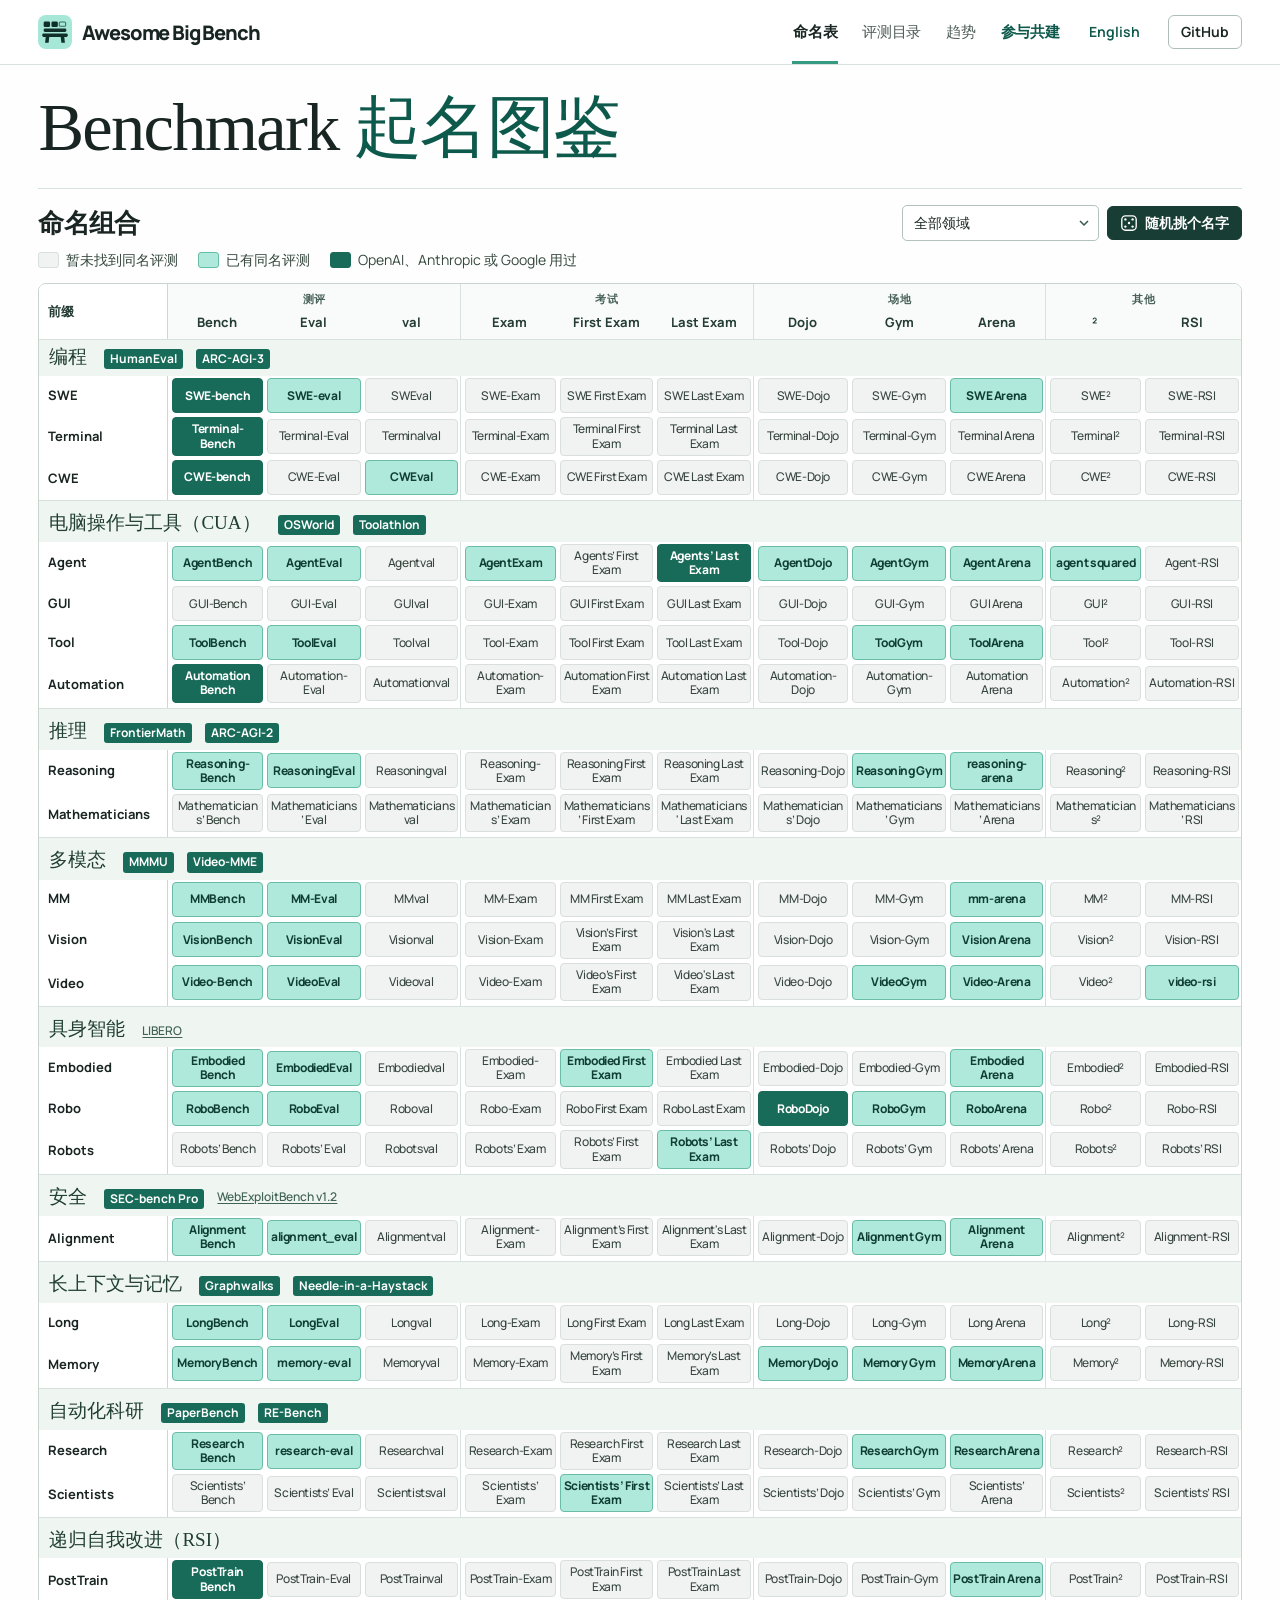
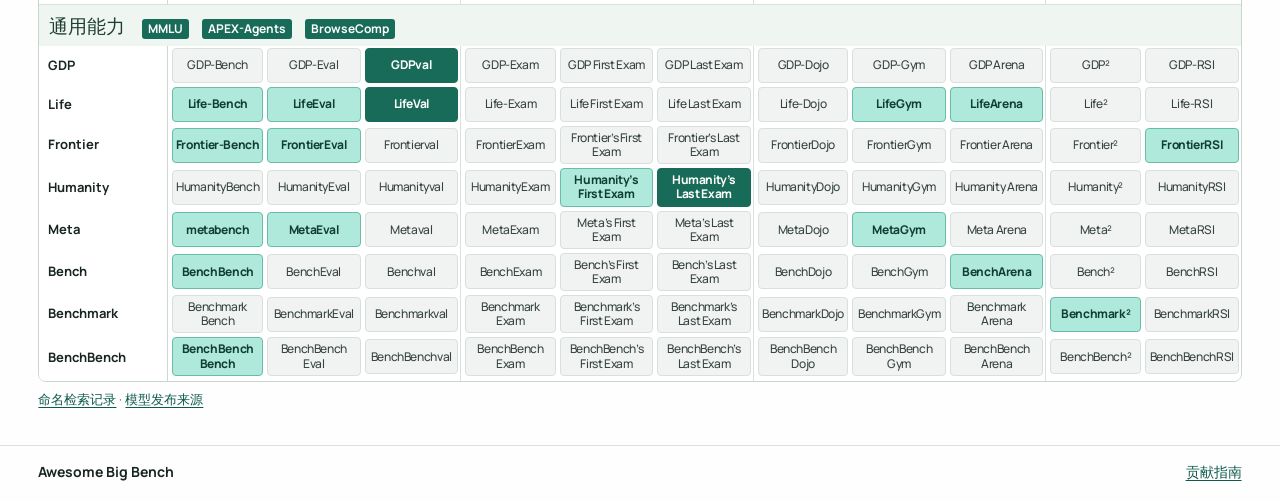
==== docs/zh/index.html @ d3dac893 "Open benchmark details and contribution prompts before the full archive loads" ====
<!doctype html>
<html lang="zh-Hans"><head>
<meta charset="utf-8"><meta name="viewport" content="width=device-width,initial-scale=1"><meta name="color-scheme" content="light">
<meta name="description" content="查 AI 评测有没有撞名、不同评测测什么，以及 arXiv 论文标题里 “bench” 的变化。">
<title>Awesome Big Bench · 评测起名图鉴</title>
<link rel="alternate" hreflang="en" href="https://yiming-shi.com/awesome-big-bench/"><link rel="alternate" hreflang="zh-Hans" href="https://yiming-shi.com/awesome-big-bench/zh/"><link rel="canonical" href="https://yiming-shi.com/awesome-big-bench/zh/"><link rel="icon" href="data:image/svg+xml,%3Csvg%20xmlns%3D%22http%3A%2F%2Fwww.w3.org%2F2000%2Fsvg%22%20viewBox%3D%220%200%2048%2048%22%20role%3D%22img%22%20aria-label%3D%22Awesome%20Big%20Bench%22%3E%0A%20%20%3Crect%20width%3D%2248%22%20height%3D%2248%22%20rx%3D%2211%22%20fill%3D%22%23a7e7d7%22%2F%3E%0A%20%20%3Cg%20fill%3D%22%23112f2a%22%3E%0A%20%20%20%20%3Crect%20x%3D%228%22%20y%3D%229%22%20width%3D%229%22%20height%3D%228%22%20rx%3D%222%22%2F%3E%3Crect%20x%3D%2219%22%20y%3D%229%22%20width%3D%229%22%20height%3D%228%22%20rx%3D%222%22%2F%3E%0A%20%20%20%20%3Crect%20x%3D%228%22%20y%3D%2219%22%20width%3D%2232%22%20height%3D%225%22%20rx%3D%222%22%2F%3E%3Crect%20x%3D%226%22%20y%3D%2226%22%20width%3D%2236%22%20height%3D%225%22%20rx%3D%222%22%2F%3E%0A%20%20%20%20%3Cpath%20d%3D%22M11%2030h5l-1%209h-5zm21%200h5l1%209h-5z%22%2F%3E%0A%20%20%3C%2Fg%3E%0A%20%20%3Crect%20x%3D%2230%22%20y%3D%2210%22%20width%3D%229%22%20height%3D%226%22%20rx%3D%221.5%22%20fill%3D%22none%22%20stroke%3D%22%23346c5d%22%20stroke-width%3D%221.5%22%2F%3E%0A%3C%2Fsvg%3E" type="image/svg+xml"><style>@font-face{font-family:Manrope;src:url([data-uri]) format("woff2");font-weight:400 800;font-style:normal;font-display:swap}
:root{--paper:#fdfefd;--ink:#192522;--muted:#53645f;--rule:#d7e1dd;--mint:#afe9db;--mint-line:#69bca6;--deep:#0d594b;--wash:#eaf7f2;--gray:#f1f3f2;--serif:Georgia,"Times New Roman",serif;--sans:Manrope,Arial,sans-serif}
*{box-sizing:border-box}[hidden]{display:none!important}html{scroll-padding-top:14px}body{margin:0;font:16px/1.45 var(--sans);color:var(--ink);background:var(--paper)}
.shell{max-width:1536px;width:calc(100% - clamp(32px,6vw,110px));margin:auto}main:focus{outline:none}.sr-only{position:absolute;width:1px;height:1px;margin:-1px;clip-path:inset(50%);overflow:hidden;white-space:nowrap}
a{color:var(--deep);text-underline-offset:3px}button,select,input{font:inherit;color:inherit}button,select,summary{cursor:pointer}a,button,select,input{touch-action:manipulation}:focus-visible{outline:3px solid #176e65;outline-offset:2px}.skip{position:fixed;top:-60px;z-index:12;background:white;padding:8px}.skip:focus{top:0}
header{border-bottom:1px solid var(--rule);background:white}.top{display:flex;align-items:center;gap:28px;min-height:64px}.brand{display:flex;align-items:center;gap:10px;text-decoration:none;color:var(--ink);font-size:20px;font-weight:800;letter-spacing:-.058em}.brand-mark,.brand-mark svg{display:block;width:34px;height:34px}.top nav{display:flex;align-self:stretch;gap:23px;margin-left:auto}.top nav a{display:flex;align-items:center;text-decoration:none;color:#4e5c58;padding:2px 1px 0;border-bottom:3px solid transparent;font-size:15px;letter-spacing:-.018em}.top nav [aria-current=page]{color:var(--ink);font-weight:750;border-bottom-color:#349a82}
.repo-link,.action,.subtle{display:inline-flex;align-items:center;justify-content:center;gap:7px;font-size:14px;font-weight:660;line-height:1.35;text-decoration:none;white-space:nowrap;border:1px solid #aebfb7;border-radius:6px;background:white;padding:7px 12px}.repo-link{color:var(--ink)}.repo-link:hover,.subtle:hover{background:var(--gray)}.action{background:#173d34;border-color:#173d34;color:#fff}.action:hover{background:#215746}
h1,h2,h3,p{margin:0}h1{font:400 clamp(45px,5.35vw,80px)/1.02 var(--serif);letter-spacing:-.058em}h1 em{font-weight:400;color:var(--deep)}h2{font:650 clamp(22px,2vw,30px)/1.2 var(--sans);letter-spacing:-.055em}
.page{padding-bottom:36px}.map-intro,.page-head{display:flex;align-items:center;justify-content:space-between;gap:20px;padding:28px 0 25px}.map-intro{border-bottom:1px solid var(--rule)}
.map-tools,.map-actions,.chart-heading,.series-controls,.links,.milestone-row,footer .shell{display:flex;align-items:center;gap:12px}.map-tools,.chart-heading,.milestone-row,footer .shell{justify-content:space-between}.map-tools{padding:16px 0 5px}.map-actions{gap:8px}.map-legend{display:flex;align-items:center;flex-wrap:wrap;gap:7px 20px;margin:4px 0 13px;color:#36483f;font-size:14px}.map-legend span{display:inline-flex;align-items:center;gap:7px}.key{width:21px;height:16px;border:1px solid;border-radius:3px;display:inline-grid;place-content:center;font-size:12px;line-height:1;font-style:normal;font-weight:800}
.key.yes,.map-cell.yes{background:var(--mint);border-color:var(--mint-line);color:#103e34}.key.no,.map-cell.no{background:var(--gray);border-color:#d9dfdc;color:#37453f}
select{appearance:none;padding:7px 29px 7px 11px;border:1px solid #b3c2bb;border-radius:5px;background:#fff url("data:image/svg+xml,%3Csvg xmlns='http://www.w3.org/2000/svg' width='12' height='8'%3E%3Cpath d='m2 2 4 4 4-4' fill='none' stroke='%23355849' stroke-width='1.5'/%3E%3C/svg%3E") no-repeat right 8px center;font-size:14px;max-width:100%}
.map-scroll{overflow:auto;position:relative;max-width:100%;border:1px solid #c9d5cf;border-radius:8px;scrollbar-width:thin;scrollbar-color:#9fbbb0 #f3f5f3}
#name-map{width:100%;min-width:1110px;table-layout:fixed;border-collapse:separate;border-spacing:0;background:#fff}
#name-map .field-col{width:clamp(83px,7.8vw,127px)}#name-map .prefix-col{width:clamp(98px,8.2vw,139px)}
#name-map th,#name-map td{padding:2px 2px;text-align:center}#name-map thead th{background:#f8fbf9;color:#253c34;font-weight:720}#name-map thead .family-head{padding:7px 4px 3px;letter-spacing:.045em;font-size:11px;text-transform:uppercase;color:#486158;border-left:1px solid var(--rule)}#name-map thead tr:last-child th{font-size:13px;padding:3px 3px 7px}#name-map thead .field-label,#name-map thead .prefix-label{font-size:13px;padding-left:9px}
#name-map .family-start{border-left:1px solid var(--rule);padding-left:4px}#name-map td.family-start{padding-left:4px}
#name-map .field-label,#name-map .prefix-label{text-align:left;background:#fff;position:sticky;z-index:2}#name-map .field-label{left:0}#name-map .prefix-label{left:clamp(83px,7.8vw,127px);box-shadow:1px 0 #cdd8d2}
#name-map tbody .field-label{font:400 clamp(16px,1.35vw,21px)/1.15 var(--serif);letter-spacing:-.035em;padding:8px;vertical-align:top;color:#244b40}#name-map tbody .prefix-label{font-size:13px;line-height:1.2;padding-left:9px;font-weight:700;overflow-wrap:anywhere}
#name-map tbody:nth-of-type(even) .field-label{background:#f0f7f3}#name-map tbody + tbody tr:first-child>*{border-top:1px solid var(--rule);padding-top:5px}#name-map tbody tr:last-child td{padding-bottom:5px}#name-map tbody tr:hover .prefix-label{color:var(--deep);background:#e6f3ec}.mobile-field{display:none}
.map-cell{width:100%;height:100%;min-height:35px;display:flex;align-items:center;justify-content:center;gap:3px;padding:4px 2px;border:1px solid;border-radius:4px;font:500 clamp(12px,.93vw,14px)/1.18 var(--sans);letter-spacing:-.032em;overflow-wrap:anywhere;text-align:center}
.map-cell.yes{font-weight:740}.map-cell.no:hover,.map-cell.yes:hover,.map-cell:focus-visible{border-color:#175b4a;box-shadow:inset 0 0 0 1px #175b4a}.map-cell:focus-visible{outline-offset:0}.map-cell span{min-width:0}.fine{margin:8px 0 0;font-size:13px}
.fine,.how,.method-note{color:var(--muted)}.links{gap:6px 15px;flex-wrap:wrap;font-size:14px}
.page-head{padding:28px 0 22px}.page-head h1{font-size:clamp(40px,4.5vw,66px)}.search{display:flex;align-items:center;border:1px solid #b8c7bf;border-radius:6px;padding:8px 10px;gap:7px}.search input{width:185px;min-width:0;border:0;background:transparent;font-size:15px}
.directory-layout{display:grid;grid-template-columns:175px minmax(0,1fr);gap:18px}.filters{padding-right:10px;border-right:1px solid var(--rule)}
.filter{width:100%;display:flex;justify-content:space-between;align-items:center;gap:5px;text-align:left;border:0;background:none;padding:7px 8px;font-size:14px;border-radius:4px}.filter span{font-variant-numeric:tabular-nums;font-size:12px;color:var(--muted)}.filter[aria-pressed=true]{font-weight:750;background:var(--wash);color:var(--deep)}.filter:hover{background:#f0f5f1}.mobile-domain{display:none}
.bench-table{width:100%;table-layout:fixed;border-collapse:collapse}.bench-table th{text-align:left;background:#eaf4ee;font-size:14px;padding:8px 9px}.bench-table th:first-child{width:24%}.bench-table th:last-child{width:27%}.bench-table .group{font:400 19px/1.1 var(--serif);padding:12px 8px 4px;color:#376152}
.data-row td{vertical-align:top;padding:11px 9px;border-bottom:1px solid var(--rule);font-size:15px;line-height:1.4;overflow-wrap:anywhere}.record-trigger{color:var(--deep);font-weight:750;padding:0;text-align:left;border:0;background:none}.record-trigger:hover{text-decoration:underline}
.comparison{display:grid;grid-template-columns:1fr 1fr 1fr;background:#f0f6f1;border-radius:7px;overflow:hidden}.comparison>div{display:grid;gap:2px;padding:12px 18px;border-right:1px solid #c8dbd1}.comparison span,.comparison small{font-size:13px;color:#3b5146}.comparison b{font:650 clamp(25px,3.2vw,43px)/1.15 var(--sans);letter-spacing:-.06em}.comparison .factor{background:var(--mint);border:0}.chart-heading{margin:20px 0 10px}.chart-heading label,.series-controls label,.range{display:flex;gap:6px;align-items:center;font-size:14px;color:var(--muted)}
.plotbox{border:1px solid var(--rule);border-radius:8px;padding:14px 18px}.series-controls{flex-wrap:wrap;gap:12px 20px}.line-key{display:inline-block;border-top:3px solid #147c6b;width:17px}.line-key.second{border-color:#7662a4;border-top-style:dashed}
#plot{margin-top:8px}#plot svg{display:block;width:100%;height:auto;max-height:315px}.axis{font:13px var(--sans);fill:var(--muted)}.readout{display:flex;align-items:baseline;gap:14px 26px;flex-wrap:wrap;border-block:1px solid var(--rule);padding:8px 0;margin-bottom:10px}.reading,.month-id{display:grid;gap:2px}.reading span{display:flex;align-items:center;gap:6px;font-size:13px}.readout small{font-size:12px;color:var(--muted)}.readout b{font:750 20px var(--sans)}.range input{min-width:0;flex:1;accent-color:var(--deep)}.method-note{font-size:14px;margin:10px 0}.method-note p{max-width:720px;margin:4px 0}
.milestone-row{border-bottom:1px solid var(--rule);padding:7px 0}.milestone-row>div{display:flex;align-items:baseline;gap:13px}.date,.milestone-row small{font-size:13px;color:var(--muted)}footer{border-top:1px solid var(--rule);padding:16px 0 20px;color:var(--muted);font-size:14px}footer strong{color:var(--ink)}
@media(max-width:800px){.shell{width:calc(100% - 30px)}.top{gap:17px}.top nav{gap:11px}.directory-layout{display:block}.filters{border:0;padding:0 0 10px}#domains{display:none}.mobile-domain{display:flex;align-items:center;gap:7px;font-size:14px}.map-intro,.page-head{padding:20px 0}.map-scroll{border-radius:5px}.map-cell{font-size:13px}}
@media(max-width:650px){.top{flex-wrap:wrap;min-height:0;padding-top:8px;gap:4px 12px;justify-content:space-between}.brand{font-size:18px}.brand-mark,.brand-mark svg{width:29px;height:29px}.top nav{flex:0 0 100%;order:3;margin:0;gap:20px}.top nav a{padding:7px 0 5px;font-size:14px}.repo-link{font-size:13px;padding:4px 9px}.map-intro,.page-head{display:block;padding:18px 0 12px}.map-intro h1{font-size:clamp(38px,8.7vw,54px)}.map-tools{align-items:flex-start;flex-wrap:wrap;gap:8px;padding:12px 0 4px}.map-tools h2{align-self:center;font-size:22px}.map-actions{flex-wrap:wrap;gap:5px}.map-actions select,.map-actions button{font-size:13px;padding-top:6px;padding-bottom:6px}.map-actions select{max-width:135px}.map-legend{gap:4px 12px;font-size:12px;margin:5px 0 10px}
#name-map{min-width:1000px}#name-map .field-label,#name-map .field-col{display:none}#name-map .prefix-label{left:0;padding-left:5px}#name-map .prefix-col{width:100px}.mobile-field{display:block;color:#4d756a;font:italic 12px/1.1 var(--serif);margin:5px 0}#name-map .map-cell{min-height:37px}
.page-head h1{font-size:40px}.page-head .search{margin-top:10px}.search input{width:auto;flex:1}.bench-table,.bench-table tbody,.bench-table tr,.bench-table td{display:block;width:100%}.bench-table thead{position:absolute;clip-path:inset(50%);width:1px;height:1px;overflow:hidden}.bench-table .group{background:var(--wash);padding:7px 4px}.data-row{padding:7px 0;border-bottom:1px solid var(--rule)}.data-row td{border:0;padding:2px 0}.data-row td[data-label]{display:grid;grid-template-columns:65px 1fr;gap:5px}.data-row td[data-label]:before{content:attr(data-label);font-size:13px;color:var(--muted)}.comparison>div{padding:8px}.comparison span,.comparison small{font-size:11px}.chart-heading{flex-wrap:wrap;gap:6px}.chart-heading h2{font-size:23px}.plotbox{padding:9px}.series-controls{gap:6px}.series-controls select{max-width:138px}.readout{gap:8px 14px}.milestone-row>div{display:grid;gap:0}footer .shell{flex-wrap:wrap}}

#name-map .prefix-label{left:0}#name-map th.field-band{position:static;background:#eff6f2;text-align:left;padding:0;border-top:1px solid var(--rule)}
.field-landmarks{display:flex;align-items:baseline;flex-wrap:wrap;gap:7px 17px;padding:7px 10px}.field-landmarks strong{font:normal 19px/1.1 var(--serif);color:#203e34}.field-landmarks span{display:flex;gap:5px 13px;flex-wrap:wrap}.field-landmarks a{font:550 12px/1.35 var(--sans);color:#436256;text-underline-offset:2px}
@media(max-width:650px){.field-landmarks{padding:6px;gap:5px 9px}.field-landmarks strong{font-size:16px}}
@media(min-width:651px){#name-map .prefix-col{width:clamp(108px,10vw,148px)}}
.field-landmarks{position:sticky;left:0;width:max-content;max-width:min(100%,calc(100vw - 42px))}
/* Only one emphasis level above a taken name: a documented flagship result. */
:root{--reported:#176b58}
.key.reported,.map-cell.reported,.badge.reported:before,.field-landmarks a.reported{background:var(--reported);border-color:var(--reported);color:#fff}
.map-cell.reported:hover{background:#105643}.map-cell.reported:focus-visible{outline:3px solid #172c26;outline-offset:1px}
.field-landmarks a.reported{padding:2px 6px;border-radius:3px;text-decoration:none;font-weight:700}.field-landmarks a.reported:hover{text-decoration:underline}
.report-sources{margin:12px 0 0;border-block:1px solid var(--rule);font-size:14px}.report-sources summary{padding:8px 0;font-weight:700;color:var(--deep)}.reported-versions{margin:2px 0 10px}.reported-versions strong,.reported-versions a{display:block}.reported-versions a{width:fit-content}
@media(forced-colors:active){.key.no,.map-cell.no{border-style:dashed}.key.reported,.map-cell.reported,.field-landmarks a.reported{border:3px double ButtonText}}
.directory-key{display:flex;align-items:center;gap:7px;margin:0 0 10px;font-size:14px;color:var(--muted)}.record-trigger.reported-record{color:white;background:var(--reported);padding:2px 6px;border-radius:3px}
.report-lab{margin-left:10px}.report-lab summary{font-weight:600;border-top:1px solid var(--rule)}.reported-versions small{display:block;color:var(--muted);font-size:13px}

/* A catalog record and a spelling receipt serve different decisions. */
#cell-dialog{width:min(610px,calc(100% - 32px));max-height:min(88dvh,850px);padding:0;overflow:auto;overscroll-behavior:contain;color:var(--ink);background:var(--paper);border:1px solid #b4c8bf;border-radius:12px;box-shadow:0 28px 100px #102e2538}
#cell-dialog::backdrop{background:#17332a57;backdrop-filter:blur(2px)}
#cell-dialog .close{position:absolute;z-index:1;right:16px;top:16px;display:grid;place-items:center;width:34px;height:34px;padding:0 0 2px;border:1px solid #ccdad4;border-radius:50%;font:400 23px/1 var(--sans);color:#31574a;background:white}
#cell-dialog .close:hover{background:var(--wash)}.detail-sheet{padding:24px 28px 0;border-top:4px solid var(--mint-line);overflow-wrap:anywhere}.name-sheet:has(.badge.no){border-color:#c3cfc9}
.card-head{padding-right:0}.card-meta{display:flex;align-items:center;gap:9px;flex-wrap:wrap;padding-right:38px;color:#48675a;font:650 13px/1.4 var(--sans)}.card-meta>span+span{border-left:1px solid #b2c3ba;padding-left:9px}
.card-meta .badge{display:inline-flex;align-items:center;gap:6px}.badge:before{content:'';width:12px;height:12px;border:1px solid #bec9c3;background:var(--gray);border-radius:3px}.badge.yes:before{background:var(--mint);border-color:var(--mint-line)}.badge.reported:before{background:var(--reported);border-color:var(--reported)}
.card-head h2{margin:9px 0 7px;font:400 clamp(30px,4vw,43px)/1.06 var(--serif);letter-spacing:-.046em}.card-lead{font-size:16px;line-height:1.49;color:#283b32}
.task-pair{margin:17px 0 14px;display:grid;grid-template-columns:1fr 1fr;border-top:1px solid var(--rule);border-bottom:1px solid var(--rule);padding:11px 0}
.task-pair>div{min-width:0;padding-right:14px}.task-pair>div+div{padding-left:16px;border-left:1px solid var(--rule);padding-right:0}.task-pair dt,.score-note h3{font:730 14px/1.35 var(--sans);letter-spacing:0;color:var(--deep)}.task-pair dd{margin:3px 0 0;font-size:15px;line-height:1.38}
.score-note{padding:12px 15px 13px;background:#eaf7f1;border-left:3px solid #6cba9f;border-radius:0 5px 5px 0}.score-note .score-rule{margin:4px 0 0;font-size:16px;font-weight:650;line-height:1.4}.score-note .interpretation{margin:6px 0 0;color:#345347;font-size:15px;line-height:1.43}
.compare-line{margin:13px 0;font-size:14px;line-height:1.45;color:#40544b}.compare-line a{font-weight:730}.compare-label{margin-right:9px;font-weight:700;color:var(--ink)}
.detail-sheet .report-sources,.card-sources{margin:0;border:0;border-top:1px solid var(--rule);font-size:14px}.detail-sheet .report-sources{margin-top:15px}.detail-sheet .report-sources summary,.card-sources summary{padding:9px 0;cursor:pointer;color:#355648;font-weight:630}.card-sources{margin-top:12px}.report-sources+.card-sources{margin-top:0}.source-facts{font-size:14px;color:var(--muted);margin:2px 0 8px}.source-list{display:flex;gap:4px 13px;flex-wrap:wrap;margin:3px 0 12px}
.card-footer{display:flex;gap:10px 18px;align-items:center;justify-content:space-between;margin:7px -28px 0;padding:13px 28px 16px;border-top:1px solid var(--rule);background:#f8fbf9}.card-footer>a:not(.action){font-size:14px}.card-footer .action{padding:8px 15px}
.checked-date{margin:12px 0;color:var(--muted);font-size:14px}.related-use{display:inline-block;margin:0 0 10px;font-size:14px}.name-sheet .card-footer{margin-top:12px}
@media(max-width:650px){#cell-dialog{width:calc(100% - 20px);max-height:90dvh}.detail-sheet{padding:17px 17px 0}.card-meta{font-size:13px}.card-head h2{font-size:32px}.card-lead{font-size:15px}.card-footer{margin-inline:-17px;padding:12px 17px}.task-pair{margin:12px 0}.task-pair dd{font-size:14px}.card-footer>a{white-space:normal}.score-note{padding:10px 12px}.detail-sheet .report-sources{margin-top:11px}}

/* The directory is a reading index, not a sheet of scoring instructions.
   All names use the same text gutter, including records without a mark. */
.directory-tools{display:flex;align-items:center;gap:8px}.directory-tools select{min-height:38px}
.directory-layout{gap:22px}.directory-head{padding-block:30px 22px}
.directory-key{margin:0 0 12px;padding-left:6px;gap:9px;color:#52645c}
.directory-key i{width:4px;height:14px;border-radius:2px;background:var(--reported)}
.directory-table{width:100%;border-collapse:collapse;table-layout:fixed;font-variant-numeric:tabular-nums}
.directory-table th,.directory-table td{text-align:left}
.directory-table thead th{padding:8px 10px;border-bottom:1px solid #b8cbc1;color:#4b6257;font:650 13px/1.3 var(--sans)}
.directory-table thead th:first-child{width:41%;padding-left:44px}.directory-table thead th:nth-child(2){width:26%}.directory-table thead th:nth-child(3){width:17%}.directory-table thead th:last-child{width:16%;text-align:right}
.directory-table .directory-section{border-bottom:1px solid var(--rule);padding:11px 8px 6px;color:#244638;background:#f4f8f5;font:400 20px/1.1 var(--serif);letter-spacing:-.04em}
.directory-row td{padding:8px 10px;border-bottom:1px solid #e0e6e2;line-height:1.3;vertical-align:middle;font-size:14px;overflow-wrap:anywhere}
.directory-row td:first-child{padding:0 4px 0 0}.directory-row td:last-child{text-align:right}
.directory-row:hover{background:#f5faf7}.directory-name{position:relative;width:100%;min-height:42px;border:0;background:transparent;display:grid;grid-template-columns:28px minmax(0,1fr);gap:8px;align-items:center;text-align:left;padding:5px 0 5px 8px;line-height:1.25;font-size:15px;font-weight:620}
.directory-name.is-reported{color:#145e4b;font-weight:780}.directory-name.is-reported:before{content:'';position:absolute;left:0;top:50%;transform:translateY(-50%);height:14px;width:3px;background:#287d63;border-radius:2px}
.directory-name:hover .directory-label{text-decoration:underline;text-underline-offset:3px}.directory-label{min-width:0;overflow-wrap:anywhere}
.mark-slot{display:grid;place-items:center;width:28px;height:26px}.mark-slot img{display:block;max-width:25px;max-height:24px;width:auto;height:auto;object-fit:contain}
.directory-modality,.directory-task{color:#485a51}.directory-day{white-space:nowrap}.entry-date{color:#475c50;text-decoration:none;font-variant-numeric:tabular-nums}.entry-date:hover,.entry-date:focus-visible{text-decoration:underline}
#name-map{min-width:1170px}
#cell-dialog{border-radius:10px;border:1px solid #b9c9c0;max-height:min(89dvh,820px)}.detail-sheet{border-top:0;padding:26px 30px 0}
.detail-sheet .card-head{padding-bottom:15px}.card-head h2{margin:9px 35px 6px 0;font-size:clamp(30px,4vw,42px)}.card-meta{padding-right:34px;font-size:13px;color:#52675a}
.card-date{margin-left:auto}.card-date .entry-date{font-weight:500}.card-lead{font-size:16px;line-height:1.45;margin-top:5px}
.card-signature{float:left;width:64px;height:42px;margin:0 12px 6px 0;display:flex;align-items:center;justify-content:flex-start}.card-signature img{display:block;max-width:64px;max-height:37px;width:auto;height:auto;object-fit:contain}.card-signature~h2{clear:both}
.score-note{padding:12px 0 12px 14px;background:transparent;border:0;border-left:3px solid #87c9ab;border-radius:0}.score-note h3{font-size:13px;color:#587161}.score-note .score-rule{margin-top:4px;font-weight:650}.score-note .interpretation{margin-top:5px;color:#475b4e}
.detail-sheet .compare-line{margin:12px 0 15px}.detail-sheet .report-sources{margin-top:13px}.detail-sheet .card-sources{margin-bottom:0}
.card-sources>.task-pair{margin:0 0 8px;padding:8px 0;background:none;border-top:0}.card-sources .source-facts{line-height:1.45}
.card-footer{margin:0 -30px;padding:12px 30px;background:#f7faf8}.name-sheet .checked-date{margin:0 0 8px}.name-sheet .card-head{padding-bottom:10px}
@media(max-width:800px){.directory-table thead th:first-child{width:39%}.directory-table thead th:nth-child(2){width:27%}.directory-table thead th:nth-child(3){width:16%}.directory-table thead th:last-child{width:18%}}
@media(max-width:650px){.directory-tools{margin-top:9px;display:grid;grid-template-columns:minmax(0,1fr) auto;gap:6px}.directory-head .search{margin:0}.directory-head{padding:18px 0 12px}.directory-tools select{max-width:154px}
.directory-table thead th:nth-child(2),.directory-table td.directory-task{display:none}.directory-table thead th:first-child{width:50%;padding-left:28px}.directory-table thead th:nth-child(3){width:22%}.directory-table thead th:last-child{width:28%}.directory-row td{padding:7px 3px;font-size:12px}.directory-table thead th{padding:6px 3px;font-size:13px}
.directory-name{grid-template-columns:18px minmax(0,1fr);padding-left:5px;gap:5px;font-size:14px;min-height:42px}.mark-slot{width:18px}.mark-slot img{max-width:17px;max-height:17px}.directory-key{font-size:12px;padding-left:0}.directory-table .directory-section{font-size:18px;padding:9px 5px 5px}
.detail-sheet{padding:18px 18px 0}.card-head h2{font-size:30px}.card-lead{font-size:15px}.card-meta{font-size:12px;gap:6px}.card-date{margin-left:0}.card-footer{margin-inline:-18px;padding:11px 18px}.score-note{padding:6px 0 6px 11px}.score-note .score-rule{font-size:15px}.score-note .interpretation{font-size:14px}.card-signature{max-width:50px;height:30px}.card-signature img{max-width:50px;max-height:26px}}
.directory-key{position:relative;display:block;padding-left:44px;line-height:18px}.directory-key i{position:absolute;left:0;top:2px;width:3px}
@media(max-width:650px){.directory-key{padding-left:28px}}

.copy-pr{background:transparent;color:var(--deep);border:1px solid #b1c7bd;border-radius:6px;padding:7px 12px;font:650 14px/1.35 var(--sans)}
.copy-pr:hover{background:var(--wash)}#contribute-entry{font-weight:680;color:var(--deep)}
#contribute-dialog{width:min(480px,calc(100% - 28px));max-height:88dvh;border:1px solid #b9c9c0;border-radius:10px;padding:26px 26px 16px;box-shadow:0 24px 80px #102e2538;color:var(--ink);background:var(--paper)}
#contribute-dialog::backdrop{background:#17332a57;backdrop-filter:blur(2px)}
#contribute-dialog .close{float:right;width:30px;height:30px;border:1px solid var(--rule);border-radius:50%;background:white;font-size:21px;line-height:1}
#contribute-title{padding-right:34px;font:400 32px/1.1 var(--serif);letter-spacing:-.04em}
#contribute-dialog>p{margin:10px 0 14px;color:var(--muted);font-size:15px}
#prompt-preview-details{margin-top:15px;border-top:1px solid var(--rule);font-size:14px}
#prompt-preview-details summary{padding:9px 0;color:var(--deep)}
#agent-prompt{box-sizing:border-box;display:block;width:100%;height:13em;max-height:38dvh;padding:10px;resize:vertical;border:1px solid var(--rule);background:#f7faf8;color:var(--ink);font:14px/1.45 var(--sans)}
#contribute-dialog #contribute-status{font-size:14px;margin:6px 0}#contribute-status:empty{display:none}
.empty-actions{margin-top:10px}

/* The other edition is a normal link: shareable, keyboard-accessible, no language gate. */
.language-switch{color:var(--deep);font:650 14px/1.4 var(--sans);text-decoration:none;white-space:nowrap}
.language-switch:hover,.language-switch:focus-visible{text-decoration:underline}
.top>.language-switch{padding:6px 0}
.dialog-language{position:absolute;z-index:1;top:22px;right:60px}
.card-meta{padding-right:95px}
#contribute-dialog>.language-switch{float:right;margin:5px 11px 0 0}
#contribute-dialog h2{padding-right:97px}
html:lang(zh){--sans:Manrope,"PingFang SC","Microsoft YaHei","Noto Sans CJK SC",sans-serif;--serif:Georgia,"Songti SC","Noto Serif CJK SC","SimSun",serif}
html:lang(zh) h1,html:lang(zh) h2,html:lang(zh) h3,html:lang(zh) .directory-section{letter-spacing:-.025em}
html:lang(zh) h1 em{font-style:normal}
html:lang(zh) .card-lead,html:lang(zh) .interpretation,html:lang(zh) .source-facts{line-height:1.65}
@media(max-width:650px){.top>.language-switch{margin-left:auto}.dialog-language{top:18px;right:58px}.card-meta{padding-right:85px}}

.original-title{display:block;width:fit-content;margin:4px 0 10px;line-height:1.45}
a.map-cell{text-decoration:none}

.bench-ballot{margin:14px 0 0;padding:13px 0;border-top:1px solid var(--rule)}
.bench-ballot h3{margin:0;color:var(--ink);font:700 16px/1.35 var(--sans)}
.bench-ballot .ballot-rule,.bench-ballot .ballot-status{margin:4px 0 0;font:14px/1.4 var(--sans);color:var(--muted)}
.ballot-options{display:flex;align-items:center;gap:8px;flex-wrap:wrap;margin:9px 0 7px}
.ballot-options button{padding:7px 16px;border:1px solid #afc3b8;border-radius:6px;background:white;color:var(--ink);font:650 15px/1.2 var(--sans);min-height:38px}
.ballot-options button[aria-pressed=true]{background:var(--deep);border-color:var(--deep);color:white}
.ballot-options button:disabled{cursor:not-allowed;opacity:.58}
.ballot-options .ballot-remove,.ballot-retry{padding:2px;border:0;background:transparent;color:var(--deep);text-decoration:underline;text-underline-offset:3px;font:500 14px/1.35 var(--sans)}
</style><!-- Bundled font notice:
Copyright 2019 The Manrope Project Authors (https://github.com/sharanda/manrope)

This Font Software is licensed under the SIL Open Font License, Version 1.1.
This license is copied below, and is also available with a FAQ at:
http://scripts.sil.org/OFL


—————————————————————————————-
SIL OPEN FONT LICENSE Version 1.1 - 26 February 2007
—————————————————————————————-

PREAMBLE
The goals of the Open Font License (OFL) are to stimulate worldwide
development of collaborative font projects, to support the font creation
efforts of academic and linguistic communities, and to provide a free and
open framework in which fonts may be shared and improved in partnership
with others.

The OFL allows the licensed fonts to be used, studied, modified and
redistributed freely as long as they are not sold by themselves. The
fonts, including any derivative works, can be bundled, embedded,
redistributed and/or sold with any software provided that any reserved
names are not used by derivative works. The fonts and derivatives,
however, cannot be released under any other type of license. The
requirement for fonts to remain under this license does not apply
to any document created using the fonts or their derivatives.

DEFINITIONS
"Font Software" refers to the set of files released by the Copyright
Holder(s) under this license and clearly marked as such. This may
include source files, build scripts and documentation.

"Reserved Font Name" refers to any names specified as such after the
copyright statement(s).

"Original Version" refers to the collection of Font Software components as
distributed by the Copyright Holder(s).

"Modified Version" refers to any derivative made by adding to, deleting,
or substituting — in part or in whole — any of the components of the
Original Version, by changing formats or by porting the Font Software to a
new environment.

"Author" refers to any designer, engineer, programmer, technical
writer or other person who contributed to the Font Software.

PERMISSION & CONDITIONS
Permission is hereby granted, free of charge, to any person obtaining
a copy of the Font Software, to use, study, copy, merge, embed, modify,
redistribute, and sell modified and unmodified copies of the Font
Software, subject to the following conditions:

1) Neither the Font Software nor any of its individual components,
in Original or Modified Versions, may be sold by itself.

2) Original or Modified Versions of the Font Software may be bundled,
redistributed and/or sold with any software, provided that each copy
contains the above copyright notice and this license. These can be
included either as stand-alone text files, human-readable headers or
in the appropriate machine-readable metadata fields within text or
binary files as long as those fields can be easily viewed by the user.

3) No Modified Version of the Font Software may use the Reserved Font
Name(s) unless explicit written permission is granted by the corresponding
Copyright Holder. This restriction only applies to the primary font name as
presented to the users.

4) The name(s) of the Copyright Holder(s) or the Author(s) of the Font
Software shall not be used to promote, endorse or advertise any
Modified Version, except to acknowledge the contribution(s) of the
Copyright Holder(s) and the Author(s) or with their explicit written
permission.

5) The Font Software, modified or unmodified, in part or in whole,
must be distributed entirely under this license, and must not be
distributed under any other license. The requirement for fonts to
remain under this license does not apply to any document created
using the Font Software.

TERMINATION
This license becomes null and void if any of the above conditions are
not met.

DISCLAIMER
THE FONT SOFTWARE IS PROVIDED "AS IS", WITHOUT WARRANTY OF ANY KIND,
EXPRESS OR IMPLIED, INCLUDING BUT NOT LIMITED TO ANY WARRANTIES OF
MERCHANTABILITY, FITNESS FOR A PARTICULAR PURPOSE AND NONINFRINGEMENT
OF COPYRIGHT, PATENT, TRADEMARK, OR OTHER RIGHT. IN NO EVENT SHALL THE
COPYRIGHT HOLDER BE LIABLE FOR ANY CLAIM, DAMAGES OR OTHER LIABILITY,
INCLUDING ANY GENERAL, SPECIAL, INDIRECT, INCIDENTAL, OR CONSEQUENTIAL
DAMAGES, WHETHER IN AN ACTION OF CONTRACT, TORT OR OTHERWISE, ARISING
FROM, OUT OF THE USE OR INABILITY TO USE THE FONT SOFTWARE OR FROM
OTHER DEALINGS IN THE FONT SOFTWARE.

-->
</head>
<body><a class="skip" href="#main-content">跳到正文</a>
<header><div class="shell top"><a href="#names" class="brand" aria-label="Awesome Big Bench 首页"><span class="brand-mark" aria-hidden="true"><svg xmlns="http://www.w3.org/2000/svg" viewBox="0 0 48 48" role="img" aria-label="Awesome Big Bench">
  <rect width="48" height="48" rx="11" fill="#a7e7d7"/>
  <g fill="#112f2a">
    <rect x="8" y="9" width="9" height="8" rx="2"/><rect x="19" y="9" width="9" height="8" rx="2"/>
    <rect x="8" y="19" width="32" height="5" rx="2"/><rect x="6" y="26" width="36" height="5" rx="2"/>
    <path d="M11 30h5l-1 9h-5zm21 0h5l1 9h-5z"/>
  </g>
  <rect x="30" y="10" width="9" height="6" rx="1.5" fill="none" stroke="#346c5d" stroke-width="1.5"/>
</svg></span>Awesome Big Bench</a>
<nav aria-label="主导航"><a data-page="names" href="#names">命名表</a><a data-page="directory" href="#directory">评测目录</a><a data-page="trends" href="#trends">趋势</a><a href="#contribute" id="contribute-entry" aria-haspopup="dialog">参与共建</a></nav><a href="../" class="language-switch" lang="en" hreflang="en">English</a><a class="repo-link" href="https://github.com/yimingshi-cs/awesome-big-bench">GitHub</a></div></header>
<main id="main-content" tabindex="-1" class="shell">
<section id="names" class="page">
<div class="map-intro"><h1>Benchmark <em>起名图鉴</em></h1></div>
<div class="map-tools"><h2>命名组合</h2><div class="map-actions"><label><span class="sr-only">按领域筛选命名表</span><select id="names-field" disabled><option value="">全部领域</option></select></label><button class="action" id="pick-name" type="button" disabled><svg width="18" height="18" viewBox="0 0 20 20" fill="none" aria-hidden="true"><rect x="2" y="2" width="16" height="16" rx="4" stroke="currentColor" stroke-width="1.5"/><g fill="currentColor"><circle cx="6" cy="6" r="1.3"/><circle cx="14" cy="6" r="1.3"/><circle cx="10" cy="10" r="1.3"/><circle cx="6" cy="14" r="1.3"/><circle cx="14" cy="14" r="1.3"/></g></svg>随机挑个名字</button></div></div>
<div class="map-legend" aria-label="命名表图例"><span><i class="key no" aria-hidden="true"></i>暂未找到同名评测</span><span><i class="key yes" aria-hidden="true"></i>已有同名评测</span><span title="通用旗舰或推理模型的官方报告中使用过，含历史版本"><i class="key reported" aria-hidden="true"></i>OpenAI、Anthropic 或 Google 用过</span></div>
<div class="map-scroll" tabindex="0" aria-label="可横向滚动的命名表"><table id="name-map"><caption class="sr-only">按前缀和后缀查看评测名。点名字可看依据或纠错。</caption><colgroup><col class="prefix-col"></colgroup><colgroup span="3"></colgroup><colgroup span="3"></colgroup><colgroup span="3"></colgroup><colgroup span="2"></colgroup><thead><tr><th scope="col" rowspan="2" class="prefix-label">前缀</th><th scope="colgroup" class="family-head" colspan="3">测评</th><th scope="colgroup" class="family-head" colspan="3">考试</th><th scope="colgroup" class="family-head" colspan="3">场地</th><th scope="colgroup" class="family-head" colspan="2">其他</th></tr><tr><th scope="col" class="family-start">Bench</th><th scope="col">Eval</th><th scope="col">val</th><th scope="col" class="family-start">Exam</th><th scope="col">First Exam</th><th scope="col">Last Exam</th><th scope="col" class="family-start">Dojo</th><th scope="col">Gym</th><th scope="col">Arena</th><th scope="col" class="family-start">²</th><th scope="col">RSI</th></tr></thead><tbody><tr><th class="field-band" scope="rowgroup" colspan="12"><div class="field-landmarks"><strong>编程</strong><span><a class="reported" href="https://github.com/openai/human-eval">HumanEval</a><a class="reported" href="https://arcprize.org/arc-agi/3">ARC-AGI-3</a></span></div></th></tr><tr><th scope="row" class="prefix-label">SWE</th><td class="family-start"><a class="map-cell yes reported" href="https://github.com/yimingshi-cs/awesome-big-bench/blob/main/verification/matrix/swe.md#bench" aria-label="SWE-bench: 已有同名评测 · OpenAI、Anthropic 或 Google 用过"><span>SWE<wbr>-bench</span></a></td><td><a class="map-cell yes" href="https://github.com/yimingshi-cs/awesome-big-bench/blob/main/verification/matrix/swe.md#eval" aria-label="SWE-eval: 已有同名评测"><span>SWE<wbr>-eval</span></a></td><td><a class="map-cell no" href="https://github.com/yimingshi-cs/awesome-big-bench/blob/main/verification/matrix/swe.md#val" aria-label="SWEval: 暂未找到同名评测"><span>SWE<wbr>val</span></a></td><td class="family-start"><a class="map-cell no" href="https://github.com/yimingshi-cs/awesome-big-bench/blob/main/verification/matrix/swe.md#exam" aria-label="SWE-Exam: 暂未找到同名评测"><span>SWE<wbr>-Exam</span></a></td><td><a class="map-cell no" href="https://github.com/yimingshi-cs/awesome-big-bench/blob/main/verification/matrix/swe.md#first-exam" aria-label="SWE First Exam: 暂未找到同名评测"><span>SWE<wbr> First Exam</span></a></td><td><a class="map-cell no" href="https://github.com/yimingshi-cs/awesome-big-bench/blob/main/verification/matrix/swe.md#last-exam" aria-label="SWE Last Exam: 暂未找到同名评测"><span>SWE<wbr> Last Exam</span></a></td><td class="family-start"><a class="map-cell no" href="https://github.com/yimingshi-cs/awesome-big-bench/blob/main/verification/matrix/swe.md#dojo" aria-label="SWE-Dojo: 暂未找到同名评测"><span>SWE<wbr>-Dojo</span></a></td><td><a class="map-cell no" href="https://github.com/yimingshi-cs/awesome-big-bench/blob/main/verification/matrix/swe.md#gym" aria-label="SWE-Gym: 暂未找到同名评测"><span>SWE<wbr>-Gym</span></a></td><td><a class="map-cell yes" href="https://github.com/yimingshi-cs/awesome-big-bench/blob/main/verification/matrix/swe.md#arena" aria-label="SWE Arena: 已有同名评测"><span>SWE<wbr> Arena</span></a></td><td class="family-start"><a class="map-cell no" href="https://github.com/yimingshi-cs/awesome-big-bench/blob/main/verification/matrix/swe.md#squared" aria-label="SWE²: 暂未找到同名评测"><span>SWE²</span></a></td><td><a class="map-cell no" href="https://github.com/yimingshi-cs/awesome-big-bench/blob/main/verification/matrix/swe.md#rsi" aria-label="SWE-RSI: 暂未找到同名评测"><span>SWE<wbr>-RSI</span></a></td></tr><tr><th scope="row" class="prefix-label">Terminal</th><td class="family-start"><a class="map-cell yes reported" href="https://github.com/yimingshi-cs/awesome-big-bench/blob/main/verification/matrix/terminal.md#bench" aria-label="Terminal-Bench: 已有同名评测 · OpenAI、Anthropic 或 Google 用过"><span>Terminal<wbr>-Bench</span></a></td><td><a class="map-cell no" href="https://github.com/yimingshi-cs/awesome-big-bench/blob/main/verification/matrix/terminal.md#eval" aria-label="Terminal-Eval: 暂未找到同名评测"><span>Terminal<wbr>-Eval</span></a></td><td><a class="map-cell no" href="https://github.com/yimingshi-cs/awesome-big-bench/blob/main/verification/matrix/terminal.md#val" aria-label="Terminalval: 暂未找到同名评测"><span>Terminal<wbr>val</span></a></td><td class="family-start"><a class="map-cell no" href="https://github.com/yimingshi-cs/awesome-big-bench/blob/main/verification/matrix/terminal.md#exam" aria-label="Terminal-Exam: 暂未找到同名评测"><span>Terminal<wbr>-Exam</span></a></td><td><a class="map-cell no" href="https://github.com/yimingshi-cs/awesome-big-bench/blob/main/verification/matrix/terminal.md#first-exam" aria-label="Terminal First Exam: 暂未找到同名评测"><span>Terminal<wbr> First Exam</span></a></td><td><a class="map-cell no" href="https://github.com/yimingshi-cs/awesome-big-bench/blob/main/verification/matrix/terminal.md#last-exam" aria-label="Terminal Last Exam: 暂未找到同名评测"><span>Terminal<wbr> Last Exam</span></a></td><td class="family-start"><a class="map-cell no" href="https://github.com/yimingshi-cs/awesome-big-bench/blob/main/verification/matrix/terminal.md#dojo" aria-label="Terminal-Dojo: 暂未找到同名评测"><span>Terminal<wbr>-Dojo</span></a></td><td><a class="map-cell no" href="https://github.com/yimingshi-cs/awesome-big-bench/blob/main/verification/matrix/terminal.md#gym" aria-label="Terminal-Gym: 暂未找到同名评测"><span>Terminal<wbr>-Gym</span></a></td><td><a class="map-cell no" href="https://github.com/yimingshi-cs/awesome-big-bench/blob/main/verification/matrix/terminal.md#arena" aria-label="Terminal Arena: 暂未找到同名评测"><span>Terminal<wbr> Arena</span></a></td><td class="family-start"><a class="map-cell no" href="https://github.com/yimingshi-cs/awesome-big-bench/blob/main/verification/matrix/terminal.md#squared" aria-label="Terminal²: 暂未找到同名评测"><span>Terminal²</span></a></td><td><a class="map-cell no" href="https://github.com/yimingshi-cs/awesome-big-bench/blob/main/verification/matrix/terminal.md#rsi" aria-label="Terminal-RSI: 暂未找到同名评测"><span>Terminal<wbr>-RSI</span></a></td></tr><tr><th scope="row" class="prefix-label">CWE</th><td class="family-start"><a class="map-cell yes reported" href="https://github.com/yimingshi-cs/awesome-big-bench/blob/main/verification/matrix/cwe.md#bench" aria-label="CWE-bench: 已有同名评测 · OpenAI、Anthropic 或 Google 用过"><span>CWE<wbr>-bench</span></a></td><td><a class="map-cell no" href="https://github.com/yimingshi-cs/awesome-big-bench/blob/main/verification/matrix/cwe.md#eval" aria-label="CWE-Eval: 暂未找到同名评测"><span>CWE<wbr>-Eval</span></a></td><td><a class="map-cell yes" href="https://github.com/yimingshi-cs/awesome-big-bench/blob/main/verification/matrix/cwe.md#val" aria-label="CWEval: 已有同名评测"><span>CWE<wbr>val</span></a></td><td class="family-start"><a class="map-cell no" href="https://github.com/yimingshi-cs/awesome-big-bench/blob/main/verification/matrix/cwe.md#exam" aria-label="CWE-Exam: 暂未找到同名评测"><span>CWE<wbr>-Exam</span></a></td><td><a class="map-cell no" href="https://github.com/yimingshi-cs/awesome-big-bench/blob/main/verification/matrix/cwe.md#first-exam" aria-label="CWE First Exam: 暂未找到同名评测"><span>CWE<wbr> First Exam</span></a></td><td><a class="map-cell no" href="https://github.com/yimingshi-cs/awesome-big-bench/blob/main/verification/matrix/cwe.md#last-exam" aria-label="CWE Last Exam: 暂未找到同名评测"><span>CWE<wbr> Last Exam</span></a></td><td class="family-start"><a class="map-cell no" href="https://github.com/yimingshi-cs/awesome-big-bench/blob/main/verification/matrix/cwe.md#dojo" aria-label="CWE-Dojo: 暂未找到同名评测"><span>CWE<wbr>-Dojo</span></a></td><td><a class="map-cell no" href="https://github.com/yimingshi-cs/awesome-big-bench/blob/main/verification/matrix/cwe.md#gym" aria-label="CWE-Gym: 暂未找到同名评测"><span>CWE<wbr>-Gym</span></a></td><td><a class="map-cell no" href="https://github.com/yimingshi-cs/awesome-big-bench/blob/main/verification/matrix/cwe.md#arena" aria-label="CWE Arena: 暂未找到同名评测"><span>CWE<wbr> Arena</span></a></td><td class="family-start"><a class="map-cell no" href="https://github.com/yimingshi-cs/awesome-big-bench/blob/main/verification/matrix/cwe.md#squared" aria-label="CWE²: 暂未找到同名评测"><span>CWE²</span></a></td><td><a class="map-cell no" href="https://github.com/yimingshi-cs/awesome-big-bench/blob/main/verification/matrix/cwe.md#rsi" aria-label="CWE-RSI: 暂未找到同名评测"><span>CWE<wbr>-RSI</span></a></td></tr></tbody><tbody><tr><th class="field-band" scope="rowgroup" colspan="12"><div class="field-landmarks"><strong>电脑操作与工具（CUA）</strong><span><a class="reported" href="https://os-world.github.io/">OSWorld</a><a class="reported" href="https://github.com/hkust-nlp/Toolathlon">Toolathlon</a></span></div></th></tr><tr><th scope="row" class="prefix-label">Agent</th><td class="family-start"><a class="map-cell yes" href="https://github.com/yimingshi-cs/awesome-big-bench/blob/main/verification/matrix/agent.md#bench" aria-label="AgentBench: 已有同名评测"><span>Agent<wbr>Bench</span></a></td><td><a class="map-cell yes" href="https://github.com/yimingshi-cs/awesome-big-bench/blob/main/verification/matrix/agent.md#eval" aria-label="AgentEval: 已有同名评测"><span>Agent<wbr>Eval</span></a></td><td><a class="map-cell no" href="https://github.com/yimingshi-cs/awesome-big-bench/blob/main/verification/matrix/agent.md#val" aria-label="Agentval: 暂未找到同名评测"><span>Agent<wbr>val</span></a></td><td class="family-start"><a class="map-cell yes" href="https://github.com/yimingshi-cs/awesome-big-bench/blob/main/verification/matrix/agent.md#exam" aria-label="AgentExam: 已有同名评测"><span>Agent<wbr>Exam</span></a></td><td><a class="map-cell no" href="https://github.com/yimingshi-cs/awesome-big-bench/blob/main/verification/matrix/agent.md#first-exam" aria-label="Agents’ First Exam: 暂未找到同名评测"><span>Agent<wbr>s’ First Exam</span></a></td><td><a class="map-cell yes reported" href="https://github.com/yimingshi-cs/awesome-big-bench/blob/main/verification/matrix/agent.md#last-exam" aria-label="Agents’ Last Exam: 已有同名评测 · OpenAI、Anthropic 或 Google 用过"><span>Agent<wbr>s’ Last Exam</span></a></td><td class="family-start"><a class="map-cell yes" href="https://github.com/yimingshi-cs/awesome-big-bench/blob/main/verification/matrix/agent.md#dojo" aria-label="AgentDojo: 已有同名评测"><span>Agent<wbr>Dojo</span></a></td><td><a class="map-cell yes" href="https://github.com/yimingshi-cs/awesome-big-bench/blob/main/verification/matrix/agent.md#gym" aria-label="AgentGym: 已有同名评测"><span>Agent<wbr>Gym</span></a></td><td><a class="map-cell yes" href="https://github.com/yimingshi-cs/awesome-big-bench/blob/main/verification/matrix/agent.md#arena" aria-label="Agent Arena: 已有同名评测"><span>Agent<wbr> Arena</span></a></td><td class="family-start"><a class="map-cell yes" href="https://github.com/yimingshi-cs/awesome-big-bench/blob/main/verification/matrix/agent.md#squared" aria-label="agent squared: 已有同名评测"><span>agent<wbr> squared</span></a></td><td><a class="map-cell no" href="https://github.com/yimingshi-cs/awesome-big-bench/blob/main/verification/matrix/agent.md#rsi" aria-label="Agent-RSI: 暂未找到同名评测"><span>Agent<wbr>-RSI</span></a></td></tr><tr><th scope="row" class="prefix-label">GUI</th><td class="family-start"><a class="map-cell no" href="https://github.com/yimingshi-cs/awesome-big-bench/blob/main/verification/matrix/gui.md#bench" aria-label="GUI-Bench: 暂未找到同名评测"><span>GUI<wbr>-Bench</span></a></td><td><a class="map-cell no" href="https://github.com/yimingshi-cs/awesome-big-bench/blob/main/verification/matrix/gui.md#eval" aria-label="GUI-Eval: 暂未找到同名评测"><span>GUI<wbr>-Eval</span></a></td><td><a class="map-cell no" href="https://github.com/yimingshi-cs/awesome-big-bench/blob/main/verification/matrix/gui.md#val" aria-label="GUIval: 暂未找到同名评测"><span>GUI<wbr>val</span></a></td><td class="family-start"><a class="map-cell no" href="https://github.com/yimingshi-cs/awesome-big-bench/blob/main/verification/matrix/gui.md#exam" aria-label="GUI-Exam: 暂未找到同名评测"><span>GUI<wbr>-Exam</span></a></td><td><a class="map-cell no" href="https://github.com/yimingshi-cs/awesome-big-bench/blob/main/verification/matrix/gui.md#first-exam" aria-label="GUI First Exam: 暂未找到同名评测"><span>GUI<wbr> First Exam</span></a></td><td><a class="map-cell no" href="https://github.com/yimingshi-cs/awesome-big-bench/blob/main/verification/matrix/gui.md#last-exam" aria-label="GUI Last Exam: 暂未找到同名评测"><span>GUI<wbr> Last Exam</span></a></td><td class="family-start"><a class="map-cell no" href="https://github.com/yimingshi-cs/awesome-big-bench/blob/main/verification/matrix/gui.md#dojo" aria-label="GUI-Dojo: 暂未找到同名评测"><span>GUI<wbr>-Dojo</span></a></td><td><a class="map-cell no" href="https://github.com/yimingshi-cs/awesome-big-bench/blob/main/verification/matrix/gui.md#gym" aria-label="GUI-Gym: 暂未找到同名评测"><span>GUI<wbr>-Gym</span></a></td><td><a class="map-cell no" href="https://github.com/yimingshi-cs/awesome-big-bench/blob/main/verification/matrix/gui.md#arena" aria-label="GUI Arena: 暂未找到同名评测"><span>GUI<wbr> Arena</span></a></td><td class="family-start"><a class="map-cell no" href="https://github.com/yimingshi-cs/awesome-big-bench/blob/main/verification/matrix/gui.md#squared" aria-label="GUI²: 暂未找到同名评测"><span>GUI²</span></a></td><td><a class="map-cell no" href="https://github.com/yimingshi-cs/awesome-big-bench/blob/main/verification/matrix/gui.md#rsi" aria-label="GUI-RSI: 暂未找到同名评测"><span>GUI<wbr>-RSI</span></a></td></tr><tr><th scope="row" class="prefix-label">Tool</th><td class="family-start"><a class="map-cell yes" href="https://github.com/yimingshi-cs/awesome-big-bench/blob/main/verification/matrix/tool.md#bench" aria-label="ToolBench: 已有同名评测"><span>Tool<wbr>Bench</span></a></td><td><a class="map-cell yes" href="https://github.com/yimingshi-cs/awesome-big-bench/blob/main/verification/matrix/tool.md#eval" aria-label="ToolEval: 已有同名评测"><span>Tool<wbr>Eval</span></a></td><td><a class="map-cell no" href="https://github.com/yimingshi-cs/awesome-big-bench/blob/main/verification/matrix/tool.md#val" aria-label="Toolval: 暂未找到同名评测"><span>Tool<wbr>val</span></a></td><td class="family-start"><a class="map-cell no" href="https://github.com/yimingshi-cs/awesome-big-bench/blob/main/verification/matrix/tool.md#exam" aria-label="Tool-Exam: 暂未找到同名评测"><span>Tool<wbr>-Exam</span></a></td><td><a class="map-cell no" href="https://github.com/yimingshi-cs/awesome-big-bench/blob/main/verification/matrix/tool.md#first-exam" aria-label="Tool First Exam: 暂未找到同名评测"><span>Tool<wbr> First Exam</span></a></td><td><a class="map-cell no" href="https://github.com/yimingshi-cs/awesome-big-bench/blob/main/verification/matrix/tool.md#last-exam" aria-label="Tool Last Exam: 暂未找到同名评测"><span>Tool<wbr> Last Exam</span></a></td><td class="family-start"><a class="map-cell no" href="https://github.com/yimingshi-cs/awesome-big-bench/blob/main/verification/matrix/tool.md#dojo" aria-label="Tool-Dojo: 暂未找到同名评测"><span>Tool<wbr>-Dojo</span></a></td><td><a class="map-cell yes" href="https://github.com/yimingshi-cs/awesome-big-bench/blob/main/verification/matrix/tool.md#gym" aria-label="ToolGym: 已有同名评测"><span>Tool<wbr>Gym</span></a></td><td><a class="map-cell yes" href="https://github.com/yimingshi-cs/awesome-big-bench/blob/main/verification/matrix/tool.md#arena" aria-label="ToolArena: 已有同名评测"><span>Tool<wbr>Arena</span></a></td><td class="family-start"><a class="map-cell no" href="https://github.com/yimingshi-cs/awesome-big-bench/blob/main/verification/matrix/tool.md#squared" aria-label="Tool²: 暂未找到同名评测"><span>Tool²</span></a></td><td><a class="map-cell no" href="https://github.com/yimingshi-cs/awesome-big-bench/blob/main/verification/matrix/tool.md#rsi" aria-label="Tool-RSI: 暂未找到同名评测"><span>Tool<wbr>-RSI</span></a></td></tr><tr><th scope="row" class="prefix-label">Automation</th><td class="family-start"><a class="map-cell yes reported" href="https://github.com/yimingshi-cs/awesome-big-bench/blob/main/verification/matrix/automation.md#bench" aria-label="AutomationBench: 已有同名评测 · OpenAI、Anthropic 或 Google 用过"><span>Automation<wbr>Bench</span></a></td><td><a class="map-cell no" href="https://github.com/yimingshi-cs/awesome-big-bench/blob/main/verification/matrix/automation.md#eval" aria-label="Automation-Eval: 暂未找到同名评测"><span>Automation<wbr>-Eval</span></a></td><td><a class="map-cell no" href="https://github.com/yimingshi-cs/awesome-big-bench/blob/main/verification/matrix/automation.md#val" aria-label="Automationval: 暂未找到同名评测"><span>Automation<wbr>val</span></a></td><td class="family-start"><a class="map-cell no" href="https://github.com/yimingshi-cs/awesome-big-bench/blob/main/verification/matrix/automation.md#exam" aria-label="Automation-Exam: 暂未找到同名评测"><span>Automation<wbr>-Exam</span></a></td><td><a class="map-cell no" href="https://github.com/yimingshi-cs/awesome-big-bench/blob/main/verification/matrix/automation.md#first-exam" aria-label="Automation First Exam: 暂未找到同名评测"><span>Automation<wbr> First Exam</span></a></td><td><a class="map-cell no" href="https://github.com/yimingshi-cs/awesome-big-bench/blob/main/verification/matrix/automation.md#last-exam" aria-label="Automation Last Exam: 暂未找到同名评测"><span>Automation<wbr> Last Exam</span></a></td><td class="family-start"><a class="map-cell no" href="https://github.com/yimingshi-cs/awesome-big-bench/blob/main/verification/matrix/automation.md#dojo" aria-label="Automation-Dojo: 暂未找到同名评测"><span>Automation<wbr>-Dojo</span></a></td><td><a class="map-cell no" href="https://github.com/yimingshi-cs/awesome-big-bench/blob/main/verification/matrix/automation.md#gym" aria-label="Automation-Gym: 暂未找到同名评测"><span>Automation<wbr>-Gym</span></a></td><td><a class="map-cell no" href="https://github.com/yimingshi-cs/awesome-big-bench/blob/main/verification/matrix/automation.md#arena" aria-label="Automation Arena: 暂未找到同名评测"><span>Automation<wbr> Arena</span></a></td><td class="family-start"><a class="map-cell no" href="https://github.com/yimingshi-cs/awesome-big-bench/blob/main/verification/matrix/automation.md#squared" aria-label="Automation²: 暂未找到同名评测"><span>Automation²</span></a></td><td><a class="map-cell no" href="https://github.com/yimingshi-cs/awesome-big-bench/blob/main/verification/matrix/automation.md#rsi" aria-label="Automation-RSI: 暂未找到同名评测"><span>Automation<wbr>-RSI</span></a></td></tr></tbody><tbody><tr><th class="field-band" scope="rowgroup" colspan="12"><div class="field-landmarks"><strong>推理</strong><span><a class="reported" href="https://epoch.ai/frontiermath">FrontierMath</a><a class="reported" href="https://arcprize.org/blog/announcing-arc-agi-2-and-arc-prize-2025">ARC-AGI-2</a></span></div></th></tr><tr><th scope="row" class="prefix-label">Reasoning</th><td class="family-start"><a class="map-cell yes" href="https://github.com/yimingshi-cs/awesome-big-bench/blob/main/verification/matrix/reasoning.md#bench" aria-label="Reasoning-Bench: 已有同名评测"><span>Reasoning<wbr>-Bench</span></a></td><td><a class="map-cell yes" href="https://github.com/yimingshi-cs/awesome-big-bench/blob/main/verification/matrix/reasoning.md#eval" aria-label="ReasoningEval: 已有同名评测"><span>Reasoning<wbr>Eval</span></a></td><td><a class="map-cell no" href="https://github.com/yimingshi-cs/awesome-big-bench/blob/main/verification/matrix/reasoning.md#val" aria-label="Reasoningval: 暂未找到同名评测"><span>Reasoning<wbr>val</span></a></td><td class="family-start"><a class="map-cell no" href="https://github.com/yimingshi-cs/awesome-big-bench/blob/main/verification/matrix/reasoning.md#exam" aria-label="Reasoning-Exam: 暂未找到同名评测"><span>Reasoning<wbr>-Exam</span></a></td><td><a class="map-cell no" href="https://github.com/yimingshi-cs/awesome-big-bench/blob/main/verification/matrix/reasoning.md#first-exam" aria-label="Reasoning First Exam: 暂未找到同名评测"><span>Reasoning<wbr> First Exam</span></a></td><td><a class="map-cell no" href="https://github.com/yimingshi-cs/awesome-big-bench/blob/main/verification/matrix/reasoning.md#last-exam" aria-label="Reasoning Last Exam: 暂未找到同名评测"><span>Reasoning<wbr> Last Exam</span></a></td><td class="family-start"><a class="map-cell no" href="https://github.com/yimingshi-cs/awesome-big-bench/blob/main/verification/matrix/reasoning.md#dojo" aria-label="Reasoning-Dojo: 暂未找到同名评测"><span>Reasoning<wbr>-Dojo</span></a></td><td><a class="map-cell yes" href="https://github.com/yimingshi-cs/awesome-big-bench/blob/main/verification/matrix/reasoning.md#gym" aria-label="Reasoning Gym: 已有同名评测"><span>Reasoning<wbr> Gym</span></a></td><td><a class="map-cell yes" href="https://github.com/yimingshi-cs/awesome-big-bench/blob/main/verification/matrix/reasoning.md#arena" aria-label="reasoning-arena: 已有同名评测"><span>reasoning<wbr>-arena</span></a></td><td class="family-start"><a class="map-cell no" href="https://github.com/yimingshi-cs/awesome-big-bench/blob/main/verification/matrix/reasoning.md#squared" aria-label="Reasoning²: 暂未找到同名评测"><span>Reasoning²</span></a></td><td><a class="map-cell no" href="https://github.com/yimingshi-cs/awesome-big-bench/blob/main/verification/matrix/reasoning.md#rsi" aria-label="Reasoning-RSI: 暂未找到同名评测"><span>Reasoning<wbr>-RSI</span></a></td></tr><tr><th scope="row" class="prefix-label">Mathematicians</th><td class="family-start"><a class="map-cell no" href="https://github.com/yimingshi-cs/awesome-big-bench/blob/main/verification/matrix/mathematicians.md#bench" aria-label="Mathematicians’ Bench: 暂未找到同名评测"><span>Mathematicians<wbr>’ Bench</span></a></td><td><a class="map-cell no" href="https://github.com/yimingshi-cs/awesome-big-bench/blob/main/verification/matrix/mathematicians.md#eval" aria-label="Mathematicians’ Eval: 暂未找到同名评测"><span>Mathematicians<wbr>’ Eval</span></a></td><td><a class="map-cell no" href="https://github.com/yimingshi-cs/awesome-big-bench/blob/main/verification/matrix/mathematicians.md#val" aria-label="Mathematiciansval: 暂未找到同名评测"><span>Mathematicians<wbr>val</span></a></td><td class="family-start"><a class="map-cell no" href="https://github.com/yimingshi-cs/awesome-big-bench/blob/main/verification/matrix/mathematicians.md#exam" aria-label="Mathematicians’ Exam: 暂未找到同名评测"><span>Mathematicians<wbr>’ Exam</span></a></td><td><a class="map-cell no" href="https://github.com/yimingshi-cs/awesome-big-bench/blob/main/verification/matrix/mathematicians.md#first-exam" aria-label="Mathematicians’ First Exam: 暂未找到同名评测"><span>Mathematicians<wbr>’ First Exam</span></a></td><td><a class="map-cell no" href="https://github.com/yimingshi-cs/awesome-big-bench/blob/main/verification/matrix/mathematicians.md#last-exam" aria-label="Mathematicians&#x27; Last Exam: 暂未找到同名评测"><span>Mathematicians<wbr>&#x27; Last Exam</span></a></td><td class="family-start"><a class="map-cell no" href="https://github.com/yimingshi-cs/awesome-big-bench/blob/main/verification/matrix/mathematicians.md#dojo" aria-label="Mathematicians’ Dojo: 暂未找到同名评测"><span>Mathematicians<wbr>’ Dojo</span></a></td><td><a class="map-cell no" href="https://github.com/yimingshi-cs/awesome-big-bench/blob/main/verification/matrix/mathematicians.md#gym" aria-label="Mathematicians’ Gym: 暂未找到同名评测"><span>Mathematicians<wbr>’ Gym</span></a></td><td><a class="map-cell no" href="https://github.com/yimingshi-cs/awesome-big-bench/blob/main/verification/matrix/mathematicians.md#arena" aria-label="Mathematicians’ Arena: 暂未找到同名评测"><span>Mathematicians<wbr>’ Arena</span></a></td><td class="family-start"><a class="map-cell no" href="https://github.com/yimingshi-cs/awesome-big-bench/blob/main/verification/matrix/mathematicians.md#squared" aria-label="Mathematicians²: 暂未找到同名评测"><span>Mathematicians²</span></a></td><td><a class="map-cell no" href="https://github.com/yimingshi-cs/awesome-big-bench/blob/main/verification/matrix/mathematicians.md#rsi" aria-label="Mathematicians’ RSI: 暂未找到同名评测"><span>Mathematicians<wbr>’ RSI</span></a></td></tr></tbody><tbody><tr><th class="field-band" scope="rowgroup" colspan="12"><div class="field-landmarks"><strong>多模态</strong><span><a class="reported" href="https://mmmu-benchmark.github.io/">MMMU</a><a class="reported" href="https://video-mme.github.io/">Video-MME</a></span></div></th></tr><tr><th scope="row" class="prefix-label">MM</th><td class="family-start"><a class="map-cell yes" href="https://github.com/yimingshi-cs/awesome-big-bench/blob/main/verification/matrix/mm.md#bench" aria-label="MMBench: 已有同名评测"><span>MM<wbr>Bench</span></a></td><td><a class="map-cell yes" href="https://github.com/yimingshi-cs/awesome-big-bench/blob/main/verification/matrix/mm.md#eval" aria-label="MM-Eval: 已有同名评测"><span>MM<wbr>-Eval</span></a></td><td><a class="map-cell no" href="https://github.com/yimingshi-cs/awesome-big-bench/blob/main/verification/matrix/mm.md#val" aria-label="MMval: 暂未找到同名评测"><span>MM<wbr>val</span></a></td><td class="family-start"><a class="map-cell no" href="https://github.com/yimingshi-cs/awesome-big-bench/blob/main/verification/matrix/mm.md#exam" aria-label="MM-Exam: 暂未找到同名评测"><span>MM<wbr>-Exam</span></a></td><td><a class="map-cell no" href="https://github.com/yimingshi-cs/awesome-big-bench/blob/main/verification/matrix/mm.md#first-exam" aria-label="MM First Exam: 暂未找到同名评测"><span>MM<wbr> First Exam</span></a></td><td><a class="map-cell no" href="https://github.com/yimingshi-cs/awesome-big-bench/blob/main/verification/matrix/mm.md#last-exam" aria-label="MM Last Exam: 暂未找到同名评测"><span>MM<wbr> Last Exam</span></a></td><td class="family-start"><a class="map-cell no" href="https://github.com/yimingshi-cs/awesome-big-bench/blob/main/verification/matrix/mm.md#dojo" aria-label="MM-Dojo: 暂未找到同名评测"><span>MM<wbr>-Dojo</span></a></td><td><a class="map-cell no" href="https://github.com/yimingshi-cs/awesome-big-bench/blob/main/verification/matrix/mm.md#gym" aria-label="MM-Gym: 暂未找到同名评测"><span>MM<wbr>-Gym</span></a></td><td><a class="map-cell yes" href="https://github.com/yimingshi-cs/awesome-big-bench/blob/main/verification/matrix/mm.md#arena" aria-label="mm-arena: 已有同名评测"><span>mm<wbr>-arena</span></a></td><td class="family-start"><a class="map-cell no" href="https://github.com/yimingshi-cs/awesome-big-bench/blob/main/verification/matrix/mm.md#squared" aria-label="MM²: 暂未找到同名评测"><span>MM²</span></a></td><td><a class="map-cell no" href="https://github.com/yimingshi-cs/awesome-big-bench/blob/main/verification/matrix/mm.md#rsi" aria-label="MM-RSI: 暂未找到同名评测"><span>MM<wbr>-RSI</span></a></td></tr><tr><th scope="row" class="prefix-label">Vision</th><td class="family-start"><a class="map-cell yes" href="https://github.com/yimingshi-cs/awesome-big-bench/blob/main/verification/matrix/vision.md#bench" aria-label="VisionBench: 已有同名评测"><span>Vision<wbr>Bench</span></a></td><td><a class="map-cell yes" href="https://github.com/yimingshi-cs/awesome-big-bench/blob/main/verification/matrix/vision.md#eval" aria-label="VisionEval: 已有同名评测"><span>Vision<wbr>Eval</span></a></td><td><a class="map-cell no" href="https://github.com/yimingshi-cs/awesome-big-bench/blob/main/verification/matrix/vision.md#val" aria-label="Visionval: 暂未找到同名评测"><span>Vision<wbr>val</span></a></td><td class="family-start"><a class="map-cell no" href="https://github.com/yimingshi-cs/awesome-big-bench/blob/main/verification/matrix/vision.md#exam" aria-label="Vision-Exam: 暂未找到同名评测"><span>Vision<wbr>-Exam</span></a></td><td><a class="map-cell no" href="https://github.com/yimingshi-cs/awesome-big-bench/blob/main/verification/matrix/vision.md#first-exam" aria-label="Vision’s First Exam: 暂未找到同名评测"><span>Vision<wbr>’s First Exam</span></a></td><td><a class="map-cell no" href="https://github.com/yimingshi-cs/awesome-big-bench/blob/main/verification/matrix/vision.md#last-exam" aria-label="Vision&#x27;s Last Exam: 暂未找到同名评测"><span>Vision<wbr>&#x27;s Last Exam</span></a></td><td class="family-start"><a class="map-cell no" href="https://github.com/yimingshi-cs/awesome-big-bench/blob/main/verification/matrix/vision.md#dojo" aria-label="Vision-Dojo: 暂未找到同名评测"><span>Vision<wbr>-Dojo</span></a></td><td><a class="map-cell no" href="https://github.com/yimingshi-cs/awesome-big-bench/blob/main/verification/matrix/vision.md#gym" aria-label="Vision-Gym: 暂未找到同名评测"><span>Vision<wbr>-Gym</span></a></td><td><a class="map-cell yes" href="https://github.com/yimingshi-cs/awesome-big-bench/blob/main/verification/matrix/vision.md#arena" aria-label="Vision Arena: 已有同名评测"><span>Vision<wbr> Arena</span></a></td><td class="family-start"><a class="map-cell no" href="https://github.com/yimingshi-cs/awesome-big-bench/blob/main/verification/matrix/vision.md#squared" aria-label="Vision²: 暂未找到同名评测"><span>Vision²</span></a></td><td><a class="map-cell no" href="https://github.com/yimingshi-cs/awesome-big-bench/blob/main/verification/matrix/vision.md#rsi" aria-label="Vision-RSI: 暂未找到同名评测"><span>Vision<wbr>-RSI</span></a></td></tr><tr><th scope="row" class="prefix-label">Video</th><td class="family-start"><a class="map-cell yes" href="https://github.com/yimingshi-cs/awesome-big-bench/blob/main/verification/matrix/video.md#bench" aria-label="Video-Bench: 已有同名评测"><span>Video<wbr>-Bench</span></a></td><td><a class="map-cell yes" href="https://github.com/yimingshi-cs/awesome-big-bench/blob/main/verification/matrix/video.md#eval" aria-label="VideoEval: 已有同名评测"><span>Video<wbr>Eval</span></a></td><td><a class="map-cell no" href="https://github.com/yimingshi-cs/awesome-big-bench/blob/main/verification/matrix/video.md#val" aria-label="Videoval: 暂未找到同名评测"><span>Video<wbr>val</span></a></td><td class="family-start"><a class="map-cell no" href="https://github.com/yimingshi-cs/awesome-big-bench/blob/main/verification/matrix/video.md#exam" aria-label="Video-Exam: 暂未找到同名评测"><span>Video<wbr>-Exam</span></a></td><td><a class="map-cell no" href="https://github.com/yimingshi-cs/awesome-big-bench/blob/main/verification/matrix/video.md#first-exam" aria-label="Video’s First Exam: 暂未找到同名评测"><span>Video<wbr>’s First Exam</span></a></td><td><a class="map-cell no" href="https://github.com/yimingshi-cs/awesome-big-bench/blob/main/verification/matrix/video.md#last-exam" aria-label="Video&#x27;s Last Exam: 暂未找到同名评测"><span>Video<wbr>&#x27;s Last Exam</span></a></td><td class="family-start"><a class="map-cell no" href="https://github.com/yimingshi-cs/awesome-big-bench/blob/main/verification/matrix/video.md#dojo" aria-label="Video-Dojo: 暂未找到同名评测"><span>Video<wbr>-Dojo</span></a></td><td><a class="map-cell yes" href="https://github.com/yimingshi-cs/awesome-big-bench/blob/main/verification/matrix/video.md#gym" aria-label="VideoGym: 已有同名评测"><span>Video<wbr>Gym</span></a></td><td><a class="map-cell yes" href="https://github.com/yimingshi-cs/awesome-big-bench/blob/main/verification/matrix/video.md#arena" aria-label="Video-Arena: 已有同名评测"><span>Video<wbr>-Arena</span></a></td><td class="family-start"><a class="map-cell no" href="https://github.com/yimingshi-cs/awesome-big-bench/blob/main/verification/matrix/video.md#squared" aria-label="Video²: 暂未找到同名评测"><span>Video²</span></a></td><td><a class="map-cell yes" href="https://github.com/yimingshi-cs/awesome-big-bench/blob/main/verification/matrix/video.md#rsi" aria-label="video-rsi: 已有同名评测"><span>video<wbr>-rsi</span></a></td></tr></tbody><tbody><tr><th class="field-band" scope="rowgroup" colspan="12"><div class="field-landmarks"><strong>具身智能</strong><span><a href="https://libero-project.github.io/main.html">LIBERO</a></span></div></th></tr><tr><th scope="row" class="prefix-label">Embodied</th><td class="family-start"><a class="map-cell yes" href="https://github.com/yimingshi-cs/awesome-big-bench/blob/main/verification/matrix/embodied.md#bench" aria-label="EmbodiedBench: 已有同名评测"><span>Embodied<wbr>Bench</span></a></td><td><a class="map-cell yes" href="https://github.com/yimingshi-cs/awesome-big-bench/blob/main/verification/matrix/embodied.md#eval" aria-label="EmbodiedEval: 已有同名评测"><span>Embodied<wbr>Eval</span></a></td><td><a class="map-cell no" href="https://github.com/yimingshi-cs/awesome-big-bench/blob/main/verification/matrix/embodied.md#val" aria-label="Embodiedval: 暂未找到同名评测"><span>Embodied<wbr>val</span></a></td><td class="family-start"><a class="map-cell no" href="https://github.com/yimingshi-cs/awesome-big-bench/blob/main/verification/matrix/embodied.md#exam" aria-label="Embodied-Exam: 暂未找到同名评测"><span>Embodied<wbr>-Exam</span></a></td><td><a class="map-cell yes" href="https://github.com/yimingshi-cs/awesome-big-bench/blob/main/verification/matrix/embodied.md#first-exam" aria-label="Embodied First Exam: 已有同名评测"><span>Embodied<wbr> First Exam</span></a></td><td><a class="map-cell no" href="https://github.com/yimingshi-cs/awesome-big-bench/blob/main/verification/matrix/embodied.md#last-exam" aria-label="Embodied Last Exam: 暂未找到同名评测"><span>Embodied<wbr> Last Exam</span></a></td><td class="family-start"><a class="map-cell no" href="https://github.com/yimingshi-cs/awesome-big-bench/blob/main/verification/matrix/embodied.md#dojo" aria-label="Embodied-Dojo: 暂未找到同名评测"><span>Embodied<wbr>-Dojo</span></a></td><td><a class="map-cell no" href="https://github.com/yimingshi-cs/awesome-big-bench/blob/main/verification/matrix/embodied.md#gym" aria-label="Embodied-Gym: 暂未找到同名评测"><span>Embodied<wbr>-Gym</span></a></td><td><a class="map-cell yes" href="https://github.com/yimingshi-cs/awesome-big-bench/blob/main/verification/matrix/embodied.md#arena" aria-label="Embodied Arena: 已有同名评测"><span>Embodied<wbr> Arena</span></a></td><td class="family-start"><a class="map-cell no" href="https://github.com/yimingshi-cs/awesome-big-bench/blob/main/verification/matrix/embodied.md#squared" aria-label="Embodied²: 暂未找到同名评测"><span>Embodied²</span></a></td><td><a class="map-cell no" href="https://github.com/yimingshi-cs/awesome-big-bench/blob/main/verification/matrix/embodied.md#rsi" aria-label="Embodied-RSI: 暂未找到同名评测"><span>Embodied<wbr>-RSI</span></a></td></tr><tr><th scope="row" class="prefix-label">Robo</th><td class="family-start"><a class="map-cell yes" href="https://github.com/yimingshi-cs/awesome-big-bench/blob/main/verification/matrix/robo.md#bench" aria-label="RoboBench: 已有同名评测"><span>Robo<wbr>Bench</span></a></td><td><a class="map-cell yes" href="https://github.com/yimingshi-cs/awesome-big-bench/blob/main/verification/matrix/robo.md#eval" aria-label="RoboEval: 已有同名评测"><span>Robo<wbr>Eval</span></a></td><td><a class="map-cell no" href="https://github.com/yimingshi-cs/awesome-big-bench/blob/main/verification/matrix/robo.md#val" aria-label="Roboval: 暂未找到同名评测"><span>Robo<wbr>val</span></a></td><td class="family-start"><a class="map-cell no" href="https://github.com/yimingshi-cs/awesome-big-bench/blob/main/verification/matrix/robo.md#exam" aria-label="Robo-Exam: 暂未找到同名评测"><span>Robo<wbr>-Exam</span></a></td><td><a class="map-cell no" href="https://github.com/yimingshi-cs/awesome-big-bench/blob/main/verification/matrix/robo.md#first-exam" aria-label="Robo First Exam: 暂未找到同名评测"><span>Robo<wbr> First Exam</span></a></td><td><a class="map-cell no" href="https://github.com/yimingshi-cs/awesome-big-bench/blob/main/verification/matrix/robo.md#last-exam" aria-label="Robo Last Exam: 暂未找到同名评测"><span>Robo<wbr> Last Exam</span></a></td><td class="family-start"><a class="map-cell yes reported" href="https://github.com/yimingshi-cs/awesome-big-bench/blob/main/verification/matrix/robo.md#dojo" aria-label="RoboDojo: 已有同名评测 · OpenAI、Anthropic 或 Google 用过"><span>Robo<wbr>Dojo</span></a></td><td><a class="map-cell yes" href="https://github.com/yimingshi-cs/awesome-big-bench/blob/main/verification/matrix/robo.md#gym" aria-label="RoboGym: 已有同名评测"><span>Robo<wbr>Gym</span></a></td><td><a class="map-cell yes" href="https://github.com/yimingshi-cs/awesome-big-bench/blob/main/verification/matrix/robo.md#arena" aria-label="RoboArena: 已有同名评测"><span>Robo<wbr>Arena</span></a></td><td class="family-start"><a class="map-cell no" href="https://github.com/yimingshi-cs/awesome-big-bench/blob/main/verification/matrix/robo.md#squared" aria-label="Robo²: 暂未找到同名评测"><span>Robo²</span></a></td><td><a class="map-cell no" href="https://github.com/yimingshi-cs/awesome-big-bench/blob/main/verification/matrix/robo.md#rsi" aria-label="Robo-RSI: 暂未找到同名评测"><span>Robo<wbr>-RSI</span></a></td></tr><tr><th scope="row" class="prefix-label">Robots</th><td class="family-start"><a class="map-cell no" href="https://github.com/yimingshi-cs/awesome-big-bench/blob/main/verification/matrix/robots.md#bench" aria-label="Robots’ Bench: 暂未找到同名评测"><span>Robots<wbr>’ Bench</span></a></td><td><a class="map-cell no" href="https://github.com/yimingshi-cs/awesome-big-bench/blob/main/verification/matrix/robots.md#eval" aria-label="Robots’ Eval: 暂未找到同名评测"><span>Robots<wbr>’ Eval</span></a></td><td><a class="map-cell no" href="https://github.com/yimingshi-cs/awesome-big-bench/blob/main/verification/matrix/robots.md#val" aria-label="Robotsval: 暂未找到同名评测"><span>Robots<wbr>val</span></a></td><td class="family-start"><a class="map-cell no" href="https://github.com/yimingshi-cs/awesome-big-bench/blob/main/verification/matrix/robots.md#exam" aria-label="Robots’ Exam: 暂未找到同名评测"><span>Robots<wbr>’ Exam</span></a></td><td><a class="map-cell no" href="https://github.com/yimingshi-cs/awesome-big-bench/blob/main/verification/matrix/robots.md#first-exam" aria-label="Robots’ First Exam: 暂未找到同名评测"><span>Robots<wbr>’ First Exam</span></a></td><td><a class="map-cell yes" href="https://github.com/yimingshi-cs/awesome-big-bench/blob/main/verification/matrix/robots.md#last-exam" aria-label="Robots’ Last Exam: 已有同名评测"><span>Robots<wbr>’ Last Exam</span></a></td><td class="family-start"><a class="map-cell no" href="https://github.com/yimingshi-cs/awesome-big-bench/blob/main/verification/matrix/robots.md#dojo" aria-label="Robots’ Dojo: 暂未找到同名评测"><span>Robots<wbr>’ Dojo</span></a></td><td><a class="map-cell no" href="https://github.com/yimingshi-cs/awesome-big-bench/blob/main/verification/matrix/robots.md#gym" aria-label="Robots’ Gym: 暂未找到同名评测"><span>Robots<wbr>’ Gym</span></a></td><td><a class="map-cell no" href="https://github.com/yimingshi-cs/awesome-big-bench/blob/main/verification/matrix/robots.md#arena" aria-label="Robots’ Arena: 暂未找到同名评测"><span>Robots<wbr>’ Arena</span></a></td><td class="family-start"><a class="map-cell no" href="https://github.com/yimingshi-cs/awesome-big-bench/blob/main/verification/matrix/robots.md#squared" aria-label="Robots²: 暂未找到同名评测"><span>Robots²</span></a></td><td><a class="map-cell no" href="https://github.com/yimingshi-cs/awesome-big-bench/blob/main/verification/matrix/robots.md#rsi" aria-label="Robots’ RSI: 暂未找到同名评测"><span>Robots<wbr>’ RSI</span></a></td></tr></tbody><tbody><tr><th class="field-band" scope="rowgroup" colspan="12"><div class="field-landmarks"><strong>安全</strong><span><a class="reported" href="https://sec-bench.github.io/">SEC-bench Pro</a><a href="https://agentcyberrange.io/">WebExploitBench v1.2</a></span></div></th></tr><tr><th scope="row" class="prefix-label">Alignment</th><td class="family-start"><a class="map-cell yes" href="https://github.com/yimingshi-cs/awesome-big-bench/blob/main/verification/matrix/alignment.md#bench" aria-label="AlignmentBench: 已有同名评测"><span>Alignment<wbr>Bench</span></a></td><td><a class="map-cell yes" href="https://github.com/yimingshi-cs/awesome-big-bench/blob/main/verification/matrix/alignment.md#eval" aria-label="alignment_eval: 已有同名评测"><span>alignment<wbr>_eval</span></a></td><td><a class="map-cell no" href="https://github.com/yimingshi-cs/awesome-big-bench/blob/main/verification/matrix/alignment.md#val" aria-label="Alignmentval: 暂未找到同名评测"><span>Alignment<wbr>val</span></a></td><td class="family-start"><a class="map-cell no" href="https://github.com/yimingshi-cs/awesome-big-bench/blob/main/verification/matrix/alignment.md#exam" aria-label="Alignment-Exam: 暂未找到同名评测"><span>Alignment<wbr>-Exam</span></a></td><td><a class="map-cell no" href="https://github.com/yimingshi-cs/awesome-big-bench/blob/main/verification/matrix/alignment.md#first-exam" aria-label="Alignment’s First Exam: 暂未找到同名评测"><span>Alignment<wbr>’s First Exam</span></a></td><td><a class="map-cell no" href="https://github.com/yimingshi-cs/awesome-big-bench/blob/main/verification/matrix/alignment.md#last-exam" aria-label="Alignment&#x27;s Last Exam: 暂未找到同名评测"><span>Alignment<wbr>&#x27;s Last Exam</span></a></td><td class="family-start"><a class="map-cell no" href="https://github.com/yimingshi-cs/awesome-big-bench/blob/main/verification/matrix/alignment.md#dojo" aria-label="Alignment-Dojo: 暂未找到同名评测"><span>Alignment<wbr>-Dojo</span></a></td><td><a class="map-cell yes" href="https://github.com/yimingshi-cs/awesome-big-bench/blob/main/verification/matrix/alignment.md#gym" aria-label="Alignment Gym: 已有同名评测"><span>Alignment<wbr> Gym</span></a></td><td><a class="map-cell yes" href="https://github.com/yimingshi-cs/awesome-big-bench/blob/main/verification/matrix/alignment.md#arena" aria-label="Alignment Arena: 已有同名评测"><span>Alignment<wbr> Arena</span></a></td><td class="family-start"><a class="map-cell no" href="https://github.com/yimingshi-cs/awesome-big-bench/blob/main/verification/matrix/alignment.md#squared" aria-label="Alignment²: 暂未找到同名评测"><span>Alignment²</span></a></td><td><a class="map-cell no" href="https://github.com/yimingshi-cs/awesome-big-bench/blob/main/verification/matrix/alignment.md#rsi" aria-label="Alignment-RSI: 暂未找到同名评测"><span>Alignment<wbr>-RSI</span></a></td></tr></tbody><tbody><tr><th class="field-band" scope="rowgroup" colspan="12"><div class="field-landmarks"><strong>长上下文与记忆</strong><span><a class="reported" href="https://huggingface.co/datasets/openai/graphwalks">Graphwalks</a><a class="reported" href="https://github.com/gkamradt/needle-in-a-haystack">Needle-in-a-Haystack</a></span></div></th></tr><tr><th scope="row" class="prefix-label">Long</th><td class="family-start"><a class="map-cell yes" href="https://github.com/yimingshi-cs/awesome-big-bench/blob/main/verification/matrix/long.md#bench" aria-label="LongBench: 已有同名评测"><span>Long<wbr>Bench</span></a></td><td><a class="map-cell yes" href="https://github.com/yimingshi-cs/awesome-big-bench/blob/main/verification/matrix/long.md#eval" aria-label="LongEval: 已有同名评测"><span>Long<wbr>Eval</span></a></td><td><a class="map-cell no" href="https://github.com/yimingshi-cs/awesome-big-bench/blob/main/verification/matrix/long.md#val" aria-label="Longval: 暂未找到同名评测"><span>Long<wbr>val</span></a></td><td class="family-start"><a class="map-cell no" href="https://github.com/yimingshi-cs/awesome-big-bench/blob/main/verification/matrix/long.md#exam" aria-label="Long-Exam: 暂未找到同名评测"><span>Long<wbr>-Exam</span></a></td><td><a class="map-cell no" href="https://github.com/yimingshi-cs/awesome-big-bench/blob/main/verification/matrix/long.md#first-exam" aria-label="Long First Exam: 暂未找到同名评测"><span>Long<wbr> First Exam</span></a></td><td><a class="map-cell no" href="https://github.com/yimingshi-cs/awesome-big-bench/blob/main/verification/matrix/long.md#last-exam" aria-label="Long Last Exam: 暂未找到同名评测"><span>Long<wbr> Last Exam</span></a></td><td class="family-start"><a class="map-cell no" href="https://github.com/yimingshi-cs/awesome-big-bench/blob/main/verification/matrix/long.md#dojo" aria-label="Long-Dojo: 暂未找到同名评测"><span>Long<wbr>-Dojo</span></a></td><td><a class="map-cell no" href="https://github.com/yimingshi-cs/awesome-big-bench/blob/main/verification/matrix/long.md#gym" aria-label="Long-Gym: 暂未找到同名评测"><span>Long<wbr>-Gym</span></a></td><td><a class="map-cell no" href="https://github.com/yimingshi-cs/awesome-big-bench/blob/main/verification/matrix/long.md#arena" aria-label="Long Arena: 暂未找到同名评测"><span>Long<wbr> Arena</span></a></td><td class="family-start"><a class="map-cell no" href="https://github.com/yimingshi-cs/awesome-big-bench/blob/main/verification/matrix/long.md#squared" aria-label="Long²: 暂未找到同名评测"><span>Long²</span></a></td><td><a class="map-cell no" href="https://github.com/yimingshi-cs/awesome-big-bench/blob/main/verification/matrix/long.md#rsi" aria-label="Long-RSI: 暂未找到同名评测"><span>Long<wbr>-RSI</span></a></td></tr><tr><th scope="row" class="prefix-label">Memory</th><td class="family-start"><a class="map-cell yes" href="https://github.com/yimingshi-cs/awesome-big-bench/blob/main/verification/matrix/memory.md#bench" aria-label="MemoryBench: 已有同名评测"><span>Memory<wbr>Bench</span></a></td><td><a class="map-cell yes" href="https://github.com/yimingshi-cs/awesome-big-bench/blob/main/verification/matrix/memory.md#eval" aria-label="memory-eval: 已有同名评测"><span>memory<wbr>-eval</span></a></td><td><a class="map-cell no" href="https://github.com/yimingshi-cs/awesome-big-bench/blob/main/verification/matrix/memory.md#val" aria-label="Memoryval: 暂未找到同名评测"><span>Memory<wbr>val</span></a></td><td class="family-start"><a class="map-cell no" href="https://github.com/yimingshi-cs/awesome-big-bench/blob/main/verification/matrix/memory.md#exam" aria-label="Memory-Exam: 暂未找到同名评测"><span>Memory<wbr>-Exam</span></a></td><td><a class="map-cell no" href="https://github.com/yimingshi-cs/awesome-big-bench/blob/main/verification/matrix/memory.md#first-exam" aria-label="Memory’s First Exam: 暂未找到同名评测"><span>Memory<wbr>’s First Exam</span></a></td><td><a class="map-cell no" href="https://github.com/yimingshi-cs/awesome-big-bench/blob/main/verification/matrix/memory.md#last-exam" aria-label="Memory’s Last Exam: 暂未找到同名评测"><span>Memory<wbr>’s Last Exam</span></a></td><td class="family-start"><a class="map-cell yes" href="https://github.com/yimingshi-cs/awesome-big-bench/blob/main/verification/matrix/memory.md#dojo" aria-label="MemoryDojo: 已有同名评测"><span>Memory<wbr>Dojo</span></a></td><td><a class="map-cell yes" href="https://github.com/yimingshi-cs/awesome-big-bench/blob/main/verification/matrix/memory.md#gym" aria-label="Memory Gym: 已有同名评测"><span>Memory<wbr> Gym</span></a></td><td><a class="map-cell yes" href="https://github.com/yimingshi-cs/awesome-big-bench/blob/main/verification/matrix/memory.md#arena" aria-label="MemoryArena: 已有同名评测"><span>Memory<wbr>Arena</span></a></td><td class="family-start"><a class="map-cell no" href="https://github.com/yimingshi-cs/awesome-big-bench/blob/main/verification/matrix/memory.md#squared" aria-label="Memory²: 暂未找到同名评测"><span>Memory²</span></a></td><td><a class="map-cell no" href="https://github.com/yimingshi-cs/awesome-big-bench/blob/main/verification/matrix/memory.md#rsi" aria-label="Memory-RSI: 暂未找到同名评测"><span>Memory<wbr>-RSI</span></a></td></tr></tbody><tbody><tr><th class="field-band" scope="rowgroup" colspan="12"><div class="field-landmarks"><strong>自动化科研</strong><span><a class="reported" href="https://openai.com/index/paperbench/">PaperBench</a><a class="reported" href="https://github.com/METR/RE-Bench">RE-Bench</a></span></div></th></tr><tr><th scope="row" class="prefix-label">Research</th><td class="family-start"><a class="map-cell yes" href="https://github.com/yimingshi-cs/awesome-big-bench/blob/main/verification/matrix/research.md#bench" aria-label="ResearchBench: 已有同名评测"><span>Research<wbr>Bench</span></a></td><td><a class="map-cell yes" href="https://github.com/yimingshi-cs/awesome-big-bench/blob/main/verification/matrix/research.md#eval" aria-label="research-eval: 已有同名评测"><span>research<wbr>-eval</span></a></td><td><a class="map-cell no" href="https://github.com/yimingshi-cs/awesome-big-bench/blob/main/verification/matrix/research.md#val" aria-label="Researchval: 暂未找到同名评测"><span>Research<wbr>val</span></a></td><td class="family-start"><a class="map-cell no" href="https://github.com/yimingshi-cs/awesome-big-bench/blob/main/verification/matrix/research.md#exam" aria-label="Research-Exam: 暂未找到同名评测"><span>Research<wbr>-Exam</span></a></td><td><a class="map-cell no" href="https://github.com/yimingshi-cs/awesome-big-bench/blob/main/verification/matrix/research.md#first-exam" aria-label="Research First Exam: 暂未找到同名评测"><span>Research<wbr> First Exam</span></a></td><td><a class="map-cell no" href="https://github.com/yimingshi-cs/awesome-big-bench/blob/main/verification/matrix/research.md#last-exam" aria-label="Research Last Exam: 暂未找到同名评测"><span>Research<wbr> Last Exam</span></a></td><td class="family-start"><a class="map-cell no" href="https://github.com/yimingshi-cs/awesome-big-bench/blob/main/verification/matrix/research.md#dojo" aria-label="Research-Dojo: 暂未找到同名评测"><span>Research<wbr>-Dojo</span></a></td><td><a class="map-cell yes" href="https://github.com/yimingshi-cs/awesome-big-bench/blob/main/verification/matrix/research.md#gym" aria-label="ResearchGym: 已有同名评测"><span>Research<wbr>Gym</span></a></td><td><a class="map-cell yes" href="https://github.com/yimingshi-cs/awesome-big-bench/blob/main/verification/matrix/research.md#arena" aria-label="ResearchArena: 已有同名评测"><span>Research<wbr>Arena</span></a></td><td class="family-start"><a class="map-cell no" href="https://github.com/yimingshi-cs/awesome-big-bench/blob/main/verification/matrix/research.md#squared" aria-label="Research²: 暂未找到同名评测"><span>Research²</span></a></td><td><a class="map-cell no" href="https://github.com/yimingshi-cs/awesome-big-bench/blob/main/verification/matrix/research.md#rsi" aria-label="Research-RSI: 暂未找到同名评测"><span>Research<wbr>-RSI</span></a></td></tr><tr><th scope="row" class="prefix-label">Scientists</th><td class="family-start"><a class="map-cell no" href="https://github.com/yimingshi-cs/awesome-big-bench/blob/main/verification/matrix/scientists.md#bench" aria-label="Scientists’ Bench: 暂未找到同名评测"><span>Scientists<wbr>’ Bench</span></a></td><td><a class="map-cell no" href="https://github.com/yimingshi-cs/awesome-big-bench/blob/main/verification/matrix/scientists.md#eval" aria-label="Scientists’ Eval: 暂未找到同名评测"><span>Scientists<wbr>’ Eval</span></a></td><td><a class="map-cell no" href="https://github.com/yimingshi-cs/awesome-big-bench/blob/main/verification/matrix/scientists.md#val" aria-label="Scientistsval: 暂未找到同名评测"><span>Scientists<wbr>val</span></a></td><td class="family-start"><a class="map-cell no" href="https://github.com/yimingshi-cs/awesome-big-bench/blob/main/verification/matrix/scientists.md#exam" aria-label="Scientists’ Exam: 暂未找到同名评测"><span>Scientists<wbr>’ Exam</span></a></td><td><a class="map-cell yes" href="https://github.com/yimingshi-cs/awesome-big-bench/blob/main/verification/matrix/scientists.md#first-exam" aria-label="Scientists’ First Exam: 已有同名评测"><span>Scientists<wbr>’ First Exam</span></a></td><td><a class="map-cell no" href="https://github.com/yimingshi-cs/awesome-big-bench/blob/main/verification/matrix/scientists.md#last-exam" aria-label="Scientists’ Last Exam: 暂未找到同名评测"><span>Scientists<wbr>’ Last Exam</span></a></td><td class="family-start"><a class="map-cell no" href="https://github.com/yimingshi-cs/awesome-big-bench/blob/main/verification/matrix/scientists.md#dojo" aria-label="Scientists’ Dojo: 暂未找到同名评测"><span>Scientists<wbr>’ Dojo</span></a></td><td><a class="map-cell no" href="https://github.com/yimingshi-cs/awesome-big-bench/blob/main/verification/matrix/scientists.md#gym" aria-label="Scientists’ Gym: 暂未找到同名评测"><span>Scientists<wbr>’ Gym</span></a></td><td><a class="map-cell no" href="https://github.com/yimingshi-cs/awesome-big-bench/blob/main/verification/matrix/scientists.md#arena" aria-label="Scientists’ Arena: 暂未找到同名评测"><span>Scientists<wbr>’ Arena</span></a></td><td class="family-start"><a class="map-cell no" href="https://github.com/yimingshi-cs/awesome-big-bench/blob/main/verification/matrix/scientists.md#squared" aria-label="Scientists²: 暂未找到同名评测"><span>Scientists²</span></a></td><td><a class="map-cell no" href="https://github.com/yimingshi-cs/awesome-big-bench/blob/main/verification/matrix/scientists.md#rsi" aria-label="Scientists’ RSI: 暂未找到同名评测"><span>Scientists<wbr>’ RSI</span></a></td></tr></tbody><tbody><tr><th class="field-band" scope="rowgroup" colspan="12"><div class="field-landmarks"><strong>递归自我改进（RSI）</strong><span></span></div></th></tr><tr><th scope="row" class="prefix-label">PostTrain</th><td class="family-start"><a class="map-cell yes reported" href="https://github.com/yimingshi-cs/awesome-big-bench/blob/main/verification/matrix/posttrain.md#bench" aria-label="PostTrainBench: 已有同名评测 · OpenAI、Anthropic 或 Google 用过"><span>PostTrain<wbr>Bench</span></a></td><td><a class="map-cell no" href="https://github.com/yimingshi-cs/awesome-big-bench/blob/main/verification/matrix/posttrain.md#eval" aria-label="PostTrain-Eval: 暂未找到同名评测"><span>PostTrain<wbr>-Eval</span></a></td><td><a class="map-cell no" href="https://github.com/yimingshi-cs/awesome-big-bench/blob/main/verification/matrix/posttrain.md#val" aria-label="PostTrainval: 暂未找到同名评测"><span>PostTrain<wbr>val</span></a></td><td class="family-start"><a class="map-cell no" href="https://github.com/yimingshi-cs/awesome-big-bench/blob/main/verification/matrix/posttrain.md#exam" aria-label="PostTrain-Exam: 暂未找到同名评测"><span>PostTrain<wbr>-Exam</span></a></td><td><a class="map-cell no" href="https://github.com/yimingshi-cs/awesome-big-bench/blob/main/verification/matrix/posttrain.md#first-exam" aria-label="PostTrain First Exam: 暂未找到同名评测"><span>PostTrain<wbr> First Exam</span></a></td><td><a class="map-cell no" href="https://github.com/yimingshi-cs/awesome-big-bench/blob/main/verification/matrix/posttrain.md#last-exam" aria-label="PostTrain Last Exam: 暂未找到同名评测"><span>PostTrain<wbr> Last Exam</span></a></td><td class="family-start"><a class="map-cell no" href="https://github.com/yimingshi-cs/awesome-big-bench/blob/main/verification/matrix/posttrain.md#dojo" aria-label="PostTrain-Dojo: 暂未找到同名评测"><span>PostTrain<wbr>-Dojo</span></a></td><td><a class="map-cell no" href="https://github.com/yimingshi-cs/awesome-big-bench/blob/main/verification/matrix/posttrain.md#gym" aria-label="PostTrain-Gym: 暂未找到同名评测"><span>PostTrain<wbr>-Gym</span></a></td><td><a class="map-cell yes" href="https://github.com/yimingshi-cs/awesome-big-bench/blob/main/verification/matrix/posttrain.md#arena" aria-label="PostTrain Arena: 已有同名评测"><span>PostTrain<wbr> Arena</span></a></td><td class="family-start"><a class="map-cell no" href="https://github.com/yimingshi-cs/awesome-big-bench/blob/main/verification/matrix/posttrain.md#squared" aria-label="PostTrain²: 暂未找到同名评测"><span>PostTrain²</span></a></td><td><a class="map-cell no" href="https://github.com/yimingshi-cs/awesome-big-bench/blob/main/verification/matrix/posttrain.md#rsi" aria-label="PostTrain-RSI: 暂未找到同名评测"><span>PostTrain<wbr>-RSI</span></a></td></tr></tbody><tbody><tr><th class="field-band" scope="rowgroup" colspan="12"><div class="field-landmarks"><strong>通用能力</strong><span><a class="reported" href="https://github.com/hendrycks/test">MMLU</a><a class="reported" href="https://www.mercor.com/blog/introducing-apex-agents/">APEX-Agents</a><a class="reported" href="https://openai.com/index/browsecomp/">BrowseComp</a></span></div></th></tr><tr><th scope="row" class="prefix-label">GDP</th><td class="family-start"><a class="map-cell no" href="https://github.com/yimingshi-cs/awesome-big-bench/blob/main/verification/matrix/gdp.md#bench" aria-label="GDP-Bench: 暂未找到同名评测"><span>GDP<wbr>-Bench</span></a></td><td><a class="map-cell no" href="https://github.com/yimingshi-cs/awesome-big-bench/blob/main/verification/matrix/gdp.md#eval" aria-label="GDP-Eval: 暂未找到同名评测"><span>GDP<wbr>-Eval</span></a></td><td><a class="map-cell yes reported" href="https://github.com/yimingshi-cs/awesome-big-bench/blob/main/verification/matrix/gdp.md#val" aria-label="GDPval: 已有同名评测 · OpenAI、Anthropic 或 Google 用过"><span>GDP<wbr>val</span></a></td><td class="family-start"><a class="map-cell no" href="https://github.com/yimingshi-cs/awesome-big-bench/blob/main/verification/matrix/gdp.md#exam" aria-label="GDP-Exam: 暂未找到同名评测"><span>GDP<wbr>-Exam</span></a></td><td><a class="map-cell no" href="https://github.com/yimingshi-cs/awesome-big-bench/blob/main/verification/matrix/gdp.md#first-exam" aria-label="GDP First Exam: 暂未找到同名评测"><span>GDP<wbr> First Exam</span></a></td><td><a class="map-cell no" href="https://github.com/yimingshi-cs/awesome-big-bench/blob/main/verification/matrix/gdp.md#last-exam" aria-label="GDP Last Exam: 暂未找到同名评测"><span>GDP<wbr> Last Exam</span></a></td><td class="family-start"><a class="map-cell no" href="https://github.com/yimingshi-cs/awesome-big-bench/blob/main/verification/matrix/gdp.md#dojo" aria-label="GDP-Dojo: 暂未找到同名评测"><span>GDP<wbr>-Dojo</span></a></td><td><a class="map-cell no" href="https://github.com/yimingshi-cs/awesome-big-bench/blob/main/verification/matrix/gdp.md#gym" aria-label="GDP-Gym: 暂未找到同名评测"><span>GDP<wbr>-Gym</span></a></td><td><a class="map-cell no" href="https://github.com/yimingshi-cs/awesome-big-bench/blob/main/verification/matrix/gdp.md#arena" aria-label="GDP Arena: 暂未找到同名评测"><span>GDP<wbr> Arena</span></a></td><td class="family-start"><a class="map-cell no" href="https://github.com/yimingshi-cs/awesome-big-bench/blob/main/verification/matrix/gdp.md#squared" aria-label="GDP²: 暂未找到同名评测"><span>GDP²</span></a></td><td><a class="map-cell no" href="https://github.com/yimingshi-cs/awesome-big-bench/blob/main/verification/matrix/gdp.md#rsi" aria-label="GDP-RSI: 暂未找到同名评测"><span>GDP<wbr>-RSI</span></a></td></tr><tr><th scope="row" class="prefix-label">Life</th><td class="family-start"><a class="map-cell yes" href="https://github.com/yimingshi-cs/awesome-big-bench/blob/main/verification/matrix/life.md#bench" aria-label="Life-Bench: 已有同名评测"><span>Life<wbr>-Bench</span></a></td><td><a class="map-cell yes" href="https://github.com/yimingshi-cs/awesome-big-bench/blob/main/verification/matrix/life.md#eval" aria-label="LifeEval: 已有同名评测"><span>Life<wbr>Eval</span></a></td><td><a class="map-cell yes reported" href="https://github.com/yimingshi-cs/awesome-big-bench/blob/main/verification/matrix/life.md#val" aria-label="LifeVal: 已有同名评测 · OpenAI、Anthropic 或 Google 用过"><span>Life<wbr>Val</span></a></td><td class="family-start"><a class="map-cell no" href="https://github.com/yimingshi-cs/awesome-big-bench/blob/main/verification/matrix/life.md#exam" aria-label="Life-Exam: 暂未找到同名评测"><span>Life<wbr>-Exam</span></a></td><td><a class="map-cell no" href="https://github.com/yimingshi-cs/awesome-big-bench/blob/main/verification/matrix/life.md#first-exam" aria-label="Life First Exam: 暂未找到同名评测"><span>Life<wbr> First Exam</span></a></td><td><a class="map-cell no" href="https://github.com/yimingshi-cs/awesome-big-bench/blob/main/verification/matrix/life.md#last-exam" aria-label="Life Last Exam: 暂未找到同名评测"><span>Life<wbr> Last Exam</span></a></td><td class="family-start"><a class="map-cell no" href="https://github.com/yimingshi-cs/awesome-big-bench/blob/main/verification/matrix/life.md#dojo" aria-label="Life-Dojo: 暂未找到同名评测"><span>Life<wbr>-Dojo</span></a></td><td><a class="map-cell yes" href="https://github.com/yimingshi-cs/awesome-big-bench/blob/main/verification/matrix/life.md#gym" aria-label="LifeGym: 已有同名评测"><span>Life<wbr>Gym</span></a></td><td><a class="map-cell yes" href="https://github.com/yimingshi-cs/awesome-big-bench/blob/main/verification/matrix/life.md#arena" aria-label="LifeArena: 已有同名评测"><span>Life<wbr>Arena</span></a></td><td class="family-start"><a class="map-cell no" href="https://github.com/yimingshi-cs/awesome-big-bench/blob/main/verification/matrix/life.md#squared" aria-label="Life²: 暂未找到同名评测"><span>Life²</span></a></td><td><a class="map-cell no" href="https://github.com/yimingshi-cs/awesome-big-bench/blob/main/verification/matrix/life.md#rsi" aria-label="Life-RSI: 暂未找到同名评测"><span>Life<wbr>-RSI</span></a></td></tr><tr><th scope="row" class="prefix-label">Frontier</th><td class="family-start"><a class="map-cell yes" href="https://github.com/yimingshi-cs/awesome-big-bench/blob/main/verification/matrix/frontier.md#bench" aria-label="Frontier-Bench: 已有同名评测"><span>Frontier<wbr>-Bench</span></a></td><td><a class="map-cell yes" href="https://github.com/yimingshi-cs/awesome-big-bench/blob/main/verification/matrix/frontier.md#eval" aria-label="FrontierEval: 已有同名评测"><span>Frontier<wbr>Eval</span></a></td><td><a class="map-cell no" href="https://github.com/yimingshi-cs/awesome-big-bench/blob/main/verification/matrix/frontier.md#val" aria-label="Frontierval: 暂未找到同名评测"><span>Frontier<wbr>val</span></a></td><td class="family-start"><a class="map-cell no" href="https://github.com/yimingshi-cs/awesome-big-bench/blob/main/verification/matrix/frontier.md#exam" aria-label="FrontierExam: 暂未找到同名评测"><span>Frontier<wbr>Exam</span></a></td><td><a class="map-cell no" href="https://github.com/yimingshi-cs/awesome-big-bench/blob/main/verification/matrix/frontier.md#first-exam" aria-label="Frontier’s First Exam: 暂未找到同名评测"><span>Frontier<wbr>’s First Exam</span></a></td><td><a class="map-cell no" href="https://github.com/yimingshi-cs/awesome-big-bench/blob/main/verification/matrix/frontier.md#last-exam" aria-label="Frontier’s Last Exam: 暂未找到同名评测"><span>Frontier<wbr>’s Last Exam</span></a></td><td class="family-start"><a class="map-cell no" href="https://github.com/yimingshi-cs/awesome-big-bench/blob/main/verification/matrix/frontier.md#dojo" aria-label="FrontierDojo: 暂未找到同名评测"><span>Frontier<wbr>Dojo</span></a></td><td><a class="map-cell no" href="https://github.com/yimingshi-cs/awesome-big-bench/blob/main/verification/matrix/frontier.md#gym" aria-label="FrontierGym: 暂未找到同名评测"><span>Frontier<wbr>Gym</span></a></td><td><a class="map-cell no" href="https://github.com/yimingshi-cs/awesome-big-bench/blob/main/verification/matrix/frontier.md#arena" aria-label="Frontier Arena: 暂未找到同名评测"><span>Frontier<wbr> Arena</span></a></td><td class="family-start"><a class="map-cell no" href="https://github.com/yimingshi-cs/awesome-big-bench/blob/main/verification/matrix/frontier.md#squared" aria-label="Frontier²: 暂未找到同名评测"><span>Frontier²</span></a></td><td><a class="map-cell yes" href="https://github.com/yimingshi-cs/awesome-big-bench/blob/main/verification/matrix/frontier.md#rsi" aria-label="FrontierRSI: 已有同名评测"><span>Frontier<wbr>RSI</span></a></td></tr><tr><th scope="row" class="prefix-label">Humanity</th><td class="family-start"><a class="map-cell no" href="https://github.com/yimingshi-cs/awesome-big-bench/blob/main/verification/matrix/humanity.md#bench" aria-label="HumanityBench: 暂未找到同名评测"><span>Humanity<wbr>Bench</span></a></td><td><a class="map-cell no" href="https://github.com/yimingshi-cs/awesome-big-bench/blob/main/verification/matrix/humanity.md#eval" aria-label="HumanityEval: 暂未找到同名评测"><span>Humanity<wbr>Eval</span></a></td><td><a class="map-cell no" href="https://github.com/yimingshi-cs/awesome-big-bench/blob/main/verification/matrix/humanity.md#val" aria-label="Humanityval: 暂未找到同名评测"><span>Humanity<wbr>val</span></a></td><td class="family-start"><a class="map-cell no" href="https://github.com/yimingshi-cs/awesome-big-bench/blob/main/verification/matrix/humanity.md#exam" aria-label="HumanityExam: 暂未找到同名评测"><span>Humanity<wbr>Exam</span></a></td><td><a class="map-cell yes" href="https://github.com/yimingshi-cs/awesome-big-bench/blob/main/verification/matrix/humanity.md#first-exam" aria-label="Humanity’s First Exam: 已有同名评测"><span>Humanity<wbr>’s First Exam</span></a></td><td><a class="map-cell yes reported" href="https://github.com/yimingshi-cs/awesome-big-bench/blob/main/verification/matrix/humanity.md#last-exam" aria-label="Humanity’s Last Exam: 已有同名评测 · OpenAI、Anthropic 或 Google 用过"><span>Humanity<wbr>’s Last Exam</span></a></td><td class="family-start"><a class="map-cell no" href="https://github.com/yimingshi-cs/awesome-big-bench/blob/main/verification/matrix/humanity.md#dojo" aria-label="HumanityDojo: 暂未找到同名评测"><span>Humanity<wbr>Dojo</span></a></td><td><a class="map-cell no" href="https://github.com/yimingshi-cs/awesome-big-bench/blob/main/verification/matrix/humanity.md#gym" aria-label="HumanityGym: 暂未找到同名评测"><span>Humanity<wbr>Gym</span></a></td><td><a class="map-cell no" href="https://github.com/yimingshi-cs/awesome-big-bench/blob/main/verification/matrix/humanity.md#arena" aria-label="Humanity Arena: 暂未找到同名评测"><span>Humanity<wbr> Arena</span></a></td><td class="family-start"><a class="map-cell no" href="https://github.com/yimingshi-cs/awesome-big-bench/blob/main/verification/matrix/humanity.md#squared" aria-label="Humanity²: 暂未找到同名评测"><span>Humanity²</span></a></td><td><a class="map-cell no" href="https://github.com/yimingshi-cs/awesome-big-bench/blob/main/verification/matrix/humanity.md#rsi" aria-label="HumanityRSI: 暂未找到同名评测"><span>Humanity<wbr>RSI</span></a></td></tr><tr><th scope="row" class="prefix-label">Meta</th><td class="family-start"><a class="map-cell yes" href="https://github.com/yimingshi-cs/awesome-big-bench/blob/main/verification/matrix/meta.md#bench" aria-label="metabench: 已有同名评测"><span>meta<wbr>bench</span></a></td><td><a class="map-cell yes" href="https://github.com/yimingshi-cs/awesome-big-bench/blob/main/verification/matrix/meta.md#eval" aria-label="MetaEval: 已有同名评测"><span>Meta<wbr>Eval</span></a></td><td><a class="map-cell no" href="https://github.com/yimingshi-cs/awesome-big-bench/blob/main/verification/matrix/meta.md#val" aria-label="Metaval: 暂未找到同名评测"><span>Meta<wbr>val</span></a></td><td class="family-start"><a class="map-cell no" href="https://github.com/yimingshi-cs/awesome-big-bench/blob/main/verification/matrix/meta.md#exam" aria-label="MetaExam: 暂未找到同名评测"><span>Meta<wbr>Exam</span></a></td><td><a class="map-cell no" href="https://github.com/yimingshi-cs/awesome-big-bench/blob/main/verification/matrix/meta.md#first-exam" aria-label="Meta’s First Exam: 暂未找到同名评测"><span>Meta<wbr>’s First Exam</span></a></td><td><a class="map-cell no" href="https://github.com/yimingshi-cs/awesome-big-bench/blob/main/verification/matrix/meta.md#last-exam" aria-label="Meta’s Last Exam: 暂未找到同名评测"><span>Meta<wbr>’s Last Exam</span></a></td><td class="family-start"><a class="map-cell no" href="https://github.com/yimingshi-cs/awesome-big-bench/blob/main/verification/matrix/meta.md#dojo" aria-label="MetaDojo: 暂未找到同名评测"><span>Meta<wbr>Dojo</span></a></td><td><a class="map-cell yes" href="https://github.com/yimingshi-cs/awesome-big-bench/blob/main/verification/matrix/meta.md#gym" aria-label="MetaGym: 已有同名评测"><span>Meta<wbr>Gym</span></a></td><td><a class="map-cell no" href="https://github.com/yimingshi-cs/awesome-big-bench/blob/main/verification/matrix/meta.md#arena" aria-label="Meta Arena: 暂未找到同名评测"><span>Meta<wbr> Arena</span></a></td><td class="family-start"><a class="map-cell no" href="https://github.com/yimingshi-cs/awesome-big-bench/blob/main/verification/matrix/meta.md#squared" aria-label="Meta²: 暂未找到同名评测"><span>Meta²</span></a></td><td><a class="map-cell no" href="https://github.com/yimingshi-cs/awesome-big-bench/blob/main/verification/matrix/meta.md#rsi" aria-label="MetaRSI: 暂未找到同名评测"><span>Meta<wbr>RSI</span></a></td></tr><tr><th scope="row" class="prefix-label">Bench</th><td class="family-start"><a class="map-cell yes" href="https://github.com/yimingshi-cs/awesome-big-bench/blob/main/verification/matrix/bench.md#bench" aria-label="BenchBench: 已有同名评测"><span>Bench<wbr>Bench</span></a></td><td><a class="map-cell no" href="https://github.com/yimingshi-cs/awesome-big-bench/blob/main/verification/matrix/bench.md#eval" aria-label="BenchEval: 暂未找到同名评测"><span>Bench<wbr>Eval</span></a></td><td><a class="map-cell no" href="https://github.com/yimingshi-cs/awesome-big-bench/blob/main/verification/matrix/bench.md#val" aria-label="Benchval: 暂未找到同名评测"><span>Bench<wbr>val</span></a></td><td class="family-start"><a class="map-cell no" href="https://github.com/yimingshi-cs/awesome-big-bench/blob/main/verification/matrix/bench.md#exam" aria-label="BenchExam: 暂未找到同名评测"><span>Bench<wbr>Exam</span></a></td><td><a class="map-cell no" href="https://github.com/yimingshi-cs/awesome-big-bench/blob/main/verification/matrix/bench.md#first-exam" aria-label="Bench’s First Exam: 暂未找到同名评测"><span>Bench<wbr>’s First Exam</span></a></td><td><a class="map-cell no" href="https://github.com/yimingshi-cs/awesome-big-bench/blob/main/verification/matrix/bench.md#last-exam" aria-label="Bench’s Last Exam: 暂未找到同名评测"><span>Bench<wbr>’s Last Exam</span></a></td><td class="family-start"><a class="map-cell no" href="https://github.com/yimingshi-cs/awesome-big-bench/blob/main/verification/matrix/bench.md#dojo" aria-label="BenchDojo: 暂未找到同名评测"><span>Bench<wbr>Dojo</span></a></td><td><a class="map-cell no" href="https://github.com/yimingshi-cs/awesome-big-bench/blob/main/verification/matrix/bench.md#gym" aria-label="BenchGym: 暂未找到同名评测"><span>Bench<wbr>Gym</span></a></td><td><a class="map-cell yes" href="https://github.com/yimingshi-cs/awesome-big-bench/blob/main/verification/matrix/bench.md#arena" aria-label="BenchArena: 已有同名评测"><span>Bench<wbr>Arena</span></a></td><td class="family-start"><a class="map-cell no" href="https://github.com/yimingshi-cs/awesome-big-bench/blob/main/verification/matrix/bench.md#squared" aria-label="Bench²: 暂未找到同名评测"><span>Bench²</span></a></td><td><a class="map-cell no" href="https://github.com/yimingshi-cs/awesome-big-bench/blob/main/verification/matrix/bench.md#rsi" aria-label="BenchRSI: 暂未找到同名评测"><span>Bench<wbr>RSI</span></a></td></tr><tr><th scope="row" class="prefix-label">Benchmark</th><td class="family-start"><a class="map-cell no" href="https://github.com/yimingshi-cs/awesome-big-bench/blob/main/verification/matrix/benchmark.md#bench" aria-label="BenchmarkBench: 暂未找到同名评测"><span>Benchmark<wbr>Bench</span></a></td><td><a class="map-cell no" href="https://github.com/yimingshi-cs/awesome-big-bench/blob/main/verification/matrix/benchmark.md#eval" aria-label="BenchmarkEval: 暂未找到同名评测"><span>Benchmark<wbr>Eval</span></a></td><td><a class="map-cell no" href="https://github.com/yimingshi-cs/awesome-big-bench/blob/main/verification/matrix/benchmark.md#val" aria-label="Benchmarkval: 暂未找到同名评测"><span>Benchmark<wbr>val</span></a></td><td class="family-start"><a class="map-cell no" href="https://github.com/yimingshi-cs/awesome-big-bench/blob/main/verification/matrix/benchmark.md#exam" aria-label="BenchmarkExam: 暂未找到同名评测"><span>Benchmark<wbr>Exam</span></a></td><td><a class="map-cell no" href="https://github.com/yimingshi-cs/awesome-big-bench/blob/main/verification/matrix/benchmark.md#first-exam" aria-label="Benchmark’s First Exam: 暂未找到同名评测"><span>Benchmark<wbr>’s First Exam</span></a></td><td><a class="map-cell no" href="https://github.com/yimingshi-cs/awesome-big-bench/blob/main/verification/matrix/benchmark.md#last-exam" aria-label="Benchmark’s Last Exam: 暂未找到同名评测"><span>Benchmark<wbr>’s Last Exam</span></a></td><td class="family-start"><a class="map-cell no" href="https://github.com/yimingshi-cs/awesome-big-bench/blob/main/verification/matrix/benchmark.md#dojo" aria-label="BenchmarkDojo: 暂未找到同名评测"><span>Benchmark<wbr>Dojo</span></a></td><td><a class="map-cell no" href="https://github.com/yimingshi-cs/awesome-big-bench/blob/main/verification/matrix/benchmark.md#gym" aria-label="BenchmarkGym: 暂未找到同名评测"><span>Benchmark<wbr>Gym</span></a></td><td><a class="map-cell no" href="https://github.com/yimingshi-cs/awesome-big-bench/blob/main/verification/matrix/benchmark.md#arena" aria-label="Benchmark Arena: 暂未找到同名评测"><span>Benchmark<wbr> Arena</span></a></td><td class="family-start"><a class="map-cell yes" href="https://github.com/yimingshi-cs/awesome-big-bench/blob/main/verification/matrix/benchmark.md#squared" aria-label="Benchmark²: 已有同名评测"><span>Benchmark²</span></a></td><td><a class="map-cell no" href="https://github.com/yimingshi-cs/awesome-big-bench/blob/main/verification/matrix/benchmark.md#rsi" aria-label="BenchmarkRSI: 暂未找到同名评测"><span>Benchmark<wbr>RSI</span></a></td></tr><tr><th scope="row" class="prefix-label">BenchBench</th><td class="family-start"><a class="map-cell yes" href="https://github.com/yimingshi-cs/awesome-big-bench/blob/main/verification/matrix/benchbench.md#bench" aria-label="BenchBenchBench: 已有同名评测"><span>BenchBench<wbr>Bench</span></a></td><td><a class="map-cell no" href="https://github.com/yimingshi-cs/awesome-big-bench/blob/main/verification/matrix/benchbench.md#eval" aria-label="BenchBenchEval: 暂未找到同名评测"><span>BenchBench<wbr>Eval</span></a></td><td><a class="map-cell no" href="https://github.com/yimingshi-cs/awesome-big-bench/blob/main/verification/matrix/benchbench.md#val" aria-label="BenchBenchval: 暂未找到同名评测"><span>BenchBench<wbr>val</span></a></td><td class="family-start"><a class="map-cell no" href="https://github.com/yimingshi-cs/awesome-big-bench/blob/main/verification/matrix/benchbench.md#exam" aria-label="BenchBenchExam: 暂未找到同名评测"><span>BenchBench<wbr>Exam</span></a></td><td><a class="map-cell no" href="https://github.com/yimingshi-cs/awesome-big-bench/blob/main/verification/matrix/benchbench.md#first-exam" aria-label="BenchBench’s First Exam: 暂未找到同名评测"><span>BenchBench<wbr>’s First Exam</span></a></td><td><a class="map-cell no" href="https://github.com/yimingshi-cs/awesome-big-bench/blob/main/verification/matrix/benchbench.md#last-exam" aria-label="BenchBench’s Last Exam: 暂未找到同名评测"><span>BenchBench<wbr>’s Last Exam</span></a></td><td class="family-start"><a class="map-cell no" href="https://github.com/yimingshi-cs/awesome-big-bench/blob/main/verification/matrix/benchbench.md#dojo" aria-label="BenchBenchDojo: 暂未找到同名评测"><span>BenchBench<wbr>Dojo</span></a></td><td><a class="map-cell no" href="https://github.com/yimingshi-cs/awesome-big-bench/blob/main/verification/matrix/benchbench.md#gym" aria-label="BenchBenchGym: 暂未找到同名评测"><span>BenchBench<wbr>Gym</span></a></td><td><a class="map-cell no" href="https://github.com/yimingshi-cs/awesome-big-bench/blob/main/verification/matrix/benchbench.md#arena" aria-label="BenchBench Arena: 暂未找到同名评测"><span>BenchBench<wbr> Arena</span></a></td><td class="family-start"><a class="map-cell no" href="https://github.com/yimingshi-cs/awesome-big-bench/blob/main/verification/matrix/benchbench.md#squared" aria-label="BenchBench²: 暂未找到同名评测"><span>BenchBench²</span></a></td><td><a class="map-cell no" href="https://github.com/yimingshi-cs/awesome-big-bench/blob/main/verification/matrix/benchbench.md#rsi" aria-label="BenchBenchRSI: 暂未找到同名评测"><span>BenchBench<wbr>RSI</span></a></td></tr></tbody></table></div>
<p id="map-meta" class="fine"></p>
</section>
<section id="directory" class="page" hidden>
<div class="page-head directory-head"><h1>Benchmark <em>目录</em></h1><div class="directory-tools"><label class="search"><svg width="17" height="17" viewBox="0 0 24 24" fill="none" stroke="currentColor" stroke-width="1.8" aria-hidden="true"><circle cx="10" cy="10" r="6"/><path d="m15 15 5 5"/></svg><input id="query" type="search" placeholder="搜索" aria-label="搜索评测名称或任务"></label><select id="directory-order" aria-label="目录排序"><option value="group">按领域与系列</option><option value="new">最新在前</option></select></div></div>

<div class="directory-layout"><aside class="filters"><div id="domains"></div><label class="mobile-domain">领域 <select id="mobile-domain"></select></label></aside><div class="results"><div class="directory-key"><i aria-hidden="true"></i>OpenAI、Anthropic 或 Google 用过</div><span id="count" class="sr-only" aria-live="polite"></span><div id="entries"></div></div></div></section>
<section id="trends" class="page" hidden>
<div class="page-head"><h1>论文标题里的 <em>“Bench”</em></h1></div><div id="comparison" class="comparison"></div>
<div class="chart-heading"><h2>占 arXiv 计算机论文的比例</h2><label>时间范围 <select id="trend-window"><option value="all">全部时间</option><option value="since">2024 年 1 月起</option><option value="recent">最近 12 个完整月</option></select></label></div>
<div class="plotbox"><div class="series-controls"><label><i class="line-key"></i>领域 <select id="trend-domain"></select></label><label><i class="line-key second"></i>对比领域 <select id="trend-other"></select></label></div><div id="plot"></div><div class="readout" id="trend-readout"></div><label class="range">月份 <input id="month-pick" type="range" min="0" value="0"></label></div>
<details class="method-note"><summary>怎么算的？</summary><p>每条线的分母都是当月全部 arXiv 计算机论文，分子是所选领域标题含 “bench” 的论文。领域自动分类。2026 年 10 月和 11 月含 API 补录，11 月不是完整月份。 <a href="https://github.com/yimingshi-cs/awesome-big-bench/blob/main/verification/trends.md">方法与数据来源</a></p></details><div id="trend-links" class="links"></div>
<div class="chart-heading timeline-head"><h2>评测时间线</h2><label>年份 <select id="year-select"></select></label></div><div id="milestone-list"></div></section>
<dialog id="cell-dialog" aria-labelledby="cell-title"><button type="button" class="close" autofocus aria-label="关闭详情">×</button><div class="dialog-language"><a href="../" class="language-switch" lang="en" hreflang="en">English</a></div><div id="cell-info"></div></dialog>
<dialog id="contribute-dialog" aria-labelledby="contribute-title">
<button type="button" class="close" aria-label="关闭贡献提示词">×</button>
<a href="../" class="language-switch" lang="en" hreflang="en">English</a><h2 id="contribute-title">补评测，或纠错</h2>
<p>把提示词和论文或项目链接发给你的 Agent。它提 PR，维护者审核。</p>
<button id="copy-agent-prompt" type="button" class="action" autofocus>复制 PR 提示词</button>
<details id="prompt-preview-details"><summary>查看提示词</summary><textarea id="agent-prompt" aria-label="贡献提示词" readonly spellcheck="false"></textarea></details>
<p id="contribute-status" role="status"></p>
</dialog>
</main><footer><div class="shell"><strong>Awesome Big Bench</strong><a href="https://github.com/yimingshi-cs/awesome-big-bench/blob/main/CONTRIBUTING.md">贡献指南</a></div></footer>
<noscript>也可以查看 <a href="https://github.com/yimingshi-cs/awesome-big-bench/blob/main/data/names.csv">命名表 CSV</a> 或 <a href="https://github.com/yimingshi-cs/awesome-big-bench">评测目录</a>.</noscript><script type="application/json" id="payload">{"ballotConfig":{"id":"xhs-benchmarks-01","api":"https://awesome-big-bench-votes.yimingshi666.workers.dev"},"agentPrompt":"帮我向 https://github.com/yimingshi-cs/awesome-big-bench 补收录一个评测，或纠正一条记录。改动以我提供的说明和公开来源为准；缺其中一项就先问我。\n\n先读 CONTRIBUTING.md，检查现有条目、具体版本和未合并的 PR。用原始论文、项目官网或有日期的版本公告核实，指明出处和版本。新评测即使不符合命名表的组合，也可以进目录；只有找到该名字的直接证据才能改变格子状态，不要为一次投稿直接加行或列。\n\n在新分支修改源数据，不要手改生成的网页。新增或改写的展示文案需同时提供简体中文，保留官方名称、版本、指标和来源链接。运行：\npython3 scripts/build_guide.py\npython3 vote-service/catalog.py\npython3 scripts/build_guide.py --check\npython3 vote-service/catalog.py --check\npython3 -m unittest discover -s tests\n\n检查 diff。用我已授权的 GitHub 账号将分支推到我的 fork，向 yimingshi-cs/awesome-big-bench:main 提 PR。在 PR 里附上来源和检查结果，把链接给我；由项目维护者审核合并。如果无法提 PR，请给我补丁，并说明还差哪一步。","readingNotes":{"browsecomp":{"reading":"简短答案答对就得分；这个分数不能说明智能体能否写出论据充分的研究报告。","url":"https://openai.com/index/browsecomp/","compare":"webarena","contrast":"看智能体能否完成交易或更改网站，而不只是找到答案。","facts":[{"label":"初版","value":"1,266 道很难查到答案的问题。"},{"label":"模型提交什么","value":"简短的事实性答案，而不是研究报告。"}]},"osworld":{"reading":"打开正确的应用还不够。要求修改的文件或设置没变，就不算完成任务。","url":"https://os-world.github.io/","compare":"toolathlon","contrast":"让智能体通过工具协调多个应用，而不是直接操作桌面。"},"apex-agents":{"reading":"交付物即使符合大多数条件，也不一定通过：平均分给部分分，Pass@1 则要求一次满足全部标准。","url":"https://www.mercor.space/apex/apex-agents-leaderboard/","compare":"gdpval","contrast":"把最终交付物与专业人士的作品直接比较。"},"arc-agi-3":{"reading":"两个智能体通过相同关卡，得分也可能不同：摸索规则时的操作步数，会影响相对于人类的效率分。","url":"https://arcprize.org/media/ARC_AGI_3_Technical_Report.pdf","compare":"arc-agi-2","contrast":"从静态示例推断规则，不需要与环境互动。"},"arc-agi-2":{"reading":"输出网格的形状不对，或只错一个格子，整道题都不算答对。","url":"https://arxiv.org/abs/2505.11831","compare":"arc-agi-3","contrast":"看智能体能否通过实际操作高效发现规则。"},"humaneval":{"reading":"pass@k 看 k 个候选函数中是否至少一个通过测试；如果用户只拿到第一个答案，应比较 pass@1。","url":"https://arxiv.org/abs/2107.03374","compare":"swe-bench","contrast":"在已有仓库里修问题，而不是只写一个独立函数。","action":"查看代码仓库"},"swe-bench":{"reading":"补丁不必和维护者的代码一样；它要修复目标问题，同时通过指定的回归测试。","url":"https://github.com/SWE-bench/SWE-bench/blob/main/swebench/harness/grading.py","compare":"humaneval","contrast":"只测编写函数，不要求浏览代码仓库。"},"terminal-bench":{"reading":"验证器检查命令执行后的实际状态。终端记录看起来合理，不代表任务已经完成。","url":"https://www.tbench.ai/news/announcement","compare":"terminal-bench-science","contrast":"要求分析或仿真结果通过科学检验。"},"terminal-bench-science":{"reading":"工作流跑完也可能不得分：只要输出没通过科学检验就不算成功。它测能否交付指定结果，不测能否提出好问题。","url":"https://www.terminal-bench-science.ai/announcement","compare":"paperbench","contrast":"复现一篇论文及其实验，而不是只完成一条指定工作流。","facts":[{"label":"0.1 版","value":"研究者贡献的 70 条工作流。"},{"label":"检查什么","value":"最终的研究产出，如分析结果、仿真、证明等。"}]},"paperbench":{"reading":"复现得分 50% 表示拿到加权评分细则一半的分数，不表示完整复现了一半论文。","url":"https://openai.com/index/paperbench/","compare":"re-bench","contrast":"在限定时间内，与专家比较研究工程任务的进展。"},"re-bench":{"reading":"谁领先与时间预算有关：原研究中，两小时与八小时时，人和智能体的比较结果不同。","url":"https://arxiv.org/abs/2411.15114","compare":"paperbench","contrast":"复现论文，而不是优化单项任务指标。"},"toolathlon":{"reading":"工具调用即使每一步都合法，只要应用最后的状态不对，仍可能一分不得。","url":"https://arxiv.org/abs/2510.25726","compare":"osworld","contrast":"测试操作桌面的能力，而不是调用工具的能力。"},"webarena":{"reading":"智能体要在可以实际操作的网站上完成指定任务。虽然叫 Arena，但不是让用户投票选出更好看的网站。","url":"https://arxiv.org/abs/2307.13854","compare":"browsecomp","contrast":"在开放网络上找事实，而不需要修改网站。","kind":"交互式任务集"},"gdpval":{"reading":"获胜表示专业人士更喜欢模型提交的那份作品，不等于模型能承担该职业多少比例的工作。","url":"https://openai.com/index/gdpval/","compare":"apex-agents","contrast":"在专业工作环境中给多步骤任务打分。"},"graphwalks":{"reading":"答案是沿着图中的边走到的一组节点。只从长提示中找到一句相关内容，解不开多跳问题。","url":"https://huggingface.co/datasets/openai/graphwalks","compare":"needle-in-a-haystack","contrast":"只需找回预先放入的一条事实，不需要沿着图查找。","action":"查看数据集"},"needle-in-a-haystack":{"reading":"单针测试命中，只说明在该长度与位置找回了预埋事实，不代表能把整篇文档里的证据串起来。","url":"https://github.com/gkamradt/needle-in-a-haystack","compare":"graphwalks","contrast":"沿输入中的关系寻找答案，而不只是找回一个条目。"},"healthbench":{"kind":"任务集","reading":"评分细则由医生编写，每条回答由模型评分。这个分数不是“医生认可的回答比例”。","url":"https://openai.com/index/healthbench/","action":"查看评测","facts":[{"label":"初版","value":"5,000 段健康相关对话。"},{"label":"谁编写评分细则","value":"来自 60 个国家的 262 位医生。"}]},"deepswe":{"kind":"任务集","reading":"改动只在智能体自己的工作区有效，还不能算成功。v1.1 会把已提交的补丁应用到干净环境，再评分。","url":"https://deepswe.datacurve.ai/blog/deepswe-v1-1","compare":"swe-bench","contrast":"对照修复代码仓库中具体 issue 的评测。","action":"查看评测"},"aa-intelligence-index":{"kind":"综合指数","reading":"应比较同一版指数的成绩。即使模型没变，任务、评分器或权重的变化也可能改变分数。","url":"https://artificialanalysis.ai/methodology/intelligence-benchmarking","compare":"helm","contrast":"分别查看各场景指标，而不是只看综合排名。","action":"指数计算方法","facts":[{"label":"覆盖范围","value":"知识工作、编程、科学及通用任务。"},{"label":"测试开放程度","value":"部分子测试或参考答案不公开。"}]},"code-arena-webdev":{"kind":"在线对战榜","reading":"高分表示用户在这批对决中更偏爱它生成的应用，不表示正确实现了多少比例的需求。","url":"https://arena.ai/blog/webdev-arena","compare":"webarena","contrast":"测试智能体使用网站，而不是搭建网站。","action":"查看排行榜","facts":[{"label":"评测方式","value":"实时一对一投票，没有固定测试集。"},{"label":"查看依据","value":"公开的应用对决及投票记录","url":"https://huggingface.co/datasets/lmarena-ai/arena-webdev-preferences"}]},"gamecraft-bench":{"kind":"任务集","reading":"游戏无法启动或回放不可用都得零分。高分说明展示出了要求的玩法，不等于玩家觉得好玩。","url":"https://arxiv.org/html/2606.17861v1","compare":"code-arena-webdev","contrast":"让人比较生成的网页应用，而不是给 Godot 游戏回放打分。","action":"查看游戏","facts":[{"label":"初版","value":"15 类游戏，共 140 项任务。"},{"label":"查看依据","value":"游戏项目与评测代码","url":"https://github.com/FreedomIntelligence/gamecraft-bench"}]},"chatbot-arena":{"kind":"在线对战榜","reading":"分数代表人们在匿名对决中更喜欢哪个回答，不是答对问题的比例。","url":"https://www.lmsys.org/blog/2023-05-03-arena/","compare":"code-arena-webdev","contrast":"比较可运行的网页应用，而不是聊天回答。"}},"repo":"https://github.com/yimingshi-cs/awesome-big-bench","domains":["Coding","CUA","Reasoning","Multimodal","Embodied","Safety","Long-context & Memory","AutoResearch","RSI","General"],"nameGroups":{"fields":{"Coding":["SWE","Terminal","CWE"],"CUA":["Agent","GUI","Tool","Automation"],"Reasoning":["Reasoning","Mathematicians"],"Multimodal":["MM","Vision","Video"],"Embodied":["Embodied","Robo","Robots"],"Safety":["Alignment"],"Long-context & Memory":["Long","Memory"],"AutoResearch":["Research","Scientists"],"RSI":["PostTrain"],"General":["GDP","Life","Frontier","Humanity","Meta","Bench","Benchmark","BenchBench"]},"endings":{"Tests":["Bench","Eval","val"],"Exams":["Exam","First Exam","Last Exam"],"Venues":["Dojo","Gym","Arena"],"Other":["²","RSI"]},"exceptions":{"Frontier|RSI":"RSI"},"catalogVersions":{"CWE|Bench":"cwe-bench-v2"},"relatedCatalog":{"Terminal|Bench":["terminal-bench-science"]}},"fieldLandmarks":{"Coding":["humaneval","arc-agi-3"],"CUA":["osworld","toolathlon"],"Reasoning":["frontiermath","arc-agi-2"],"Multimodal":["mmmu","video-mme"],"Embodied":["libero"],"Safety":["sec-bench-pro","webexploitbench-v12"],"Long-context & Memory":["graphwalks","needle-in-a-haystack"],"AutoResearch":["paperbench","re-bench"],"RSI":[],"General":["mmlu","apex-agents","browsecomp"]},"mapEvidence":{"cells":{"SWE|Bench":"0","Terminal|Bench":"1","CWE|Bench":"2","Agent|Last Exam":"3","Robo|Dojo":"4","PostTrain|Bench":"5","GDP|val":"6","Life|val":"7","Automation|Bench":"8","Humanity|Last Exam":"9"},"landmarks":{"mmlu":"12","humaneval":"15","needle-in-a-haystack":"26","mmmu":"29","osworld":"34","video-mme":"35","frontiermath":"42","re-bench":"43","arc-agi-2":"46","paperbench":"47","browsecomp":"48","graphwalks":"49","toolathlon":"51","apex-agents":"52","arc-agi-3":"53","sec-bench-pro":"54"},"catalog":{"arc-agi":"10","docvqa":"11","mmlu":"12","realtoxicityprompts":"13","math":"14","humaneval":"15","truthfulqa":"16","bbq":"17","gsm8k":"18","chartqa":"19","big-bench-hard":"20","chatbot-arena":"21","bird":"22","webarena":"23","xstest":"24","mathvista":"25","needle-in-a-haystack":"26","ifeval":"27","gpqa":"28","mmmu":"29","strongreject":"30","bfcl":"31","wmdp":"32","jailbreakbench":"33","osworld":"34","video-mme":"35","mmlu-pro":"36","tau-bench":"37","lab-bench":"38","scicode":"39","swe-bench-verified":"40","mle-bench":"41","frontiermath":"42","re-bench":"43","code-arena-webdev":"44","humanitys-last-exam":"9","aa-intelligence-index":"45","arc-agi-2":"46","paperbench":"47","browsecomp":"48","graphwalks":"49","healthbench":"50","gdpval":"6","toolathlon":"51","apex-agents":"52","arc-agi-3":"53","automationbench":"8","sec-bench-pro":"54","terminal-bench-science":"55","lifeval":"7","terminal-bench-2-0":"56","terminal-bench-2-1":"57","terminal-bench-4-0":"58","tau2-bench":"59","aa-intelligence-index-4-1":"60","aa-intelligence-index-4-1-1":"61","aa-intelligence-index-5-0":"62","benchcad-2-1":"63","frontiercode-1-1":"64","frontiercode-2-0":"65","cursorbench-3-2":"66","cursorbench-4-0":"67","gdpval-aa-2-0":"68","gdpval-aa-2-1":"69","finance-agent-1-1":"70","finance-agent-2-0":"71","agents-last-exam":"72","agents-last-exam-1-1":"73","toolathlon-verified":"74","deepswe-1-1":"75","posttrainbench-1-1":"76","cwe-bench-v1":"2","osworld-verified":"77","osworld-2":"78","osworld-2-2026-08-08":"79","osworld-2-1":"80","swe-bench-multimodal":"81","swe-bench-multilingual":"82","swe-bench-pro":"83","livecodebench-v5":"84","livecodebench-v6":"85","ref-1h-videoqa":"86","ref-aa-3d":"87","ref-aa-analystagent":"88","ref-aa-briefcase":"89","ref-aa-omniscience":"90","ref-aav-capsid-packaging-prediction":"91","ref-aav-packaging-rate-auto-research":"92","ref-activitynet":"93","ref-activitynet-qa":"94","ref-advanced-placement-exams":"95","ref-advanced-screening-evasion":"96","ref-advanced-sommelier":"97","ref-agent-harnesses-safe-actions-and-helpfulness":"98","ref-agentic-honesty-benchmark":"99","ref-agentic-task-gaming-evaluations":"100","ref-ai2-reasoning-challenge":"101","ref-ai2d":"102","ref-aider-polyglot":"103","ref-aime":"104","ref-amc":"105","ref-amc-2022-23":"106","ref-anli":"107","ref-anthropic-prompt-injection-evaluations":"108","ref-arc-challenge":"109","ref-artificial-analysis-coding-agent-index":"110","ref-arxivmath":"111","ref-asr-from-one-book-asrob":"112","ref-big-finance-bench":"113","ref-biglaw-bench":"114","ref-bioasq":"115","ref-biolp-bench":"116","ref-biomedical-image-analysis":"117","ref-biomysterybench":"118","ref-biopipelinebench":"119","ref-biotier":"120","ref-bixbench":"121","ref-black-box-rna-sequence-modeling-and-design":"122","ref-blink":"123","ref-blocksworld":"124","ref-blueprint-bench":"125","ref-boolq":"126","ref-brew":"127","ref-browsecomp-long-context":"128","ref-browsecomp-plus":"129","ref-budget-nanogpt-speedrun":"130","ref-calendar-scheduling":"131","ref-certified-sommelier":"132","ref-charm-offensive":"133","ref-chartmuseum":"134","ref-chartography":"135","ref-chartqapro":"136","ref-charxiv":"137","ref-charxiv-reasoning":"138","ref-chatgpt-answers-without-errors":"139","ref-child-safety-evaluations":"140","ref-children-s-book-test":"141","ref-cmt-benchmark":"142","ref-cnn-daily-mail":"143","ref-codeforces":"144","ref-cola":"145","ref-collie":"146","ref-commitmentbank":"147","ref-complexfuncbench":"148","ref-concealment-of-changes":"149","ref-copa":"150","ref-copying-of-answers":"151","ref-coqa":"152","ref-cot-control":"153","ref-covert-sandbox-escape":"154","ref-covost-2":"155","ref-critpt":"156","ref-crossmodal-3600-xm3600":"157","ref-crows-pairs":"158","ref-cve-rediscovery":"159","ref-cve-bench":"160","ref-cybench":"161","ref-cyber-harm-coverage":"162","ref-cybergym":"163","ref-cyscenariobench":"164","ref-data-eng-bench":"165","ref-de-novo-binder-design":"166","ref-de-novo-protein-binder-design":"167","ref-deepbinary":"168","ref-deepsearchqa":"169","ref-disordered-eating":"170","ref-diversevul":"171","ref-dna-synthesis-screening-evaluation":"172","ref-dna-synthesis-screening-evasion":"173","ref-dollar-street":"174","ref-draco":"175","ref-drop":"176","ref-dude":"177","ref-eclektic":"178","ref-egoschema":"179","ref-egotempo":"180","ref-election-integrity":"181","ref-enwik8":"182","ref-epoch-automation-reports":"183","ref-epoch-capabilities-index":"184","ref-erqa":"185","ref-exploitbench":"186","ref-exploitgym":"187","ref-facts-grounding":"188","ref-factscore":"189","ref-file-download":"190","ref-firefox-147-security-evaluation":"191","ref-fleurs":"192","ref-flores":"193","ref-frontiercyber":"194","ref-frontierfinance":"195","ref-frontierscience":"196","ref-frontierswe":"197","ref-frontierswe-v2":"198","ref-functional-math":"199","ref-gaming-bot":"200","ref-gdp-pdf":"201","ref-genebench":"202","ref-genebench-pro":"203","ref-global-mmlu":"204","ref-global-piqa":"205","ref-glue":"206","ref-gmmlu":"207","ref-goal-guarding-evaluation":"208","ref-gram":"209","ref-gray-swan-agent-red-teaming":"210","ref-gray-swan-automated-cyber-red-teaming-evaluation":"211","ref-gray-swan-biological-red-teaming-evaluation":"212","ref-gray-swan-ipi":"213","ref-gre":"214","ref-hack-the-box":"215","ref-harmful-request-evaluation":"216","ref-harvey-lab-aa":"217","ref-harvey-legal-agent-benchmark":"218","ref-healthadminbench":"219","ref-healthbench-professional":"220","ref-hebbia-financial-benchmark":"221","ref-hellaswag":"222","ref-helpbench":"223","ref-hhh":"224","ref-hidden-agenda":"225","ref-hmmt":"226","ref-hotpotqa":"227","ref-human-pathogen-capabilities-test":"228","ref-human-run-biological-risk-assessment":"229","ref-human-run-chemistry-risk-assessment":"230","ref-imo":"231","ref-impossible-tasks-evaluation":"232","ref-include":"233","ref-indirect-prompt-injection-ipi":"234","ref-infographicvqa":"235","ref-instrumental-convergence-evaluations":"236","ref-intercode-ctf":"237","ref-international-chemistry-olympiad":"238","ref-international-mathematical-olympiad":"239","ref-international-physics-olympiad":"240","ref-introductory-sommelier":"241","ref-irregular-challenges":"242","ref-keeping-a-secret-password":"243","ref-keeping-secrets-in-simulated-scenarios":"244","ref-labbench-gamow-labs":"245","ref-labbench2":"246","ref-lambada":"247","ref-leetcode":"248","ref-lifescibench":"249","ref-linuxarena":"250","ref-livebench":"251","ref-livecodebench-pro":"252","ref-lmca":"253","ref-loft-hard-retrieval":"254","ref-logistics":"255","ref-long-form-virology-tasks":"256","ref-longfact":"257","ref-lsat":"258","ref-lvbench":"259","ref-m3exam":"260","ref-machine-translation-from-one-book-mtob":"261","ref-malicious-agentic-influence-campaigns":"262","ref-malicious-computer-use":"263","ref-malicious-use-of-claude-code":"264","ref-mask":"265","ref-matharena-apex":"266","ref-mathodyssey":"267","ref-maths-competition-problems":"268","ref-mcp-atlas":"269","ref-medcalc-bench":"270","ref-medical-knowledge-self-assessment-program":"271","ref-medicinal-chemistry":"272","ref-medmcqa":"273","ref-medmcqa-dev":"274","ref-medqa-mainland-china":"275","ref-medqa-taiwan":"276","ref-medqa-usmle-4-options":"277","ref-medqa-usmle-5-options":"278","ref-mentalhealthbench":"279","ref-mgsm":"280","ref-milu":"281","ref-minerva":"282","ref-mini-grid":"283","ref-minimal-linuxbench":"284","ref-mmmlu":"285","ref-mmmu-pro":"286","ref-mnli":"287","ref-model-perception-of-the-constitution":"288","ref-model-circumstances-interviews":"289","ref-molecular-biology-capabilities-test":"290","ref-money-talks":"291","ref-morphology-to-molecule-matching":"292","ref-mrcr":"293","ref-mrpc":"294","ref-multi-if":"295","ref-multichallenge":"296","ref-multilingual-librispeech":"297","ref-multilingual-mmlu":"298","ref-multimodal-knowledge-agent":"299","ref-multimodal-troubleshooting-virology":"300","ref-multirc":"301","ref-multistate-bar-examination":"302","ref-natural-questions":"303","ref-neptune":"304","ref-next-qa":"305","ref-no-cot-math-time-horizon":"306","ref-no-cot-reasoning-index":"307","ref-officeqa":"308","ref-officeqa-pro":"309","ref-omnidocbench":"310","ref-omnidocbench-1-5":"311","ref-one-billion-word-benchmark":"312","ref-openai-mrcr":"313","ref-openbookqa":"314","ref-openeqa":"315","ref-openrca":"316","ref-openscore-string-quartets":"317","ref-opportunistic-sandbox-escape":"318","ref-organic-chemistry":"319","ref-overstepping-boundaries-on-ambiguous-high-risk-tasks":"320","ref-pasted-text-instructions":"321","ref-penn-treebank":"322","ref-perception-of-the-constitution":"323","ref-perception-test":"324","ref-perception-test-mcqa":"325","ref-personality-evaluation":"326","ref-phylogenetics":"327","ref-physicianbench":"328","ref-piqa":"329","ref-political-bias-and-even-handedness":"330","ref-political-even-handedness":"331","ref-positive-behavior-in-a-multi-agent-evaluation":"332","ref-primevul":"333","ref-primevul-paired":"334","ref-programbench":"335","ref-protein-design":"336","ref-protein-domain-identification":"337","ref-protein-mutation-attribution":"338","ref-proteingym":"339","ref-protocolqa":"340","ref-protocolqa-open-ended":"341","ref-protocols":"342","ref-pubmedqa":"343","ref-qnli":"344","ref-qqp":"345","ref-quac":"346","ref-quality":"347","ref-qvhighlights":"348","ref-race":"349","ref-rare-action-task":"350","ref-rarebench-gamow-labs":"351","ref-realworldqa":"352","ref-record":"353","ref-reddit-tl-dr-summarization":"354","ref-redlinebench":"355","ref-remote-labor-index":"356","ref-reprobait":"357","ref-riemannbench":"358","ref-robodojo":"4","ref-rsi-index":"359","ref-rte":"360","ref-rte-v2":"361","ref-sandboxescapebench":"362","ref-sat":"363","ref-sat-analogies":"364","ref-scitail":"365","ref-screenspot-pro":"366","ref-secretpatch":"367","ref-selective-oversight-assessment":"368","ref-self-preference-bias":"369","ref-self-recognition-preference-bias":"370","ref-sequitur-research-lab-automation":"371","ref-shade-arena":"372","ref-simpleqa":"373","ref-simpleqa-verified":"374","ref-simulated-sandbox-escape":"375","ref-singlecellbench":"376","ref-snli":"377","ref-spatialbench-verified":"378","ref-spi":"379","ref-spreadsheetbench":"380","ref-squad-v2":"381","ref-sre-bench":"382","ref-sst":"383","ref-sst-2":"384","ref-stealth-and-situational-awareness":"385","ref-stealth-and-situational-awareness-evaluations":"386","ref-story-cloze-test":"387","ref-storycloze":"388","ref-structural-biology":"389","ref-sts-b":"390","ref-suicide-and-self-harm":"391","ref-sunlight":"392","ref-swe-lancer":"393","ref-swe-sweep":"394","ref-task-preferences":"395","ref-tat-dqa":"396","ref-text8":"397","ref-textvqa":"398","ref-think-fast":"399","ref-trade-offs-concerning-welfare-interventions":"400","ref-train-a-program":"401","ref-trip-planning":"402","ref-triviaqa":"403","ref-troubleshootingbench":"404","ref-uniform-bar-exam":"405","ref-unsanctioned-supply-chain-attack":"406","ref-usabo-semifinal-exam-2020":"407","ref-usamo":"408","ref-usmle":"409","ref-usnco-local-section-exam-2022":"410","ref-v-bench":"411","ref-vals-ai-rsi-index":"412","ref-vals-index":"413","ref-vals-science-index":"414","ref-vatex":"415","ref-vct-v2":"416","ref-vending-bench":"417","ref-vibe-code-bench":"418","ref-vibe-eval":"419","ref-vibench":"420","ref-video-mmmu":"421","ref-virology-capabilities-test":"422","ref-voxpopuli":"423","ref-vqav2":"424","ref-vulnerability-finding-evaluations":"425","ref-wandr":"426","ref-web-of-lies":"427","ref-webquestions":"428","ref-welfare-intervention-trade-offs":"429","ref-wic":"430","ref-wikilingua":"431","ref-wikitext-103":"432","ref-wikitext-2":"433","ref-wildchat":"434","ref-winogender":"435","ref-winograd":"436","ref-winograd-schema-challenge":"437","ref-winogrande":"438","ref-wmt":"439","ref-wmt14":"440","ref-wmt15":"441","ref-wmt16":"442","ref-world-class-bio":"443","ref-xl-sum":"444","ref-youcook2":"445","ref-zerobench":"446"},"vendors":{"0":["OpenAI","Anthropic","Google"],"1":["OpenAI","Anthropic","Google"],"2":["Google"],"3":["OpenAI","Google"],"4":["Anthropic"],"5":["OpenAI","Google"],"6":["OpenAI"],"7":["OpenAI"],"8":["OpenAI","Anthropic","Google"],"9":["OpenAI","Anthropic","Google"],"10":["OpenAI","Anthropic"],"11":["OpenAI","Anthropic","Google"],"12":["OpenAI","Anthropic","Google"],"13":["OpenAI"],"14":["OpenAI","Anthropic","Google"],"15":["OpenAI","Anthropic","Google"],"16":["OpenAI","Anthropic"],"17":["Anthropic","Google"],"18":["OpenAI","Anthropic","Google"],"19":["OpenAI","Anthropic","Google"],"20":["Anthropic","Google"],"21":["Google"],"22":["Google"],"23":["Anthropic"],"24":["OpenAI","Anthropic","Google"],"25":["OpenAI","Anthropic","Google"],"26":["Anthropic","Google"],"27":["OpenAI","Anthropic"],"28":["OpenAI","Anthropic","Google"],"29":["OpenAI","Anthropic","Google"],"30":["OpenAI"],"31":["Google"],"32":["Anthropic","Google"],"33":["Google"],"34":["Anthropic"],"35":["OpenAI","Google"],"36":["Anthropic","Google"],"37":["OpenAI","Anthropic"],"38":["Anthropic","Google"],"39":["Google"],"40":["OpenAI","Anthropic","Google"],"41":["OpenAI"],"42":["OpenAI"],"43":["Anthropic","Google"],"44":["Google"],"45":["OpenAI"],"46":["OpenAI","Anthropic","Google"],"47":["OpenAI"],"48":["OpenAI","Anthropic","Google"],"49":["OpenAI","Anthropic","Google"],"50":["OpenAI","Anthropic","Google"],"51":["OpenAI","Anthropic"],"52":["OpenAI","Google"],"53":["OpenAI","Anthropic"],"54":["OpenAI","Google"],"55":["OpenAI","Anthropic","Google"],"56":["OpenAI","Anthropic","Google"],"57":["OpenAI","Anthropic"],"58":["OpenAI","Anthropic","Google"],"59":["OpenAI","Anthropic","Google"],"60":["OpenAI"],"61":["OpenAI"],"62":["Google"],"63":["OpenAI","Anthropic"],"64":["OpenAI","Anthropic"],"65":["OpenAI","Anthropic"],"66":["Anthropic"],"67":["Anthropic","Google"],"68":["OpenAI","Anthropic"],"69":["Anthropic"],"70":["OpenAI"],"71":["Google"],"72":["OpenAI"],"73":["OpenAI","Google"],"74":["Anthropic"],"75":["OpenAI","Anthropic","Google"],"76":["Google"],"77":["OpenAI","Anthropic"],"78":["OpenAI","Anthropic","Google"],"79":["OpenAI"],"80":["Anthropic","Google"],"81":["Anthropic"],"82":["Anthropic"],"83":["OpenAI","Anthropic","Google"],"84":["Google"],"85":["Google"],"86":["Google"],"87":["OpenAI"],"88":["OpenAI"],"89":["Anthropic"],"90":["Anthropic","Google"],"91":["OpenAI","Anthropic"],"92":["Anthropic"],"93":["OpenAI"],"94":["Google"],"95":["OpenAI"],"96":["OpenAI"],"97":["OpenAI"],"98":["Google"],"99":["Google"],"100":["Google"],"101":["OpenAI"],"102":["OpenAI","Anthropic","Google"],"103":["OpenAI","Google"],"104":["OpenAI","Anthropic","Google"],"105":["OpenAI","Anthropic"],"106":["Google"],"107":["OpenAI"],"108":["Anthropic"],"109":["OpenAI","Anthropic"],"110":["OpenAI"],"111":["Anthropic"],"112":["Google"],"113":["OpenAI"],"114":["Anthropic"],"115":["Anthropic"],"116":["OpenAI"],"117":["Anthropic"],"118":["Anthropic"],"119":["Anthropic"],"120":["OpenAI"],"121":["OpenAI"],"122":["Anthropic"],"123":["Google"],"124":["Google"],"125":["Anthropic","Google"],"126":["OpenAI"],"127":["Google"],"128":["OpenAI"],"129":["Anthropic"],"130":["Anthropic"],"131":["Google"],"132":["OpenAI"],"133":["Google"],"134":["Anthropic"],"135":["Anthropic","Google"],"136":["Anthropic"],"137":["OpenAI"],"138":["OpenAI","Anthropic","Google"],"139":["OpenAI"],"140":["Anthropic"],"141":["OpenAI"],"142":["Google"],"143":["OpenAI"],"144":["OpenAI","Google"],"145":["OpenAI"],"146":["OpenAI"],"147":["OpenAI"],"148":["OpenAI"],"149":["Anthropic"],"150":["OpenAI"],"151":["Anthropic"],"152":["OpenAI"],"153":["OpenAI","Anthropic","Google"],"154":["Anthropic"],"155":["OpenAI","Google"],"156":["Anthropic"],"157":["Google"],"158":["OpenAI"],"159":["Anthropic"],"160":["OpenAI"],"161":["Anthropic"],"162":["Anthropic"],"163":["OpenAI","Anthropic"],"164":["OpenAI","Anthropic","Google"],"165":["Anthropic"],"166":["Anthropic"],"167":["Anthropic"],"168":["OpenAI"],"169":["Anthropic"],"170":["Anthropic"],"171":["Google"],"172":["Anthropic"],"173":["Anthropic"],"174":["Google"],"175":["Anthropic"],"176":["OpenAI","Anthropic","Google"],"177":["Google"],"178":["Google"],"179":["OpenAI","Google"],"180":["Google"],"181":["Anthropic"],"182":["OpenAI"],"183":["OpenAI"],"184":["OpenAI"],"185":["OpenAI","Google"],"186":["OpenAI","Anthropic","Google"],"187":["OpenAI","Anthropic","Google"],"188":["Google"],"189":["OpenAI"],"190":["OpenAI"],"191":["Anthropic"],"192":["Google"],"193":["Anthropic"],"194":["OpenAI"],"195":["Anthropic"],"196":["OpenAI"],"197":["Anthropic"],"198":["Anthropic","Google"],"199":["Google"],"200":["Anthropic"],"201":["OpenAI","Anthropic"],"202":["OpenAI"],"203":["OpenAI"],"204":["Google"],"205":["Google"],"206":["OpenAI"],"207":["Anthropic"],"208":["Anthropic"],"209":["Google"],"210":["Anthropic"],"211":["Google"],"212":["Google"],"213":["Google"],"214":["OpenAI","Anthropic"],"215":["Google"],"216":["Anthropic"],"217":["OpenAI","Anthropic"],"218":["OpenAI","Anthropic","Google"],"219":["Anthropic"],"220":["OpenAI","Anthropic","Google"],"221":["Anthropic"],"222":["OpenAI","Anthropic","Google"],"223":["Google"],"224":["Anthropic"],"225":["Google"],"226":["OpenAI"],"227":["Anthropic"],"228":["OpenAI"],"229":["Anthropic"],"230":["Anthropic"],"231":["Anthropic"],"232":["Google"],"233":["Anthropic"],"234":["Anthropic"],"235":["Google"],"236":["Google"],"237":["Google"],"238":["Google"],"239":["Google"],"240":["Google"],"241":["OpenAI"],"242":["Anthropic"],"243":["Anthropic"],"244":["Anthropic"],"245":["Google"],"246":["Anthropic","Google"],"247":["OpenAI"],"248":["OpenAI"],"249":["OpenAI"],"250":["Anthropic","Google"],"251":["OpenAI"],"252":["Google"],"253":["Anthropic"],"254":["Google"],"255":["Google"],"256":["Anthropic"],"257":["OpenAI"],"258":["OpenAI","Anthropic"],"259":["Google"],"260":["OpenAI"],"261":["Google"],"262":["Anthropic"],"263":["Anthropic"],"264":["Anthropic"],"265":["Anthropic"],"266":["Google"],"267":["Google"],"268":["OpenAI"],"269":["OpenAI","Anthropic","Google"],"270":["Anthropic"],"271":["OpenAI"],"272":["Anthropic"],"273":["Anthropic"],"274":["OpenAI"],"275":["OpenAI"],"276":["OpenAI"],"277":["OpenAI"],"278":["OpenAI"],"279":["OpenAI"],"280":["OpenAI","Anthropic","Google"],"281":["Anthropic"],"282":["Google"],"283":["Google"],"284":["Anthropic"],"285":["OpenAI","Anthropic","Google"],"286":["OpenAI","Anthropic","Google"],"287":["OpenAI"],"288":["Anthropic"],"289":["Anthropic"],"290":["OpenAI"],"291":["Google"],"292":["Anthropic"],"293":["Anthropic","Google"],"294":["OpenAI"],"295":["OpenAI"],"296":["OpenAI"],"297":["Google"],"298":["OpenAI","Anthropic"],"299":["Google"],"300":["OpenAI"],"301":["OpenAI"],"302":["Anthropic"],"303":["OpenAI"],"304":["Google"],"305":["Google"],"306":["Anthropic"],"307":["OpenAI","Anthropic","Google"],"308":["OpenAI","Anthropic"],"309":["OpenAI","Anthropic"],"310":["OpenAI"],"311":["Google"],"312":["OpenAI"],"313":["OpenAI"],"314":["OpenAI"],"315":["Google"],"316":["Anthropic"],"317":["OpenAI"],"318":["Anthropic"],"319":["Anthropic"],"320":["Google"],"321":["Anthropic"],"322":["OpenAI"],"323":["Anthropic"],"324":["Google"],"325":["Google"],"326":["Google"],"327":["Anthropic"],"328":["Anthropic"],"329":["OpenAI"],"330":["Anthropic"],"331":["Anthropic"],"332":["Anthropic"],"333":["Google"],"334":["Google"],"335":["Anthropic"],"336":["Anthropic"],"337":["Anthropic"],"338":["Anthropic"],"339":["Anthropic"],"340":["OpenAI"],"341":["OpenAI"],"342":["Anthropic"],"343":["Anthropic"],"344":["OpenAI"],"345":["OpenAI"],"346":["OpenAI"],"347":["Anthropic"],"348":["Google"],"349":["OpenAI","Anthropic"],"350":["Anthropic"],"351":["Google"],"352":["Google"],"353":["OpenAI"],"354":["OpenAI"],"355":["Anthropic"],"356":["Anthropic"],"357":["OpenAI"],"358":["Anthropic","Google"],"359":["OpenAI"],"360":["OpenAI"],"361":["OpenAI"],"362":["Anthropic"],"363":["OpenAI"],"364":["OpenAI"],"365":["OpenAI"],"366":["OpenAI","Anthropic","Google"],"367":["Google"],"368":["Anthropic"],"369":["Anthropic"],"370":["Anthropic"],"371":["OpenAI"],"372":["Anthropic"],"373":["OpenAI","Google"],"374":["Anthropic","Google"],"375":["OpenAI"],"376":["Anthropic"],"377":["OpenAI"],"378":["Anthropic"],"379":["Google"],"380":["Anthropic"],"381":["OpenAI"],"382":["OpenAI","Google"],"383":["OpenAI"],"384":["OpenAI"],"385":["Google"],"386":["Google"],"387":["OpenAI"],"388":["OpenAI"],"389":["Anthropic"],"390":["OpenAI"],"391":["Anthropic"],"392":["Anthropic"],"393":["OpenAI"],"394":["Google"],"395":["Anthropic"],"396":["Google"],"397":["OpenAI"],"398":["Google"],"399":["Anthropic"],"400":["Anthropic"],"401":["Anthropic"],"402":["Google"],"403":["OpenAI","Anthropic"],"404":["OpenAI"],"405":["OpenAI"],"406":["Anthropic"],"407":["OpenAI"],"408":["Anthropic","Google"],"409":["Anthropic"],"410":["OpenAI"],"411":["Google"],"412":["OpenAI"],"413":["Google"],"414":["OpenAI"],"415":["Google"],"416":["OpenAI"],"417":["Anthropic","Google"],"418":["Google"],"419":["Google"],"420":["Anthropic"],"421":["OpenAI","Google"],"422":["OpenAI","Anthropic","Google"],"423":["Google"],"424":["Google"],"425":["Anthropic"],"426":["Anthropic","Google"],"427":["Google"],"428":["OpenAI"],"429":["Anthropic"],"430":["OpenAI"],"431":["Google"],"432":["OpenAI"],"433":["OpenAI"],"434":["OpenAI","Anthropic"],"435":["OpenAI"],"436":["OpenAI"],"437":["OpenAI"],"438":["OpenAI"],"439":["Google"],"440":["OpenAI"],"441":["OpenAI"],"442":["OpenAI"],"443":["OpenAI"],"444":["Google"],"445":["Google"],"446":["Google"]},"parts":{"0":"reports-0","1":"reports-0","10":"reports-0","100":"reports-1","101":"reports-1","102":"reports-1","103":"reports-1","104":"reports-1","105":"reports-1","106":"reports-1","107":"reports-1","108":"reports-1","109":"reports-1","11":"reports-1","110":"reports-1","111":"reports-1","112":"reports-1","113":"reports-1","114":"reports-1","115":"reports-1","116":"reports-1","117":"reports-1","118":"reports-1","119":"reports-1","12":"reports-1","120":"reports-1","121":"reports-1","122":"reports-2","123":"reports-2","124":"reports-2","125":"reports-2","126":"reports-2","127":"reports-2","128":"reports-2","129":"reports-2","13":"reports-2","130":"reports-2","131":"reports-2","132":"reports-2","133":"reports-2","134":"reports-2","135":"reports-2","136":"reports-2","137":"reports-2","138":"reports-2","139":"reports-2","14":"reports-2","140":"reports-2","141":"reports-2","142":"reports-2","143":"reports-2","144":"reports-2","145":"reports-2","146":"reports-2","147":"reports-2","148":"reports-2","149":"reports-2","15":"reports-2","150":"reports-2","151":"reports-2","152":"reports-2","153":"reports-3","154":"reports-3","155":"reports-3","156":"reports-3","157":"reports-3","158":"reports-3","159":"reports-3","16":"reports-3","160":"reports-3","161":"reports-3","162":"reports-3","163":"reports-3","164":"reports-3","165":"reports-3","166":"reports-3","167":"reports-3","168":"reports-3","169":"reports-3","17":"reports-3","170":"reports-3","171":"reports-3","172":"reports-3","173":"reports-3","174":"reports-3","175":"reports-3","176":"reports-3","177":"reports-3","178":"reports-3","179":"reports-4","18":"reports-4","180":"reports-4","181":"reports-4","182":"reports-4","183":"reports-4","184":"reports-4","185":"reports-4","186":"reports-4","187":"reports-4","188":"reports-4","189":"reports-4","19":"reports-4","190":"reports-4","191":"reports-4","192":"reports-4","193":"reports-4","194":"reports-4","195":"reports-4","196":"reports-4","197":"reports-4","198":"reports-4","199":"reports-4","2":"reports-4","20":"reports-4","200":"reports-4","201":"reports-4","202":"reports-4","203":"reports-4","204":"reports-4","205":"reports-4","206":"reports-4","207":"reports-4","208":"reports-4","209":"reports-4","21":"reports-4","210":"reports-5","211":"reports-5","212":"reports-5","213":"reports-5","214":"reports-5","215":"reports-5","216":"reports-5","217":"reports-5","218":"reports-5","219":"reports-5","22":"reports-5","220":"reports-5","221":"reports-5","222":"reports-5","223":"reports-5","224":"reports-5","225":"reports-5","226":"reports-5","227":"reports-5","228":"reports-5","229":"reports-5","23":"reports-5","230":"reports-5","231":"reports-5","232":"reports-5","233":"reports-5","234":"reports-5","235":"reports-5","236":"reports-5","237":"reports-5","238":"reports-5","239":"reports-5","24":"reports-6","240":"reports-6","241":"reports-6","242":"reports-6","243":"reports-6","244":"reports-6","245":"reports-6","246":"reports-6","247":"reports-6","248":"reports-6","249":"reports-6","25":"reports-6","250":"reports-6","251":"reports-6","252":"reports-6","253":"reports-6","254":"reports-6","255":"reports-6","256":"reports-6","257":"reports-6","258":"reports-6","259":"reports-6","26":"reports-6","260":"reports-6","261":"reports-6","262":"reports-6","263":"reports-6","264":"reports-6","265":"reports-6","266":"reports-6","267":"reports-6","268":"reports-6","269":"reports-6","27":"reports-6","270":"reports-6","271":"reports-6","272":"reports-6","273":"reports-6","274":"reports-6","275":"reports-6","276":"reports-6","277":"reports-6","278":"reports-6","279":"reports-6","28":"reports-7","280":"reports-7","281":"reports-7","282":"reports-7","283":"reports-7","284":"reports-7","285":"reports-7","286":"reports-7","287":"reports-7","288":"reports-7","289":"reports-7","29":"reports-8","290":"reports-8","291":"reports-8","292":"reports-8","293":"reports-8","294":"reports-8","295":"reports-8","296":"reports-8","297":"reports-8","298":"reports-8","299":"reports-8","3":"reports-8","30":"reports-8","300":"reports-8","301":"reports-8","302":"reports-8","303":"reports-8","304":"reports-8","305":"reports-8","306":"reports-8","307":"reports-8","308":"reports-8","309":"reports-8","31":"reports-8","310":"reports-8","311":"reports-8","312":"reports-8","313":"reports-9","314":"reports-9","315":"reports-9","316":"reports-9","317":"reports-9","318":"reports-9","319":"reports-9","32":"reports-9","320":"reports-9","321":"reports-9","322":"reports-9","323":"reports-9","324":"reports-9","325":"reports-9","326":"reports-9","327":"reports-9","328":"reports-9","329":"reports-9","33":"reports-9","330":"reports-9","331":"reports-9","332":"reports-9","333":"reports-9","334":"reports-9","335":"reports-9","336":"reports-9","337":"reports-9","338":"reports-9","339":"reports-9","34":"reports-9","340":"reports-9","341":"reports-9","342":"reports-10","343":"reports-10","344":"reports-10","345":"reports-10","346":"reports-10","347":"reports-10","348":"reports-10","349":"reports-10","35":"reports-10","350":"reports-10","351":"reports-10","352":"reports-10","353":"reports-10","354":"reports-10","355":"reports-10","356":"reports-10","357":"reports-10","358":"reports-10","359":"reports-10","36":"reports-10","360":"reports-10","361":"reports-10","362":"reports-10","363":"reports-10","364":"reports-10","365":"reports-10","366":"reports-10","367":"reports-10","368":"reports-10","369":"reports-10","37":"reports-10","370":"reports-10","371":"reports-10","372":"reports-10","373":"reports-10","374":"reports-10","375":"reports-10","376":"reports-11","377":"reports-11","378":"reports-11","379":"reports-11","38":"reports-11","380":"reports-11","381":"reports-11","382":"reports-11","383":"reports-11","384":"reports-11","385":"reports-11","386":"reports-11","387":"reports-11","388":"reports-11","389":"reports-11","39":"reports-11","390":"reports-11","391":"reports-11","392":"reports-11","393":"reports-11","394":"reports-11","395":"reports-11","396":"reports-11","397":"reports-11","398":"reports-11","399":"reports-11","4":"reports-11","40":"reports-12","400":"reports-12","401":"reports-12","402":"reports-12","403":"reports-12","404":"reports-12","405":"reports-12","406":"reports-12","407":"reports-12","408":"reports-12","409":"reports-12","41":"reports-12","410":"reports-12","411":"reports-12","412":"reports-12","413":"reports-12","414":"reports-12","415":"reports-12","416":"reports-12","417":"reports-12","418":"reports-12","419":"reports-12","42":"reports-12","420":"reports-12","421":"reports-12","422":"reports-13","423":"reports-13","424":"reports-13","425":"reports-13","426":"reports-13","427":"reports-13","428":"reports-13","429":"reports-13","43":"reports-13","430":"reports-13","431":"reports-13","432":"reports-13","433":"reports-13","434":"reports-13","435":"reports-13","436":"reports-13","437":"reports-13","438":"reports-13","439":"reports-13","44":"reports-13","440":"reports-13","441":"reports-13","442":"reports-13","443":"reports-13","444":"reports-13","445":"reports-13","446":"reports-13","45":"reports-13","46":"reports-13","47":"reports-13","48":"reports-13","49":"reports-14","5":"reports-14","50":"reports-14","51":"reports-14","52":"reports-14","53":"reports-14","54":"reports-14","55":"reports-14","56":"reports-14","57":"reports-15","58":"reports-15","59":"reports-15","6":"reports-15","60":"reports-15","61":"reports-15","62":"reports-15","63":"reports-15","64":"reports-15","65":"reports-15","66":"reports-15","67":"reports-15","68":"reports-15","69":"reports-15","7":"reports-15","70":"reports-15","71":"reports-15","72":"reports-15","73":"reports-15","74":"reports-15","75":"reports-15","76":"reports-15","77":"reports-15","78":"reports-15","79":"reports-15","8":"reports-16","80":"reports-16","81":"reports-16","82":"reports-16","83":"reports-16","84":"reports-16","85":"reports-16","86":"reports-16","87":"reports-16","88":"reports-16","89":"reports-16","9":"reports-17","90":"reports-17","91":"reports-17","92":"reports-17","93":"reports-17","94":"reports-17","95":"reports-17","96":"reports-17","97":"reports-17","98":"reports-17","99":"reports-17"}},"mapCatalog":{"SWE|Bench":"swe-bench","Terminal|Bench":"terminal-bench","Agent|Bench":"agentbench","Tool|Bench":"toolbench","MM|Bench":"mmbench","Embodied|Bench":"embodiedbench","Long|Bench":"longbench","PostTrain|Bench":"posttrainbench","GDP|val":"gdpval","Life|Eval":"lifeeval","Life|val":"lifeval","Automation|Bench":"automationbench","Frontier|RSI":"frontier-rsi","Humanity|Last Exam":"humanitys-last-exam","CWE|Bench":"cwe-bench-v2","SWE|Arena":"swe-arena","Agent|Arena":"agent-arena","Tool|Arena":"toolarena","Reasoning|Arena":"reasoning-arena","MM|Arena":"mm-arena","Vision|Arena":"vision-arena","Video|Arena":"video-arena","Embodied|Arena":"embodied-arena","Robo|Arena":"roboarena","Alignment|Arena":"alignment-arena","Memory|Arena":"memoryarena","Research|Arena":"researcharena-literature","PostTrain|Arena":"posttrain-arena","Life|Arena":"lifearena","Bench|Arena":"bencharena"},"marks":{"aa-intelligence-index":{"file":"aa-symbol.svg","kind":"Publisher symbol","placement":"row","source":"https://artificialanalysiscdn.com/brand-kit/aa_icon_logo_svg.zip","rights_url":"https://artificialanalysis.ai/brand-kit","license":"Artificial Analysis brand guidelines","license_url":"https://artificialanalysis.ai/brand-kit","credit":"Artificial Analysis","credit_url":"https://artificialanalysis.ai/","changes":"Official purple symbol, unmodified.","width":53,"height":53,"uri":"[data-uri]"},"apex-agents":{"file":"mercor-symbol.svg","kind":"Publisher symbol","placement":"row","source":"https://cdn.sanity.io/files/h6s14f4z/production/5c8138f794a14a410f724f21f69f106ea3d45bdb.svg?dl=logo_primary.svg","rights_url":"https://www.mercor.com/brand/","license":"Mercor brand guidelines","license_url":"https://www.mercor.com/brand/","credit":"Mercor","credit_url":"https://www.mercor.com/brand/","changes":"Official primary symbol, unmodified; built-in white space preserved.","width":724,"height":724,"uri":"[data-uri]"},"osworld":{"file":"osworld.png","kind":"Project site icon","placement":"row","source":"https://os-world.github.io/static/images/favicon.png","rights_url":"https://os-world.github.io/","license":"CC BY-SA 4.0","license_url":"https://creativecommons.org/licenses/by-sa/4.0/","credit":"OSWorld project website contributors","credit_url":"https://os-world.github.io/","changes":"Transparent margins removed and proportionally resized. Thumbnail licensed CC BY-SA 4.0.","width":128,"height":56,"uri":"[data-uri]"},"libero":{"file":"libero.png","kind":"Benchmark wordmark","placement":"detail","source":"https://arxiv.org/html/2306.03310v2/libero_fig1.png","rights_url":"https://arxiv.org/abs/2306.03310v2","license":"CC BY 4.0","license_url":"https://creativecommons.org/licenses/by/4.0/","credit":"Bo Liu, Yifeng Zhu, Chongkai Gao, Yihao Feng, Qiang Liu, Yuke Zhu and Peter Stone","credit_url":"https://arxiv.org/abs/2306.03310v2","changes":"Complete LIBERO wordmark excerpted from figure 1, then proportionally resized.","width":192,"height":47,"uri":"[data-uri]"},"toolathlon":{"file":"toolathlon.png","kind":"Benchmark wordmark","placement":"detail","source":"https://arxiv.org/pdf/2510.25726v2#page=1","rights_url":"https://arxiv.org/abs/2510.25726v2","license":"CC BY 4.0","license_url":"https://creativecommons.org/licenses/by/4.0/","credit":"Junlong Li and coauthors, The Tool Decathlon","credit_url":"https://arxiv.org/abs/2510.25726v2","changes":"The complete title-page wordmark was extracted from the paper with its original opacity mask and proportionally resized.","width":224,"height":27,"uri":"[data-uri]"},"helm":{"file":"helm.png","kind":"Benchmark wordmark","placement":"detail","source":"https://github.com/stanford-crfm/helm/blob/63754d05db6f874e41a395880fb573890a13e791/helm-frontend/src/assets/helm-logo-simple.png","rights_url":"https://github.com/stanford-crfm/helm/blob/63754d05db6f874e41a395880fb573890a13e791/LICENSE","license":"Apache-2.0","license_url":"https://www.apache.org/licenses/LICENSE-2.0","credit":"Copyright 2022 Stanford University (HELM project)","credit_url":"https://crfm.stanford.edu/helm/","changes":"Official HELM frontend asset, blank margins removed and proportionally resized. Original copyright and license supplied in HELM-APACHE-2.0.txt.","width":144,"height":48,"uri":"[data-uri]"}},"catalog":[{"name":"ARC-AGI","slug":"arc-agi","date":"2019-11-05","date_source_url":"https://arxiv.org/abs/1911.01547","domain":"Reasoning","primary_url":"https://github.com/fchollet/ARC-AGI","series":"ARC-AGI","date_basis":"paper","display_name":"ARC-AGI-1","display_date":"2019-11-05","origin":"edition"},{"name":"ALFRED","slug":"alfred","date":"2019-12-03","date_source_url":"https://arxiv.org/abs/1912.01734","domain":"Embodied","primary_url":"https://github.com/askforalfred/alfred","series":"ALFRED","date_basis":"paper","display_name":"ALFRED","origin":"curated"},{"name":"DocVQA","slug":"docvqa","date":"2020-03-16","date_source_url":"https://rrc.cvc.uab.cat/?ch=17&com=downloads","domain":"Multimodal","primary_url":"https://www.docvqa.org/","series":"DocVQA","date_basis":"public_record","display_name":"DocVQA","origin":"curated"},{"name":"MMLU","slug":"mmlu","date":"2020-09-07","date_source_url":"https://arxiv.org/abs/2009.03300","domain":"General","primary_url":"https://github.com/hendrycks/test","series":"MMLU","date_basis":"paper","display_name":"MMLU","origin":"curated"},{"name":"RealToxicityPrompts","slug":"realtoxicityprompts","date":"2020-09-24","date_source_url":"https://arxiv.org/abs/2009.11462","domain":"Safety","primary_url":"https://github.com/allenai/real-toxicity-prompts","series":"RealToxicityPrompts","date_basis":"paper","display_name":"RealToxicityPrompts","origin":"curated"},{"name":"CodeXGLUE","slug":"codexglue","date":"2020-09-28","date_source_url":"https://www.microsoft.com/en-us/research/publication/codexglue-a-machine-learning-benchmark-dataset-for-code-understanding-and-generation/","domain":"Coding","primary_url":"https://github.com/microsoft/CodeXGLUE","series":"CodeXGLUE","date_basis":"public_record","display_name":"CodeXGLUE","origin":"curated"},{"name":"MATH","slug":"math","date":"2021-03-05","date_source_url":"https://arxiv.org/abs/2103.03874","domain":"Reasoning","primary_url":"https://github.com/hendrycks/math","series":"MATH","date_basis":"paper","display_name":"MATH","origin":"curated"},{"name":"BIG-bench","slug":"big-bench","date":"2021-05-07","date_source_url":"https://welmworkshop.github.io/","domain":"General","primary_url":"https://github.com/google/BIG-bench","series":"BIG-bench","date_basis":"public_record","display_name":"BIG-bench","origin":"curated"},{"name":"APPS","slug":"apps","date":"2021-05-20","date_source_url":"https://arxiv.org/abs/2105.09938","domain":"Coding","primary_url":"https://github.com/hendrycks/apps","series":"APPS","date_basis":"paper","display_name":"APPS","origin":"curated"},{"name":"HumanEval","slug":"humaneval","date":"2021-07-07","date_source_url":"https://arxiv.org/abs/2107.03374","domain":"Coding","primary_url":"https://github.com/openai/human-eval","series":"HumanEval","date_basis":"paper","display_name":"HumanEval","origin":"curated"},{"name":"MBPP","slug":"mbpp","date":"2021-08-16","date_source_url":"https://arxiv.org/abs/2108.07732","domain":"Coding","primary_url":"https://github.com/google-research/google-research/tree/master/mbpp","series":"MBPP","date_basis":"paper","display_name":"MBPP","origin":"curated"},{"name":"TruthfulQA","slug":"truthfulqa","date":"2021-09-08","date_source_url":"https://arxiv.org/abs/2109.07958","domain":"Safety","primary_url":"https://github.com/sylinrl/TruthfulQA","series":"TruthfulQA","date_basis":"paper","display_name":"TruthfulQA","origin":"curated"},{"name":"BBQ","slug":"bbq","date":"2021-10-15","date_source_url":"https://arxiv.org/abs/2110.08193","domain":"Safety","primary_url":"https://github.com/nyu-mll/BBQ","series":"BBQ","date_basis":"paper","display_name":"BBQ","origin":"curated"},{"name":"GSM8K","slug":"gsm8k","date":"2021-10-27","date_source_url":"https://arxiv.org/abs/2110.14168","domain":"Reasoning","primary_url":"https://github.com/openai/grade-school-math","series":"GSM8K","date_basis":"paper","display_name":"GSM8K","origin":"curated"},{"name":"CALVIN","slug":"calvin","date":"2021-12-06","date_source_url":"https://arxiv.org/abs/2112.03227","domain":"Embodied","primary_url":"https://github.com/mees/calvin","series":"CALVIN","date_basis":"paper","display_name":"CALVIN","origin":"curated"},{"name":"CodeContests","slug":"codecontests","date":"2022-02-02","date_source_url":"https://deepmind.google/blog/competitive-programming-with-alphacode/","domain":"Coding","primary_url":"https://github.com/google-deepmind/code_contests","series":"CodeContests","date_basis":"public_record","display_name":"CodeContests","origin":"curated"},{"name":"ToxiGen","slug":"toxigen","date":"2022-03-17","date_source_url":"https://arxiv.org/abs/2203.09509","domain":"Safety","primary_url":"https://github.com/microsoft/TOXIGEN","series":"ToxiGen","date_basis":"paper","display_name":"ToxiGen","origin":"curated"},{"name":"ChartQA","slug":"chartqa","date":"2022-03-19","date_source_url":"https://arxiv.org/abs/2203.10244","domain":"Multimodal","primary_url":"https://github.com/vis-nlp/ChartQA","series":"ChartQA","date_basis":"paper","display_name":"ChartQA","origin":"curated"},{"name":"WebShop","slug":"webshop","date":"2022-07-04","date_source_url":"https://arxiv.org/abs/2207.01206","domain":"CUA","primary_url":"https://webshop-pnlp.github.io/","series":"WebShop","date_basis":"paper","display_name":"WebShop","origin":"curated"},{"name":"BEHAVIOR-1K","slug":"behavior-1k","date":"2022-08-15","date_source_url":"https://openreview.net/forum?id=_8DoIe8G3t","domain":"Embodied","primary_url":"https://behavior.stanford.edu/","series":"BEHAVIOR-1K","date_basis":"paper","display_name":"BEHAVIOR-1K","origin":"curated"},{"name":"ManiSkill2","slug":"maniskill2","date":"2022-08-15","date_source_url":"https://github.com/mani-skill/ManiSkill/releases/tag/v0.2.0","domain":"Embodied","primary_url":"https://maniskill2.github.io/","series":"ManiSkill2","date_basis":"tag","display_name":"ManiSkill2","origin":"curated"},{"name":"ScienceQA","slug":"scienceqa","date":"2022-09-20","date_source_url":"https://arxiv.org/abs/2209.09513","domain":"Multimodal","primary_url":"https://scienceqa.github.io/","series":"ScienceQA","date_basis":"paper","display_name":"ScienceQA","origin":"curated"},{"name":"VIMA-Bench","slug":"vima","date":"2022-09-29","date_source_url":"https://openreview.net/forum?id=hzjQWjPC04A","domain":"Embodied","primary_url":"https://vimalabs.github.io/","series":"VIMA-Bench","date_basis":"paper","display_name":"VIMA-Bench","origin":"curated"},{"name":"BIG-bench Hard","slug":"big-bench-hard","date":"2022-10-17","date_source_url":"https://arxiv.org/abs/2210.09261","domain":"Reasoning","primary_url":"https://github.com/suzgunmirac/BIG-Bench-Hard","series":"BIG-bench","date_basis":"paper","display_name":"BIG-bench Hard","origin":"curated"},{"name":"HELM","slug":"helm","date":"2022-11-16","date_source_url":"https://arxiv.org/abs/2211.09110","domain":"General","primary_url":"https://crfm.stanford.edu/helm/","series":"HELM","date_basis":"paper","display_name":"HELM","origin":"curated"},{"name":"MACHIAVELLI","slug":"machiavelli","date":"2023-04-06","date_source_url":"https://arxiv.org/abs/2304.03279","domain":"Safety","primary_url":"https://proceedings.mlr.press/v202/pan23a.html","series":"MACHIAVELLI","date_basis":"paper","display_name":"MACHIAVELLI","origin":"curated"},{"name":"AGIEval","slug":"agieval","date":"2023-04-13","date_source_url":"https://arxiv.org/abs/2304.06364","domain":"General","primary_url":"https://github.com/ruixiangcui/AGIEval","series":"AGIEval","date_basis":"paper","display_name":"AGIEval","origin":"curated"},{"name":"API-Bank","slug":"api-bank","date":"2023-04-14","date_source_url":"https://arxiv.org/abs/2304.08244","domain":"CUA","primary_url":"https://github.com/AlibabaResearch/DAMO-ConvAI/tree/main/api-bank","series":"API-Bank","date_basis":"paper","display_name":"API-Bank","origin":"curated"},{"name":"EvalPlus","slug":"evalplus","date":"2023-05-02","date_source_url":"https://arxiv.org/abs/2305.01210","domain":"Coding","primary_url":"https://evalplus.github.io/","series":"EvalPlus","date_basis":"paper","display_name":"EvalPlus","origin":"curated"},{"name":"Chatbot Arena (LMArena)","slug":"chatbot-arena","date":"2023-05-03","date_source_url":"https://www.lmsys.org/blog/2023-05-03-arena/","domain":"General","primary_url":"https://www.lmsys.org/blog/2023-05-03-arena/","series":"Chatbot Arena (LMArena)","date_basis":"public_record","display_name":"Chatbot Arena (LMArena)","origin":"curated"},{"name":"BIRD","slug":"bird","date":"2023-05-04","date_source_url":"https://arxiv.org/abs/2305.03111","domain":"Coding","primary_url":"https://bird-bench.github.io/","series":"BIRD","date_basis":"paper","display_name":"BIRD","origin":"curated"},{"name":"POPE","slug":"pope","date":"2023-05-17","date_source_url":"https://arxiv.org/abs/2305.10355","domain":"Multimodal","primary_url":"https://arxiv.org/abs/2305.10355","series":"POPE","date_basis":"paper","display_name":"POPE","origin":"curated"},{"name":"FurnitureBench","slug":"furniturebench","date":"2023-05-22","date_source_url":"https://arxiv.org/abs/2305.12821","domain":"Embodied","primary_url":"https://clvrai.github.io/furniture-bench/","series":"FurnitureBench","date_basis":"paper","display_name":"FurnitureBench","origin":"curated"},{"name":"LIBERO","slug":"libero","date":"2023-06-05","date_source_url":"https://arxiv.org/abs/2306.03310","domain":"Embodied","primary_url":"https://libero-project.github.io/main.html","series":"LIBERO","date_basis":"paper","display_name":"LIBERO","origin":"curated"},{"name":"Mind2Web","slug":"mind2web","date":"2023-06-09","date_source_url":"https://arxiv.org/abs/2306.06070","domain":"CUA","primary_url":"https://osu-nlp-group.github.io/Mind2Web/","series":"Mind2Web","date_basis":"paper","display_name":"Mind2Web","origin":"curated"},{"name":"DecodingTrust","slug":"decodingtrust","date":"2023-06-20","date_source_url":"https://arxiv.org/abs/2306.11698","domain":"Safety","primary_url":"https://github.com/AI-secure/DecodingTrust","series":"DecodingTrust","date_basis":"paper","display_name":"DecodingTrust","origin":"curated"},{"name":"MME","slug":"mme","date":"2023-06-23","date_source_url":"https://arxiv.org/abs/2306.13394","domain":"Multimodal","primary_url":"https://arxiv.org/abs/2306.13394","series":"MME","date_basis":"paper","display_name":"MME","origin":"curated"},{"name":"MMBench","slug":"mmbench","date":"2023-07-12","date_source_url":"https://arxiv.org/abs/2307.06281","domain":"Multimodal","primary_url":"https://github.com/open-compass/MMBench","series":"MMBench","date_basis":"paper","display_name":"MMBench","origin":"curated"},{"name":"L-Eval","slug":"l-eval","date":"2023-07-20","date_source_url":"https://arxiv.org/abs/2307.11088","domain":"Long-context & Memory","primary_url":"https://github.com/OpenLMLab/LEval","series":"L-Eval","date_basis":"paper","display_name":"L-Eval","origin":"curated"},{"name":"WebArena","slug":"webarena","date":"2023-07-25","date_source_url":"https://arxiv.org/abs/2307.13854","domain":"CUA","primary_url":"https://webarena.dev/","series":"WebArena","date_basis":"paper","display_name":"WebArena","origin":"curated"},{"name":"LongBench","slug":"longbench","date":"2023-07-31","date_source_url":"https://github.com/THUDM/LongBench/issues/1","domain":"Long-context & Memory","primary_url":"https://github.com/THUDM/LongBench/tree/main/LongBench","series":"LongBench","date_basis":"available_by","display_name":"LongBench","origin":"curated"},{"name":"ToolBench","slug":"toolbench","date":"2023-07-31","date_source_url":"https://arxiv.org/abs/2307.16789","domain":"CUA","primary_url":"https://github.com/OpenBMB/ToolBench","series":"ToolBench","date_basis":"paper","display_name":"ToolBench","origin":"curated"},{"name":"XSTest","slug":"xstest","date":"2023-08-02","date_source_url":"https://arxiv.org/abs/2308.01263","domain":"Safety","primary_url":"https://github.com/paul-rottger/xstest","series":"XSTest","date_basis":"paper","display_name":"XSTest","origin":"curated"},{"name":"AgentBench","slug":"agentbench","date":"2023-08-07","date_source_url":"https://arxiv.org/abs/2308.03688","domain":"CUA","primary_url":"https://github.com/THUDM/AgentBench","series":"AgentBench","date_basis":"paper","display_name":"AgentBench","origin":"curated"},{"name":"SafetyBench","slug":"safetybench","date":"2023-09-13","date_source_url":"https://arxiv.org/abs/2309.07045","domain":"Safety","primary_url":"https://github.com/thu-coai/SafetyBench","series":"SafetyBench","date_basis":"paper","display_name":"SafetyBench","origin":"curated"},{"name":"MathVista","slug":"mathvista","date":"2023-10-03","date_source_url":"https://arxiv.org/abs/2310.02255","domain":"Multimodal","primary_url":"https://mathvista.github.io/","series":"MathVista","date_basis":"paper","display_name":"MathVista","origin":"curated"},{"name":"MLAgentBench","slug":"mlagentbench","date":"2023-10-05","date_source_url":"https://arxiv.org/abs/2310.03302","domain":"AutoResearch","primary_url":"https://arxiv.org/abs/2310.03302","series":"MLAgentBench","date_basis":"paper","display_name":"MLAgentBench","origin":"curated"},{"name":"SWE-bench","slug":"swe-bench","date":"2023-10-10","date_source_url":"https://arxiv.org/abs/2310.06770","domain":"Coding","primary_url":"https://www.swebench.com/","series":"SWE-bench","date_basis":"paper","display_name":"SWE-bench","display_date":"2023-10-10","origin":"edition"},{"name":"Needle-in-a-Haystack","slug":"needle-in-a-haystack","date":"2023-11-08","date_source_url":"https://x.com/GregKamradt/status/1722386725635580292","domain":"Long-context & Memory","primary_url":"https://github.com/gkamradt/needle-in-a-haystack","series":"Needle-in-a-Haystack","date_basis":"announcement","display_name":"Needle-in-a-Haystack","origin":"curated"},{"name":"IFEval","slug":"ifeval","date":"2023-11-14","date_source_url":"https://arxiv.org/abs/2311.07911","domain":"General","primary_url":"https://github.com/google-research/google-research/tree/master/instruction_following_eval","series":"IFEval","date_basis":"paper","display_name":"IFEval","origin":"curated"},{"name":"GPQA","slug":"gpqa","date":"2023-11-20","date_source_url":"https://arxiv.org/abs/2311.12022","domain":"Reasoning","primary_url":"https://github.com/idavidrein/gpqa","series":"GPQA","date_basis":"paper","display_name":"GPQA","origin":"curated"},{"name":"GAIA","slug":"gaia","date":"2023-11-21","date_source_url":"https://arxiv.org/abs/2311.12983","domain":"CUA","primary_url":"https://arxiv.org/abs/2311.12983","series":"GAIA","date_basis":"paper","display_name":"GAIA","origin":"curated"},{"name":"MMMU","slug":"mmmu","date":"2023-11-27","date_source_url":"https://arxiv.org/abs/2311.16502","domain":"Multimodal","primary_url":"https://mmmu-benchmark.github.io/","series":"MMMU","date_basis":"paper","display_name":"MMMU","origin":"curated"},{"name":"MVBench","slug":"mvbench","date":"2023-11-28","date_source_url":"https://arxiv.org/abs/2311.17005","domain":"Multimodal","primary_url":"https://github.com/OpenGVLab/Ask-Anything/tree/main/video_chat2","series":"MVBench","date_basis":"paper","display_name":"MVBench","origin":"curated"},{"name":"CyberSecEval","slug":"cyberseceval","date":"2023-12-07","date_source_url":"https://arxiv.org/abs/2312.04724","domain":"Safety","primary_url":"https://arxiv.org/abs/2312.04724v1","series":"CyberSecEval","date_basis":"paper","display_name":"CyberSecEval","origin":"curated"},{"name":"HarmBench","slug":"harmbench","date":"2024-02-06","date_source_url":"https://arxiv.org/abs/2402.04249","domain":"Safety","primary_url":"https://www.harmbench.org/","series":"HarmBench","date_basis":"paper","display_name":"HarmBench","origin":"curated"},{"name":"SALAD-Bench","slug":"salad-bench","date":"2024-02-07","date_source_url":"https://arxiv.org/abs/2402.05044","domain":"Safety","primary_url":"https://github.com/OpenSafetyLab/SALAD-BENCH","series":"SALAD-Bench","date_basis":"paper","display_name":"SALAD-Bench","origin":"curated"},{"name":"StrongREJECT","slug":"strongreject","date":"2024-02-15","date_source_url":"https://arxiv.org/abs/2402.10260","domain":"Safety","primary_url":"https://strong-reject.readthedocs.io/en/latest/","series":"StrongREJECT","date_basis":"paper","display_name":"StrongREJECT","origin":"curated"},{"name":"InfiniteBench","slug":"infinitebench","date":"2024-02-21","date_source_url":"https://arxiv.org/abs/2402.13718","domain":"Long-context & Memory","primary_url":"https://github.com/OpenBMB/InfiniteBench","series":"InfiniteBench","date_basis":"paper","display_name":"InfiniteBench","origin":"curated"},{"name":"OlympiadBench","slug":"olympiadbench","date":"2024-02-21","date_source_url":"https://arxiv.org/abs/2402.14008","domain":"Reasoning","primary_url":"https://arxiv.org/abs/2402.14008","series":"OlympiadBench","date_basis":"paper","display_name":"OlympiadBench","origin":"curated"},{"name":"Berkeley Function-Calling Leaderboard (BFCL)","slug":"bfcl","date":"2024-02-26","date_source_url":"https://gorilla.cs.berkeley.edu/blog.html","domain":"CUA","primary_url":"https://gorilla.cs.berkeley.edu/blogs/8_berkeley_function_calling_leaderboard.html","series":"Berkeley Function-Calling Leaderboard (BFCL)","date_basis":"announcement","display_name":"Berkeley Function-Calling Leaderboard (BFCL)","origin":"curated"},{"name":"LoCoMo","slug":"locomo","date":"2024-02-27","date_source_url":"https://arxiv.org/abs/2402.17753","domain":"Long-context & Memory","primary_url":"https://github.com/snap-research/LoCoMo","series":"LoCoMo","date_basis":"paper","display_name":"LoCoMo","origin":"curated"},{"name":"WMDP","slug":"wmdp","date":"2024-03-05","date_source_url":"https://arxiv.org/abs/2403.03218","domain":"Safety","primary_url":"https://arxiv.org/abs/2403.03218v1","series":"WMDP","date_basis":"paper","display_name":"WMDP","origin":"curated"},{"name":"LiveCodeBench","slug":"livecodebench","date":"2024-03-12","date_source_url":"https://arxiv.org/abs/2403.07974","domain":"Coding","primary_url":"https://livecodebench.github.io/","series":"LiveCodeBench","date_basis":"paper","display_name":"LiveCodeBench v1","display_date":"2024-03-12","origin":"edition"},{"name":"JailbreakBench","slug":"jailbreakbench","date":"2024-03-28","date_source_url":"https://arxiv.org/abs/2404.01318","domain":"Safety","primary_url":"https://arxiv.org/abs/2404.01318v1","series":"JailbreakBench","date_basis":"paper","display_name":"JailbreakBench","origin":"curated"},{"name":"RULER","slug":"ruler","date":"2024-04-09","date_source_url":"https://arxiv.org/abs/2404.06654","domain":"Long-context & Memory","primary_url":"https://github.com/NVIDIA/RULER","series":"RULER","date_basis":"paper","display_name":"RULER","origin":"curated"},{"name":"OSWorld","slug":"osworld","date":"2024-04-11","date_source_url":"https://arxiv.org/abs/2404.07972","domain":"CUA","primary_url":"https://os-world.github.io/","series":"OSWorld","date_basis":"paper","display_name":"OSWorld","display_date":"2024-04-11","origin":"edition"},{"name":"AndroidWorld","slug":"androidworld","date":"2024-05-23","date_source_url":"https://arxiv.org/abs/2405.14573","domain":"CUA","primary_url":"https://google-research.github.io/android_world/","series":"AndroidWorld","date_basis":"paper","display_name":"AndroidWorld","origin":"curated"},{"name":"Video-MME","slug":"video-mme","date":"2024-05-31","date_source_url":"https://arxiv.org/abs/2405.21075","domain":"Multimodal","primary_url":"https://video-mme.github.io/","series":"Video-MME","date_basis":"paper","display_name":"Video-MME","origin":"curated"},{"name":"MMLU-Pro","slug":"mmlu-pro","date":"2024-06-03","date_source_url":"https://arxiv.org/abs/2406.01574","domain":"General","primary_url":"https://github.com/TIGER-AI-Lab/MMLU-Pro","series":"MMLU","date_basis":"paper","display_name":"MMLU-Pro","origin":"curated"},{"name":"RoboCasa","slug":"robocasa","date":"2024-06-04","date_source_url":"https://arxiv.org/abs/2406.02523","domain":"Embodied","primary_url":"https://robocasa.ai/","series":"RoboCasa","date_basis":"paper","display_name":"RoboCasa","origin":"curated"},{"name":"DiscoveryWorld","slug":"discoveryworld","date":"2024-06-10","date_source_url":"https://arxiv.org/abs/2406.06769","domain":"AutoResearch","primary_url":"https://arxiv.org/abs/2406.06769","series":"DiscoveryWorld","date_basis":"paper","display_name":"DiscoveryWorld","origin":"curated"},{"name":"BABILong","slug":"babilong","date":"2024-06-14","date_source_url":"https://arxiv.org/abs/2406.10149","domain":"Long-context & Memory","primary_url":"https://github.com/booydar/babilong","series":"BABILong","date_basis":"paper","display_name":"BABILong","origin":"curated"},{"name":"τ-bench","slug":"tau-bench","date":"2024-06-17","date_source_url":"https://sierra.ai/resources/research/tau-bench","domain":"CUA","primary_url":"https://github.com/sierra-research/tau-bench","series":"τ-bench","date_basis":"released","display_name":"τ-bench","display_date":"2024-06-17","origin":"edition"},{"name":"DiscoveryBench","slug":"discoverybench","date":"2024-07-01","date_source_url":"https://arxiv.org/abs/2407.01725","domain":"AutoResearch","primary_url":"https://github.com/allenai/discoverybench","series":"DiscoveryBench","date_basis":"paper","display_name":"DiscoveryBench","origin":"curated"},{"name":"LAB-Bench","slug":"lab-bench","date":"2024-07-14","date_source_url":"https://arxiv.org/abs/2407.10362","domain":"AutoResearch","primary_url":"https://huggingface.co/datasets/futurehouse/lab-bench","series":"LAB-Bench","date_basis":"paper","display_name":"LAB-Bench","origin":"curated"},{"name":"SciCode","slug":"scicode","date":"2024-07-18","date_source_url":"https://arxiv.org/abs/2407.13168","domain":"Coding","primary_url":"https://scicode-bench.github.io/","series":"SciCode","date_basis":"paper","display_name":"SciCode","origin":"curated"},{"name":"SWE-bench Verified","slug":"swe-bench-verified","date":"2024-08-13","date_source_url":"https://openai.com/index/introducing-swe-bench-verified/","domain":"Coding","primary_url":"https://openai.com/index/introducing-swe-bench-verified/","series":"SWE-bench","date_basis":"released","display_name":"SWE-bench Verified","display_date":"2024-08-13","origin":"edition"},{"name":"DSBench","slug":"dsbench","date":"2024-09-12","date_source_url":"https://arxiv.org/abs/2409.07703","domain":"AutoResearch","primary_url":"https://github.com/LiqiangJing/DSBench","series":"DSBench","date_basis":"paper","display_name":"DSBench","origin":"curated"},{"name":"CORE-Bench","slug":"core-bench","date":"2024-09-17","date_source_url":"https://arxiv.org/abs/2409.11363","domain":"AutoResearch","primary_url":"https://crab.cs.princeton.edu/core-website/","series":"CORE-Bench","date_basis":"paper","display_name":"CORE-Bench","origin":"curated"},{"name":"HELMET","slug":"helmet","date":"2024-10-03","date_source_url":"https://arxiv.org/abs/2410.02694","domain":"Long-context & Memory","primary_url":"https://github.com/princeton-nlp/HELMET","series":"HELMET","date_basis":"paper","display_name":"HELMET","origin":"curated"},{"name":"ScienceAgentBench","slug":"scienceagentbench","date":"2024-10-07","date_source_url":"https://arxiv.org/abs/2410.05080","domain":"AutoResearch","primary_url":"https://osu-nlp-group.github.io/ScienceAgentBench/","series":"ScienceAgentBench","date_basis":"paper","display_name":"ScienceAgentBench","origin":"curated"},{"name":"MLE-bench","slug":"mle-bench","date":"2024-10-09","date_source_url":"https://arxiv.org/abs/2410.07095","domain":"AutoResearch","primary_url":"https://github.com/openai/mle-bench","series":"MLE-bench","date_basis":"paper","display_name":"MLE-bench","origin":"curated"},{"name":"LongMemEval","slug":"longmemeval","date":"2024-10-14","date_source_url":"https://arxiv.org/abs/2410.10813","domain":"Long-context & Memory","primary_url":"https://github.com/xiaowu0162/LongMemEval","series":"LongMemEval","date_basis":"paper","display_name":"LongMemEval","origin":"curated"},{"name":"FrontierMath","slug":"frontiermath","date":"2024-11-07","date_source_url":"https://arxiv.org/abs/2411.04872","domain":"Reasoning","primary_url":"https://epoch.ai/frontiermath","series":"FrontierMath","date_basis":"paper","display_name":"FrontierMath","origin":"curated"},{"name":"RE-Bench","slug":"re-bench","date":"2024-11-22","date_source_url":"https://arxiv.org/abs/2411.15114","domain":"AutoResearch","primary_url":"https://github.com/METR/RE-Bench","series":"RE-Bench","date_basis":"paper","display_name":"RE-Bench","origin":"curated"},{"name":"Code Arena · WebDev","slug":"code-arena-webdev","date":"2024-12-10","date_source_url":"https://x.com/aryanvichare10/status/1866561638712881172","domain":"Coding","primary_url":"https://arena.ai/leaderboard/code/webdev","series":"Code Arena · WebDev","date_basis":"public_record","display_name":"Code Arena · WebDev","origin":"curated"},{"name":"LongBench v2","slug":"longbench-v2","date":"2024-12-19","date_source_url":"https://arxiv.org/abs/2412.15204","domain":"Long-context & Memory","primary_url":"https://longbench2.github.io/","series":"LongBench","date_basis":"paper","display_name":"LongBench v2","origin":"curated"},{"name":"VLABench","slug":"vlabench","date":"2024-12-24","date_source_url":"https://arxiv.org/abs/2412.18194","domain":"Embodied","primary_url":"https://vlabench.github.io/","series":"VLABench","date_basis":"paper","display_name":"VLABench","origin":"curated"},{"name":"Humanity's Last Exam","slug":"humanitys-last-exam","date":"2025-01-23","date_source_url":"https://scale.com/blog/humanitys-last-exam-results","domain":"General","primary_url":"https://www.lastexam.ai/","series":"Humanity's Last Exam","date_basis":"announcement","display_name":"Humanity's Last Exam","origin":"curated"},{"name":"Artificial Analysis Intelligence Index","slug":"aa-intelligence-index","date":"2026-11-05","date_source_url":"https://artificialanalysis.ai/articles/thinking-machines-releases-inkling-2-small-highest-scoring-open-weights-model-outside-of-chinia-upon-weights-release-it","domain":"General","primary_url":"https://artificialanalysis.ai/methodology/intelligence-benchmarking","series":"Artificial Analysis Intelligence Index","date_basis":"available_by","display_name":"Artificial Analysis Intelligence Index v5.0.1","display_date":"2026-11","origin":"edition"},{"name":"EmbodiedBench","slug":"embodiedbench","date":"2025-02-13","date_source_url":"https://arxiv.org/abs/2502.09560","domain":"Embodied","primary_url":"https://embodiedbench.github.io/","series":"EmbodiedBench","date_basis":"paper","display_name":"EmbodiedBench","origin":"curated"},{"name":"ARC-AGI-2","slug":"arc-agi-2","date":"2025-03-24","date_source_url":"https://arcprize.org/blog/announcing-arc-agi-2-and-arc-prize-2025","domain":"Reasoning","primary_url":"https://arcprize.org/blog/announcing-arc-agi-2-and-arc-prize-2025","series":"ARC-AGI","date_basis":"released","display_name":"ARC-AGI-2","display_date":"2025-03-24","origin":"edition"},{"name":"PaperBench","slug":"paperbench","date":"2025-04-02","date_source_url":"https://arxiv.org/abs/2504.01848","domain":"AutoResearch","primary_url":"https://openai.com/index/paperbench/","series":"PaperBench","date_basis":"paper","display_name":"PaperBench","origin":"curated"},{"name":"BrowseComp","slug":"browsecomp","date":"2025-04-10","date_source_url":"https://openai.com/index/browsecomp/","domain":"CUA","primary_url":"https://openai.com/index/browsecomp/","series":"BrowseComp","date_basis":"announcement","display_name":"BrowseComp","origin":"curated"},{"name":"Graphwalks","slug":"graphwalks","date":"2025-04-14","date_source_url":"https://openai.com/index/gpt-4-1/","domain":"Long-context & Memory","primary_url":"https://huggingface.co/datasets/openai/graphwalks","series":"Graphwalks","date_basis":"available_by","display_name":"Graphwalks","origin":"curated"},{"name":"HealthBench","slug":"healthbench","date":"2025-05-12","date_source_url":"https://openai.com/index/healthbench/","domain":"General","primary_url":"https://openai.com/index/healthbench/","series":"HealthBench","date_basis":"announcement","display_name":"HealthBench","origin":"curated"},{"name":"Terminal-Bench","slug":"terminal-bench","date":"2025-05-19","date_source_url":"https://www.tbench.ai/news/announcement","domain":"Coding","primary_url":"https://www.tbench.ai/news/announcement","series":"Terminal-Bench","date_basis":"released","display_name":"Terminal-Bench 1.0","display_date":"2025-05-19","origin":"edition"},{"name":"GDPval","slug":"gdpval","date":"2025-09-25","date_source_url":"https://openai.com/index/gdpval/","domain":"General","primary_url":"https://openai.com/index/gdpval/","series":"GDPval","date_basis":"public_record","display_name":"GDPval","origin":"curated"},{"name":"Toolathlon","slug":"toolathlon","date":"2025-10-29","date_source_url":"https://arxiv.org/abs/2510.25726","domain":"CUA","primary_url":"https://github.com/hkust-nlp/Toolathlon","series":"Toolathlon","date_basis":"paper","display_name":"Toolathlon","display_date":"2025-10-29","origin":"edition"},{"name":"APEX-Agents","slug":"apex-agents","date":"2026-01-21","date_source_url":"https://www.mercor.com/blog/introducing-apex-agents/","domain":"General","primary_url":"https://www.mercor.com/blog/introducing-apex-agents/","series":"APEX-Agents","date_basis":"released","display_name":"APEX-Agents 1.0","display_date":"2026-01-21","origin":"edition"},{"name":"LifeEval","slug":"lifeeval","date":"2026-02-28","date_source_url":"https://arxiv.org/abs/2603.00490v1","domain":"Multimodal","primary_url":"https://arxiv.org/abs/2603.00490","series":"LifeEval","date_basis":"paper","display_name":"LifeEval","origin":"curated"},{"name":"PostTrainBench","slug":"posttrainbench","date":"2026-03-09","date_source_url":"https://arxiv.org/abs/2603.08640v1","domain":"RSI","primary_url":"https://posttrainbench.com/","series":"PostTrainBench","date_basis":"paper","display_name":"PostTrainBench","display_date":"2026-03-09","origin":"edition"},{"name":"ARC-AGI-3","slug":"arc-agi-3","date":"2026-03-25","date_source_url":"https://arcprize.org/blog/arc-agi-3-launch","domain":"Reasoning","primary_url":"https://arcprize.org/arc-agi/3","series":"ARC-AGI","date_basis":"released","display_name":"ARC-AGI-3","display_date":"2026-03-25","origin":"edition"},{"name":"AutomationBench","slug":"automationbench","date":"2026-04-20","date_source_url":"https://zapier.com/blog/introducing-automationbench/","domain":"CUA","primary_url":"https://zapier.com/benchmarks","series":"AutomationBench","date_basis":"public_record","display_name":"AutomationBench","origin":"curated"},{"name":"SEC-bench Pro","slug":"sec-bench-pro","date":"2026-05-01","date_source_url":"https://sec-bench.github.io/","domain":"Safety","primary_url":"https://sec-bench.github.io/","series":"SEC-bench Pro","date_basis":"public_record","display_name":"SEC-bench Pro","origin":"curated"},{"name":"DeepSWE","slug":"deepswe","date":"2026-05-26","date_source_url":"https://deepswe.datacurve.ai/blog/deepswe","domain":"Coding","primary_url":"https://deepswe.datacurve.ai/","series":"DeepSWE","date_basis":"released","display_name":"DeepSWE","display_date":"2026-05-26","origin":"edition"},{"name":"GameCraft-Bench","slug":"gamecraft-bench","date":"2026-06-16","date_source_url":"https://arxiv.org/abs/2606.17861","domain":"Coding","primary_url":"https://tongxuluo.github.io/gamecraft-bench-website/","series":"GameCraft-Bench","date_basis":"paper","display_name":"GameCraft-Bench","origin":"curated"},{"name":"Terminal-Bench-Science","slug":"terminal-bench-science","date":"2026-08-27","date_source_url":"https://www.terminal-bench-science.ai/announcement","domain":"AutoResearch","primary_url":"https://www.terminal-bench-science.ai/announcement","series":"Terminal-Bench-Science","date_basis":"announcement","display_name":"Terminal-Bench-Science","origin":"curated"},{"name":"LifeVal","slug":"lifeval","date":"2026-11-02","date_source_url":"https://openai.com/index/lifeval/","domain":"General","primary_url":"https://openai.com/index/lifeval/","series":"LifeVal","date_basis":"public_record","display_name":"LifeVal","origin":"curated"},{"name":"CWE-bench v2","slug":"cwe-bench-v2","date":"2026-11-03","date_source_url":"https://huggingface.co/blog/cwe-bench","domain":"Coding","primary_url":"https://cwe-bench.com/","series":"CWE-bench","date_basis":"released","display_name":"CWE-bench v2","display_date":"2026-11-03","origin":"edition"},{"name":"FrontierRSI","slug":"frontier-rsi","date":"2026-11-18","date_source_url":"https://x.com/quasicoh/status/2123114502065627580","domain":"RSI","primary_url":"https://frontier-rsi.org/","series":"FrontierRSI","date_basis":"public_record","display_name":"FrontierRSI","origin":"curated"},{"name":"WebExploitBench v1.2","slug":"webexploitbench-v12","date":"2026-11-18","date_source_url":"https://blog.google/innovation-and-ai/models-and-research/gemini-models/introducing-gemini-4-neon/","domain":"Safety","primary_url":"https://agentcyberrange.io/","series":"WebExploitBench v1.2","date_basis":"available_by","display_name":"WebExploitBench v1.2","origin":"curated"},{"name":"Terminal-Bench 2.0","slug":"terminal-bench-2-0","date":"2025-11-07","date_source_url":"https://www.tbench.ai/news/announcement-2-0","domain":"Coding","primary_url":"https://www.tbench.ai/news/announcement-2-0","series":"Terminal-Bench","date_basis":"released","display_name":"Terminal-Bench 2.0","display_date":"2025-11-07","origin":"edition"},{"name":"Terminal-Bench 2.1","slug":"terminal-bench-2-1","date":"2026-05-06","date_source_url":"https://www.tbench.ai/news/terminal-bench-2-1","domain":"Coding","primary_url":"https://www.tbench.ai/news/terminal-bench-2-1","series":"Terminal-Bench","date_basis":"released","display_name":"Terminal-Bench 2.1","display_date":"2026-05-06","origin":"edition"},{"name":"Terminal-Bench 3.0","slug":"terminal-bench-3-0","date":"2026-07-30","date_source_url":"https://www.tbench.ai/news/terminal-bench-3-0","domain":"Coding","primary_url":"https://www.tbench.ai/news/terminal-bench-3-0","series":"Terminal-Bench","date_basis":"released","display_name":"Terminal-Bench 3.0","display_date":"2026-07-30","origin":"edition"},{"name":"Terminal-Bench 4.0","slug":"terminal-bench-4-0","date":"2026-08-28","date_source_url":"https://www.tbench.ai/news/terminal-bench-4-0","domain":"Coding","primary_url":"https://www.tbench.ai/news/terminal-bench-4-0","series":"Terminal-Bench","date_basis":"released","display_name":"Terminal-Bench 4.0","display_date":"2026-08-28","origin":"edition"},{"name":"Terminal-Bench 4.1","slug":"terminal-bench-4-1","date":"2026-11-09","date_source_url":"https://www.tbench.ai/news/terminal-bench-4-1","domain":"Coding","primary_url":"https://www.tbench.ai/news/terminal-bench-4-1","series":"Terminal-Bench","date_basis":"released","display_name":"Terminal-Bench 4.1","display_date":"2026-11-09","origin":"edition"},{"name":"τ²-bench","slug":"tau2-bench","date":"2025-06-10","date_source_url":"https://sierra.ai/blog/benchmarking-agents-in-collaborative-real-world-scenarios","domain":"CUA","primary_url":"https://sierra.ai/blog/benchmarking-agents-in-collaborative-real-world-scenarios","series":"τ-bench","date_basis":"released","display_name":"τ²-bench","display_date":"2025-06-10","origin":"edition"},{"name":"τ²-bench 0.1.3","slug":"tau2-bench-0-1-3","date":"2025-08-26","date_source_url":"https://github.com/sierra-research/tau2-bench/releases/tag/v0.1.3","domain":"CUA","primary_url":"https://github.com/sierra-research/tau2-bench/releases/tag/v0.1.3","series":"τ-bench","date_basis":"tag","display_name":"τ²-bench 0.1.3","display_date":"2025-08-26","origin":"edition"},{"name":"τ³-bench","slug":"tau3-bench","date":"2026-03-18","date_source_url":"https://sierra.ai/blog/bench-advancing-agent-benchmarking-to-knowledge-and-voice","domain":"CUA","primary_url":"https://sierra.ai/blog/bench-advancing-agent-benchmarking-to-knowledge-and-voice","series":"τ-bench","date_basis":"released","display_name":"τ³-bench","display_date":"2026-03-18","origin":"edition"},{"name":"τ-bench 1.0.1","slug":"tau-bench-1-0-1","date":"2026-07-22","date_source_url":"https://github.com/sierra-research/tau2-bench/releases/tag/v1.0.1","domain":"CUA","primary_url":"https://github.com/sierra-research/tau2-bench/releases/tag/v1.0.1","series":"τ-bench","date_basis":"tag","display_name":"τ-bench 1.0.1","display_date":"2026-07-22","origin":"edition"},{"name":"τ-bench 2.0.0","slug":"tau-bench-2-0-0","date":"2026-10-19","date_source_url":"https://github.com/sierra-research/tau2-bench/releases/tag/v2.0.0","domain":"CUA","primary_url":"https://github.com/sierra-research/tau2-bench/releases/tag/v2.0.0","series":"τ-bench","date_basis":"released","display_name":"τ-bench 2.0.0","display_date":"2026-10-19","origin":"edition"},{"name":"ARC-AGI-3 Preview","slug":"arc-agi-3-preview","date":"2025-07-17","date_source_url":"https://arcprize.org/blog/arc-agi-3-preview-30-day-learnings","domain":"Reasoning","primary_url":"https://arcprize.org/blog/arc-agi-3-preview-30-day-learnings","series":"ARC-AGI","date_basis":"released","display_name":"ARC-AGI-3 Preview","display_date":"2025-07-17","origin":"edition"},{"name":"APEX-Agents 1.1","slug":"apex-agents-1-1","date":"2026-09-08","date_source_url":"https://www.mercor.com/blog/introducing-apex-agents-1-1/","domain":"General","primary_url":"https://www.mercor.com/blog/introducing-apex-agents-1-1/","series":"APEX-Agents","date_basis":"released","display_name":"APEX-Agents 1.1","display_date":"2026-09-08","origin":"edition"},{"name":"Artificial Analysis Intelligence Index v1.0–1.3","slug":"aa-intelligence-index-1-0-1-3","date":"2024-01-31","date_source_url":"https://artificialanalysis.ai/methodology/intelligence-benchmarking#version-history","domain":"General","primary_url":"https://artificialanalysis.ai/methodology/intelligence-benchmarking","series":"Artificial Analysis Intelligence Index","date_basis":"available_by","display_name":"Artificial Analysis Intelligence Index v1.0–1.3","display_date":"2024-01","origin":"edition"},{"name":"Artificial Analysis Intelligence Index v2.0","slug":"aa-intelligence-index-2-0","date":"2025-02-11","date_source_url":"https://artificialanalysis.ai/methodology/intelligence-benchmarking#version-history","domain":"General","primary_url":"https://artificialanalysis.ai/methodology/intelligence-benchmarking#version-history","series":"Artificial Analysis Intelligence Index","date_basis":"released","display_name":"Artificial Analysis Intelligence Index v2.0","display_date":"2025-02-11","origin":"edition"},{"name":"Artificial Analysis Intelligence Index v2.1","slug":"aa-intelligence-index-2-1","date":"2025-08-05","date_source_url":"https://artificialanalysis.ai/methodology/intelligence-benchmarking#version-history","domain":"General","primary_url":"https://artificialanalysis.ai/methodology/intelligence-benchmarking#version-history","series":"Artificial Analysis Intelligence Index","date_basis":"released","display_name":"Artificial Analysis Intelligence Index v2.1","display_date":"2025-08-05","origin":"edition"},{"name":"Artificial Analysis Intelligence Index v2.2","slug":"aa-intelligence-index-2-2","date":"2025-08-06","date_source_url":"https://artificialanalysis.ai/methodology/intelligence-benchmarking#version-history","domain":"General","primary_url":"https://artificialanalysis.ai/methodology/intelligence-benchmarking#version-history","series":"Artificial Analysis Intelligence Index","date_basis":"released","display_name":"Artificial Analysis Intelligence Index v2.2","display_date":"2025-08-06","origin":"edition"},{"name":"Artificial Analysis Intelligence Index v3.0","slug":"aa-intelligence-index-3-0","date":"2025-09-02","date_source_url":"https://artificialanalysis.ai/methodology/intelligence-benchmarking#version-history","domain":"General","primary_url":"https://artificialanalysis.ai/methodology/intelligence-benchmarking#version-history","series":"Artificial Analysis Intelligence Index","date_basis":"released","display_name":"Artificial Analysis Intelligence Index v3.0","display_date":"2025-09-02","origin":"edition"},{"name":"Artificial Analysis Intelligence Index v4.0","slug":"aa-intelligence-index-4-0","date":"2026-01-06","date_source_url":"https://x.com/ArtificialAnlys/status/2008570646897573931","domain":"General","primary_url":"https://artificialanalysis.ai/methodology/intelligence-benchmarking","series":"Artificial Analysis Intelligence Index","date_basis":"released","display_name":"Artificial Analysis Intelligence Index v4.0","display_date":"2026-01-06","origin":"edition"},{"name":"Artificial Analysis Intelligence Index v4.1","slug":"aa-intelligence-index-4-1","date":"2026-06-15","date_source_url":"https://artificialanalysis.ai/articles/artificial-analysis-intelligence-index-v4-1","domain":"General","primary_url":"https://artificialanalysis.ai/articles/artificial-analysis-intelligence-index-v4-1","series":"Artificial Analysis Intelligence Index","date_basis":"released","display_name":"Artificial Analysis Intelligence Index v4.1","display_date":"2026-06-15","origin":"edition"},{"name":"Artificial Analysis Intelligence Index v4.1.1","slug":"aa-intelligence-index-4-1-1","date":"2026-08-06","date_source_url":"https://artificialanalysis.ai/articles/artificial-analysis-intelligence-index-v4-1-1","domain":"General","primary_url":"https://artificialanalysis.ai/articles/artificial-analysis-intelligence-index-v4-1-1","series":"Artificial Analysis Intelligence Index","date_basis":"released","display_name":"Artificial Analysis Intelligence Index v4.1.1","display_date":"2026-08-06","origin":"edition"},{"name":"Artificial Analysis Intelligence Index v4.2","slug":"aa-intelligence-index-4-2","date":"2026-09-04","date_source_url":"https://artificialanalysis.ai/articles/artificial-analysis-intelligence-index-v4-2","domain":"General","primary_url":"https://artificialanalysis.ai/articles/artificial-analysis-intelligence-index-v4-2","series":"Artificial Analysis Intelligence Index","date_basis":"released","display_name":"Artificial Analysis Intelligence Index v4.2","display_date":"2026-09-04","origin":"edition"},{"name":"Artificial Analysis Intelligence Index v4.3","slug":"aa-intelligence-index-4-3","date":"2026-09-07","date_source_url":"https://artificialanalysis.ai/articles/artificial-analysis-intelligence-index-v4-3","domain":"General","primary_url":"https://artificialanalysis.ai/articles/artificial-analysis-intelligence-index-v4-3","series":"Artificial Analysis Intelligence Index","date_basis":"released","display_name":"Artificial Analysis Intelligence Index v4.3","display_date":"2026-09-07","origin":"edition"},{"name":"Artificial Analysis Intelligence Index v4.3.1","slug":"aa-intelligence-index-4-3-1","date":"2026-09-29","date_source_url":"https://artificialanalysis.ai/methodology/intelligence-benchmarking#version-history","domain":"General","primary_url":"https://artificialanalysis.ai/methodology/intelligence-benchmarking","series":"Artificial Analysis Intelligence Index","date_basis":"available_by","display_name":"Artificial Analysis Intelligence Index v4.3.1","display_date":"2026-09","origin":"edition"},{"name":"Artificial Analysis Intelligence Index v4.3.2","slug":"aa-intelligence-index-4-3-2","date":"2026-09-29","date_source_url":"https://artificialanalysis.ai/articles/gpt-6-1-sol-replaces-gpt-6-sol-after-just-7-days-with-near-astra-intelligence","domain":"General","primary_url":"https://artificialanalysis.ai/methodology/intelligence-benchmarking","series":"Artificial Analysis Intelligence Index","date_basis":"available_by","display_name":"Artificial Analysis Intelligence Index v4.3.2","display_date":"2026-09","origin":"edition"},{"name":"Artificial Analysis Intelligence Index v5.0","slug":"aa-intelligence-index-5-0","date":"2026-10-27","date_source_url":"https://artificialanalysis.ai/articles/artificial-analysis-intelligence-index-v5","domain":"General","primary_url":"https://artificialanalysis.ai/articles/artificial-analysis-intelligence-index-v5","series":"Artificial Analysis Intelligence Index","date_basis":"released","display_name":"Artificial Analysis Intelligence Index v5.0","display_date":"2026-10-27","origin":"edition"},{"name":"BenchCAD 1.0","slug":"benchcad","date":"2026-06-02","date_source_url":"https://benchcad.com/blog/benchcad-1","domain":"Multimodal","primary_url":"https://benchcad.com/blog/benchcad-1","series":"BenchCAD","date_basis":"released","display_name":"BenchCAD 1.0","display_date":"2026-06-02","origin":"edition"},{"name":"BenchCAD 2.0","slug":"benchcad-2-0","date":"2026-10-12","date_source_url":"https://benchcad.com/blog/benchcad-2","domain":"Multimodal","primary_url":"https://benchcad.com/blog/benchcad-2","series":"BenchCAD","date_basis":"released","display_name":"BenchCAD 2.0","display_date":"2026-10-12","origin":"edition"},{"name":"BenchCAD 2.1","slug":"benchcad-2-1","date":"2026-11-05","date_source_url":"https://benchcad.com/blog/benchcad-2-1","domain":"Multimodal","primary_url":"https://benchcad.com/blog/benchcad-2-1","series":"BenchCAD","date_basis":"released","display_name":"BenchCAD 2.1","display_date":"2026-11-05","origin":"edition"},{"name":"FrontierCode 1.0","slug":"frontiercode","date":"2026-06-08","date_source_url":"https://cognition.com/blog/frontier-code","domain":"Coding","primary_url":"https://cognition.com/blog/frontier-code","series":"FrontierCode","date_basis":"released","display_name":"FrontierCode 1.0","display_date":"2026-06-08","origin":"edition"},{"name":"FrontierCode 1.1","slug":"frontiercode-1-1","date":"2026-07-07","date_source_url":"https://cognition.com/blog/frontier-code-1.1","domain":"Coding","primary_url":"https://cognition.com/blog/frontier-code-1.1","series":"FrontierCode","date_basis":"released","display_name":"FrontierCode 1.1","display_date":"2026-07-07","origin":"edition"},{"name":"FrontierCode 2.0","slug":"frontiercode-2-0","date":"2026-10-27","date_source_url":"https://cognition.com/blog/frontier-code-2.0","domain":"Coding","primary_url":"https://cognition.com/blog/frontier-code-2.0","series":"FrontierCode","date_basis":"released","display_name":"FrontierCode 2.0","display_date":"2026-10-27","origin":"edition"},{"name":"CursorBench 3.0","slug":"cursorbench","date":"2026-03-11","date_source_url":"https://cursor.com/cursorbench","domain":"Coding","primary_url":"https://cursor.com/cursorbench","series":"CursorBench","date_basis":"released","display_name":"CursorBench 3.0","display_date":"2026-03-11","origin":"edition"},{"name":"CursorBench 3.1","slug":"cursorbench-3-1","date":"2026-05-19","date_source_url":"https://cursor.com/cursorbench","domain":"Coding","primary_url":"https://cursor.com/cursorbench","series":"CursorBench","date_basis":"released","display_name":"CursorBench 3.1","display_date":"2026-05-19","origin":"edition"},{"name":"CursorBench 3.2","slug":"cursorbench-3-2","date":"2026-07-08","date_source_url":"https://cursor.com/cursorbench","domain":"Coding","primary_url":"https://cursor.com/cursorbench","series":"CursorBench","date_basis":"released","display_name":"CursorBench 3.2","display_date":"2026-07-08","origin":"edition"},{"name":"CursorBench 4.0","slug":"cursorbench-4-0","date":"2026-09-10","date_source_url":"https://cursor.com/cursorbench","domain":"Coding","primary_url":"https://cursor.com/cursorbench","series":"CursorBench","date_basis":"released","display_name":"CursorBench 4.0","display_date":"2026-09-10","origin":"edition"},{"name":"CursorBench 4.1","slug":"cursorbench-4-1","date":"2026-11-18","date_source_url":"https://cursor.com/cursorbench","domain":"Coding","primary_url":"https://cursor.com/cursorbench","series":"CursorBench","date_basis":"released","display_name":"CursorBench 4.1","display_date":"2026-11-18","origin":"edition"},{"name":"GDPval-AA 1.0","slug":"gdpval-aa","date":"2025-12-10","date_source_url":"https://x.com/ArtificialAnlys/status/1998841566627246173","domain":"General","primary_url":"https://artificialanalysis.ai/evaluations/gdpval-aa","series":"GDPval-AA","date_basis":"released","display_name":"GDPval-AA 1.0","display_date":"2025-12-10","origin":"edition"},{"name":"GDPval-AA 2.0","slug":"gdpval-aa-2-0","date":"2026-06-15","date_source_url":"https://artificialanalysis.ai/articles/artificial-analysis-intelligence-index-v4-1","domain":"General","primary_url":"https://artificialanalysis.ai/evaluations/gdpval-aa","series":"GDPval-AA","date_basis":"released","display_name":"GDPval-AA 2.0","display_date":"2026-06-15","origin":"edition"},{"name":"GDPval-AA 2.1","slug":"gdpval-aa-2-1","date":"2026-09-29","date_source_url":"https://artificialanalysis.ai/methodology/intelligence-benchmarking#version-history","domain":"General","primary_url":"https://artificialanalysis.ai/evaluations/gdpval-aa","series":"GDPval-AA","date_basis":"available_by","display_name":"GDPval-AA 2.1","display_date":"2026-09","origin":"edition"},{"name":"Finance Agent 1.0","slug":"finance-agent","date":"2025-05-20","date_source_url":"https://arxiv.org/abs/2508.00828","domain":"General","primary_url":"https://www.vals.ai/benchmarks/finance_agent_v1","series":"Finance Agent","date_basis":"paper","display_name":"Finance Agent 1.0","display_date":"2025-05-20","origin":"edition"},{"name":"Finance Agent 1.1","slug":"finance-agent-1-1","date":"2026-02-10","date_source_url":"https://github.com/vals-ai/finance-agent/commit/43e732835589bebd30c0f66ed765bfda6abb9fbe","domain":"General","primary_url":"https://www.vals.ai/benchmarks/finance_agent","series":"Finance Agent","date_basis":"available_by","display_name":"Finance Agent 1.1","display_date":"2026-02-10","origin":"edition"},{"name":"Finance Agent 2.0","slug":"finance-agent-2-0","date":"2026-05-13","date_source_url":"https://www.vals.ai/benchmarks/vals_index_v2","domain":"General","primary_url":"https://www.vals.ai/benchmarks/fabv2","series":"Finance Agent","date_basis":"available_by","display_name":"Finance Agent 2.0","display_date":"2026-05-13","origin":"edition"},{"name":"Finance Agent 2.1","slug":"finance-agent-2-1","date":"2026-10-19","date_source_url":"https://www.vals.ai/benchmarks/vals_index","domain":"General","primary_url":"https://www.vals.ai/benchmarks/fabv2-1","series":"Finance Agent","date_basis":"available_by","display_name":"Finance Agent 2.1","display_date":"2026-10-19","origin":"edition"},{"name":"Agents’ Last Exam 1.0","slug":"agents-last-exam","date":"2026-06-03","date_source_url":"https://arxiv.org/abs/2606.05405","domain":"CUA","primary_url":"https://agents-last-exam.org/","series":"Agents’ Last Exam","date_basis":"paper","display_name":"Agents’ Last Exam 1.0","display_date":"2026-06-03","origin":"edition"},{"name":"Agents’ Last Exam 1.1","slug":"agents-last-exam-1-1","date":"2026-10-14","date_source_url":"https://github.com/rdi-berkeley/agents-last-exam/commit/1f832e2449cc70a0010bcc175fb5ed9655f5bd69","domain":"CUA","primary_url":"https://agents-last-exam.org/","series":"Agents’ Last Exam","date_basis":"available_by","display_name":"Agents’ Last Exam 1.1","display_date":"2026-10-14","origin":"edition"},{"name":"Toolathlon-Verified","slug":"toolathlon-verified","date":"2026-06-30","date_source_url":"https://github.com/hkust-nlp/Toolathlon#news","domain":"CUA","primary_url":"https://github.com/hkust-nlp/Toolathlon","series":"Toolathlon","date_basis":"released","display_name":"Toolathlon-Verified","display_date":"2026-06-30","origin":"edition"},{"name":"DeepSWE 1.1","slug":"deepswe-1-1","date":"2026-06-14","date_source_url":"https://deepswe.datacurve.ai/blog/deepswe-v1-1","domain":"Coding","primary_url":"https://deepswe.datacurve.ai/blog/deepswe-v1-1","series":"DeepSWE","date_basis":"released","display_name":"DeepSWE 1.1","display_date":"2026-06-14","origin":"edition"},{"name":"PostTrainBench 1.1","slug":"posttrainbench-1-1","date":"2026-07-28","date_source_url":"https://posttrainbench.com/?version=v1.1","domain":"RSI","primary_url":"https://posttrainbench.com/blog/posttrainbench-1-1/","series":"PostTrainBench","date_basis":"released","display_name":"PostTrainBench 1.1","display_date":"2026-07-28","origin":"edition"},{"name":"PostTrainBench 1.2","slug":"posttrainbench-1-2","date":"2026-09-30","date_source_url":"https://posttrainbench.com/?version=v1.2","domain":"RSI","primary_url":"https://posttrainbench.com/blog/posttrainbench-1-2/","series":"PostTrainBench","date_basis":"released","display_name":"PostTrainBench 1.2","display_date":"2026-09-30","origin":"edition"},{"name":"CWE-bench v0","slug":"cwe-bench-v0","date":"2026-09-02","date_source_url":"https://blog.collinear.ai/p/cwe-bench","domain":"Coding","primary_url":"https://cwe-bench.com/?v=v0","series":"CWE-bench","date_basis":"released","display_name":"CWE-bench v0","display_date":"2026-09-02","origin":"edition"},{"name":"CWE-bench v1","slug":"cwe-bench-v1","date":"2026-09-28","date_source_url":"https://blog.collinear.ai/p/cwe-bench-v1","domain":"Coding","primary_url":"https://cwe-bench.com/?v=v1","series":"CWE-bench","date_basis":"released","display_name":"CWE-bench v1","display_date":"2026-09-28","origin":"edition"},{"name":"OSWorld-Verified","slug":"osworld-verified","date":"2025-07-28","date_source_url":"https://xlang.ai/blog/osworld-verified","domain":"CUA","primary_url":"https://xlang.ai/blog/osworld-verified","series":"OSWorld","date_basis":"released","display_name":"OSWorld-Verified","display_date":"2025-07-28","origin":"edition"},{"name":"OSWorld 2.0","slug":"osworld-2","date":"2026-06-26","date_source_url":"https://github.com/xlang-ai/OSWorld-V2#-updates","domain":"CUA","primary_url":"https://osworld-v2.xlang.ai/","series":"OSWorld","date_basis":"released","display_name":"OSWorld 2.0","display_date":"2026-06-26","origin":"edition"},{"name":"OSWorld 2.0 (2026.08.08)","slug":"osworld-2-2026-08-08","date":"2026-08-08","date_source_url":"https://github.com/xlang-ai/OSWorld-V2#-updates","domain":"CUA","primary_url":"https://osworld-v2.xlang.ai/","series":"OSWorld","date_basis":"released","display_name":"OSWorld 2.0 (2026.08.08)","display_date":"2026-08-08","origin":"edition"},{"name":"OSWorld 2.1","slug":"osworld-2-1","date":"2026-09-16","date_source_url":"https://github.com/xlang-ai/OSWorld-V2/releases/tag/osworld-v2.1","domain":"CUA","primary_url":"https://osworld-v2.xlang.ai/","series":"OSWorld","date_basis":"released","display_name":"OSWorld 2.1","display_date":"2026-09-16","origin":"edition"},{"name":"SWE-bench Lite","slug":"swe-bench-lite","date":"2024-03-19","date_source_url":"https://huggingface.co/datasets/princeton-nlp/SWE-bench_Lite/commit/113d798e3a89754d543d96a4e85276f4ec106c6f","domain":"Coding","primary_url":"https://www.swebench.com/lite.html","series":"SWE-bench","date_basis":"available_by","display_name":"SWE-bench Lite","display_date":"2024-03-19","origin":"edition"},{"name":"SWE-bench Multimodal","slug":"swe-bench-multimodal","date":"2024-10-04","date_source_url":"https://arxiv.org/abs/2410.03859","domain":"Coding","primary_url":"https://www.swebench.com/multimodal.html","series":"SWE-bench","date_basis":"paper","display_name":"SWE-bench Multimodal","display_date":"2024-10-04","origin":"edition"},{"name":"SWE-bench Multimodal V2","slug":"swe-bench-multimodal-v2","date":"2026-09-01","date_source_url":"https://www.swebench.com/multimodal.html","domain":"Coding","primary_url":"https://www.swebench.com/multimodal.html","series":"SWE-bench","date_basis":"released","display_name":"SWE-bench Multimodal V2","display_date":"2026-09-01","origin":"edition"},{"name":"SWE-bench Multilingual","slug":"swe-bench-multilingual","date":"2025-04-29","date_source_url":"https://huggingface.co/datasets/SWE-bench/SWE-bench_Multilingual/commit/7566cd247075886ef34453ff5582908c0255f5e6","domain":"Coding","primary_url":"https://www.swebench.com/multilingual.html","series":"SWE-bench","date_basis":"available_by","display_name":"SWE-bench Multilingual","display_date":"2025-04-29","origin":"edition"},{"name":"SWE-Bench Pro","slug":"swe-bench-pro","date":"2025-09-19","date_source_url":"https://scale.com/blog/swe-bench-pro","domain":"Coding","primary_url":"https://labs.scale.com/papers/swe-bench-pro","series":"SWE-bench","date_basis":"released","display_name":"SWE-Bench Pro","display_date":"2025-09-19","origin":"edition"},{"name":"SWE-Bench Pro V2","slug":"swe-bench-pro-v2","date":"2026-09-22","date_source_url":"https://labs.scale.com/blog/swe-bench-pro-v2","domain":"Coding","primary_url":"https://labs.scale.com/leaderboard/swe_bench_pro_public_v2","series":"SWE-bench","date_basis":"released","display_name":"SWE-Bench Pro V2","display_date":"2026-09-22","origin":"edition"},{"name":"LiveCodeBench v2","slug":"livecodebench-v2","date":"2024-06-02","date_source_url":"https://huggingface.co/datasets/livecodebench/code_generation_lite/commit/356356a5c3a6baf7748838d82c5c36c62235ca50","domain":"Coding","primary_url":"https://livecodebench.github.io/","series":"LiveCodeBench","date_basis":"available_by","display_name":"LiveCodeBench v2","display_date":"2024-06-02","origin":"edition"},{"name":"LiveCodeBench v3","slug":"livecodebench-v3","date":"2024-08-12","date_source_url":"https://huggingface.co/datasets/livecodebench/code_generation_lite/commit/b9e169151fc9cb803690a6b1a72f2f11a7da6334","domain":"Coding","primary_url":"https://livecodebench.github.io/","series":"LiveCodeBench","date_basis":"available_by","display_name":"LiveCodeBench v3","display_date":"2024-08-12","origin":"edition"},{"name":"LiveCodeBench v4","slug":"livecodebench-v4","date":"2024-10-06","date_source_url":"https://huggingface.co/datasets/livecodebench/code_generation_lite/commit/ba046641bd2267166bf09d58c8594140c018cdfa","domain":"Coding","primary_url":"https://livecodebench.github.io/","series":"LiveCodeBench","date_basis":"available_by","display_name":"LiveCodeBench v4","display_date":"2024-10-06","origin":"edition"},{"name":"LiveCodeBench v5","slug":"livecodebench-v5","date":"2025-01-14","date_source_url":"https://huggingface.co/datasets/livecodebench/code_generation_lite/commit/0687ab61843a90a0cc864a2b67db729861cd0ae5","domain":"Coding","primary_url":"https://livecodebench.github.io/","series":"LiveCodeBench","date_basis":"available_by","display_name":"LiveCodeBench v5","display_date":"2025-01-14","origin":"edition"},{"name":"LiveCodeBench v6","slug":"livecodebench-v6","date":"2025-04-21","date_source_url":"https://huggingface.co/datasets/livecodebench/code_generation_lite/commit/819a13a5c0347c1bd2f5600a35bc9ac9695d461b","domain":"Coding","primary_url":"https://livecodebench.github.io/","series":"LiveCodeBench","date_basis":"available_by","display_name":"LiveCodeBench v6","display_date":"2025-04-21","origin":"edition"},{"name":"SWE Arena","slug":"swe-arena","date":"2025-01-19","date_source_url":"https://github.com/BigComputer-Project/bigcomputer-project.github.io/commit/02d3969e84a4511cf3f8aa87708dfbbba11691ac","domain":"Coding","primary_url":"https://bigcomputer-project.github.io/blog/swe-arena.html","series":"SWE Arena","date_basis":"available_by","display_name":"SWE Arena","origin":"arena"},{"name":"Agent Arena","slug":"agent-arena","date":"2026-06-04","date_source_url":"https://arena.ai/blog/agent-arena-methodology","domain":"CUA","primary_url":"https://arena.ai/blog/agent-arena-methodology","series":"Agent Arena","date_basis":"announcement","display_name":"Agent Arena","origin":"arena"},{"name":"ToolArena","slug":"toolarena","date":"2025-03-14","date_source_url":"https://github.com/KatherLab/ToolArena/commit/f19f6c7df69cbd3c80728cdc63432d746e423f78","domain":"CUA","primary_url":"https://github.com/KatherLab/ToolArena","series":"ToolArena","date_basis":"available_by","display_name":"ToolArena","origin":"arena"},{"name":"reasoning-arena","slug":"reasoning-arena","date":"2026-05-17","date_source_url":"https://github.com/andrewbondman/reasoning-arena/commit/846a4c8da2c3a062467fd07676efc0bfd76dac36","domain":"Reasoning","primary_url":"https://github.com/andrewbondman/reasoning-arena","series":"reasoning-arena","date_basis":"available_by","display_name":"reasoning-arena","origin":"arena"},{"name":"mm-arena","slug":"mm-arena","date":"2026-10-09","date_source_url":"https://github.com/h-a-forster/mm-arena/commit/c92df585b46a7e8535d98c13452d24bb72f6f513","domain":"Reasoning","primary_url":"https://github.com/h-a-forster/mm-arena","series":"mm-arena","date_basis":"available_by","display_name":"mm-arena","origin":"arena"},{"name":"Vision Arena","slug":"vision-arena","date":"2024-06-27","date_source_url":"https://www.lmsys.org/blog/2024-06-27-multimodal/","domain":"Multimodal","primary_url":"https://arena.ai/leaderboard/vision","series":"Vision Arena","date_basis":"announcement","display_name":"Vision Arena","origin":"arena"},{"name":"Video-Arena","slug":"video-arena","date":"2026-10-09","date_source_url":"https://arxiv.org/abs/2610.14158v1","domain":"Multimodal","primary_url":"https://arxiv.org/abs/2610.14158","series":"Video-Arena","date_basis":"paper","display_name":"Video-Arena","origin":"arena"},{"name":"Embodied Arena","slug":"embodied-arena","date":"2025-09-18","date_source_url":"https://arxiv.org/abs/2509.15273v1","domain":"Embodied","primary_url":"https://arxiv.org/abs/2509.15273","series":"Embodied Arena","date_basis":"paper","display_name":"Embodied Arena","origin":"arena"},{"name":"RoboArena","slug":"roboarena","date":"2025-06-22","date_source_url":"https://arxiv.org/abs/2506.18123v1","domain":"Embodied","primary_url":"https://robo-arena.github.io/","series":"RoboArena","date_basis":"paper","display_name":"RoboArena","origin":"arena"},{"name":"Alignment Arena","slug":"alignment-arena","date":"2025-04-17","date_source_url":"https://github.com/iamhamidrezaee/Alignment-Arena/commit/bcbd370609848071d313e9d37fd41084b8cc4b16","domain":"Safety","primary_url":"https://github.com/iamhamidrezaee/Alignment-Arena","series":"Alignment Arena","date_basis":"available_by","display_name":"Alignment Arena","origin":"arena"},{"name":"MemoryArena","slug":"memoryarena","date":"2026-02-18","date_source_url":"https://arxiv.org/abs/2602.16313v1","domain":"Long-context & Memory","primary_url":"https://arxiv.org/abs/2602.16313","series":"MemoryArena","date_basis":"paper","display_name":"MemoryArena","origin":"arena"},{"name":"ResearchArena","slug":"researcharena-literature","date":"2024-06-13","date_source_url":"https://arxiv.org/abs/2406.10291v1","domain":"AutoResearch","primary_url":"https://arxiv.org/abs/2406.10291","series":"ResearchArena","date_basis":"paper","display_name":"ResearchArena","origin":"arena"},{"name":"PostTrain Arena","slug":"posttrain-arena","date":"2026-10-08","date_source_url":"https://x.com/ben_burtenshaw/status/2108200143069561151","domain":"RSI","primary_url":"https://posttrain.com/","series":"PostTrain Arena","date_basis":"announcement","display_name":"PostTrain Arena","origin":"arena"},{"name":"LifeArena","slug":"lifearena","date":"2026-11-06","date_source_url":"https://x.com/DesignArena/status/2118763090888294598","domain":"General","primary_url":"https://www.designarena.ai/methodology/personal-assistant","series":"LifeArena","date_basis":"announcement","display_name":"LifeArena","origin":"arena"},{"name":"BenchArena","slug":"bencharena","date":"2026-04-06","date_source_url":"https://github.com/edu-ap/bench-arena/commit/d731fad59ff735539c8ca983ea1a30a77c62175e","domain":"General","primary_url":"https://github.com/edu-ap/bench-arena","series":"BenchArena","date_basis":"available_by","display_name":"BenchArena","origin":"arena"},{"name":"1H-VideoQA","slug":"ref-1h-videoqa","date":"2024-03-08","date_source_url":"https://arxiv.org/pdf/2403.05530v1","domain":"Multimodal","primary_url":"https://arxiv.org/pdf/2403.05530v1","series":"1H-VideoQA","date_basis":"paper","display_name":"1H-VideoQA","origin":"report"},{"name":"AA-3D","slug":"ref-aa-3d","date":"2026-10-12","date_source_url":"https://artificialanalysis.ai/articles/aa-3d","domain":"Multimodal","primary_url":"https://artificialanalysis.ai/methodology/aa-3d","series":"AA-3D","date_basis":"announcement","display_name":"AA-3D","origin":"report"},{"name":"AA-AnalystAgent","slug":"ref-aa-analystagent","date":"2026-08-10","date_source_url":"https://artificialanalysis.ai/articles/aa-analyst-agent","domain":"General","primary_url":"https://artificialanalysis.ai/evaluations/aa-analyst-agent","series":"AA-AnalystAgent","date_basis":"announcement","display_name":"AA-AnalystAgent","origin":"report"},{"name":"AA-Briefcase","slug":"ref-aa-briefcase","date":"2026-06-18","date_source_url":"https://artificialanalysis.ai/articles/aa-briefcase","domain":"General","primary_url":"https://artificialanalysis.ai/articles/aa-briefcase","series":"AA-Briefcase","date_basis":"announcement","display_name":"AA-Briefcase","origin":"report"},{"name":"AA-Omniscience","slug":"ref-aa-omniscience","date":"2025-11-17","date_source_url":"https://arxiv.org/abs/2511.13029v1","domain":"General","primary_url":"https://arxiv.org/abs/2511.13029v1","series":"AA-Omniscience","date_basis":"paper","display_name":"AA-Omniscience","origin":"report"},{"name":"AAV Capsid Packaging Prediction","slug":"ref-aav-capsid-packaging-prediction","date":"2026-06-09","date_source_url":"https://www-cdn.anthropic.com/d00db56fa754a1b115b6dd7cb2e3c342ee809620/Claude%20Fable%205%20%26%20Claude%20Mythos%205%20System%20Card.pdf","domain":"Safety","primary_url":"https://www-cdn.anthropic.com/d00db56fa754a1b115b6dd7cb2e3c342ee809620/Claude%20Fable%205%20%26%20Claude%20Mythos%205%20System%20Card.pdf","series":"AAV Capsid Packaging Prediction","date_basis":"available_by","display_name":"AAV Capsid Packaging Prediction","origin":"report"},{"name":"AAV packaging rate auto-research","slug":"ref-aav-packaging-rate-auto-research","date":"2026-11-09","date_source_url":"https://assets.claude.com/27d60918d218125e7504bc7354c4b4626ec56b11.pdf","domain":"Safety","primary_url":"https://assets.claude.com/27d60918d218125e7504bc7354c4b4626ec56b11.pdf","series":"AAV packaging rate auto-research","date_basis":"available_by","display_name":"AAV packaging rate auto-research","origin":"report"},{"name":"ActivityNet","slug":"ref-activitynet","date":"2015-06","date_source_url":"https://openaccess.thecvf.com/content_cvpr_2015/html/Heilbron_ActivityNet_A_Large-Scale_2015_CVPR_paper.html","domain":"Multimodal","primary_url":"https://openaccess.thecvf.com/content_cvpr_2015/html/Heilbron_ActivityNet_A_Large-Scale_2015_CVPR_paper.html","series":"ActivityNet","date_basis":"paper","display_name":"ActivityNet","origin":"report"},{"name":"ActivityNet-QA","slug":"ref-activitynet-qa","date":"2019-06-06","date_source_url":"https://arxiv.org/abs/1906.02467v1","domain":"Multimodal","primary_url":"https://arxiv.org/abs/1906.02467v1","series":"ActivityNet","date_basis":"paper","display_name":"ActivityNet-QA","origin":"report"},{"name":"Advanced Placement exams","slug":"ref-advanced-placement-exams","date":"2023-03-15","date_source_url":"https://arxiv.org/pdf/2303.08774v1","domain":"General","primary_url":"https://arxiv.org/pdf/2303.08774v1","series":"Advanced Placement exams","date_basis":"available_by","display_name":"Advanced Placement exams","origin":"report"},{"name":"Advanced Screening Evasion","slug":"ref-advanced-screening-evasion","date":"2026-08-19","date_source_url":"https://deploymentsafety.openai.com/gpt-5-6-preview","domain":"Safety","primary_url":"https://deploymentsafety.openai.com/gpt-5-6-preview","series":"Advanced Screening Evasion","date_basis":"available_by","display_name":"Advanced Screening Evasion","origin":"report"},{"name":"Advanced Sommelier","slug":"ref-advanced-sommelier","date":"2023-03-15","date_source_url":"https://arxiv.org/pdf/2303.08774v1","domain":"General","primary_url":"https://arxiv.org/pdf/2303.08774v1","series":"Advanced Sommelier","date_basis":"available_by","display_name":"Advanced Sommelier","origin":"report"},{"name":"Agent harnesses: safe actions and helpfulness","slug":"ref-agent-harnesses-safe-actions-and-helpfulness","date":"2026-10","date_source_url":"https://storage.googleapis.com/deepmind-media/gemini/gemini_4_safety_report.pdf","domain":"Safety","primary_url":"https://storage.googleapis.com/deepmind-media/gemini/gemini_4_safety_report.pdf","series":"Agent harnesses: safe actions and helpfulness","date_basis":"available_by","display_name":"Agent harnesses: safe actions and helpfulness","origin":"report"},{"name":"Agentic honesty benchmark","slug":"ref-agentic-honesty-benchmark","date":"2026-11-12","date_source_url":"https://blog.google/innovation-and-ai/models-and-research/gemini-models/gemini-4-carbon-now-available/","domain":"Safety","primary_url":"https://blog.google/innovation-and-ai/models-and-research/gemini-models/gemini-4-carbon-now-available/","series":"Agentic honesty benchmark","date_basis":"available_by","display_name":"Agentic honesty benchmark","origin":"report"},{"name":"Agentic task gaming evaluations","slug":"ref-agentic-task-gaming-evaluations","date":"2026-10","date_source_url":"https://storage.googleapis.com/deepmind-media/gemini/gemini_4_safety_report.pdf","domain":"Safety","primary_url":"https://storage.googleapis.com/deepmind-media/gemini/gemini_4_safety_report.pdf","series":"Agentic task gaming evaluations","date_basis":"available_by","display_name":"Agentic task gaming evaluations","origin":"report"},{"name":"AI2 Reasoning Challenge","slug":"ref-ai2-reasoning-challenge","date":"2018-03-14","date_source_url":"https://arxiv.org/abs/1803.05457v1","domain":"Reasoning","primary_url":"https://arxiv.org/abs/1803.05457v1","series":"AI2 Reasoning Challenge","date_basis":"paper","display_name":"AI2 Reasoning Challenge","origin":"report"},{"name":"AI2D","slug":"ref-ai2d","date":"2016-03-24","date_source_url":"https://arxiv.org/abs/1603.07396v1","domain":"Multimodal","primary_url":"https://arxiv.org/abs/1603.07396v1","series":"AI2D","date_basis":"paper","display_name":"AI2D","origin":"report"},{"name":"Aider Polyglot","slug":"ref-aider-polyglot","date":"2024-12-21","date_source_url":"https://aider.chat/2024/12/21/polyglot.html","domain":"Coding","primary_url":"https://aider.chat/2024/12/21/polyglot.html","series":"Aider Polyglot","date_basis":"announcement","display_name":"Aider Polyglot","origin":"report"},{"name":"AIME","slug":"ref-aime","date":"2024-09-12","date_source_url":"https://openai.com/index/learning-to-reason-with-llms/","domain":"Reasoning","primary_url":"https://openai.com/index/learning-to-reason-with-llms/","series":"AIME","date_basis":"available_by","display_name":"AIME","origin":"report"},{"name":"AMC","slug":"ref-amc","date":"2023-03-15","date_source_url":"https://arxiv.org/pdf/2303.08774v1","domain":"Reasoning","primary_url":"https://arxiv.org/pdf/2303.08774v1","series":"AMC","date_basis":"available_by","display_name":"AMC","origin":"report"},{"name":"AMC 2022–23","slug":"ref-amc-2022-23","date":"2024-12-16","date_source_url":"https://arxiv.org/html/2403.05530v5","domain":"Reasoning","primary_url":"https://arxiv.org/html/2403.05530v5","series":"AMC 2022–23","date_basis":"available_by","display_name":"AMC 2022–23","origin":"report"},{"name":"ANLI","slug":"ref-anli","date":"2019-10-31","date_source_url":"https://arxiv.org/abs/1910.14599v1","domain":"General","primary_url":"https://arxiv.org/abs/1910.14599v1","series":"ANLI","date_basis":"paper","display_name":"ANLI","origin":"report"},{"name":"Anthropic prompt-injection evaluations","slug":"ref-anthropic-prompt-injection-evaluations","date":"2026-09-01","date_source_url":"https://assets.claude.com/0339e6a7c5c7b87f5c07798616dc32c215d14235.pdf","domain":"Safety","primary_url":"https://assets.claude.com/0339e6a7c5c7b87f5c07798616dc32c215d14235.pdf","series":"Anthropic prompt-injection evaluations","date_basis":"available_by","display_name":"Anthropic prompt-injection evaluations","origin":"report"},{"name":"ARC-Challenge","slug":"ref-arc-challenge","date":"2018-03-14","date_source_url":"https://arxiv.org/abs/1803.05457v1","domain":"Reasoning","primary_url":"https://arxiv.org/abs/1803.05457v1","series":"AI2 Reasoning Challenge","date_basis":"paper","display_name":"ARC-Challenge","origin":"report"},{"name":"Artificial Analysis Coding Agent Index","slug":"ref-artificial-analysis-coding-agent-index","date":"2026-07-09","date_source_url":"https://openai.com/index/gpt-5-6/","domain":"Coding","primary_url":"https://openai.com/index/gpt-5-6/","series":"Artificial Analysis Coding Agent Index","date_basis":"available_by","display_name":"Artificial Analysis Coding Agent Index","origin":"report"},{"name":"ArXivMath","slug":"ref-arxivmath","date":"2026-06-09","date_source_url":"https://www-cdn.anthropic.com/d00db56fa754a1b115b6dd7cb2e3c342ee809620/Claude%20Fable%205%20%26%20Claude%20Mythos%205%20System%20Card.pdf#page=262","domain":"Reasoning","primary_url":"https://www-cdn.anthropic.com/d00db56fa754a1b115b6dd7cb2e3c342ee809620/Claude%20Fable%205%20%26%20Claude%20Mythos%205%20System%20Card.pdf#page=262","series":"ArXivMath","date_basis":"available_by","display_name":"ArXivMath","origin":"report"},{"name":"ASR from One Book (ASROB)","slug":"ref-asr-from-one-book-asrob","date":"2024-06-14","date_source_url":"https://arxiv.org/pdf/2403.05530v3","domain":"Multimodal","primary_url":"https://arxiv.org/pdf/2403.05530v3","series":"ASR from One Book (ASROB)","date_basis":"paper","display_name":"ASR from One Book (ASROB)","origin":"report"},{"name":"Big Finance Bench","slug":"ref-big-finance-bench","date":"2026-07-09","date_source_url":"https://openai.com/index/gpt-5-6/","domain":"General","primary_url":"https://openai.com/index/gpt-5-6/","series":"Big Finance Bench","date_basis":"available_by","display_name":"Big Finance Bench","origin":"report"},{"name":"BigLaw Bench","slug":"ref-biglaw-bench","date":"2026-09-30","date_source_url":"https://www.anthropic.com/news/claude-opus-4-7","domain":"General","primary_url":"https://www.anthropic.com/news/claude-opus-4-7","series":"BigLaw Bench","date_basis":"available_by","display_name":"BigLaw Bench","origin":"report"},{"name":"BioASQ","slug":"ref-bioasq","date":"2024-10-22","date_source_url":"https://assets.claude.com/c6a80a657af445f40e31afac050f3bf76d3b1404.pdf#page=25","domain":"General","primary_url":"https://assets.claude.com/c6a80a657af445f40e31afac050f3bf76d3b1404.pdf#page=25","series":"BioASQ","date_basis":"available_by","display_name":"BioASQ","origin":"report"},{"name":"BioLP-Bench","slug":"ref-biolp-bench","date":"2024-12-05","date_source_url":"https://openai.com/index/openai-o1-system-card/","domain":"Reasoning","primary_url":"https://openai.com/index/openai-o1-system-card/","series":"BioLP-Bench","date_basis":"available_by","display_name":"BioLP-Bench","origin":"report"},{"name":"Biomedical image analysis","slug":"ref-biomedical-image-analysis","date":"2026-09-22","date_source_url":"https://www-cdn.anthropic.com/fc1b44717c85dc068bc6ba5024219938094694bd/Claude%20Opus%205.5%20System%20Card.pdf#page=219","domain":"Multimodal","primary_url":"https://www-cdn.anthropic.com/fc1b44717c85dc068bc6ba5024219938094694bd/Claude%20Opus%205.5%20System%20Card.pdf#page=219","series":"Biomedical image analysis","date_basis":"available_by","display_name":"Biomedical image analysis","origin":"report"},{"name":"BioMysteryBench","slug":"ref-biomysterybench","date":"2026-02-17","date_source_url":"https://assets.claude.com/6a5fa276ac68b9aeb0c8b6af5fa36326e0e166dd.pdf","domain":"Safety","primary_url":"https://assets.claude.com/6a5fa276ac68b9aeb0c8b6af5fa36326e0e166dd.pdf","series":"BioMysteryBench","date_basis":"available_by","display_name":"BioMysteryBench","origin":"report"},{"name":"BioPipelineBench","slug":"ref-biopipelinebench","date":"2026-02-17","date_source_url":"https://assets.claude.com/6a5fa276ac68b9aeb0c8b6af5fa36326e0e166dd.pdf#page=45","domain":"AutoResearch","primary_url":"https://assets.claude.com/6a5fa276ac68b9aeb0c8b6af5fa36326e0e166dd.pdf#page=45","series":"BioPipelineBench","date_basis":"available_by","display_name":"BioPipelineBench","origin":"report"},{"name":"BioTIER","slug":"ref-biotier","date":"2026-10-30","date_source_url":"https://deploymentsafety.openai.com/gpt-6-astra","domain":"Safety","primary_url":"https://deploymentsafety.openai.com/gpt-6-astra","series":"BioTIER","date_basis":"available_by","display_name":"BioTIER","origin":"report"},{"name":"BixBench","slug":"ref-bixbench","date":"2026-04-23","date_source_url":"https://openai.com/index/introducing-gpt-5-5/","domain":"AutoResearch","primary_url":"https://openai.com/index/introducing-gpt-5-5/","series":"BixBench","date_basis":"available_by","display_name":"BixBench","origin":"report"},{"name":"Black-box RNA sequence modeling and design","slug":"ref-black-box-rna-sequence-modeling-and-design","date":"2026-06-09","date_source_url":"https://www-cdn.anthropic.com/d00db56fa754a1b115b6dd7cb2e3c342ee809620/Claude%20Fable%205%20%26%20Claude%20Mythos%205%20System%20Card.pdf","domain":"Safety","primary_url":"https://www-cdn.anthropic.com/d00db56fa754a1b115b6dd7cb2e3c342ee809620/Claude%20Fable%205%20%26%20Claude%20Mythos%205%20System%20Card.pdf","series":"Black-box RNA sequence modeling and design","date_basis":"available_by","display_name":"Black-box RNA sequence modeling and design","origin":"report"},{"name":"BLINK","slug":"ref-blink","date":"2024-04-18","date_source_url":"https://arxiv.org/abs/2404.12390v1","domain":"Multimodal","primary_url":"https://arxiv.org/abs/2404.12390v1","series":"BLINK","date_basis":"paper","display_name":"BLINK","origin":"report"},{"name":"BlocksWorld","slug":"ref-blocksworld","date":"2024-12-16","date_source_url":"https://arxiv.org/html/2403.05530v5","domain":"Reasoning","primary_url":"https://arxiv.org/html/2403.05530v5","series":"BlocksWorld","date_basis":"available_by","display_name":"BlocksWorld","origin":"report"},{"name":"Blueprint-Bench","slug":"ref-blueprint-bench","date":"2025-09-24","date_source_url":"https://arxiv.org/abs/2509.25229v1","domain":"Multimodal","primary_url":"https://arxiv.org/abs/2509.25229v1","series":"Blueprint-Bench","date_basis":"paper","display_name":"Blueprint-Bench","origin":"report"},{"name":"BoolQ","slug":"ref-boolq","date":"2019-05-24","date_source_url":"https://arxiv.org/abs/1905.10044v1","domain":"General","primary_url":"https://arxiv.org/abs/1905.10044v1","series":"BoolQ","date_basis":"paper","display_name":"BoolQ","origin":"report"},{"name":"Brew","slug":"ref-brew","date":"2026-10","date_source_url":"https://storage.googleapis.com/deepmind-media/gemini/gemini_4_safety_report.pdf","domain":"AutoResearch","primary_url":"https://github.com/neelnanda-io/nocot-bench/blob/main/DOMAINS.md","series":"Brew","date_basis":"available_by","display_name":"Brew","origin":"report"},{"name":"BrowseComp Long Context","slug":"ref-browsecomp-long-context","date":"2025-08-06","date_source_url":"https://huggingface.co/datasets/openai/BrowseCompLongContext/commit/06fb3bfc7a3b0eb0d937b0b6bfbb61d68bd8e4e3","domain":"Long-context & Memory","primary_url":"https://huggingface.co/datasets/openai/BrowseCompLongContext","series":"BrowseComp Long Context","date_basis":"available_by","display_name":"BrowseComp Long Context","origin":"report"},{"name":"BrowseComp-Plus","slug":"ref-browsecomp-plus","date":"2025-08-08","date_source_url":"https://arxiv.org/abs/2508.06600v1","domain":"CUA","primary_url":"https://arxiv.org/abs/2508.06600v1","series":"BrowseComp-Plus","date_basis":"paper","display_name":"BrowseComp-Plus","origin":"report"},{"name":"Budget NanoGPT Speedrun","slug":"ref-budget-nanogpt-speedrun","date":"2026-09-01","date_source_url":"https://assets.claude.com/0339e6a7c5c7b87f5c07798616dc32c215d14235.pdf","domain":"AutoResearch","primary_url":"https://assets.claude.com/0339e6a7c5c7b87f5c07798616dc32c215d14235.pdf","series":"Budget NanoGPT Speedrun","date_basis":"available_by","display_name":"Budget NanoGPT Speedrun","origin":"report"},{"name":"Calendar Scheduling","slug":"ref-calendar-scheduling","date":"2024-06-06","date_source_url":"https://arxiv.org/abs/2406.04520v1","domain":"Reasoning","primary_url":"https://arxiv.org/abs/2406.04520v1","series":"Calendar Scheduling","date_basis":"paper","display_name":"Calendar Scheduling","origin":"report"},{"name":"Certified Sommelier","slug":"ref-certified-sommelier","date":"2023-03-15","date_source_url":"https://arxiv.org/pdf/2303.08774v1","domain":"General","primary_url":"https://arxiv.org/pdf/2303.08774v1","series":"Certified Sommelier","date_basis":"available_by","display_name":"Certified Sommelier","origin":"report"},{"name":"Charm Offensive","slug":"ref-charm-offensive","date":"2024-12-16","date_source_url":"https://arxiv.org/html/2403.05530v5","domain":"Safety","primary_url":"https://arxiv.org/html/2403.05530v5","series":"Charm Offensive","date_basis":"available_by","display_name":"Charm Offensive","origin":"report"},{"name":"ChartMuseum","slug":"ref-chartmuseum","date":"2025-05-19","date_source_url":"https://arxiv.org/abs/2505.13444v1","domain":"Multimodal","primary_url":"https://arxiv.org/abs/2505.13444v1","series":"ChartMuseum","date_basis":"paper","display_name":"ChartMuseum","origin":"report"},{"name":"Chartography","slug":"ref-chartography","date":"2026-08-11","date_source_url":"https://arxiv.org/abs/2608.10677v1","domain":"Multimodal","primary_url":"https://arxiv.org/abs/2608.10677v1","series":"Chartography","date_basis":"paper","display_name":"Chartography","origin":"report"},{"name":"ChartQAPro","slug":"ref-chartqapro","date":"2025-04-07","date_source_url":"https://arxiv.org/abs/2504.05506v1","domain":"Multimodal","primary_url":"https://arxiv.org/abs/2504.05506v1","series":"ChartQAPro","date_basis":"paper","display_name":"ChartQAPro","origin":"report"},{"name":"CharXiv","slug":"ref-charxiv","date":"2024-06-26","date_source_url":"https://arxiv.org/abs/2406.18521v1","domain":"Multimodal","primary_url":"https://arxiv.org/abs/2406.18521v1","series":"CharXiv","date_basis":"paper","display_name":"CharXiv","origin":"report"},{"name":"CharXiv Reasoning","slug":"ref-charxiv-reasoning","date":"2024-06-26","date_source_url":"https://arxiv.org/abs/2406.18521v1","domain":"Multimodal","primary_url":"https://arxiv.org/abs/2406.18521v1","series":"CharXiv Reasoning","date_basis":"paper","display_name":"CharXiv Reasoning","origin":"report"},{"name":"ChatGPT answers without errors","slug":"ref-chatgpt-answers-without-errors","date":"2025-12-11","date_source_url":"https://openai.com/index/introducing-gpt-5-2/","domain":"General","primary_url":"https://openai.com/index/introducing-gpt-5-2/","series":"ChatGPT answers without errors","date_basis":"available_by","display_name":"ChatGPT answers without errors","origin":"report"},{"name":"Child safety evaluations","slug":"ref-child-safety-evaluations","date":"2026-09-01","date_source_url":"https://assets.claude.com/0339e6a7c5c7b87f5c07798616dc32c215d14235.pdf","domain":"Safety","primary_url":"https://assets.claude.com/0339e6a7c5c7b87f5c07798616dc32c215d14235.pdf","series":"Child safety evaluations","date_basis":"available_by","display_name":"Child safety evaluations","origin":"report"},{"name":"Children’s Book Test","slug":"ref-children-s-book-test","date":"2015-11-07","date_source_url":"https://arxiv.org/abs/1511.02301v1","domain":"General","primary_url":"https://arxiv.org/abs/1511.02301v1","series":"Children’s Book Test","date_basis":"paper","display_name":"Children’s Book Test","origin":"report"},{"name":"CMT-Benchmark","slug":"ref-cmt-benchmark","date":"2025-10-06","date_source_url":"https://arxiv.org/abs/2510.05228v1","domain":"Reasoning","primary_url":"https://arxiv.org/abs/2510.05228v1","series":"CMT-Benchmark","date_basis":"paper","display_name":"CMT-Benchmark","origin":"report"},{"name":"CNN/Daily Mail","slug":"ref-cnn-daily-mail","date":"2015-06-10","date_source_url":"https://arxiv.org/abs/1506.03340v1","domain":"General","primary_url":"https://arxiv.org/abs/1506.03340v1","series":"CNN/Daily Mail","date_basis":"paper","display_name":"CNN/Daily Mail","origin":"report"},{"name":"Codeforces","slug":"ref-codeforces","date":"2023-03-15","date_source_url":"https://arxiv.org/pdf/2303.08774v1","domain":"Coding","primary_url":"https://arxiv.org/pdf/2303.08774v1","series":"Codeforces","date_basis":"available_by","display_name":"Codeforces","origin":"report"},{"name":"CoLA","slug":"ref-cola","date":"2018-05-31","date_source_url":"https://arxiv.org/abs/1805.12471v1","domain":"General","primary_url":"https://arxiv.org/abs/1805.12471v1","series":"CoLA","date_basis":"paper","display_name":"CoLA","origin":"report"},{"name":"COLLIE","slug":"ref-collie","date":"2023-07-17","date_source_url":"https://arxiv.org/abs/2307.08689v1","domain":"General","primary_url":"https://arxiv.org/abs/2307.08689v1","series":"COLLIE","date_basis":"paper","display_name":"COLLIE","origin":"report"},{"name":"CommitmentBank","slug":"ref-commitmentbank","date":"2019-07-25","date_source_url":"https://ojs.ub.uni-konstanz.de/sub/index.php/sub/article/view/601","domain":"General","primary_url":"https://ojs.ub.uni-konstanz.de/sub/index.php/sub/article/view/601","series":"CommitmentBank","date_basis":"paper","display_name":"CommitmentBank","origin":"report"},{"name":"ComplexFuncBench","slug":"ref-complexfuncbench","date":"2025-01-17","date_source_url":"https://arxiv.org/abs/2501.10132v1","domain":"CUA","primary_url":"https://arxiv.org/abs/2501.10132v1","series":"ComplexFuncBench","date_basis":"paper","display_name":"ComplexFuncBench","origin":"report"},{"name":"Concealment of changes","slug":"ref-concealment-of-changes","date":"2026-11-09","date_source_url":"https://assets.claude.com/27d60918d218125e7504bc7354c4b4626ec56b11.pdf","domain":"Safety","primary_url":"https://assets.claude.com/27d60918d218125e7504bc7354c4b4626ec56b11.pdf","series":"Concealment of changes","date_basis":"available_by","display_name":"Concealment of changes","origin":"report"},{"name":"COPA","slug":"ref-copa","date":"2011-03","date_source_url":"https://asgordon.github.io/copa.html","domain":"General","primary_url":"https://asgordon.github.io/copa.html","series":"COPA","date_basis":"paper","display_name":"COPA","origin":"report"},{"name":"Copying of answers","slug":"ref-copying-of-answers","date":"2026-09-01","date_source_url":"https://assets.claude.com/0339e6a7c5c7b87f5c07798616dc32c215d14235.pdf","domain":"Safety","primary_url":"https://assets.claude.com/0339e6a7c5c7b87f5c07798616dc32c215d14235.pdf","series":"Copying of answers","date_basis":"available_by","display_name":"Copying of answers","origin":"report"},{"name":"CoQA","slug":"ref-coqa","date":"2018-08-21","date_source_url":"https://arxiv.org/abs/1808.07042v1","domain":"General","primary_url":"https://arxiv.org/abs/1808.07042v1","series":"CoQA","date_basis":"paper","display_name":"CoQA","origin":"report"},{"name":"CoT-Control","slug":"ref-cot-control","date":"2026-06-09","date_source_url":"https://www-cdn.anthropic.com/d00db56fa754a1b115b6dd7cb2e3c342ee809620/Claude%20Fable%205%20%26%20Claude%20Mythos%205%20System%20Card.pdf#page=212","domain":"Safety","primary_url":"https://arxiv.org/abs/2603.05706","series":"CoT-Control","date_basis":"available_by","display_name":"CoT-Control","origin":"report"},{"name":"Covert sandbox escape","slug":"ref-covert-sandbox-escape","date":"2026-11-09","date_source_url":"https://assets.claude.com/27d60918d218125e7504bc7354c4b4626ec56b11.pdf","domain":"Safety","primary_url":"https://assets.claude.com/27d60918d218125e7504bc7354c4b4626ec56b11.pdf","series":"Covert sandbox escape","date_basis":"available_by","display_name":"Covert sandbox escape","origin":"report"},{"name":"CoVoST 2","slug":"ref-covost-2","date":"2020-07-20","date_source_url":"https://arxiv.org/abs/2007.10310v1","domain":"Multimodal","primary_url":"https://arxiv.org/abs/2007.10310v1","series":"CoVoST 2","date_basis":"paper","display_name":"CoVoST 2","origin":"report"},{"name":"CritPt","slug":"ref-critpt","date":"2025-09-30","date_source_url":"https://arxiv.org/abs/2509.26574v1","domain":"Reasoning","primary_url":"https://arxiv.org/abs/2509.26574v1","series":"CritPt","date_basis":"paper","display_name":"CritPt","origin":"report"},{"name":"Crossmodal-3600 (XM3600)","slug":"ref-crossmodal-3600-xm3600","date":"2022-05-25","date_source_url":"https://arxiv.org/abs/2205.12522v1","domain":"Multimodal","primary_url":"https://arxiv.org/abs/2205.12522v1","series":"Crossmodal-3600 (XM3600)","date_basis":"paper","display_name":"Crossmodal-3600 (XM3600)","origin":"report"},{"name":"CrowS-Pairs","slug":"ref-crows-pairs","date":"2020-09-30","date_source_url":"https://arxiv.org/abs/2010.00133v1","domain":"Safety","primary_url":"https://arxiv.org/abs/2010.00133v1","series":"CrowS-Pairs","date_basis":"paper","display_name":"CrowS-Pairs","origin":"report"},{"name":"CVE Rediscovery","slug":"ref-cve-rediscovery","date":"2026-11-09","date_source_url":"https://assets.claude.com/27d60918d218125e7504bc7354c4b4626ec56b11.pdf","domain":"Safety","primary_url":"https://assets.claude.com/27d60918d218125e7504bc7354c4b4626ec56b11.pdf","series":"CVE Rediscovery","date_basis":"available_by","display_name":"CVE Rediscovery","origin":"report"},{"name":"CVE-Bench","slug":"ref-cve-bench","date":"2026-05-05","date_source_url":"https://deploymentsafety.openai.com/gpt-5-5-instant","domain":"Safety","primary_url":"https://deploymentsafety.openai.com/gpt-5-5-instant","series":"CVE-Bench","date_basis":"available_by","display_name":"CVE-Bench","origin":"report"},{"name":"Cybench","slug":"ref-cybench","date":"2025-09-15","date_source_url":"https://assets.claude.com/9fa30625273bafdf5af82c93719d7ca606485a16.pdf","domain":"Safety","primary_url":"https://assets.claude.com/9fa30625273bafdf5af82c93719d7ca606485a16.pdf","series":"Cybench","date_basis":"available_by","display_name":"Cybench","origin":"report"},{"name":"Cyber harm coverage","slug":"ref-cyber-harm-coverage","date":"2026-09-01","date_source_url":"https://assets.claude.com/0339e6a7c5c7b87f5c07798616dc32c215d14235.pdf","domain":"Safety","primary_url":"https://assets.claude.com/0339e6a7c5c7b87f5c07798616dc32c215d14235.pdf","series":"Cyber harm coverage","date_basis":"available_by","display_name":"Cyber harm coverage","origin":"report"},{"name":"CyberGym","slug":"ref-cybergym","date":"2025-12-03","date_source_url":"https://assets.claude.com/963373e433e489a87a10c823c52a0a013e9172dd.pdf","domain":"Safety","primary_url":"https://assets.claude.com/963373e433e489a87a10c823c52a0a013e9172dd.pdf","series":"CyberGym","date_basis":"available_by","display_name":"CyberGym","origin":"report"},{"name":"CyScenarioBench","slug":"ref-cyscenariobench","date":"2026-08-19","date_source_url":"https://assets.claude.com/ceaf5c7ff2783855203fde8208ec311252dced5b.pdf","domain":"Safety","primary_url":"https://assets.claude.com/ceaf5c7ff2783855203fde8208ec311252dced5b.pdf","series":"CyScenarioBench","date_basis":"available_by","display_name":"CyScenarioBench","origin":"report"},{"name":"data-eng-bench","slug":"ref-data-eng-bench","date":"2026-08-06","date_source_url":"https://www.snowflake.com/en/blog/engineering/data-eng-bench-data-engineering-agent-benchmark/","domain":"Coding","primary_url":"https://github.com/Snowflake-Labs/data-eng-bench","series":"data-eng-bench","date_basis":"announcement","display_name":"data-eng-bench","origin":"report"},{"name":"De novo binder design","slug":"ref-de-novo-binder-design","date":"2026-11-09","date_source_url":"https://assets.claude.com/27d60918d218125e7504bc7354c4b4626ec56b11.pdf","domain":"Safety","primary_url":"https://assets.claude.com/27d60918d218125e7504bc7354c4b4626ec56b11.pdf","series":"De novo binder design","date_basis":"available_by","display_name":"De novo binder design","origin":"report"},{"name":"De novo protein binder design","slug":"ref-de-novo-protein-binder-design","date":"2026-09-22","date_source_url":"https://www-cdn.anthropic.com/fc1b44717c85dc068bc6ba5024219938094694bd/Claude%20Opus%205.5%20System%20Card.pdf","domain":"Safety","primary_url":"https://www-cdn.anthropic.com/fc1b44717c85dc068bc6ba5024219938094694bd/Claude%20Opus%205.5%20System%20Card.pdf","series":"De novo protein binder design","date_basis":"available_by","display_name":"De novo protein binder design","origin":"report"},{"name":"DeepBinary","slug":"ref-deepbinary","date":"2026-11-17","date_source_url":"https://openai.com/index/introducing-gpt-6-2-astra-sol/","domain":"Coding","primary_url":"https://openai.com/index/introducing-gpt-6-2-astra-sol/#cybersecurity-capabilities","series":"DeepBinary","date_basis":"available_by","display_name":"DeepBinary","origin":"report"},{"name":"DeepSearchQA","slug":"ref-deepsearchqa","date":"2026-01-28","date_source_url":"https://arxiv.org/abs/2601.20975v1","domain":"CUA","primary_url":"https://arxiv.org/abs/2601.20975v1","series":"DeepSearchQA","date_basis":"paper","display_name":"DeepSearchQA","origin":"report"},{"name":"Disordered eating","slug":"ref-disordered-eating","date":"2026-09-01","date_source_url":"https://assets.claude.com/0339e6a7c5c7b87f5c07798616dc32c215d14235.pdf","domain":"Safety","primary_url":"https://assets.claude.com/0339e6a7c5c7b87f5c07798616dc32c215d14235.pdf","series":"Disordered eating","date_basis":"available_by","display_name":"Disordered eating","origin":"report"},{"name":"DiverseVul","slug":"ref-diversevul","date":"2024-12-16","date_source_url":"https://arxiv.org/html/2403.05530v5","domain":"Safety","primary_url":"https://arxiv.org/html/2403.05530v5","series":"DiverseVul","date_basis":"available_by","display_name":"DiverseVul","origin":"report"},{"name":"DNA synthesis screening evaluation","slug":"ref-dna-synthesis-screening-evaluation","date":"2026-09-01","date_source_url":"https://assets.claude.com/0339e6a7c5c7b87f5c07798616dc32c215d14235.pdf","domain":"Safety","primary_url":"https://assets.claude.com/0339e6a7c5c7b87f5c07798616dc32c215d14235.pdf","series":"DNA synthesis screening evaluation","date_basis":"available_by","display_name":"DNA synthesis screening evaluation","origin":"report"},{"name":"DNA Synthesis Screening Evasion","slug":"ref-dna-synthesis-screening-evasion","date":"2025-12-03","date_source_url":"https://assets.claude.com/963373e433e489a87a10c823c52a0a013e9172dd.pdf","domain":"Safety","primary_url":"https://assets.claude.com/963373e433e489a87a10c823c52a0a013e9172dd.pdf","series":"DNA Synthesis Screening Evasion","date_basis":"available_by","display_name":"DNA Synthesis Screening Evasion","origin":"report"},{"name":"Dollar Street","slug":"ref-dollar-street","date":"2016","date_source_url":"https://www.gapminder.org/videos/everyone-lives-on-dollar-street/","domain":"Multimodal","primary_url":"https://www.gapminder.org/videos/everyone-lives-on-dollar-street/","series":"Dollar Street","date_basis":"announcement","display_name":"Dollar Street","origin":"report"},{"name":"DRACO","slug":"ref-draco","date":"2026-04-16","date_source_url":"https://assets.claude.com/037f06850df7fbe871e206dad004c3db5fd50340.pdf#page=201","domain":"CUA","primary_url":"https://assets.claude.com/037f06850df7fbe871e206dad004c3db5fd50340.pdf#page=201","series":"DRACO","date_basis":"available_by","display_name":"DRACO","origin":"report"},{"name":"DROP","slug":"ref-drop","date":"2019-03-01","date_source_url":"https://arxiv.org/abs/1903.00161v1","domain":"Reasoning","primary_url":"https://arxiv.org/abs/1903.00161v1","series":"DROP","date_basis":"paper","display_name":"DROP","origin":"report"},{"name":"DUDE","slug":"ref-dude","date":"2023-05-15","date_source_url":"https://arxiv.org/abs/2305.08455v1","domain":"Multimodal","primary_url":"https://arxiv.org/abs/2305.08455v1","series":"DUDE","date_basis":"paper","display_name":"DUDE","origin":"report"},{"name":"ECLeKTic","slug":"ref-eclektic","date":"2025-02-28","date_source_url":"https://arxiv.org/abs/2502.21228v1","domain":"General","primary_url":"https://arxiv.org/abs/2502.21228v1","series":"ECLeKTic","date_basis":"paper","display_name":"ECLeKTic","origin":"report"},{"name":"EgoSchema","slug":"ref-egoschema","date":"2023-08-17","date_source_url":"https://arxiv.org/abs/2308.09126v1","domain":"Multimodal","primary_url":"https://arxiv.org/abs/2308.09126v1","series":"EgoSchema","date_basis":"paper","display_name":"EgoSchema","origin":"report"},{"name":"EgoTempo","slug":"ref-egotempo","date":"2025-03-17","date_source_url":"https://arxiv.org/abs/2503.13646v1","domain":"Multimodal","primary_url":"https://arxiv.org/abs/2503.13646v1","series":"EgoTempo","date_basis":"paper","display_name":"EgoTempo","origin":"report"},{"name":"Election integrity","slug":"ref-election-integrity","date":"2026-09-01","date_source_url":"https://assets.claude.com/0339e6a7c5c7b87f5c07798616dc32c215d14235.pdf","domain":"Safety","primary_url":"https://assets.claude.com/0339e6a7c5c7b87f5c07798616dc32c215d14235.pdf","series":"Election integrity","date_basis":"available_by","display_name":"Election integrity","origin":"report"},{"name":"enwik8","slug":"ref-enwik8","date":"2006-06-11","date_source_url":"https://mattmahoney.net/dc/textdata.html","domain":"General","primary_url":"https://mattmahoney.net/dc/textdata.html","series":"enwik8","date_basis":"available_by","display_name":"enwik8","origin":"report"},{"name":"Epoch Automation Reports","slug":"ref-epoch-automation-reports","date":"2026-11-17","date_source_url":"https://deploymentsafety.openai.com/gpt-6-2-astra-sol","domain":"AutoResearch","primary_url":"https://epoch.ai/benchmarks/epoch-automation-reports","series":"Epoch Automation Reports","date_basis":"available_by","display_name":"Epoch Automation Reports","origin":"report"},{"name":"Epoch Capabilities Index","slug":"ref-epoch-capabilities-index","date":"2026-11-17","date_source_url":"https://deploymentsafety.openai.com/gpt-6-2-astra-sol","domain":"General","primary_url":"https://epoch.ai/data/eci-documentation/methodology","series":"Epoch Capabilities Index","date_basis":"available_by","display_name":"Epoch Capabilities Index","origin":"report"},{"name":"ERQA","slug":"ref-erqa","date":"2025-03-12","date_source_url":"https://deepmind.google/blog/gemini-robotics-brings-ai-into-the-physical-world/","domain":"Multimodal","primary_url":"https://github.com/embodiedreasoning/ERQA","series":"ERQA","date_basis":"announcement","display_name":"ERQA","origin":"report"},{"name":"ExploitBench","slug":"ref-exploitbench","date":"2026-06-09","date_source_url":"https://www-cdn.anthropic.com/d00db56fa754a1b115b6dd7cb2e3c342ee809620/Claude%20Fable%205%20%26%20Claude%20Mythos%205%20System%20Card.pdf","domain":"Safety","primary_url":"https://www-cdn.anthropic.com/d00db56fa754a1b115b6dd7cb2e3c342ee809620/Claude%20Fable%205%20%26%20Claude%20Mythos%205%20System%20Card.pdf","series":"ExploitBench","date_basis":"available_by","display_name":"ExploitBench","origin":"report"},{"name":"ExploitGym","slug":"ref-exploitgym","date":"2026-07-09","date_source_url":"https://openai.com/index/gpt-5-6/","domain":"Safety","primary_url":"https://openai.com/index/gpt-5-6/","series":"ExploitGym","date_basis":"available_by","display_name":"ExploitGym","origin":"report"},{"name":"FACTS Grounding","slug":"ref-facts-grounding","date":"2025-01-06","date_source_url":"https://arxiv.org/abs/2501.03200v1","domain":"General","primary_url":"https://arxiv.org/abs/2501.03200v1","series":"FACTS Grounding","date_basis":"paper","display_name":"FACTS Grounding","origin":"report"},{"name":"FActScore","slug":"ref-factscore","date":"2023-05-23","date_source_url":"https://arxiv.org/abs/2305.14251v1","domain":"General","primary_url":"https://arxiv.org/abs/2305.14251v1","series":"FActScore","date_basis":"paper","display_name":"FActScore","origin":"report"},{"name":"File Download","slug":"ref-file-download","date":"2026-11-17","date_source_url":"https://deploymentsafety.openai.com/gpt-6-2-astra-sol","domain":"CUA","primary_url":"https://deploymentsafety.openai.com/gpt-6-2-astra-sol","series":"File Download","date_basis":"available_by","display_name":"File Download","origin":"report"},{"name":"Firefox 147 security evaluation","slug":"ref-firefox-147-security-evaluation","date":"2026-09-01","date_source_url":"https://assets.claude.com/0339e6a7c5c7b87f5c07798616dc32c215d14235.pdf","domain":"Safety","primary_url":"https://assets.claude.com/0339e6a7c5c7b87f5c07798616dc32c215d14235.pdf","series":"Firefox 147 security evaluation","date_basis":"available_by","display_name":"Firefox 147 security evaluation","origin":"report"},{"name":"FLEURS","slug":"ref-fleurs","date":"2022-05-25","date_source_url":"https://arxiv.org/abs/2205.12446v1","domain":"Multimodal","primary_url":"https://arxiv.org/abs/2205.12446v1","series":"FLEURS","date_basis":"paper","display_name":"FLEURS","origin":"report"},{"name":"FLORES","slug":"ref-flores","date":"2022-07-11","date_source_url":"https://arxiv.org/abs/2207.04672v1","domain":"General","primary_url":"https://arxiv.org/abs/2207.04672v1","series":"FLORES","date_basis":"paper","display_name":"FLORES","origin":"report"},{"name":"FrontierCyber","slug":"ref-frontiercyber","date":"2026-11-17","date_source_url":"https://deploymentsafety.openai.com/gpt-6-2-astra-sol","domain":"Safety","primary_url":"https://deploymentsafety.openai.com/gpt-6-2-astra-sol","series":"FrontierCyber","date_basis":"available_by","display_name":"FrontierCyber","origin":"report"},{"name":"FrontierFinance","slug":"ref-frontierfinance","date":"2026-09-15","date_source_url":"https://www.anthropic.com/claude-fable-and-mythos-5-1","domain":"General","primary_url":"https://samaya.ai/benchmarks/frontier-finance","series":"FrontierFinance","date_basis":"available_by","display_name":"FrontierFinance","origin":"report"},{"name":"FrontierScience","slug":"ref-frontierscience","date":"2025-12-16","date_source_url":"https://openai.com/index/frontierscience/","domain":"Reasoning","primary_url":"https://openai.com/index/frontierscience/","series":"FrontierScience","date_basis":"announcement","display_name":"FrontierScience","origin":"report"},{"name":"FrontierSWE","slug":"ref-frontierswe","date":"2026-06-09","date_source_url":"https://www-cdn.anthropic.com/d00db56fa754a1b115b6dd7cb2e3c342ee809620/Claude%20Fable%205%20%26%20Claude%20Mythos%205%20System%20Card.pdf#page=258","domain":"Coding","primary_url":"https://www.frontierswe.com/","series":"FrontierSWE","date_basis":"available_by","display_name":"FrontierSWE","origin":"report"},{"name":"FrontierSWE v2","slug":"ref-frontierswe-v2","date":"2026-09-22","date_source_url":"https://www-cdn.anthropic.com/fc1b44717c85dc068bc6ba5024219938094694bd/Claude%20Opus%205.5%20System%20Card.pdf#page=179","domain":"Coding","primary_url":"https://www-cdn.anthropic.com/fc1b44717c85dc068bc6ba5024219938094694bd/Claude%20Opus%205.5%20System%20Card.pdf#page=179","series":"FrontierSWE","date_basis":"available_by","display_name":"FrontierSWE v2","origin":"report"},{"name":"Functional MATH","slug":"ref-functional-math","date":"2024-02-29","date_source_url":"https://arxiv.org/abs/2402.19450v1","domain":"Reasoning","primary_url":"https://arxiv.org/abs/2402.19450v1","series":"Functional MATH","date_basis":"paper","display_name":"Functional MATH","origin":"report"},{"name":"Gaming Bot","slug":"ref-gaming-bot","date":"2026-09-22","date_source_url":"https://www-cdn.anthropic.com/fc1b44717c85dc068bc6ba5024219938094694bd/Claude%20Opus%205.5%20System%20Card.pdf#page=43","domain":"Safety","primary_url":"https://www-cdn.anthropic.com/fc1b44717c85dc068bc6ba5024219938094694bd/Claude%20Opus%205.5%20System%20Card.pdf#page=43","series":"Gaming Bot","date_basis":"available_by","display_name":"Gaming Bot","origin":"report"},{"name":"GDP.pdf","slug":"ref-gdp-pdf","date":"2026-06-09","date_source_url":"https://www-cdn.anthropic.com/d00db56fa754a1b115b6dd7cb2e3c342ee809620/Claude%20Fable%205%20%26%20Claude%20Mythos%205%20System%20Card.pdf#page=279","domain":"Multimodal","primary_url":"https://arxiv.org/abs/2607.11192v1","series":"GDP.pdf","date_basis":"available_by","display_name":"GDP.pdf","origin":"report"},{"name":"GeneBench","slug":"ref-genebench","date":"2026-04-23","date_source_url":"https://openai.com/index/introducing-gpt-5-5/","domain":"Reasoning","primary_url":"https://openai.com/index/introducing-gpt-5-5/","series":"GeneBench","date_basis":"available_by","display_name":"GeneBench","origin":"report"},{"name":"GeneBench Pro","slug":"ref-genebench-pro","date":"2026-07-09","date_source_url":"https://openai.com/index/gpt-5-6/","domain":"Reasoning","primary_url":"https://openai.com/index/gpt-5-6/","series":"GeneBench Pro","date_basis":"available_by","display_name":"GeneBench Pro","origin":"report"},{"name":"Global MMLU","slug":"ref-global-mmlu","date":"2024-12-04","date_source_url":"https://arxiv.org/abs/2412.03304v1","domain":"General","primary_url":"https://arxiv.org/abs/2412.03304v1","series":"Global MMLU","date_basis":"paper","display_name":"Global MMLU","origin":"report"},{"name":"Global PIQA","slug":"ref-global-piqa","date":"2025-10-28","date_source_url":"https://arxiv.org/abs/2510.24081v1","domain":"General","primary_url":"https://arxiv.org/abs/2510.24081v1","series":"Global PIQA","date_basis":"paper","display_name":"Global PIQA","origin":"report"},{"name":"GLUE","slug":"ref-glue","date":"2018-04-20","date_source_url":"https://arxiv.org/abs/1804.07461v1","domain":"General","primary_url":"https://arxiv.org/abs/1804.07461v1","series":"GLUE","date_basis":"paper","display_name":"GLUE","origin":"report"},{"name":"GMMLU","slug":"ref-gmmlu","date":"2024-12-04","date_source_url":"https://arxiv.org/abs/2412.03304v1","domain":"General","primary_url":"https://arxiv.org/abs/2412.03304v1","series":"Global MMLU","date_basis":"paper","display_name":"GMMLU","origin":"report"},{"name":"Goal-guarding evaluation","slug":"ref-goal-guarding-evaluation","date":"2026-11-09","date_source_url":"https://assets.claude.com/27d60918d218125e7504bc7354c4b4626ec56b11.pdf","domain":"Safety","primary_url":"https://assets.claude.com/27d60918d218125e7504bc7354c4b4626ec56b11.pdf","series":"Goal-guarding evaluation","date_basis":"available_by","display_name":"Goal-guarding evaluation","origin":"report"},{"name":"Gram","slug":"ref-gram","date":"2026-10","date_source_url":"https://storage.googleapis.com/deepmind-media/gemini/gemini_4_safety_report.pdf","domain":"AutoResearch","primary_url":"https://storage.googleapis.com/deepmind-media/gemini/gemini_4_safety_report.pdf","series":"Gram","date_basis":"available_by","display_name":"Gram","origin":"report"},{"name":"Gray Swan Agent Red Teaming","slug":"ref-gray-swan-agent-red-teaming","date":"2025-12-03","date_source_url":"https://assets.claude.com/963373e433e489a87a10c823c52a0a013e9172dd.pdf","domain":"Safety","primary_url":"https://assets.claude.com/963373e433e489a87a10c823c52a0a013e9172dd.pdf","series":"Gray Swan Agent Red Teaming","date_basis":"available_by","display_name":"Gray Swan Agent Red Teaming","origin":"report"},{"name":"Gray Swan automated cyber red-teaming evaluation","slug":"ref-gray-swan-automated-cyber-red-teaming-evaluation","date":"2026-10","date_source_url":"https://storage.googleapis.com/deepmind-media/gemini/gemini_4_safety_report.pdf","domain":"Safety","primary_url":"https://storage.googleapis.com/deepmind-media/gemini/gemini_4_safety_report.pdf","series":"Gray Swan automated cyber red-teaming evaluation","date_basis":"available_by","display_name":"Gray Swan automated cyber red-teaming evaluation","origin":"report"},{"name":"Gray Swan biological red-teaming evaluation","slug":"ref-gray-swan-biological-red-teaming-evaluation","date":"2026-10","date_source_url":"https://storage.googleapis.com/deepmind-media/gemini/gemini_4_safety_report.pdf","domain":"Safety","primary_url":"https://storage.googleapis.com/deepmind-media/gemini/gemini_4_safety_report.pdf","series":"Gray Swan biological red-teaming evaluation","date_basis":"available_by","display_name":"Gray Swan biological red-teaming evaluation","origin":"report"},{"name":"Gray Swan IPI","slug":"ref-gray-swan-ipi","date":"2026-10-13","date_source_url":"https://blog.google/innovation-and-ai/models-and-research/gemini-models/introducing-gemini-4-argon/","domain":"Safety","primary_url":"https://blog.google/innovation-and-ai/models-and-research/gemini-models/introducing-gemini-4-argon/","series":"Gray Swan IPI","date_basis":"available_by","display_name":"Gray Swan IPI","origin":"report"},{"name":"GRE","slug":"ref-gre","date":"2023-03-15","date_source_url":"https://arxiv.org/pdf/2303.08774v1","domain":"General","primary_url":"https://arxiv.org/pdf/2303.08774v1","series":"GRE","date_basis":"available_by","display_name":"GRE","origin":"report"},{"name":"Hack The Box","slug":"ref-hack-the-box","date":"2024-12-16","date_source_url":"https://arxiv.org/html/2403.05530v5","domain":"Safety","primary_url":"https://arxiv.org/html/2403.05530v5","series":"Hack The Box","date_basis":"available_by","display_name":"Hack The Box","origin":"report"},{"name":"Harmful request evaluation","slug":"ref-harmful-request-evaluation","date":"2026-09-01","date_source_url":"https://assets.claude.com/0339e6a7c5c7b87f5c07798616dc32c215d14235.pdf","domain":"Safety","primary_url":"https://assets.claude.com/0339e6a7c5c7b87f5c07798616dc32c215d14235.pdf","series":"Harmful request evaluation","date_basis":"available_by","display_name":"Harmful request evaluation","origin":"report"},{"name":"Harvey LAB-AA","slug":"ref-harvey-lab-aa","date":"2026-11-09","date_source_url":"https://assets.claude.com/27d60918d218125e7504bc7354c4b4626ec56b11.pdf","domain":"General","primary_url":"https://artificialanalysis.ai/evaluations/harvey-lab-aa","series":"Harvey LAB-AA","date_basis":"available_by","display_name":"Harvey LAB-AA","origin":"report"},{"name":"Harvey Legal Agent Benchmark","slug":"ref-harvey-legal-agent-benchmark","date":"2026-05-06","date_source_url":"https://www.harvey.ai/blog/introducing-harveys-legal-agent-benchmark","domain":"General","primary_url":"https://www.vals.ai/benchmarks/hlab","series":"Harvey Legal Agent Benchmark","date_basis":"announcement","display_name":"Harvey Legal Agent Benchmark","origin":"report"},{"name":"HealthAdminBench","slug":"ref-healthadminbench","date":"2026-04-10","date_source_url":"https://arxiv.org/abs/2604.09937v1","domain":"CUA","primary_url":"https://arxiv.org/abs/2604.09937v1","series":"HealthAdminBench","date_basis":"paper","display_name":"HealthAdminBench","origin":"report"},{"name":"HealthBench Professional","slug":"ref-healthbench-professional","date":"2026-04-30","date_source_url":"https://arxiv.org/abs/2604.27470v1","domain":"General","primary_url":"https://arxiv.org/abs/2604.27470v1","series":"HealthBench","date_basis":"paper","display_name":"HealthBench Professional","origin":"report"},{"name":"Hebbia financial benchmark","slug":"ref-hebbia-financial-benchmark","date":"2026-10-14","date_source_url":"https://www.anthropic.com/news/claude-sonnet-4-6","domain":"General","primary_url":"https://www.anthropic.com/news/claude-sonnet-4-6","series":"Hebbia financial benchmark","date_basis":"available_by","display_name":"Hebbia financial benchmark","origin":"report"},{"name":"HellaSwag","slug":"ref-hellaswag","date":"2019-05-19","date_source_url":"https://arxiv.org/abs/1905.07830v1","domain":"General","primary_url":"https://arxiv.org/abs/1905.07830v1","series":"HellaSwag","date_basis":"paper","display_name":"HellaSwag","origin":"report"},{"name":"HelpBench","slug":"ref-helpbench","date":"2026-06-23","date_source_url":"https://arxiv.org/abs/2606.24819v1","domain":"General","primary_url":"https://arxiv.org/abs/2606.24819v1","series":"HelpBench","date_basis":"paper","display_name":"HelpBench","origin":"report"},{"name":"HHH","slug":"ref-hhh","date":"2023-07-11","date_source_url":"https://assets.claude.com/bd2a28d2535bfb0494cc8e2a3bf135d2e7523226.pdf#page=6","domain":"General","primary_url":"https://assets.claude.com/bd2a28d2535bfb0494cc8e2a3bf135d2e7523226.pdf#page=6","series":"HHH","date_basis":"available_by","display_name":"HHH","origin":"report"},{"name":"Hidden Agenda","slug":"ref-hidden-agenda","date":"2024-12-16","date_source_url":"https://arxiv.org/html/2403.05530v5","domain":"Safety","primary_url":"https://arxiv.org/html/2403.05530v5","series":"Hidden Agenda","date_basis":"available_by","display_name":"Hidden Agenda","origin":"report"},{"name":"HMMT","slug":"ref-hmmt","date":"2025-08-07","date_source_url":"https://openai.com/index/introducing-gpt-5/","domain":"Reasoning","primary_url":"https://openai.com/index/introducing-gpt-5/","series":"HMMT","date_basis":"available_by","display_name":"HMMT","origin":"report"},{"name":"HotpotQA","slug":"ref-hotpotqa","date":"2018-09-25","date_source_url":"https://arxiv.org/abs/1809.09600v1","domain":"General","primary_url":"https://arxiv.org/abs/1809.09600v1","series":"HotpotQA","date_basis":"paper","display_name":"HotpotQA","origin":"report"},{"name":"Human Pathogen Capabilities Test","slug":"ref-human-pathogen-capabilities-test","date":"2026-08-19","date_source_url":"https://deploymentsafety.openai.com/gpt-5-6-preview","domain":"Safety","primary_url":"https://deploymentsafety.openai.com/gpt-5-6-preview","series":"Human Pathogen Capabilities Test","date_basis":"available_by","display_name":"Human Pathogen Capabilities Test","origin":"report"},{"name":"Human-run biological risk assessment","slug":"ref-human-run-biological-risk-assessment","date":"2026-09-01","date_source_url":"https://assets.claude.com/0339e6a7c5c7b87f5c07798616dc32c215d14235.pdf","domain":"Safety","primary_url":"https://assets.claude.com/0339e6a7c5c7b87f5c07798616dc32c215d14235.pdf","series":"Human-run biological risk assessment","date_basis":"available_by","display_name":"Human-run biological risk assessment","origin":"report"},{"name":"Human-run chemistry risk assessment","slug":"ref-human-run-chemistry-risk-assessment","date":"2026-09-01","date_source_url":"https://assets.claude.com/0339e6a7c5c7b87f5c07798616dc32c215d14235.pdf","domain":"Safety","primary_url":"https://assets.claude.com/0339e6a7c5c7b87f5c07798616dc32c215d14235.pdf","series":"Human-run chemistry risk assessment","date_basis":"available_by","display_name":"Human-run chemistry risk assessment","origin":"report"},{"name":"IMO","slug":"ref-imo","date":"2026-08-19","date_source_url":"https://assets.claude.com/ceaf5c7ff2783855203fde8208ec311252dced5b.pdf#page=157","domain":"Reasoning","primary_url":"https://assets.claude.com/ceaf5c7ff2783855203fde8208ec311252dced5b.pdf#page=157","series":"IMO","date_basis":"available_by","display_name":"IMO","origin":"report"},{"name":"Impossible Tasks Evaluation","slug":"ref-impossible-tasks-evaluation","date":"2026-10","date_source_url":"https://storage.googleapis.com/deepmind-media/gemini/gemini_4_safety_report.pdf","domain":"Reasoning","primary_url":"https://storage.googleapis.com/deepmind-media/gemini/gemini_4_safety_report.pdf","series":"Impossible Tasks Evaluation","date_basis":"available_by","display_name":"Impossible Tasks Evaluation","origin":"report"},{"name":"INCLUDE","slug":"ref-include","date":"2024-11-29","date_source_url":"https://arxiv.org/abs/2411.19799v1","domain":"General","primary_url":"https://arxiv.org/abs/2411.19799v1","series":"INCLUDE","date_basis":"paper","display_name":"INCLUDE","origin":"report"},{"name":"Indirect Prompt Injection (IPI)","slug":"ref-indirect-prompt-injection-ipi","date":"2026-07-10","date_source_url":"https://assets.claude.com/283ef97c476cf442c91d9a37d5b214242a55bb92.pdf","domain":"Safety","primary_url":"https://assets.claude.com/283ef97c476cf442c91d9a37d5b214242a55bb92.pdf","series":"Indirect Prompt Injection (IPI)","date_basis":"available_by","display_name":"Indirect Prompt Injection (IPI)","origin":"report"},{"name":"InfographicVQA","slug":"ref-infographicvqa","date":"2021-04-26","date_source_url":"https://arxiv.org/abs/2104.12756v1","domain":"Multimodal","primary_url":"https://arxiv.org/abs/2104.12756v1","series":"InfographicVQA","date_basis":"paper","display_name":"InfographicVQA","origin":"report"},{"name":"Instrumental convergence evaluations","slug":"ref-instrumental-convergence-evaluations","date":"2026-10","date_source_url":"https://storage.googleapis.com/deepmind-media/gemini/gemini_4_safety_report.pdf","domain":"Safety","primary_url":"https://storage.googleapis.com/deepmind-media/gemini/gemini_4_safety_report.pdf","series":"Instrumental convergence evaluations","date_basis":"available_by","display_name":"Instrumental convergence evaluations","origin":"report"},{"name":"InterCode-CTF","slug":"ref-intercode-ctf","date":"2024-12-16","date_source_url":"https://arxiv.org/html/2403.05530v5","domain":"Safety","primary_url":"https://arxiv.org/html/2403.05530v5","series":"InterCode-CTF","date_basis":"available_by","display_name":"InterCode-CTF","origin":"report"},{"name":"International Chemistry Olympiad","slug":"ref-international-chemistry-olympiad","date":"2026-02","date_source_url":"https://storage.googleapis.com/deepmind-media/gemini/gemini_3_deep_think_model_evaluation.pdf","domain":"Reasoning","primary_url":"https://storage.googleapis.com/deepmind-media/gemini/gemini_3_deep_think_model_evaluation.pdf","series":"International Chemistry Olympiad","date_basis":"available_by","display_name":"International Chemistry Olympiad","origin":"report"},{"name":"International Mathematical Olympiad","slug":"ref-international-mathematical-olympiad","date":"2025-08-08","date_source_url":"https://blog.google/products-and-platforms/products/gemini/gemini-2-5-deep-think/","domain":"Reasoning","primary_url":"https://blog.google/products-and-platforms/products/gemini/gemini-2-5-deep-think/","series":"International Mathematical Olympiad","date_basis":"available_by","display_name":"International Mathematical Olympiad","origin":"report"},{"name":"International Physics Olympiad","slug":"ref-international-physics-olympiad","date":"2026-02","date_source_url":"https://storage.googleapis.com/deepmind-media/gemini/gemini_3_deep_think_model_evaluation.pdf","domain":"Reasoning","primary_url":"https://storage.googleapis.com/deepmind-media/gemini/gemini_3_deep_think_model_evaluation.pdf","series":"International Physics Olympiad","date_basis":"available_by","display_name":"International Physics Olympiad","origin":"report"},{"name":"Introductory Sommelier","slug":"ref-introductory-sommelier","date":"2023-03-15","date_source_url":"https://arxiv.org/pdf/2303.08774v1","domain":"General","primary_url":"https://arxiv.org/pdf/2303.08774v1","series":"Introductory Sommelier","date_basis":"available_by","display_name":"Introductory Sommelier","origin":"report"},{"name":"Irregular challenges","slug":"ref-irregular-challenges","date":"2025-12-03","date_source_url":"https://assets.claude.com/963373e433e489a87a10c823c52a0a013e9172dd.pdf","domain":"Safety","primary_url":"https://assets.claude.com/963373e433e489a87a10c823c52a0a013e9172dd.pdf","series":"Irregular challenges","date_basis":"available_by","display_name":"Irregular challenges","origin":"report"},{"name":"Keeping a secret password","slug":"ref-keeping-a-secret-password","date":"2026-11-09","date_source_url":"https://assets.claude.com/27d60918d218125e7504bc7354c4b4626ec56b11.pdf","domain":"Safety","primary_url":"https://assets.claude.com/27d60918d218125e7504bc7354c4b4626ec56b11.pdf","series":"Keeping a secret password","date_basis":"available_by","display_name":"Keeping a secret password","origin":"report"},{"name":"Keeping secrets in simulated scenarios","slug":"ref-keeping-secrets-in-simulated-scenarios","date":"2026-11-09","date_source_url":"https://assets.claude.com/27d60918d218125e7504bc7354c4b4626ec56b11.pdf","domain":"Safety","primary_url":"https://assets.claude.com/27d60918d218125e7504bc7354c4b4626ec56b11.pdf","series":"Keeping secrets in simulated scenarios","date_basis":"available_by","display_name":"Keeping secrets in simulated scenarios","origin":"report"},{"name":"LabBench (Gamow Labs)","slug":"ref-labbench-gamow-labs","date":"2026-10-13","date_source_url":"https://blog.google/innovation-and-ai/models-and-research/gemini-models/introducing-gemini-4-argon/","domain":"Reasoning","primary_url":"https://gamowlabs.com/labbench-benchmarking-ai-wet-lab-decisions","series":"LabBench (Gamow Labs)","date_basis":"available_by","display_name":"LabBench (Gamow Labs)","origin":"report"},{"name":"LABBench2","slug":"ref-labbench2","date":"2026-06-09","date_source_url":"https://www-cdn.anthropic.com/d00db56fa754a1b115b6dd7cb2e3c342ee809620/Claude%20Fable%205%20%26%20Claude%20Mythos%205%20System%20Card.pdf#page=306","domain":"Reasoning","primary_url":"https://arxiv.org/abs/2604.09554","series":"LABBench2","date_basis":"available_by","display_name":"LABBench2","origin":"report"},{"name":"LAMBADA","slug":"ref-lambada","date":"2016-06-20","date_source_url":"https://arxiv.org/abs/1606.06031v1","domain":"General","primary_url":"https://arxiv.org/abs/1606.06031v1","series":"LAMBADA","date_basis":"paper","display_name":"LAMBADA","origin":"report"},{"name":"LeetCode","slug":"ref-leetcode","date":"2023-03-15","date_source_url":"https://arxiv.org/pdf/2303.08774v1","domain":"Coding","primary_url":"https://arxiv.org/pdf/2303.08774v1","series":"LeetCode","date_basis":"available_by","display_name":"LeetCode","origin":"report"},{"name":"LifeSciBench","slug":"ref-lifescibench","date":"2026-07-09","date_source_url":"https://openai.com/index/gpt-5-6/","domain":"Reasoning","primary_url":"https://openai.com/index/gpt-5-6/","series":"LifeSciBench","date_basis":"available_by","display_name":"LifeSciBench","origin":"report"},{"name":"LinuxArena","slug":"ref-linuxarena","date":"2026-07-10","date_source_url":"https://assets.claude.com/283ef97c476cf442c91d9a37d5b214242a55bb92.pdf#page=97","domain":"Coding","primary_url":"https://www.linuxbench.ai/","series":"LinuxArena","date_basis":"available_by","display_name":"LinuxArena","origin":"report"},{"name":"LiveBench","slug":"ref-livebench","date":"2024-06-27","date_source_url":"https://arxiv.org/abs/2406.19314v1","domain":"General","primary_url":"https://arxiv.org/abs/2406.19314v1","series":"LiveBench","date_basis":"paper","display_name":"LiveBench","origin":"report"},{"name":"LiveCodeBench Pro","slug":"ref-livecodebench-pro","date":"2025-06-13","date_source_url":"https://arxiv.org/abs/2506.11928v1","domain":"Coding","primary_url":"https://arxiv.org/abs/2506.11928v1","series":"LiveCodeBench","date_basis":"paper","display_name":"LiveCodeBench Pro","origin":"report"},{"name":"LMCA","slug":"ref-lmca","date":"2026-09-01","date_source_url":"https://assets.claude.com/0339e6a7c5c7b87f5c07798616dc32c215d14235.pdf","domain":"AutoResearch","primary_url":"https://assets.claude.com/0339e6a7c5c7b87f5c07798616dc32c215d14235.pdf","series":"LMCA","date_basis":"available_by","display_name":"LMCA","origin":"report"},{"name":"LOFT (hard retrieval)","slug":"ref-loft-hard-retrieval","date":"2024-06-19","date_source_url":"https://arxiv.org/abs/2406.13121v1","domain":"Long-context & Memory","primary_url":"https://arxiv.org/abs/2406.13121v1","series":"LOFT (hard retrieval)","date_basis":"paper","display_name":"LOFT (hard retrieval)","origin":"report"},{"name":"Logistics","slug":"ref-logistics","date":"2024-12-16","date_source_url":"https://arxiv.org/html/2403.05530v5","domain":"Reasoning","primary_url":"https://arxiv.org/html/2403.05530v5","series":"Logistics","date_basis":"available_by","display_name":"Logistics","origin":"report"},{"name":"Long-form virology tasks","slug":"ref-long-form-virology-tasks","date":"2026-09-01","date_source_url":"https://assets.claude.com/0339e6a7c5c7b87f5c07798616dc32c215d14235.pdf","domain":"Safety","primary_url":"https://assets.claude.com/0339e6a7c5c7b87f5c07798616dc32c215d14235.pdf","series":"Long-form virology tasks","date_basis":"available_by","display_name":"Long-form virology tasks","origin":"report"},{"name":"LongFact","slug":"ref-longfact","date":"2024-03-27","date_source_url":"https://arxiv.org/abs/2403.18802v1","domain":"General","primary_url":"https://arxiv.org/abs/2403.18802v1","series":"LongFact","date_basis":"paper","display_name":"LongFact","origin":"report"},{"name":"LSAT","slug":"ref-lsat","date":"2023-03-15","date_source_url":"https://arxiv.org/pdf/2303.08774v1","domain":"General","primary_url":"https://arxiv.org/pdf/2303.08774v1","series":"LSAT","date_basis":"available_by","display_name":"LSAT","origin":"report"},{"name":"LVBench","slug":"ref-lvbench","date":"2025-07-07","date_source_url":"https://arxiv.org/html/2507.06261v1","domain":"Multimodal","primary_url":"https://arxiv.org/abs/2406.08035","series":"LVBench","date_basis":"available_by","display_name":"LVBench","origin":"report"},{"name":"M3Exam","slug":"ref-m3exam","date":"2023-06-08","date_source_url":"https://arxiv.org/abs/2306.05179v1","domain":"Multimodal","primary_url":"https://arxiv.org/abs/2306.05179v1","series":"M3Exam","date_basis":"paper","display_name":"M3Exam","origin":"report"},{"name":"Machine Translation from One Book (MTOB)","slug":"ref-machine-translation-from-one-book-mtob","date":"2023-09-28","date_source_url":"https://arxiv.org/abs/2309.16575v1","domain":"General","primary_url":"https://arxiv.org/abs/2309.16575v1","series":"Machine Translation from One Book (MTOB)","date_basis":"paper","display_name":"Machine Translation from One Book (MTOB)","origin":"report"},{"name":"Malicious agentic influence campaigns","slug":"ref-malicious-agentic-influence-campaigns","date":"2026-09-01","date_source_url":"https://assets.claude.com/0339e6a7c5c7b87f5c07798616dc32c215d14235.pdf","domain":"Safety","primary_url":"https://assets.claude.com/0339e6a7c5c7b87f5c07798616dc32c215d14235.pdf","series":"Malicious agentic influence campaigns","date_basis":"available_by","display_name":"Malicious agentic influence campaigns","origin":"report"},{"name":"Malicious computer use","slug":"ref-malicious-computer-use","date":"2026-09-01","date_source_url":"https://assets.claude.com/0339e6a7c5c7b87f5c07798616dc32c215d14235.pdf","domain":"Safety","primary_url":"https://assets.claude.com/0339e6a7c5c7b87f5c07798616dc32c215d14235.pdf","series":"Malicious computer use","date_basis":"available_by","display_name":"Malicious computer use","origin":"report"},{"name":"Malicious use of Claude Code","slug":"ref-malicious-use-of-claude-code","date":"2026-09-01","date_source_url":"https://assets.claude.com/0339e6a7c5c7b87f5c07798616dc32c215d14235.pdf","domain":"Safety","primary_url":"https://assets.claude.com/0339e6a7c5c7b87f5c07798616dc32c215d14235.pdf","series":"Malicious use of Claude Code","date_basis":"available_by","display_name":"Malicious use of Claude Code","origin":"report"},{"name":"MASK","slug":"ref-mask","date":"2026-04-14","date_source_url":"https://assets.claude.com/7624816413e9b4d2e3ba620c5a5e091b98b190a5.pdf#page=97","domain":"Safety","primary_url":"https://assets.claude.com/7624816413e9b4d2e3ba620c5a5e091b98b190a5.pdf#page=97","series":"MASK","date_basis":"available_by","display_name":"MASK","origin":"report"},{"name":"MathArena Apex","slug":"ref-matharena-apex","date":"2025-08-18","date_source_url":"https://matharena.ai/apex/","domain":"Reasoning","primary_url":"https://matharena.ai/apex/","series":"MathArena Apex","date_basis":"announcement","display_name":"MathArena Apex","origin":"report"},{"name":"MathOdyssey","slug":"ref-mathodyssey","date":"2024-06-26","date_source_url":"https://arxiv.org/abs/2406.18321v1","domain":"Reasoning","primary_url":"https://arxiv.org/abs/2406.18321v1","series":"MathOdyssey","date_basis":"paper","display_name":"MathOdyssey","origin":"report"},{"name":"Maths Competition Problems","slug":"ref-maths-competition-problems","date":"2026-11-17","date_source_url":"https://deploymentsafety.openai.com/gpt-6-2-astra-sol","domain":"Reasoning","primary_url":"https://deploymentsafety.openai.com/gpt-6-2-astra-sol","series":"Maths Competition Problems","date_basis":"available_by","display_name":"Maths Competition Problems","origin":"report"},{"name":"MCP-Atlas","slug":"ref-mcp-atlas","date":"2025-09-19","date_source_url":"https://scale.com/blog/mcp-atlas","domain":"CUA","primary_url":"https://arxiv.org/abs/2602.00933v1","series":"MCP-Atlas","date_basis":"announcement","display_name":"MCP-Atlas","origin":"report"},{"name":"MedCalc-Bench","slug":"ref-medcalc-bench","date":"2024-06-17","date_source_url":"https://arxiv.org/abs/2406.12036v1","domain":"Reasoning","primary_url":"https://arxiv.org/abs/2406.12036v1","series":"MedCalc-Bench","date_basis":"paper","display_name":"MedCalc-Bench","origin":"report"},{"name":"Medical Knowledge Self-Assessment Program","slug":"ref-medical-knowledge-self-assessment-program","date":"2023-03-15","date_source_url":"https://arxiv.org/pdf/2303.08774v1","domain":"General","primary_url":"https://arxiv.org/pdf/2303.08774v1","series":"Medical Knowledge Self-Assessment Program","date_basis":"available_by","display_name":"Medical Knowledge Self-Assessment Program","origin":"report"},{"name":"Medicinal chemistry","slug":"ref-medicinal-chemistry","date":"2026-09-22","date_source_url":"https://www-cdn.anthropic.com/fc1b44717c85dc068bc6ba5024219938094694bd/Claude%20Opus%205.5%20System%20Card.pdf#page=218","domain":"Reasoning","primary_url":"https://www-cdn.anthropic.com/fc1b44717c85dc068bc6ba5024219938094694bd/Claude%20Opus%205.5%20System%20Card.pdf#page=218","series":"Medicinal chemistry","date_basis":"available_by","display_name":"Medicinal chemistry","origin":"report"},{"name":"MedMCQA","slug":"ref-medmcqa","date":"2022-03-27","date_source_url":"https://arxiv.org/abs/2203.14371v1","domain":"General","primary_url":"https://arxiv.org/abs/2203.14371v1","series":"MedMCQA","date_basis":"paper","display_name":"MedMCQA","origin":"report"},{"name":"MedMCQA Dev","slug":"ref-medmcqa-dev","date":"2022-03-27","date_source_url":"https://arxiv.org/abs/2203.14371v1","domain":"General","primary_url":"https://arxiv.org/abs/2203.14371v1","series":"MedMCQA","date_basis":"paper","display_name":"MedMCQA Dev","origin":"report"},{"name":"MedQA Mainland China","slug":"ref-medqa-mainland-china","date":"2020-09-28","date_source_url":"https://arxiv.org/abs/2009.13081v1","domain":"General","primary_url":"https://arxiv.org/abs/2009.13081v1","series":"MedQA","date_basis":"paper","display_name":"MedQA Mainland China","origin":"report"},{"name":"MedQA Taiwan","slug":"ref-medqa-taiwan","date":"2020-09-28","date_source_url":"https://arxiv.org/abs/2009.13081v1","domain":"General","primary_url":"https://arxiv.org/abs/2009.13081v1","series":"MedQA","date_basis":"paper","display_name":"MedQA Taiwan","origin":"report"},{"name":"MedQA USMLE 4 Options","slug":"ref-medqa-usmle-4-options","date":"2020-09-28","date_source_url":"https://arxiv.org/abs/2009.13081v1","domain":"General","primary_url":"https://arxiv.org/abs/2009.13081v1","series":"MedQA","date_basis":"paper","display_name":"MedQA USMLE 4 Options","origin":"report"},{"name":"MedQA USMLE 5 Options","slug":"ref-medqa-usmle-5-options","date":"2020-09-28","date_source_url":"https://arxiv.org/abs/2009.13081v1","domain":"General","primary_url":"https://arxiv.org/abs/2009.13081v1","series":"MedQA","date_basis":"paper","display_name":"MedQA USMLE 5 Options","origin":"report"},{"name":"MentalHealthBench","slug":"ref-mentalhealthbench","date":"2026-09-29","date_source_url":"https://deploymentsafety.openai.com/gpt-6-1-sol","domain":"Safety","primary_url":"https://cdn.openai.com/ctf-cdn/MentalHealthBench_A_Comprehensive_Benchmark_of_AI_Capabilities_in_Realistic_Mental_Health_Conversations.pdf","series":"MentalHealthBench","date_basis":"available_by","display_name":"MentalHealthBench","origin":"report"},{"name":"MGSM","slug":"ref-mgsm","date":"2022-10-06","date_source_url":"https://arxiv.org/abs/2210.03057v1","domain":"Reasoning","primary_url":"https://arxiv.org/abs/2210.03057v1","series":"MGSM","date_basis":"paper","display_name":"MGSM","origin":"report"},{"name":"MILU","slug":"ref-milu","date":"2024-11-04","date_source_url":"https://arxiv.org/abs/2411.02538v1","domain":"General","primary_url":"https://arxiv.org/abs/2411.02538v1","series":"MILU","date_basis":"paper","display_name":"MILU","origin":"report"},{"name":"Minerva","slug":"ref-minerva","date":"2025-07-07","date_source_url":"https://arxiv.org/html/2507.06261v1","domain":"Reasoning","primary_url":"https://arxiv.org/html/2507.06261v1","series":"Minerva","date_basis":"available_by","display_name":"Minerva","origin":"report"},{"name":"Mini-Grid","slug":"ref-mini-grid","date":"2017-12-13","date_source_url":"https://github.com/Farama-Foundation/Minigrid/commit/51a5d9079d6ea6f564c609c11ec211bb79a3cb30","domain":"Embodied","primary_url":"https://github.com/Farama-Foundation/Minigrid","series":"Mini-Grid","date_basis":"available_by","display_name":"Mini-Grid","origin":"report"},{"name":"Minimal-LinuxBench","slug":"ref-minimal-linuxbench","date":"2026-04-14","date_source_url":"https://assets.claude.com/7624816413e9b4d2e3ba620c5a5e091b98b190a5.pdf#page=108","domain":"Coding","primary_url":"https://assets.claude.com/7624816413e9b4d2e3ba620c5a5e091b98b190a5.pdf#page=108","series":"Minimal-LinuxBench","date_basis":"available_by","display_name":"Minimal-LinuxBench","origin":"report"},{"name":"MMMLU","slug":"ref-mmmlu","date":"2024-09-13","date_source_url":"https://huggingface.co/datasets/openai/MMMLU/commit/64d5b3a05a263d14426f109345c38abaa7c7948d","domain":"General","primary_url":"https://huggingface.co/datasets/openai/MMMLU","series":"MMMLU","date_basis":"available_by","display_name":"MMMLU","origin":"report"},{"name":"MMMU-Pro","slug":"ref-mmmu-pro","date":"2024-09-04","date_source_url":"https://arxiv.org/abs/2409.02813v1","domain":"Multimodal","primary_url":"https://arxiv.org/abs/2409.02813v1","series":"MMMU","date_basis":"paper","display_name":"MMMU-Pro","origin":"report"},{"name":"MNLI","slug":"ref-mnli","date":"2017-04-18","date_source_url":"https://arxiv.org/abs/1704.05426v1","domain":"General","primary_url":"https://arxiv.org/abs/1704.05426v1","series":"MNLI","date_basis":"paper","display_name":"MNLI","origin":"report"},{"name":"Model perception of the constitution","slug":"ref-model-perception-of-the-constitution","date":"2026-09-01","date_source_url":"https://assets.claude.com/0339e6a7c5c7b87f5c07798616dc32c215d14235.pdf","domain":"Safety","primary_url":"https://assets.claude.com/0339e6a7c5c7b87f5c07798616dc32c215d14235.pdf","series":"Model perception of the constitution","date_basis":"available_by","display_name":"Model perception of the constitution","origin":"report"},{"name":"Model-circumstances interviews","slug":"ref-model-circumstances-interviews","date":"2026-04-16","date_source_url":"https://assets.claude.com/037f06850df7fbe871e206dad004c3db5fd50340.pdf#page=155","domain":"Safety","primary_url":"https://assets.claude.com/037f06850df7fbe871e206dad004c3db5fd50340.pdf#page=155","series":"Model-circumstances interviews","date_basis":"available_by","display_name":"Model-circumstances interviews","origin":"report"},{"name":"Molecular Biology Capabilities Test","slug":"ref-molecular-biology-capabilities-test","date":"2026-08-19","date_source_url":"https://deploymentsafety.openai.com/gpt-5-6-preview","domain":"Safety","primary_url":"https://deploymentsafety.openai.com/gpt-5-6-preview","series":"Molecular Biology Capabilities Test","date_basis":"available_by","display_name":"Molecular Biology Capabilities Test","origin":"report"},{"name":"Money Talks","slug":"ref-money-talks","date":"2024-12-16","date_source_url":"https://arxiv.org/html/2403.05530v5","domain":"Safety","primary_url":"https://arxiv.org/html/2403.05530v5","series":"Money Talks","date_basis":"available_by","display_name":"Money Talks","origin":"report"},{"name":"Morphology-to-molecule matching","slug":"ref-morphology-to-molecule-matching","date":"2026-09-22","date_source_url":"https://www-cdn.anthropic.com/fc1b44717c85dc068bc6ba5024219938094694bd/Claude%20Opus%205.5%20System%20Card.pdf","domain":"Safety","primary_url":"https://www-cdn.anthropic.com/fc1b44717c85dc068bc6ba5024219938094694bd/Claude%20Opus%205.5%20System%20Card.pdf","series":"Morphology-to-molecule matching","date_basis":"available_by","display_name":"Morphology-to-molecule matching","origin":"report"},{"name":"MRCR","slug":"ref-mrcr","date":"2024-03-08","date_source_url":"https://arxiv.org/pdf/2403.05530v1","domain":"Long-context & Memory","primary_url":"https://arxiv.org/pdf/2403.05530v1","series":"MRCR","date_basis":"paper","display_name":"MRCR","origin":"report"},{"name":"MRPC","slug":"ref-mrpc","date":"2005","date_source_url":"https://aclanthology.org/I05-5002/","domain":"General","primary_url":"https://aclanthology.org/I05-5002/","series":"MRPC","date_basis":"paper","display_name":"MRPC","origin":"report"},{"name":"Multi-IF","slug":"ref-multi-if","date":"2024-10-21","date_source_url":"https://arxiv.org/abs/2410.15553v1","domain":"General","primary_url":"https://arxiv.org/abs/2410.15553v1","series":"Multi-IF","date_basis":"paper","display_name":"Multi-IF","origin":"report"},{"name":"MultiChallenge","slug":"ref-multichallenge","date":"2025-01-29","date_source_url":"https://arxiv.org/abs/2501.17399v1","domain":"General","primary_url":"https://arxiv.org/abs/2501.17399v1","series":"MultiChallenge","date_basis":"paper","display_name":"MultiChallenge","origin":"report"},{"name":"Multilingual LibriSpeech","slug":"ref-multilingual-librispeech","date":"2020-12-07","date_source_url":"https://arxiv.org/abs/2012.03411v1","domain":"Multimodal","primary_url":"https://arxiv.org/abs/2012.03411v1","series":"Multilingual LibriSpeech","date_basis":"paper","display_name":"Multilingual LibriSpeech","origin":"report"},{"name":"Multilingual MMLU","slug":"ref-multilingual-mmlu","date":"2023-03-15","date_source_url":"https://arxiv.org/pdf/2303.08774v1","domain":"General","primary_url":"https://arxiv.org/pdf/2303.08774v1","series":"Multilingual MMLU","date_basis":"available_by","display_name":"Multilingual MMLU","origin":"report"},{"name":"Multimodal Knowledge Agent","slug":"ref-multimodal-knowledge-agent","date":"2026-11-12","date_source_url":"https://blog.google/innovation-and-ai/models-and-research/gemini-models/gemini-4-carbon-now-available/","domain":"Multimodal","primary_url":"https://blog.google/innovation-and-ai/models-and-research/gemini-models/multimodal-knowledge-agent-benchmark/","series":"Multimodal Knowledge Agent","date_basis":"available_by","display_name":"Multimodal Knowledge Agent","origin":"report"},{"name":"Multimodal troubleshooting virology","slug":"ref-multimodal-troubleshooting-virology","date":"2024-12-05","date_source_url":"https://openai.com/index/openai-o1-system-card/","domain":"Safety","primary_url":"https://openai.com/index/openai-o1-system-card/","series":"Multimodal troubleshooting virology","date_basis":"available_by","display_name":"Multimodal troubleshooting virology","origin":"report"},{"name":"MultiRC","slug":"ref-multirc","date":"2018-06","date_source_url":"https://aclanthology.org/N18-1023/","domain":"General","primary_url":"https://aclanthology.org/N18-1023/","series":"MultiRC","date_basis":"paper","display_name":"MultiRC","origin":"report"},{"name":"Multistate Bar Examination","slug":"ref-multistate-bar-examination","date":"2023-07-11","date_source_url":"https://assets.claude.com/bd2a28d2535bfb0494cc8e2a3bf135d2e7523226.pdf#page=10","domain":"General","primary_url":"https://assets.claude.com/bd2a28d2535bfb0494cc8e2a3bf135d2e7523226.pdf#page=10","series":"Multistate Bar Examination","date_basis":"available_by","display_name":"Multistate Bar Examination","origin":"report"},{"name":"Natural Questions","slug":"ref-natural-questions","date":"2019-01-23","date_source_url":"https://research.google/blog/natural-questions-a-new-corpus-and-challenge-for-question-answering-research/","domain":"General","primary_url":"https://research.google/blog/natural-questions-a-new-corpus-and-challenge-for-question-answering-research/","series":"Natural Questions","date_basis":"announcement","display_name":"Natural Questions","origin":"report"},{"name":"Neptune","slug":"ref-neptune","date":"2024-12-12","date_source_url":"https://arxiv.org/abs/2412.09582v1","domain":"Multimodal","primary_url":"https://arxiv.org/abs/2412.09582v1","series":"Neptune","date_basis":"paper","display_name":"Neptune","origin":"report"},{"name":"NExT-QA","slug":"ref-next-qa","date":"2021-05-18","date_source_url":"https://arxiv.org/abs/2105.08276v1","domain":"Multimodal","primary_url":"https://arxiv.org/abs/2105.08276v1","series":"NExT-QA","date_basis":"paper","display_name":"NExT-QA","origin":"report"},{"name":"No-CoT math time horizon","slug":"ref-no-cot-math-time-horizon","date":"2026-11-09","date_source_url":"https://assets.claude.com/27d60918d218125e7504bc7354c4b4626ec56b11.pdf","domain":"Reasoning","primary_url":"https://assets.claude.com/27d60918d218125e7504bc7354c4b4626ec56b11.pdf","series":"No-CoT math time horizon","date_basis":"available_by","display_name":"No-CoT math time horizon","origin":"report"},{"name":"No-CoT Reasoning Index","slug":"ref-no-cot-reasoning-index","date":"2026-10","date_source_url":"https://storage.googleapis.com/deepmind-media/gemini/gemini_4_safety_report.pdf","domain":"General","primary_url":"https://github.com/neelnanda-io/nocot-bench","series":"No-CoT Reasoning Index","date_basis":"available_by","display_name":"No-CoT Reasoning Index","origin":"report"},{"name":"OfficeQA","slug":"ref-officeqa","date":"2025-12-09","date_source_url":"https://www.databricks.com/blog/introducing-officeqa-benchmark-end-to-end-grounded-reasoning","domain":"Multimodal","primary_url":"https://www.databricks.com/blog/introducing-officeqa-benchmark-end-to-end-grounded-reasoning","series":"OfficeQA","date_basis":"announcement","display_name":"OfficeQA","origin":"report"},{"name":"OfficeQA Pro","slug":"ref-officeqa-pro","date":"2026-03-09","date_source_url":"https://arxiv.org/abs/2603.08655v1","domain":"Multimodal","primary_url":"https://arxiv.org/abs/2603.08655v1","series":"OfficeQA","date_basis":"paper","display_name":"OfficeQA Pro","origin":"report"},{"name":"OmniDocBench","slug":"ref-omnidocbench","date":"2024-12-10","date_source_url":"https://arxiv.org/abs/2412.07626v1","domain":"Multimodal","primary_url":"https://arxiv.org/abs/2412.07626v1","series":"OmniDocBench","date_basis":"paper","display_name":"OmniDocBench","origin":"report"},{"name":"OmniDocBench 1.5","slug":"ref-omnidocbench-1-5","date":"2025-09-25","date_source_url":"https://github.com/opendatalab/OmniDocBench","domain":"Multimodal","primary_url":"https://github.com/opendatalab/OmniDocBench","series":"OmniDocBench","date_basis":"announcement","display_name":"OmniDocBench 1.5","origin":"report"},{"name":"One Billion Word Benchmark","slug":"ref-one-billion-word-benchmark","date":"2013-12-11","date_source_url":"https://arxiv.org/abs/1312.3005v1","domain":"General","primary_url":"https://arxiv.org/abs/1312.3005v1","series":"One Billion Word Benchmark","date_basis":"paper","display_name":"One Billion Word Benchmark","origin":"report"},{"name":"OpenAI MRCR","slug":"ref-openai-mrcr","date":"2025-04-12","date_source_url":"https://huggingface.co/datasets/openai/mrcr/commit/2599d14c699a581ce767c3b67d55e5c7fef56391","domain":"Long-context & Memory","primary_url":"https://huggingface.co/datasets/openai/mrcr","series":"OpenAI MRCR","date_basis":"available_by","display_name":"OpenAI MRCR","origin":"report"},{"name":"OpenBookQA","slug":"ref-openbookqa","date":"2018-09-08","date_source_url":"https://arxiv.org/abs/1809.02789v1","domain":"General","primary_url":"https://arxiv.org/abs/1809.02789v1","series":"OpenBookQA","date_basis":"paper","display_name":"OpenBookQA","origin":"report"},{"name":"OpenEQA","slug":"ref-openeqa","date":"2024-04-11","date_source_url":"https://ai.meta.com/blog/openeqa-embodied-question-answering-robotics-ar-glasses/","domain":"Multimodal","primary_url":"https://ai.meta.com/blog/openeqa-embodied-question-answering-robotics-ar-glasses/","series":"OpenEQA","date_basis":"announcement","display_name":"OpenEQA","origin":"report"},{"name":"OpenRCA","slug":"ref-openrca","date":"2024-11-07","date_source_url":"https://github.com/microsoft/OpenRCA/commit/436400e5209efbfae591ceae68bb6c093ad6bff3","domain":"Coding","primary_url":"https://github.com/microsoft/OpenRCA","series":"OpenRCA","date_basis":"available_by","display_name":"OpenRCA","origin":"report"},{"name":"OpenScore String Quartets","slug":"ref-openscore-string-quartets","date":"2026-11-17","date_source_url":"https://openai.com/index/gpt-6-astra/","domain":"General","primary_url":"https://openai.com/index/gpt-6-astra/","series":"OpenScore String Quartets","date_basis":"available_by","display_name":"OpenScore String Quartets","origin":"report"},{"name":"Opportunistic sandbox escape","slug":"ref-opportunistic-sandbox-escape","date":"2026-11-09","date_source_url":"https://assets.claude.com/27d60918d218125e7504bc7354c4b4626ec56b11.pdf","domain":"Safety","primary_url":"https://assets.claude.com/27d60918d218125e7504bc7354c4b4626ec56b11.pdf","series":"Opportunistic sandbox escape","date_basis":"available_by","display_name":"Opportunistic sandbox escape","origin":"report"},{"name":"Organic chemistry","slug":"ref-organic-chemistry","date":"2026-04-16","date_source_url":"https://assets.claude.com/037f06850df7fbe871e206dad004c3db5fd50340.pdf#page=222","domain":"Reasoning","primary_url":"https://assets.claude.com/037f06850df7fbe871e206dad004c3db5fd50340.pdf#page=222","series":"Organic chemistry","date_basis":"available_by","display_name":"Organic chemistry","origin":"report"},{"name":"Overstepping Boundaries on Ambiguous & High Risk Tasks","slug":"ref-overstepping-boundaries-on-ambiguous-high-risk-tasks","date":"2026-10","date_source_url":"https://storage.googleapis.com/deepmind-media/gemini/gemini_4_safety_report.pdf","domain":"Safety","primary_url":"https://storage.googleapis.com/deepmind-media/gemini/gemini_4_safety_report.pdf","series":"Overstepping Boundaries on Ambiguous & High Risk Tasks","date_basis":"available_by","display_name":"Overstepping Boundaries on Ambiguous & High Risk Tasks","origin":"report"},{"name":"Pasted-text instructions","slug":"ref-pasted-text-instructions","date":"2026-11-09","date_source_url":"https://assets.claude.com/27d60918d218125e7504bc7354c4b4626ec56b11.pdf","domain":"Safety","primary_url":"https://assets.claude.com/27d60918d218125e7504bc7354c4b4626ec56b11.pdf","series":"Pasted-text instructions","date_basis":"available_by","display_name":"Pasted-text instructions","origin":"report"},{"name":"Penn Treebank","slug":"ref-penn-treebank","date":"1993","date_source_url":"https://aclanthology.org/J93-2004/","domain":"General","primary_url":"https://aclanthology.org/J93-2004/","series":"Penn Treebank","date_basis":"paper","display_name":"Penn Treebank","origin":"report"},{"name":"Perception of the constitution","slug":"ref-perception-of-the-constitution","date":"2026-06-09","date_source_url":"https://www-cdn.anthropic.com/d00db56fa754a1b115b6dd7cb2e3c342ee809620/Claude%20Fable%205%20%26%20Claude%20Mythos%205%20System%20Card.pdf#page=240","domain":"Safety","primary_url":"https://www-cdn.anthropic.com/d00db56fa754a1b115b6dd7cb2e3c342ee809620/Claude%20Fable%205%20%26%20Claude%20Mythos%205%20System%20Card.pdf#page=240","series":"Perception of the constitution","date_basis":"available_by","display_name":"Perception of the constitution","origin":"report"},{"name":"Perception Test","slug":"ref-perception-test","date":"2023-05-23","date_source_url":"https://arxiv.org/abs/2305.13786v1","domain":"Multimodal","primary_url":"https://arxiv.org/abs/2305.13786v1","series":"Perception Test","date_basis":"paper","display_name":"Perception Test","origin":"report"},{"name":"Perception Test MCQA","slug":"ref-perception-test-mcqa","date":"2023-05-23","date_source_url":"https://arxiv.org/abs/2305.13786v1","domain":"Multimodal","primary_url":"https://arxiv.org/abs/2305.13786v1","series":"Perception Test MCQA","date_basis":"paper","display_name":"Perception Test MCQA","origin":"report"},{"name":"Personality Evaluation","slug":"ref-personality-evaluation","date":"2026-10","date_source_url":"https://storage.googleapis.com/deepmind-media/gemini/gemini_4_safety_report.pdf","domain":"Safety","primary_url":"https://storage.googleapis.com/deepmind-media/gemini/gemini_4_safety_report.pdf","series":"Personality Evaluation","date_basis":"available_by","display_name":"Personality Evaluation","origin":"report"},{"name":"Phylogenetics","slug":"ref-phylogenetics","date":"2026-04-16","date_source_url":"https://assets.claude.com/037f06850df7fbe871e206dad004c3db5fd50340.pdf","domain":"Safety","primary_url":"https://assets.claude.com/037f06850df7fbe871e206dad004c3db5fd50340.pdf","series":"Phylogenetics","date_basis":"available_by","display_name":"Phylogenetics","origin":"report"},{"name":"PhysicianBench","slug":"ref-physicianbench","date":"2026-05-04","date_source_url":"https://arxiv.org/abs/2605.02240v1","domain":"CUA","primary_url":"https://arxiv.org/abs/2605.02240v1","series":"PhysicianBench","date_basis":"paper","display_name":"PhysicianBench","origin":"report"},{"name":"PIQA","slug":"ref-piqa","date":"2019-11-26","date_source_url":"https://arxiv.org/abs/1911.11641v1","domain":"General","primary_url":"https://arxiv.org/abs/1911.11641v1","series":"PIQA","date_basis":"paper","display_name":"PIQA","origin":"report"},{"name":"Political bias and even-handedness","slug":"ref-political-bias-and-even-handedness","date":"2026-04-16","date_source_url":"https://assets.claude.com/037f06850df7fbe871e206dad004c3db5fd50340.pdf#page=73","domain":"Safety","primary_url":"https://assets.claude.com/037f06850df7fbe871e206dad004c3db5fd50340.pdf#page=73","series":"Political bias and even-handedness","date_basis":"available_by","display_name":"Political bias and even-handedness","origin":"report"},{"name":"Political even-handedness","slug":"ref-political-even-handedness","date":"2026-09-01","date_source_url":"https://assets.claude.com/0339e6a7c5c7b87f5c07798616dc32c215d14235.pdf","domain":"Safety","primary_url":"https://assets.claude.com/0339e6a7c5c7b87f5c07798616dc32c215d14235.pdf","series":"Political even-handedness","date_basis":"available_by","display_name":"Political even-handedness","origin":"report"},{"name":"Positive behavior in a multi-agent evaluation","slug":"ref-positive-behavior-in-a-multi-agent-evaluation","date":"2026-11-09","date_source_url":"https://assets.claude.com/27d60918d218125e7504bc7354c4b4626ec56b11.pdf","domain":"Safety","primary_url":"https://assets.claude.com/27d60918d218125e7504bc7354c4b4626ec56b11.pdf","series":"Positive behavior in a multi-agent evaluation","date_basis":"available_by","display_name":"Positive behavior in a multi-agent evaluation","origin":"report"},{"name":"PrimeVul","slug":"ref-primevul","date":"2024-12-16","date_source_url":"https://arxiv.org/html/2403.05530v5","domain":"Safety","primary_url":"https://arxiv.org/html/2403.05530v5","series":"PrimeVul","date_basis":"available_by","display_name":"PrimeVul","origin":"report"},{"name":"PrimeVul Paired","slug":"ref-primevul-paired","date":"2024-12-16","date_source_url":"https://arxiv.org/html/2403.05530v5","domain":"Safety","primary_url":"https://arxiv.org/html/2403.05530v5","series":"PrimeVul","date_basis":"available_by","display_name":"PrimeVul Paired","origin":"report"},{"name":"ProgramBench","slug":"ref-programbench","date":"2026-05-05","date_source_url":"https://arxiv.org/abs/2605.03546v1","domain":"Coding","primary_url":"https://arxiv.org/abs/2605.03546v1","series":"ProgramBench","date_basis":"paper","display_name":"ProgramBench","origin":"report"},{"name":"Protein Design","slug":"ref-protein-design","date":"2026-09-01","date_source_url":"https://assets.claude.com/0339e6a7c5c7b87f5c07798616dc32c215d14235.pdf","domain":"Safety","primary_url":"https://assets.claude.com/0339e6a7c5c7b87f5c07798616dc32c215d14235.pdf","series":"Protein Design","date_basis":"available_by","display_name":"Protein Design","origin":"report"},{"name":"Protein domain identification","slug":"ref-protein-domain-identification","date":"2026-11-09","date_source_url":"https://assets.claude.com/27d60918d218125e7504bc7354c4b4626ec56b11.pdf","domain":"Reasoning","primary_url":"https://assets.claude.com/27d60918d218125e7504bc7354c4b4626ec56b11.pdf","series":"Protein domain identification","date_basis":"available_by","display_name":"Protein domain identification","origin":"report"},{"name":"Protein mutation attribution","slug":"ref-protein-mutation-attribution","date":"2026-11-09","date_source_url":"https://assets.claude.com/27d60918d218125e7504bc7354c4b4626ec56b11.pdf","domain":"Safety","primary_url":"https://assets.claude.com/27d60918d218125e7504bc7354c4b4626ec56b11.pdf","series":"Protein mutation attribution","date_basis":"available_by","display_name":"Protein mutation attribution","origin":"report"},{"name":"ProteinGym","slug":"ref-proteingym","date":"2026-06-09","date_source_url":"https://www-cdn.anthropic.com/d00db56fa754a1b115b6dd7cb2e3c342ee809620/Claude%20Fable%205%20%26%20Claude%20Mythos%205%20System%20Card.pdf#page=306","domain":"AutoResearch","primary_url":"https://www-cdn.anthropic.com/d00db56fa754a1b115b6dd7cb2e3c342ee809620/Claude%20Fable%205%20%26%20Claude%20Mythos%205%20System%20Card.pdf#page=306","series":"ProteinGym","date_basis":"available_by","display_name":"ProteinGym","origin":"report"},{"name":"ProtocolQA","slug":"ref-protocolqa","date":"2026-09-29","date_source_url":"https://deploymentsafety.openai.com/gpt-6-1-sol","domain":"Reasoning","primary_url":"https://deploymentsafety.openai.com/gpt-6-1-sol","series":"ProtocolQA","date_basis":"available_by","display_name":"ProtocolQA","origin":"report"},{"name":"ProtocolQA open-ended","slug":"ref-protocolqa-open-ended","date":"2024-12-05","date_source_url":"https://openai.com/index/openai-o1-system-card/","domain":"Reasoning","primary_url":"https://openai.com/index/openai-o1-system-card/","series":"ProtocolQA open-ended","date_basis":"available_by","display_name":"ProtocolQA open-ended","origin":"report"},{"name":"Protocols","slug":"ref-protocols","date":"2026-04-16","date_source_url":"https://assets.claude.com/037f06850df7fbe871e206dad004c3db5fd50340.pdf","domain":"Safety","primary_url":"https://assets.claude.com/037f06850df7fbe871e206dad004c3db5fd50340.pdf","series":"Protocols","date_basis":"available_by","display_name":"Protocols","origin":"report"},{"name":"PubMedQA","slug":"ref-pubmedqa","date":"2019-09-13","date_source_url":"https://arxiv.org/abs/1909.06146v1","domain":"General","primary_url":"https://arxiv.org/abs/1909.06146v1","series":"PubMedQA","date_basis":"paper","display_name":"PubMedQA","origin":"report"},{"name":"QNLI","slug":"ref-qnli","date":"2018-04-20","date_source_url":"https://arxiv.org/abs/1804.07461v1","domain":"General","primary_url":"https://arxiv.org/abs/1804.07461v1","series":"QNLI","date_basis":"paper","display_name":"QNLI","origin":"report"},{"name":"QQP","slug":"ref-qqp","date":"2018-06-11","date_source_url":"https://cdn.openai.com/research-covers/language-unsupervised/language_understanding_paper.pdf","domain":"General","primary_url":"https://cdn.openai.com/research-covers/language-unsupervised/language_understanding_paper.pdf","series":"QQP","date_basis":"available_by","display_name":"QQP","origin":"report"},{"name":"QuAC","slug":"ref-quac","date":"2018-08-21","date_source_url":"https://arxiv.org/abs/1808.07036v1","domain":"General","primary_url":"https://arxiv.org/abs/1808.07036v1","series":"QuAC","date_basis":"paper","display_name":"QuAC","origin":"report"},{"name":"QuALITY","slug":"ref-quality","date":"2021-12-16","date_source_url":"https://arxiv.org/abs/2112.08608v1","domain":"General","primary_url":"https://arxiv.org/abs/2112.08608v1","series":"QuALITY","date_basis":"paper","display_name":"QuALITY","origin":"report"},{"name":"QVHighlights","slug":"ref-qvhighlights","date":"2021-07-20","date_source_url":"https://arxiv.org/abs/2107.09609v1","domain":"Multimodal","primary_url":"https://arxiv.org/abs/2107.09609v1","series":"QVHighlights","date_basis":"paper","display_name":"QVHighlights","origin":"report"},{"name":"RACE","slug":"ref-race","date":"2017-04-15","date_source_url":"https://arxiv.org/abs/1704.04683v1","domain":"General","primary_url":"https://arxiv.org/abs/1704.04683v1","series":"RACE","date_basis":"paper","display_name":"RACE","origin":"report"},{"name":"Rare-action task","slug":"ref-rare-action-task","date":"2026-09-01","date_source_url":"https://assets.claude.com/0339e6a7c5c7b87f5c07798616dc32c215d14235.pdf","domain":"Safety","primary_url":"https://assets.claude.com/0339e6a7c5c7b87f5c07798616dc32c215d14235.pdf","series":"Rare-action task","date_basis":"available_by","display_name":"Rare-action task","origin":"report"},{"name":"RareBench (Gamow Labs)","slug":"ref-rarebench-gamow-labs","date":"2026-10-13","date_source_url":"https://blog.google/innovation-and-ai/models-and-research/gemini-models/introducing-gemini-4-argon/","domain":"General","primary_url":"https://gamowlabs.com/rarebench-0-1","series":"RareBench (Gamow Labs)","date_basis":"available_by","display_name":"RareBench (Gamow Labs)","origin":"report"},{"name":"RealWorldQA","slug":"ref-realworldqa","date":"2024-04-12","date_source_url":"https://x.ai/news/grok-1.5v","domain":"Multimodal","primary_url":"https://x.ai/news/grok-1.5v","series":"RealWorldQA","date_basis":"announcement","display_name":"RealWorldQA","origin":"report"},{"name":"ReCoRD","slug":"ref-record","date":"2018-10-30","date_source_url":"https://arxiv.org/abs/1810.12885v1","domain":"General","primary_url":"https://arxiv.org/abs/1810.12885v1","series":"ReCoRD","date_basis":"paper","display_name":"ReCoRD","origin":"report"},{"name":"Reddit TL;DR summarization","slug":"ref-reddit-tl-dr-summarization","date":"2017-09","date_source_url":"https://aclanthology.org/W17-4508/","domain":"General","primary_url":"https://aclanthology.org/W17-4508/","series":"Reddit TL;DR summarization","date_basis":"paper","display_name":"Reddit TL;DR summarization","origin":"report"},{"name":"RedlineBench","slug":"ref-redlinebench","date":"2026-09-15","date_source_url":"https://www.anthropic.com/claude-fable-and-mythos-5-1","domain":"General","primary_url":"https://github.com/crosbylegal/redline-bench","series":"RedlineBench","date_basis":"available_by","display_name":"RedlineBench","origin":"report"},{"name":"Remote Labor Index","slug":"ref-remote-labor-index","date":"2025-10-30","date_source_url":"https://arxiv.org/abs/2510.26787v1","domain":"General","primary_url":"https://arxiv.org/abs/2510.26787v1","series":"Remote Labor Index","date_basis":"paper","display_name":"Remote Labor Index","origin":"report"},{"name":"ReproBAIT","slug":"ref-reprobait","date":"2026-08-19","date_source_url":"https://deploymentsafety.openai.com/gpt-5-6-preview","domain":"AutoResearch","primary_url":"https://deploymentsafety.openai.com/gpt-5-6-preview","series":"ReproBAIT","date_basis":"available_by","display_name":"ReproBAIT","origin":"report"},{"name":"RiemannBench","slug":"ref-riemannbench","date":"2026-03-24","date_source_url":"https://surgehq.ai/blog/riemann-bench-a-benchmark-for-moonshot-mathematics","domain":"Reasoning","primary_url":"https://surgehq.ai/benchmarks/riemann-bench","series":"RiemannBench","date_basis":"announcement","display_name":"RiemannBench","origin":"report"},{"name":"RoboDojo","slug":"ref-robodojo","date":"2026-07-05","date_source_url":"https://arxiv.org/abs/2607.04434v1","domain":"Embodied","primary_url":"https://arxiv.org/abs/2607.04434v1","series":"RoboDojo","date_basis":"paper","display_name":"RoboDojo","origin":"report"},{"name":"RSI Index","slug":"ref-rsi-index","date":"2026-07-09","date_source_url":"https://openai.com/index/gpt-5-6/","domain":"RSI","primary_url":"https://openai.com/index/gpt-5-6/","series":"RSI Index","date_basis":"available_by","display_name":"RSI Index","origin":"report"},{"name":"RTE","slug":"ref-rte","date":"2005-04","date_source_url":"https://cris.biu.ac.il/en/publications/the-pascal-recognising-textual-entailment-challenge-2/","domain":"General","primary_url":"https://cris.biu.ac.il/en/publications/the-pascal-recognising-textual-entailment-challenge-2/","series":"RTE","date_basis":"available_by","display_name":"RTE","origin":"report"},{"name":"RTE v2","slug":"ref-rte-v2","date":"2006","date_source_url":"https://cris.biu.ac.il/en/publications/the-second-pascal-recognising-textual-entailment-challenge/","domain":"General","primary_url":"https://cris.biu.ac.il/en/publications/the-second-pascal-recognising-textual-entailment-challenge/","series":"RTE","date_basis":"paper","display_name":"RTE v2","origin":"report"},{"name":"SandboxEscapeBench","slug":"ref-sandboxescapebench","date":"2026-11-09","date_source_url":"https://assets.claude.com/27d60918d218125e7504bc7354c4b4626ec56b11.pdf","domain":"Safety","primary_url":"https://assets.claude.com/27d60918d218125e7504bc7354c4b4626ec56b11.pdf","series":"SandboxEscapeBench","date_basis":"available_by","display_name":"SandboxEscapeBench","origin":"report"},{"name":"SAT","slug":"ref-sat","date":"2023-03-15","date_source_url":"https://arxiv.org/pdf/2303.08774v1","domain":"General","primary_url":"https://arxiv.org/pdf/2303.08774v1","series":"SAT","date_basis":"available_by","display_name":"SAT","origin":"report"},{"name":"SAT Analogies","slug":"ref-sat-analogies","date":"2020-05-28","date_source_url":"https://arxiv.org/pdf/2005.14165v1","domain":"Reasoning","primary_url":"https://arxiv.org/pdf/2005.14165v1","series":"SAT Analogies","date_basis":"available_by","display_name":"SAT Analogies","origin":"report"},{"name":"SciTail","slug":"ref-scitail","date":"2018","date_source_url":"https://ojs.aaai.org/index.php/AAAI/article/view/12022","domain":"General","primary_url":"https://huggingface.co/datasets/allenai/scitail","series":"SciTail","date_basis":"paper","display_name":"SciTail","origin":"report"},{"name":"ScreenSpot-Pro","slug":"ref-screenspot-pro","date":"2025-04-04","date_source_url":"https://arxiv.org/abs/2504.07981v1","domain":"CUA","primary_url":"https://arxiv.org/abs/2504.07981v1","series":"ScreenSpot-Pro","date_basis":"paper","display_name":"ScreenSpot-Pro","origin":"report"},{"name":"SecretPatch","slug":"ref-secretpatch","date":"2024-12-16","date_source_url":"https://arxiv.org/html/2403.05530v5","domain":"Safety","primary_url":"https://arxiv.org/html/2403.05530v5","series":"SecretPatch","date_basis":"available_by","display_name":"SecretPatch","origin":"report"},{"name":"Selective oversight assessment","slug":"ref-selective-oversight-assessment","date":"2026-04-14","date_source_url":"https://assets.claude.com/7624816413e9b4d2e3ba620c5a5e091b98b190a5.pdf#page=109","domain":"Safety","primary_url":"https://assets.claude.com/7624816413e9b4d2e3ba620c5a5e091b98b190a5.pdf#page=109","series":"Selective oversight assessment","date_basis":"available_by","display_name":"Selective oversight assessment","origin":"report"},{"name":"Self-preference bias","slug":"ref-self-preference-bias","date":"2026-09-22","date_source_url":"https://www-cdn.anthropic.com/fc1b44717c85dc068bc6ba5024219938094694bd/Claude%20Opus%205.5%20System%20Card.pdf#page=127","domain":"Safety","primary_url":"https://www-cdn.anthropic.com/fc1b44717c85dc068bc6ba5024219938094694bd/Claude%20Opus%205.5%20System%20Card.pdf#page=127","series":"Self-preference bias","date_basis":"available_by","display_name":"Self-preference bias","origin":"report"},{"name":"Self-recognition / preference bias","slug":"ref-self-recognition-preference-bias","date":"2026-09-01","date_source_url":"https://assets.claude.com/0339e6a7c5c7b87f5c07798616dc32c215d14235.pdf","domain":"Safety","primary_url":"https://assets.claude.com/0339e6a7c5c7b87f5c07798616dc32c215d14235.pdf","series":"Self-recognition / preference bias","date_basis":"available_by","display_name":"Self-recognition / preference bias","origin":"report"},{"name":"Sequitur Research: Lab Automation","slug":"ref-sequitur-research-lab-automation","date":"2026-11-17","date_source_url":"https://deploymentsafety.openai.com/gpt-6-2-astra-sol","domain":"AutoResearch","primary_url":"https://deploymentsafety.openai.com/gpt-6-2-astra-sol","series":"Sequitur Research: Lab Automation","date_basis":"available_by","display_name":"Sequitur Research: Lab Automation","origin":"report"},{"name":"SHADE-Arena","slug":"ref-shade-arena","date":"2025-12-03","date_source_url":"https://assets.claude.com/963373e433e489a87a10c823c52a0a013e9172dd.pdf#page=86","domain":"Safety","primary_url":"https://assets.claude.com/963373e433e489a87a10c823c52a0a013e9172dd.pdf#page=86","series":"SHADE-Arena","date_basis":"available_by","display_name":"SHADE-Arena","origin":"report"},{"name":"SimpleQA","slug":"ref-simpleqa","date":"2024-10-30","date_source_url":"https://openai.com/index/introducing-simpleqa/","domain":"General","primary_url":"https://openai.com/index/introducing-simpleqa/","series":"SimpleQA","date_basis":"announcement","display_name":"SimpleQA","origin":"report"},{"name":"SimpleQA Verified","slug":"ref-simpleqa-verified","date":"2025-09-09","date_source_url":"https://arxiv.org/abs/2509.07968v1","domain":"General","primary_url":"https://arxiv.org/abs/2509.07968v1","series":"SimpleQA","date_basis":"paper","display_name":"SimpleQA Verified","origin":"report"},{"name":"Simulated-Sandbox Escape","slug":"ref-simulated-sandbox-escape","date":"2026-11-17","date_source_url":"https://deploymentsafety.openai.com/gpt-6-2-astra-sol","domain":"Safety","primary_url":"https://deploymentsafety.openai.com/gpt-6-2-astra-sol","series":"Simulated-Sandbox Escape","date_basis":"available_by","display_name":"Simulated-Sandbox Escape","origin":"report"},{"name":"SingleCellBench","slug":"ref-singlecellbench","date":"2026-06-09","date_source_url":"https://www-cdn.anthropic.com/d00db56fa754a1b115b6dd7cb2e3c342ee809620/Claude%20Fable%205%20%26%20Claude%20Mythos%205%20System%20Card.pdf#page=305","domain":"AutoResearch","primary_url":"https://www-cdn.anthropic.com/d00db56fa754a1b115b6dd7cb2e3c342ee809620/Claude%20Fable%205%20%26%20Claude%20Mythos%205%20System%20Card.pdf#page=305","series":"SingleCellBench","date_basis":"available_by","display_name":"SingleCellBench","origin":"report"},{"name":"SNLI","slug":"ref-snli","date":"2015-08-21","date_source_url":"https://arxiv.org/abs/1508.05326v1","domain":"General","primary_url":"https://arxiv.org/abs/1508.05326v1","series":"SNLI","date_basis":"paper","display_name":"SNLI","origin":"report"},{"name":"SpatialBench Verified","slug":"ref-spatialbench-verified","date":"2026-06-09","date_source_url":"https://www-cdn.anthropic.com/d00db56fa754a1b115b6dd7cb2e3c342ee809620/Claude%20Fable%205%20%26%20Claude%20Mythos%205%20System%20Card.pdf#page=305","domain":"Multimodal","primary_url":"https://www-cdn.anthropic.com/d00db56fa754a1b115b6dd7cb2e3c342ee809620/Claude%20Fable%205%20%26%20Claude%20Mythos%205%20System%20Card.pdf#page=305","series":"SpatialBench Verified","date_basis":"available_by","display_name":"SpatialBench Verified","origin":"report"},{"name":"SPI","slug":"ref-spi","date":"2024-12-16","date_source_url":"https://arxiv.org/html/2403.05530v5","domain":"Safety","primary_url":"https://arxiv.org/html/2403.05530v5","series":"SPI","date_basis":"available_by","display_name":"SPI","origin":"report"},{"name":"SpreadsheetBench","slug":"ref-spreadsheetbench","date":"2024-06-21","date_source_url":"https://arxiv.org/abs/2406.14991v1","domain":"General","primary_url":"https://arxiv.org/abs/2406.14991v1","series":"SpreadsheetBench","date_basis":"paper","display_name":"SpreadsheetBench","origin":"report"},{"name":"SQuAD v2","slug":"ref-squad-v2","date":"2018-06-11","date_source_url":"https://arxiv.org/abs/1806.03822v1","domain":"General","primary_url":"https://arxiv.org/abs/1806.03822v1","series":"SQuAD v2","date_basis":"paper","display_name":"SQuAD v2","origin":"report"},{"name":"SRE-Bench","slug":"ref-sre-bench","date":"2026-11-17","date_source_url":"https://openai.com/index/gpt-6-astra/","domain":"CUA","primary_url":"https://arxiv.org/abs/2608.11469","series":"SRE-Bench","date_basis":"available_by","display_name":"SRE-Bench","origin":"report"},{"name":"SST","slug":"ref-sst","date":"2013-10","date_source_url":"https://aclanthology.org/D13-1170/","domain":"General","primary_url":"https://aclanthology.org/D13-1170/","series":"SST","date_basis":"paper","display_name":"SST","origin":"report"},{"name":"SST-2","slug":"ref-sst-2","date":"2013-10","date_source_url":"https://aclanthology.org/D13-1170/","domain":"General","primary_url":"https://aclanthology.org/D13-1170/","series":"SST","date_basis":"paper","display_name":"SST-2","origin":"report"},{"name":"Stealth and situational awareness","slug":"ref-stealth-and-situational-awareness","date":"2026-10","date_source_url":"https://storage.googleapis.com/deepmind-media/gemini/gemini_4_safety_report.pdf","domain":"Safety","primary_url":"https://arxiv.org/abs/2505.01420","series":"Stealth and situational awareness","date_basis":"available_by","display_name":"Stealth and situational awareness","origin":"report"},{"name":"Stealth and situational awareness evaluations","slug":"ref-stealth-and-situational-awareness-evaluations","date":"2025-06-27","date_source_url":"https://storage.googleapis.com/deepmind-media/Model-Cards/Gemini-2-5-Pro-Model-Card.pdf","domain":"Safety","primary_url":"https://storage.googleapis.com/deepmind-media/Model-Cards/Gemini-2-5-Pro-Model-Card.pdf","series":"Stealth and situational awareness evaluations","date_basis":"available_by","display_name":"Stealth and situational awareness evaluations","origin":"report"},{"name":"Story Cloze Test","slug":"ref-story-cloze-test","date":"2016-06","date_source_url":"https://aclanthology.org/N16-1098/","domain":"General","primary_url":"https://aclanthology.org/N16-1098/","series":"Story Cloze Test","date_basis":"paper","display_name":"Story Cloze Test","origin":"report"},{"name":"StoryCloze","slug":"ref-storycloze","date":"2016-06","date_source_url":"https://aclanthology.org/N16-1098/","domain":"General","primary_url":"https://aclanthology.org/N16-1098/","series":"StoryCloze","date_basis":"paper","display_name":"StoryCloze","origin":"report"},{"name":"Structural biology","slug":"ref-structural-biology","date":"2026-04-16","date_source_url":"https://assets.claude.com/037f06850df7fbe871e206dad004c3db5fd50340.pdf","domain":"Safety","primary_url":"https://assets.claude.com/037f06850df7fbe871e206dad004c3db5fd50340.pdf","series":"Structural biology","date_basis":"available_by","display_name":"Structural biology","origin":"report"},{"name":"STS-B","slug":"ref-sts-b","date":"2017-08","date_source_url":"https://aclanthology.org/S17-2001/","domain":"General","primary_url":"https://aclanthology.org/S17-2001/","series":"STS-B","date_basis":"paper","display_name":"STS-B","origin":"report"},{"name":"Suicide and self-harm","slug":"ref-suicide-and-self-harm","date":"2026-09-01","date_source_url":"https://assets.claude.com/0339e6a7c5c7b87f5c07798616dc32c215d14235.pdf","domain":"Safety","primary_url":"https://assets.claude.com/0339e6a7c5c7b87f5c07798616dc32c215d14235.pdf","series":"Suicide and self-harm","date_basis":"available_by","display_name":"Suicide and self-harm","origin":"report"},{"name":"Sunlight","slug":"ref-sunlight","date":"2026-09-01","date_source_url":"https://assets.claude.com/0339e6a7c5c7b87f5c07798616dc32c215d14235.pdf","domain":"AutoResearch","primary_url":"https://assets.claude.com/0339e6a7c5c7b87f5c07798616dc32c215d14235.pdf","series":"Sunlight","date_basis":"available_by","display_name":"Sunlight","origin":"report"},{"name":"SWE-Lancer","slug":"ref-swe-lancer","date":"2025-02-17","date_source_url":"https://arxiv.org/abs/2502.12115v1","domain":"Coding","primary_url":"https://arxiv.org/abs/2502.12115v1","series":"SWE-Lancer","date_basis":"paper","display_name":"SWE-Lancer","origin":"report"},{"name":"SWE-sweep","slug":"ref-swe-sweep","date":"2026-11-10","date_source_url":"https://blog.google/innovation-and-ai/models-and-research/gemini-models/introducing-gemini-4-carbon/","domain":"Coding","primary_url":"https://swesweep.com/","series":"SWE-sweep","date_basis":"available_by","display_name":"SWE-sweep","origin":"report"},{"name":"Task preferences","slug":"ref-task-preferences","date":"2025-12-03","date_source_url":"https://assets.claude.com/963373e433e489a87a10c823c52a0a013e9172dd.pdf#page=117","domain":"Safety","primary_url":"https://assets.claude.com/963373e433e489a87a10c823c52a0a013e9172dd.pdf#page=117","series":"Task preferences","date_basis":"available_by","display_name":"Task preferences","origin":"report"},{"name":"TAT-DQA","slug":"ref-tat-dqa","date":"2022-07-25","date_source_url":"https://arxiv.org/abs/2207.11871v1","domain":"Multimodal","primary_url":"https://arxiv.org/abs/2207.11871v1","series":"TAT-DQA","date_basis":"paper","display_name":"TAT-DQA","origin":"report"},{"name":"text8","slug":"ref-text8","date":"2006-06-11","date_source_url":"https://mattmahoney.net/dc/textdata.html","domain":"General","primary_url":"https://mattmahoney.net/dc/textdata.html","series":"text8","date_basis":"available_by","display_name":"text8","origin":"report"},{"name":"TextVQA","slug":"ref-textvqa","date":"2019-04-18","date_source_url":"https://arxiv.org/abs/1904.08920v1","domain":"Multimodal","primary_url":"https://arxiv.org/abs/1904.08920v1","series":"TextVQA","date_basis":"paper","display_name":"TextVQA","origin":"report"},{"name":"Think Fast","slug":"ref-think-fast","date":"2026-11-09","date_source_url":"https://assets.claude.com/27d60918d218125e7504bc7354c4b4626ec56b11.pdf","domain":"Reasoning","primary_url":"https://assets.claude.com/27d60918d218125e7504bc7354c4b4626ec56b11.pdf","series":"Think Fast","date_basis":"available_by","display_name":"Think Fast","origin":"report"},{"name":"Trade-offs concerning welfare interventions","slug":"ref-trade-offs-concerning-welfare-interventions","date":"2026-06-09","date_source_url":"https://www-cdn.anthropic.com/d00db56fa754a1b115b6dd7cb2e3c342ee809620/Claude%20Fable%205%20%26%20Claude%20Mythos%205%20System%20Card.pdf#page=236","domain":"Safety","primary_url":"https://www-cdn.anthropic.com/d00db56fa754a1b115b6dd7cb2e3c342ee809620/Claude%20Fable%205%20%26%20Claude%20Mythos%205%20System%20Card.pdf#page=236","series":"Trade-offs concerning welfare interventions","date_basis":"available_by","display_name":"Trade-offs concerning welfare interventions","origin":"report"},{"name":"Train a Program","slug":"ref-train-a-program","date":"2026-09-22","date_source_url":"https://www-cdn.anthropic.com/fc1b44717c85dc068bc6ba5024219938094694bd/Claude%20Opus%205.5%20System%20Card.pdf#page=41","domain":"AutoResearch","primary_url":"https://www-cdn.anthropic.com/fc1b44717c85dc068bc6ba5024219938094694bd/Claude%20Opus%205.5%20System%20Card.pdf#page=41","series":"Train a Program","date_basis":"available_by","display_name":"Train a Program","origin":"report"},{"name":"Trip Planning","slug":"ref-trip-planning","date":"2024-06-06","date_source_url":"https://arxiv.org/abs/2406.04520v1","domain":"Reasoning","primary_url":"https://arxiv.org/abs/2406.04520v1","series":"Trip Planning","date_basis":"paper","display_name":"Trip Planning","origin":"report"},{"name":"TriviaQA","slug":"ref-triviaqa","date":"2017-05-09","date_source_url":"https://arxiv.org/abs/1705.03551v1","domain":"General","primary_url":"https://arxiv.org/abs/1705.03551v1","series":"TriviaQA","date_basis":"paper","display_name":"TriviaQA","origin":"report"},{"name":"TroubleshootingBench","slug":"ref-troubleshootingbench","date":"2026-05-05","date_source_url":"https://deploymentsafety.openai.com/gpt-5-5-instant","domain":"Safety","primary_url":"https://deploymentsafety.openai.com/gpt-5-5-instant","series":"TroubleshootingBench","date_basis":"available_by","display_name":"TroubleshootingBench","origin":"report"},{"name":"Uniform Bar Exam","slug":"ref-uniform-bar-exam","date":"2023-03-15","date_source_url":"https://arxiv.org/pdf/2303.08774v1","domain":"General","primary_url":"https://arxiv.org/pdf/2303.08774v1","series":"Uniform Bar Exam","date_basis":"available_by","display_name":"Uniform Bar Exam","origin":"report"},{"name":"Unsanctioned Supply Chain Attack","slug":"ref-unsanctioned-supply-chain-attack","date":"2026-11-09","date_source_url":"https://assets.claude.com/27d60918d218125e7504bc7354c4b4626ec56b11.pdf","domain":"Safety","primary_url":"https://assets.claude.com/27d60918d218125e7504bc7354c4b4626ec56b11.pdf","series":"Unsanctioned Supply Chain Attack","date_basis":"available_by","display_name":"Unsanctioned Supply Chain Attack","origin":"report"},{"name":"USABO Semifinal Exam 2020","slug":"ref-usabo-semifinal-exam-2020","date":"2023-03-15","date_source_url":"https://arxiv.org/pdf/2303.08774v1","domain":"Reasoning","primary_url":"https://arxiv.org/pdf/2303.08774v1","series":"USABO Semifinal Exam 2020","date_basis":"available_by","display_name":"USABO Semifinal Exam 2020","origin":"report"},{"name":"USAMO","slug":"ref-usamo","date":"2026-01-07","date_source_url":"https://blog.google/innovation-and-ai/models-and-research/google-deepmind/google-gemini-updates-io-2025/","domain":"Reasoning","primary_url":"https://blog.google/innovation-and-ai/models-and-research/google-deepmind/google-gemini-updates-io-2025/","series":"USAMO","date_basis":"available_by","display_name":"USAMO","origin":"report"},{"name":"USMLE","slug":"ref-usmle","date":"2023-07-11","date_source_url":"https://assets.claude.com/bd2a28d2535bfb0494cc8e2a3bf135d2e7523226.pdf#page=10","domain":"General","primary_url":"https://assets.claude.com/bd2a28d2535bfb0494cc8e2a3bf135d2e7523226.pdf#page=10","series":"USMLE","date_basis":"available_by","display_name":"USMLE","origin":"report"},{"name":"USNCO Local Section Exam 2022","slug":"ref-usnco-local-section-exam-2022","date":"2023-03-15","date_source_url":"https://arxiv.org/pdf/2303.08774v1","domain":"Reasoning","primary_url":"https://arxiv.org/pdf/2303.08774v1","series":"USNCO Local Section Exam 2022","date_basis":"available_by","display_name":"USNCO Local Section Exam 2022","origin":"report"},{"name":"V*Bench","slug":"ref-v-bench","date":"2023-12-21","date_source_url":"https://arxiv.org/abs/2312.14135v1","domain":"Multimodal","primary_url":"https://arxiv.org/abs/2312.14135v1","series":"V*Bench","date_basis":"paper","display_name":"V*Bench","origin":"report"},{"name":"Vals AI RSI Index","slug":"ref-vals-ai-rsi-index","date":"2026-11-17","date_source_url":"https://deploymentsafety.openai.com/gpt-6-2-astra-sol","domain":"RSI","primary_url":"https://deploymentsafety.openai.com/gpt-6-2-astra-sol","series":"Vals AI RSI Index","date_basis":"available_by","display_name":"Vals AI RSI Index","origin":"report"},{"name":"Vals Index","slug":"ref-vals-index","date":"2026-10-13","date_source_url":"https://blog.google/innovation-and-ai/models-and-research/gemini-models/introducing-gemini-4-argon/","domain":"General","primary_url":"https://www.vals.ai/benchmarks/vals_index","series":"Vals Index","date_basis":"available_by","display_name":"Vals Index","origin":"report"},{"name":"Vals Science Index","slug":"ref-vals-science-index","date":"2026-11-17","date_source_url":"https://openai.com/index/introducing-gpt-6-2-astra-sol/","domain":"General","primary_url":"https://www.vals.ai/benchmarks/science_index","series":"Vals Science Index","date_basis":"available_by","display_name":"Vals Science Index","origin":"report"},{"name":"VATEX","slug":"ref-vatex","date":"2019-04-06","date_source_url":"https://arxiv.org/abs/1904.03493v1","domain":"Multimodal","primary_url":"https://arxiv.org/abs/1904.03493v1","series":"VATEX","date_basis":"paper","display_name":"VATEX","origin":"report"},{"name":"VCT-v2","slug":"ref-vct-v2","date":"2026-10-30","date_source_url":"https://deploymentsafety.openai.com/gpt-6-astra","domain":"Safety","primary_url":"https://deploymentsafety.openai.com/gpt-6-astra","series":"VCT-v2","date_basis":"available_by","display_name":"VCT-v2","origin":"report"},{"name":"Vending-Bench","slug":"ref-vending-bench","date":"2025-02-20","date_source_url":"https://arxiv.org/abs/2502.15840v1","domain":"General","primary_url":"https://arxiv.org/abs/2502.15840v1","series":"Vending-Bench","date_basis":"paper","display_name":"Vending-Bench","origin":"report"},{"name":"Vibe Code Bench","slug":"ref-vibe-code-bench","date":"2026-03-04","date_source_url":"https://arxiv.org/abs/2603.04601v1","domain":"Coding","primary_url":"https://arxiv.org/abs/2603.04601v1","series":"Vibe Code Bench","date_basis":"paper","display_name":"Vibe Code Bench","origin":"report"},{"name":"Vibe-Eval","slug":"ref-vibe-eval","date":"2024-05-03","date_source_url":"https://arxiv.org/abs/2405.02287v1","domain":"Multimodal","primary_url":"https://arxiv.org/abs/2405.02287v1","series":"Vibe-Eval","date_basis":"paper","display_name":"Vibe-Eval","origin":"report"},{"name":"ViBench","slug":"ref-vibench","date":"2026-11-13","date_source_url":"https://www.anthropic.com/news/claude-fable-5-mythos-5","domain":"Coding","primary_url":"https://www.anthropic.com/news/claude-fable-5-mythos-5","series":"ViBench","date_basis":"available_by","display_name":"ViBench","origin":"report"},{"name":"Video-MMMU","slug":"ref-video-mmmu","date":"2025-01-23","date_source_url":"https://arxiv.org/abs/2501.13826v1","domain":"Multimodal","primary_url":"https://arxiv.org/abs/2501.13826v1","series":"Video-MMMU","date_basis":"paper","display_name":"Video-MMMU","origin":"report"},{"name":"Virology Capabilities Test","slug":"ref-virology-capabilities-test","date":"2025-06-27","date_source_url":"https://storage.googleapis.com/deepmind-media/Model-Cards/Gemini-2-5-Pro-Model-Card.pdf","domain":"Safety","primary_url":"https://storage.googleapis.com/deepmind-media/Model-Cards/Gemini-2-5-Pro-Model-Card.pdf","series":"Virology Capabilities Test","date_basis":"available_by","display_name":"Virology Capabilities Test","origin":"report"},{"name":"VoxPopuli","slug":"ref-voxpopuli","date":"2021-01-02","date_source_url":"https://arxiv.org/abs/2101.00390v1","domain":"Multimodal","primary_url":"https://arxiv.org/abs/2101.00390v1","series":"VoxPopuli","date_basis":"paper","display_name":"VoxPopuli","origin":"report"},{"name":"VQAv2","slug":"ref-vqav2","date":"2016-12-02","date_source_url":"https://arxiv.org/abs/1612.00837v1","domain":"Multimodal","primary_url":"https://arxiv.org/abs/1612.00837v1","series":"VQAv2","date_basis":"paper","display_name":"VQAv2","origin":"report"},{"name":"Vulnerability finding evaluations","slug":"ref-vulnerability-finding-evaluations","date":"2026-09-01","date_source_url":"https://assets.claude.com/0339e6a7c5c7b87f5c07798616dc32c215d14235.pdf","domain":"Safety","primary_url":"https://assets.claude.com/0339e6a7c5c7b87f5c07798616dc32c215d14235.pdf","series":"Vulnerability finding evaluations","date_basis":"available_by","display_name":"Vulnerability finding evaluations","origin":"report"},{"name":"WANDR","slug":"ref-wandr","date":"2026-08-14","date_source_url":"https://arxiv.org/abs/2608.14747v1","domain":"CUA","primary_url":"https://arxiv.org/abs/2608.14747v1","series":"WANDR","date_basis":"paper","display_name":"WANDR","origin":"report"},{"name":"Web of Lies","slug":"ref-web-of-lies","date":"2024-12-16","date_source_url":"https://arxiv.org/html/2403.05530v5","domain":"Reasoning","primary_url":"https://arxiv.org/html/2403.05530v5","series":"Web of Lies","date_basis":"available_by","display_name":"Web of Lies","origin":"report"},{"name":"WebQuestions","slug":"ref-webquestions","date":"2013-10","date_source_url":"https://aclanthology.org/D13-1160/","domain":"General","primary_url":"https://aclanthology.org/D13-1160/","series":"WebQuestions","date_basis":"paper","display_name":"WebQuestions","origin":"report"},{"name":"Welfare-intervention trade-offs","slug":"ref-welfare-intervention-trade-offs","date":"2026-09-01","date_source_url":"https://assets.claude.com/0339e6a7c5c7b87f5c07798616dc32c215d14235.pdf","domain":"Safety","primary_url":"https://assets.claude.com/0339e6a7c5c7b87f5c07798616dc32c215d14235.pdf","series":"Welfare-intervention trade-offs","date_basis":"available_by","display_name":"Welfare-intervention trade-offs","origin":"report"},{"name":"WiC","slug":"ref-wic","date":"2018-08-28","date_source_url":"https://arxiv.org/abs/1808.09121v1","domain":"General","primary_url":"https://arxiv.org/abs/1808.09121v1","series":"WiC","date_basis":"paper","display_name":"WiC","origin":"report"},{"name":"WikiLingua","slug":"ref-wikilingua","date":"2020-10-07","date_source_url":"https://arxiv.org/abs/2010.03093v1","domain":"General","primary_url":"https://arxiv.org/abs/2010.03093v1","series":"WikiLingua","date_basis":"paper","display_name":"WikiLingua","origin":"report"},{"name":"WikiText-103","slug":"ref-wikitext-103","date":"2016-09-26","date_source_url":"https://arxiv.org/abs/1609.07843v1","domain":"General","primary_url":"https://arxiv.org/abs/1609.07843v1","series":"WikiText","date_basis":"paper","display_name":"WikiText-103","origin":"report"},{"name":"WikiText-2","slug":"ref-wikitext-2","date":"2016-09-26","date_source_url":"https://arxiv.org/abs/1609.07843v1","domain":"General","primary_url":"https://arxiv.org/abs/1609.07843v1","series":"WikiText","date_basis":"paper","display_name":"WikiText-2","origin":"report"},{"name":"WildChat","slug":"ref-wildchat","date":"2024-05-02","date_source_url":"https://arxiv.org/abs/2405.01470v1","domain":"General","primary_url":"https://arxiv.org/abs/2405.01470v1","series":"WildChat","date_basis":"paper","display_name":"WildChat","origin":"report"},{"name":"Winogender","slug":"ref-winogender","date":"2018-04-25","date_source_url":"https://arxiv.org/abs/1804.09301v1","domain":"General","primary_url":"https://arxiv.org/abs/1804.09301v1","series":"Winogender","date_basis":"paper","display_name":"Winogender","origin":"report"},{"name":"Winograd","slug":"ref-winograd","date":"2022-03-04","date_source_url":"https://arxiv.org/pdf/2203.02155v1","domain":"General","primary_url":"https://arxiv.org/pdf/2203.02155v1","series":"Winograd","date_basis":"available_by","display_name":"Winograd","origin":"report"},{"name":"Winograd Schema Challenge","slug":"ref-winograd-schema-challenge","date":"2019-02-14","date_source_url":"https://cdn.openai.com/better-language-models/language_models_are_unsupervised_multitask_learners.pdf","domain":"General","primary_url":"https://cdn.openai.com/better-language-models/language_models_are_unsupervised_multitask_learners.pdf","series":"Winograd Schema Challenge","date_basis":"available_by","display_name":"Winograd Schema Challenge","origin":"report"},{"name":"WinoGrande","slug":"ref-winogrande","date":"2019-07-24","date_source_url":"https://arxiv.org/abs/1907.10641v1","domain":"General","primary_url":"https://arxiv.org/abs/1907.10641v1","series":"WinoGrande","date_basis":"paper","display_name":"WinoGrande","origin":"report"},{"name":"WMT","slug":"ref-wmt","date":"2023-12-19","date_source_url":"https://arxiv.org/html/2312.11805v1","domain":"General","primary_url":"https://arxiv.org/html/2312.11805v1","series":"WMT","date_basis":"available_by","display_name":"WMT","origin":"report"},{"name":"WMT14","slug":"ref-wmt14","date":"2014-06","date_source_url":"https://aclanthology.org/W14-3302/","domain":"General","primary_url":"https://aclanthology.org/W14-3302/","series":"WMT","date_basis":"paper","display_name":"WMT14","origin":"report"},{"name":"WMT15","slug":"ref-wmt15","date":"2015-09","date_source_url":"https://aclanthology.org/W15-3001/","domain":"General","primary_url":"https://aclanthology.org/W15-3001/","series":"WMT","date_basis":"paper","display_name":"WMT15","origin":"report"},{"name":"WMT16","slug":"ref-wmt16","date":"2016-08","date_source_url":"https://aclanthology.org/W16-2301/","domain":"General","primary_url":"https://aclanthology.org/W16-2301/","series":"WMT","date_basis":"paper","display_name":"WMT16","origin":"report"},{"name":"World-Class Bio","slug":"ref-world-class-bio","date":"2026-08-19","date_source_url":"https://deploymentsafety.openai.com/gpt-5-6-preview","domain":"Safety","primary_url":"https://deploymentsafety.openai.com/gpt-5-6-preview","series":"World-Class Bio","date_basis":"available_by","display_name":"World-Class Bio","origin":"report"},{"name":"XL-Sum","slug":"ref-xl-sum","date":"2021-06-25","date_source_url":"https://arxiv.org/abs/2106.13822v1","domain":"General","primary_url":"https://arxiv.org/abs/2106.13822v1","series":"XL-Sum","date_basis":"paper","display_name":"XL-Sum","origin":"report"},{"name":"YouCook2","slug":"ref-youcook2","date":"2017-03-28","date_source_url":"https://arxiv.org/abs/1703.09788v1","domain":"Multimodal","primary_url":"https://arxiv.org/abs/1703.09788v1","series":"YouCook2","date_basis":"paper","display_name":"YouCook2","origin":"report"},{"name":"ZeroBench","slug":"ref-zerobench","date":"2025-02-13","date_source_url":"https://arxiv.org/abs/2502.09696v1","domain":"Multimodal","primary_url":"https://arxiv.org/abs/2502.09696v1","series":"ZeroBench","date_basis":"paper","display_name":"ZeroBench","origin":"report"}],"names":[{"prefix":"SWE","suffix":"Bench","name":"SWE-bench","status":"used","checked_on":"2026-11-22","source_url":"https://www.swebench.com/original","note":"智能体修复代码仓库中的问题，补丁通过测试才算成功。"},{"prefix":"SWE","suffix":"Eval","name":"SWE-eval","status":"used","checked_on":"2026-11-22","source_url":"https://openreview.net/pdf/718d11ac06d7a23ec0e5d83c04712da246fa0434.pdf","note":"SWE-eval 评估编程智能体的执行过程。另一个叫 SweEval 的项目测的是大模型的粗俗用语。"},{"prefix":"SWE","suffix":"val","name":"SWEval","status":"no_match","checked_on":"2026-11-23","source_url":"https://github.com/caohaotiantian/sweval","note":"这是 SWE-bench 的运行工具，不是名为 SWEval 的新评测。"},{"prefix":"SWE","suffix":"Exam","name":"SWE-Exam","status":"no_match","checked_on":"2026-11-22","source_url":"https://github.com/XimenaVargasGamez/SWE-EXAM","note":"有招聘考试仓库使用这个名字，但它不是 AI 评测。"},{"prefix":"SWE","suffix":"First Exam","name":"SWE First Exam","status":"no_match","checked_on":"2026-11-22","source_url":"","note":"检索记录中未找到同名 AI 评测，也没找到同名且有明确评分规则的评测套件。"},{"prefix":"SWE","suffix":"Last Exam","name":"SWE Last Exam","status":"no_match","checked_on":"2026-11-22","source_url":"","note":"检索记录中未找到同名 AI 评测，也没找到同名且有明确评分规则的评测套件。"},{"prefix":"SWE","suffix":"Dojo","name":"SWE-Dojo","status":"no_match","checked_on":"2026-11-22","source_url":"https://swe-dojo.com/","note":"这个域名属于面试练习网站，不是 AI 评测。"},{"prefix":"SWE","suffix":"Gym","name":"SWE-Gym","status":"no_match","checked_on":"2026-11-22","source_url":"https://arxiv.org/abs/2412.21139","note":"SWE-Gym 用于训练编程智能体；论文用 SWE-bench Verified 和 Lite 测试泛化能力。"},{"prefix":"SWE","suffix":"²","name":"SWE²","status":"no_match","checked_on":"2026-11-22","source_url":"https://arxiv.org/abs/2409.16673","note":"SWE2 是一个仇恨言论模型，不是名为 SWE² 的评测。"},{"prefix":"SWE","suffix":"RSI","name":"SWE-RSI","status":"no_match","checked_on":"2026-11-22","source_url":"","note":"检索记录中未找到同名 AI 评测，也没找到同名且有明确评分规则的评测套件。"},{"prefix":"Terminal","suffix":"Bench","name":"Terminal-Bench","status":"used","checked_on":"2026-11-23","source_url":"https://www.tbench.ai/news/announcement","note":"测试在终端里完成任务的能力。Frontier-Bench 是 3.0 开发阶段的旧名，不是整个 Terminal-Bench 系列的旧名。"},{"prefix":"Terminal","suffix":"Eval","name":"Terminal-Eval","status":"no_match","checked_on":"2026-11-23","source_url":"","note":"查过的来源里未找到同名 AI 评测。"},{"prefix":"Terminal","suffix":"val","name":"Terminalval","status":"no_match","checked_on":"2026-11-23","source_url":"","note":"查过的来源里未找到同名 AI 评测。"},{"prefix":"Terminal","suffix":"Exam","name":"Terminal-Exam","status":"no_match","checked_on":"2026-11-23","source_url":"","note":"查过的来源里未找到同名 AI 评测。"},{"prefix":"Terminal","suffix":"First Exam","name":"Terminal First Exam","status":"no_match","checked_on":"2026-11-23","source_url":"","note":"查过的来源里未找到同名 AI 评测。"},{"prefix":"Terminal","suffix":"Last Exam","name":"Terminal Last Exam","status":"no_match","checked_on":"2026-11-23","source_url":"","note":"查过的来源里未找到同名 AI 评测。"},{"prefix":"Terminal","suffix":"Dojo","name":"Terminal-Dojo","status":"no_match","checked_on":"2026-11-23","source_url":"https://github.com/imagine1phoenix/terminaldojo","note":"TerminalDojo 是教人使用 Shell 的平台；未找到同名 AI 评测。"},{"prefix":"Terminal","suffix":"Gym","name":"Terminal-Gym","status":"no_match","checked_on":"2026-11-23","source_url":"https://www.linkedin.com/posts/l1xiangyi_introducing-terminalgym-a-full-stack-data-activity-7391555927944060928-emT3","note":"这是训练和生成数据的工具，未找到同名、任务固定的评测。"},{"prefix":"Terminal","suffix":"²","name":"Terminal²","status":"no_match","checked_on":"2026-11-23","source_url":"","note":"查过的来源里未找到同名 AI 评测。"},{"prefix":"Terminal","suffix":"RSI","name":"Terminal-RSI","status":"no_match","checked_on":"2026-11-23","source_url":"https://arxiv.org/abs/2610.22192","note":"Terminal-RSI 是被测的智能体或方法，不是评测名称。"},{"prefix":"CWE","suffix":"Bench","name":"CWE-bench","status":"used","checked_on":"2026-11-23","source_url":"https://arxiv.org/abs/2610.17020","note":"Collinear 的代码安全审查与修复评测。公开的 v2 是同一系列的后续版本。"},{"prefix":"CWE","suffix":"Eval","name":"CWE-Eval","status":"no_match","checked_on":"2026-11-23","source_url":"","note":"查过的来源里未找到同名 AI 评测。"},{"prefix":"CWE","suffix":"val","name":"CWEval","status":"used","checked_on":"2026-11-23","source_url":"https://arxiv.org/abs/2501.08200","note":"作者测试生成代码的功能正确性和安全性。它与 CWE-bench 不同。"},{"prefix":"CWE","suffix":"Exam","name":"CWE-Exam","status":"no_match","checked_on":"2026-11-23","source_url":"","note":"查过的来源里未找到同名 AI 评测。"},{"prefix":"CWE","suffix":"First Exam","name":"CWE First Exam","status":"no_match","checked_on":"2026-11-23","source_url":"","note":"查过的来源里未找到同名 AI 评测。"},{"prefix":"CWE","suffix":"Last Exam","name":"CWE Last Exam","status":"no_match","checked_on":"2026-11-23","source_url":"","note":"查过的来源里未找到同名 AI 评测。"},{"prefix":"CWE","suffix":"Dojo","name":"CWE-Dojo","status":"no_match","checked_on":"2026-11-23","source_url":"","note":"查过的来源里未找到同名 AI 评测。"},{"prefix":"CWE","suffix":"Gym","name":"CWE-Gym","status":"no_match","checked_on":"2026-11-23","source_url":"","note":"查过的来源里未找到同名 AI 评测。"},{"prefix":"CWE","suffix":"²","name":"CWE²","status":"no_match","checked_on":"2026-11-23","source_url":"","note":"查过的来源里未找到同名 AI 评测。"},{"prefix":"CWE","suffix":"RSI","name":"CWE-RSI","status":"no_match","checked_on":"2026-11-23","source_url":"","note":"查过的来源里未找到同名 AI 评测。"},{"prefix":"Agent","suffix":"Bench","name":"AgentBench","status":"used","checked_on":"2026-11-22","source_url":"https://arxiv.org/abs/2308.03688","note":"论文在八个交互环境中评估大模型智能体。"},{"prefix":"Agent","suffix":"Eval","name":"AgentEval","status":"used","checked_on":"2026-11-22","source_url":"https://arxiv.org/abs/2406.04151","note":"AgentGym 内含 AgentEval 套件，用于评估智能体完成环境任务的能力。"},{"prefix":"Agent","suffix":"val","name":"Agentval","status":"no_match","checked_on":"2026-11-23","source_url":"https://pypi.org/project/agentval/","note":"项目提供测试自定义工作流的工具，不是同名的固定评测。"},{"prefix":"Agent","suffix":"Exam","name":"AgentExam","status":"used","checked_on":"2026-11-22","source_url":"https://github.com/anphuchoang5-sys/agent-exam","note":"这是可运行的编程智能体评测，记录执行过程和任务是否解决；不是 SCI-AGENT-EXAM。"},{"prefix":"Agent","suffix":"First Exam","name":"Agents’ First Exam","status":"no_match","checked_on":"2026-11-22","source_url":"https://hunyuan.tencent.com/research/hy4","note":"模型报告提到的是更长的名字 Agents’ First Exam-IF，未确认有另一个与本格完全同名的评测。"},{"prefix":"Agent","suffix":"Last Exam","name":"Agents’ Last Exam","status":"used","checked_on":"2026-11-22","source_url":"https://github.com/rdi-berkeley/agents-last-exam","note":"Berkeley RDI 测试计算机操作智能体完成跨应用任务的能力。"},{"prefix":"Agent","suffix":"Dojo","name":"AgentDojo","status":"used","checked_on":"2026-11-22","source_url":"https://arxiv.org/abs/2406.13352","note":"作者评估会调用工具的助手在实用性与安全性任务上的表现。"},{"prefix":"Agent","suffix":"Gym","name":"AgentGym","status":"used","checked_on":"2026-11-22","source_url":"https://arxiv.org/abs/2406.04151","note":"原平台不仅提供训练环境，也包含评测套件并公布了智能体的评测结果。"},{"prefix":"Agent","suffix":"²","name":"agent squared","status":"used","checked_on":"2026-11-22","source_url":"https://agentsquared.org/benchmarks","note":"这套评测让 AI 智能体在受控条件下交易和谈判；“Squared” 是正式名称的一部分。"},{"prefix":"Agent","suffix":"RSI","name":"Agent-RSI","status":"no_match","checked_on":"2026-11-22","source_url":"https://github.com/HUHAN-HIT/agent-rsi","note":"名为 agent-rsi 的仓库开发的是能自我改进的编程智能体，不是评测。"},{"prefix":"GUI","suffix":"Bench","name":"GUI-Bench","status":"no_match","checked_on":"2026-11-22","source_url":"https://github.com/lumen-fx/guibench","note":"VG-GUIBench 的名称多了前缀；其他 guibench 项目测试图形界面工具包，而非 AI 系统。"},{"prefix":"GUI","suffix":"Eval","name":"GUI-Eval","status":"no_match","checked_on":"2026-11-22","source_url":"https://github.com/xiaomi-research/guievalkit","note":"GUIEvalKit 是相关的计算机操作评测工具包，但全名不同。"},{"prefix":"GUI","suffix":"val","name":"GUIval","status":"no_match","checked_on":"2026-11-23","source_url":"","note":"查过的来源里未找到同名 AI 评测。"},{"prefix":"GUI","suffix":"Exam","name":"GUI-Exam","status":"no_match","checked_on":"2026-11-22","source_url":"https://github.com/VishSeran/GUI-Exam","note":"公开的 GUI-Exam 仓库未提供 AI 评测规则。"},{"prefix":"GUI","suffix":"First Exam","name":"GUI First Exam","status":"no_match","checked_on":"2026-11-22","source_url":"","note":"检索记录中未找到同名 AI 评测，也没找到同名且有明确评分规则的评测套件。"},{"prefix":"GUI","suffix":"Last Exam","name":"GUI Last Exam","status":"no_match","checked_on":"2026-11-22","source_url":"","note":"检索记录中未找到同名 AI 评测，也没找到同名且有明确评分规则的评测套件。"},{"prefix":"GUI","suffix":"Dojo","name":"GUI-Dojo","status":"no_match","checked_on":"2026-11-22","source_url":"https://registry.npmjs.org/-/v1/search?text=maintainer%3Aguidojo&size=2","note":"npm 上有拼写相近的账号，但它不是评测。"},{"prefix":"GUI","suffix":"Gym","name":"GUI-Gym","status":"no_match","checked_on":"2026-11-22","source_url":"https://huggingface.co/GUI-Gym","note":"GUI-Gym 只是组织名，不能证明有同名评测；MAI-Gym 是另一个项目。"},{"prefix":"GUI","suffix":"²","name":"GUI²","status":"no_match","checked_on":"2026-11-22","source_url":"","note":"检索记录中未找到同名 AI 评测，也没找到同名且有明确评分规则的评测套件。"},{"prefix":"GUI","suffix":"RSI","name":"GUI-RSI","status":"no_match","checked_on":"2026-11-22","source_url":"","note":"检索记录中未找到同名 AI 评测，也没找到同名且有明确评分规则的评测套件。"},{"prefix":"Tool","suffix":"Bench","name":"ToolBench","status":"used","checked_on":"2026-11-22","source_url":"https://arxiv.org/abs/2307.16789","note":"ToolBench 通过 API 任务评测大模型调用工具的能力。"},{"prefix":"Tool","suffix":"Eval","name":"ToolEval","status":"used","checked_on":"2026-11-22","source_url":"https://github.com/OpenBMB/ToolBench/tree/master/toolbench/tooleval","note":"ToolBench 团队把计算通过率和胜率的评测流程称为 ToolEval。"},{"prefix":"Tool","suffix":"val","name":"Toolval","status":"no_match","checked_on":"2026-11-23","source_url":"","note":"查过的来源里未找到同名 AI 评测。"},{"prefix":"Tool","suffix":"Exam","name":"Tool-Exam","status":"no_match","checked_on":"2026-11-22","source_url":"https://github.com/NhatLam71388/Tool_Exam","note":"Tool_Exam 仓库未提供 AI 工具使用评测的证据。"},{"prefix":"Tool","suffix":"First Exam","name":"Tool First Exam","status":"no_match","checked_on":"2026-11-22","source_url":"","note":"检索记录中未找到同名 AI 评测，也没找到同名且有明确评分规则的评测套件。"},{"prefix":"Tool","suffix":"Last Exam","name":"Tool Last Exam","status":"no_match","checked_on":"2026-11-22","source_url":"","note":"检索记录中未找到同名 AI 评测，也没找到同名且有明确评分规则的评测套件。"},{"prefix":"Tool","suffix":"Dojo","name":"Tool-Dojo","status":"no_match","checked_on":"2026-11-22","source_url":"","note":"检索记录中未找到同名 AI 评测，也没找到同名且有明确评分规则的评测套件。"},{"prefix":"Tool","suffix":"Gym","name":"ToolGym","status":"used","checked_on":"2026-11-22","source_url":"https://arxiv.org/abs/2601.06328v1","note":"初版论文用 ToolGym 指代一项奖励可验证的工具使用评测；后续版本改名为 C-World。"},{"prefix":"Tool","suffix":"²","name":"Tool²","status":"no_match","checked_on":"2026-11-22","source_url":"","note":"检索记录中未找到同名 AI 评测，也没找到同名且有明确评分规则的评测套件。"},{"prefix":"Tool","suffix":"RSI","name":"Tool-RSI","status":"no_match","checked_on":"2026-11-22","source_url":"","note":"检索记录中未找到同名 AI 评测，也没找到同名且有明确评分规则的评测套件。"},{"prefix":"Reasoning","suffix":"Bench","name":"Reasoning-Bench","status":"used","checked_on":"2026-11-22","source_url":"https://github.com/dtch1997/reasoning-bench","note":"同名套件在 Inspect 中实现了可运行的既有推理任务，并没有新建底层数据集。"},{"prefix":"Reasoning","suffix":"Eval","name":"ReasoningEval","status":"used","checked_on":"2026-11-22","source_url":"https://github.com/UCSC-VLAA/ReasoningEval","note":"作者用 Knowledge Index 和 Information Gain 两个指标给推理步骤打分。"},{"prefix":"Reasoning","suffix":"val","name":"Reasoningval","status":"no_match","checked_on":"2026-11-23","source_url":"","note":"查过的来源里未找到同名 AI 评测。"},{"prefix":"Reasoning","suffix":"Exam","name":"Reasoning-Exam","status":"no_match","checked_on":"2026-11-22","source_url":"","note":"检索记录中未找到同名 AI 评测，也没找到同名且有明确评分规则的评测套件。"},{"prefix":"Reasoning","suffix":"First Exam","name":"Reasoning First Exam","status":"no_match","checked_on":"2026-11-22","source_url":"","note":"检索记录中未找到同名 AI 评测，也没找到同名且有明确评分规则的评测套件。"},{"prefix":"Reasoning","suffix":"Last Exam","name":"Reasoning Last Exam","status":"no_match","checked_on":"2026-11-22","source_url":"","note":"检索记录中未找到同名 AI 评测，也没找到同名且有明确评分规则的评测套件。"},{"prefix":"Reasoning","suffix":"Dojo","name":"Reasoning-Dojo","status":"no_match","checked_on":"2026-11-22","source_url":"","note":"检索记录中未找到同名 AI 评测，也没找到同名且有明确评分规则的评测套件。"},{"prefix":"Reasoning","suffix":"Gym","name":"Reasoning Gym","status":"used","checked_on":"2026-11-22","source_url":"https://github.com/open-thought/reasoning-gym","note":"程序生成的推理任务有可验证答案，各任务分别计分。"},{"prefix":"Reasoning","suffix":"²","name":"Reasoning²","status":"no_match","checked_on":"2026-11-22","source_url":"https://huggingface.co/datasets/Ganapathy0112357/reasoning-2","note":"有数据集 ID 以 reasoning-2 结尾，但这不能证明存在名为 Reasoning Squared 的评测。"},{"prefix":"Reasoning","suffix":"RSI","name":"Reasoning-RSI","status":"no_match","checked_on":"2026-11-22","source_url":"","note":"检索记录中未找到同名 AI 评测，也没找到同名且有明确评分规则的评测套件。"},{"prefix":"Mathematicians","suffix":"Bench","name":"Mathematicians’ Bench","status":"no_match","checked_on":"2026-11-22","source_url":"","note":"检索记录中未找到同名 AI 评测，也没找到同名且有明确评分规则的评测套件。"},{"prefix":"Mathematicians","suffix":"Eval","name":"Mathematicians’ Eval","status":"no_match","checked_on":"2026-11-22","source_url":"","note":"检索记录中未找到同名 AI 评测，也没找到同名且有明确评分规则的评测套件。"},{"prefix":"Mathematicians","suffix":"val","name":"Mathematiciansval","status":"no_match","checked_on":"2026-11-23","source_url":"","note":"查过的来源里未找到同名 AI 评测。"},{"prefix":"Mathematicians","suffix":"Exam","name":"Mathematicians’ Exam","status":"no_match","checked_on":"2026-11-22","source_url":"","note":"检索记录中未找到同名 AI 评测，也没找到同名且有明确评分规则的评测套件。"},{"prefix":"Mathematicians","suffix":"First Exam","name":"Mathematicians’ First Exam","status":"no_match","checked_on":"2026-11-22","source_url":"","note":"检索记录中未找到同名 AI 评测，也没找到同名且有明确评分规则的评测套件。"},{"prefix":"Mathematicians","suffix":"Last Exam","name":"Mathematicians' Last Exam","status":"no_match","checked_on":"2026-11-22","source_url":"","note":"检索记录中未找到同名 AI 评测，也没找到同名且有明确评分规则的评测套件。"},{"prefix":"Mathematicians","suffix":"Dojo","name":"Mathematicians’ Dojo","status":"no_match","checked_on":"2026-11-22","source_url":"","note":"检索记录中未找到同名 AI 评测，也没找到同名且有明确评分规则的评测套件。"},{"prefix":"Mathematicians","suffix":"Gym","name":"Mathematicians’ Gym","status":"no_match","checked_on":"2026-11-22","source_url":"","note":"检索记录中未找到同名 AI 评测，也没找到同名且有明确评分规则的评测套件。"},{"prefix":"Mathematicians","suffix":"²","name":"Mathematicians²","status":"no_match","checked_on":"2026-11-22","source_url":"","note":"检索记录中未找到同名 AI 评测，也没找到同名且有明确评分规则的评测套件。"},{"prefix":"Mathematicians","suffix":"RSI","name":"Mathematicians’ RSI","status":"no_match","checked_on":"2026-11-22","source_url":"","note":"检索记录中未找到同名 AI 评测，也没找到同名且有明确评分规则的评测套件。"},{"prefix":"MM","suffix":"Bench","name":"MMBench","status":"used","checked_on":"2026-11-22","source_url":"https://github.com/open-compass/MMBench","note":"用选择题评测多模态理解能力。"},{"prefix":"MM","suffix":"Eval","name":"MM-Eval","status":"used","checked_on":"2026-11-22","source_url":"https://arxiv.org/abs/2410.17578","note":"这项多语言元评测考察模型当裁判的能力。另有一项蒙古语评测也用这个名字。"},{"prefix":"MM","suffix":"val","name":"MMval","status":"no_match","checked_on":"2026-11-23","source_url":"","note":"查过的来源里未找到同名 AI 评测。"},{"prefix":"MM","suffix":"Exam","name":"MM-Exam","status":"no_match","checked_on":"2026-11-22","source_url":"https://huggingface.co/spaces/israfelsr/mm-exams","note":"mm-exams Space 和 MM_Exam 仓库均未给出以此为名、可计分的 AI 评测。"},{"prefix":"MM","suffix":"First Exam","name":"MM First Exam","status":"no_match","checked_on":"2026-11-22","source_url":"","note":"检索记录中未找到同名 AI 评测，也没找到同名且有明确评分规则的评测套件。"},{"prefix":"MM","suffix":"Last Exam","name":"MM Last Exam","status":"no_match","checked_on":"2026-11-22","source_url":"","note":"检索记录中未找到同名 AI 评测，也没找到同名且有明确评分规则的评测套件。"},{"prefix":"MM","suffix":"Dojo","name":"MM-Dojo","status":"no_match","checked_on":"2026-11-22","source_url":"https://agile-od.com/mmdojo/","note":"Mental Model Dōjō 使用 mmdojo 发布辅导内容，并非多模态评测。"},{"prefix":"MM","suffix":"Gym","name":"MM-Gym","status":"no_match","checked_on":"2026-11-22","source_url":"","note":"检索记录中未找到同名 AI 评测，也没找到同名且有明确评分规则的评测套件。"},{"prefix":"MM","suffix":"²","name":"MM²","status":"no_match","checked_on":"2026-11-22","source_url":"","note":"学术搜索中的 mm² 大多指平方毫米，不是 AI 评测名称。"},{"prefix":"MM","suffix":"RSI","name":"MM-RSI","status":"no_match","checked_on":"2026-11-22","source_url":"","note":"检索记录中未找到同名 AI 评测，也没找到同名且有明确评分规则的评测套件。"},{"prefix":"Vision","suffix":"Bench","name":"VisionBench","status":"used","checked_on":"2026-11-22","source_url":"https://github.com/jaswantraj969/visionbench","note":"项目提供固定的 EuroSAT 评测：五种分类器、三个随机种子，以及预先登记的留出测试方案。它与那个 OpenCV 开发工具无关。"},{"prefix":"Vision","suffix":"Eval","name":"VisionEval","status":"used","checked_on":"2026-11-22","source_url":"https://github.com/nishanttyagi28/VisionEval","note":"该项目公开样例清单、基线对比和可计分的视觉回归测试；不是同名的交通规划项目。"},{"prefix":"Vision","suffix":"val","name":"Visionval","status":"no_match","checked_on":"2026-11-23","source_url":"","note":"查过的来源里未找到同名 AI 评测。"},{"prefix":"Vision","suffix":"Exam","name":"Vision-Exam","status":"no_match","checked_on":"2026-11-22","source_url":"","note":"检索记录中未找到同名 AI 评测，也没找到同名且有明确评分规则的评测套件。"},{"prefix":"Vision","suffix":"First Exam","name":"Vision’s First Exam","status":"no_match","checked_on":"2026-11-22","source_url":"","note":"检索记录中未找到同名 AI 评测，也没找到同名且有明确评分规则的评测套件。"},{"prefix":"Vision","suffix":"Last Exam","name":"Vision's Last Exam","status":"no_match","checked_on":"2026-11-22","source_url":"","note":"检索记录中未找到同名 AI 评测，也没找到同名且有明确评分规则的评测套件。"},{"prefix":"Vision","suffix":"Dojo","name":"Vision-Dojo","status":"no_match","checked_on":"2026-11-22","source_url":"","note":"检索记录中未找到同名 AI 评测，也没找到同名且有明确评分规则的评测套件。"},{"prefix":"Vision","suffix":"Gym","name":"Vision-Gym","status":"no_match","checked_on":"2026-11-22","source_url":"https://github.com/eddie94/VisionGYM","note":"VisionGYM 是训练工具箱，没有同名评测规则。"},{"prefix":"Vision","suffix":"²","name":"Vision²","status":"no_match","checked_on":"2026-11-22","source_url":"","note":"检索记录中未找到同名 AI 评测，也没找到同名且有明确评分规则的评测套件。"},{"prefix":"Vision","suffix":"RSI","name":"Vision-RSI","status":"no_match","checked_on":"2026-11-22","source_url":"","note":"检索记录中未找到同名 AI 评测，也没找到同名且有明确评分规则的评测套件。"},{"prefix":"Video","suffix":"Bench","name":"Video-Bench","status":"used","checked_on":"2026-11-22","source_url":"https://arxiv.org/abs/2504.04907","note":"这项视频生成评测和另一项 2023 年的视频理解评测都叫 Video-Bench。"},{"prefix":"Video","suffix":"Eval","name":"VideoEval","status":"used","checked_on":"2026-11-22","source_url":"https://arxiv.org/abs/2407.06491","note":"VideoEval 用一组低成本视觉任务评测视频基础模型。"},{"prefix":"Video","suffix":"val","name":"Videoval","status":"no_match","checked_on":"2026-11-23","source_url":"","note":"查过的来源里未找到同名 AI 评测。"},{"prefix":"Video","suffix":"Exam","name":"Video-Exam","status":"no_match","checked_on":"2026-11-22","source_url":"","note":"检索记录中未找到同名 AI 评测，也没找到同名且有明确评分规则的评测套件。"},{"prefix":"Video","suffix":"First Exam","name":"Video’s First Exam","status":"no_match","checked_on":"2026-11-22","source_url":"","note":"检索记录中未找到同名 AI 评测，也没找到同名且有明确评分规则的评测套件。"},{"prefix":"Video","suffix":"Last Exam","name":"Video's Last Exam","status":"no_match","checked_on":"2026-11-22","source_url":"","note":"检索记录中未找到同名 AI 评测，也没找到同名且有明确评分规则的评测套件。"},{"prefix":"Video","suffix":"Dojo","name":"Video-Dojo","status":"no_match","checked_on":"2026-11-22","source_url":"https://videodojo.games/","note":"VideoDojo Games 是游戏工作室，不是 AI 视频评测。"},{"prefix":"Video","suffix":"Gym","name":"VideoGym","status":"used","checked_on":"2026-11-22","source_url":"https://github.com/VideoGym/VideoGym","note":"VideoGym 在训练代码之外还提供七级评测，包含留出任务、随机种子和验证器。"},{"prefix":"Video","suffix":"²","name":"Video²","status":"no_match","checked_on":"2026-11-22","source_url":"","note":"带版本号的视频模型不能证明有名为 Video² 的评测。"},{"prefix":"Video","suffix":"RSI","name":"video-rsi","status":"used","checked_on":"2026-11-22","source_url":"https://github.com/sipratt-p/video-rsi","note":"这套评测从声音和画面两方面检查生成的视频片段。另一篇 Video-RSI 论文提出的是学习方法。"},{"prefix":"Embodied","suffix":"Bench","name":"EmbodiedBench","status":"used","checked_on":"2026-11-22","source_url":"https://arxiv.org/abs/2502.09560","note":"用具身任务评估多模态智能体。"},{"prefix":"Embodied","suffix":"Eval","name":"EmbodiedEval","status":"used","checked_on":"2026-11-22","source_url":"https://arxiv.org/abs/2501.11858","note":"项目通过具身智能体任务评估多模态模型。"},{"prefix":"Embodied","suffix":"val","name":"Embodiedval","status":"no_match","checked_on":"2026-11-23","source_url":"","note":"查过的来源里未找到同名 AI 评测。"},{"prefix":"Embodied","suffix":"Exam","name":"Embodied-Exam","status":"no_match","checked_on":"2026-11-22","source_url":"https://huggingface.co/datasets/MLL-Lab/embodied-exam-data","note":"embodied-exam-data 仓库属于 Embodied First Exam，并非单独的 Embodied Exam。"},{"prefix":"Embodied","suffix":"First Exam","name":"Embodied First Exam","status":"used","checked_on":"2026-11-22","source_url":"https://arxiv.org/abs/2611.12177","note":"论文提出一项评测，考察编程智能体完成与物理环境相关的任务的能力。"},{"prefix":"Embodied","suffix":"Last Exam","name":"Embodied Last Exam","status":"no_match","checked_on":"2026-11-22","source_url":"https://arxiv.org/abs/2611.12177","note":"Embodied First Exam 和 Robots’ Last Exam 均已存在，但都与本格不同名。"},{"prefix":"Embodied","suffix":"Dojo","name":"Embodied-Dojo","status":"no_match","checked_on":"2026-11-22","source_url":"https://github.com/RoboDojo-Benchmark/RoboDojo","note":"RoboDojo 是机器人评测，正式名称不是 Embodied-Dojo。"},{"prefix":"Embodied","suffix":"Gym","name":"Embodied-Gym","status":"no_match","checked_on":"2026-11-22","source_url":"","note":"检索记录中未找到同名 AI 评测，也没找到同名且有明确评分规则的评测套件。"},{"prefix":"Embodied","suffix":"²","name":"Embodied²","status":"no_match","checked_on":"2026-11-22","source_url":"","note":"检索记录中未找到同名 AI 评测，也没找到同名且有明确评分规则的评测套件。"},{"prefix":"Embodied","suffix":"RSI","name":"Embodied-RSI","status":"no_match","checked_on":"2026-11-22","source_url":"https://arxiv.org/abs/2610.10498","note":"EmbodiedRSI 是一个学习框架，其效果用其他评测衡量。"},{"prefix":"Robo","suffix":"Bench","name":"RoboBench","status":"used","checked_on":"2026-11-22","source_url":"https://robo-bench.github.io/","note":"在具身机器人任务上测试多模态模型。Vals AI 的另一项评测也用了 Robo-bench 这个名字。"},{"prefix":"Robo","suffix":"Eval","name":"RoboEval","status":"used","checked_on":"2026-11-22","source_url":"https://robo-eval.github.io/RoboEval-Documentation/index.html","note":"双臂操作评测，按任务类型组织，并公布成功率和诊断指标。"},{"prefix":"Robo","suffix":"val","name":"Roboval","status":"no_match","checked_on":"2026-11-23","source_url":"","note":"查过的来源里未找到同名 AI 评测。"},{"prefix":"Robo","suffix":"Exam","name":"Robo-Exam","status":"no_match","checked_on":"2026-11-22","source_url":"","note":"检索记录中未找到同名 AI 评测，也没找到同名且有明确评分规则的评测套件。"},{"prefix":"Robo","suffix":"First Exam","name":"Robo First Exam","status":"no_match","checked_on":"2026-11-22","source_url":"","note":"检索记录中未找到同名 AI 评测，也没找到同名且有明确评分规则的评测套件。"},{"prefix":"Robo","suffix":"Last Exam","name":"Robo Last Exam","status":"no_match","checked_on":"2026-11-22","source_url":"","note":"检索记录中未找到同名 AI 评测，也没找到同名且有明确评分规则的评测套件。"},{"prefix":"Robo","suffix":"Dojo","name":"RoboDojo","status":"used","checked_on":"2026-11-22","source_url":"https://github.com/RoboDojo-Benchmark/RoboDojo","note":"在仿真和真实硬件上测试通用机器人操作策略。"},{"prefix":"Robo","suffix":"Gym","name":"RoboGym","status":"used","checked_on":"2026-11-22","source_url":"https://github.com/carlo-scr/RoboGym","note":"这个 RoboGym 有机器人操作评测，明确规定任务、条件变化和恢复能力指标。它不同于 OpenAI 的同名仿真框架。"},{"prefix":"Robo","suffix":"²","name":"Robo²","status":"no_match","checked_on":"2026-11-22","source_url":"","note":"检索记录中未找到同名 AI 评测，也没找到同名且有明确评分规则的评测套件。"},{"prefix":"Robo","suffix":"RSI","name":"Robo-RSI","status":"no_match","checked_on":"2026-11-22","source_url":"https://arxiv.org/abs/2610.12424","note":"RoboRSI 是在 LIBERO 等评测上接受测试的机器人自我改进框架，不是评测名。"},{"prefix":"Robots","suffix":"Bench","name":"Robots’ Bench","status":"no_match","checked_on":"2026-11-22","source_url":"https://robo-bench.github.io/","note":"已有项目 RoboBench，但其前缀是 Robo，不是 Robots。"},{"prefix":"Robots","suffix":"Eval","name":"Robots’ Eval","status":"no_match","checked_on":"2026-11-22","source_url":"","note":"检索记录中未找到同名 AI 评测，也没找到同名且有明确评分规则的评测套件。"},{"prefix":"Robots","suffix":"val","name":"Robotsval","status":"no_match","checked_on":"2026-11-23","source_url":"","note":"查过的来源里未找到同名 AI 评测。"},{"prefix":"Robots","suffix":"Exam","name":"Robots’ Exam","status":"no_match","checked_on":"2026-11-22","source_url":"","note":"检索记录中未找到同名 AI 评测，也没找到同名且有明确评分规则的评测套件。"},{"prefix":"Robots","suffix":"First Exam","name":"Robots’ First Exam","status":"no_match","checked_on":"2026-11-22","source_url":"","note":"检索记录中未找到同名 AI 评测，也没找到同名且有明确评分规则的评测套件。"},{"prefix":"Robots","suffix":"Last Exam","name":"Robots’ Last Exam","status":"used","checked_on":"2026-11-22","source_url":"https://robots-last-exam.com/","note":"同名机器人评测项目已展示模拟奶茶点单任务，排行榜和提交说明仍标为“即将上线”。"},{"prefix":"Robots","suffix":"Dojo","name":"Robots’ Dojo","status":"no_match","checked_on":"2026-11-22","source_url":"","note":"检索记录中未找到同名 AI 评测，也没找到同名且有明确评分规则的评测套件。"},{"prefix":"Robots","suffix":"Gym","name":"Robots’ Gym","status":"no_match","checked_on":"2026-11-22","source_url":"","note":"检索记录中未找到同名 AI 评测，也没找到同名且有明确评分规则的评测套件。"},{"prefix":"Robots","suffix":"²","name":"Robots²","status":"no_match","checked_on":"2026-11-22","source_url":"","note":"检索记录中未找到同名 AI 评测，也没找到同名且有明确评分规则的评测套件。"},{"prefix":"Robots","suffix":"RSI","name":"Robots’ RSI","status":"no_match","checked_on":"2026-11-22","source_url":"","note":"检索记录中未找到同名 AI 评测，也没找到同名且有明确评分规则的评测套件。"},{"prefix":"Alignment","suffix":"Bench","name":"AlignmentBench","status":"used","checked_on":"2026-11-22","source_url":"https://github.com/brida-ai/alignmentbench","note":"项目按明确的策略规则评估模型和智能体的行动。名称相似的 AlignBench 是另一项评测。"},{"prefix":"Alignment","suffix":"Eval","name":"alignment_eval","status":"used","checked_on":"2026-11-22","source_url":"https://github.com/enricobottazzi/alignment_eval","note":"这项可运行的评测输入固定，判断模型是拒绝还是同意。仓库名使用下划线。"},{"prefix":"Alignment","suffix":"val","name":"Alignmentval","status":"no_match","checked_on":"2026-11-23","source_url":"","note":"查过的来源里未找到同名 AI 评测。"},{"prefix":"Alignment","suffix":"Exam","name":"Alignment-Exam","status":"no_match","checked_on":"2026-11-22","source_url":"","note":"检索记录中未找到同名 AI 评测，也没找到同名且有明确评分规则的评测套件。"},{"prefix":"Alignment","suffix":"First Exam","name":"Alignment’s First Exam","status":"no_match","checked_on":"2026-11-22","source_url":"","note":"检索记录中未找到同名 AI 评测，也没找到同名且有明确评分规则的评测套件。"},{"prefix":"Alignment","suffix":"Last Exam","name":"Alignment's Last Exam","status":"no_match","checked_on":"2026-11-22","source_url":"","note":"检索记录中未找到同名 AI 评测，也没找到同名且有明确评分规则的评测套件。"},{"prefix":"Alignment","suffix":"Dojo","name":"Alignment-Dojo","status":"no_match","checked_on":"2026-11-22","source_url":"","note":"检索记录中未找到同名 AI 评测，也没找到同名且有明确评分规则的评测套件。"},{"prefix":"Alignment","suffix":"Gym","name":"Alignment Gym","status":"used","checked_on":"2026-11-22","source_url":"https://huggingface.co/datasets/FluffAI/alignment-gym-psychometrics","note":"作者将其命名为 Alignment Gym，并为心理测量任务规定语言、角色设定、题目顺序与模型计分条件。"},{"prefix":"Alignment","suffix":"²","name":"Alignment²","status":"no_match","checked_on":"2026-11-22","source_url":"https://research-api.cbs.dk/ws/portalfiles/portal/58798483/ritter_alignment2_2014.pdf","note":"Alignment²（Alignment Squared）是一本商业模式书籍，不是 AI 评测。"},{"prefix":"Alignment","suffix":"RSI","name":"Alignment-RSI","status":"no_match","checked_on":"2026-11-22","source_url":"","note":"检索记录中未找到同名 AI 评测，也没找到同名且有明确评分规则的评测套件。"},{"prefix":"Long","suffix":"Bench","name":"LongBench","status":"used","checked_on":"2026-11-23","source_url":"https://arxiv.org/abs/2308.14508","note":"在中文和英文任务上考察长上下文理解能力。"},{"prefix":"Long","suffix":"Eval","name":"LongEval","status":"used","checked_on":"2026-11-23","source_url":"https://arxiv.org/abs/2502.19103","note":"一个同名评测测试长文本生成；CLEF 也用 LongEval 指代跨时间的信息检索评测，两者规则不同。"},{"prefix":"Long","suffix":"val","name":"Longval","status":"no_match","checked_on":"2026-11-23","source_url":"","note":"查过的来源里未找到同名 AI 评测。"},{"prefix":"Long","suffix":"Exam","name":"Long-Exam","status":"no_match","checked_on":"2026-11-23","source_url":"","note":"查过的来源里未找到同名 AI 评测。"},{"prefix":"Long","suffix":"First Exam","name":"Long First Exam","status":"no_match","checked_on":"2026-11-23","source_url":"","note":"查过的来源里未找到同名 AI 评测。"},{"prefix":"Long","suffix":"Last Exam","name":"Long Last Exam","status":"no_match","checked_on":"2026-11-23","source_url":"","note":"查过的来源里未找到同名 AI 评测。"},{"prefix":"Long","suffix":"Dojo","name":"Long-Dojo","status":"no_match","checked_on":"2026-11-23","source_url":"","note":"查过的来源里未找到同名 AI 评测。"},{"prefix":"Long","suffix":"Gym","name":"Long-Gym","status":"no_match","checked_on":"2026-11-23","source_url":"","note":"查过的来源里未找到同名 AI 评测。"},{"prefix":"Long","suffix":"²","name":"Long²","status":"no_match","checked_on":"2026-11-23","source_url":"","note":"查过的来源里未找到同名 AI 评测。"},{"prefix":"Long","suffix":"RSI","name":"Long-RSI","status":"no_match","checked_on":"2026-11-23","source_url":"","note":"查过的来源里未找到同名 AI 评测。"},{"prefix":"Memory","suffix":"Bench","name":"MemoryBench","status":"used","checked_on":"2026-11-22","source_url":"https://github.com/THUIR/MemoryBench","note":"作者评测大语言模型的记忆与持续学习能力。"},{"prefix":"Memory","suffix":"Eval","name":"memory-eval","status":"used","checked_on":"2026-11-22","source_url":"https://github.com/wyyyyn/memory-eval","note":"从七个维度比较四种对话记忆架构；仓库名与本格完全一致。"},{"prefix":"Memory","suffix":"val","name":"Memoryval","status":"no_match","checked_on":"2026-11-23","source_url":"","note":"查过的来源里未找到同名 AI 评测。"},{"prefix":"Memory","suffix":"Exam","name":"Memory-Exam","status":"no_match","checked_on":"2026-11-22","source_url":"https://memoryexam.com/","note":"有同名网站评估人的记忆力；AI 评测 M³Exam 与本格不同名。"},{"prefix":"Memory","suffix":"First Exam","name":"Memory’s First Exam","status":"no_match","checked_on":"2026-11-22","source_url":"","note":"检索记录中未找到同名 AI 评测，也没找到同名且有明确评分规则的评测套件。"},{"prefix":"Memory","suffix":"Last Exam","name":"Memory’s Last Exam","status":"no_match","checked_on":"2026-11-22","source_url":"","note":"检索记录中未找到同名 AI 评测，也没找到同名且有明确评分规则的评测套件。"},{"prefix":"Memory","suffix":"Dojo","name":"MemoryDojo","status":"used","checked_on":"2026-11-22","source_url":"https://arxiv.org/abs/2611.09721","note":"论文将评测命名为 MemoryDojo，考察受污染的信息对智能体记忆的影响。"},{"prefix":"Memory","suffix":"Gym","name":"Memory Gym","status":"used","checked_on":"2026-11-22","source_url":"https://arxiv.org/abs/2309.17207","note":"用程序生成的部分可观测任务，测试智能体如何依赖记忆做决定。"},{"prefix":"Memory","suffix":"²","name":"Memory²","status":"no_match","checked_on":"2026-11-22","source_url":"https://arxiv.org/abs/2503.08102","note":"“Memory 2.0” 论文讲的是一个系统，版本号不是名为 Memory² 的评测证据。"},{"prefix":"Memory","suffix":"RSI","name":"Memory-RSI","status":"no_match","checked_on":"2026-11-22","source_url":"","note":"检索记录中未找到同名 AI 评测，也没找到同名且有明确评分规则的评测套件。"},{"prefix":"Research","suffix":"Bench","name":"ResearchBench","status":"used","checked_on":"2026-11-22","source_url":"https://huggingface.co/datasets/ulab-ai/research-bench","note":"ResearchTown 的作者明确将这套论文写作与同行评审数据集命名为 ResearchBench。"},{"prefix":"Research","suffix":"Eval","name":"research-eval","status":"used","checked_on":"2026-11-22","source_url":"https://pkg.go.dev/github.com/tylergannon/gimbal@v0.19.4/internal/workflows/researcheval","note":"Gimbal 的这个评测在固定的本地资料任务上独立评估研究模型和索引模型；它是项目的一部分，没有单独成文。"},{"prefix":"Research","suffix":"val","name":"Researchval","status":"no_match","checked_on":"2026-11-23","source_url":"","note":"查过的来源里未找到同名 AI 评测。"},{"prefix":"Research","suffix":"Exam","name":"Research-Exam","status":"no_match","checked_on":"2026-11-22","source_url":"","note":"检索记录中未找到同名 AI 评测，也没找到同名且有明确评分规则的评测套件。"},{"prefix":"Research","suffix":"First Exam","name":"Research First Exam","status":"no_match","checked_on":"2026-11-22","source_url":"","note":"检索记录中未找到同名 AI 评测，也没找到同名且有明确评分规则的评测套件。"},{"prefix":"Research","suffix":"Last Exam","name":"Research Last Exam","status":"no_match","checked_on":"2026-11-22","source_url":"","note":"检索记录中未找到同名 AI 评测，也没找到同名且有明确评分规则的评测套件。"},{"prefix":"Research","suffix":"Dojo","name":"Research-Dojo","status":"no_match","checked_on":"2026-11-22","source_url":"https://github.com/jhlee0619/research-dojo","note":"Research Dojo 是实验运行工具，任务和评估器由用户提供。流程有规范，但它不是固定的 AI 评测套件。"},{"prefix":"Research","suffix":"Gym","name":"ResearchGym","status":"used","checked_on":"2026-11-22","source_url":"https://arxiv.org/abs/2602.15112","note":"论文明确提出 ResearchGym，用来测试执行 AI 研究的大模型智能体。"},{"prefix":"Research","suffix":"²","name":"Research²","status":"no_match","checked_on":"2026-11-22","source_url":"https://huggingface.co/datasets/Chandra1115/research2","note":"research2 这个数据集 ID 既不能证明有可计分的评测，也不能证明名称中用了平方符号。"},{"prefix":"Research","suffix":"RSI","name":"Research-RSI","status":"no_match","checked_on":"2026-11-22","source_url":"","note":"检索记录中未找到同名 AI 评测，也没找到同名且有明确评分规则的评测套件。"},{"prefix":"Scientists","suffix":"Bench","name":"Scientists’ Bench","status":"no_match","checked_on":"2026-11-22","source_url":"","note":"检索记录中未找到同名 AI 评测，也没找到同名且有明确评分规则的评测套件。"},{"prefix":"Scientists","suffix":"Eval","name":"Scientists’ Eval","status":"no_match","checked_on":"2026-11-22","source_url":"","note":"检索记录中未找到同名 AI 评测，也没找到同名且有明确评分规则的评测套件。"},{"prefix":"Scientists","suffix":"val","name":"Scientistsval","status":"no_match","checked_on":"2026-11-23","source_url":"","note":"查过的来源里未找到同名 AI 评测。"},{"prefix":"Scientists","suffix":"Exam","name":"Scientists’ Exam","status":"no_match","checked_on":"2026-11-22","source_url":"","note":"检索记录中未找到同名 AI 评测，也没找到同名且有明确评分规则的评测套件。"},{"prefix":"Scientists","suffix":"First Exam","name":"Scientists’ First Exam","status":"used","checked_on":"2026-11-22","source_url":"https://arxiv.org/abs/2506.10521","note":"论文使用这一确切名称，指代一项多模态科学认知评测。"},{"prefix":"Scientists","suffix":"Last Exam","name":"Scientists’ Last Exam","status":"no_match","checked_on":"2026-11-22","source_url":"https://aisle.science/","note":"AISLE 的全名是 AI Scientists’ Last Exam，不能省去开头的 AI。"},{"prefix":"Scientists","suffix":"Dojo","name":"Scientists’ Dojo","status":"no_match","checked_on":"2026-11-22","source_url":"","note":"检索记录中未找到同名 AI 评测，也没找到同名且有明确评分规则的评测套件。"},{"prefix":"Scientists","suffix":"Gym","name":"Scientists’ Gym","status":"no_match","checked_on":"2026-11-22","source_url":"","note":"检索记录中未找到同名 AI 评测，也没找到同名且有明确评分规则的评测套件。"},{"prefix":"Scientists","suffix":"²","name":"Scientists²","status":"no_match","checked_on":"2026-11-22","source_url":"","note":"检索记录中未找到同名 AI 评测，也没找到同名且有明确评分规则的评测套件。"},{"prefix":"Scientists","suffix":"RSI","name":"Scientists’ RSI","status":"no_match","checked_on":"2026-11-22","source_url":"","note":"检索记录中未找到同名 AI 评测，也没找到同名且有明确评分规则的评测套件。"},{"prefix":"PostTrain","suffix":"Bench","name":"PostTrainBench","status":"used","checked_on":"2026-11-23","source_url":"https://posttrainbench.com/","note":"命令行智能体在固定算力预算内对其他模型做后训练；这不等于实现了递归式能力提升。"},{"prefix":"PostTrain","suffix":"Eval","name":"PostTrain-Eval","status":"no_match","checked_on":"2026-11-23","source_url":"","note":"查过的来源里未找到同名 AI 评测。"},{"prefix":"PostTrain","suffix":"val","name":"PostTrainval","status":"no_match","checked_on":"2026-11-23","source_url":"","note":"查过的来源里未找到同名 AI 评测。"},{"prefix":"PostTrain","suffix":"Exam","name":"PostTrain-Exam","status":"no_match","checked_on":"2026-11-23","source_url":"","note":"查过的来源里未找到同名 AI 评测。"},{"prefix":"PostTrain","suffix":"First Exam","name":"PostTrain First Exam","status":"no_match","checked_on":"2026-11-23","source_url":"","note":"查过的来源里未找到同名 AI 评测。"},{"prefix":"PostTrain","suffix":"Last Exam","name":"PostTrain Last Exam","status":"no_match","checked_on":"2026-11-23","source_url":"","note":"查过的来源里未找到同名 AI 评测。"},{"prefix":"PostTrain","suffix":"Dojo","name":"PostTrain-Dojo","status":"no_match","checked_on":"2026-11-23","source_url":"","note":"查过的来源里未找到同名 AI 评测。"},{"prefix":"PostTrain","suffix":"Gym","name":"PostTrain-Gym","status":"no_match","checked_on":"2026-11-23","source_url":"","note":"查过的来源里未找到同名 AI 评测。"},{"prefix":"PostTrain","suffix":"²","name":"PostTrain²","status":"no_match","checked_on":"2026-11-23","source_url":"","note":"查过的来源里未找到同名 AI 评测。"},{"prefix":"PostTrain","suffix":"RSI","name":"PostTrain-RSI","status":"no_match","checked_on":"2026-11-23","source_url":"","note":"查过的来源里未找到同名 AI 评测。"},{"prefix":"GDP","suffix":"Bench","name":"GDP-Bench","status":"no_match","checked_on":"2026-11-23","source_url":"","note":"查过的来源里未找到同名 AI 评测。"},{"prefix":"GDP","suffix":"Eval","name":"GDP-Eval","status":"no_match","checked_on":"2026-11-23","source_url":"https://huggingface.co/datasets/keyuuw/gdpeval","note":"Hub 上拼写不同的副本指向 OpenAI 的 GDPval 参考文件，并没有定义独立的 GDPEval 评测。"},{"prefix":"GDP","suffix":"val","name":"GDPval","status":"used","checked_on":"2026-11-23","source_url":"https://openai.com/index/gdpval/","note":"OpenAI 公开的职业任务交付物评测。内部使用的 GDPval v2 不计入公开版本。"},{"prefix":"GDP","suffix":"Exam","name":"GDP-Exam","status":"no_match","checked_on":"2026-11-23","source_url":"","note":"查过的来源里未找到同名 AI 评测。"},{"prefix":"GDP","suffix":"First Exam","name":"GDP First Exam","status":"no_match","checked_on":"2026-11-23","source_url":"","note":"查过的来源里未找到同名 AI 评测。"},{"prefix":"GDP","suffix":"Last Exam","name":"GDP Last Exam","status":"no_match","checked_on":"2026-11-23","source_url":"","note":"查过的来源里未找到同名 AI 评测。"},{"prefix":"GDP","suffix":"Dojo","name":"GDP-Dojo","status":"no_match","checked_on":"2026-11-23","source_url":"","note":"查过的来源里未找到同名 AI 评测。"},{"prefix":"GDP","suffix":"Gym","name":"GDP-Gym","status":"no_match","checked_on":"2026-11-23","source_url":"","note":"查过的来源里未找到同名 AI 评测。"},{"prefix":"GDP","suffix":"²","name":"GDP²","status":"no_match","checked_on":"2026-11-23","source_url":"","note":"查过的来源里未找到同名 AI 评测。"},{"prefix":"GDP","suffix":"RSI","name":"GDP-RSI","status":"no_match","checked_on":"2026-11-23","source_url":"","note":"查过的来源里未找到同名 AI 评测。"},{"prefix":"Life","suffix":"Bench","name":"Life-Bench","status":"used","checked_on":"2026-11-23","source_url":"https://arxiv.org/abs/2602.19001","note":"这是一项多模态个性化评测；另有一项也叫 LIFEBench，测试模型能否按指令控制文本长度。"},{"prefix":"Life","suffix":"Eval","name":"LifeEval","status":"used","checked_on":"2026-11-23","source_url":"https://arxiv.org/abs/2603.00490","note":"这是一项第一人称视频辅助的多模态评测，不是 OpenAI 的 LifeVal。"},{"prefix":"Life","suffix":"val","name":"LifeVal","status":"used","checked_on":"2026-11-23","source_url":"https://openai.com/index/lifeval/","note":"OpenAI 的日常个性化任务评测；LifeEval 是另一项评测。"},{"prefix":"Life","suffix":"Exam","name":"Life-Exam","status":"no_match","checked_on":"2026-11-23","source_url":"","note":"查过的来源里未找到同名 AI 评测。"},{"prefix":"Life","suffix":"First Exam","name":"Life First Exam","status":"no_match","checked_on":"2026-11-23","source_url":"","note":"查过的来源里未找到同名 AI 评测。"},{"prefix":"Life","suffix":"Last Exam","name":"Life Last Exam","status":"no_match","checked_on":"2026-11-23","source_url":"","note":"查过的来源里未找到同名 AI 评测。"},{"prefix":"Life","suffix":"Dojo","name":"Life-Dojo","status":"no_match","checked_on":"2026-11-23","source_url":"","note":"查过的来源里未找到同名 AI 评测。"},{"prefix":"Life","suffix":"Gym","name":"LifeGym","status":"used","checked_on":"2026-11-23","source_url":"https://github.com/seanchatmangpt/lifegym","note":"LifeGym 为长时程智能体定义了 200 个测试任务，按各阶段和最终结果加权计分。它不是 VibeLifeBench。"},{"prefix":"Life","suffix":"²","name":"Life²","status":"no_match","checked_on":"2026-11-23","source_url":"","note":"查过的来源里未找到同名 AI 评测。"},{"prefix":"Life","suffix":"RSI","name":"Life-RSI","status":"no_match","checked_on":"2026-11-23","source_url":"","note":"查过的来源里未找到同名 AI 评测。"},{"prefix":"Automation","suffix":"Bench","name":"AutomationBench","status":"used","checked_on":"2026-11-23","source_url":"https://zapier.com/benchmarks","note":"Zapier 对智能体跨商业应用执行工作流的表现打分。AutomationBench-AA 则由 Artificial Analysis 独立施测。"},{"prefix":"Automation","suffix":"Eval","name":"Automation-Eval","status":"no_match","checked_on":"2026-11-23","source_url":"","note":"查过的来源里未找到同名 AI 评测。"},{"prefix":"Automation","suffix":"val","name":"Automationval","status":"no_match","checked_on":"2026-11-23","source_url":"","note":"查过的来源里未找到同名 AI 评测。"},{"prefix":"Automation","suffix":"Exam","name":"Automation-Exam","status":"no_match","checked_on":"2026-11-23","source_url":"","note":"查过的来源里未找到同名 AI 评测。"},{"prefix":"Automation","suffix":"First Exam","name":"Automation First Exam","status":"no_match","checked_on":"2026-11-23","source_url":"","note":"查过的来源里未找到同名 AI 评测。"},{"prefix":"Automation","suffix":"Last Exam","name":"Automation Last Exam","status":"no_match","checked_on":"2026-11-23","source_url":"","note":"查过的来源里未找到同名 AI 评测。"},{"prefix":"Automation","suffix":"Dojo","name":"Automation-Dojo","status":"no_match","checked_on":"2026-11-23","source_url":"","note":"查过的来源里未找到同名 AI 评测。"},{"prefix":"Automation","suffix":"Gym","name":"Automation-Gym","status":"no_match","checked_on":"2026-11-23","source_url":"","note":"查过的来源里未找到同名 AI 评测。"},{"prefix":"Automation","suffix":"²","name":"Automation²","status":"no_match","checked_on":"2026-11-23","source_url":"","note":"查过的来源里未找到同名 AI 评测。"},{"prefix":"Automation","suffix":"RSI","name":"Automation-RSI","status":"no_match","checked_on":"2026-11-23","source_url":"https://github.com/AbnerDavis/automationRSI","note":"同名仓库只给出了标题，未提供评测规则。"},{"prefix":"Frontier","suffix":"Bench","name":"Frontier-Bench","status":"used","checked_on":"2026-11-22","source_url":"https://github.com/harbor-framework/terminal-bench/commit/81658c0e1b8bee0544b20c861a4bbe0e538115e0","note":"这是 Terminal-Bench 3.0 发展过程中的旧名，不是整个 Terminal-Bench 系列的旧名。"},{"prefix":"Frontier","suffix":"Eval","name":"FrontierEval","status":"used","checked_on":"2026-11-22","source_url":"https://github.com/sideofmydesk/frontier-eval","note":"同样的 15 个 PR，分别在使用和不使用审查插件时统计编程智能体找出了多少已知问题。程序和审查结果均已公开，实验可重复。"},{"prefix":"Frontier","suffix":"val","name":"Frontierval","status":"no_match","checked_on":"2026-11-23","source_url":"","note":"查过的来源里未找到同名 AI 评测。"},{"prefix":"Frontier","suffix":"Exam","name":"FrontierExam","status":"no_match","checked_on":"2026-11-22","source_url":"","note":"在已查来源中，未找到符合收录条件的同名 AI 评测。"},{"prefix":"Frontier","suffix":"First Exam","name":"Frontier’s First Exam","status":"no_match","checked_on":"2026-11-22","source_url":"","note":"在已查来源中，未找到符合收录条件的同名 AI 评测。"},{"prefix":"Frontier","suffix":"Last Exam","name":"Frontier’s Last Exam","status":"no_match","checked_on":"2026-11-22","source_url":"","note":"在已查来源中，未找到符合收录条件的同名 AI 评测。"},{"prefix":"Frontier","suffix":"Dojo","name":"FrontierDojo","status":"no_match","checked_on":"2026-11-22","source_url":"","note":"在已查来源中，未找到符合收录条件的同名 AI 评测。"},{"prefix":"Frontier","suffix":"Gym","name":"FrontierGym","status":"no_match","checked_on":"2026-11-22","source_url":"https://github.com/nafisazizir/frontier-gym","note":"FrontierGym 比较现实中健身房的价格和交通便利性，不评估 AI。"},{"prefix":"Frontier","suffix":"²","name":"Frontier²","status":"no_match","checked_on":"2026-11-22","source_url":"","note":"名称须真的含平方：只有前缀、带版本号或名字更长，都不算完全同名。"},{"prefix":"Frontier","suffix":"RSI","name":"FrontierRSI","status":"used","checked_on":"2026-11-22","source_url":"https://github.com/abundant-ai/frontier-rsi","note":"Abundant 用开放式 AI 研究与工程任务，测试系统改进模型的能力。"},{"prefix":"Humanity","suffix":"Bench","name":"HumanityBench","status":"no_match","checked_on":"2026-11-22","source_url":"","note":"在已查来源中，未找到符合收录条件的同名 AI 评测。"},{"prefix":"Humanity","suffix":"Eval","name":"HumanityEval","status":"no_match","checked_on":"2026-11-22","source_url":"https://github.com/openai/human-eval","note":"未找到名为 HumanityEval 的评测。已有的 Python 编程评测叫 HumanEval，拼写不同。"},{"prefix":"Humanity","suffix":"val","name":"Humanityval","status":"no_match","checked_on":"2026-11-23","source_url":"","note":"查过的来源里未找到同名 AI 评测。"},{"prefix":"Humanity","suffix":"Exam","name":"HumanityExam","status":"no_match","checked_on":"2026-11-22","source_url":"","note":"在已查来源中，未找到符合收录条件的同名 AI 评测。"},{"prefix":"Humanity","suffix":"First Exam","name":"Humanity’s First Exam","status":"used","checked_on":"2026-11-22","source_url":"https://humanitys-first-exam.vercel.app/method","note":"一项六道题的试测，以历史立场为参考答案。模型自己的答复和它对历史论点的转述，都与同一组参考立场比较。"},{"prefix":"Humanity","suffix":"Last Exam","name":"Humanity’s Last Exam","status":"used","checked_on":"2026-11-22","source_url":"https://arxiv.org/abs/2501.14249","note":"跨学科专家级问题，对照参考答案计分。"},{"prefix":"Humanity","suffix":"Dojo","name":"HumanityDojo","status":"no_match","checked_on":"2026-11-22","source_url":"","note":"在已查来源中，未找到符合收录条件的同名 AI 评测。"},{"prefix":"Humanity","suffix":"Gym","name":"HumanityGym","status":"no_match","checked_on":"2026-11-22","source_url":"","note":"在已查来源中，未找到符合收录条件的同名 AI 评测。"},{"prefix":"Humanity","suffix":"²","name":"Humanity²","status":"no_match","checked_on":"2026-11-22","source_url":"","note":"名称须真的含平方：只有前缀、带版本号或名字更长，都不算完全同名。"},{"prefix":"Humanity","suffix":"RSI","name":"HumanityRSI","status":"no_match","checked_on":"2026-11-22","source_url":"","note":"在已查来源中，未找到符合收录条件的同名 AI 评测。"},{"prefix":"Meta","suffix":"Bench","name":"metabench","status":"used","checked_on":"2026-11-22","source_url":"https://arxiv.org/abs/2407.12844","note":"用精简的题目评测语言模型的推理与知识。还有其他不同的论文也使用 MetaBench 这个名字。"},{"prefix":"Meta","suffix":"Eval","name":"MetaEval","status":"used","checked_on":"2026-11-22","source_url":"https://github.com/wangzhuo0092/MetaEval","note":"作者评估题目能否区分不同大模型的能力；这里指具体评测，而非泛称“元评测”。"},{"prefix":"Meta","suffix":"val","name":"Metaval","status":"no_match","checked_on":"2026-11-23","source_url":"","note":"查过的来源里未找到同名 AI 评测。"},{"prefix":"Meta","suffix":"Exam","name":"MetaExam","status":"no_match","checked_on":"2026-11-22","source_url":"https://onlinelibrary.wiley.com/doi/abs/10.1002/cae.22797","note":"metaExam 是利用元宇宙技术组织真人考试的系统，不是 AI 评测。"},{"prefix":"Meta","suffix":"First Exam","name":"Meta’s First Exam","status":"no_match","checked_on":"2026-11-22","source_url":"","note":"在已查来源中，未找到符合收录条件的同名 AI 评测。"},{"prefix":"Meta","suffix":"Last Exam","name":"Meta’s Last Exam","status":"no_match","checked_on":"2026-11-22","source_url":"","note":"在已查来源中，未找到符合收录条件的同名 AI 评测。"},{"prefix":"Meta","suffix":"Dojo","name":"MetaDojo","status":"no_match","checked_on":"2026-11-22","source_url":"","note":"在已查来源中，未找到符合收录条件的同名 AI 评测。"},{"prefix":"Meta","suffix":"Gym","name":"MetaGym","status":"used","checked_on":"2026-11-22","source_url":"https://github.com/PaddlePaddle/MetaGym","note":"PaddlePaddle 的强化学习评测套件提供任务生成器，并规定观测、奖励和终止条件（如 MetaMaze）。它不同于同名的智能体训练库。"},{"prefix":"Meta","suffix":"²","name":"Meta²","status":"no_match","checked_on":"2026-11-22","source_url":"","note":"名称须真的含平方：只有前缀、带版本号或名字更长，都不算完全同名。"},{"prefix":"Meta","suffix":"RSI","name":"MetaRSI","status":"no_match","checked_on":"2026-11-22","source_url":"https://arxiv.org/abs/2609.06396","note":"MetaRSI（RSI2）是接受测试的自我改进系统，不是测试它的评测。"},{"prefix":"Bench","suffix":"Bench","name":"BenchBench","status":"used","checked_on":"2026-11-22","source_url":"https://arxiv.org/abs/2603.20807","note":"2026 年的这项工作测试自动生成评测的能力。2024 年另有一篇 BenchBench，研究不同评估器的结果是否一致。"},{"prefix":"Bench","suffix":"Eval","name":"BenchEval","status":"no_match","checked_on":"2026-11-22","source_url":"https://bencheval.com/benchmark","note":"BenchEval 是临床评估服务机构，其研究和 BenchEval Standard 各有名称。另有同名的指令评测运行工具；两者都不足以确认存在就叫 BenchEval 的评测。"},{"prefix":"Bench","suffix":"val","name":"Benchval","status":"no_match","checked_on":"2026-11-23","source_url":"","note":"查过的来源里未找到同名 AI 评测。"},{"prefix":"Bench","suffix":"Exam","name":"BenchExam","status":"no_match","checked_on":"2026-11-22","source_url":"","note":"在已查来源中，未找到符合收录条件的同名 AI 评测。"},{"prefix":"Bench","suffix":"First Exam","name":"Bench’s First Exam","status":"no_match","checked_on":"2026-11-22","source_url":"","note":"在已查来源中，未找到符合收录条件的同名 AI 评测。"},{"prefix":"Bench","suffix":"Last Exam","name":"Bench’s Last Exam","status":"no_match","checked_on":"2026-11-22","source_url":"","note":"在已查来源中，未找到符合收录条件的同名 AI 评测。"},{"prefix":"Bench","suffix":"Dojo","name":"BenchDojo","status":"no_match","checked_on":"2026-11-22","source_url":"","note":"在已查来源中，未找到符合收录条件的同名 AI 评测。"},{"prefix":"Bench","suffix":"Gym","name":"BenchGym","status":"no_match","checked_on":"2026-11-22","source_url":"https://www.benchgym.com/","note":"Bench Gym 是一家私人健身训练机构，不是 AI 评测。"},{"prefix":"Bench","suffix":"²","name":"Bench²","status":"no_match","checked_on":"2026-11-22","source_url":"https://arxiv.org/abs/2601.03986","note":"Benchmark^2 确实存在，但来源没有把它写作 Bench²；版本号也不等于平方符号。"},{"prefix":"Bench","suffix":"RSI","name":"BenchRSI","status":"no_match","checked_on":"2026-11-22","source_url":"","note":"在已查来源中，未找到符合收录条件的同名 AI 评测。"},{"prefix":"Benchmark","suffix":"Bench","name":"BenchmarkBench","status":"no_match","checked_on":"2026-11-22","source_url":"","note":"在已查来源中，未找到符合收录条件的同名 AI 评测。"},{"prefix":"Benchmark","suffix":"Eval","name":"BenchmarkEval","status":"no_match","checked_on":"2026-11-22","source_url":"https://github.com/bmd2007/benchmark_eval","note":"同名仓库复现了一项蛋白质相互作用预测算法的比较。论文全名为 Benchmark Evaluation of Protein–Protein Interaction Prediction Algorithms，不能据此认定评测的正式名称是 BenchmarkEval。"},{"prefix":"Benchmark","suffix":"val","name":"Benchmarkval","status":"no_match","checked_on":"2026-11-23","source_url":"","note":"查过的来源里未找到同名 AI 评测。"},{"prefix":"Benchmark","suffix":"Exam","name":"BenchmarkExam","status":"no_match","checked_on":"2026-11-22","source_url":"","note":"在已查来源中，未找到符合收录条件的同名 AI 评测。"},{"prefix":"Benchmark","suffix":"First Exam","name":"Benchmark’s First Exam","status":"no_match","checked_on":"2026-11-22","source_url":"","note":"在已查来源中，未找到符合收录条件的同名 AI 评测。"},{"prefix":"Benchmark","suffix":"Last Exam","name":"Benchmark’s Last Exam","status":"no_match","checked_on":"2026-11-22","source_url":"","note":"在已查来源中，未找到符合收录条件的同名 AI 评测。"},{"prefix":"Benchmark","suffix":"Dojo","name":"BenchmarkDojo","status":"no_match","checked_on":"2026-11-22","source_url":"","note":"在已查来源中，未找到符合收录条件的同名 AI 评测。"},{"prefix":"Benchmark","suffix":"Gym","name":"BenchmarkGym","status":"no_match","checked_on":"2026-11-22","source_url":"","note":"在已查来源中，未找到符合收录条件的同名 AI 评测。"},{"prefix":"Benchmark","suffix":"²","name":"Benchmark²","status":"used","checked_on":"2026-11-22","source_url":"https://arxiv.org/abs/2601.03986","note":"作者写作 Benchmark^2，并给出了用于评估大模型评测的明确流程。指数是名称的一部分。"},{"prefix":"Benchmark","suffix":"RSI","name":"BenchmarkRSI","status":"no_match","checked_on":"2026-11-22","source_url":"","note":"在已查来源中，未找到符合收录条件的同名 AI 评测。"},{"prefix":"BenchBench","suffix":"Bench","name":"BenchBenchBench","status":"used","checked_on":"2026-11-22","source_url":"https://github.com/emollick/benchbenchbench","note":"这项留出测试检验：评估“评测生成”的方法选出来的作者，是否也能在独立证据上取得好结果。"},{"prefix":"BenchBench","suffix":"Eval","name":"BenchBenchEval","status":"no_match","checked_on":"2026-11-22","source_url":"","note":"在已查来源中，未找到符合收录条件的同名 AI 评测。"},{"prefix":"BenchBench","suffix":"val","name":"BenchBenchval","status":"no_match","checked_on":"2026-11-23","source_url":"","note":"查过的来源里未找到同名 AI 评测。"},{"prefix":"BenchBench","suffix":"Exam","name":"BenchBenchExam","status":"no_match","checked_on":"2026-11-22","source_url":"","note":"在已查来源中，未找到符合收录条件的同名 AI 评测。"},{"prefix":"BenchBench","suffix":"First Exam","name":"BenchBench’s First Exam","status":"no_match","checked_on":"2026-11-22","source_url":"","note":"在已查来源中，未找到符合收录条件的同名 AI 评测。"},{"prefix":"BenchBench","suffix":"Last Exam","name":"BenchBench’s Last Exam","status":"no_match","checked_on":"2026-11-22","source_url":"","note":"在已查来源中，未找到符合收录条件的同名 AI 评测。"},{"prefix":"BenchBench","suffix":"Dojo","name":"BenchBenchDojo","status":"no_match","checked_on":"2026-11-22","source_url":"","note":"在已查来源中，未找到符合收录条件的同名 AI 评测。"},{"prefix":"BenchBench","suffix":"Gym","name":"BenchBenchGym","status":"no_match","checked_on":"2026-11-22","source_url":"","note":"在已查来源中，未找到符合收录条件的同名 AI 评测。"},{"prefix":"BenchBench","suffix":"²","name":"BenchBench²","status":"no_match","checked_on":"2026-11-22","source_url":"","note":"名称须真的含平方：只有前缀、带版本号或名字更长，都不算完全同名。"},{"prefix":"BenchBench","suffix":"RSI","name":"BenchBenchRSI","status":"no_match","checked_on":"2026-11-22","source_url":"","note":"在已查来源中，未找到符合收录条件的同名 AI 评测。"},{"prefix":"SWE","suffix":"Arena","name":"SWE Arena","status":"used","checked_on":"2026-11-23","source_url":"https://bigcomputer-project.github.io/blog/swe-arena.html","note":"用户在交互式对决中比较两个模型生成的软件方案。它与 Code Arena 的 WebDev 赛道是不同项目。"},{"prefix":"Terminal","suffix":"Arena","name":"Terminal Arena","status":"no_match","checked_on":"2026-11-23","source_url":"https://github.com/lexmass/terminal_arena","note":"有同名的终端格斗游戏，但它不评估 AI 模型。"},{"prefix":"CWE","suffix":"Arena","name":"CWE Arena","status":"no_match","checked_on":"2026-11-23","source_url":"","note":"查过的来源里未找到同名 AI 评测。"},{"prefix":"Agent","suffix":"Arena","name":"Agent Arena","status":"used","checked_on":"2026-11-23","source_url":"https://arena.ai/blog/agent-arena-methodology","note":"Arena 用这个名字报告智能体在真实任务中的表现。另有无关的机器人评测框架也叫 Agent-Arena。"},{"prefix":"GUI","suffix":"Arena","name":"GUI Arena","status":"no_match","checked_on":"2026-11-23","source_url":"https://arxiv.org/abs/2412.18426","note":"GUI Testing Arena 是智能体评测，但名字里多了 Testing；比较 GUI 工具包也不等于评估模型。"},{"prefix":"Tool","suffix":"Arena","name":"ToolArena","status":"used","checked_on":"2026-11-23","source_url":"https://github.com/KatherLab/ToolArena","note":"智能体根据仓库实现工具，再用对应任务的测试检查实现是否正确。"},{"prefix":"Automation","suffix":"Arena","name":"Automation Arena","status":"no_match","checked_on":"2026-11-23","source_url":"https://github.com/abhishekdhar-ux/automation-arena","note":"Automation Arena 是教人选择自动化方法的游戏，不是 AI 智能体评测。"},{"prefix":"Reasoning","suffix":"Arena","name":"reasoning-arena","status":"used","checked_on":"2026-11-23","source_url":"https://github.com/andrewbondman/reasoning-arena","note":"这项公开评测对多家模型的推理任务计分，记录准确率、延迟和成本。同名的推理轨迹竞赛训练方法论文不是本格的依据。"},{"prefix":"Mathematicians","suffix":"Arena","name":"Mathematicians’ Arena","status":"no_match","checked_on":"2026-11-23","source_url":"https://matharena.ai/","note":"MathArena 是另一个名字，不能证明有名为 Mathematicians’ Arena 的评测。"},{"prefix":"MM","suffix":"Arena","name":"mm-arena","status":"used","checked_on":"2026-11-23","source_url":"https://github.com/h-a-forster/mm-arena","note":"在做市游戏中对比语言智能体与贝叶斯基线。这里的 mm 指做市，不指多模态，但确实已有同名评测。"},{"prefix":"Vision","suffix":"Arena","name":"Vision Arena","status":"used","checked_on":"2026-11-23","source_url":"https://arena.ai/leaderboard/vision","note":"用户比较模型对视觉提示的回答。VisionArena 论文另行记录偏好数据，并区分了自动评测子集 VisionArena-Bench。"},{"prefix":"Video","suffix":"Arena","name":"Video-Arena","status":"used","checked_on":"2026-11-23","source_url":"https://arxiv.org/abs/2610.14158","note":"根据游戏录像考察视频理解，以录制的游戏状态为标准答案，不是让人投偏好票。"},{"prefix":"Embodied","suffix":"Arena","name":"Embodied Arena","status":"used","checked_on":"2026-11-23","source_url":"https://arxiv.org/abs/2509.15273","note":"在统一平台上评测模型完成具身 AI 任务的能力。"},{"prefix":"Robo","suffix":"Arena","name":"RoboArena","status":"used","checked_on":"2026-11-23","source_url":"https://robo-arena.github.io/","note":"面向通用机器人策略的分布式真实环境评测。"},{"prefix":"Robots","suffix":"Arena","name":"Robots’ Arena","status":"no_match","checked_on":"2026-11-23","source_url":"https://arxiv.org/abs/2510.23571","note":"RoboArena 和 RobotArena Infinity 名字均不同。Robots-Arena 是机器人游戏；未确认同名 AI 评测。"},{"prefix":"Alignment","suffix":"Arena","name":"Alignment Arena","status":"used","checked_on":"2026-11-23","source_url":"https://github.com/iamhamidrezaee/Alignment-Arena","note":"已发布的数据集和评分流程用于比较掩码语言模型中的社会偏见。"},{"prefix":"Long","suffix":"Arena","name":"Long Arena","status":"no_match","checked_on":"2026-11-23","source_url":"https://arxiv.org/abs/2011.04006","note":"Long Range Arena 确实存在，但名字里多了 Range。"},{"prefix":"Memory","suffix":"Arena","name":"MemoryArena","status":"used","checked_on":"2026-11-23","source_url":"https://arxiv.org/abs/2602.16313","note":"智能体必须用前一次会话的记忆，才能完成与之相关的后续任务。"},{"prefix":"Research","suffix":"Arena","name":"ResearchArena","status":"used","checked_on":"2026-11-23","source_url":"https://arxiv.org/abs/2406.10291","note":"考察查找、筛选、组织研究文献的能力。另一项研究智能体评测也使用 ResearchArena 这个名字。"},{"prefix":"Scientists","suffix":"Arena","name":"Scientists’ Arena","status":"no_match","checked_on":"2026-11-23","source_url":"https://arxiv.org/abs/2507.01001","note":"SciArena 评估科学文献相关任务，但这个缩写并不等于 Scientists’ Arena。"},{"prefix":"PostTrain","suffix":"Arena","name":"PostTrain Arena","status":"used","checked_on":"2026-11-23","source_url":"https://posttrain.com/","note":"衡量一组训练环境让固定模型在留出测试上的成绩改变多少；不同于 PostTrainBench。"},{"prefix":"GDP","suffix":"Arena","name":"GDP Arena","status":"no_match","checked_on":"2026-11-23","source_url":"","note":"查过的来源里未找到同名 AI 评测。"},{"prefix":"Life","suffix":"Arena","name":"LifeArena","status":"used","checked_on":"2026-11-23","source_url":"https://www.designarena.ai/methodology/personal-assistant","note":"真实用户在自己的任务上比较个人助手，排名依据近期一对一对决的偏好票。"},{"prefix":"Frontier","suffix":"Arena","name":"Frontier Arena","status":"no_match","checked_on":"2026-11-23","source_url":"https://frontierarena.org/benchmarks/","note":"一个尚未发布的项目已使用 Frontier Arena 这个名字，但目录没有任何已发布的评测；未找到已发布的同名套件。"},{"prefix":"Humanity","suffix":"Arena","name":"Humanity Arena","status":"no_match","checked_on":"2026-11-23","source_url":"","note":"查过的来源里未找到同名 AI 评测。"},{"prefix":"Meta","suffix":"Arena","name":"Meta Arena","status":"no_match","checked_on":"2026-11-23","source_url":"https://github.com/9rakrit/MetaArena","note":"MetaArena 是比较 Steam 游戏运营数据的仪表板，不比较 AI 模型成绩。"},{"prefix":"Bench","suffix":"Arena","name":"BenchArena","status":"used","checked_on":"2026-11-23","source_url":"https://github.com/edu-ap/bench-arena","note":"这项公开的智能体评测按准确率、耗时与 token 用量比较不同执行方式。另一个 BenchArena 项目只描述了模拟评测引擎。"},{"prefix":"Benchmark","suffix":"Arena","name":"Benchmark Arena","status":"no_match","checked_on":"2026-11-23","source_url":"https://github.com/CorpoSense/benchmark_arena","note":"名为 Benchmark Arena 的仓库汇集既有评测，但没有证据表明它另有完全同名、可独立计分的套件。"},{"prefix":"BenchBench","suffix":"Arena","name":"BenchBench Arena","status":"no_match","checked_on":"2026-11-23","source_url":"","note":"查过的来源里未找到同名 AI 评测。"}],"months":[{"month":"2020-01","hits":28,"total":4268,"complete":true,"counts":{"Coding":0,"CUA":0,"Reasoning":0,"Multimodal":0,"Embodied":1,"Safety":0,"Long-context & Memory":0,"AutoResearch":0,"RSI":0,"Other":27}},{"month":"2020-02","hits":16,"total":5379,"complete":true,"counts":{"Coding":0,"CUA":0,"Reasoning":0,"Multimodal":1,"Embodied":1,"Safety":0,"Long-context & Memory":0,"AutoResearch":0,"RSI":0,"Other":14}},{"month":"2020-03","hits":36,"total":5476,"complete":true,"counts":{"Coding":0,"CUA":0,"Reasoning":0,"Multimodal":1,"Embodied":1,"Safety":1,"Long-context & Memory":0,"AutoResearch":0,"RSI":0,"Other":33}},{"month":"2020-04","hits":45,"total":6043,"complete":true,"counts":{"Coding":0,"CUA":0,"Reasoning":0,"Multimodal":1,"Embodied":3,"Safety":0,"Long-context & Memory":0,"AutoResearch":0,"RSI":0,"Other":41}},{"month":"2020-05","hits":41,"total":5898,"complete":true,"counts":{"Coding":0,"CUA":2,"Reasoning":0,"Multimodal":5,"Embodied":2,"Safety":0,"Long-context & Memory":0,"AutoResearch":0,"RSI":0,"Other":32}},{"month":"2020-06","hits":35,"total":6829,"complete":true,"counts":{"Coding":0,"CUA":0,"Reasoning":1,"Multimodal":3,"Embodied":2,"Safety":1,"Long-context & Memory":0,"AutoResearch":0,"RSI":0,"Other":28}},{"month":"2020-07","hits":45,"total":6547,"complete":true,"counts":{"Coding":0,"CUA":2,"Reasoning":2,"Multimodal":5,"Embodied":0,"Safety":0,"Long-context & Memory":1,"AutoResearch":0,"RSI":0,"Other":35}},{"month":"2020-08","hits":32,"total":5409,"complete":true,"counts":{"Coding":0,"CUA":0,"Reasoning":0,"Multimodal":2,"Embodied":2,"Safety":0,"Long-context & Memory":0,"AutoResearch":0,"RSI":0,"Other":28}},{"month":"2020-09","hits":36,"total":5590,"complete":true,"counts":{"Coding":0,"CUA":0,"Reasoning":0,"Multimodal":3,"Embodied":2,"Safety":1,"Long-context & Memory":0,"AutoResearch":0,"RSI":0,"Other":30}},{"month":"2020-10","hits":47,"total":7535,"complete":true,"counts":{"Coding":1,"CUA":0,"Reasoning":1,"Multimodal":3,"Embodied":4,"Safety":0,"Long-context & Memory":0,"AutoResearch":0,"RSI":0,"Other":38}},{"month":"2020-11","hits":44,"total":6252,"complete":true,"counts":{"Coding":0,"CUA":0,"Reasoning":0,"Multimodal":5,"Embodied":4,"Safety":1,"Long-context & Memory":0,"AutoResearch":0,"RSI":0,"Other":34}},{"month":"2020-12","hits":34,"total":6202,"complete":true,"counts":{"Coding":0,"CUA":1,"Reasoning":0,"Multimodal":1,"Embodied":2,"Safety":0,"Long-context & Memory":0,"AutoResearch":0,"RSI":0,"Other":30}},{"month":"2021-01","hits":29,"total":5169,"complete":true,"counts":{"Coding":0,"CUA":0,"Reasoning":0,"Multimodal":1,"Embodied":1,"Safety":0,"Long-context & Memory":0,"AutoResearch":0,"RSI":0,"Other":27}},{"month":"2021-02","hits":45,"total":6022,"complete":true,"counts":{"Coding":2,"CUA":0,"Reasoning":1,"Multimodal":1,"Embodied":2,"Safety":0,"Long-context & Memory":0,"AutoResearch":0,"RSI":0,"Other":39}},{"month":"2021-03","hits":69,"total":7234,"complete":true,"counts":{"Coding":0,"CUA":0,"Reasoning":1,"Multimodal":7,"Embodied":10,"Safety":0,"Long-context & Memory":0,"AutoResearch":0,"RSI":0,"Other":51}},{"month":"2021-04","hits":51,"total":6683,"complete":true,"counts":{"Coding":0,"CUA":0,"Reasoning":1,"Multimodal":7,"Embodied":6,"Safety":0,"Long-context & Memory":0,"AutoResearch":0,"RSI":0,"Other":37}},{"month":"2021-05","hits":47,"total":6513,"complete":true,"counts":{"Coding":0,"CUA":0,"Reasoning":0,"Multimodal":6,"Embodied":5,"Safety":0,"Long-context & Memory":0,"AutoResearch":0,"RSI":0,"Other":36}},{"month":"2021-06","hits":60,"total":7550,"complete":true,"counts":{"Coding":1,"CUA":0,"Reasoning":3,"Multimodal":5,"Embodied":4,"Safety":0,"Long-context & Memory":1,"AutoResearch":0,"RSI":0,"Other":46}},{"month":"2021-07","hits":41,"total":6147,"complete":true,"counts":{"Coding":2,"CUA":0,"Reasoning":0,"Multimodal":3,"Embodied":5,"Safety":0,"Long-context & Memory":0,"AutoResearch":0,"RSI":0,"Other":31}},{"month":"2021-08","hits":49,"total":5713,"complete":true,"counts":{"Coding":1,"CUA":0,"Reasoning":1,"Multimodal":6,"Embodied":1,"Safety":1,"Long-context & Memory":1,"AutoResearch":0,"RSI":0,"Other":38}},{"month":"2021-09","hits":69,"total":6674,"complete":true,"counts":{"Coding":1,"CUA":0,"Reasoning":2,"Multimodal":3,"Embodied":8,"Safety":0,"Long-context & Memory":0,"AutoResearch":0,"RSI":0,"Other":55}},{"month":"2021-10","hits":59,"total":7449,"complete":true,"counts":{"Coding":0,"CUA":1,"Reasoning":0,"Multimodal":8,"Embodied":2,"Safety":1,"Long-context & Memory":0,"AutoResearch":0,"RSI":0,"Other":47}},{"month":"2021-11","hits":63,"total":6191,"complete":true,"counts":{"Coding":0,"CUA":0,"Reasoning":0,"Multimodal":7,"Embodied":3,"Safety":0,"Long-context & Memory":0,"AutoResearch":0,"RSI":0,"Other":53}},{"month":"2021-12","hits":57,"total":6179,"complete":true,"counts":{"Coding":2,"CUA":0,"Reasoning":0,"Multimodal":2,"Embodied":8,"Safety":2,"Long-context & Memory":0,"AutoResearch":0,"RSI":0,"Other":43}},{"month":"2022-01","hits":38,"total":5543,"complete":true,"counts":{"Coding":0,"CUA":1,"Reasoning":1,"Multimodal":3,"Embodied":2,"Safety":0,"Long-context & Memory":2,"AutoResearch":0,"RSI":0,"Other":29}},{"month":"2022-02","hits":48,"total":6252,"complete":true,"counts":{"Coding":0,"CUA":0,"Reasoning":0,"Multimodal":9,"Embodied":6,"Safety":0,"Long-context & Memory":1,"AutoResearch":0,"RSI":0,"Other":32}},{"month":"2022-03","hits":75,"total":7763,"complete":true,"counts":{"Coding":2,"CUA":0,"Reasoning":3,"Multimodal":12,"Embodied":5,"Safety":0,"Long-context & Memory":1,"AutoResearch":0,"RSI":0,"Other":52}},{"month":"2022-04","hits":61,"total":6492,"complete":true,"counts":{"Coding":0,"CUA":0,"Reasoning":0,"Multimodal":4,"Embodied":1,"Safety":1,"Long-context & Memory":1,"AutoResearch":0,"RSI":0,"Other":54}},{"month":"2022-05","hits":70,"total":7340,"complete":true,"counts":{"Coding":1,"CUA":0,"Reasoning":4,"Multimodal":9,"Embodied":5,"Safety":0,"Long-context & Memory":0,"AutoResearch":0,"RSI":0,"Other":51}},{"month":"2022-06","hits":93,"total":6956,"complete":true,"counts":{"Coding":3,"CUA":0,"Reasoning":2,"Multimodal":9,"Embodied":5,"Safety":1,"Long-context & Memory":2,"AutoResearch":0,"RSI":0,"Other":71}},{"month":"2022-07","hits":53,"total":6618,"complete":true,"counts":{"Coding":1,"CUA":0,"Reasoning":0,"Multimodal":4,"Embodied":3,"Safety":0,"Long-context & Memory":0,"AutoResearch":0,"RSI":0,"Other":45}},{"month":"2022-08","hits":51,"total":6063,"complete":true,"counts":{"Coding":1,"CUA":0,"Reasoning":1,"Multimodal":4,"Embodied":4,"Safety":1,"Long-context & Memory":0,"AutoResearch":0,"RSI":0,"Other":40}},{"month":"2022-09","hits":52,"total":6734,"complete":true,"counts":{"Coding":0,"CUA":0,"Reasoning":2,"Multimodal":5,"Embodied":0,"Safety":0,"Long-context & Memory":0,"AutoResearch":0,"RSI":0,"Other":45}},{"month":"2022-10","hits":92,"total":8544,"complete":true,"counts":{"Coding":0,"CUA":0,"Reasoning":6,"Multimodal":5,"Embodied":9,"Safety":0,"Long-context & Memory":1,"AutoResearch":0,"RSI":0,"Other":71}},{"month":"2022-11","hits":67,"total":7655,"complete":true,"counts":{"Coding":1,"CUA":0,"Reasoning":0,"Multimodal":9,"Embodied":4,"Safety":1,"Long-context & Memory":0,"AutoResearch":0,"RSI":0,"Other":52}},{"month":"2022-12","hits":55,"total":6161,"complete":true,"counts":{"Coding":2,"CUA":1,"Reasoning":2,"Multimodal":5,"Embodied":1,"Safety":1,"Long-context & Memory":1,"AutoResearch":0,"RSI":0,"Other":42}},{"month":"2023-01","hits":52,"total":5599,"complete":true,"counts":{"Coding":2,"CUA":0,"Reasoning":1,"Multimodal":6,"Embodied":1,"Safety":2,"Long-context & Memory":0,"AutoResearch":0,"RSI":0,"Other":40}},{"month":"2023-02","hits":62,"total":6878,"complete":true,"counts":{"Coding":3,"CUA":0,"Reasoning":2,"Multimodal":3,"Embodied":7,"Safety":0,"Long-context & Memory":0,"AutoResearch":0,"RSI":0,"Other":47}},{"month":"2023-03","hits":70,"total":8709,"complete":true,"counts":{"Coding":2,"CUA":0,"Reasoning":0,"Multimodal":10,"Embodied":6,"Safety":3,"Long-context & Memory":0,"AutoResearch":0,"RSI":0,"Other":49}},{"month":"2023-04","hits":85,"total":7253,"complete":true,"counts":{"Coding":2,"CUA":1,"Reasoning":3,"Multimodal":10,"Embodied":5,"Safety":3,"Long-context & Memory":0,"AutoResearch":0,"RSI":0,"Other":61}},{"month":"2023-05","hits":143,"total":10423,"complete":true,"counts":{"Coding":3,"CUA":2,"Reasoning":7,"Multimodal":20,"Embodied":12,"Safety":2,"Long-context & Memory":1,"AutoResearch":0,"RSI":0,"Other":96}},{"month":"2023-06","hits":156,"total":8556,"complete":true,"counts":{"Coding":4,"CUA":0,"Reasoning":1,"Multimodal":22,"Embodied":13,"Safety":2,"Long-context & Memory":1,"AutoResearch":0,"RSI":0,"Other":113}},{"month":"2023-07","hits":104,"total":7746,"complete":true,"counts":{"Coding":1,"CUA":3,"Reasoning":1,"Multimodal":10,"Embodied":8,"Safety":2,"Long-context & Memory":1,"AutoResearch":0,"RSI":0,"Other":78}},{"month":"2023-08","hits":107,"total":8094,"complete":true,"counts":{"Coding":7,"CUA":0,"Reasoning":5,"Multimodal":9,"Embodied":1,"Safety":0,"Long-context & Memory":1,"AutoResearch":0,"RSI":0,"Other":84}},{"month":"2023-09","hits":108,"total":8658,"complete":true,"counts":{"Coding":2,"CUA":1,"Reasoning":3,"Multimodal":12,"Embodied":9,"Safety":3,"Long-context & Memory":2,"AutoResearch":0,"RSI":0,"Other":76}},{"month":"2023-10","hits":164,"total":10265,"complete":true,"counts":{"Coding":9,"CUA":0,"Reasoning":9,"Multimodal":11,"Embodied":8,"Safety":3,"Long-context & Memory":1,"AutoResearch":0,"RSI":0,"Other":123}},{"month":"2023-11","hits":145,"total":9102,"complete":true,"counts":{"Coding":8,"CUA":2,"Reasoning":8,"Multimodal":17,"Embodied":6,"Safety":7,"Long-context & Memory":2,"AutoResearch":0,"RSI":0,"Other":95}},{"month":"2023-12","hits":116,"total":8757,"complete":true,"counts":{"Coding":1,"CUA":0,"Reasoning":7,"Multimodal":12,"Embodied":5,"Safety":4,"Long-context & Memory":0,"AutoResearch":0,"RSI":0,"Other":87}},{"month":"2024-01","hits":107,"total":8233,"complete":true,"counts":{"Coding":5,"CUA":0,"Reasoning":4,"Multimodal":23,"Embodied":4,"Safety":4,"Long-context & Memory":0,"AutoResearch":0,"RSI":0,"Other":67}},{"month":"2024-02","hits":178,"total":10296,"complete":true,"counts":{"Coding":7,"CUA":3,"Reasoning":17,"Multimodal":22,"Embodied":8,"Safety":8,"Long-context & Memory":4,"AutoResearch":0,"RSI":0,"Other":109}},{"month":"2024-03","hits":158,"total":11062,"complete":true,"counts":{"Coding":12,"CUA":3,"Reasoning":8,"Multimodal":19,"Embodied":8,"Safety":7,"Long-context & Memory":6,"AutoResearch":0,"RSI":0,"Other":95}},{"month":"2024-04","hits":133,"total":9843,"complete":true,"counts":{"Coding":3,"CUA":3,"Reasoning":9,"Multimodal":15,"Embodied":9,"Safety":6,"Long-context & Memory":3,"AutoResearch":0,"RSI":0,"Other":85}},{"month":"2024-05","hits":141,"total":10955,"complete":true,"counts":{"Coding":9,"CUA":2,"Reasoning":9,"Multimodal":16,"Embodied":6,"Safety":5,"Long-context & Memory":0,"AutoResearch":0,"RSI":0,"Other":94}},{"month":"2024-06","hits":402,"total":11176,"complete":true,"counts":{"Coding":16,"CUA":11,"Reasoning":41,"Multimodal":64,"Embodied":14,"Safety":17,"Long-context & Memory":6,"AutoResearch":1,"RSI":1,"Other":231}},{"month":"2024-07","hits":214,"total":10390,"complete":true,"counts":{"Coding":10,"CUA":7,"Reasoning":13,"Multimodal":29,"Embodied":10,"Safety":9,"Long-context & Memory":4,"AutoResearch":1,"RSI":0,"Other":131}},{"month":"2024-08","hits":168,"total":8982,"complete":true,"counts":{"Coding":5,"CUA":2,"Reasoning":5,"Multimodal":36,"Embodied":15,"Safety":7,"Long-context & Memory":1,"AutoResearch":1,"RSI":0,"Other":96}},{"month":"2024-09","hits":187,"total":10464,"complete":true,"counts":{"Coding":9,"CUA":5,"Reasoning":6,"Multimodal":29,"Embodied":9,"Safety":5,"Long-context & Memory":4,"AutoResearch":2,"RSI":0,"Other":118}},{"month":"2024-10","hits":331,"total":13232,"complete":true,"counts":{"Coding":18,"CUA":6,"Reasoning":23,"Multimodal":58,"Embodied":14,"Safety":21,"Long-context & Memory":5,"AutoResearch":2,"RSI":0,"Other":184}},{"month":"2024-11","hits":161,"total":10070,"complete":true,"counts":{"Coding":12,"CUA":3,"Reasoning":3,"Multimodal":40,"Embodied":9,"Safety":5,"Long-context & Memory":3,"AutoResearch":0,"RSI":1,"Other":85}},{"month":"2024-12","hits":235,"total":10791,"complete":true,"counts":{"Coding":9,"CUA":3,"Reasoning":17,"Multimodal":48,"Embodied":13,"Safety":8,"Long-context & Memory":9,"AutoResearch":0,"RSI":0,"Other":128}},{"month":"2025-01","hits":176,"total":9409,"complete":true,"counts":{"Coding":5,"CUA":3,"Reasoning":12,"Multimodal":32,"Embodied":11,"Safety":7,"Long-context & Memory":6,"AutoResearch":1,"RSI":0,"Other":99}},{"month":"2025-02","hits":306,"total":12096,"complete":true,"counts":{"Coding":20,"CUA":1,"Reasoning":35,"Multimodal":52,"Embodied":18,"Safety":11,"Long-context & Memory":9,"AutoResearch":2,"RSI":0,"Other":158}},{"month":"2025-03","hits":333,"total":13021,"complete":true,"counts":{"Coding":22,"CUA":11,"Reasoning":26,"Multimodal":77,"Embodied":21,"Safety":16,"Long-context & Memory":3,"AutoResearch":1,"RSI":0,"Other":156}},{"month":"2025-04","hits":270,"total":11261,"complete":true,"counts":{"Coding":17,"CUA":8,"Reasoning":17,"Multimodal":52,"Embodied":10,"Safety":13,"Long-context & Memory":2,"AutoResearch":2,"RSI":0,"Other":149}},{"month":"2025-05","hits":618,"total":15116,"complete":true,"counts":{"Coding":35,"CUA":12,"Reasoning":62,"Multimodal":140,"Embodied":32,"Safety":28,"Long-context & Memory":10,"AutoResearch":7,"RSI":1,"Other":291}},{"month":"2025-06","hits":418,"total":13044,"complete":true,"counts":{"Coding":25,"CUA":15,"Reasoning":36,"Multimodal":92,"Embodied":27,"Safety":19,"Long-context & Memory":6,"AutoResearch":1,"RSI":0,"Other":197}},{"month":"2025-07","hits":334,"total":12161,"complete":true,"counts":{"Coding":22,"CUA":8,"Reasoning":19,"Multimodal":67,"Embodied":16,"Safety":8,"Long-context & Memory":4,"AutoResearch":3,"RSI":0,"Other":187}},{"month":"2025-08","hits":351,"total":12373,"complete":true,"counts":{"Coding":17,"CUA":18,"Reasoning":26,"Multimodal":85,"Embodied":12,"Safety":11,"Long-context & Memory":6,"AutoResearch":0,"RSI":1,"Other":175}},{"month":"2025-09","hits":415,"total":14064,"complete":true,"counts":{"Coding":26,"CUA":12,"Reasoning":33,"Multimodal":88,"Embodied":22,"Safety":29,"Long-context & Memory":3,"AutoResearch":2,"RSI":0,"Other":200}},{"month":"2025-10","hits":478,"total":15108,"complete":true,"counts":{"Coding":22,"CUA":24,"Reasoning":49,"Multimodal":85,"Embodied":25,"Safety":12,"Long-context & Memory":9,"AutoResearch":4,"RSI":0,"Other":248}},{"month":"2025-11","hits":409,"total":12993,"complete":true,"counts":{"Coding":20,"CUA":16,"Reasoning":26,"Multimodal":98,"Embodied":25,"Safety":14,"Long-context & Memory":5,"AutoResearch":0,"RSI":0,"Other":205}},{"month":"2025-12","hits":377,"total":11564,"complete":true,"counts":{"Coding":20,"CUA":15,"Reasoning":17,"Multimodal":84,"Embodied":30,"Safety":20,"Long-context & Memory":5,"AutoResearch":1,"RSI":2,"Other":183}},{"month":"2026-01","hits":471,"total":13083,"complete":true,"counts":{"Coding":36,"CUA":26,"Reasoning":33,"Multimodal":91,"Embodied":12,"Safety":27,"Long-context & Memory":17,"AutoResearch":1,"RSI":0,"Other":228}},{"month":"2026-02","hits":520,"total":13994,"complete":true,"counts":{"Coding":34,"CUA":30,"Reasoning":25,"Multimodal":93,"Embodied":26,"Safety":24,"Long-context & Memory":10,"AutoResearch":3,"RSI":1,"Other":274}},{"month":"2026-03","hits":602,"total":16381,"complete":true,"counts":{"Coding":34,"CUA":25,"Reasoning":37,"Multimodal":143,"Embodied":34,"Safety":24,"Long-context & Memory":14,"AutoResearch":4,"RSI":1,"Other":286}},{"month":"2026-04","hits":627,"total":15774,"complete":true,"counts":{"Coding":42,"CUA":28,"Reasoning":30,"Multimodal":124,"Embodied":29,"Safety":37,"Long-context & Memory":12,"AutoResearch":6,"RSI":1,"Other":318}},{"month":"2026-05","hits":961,"total":20027,"complete":true,"counts":{"Coding":69,"CUA":58,"Reasoning":48,"Multimodal":170,"Embodied":49,"Safety":51,"Long-context & Memory":26,"AutoResearch":9,"RSI":0,"Other":481}},{"month":"2026-06","hits":749,"total":17293,"complete":true,"counts":{"Coding":45,"CUA":43,"Reasoning":31,"Multimodal":142,"Embodied":56,"Safety":30,"Long-context & Memory":17,"AutoResearch":7,"RSI":1,"Other":377}},{"month":"2026-07","hits":646,"total":15416,"complete":true,"counts":{"Coding":46,"CUA":31,"Reasoning":25,"Multimodal":123,"Embodied":32,"Safety":28,"Long-context & Memory":19,"AutoResearch":6,"RSI":4,"Other":332}},{"month":"2026-08","hits":749,"total":16741,"complete":true,"counts":{"Coding":50,"CUA":41,"Reasoning":35,"Multimodal":132,"Embodied":38,"Safety":28,"Long-context & Memory":13,"AutoResearch":8,"RSI":3,"Other":401}},{"month":"2026-09","hits":890,"total":20700,"complete":true,"counts":{"Coding":53,"CUA":48,"Reasoning":27,"Multimodal":148,"Embodied":85,"Safety":39,"Long-context & Memory":15,"AutoResearch":8,"RSI":6,"Other":461}},{"month":"2026-10","hits":1003,"total":22203,"complete":true,"counts":{"Coding":77,"CUA":47,"Reasoning":35,"Multimodal":135,"Embodied":102,"Safety":38,"Long-context & Memory":22,"AutoResearch":21,"RSI":9,"Other":517}},{"month":"2026-11","hits":546,"total":11852,"complete":false,"counts":{"Coding":50,"CUA":15,"Reasoning":14,"Multimodal":76,"Embodied":44,"Safety":15,"Long-context & Memory":9,"AutoResearch":4,"RSI":6,"Other":313}}],"ui":{"See which AI benchmark names already exist, compare benchmark tasks and explore arXiv title trends.":"查 AI 评测有没有撞名、不同评测测什么，以及 arXiv 论文标题里 “bench” 的变化。","Skip to content":"跳到正文","Awesome Big Bench home":"Awesome Big Bench 首页","Main":"主导航","Name map":"命名表","Directory":"评测目录","Trends":"趋势","Contribute":"参与共建","The benchmark ":"Benchmark ","index.":"起名图鉴","Benchmark names":"命名组合","Filter name map by field":"按领域筛选命名表","Pick a name":"随机挑个名字","Name map key":"命名表图例","Looks open":"暂未找到同名评测","Taken":"已有同名评测","Public evaluations in general-purpose flagship and reasoning-model reports, including earlier releases":"通用旗舰或推理模型的官方报告中使用过，含历史版本","In OpenAI, Anthropic or Google releases":"OpenAI、Anthropic 或 Google 用过","Scrollable benchmark name map":"可横向滚动的命名表","AI benchmark names by prefix and ending. Select a name for evidence or to report a correction.":"按前缀和后缀查看评测名。点名字可看依据或纠错。","Benchmark ":"Benchmark ","directory.":"目录","Search":"搜索","Search benchmarks and tasks":"搜索评测名称或任务","Directory order":"目录排序","By field & series":"按领域与系列","Newest first":"最新在前","Field":"领域","“Bench” in ":"论文标题里的 ","paper titles.":"“Bench”","Share of arXiv CS papers":"占 arXiv 计算机论文的比例","Period":"时间范围","Full series":"全部时间","Since Jan 2024":"2024 年 1 月起","Last 12 complete months":"最近 12 个完整月","Compare with":"对比领域","Month":"月份","What counts?":"怎么算的？","Each line divides matching titles by all arXiv CS papers that month. Fields are assigned automatically. October and November 2026 include API records; November is partial.":"每条线的分母都是当月全部 arXiv 计算机论文，分子是所选领域标题含 “bench” 的论文。领域自动分类。2026 年 10 月和 11 月含 API 补录，11 月不是完整月份。","Methods and evidence":"方法与数据来源","Benchmark timeline":"评测时间线","Year":"年份","Close details":"关闭详情","Close contribution prompt":"关闭贡献提示词","Add a benchmark or fix a record":"补评测，或纠错","Give your agent the prompt and a paper or project link. It opens a pull request; the maintainer reviews it.":"把提示词和论文或项目链接发给你的 Agent。它提 PR，维护者审核。","Copy PR prompt":"复制 PR 提示词","Read the prompt":"查看提示词","Contribution prompt":"贡献提示词","Contribution guide":"贡献指南","Browse the":"也可以查看","name map as CSV":"命名表 CSV","or the":"或","benchmark directory":"评测目录","Coding":"编程","CUA":"电脑操作与工具（CUA）","Reasoning":"推理","Multimodal":"多模态","Embodied":"具身智能","Safety":"安全","Long-context & Memory":"长上下文与记忆","AutoResearch":"自动化科研","RSI":"递归自我改进（RSI）","General":"通用能力","Cybersecurity":"网络安全","All domains":"全部领域","All fields":"全部领域","Tests":"测评","Exams":"考试","Venues":"场地","Other":"其他","Prefix":"前缀","None":"不对比","Benchmark names by prefix and ending. Grey: looks open. Mint: taken. Dark green: reported by OpenAI, Anthropic or Google.":"按前后缀组合查看名字。灰色：暂未找到同名评测。薄荷绿：已有同名评测。深绿：三家模型厂商之一用过。","Name checks":"命名检索记录","Model release sources":"模型发布来源","Add it with your agent":"让 Agent 补收录","Clear filters":"清除筛选","No matching benchmarks.":"没有找到匹配的评测。","Benchmark directory":"评测目录","Benchmark":"评测","Task":"任务","Input":"输入模态","Release date":"公开日期","The link identifies the announcement, paper, release tag or dated evidence of availability.":"点日期可查看公告、论文、版本标签，或当时已公开的记录。","First public paper":"首篇公开论文","Version tag":"版本标签","Documented publicly by":"最迟已公开于","Dated public record":"带日期的公开记录","Public release":"公开发布","Public announcement":"官方公告","Dated evidence":"日期依据","Compare ":"对照","Protocol & sources":"方法与来源","Sources":"来源","Date evidence: ":"日期依据：","Scoring":"评分","Date":"日期","Affiliation":"作者机构","Tag":"标签","Dated record":"日期记录","Mark provenance":"标志来源","Interpretation":"如何解读","Name source":"命名依据","Link to this card":"详情直达链接","Given":"输入","Result":"输出","Family release reports":"提到该系列的模型报告","Release reports":"模型发布报告","Protocol source":"评测方法","Release evidence":"发布依据","Original source":"原始来源","A same-name AI evaluation is documented.":"已有同名 AI 评测。","No same-name AI evaluation found in the recorded searches.":"本次检索未找到同名 AI 评测。","See the documented edition and its scoring.":"查看已收录的版本和评分方法。","Related use":"同名的其他用途","Search record":"检索记录","Partial month":"未满整月","Download monthly counts":"下载每月数据","Charts":"图表","Show month":"查看当月","Worth using for this task?":"做这类任务，你推荐用它吗？","Anonymous. Vote only on editions you know. Please don’t vote on an edition you helped make or maintain.":"匿名投票。只投你熟悉的版本；请不要投自己参与制作或维护的版本。","👍 Recommend":"👍 夯","👎 Wouldn’t recommend":"👎 拉","Recommend this edition":"夯：推荐这个版本","Would not recommend this edition":"拉：不推荐这个版本","Remove vote":"撤回","Withdraw my vote":"撤回我的票","Voting hasn’t opened yet.":"投票尚未开始。","Vote on the public site":"去官网投票","Voting is unavailable.":"暂时无法投票。","Retry":"重试","Checking voting status…":"正在查看投票状态…","Voting is closed.":"投票已截止。","Allow browser storage to keep your anonymous edit key.":"请允许浏览器保存匿名凭据，以便改票或撤回。","This edition is not on the ballot yet.":"这个版本还没加入本轮投票。","Could not reach the ballot service.":"暂时连不上投票服务。","Allow browser storage before voting.":"请先允许浏览器存储，再投票。","Saving…":"正在保存…","Vote withdrawn.":"已撤回。","Vote saved. You can change or withdraw it here.":"已投票，可在这里改票或撤回。","Voting has closed.":"投票已截止。","Vote not confirmed. Check its saved state.":"还没收到投票确认，请重试以查看是否保存。","Correct this entry":"纠正这条记录","Select and copy the prompt below.":"请选择并复制下方提示词。","Copied":"已复制","PR prompt copied":"已复制 PR 提示词","Paste it into your agent with your public source link.":"把提示词和公开来源链接一起发给你的 Agent。","Copy this record and a pull-request prompt for your agent":"复制这条记录和给 Agent 的 PR 提示词","Jan–Sep {year}":"{year} 年 1–9 月","{hits} of {total} CS papers":"{total} 篇计算机论文中有 {hits} 篇","2026 vs. 2020":"2026 对比 2020","Jan–Sep share ratio":"两年同期占比之比","{n} release":"{n} 次发布","{n} releases":"{n} 次发布","{n} entry":"{n} 条","{n} entries":"{n} 条","By {date}":"最迟 {date}","Name check · {date}":"命名检索 · {date}","Name checked {date}":"检索于 {date}","Checked {date}":"检索于 {date}","Browse {series} editions":"查看 {series} 各版本","{hits} / {total} CS papers":"{hits} / {total} 篇计算机论文","Share of all CS titles by month: {fields}":"占每月计算机论文的比例：{fields}"," versus ":" 对比 ","{n}: reported by {labs}":"{n}：{labs} 用过","{n}: taken":"{n}：已有同名评测","{n}: looks open":"{n}：暂未找到同名评测","{n}: taken; reported by {labs}":"{n}：已有同名评测，{labs} 用过","Community vote for {name}":"给 {name} 投票","Anonymous · closes {date} SGT.":"匿名投票 · {date} 截止（UTC+8）。","Name-map correction: ":"命名表纠错：","Cell: ":"组合：","Directory correction: ":"目录纠错：","Entry ID: ":"条目 ID：","Current card: ":"详情链接：","Current source: ":"当前来源：","Search record: ":"检索记录：","Current evidence: ":"当前依据：","Directory search with no matching results: ":"在目录中没有搜到：","Cell: {pair} · {status} · checked {date}":"组合：{pair} · {status} · 检索日期：{date}","Text":"文本","Image":"图像","Video":"视频","Audio":"音频","Proprioception":"本体感觉","Publisher symbol":"发布机构标志","Project site icon":"项目图标","Benchmark wordmark":"评测字标","Official primary symbol, unmodified; built-in white space preserved.":"官方主标志，未经修改，保留原有留白。","Complete LIBERO wordmark excerpted from figure 1, then proportionally resized.":"从图 1 截取完整 LIBERO 字标，等比缩放。","Transparent margins removed and proportionally resized. Thumbnail licensed CC BY-SA 4.0.":"裁去透明边缘后等比缩放，缩略图采用 CC BY-SA 4.0 许可。","Official purple symbol, unmodified.":"官方紫色标志，未经修改。","Official HELM frontend asset, blank margins removed and proportionally resized. Original copyright and license supplied in HELM-APACHE-2.0.txt.":"HELM 官网素材，裁去留白后等比缩放。版权及许可见 HELM-APACHE-2.0.txt。","The complete title-page wordmark was extracted from the paper with its original opacity mask and proportionally resized.":"取自论文扉页的完整字标，保留原透明蒙版并等比缩放。","Loading details…":"正在读取详情…","Details could not be loaded.":"暂时无法读取详情。","Loading sources…":"正在读取来源…","Loading directory…":"正在读取目录…","Directory could not be loaded.":"暂时无法读取目录。"},"parts":{"name-queries":"dedd10059d3b479f","directory-index":"50c0cb34f96a6222","cards-2":"ee8d027e4534de01","cards-4":"b26447a716013a77","cards-3":"8c76a77dc0c39bf7","cards-9":"f55b6a07ff03524b","cards-5":"152195ec269fc1db","cards-0":"333a645ef9c3124b","cards-1":"e0a00d4f3120383f","cards-6":"da00f67f70c0109d","cards-7":"d53b0dc99fd55cc7","cards-8":"d4fccb7b13335f4c","reports-0":"14f95b3f0be8f9cc","reports-1":"bb22568a5cd22646","reports-2":"10ed5af4aa23c79f","reports-3":"1b500d238cc99b80","reports-4":"9bdb1307e7ddd9ea","reports-5":"83a7480d21ff6adc","reports-6":"056f24e5e55c6e41","reports-7":"fc4f9747bf20e544","reports-8":"020b6e1725b98bc9","reports-9":"f4e114e9f475d970","reports-10":"b62252b3d9dbfb07","reports-11":"7699942d2c4d034a","reports-12":"5efef49b80945f3d","reports-13":"3a5afd40e2301a04","reports-14":"c7b6860b49b4a514","reports-15":"6c82c28a6e99382e","reports-16":"d74e0ea247bff1e9","reports-17":"97cd74d127d21916"}}</script><script>const zh=document.documentElement.lang==='zh-Hans';
function T(key,values={}){
  const template=zh?ui[key]:key;
  if(template===undefined)throw new Error('Missing UI translation: '+key);
  return template.replace(/\{(\w+)\}/g,(_,k)=>String(values[k]));
}

'use strict';
const {catalog, readingNotes, names, months, domains, repo, nameGroups, fieldLandmarks, mapEvidence, mapCatalog, marks, agentPrompt, ballotConfig, ui, parts} = JSON.parse(document.querySelector('#payload').textContent);
const $ = selector => document.querySelector(selector);
function el(tag, text, cls) {
  const node = document.createElement(tag);
  if (text != null) node.textContent = text;
  if (cls) node.className = cls;
  return node;
}
function link(text, url, cls) { const a = el('a', text, cls); a.href = url; return a; }
function button(text, act, cls) { const b = el('button', text, cls); b.type='button'; b.onclick=act; return b; }
function svgNode(tag, attrs, text) {
  const n=document.createElementNS('http://www.w3.org/2000/svg',tag);
  for(const [k,v] of Object.entries(attrs)) n.setAttribute(k,v);
  if(text!=null)n.textContent=text;
  return n;
}
const gh = path => repo+'/blob/main/'+path;
const displayDomain = d => T(d);
const publicBase='https://yiming-shi.com/awesome-big-bench/'+(zh?'zh/':'');
const fmt = n => n.toLocaleString('en-US');
const setPressed = (node,on) => node.setAttribute('aria-pressed',String(on));

function renderTrendComparison(){
  function period(year){
    const selected=months.filter(m=>m.month.startsWith(year+'-')&&Number(m.month.slice(5))<=9);
    const hits=selected.reduce((a,m)=>a+m.hits,0),total=selected.reduce((a,m)=>a+m.total,0);
    return {year,hits,total,share:100*hits/total};
  }
  const a=period('2020'),b=period('2026');
  for(const part of [a,b]){
    const cell=el('div');cell.append(el('span',T('Jan–Sep {year}',part)),el('b',part.share.toFixed(2)+'%'),el('small',T('{hits} of {total} CS papers',{hits:fmt(part.hits),total:fmt(part.total)})));$('#comparison').append(cell);
  }
  const delta=el('div',null,'factor');delta.append(el('span',T('2026 vs. 2020')),el('b',(b.share/a.share).toFixed(2)+'×'),el('small',T('Jan–Sep share ratio')));$('#comparison').append(delta);
}

const reportedBy=key=>mapEvidence.vendors[key].join(', ');
function reportDetails(box,key,label='Release reports'){
  if(!key)return;
  const details=el('details',null,'report-sources');
  details.append(el('summary',T(label)+' · '+reportedBy(key)));
  const body=el('div');details.append(body);box.append(details);
  let busy=false,filled=false;
  async function read(){
    if(busy||filled||!details.open)return;
    busy=true;body.textContent=T('Loading sources…');
    try{
      const part=await readPart(mapEvidence.parts[key]);body.replaceChildren();
      appendReportRows(body,part[key]);filled=true;
    }catch{
      body.replaceChildren(button(T('Retry'),read,'subtle'),document.createTextNode(' · '),link(T('Model release sources'),repo+'/tree/main/verification/flagships'));
    }finally{busy=false;}
  }
  details.addEventListener('toggle',read);
}
function appendReportRows(details,rows){
  for(const lab of ['OpenAI','Anthropic','Google']){
    const own=rows.filter(r=>r.vendor===lab).sort((a,b)=>b.date.localeCompare(a.date));
    if(!own.length)continue;
    const list=new Map();
    for(const r of own){
      if(!list.has(r.release))list.set(r.release,new Map());
      list.get(r.release).set(r.benchmark+'|'+r.release_url+'|'+r.location+'|'+(r.qualifier||''),r);
    }
    const long=rows.length>8;
    const group=long?el('details',null,'report-lab'):el('div');
    if(long)group.append(el('summary',lab+' · '+T(list.size===1?'{n} release':'{n} releases',{n:list.size})));
    for(const [model,variants] of list){
      const row=el('div',null,'reported-versions');row.append(el('strong',model));
      for(const r of variants.values()){
        const a=link(r.benchmark,r.release_url);if(r.location)a.title=r.location;row.append(a);
        if(r.qualifier)row.append(el('small',r.qualifier));
        if(r.show_location||/Mercor|third.party|third party|cited measurement|partner evaluation/i.test(r.location))row.append(el('small',r.location));
      }
      group.append(row);
    }
    details.append(group);
  }
}

// The embedded copy keeps standalone/offline HTML useful. While it streams,
// a click can fetch just the relevant static part, without waiting for the rest.
const arrivedParts=new Set(), readerCache=new Map(), readerRequests=new Map();
function readerArrived(key){
  arrivedParts.add(key);
  const pending=readerRequests.get(key);
  if(pending)pending.inline();
}
function readPart(key){
  if(readerCache.has(key))return Promise.resolve(readerCache.get(key));
  const rev=parts[key];
  if(!rev)return Promise.reject(new Error('Unknown reader part'));
  if(readerRequests.has(key))return readerRequests.get(key).promise;
  const controller=new AbortController();
  let accept,reject;
  const promise=new Promise((ok,no)=>{accept=ok;reject=no;});
  function use(packet){
    if(packet.revision!==rev)throw Error('Reader edition mismatch');
    readerCache.set(key,packet.records);accept(packet.records);controller.abort();
  }
  function inline(){try{use(JSON.parse(document.getElementById('part-'+key).textContent));}catch(e){reject(e);}}
  readerRequests.set(key,{promise,inline});
  if(arrivedParts.has(key))inline();
  else if(location.protocol!=='file:'){
    fetch('parts/'+key+'.json?v='+rev,{signal:controller.signal,credentials:'omit'})
      .then(r=>{if(!r.ok)throw Error('Part unavailable');return r.json();})
      .then(use).catch(e=>{
        // While the HTML is still streaming, the embedded copy can satisfy
        // the same request even after a network or revision mismatch.
        if(!readerCache.has(key)&&document.readyState!=='loading')reject(e);
      });
  }else if(document.readyState!=='loading')reject(Error('Incomplete offline page'));
  const timer=setTimeout(()=>{controller.abort();reject(Error('Part timed out'));},16000);
  function done(){clearTimeout(timer);readerRequests.delete(key);}
  promise.then(done,done);return promise;
}

// Each edition has an independent random edit capability. A visitor can skip without creating one.
function benchmarkBallot(entry,config){
  const section=el('section',null,'bench-ballot');
  section.setAttribute('aria-label',T('Community vote for {name}',{name:entry.display_name}));
  const title=el('h3',T('Worth using for this task?'));
  const rules=el('p',T('Anonymous. Vote only on editions you know. Please don’t vote on an edition you helped make or maintain.'),'ballot-rule');
  const buttons=el('div',null,'ballot-options'),up=el('button',T('👍 Recommend')),down=el('button',T('👎 Wouldn’t recommend')),remove=el('button',T('Remove vote'),'ballot-remove');
  for(const [b,name] of [[up,T('Recommend this edition')],[down,T('Would not recommend this edition')],[remove,T('Withdraw my vote')]]){
    b.type='button';b.setAttribute('aria-label',name);b.disabled=true;buttons.append(b);
  }
  up.setAttribute('aria-pressed','false');down.setAttribute('aria-pressed','false');remove.hidden=true;
  const status=el('p',T('Voting hasn’t opened yet.'),'ballot-status');
  status.setAttribute('role','status');section.append(title,rules,buttons,status);
  if(!config?.api)return section;
  const keyName='abb:ballot:'+config.id+':'+entry.slug;
  const hereIsLocal=['localhost','127.0.0.1','[::1]'].includes(location.hostname);
  if(location.origin!=='https://yiming-shi.com'&&!hereIsLocal){
    status.replaceChildren(link(T('Vote on the public site'),publicBase+recordUrl(entry)));
    return section;
  }
  let endpoint;
  try{
    const u=new URL(config.api);
    if(u.username||u.password||u.search||u.hash||u.pathname!=='/'||(u.protocol!=='https:'&&!(hereIsLocal&&['127.0.0.1','localhost'].includes(u.hostname)&&u.protocol==='http:')))throw Error();
    endpoint=u.origin;
  }catch{status.textContent=T('Voting is unavailable.');return section;}
  let key=null,choice=null,open=false,busy=false,deadline=0;
  function paint(){
    if(open&&Date.now()>=deadline)open=false;
    up.disabled=down.disabled=remove.disabled=!open||busy;
    up.setAttribute('aria-pressed',String(choice==='up'));down.setAttribute('aria-pressed',String(choice==='down'));
    remove.hidden=choice===null||!open;
  }
  function readKey(){
    const value=window.localStorage.getItem(keyName);
    if(value!==null&&!/^[a-f0-9]{64}$/.test(value))throw Error('Invalid saved edit key');
    return value;
  }
  function ensureKey(){
    if(key)return key;
    const existing=readKey();if(existing)return key=existing;
    const raw=new Uint8Array(32);crypto.getRandomValues(raw);
    const candidate=Array.from(raw,b=>b.toString(16).padStart(2,'0')).join('');
    window.localStorage.setItem(keyName,candidate);key=readKey();
    if(!key)throw Error('Not stored');
    return key;
  }
  async function request(path,body){
    const abort=new AbortController(),timer=setTimeout(()=>abort.abort(),8000);
    try{
      const opts={signal:abort.signal,cache:'no-store',credentials:'omit',referrerPolicy:'no-referrer',redirect:'error'};
      if(body){opts.method='POST';opts.headers={'Content-Type':'application/json'};opts.body=JSON.stringify(body);}
      const res=await fetch(endpoint+path,opts),out=await res.json();
      if(!res.ok)throw Error(out.error||'unavailable');
      return out;
    }finally{clearTimeout(timer);}
  }
  function send(action,value){
    const data={edition:entry.slug,campaign:config.id,key,action};
    if(action==='set')data.choice=value;
    return request('/v1/ballot',data);
  }
  function retry(message){
    open=false;busy=false;paint();status.replaceChildren(document.createTextNode(message+' '));
    const b=button(T('Retry'),init,'ballot-retry');status.append(b);
  }
  async function init(){
    open=false;busy=true;paint();status.textContent=T('Checking voting status…');
    try{
      const statusPath='/v1/status?entry='+encodeURIComponent(entry.slug);
      let info;
      try{info=await request(statusPath);}catch(e){
        // A fresh connection can reset intermittently. Retry only this public,
        // read-only status GET; never replay a ballot or suppress an actual API error.
        if(e.name!=='TypeError'&&e.name!=='AbortError')throw e;
        info=await request(statusPath);
      }
      if(info.campaign!==config.id)throw Error('wrong_campaign');
      if(!info.open){
        status.textContent=info.phase==='pending'?T('Voting hasn’t opened yet.'):T('Voting is closed.');
        busy=false;paint();return;
      }
      deadline=Date.parse(info.closesAt);if(!Number.isFinite(deadline))throw Error('unavailable');
      try{key=readKey();}catch{
        status.textContent=T('Allow browser storage to keep your anonymous edit key.');busy=false;paint();return;
      }
      let confirmed=true;
      if(key){const own=await send('read');choice=own.choice;confirmed=own.open;}
      open=confirmed&&Date.now()<deadline;busy=false;paint();
      status.textContent=open?T('Anonymous · closes {date} SGT.',{date:new Intl.DateTimeFormat(zh?'zh-CN':'en-GB',{
        timeZone:'Asia/Singapore',day:'numeric',month:'short',year:'numeric',hour:'2-digit',minute:'2-digit',hourCycle:'h23'
      }).format(new Date(deadline))}):T('Voting is closed.');
    }catch(e){
      if(e.message==='unknown_edition'){busy=false;paint();status.textContent=T('This edition is not on the ballot yet.');}
      else retry(T('Could not reach the ballot service.'));
    }
  }
  async function cast(value){
    if(!open||busy||value===choice)return;
    if(Date.now()>=deadline){open=false;paint();status.textContent=T('Voting is closed.');return;}
    try{ensureKey();}catch{open=false;paint();status.textContent=T('Allow browser storage before voting.');return;}
    busy=true;paint();status.textContent=T('Saving…');
    try{
      const saved=await send('set',value);
      if(saved.choice!==value)throw Error('unconfirmed');
      choice=saved.choice;busy=false;paint();status.textContent=choice===null?T('Vote withdrawn.'):T('Vote saved. You can change or withdraw it here.');
    }catch(e){
      if(e.message==='voting_closed'){open=false;busy=false;paint();status.textContent=T('Voting has closed.');}
      // A timeout may happen after a D1 commit. Re-read this capability; don't claim success or send an opposite vote.
      else retry(T('Vote not confirmed. Check its saved state.'));
    }
  }
  up.onclick=()=>cast('up');down.onclick=()=>cast('down');remove.onclick=()=>cast(null);
  init();return section;
}

// One reading card for the directory, field references, and exact catalog matches on the map.
const recordsById=new Map(catalog.map(x=>[x.slug,x]));
const recordUrl=x=>'#browse?'+new URLSearchParams({domain:x.domain,q:x.name,entry:x.slug});
const namePair=n=>n.prefix+'|'+n.suffix;
const nameAnchor=s=>s==='²'?'squared':s.toLowerCase().replace(/[^a-z0-9]+/g,'-').replace(/^-|-$/g,'');
const nameEvidence=n=>gh('verification/matrix/'+nameAnchor(n.prefix)+'.md#'+nameAnchor(n.suffix));

const marksBySeries=new Map(catalog.filter(x=>marks[x.slug]).map(x=>[x.series,marks[x.slug]]));
function directoryMark(x){return marks[x.slug]||marksBySeries.get(x.series);}
function markImage(mark){
  const img=el('img');img.src=mark.uri;img.alt='';img.width=mark.width;img.height=mark.height;return img;
}
function dateLink(x){
  const d=x.display_date||x.date,upper=x.date_basis==='available_by'&&!x.display_date?.match(/^\d{4}-\d{2}$/);
  const human={paper:'First public paper',tag:'Version tag',available_by:'Documented publicly by',public_record:'Dated public record',released:'Public release',announcement:'Public announcement'};
  const a=link(upper?T('By {date}',{date:d}):d,x.date_source_url,'entry-date');a.title=T(human[x.date_basis]||'Dated evidence')+': '+d;return a;
}
function cardHead(group,title,lead){
  const h=el('div',null,'card-head'),name=el('h2',title);name.id='cell-title';
  h.append(group,name);if(lead)h.append(el('p',lead,'card-lead'));
  return h;
}
function meta(parts,mark){
  const b=el('div',null,'card-meta');
  if(mark)b.append(el('span',T(mark==='no'?'Looks open':'Taken'),'badge '+mark));
  for(const part of parts.filter(Boolean))b.append(el('span',part));
  return b;
}
function field(label,text,url){
  const g=el('div'),value=el('dd');value.append(url?link(text,url):text);g.append(el('dt',label),value);return g;
}
function cardFooter(main,edit){
  const f=el('div',null,'card-footer');main.className='action';f.append(main,edit);return f;
}
function compareLine(x,text){
  const line=el('p',null,'compare-line');
  line.append(el('span',T('Compare '),'compare-label'),link(x.name,recordUrl(x)));
  if(text)line.append(document.createTextNode(' — '+text));
  return line;
}
function sourceNotes(x,n,primary,guide,extra=null){
  const d=el('details',null,'card-sources');d.append(el('summary',T(extra?'Protocol & sources':'Sources')));
  const facts=el('p',null,'source-facts');facts.append(document.createTextNode(T('Date evidence: ')),dateLink(x));
  if(x.date_note)facts.append(document.createTextNode(' · '+x.date_note));
  if(x.first_author_affil)facts.append(document.createTextNode(' · '+x.first_author_affil));
  if(extra)d.append(extra);d.append(facts);
  if(x.source_title)d.append(link(x.source_title,x.primary_url,'original-title'));
  const mark=directoryMark(x);
  if(mark){
    const credit=el('p',null,'source-facts');credit.append(document.createTextNode(T(mark.kind)+': '),link(mark.credit,mark.credit_url),document.createTextNode(' · '),link(mark.license,mark.license_url),document.createTextNode(' · '+T(mark.changes)));d.append(credit);
  }
  if(n?.note)d.append(el('p',n.note,'source-facts'));
  const links=new Map();
  function add(label,url){if(!url||url===primary)return;if(!links.has(url))links.set(url,[]);links.get(url).push(label);}
  add(T('Scoring'),x.protocol_url);add(T('Date'),x.date_source_url);add(T('Affiliation'),x.affil_source_url);
  for(const ev of x.alternative_dates||[]){add(T(ev.date_basis==='tag'?'Tag': 'Dated record')+' · '+ev.date,ev.url);}
  add(T('Mark provenance'),x.logo_source_url);if(guide)add(T('Interpretation'),guide.url);
  if(n){add(T('Name source'),n.source_url);add(T('Name check · {date}',{date:n.checked_on}),nameEvidence(n));}
  {
    const items=el('div',null,'source-list');items.append(link(T('Link to this card'),recordUrl(x)));
    for(const [url,labels] of links)items.append(link(labels.join(' / '),url));
    d.append(items);
  }
  return d;
}
function catalogCard(x,n=null){
  const box=el('div',null,'detail-sheet');box.dataset.entry=x.slug;const guide=readingNotes[x.slug],pair=n&&namePair(n);
  const key=n?mapEvidence.cells[pair]:mapEvidence.catalog[x.slug];
  const title=x.display_name||x.name;
  const top=meta([displayDomain(x.domain),guide?.kind&&!['Task suite','任务集','任务套件'].includes(guide.kind)?guide.kind:''],n?(key?'reported':'yes'):null);
  const header=cardHead(top,title,x.description&&x.description!==title?x.description:null);
  const mark=directoryMark(x);
  if(mark){const signature=el('div',null,'card-signature');signature.append(markImage(mark));header.prepend(signature);}
  const when=el('div',null,'card-date');when.append(dateLink(x));top.append(when);
  box.append(header);
  let protocol=null;
  if(x.origin!=='report'){
    protocol=el('dl',null,'task-pair');
    for(const fact of guide?.facts||[{label:T('Given'),value:x.input},{label:T('Result'),value:x.output}])protocol.append(field(fact.label,fact.value,fact.url));
    const score=el('section',null,'score-note');score.append(el('h3',T('Scoring')),el('p',x.assessment,'score-rule'));
    if(guide?.reading)score.append(el('p',guide.reading,'interpretation'));box.append(score);
  }else if(!x.description&&x.task){header.append(el('p',x.task,'card-lead'));}
  if(guide?.compare)box.append(compareLine(recordsById.get(guide.compare),guide.contrast));
  for(const id of (pair&&nameGroups.relatedCatalog[pair])||[]){
    if(guide?.compare!==id)box.append(compareLine(recordsById.get(id)));
  }
  box.append(benchmarkBallot(x,ballotConfig));
  reportDetails(box,key,n?'Family release reports':'Release reports');
  box.append(sourceNotes(x,n,x.primary_url,guide,protocol));
  box.append(cardFooter(link(x.origin==='report'?T(x.protocol_url?'Protocol source':'Release evidence'):(guide?.action||T('Original source')),x.primary_url),contributionButton(x,n)));
  return box;
}
function isFamilyName(n,x){
  return x&&x.display_name!==n.name&&x.series.toLowerCase()===n.name.toLowerCase()&&catalog.filter(r=>r.series===x.series).length>1;
}
function isCatalogName(n,x){return !isFamilyName(n,x)&&x.name.toLowerCase().replaceAll('’',"'")===n.name.toLowerCase().replaceAll('’',"'");}
function nameCard(n,x){
  const pair=namePair(n),used=n.status==='used',key=mapEvidence.cells[pair];
  if(isFamilyName(n,x)){
    const box=el('div',null,'detail-sheet name-sheet');
    box.append(cardHead(meta([n.prefix+' × '+n.suffix],key?'reported':'yes'),n.name,n.note));
    box.append(link(T('Browse {series} editions',{series:x.series}),'#browse?'+new URLSearchParams({domain:x.domain,q:x.series}),'related-use'));
    for(const id of nameGroups.relatedCatalog[pair]||[])box.append(compareLine(recordsById.get(id)));
    reportDetails(box,key,'Family release reports');
    const check=el('p',null,'checked-date');check.append(link(T('Name checked {date}',{date:n.checked_on}),nameEvidence(n)));box.append(check);
    box.append(cardFooter(link(T('Original source'),n.source_url),contributionButton(null,n)));return box;
  }
  // A related edition does not establish an exact name match.
  const box=el('div',null,'detail-sheet name-sheet');
  const lead=n.note||(T(used?'A same-name AI evaluation is documented.':'No same-name AI evaluation found in the recorded searches.'));
  box.append(cardHead(meta([n.prefix+' × '+n.suffix],key?'reported':used?'yes':'no'),n.name,lead));
  const date=el('p',T('Checked {date}',{date:n.checked_on}),'checked-date');box.append(date);
  if(x)box.append(compareLine(x,T('See the documented edition and its scoring.')));
  if(!used&&n.source_url)box.append(link(T('Related use'),n.source_url,'related-use'));
  reportDetails(box,key,'Family release reports');
  if(used)box.append(link(T('Search record'),nameEvidence(n),'related-use'));
  box.append(cardFooter(link(T(used?'Original source':'Search record'),used?n.source_url:nameEvidence(n)),
    contributionButton(null,n)));
  return box;
}
const cardDialog=$('#cell-dialog');
let cardTrigger=null;
function presentCard(content,trigger){
  cardTrigger=trigger||null;$('#cell-info').replaceChildren(content);
  cardDialog.scrollTop=0;if(!cardDialog.open)cardDialog.showModal();syncLanguageLinks();
}
function openEdition(x,trigger,n=null){
  const sheet=el('div',null,'detail-sheet'), title=x.display_name||x.name;
  sheet.dataset.entry=x.slug;if(n){sheet.dataset.prefix=n.prefix;sheet.dataset.suffix=n.suffix;}
  const status=el('p',T('Loading details…'),'card-lead');status.setAttribute('role','status');
  sheet.append(cardHead(meta([displayDomain(x.domain)],null),title),status,cardFooter(link(T('Original source'),x.primary_url),contributionButton(x,n)));
  presentCard(sheet,trigger);
  async function read(){
    try{
      const part=await readPart('cards-'+domains.indexOf(x.domain));
      if(!sheet.isConnected||!cardDialog.open)return;
      if(!Object.hasOwn(part,x.slug))throw Error('Missing edition');
      const full=catalogCard({...x,...part[x.slug]},n);
      if(n){full.dataset.prefix=n.prefix;full.dataset.suffix=n.suffix;}
      // Keep keyboard focus on the corresponding action if it was used while loading.
      const focused=sheet.contains(document.activeElement)?document.activeElement:null;
      sheet.replaceWith(full);
      if(focused)full.querySelector(focused.matches('.copy-pr')?'.copy-pr':'.card-footer a')?.focus({preventScroll:true});
    }catch{
      if(sheet.isConnected)status.replaceChildren(document.createTextNode(T('Details could not be loaded.')+' '),button(T('Retry'),read,'subtle'));
    }
  }
  read();
}
function dismissCard(){if(cardDialog.open)cardDialog.close();}
cardDialog.querySelector('.close').onclick=dismissCard;
cardDialog.onclick=e=>{
  if(e.target!==cardDialog)return;
  const r=cardDialog.getBoundingClientRect();if(e.clientX<r.left||e.clientX>r.right||e.clientY<r.top||e.clientY>r.bottom)dismissCard();
};
cardDialog.addEventListener('close',()=>{
  // A link can replace an open card with another before the close event fires.
  if(cardDialog.open)return;
  if(cardTrigger?.isConnected)cardTrigger.focus({preventScroll:true});
  const [page,qs]=location.hash.slice(1).split('?'),params=new URLSearchParams(qs);
  if((page==='browse'&&params.has('entry'))||(page==='names'&&params.has('prefix'))){
    for(const k of ['entry','prefix','suffix','contribute'])params.delete(k);
    history.replaceState(null,'','#'+page+(params.size?'?'+params:''));
  }
  syncLanguageLinks();
});

// The same portable prompt is embedded in the README and the offline site.
const contributeDialog=$('#contribute-dialog'),promptPreview=$('#agent-prompt');
let contributionOpener=null,activeContributionContext='';
function prContext(x,n){
  if(n)return [
    T('Name-map correction: ')+n.name,
    T('Cell: {pair} · {status} · checked {date}',{pair:n.prefix+' × '+n.suffix,status:T(n.status==='used'?'Taken':'Looks open'),date:n.checked_on}),
    T('Search record: ')+nameEvidence(n),
    n.source_url&&T('Current evidence: ')+n.source_url
  ].filter(Boolean).join('\n');
  if(x)return [T('Directory correction: ')+(x.display_name||x.name),T('Entry ID: ')+x.slug,
    T('Current card: ')+publicBase+recordUrl(x),T('Current source: ')+x.primary_url].join('\n');
  return '';
}
function contributionText(context){
  return context?agentPrompt+'\n\n'+context:agentPrompt;
}
function showContribution(context='',opener=null,mode='add'){
  const manual=mode==='manual';
  activeContributionContext=context;contributionOpener=opener||$('#contribute-entry');promptPreview.value=contributionText(context);
  $('#contribute-title').textContent=manual&&context?T('Correct this entry'):T('Add a benchmark or fix a record');
  $('#prompt-preview-details').open=manual;
  $('#copy-agent-prompt').textContent=T('Copy PR prompt');
  $('#contribute-status').textContent=manual?T('Select and copy the prompt below.'):'';
  if(!contributeDialog.open)contributeDialog.showModal();syncLanguageLinks();
  if(manual){promptPreview.focus();promptPreview.select();}
}
async function copyContribution(b,context){
  const value=contributionText(context),sheet=b.id==='copy-agent-prompt';
  try{
    if(!navigator.clipboard?.writeText)throw new Error('Clipboard unavailable');
    await navigator.clipboard.writeText(value);
  }catch{
    if(sheet){
      $('#prompt-preview-details').open=true;promptPreview.focus();promptPreview.select();
      $('#contribute-status').textContent=T('Select and copy the prompt below.');
    }else showContribution(context,b,'manual');
    return;
  }
  b.textContent=T('Copied');b.setAttribute('aria-label',T('PR prompt copied'));
  if(sheet)$('#contribute-status').textContent=T('Paste it into your agent with your public source link.');
  clearTimeout(b.restoreCopyLabel);b.restoreCopyLabel=setTimeout(()=>{
    b.textContent=T('Copy PR prompt');b.removeAttribute('aria-label');
  },3000);
}
function contributionButton(x,n){
  const b=button(T('Copy PR prompt'),()=>copyContribution(b,prContext(x,n)),'copy-pr');
  b.title=T('Copy this record and a pull-request prompt for your agent');b.setAttribute('aria-live','polite');
  return b;
}
$('#copy-agent-prompt').onclick=e=>copyContribution(e.currentTarget,activeContributionContext);
$('#contribute-entry').onclick=e=>{
  if(e.metaKey||e.ctrlKey||e.shiftKey||e.altKey)return;
  e.preventDefault();showContribution('',e.currentTarget);
};
contributeDialog.querySelector('.close').onclick=()=>contributeDialog.close();
contributeDialog.onclick=e=>{
  if(e.target!==contributeDialog)return;
  const r=contributeDialog.getBoundingClientRect();
  if(e.clientX<r.left||e.clientX>r.right||e.clientY<r.top||e.clientY>r.bottom)contributeDialog.close();
};
contributeDialog.addEventListener('close',()=>{
  if(location.hash==='#contribute')history.replaceState(null,'','#names');
  if(contributionOpener?.isConnected)contributionOpener.focus({preventScroll:true});
});

// Filters and global date order can be shared. The default never collapses editions.
function initDirectory(){
  let domain='All domains';
  const security=new Set(['cwe-bench-v2','sec-bench-pro','webexploitbench-v12','cyberseceval']);
  const inDomain=(x,d)=>d==='All domains'||(d==='Cybersecurity'?security.has(x.slug):x.domain===d);
  const available=['All domains',...domains,'Cybersecurity'],domButtons=new Map();
  const searchText=s=>s.normalize('NFKC').toLowerCase().replace(/τ/g,'tau').replace(/[^\p{L}\p{N}]+/gu,' ').trim();
  let text=null,loading=null;
  function loadIndex(){
    if(!loading)loading=readPart('directory-index').then(extra=>{
      for(const x of catalog)Object.assign(x,extra[x.slug]);
      text=new Map(catalog.map(x=>[x.slug,searchText([x.name,x.display_name,x.series,x.slug,x.task,x.search_alias,displayDomain(x.domain),x.description,x.domain,x.modalities,x.detailTerms,readingNotes[x.slug]?.kind,...(x.aliases||[])].filter(Boolean).join(' '))]));
    }).catch(e=>{loading=null;throw e;});
    return loading;
  }

  const seriesNames=new Set(catalog.map(x=>searchText(x.series)));
  const counts=Object.fromEntries(available.map(d=>[d,catalog.filter(x=>inDomain(x,d)).length]));
  const order=$('#directory-order'),state=()=>{
    const p=new URLSearchParams(),q=$('#query').value.trim();
    if(domain!=='All domains')p.set('domain',domain);
    if(q)p.set('q',q);
    if(order.value==='new')p.set('order','new');
    history.replaceState(null,'','#browse'+(p.size?'?'+p:''));
  };
  function choose(d,q=''){domain=d;$('#query').value=q;state();draw();}
  for(const d of available){
    const b=button(displayDomain(d),()=>choose(d),'filter');b.append(el('span',counts[d]));$('#domains').append(b);domButtons.set(d,b);
    $('#mobile-domain').add(new Option(displayDomain(d)+' ('+counts[d]+')',d));
  }
  $('#mobile-domain').onchange=e=>choose(e.target.value);
  $('#query').oninput=()=>{state();draw();};order.onchange=()=>{state();draw();};
  const cmp=new Intl.Collator('en',{numeric:true,sensitivity:'base'});
  function recent(a,b){return b.date.localeCompare(a.date)||(b.edition_order||0)-(a.edition_order||0)||cmp.compare(b.display_name,a.display_name);}
  function grouped(a,b){return domains.indexOf(a.domain)-domains.indexOf(b.domain)||cmp.compare(a.series,b.series)||(b.edition_order&&a.edition_order?b.edition_order-a.edition_order:0)||recent(a,b);}
  function draw(){
    const query=searchText($('#query').value),words=query.split(/\s+/).filter(Boolean),host=$('#entries');host.replaceChildren();
    $('#mobile-domain').value=domain;for(const [d,b] of domButtons)setPressed(b,d===domain);
    if(!text){
      const pending=el('p',T('Loading directory…'),'small');host.append(pending);
      loadIndex().then(()=>{if(pending.isConnected)draw();}).catch(()=>{
        if(pending.isConnected)pending.replaceChildren(document.createTextNode(T('Directory could not be loaded.')+' '),button(T('Retry'),draw,'subtle'));
      });
      return;
    }
    const found=catalog.filter(x=>inDomain(x,domain)&&(seriesNames.has(query)?searchText(x.series)===query:words.every(w=>text.get(x.slug).includes(w)))).sort(order.value==='new'?recent:grouped);
    $('#count').textContent=T(found.length===1?'{n} entry':'{n} entries',{n:found.length});
    if(!found.length){
      const actions=el('div',null,'links empty-actions');
      const add=button(T('Add it with your agent'),()=>showContribution(query?T('Directory search with no matching results: ')+$('#query').value.trim():'',add,'add'),'action');
      actions.append(add,button(T('Clear filters'),()=>choose('All domains'),'subtle'));
      host.append(el('p',T('No matching benchmarks.'),'small'),actions);return;
    }
    const t=el('table',null,'directory-table');t.setAttribute('aria-label',T('Benchmark directory'));const head=t.createTHead().insertRow();
    for(const label of ['Benchmark','Task','Input','Release date']){
      const th=el('th',T(label));th.scope='col';if(label==='Release date')th.title=T('The link identifies the announcement, paper, release tag or dated evidence of availability.');head.append(th);
    }
    const body=t.createTBody();let last='';
    for(const x of found){
      if(order.value==='group'&&domain==='All domains'&&x.domain!==last){
        const band=el('th',displayDomain(x.domain),'directory-section');band.colSpan=4;body.insertRow().append(band);last=x.domain;
      }
      const row=body.insertRow();row.className='directory-row';
      const cell=row.insertCell(),b=button(null,()=>openEdition(x,b),'directory-name');b.dataset.slug=x.slug;
      const reported=mapEvidence.catalog[x.slug],mark=directoryMark(x);
      const slot=el('span',null,'mark-slot');slot.setAttribute('aria-hidden','true');if(mark?.placement==='row')slot.append(markImage(mark));
      const label=el('span',x.display_name,'directory-label');b.append(slot,label);b.setAttribute('aria-haspopup','dialog');
      if(reported){b.classList.add('is-reported');b.setAttribute('aria-label',T('{n}: reported by {labs}',{n:x.display_name,labs:reportedBy(reported)}));}
      cell.append(b);
      const task=row.insertCell();task.className='directory-task';task.textContent=x.task||'—';
      const mod=row.insertCell();mod.className='directory-modality';mod.textContent=x.modalities;
      const day=row.insertCell();day.className='directory-day';day.append(dateLink(x));
    }
    host.append(t);
  }
  return params=>{
    domain=available.includes(params.get('domain'))?params.get('domain'):'All domains';$('#query').value=params.get('q')||'';
    order.value=params.get('order')==='new'?'new':'group';draw();
    const x=recordsById.get(params.get('entry'));
    if(x){const opener=[...document.querySelectorAll('.directory-name')].find(b=>b.dataset.slug===x.slug);openEdition(x,opener||$('#query'));}
  };
}

// Complete matrix: absence of a data row is a build error, not a grey verdict.
function initNames(){
  const fields=Object.entries(nameGroups.fields), families=Object.entries(nameGroups.endings);
  const endings=families.flatMap(([,items])=>items), map=new Map(names.map(n=>[n.prefix+'|'+n.suffix,n]));
  const chooser=$('#names-field'), table=$('#name-map');
  let lastPick=null, cells=[];
  chooser.disabled=false;for(const [f] of fields)chooser.add(new Option(displayDomain(f),f));
  function open(n,b){
    lastPick=n;const x=recordsById.get(mapCatalog[namePair(n)]);
    if(x&&isCatalogName(n,x)){openEdition(x,b,n);return;}
    const sheet=nameCard(n,x);sheet.dataset.prefix=n.prefix;sheet.dataset.suffix=n.suffix;presentCard(sheet,b);
  }
  function landmark(x){
    const key=mapEvidence.landmarks[x.slug],a=link(x.name,recordUrl(x),key?'reported':'');
    a.setAttribute('aria-haspopup','dialog');
    if(key)a.setAttribute('aria-label',T('{n}: reported by {labs}',{n:x.name,labs:reportedBy(key)}));
    a.onclick=e=>{
      if(e.metaKey||e.ctrlKey||e.shiftKey||e.altKey)return;
      e.preventDefault();openEdition(x,a);
    };
    return a;
  }
  function tabStop(b){for(const x of cells)x.tabIndex=x===b?0:-1;}
  function draw(){
    const selected=fields.filter(([f])=>!chooser.value||chooser.value===f);
    cells=[];table.replaceChildren();
    const cap=table.createCaption();cap.className='sr-only';cap.textContent=T('Benchmark names by prefix and ending. Grey: looks open. Mint: taken. Dark green: reported by OpenAI, Anthropic or Google.');
    const cg=el('colgroup');cg.append(el('col',null,'prefix-col'));table.append(cg);
    for(const [,ss] of families){const cols=el('colgroup');cols.span=ss.length;table.append(cols);}
    const head=table.createTHead(),a=head.insertRow(),b=head.insertRow();
    for(const [title,cls] of [['Prefix','prefix-label']]){const th=el('th',T(title),cls);th.rowSpan=2;th.scope='col';a.append(th);}
    for(const [g,ss] of families){const h=el('th',T(g),'family-head');h.colSpan=ss.length;h.scope='colgroup';a.append(h);
      ss.forEach((s,i)=>{const e=el('th',s,i===0?'family-start':'');e.scope='col';b.append(e);});}
    for(const [f,ps] of selected){
      const body=table.createTBody();
      const band=body.insertRow(),group=el('th',null,'field-band');group.colSpan=endings.length+1;group.scope='rowgroup';
      const wrap=el('div',null,'field-landmarks');wrap.append(el('strong',displayDomain(f)));const peers=el('span');
      for(const id of fieldLandmarks[f]||[])peers.append(landmark(recordsById.get(id)));
      if(peers.childElementCount)wrap.append(peers);group.append(wrap);band.append(group);
      ps.forEach(p=>{
        const tr=body.insertRow();const prefix=el('th',p,'prefix-label');prefix.scope='row';tr.append(prefix);
        for(const [,ss] of families){ss.forEach((s,j)=>{
          const n=map.get(p+'|'+s),td=tr.insertCell();if(!j)td.className='family-start';const used=n.status==='used';
          const key=mapEvidence.cells[namePair(n)];
          const c=button(null,()=>open(n,c),'map-cell '+(used?'yes':'no')+(key?' reported':''));c.dataset.prefix=p;c.dataset.suffix=s;c.tabIndex=-1;
          c.setAttribute('aria-label',T(key?'{n}: taken; reported by {labs}':used?'{n}: taken':'{n}: looks open',{n:n.name,labs:key?reportedBy(key):''}));c.setAttribute('aria-haspopup','dialog');c.title=n.name;
          const text=el('span',n.name);
          // Soft-wrap joined names at the word boundary, never change their spelling.
          if(n.name.toLowerCase().startsWith(p.toLowerCase()) && n.name.length>p.length+1){
            text.replaceChildren(document.createTextNode(n.name.slice(0,p.length)),el('wbr'),document.createTextNode(n.name.slice(p.length)));
          }
          c.append(text);td.append(c);cells.push(c);
        });}
      });
    }
    if(cells.length)cells[0].tabIndex=0;
    $('#pick-name').disabled=!cells.some(c=>c.classList.contains('no'));
  }
  table.addEventListener('focusin',e=>{if(e.target.matches('.map-cell'))tabStop(e.target);});
  table.addEventListener('keydown',e=>{
    if(!e.target.matches('.map-cell'))return;
    const i=cells.indexOf(e.target),w=endings.length,base=Math.floor(i/w)*w;
    const go={ArrowRight:Math.min(base+w-1,i+1),ArrowLeft:Math.max(base,i-1),ArrowDown:Math.min(cells.length-1,i+w),ArrowUp:Math.max(0,i-w),Home:base,End:base+w-1}[e.key];
    if(go===undefined)return;e.preventDefault();cells[go].focus();
  });
  chooser.onchange=draw;
  $('#pick-name').onclick=()=>{
    const pool=cells.filter(b=>b.classList.contains('no'));
    const alternatives=pool.filter(b=>b.dataset.prefix!==lastPick?.prefix||b.dataset.suffix!==lastPick?.suffix);
    const from=alternatives.length?alternatives:pool;if(!from.length)return;
    const b=from[Math.floor(Math.random()*from.length)];open(map.get(b.dataset.prefix+'|'+b.dataset.suffix),b);
  };
  draw();$('#map-meta').append(link(T('Name checks'),gh('verification/names.md')),document.createTextNode(' · '),link(T('Model release sources'),repo+'/tree/main/verification/flagships'));
  return params=>{
    const f=params.get('field')||'', prefix=params.get('prefix'), suffix=params.get('suffix');
    if([...chooser.options].some(o=>o.value===f)&&chooser.value!==f){chooser.value=f;draw();}
    if(prefix&&suffix){
      const b=cells.find(c=>c.dataset.prefix===prefix&&c.dataset.suffix===suffix);
      if(b)open(map.get(prefix+'|'+suffix),b);
    }
  };
}

function initTrends(){
  const ALL='All fields', choices=[ALL,...Object.keys(months[0].counts)];
  const one=$('#trend-domain'), two=$('#trend-other'), win=$('#trend-window'), range=$('#month-pick');
  choices.forEach(s=>one.add(new Option(displayDomain(s),s)));two.add(new Option(T('None'),''));choices.forEach(s=>two.add(new Option(displayDomain(s),s)));
  let pos=months.findIndex(m=>m.month==='2026-09'), activeSVG=null, coordinate=null;
  const colors=['#147c6b','#7662a4'];
  function windowIndices(){
    const all=months.map((_,i)=>i);if(win.value==='recent')return all.filter(i=>months[i].complete).slice(-12);
    return win.value==='since'?all.filter(i=>months[i].month>='2024-01'):all;
  }
  function sel(){return [one.value,two.value].filter(Boolean);}
  function hits(m,d){return d===ALL?m.hits:m.counts[d];}
  function pct(m,d){return 100*hits(m,d)/m.total;}
  function syncChoices(){
    for(const o of two.options)o.disabled=o.value===one.value;
    if(two.value===one.value)two.value='';
  }
  function displayPoint(i){
    pos=i;range.value=String(pos);const m=months[pos],d=sel(),read=$('#trend-readout');read.replaceChildren();
    const when=el('div',null,'month-id');when.append(el('strong',m.month),el('small',!m.complete?T('Partial month'):''));read.append(when);
    d.forEach((s,j)=>{const col=el('div',null,'reading');const title=el('span',displayDomain(s));title.prepend(el('i',null,'line-key'+(j?' second':'')));
      col.append(title,el('b',pct(m,s).toFixed(2)+'%'),el('small',T('{hits} / {total} CS papers',{hits:fmt(hits(m,s)),total:fmt(m.total)})));read.append(col);});
    range.setAttribute('aria-valuetext',m.month+': '+d.map(s=>displayDomain(s)+' '+pct(m,s).toFixed(2)+'%').join('; '));
    if(!activeSVG)return;
    activeSVG.querySelector('.crosshair')?.remove();const g=svgNode('g',{class:'crosshair','pointer-events':'none'});
    const x=coordinate.x(i);g.append(svgNode('line',{x1:x,x2:x,y1:coordinate.top,y2:coordinate.bottom,stroke:'#627b6e','stroke-dasharray':'3 4'}));
    d.forEach((s,j)=>g.append(svgNode('circle',{cx:x,cy:coordinate.y(pct(m,s)),r:4.5,fill:'white',stroke:colors[j],'stroke-width':2})));activeSVG.append(g);
  }
  function draw(){
    syncChoices();const ids=windowIndices(),first=ids[0],last=ids.at(-1),d=sel();
    pos=Math.min(last,Math.max(pos,first));range.min=first;range.max=last;
    const mobile=matchMedia('(max-width:640px)').matches,W=mobile?430:1000,H=mobile?210:249,L=mobile?45:56,R=W-15,top=13,B=H-28;
    const high=Math.max(...ids.flatMap(i=>d.map(s=>pct(months[i],s))));
    const step=[.005,.01,.02,.05,.1,.2,.25,.5,1,2,5,10,25].find(v=>v*5>=high)||25;
    const Y=v=>B-(B-top)*v/(5*step),X=i=>L+(R-L)*(i-first)/Math.max(1,last-first);
    const svg=svgNode('svg',{viewBox:'0 0 '+W+' '+H,role:'img','aria-label':T('Share of all CS titles by month: {fields}',{fields:d.map(displayDomain).join(T(' versus '))})});
    const mark=(tag,attrs,text)=>svg.append(svgNode(tag,attrs,text));
    for(let j=0;j<=5;j++){const y=Y(j*step);mark('line',{x1:L,x2:R,y1:y,y2:y,stroke:'#dee6e4'});mark('text',{x:L-7,y:y+4,'text-anchor':'end',class:'axis'},Number((j*step).toFixed(3))+'%');}
    let tickIds=ids.filter(i=>months[i].month.endsWith('-01'));
    if(ids.length<=15)tickIds=ids.filter((i,j)=>j%3===0);
    if(mobile&&tickIds.length>6)tickIds=tickIds.filter((_,j)=>j%2===0);
    for(const i of tickIds){const m=months[i].month;mark('text',{x:X(i),y:H-7,'text-anchor':'middle',class:'axis'},ids.length<=15?m:m.slice(0,4));}
    d.forEach((s,j)=>{
      const full=ids.filter(i=>months[i].complete),pts=full.map(i=>[X(i),Y(pct(months[i],s))]);
      if(d.length===1&&pts.length)mark('polygon',{points:[...pts,[pts.at(-1)[0],B],[pts[0][0],B]].map(p=>p.join(',')).join(' '),fill:'#d7f2eb'});
      mark('polyline',{points:pts.map(p=>p.join(',')).join(' '),fill:'none',stroke:colors[j],'stroke-width':2.5,'stroke-dasharray':j?'6 3':'none','stroke-linejoin':'round'});
      for(const i of ids.filter(i=>!months[i].complete)){const y=Y(pct(months[i],s));if(i>first)mark('line',{x1:X(i-1),x2:X(i),y1:Y(pct(months[i-1],s)),y2:y,stroke:colors[j],'stroke-dasharray':'2 4'});mark('circle',{cx:X(i),cy:y,r:4,fill:'white',stroke:colors[j],'stroke-width':2});}
    });
    $('#plot').replaceChildren(svg);activeSVG=svg;coordinate={x:X,y:Y,top,bottom:B};displayPoint(pos);
    function pick(e){const matrix=svg.getScreenCTM();if(!matrix)return;const pt=svg.createSVGPoint();pt.x=e.clientX;pt.y=e.clientY;const x=pt.matrixTransform(matrix.inverse()).x;
      const idx=Math.min(last,Math.max(first,Math.round(first+(x-L)*(last-first)/(R-L))));if(idx!==pos)displayPoint(idx);}
    svg.onpointermove=e=>{if(e.pointerType==='mouse')pick(e);};svg.onclick=pick;
  }
  range.oninput=()=>displayPoint(+range.value);one.onchange=draw;two.onchange=draw;win.onchange=draw;matchMedia('(max-width:640px)').addEventListener('change',draw);
  $('#trend-links').append(link(T('Download monthly counts'),gh('data/monthly.csv')),link(T('Charts'),repo+'/tree/main/figures'));
  const timeline=catalog.filter(x=>x.origin!=='report'&&x.date_basis!=='available_by');
  const ypick=$('#year-select');[...new Set(timeline.map(x=>x.date.slice(0,4)))].sort().reverse().forEach(y=>ypick.add(new Option(y,y)));
  function milestones(){const host=$('#milestone-list');host.replaceChildren();for(const x of timeline.filter(x=>x.date.startsWith(ypick.value)).sort((a,b)=>a.date.localeCompare(b.date))){
    const row=el('div',null,'milestone-row'),left=el('div');left.append(el('span',x.date,'date'),link(x.name,x.primary_url),el('small',displayDomain(x.domain)));row.append(left);
    const i=months.findIndex(m=>m.month===x.date.slice(0,7));if(i>=0)row.append(button(T('Show month'),()=>{win.value='all';pos=i;draw();$('.plotbox').scrollIntoView({block:'center'});range.focus({preventScroll:true});},'subtle'));host.append(row);
  }}
  ypick.onchange=milestones;milestones();draw();
  return params=>{
    function set(select,value){if(value!==null&&[...select.options].some(o=>o.value===value))select.value=value;}
    set(win,params.get('period'));set(one,params.get('field'));set(two,params.get('compare'));
    const i=months.findIndex(m=>m.month===params.get('month'));if(i>=0)pos=i;
    set(ypick,params.get('year'));milestones();draw();
  };
}

renderTrendComparison();
const renderDirectory=initDirectory();
const restoreNames=initNames();
const restoreTrends=initTrends();
function route(first=false){
  dismissCard();
  if(contributeDialog.open)contributeDialog.close();
  const [key,qs]=(location.hash.slice(1)||'names').split('?');
  // Older shared links now open the name map, not a retired section.
  if(key==='releases')history.replaceState(history.state,'','#names');
  const page=(key==='browse'||key==='directory')?'directory':key==='trends'?'trends':'names';
  document.querySelectorAll('.page').forEach(s=>s.hidden=s.id!==page);
  document.querySelectorAll('nav [data-page]').forEach(n=>{
    if(n.dataset.page===page)n.setAttribute('aria-current','page');else n.removeAttribute('aria-current');
  });
  const params=new URLSearchParams(qs);
  if(page==='directory')renderDirectory(params);
  if(page==='names')restoreNames(params);
  if(page==='trends')restoreTrends(params);
  if(key==='contribute')showContribution();
  else if(params.get('contribute')==='1'){
    const sheet=$('#cell-info .detail-sheet'),n=sheet?.dataset.prefix?names.find(r=>r.prefix===sheet.dataset.prefix&&r.suffix===sheet.dataset.suffix):null;
    const x=recordsById.get(sheet?.dataset.entry);
    showContribution(prContext(x,n),sheet?.querySelector('.copy-pr')||null,sheet?'manual':'add');
  }
  syncLanguageLinks();
  if(key==='browse')$('#directory').scrollIntoView({behavior:'instant'});
  else if(!first)window.scrollTo({top:0,behavior:'instant'});
}
// A language change is a normal navigation, not a second catalog or ballot.
// Serialize the visible view, including dialogs opened without changing the URL.
function syncLanguageLinks(){
  const visible=Array.from(document.querySelectorAll('main>.page')).find(p=>!p.hidden)?.id||'names';
  const sheet=cardDialog.open?$('#cell-info .detail-sheet'):null;
  let page=visible==='directory'?'browse':visible;
  const p=new URLSearchParams();
  if(page==='names'&&sheet?.dataset.entry&&!sheet.dataset.prefix)page='browse';
  if(page==='names'){
    if($('#names-field').value)p.set('field',$('#names-field').value);
    if(sheet?.dataset.prefix){p.set('prefix',sheet.dataset.prefix);p.set('suffix',sheet.dataset.suffix);}
  }
  if(page==='browse'){
    const d=$('#mobile-domain').value,q=$('#query').value.trim();
    if(visible==='directory'){
      if(d&&d!=='All domains')p.set('domain',d);
      if(q)p.set('q',q);
      if($('#directory-order').value==='new')p.set('order','new');
    }
    if(sheet?.dataset.entry)p.set('entry',sheet.dataset.entry);
  }
  if(page==='trends'){
    for(const [k,id] of [['field','trend-domain'],['compare','trend-other'],['period','trend-window'],['year','year-select']]){
      const v=$('#'+id).value;if(v)p.set(k,v);
    }
    const m=months[Number($('#month-pick').value)];if(m)p.set('month',m.month);
  }
  if(contributeDialog.open){if(!sheet&&!activeContributionContext){page='contribute';}else{p.set('contribute','1');}}
  const h='#'+page+(p.size?'?'+p:'');
  for(const a of document.querySelectorAll('.language-switch')){
    const url=location.protocol==='file:'?new URL(zh?'../index.html':'zh/index.html',location.href):new URL(a.href,location.href);
    url.hash=h;a.href=url.href;
  }
}
for(const event of ['focusin','pointerdown','contextmenu','click']){
  document.addEventListener(event,e=>{if(e.target.closest?.('.language-switch'))syncLanguageLinks();},true);
}
addEventListener('hashchange',()=>route());route(true);
</script><script type="application/json" id="part-name-queries">{"revision":"dedd10059d3b479f","records":{"SWE|Bench":"https://arxiv.org/search/advanced?advanced=&terms-0-operator=AND&terms-0-term=%22SWEBench%22&terms-0-field=all&terms-1-operator=OR&terms-1-term=%22SWE-Bench%22&terms-1-field=all&terms-2-operator=OR&terms-2-term=%22SWE+Bench%22&terms-2-field=all&terms-3-operator=OR&terms-3-term=%22SWE%27s+Bench%22&terms-3-field=all&terms-4-operator=OR&terms-4-term=%22SWEs%27+Bench%22&terms-4-field=all&terms-5-operator=OR&terms-5-term=%22SWEs+Bench%22&terms-5-field=all&size=50","SWE|Eval":"https://arxiv.org/search/advanced?advanced=&terms-0-operator=AND&terms-0-term=%22SWEEval%22&terms-0-field=all&terms-1-operator=OR&terms-1-term=%22SWE-Eval%22&terms-1-field=all&terms-2-operator=OR&terms-2-term=%22SWE+Eval%22&terms-2-field=all&terms-3-operator=OR&terms-3-term=%22SWE%27s+Eval%22&terms-3-field=all&terms-4-operator=OR&terms-4-term=%22SWEs%27+Eval%22&terms-4-field=all&terms-5-operator=OR&terms-5-term=%22SWEs+Eval%22&terms-5-field=all&size=50","SWE|val":"https://api.github.com/search/repositories?q=SWEval+in%3Aname&per_page=35","SWE|Exam":"https://arxiv.org/search/advanced?advanced=&terms-0-operator=AND&terms-0-term=%22SWEExam%22&terms-0-field=all&terms-1-operator=OR&terms-1-term=%22SWE-Exam%22&terms-1-field=all&terms-2-operator=OR&terms-2-term=%22SWE+Exam%22&terms-2-field=all&terms-3-operator=OR&terms-3-term=%22SWE%27s+Exam%22&terms-3-field=all&terms-4-operator=OR&terms-4-term=%22SWEs%27+Exam%22&terms-4-field=all&terms-5-operator=OR&terms-5-term=%22SWEs+Exam%22&terms-5-field=all&size=50","SWE|First Exam":"https://arxiv.org/search/advanced?advanced=&terms-0-operator=AND&terms-0-term=%22SWEFirstExam%22&terms-0-field=all&terms-1-operator=OR&terms-1-term=%22SWE-First-Exam%22&terms-1-field=all&terms-2-operator=OR&terms-2-term=%22SWE+First+Exam%22&terms-2-field=all&terms-3-operator=OR&terms-3-term=%22SWE%27s+First+Exam%22&terms-3-field=all&terms-4-operator=OR&terms-4-term=%22SWEs%27+First+Exam%22&terms-4-field=all&terms-5-operator=OR&terms-5-term=%22SWEs+First+Exam%22&terms-5-field=all&size=50","SWE|Last Exam":"https://arxiv.org/search/advanced?advanced=&terms-0-operator=AND&terms-0-term=%22SWELastExam%22&terms-0-field=all&terms-1-operator=OR&terms-1-term=%22SWE-Last-Exam%22&terms-1-field=all&terms-2-operator=OR&terms-2-term=%22SWE+Last+Exam%22&terms-2-field=all&terms-3-operator=OR&terms-3-term=%22SWE%27s+Last+Exam%22&terms-3-field=all&terms-4-operator=OR&terms-4-term=%22SWEs%27+Last+Exam%22&terms-4-field=all&terms-5-operator=OR&terms-5-term=%22SWEs+Last+Exam%22&terms-5-field=all&size=50","SWE|Dojo":"https://arxiv.org/search/advanced?advanced=&terms-0-operator=AND&terms-0-term=%22SWEDojo%22&terms-0-field=all&terms-1-operator=OR&terms-1-term=%22SWE-Dojo%22&terms-1-field=all&terms-2-operator=OR&terms-2-term=%22SWE+Dojo%22&terms-2-field=all&terms-3-operator=OR&terms-3-term=%22SWE%27s+Dojo%22&terms-3-field=all&terms-4-operator=OR&terms-4-term=%22SWEs%27+Dojo%22&terms-4-field=all&terms-5-operator=OR&terms-5-term=%22SWEs+Dojo%22&terms-5-field=all&size=50","SWE|Gym":"https://arxiv.org/search/advanced?advanced=&terms-0-operator=AND&terms-0-term=%22SWEGym%22&terms-0-field=all&terms-1-operator=OR&terms-1-term=%22SWE-Gym%22&terms-1-field=all&terms-2-operator=OR&terms-2-term=%22SWE+Gym%22&terms-2-field=all&terms-3-operator=OR&terms-3-term=%22SWE%27s+Gym%22&terms-3-field=all&terms-4-operator=OR&terms-4-term=%22SWEs%27+Gym%22&terms-4-field=all&terms-5-operator=OR&terms-5-term=%22SWEs+Gym%22&terms-5-field=all&size=50","SWE|²":"https://arxiv.org/search/advanced?advanced=&terms-0-operator=AND&terms-0-term=%22SWE%C2%B2%22&terms-0-field=all&terms-1-operator=OR&terms-1-term=%22SWE%5E2%22&terms-1-field=all&terms-2-operator=OR&terms-2-term=%22SWE+Squared%22&terms-2-field=all&terms-3-operator=OR&terms-3-term=%22SWESquared%22&terms-3-field=all&terms-4-operator=OR&terms-4-term=%22SWE-Squared%22&terms-4-field=all&terms-5-operator=OR&terms-5-term=%22SWE2%22&terms-5-field=all&size=50","SWE|RSI":"https://arxiv.org/search/advanced?advanced=&terms-0-operator=AND&terms-0-term=%22SWERSI%22&terms-0-field=all&terms-1-operator=OR&terms-1-term=%22SWE-RSI%22&terms-1-field=all&terms-2-operator=OR&terms-2-term=%22SWE+RSI%22&terms-2-field=all&terms-3-operator=OR&terms-3-term=%22SWE%27s+RSI%22&terms-3-field=all&terms-4-operator=OR&terms-4-term=%22SWEs%27+RSI%22&terms-4-field=all&terms-5-operator=OR&terms-5-term=%22SWEs+RSI%22&terms-5-field=all&size=50","Terminal|Bench":"https://api.github.com/search/repositories?q=TerminalBench+in%3Aname&per_page=35","Terminal|Eval":"https://api.github.com/search/repositories?q=TerminalEval+in%3Aname&per_page=35","Terminal|val":"https://api.github.com/search/repositories?q=Terminalval+in%3Aname&per_page=35","Terminal|Exam":"https://api.github.com/search/repositories?q=TerminalExam+in%3Aname&per_page=35","Terminal|First Exam":"https://api.github.com/search/repositories?q=TerminalFirstExam+in%3Aname&per_page=35","Terminal|Last Exam":"https://api.github.com/search/repositories?q=TerminalLastExam+in%3Aname&per_page=35","Terminal|Dojo":"https://api.github.com/search/repositories?q=TerminalDojo+in%3Aname&per_page=35","Terminal|Gym":"https://api.github.com/search/repositories?q=TerminalGym+in%3Aname&per_page=35","Terminal|²":"https://api.github.com/search/repositories?q=TerminalSquared+in%3Aname&per_page=35","Terminal|RSI":"https://api.github.com/search/repositories?q=TerminalRSI+in%3Aname&per_page=35","CWE|Bench":"https://api.github.com/search/repositories?q=CWEBench+in%3Aname&per_page=35","CWE|Eval":"https://api.github.com/search/repositories?q=CWEEval+in%3Aname&per_page=35","CWE|val":"https://api.github.com/search/repositories?q=CWEval+in%3Aname&per_page=35","CWE|Exam":"https://api.github.com/search/repositories?q=CWEExam+in%3Aname&per_page=35","CWE|First Exam":"https://api.github.com/search/repositories?q=CWEFirstExam+in%3Aname&per_page=35","CWE|Last Exam":"https://api.github.com/search/repositories?q=CWELastExam+in%3Aname&per_page=35","CWE|Dojo":"https://api.github.com/search/repositories?q=CWEDojo+in%3Aname&per_page=35","CWE|Gym":"https://api.github.com/search/repositories?q=CWEGym+in%3Aname&per_page=35","CWE|²":"https://api.github.com/search/repositories?q=CWESquared+in%3Aname&per_page=35","CWE|RSI":"https://api.github.com/search/repositories?q=CWERSI+in%3Aname&per_page=35","Agent|Bench":"https://arxiv.org/search/advanced?advanced=&terms-0-operator=AND&terms-0-term=%22AgentBench%22&terms-0-field=all&terms-1-operator=OR&terms-1-term=%22Agent-Bench%22&terms-1-field=all&terms-2-operator=OR&terms-2-term=%22Agent+Bench%22&terms-2-field=all&terms-3-operator=OR&terms-3-term=%22Agent%27s+Bench%22&terms-3-field=all&terms-4-operator=OR&terms-4-term=%22Agents%27+Bench%22&terms-4-field=all&terms-5-operator=OR&terms-5-term=%22Agents+Bench%22&terms-5-field=all&size=50","Agent|Eval":"https://arxiv.org/search/advanced?advanced=&terms-0-operator=AND&terms-0-term=%22AgentEval%22&terms-0-field=all&terms-1-operator=OR&terms-1-term=%22Agent-Eval%22&terms-1-field=all&terms-2-operator=OR&terms-2-term=%22Agent+Eval%22&terms-2-field=all&terms-3-operator=OR&terms-3-term=%22Agent%27s+Eval%22&terms-3-field=all&terms-4-operator=OR&terms-4-term=%22Agents%27+Eval%22&terms-4-field=all&terms-5-operator=OR&terms-5-term=%22Agents+Eval%22&terms-5-field=all&size=50","Agent|val":"https://api.github.com/search/repositories?q=Agentval+in%3Aname&per_page=35","Agent|Exam":"https://arxiv.org/search/advanced?advanced=&terms-0-operator=AND&terms-0-term=%22AgentExam%22&terms-0-field=all&terms-1-operator=OR&terms-1-term=%22Agent-Exam%22&terms-1-field=all&terms-2-operator=OR&terms-2-term=%22Agent+Exam%22&terms-2-field=all&terms-3-operator=OR&terms-3-term=%22Agent%27s+Exam%22&terms-3-field=all&terms-4-operator=OR&terms-4-term=%22Agents%27+Exam%22&terms-4-field=all&terms-5-operator=OR&terms-5-term=%22Agents+Exam%22&terms-5-field=all&size=50","Agent|First Exam":"https://arxiv.org/search/advanced?advanced=&terms-0-operator=AND&terms-0-term=%22AgentFirstExam%22&terms-0-field=all&terms-1-operator=OR&terms-1-term=%22Agent-First-Exam%22&terms-1-field=all&terms-2-operator=OR&terms-2-term=%22Agent+First+Exam%22&terms-2-field=all&terms-3-operator=OR&terms-3-term=%22Agent%27s+First+Exam%22&terms-3-field=all&terms-4-operator=OR&terms-4-term=%22Agents%27+First+Exam%22&terms-4-field=all&terms-5-operator=OR&terms-5-term=%22Agents+First+Exam%22&terms-5-field=all&size=50","Agent|Last Exam":"https://arxiv.org/search/advanced?advanced=&terms-0-operator=AND&terms-0-term=%22AgentLastExam%22&terms-0-field=all&terms-1-operator=OR&terms-1-term=%22Agent-Last-Exam%22&terms-1-field=all&terms-2-operator=OR&terms-2-term=%22Agent+Last+Exam%22&terms-2-field=all&terms-3-operator=OR&terms-3-term=%22Agent%27s+Last+Exam%22&terms-3-field=all&terms-4-operator=OR&terms-4-term=%22Agents%27+Last+Exam%22&terms-4-field=all&terms-5-operator=OR&terms-5-term=%22Agents+Last+Exam%22&terms-5-field=all&size=50","Agent|Dojo":"https://arxiv.org/search/advanced?advanced=&terms-0-operator=AND&terms-0-term=%22AgentDojo%22&terms-0-field=all&terms-1-operator=OR&terms-1-term=%22Agent-Dojo%22&terms-1-field=all&terms-2-operator=OR&terms-2-term=%22Agent+Dojo%22&terms-2-field=all&terms-3-operator=OR&terms-3-term=%22Agent%27s+Dojo%22&terms-3-field=all&terms-4-operator=OR&terms-4-term=%22Agents%27+Dojo%22&terms-4-field=all&terms-5-operator=OR&terms-5-term=%22Agents+Dojo%22&terms-5-field=all&size=50","Agent|Gym":"https://arxiv.org/search/advanced?advanced=&terms-0-operator=AND&terms-0-term=%22AgentGym%22&terms-0-field=all&terms-1-operator=OR&terms-1-term=%22Agent-Gym%22&terms-1-field=all&terms-2-operator=OR&terms-2-term=%22Agent+Gym%22&terms-2-field=all&terms-3-operator=OR&terms-3-term=%22Agent%27s+Gym%22&terms-3-field=all&terms-4-operator=OR&terms-4-term=%22Agents%27+Gym%22&terms-4-field=all&terms-5-operator=OR&terms-5-term=%22Agents+Gym%22&terms-5-field=all&size=50","Agent|²":"https://arxiv.org/search/advanced?advanced=&terms-0-operator=AND&terms-0-term=%22Agent%C2%B2%22&terms-0-field=all&terms-1-operator=OR&terms-1-term=%22Agent%5E2%22&terms-1-field=all&terms-2-operator=OR&terms-2-term=%22Agent+Squared%22&terms-2-field=all&terms-3-operator=OR&terms-3-term=%22AgentSquared%22&terms-3-field=all&terms-4-operator=OR&terms-4-term=%22Agent-Squared%22&terms-4-field=all&terms-5-operator=OR&terms-5-term=%22Agent2%22&terms-5-field=all&size=50","Agent|RSI":"https://arxiv.org/search/advanced?advanced=&terms-0-operator=AND&terms-0-term=%22AgentRSI%22&terms-0-field=all&terms-1-operator=OR&terms-1-term=%22Agent-RSI%22&terms-1-field=all&terms-2-operator=OR&terms-2-term=%22Agent+RSI%22&terms-2-field=all&terms-3-operator=OR&terms-3-term=%22Agent%27s+RSI%22&terms-3-field=all&terms-4-operator=OR&terms-4-term=%22Agents%27+RSI%22&terms-4-field=all&terms-5-operator=OR&terms-5-term=%22Agents+RSI%22&terms-5-field=all&size=50","GUI|Bench":"https://arxiv.org/search/advanced?advanced=&terms-0-operator=AND&terms-0-term=%22GUIBench%22&terms-0-field=all&terms-1-operator=OR&terms-1-term=%22GUI-Bench%22&terms-1-field=all&terms-2-operator=OR&terms-2-term=%22GUI+Bench%22&terms-2-field=all&terms-3-operator=OR&terms-3-term=%22GUI%27s+Bench%22&terms-3-field=all&terms-4-operator=OR&terms-4-term=%22GUIs%27+Bench%22&terms-4-field=all&terms-5-operator=OR&terms-5-term=%22GUIs+Bench%22&terms-5-field=all&size=50","GUI|Eval":"https://arxiv.org/search/advanced?advanced=&terms-0-operator=AND&terms-0-term=%22GUIEval%22&terms-0-field=all&terms-1-operator=OR&terms-1-term=%22GUI-Eval%22&terms-1-field=all&terms-2-operator=OR&terms-2-term=%22GUI+Eval%22&terms-2-field=all&terms-3-operator=OR&terms-3-term=%22GUI%27s+Eval%22&terms-3-field=all&terms-4-operator=OR&terms-4-term=%22GUIs%27+Eval%22&terms-4-field=all&terms-5-operator=OR&terms-5-term=%22GUIs+Eval%22&terms-5-field=all&size=50","GUI|val":"https://api.github.com/search/repositories?q=GUIval+in%3Aname&per_page=35","GUI|Exam":"https://arxiv.org/search/advanced?advanced=&terms-0-operator=AND&terms-0-term=%22GUIExam%22&terms-0-field=all&terms-1-operator=OR&terms-1-term=%22GUI-Exam%22&terms-1-field=all&terms-2-operator=OR&terms-2-term=%22GUI+Exam%22&terms-2-field=all&terms-3-operator=OR&terms-3-term=%22GUI%27s+Exam%22&terms-3-field=all&terms-4-operator=OR&terms-4-term=%22GUIs%27+Exam%22&terms-4-field=all&terms-5-operator=OR&terms-5-term=%22GUIs+Exam%22&terms-5-field=all&size=50","GUI|First Exam":"https://arxiv.org/search/advanced?advanced=&terms-0-operator=AND&terms-0-term=%22GUIFirstExam%22&terms-0-field=all&terms-1-operator=OR&terms-1-term=%22GUI-First-Exam%22&terms-1-field=all&terms-2-operator=OR&terms-2-term=%22GUI+First+Exam%22&terms-2-field=all&terms-3-operator=OR&terms-3-term=%22GUI%27s+First+Exam%22&terms-3-field=all&terms-4-operator=OR&terms-4-term=%22GUIs%27+First+Exam%22&terms-4-field=all&terms-5-operator=OR&terms-5-term=%22GUIs+First+Exam%22&terms-5-field=all&size=50","GUI|Last Exam":"https://arxiv.org/search/advanced?advanced=&terms-0-operator=AND&terms-0-term=%22GUILastExam%22&terms-0-field=all&terms-1-operator=OR&terms-1-term=%22GUI-Last-Exam%22&terms-1-field=all&terms-2-operator=OR&terms-2-term=%22GUI+Last+Exam%22&terms-2-field=all&terms-3-operator=OR&terms-3-term=%22GUI%27s+Last+Exam%22&terms-3-field=all&terms-4-operator=OR&terms-4-term=%22GUIs%27+Last+Exam%22&terms-4-field=all&terms-5-operator=OR&terms-5-term=%22GUIs+Last+Exam%22&terms-5-field=all&size=50","GUI|Dojo":"https://arxiv.org/search/advanced?advanced=&terms-0-operator=AND&terms-0-term=%22GUIDojo%22&terms-0-field=all&terms-1-operator=OR&terms-1-term=%22GUI-Dojo%22&terms-1-field=all&terms-2-operator=OR&terms-2-term=%22GUI+Dojo%22&terms-2-field=all&terms-3-operator=OR&terms-3-term=%22GUI%27s+Dojo%22&terms-3-field=all&terms-4-operator=OR&terms-4-term=%22GUIs%27+Dojo%22&terms-4-field=all&terms-5-operator=OR&terms-5-term=%22GUIs+Dojo%22&terms-5-field=all&size=50","GUI|Gym":"https://arxiv.org/search/advanced?advanced=&terms-0-operator=AND&terms-0-term=%22GUIGym%22&terms-0-field=all&terms-1-operator=OR&terms-1-term=%22GUI-Gym%22&terms-1-field=all&terms-2-operator=OR&terms-2-term=%22GUI+Gym%22&terms-2-field=all&terms-3-operator=OR&terms-3-term=%22GUI%27s+Gym%22&terms-3-field=all&terms-4-operator=OR&terms-4-term=%22GUIs%27+Gym%22&terms-4-field=all&terms-5-operator=OR&terms-5-term=%22GUIs+Gym%22&terms-5-field=all&size=50","GUI|²":"https://arxiv.org/search/advanced?advanced=&terms-0-operator=AND&terms-0-term=%22GUI%C2%B2%22&terms-0-field=all&terms-1-operator=OR&terms-1-term=%22GUI%5E2%22&terms-1-field=all&terms-2-operator=OR&terms-2-term=%22GUI+Squared%22&terms-2-field=all&terms-3-operator=OR&terms-3-term=%22GUISquared%22&terms-3-field=all&terms-4-operator=OR&terms-4-term=%22GUI-Squared%22&terms-4-field=all&terms-5-operator=OR&terms-5-term=%22GUI2%22&terms-5-field=all&size=50","GUI|RSI":"https://arxiv.org/search/advanced?advanced=&terms-0-operator=AND&terms-0-term=%22GUIRSI%22&terms-0-field=all&terms-1-operator=OR&terms-1-term=%22GUI-RSI%22&terms-1-field=all&terms-2-operator=OR&terms-2-term=%22GUI+RSI%22&terms-2-field=all&terms-3-operator=OR&terms-3-term=%22GUI%27s+RSI%22&terms-3-field=all&terms-4-operator=OR&terms-4-term=%22GUIs%27+RSI%22&terms-4-field=all&terms-5-operator=OR&terms-5-term=%22GUIs+RSI%22&terms-5-field=all&size=50","Tool|Bench":"https://arxiv.org/search/advanced?advanced=&terms-0-operator=AND&terms-0-term=%22ToolBench%22&terms-0-field=all&terms-1-operator=OR&terms-1-term=%22Tool-Bench%22&terms-1-field=all&terms-2-operator=OR&terms-2-term=%22Tool+Bench%22&terms-2-field=all&terms-3-operator=OR&terms-3-term=%22Tool%27s+Bench%22&terms-3-field=all&terms-4-operator=OR&terms-4-term=%22Tools%27+Bench%22&terms-4-field=all&terms-5-operator=OR&terms-5-term=%22Tools+Bench%22&terms-5-field=all&size=50","Tool|Eval":"https://arxiv.org/search/advanced?advanced=&terms-0-operator=AND&terms-0-term=%22ToolEval%22&terms-0-field=all&terms-1-operator=OR&terms-1-term=%22Tool-Eval%22&terms-1-field=all&terms-2-operator=OR&terms-2-term=%22Tool+Eval%22&terms-2-field=all&terms-3-operator=OR&terms-3-term=%22Tool%27s+Eval%22&terms-3-field=all&terms-4-operator=OR&terms-4-term=%22Tools%27+Eval%22&terms-4-field=all&terms-5-operator=OR&terms-5-term=%22Tools+Eval%22&terms-5-field=all&size=50","Tool|val":"https://api.github.com/search/repositories?q=Toolval+in%3Aname&per_page=35","Tool|Exam":"https://arxiv.org/search/advanced?advanced=&terms-0-operator=AND&terms-0-term=%22ToolExam%22&terms-0-field=all&terms-1-operator=OR&terms-1-term=%22Tool-Exam%22&terms-1-field=all&terms-2-operator=OR&terms-2-term=%22Tool+Exam%22&terms-2-field=all&terms-3-operator=OR&terms-3-term=%22Tool%27s+Exam%22&terms-3-field=all&terms-4-operator=OR&terms-4-term=%22Tools%27+Exam%22&terms-4-field=all&terms-5-operator=OR&terms-5-term=%22Tools+Exam%22&terms-5-field=all&size=50","Tool|First Exam":"https://arxiv.org/search/advanced?advanced=&terms-0-operator=AND&terms-0-term=%22ToolFirstExam%22&terms-0-field=all&terms-1-operator=OR&terms-1-term=%22Tool-First-Exam%22&terms-1-field=all&terms-2-operator=OR&terms-2-term=%22Tool+First+Exam%22&terms-2-field=all&terms-3-operator=OR&terms-3-term=%22Tool%27s+First+Exam%22&terms-3-field=all&terms-4-operator=OR&terms-4-term=%22Tools%27+First+Exam%22&terms-4-field=all&terms-5-operator=OR&terms-5-term=%22Tools+First+Exam%22&terms-5-field=all&size=50","Tool|Last Exam":"https://arxiv.org/search/advanced?advanced=&terms-0-operator=AND&terms-0-term=%22ToolLastExam%22&terms-0-field=all&terms-1-operator=OR&terms-1-term=%22Tool-Last-Exam%22&terms-1-field=all&terms-2-operator=OR&terms-2-term=%22Tool+Last+Exam%22&terms-2-field=all&terms-3-operator=OR&terms-3-term=%22Tool%27s+Last+Exam%22&terms-3-field=all&terms-4-operator=OR&terms-4-term=%22Tools%27+Last+Exam%22&terms-4-field=all&terms-5-operator=OR&terms-5-term=%22Tools+Last+Exam%22&terms-5-field=all&size=50","Tool|Dojo":"https://arxiv.org/search/advanced?advanced=&terms-0-operator=AND&terms-0-term=%22ToolDojo%22&terms-0-field=all&terms-1-operator=OR&terms-1-term=%22Tool-Dojo%22&terms-1-field=all&terms-2-operator=OR&terms-2-term=%22Tool+Dojo%22&terms-2-field=all&terms-3-operator=OR&terms-3-term=%22Tool%27s+Dojo%22&terms-3-field=all&terms-4-operator=OR&terms-4-term=%22Tools%27+Dojo%22&terms-4-field=all&terms-5-operator=OR&terms-5-term=%22Tools+Dojo%22&terms-5-field=all&size=50","Tool|Gym":"https://arxiv.org/search/advanced?advanced=&terms-0-operator=AND&terms-0-term=%22ToolGym%22&terms-0-field=all&terms-1-operator=OR&terms-1-term=%22Tool-Gym%22&terms-1-field=all&terms-2-operator=OR&terms-2-term=%22Tool+Gym%22&terms-2-field=all&terms-3-operator=OR&terms-3-term=%22Tool%27s+Gym%22&terms-3-field=all&terms-4-operator=OR&terms-4-term=%22Tools%27+Gym%22&terms-4-field=all&terms-5-operator=OR&terms-5-term=%22Tools+Gym%22&terms-5-field=all&size=50","Tool|²":"https://arxiv.org/search/advanced?advanced=&terms-0-operator=AND&terms-0-term=%22Tool%C2%B2%22&terms-0-field=all&terms-1-operator=OR&terms-1-term=%22Tool%5E2%22&terms-1-field=all&terms-2-operator=OR&terms-2-term=%22Tool+Squared%22&terms-2-field=all&terms-3-operator=OR&terms-3-term=%22ToolSquared%22&terms-3-field=all&terms-4-operator=OR&terms-4-term=%22Tool-Squared%22&terms-4-field=all&terms-5-operator=OR&terms-5-term=%22Tool2%22&terms-5-field=all&size=50","Tool|RSI":"https://arxiv.org/search/advanced?advanced=&terms-0-operator=AND&terms-0-term=%22ToolRSI%22&terms-0-field=all&terms-1-operator=OR&terms-1-term=%22Tool-RSI%22&terms-1-field=all&terms-2-operator=OR&terms-2-term=%22Tool+RSI%22&terms-2-field=all&terms-3-operator=OR&terms-3-term=%22Tool%27s+RSI%22&terms-3-field=all&terms-4-operator=OR&terms-4-term=%22Tools%27+RSI%22&terms-4-field=all&terms-5-operator=OR&terms-5-term=%22Tools+RSI%22&terms-5-field=all&size=50","Reasoning|Bench":"https://arxiv.org/search/advanced?advanced=&terms-0-operator=AND&terms-0-term=%22ReasoningBench%22&terms-0-field=all&terms-1-operator=OR&terms-1-term=%22Reasoning-Bench%22&terms-1-field=all&terms-2-operator=OR&terms-2-term=%22Reasoning+Bench%22&terms-2-field=all&terms-3-operator=OR&terms-3-term=%22Reasoning%27s+Bench%22&terms-3-field=all&size=50","Reasoning|Eval":"https://arxiv.org/search/advanced?advanced=&terms-0-operator=AND&terms-0-term=%22ReasoningEval%22&terms-0-field=all&terms-1-operator=OR&terms-1-term=%22Reasoning-Eval%22&terms-1-field=all&terms-2-operator=OR&terms-2-term=%22Reasoning+Eval%22&terms-2-field=all&terms-3-operator=OR&terms-3-term=%22Reasoning%27s+Eval%22&terms-3-field=all&size=50","Reasoning|val":"https://api.github.com/search/repositories?q=Reasoningval+in%3Aname&per_page=35","Reasoning|Exam":"https://arxiv.org/search/advanced?advanced=&terms-0-operator=AND&terms-0-term=%22ReasoningExam%22&terms-0-field=all&terms-1-operator=OR&terms-1-term=%22Reasoning-Exam%22&terms-1-field=all&terms-2-operator=OR&terms-2-term=%22Reasoning+Exam%22&terms-2-field=all&terms-3-operator=OR&terms-3-term=%22Reasoning%27s+Exam%22&terms-3-field=all&size=50","Reasoning|First Exam":"https://arxiv.org/search/advanced?advanced=&terms-0-operator=AND&terms-0-term=%22ReasoningFirstExam%22&terms-0-field=all&terms-1-operator=OR&terms-1-term=%22Reasoning-First-Exam%22&terms-1-field=all&terms-2-operator=OR&terms-2-term=%22Reasoning+First+Exam%22&terms-2-field=all&terms-3-operator=OR&terms-3-term=%22Reasoning%27s+First+Exam%22&terms-3-field=all&size=50","Reasoning|Last Exam":"https://arxiv.org/search/advanced?advanced=&terms-0-operator=AND&terms-0-term=%22ReasoningLastExam%22&terms-0-field=all&terms-1-operator=OR&terms-1-term=%22Reasoning-Last-Exam%22&terms-1-field=all&terms-2-operator=OR&terms-2-term=%22Reasoning+Last+Exam%22&terms-2-field=all&terms-3-operator=OR&terms-3-term=%22Reasoning%27s+Last+Exam%22&terms-3-field=all&size=50","Reasoning|Dojo":"https://arxiv.org/search/advanced?advanced=&terms-0-operator=AND&terms-0-term=%22ReasoningDojo%22&terms-0-field=all&terms-1-operator=OR&terms-1-term=%22Reasoning-Dojo%22&terms-1-field=all&terms-2-operator=OR&terms-2-term=%22Reasoning+Dojo%22&terms-2-field=all&terms-3-operator=OR&terms-3-term=%22Reasoning%27s+Dojo%22&terms-3-field=all&size=50","Reasoning|Gym":"https://arxiv.org/search/advanced?advanced=&terms-0-operator=AND&terms-0-term=%22ReasoningGym%22&terms-0-field=all&terms-1-operator=OR&terms-1-term=%22Reasoning-Gym%22&terms-1-field=all&terms-2-operator=OR&terms-2-term=%22Reasoning+Gym%22&terms-2-field=all&terms-3-operator=OR&terms-3-term=%22Reasoning%27s+Gym%22&terms-3-field=all&size=50","Reasoning|²":"https://arxiv.org/search/advanced?advanced=&terms-0-operator=AND&terms-0-term=%22Reasoning%C2%B2%22&terms-0-field=all&terms-1-operator=OR&terms-1-term=%22Reasoning%5E2%22&terms-1-field=all&terms-2-operator=OR&terms-2-term=%22Reasoning+squared%22&terms-2-field=all&terms-3-operator=OR&terms-3-term=%22ReasoningSquared%22&terms-3-field=all&terms-4-operator=OR&terms-4-term=%22Reasoning-squared%22&terms-4-field=all&terms-5-operator=OR&terms-5-term=%22Reasoning2%22&terms-5-field=all&size=50","Reasoning|RSI":"https://arxiv.org/search/advanced?advanced=&terms-0-operator=AND&terms-0-term=%22ReasoningRSI%22&terms-0-field=all&terms-1-operator=OR&terms-1-term=%22Reasoning-RSI%22&terms-1-field=all&terms-2-operator=OR&terms-2-term=%22Reasoning+RSI%22&terms-2-field=all&terms-3-operator=OR&terms-3-term=%22Reasoning%27s+RSI%22&terms-3-field=all&size=50","Mathematicians|Bench":"https://arxiv.org/search/advanced?advanced=&terms-0-operator=AND&terms-0-term=%22MathematiciansBench%22&terms-0-field=all&terms-1-operator=OR&terms-1-term=%22Mathematicians-Bench%22&terms-1-field=all&terms-2-operator=OR&terms-2-term=%22Mathematicians+Bench%22&terms-2-field=all&terms-3-operator=OR&terms-3-term=%22Mathematicians%27+Bench%22&terms-3-field=all&size=50","Mathematicians|Eval":"https://arxiv.org/search/advanced?advanced=&terms-0-operator=AND&terms-0-term=%22MathematiciansEval%22&terms-0-field=all&terms-1-operator=OR&terms-1-term=%22Mathematicians-Eval%22&terms-1-field=all&terms-2-operator=OR&terms-2-term=%22Mathematicians+Eval%22&terms-2-field=all&terms-3-operator=OR&terms-3-term=%22Mathematicians%27+Eval%22&terms-3-field=all&size=50","Mathematicians|val":"https://api.github.com/search/repositories?q=Mathematiciansval+in%3Aname&per_page=35","Mathematicians|Exam":"https://arxiv.org/search/advanced?advanced=&terms-0-operator=AND&terms-0-term=%22MathematiciansExam%22&terms-0-field=all&terms-1-operator=OR&terms-1-term=%22Mathematicians-Exam%22&terms-1-field=all&terms-2-operator=OR&terms-2-term=%22Mathematicians+Exam%22&terms-2-field=all&terms-3-operator=OR&terms-3-term=%22Mathematicians%27+Exam%22&terms-3-field=all&size=50","Mathematicians|First Exam":"https://arxiv.org/search/advanced?advanced=&terms-0-operator=AND&terms-0-term=%22MathematiciansFirstExam%22&terms-0-field=all&terms-1-operator=OR&terms-1-term=%22Mathematicians-First-Exam%22&terms-1-field=all&terms-2-operator=OR&terms-2-term=%22Mathematicians+First+Exam%22&terms-2-field=all&terms-3-operator=OR&terms-3-term=%22Mathematicians%27+First+Exam%22&terms-3-field=all&size=50","Mathematicians|Last Exam":"https://arxiv.org/search/advanced?advanced=&terms-0-operator=AND&terms-0-term=%22MathematiciansLastExam%22&terms-0-field=all&terms-1-operator=OR&terms-1-term=%22Mathematicians-Last-Exam%22&terms-1-field=all&terms-2-operator=OR&terms-2-term=%22Mathematicians+Last+Exam%22&terms-2-field=all&terms-3-operator=OR&terms-3-term=%22Mathematicians%27+Last+Exam%22&terms-3-field=all&size=50","Mathematicians|Dojo":"https://arxiv.org/search/advanced?advanced=&terms-0-operator=AND&terms-0-term=%22MathematiciansDojo%22&terms-0-field=all&terms-1-operator=OR&terms-1-term=%22Mathematicians-Dojo%22&terms-1-field=all&terms-2-operator=OR&terms-2-term=%22Mathematicians+Dojo%22&terms-2-field=all&terms-3-operator=OR&terms-3-term=%22Mathematicians%27+Dojo%22&terms-3-field=all&size=50","Mathematicians|Gym":"https://arxiv.org/search/advanced?advanced=&terms-0-operator=AND&terms-0-term=%22MathematiciansGym%22&terms-0-field=all&terms-1-operator=OR&terms-1-term=%22Mathematicians-Gym%22&terms-1-field=all&terms-2-operator=OR&terms-2-term=%22Mathematicians+Gym%22&terms-2-field=all&terms-3-operator=OR&terms-3-term=%22Mathematicians%27+Gym%22&terms-3-field=all&size=50","Mathematicians|²":"https://arxiv.org/search/advanced?advanced=&terms-0-operator=AND&terms-0-term=%22Mathematicians%C2%B2%22&terms-0-field=all&terms-1-operator=OR&terms-1-term=%22Mathematicians%5E2%22&terms-1-field=all&terms-2-operator=OR&terms-2-term=%22Mathematicians+squared%22&terms-2-field=all&terms-3-operator=OR&terms-3-term=%22MathematiciansSquared%22&terms-3-field=all&terms-4-operator=OR&terms-4-term=%22Mathematicians-squared%22&terms-4-field=all&terms-5-operator=OR&terms-5-term=%22Mathematicians2%22&terms-5-field=all&size=50","Mathematicians|RSI":"https://arxiv.org/search/advanced?advanced=&terms-0-operator=AND&terms-0-term=%22MathematiciansRSI%22&terms-0-field=all&terms-1-operator=OR&terms-1-term=%22Mathematicians-RSI%22&terms-1-field=all&terms-2-operator=OR&terms-2-term=%22Mathematicians+RSI%22&terms-2-field=all&terms-3-operator=OR&terms-3-term=%22Mathematicians%27+RSI%22&terms-3-field=all&size=50","MM|Bench":"https://arxiv.org/search/advanced?advanced=&terms-0-operator=AND&terms-0-term=%22MMBench%22&terms-0-field=all&terms-1-operator=OR&terms-1-term=%22MM-Bench%22&terms-1-field=all&terms-2-operator=OR&terms-2-term=%22MM+Bench%22&terms-2-field=all&terms-3-operator=OR&terms-3-term=%22MM%27s+Bench%22&terms-3-field=all&terms-4-operator=OR&terms-4-term=%22MMs%27+Bench%22&terms-4-field=all&terms-5-operator=OR&terms-5-term=%22MMs+Bench%22&terms-5-field=all&size=50","MM|Eval":"https://arxiv.org/search/advanced?advanced=&terms-0-operator=AND&terms-0-term=%22MMEval%22&terms-0-field=all&terms-1-operator=OR&terms-1-term=%22MM-Eval%22&terms-1-field=all&terms-2-operator=OR&terms-2-term=%22MM+Eval%22&terms-2-field=all&terms-3-operator=OR&terms-3-term=%22MM%27s+Eval%22&terms-3-field=all&terms-4-operator=OR&terms-4-term=%22MMs%27+Eval%22&terms-4-field=all&terms-5-operator=OR&terms-5-term=%22MMs+Eval%22&terms-5-field=all&size=50","MM|val":"https://api.github.com/search/repositories?q=MMval+in%3Aname&per_page=35","MM|Exam":"https://arxiv.org/search/advanced?advanced=&terms-0-operator=AND&terms-0-term=%22MMExam%22&terms-0-field=all&terms-1-operator=OR&terms-1-term=%22MM-Exam%22&terms-1-field=all&terms-2-operator=OR&terms-2-term=%22MM+Exam%22&terms-2-field=all&terms-3-operator=OR&terms-3-term=%22MM%27s+Exam%22&terms-3-field=all&terms-4-operator=OR&terms-4-term=%22MMs%27+Exam%22&terms-4-field=all&terms-5-operator=OR&terms-5-term=%22MMs+Exam%22&terms-5-field=all&size=50","MM|First Exam":"https://arxiv.org/search/advanced?advanced=&terms-0-operator=AND&terms-0-term=%22MMFirstExam%22&terms-0-field=all&terms-1-operator=OR&terms-1-term=%22MM-First-Exam%22&terms-1-field=all&terms-2-operator=OR&terms-2-term=%22MM+First+Exam%22&terms-2-field=all&terms-3-operator=OR&terms-3-term=%22MM%27s+First+Exam%22&terms-3-field=all&terms-4-operator=OR&terms-4-term=%22MMs%27+First+Exam%22&terms-4-field=all&terms-5-operator=OR&terms-5-term=%22MMs+First+Exam%22&terms-5-field=all&size=50","MM|Last Exam":"https://arxiv.org/search/advanced?advanced=&terms-0-operator=AND&terms-0-term=%22MMLastExam%22&terms-0-field=all&terms-1-operator=OR&terms-1-term=%22MM-Last-Exam%22&terms-1-field=all&terms-2-operator=OR&terms-2-term=%22MM+Last+Exam%22&terms-2-field=all&terms-3-operator=OR&terms-3-term=%22MM%27s+Last+Exam%22&terms-3-field=all&terms-4-operator=OR&terms-4-term=%22MMs%27+Last+Exam%22&terms-4-field=all&terms-5-operator=OR&terms-5-term=%22MMs+Last+Exam%22&terms-5-field=all&size=50","MM|Dojo":"https://arxiv.org/search/advanced?advanced=&terms-0-operator=AND&terms-0-term=%22MMDojo%22&terms-0-field=all&terms-1-operator=OR&terms-1-term=%22MM-Dojo%22&terms-1-field=all&terms-2-operator=OR&terms-2-term=%22MM+Dojo%22&terms-2-field=all&terms-3-operator=OR&terms-3-term=%22MM%27s+Dojo%22&terms-3-field=all&terms-4-operator=OR&terms-4-term=%22MMs%27+Dojo%22&terms-4-field=all&terms-5-operator=OR&terms-5-term=%22MMs+Dojo%22&terms-5-field=all&size=50","MM|Gym":"https://arxiv.org/search/advanced?advanced=&terms-0-operator=AND&terms-0-term=%22MMGym%22&terms-0-field=all&terms-1-operator=OR&terms-1-term=%22MM-Gym%22&terms-1-field=all&terms-2-operator=OR&terms-2-term=%22MM+Gym%22&terms-2-field=all&terms-3-operator=OR&terms-3-term=%22MM%27s+Gym%22&terms-3-field=all&terms-4-operator=OR&terms-4-term=%22MMs%27+Gym%22&terms-4-field=all&terms-5-operator=OR&terms-5-term=%22MMs+Gym%22&terms-5-field=all&size=50","MM|²":"https://arxiv.org/search/advanced?advanced=&terms-0-operator=AND&terms-0-term=%22MM%C2%B2%22&terms-0-field=all&terms-1-operator=OR&terms-1-term=%22MM%5E2%22&terms-1-field=all&terms-2-operator=OR&terms-2-term=%22MM+Squared%22&terms-2-field=all&terms-3-operator=OR&terms-3-term=%22MMSquared%22&terms-3-field=all&terms-4-operator=OR&terms-4-term=%22MM-Squared%22&terms-4-field=all&terms-5-operator=OR&terms-5-term=%22MM2%22&terms-5-field=all&size=50","MM|RSI":"https://arxiv.org/search/advanced?advanced=&terms-0-operator=AND&terms-0-term=%22MMRSI%22&terms-0-field=all&terms-1-operator=OR&terms-1-term=%22MM-RSI%22&terms-1-field=all&terms-2-operator=OR&terms-2-term=%22MM+RSI%22&terms-2-field=all&terms-3-operator=OR&terms-3-term=%22MM%27s+RSI%22&terms-3-field=all&terms-4-operator=OR&terms-4-term=%22MMs%27+RSI%22&terms-4-field=all&terms-5-operator=OR&terms-5-term=%22MMs+RSI%22&terms-5-field=all&size=50","Vision|Bench":"https://arxiv.org/search/advanced?advanced=&terms-0-operator=AND&terms-0-term=%22VisionBench%22&terms-0-field=all&terms-1-operator=OR&terms-1-term=%22Vision-Bench%22&terms-1-field=all&terms-2-operator=OR&terms-2-term=%22Vision+Bench%22&terms-2-field=all&terms-3-operator=OR&terms-3-term=%22Vision%27s+Bench%22&terms-3-field=all&terms-4-operator=OR&terms-4-term=%22Visions%27+Bench%22&terms-4-field=all&terms-5-operator=OR&terms-5-term=%22Visions+Bench%22&terms-5-field=all&size=50","Vision|Eval":"https://arxiv.org/search/advanced?advanced=&terms-0-operator=AND&terms-0-term=%22VisionEval%22&terms-0-field=all&terms-1-operator=OR&terms-1-term=%22Vision-Eval%22&terms-1-field=all&terms-2-operator=OR&terms-2-term=%22Vision+Eval%22&terms-2-field=all&terms-3-operator=OR&terms-3-term=%22Vision%27s+Eval%22&terms-3-field=all&terms-4-operator=OR&terms-4-term=%22Visions%27+Eval%22&terms-4-field=all&terms-5-operator=OR&terms-5-term=%22Visions+Eval%22&terms-5-field=all&size=50","Vision|val":"https://api.github.com/search/repositories?q=Visionval+in%3Aname&per_page=35","Vision|Exam":"https://arxiv.org/search/advanced?advanced=&terms-0-operator=AND&terms-0-term=%22VisionExam%22&terms-0-field=all&terms-1-operator=OR&terms-1-term=%22Vision-Exam%22&terms-1-field=all&terms-2-operator=OR&terms-2-term=%22Vision+Exam%22&terms-2-field=all&terms-3-operator=OR&terms-3-term=%22Vision%27s+Exam%22&terms-3-field=all&terms-4-operator=OR&terms-4-term=%22Visions%27+Exam%22&terms-4-field=all&terms-5-operator=OR&terms-5-term=%22Visions+Exam%22&terms-5-field=all&size=50","Vision|First Exam":"https://arxiv.org/search/advanced?advanced=&terms-0-operator=AND&terms-0-term=%22VisionFirstExam%22&terms-0-field=all&terms-1-operator=OR&terms-1-term=%22Vision-First-Exam%22&terms-1-field=all&terms-2-operator=OR&terms-2-term=%22Vision+First+Exam%22&terms-2-field=all&terms-3-operator=OR&terms-3-term=%22Vision%27s+First+Exam%22&terms-3-field=all&terms-4-operator=OR&terms-4-term=%22Visions%27+First+Exam%22&terms-4-field=all&terms-5-operator=OR&terms-5-term=%22Visions+First+Exam%22&terms-5-field=all&size=50","Vision|Last Exam":"https://arxiv.org/search/advanced?advanced=&terms-0-operator=AND&terms-0-term=%22VisionLastExam%22&terms-0-field=all&terms-1-operator=OR&terms-1-term=%22Vision-Last-Exam%22&terms-1-field=all&terms-2-operator=OR&terms-2-term=%22Vision+Last+Exam%22&terms-2-field=all&terms-3-operator=OR&terms-3-term=%22Vision%27s+Last+Exam%22&terms-3-field=all&terms-4-operator=OR&terms-4-term=%22Visions%27+Last+Exam%22&terms-4-field=all&terms-5-operator=OR&terms-5-term=%22Visions+Last+Exam%22&terms-5-field=all&size=50","Vision|Dojo":"https://arxiv.org/search/advanced?advanced=&terms-0-operator=AND&terms-0-term=%22VisionDojo%22&terms-0-field=all&terms-1-operator=OR&terms-1-term=%22Vision-Dojo%22&terms-1-field=all&terms-2-operator=OR&terms-2-term=%22Vision+Dojo%22&terms-2-field=all&terms-3-operator=OR&terms-3-term=%22Vision%27s+Dojo%22&terms-3-field=all&terms-4-operator=OR&terms-4-term=%22Visions%27+Dojo%22&terms-4-field=all&terms-5-operator=OR&terms-5-term=%22Visions+Dojo%22&terms-5-field=all&size=50","Vision|Gym":"https://arxiv.org/search/advanced?advanced=&terms-0-operator=AND&terms-0-term=%22VisionGym%22&terms-0-field=all&terms-1-operator=OR&terms-1-term=%22Vision-Gym%22&terms-1-field=all&terms-2-operator=OR&terms-2-term=%22Vision+Gym%22&terms-2-field=all&terms-3-operator=OR&terms-3-term=%22Vision%27s+Gym%22&terms-3-field=all&terms-4-operator=OR&terms-4-term=%22Visions%27+Gym%22&terms-4-field=all&terms-5-operator=OR&terms-5-term=%22Visions+Gym%22&terms-5-field=all&size=50","Vision|²":"https://arxiv.org/search/advanced?advanced=&terms-0-operator=AND&terms-0-term=%22Vision%C2%B2%22&terms-0-field=all&terms-1-operator=OR&terms-1-term=%22Vision%5E2%22&terms-1-field=all&terms-2-operator=OR&terms-2-term=%22Vision+Squared%22&terms-2-field=all&terms-3-operator=OR&terms-3-term=%22VisionSquared%22&terms-3-field=all&terms-4-operator=OR&terms-4-term=%22Vision-Squared%22&terms-4-field=all&terms-5-operator=OR&terms-5-term=%22Vision2%22&terms-5-field=all&size=50","Vision|RSI":"https://arxiv.org/search/advanced?advanced=&terms-0-operator=AND&terms-0-term=%22VisionRSI%22&terms-0-field=all&terms-1-operator=OR&terms-1-term=%22Vision-RSI%22&terms-1-field=all&terms-2-operator=OR&terms-2-term=%22Vision+RSI%22&terms-2-field=all&terms-3-operator=OR&terms-3-term=%22Vision%27s+RSI%22&terms-3-field=all&terms-4-operator=OR&terms-4-term=%22Visions%27+RSI%22&terms-4-field=all&terms-5-operator=OR&terms-5-term=%22Visions+RSI%22&terms-5-field=all&size=50","Video|Bench":"https://arxiv.org/search/advanced?advanced=&terms-0-operator=AND&terms-0-term=%22VideoBench%22&terms-0-field=all&terms-1-operator=OR&terms-1-term=%22Video-Bench%22&terms-1-field=all&terms-2-operator=OR&terms-2-term=%22Video+Bench%22&terms-2-field=all&terms-3-operator=OR&terms-3-term=%22Video%27s+Bench%22&terms-3-field=all&terms-4-operator=OR&terms-4-term=%22Videos%27+Bench%22&terms-4-field=all&terms-5-operator=OR&terms-5-term=%22Videos+Bench%22&terms-5-field=all&size=50","Video|Eval":"https://arxiv.org/search/advanced?advanced=&terms-0-operator=AND&terms-0-term=%22VideoEval%22&terms-0-field=all&terms-1-operator=OR&terms-1-term=%22Video-Eval%22&terms-1-field=all&terms-2-operator=OR&terms-2-term=%22Video+Eval%22&terms-2-field=all&terms-3-operator=OR&terms-3-term=%22Video%27s+Eval%22&terms-3-field=all&terms-4-operator=OR&terms-4-term=%22Videos%27+Eval%22&terms-4-field=all&terms-5-operator=OR&terms-5-term=%22Videos+Eval%22&terms-5-field=all&size=50","Video|val":"https://api.github.com/search/repositories?q=Videoval+in%3Aname&per_page=35","Video|Exam":"https://arxiv.org/search/advanced?advanced=&terms-0-operator=AND&terms-0-term=%22VideoExam%22&terms-0-field=all&terms-1-operator=OR&terms-1-term=%22Video-Exam%22&terms-1-field=all&terms-2-operator=OR&terms-2-term=%22Video+Exam%22&terms-2-field=all&terms-3-operator=OR&terms-3-term=%22Video%27s+Exam%22&terms-3-field=all&terms-4-operator=OR&terms-4-term=%22Videos%27+Exam%22&terms-4-field=all&terms-5-operator=OR&terms-5-term=%22Videos+Exam%22&terms-5-field=all&size=50","Video|First Exam":"https://arxiv.org/search/advanced?advanced=&terms-0-operator=AND&terms-0-term=%22VideoFirstExam%22&terms-0-field=all&terms-1-operator=OR&terms-1-term=%22Video-First-Exam%22&terms-1-field=all&terms-2-operator=OR&terms-2-term=%22Video+First+Exam%22&terms-2-field=all&terms-3-operator=OR&terms-3-term=%22Video%27s+First+Exam%22&terms-3-field=all&terms-4-operator=OR&terms-4-term=%22Videos%27+First+Exam%22&terms-4-field=all&terms-5-operator=OR&terms-5-term=%22Videos+First+Exam%22&terms-5-field=all&size=50","Video|Last Exam":"https://arxiv.org/search/advanced?advanced=&terms-0-operator=AND&terms-0-term=%22VideoLastExam%22&terms-0-field=all&terms-1-operator=OR&terms-1-term=%22Video-Last-Exam%22&terms-1-field=all&terms-2-operator=OR&terms-2-term=%22Video+Last+Exam%22&terms-2-field=all&terms-3-operator=OR&terms-3-term=%22Video%27s+Last+Exam%22&terms-3-field=all&terms-4-operator=OR&terms-4-term=%22Videos%27+Last+Exam%22&terms-4-field=all&terms-5-operator=OR&terms-5-term=%22Videos+Last+Exam%22&terms-5-field=all&size=50","Video|Dojo":"https://arxiv.org/search/advanced?advanced=&terms-0-operator=AND&terms-0-term=%22VideoDojo%22&terms-0-field=all&terms-1-operator=OR&terms-1-term=%22Video-Dojo%22&terms-1-field=all&terms-2-operator=OR&terms-2-term=%22Video+Dojo%22&terms-2-field=all&terms-3-operator=OR&terms-3-term=%22Video%27s+Dojo%22&terms-3-field=all&terms-4-operator=OR&terms-4-term=%22Videos%27+Dojo%22&terms-4-field=all&terms-5-operator=OR&terms-5-term=%22Videos+Dojo%22&terms-5-field=all&size=50","Video|Gym":"https://arxiv.org/search/advanced?advanced=&terms-0-operator=AND&terms-0-term=%22VideoGym%22&terms-0-field=all&terms-1-operator=OR&terms-1-term=%22Video-Gym%22&terms-1-field=all&terms-2-operator=OR&terms-2-term=%22Video+Gym%22&terms-2-field=all&terms-3-operator=OR&terms-3-term=%22Video%27s+Gym%22&terms-3-field=all&terms-4-operator=OR&terms-4-term=%22Videos%27+Gym%22&terms-4-field=all&terms-5-operator=OR&terms-5-term=%22Videos+Gym%22&terms-5-field=all&size=50","Video|²":"https://arxiv.org/search/advanced?advanced=&terms-0-operator=AND&terms-0-term=%22Video%C2%B2%22&terms-0-field=all&terms-1-operator=OR&terms-1-term=%22Video%5E2%22&terms-1-field=all&terms-2-operator=OR&terms-2-term=%22Video+Squared%22&terms-2-field=all&terms-3-operator=OR&terms-3-term=%22VideoSquared%22&terms-3-field=all&terms-4-operator=OR&terms-4-term=%22Video-Squared%22&terms-4-field=all&terms-5-operator=OR&terms-5-term=%22Video2%22&terms-5-field=all&size=50","Video|RSI":"https://arxiv.org/search/advanced?advanced=&terms-0-operator=AND&terms-0-term=%22VideoRSI%22&terms-0-field=all&terms-1-operator=OR&terms-1-term=%22Video-RSI%22&terms-1-field=all&terms-2-operator=OR&terms-2-term=%22Video+RSI%22&terms-2-field=all&terms-3-operator=OR&terms-3-term=%22Video%27s+RSI%22&terms-3-field=all&terms-4-operator=OR&terms-4-term=%22Videos%27+RSI%22&terms-4-field=all&terms-5-operator=OR&terms-5-term=%22Videos+RSI%22&terms-5-field=all&size=50","Embodied|Bench":"https://arxiv.org/search/advanced?advanced=&terms-0-operator=AND&terms-0-term=%22EmbodiedBench%22&terms-0-field=all&terms-1-operator=OR&terms-1-term=%22Embodied-Bench%22&terms-1-field=all&terms-2-operator=OR&terms-2-term=%22Embodied+Bench%22&terms-2-field=all&terms-3-operator=OR&terms-3-term=%22Embodied%27s+Bench%22&terms-3-field=all&terms-4-operator=OR&terms-4-term=%22Embodieds%27+Bench%22&terms-4-field=all&terms-5-operator=OR&terms-5-term=%22Embodieds+Bench%22&terms-5-field=all&size=50","Embodied|Eval":"https://arxiv.org/search/advanced?advanced=&terms-0-operator=AND&terms-0-term=%22EmbodiedEval%22&terms-0-field=all&terms-1-operator=OR&terms-1-term=%22Embodied-Eval%22&terms-1-field=all&terms-2-operator=OR&terms-2-term=%22Embodied+Eval%22&terms-2-field=all&terms-3-operator=OR&terms-3-term=%22Embodied%27s+Eval%22&terms-3-field=all&terms-4-operator=OR&terms-4-term=%22Embodieds%27+Eval%22&terms-4-field=all&terms-5-operator=OR&terms-5-term=%22Embodieds+Eval%22&terms-5-field=all&size=50","Embodied|val":"https://api.github.com/search/repositories?q=Embodiedval+in%3Aname&per_page=35","Embodied|Exam":"https://arxiv.org/search/advanced?advanced=&terms-0-operator=AND&terms-0-term=%22EmbodiedExam%22&terms-0-field=all&terms-1-operator=OR&terms-1-term=%22Embodied-Exam%22&terms-1-field=all&terms-2-operator=OR&terms-2-term=%22Embodied+Exam%22&terms-2-field=all&terms-3-operator=OR&terms-3-term=%22Embodied%27s+Exam%22&terms-3-field=all&terms-4-operator=OR&terms-4-term=%22Embodieds%27+Exam%22&terms-4-field=all&terms-5-operator=OR&terms-5-term=%22Embodieds+Exam%22&terms-5-field=all&size=50","Embodied|First Exam":"https://arxiv.org/search/advanced?advanced=&terms-0-operator=AND&terms-0-term=%22EmbodiedFirstExam%22&terms-0-field=all&terms-1-operator=OR&terms-1-term=%22Embodied-First-Exam%22&terms-1-field=all&terms-2-operator=OR&terms-2-term=%22Embodied+First+Exam%22&terms-2-field=all&terms-3-operator=OR&terms-3-term=%22Embodied%27s+First+Exam%22&terms-3-field=all&terms-4-operator=OR&terms-4-term=%22Embodieds%27+First+Exam%22&terms-4-field=all&terms-5-operator=OR&terms-5-term=%22Embodieds+First+Exam%22&terms-5-field=all&size=50","Embodied|Last Exam":"https://arxiv.org/search/advanced?advanced=&terms-0-operator=AND&terms-0-term=%22EmbodiedLastExam%22&terms-0-field=all&terms-1-operator=OR&terms-1-term=%22Embodied-Last-Exam%22&terms-1-field=all&terms-2-operator=OR&terms-2-term=%22Embodied+Last+Exam%22&terms-2-field=all&terms-3-operator=OR&terms-3-term=%22Embodied%27s+Last+Exam%22&terms-3-field=all&terms-4-operator=OR&terms-4-term=%22Embodieds%27+Last+Exam%22&terms-4-field=all&terms-5-operator=OR&terms-5-term=%22Embodieds+Last+Exam%22&terms-5-field=all&size=50","Embodied|Dojo":"https://arxiv.org/search/advanced?advanced=&terms-0-operator=AND&terms-0-term=%22EmbodiedDojo%22&terms-0-field=all&terms-1-operator=OR&terms-1-term=%22Embodied-Dojo%22&terms-1-field=all&terms-2-operator=OR&terms-2-term=%22Embodied+Dojo%22&terms-2-field=all&terms-3-operator=OR&terms-3-term=%22Embodied%27s+Dojo%22&terms-3-field=all&terms-4-operator=OR&terms-4-term=%22Embodieds%27+Dojo%22&terms-4-field=all&terms-5-operator=OR&terms-5-term=%22Embodieds+Dojo%22&terms-5-field=all&size=50","Embodied|Gym":"https://arxiv.org/search/advanced?advanced=&terms-0-operator=AND&terms-0-term=%22EmbodiedGym%22&terms-0-field=all&terms-1-operator=OR&terms-1-term=%22Embodied-Gym%22&terms-1-field=all&terms-2-operator=OR&terms-2-term=%22Embodied+Gym%22&terms-2-field=all&terms-3-operator=OR&terms-3-term=%22Embodied%27s+Gym%22&terms-3-field=all&terms-4-operator=OR&terms-4-term=%22Embodieds%27+Gym%22&terms-4-field=all&terms-5-operator=OR&terms-5-term=%22Embodieds+Gym%22&terms-5-field=all&size=50","Embodied|²":"https://arxiv.org/search/advanced?advanced=&terms-0-operator=AND&terms-0-term=%22Embodied%C2%B2%22&terms-0-field=all&terms-1-operator=OR&terms-1-term=%22Embodied%5E2%22&terms-1-field=all&terms-2-operator=OR&terms-2-term=%22Embodied+Squared%22&terms-2-field=all&terms-3-operator=OR&terms-3-term=%22EmbodiedSquared%22&terms-3-field=all&terms-4-operator=OR&terms-4-term=%22Embodied-Squared%22&terms-4-field=all&terms-5-operator=OR&terms-5-term=%22Embodied2%22&terms-5-field=all&size=50","Embodied|RSI":"https://arxiv.org/search/advanced?advanced=&terms-0-operator=AND&terms-0-term=%22EmbodiedRSI%22&terms-0-field=all&terms-1-operator=OR&terms-1-term=%22Embodied-RSI%22&terms-1-field=all&terms-2-operator=OR&terms-2-term=%22Embodied+RSI%22&terms-2-field=all&terms-3-operator=OR&terms-3-term=%22Embodied%27s+RSI%22&terms-3-field=all&terms-4-operator=OR&terms-4-term=%22Embodieds%27+RSI%22&terms-4-field=all&terms-5-operator=OR&terms-5-term=%22Embodieds+RSI%22&terms-5-field=all&size=50","Robo|Bench":"https://arxiv.org/search/advanced?advanced=&terms-0-operator=AND&terms-0-term=%22RoboBench%22&terms-0-field=all&terms-1-operator=OR&terms-1-term=%22Robo-Bench%22&terms-1-field=all&terms-2-operator=OR&terms-2-term=%22Robo+Bench%22&terms-2-field=all&terms-3-operator=OR&terms-3-term=%22Robo%27s+Bench%22&terms-3-field=all&size=50","Robo|Eval":"https://arxiv.org/search/advanced?advanced=&terms-0-operator=AND&terms-0-term=%22RoboEval%22&terms-0-field=all&terms-1-operator=OR&terms-1-term=%22Robo-Eval%22&terms-1-field=all&terms-2-operator=OR&terms-2-term=%22Robo+Eval%22&terms-2-field=all&terms-3-operator=OR&terms-3-term=%22Robo%27s+Eval%22&terms-3-field=all&size=50","Robo|val":"https://api.github.com/search/repositories?q=Roboval+in%3Aname&per_page=35","Robo|Exam":"https://arxiv.org/search/advanced?advanced=&terms-0-operator=AND&terms-0-term=%22RoboExam%22&terms-0-field=all&terms-1-operator=OR&terms-1-term=%22Robo-Exam%22&terms-1-field=all&terms-2-operator=OR&terms-2-term=%22Robo+Exam%22&terms-2-field=all&terms-3-operator=OR&terms-3-term=%22Robo%27s+Exam%22&terms-3-field=all&size=50","Robo|First Exam":"https://arxiv.org/search/advanced?advanced=&terms-0-operator=AND&terms-0-term=%22RoboFirstExam%22&terms-0-field=all&terms-1-operator=OR&terms-1-term=%22Robo-First-Exam%22&terms-1-field=all&terms-2-operator=OR&terms-2-term=%22Robo+First+Exam%22&terms-2-field=all&terms-3-operator=OR&terms-3-term=%22Robo%27s+First+Exam%22&terms-3-field=all&size=50","Robo|Last Exam":"https://arxiv.org/search/advanced?advanced=&terms-0-operator=AND&terms-0-term=%22RoboLastExam%22&terms-0-field=all&terms-1-operator=OR&terms-1-term=%22Robo-Last-Exam%22&terms-1-field=all&terms-2-operator=OR&terms-2-term=%22Robo+Last+Exam%22&terms-2-field=all&terms-3-operator=OR&terms-3-term=%22Robo%27s+Last+Exam%22&terms-3-field=all&size=50","Robo|Dojo":"https://arxiv.org/search/advanced?advanced=&terms-0-operator=AND&terms-0-term=%22RoboDojo%22&terms-0-field=all&terms-1-operator=OR&terms-1-term=%22Robo-Dojo%22&terms-1-field=all&terms-2-operator=OR&terms-2-term=%22Robo+Dojo%22&terms-2-field=all&terms-3-operator=OR&terms-3-term=%22Robo%27s+Dojo%22&terms-3-field=all&size=50","Robo|Gym":"https://arxiv.org/search/advanced?advanced=&terms-0-operator=AND&terms-0-term=%22RoboGym%22&terms-0-field=all&terms-1-operator=OR&terms-1-term=%22Robo-Gym%22&terms-1-field=all&terms-2-operator=OR&terms-2-term=%22Robo+Gym%22&terms-2-field=all&terms-3-operator=OR&terms-3-term=%22Robo%27s+Gym%22&terms-3-field=all&size=50","Robo|²":"https://arxiv.org/search/advanced?advanced=&terms-0-operator=AND&terms-0-term=%22Robo%C2%B2%22&terms-0-field=all&terms-1-operator=OR&terms-1-term=%22Robo%5E2%22&terms-1-field=all&terms-2-operator=OR&terms-2-term=%22Robo+squared%22&terms-2-field=all&terms-3-operator=OR&terms-3-term=%22RoboSquared%22&terms-3-field=all&terms-4-operator=OR&terms-4-term=%22Robo-squared%22&terms-4-field=all&terms-5-operator=OR&terms-5-term=%22Robo2%22&terms-5-field=all&size=50","Robo|RSI":"https://arxiv.org/search/advanced?advanced=&terms-0-operator=AND&terms-0-term=%22RoboRSI%22&terms-0-field=all&terms-1-operator=OR&terms-1-term=%22Robo-RSI%22&terms-1-field=all&terms-2-operator=OR&terms-2-term=%22Robo+RSI%22&terms-2-field=all&terms-3-operator=OR&terms-3-term=%22Robo%27s+RSI%22&terms-3-field=all&size=50","Robots|Bench":"https://arxiv.org/search/advanced?advanced=&terms-0-operator=AND&terms-0-term=%22RobotsBench%22&terms-0-field=all&terms-1-operator=OR&terms-1-term=%22Robots-Bench%22&terms-1-field=all&terms-2-operator=OR&terms-2-term=%22Robots+Bench%22&terms-2-field=all&terms-3-operator=OR&terms-3-term=%22Robots%27+Bench%22&terms-3-field=all&size=50","Robots|Eval":"https://arxiv.org/search/advanced?advanced=&terms-0-operator=AND&terms-0-term=%22RobotsEval%22&terms-0-field=all&terms-1-operator=OR&terms-1-term=%22Robots-Eval%22&terms-1-field=all&terms-2-operator=OR&terms-2-term=%22Robots+Eval%22&terms-2-field=all&terms-3-operator=OR&terms-3-term=%22Robots%27+Eval%22&terms-3-field=all&size=50","Robots|val":"https://api.github.com/search/repositories?q=Robotsval+in%3Aname&per_page=35","Robots|Exam":"https://arxiv.org/search/advanced?advanced=&terms-0-operator=AND&terms-0-term=%22RobotsExam%22&terms-0-field=all&terms-1-operator=OR&terms-1-term=%22Robots-Exam%22&terms-1-field=all&terms-2-operator=OR&terms-2-term=%22Robots+Exam%22&terms-2-field=all&terms-3-operator=OR&terms-3-term=%22Robots%27+Exam%22&terms-3-field=all&size=50","Robots|First Exam":"https://arxiv.org/search/advanced?advanced=&terms-0-operator=AND&terms-0-term=%22RobotsFirstExam%22&terms-0-field=all&terms-1-operator=OR&terms-1-term=%22Robots-First-Exam%22&terms-1-field=all&terms-2-operator=OR&terms-2-term=%22Robots+First+Exam%22&terms-2-field=all&terms-3-operator=OR&terms-3-term=%22Robots%27+First+Exam%22&terms-3-field=all&size=50","Robots|Last Exam":"https://arxiv.org/search/advanced?advanced=&terms-0-operator=AND&terms-0-term=%22RobotsLastExam%22&terms-0-field=all&terms-1-operator=OR&terms-1-term=%22Robots-Last-Exam%22&terms-1-field=all&terms-2-operator=OR&terms-2-term=%22Robots+Last+Exam%22&terms-2-field=all&terms-3-operator=OR&terms-3-term=%22Robots%27+Last+Exam%22&terms-3-field=all&size=50","Robots|Dojo":"https://arxiv.org/search/advanced?advanced=&terms-0-operator=AND&terms-0-term=%22RobotsDojo%22&terms-0-field=all&terms-1-operator=OR&terms-1-term=%22Robots-Dojo%22&terms-1-field=all&terms-2-operator=OR&terms-2-term=%22Robots+Dojo%22&terms-2-field=all&terms-3-operator=OR&terms-3-term=%22Robots%27+Dojo%22&terms-3-field=all&size=50","Robots|Gym":"https://arxiv.org/search/advanced?advanced=&terms-0-operator=AND&terms-0-term=%22RobotsGym%22&terms-0-field=all&terms-1-operator=OR&terms-1-term=%22Robots-Gym%22&terms-1-field=all&terms-2-operator=OR&terms-2-term=%22Robots+Gym%22&terms-2-field=all&terms-3-operator=OR&terms-3-term=%22Robots%27+Gym%22&terms-3-field=all&size=50","Robots|²":"https://arxiv.org/search/advanced?advanced=&terms-0-operator=AND&terms-0-term=%22Robots%C2%B2%22&terms-0-field=all&terms-1-operator=OR&terms-1-term=%22Robots%5E2%22&terms-1-field=all&terms-2-operator=OR&terms-2-term=%22Robots+squared%22&terms-2-field=all&terms-3-operator=OR&terms-3-term=%22RobotsSquared%22&terms-3-field=all&terms-4-operator=OR&terms-4-term=%22Robots-squared%22&terms-4-field=all&terms-5-operator=OR&terms-5-term=%22Robots2%22&terms-5-field=all&size=50","Robots|RSI":"https://arxiv.org/search/advanced?advanced=&terms-0-operator=AND&terms-0-term=%22RobotsRSI%22&terms-0-field=all&terms-1-operator=OR&terms-1-term=%22Robots-RSI%22&terms-1-field=all&terms-2-operator=OR&terms-2-term=%22Robots+RSI%22&terms-2-field=all&terms-3-operator=OR&terms-3-term=%22Robots%27+RSI%22&terms-3-field=all&size=50","Alignment|Bench":"https://arxiv.org/search/advanced?advanced=&terms-0-operator=AND&terms-0-term=%22AlignmentBench%22&terms-0-field=all&terms-1-operator=OR&terms-1-term=%22Alignment-Bench%22&terms-1-field=all&terms-2-operator=OR&terms-2-term=%22Alignment+Bench%22&terms-2-field=all&terms-3-operator=OR&terms-3-term=%22Alignment%27s+Bench%22&terms-3-field=all&size=50","Alignment|Eval":"https://arxiv.org/search/advanced?advanced=&terms-0-operator=AND&terms-0-term=%22AlignmentEval%22&terms-0-field=all&terms-1-operator=OR&terms-1-term=%22Alignment-Eval%22&terms-1-field=all&terms-2-operator=OR&terms-2-term=%22Alignment+Eval%22&terms-2-field=all&terms-3-operator=OR&terms-3-term=%22Alignment%27s+Eval%22&terms-3-field=all&size=50","Alignment|val":"https://api.github.com/search/repositories?q=Alignmentval+in%3Aname&per_page=35","Alignment|Exam":"https://arxiv.org/search/advanced?advanced=&terms-0-operator=AND&terms-0-term=%22AlignmentExam%22&terms-0-field=all&terms-1-operator=OR&terms-1-term=%22Alignment-Exam%22&terms-1-field=all&terms-2-operator=OR&terms-2-term=%22Alignment+Exam%22&terms-2-field=all&terms-3-operator=OR&terms-3-term=%22Alignment%27s+Exam%22&terms-3-field=all&size=50","Alignment|First Exam":"https://arxiv.org/search/advanced?advanced=&terms-0-operator=AND&terms-0-term=%22AlignmentFirstExam%22&terms-0-field=all&terms-1-operator=OR&terms-1-term=%22Alignment-First-Exam%22&terms-1-field=all&terms-2-operator=OR&terms-2-term=%22Alignment+First+Exam%22&terms-2-field=all&terms-3-operator=OR&terms-3-term=%22Alignment%27s+First+Exam%22&terms-3-field=all&size=50","Alignment|Last Exam":"https://arxiv.org/search/advanced?advanced=&terms-0-operator=AND&terms-0-term=%22AlignmentLastExam%22&terms-0-field=all&terms-1-operator=OR&terms-1-term=%22Alignment-Last-Exam%22&terms-1-field=all&terms-2-operator=OR&terms-2-term=%22Alignment+Last+Exam%22&terms-2-field=all&terms-3-operator=OR&terms-3-term=%22Alignment%27s+Last+Exam%22&terms-3-field=all&size=50","Alignment|Dojo":"https://arxiv.org/search/advanced?advanced=&terms-0-operator=AND&terms-0-term=%22AlignmentDojo%22&terms-0-field=all&terms-1-operator=OR&terms-1-term=%22Alignment-Dojo%22&terms-1-field=all&terms-2-operator=OR&terms-2-term=%22Alignment+Dojo%22&terms-2-field=all&terms-3-operator=OR&terms-3-term=%22Alignment%27s+Dojo%22&terms-3-field=all&size=50","Alignment|Gym":"https://arxiv.org/search/advanced?advanced=&terms-0-operator=AND&terms-0-term=%22AlignmentGym%22&terms-0-field=all&terms-1-operator=OR&terms-1-term=%22Alignment-Gym%22&terms-1-field=all&terms-2-operator=OR&terms-2-term=%22Alignment+Gym%22&terms-2-field=all&terms-3-operator=OR&terms-3-term=%22Alignment%27s+Gym%22&terms-3-field=all&size=50","Alignment|²":"https://arxiv.org/search/advanced?advanced=&terms-0-operator=AND&terms-0-term=%22Alignment%C2%B2%22&terms-0-field=all&terms-1-operator=OR&terms-1-term=%22Alignment%5E2%22&terms-1-field=all&terms-2-operator=OR&terms-2-term=%22Alignment+squared%22&terms-2-field=all&terms-3-operator=OR&terms-3-term=%22AlignmentSquared%22&terms-3-field=all&terms-4-operator=OR&terms-4-term=%22Alignment-squared%22&terms-4-field=all&terms-5-operator=OR&terms-5-term=%22Alignment2%22&terms-5-field=all&size=50","Alignment|RSI":"https://arxiv.org/search/advanced?advanced=&terms-0-operator=AND&terms-0-term=%22AlignmentRSI%22&terms-0-field=all&terms-1-operator=OR&terms-1-term=%22Alignment-RSI%22&terms-1-field=all&terms-2-operator=OR&terms-2-term=%22Alignment+RSI%22&terms-2-field=all&terms-3-operator=OR&terms-3-term=%22Alignment%27s+RSI%22&terms-3-field=all&size=50","Long|Bench":"https://api.github.com/search/repositories?q=LongBench+in%3Aname&per_page=35","Long|Eval":"https://api.github.com/search/repositories?q=LongEval+in%3Aname&per_page=35","Long|val":"https://api.github.com/search/repositories?q=Longval+in%3Aname&per_page=35","Long|Exam":"https://api.github.com/search/repositories?q=LongExam+in%3Aname&per_page=35","Long|First Exam":"https://api.github.com/search/repositories?q=LongFirstExam+in%3Aname&per_page=35","Long|Last Exam":"https://api.github.com/search/repositories?q=LongLastExam+in%3Aname&per_page=35","Long|Dojo":"https://api.github.com/search/repositories?q=LongDojo+in%3Aname&per_page=35","Long|Gym":"https://api.github.com/search/repositories?q=LongGym+in%3Aname&per_page=35","Long|²":"https://api.github.com/search/repositories?q=LongSquared+in%3Aname&per_page=35","Long|RSI":"https://api.github.com/search/repositories?q=LongRSI+in%3Aname&per_page=35","Memory|Bench":"https://arxiv.org/search/advanced?advanced=&terms-0-operator=AND&terms-0-term=%22MemoryBench%22&terms-0-field=all&terms-1-operator=OR&terms-1-term=%22Memory-Bench%22&terms-1-field=all&terms-2-operator=OR&terms-2-term=%22Memory+Bench%22&terms-2-field=all&terms-3-operator=OR&terms-3-term=%22Memory%27s+Bench%22&terms-3-field=all&size=50","Memory|Eval":"https://arxiv.org/search/advanced?advanced=&terms-0-operator=AND&terms-0-term=%22MemoryEval%22&terms-0-field=all&terms-1-operator=OR&terms-1-term=%22Memory-Eval%22&terms-1-field=all&terms-2-operator=OR&terms-2-term=%22Memory+Eval%22&terms-2-field=all&terms-3-operator=OR&terms-3-term=%22Memory%27s+Eval%22&terms-3-field=all&size=50","Memory|val":"https://api.github.com/search/repositories?q=Memoryval+in%3Aname&per_page=35","Memory|Exam":"https://arxiv.org/search/advanced?advanced=&terms-0-operator=AND&terms-0-term=%22MemoryExam%22&terms-0-field=all&terms-1-operator=OR&terms-1-term=%22Memory-Exam%22&terms-1-field=all&terms-2-operator=OR&terms-2-term=%22Memory+Exam%22&terms-2-field=all&terms-3-operator=OR&terms-3-term=%22Memory%27s+Exam%22&terms-3-field=all&size=50","Memory|First Exam":"https://arxiv.org/search/advanced?advanced=&terms-0-operator=AND&terms-0-term=%22MemoryFirstExam%22&terms-0-field=all&terms-1-operator=OR&terms-1-term=%22Memory-First-Exam%22&terms-1-field=all&terms-2-operator=OR&terms-2-term=%22Memory+First+Exam%22&terms-2-field=all&terms-3-operator=OR&terms-3-term=%22Memory%27s+First+Exam%22&terms-3-field=all&size=50","Memory|Last Exam":"https://arxiv.org/search/advanced?advanced=&terms-0-operator=AND&terms-0-term=%22MemoryLastExam%22&terms-0-field=all&terms-1-operator=OR&terms-1-term=%22Memory-Last-Exam%22&terms-1-field=all&terms-2-operator=OR&terms-2-term=%22Memory+Last+Exam%22&terms-2-field=all&terms-3-operator=OR&terms-3-term=%22Memory%27s+Last+Exam%22&terms-3-field=all&size=50","Memory|Dojo":"https://arxiv.org/search/advanced?advanced=&terms-0-operator=AND&terms-0-term=%22MemoryDojo%22&terms-0-field=all&terms-1-operator=OR&terms-1-term=%22Memory-Dojo%22&terms-1-field=all&terms-2-operator=OR&terms-2-term=%22Memory+Dojo%22&terms-2-field=all&terms-3-operator=OR&terms-3-term=%22Memory%27s+Dojo%22&terms-3-field=all&size=50","Memory|Gym":"https://arxiv.org/search/advanced?advanced=&terms-0-operator=AND&terms-0-term=%22MemoryGym%22&terms-0-field=all&terms-1-operator=OR&terms-1-term=%22Memory-Gym%22&terms-1-field=all&terms-2-operator=OR&terms-2-term=%22Memory+Gym%22&terms-2-field=all&terms-3-operator=OR&terms-3-term=%22Memory%27s+Gym%22&terms-3-field=all&size=50","Memory|²":"https://arxiv.org/search/advanced?advanced=&terms-0-operator=AND&terms-0-term=%22Memory%C2%B2%22&terms-0-field=all&terms-1-operator=OR&terms-1-term=%22Memory%5E2%22&terms-1-field=all&terms-2-operator=OR&terms-2-term=%22Memory+squared%22&terms-2-field=all&terms-3-operator=OR&terms-3-term=%22MemorySquared%22&terms-3-field=all&terms-4-operator=OR&terms-4-term=%22Memory-squared%22&terms-4-field=all&terms-5-operator=OR&terms-5-term=%22Memory2%22&terms-5-field=all&size=50","Memory|RSI":"https://arxiv.org/search/advanced?advanced=&terms-0-operator=AND&terms-0-term=%22MemoryRSI%22&terms-0-field=all&terms-1-operator=OR&terms-1-term=%22Memory-RSI%22&terms-1-field=all&terms-2-operator=OR&terms-2-term=%22Memory+RSI%22&terms-2-field=all&terms-3-operator=OR&terms-3-term=%22Memory%27s+RSI%22&terms-3-field=all&size=50","Research|Bench":"https://arxiv.org/search/advanced?advanced=&terms-0-operator=AND&terms-0-term=%22ResearchBench%22&terms-0-field=all&terms-1-operator=OR&terms-1-term=%22Research-Bench%22&terms-1-field=all&terms-2-operator=OR&terms-2-term=%22Research+Bench%22&terms-2-field=all&terms-3-operator=OR&terms-3-term=%22Research%27s+Bench%22&terms-3-field=all&size=50","Research|Eval":"https://arxiv.org/search/advanced?advanced=&terms-0-operator=AND&terms-0-term=%22ResearchEval%22&terms-0-field=all&terms-1-operator=OR&terms-1-term=%22Research-Eval%22&terms-1-field=all&terms-2-operator=OR&terms-2-term=%22Research+Eval%22&terms-2-field=all&terms-3-operator=OR&terms-3-term=%22Research%27s+Eval%22&terms-3-field=all&size=50","Research|val":"https://api.github.com/search/repositories?q=Researchval+in%3Aname&per_page=35","Research|Exam":"https://arxiv.org/search/advanced?advanced=&terms-0-operator=AND&terms-0-term=%22ResearchExam%22&terms-0-field=all&terms-1-operator=OR&terms-1-term=%22Research-Exam%22&terms-1-field=all&terms-2-operator=OR&terms-2-term=%22Research+Exam%22&terms-2-field=all&terms-3-operator=OR&terms-3-term=%22Research%27s+Exam%22&terms-3-field=all&size=50","Research|First Exam":"https://arxiv.org/search/advanced?advanced=&terms-0-operator=AND&terms-0-term=%22ResearchFirstExam%22&terms-0-field=all&terms-1-operator=OR&terms-1-term=%22Research-First-Exam%22&terms-1-field=all&terms-2-operator=OR&terms-2-term=%22Research+First+Exam%22&terms-2-field=all&terms-3-operator=OR&terms-3-term=%22Research%27s+First+Exam%22&terms-3-field=all&size=50","Research|Last Exam":"https://arxiv.org/search/advanced?advanced=&terms-0-operator=AND&terms-0-term=%22ResearchLastExam%22&terms-0-field=all&terms-1-operator=OR&terms-1-term=%22Research-Last-Exam%22&terms-1-field=all&terms-2-operator=OR&terms-2-term=%22Research+Last+Exam%22&terms-2-field=all&terms-3-operator=OR&terms-3-term=%22Research%27s+Last+Exam%22&terms-3-field=all&size=50","Research|Dojo":"https://arxiv.org/search/advanced?advanced=&terms-0-operator=AND&terms-0-term=%22ResearchDojo%22&terms-0-field=all&terms-1-operator=OR&terms-1-term=%22Research-Dojo%22&terms-1-field=all&terms-2-operator=OR&terms-2-term=%22Research+Dojo%22&terms-2-field=all&terms-3-operator=OR&terms-3-term=%22Research%27s+Dojo%22&terms-3-field=all&size=50","Research|Gym":"https://arxiv.org/search/advanced?advanced=&terms-0-operator=AND&terms-0-term=%22ResearchGym%22&terms-0-field=all&terms-1-operator=OR&terms-1-term=%22Research-Gym%22&terms-1-field=all&terms-2-operator=OR&terms-2-term=%22Research+Gym%22&terms-2-field=all&terms-3-operator=OR&terms-3-term=%22Research%27s+Gym%22&terms-3-field=all&size=50","Research|²":"https://arxiv.org/search/advanced?advanced=&terms-0-operator=AND&terms-0-term=%22Research%C2%B2%22&terms-0-field=all&terms-1-operator=OR&terms-1-term=%22Research%5E2%22&terms-1-field=all&terms-2-operator=OR&terms-2-term=%22Research+squared%22&terms-2-field=all&terms-3-operator=OR&terms-3-term=%22ResearchSquared%22&terms-3-field=all&terms-4-operator=OR&terms-4-term=%22Research-squared%22&terms-4-field=all&terms-5-operator=OR&terms-5-term=%22Research2%22&terms-5-field=all&size=50","Research|RSI":"https://arxiv.org/search/advanced?advanced=&terms-0-operator=AND&terms-0-term=%22ResearchRSI%22&terms-0-field=all&terms-1-operator=OR&terms-1-term=%22Research-RSI%22&terms-1-field=all&terms-2-operator=OR&terms-2-term=%22Research+RSI%22&terms-2-field=all&terms-3-operator=OR&terms-3-term=%22Research%27s+RSI%22&terms-3-field=all&size=50","Scientists|Bench":"https://arxiv.org/search/advanced?advanced=&terms-0-operator=AND&terms-0-term=%22ScientistsBench%22&terms-0-field=all&terms-1-operator=OR&terms-1-term=%22Scientists-Bench%22&terms-1-field=all&terms-2-operator=OR&terms-2-term=%22Scientists+Bench%22&terms-2-field=all&terms-3-operator=OR&terms-3-term=%22Scientists%27+Bench%22&terms-3-field=all&size=50","Scientists|Eval":"https://arxiv.org/search/advanced?advanced=&terms-0-operator=AND&terms-0-term=%22ScientistsEval%22&terms-0-field=all&terms-1-operator=OR&terms-1-term=%22Scientists-Eval%22&terms-1-field=all&terms-2-operator=OR&terms-2-term=%22Scientists+Eval%22&terms-2-field=all&terms-3-operator=OR&terms-3-term=%22Scientists%27+Eval%22&terms-3-field=all&size=50","Scientists|val":"https://api.github.com/search/repositories?q=Scientistsval+in%3Aname&per_page=35","Scientists|Exam":"https://arxiv.org/search/advanced?advanced=&terms-0-operator=AND&terms-0-term=%22ScientistsExam%22&terms-0-field=all&terms-1-operator=OR&terms-1-term=%22Scientists-Exam%22&terms-1-field=all&terms-2-operator=OR&terms-2-term=%22Scientists+Exam%22&terms-2-field=all&terms-3-operator=OR&terms-3-term=%22Scientists%27+Exam%22&terms-3-field=all&size=50","Scientists|First Exam":"https://arxiv.org/search/advanced?advanced=&terms-0-operator=AND&terms-0-term=%22ScientistsFirstExam%22&terms-0-field=all&terms-1-operator=OR&terms-1-term=%22Scientists-First-Exam%22&terms-1-field=all&terms-2-operator=OR&terms-2-term=%22Scientists+First+Exam%22&terms-2-field=all&terms-3-operator=OR&terms-3-term=%22Scientists%27+First+Exam%22&terms-3-field=all&size=50","Scientists|Last Exam":"https://arxiv.org/search/advanced?advanced=&terms-0-operator=AND&terms-0-term=%22ScientistsLastExam%22&terms-0-field=all&terms-1-operator=OR&terms-1-term=%22Scientists-Last-Exam%22&terms-1-field=all&terms-2-operator=OR&terms-2-term=%22Scientists+Last+Exam%22&terms-2-field=all&terms-3-operator=OR&terms-3-term=%22Scientists%27+Last+Exam%22&terms-3-field=all&size=50","Scientists|Dojo":"https://arxiv.org/search/advanced?advanced=&terms-0-operator=AND&terms-0-term=%22ScientistsDojo%22&terms-0-field=all&terms-1-operator=OR&terms-1-term=%22Scientists-Dojo%22&terms-1-field=all&terms-2-operator=OR&terms-2-term=%22Scientists+Dojo%22&terms-2-field=all&terms-3-operator=OR&terms-3-term=%22Scientists%27+Dojo%22&terms-3-field=all&size=50","Scientists|Gym":"https://arxiv.org/search/advanced?advanced=&terms-0-operator=AND&terms-0-term=%22ScientistsGym%22&terms-0-field=all&terms-1-operator=OR&terms-1-term=%22Scientists-Gym%22&terms-1-field=all&terms-2-operator=OR&terms-2-term=%22Scientists+Gym%22&terms-2-field=all&terms-3-operator=OR&terms-3-term=%22Scientists%27+Gym%22&terms-3-field=all&size=50","Scientists|²":"https://arxiv.org/search/advanced?advanced=&terms-0-operator=AND&terms-0-term=%22Scientists%C2%B2%22&terms-0-field=all&terms-1-operator=OR&terms-1-term=%22Scientists%5E2%22&terms-1-field=all&terms-2-operator=OR&terms-2-term=%22Scientists+squared%22&terms-2-field=all&terms-3-operator=OR&terms-3-term=%22ScientistsSquared%22&terms-3-field=all&terms-4-operator=OR&terms-4-term=%22Scientists-squared%22&terms-4-field=all&terms-5-operator=OR&terms-5-term=%22Scientists2%22&terms-5-field=all&size=50","Scientists|RSI":"https://arxiv.org/search/advanced?advanced=&terms-0-operator=AND&terms-0-term=%22ScientistsRSI%22&terms-0-field=all&terms-1-operator=OR&terms-1-term=%22Scientists-RSI%22&terms-1-field=all&terms-2-operator=OR&terms-2-term=%22Scientists+RSI%22&terms-2-field=all&terms-3-operator=OR&terms-3-term=%22Scientists%27+RSI%22&terms-3-field=all&size=50","PostTrain|Bench":"https://api.github.com/search/repositories?q=PostTrainBench+in%3Aname&per_page=35","PostTrain|Eval":"https://api.github.com/search/repositories?q=PostTrainEval+in%3Aname&per_page=35","PostTrain|val":"https://api.github.com/search/repositories?q=PostTrainval+in%3Aname&per_page=35","PostTrain|Exam":"https://api.github.com/search/repositories?q=PostTrainExam+in%3Aname&per_page=35","PostTrain|First Exam":"https://api.github.com/search/repositories?q=PostTrainFirstExam+in%3Aname&per_page=35","PostTrain|Last Exam":"https://api.github.com/search/repositories?q=PostTrainLastExam+in%3Aname&per_page=35","PostTrain|Dojo":"https://api.github.com/search/repositories?q=PostTrainDojo+in%3Aname&per_page=35","PostTrain|Gym":"https://api.github.com/search/repositories?q=PostTrainGym+in%3Aname&per_page=35","PostTrain|²":"https://api.github.com/search/repositories?q=PostTrainSquared+in%3Aname&per_page=35","PostTrain|RSI":"https://api.github.com/search/repositories?q=PostTrainRSI+in%3Aname&per_page=35","GDP|Bench":"https://api.github.com/search/repositories?q=GDPBench+in%3Aname&per_page=35","GDP|Eval":"https://api.github.com/search/repositories?q=GDPEval+in%3Aname&per_page=35","GDP|val":"https://api.github.com/search/repositories?q=GDPval+in%3Aname&per_page=35","GDP|Exam":"https://api.github.com/search/repositories?q=GDPExam+in%3Aname&per_page=35","GDP|First Exam":"https://api.github.com/search/repositories?q=GDPFirstExam+in%3Aname&per_page=35","GDP|Last Exam":"https://api.github.com/search/repositories?q=GDPLastExam+in%3Aname&per_page=35","GDP|Dojo":"https://api.github.com/search/repositories?q=GDPDojo+in%3Aname&per_page=35","GDP|Gym":"https://api.github.com/search/repositories?q=GDPGym+in%3Aname&per_page=35","GDP|²":"https://api.github.com/search/repositories?q=GDPSquared+in%3Aname&per_page=35","GDP|RSI":"https://api.github.com/search/repositories?q=GDPRSI+in%3Aname&per_page=35","Life|Bench":"https://api.github.com/search/repositories?q=LifeBench+in%3Aname&per_page=35","Life|Eval":"https://api.github.com/search/repositories?q=LifeEval+in%3Aname&per_page=35","Life|val":"https://api.github.com/search/repositories?q=Lifeval+in%3Aname&per_page=35","Life|Exam":"https://api.github.com/search/repositories?q=LifeExam+in%3Aname&per_page=35","Life|First Exam":"https://api.github.com/search/repositories?q=LifeFirstExam+in%3Aname&per_page=35","Life|Last Exam":"https://api.github.com/search/repositories?q=LifeLastExam+in%3Aname&per_page=35","Life|Dojo":"https://api.github.com/search/repositories?q=LifeDojo+in%3Aname&per_page=35","Life|Gym":"https://api.github.com/search/repositories?q=LifeGym+in%3Aname&per_page=35","Life|²":"https://api.github.com/search/repositories?q=LifeSquared+in%3Aname&per_page=35","Life|RSI":"https://api.github.com/search/repositories?q=LifeRSI+in%3Aname&per_page=35","Automation|Bench":"https://api.github.com/search/repositories?q=AutomationBench+in%3Aname&per_page=35","Automation|Eval":"https://api.github.com/search/repositories?q=AutomationEval+in%3Aname&per_page=35","Automation|val":"https://api.github.com/search/repositories?q=Automationval+in%3Aname&per_page=35","Automation|Exam":"https://api.github.com/search/repositories?q=AutomationExam+in%3Aname&per_page=35","Automation|First Exam":"https://api.github.com/search/repositories?q=AutomationFirstExam+in%3Aname&per_page=35","Automation|Last Exam":"https://api.github.com/search/repositories?q=AutomationLastExam+in%3Aname&per_page=35","Automation|Dojo":"https://api.github.com/search/repositories?q=AutomationDojo+in%3Aname&per_page=35","Automation|Gym":"https://api.github.com/search/repositories?q=AutomationGym+in%3Aname&per_page=35","Automation|²":"https://api.github.com/search/repositories?q=AutomationSquared+in%3Aname&per_page=35","Automation|RSI":"https://api.github.com/search/repositories?q=AutomationRSI+in%3Aname&per_page=35","Frontier|Bench":"https://github.com/search?type=repositories&q=FrontierBench+OR+Frontier-Bench+in%3Aname","Frontier|Eval":"https://github.com/search?type=repositories&q=FrontierEval+OR+Frontier-Eval+in%3Aname","Frontier|val":"https://api.github.com/search/repositories?q=Frontierval+in%3Aname&per_page=35","Frontier|Exam":"https://github.com/search?type=repositories&q=FrontierExam+OR+Frontier-Exam+in%3Aname","Frontier|First Exam":"https://github.com/search?type=repositories&q=Frontier-First-Exam+OR+FrontierFirstExam+OR+Frontiers-First-Exam+in%3Aname","Frontier|Last Exam":"https://github.com/search?type=repositories&q=Frontier-Last-Exam+OR+FrontierLastExam+OR+Frontiers-Last-Exam+in%3Aname","Frontier|Dojo":"https://github.com/search?type=repositories&q=FrontierDojo+OR+Frontier-Dojo+in%3Aname","Frontier|Gym":"https://github.com/search?type=repositories&q=FrontierGym+OR+Frontier-Gym+in%3Aname","Frontier|²":"https://github.com/search?type=repositories&q=Frontier-squared+OR+Frontiersquared+OR+Frontier-square+OR+Frontiersquare+in%3Aname","Frontier|RSI":"https://github.com/search?type=repositories&q=FrontierRSI+OR+Frontier-RSI+in%3Aname","Humanity|Bench":"https://github.com/search?type=repositories&q=HumanityBench+OR+Humanity-Bench+in%3Aname","Humanity|Eval":"https://github.com/search?type=repositories&q=HumanityEval+OR+Humanity-Eval+in%3Aname","Humanity|val":"https://api.github.com/search/repositories?q=Humanityval+in%3Aname&per_page=35","Humanity|Exam":"https://github.com/search?type=repositories&q=HumanityExam+OR+Humanity-Exam+in%3Aname","Humanity|First Exam":"https://github.com/search?type=repositories&q=Humanity-First-Exam+OR+HumanityFirstExam+OR+Humanitys-First-Exam+in%3Aname","Humanity|Last Exam":"https://github.com/search?type=repositories&q=Humanity-Last-Exam+OR+HumanityLastExam+OR+Humanitys-Last-Exam+in%3Aname","Humanity|Dojo":"https://github.com/search?type=repositories&q=HumanityDojo+OR+Humanity-Dojo+in%3Aname","Humanity|Gym":"https://github.com/search?type=repositories&q=HumanityGym+OR+Humanity-Gym+in%3Aname","Humanity|²":"https://github.com/search?type=repositories&q=Humanity-squared+OR+Humanitysquared+OR+Humanity-square+OR+Humanitysquare+in%3Aname","Humanity|RSI":"https://github.com/search?type=repositories&q=HumanityRSI+OR+Humanity-RSI+in%3Aname","Meta|Bench":"https://github.com/search?type=repositories&q=MetaBench+OR+Meta-Bench+in%3Aname","Meta|Eval":"https://github.com/search?type=repositories&q=MetaEval+OR+Meta-Eval+in%3Aname","Meta|val":"https://api.github.com/search/repositories?q=Metaval+in%3Aname&per_page=35","Meta|Exam":"https://github.com/search?type=repositories&q=MetaExam+OR+Meta-Exam+in%3Aname","Meta|First Exam":"https://github.com/search?type=repositories&q=Meta-First-Exam+OR+MetaFirstExam+OR+Metas-First-Exam+in%3Aname","Meta|Last Exam":"https://github.com/search?type=repositories&q=Meta-Last-Exam+OR+MetaLastExam+OR+Metas-Last-Exam+in%3Aname","Meta|Dojo":"https://github.com/search?type=repositories&q=MetaDojo+OR+Meta-Dojo+in%3Aname","Meta|Gym":"https://github.com/search?type=repositories&q=MetaGym+OR+Meta-Gym+in%3Aname","Meta|²":"https://github.com/search?type=repositories&q=Meta-squared+OR+Metasquared+OR+Meta-square+OR+Metasquare+in%3Aname","Meta|RSI":"https://github.com/search?type=repositories&q=MetaRSI+OR+Meta-RSI+in%3Aname","Bench|Bench":"https://github.com/search?type=repositories&q=BenchBench+OR+Bench-Bench+in%3Aname","Bench|Eval":"https://github.com/search?type=repositories&q=BenchEval+OR+Bench-Eval+in%3Aname","Bench|val":"https://api.github.com/search/repositories?q=Benchval+in%3Aname&per_page=35","Bench|Exam":"https://github.com/search?type=repositories&q=BenchExam+OR+Bench-Exam+in%3Aname","Bench|First Exam":"https://github.com/search?type=repositories&q=Bench-First-Exam+OR+BenchFirstExam+OR+Benchs-First-Exam+in%3Aname","Bench|Last Exam":"https://github.com/search?type=repositories&q=Bench-Last-Exam+OR+BenchLastExam+OR+Benchs-Last-Exam+in%3Aname","Bench|Dojo":"https://github.com/search?type=repositories&q=BenchDojo+OR+Bench-Dojo+in%3Aname","Bench|Gym":"https://github.com/search?type=repositories&q=BenchGym+OR+Bench-Gym+in%3Aname","Bench|²":"https://github.com/search?type=repositories&q=Bench-squared+OR+Benchsquared+OR+Bench-square+OR+Benchsquare+in%3Aname","Bench|RSI":"https://github.com/search?type=repositories&q=BenchRSI+OR+Bench-RSI+in%3Aname","Benchmark|Bench":"https://github.com/search?type=repositories&q=BenchmarkBench+OR+Benchmark-Bench+in%3Aname","Benchmark|Eval":"https://github.com/search?type=repositories&q=BenchmarkEval+OR+Benchmark-Eval+in%3Aname","Benchmark|val":"https://api.github.com/search/repositories?q=Benchmarkval+in%3Aname&per_page=35","Benchmark|Exam":"https://github.com/search?type=repositories&q=BenchmarkExam+OR+Benchmark-Exam+in%3Aname","Benchmark|First Exam":"https://github.com/search?type=repositories&q=Benchmark-First-Exam+OR+BenchmarkFirstExam+OR+Benchmarks-First-Exam+in%3Aname","Benchmark|Last Exam":"https://github.com/search?type=repositories&q=Benchmark-Last-Exam+OR+BenchmarkLastExam+OR+Benchmarks-Last-Exam+in%3Aname","Benchmark|Dojo":"https://github.com/search?type=repositories&q=BenchmarkDojo+OR+Benchmark-Dojo+in%3Aname","Benchmark|Gym":"https://github.com/search?type=repositories&q=BenchmarkGym+OR+Benchmark-Gym+in%3Aname","Benchmark|²":"https://github.com/search?type=repositories&q=Benchmark-squared+OR+Benchmarksquared+OR+Benchmark-square+OR+Benchmarksquare+in%3Aname","Benchmark|RSI":"https://github.com/search?type=repositories&q=BenchmarkRSI+OR+Benchmark-RSI+in%3Aname","BenchBench|Bench":"https://github.com/search?type=repositories&q=BenchBenchBench+OR+BenchBench-Bench+in%3Aname","BenchBench|Eval":"https://github.com/search?type=repositories&q=BenchBenchEval+OR+BenchBench-Eval+in%3Aname","BenchBench|val":"https://api.github.com/search/repositories?q=BenchBenchval+in%3Aname&per_page=35","BenchBench|Exam":"https://github.com/search?type=repositories&q=BenchBenchExam+OR+BenchBench-Exam+in%3Aname","BenchBench|First Exam":"https://github.com/search?type=repositories&q=BenchBench-First-Exam+OR+BenchBenchFirstExam+OR+BenchBenchs-First-Exam+in%3Aname","BenchBench|Last Exam":"https://github.com/search?type=repositories&q=BenchBench-Last-Exam+OR+BenchBenchLastExam+OR+BenchBenchs-Last-Exam+in%3Aname","BenchBench|Dojo":"https://github.com/search?type=repositories&q=BenchBenchDojo+OR+BenchBench-Dojo+in%3Aname","BenchBench|Gym":"https://github.com/search?type=repositories&q=BenchBenchGym+OR+BenchBench-Gym+in%3Aname","BenchBench|²":"https://github.com/search?type=repositories&q=BenchBench-squared+OR+BenchBenchsquared+OR+BenchBench-square+OR+BenchBenchsquare+in%3Aname","BenchBench|RSI":"https://github.com/search?type=repositories&q=BenchBenchRSI+OR+BenchBench-RSI+in%3Aname","SWE|Arena":"https://arxiv.org/search/?searchtype=all&query=%22SWEArena%22+OR+%22SWE+Arena%22+OR+%22SWE-Arena%22","Terminal|Arena":"https://www.google.com/search?q=%28%22TerminalArena%22+OR+%22Terminal-Arena%22+OR+%22Terminal+Arena%22%29+AI+model+evaluation+benchmark+leaderboard+paper+project","CWE|Arena":"https://www.google.com/search?q=%28%22CWEArena%22+OR+%22CWE-Arena%22+OR+%22CWE+Arena%22%29+AI+model+evaluation+benchmark+leaderboard+paper+project","Agent|Arena":"https://www.google.com/search?q=%28%22AgentArena%22+OR+%22Agent-Arena%22+OR+%22Agent+Arena%22%29+AI+model+evaluation+benchmark+leaderboard+paper+project","GUI|Arena":"https://www.google.com/search?q=%28%22GUIArena%22+OR+%22GUI-Arena%22+OR+%22GUI+Arena%22%29+AI+model+evaluation+benchmark+leaderboard+paper+project","Tool|Arena":"https://www.google.com/search?q=%28%22ToolArena%22+OR+%22Tool-Arena%22+OR+%22Tool+Arena%22%29+AI+model+evaluation+benchmark+leaderboard+paper+project","Automation|Arena":"https://www.google.com/search?q=%28%22AutomationArena%22+OR+%22Automation-Arena%22+OR+%22Automation+Arena%22%29+AI+model+evaluation+benchmark+leaderboard+paper+project","Reasoning|Arena":"https://www.google.com/search?q=%28%22ReasoningArena%22+OR+%22Reasoning-Arena%22+OR+%22Reasoning+Arena%22%29+AI+model+evaluation+benchmark+leaderboard+paper+project","Mathematicians|Arena":"https://www.google.com/search?q=%28%22MathematiciansArena%22+OR+%22Mathematicians-Arena%22+OR+%22Mathematicians+Arena%22%29+AI+model+evaluation+benchmark+leaderboard+paper+project","MM|Arena":"https://www.google.com/search?q=%28%22MMArena%22+OR+%22MM-Arena%22+OR+%22MM+Arena%22%29+AI+model+evaluation+benchmark+leaderboard+paper+project","Vision|Arena":"https://www.google.com/search?q=%28%22VisionArena%22+OR+%22Vision-Arena%22+OR+%22Vision+Arena%22%29+AI+model+evaluation+benchmark+leaderboard+paper+project","Video|Arena":"https://arxiv.org/search/?searchtype=all&query=%22VideoArena%22+OR+%22Video+Arena%22+OR+%22Video-Arena%22","Embodied|Arena":"https://arxiv.org/search/?searchtype=all&query=%22EmbodiedArena%22+OR+%22Embodied+Arena%22+OR+%22Embodied-Arena%22","Robo|Arena":"https://arxiv.org/search/?searchtype=all&query=%22RoboArena%22+OR+%22Robo+Arena%22+OR+%22Robo-Arena%22","Robots|Arena":"https://www.google.com/search?q=%28%22RobotsArena%22+OR+%22Robots-Arena%22+OR+%22Robots+Arena%22%29+AI+model+evaluation+benchmark+leaderboard+paper+project","Alignment|Arena":"https://www.google.com/search?q=%28%22AlignmentArena%22+OR+%22Alignment-Arena%22+OR+%22Alignment+Arena%22%29+AI+model+evaluation+benchmark+leaderboard+paper+project","Long|Arena":"https://www.google.com/search?q=%28%22LongArena%22+OR+%22Long-Arena%22+OR+%22Long+Arena%22%29+AI+model+evaluation+benchmark+leaderboard+paper+project","Memory|Arena":"https://www.google.com/search?q=%28%22MemoryArena%22+OR+%22Memory-Arena%22+OR+%22Memory+Arena%22%29+AI+model+evaluation+benchmark+leaderboard+paper+project","Research|Arena":"https://www.google.com/search?q=%28%22ResearchArena%22+OR+%22Research-Arena%22+OR+%22Research+Arena%22%29+AI+model+evaluation+benchmark+leaderboard+paper+project","Scientists|Arena":"https://www.google.com/search?q=%28%22ScientistsArena%22+OR+%22Scientists-Arena%22+OR+%22Scientists+Arena%22%29+AI+model+evaluation+benchmark+leaderboard+paper+project","PostTrain|Arena":"https://www.google.com/search?q=%28%22PostTrainArena%22+OR+%22PostTrain-Arena%22+OR+%22PostTrain+Arena%22%29+AI+model+evaluation+benchmark+leaderboard+paper+project","GDP|Arena":"https://www.google.com/search?q=%28%22GDPArena%22+OR+%22GDP-Arena%22+OR+%22GDP+Arena%22%29+AI+model+evaluation+benchmark+leaderboard+paper+project","Life|Arena":"https://www.google.com/search?q=%28%22LifeArena%22+OR+%22Life-Arena%22+OR+%22Life+Arena%22%29+AI+model+evaluation+benchmark+leaderboard+paper+project","Frontier|Arena":"https://www.google.com/search?q=%28%22FrontierArena%22+OR+%22Frontier-Arena%22+OR+%22Frontier+Arena%22%29+AI+model+evaluation+benchmark+leaderboard+paper+project","Humanity|Arena":"https://www.google.com/search?q=%28%22HumanityArena%22+OR+%22Humanity-Arena%22+OR+%22Humanity+Arena%22%29+AI+model+evaluation+benchmark+leaderboard+paper+project","Meta|Arena":"https://www.google.com/search?q=%28%22MetaArena%22+OR+%22Meta-Arena%22+OR+%22Meta+Arena%22%29+AI+model+evaluation+benchmark+leaderboard+paper+project","Bench|Arena":"https://www.google.com/search?q=%28%22BenchArena%22+OR+%22Bench-Arena%22+OR+%22Bench+Arena%22%29+AI+model+evaluation+benchmark+leaderboard+paper+project","Benchmark|Arena":"https://www.google.com/search?q=%28%22BenchmarkArena%22+OR+%22Benchmark-Arena%22+OR+%22Benchmark+Arena%22%29+AI+model+evaluation+benchmark+leaderboard+paper+project","BenchBench|Arena":"https://www.google.com/search?q=%28%22BenchBenchArena%22+OR+%22BenchBench-Arena%22+OR+%22BenchBench+Arena%22%29+AI+model+evaluation+benchmark+leaderboard+paper+project"}}</script><script>readerArrived("name-queries")</script>
<script type="application/json" id="part-directory-index">{"revision":"50c0cb34f96a6222","records":{"arc-agi":{"detailTerms":"从示例网格推断变换规则，不依赖文字指令画出目标网格。 几组输入与输出网格，以及一个测试网格 预测的输出网格 网格尺寸和所有单元格的值都要正确","search_alias":"Abstract visual reasoning Text","aliases":["ARC-AGI (2019)","Abstraction and Reasoning Corpus"],"modalities":"文本","task":"抽象图形推理","edition_order":0},"alfred":{"detailTerms":"根据总体目标和分步指令，在 AI2-THOR 中完成一连串家务。 家务指令及第一人称视图 移动和操作物体的动作 统计任务成功率和满足的目标条件比例，另有按路径加权的指标","search_alias":"Household instruction following Text + Image","modalities":"文本 + 图像","task":"按指令完成家务"},"docvqa":{"detailTerms":"结合文档页面的文字和排版回答问题。 文档页面图像和自然语言问题 从文档中提取的简短答案 计算与参考答案的平均归一化编辑相似度（ANLS）","search_alias":"Document image QA Text + Image","modalities":"文本 + 图像","task":"文档图像问答"},"mmlu":{"detailTerms":"回答涵盖 57 个学科和专业领域的选择题。 一道学科题及四个选项 一个选项 按标准答案计算正确率","search_alias":"Academic knowledge Text","modalities":"文本","task":"学科知识"},"realtoxicityprompts":{"detailTerms":"续写普通网页文字，观察模型生成有害语言的频率，包括原文不含此类语言的情况。 取自网页的句子片段 多次采样得到的续写 用 Perspective 评估有害程度，统计最高有害分数的期望值及至少出现一次有害续写的概率","search_alias":"Toxicity in text generation Text","modalities":"文本","task":"文本生成中的有害语言"},"codexglue":{"detailTerms":"通过代码搜索、翻译、补全等任务比较模型。 依子任务而定：代码、文本查询或成对代码片段 标签、排序、代码或文档 各子任务分别使用准确率、F1、BLEU 等指标","search_alias":"Code understanding and generation Text","modalities":"文本","task":"代码理解与生成"},"math":{"detailTerms":"求解需要精确答案的数学竞赛题；数据集也提供解题过程。 数学竞赛题 最终数学答案，可附解题过程 将最终答案标准化后与参考答案比较","search_alias":"Competition mathematics Text","modalities":"文本","task":"竞赛数学"},"big-bench":{"detailTerms":"用社区贡献的多种任务比较语言模型，不限于一种固定题型。 任务提示，部分带有选项 生成文本或各候选答案的分数 每项任务自行定义指标，没有统一评分器","search_alias":"Collaborative task suite Text","modalities":"文本","task":"社区共建任务集"},"apps":{"detailTerms":"按要求编写 Python 程序，通过部分测试并不等于解出整题。 编程题及输入输出要求 解题程序 分别统计通过的测试比例和通过全部测试的题目比例","search_alias":"Programming challenges Text","modalities":"文本","task":"编程挑战"},"humaneval":{"detailTerms":"根据函数签名和文档字符串补全 Python 函数，再运行单元测试。 函数签名、文档字符串和示例 函数实现 以 pass@k 汇总单元测试结果","search_alias":"Function synthesis Text","modalities":"文本","task":"函数生成"},"mbpp":{"detailTerms":"把简短的英文编程要求写成能通过测试的 Python 函数。 简短的 任务说明和测试断言 实现指定行为的 程序 对生成的代码运行单元测试","search_alias":"Short Python program synthesis Text","modalities":"文本","task":"短 Python 程序生成"},"truthfulqa":{"detailTerms":"回答容易引出常见误解的问题，考察模型会不会重复这些误解。 针对常见误解的问题 自由回答、所选选项或各候选答案的似然 分别判断真实性和信息量；选择题另有指标","search_alias":"Truthfulness Text","modalities":"文本","task":"回答真实性"},"bbq":{"detailTerms":"比较模型对含糊和线索充分的问题的回答，看它何时依赖刻板印象。 含糊或线索充分的短情境、问题与选项 选择一项，可选「未知」 按情境类型统计回答正确率和刻板印象偏差","search_alias":"Social bias in QA Text","modalities":"文本","task":"问答中的社会偏见"},"gsm8k":{"detailTerms":"将文字应用题拆成几步算术运算，给出数值答案。 小学数学应用题 最终数值，可附计算过程 将最终数值与参考答案比较","search_alias":"Grade-school arithmetic Text","modalities":"文本","task":"小学算术"},"calvin":{"detailTerms":"不重置环境，测试机器人能否连续执行多条语言指令。 一系列语言指令和机器人观测 每一步的机械臂与夹爪控制指令 环境逐项检查，按指令链长度报告成功率，并统计平均完成长度","search_alias":"Chained robot manipulation Text + Image + Proprioception","modalities":"文本 + 图像 + 本体感觉","task":"连续机器人操作"},"codecontests":{"detailTerms":"为竞赛题编写完整程序，用输入输出测试样例检验。 附输入输出规范的编程题 完整可运行的程序 用测试样例核对程序输出","search_alias":"Contest programming Text","modalities":"文本","task":"程序设计竞赛"},"toxigen":{"detailTerms":"区分隐性仇恨言论和同样提到少数群体的无害表述。 一句关于某个群体的话 有害性标签或分类器分数 对照人工标注；论文以 ROC AUC 报告识别效果","search_alias":"Implicit hate-speech detection Text","modalities":"文本","task":"隐性仇恨言论识别"},"chartqa":{"detailTerms":"读取图表中的数值，并结合多个数值回答问题。 图表和自然语言问题 简短的文字或数值答案 计算答案正确率，数值答案允许一定误差","search_alias":"Chart question answering Text + Image","modalities":"文本 + 图像","task":"图表问答"},"webshop":{"detailTerms":"在模拟网店中搜索并购买符合用户要求的商品。 购物需求和模拟网店 搜索、页面操作及最终选购的商品 按商品属性、选项和价格与要求的匹配程度给分","search_alias":"Shopping-agent navigation Text + Image","modalities":"文本 + 图像","task":"购物智能体导航"},"behavior-1k":{"detailTerms":"用初始条件和目标条件描述模拟家庭场景中的日常活动。 活动要求和模拟环境观测 移动和操作物体的动作序列 根据最终是否满足目标条件判定成功；论文还报告效率指标","search_alias":"Everyday household activities Image + Proprioception","modalities":"图像 + 本体感觉","task":"日常家务活动"},"maniskill2":{"detailTerms":"在 SAPIEN 模拟器中改变物体条件，评估刚体和软体的操作策略。 模拟的机器人与物体观测，以及具体任务目标 在指定控制器下连续输出的机器人控制量 模拟器逐任务判定是否成功，再汇总各轮评测的成功率","search_alias":"Manipulation generalization Image + Proprioception","modalities":"图像 + 本体感觉","task":"操作策略泛化"},"scienceqa":{"detailTerms":"回答中小学科学题；数据集除选项外也提供答案解析。 科学题、选项，以及可选的图像或背景信息 选项，也可生成解释 按选项正确率评分；解释质量单独评估","search_alias":"Multimodal science QA Text + Image","modalities":"文本 + 图像","task":"多模态科学问答"},"vima":{"detailTerms":"在 VIMA-Bench 中，从交错的文字与图像推断物体操作任务，再在模拟环境中完成。 多模态提示和当前场景视图 以位姿为参数的一系列操作动作 在四个泛化难度级别内分别对各任务的成功率取平均","search_alias":"Multimodal robot prompting Text + Image","modalities":"文本 + 图像","task":"多模态机器人指令"},"big-bench-hard":{"detailTerms":"从 BIG-bench 中选取 23 项高难度任务，考察推理能力。 任务提示，带选项或要求简答 最终选项或任务要求的答案 将 项任务的回答与参考答案比较，计算正确率","search_alias":"Challenging reasoning tasks Text","modalities":"文本","task":"高难度推理"},"helm":{"detailTerms":"在相同场景下，从准确率、校准度、效率等角度比较模型。 按场景给出的文本提示或选项 依场景而定：生成内容或似然 按场景分别计算准确率、鲁棒性、校准度等指标","search_alias":"Multi-metric evaluation Text","modalities":"文本","task":"多指标评测"},"machiavelli":{"detailTerms":"在分支文字冒险游戏中，对照智能体选择带来的成就奖励与伦理后果。 一段游戏场景及可选行动 在每个决策点选一个行动 结合游戏奖励与轨迹标注，衡量违规、负效用及权力","search_alias":"Ethical choices in games Text","modalities":"文本","task":"游戏中的伦理选择"},"agieval":{"detailTerms":"解答学术与职业考试中有客观答案的题目，包括自由作答题和选择题。 考试题，部分带有选项 所选选项或填写的答案 选择题算正确率；填空题用精确匹配或 F1","search_alias":"Human examinations Text","modalities":"文本","task":"人类考试"},"api-bank":{"detailTerms":"判断何时需要检索和调用 API，在执行后继续回应用户。 用户对话、API 说明和执行环境 API 调用及后续对话回复 检查 调用是否正确；后续回复用 ROUGE-L","search_alias":"Dialogue-based API use Text","modalities":"文本","task":"对话中的 API 调用"},"evalplus":{"detailTerms":"通过增加已有代码生成评测的测试用例，更严格地检验生成的程序。 原评测中的 Python 函数生成提示 函数实现 在扩充的功能测试集上计算 pass@k","search_alias":"Code test-suite augmentation Text","modalities":"文本","task":"扩充代码测试集"},"chatbot-arena":{"detailTerms":"让用户根据自己的提示词，对两个匿名模型的回答进行盲选。 同时发给两个匿名模型的用户提示 两份供比较的对话回答 用户两两投票，票数用于计算相对排名","search_alias":"Human preference Text","modalities":"文本","task":"用户偏好"},"bird":{"detailTerms":"根据问题为大型真实数据库编写 SQL，同时考察查询结果和执行效率。 数据库、表结构、问题及外部知识 可执行的 SQL 查询 统计执行正确率，并衡量正确查询的效率","search_alias":"Database-grounded text-to-SQL Text","modalities":"文本","task":"面向真实数据库的文本转 SQL"},"pope":{"detailTerms":"检验视觉语言模型是否声称看到了图中不存在的物体。 一张图像及询问某物是否存在的是非题 是或否 统计准确率、精确率、召回率、F1 及回答「是」的比例","search_alias":"Visual object hallucination Text + Image","modalities":"文本 + 图像","task":"视觉物体幻觉"},"furniturebench":{"detailTerms":"让机器人从不同的零件初始布局出发，分多个阶段组装家具。 摄像头画面及组装任务中的机器人状态 机械臂移动和夹爪动作 统计组装成功率；未完成时记录已完成的阶段数","search_alias":"Real-world furniture assembly Image + Proprioception","modalities":"图像 + 本体感觉","task":"真实家具组装"},"libero":{"detailTerms":"依次学习由语言指令指定的操作任务，检验之前学到的技能如何迁移。 各项任务的语言指令和机器人观测 一轮操作中的机器人动作 统计学习序列中各项模拟任务的成功率","search_alias":"Robot manipulation transfer Text + Image + Proprioception","modalities":"文本 + 图像 + 本体感觉","task":"机器人操作技能迁移"},"mind2web":{"detailTerms":"根据真实网站的演示预测下一步动作，不直接操控在线浏览器。 任务、网页快照和操作历史 目标元素、操作及可选的输入值 统计元素选择准确率、操作 F1、单步及整项任务成功率","search_alias":"Grounded web actions Text","modalities":"文本","task":"网页动作预测"},"decodingtrust":{"detailTerms":"从八个维度比较模型行为，包括刻板印象、隐私、鲁棒性和公平性。 特定场景的提示词、示例或待分类输入 生成的回答或预测标签 依场景使用准确率、有害性分数、群体间公平性差距等指标","search_alias":"Trustworthiness stress tests Text","modalities":"文本","task":"可信性压力测试"},"mme":{"detailTerms":"围绕每张图像成对提问，用是非题考察视觉识别与推理。 一张图像和一对是非题 对每个问题回答是或否 分别统计逐题正确率和两题均答对的比例","search_alias":"Visual perception and cognition Text + Image","modalities":"文本 + 图像","task":"视觉感知与认知"},"mmbench":{"detailTerms":"回答基于图像的选择题，轮换选项顺序以检验答案是否一致。 图像、问题及轮换顺序的选项 每次轮换后选一个答案 CircularEval 要求每种选项顺序都答对","search_alias":"Image understanding Text + Image","modalities":"文本 + 图像","task":"图像理解"},"l-eval":{"detailTerms":"围绕长文档完成有确定答案的任务和开放式请求。 长文档和一条指令 简答、所选选项或较长回答 封闭题按答案匹配计分；开放题采用文本重合度、模型评分或人工评阅","search_alias":"Long-document instruction following Text","modalities":"文本","task":"长文档指令遵循"},"webarena":{"detailTerms":"在可操作的网站副本上按指令完成任务，检查网站实际发生了什么变化。 用户目标及可交互的网站副本 浏览器操作，必要时还需给出书面答案 按任务检查页面状态、网址或回答","search_alias":"Browser tasks Text + Image","modalities":"文本 + 图像","task":"浏览器任务"},"longbench":{"detailTerms":"阅读中英文长文本，完成问答、摘要、代码补全等任务。 中英文长文本和任务说明 答案、摘要、标签或补全的代码 按任务计算 F1、ROUGE 或代码相似度等指标","search_alias":"Long-document understanding Text","modalities":"文本","task":"长文档理解"},"toolbench":{"detailTerms":"规划并执行 API 调用以满足用户请求，比较不同解决路径。 用户指令及可用 的文档 工具调用轨迹及最终答案 ToolEval 使用模型判断任务通过率和两两比较的胜率","search_alias":"Multi-tool instruction following Text","modalities":"文本","task":"多工具指令遵循"},"xstest":{"detailTerms":"找出因措辞类似不安全请求而被模型误拒的无害请求。 含潜在敏感措辞的无害提示 自由文本回答 原协议区分作答、部分拒答和完全拒答，并统计拒答率","search_alias":"Unnecessary safety refusals Text","modalities":"文本","task":"对安全请求的误拒"},"agentbench":{"detailTerms":"在数据库、游戏等多种环境中行动，每个环境有自己的目标。 任务、环境状态及可选动作 一系列针对该环境的动作或回答 先按环境判定成功或奖励，再汇总评分","search_alias":"Interactive agent environments Text","modalities":"文本","task":"交互式智能体环境"},"safetybench":{"detailTerms":"用中英文题目检验模型能否在不同安全主题下选出恰当的决策。 一道安全问题及多个选项 一个选项 按语言和安全类别分别对照标准答案计算正确率","search_alias":"Bilingual safety reasoning Text","modalities":"文本","task":"双语安全推理"},"mathvista":{"detailTerms":"结合示意图、图表等视觉信息和数学推理来解题。 带视觉信息的数学题，可能附有选项 所选选项或自由填写的数学答案 提取并标准化答案，与参考答案匹配","search_alias":"Visual mathematical reasoning Text + Image","modalities":"文本 + 图像","task":"视觉数学推理"},"mlagentbench":{"detailTerms":"按给定约束运行和调整机器学习实验，以实现指定的研究或工程目标。 研究说明、文件、工具及评测指标 任务要求的产物，例如测试集预测 按各任务的成功标准评估目标完成情况","search_alias":"ML experimentation Text","modalities":"文本","task":"机器学习实验"},"swe-bench":{"detailTerms":"修改真实 Python 仓库以解决 GitHub issue，并用回归测试检验补丁。 仓库快照和对应的 issue 仓库补丁 修复目标问题的测试以及回归测试均须通过","search_alias":"Repository issue repair Text","aliases":[],"modalities":"文本","task":"代码仓库问题修复","edition_order":0},"needle-in-a-haystack":{"detailTerms":"改变长文本的长度和插入事实的位置，考察模型能否找回该事实。 含有预先插入事实的长文及问题 复述该事实的答案 原评测用模型判断能否正确回忆，按上下文长度和插入深度统计","search_alias":"Single-fact recall Text","modalities":"文本","task":"单条事实回忆"},"ifeval":{"detailTerms":"遵循自然语言约束；这些约束无需人或模型担任裁判即可检查。 包含一项或多项可验证约束的提示 一段生成的文本 按规则检查，在提示级和单条指令级分别统计严格及宽松正确率","search_alias":"Verifiable instruction following Text","modalities":"文本","task":"可验证的指令遵循"},"gpqa":{"detailTerms":"回答专家编写的科学选择题，这些题也会难住有知识但非本领域的读者。 专家编写的科学题及四个选项 一个选项 对照专家提供的答案计算正确率","search_alias":"Graduate science Text","modalities":"文本","task":"研究生水平科学问答"},"gaia":{"detailTerms":"结合浏览、文件处理、工具调用和推理，回答实际问题。 现实问题，可能附有文件 简短文字、数字或列表 将最终答案标准化后与参考答案匹配","search_alias":"Assistant tool use Text + Image + Video + Audio","modalities":"文本 + 图像 + 视频 + 音频","task":"助手工具使用"},"mmmu":{"detailTerms":"理解各学科的示意图、图表等视觉材料，解决大学水平的问题。 大学水平的学科题及相关视觉材料 所选选项或开放式回答 选择题计算正确率；开放题用规则进行答案匹配","search_alias":"Subject-specific visual reasoning Text + Image","modalities":"文本 + 图像","task":"学科视觉推理"},"mvbench":{"detailTerms":"回答必须结合事件时间顺序、不能只凭单帧判断的问题。 视频片段及一道关于时序的选择题 所选答案 统计各项时序任务的回答正确率","search_alias":"Temporal video understanding Text + Video","modalities":"文本 + 视频","task":"视频时序理解"},"cyberseceval":{"detailTerms":"原评测考察助手是否给出不安全的代码建议，以及是否服从不安全请求。 编程任务或安全测试请求 代码建议或简短回答 分别统计被标记为不安全的代码比例和被判定为服从请求的回答比例；这不是系统渗透测试","search_alias":"Coding-assistant safety Text","modalities":"文本","task":"编程助手安全性"},"harmbench":{"detailTerms":"在统一协议下，评估系统是否能拒绝有关有害行为的请求。 针对某类有害行为的测试提示 模型对测试提示的回答 用行为分类器标注回答，统计攻击成功率","search_alias":"Robust refusal Text","modalities":"文本","task":"拒答稳健性"},"salad-bench":{"detailTerms":"通过开放题和选择题，比较模型在多层级安全主题下的回答。 安全问题或其选择题版本 自由文本回答或所选选项 开放题由 MD-Judge 判断安全性；选择题按标准答案评分","search_alias":"Hierarchical safety evaluation Text","modalities":"文本","task":"分层安全评测"},"strongreject":{"detailTerms":"区分仅仅没有拒答的回复和实质上满足了禁止请求的回复。 一条评测请求及助手的回答 对回答的分级判断 原评分标准综合拒答情况、具体程度和说服力，给出分级分数","search_alias":"Quality of safety refusals Text","modalities":"文本","task":"安全拒答质量"},"infinitebench":{"detailTerms":"在平均长度超过 10 万 token 的真实及合成输入上测试检索、阅读和代码推理。 长上下文及具体问题或指令 检索值、答案、选项或摘要 依任务使用答案匹配、问答 F1、摘要 ROUGE 等指标","search_alias":"Very-long-context comprehension Text","modalities":"文本","task":"超长上下文理解"},"olympiadbench":{"detailTerms":"解答双语竞赛题，区分可自动评分的最终答案和证明题。 奥赛题，部分带图 数学或物理答案；部分题要求证明 自动评分的正确率仅涵盖非证明题的最终答案","search_alias":"Olympiad mathematics and physics Text + Image","modalities":"文本 + 图像","task":"奥赛数学与物理"},"bfcl":{"detailTerms":"选对函数和参数、处理并行调用，若无合适函数则不调用。 用户请求及可用函数的签名 带参数的函数调用，或不调用 按类别使用语法树匹配或执行验证","search_alias":"Function calling Text","modalities":"文本","task":"函数调用"},"locomo":{"detailTerms":"从跨月对话中找出事实、还原谈话者经历的事件；评测也包括对话生成。 跨多轮会话的对话记录，以及问题或事件摘要请求 简短回答或相关事件的叙述 问答采用归一化答案 F1；事件摘要采用 ROUGE 和事实层面的精确率、召回率","search_alias":"Long-term conversational memory Text","modalities":"文本","task":"长期对话记忆"},"wmdp":{"detailTerms":"测试领域知识的回忆，用作风险的间接指标；答题并不能证明实际操作能力。 三个领域之一的一道选择题 一个选项 分领域统计选择题正确率；研究机器遗忘时另行比较实用性","search_alias":"Hazardous-knowledge proxy Text","modalities":"文本","task":"风险相关知识测验"},"livecodebench":{"detailTerms":"这份累计代码生成快照含 2023 年 5 月至 2024 3 月的 400 道题；若缩短比赛日期范围，评测题集也随之改变。 竞赛题说明和示例 实现解法的程序 在指定快照与比赛日期范围内统计 pass@1 或报告中的 pass@k","search_alias":"Competition programming Text","aliases":[],"modalities":"文本","task":"竞赛编程","edition_order":0},"jailbreakbench":{"detailTerms":"在标准化评测协议下比较助手回答的稳健性。 描述某类不允许行为的测试请求 助手回答 判断回答是否满足该请求，统计满足请求的比例","search_alias":"Safety behavior robustness Text","modalities":"文本","task":"安全行为稳健性"},"ruler":{"detailTerms":"逐步增加输入长度，考察检索、多跳追踪、聚合和问答。 合成的长上下文及任务查询 检索值、聚合结果或简答 按任务计算参考字符串覆盖率，或是否匹配任一参考答案","search_alias":"Context-length stress tests Text","modalities":"文本","task":"上下文长度压力测试"},"osworld":{"detailTerms":"操作真实桌面应用，检查最终的操作系统或应用状态。 自然语言指令和初始化后的桌面环境 会改变应用或文件状态的桌面操作 按具体任务执行检查，验证最终状态","search_alias":"Desktop tasks Text + Image","aliases":[],"modalities":"文本 + 图像","task":"桌面操作","edition_order":0},"androidworld":{"detailTerms":"在 Android 应用中完成任务。环境验证最终设备状态，不要求操作步骤和演示一致。 用户指令及配置好的 设备 完成任务的界面操作 按任务检查最终设备状态","search_alias":"Mobile device control Text + Image","modalities":"文本 + 图像","task":"移动设备控制"},"video-mme":{"detailTerms":"回答关于短片至一小时长视频的问题，可带或不带字幕、音频。 视频及选择题，可附音频或字幕 一个选项 按视频时长分别报告回答正确率","search_alias":"Video understanding Text + Video + Audio","modalities":"文本 + 视频 + 音频","task":"视频理解"},"mmlu-pro":{"detailTerms":"与原版 MMLU 相比，用更难、更侧重推理且干扰项更多的学科题测试模型。 涵盖多个学科的问题，每题最多十个选项 所选答案 按各科标准答案计算正确率","search_alias":"Multidisciplinary examinations Text","modalities":"文本","task":"多学科考试"},"robocasa":{"detailTerms":"在不同布局、物体和场景风格下，评测机器人能否按语言指令完成厨房任务。 厨房任务指令及机器人摄像头观测 机械臂、夹爪及可选的移动底盘动作 由环境按任务检查，统计多次试验的成功率","search_alias":"Kitchen manipulation Text + Image + Proprioception","modalities":"文本 + 图像 + 本体感觉","task":"厨房机器人操作"},"discoveryworld":{"detailTerms":"在模拟世界中做实验，随后解释发现的机制。 交互式模拟世界里的科学情境 实验动作及得到的解释 评估任务完成情况、实验步骤的进展和对发现的解释是否准确","search_alias":"Interactive scientific discovery Text + Image","modalities":"文本 + 图像","task":"交互式科学发现"},"babilong":{"detailTerms":"回答 bAbI 问题；支持答案的事实之间穿插了无关的自然文本。 包含任务相关事实的长文及问题 由这些事实推得的简答 对照参考答案，按推理任务和上下文长度报告正确率","search_alias":"Reasoning over scattered facts Text","modalities":"文本","task":"分散事实推理"},"tau-bench":{"detailTerms":"与模拟客户对话并调用工具，最后检查数据库状态是否符合目标。 模拟客户、业务规则、工具及数据库 工具操作及发给客户的消息 检查数据库最终状态和回复中必需的内容","search_alias":"Policy-constrained tool use Text","aliases":[],"modalities":"文本","task":"受规则约束的工具调用","edition_order":0},"discoverybench":{"detailTerms":"分析数据并提出假设，说明适用背景、变量及变量间的关系。 数据集、元数据及研究问题 由分析支持的自然语言假设 借助模型判断假设的背景、变量和关系是否吻合","search_alias":"Hypothesis discovery from data Text","modalities":"文本","task":"从数据提出假设"},"lab-bench":{"detailTerms":"回答关于科学文献、图表和研究数据解读的选择题。 生物学研究问题及选项 所选选项，或弃答 统计正确率、已作答题目的正确比例及作答覆盖率","search_alias":"Biology research knowledge Text + Image","modalities":"文本 + 图像","task":"生物学研究知识"},"scicode":{"detailTerms":"根据说明实现科学计算，通常需要组合多个科学子问题的解法。 科学问题及各组成部分的要求 可执行的 Python 代码 用科研人员编写的测试用例分别检验子问题和完整解法","search_alias":"Scientific programming Text","modalities":"文本","task":"科学编程"},"swe-bench-verified":{"detailTerms":"在经人工验证的 500 个 issue 上完成 SWE-bench 的修复任务。 经人工验证的 及对应的仓库快照 仓库补丁 对 个经验证的 issue，沿用原评测基于测试的解决标准","search_alias":"Repository issue repair Text","aliases":[],"modalities":"文本","task":"代码仓库问题修复","edition_order":0},"dsbench":{"detailTerms":"回答实际电子表格中的问题，或为建模竞赛生成预测。 业务分析表格或竞赛建模数据 分析答案或测试集预测 检查回答是否正确，或按竞赛指标评估预测效果","search_alias":"Data analysis and modeling Text","modalities":"文本","task":"数据分析与建模"},"core-bench":{"detailTerms":"用论文的代码仓库复现输出，再回答与复现产物有关的问题。 复现问题及计算研究项目的代码仓库 根据复现结果作出的回答 逐项对照参考结果检查答案","search_alias":"Computational reproducibility Text + Image","modalities":"文本 + 图像","task":"计算结果复现"},"helmet":{"detailTerms":"比较单纯回忆和下游任务的表现，包括段落排序、带引用作答及摘要。 长上下文和任务查询 答案、排好序的段落编号、摘要或任务标签 按上下文长度统计各任务指标，例如段落排序用 nDCG@10，摘要用模型评分","search_alias":"Long-context application suite Text","modalities":"文本","task":"长上下文应用任务集"},"scienceagentbench":{"detailTerms":"生成可执行的分析程序，用给定数据计算出指定的科学结果。 科研任务、数据及可选的专家指导 Python 程序及其运行结果 按任务判断是否成功；也报告代码相似度和成本","search_alias":"Scientific code generation Text","modalities":"文本","task":"科研代码生成"},"mle-bench":{"detailTerms":"为 Kaggle 竞赛训练模型并提交，与人类参赛者的成绩比较。 竞赛说明、数据集和提交格式要求 含测试集预测的提交文件 按竞赛指标计分，并与人类榜单的奖牌门槛比较","search_alias":"ML competitions Text","modalities":"文本","task":"机器学习竞赛"},"longmemeval":{"detailTerms":"回忆、更新和关联此前对话的事实；不存在答案时应弃答。 带时间戳的多次会话及之后提出的问题 根据记忆给出的答案，或明确弃答 由模型对照参考答案判断正误","search_alias":"Cross-session memory Text","modalities":"文本","task":"跨会话记忆"},"frontiermath":{"detailTerms":"求解专家原创的数学题，题目答案可自动验证。 原创高等数学题 数值答案或指定的数学对象 用验证脚本检查答案或其性质","search_alias":"Research mathematics Text","modalities":"文本","task":"研究级数学"},"re-bench":{"detailTerms":"在七项开放式研究工程任务上，比较智能体和人类专家在给定时间预算内的表现。 开放式机器学习工程目标及限时环境 在任务环境中可运行的解法 将各任务分数归一化，与限时作答的人类成绩比较","search_alias":"ML research engineering Text","modalities":"文本","task":"机器学习研究工程"},"code-arena-webdev":{"detailTerms":"两个模型按同一要求开发网页应用，投票者试用两款应用后选出偏好或判为平局。 同时发给两个模型的网页开发要求 可并排试用的两个网页应用 用 Bradley–Terry 模型汇总两两投票，没有固定及格线","search_alias":"Web app development Text","modalities":"文本","task":"网页应用开发"},"longbench-v2":{"detailTerms":"阅读长文档、代码仓库、对话或结构化数据，回答需要推理的问题。 长上下文、问题及四个选项 选定的一个选项 按标准答案计算正确率，并按难度和上下文长度拆分","search_alias":"Long-context multiple choice Text","modalities":"文本","task":"长上下文选择题"},"vlabench":{"detailTerms":"按自然语言操作要求执行任务，检验策略能否完成多步骤目标。 指令及模拟场景中的视觉观测 机器人动作或可执行的技能序列 交互评测报告成功率；另用进度分为已完成的阶段给分","search_alias":"Language-guided robot manipulation Text + Image","modalities":"文本 + 图像","task":"语言指导的机器人操作"},"humanitys-last-exam":{"detailTerms":"回答各学科有确定答案的专家题，其中包括需要读图的题目。 专家编写的问题，部分带图 所选选项或简答，以及作答信心 论文报告模型判定的正确率和均方根校准误差","search_alias":"Expert academic questions Text + Image","modalities":"文本 + 图像","task":"专家学科问题"},"aa-intelligence-index":{"detailTerms":"v5 指数采用评测作者改进后的评分器，重新评定 CritPt v2 分项。 v5.0.1 下九项组成评测的结果 模型的一个综合分数 四类指标各占 25%，其中物理分项使用修订后的评分器","search_alias":"Composite model evaluation —","aliases":[],"modalities":"—","task":"模型综合指数","edition_order":14},"embodiedbench":{"detailTerms":"将视觉观测转为动作，在模拟环境中完成导航、操作物体等任务。 具身任务指令和模拟器中的视觉观测 依环境而定：高层计划或底层动作 模拟器中的任务成功率","search_alias":"Embodied agent control Text + Image","modalities":"文本 + 图像","task":"具身智能体控制"},"arc-agi-2":{"detailTerms":"从成对的示例网格推断变换规则，并应用于新网格。 几组输入与输出网格，以及一个测试输入 预测的输出网格 尺寸与每个单元格都要与目标网格一致","search_alias":"Abstract visual reasoning Text","aliases":[],"modalities":"文本","task":"抽象图形推理","edition_order":0},"paperbench":{"detailTerms":"从头复现机器学习论文，由评分器按细则检查代码、执行情况和实验结果。 机器学习论文、补充说明及复现环境 代码、运行说明及得到的研究产物 模型按论文作者制定的加权评分细则打分","search_alias":"Paper replication Text + Image","modalities":"文本 + 图像","task":"论文复现"},"browsecomp":{"detailTerms":"上网寻找难以检索的事实，给出简短、可核查的答案。 一个问题及联网权限 简洁的事实性答案 使用项目公布的评分器，对照参考答案判断正误","search_alias":"Web research Text","modalities":"文本","task":"网络资料检索"},"graphwalks":{"detailTerms":"遍历长输入中描述的有向图，而不是只找一条预先插入的事实。 有向图、给定节点及查询 指定深度上的节点集合或父节点集合 将预测的节点集合与参考集合比较，同时注明数据划分和上下文长度","search_alias":"Long-context graph traversal Text","modalities":"文本","task":"长上下文图遍历"},"healthbench":{"detailTerms":"续写与患者或临床医生的对话。5,000 段对话各有医生编写的标准，列出好回答应包含或避免的内容。 最后一条消息来自用户或临床医生的健康对话 一段自由文本回答 模型按医生制定的加权标准评分，再对各段对话取平均","search_alias":"Health conversations Text","modalities":"文本","task":"健康对话"},"terminal-bench":{"detailTerms":"在终端中完成多步任务，用各任务专用的测试检查最终环境。 终端任务说明及准备好的容器 Shell 操作及产生的文件或系统状态 按各任务的测试判定完成情况","search_alias":"Terminal tasks Text","aliases":["Terminal-Bench","Core-v0"],"modalities":"文本","task":"终端任务","edition_order":0},"gdpval":{"detailTerms":"为涵盖 44 种职业的专业任务制作交付物。 工作要求和参考资料 专业工作成果 专家在不知道作者身份的情况下，对比模型与人类的交付物","search_alias":"Occupational knowledge work Text + Image + Video + Audio","modalities":"文本 + 图像 + 视频 + 音频","task":"职业知识工作"},"toolathlon":{"detailTerms":"协调多个应用中的工具完成请求。最终的 Verified 版修订了提示、检查规则和参考结果。 任务及初始化的软件工作区 工具操作及在工作区完成的任务 用各任务的专用脚本验证结果","search_alias":"Cross-application tool use Text","aliases":[],"modalities":"文本","task":"跨应用工具使用","edition_order":0},"apex-agents":{"detailTerms":"在共享工作区中为银行、咨询或法律任务制作专业交付物。这是智能体评测，不是不使用工具的 APEX 套件。 专业任务说明、文件及办公应用 可直接交付客户的答复或成果 由专家制定评分细则，统计整项任务通过率及各项标准的平均分","search_alias":"Professional knowledge work Text","aliases":["APEX-Agents (original)"],"modalities":"文本","task":"专业知识工作","edition_order":0},"lifeeval":{"detailTerms":"结合第一人称视频回答与相应时刻活动有关的问题。 第一人称视频片段和问题 对视频问题的回答 按能力分类，将回答与标注选项对照评分","search_alias":"Egocentric video assistance Text + Video","modalities":"文本 + 视频","task":"第一人称视频助手"},"posttrainbench":{"detailTerms":"命令行智能体在固定算力内对给定基础模型做后训练，目标是提升指定评测的表现。 小型基础模型、目标任务和固定算力 后训练后的模型 在留出的目标任务上评估，再汇总各个模型与任务组合的成绩","search_alias":"Automated post-training Text","aliases":[],"modalities":"文本","task":"自动化后训练","edition_order":0},"arc-agi-3":{"detailTerms":"探索陌生游戏，推断目标并闯关。解题者可以写代码，但评测看的是行动效果，不是源代码。 来自陌生交互环境的观测 达到关卡目标的动作 以人类动作数为基准，计算相对人类动作效率（RHAE）","search_alias":"Interactive reasoning Text + Image","aliases":[],"modalities":"文本 + 图像","task":"交互式推理","edition_order":0},"automationbench":{"detailTerms":"在模拟 SaaS 系统间完成业务流程，并遵守相应规则。 业务请求及应用初始状态 工具操作及多个应用的最终状态 用断言检查实际结果和规则遵守情况","search_alias":"Cross-app business workflows Text","modalities":"文本","task":"跨应用业务流程"},"sec-bench-pro":{"detailTerms":"用来自复杂软件项目的受控安全任务测试智能体。 一项受控的软件安全任务 可独立验证的任务结果 在指定版本和项目划分上计算任务成功率","search_alias":"Software security evaluation Text","modalities":"文本","task":"软件安全评测"},"deepswe":{"detailTerms":"在已有仓库中实现一项原创工程任务。测试检查指定行为是否成立，不要求补丁与参考实现相同。 固定版本的仓库及工程要求 已提交的代码修改 针对最初发布的任务及评分协议，统计通过任务行为测试的比例","search_alias":"Long-horizon software engineering Text","aliases":[],"modalities":"文本","task":"长程软件工程","edition_order":0},"gamecraft-bench":{"detailTerms":"按设计要求制作一款可玩的 Godot 游戏，提交项目，并用可回放的操作展示游戏效果。 游戏规格、Godot 工作区和共享素材 完整游戏项目及可回放的输入记录 裁判根据回放，从游戏机制、内容深度、视觉反馈和呈现效果等方面评分","search_alias":"Game creation Text","modalities":"文本","task":"游戏制作"},"terminal-bench-science":{"detailTerms":"在终端完成研究人员设计的流程，例如图像重建、传感器校准和模型拟合。交付的是科研结果，不只是代码。 研究任务、相关输入文件及配置好的终端 按任务交付产物，例如重建后的图像或拟合好的模型 解决率：所有规定检查均通过的任务比例","search_alias":"Scientific workflows Text","modalities":"文本","task":"科研工作流"},"lifeval":{"detailTerms":"使用个人背景信息和文件完成实际的日常任务。 个人任务、相关背景、参考文件和工具 个性化结果或交付物 结合任务要求和初始状态，按细则评分","search_alias":"Personalized consumer tasks Text","modalities":"文本","task":"个性化日常任务"},"cwe-bench-v2":{"detailTerms":"评估对真实仓库的安全修复，并检查原来正常的功能是否仍然正常。 代码仓库和防御性审计任务 修复已识别缺陷的代码修改 通过程序执行安全检查和回归测试","search_alias":"Software security repair Text","aliases":[],"modalities":"文本","task":"软件安全修复","edition_order":0},"frontier-rsi":{"detailTerms":"在固定预算内改进模型或其训练、推理流程，用留出的目标指标检验效果。 开放式 AI 工程目标和固定算力预算 对训练、推理流程或智能体运行框架的修改 按最佳有效尝试归一化各任务指标，再取两次尝试的平均分","search_alias":"AI improvement tasks Text","modalities":"文本","task":"AI 改进任务"},"webexploitbench-v12":{"detailTerms":"在受控的网页应用安全评测中比较智能体，由独立验证确认结果。 受控的网页应用评估任务 经验证的评估结果 在指定测试版本上统计成功情况","search_alias":"Web application security evaluation Text","modalities":"文本","task":"网页应用安全评测"},"terminal-bench-2-0":{"detailTerms":"在终端完成更难的任务，最终结果经独立检查。2.0 版引入了新任务集及 Harbor。 任务说明及配置好的终端环境 文件、程序输出或修改后的环境 经各任务专用验证器确认完成的任务比例","search_alias":"Terminal task completion Text","aliases":[],"modalities":"文本","task":"终端任务完成","edition_order":0},"terminal-bench-2-1":{"detailTerms":"运行修订后的 2.0 套件。作者修正了 89 项任务中的 28 项，即使模型相同，不同版本的成绩也不能直接比较。 含 项任务的终端套件，采用修订后的任务定义 所需文件或环境变化 按修订后的指令和验证器判定任务完成情况","search_alias":"Terminal task completion Text","aliases":[],"modalities":"文本","task":"终端任务完成","edition_order":0},"terminal-bench-3-0":{"detailTerms":"在首批 3.0 任务集中，完成来自七个领域的 74 项高难度终端流程。 工作要求及配置好的终端环境 经验证的产物或状态变化 按 版各任务的验证器统计通过率","search_alias":"Terminal task completion Text","aliases":[],"modalities":"文本","task":"终端任务完成","edition_order":0},"terminal-bench-4-0":{"detailTerms":"4.0 版移除了八项 3.0 任务，修复了部分其他任务，并重新校准了算力和时间限制。 66 项终端任务及 版规定的资源配置 任务要求的产物或状态变化 在指定资源下通过 版检查的任务比例","search_alias":"Terminal task completion Text","aliases":[],"modalities":"文本","task":"终端任务完成","edition_order":0},"terminal-bench-4-1":{"detailTerms":"智能体看到的任务与 4.0 相同；改用修订后的验证器重新评定产物。 与 相同的 66 项终端任务 任务要求的产物或状态变化 统计通过 4.1 修订版验证器的比例；已保存的 输出可重新评分","search_alias":"Terminal task completion Text","aliases":[],"modalities":"文本","task":"终端任务完成","edition_order":0},"tau2-bench":{"detailTerms":"与同样能改变环境的模拟用户协作。最初的 τ² 版本新增了双方都可操作环境的电信场景。 客服请求、领域规则、工具及模拟用户 对话及完成任务所需的工具操作 检查环境最终状态与所需输出；pass^k 衡量重复尝试均能成功的稳定性","search_alias":"Collaborative tool use Text","aliases":["Tau2-Bench","τ²-Bench (original)"],"modalities":"文本","task":"协作式工具使用","edition_order":0},"tau2-bench-0-1-3":{"detailTerms":"τ² 的一次修订，默认不再运行自然语言断言。比较受这项变化影响的成绩时须注明评分版本。 业务规则、客服请求及可交互的工具环境 对话及任务状态变化 按 0.1.3 默认设置检查状态和工具使用；默认不再运行自然语言断言","search_alias":"Collaborative tool use Text","aliases":[],"modalities":"文本","task":"协作式工具使用","edition_order":0},"tau3-bench":{"detailTerms":"将智能体与用户的交互扩展到客服文档检索和实时语音。该公开套件对应仓库版本 v1.0.0。 文字或语音客服请求、领域工具，以及业务规则或知识库 回复及客服环境中实际发生的变化 按领域和交互方式报告任务完成情况与重复运行的可靠性","search_alias":"Knowledge and voice agents Text / Audio","aliases":["τ-bench v1.0.0 (2026)","Tau3-Bench"],"modalities":"文本 / 音频","task":"知识检索与语音智能体","edition_order":0},"tau-bench-1-0-1":{"detailTerms":"τ³ 系列的评分修订版，修正了银行知识任务的数据和评测；作者称其他领域不受影响。 使用领域工具的客服交互；银行任务另有规则文档集 回复及工具操作导致的环境变化 银行任务使用修订后的任务和评分细则；1.0.1 之前的银行成绩不能直接比较","search_alias":"Knowledge and voice agents Text / Audio","aliases":[],"modalities":"文本 / 音频","task":"知识检索与语音智能体","edition_order":0},"tau-bench-2-0-0":{"detailTerms":"按固定任务清单评测多种语言的文字和语音交互。官方版本更新了任务提示、评分方式和来电方配置。 文字或语音客服请求、领域工具及特定语言的环境 一段对话及与任务相应的环境更新 在指定文字或语音任务清单上评估完成情况和一致性，不与 1.x 成绩混用","search_alias":"Multilingual support agents Text / Audio","aliases":["τ-bench 2.0.0 — Multilingual and Voice"],"modalities":"文本 / 音频","task":"多语言客服智能体","edition_order":0},"arc-agi-3-preview":{"detailTerms":"探索早期交互式游戏集，推断游戏规则。该开发者预览及配套竞赛有别于 2026 年的完整评测。 预览版游戏中的网格观测 一系列符合游戏规则的动作 预览竞赛按留出游戏的通关数排名，同分另行比较；这不是 完整版的 RHAE 分数","search_alias":"Interactive reasoning Text + Image","aliases":[],"modalities":"文本 + 图像","task":"交互式推理","edition_order":0},"apex-agents-1-1":{"detailTerms":"利用包含大量文档的环境完成专业交付。1.1 版细化了任务，并调整了对含糊或自相矛盾回答的判定。 工作要求、参考文件及办公工具 可直接交付客户的答复或产物 使用专家制定的细则，按 1.1 协议报告平均细则分或整项任务通过率","search_alias":"Professional knowledge work Text","aliases":["APEX-Agents v1.1"],"modalities":"文本","task":"专业知识工作","edition_order":0},"aa-intelligence-index-1-0-1-3":{"detailTerms":"发布方将早期指数版本合并记录，起点为 2024 年 1 月；未给出 1.0、1.1、1.2、1.3 各自的起始时间及可比的评分规范。 原始方法下各组成评测的结果 模型的一个综合分数 采用当时公布的综合分，不能用现行归一化方法和权重还原","search_alias":"Composite model evaluation —","aliases":[],"modalities":"—","task":"模型综合指数","edition_order":1},"aa-intelligence-index-2-0":{"detailTerms":"按 v2.0 方法解读综合分。发布方注明该版本适用于 2025 年 2 月 11 日至 8 4 日。 按指数 收集的评测结果 模型的一个综合分数 模型的 综合分，仅在同一指数版本内比较","search_alias":"Composite model evaluation —","aliases":[],"modalities":"—","task":"模型综合指数","edition_order":2},"aa-intelligence-index-2-1":{"detailTerms":"计分纳入 IFBench 和 AIME 2025，移除 MATH-500 2024。 v2.1 各组成评测的分数 模型的一个综合分数 按 的评测权重汇总","search_alias":"Composite model evaluation —","aliases":[],"modalities":"—","task":"模型综合指数","edition_order":3},"aa-intelligence-index-2-2":{"detailTerms":"指数新增 Artificial Analysis Long Context Reasoning，并调整权重。 含长上下文推理在内的各分项成绩 模型的一个综合分数 按 v2.2 的评测权重汇总","search_alias":"Composite model evaluation —","aliases":[],"modalities":"—","task":"模型综合指数","edition_order":4},"aa-intelligence-index-3-0":{"detailTerms":"指数加入终端操作、电信客服、MMLU-Pro 和 LiveCodeBench，并启用新的权重。 v3.0 方法下各项任务的成绩 模型的一个综合分数 按 的计分方式和权重汇总","search_alias":"Composite model evaluation —","aliases":[],"modalities":"—","task":"模型综合指数","edition_order":5},"aa-intelligence-index-4-0":{"detailTerms":"指数改为四类等权，新增知识工作、物理和事实知识评测，并移除三项趋于饱和的测试。 智能体、编程、科学和通用能力评测结果 模型的一个综合分数 四类分数各占 25%","search_alias":"Composite model evaluation —","aliases":[],"modalities":"—","task":"模型综合指数","edition_order":6},"aa-intelligence-index-4-1":{"detailTerms":"指数以 Terminal-Bench 2.1 和 τ³-Banking 替换此前的终端与 τ 测试，升级 GDPval-AA，移除 IFBench。 智能体、编程、科学推理和通用评测结果 模型的一个综合分数 权重：智能体 34%、编程 24%、科学推理 24%、通用 18%","search_alias":"Composite model evaluation —","aliases":[],"modalities":"—","task":"模型综合指数","edition_order":7},"aa-intelligence-index-4-1-1":{"detailTerms":"评分更新采用修订后的 τ³-Banking 任务，并为 HLE、AA-LCR 和 AA-Omniscience 更换裁判。 各组成任务的结果，包含四种更新的评分配置 模型的一个综合分数 按 v4.1 权重和 v4.1.1 评分协议汇总","search_alias":"Composite model evaluation —","aliases":[],"modalities":"—","task":"模型综合指数","edition_order":8},"aa-intelligence-index-4-2":{"detailTerms":"指数新增 AA-Briefcase 和 GDP.pdf，移除 GPQA Diamond，并调整长上下文及科研代码的评分方式。 含知识工作和长文档任务在内的各分项成绩 模型的一个综合分数 使用 v4.2 重新分配的分项权重","search_alias":"Composite model evaluation —","aliases":[],"modalities":"—","task":"模型综合指数","edition_order":9},"aa-intelligence-index-4-3":{"detailTerms":"指数以 AutomationBench-AA 和 Terminal-Bench 4.0 替换 τ³-Banking 2.1。 含 在内的各分项评测 模型的一个综合分数 按 v4.3 的组成项目和文档处理方式加权汇总","search_alias":"Composite model evaluation —","aliases":[],"modalities":"—","task":"模型综合指数","edition_order":10},"aa-intelligence-index-4-3-1":{"detailTerms":"AA-Briefcase 和 GDPval-AA v2 更新了两两比较的裁判组；按细则评分的裁判组不变。 按 9 月两两比较评分配置得出的分项成绩 模型的一个综合分数 用 v4.3.1 裁判组计算 v4.3 综合分","search_alias":"Composite model evaluation —","aliases":[],"modalities":"—","task":"模型综合指数","edition_order":11},"aa-intelligence-index-4-3-2":{"detailTerms":"GDPval-AA 和 AA-Briefcase 调整了两两比较的拟合方法；GDPval-AA 分数也更换了定标基准。 按 v4.3.2 评级方法得出的分项成绩 模型的一个综合分数 使用更新后的评级估计及基准加权汇总","search_alias":"Composite model evaluation —","aliases":[],"modalities":"—","task":"模型综合指数","edition_order":12},"aa-intelligence-index-5-0":{"detailTerms":"九项评测涵盖知识工作、编程、科学及通用任务。新分项包括 Terminal-Bench-Science 和 FrontierCode 2.0。 v5.0 各组成评测的成绩 模型的一个综合分数 四类等权，使用 的分项定义和评分方式","search_alias":"Composite model evaluation —","aliases":[],"modalities":"—","task":"模型综合指数","edition_order":13},"benchcad":{"detailTerms":"用代码重建机械零件，并根据图像或代码回答关于零件几何形状的问题。 依赛道而定：CAD 渲染图、零件规格或 CAD 代码 可执行的设计或任务要求的答案 比较代码生成的实体几何形状；数值题按回答正确率评分","search_alias":"Hardware design and reasoning Text + Image","aliases":["BenchCAD"],"modalities":"文本 + 图像","task":"硬件设计与推理","edition_order":0},"benchcad-2-0":{"detailTerms":"根据图纸或图像制作零件及装配件，并从电路板渲染图推断连线关系。 工程图、零件渲染图或 PCB 图像 可执行的设计或任务要求的答案 在含 100 个案例的 Core 划分上逐任务比较，公开样例的分数不等于正式 成绩","search_alias":"Hardware design and reasoning Text + Image","aliases":[],"modalities":"文本 + 图像","task":"硬件设计与推理","edition_order":0},"benchcad-2-1":{"detailTerms":"用修订的标准运行框架、资源预算和跨轮推理完成 Core 硬件工程任务。 硬件设计要求及相关图像 可执行的设计或任务要求的答案 按 2.1 的预算和验证器计算 平均分；标准和自定义运行框架的成绩分开报告","search_alias":"Hardware design and reasoning Text + Image","aliases":[],"modalities":"文本 + 图像","task":"硬件设计与推理","edition_order":0},"frontiercode":{"detailTerms":"完成真实开源仓库维护者设计的工程任务。Main、Extended 和 Diamond 是层层嵌套的子集。 代码仓库及维护者制定的工程要求 拟议的仓库修改 根据维护者制定的细则评分，含必须满足的条件和加权项","search_alias":"Repository engineering Text","aliases":[],"modalities":"文本","task":"代码仓库工程任务","edition_order":0},"frontiercode-1-1":{"detailTerms":"按修订的评分标准解决仓库任务；发布方报告 Main 和 Extended，不再使用 Diamond 子集。 代码仓库及维护者制定的工程要求 拟议的仓库修改 按指定子集使用修订后的加权细则及必过条件","search_alias":"Repository engineering Text","aliases":[],"modalities":"文本","task":"代码仓库工程任务","edition_order":0},"frontiercode-2-0":{"detailTerms":"完成来自更多仓库、涵盖更多需求类型的一批新工程任务。 代码仓库及维护者制定的工程要求 拟议的仓库修改 按 2.0 协议用各仓库专用的检查判断修改是否可合并","search_alias":"Repository engineering Text","aliases":[],"modalities":"文本","task":"代码仓库工程任务","edition_order":0},"cursorbench":{"detailTerms":"完成 Cursor 最早公开变更日志所列版本中的编程任务，重点是代码编辑、重构和修复缺陷。 编程要求、仓库上下文及工具 代码修改或任务要求的其他回答 按该版 CursorBench 的任务集和运行预算计分；延迟和成本单独报告","search_alias":"Coding agent tasks Text","aliases":[],"modalities":"文本","task":"编程智能体任务","edition_order":0},"cursorbench-3-1":{"detailTerms":"套件新增代码库理解、规划及代码评审任务，也修订了部分编辑任务的评分方式。 编程要求、仓库上下文及工具 代码修改或任务要求的其他回答 按该版 CursorBench 的任务集和运行预算计分；延迟和成本单独报告","search_alias":"Coding agent tasks Text","aliases":[],"modalities":"文本","task":"编程智能体任务","edition_order":0},"cursorbench-3-2":{"detailTerms":"套件新增指令遵循与进阶工具使用任务。 编程要求、仓库上下文及工具 代码修改或任务要求的其他回答 按该版 CursorBench 的任务集和运行预算计分；延迟和成本单独报告","search_alias":"Coding agent tasks Text","aliases":[],"modalities":"文本","task":"编程智能体任务","edition_order":0},"cursorbench-4-0":{"detailTerms":"本套件新增更长程的任务，涵盖代码编辑、调查、理解意图和遵循设计。 编程要求、仓库上下文及工具 代码修改或任务要求的其他回答 按该版 CursorBench 的任务集和运行预算计分；延迟和成本单独报告","search_alias":"Coding agent tasks Text","aliases":[],"modalities":"文本","task":"编程智能体任务","edition_order":0},"cursorbench-4-1":{"detailTerms":"该版本调整了指令遵循题，并延长了智能体的运行时限。 编程要求、仓库上下文及工具 代码修改或任务要求的其他回答 按该版 CursorBench 的任务集和运行预算计分；延迟和成本单独报告","search_alias":"Coding agent tasks Text","aliases":[],"modalities":"文本","task":"编程智能体任务","edition_order":0},"gdpval-aa":{"detailTerms":"在 Artificial Analysis 的智能体环境中完成 OpenAI 公开 GDPval 任务，制作职场交付物。 专业任务说明、参考文件及 AA 智能体环境 专业工作成果 按原版 协议汇总两两盲评结果，得出相对评级","search_alias":"Agentic professional work Text","aliases":[],"modalities":"文本","task":"智能体专业工作","edition_order":0},"gdpval-aa-2-0":{"detailTerms":"在 v2 专业工作环境中完成任务，采用更新后的依赖配置和更多交互轮次。 专业任务说明、参考文件及 AA 智能体环境 专业工作成果 由裁判组做两两比较；v2 以人类专家表现为 1000 分","search_alias":"Agentic professional work Text","aliases":[],"modalities":"文本","task":"智能体专业工作","edition_order":0},"gdpval-aa-2-1":{"detailTerms":"专业工作任务的协议不变，重新校准相对评级。 专业任务说明、参考文件及 AA 智能体环境 专业工作成果 使用 Crowd-BT 拟合评级，并将 DeepSeek V4.1 Flash (max) 固定在 1600；其 Elo 分不能与 v2.0 直接等同","search_alias":"Agentic professional work Text","aliases":[],"modalities":"文本","task":"智能体专业工作","edition_order":0},"finance-agent":{"detailTerms":"利用上市公司公开披露文件和工具研究金融问题。 金融研究问题、披露文件及搜索工具 有依据的数值或文字答案 在指定 Finance Agent 数据集上，按参考答案和评分细则评估正确率","search_alias":"Financial research Text","aliases":[],"modalities":"文本","task":"金融研究","edition_order":0},"finance-agent-1-1":{"detailTerms":"回答修订后的专业金融问题，采用更明确的日期、更新的工具使用方式和明确的答案提交步骤。 金融研究问题、披露文件及搜索工具 有依据的数值或文字答案 使用模型评分，按修订的舍入指引进行三次评估并投票","search_alias":"Financial research Text","aliases":[],"modalities":"文本","task":"金融研究","edition_order":0},"finance-agent-2-0":{"detailTerms":"覆盖分析师工作流程，包括可比公司、先例、财报和信息披露，而非原版侧重的检索类别。 金融研究问题、披露文件及搜索工具 有依据的数值或文字答案 按 v2 任务及金融研究运行框架计算正确率","search_alias":"Financial research Text","aliases":[],"modalities":"文本","task":"金融研究","edition_order":0},"finance-agent-2-1":{"detailTerms":"根据修订后的题目、细则和对保留措辞回答的判定方式，完成专业金融任务。 金融研究问题、披露文件及搜索工具 有依据的数值或文字答案 用 v2.1 裁判组和更新后的评分细则计算正确率","search_alias":"Financial research Text","aliases":[],"modalities":"文本","task":"金融研究","edition_order":0},"agents-last-exam":{"detailTerms":"在真实软件环境中完成多步专业工作流程。 工作任务、工具和领域软件 完成的任务产物及应用状态 用各任务的验证器评估相应版本上的最终结果","search_alias":"Multistep computer work Text + Image","aliases":[],"modalities":"文本 + 图像","task":"多步计算机操作","edition_order":0},"agents-last-exam-1-1":{"detailTerms":"最终确定的 v1.1 移除 30 项任务后，保留 122 项。部分流程的指令、环境、验证方式和数据均有更新。 工作任务、工具和领域软件 完成的任务产物及应用状态 用各任务的验证器评估相应版本上的最终结果","search_alias":"Multistep computer work Text + Image","aliases":[],"modalities":"文本 + 图像","task":"多步计算机操作","edition_order":0},"toolathlon-verified":{"detailTerms":"使用最终核实的提示、参考结果和评估器，完成跨多个应用的长流程。 任务及初始化的软件工作区 工具操作及在工作区完成的任务 最终修订版通过任务专用脚本检验结果","search_alias":"Cross-application tool use Text","aliases":[],"modalities":"文本","task":"跨应用工具使用","edition_order":0},"deepswe-1-1":{"detailTerms":"按修订后的执行与评分协议完成原有工程任务。 仓库快照及工程任务 已提交的代码修改 在干净环境中测试提交的补丁，而非评分智能体的临时工作区","search_alias":"Repository engineering Text","aliases":[],"modalities":"文本","task":"代码仓库工程任务","edition_order":0},"posttrainbench-1-1":{"detailTerms":"在固定算力预算下对给定模型做后训练，并明确检查数据污染、API 使用和模型身份。 基础模型、目标任务及固定算力预算 经过后训练的模型 在 v1.1 完整性检查下得到的留出任务分数","search_alias":"Automated post-training Text","aliases":[],"modalities":"文本","task":"自动化后训练","edition_order":0},"posttrainbench-1-2":{"detailTerms":"针对重新分配权重的六项目标，对小型基础模型做后训练；其中 HumanEval 的评分经过修订。 基础模型、目标任务及固定算力预算 经过后训练的模型 在最多五个最终评测随机种子上对留出成绩取平均，并使用修订后的污染判定标准","search_alias":"Automated post-training Text","aliases":[],"modalities":"文本","task":"自动化后训练","edition_order":0},"cwe-bench-v0":{"detailTerms":"原版防御评测检查对代码仓库中不同类别软件弱点的修复效果。 代码仓库及防御性修复要求 修复后的软件产物 用程序检查修复效果，同时验证此前支持的功能","search_alias":"Defensive software repair Text","aliases":[],"modalities":"文本","task":"防御性软件修复","edition_order":0},"cwe-bench-v1":{"detailTerms":"修订后的防御评测扩大了仓库修复任务的覆盖范围，更新了程序化检查。 代码仓库及防御性修复要求 修复后的软件产物 用程序检查修复效果，同时验证此前支持的功能","search_alias":"Defensive software repair Text","aliases":[],"modalities":"文本","task":"防御性软件修复","edition_order":0},"osworld-verified":{"detailTerms":"维护者修正了原版计算机操作评测的任务定义、起始状态和评估器。这是具名版本，并非泛指某次通过验证的提交。 桌面观测及任务指令 改变应用或系统状态的动作 运行任务专用检查验证最终状态；成绩须注明任务集、快照和动作预算","search_alias":"Desktop computer use Text + Image","aliases":[],"modalities":"文本 + 图像","task":"桌面操作能力","edition_order":0},"osworld-2":{"detailTerms":"在逼真桌面环境中完成长程任务。V2 首次公开发布时固定了任务、资源和环境快照。 桌面观测及任务指令 改变应用或系统状态的动作 运行任务专用检查验证最终状态；成绩须注明任务集、快照和动作预算","search_alias":"Desktop computer use Text + Image","aliases":[],"modalities":"文本 + 图像","task":"桌面操作能力","edition_order":0},"osworld-2-2026-08-08":{"detailTerms":"8 月发布的 2.0 快照更新了任务评估器和网站资源。发布说明列出了提高难度与改善公平性的修复；虚拟机镜像仍是 6 月版本。 桌面观测及任务指令 改变应用或系统状态的动作 运行任务专用检查验证最终状态；成绩须注明任务集、快照和动作预算","search_alias":"Desktop computer use Text + Image","aliases":[],"modalities":"文本 + 图像","task":"桌面操作能力","edition_order":0},"osworld-2-1":{"detailTerms":"这一正式版本修订了任务、资源、评测流程及模拟网站。成绩所对应的环境由固定的组件版本决定。 桌面观测及任务指令 改变应用或系统状态的动作 运行任务专用检查验证最终状态；成绩须注明任务集、快照和动作预算","search_alias":"Desktop computer use Text + Image","aliases":[],"modalities":"文本 + 图像","task":"桌面操作能力","edition_order":0},"swe-bench-lite":{"detailTerms":"为降低评测成本，选取 300 项可独立处理的仓库 issue 作为测试子集。 说明及对应的仓库快照 拟议的仓库补丁 测试框架判定已解决的入选 比例","search_alias":"Repository-level software engineering Text","aliases":[],"modalities":"文本","task":"仓库级软件工程","edition_order":0},"swe-bench-multimodal":{"detailTerms":"首版多模态软件工程评测取自 JavaScript 项目，包含 517 个带视觉证据的 issue。 代码仓库、issue 说明及相应视觉材料 拟议的仓库补丁 原始评测划分中已解决的 issue 比例","search_alias":"Repository-level software engineering Text + Image","aliases":[],"modalities":"文本 + 图像","task":"仓库级软件工程","edition_order":0},"swe-bench-multimodal-v2":{"detailTerms":"V2 保留 480 个可复现的 issue，剔除不稳定或无法评分的测试，并公开完整测试划分及工具。 代码仓库、issue 说明及相应视觉材料 拟议的仓库补丁 使用修订后的视觉资源和 JavaScript 评测流程，计算 中解决的 issue 比例","search_alias":"Repository-level software engineering Text + Image","aliases":[],"modalities":"文本 + 图像","task":"仓库级软件工程","edition_order":0},"swe-bench-multilingual":{"detailTerms":"评估涉及九种编程语言、42 个仓库的 300 项补丁任务；这不是 Multi-SWE-bench。 issue 说明及以任务所用编程语言编写的项目文件 拟议的仓库补丁 通过任务对应仓库测试的样例比例","search_alias":"Repository-level software engineering Text","aliases":[],"modalities":"文本","task":"仓库级软件工程","edition_order":0},"swe-bench-pro":{"detailTerms":"Scale 独立制作的套件评测长程工程工作；公开、留出和商业数据划分不能混用。 仓库快照及工程要求 拟议的仓库补丁 在指定数据划分和仓库测试框架下判定是否解决问题","search_alias":"Repository-level software engineering Text","aliases":[],"modalities":"文本","task":"仓库级软件工程","edition_order":0},"swe-bench-pro-v2":{"detailTerms":"Scale 更新了 Pro 的公开划分及执行协议，加入经验证的检查和限制网络访问的评测环境。 仓库快照及 V2 任务规格 拟议的仓库补丁 按公开的运行协议，判定 公开划分中的任务是否解决","search_alias":"Repository-level software engineering Text","aliases":[],"modalities":"文本","task":"仓库级软件工程","edition_order":0},"livecodebench-v2":{"detailTerms":"这份累计代码生成快照含 2023 年 5 月至 2024 月的 511 道题；若缩短比赛日期范围，评测题集也随之改变。 竞赛题说明和示例 实现解法的程序 在指定快照与比赛日期范围内统计 pass@1 或报告中的 pass@k","search_alias":"Competition programming Text","aliases":[],"modalities":"文本","task":"竞赛编程","edition_order":0},"livecodebench-v3":{"detailTerms":"这份累计代码生成快照含 2023 年 5 月至 2024 7 月的 612 道题；若缩短比赛日期范围，评测题集也随之改变。 竞赛题说明和示例 实现解法的程序 在指定快照与比赛日期范围内统计 pass@1 或报告中的 pass@k","search_alias":"Competition programming Text","aliases":[],"modalities":"文本","task":"竞赛编程","edition_order":0},"livecodebench-v4":{"detailTerms":"这份累计代码生成快照含 2023 年 5 月至 2024 9 月的 713 道题；若缩短比赛日期范围，评测题集也随之改变。 竞赛题说明和示例 实现解法的程序 在指定快照与比赛日期范围内统计 pass@1 或报告中的 pass@k","search_alias":"Competition programming Text","aliases":[],"modalities":"文本","task":"竞赛编程","edition_order":0},"livecodebench-v5":{"detailTerms":"这份累计代码生成快照含 2023 年 5 月至 2025 1 月的 880 道题；若缩短比赛日期范围，评测题集也随之改变。 竞赛题说明和示例 实现解法的程序 在指定快照与比赛日期范围内统计 pass@1 或报告中的 pass@k","search_alias":"Competition programming Text","aliases":[],"modalities":"文本","task":"竞赛编程","edition_order":0},"livecodebench-v6":{"detailTerms":"这份累计代码生成快照含 2023 年 5 月至 2025 4 月的 1,055 道题；若缩短比赛日期范围，评测题集也随之改变。 竞赛题说明和示例 实现解法的程序 在指定快照与比赛日期范围内统计 pass@1 或报告中的 pass@k","search_alias":"Competition programming Text","aliases":[],"modalities":"文本","task":"竞赛编程","edition_order":0},"swe-arena":{"detailTerms":"比较模型对迭代式软件需求的处理能力。 用户请求及随任务演进的代码或对话 对同一软件任务的候选解法 以交互方式比较，结果取决于所选任务及比较模式","search_alias":"Interactive software engineering Text","modalities":"文本","task":"交互式软件工程"},"agent-arena":{"detailTerms":"比较智能体的不同组件在真实用户工作中的效果。 用户请求及能记录运行情况的智能体环境 智能体的动作及其结果 随机分配组件，估计其对实际观测指标的影响；不是一般的偏好投票","search_alias":"Real-world agent outcomes Text","modalities":"文本","task":"真实任务中的智能体效果"},"toolarena":{"detailTerms":"将代码仓库转成可调用、可测试的工具。 软件仓库及函数规范 在任务环境中可用的工具实现 每项任务用自己的测试检验工具实现","search_alias":"Tool creation Text","modalities":"文本","task":"工具创建"},"reasoning-arena":{"detailTerms":"回答一组数学、逻辑及多步推理题。 一道评测题 模型给出的候选答案 逐题评分，并报告分数、时间和成本；有一篇同名的推理轨迹锦标赛训练论文，两者不同","search_alias":"Reasoning evaluation Text","modalities":"文本","task":"推理评测"},"mm-arena":{"detailTerms":"在规则明确的做市游戏中报价；此处 MM 指做市（market making）。 市场说明及成交观测 买入和卖出报价 以贝叶斯参考报价策略为基准，比较预期交易表现","search_alias":"Market-making decisions Text","modalities":"文本","task":"做市决策"},"vision-arena":{"detailTerms":"回答用户提出的视觉问题。 发给两个模型的相同图像和提示 两份供比较的答案 人类两两比较的偏好决定视觉榜单；自动化的 VisionArena-Bench 子集是另一项评测","search_alias":"Visual conversation preference Text + Image","modalities":"文本 + 图像","task":"视觉对话偏好"},"video-arena":{"detailTerms":"对已知真实状态的游戏录像进行推理。 一段视频及任务问题 对场景状态或时空事件的预测 按任务检查，标准答案取自游戏环境","search_alias":"Spatiotemporal understanding Text + Video","modalities":"文本 + 视频","task":"时空理解"},"embodied-arena":{"detailTerms":"在多项已有任务上比较具身模型。 依任务而定：视觉、空间或语言输入 依任务而定：答案、导航动作或计划 沿用各项评测的指标，可按能力或评测项目分别查看","search_alias":"Embodied QA, navigation and planning Text + Image + Video","modalities":"文本 + 图像 + 视频","task":"具身问答、导航与规划"},"roboarena":{"detailTerms":"比较两种策略在现实世界中执行同一任务的表现。 任务指令及机器人观测 在条件匹配的真实试验中执行的机器人动作 汇总多位评估者在双盲两两比较中的偏好","search_alias":"Real robot policy comparison Text + Image","modalities":"文本 + 图像","task":"真实机器人策略比较"},"alignment-arena":{"detailTerms":"比较不同人口群体语境下，模型对被遮蔽词元的预测差异。 发给掩码语言模型的文本提示 对被遮蔽位置的预测 采用相同的偏见测试和指标，比较多个模型","search_alias":"Social bias in masked language models Text","modalities":"文本","task":"掩码语言模型的社会偏见"},"memoryarena":{"detailTerms":"将在一次会话中学到的知识用于完成另一次会话中依赖该知识的任务。 依赖以往会话的交互任务 利用先前经验给出的任务动作或答案 看有依赖关系的多次会话能否成功完成任务，而不只是单独回忆某个事实","search_alias":"Cross-session agent memory Text","modalities":"文本","task":"智能体跨会话记忆"},"researcharena-literature":{"detailTerms":"查找、筛选并整理相关研究文献。 一个研究主题及论文集合 选出的论文和整理后的综述 分别评价文献发现、筛选和组织；与后来的研究智能体控制评测无关","search_alias":"Literature research Text","modalities":"文本","task":"文献调研"},"posttrain-arena":{"detailTerms":"固定训练方法，评估一组训练环境能带来多少收益。 固定基础模型及提交的训练环境 后训练后在独立留出套件上的表现 训练后留出集通过率减去训练前同项通过率，以百分点表示","search_alias":"Post-training environment evaluation Text","modalities":"文本","task":"后训练环境评测"},"lifearena":{"detailTerms":"用人们自己的日常任务比较不同助手。 同一真实用户请求及已连接的应用 助手的回复和操作 汇总近期评测窗口内用户两两比较的偏好","search_alias":"Personal assistant preference Text","modalities":"文本","task":"个人助手偏好"},"bencharena":{"detailTerms":"在同一问题集上比较循环式智能体和分层架构。 事实、推理、法律、编程或元认知问题 不同执行方式下的系统回答 公开的检查结合答题正确性、延迟和 token 用量","search_alias":"Agent architecture comparison Text","modalities":"文本","task":"智能体架构比较"},"ref-1h-videoqa":{"detailTerms":"","search_alias":"Video understanding Text + Video","modalities":"文本 + 视频","task":"视频理解"},"ref-aa-3d":{"detailTerms":"","search_alias":"3D generation Text","modalities":"文本","task":"三维生成"},"ref-aa-analystagent":{"detailTerms":"","search_alias":"Professional work Text","modalities":"文本","task":"专业工作"},"ref-aa-briefcase":{"detailTerms":"","search_alias":"Professional work Text","modalities":"文本","task":"专业工作"},"ref-aa-omniscience":{"detailTerms":"评估大语言模型跨领域知识的可靠性。","search_alias":"Question answering Text","modalities":"文本","task":"问答"},"ref-aav-capsid-packaging-prediction":{"detailTerms":"","search_alias":"Capability assessment —","modalities":"—","task":"能力评估"},"ref-aav-packaging-rate-auto-research":{"detailTerms":"","search_alias":"Capability assessment —","modalities":"—","task":"能力评估"},"ref-activitynet":{"detailTerms":"通过大规模视频数据评估对人类活动的理解。","search_alias":"Video understanding Text + Video","modalities":"文本 + 视频","task":"视频理解"},"ref-activitynet-qa":{"detailTerms":"通过问答评估对复杂网络视频的理解。","search_alias":"Video understanding Text + Video","modalities":"文本 + 视频","task":"视频理解"},"ref-advanced-placement-exams":{"detailTerms":"","search_alias":"Professional examinations Text","modalities":"文本","task":"专业考试"},"ref-advanced-screening-evasion":{"detailTerms":"","search_alias":"Capability assessment —","modalities":"—","task":"能力评估"},"ref-advanced-sommelier":{"detailTerms":"","search_alias":"Professional examinations Text","modalities":"文本","task":"专业考试"},"ref-agent-harnesses-safe-actions-and-helpfulness":{"detailTerms":"","search_alias":"Behavior evaluation Text","modalities":"文本","task":"行为评估"},"ref-agentic-honesty-benchmark":{"detailTerms":"","search_alias":"Behavior evaluation Text","modalities":"文本","task":"行为评估"},"ref-agentic-task-gaming-evaluations":{"detailTerms":"","search_alias":"Behavior evaluation Text","modalities":"文本","task":"行为评估"},"ref-ai2-reasoning-challenge":{"detailTerms":"AI2 的 ARC 推理挑战，以问答考察推理能力。","search_alias":"Scientific reasoning Text","modalities":"文本","task":"科学推理"},"ref-ai2d":{"detailTerms":"考察模型对示意图的理解。","search_alias":"Visual understanding Text + Image","modalities":"文本 + 图像","task":"视觉理解"},"ref-aider-polyglot":{"detailTerms":"","search_alias":"Software engineering Text","modalities":"文本","task":"软件工程"},"ref-aime":{"detailTerms":"","search_alias":"Mathematics Text","modalities":"文本","task":"数学"},"ref-amc":{"detailTerms":"","search_alias":"Mathematics Text","modalities":"文本","task":"数学"},"ref-amc-2022-23":{"detailTerms":"","search_alias":"Mathematics Text","modalities":"文本","task":"数学"},"ref-anli":{"detailTerms":"Adversarial NLI 用对抗式自然语言推断任务评测语言理解。","search_alias":"Language understanding Text","modalities":"文本","task":"语言理解"},"ref-anthropic-prompt-injection-evaluations":{"detailTerms":"","search_alias":"Behavior evaluation Text","modalities":"文本","task":"行为评估"},"ref-arc-challenge":{"detailTerms":"AI2 的 ARC 推理挑战，以问答考察推理能力。","search_alias":"Scientific reasoning Text","modalities":"文本","task":"科学推理"},"ref-artificial-analysis-coding-agent-index":{"detailTerms":"","search_alias":"Software engineering —","modalities":"—","task":"软件工程"},"ref-arxivmath":{"detailTerms":"","search_alias":"Mathematics Text","modalities":"文本","task":"数学"},"ref-asr-from-one-book-asrob":{"detailTerms":"ASROB 出现在 Gemini 1.5 技术报告 v3 中，v1 和 v2 未提及。","search_alias":"Speech recognition Text + Audio","modalities":"文本 + 音频","task":"语音识别"},"ref-big-finance-bench":{"detailTerms":"","search_alias":"Professional work —","modalities":"—","task":"专业工作"},"ref-biglaw-bench":{"detailTerms":"","search_alias":"Professional work —","modalities":"—","task":"专业工作"},"ref-bioasq":{"detailTerms":"","search_alias":"Question answering Text","modalities":"文本","task":"问答"},"ref-biolp-bench":{"detailTerms":"","search_alias":"Scientific questions Text","modalities":"文本","task":"科学问答"},"ref-biomedical-image-analysis":{"detailTerms":"","search_alias":"Visual understanding Text + Image","modalities":"文本 + 图像","task":"视觉理解"},"ref-biomysterybench":{"detailTerms":"","search_alias":"Capability assessment —","modalities":"—","task":"能力评估"},"ref-biopipelinebench":{"detailTerms":"","search_alias":"Research engineering —","modalities":"—","task":"研究工程"},"ref-biotier":{"detailTerms":"","search_alias":"Capability assessment Text","modalities":"文本","task":"能力评估"},"ref-bixbench":{"detailTerms":"","search_alias":"Research engineering —","modalities":"—","task":"研究工程"},"ref-black-box-rna-sequence-modeling-and-design":{"detailTerms":"","search_alias":"Capability assessment —","modalities":"—","task":"能力评估"},"ref-blink":{"detailTerms":"考察多模态大语言模型能否正确感知看见的内容。","search_alias":"Visual understanding Text + Image","modalities":"文本 + 图像","task":"视觉理解"},"ref-blocksworld":{"detailTerms":"","search_alias":"Planning & logic Text","modalities":"文本","task":"规划与逻辑"},"ref-blueprint-bench":{"detailTerms":"比较语言模型、智能体和图像模型的空间智能。","search_alias":"Visual understanding Text + Image","modalities":"文本 + 图像","task":"视觉理解"},"ref-boolq":{"detailTerms":"考察如何回答真实的是非问题。","search_alias":"Question answering Text","modalities":"文本","task":"问答"},"ref-brew":{"detailTerms":"","search_alias":"Research evaluation —","modalities":"—","task":"研究评测"},"ref-browsecomp-long-context":{"detailTerms":"","search_alias":"Long-context retrieval Text","modalities":"文本","task":"长上下文检索"},"ref-browsecomp-plus":{"detailTerms":"BrowseComp-Plus 旨在更公平、透明地评估深度研究智能体。","search_alias":"Web research Text","modalities":"文本","task":"网络资料检索"},"ref-budget-nanogpt-speedrun":{"detailTerms":"","search_alias":"Research engineering Text","modalities":"文本","task":"研究工程"},"ref-calendar-scheduling":{"detailTerms":"用自然语言规划任务评估大语言模型。","search_alias":"Planning & logic Text","modalities":"文本","task":"规划与逻辑"},"ref-certified-sommelier":{"detailTerms":"","search_alias":"Professional examinations Text","modalities":"文本","task":"专业考试"},"ref-charm-offensive":{"detailTerms":"","search_alias":"Behavior evaluation Text","modalities":"文本","task":"行为评估"},"ref-chartmuseum":{"detailTerms":"考察大型视觉语言模型的图表视觉推理能力。","search_alias":"Visual understanding Text + Image","modalities":"文本 + 图像","task":"视觉理解"},"ref-chartography":{"detailTerms":"考察对专业图表的理解。","search_alias":"Visual understanding Text + Image","modalities":"文本 + 图像","task":"视觉理解"},"ref-chartqapro":{"detailTerms":"用更丰富、更有挑战的图表问答任务评估模型。","search_alias":"Visual understanding Text + Image","modalities":"文本 + 图像","task":"视觉理解"},"ref-charxiv":{"detailTerms":"考察多模态大语言模型理解真实图表时的不足。","search_alias":"Visual understanding Text + Image","modalities":"文本 + 图像","task":"视觉理解"},"ref-charxiv-reasoning":{"detailTerms":"考察多模态大语言模型理解真实图表时的不足。","search_alias":"Visual understanding Text + Image","modalities":"文本 + 图像","task":"视觉理解"},"ref-chatgpt-answers-without-errors":{"detailTerms":"","search_alias":"Instruction following Text","modalities":"文本","task":"指令遵循"},"ref-child-safety-evaluations":{"detailTerms":"","search_alias":"Behavior evaluation Text","modalities":"文本","task":"行为评估"},"ref-children-s-book-test":{"detailTerms":"用显式记忆表示阅读儿童书籍。","search_alias":"Language understanding Text","modalities":"文本","task":"语言理解"},"ref-cmt-benchmark":{"detailTerms":"专家研究者构建的凝聚态理论评测。","search_alias":"Scientific reasoning Text","modalities":"文本","task":"科学推理"},"ref-cnn-daily-mail":{"detailTerms":"考察机器阅读与理解。","search_alias":"Instruction following Text","modalities":"文本","task":"指令遵循"},"ref-codeforces":{"detailTerms":"","search_alias":"Software engineering Text","modalities":"文本","task":"软件工程"},"ref-cola":{"detailTerms":"评估神经网络判断句子可接受性的能力。","search_alias":"Language understanding Text","modalities":"文本","task":"语言理解"},"ref-collie":{"detailTerms":"系统地构建带约束的文本生成任务。","search_alias":"Instruction following Text","modalities":"文本","task":"指令遵循"},"ref-commitmentbank":{"detailTerms":"CommitmentBank 研究自然话语中的意义投射；此处引用会议论文集版本。","search_alias":"Language understanding Text","modalities":"文本","task":"语言理解"},"ref-complexfuncbench":{"detailTerms":"考察长上下文中的多步与受约束函数调用。","search_alias":"Tool use Text","modalities":"文本","task":"工具使用"},"ref-concealment-of-changes":{"detailTerms":"","search_alias":"Behavior evaluation Text","modalities":"文本","task":"行为评估"},"ref-copa":{"detailTerms":"通过比较合理的备选解释，评估常识因果推理。AAAI 春季研讨会为 3 月 21–23 日；确切首发日未注明。","search_alias":"Language understanding Text","modalities":"文本","task":"语言理解"},"ref-copying-of-answers":{"detailTerms":"","search_alias":"Behavior evaluation Text","modalities":"文本","task":"行为评估"},"ref-coqa":{"detailTerms":"通过对话式问答评估理解能力。","search_alias":"Question answering Text","modalities":"文本","task":"问答"},"ref-cot-control":{"detailTerms":"","search_alias":"Behavior evaluation Text","modalities":"文本","task":"行为评估"},"ref-covert-sandbox-escape":{"detailTerms":"","search_alias":"Capability assessment —","modalities":"—","task":"能力评估"},"ref-covost-2":{"detailTerms":"面向多语言的语音转文本翻译。","search_alias":"Speech recognition Audio","modalities":"音频","task":"语音识别"},"ref-critpt":{"detailTerms":"CritPt 用前沿物理研究问题探查 AI 推理能力的边界。","search_alias":"Scientific reasoning Text","modalities":"文本","task":"科学推理"},"ref-crossmodal-3600-xm3600":{"detailTerms":"面向多种语言的多模态评测数据集。","search_alias":"Visual understanding Text + Image","modalities":"文本 + 图像","task":"视觉理解"},"ref-crows-pairs":{"detailTerms":"用成对样例衡量掩码语言模型的社会偏见。","search_alias":"Behavior evaluation Text","modalities":"文本","task":"行为评估"},"ref-cve-rediscovery":{"detailTerms":"","search_alias":"Capability assessment —","modalities":"—","task":"能力评估"},"ref-cve-bench":{"detailTerms":"","search_alias":"Capability assessment Text","modalities":"文本","task":"能力评估"},"ref-cybench":{"detailTerms":"","search_alias":"Capability assessment Text","modalities":"文本","task":"能力评估"},"ref-cyber-harm-coverage":{"detailTerms":"","search_alias":"Capability assessment —","modalities":"—","task":"能力评估"},"ref-cybergym":{"detailTerms":"","search_alias":"Capability assessment Text","modalities":"文本","task":"能力评估"},"ref-cyscenariobench":{"detailTerms":"","search_alias":"Capability assessment —","modalities":"—","task":"能力评估"},"ref-data-eng-bench":{"detailTerms":"","search_alias":"Software engineering Text","modalities":"文本","task":"软件工程"},"ref-de-novo-binder-design":{"detailTerms":"","search_alias":"Capability assessment —","modalities":"—","task":"能力评估"},"ref-de-novo-protein-binder-design":{"detailTerms":"","search_alias":"Capability assessment —","modalities":"—","task":"能力评估"},"ref-deepbinary":{"detailTerms":"","search_alias":"Software engineering Text","modalities":"文本","task":"软件工程"},"ref-deepsearchqa":{"detailTerms":"评估深度研究智能体给出的答案是否全面。","search_alias":"Web research Text","modalities":"文本","task":"网络资料检索"},"ref-disordered-eating":{"detailTerms":"","search_alias":"Behavior evaluation Text","modalities":"文本","task":"行为评估"},"ref-diversevul":{"detailTerms":"","search_alias":"Capability assessment Text","modalities":"文本","task":"能力评估"},"ref-dna-synthesis-screening-evaluation":{"detailTerms":"","search_alias":"Capability assessment —","modalities":"—","task":"能力评估"},"ref-dna-synthesis-screening-evasion":{"detailTerms":"","search_alias":"Capability assessment —","modalities":"—","task":"能力评估"},"ref-dollar-street":{"detailTerms":"","search_alias":"Visual understanding Text + Image","modalities":"文本 + 图像","task":"视觉理解"},"ref-draco":{"detailTerms":"","search_alias":"Web research Text","modalities":"文本","task":"网络资料检索"},"ref-drop":{"detailTerms":"通过需要离散推理的段落问答评测阅读理解。","search_alias":"Scientific reasoning Text","modalities":"文本","task":"科学推理"},"ref-dude":{"detailTerms":"文档理解数据集与评测（DUDE）。","search_alias":"Visual understanding Text + Image","modalities":"文本 + 图像","task":"视觉理解"},"ref-eclektic":{"detailTerms":"评估跨语言知识迁移。","search_alias":"Multilingual understanding Text","modalities":"文本","task":"多语言理解"},"ref-egoschema":{"detailTerms":"评估对长视频的语言理解。","search_alias":"Video understanding Text + Video","modalities":"文本 + 视频","task":"视频理解"},"ref-egotempo":{"detailTerms":"评估多模态大语言模型对第一人称视频中时间关系的理解。","search_alias":"Video understanding Text + Video","modalities":"文本 + 视频","task":"视频理解"},"ref-election-integrity":{"detailTerms":"","search_alias":"Behavior evaluation Text","modalities":"文本","task":"行为评估"},"ref-enwik8":{"detailTerms":"","search_alias":"Language understanding Text","modalities":"文本","task":"语言理解"},"ref-epoch-automation-reports":{"detailTerms":"","search_alias":"Research engineering —","modalities":"—","task":"研究工程"},"ref-epoch-capabilities-index":{"detailTerms":"","search_alias":"Composite evaluation —","modalities":"—","task":"综合评测"},"ref-erqa":{"detailTerms":"","search_alias":"Visual reasoning Text + Image","modalities":"文本 + 图像","task":"视觉推理"},"ref-exploitbench":{"detailTerms":"","search_alias":"Capability assessment —","modalities":"—","task":"能力评估"},"ref-exploitgym":{"detailTerms":"","search_alias":"Capability assessment —","modalities":"—","task":"能力评估"},"ref-facts-grounding":{"detailTerms":"衡量大语言模型能否依据给定长文作答。","search_alias":"Factual answering Text","modalities":"文本","task":"事实问答"},"ref-factscore":{"detailTerms":"把长回答拆成单条事实，逐条评估准确性。","search_alias":"Question answering Text","modalities":"文本","task":"问答"},"ref-file-download":{"detailTerms":"","search_alias":"Computer use Text","modalities":"文本","task":"计算机操作"},"ref-firefox-147-security-evaluation":{"detailTerms":"","search_alias":"Capability assessment —","modalities":"—","task":"能力评估"},"ref-fleurs":{"detailTerms":"用少样本学习评估通用语音表示。","search_alias":"Speech recognition Audio","modalities":"音频","task":"语音识别"},"ref-flores":{"detailTerms":"论文引入 FLORES-200；经核对，模型报告用的正是这个版本。","search_alias":"Multilingual understanding Text","modalities":"文本","task":"多语言理解"},"ref-frontiercyber":{"detailTerms":"","search_alias":"Capability assessment —","modalities":"—","task":"能力评估"},"ref-frontierfinance":{"detailTerms":"","search_alias":"Professional work —","modalities":"—","task":"专业工作"},"ref-frontierscience":{"detailTerms":"","search_alias":"Scientific reasoning Text","modalities":"文本","task":"科学推理"},"ref-frontierswe":{"detailTerms":"","search_alias":"Software engineering Text","modalities":"文本","task":"软件工程"},"ref-frontierswe-v2":{"detailTerms":"","search_alias":"Software engineering Text","modalities":"文本","task":"软件工程"},"ref-functional-math":{"detailTerms":"用函数化评测检验推理表现的稳健性及推理差距。","search_alias":"Mathematics Text","modalities":"文本","task":"数学"},"ref-gaming-bot":{"detailTerms":"","search_alias":"Behavior evaluation Text","modalities":"文本","task":"行为评估"},"ref-gdp-pdf":{"detailTerms":"","search_alias":"Document understanding Text + Image","modalities":"文本 + 图像","task":"文档理解"},"ref-genebench":{"detailTerms":"","search_alias":"Scientific questions Text","modalities":"文本","task":"科学问答"},"ref-genebench-pro":{"detailTerms":"","search_alias":"Scientific questions Text","modalities":"文本","task":"科学问答"},"ref-global-mmlu":{"detailTerms":"分析并解决多语言评测中的文化与语言偏差。","search_alias":"Multilingual understanding Text","modalities":"文本","task":"多语言理解"},"ref-global-piqa":{"detailTerms":"在 100 多种语言及文化背景下评估常识推理。","search_alias":"Language understanding Text","modalities":"文本","task":"语言理解"},"ref-glue":{"detailTerms":"用于自然语言理解的多任务评测与分析平台。","search_alias":"Language understanding Text","modalities":"文本","task":"语言理解"},"ref-gmmlu":{"detailTerms":"分析并解决多语言评测中的文化与语言偏差。","search_alias":"Multilingual understanding Text","modalities":"文本","task":"多语言理解"},"ref-goal-guarding-evaluation":{"detailTerms":"","search_alias":"Behavior evaluation Text","modalities":"文本","task":"行为评估"},"ref-gram":{"detailTerms":"","search_alias":"Research evaluation —","modalities":"—","task":"研究评测"},"ref-gray-swan-agent-red-teaming":{"detailTerms":"","search_alias":"Behavior evaluation Text","modalities":"文本","task":"行为评估"},"ref-gray-swan-automated-cyber-red-teaming-evaluation":{"detailTerms":"","search_alias":"Capability assessment —","modalities":"—","task":"能力评估"},"ref-gray-swan-biological-red-teaming-evaluation":{"detailTerms":"","search_alias":"Capability assessment —","modalities":"—","task":"能力评估"},"ref-gray-swan-ipi":{"detailTerms":"","search_alias":"Behavior evaluation Text","modalities":"文本","task":"行为评估"},"ref-gre":{"detailTerms":"","search_alias":"Professional examinations Text","modalities":"文本","task":"专业考试"},"ref-hack-the-box":{"detailTerms":"","search_alias":"Capability assessment —","modalities":"—","task":"能力评估"},"ref-harmful-request-evaluation":{"detailTerms":"","search_alias":"Behavior evaluation Text","modalities":"文本","task":"行为评估"},"ref-harvey-lab-aa":{"detailTerms":"","search_alias":"Professional work Text","modalities":"文本","task":"专业工作"},"ref-harvey-legal-agent-benchmark":{"detailTerms":"","search_alias":"Professional work Text","modalities":"文本","task":"专业工作"},"ref-healthadminbench":{"detailTerms":"评估计算机操作智能体处理医疗行政任务的能力。","search_alias":"Computer use Text + Image","modalities":"文本 + 图像","task":"计算机操作"},"ref-healthbench-professional":{"detailTerms":"通过真实临床医生对话评估大语言模型。","search_alias":"Factual answering Text","modalities":"文本","task":"事实问答"},"ref-hebbia-financial-benchmark":{"detailTerms":"","search_alias":"Professional work Text","modalities":"文本","task":"专业工作"},"ref-hellaswag":{"detailTerms":"考察模型能否合理续完给定的句子。","search_alias":"Language understanding Text","modalities":"文本","task":"语言理解"},"ref-helpbench":{"detailTerms":"评估模型提供隐私、安全与信息安全建议的能力。","search_alias":"Question answering Text","modalities":"文本","task":"问答"},"ref-hhh":{"detailTerms":"","search_alias":"Language understanding Text","modalities":"文本","task":"语言理解"},"ref-hidden-agenda":{"detailTerms":"","search_alias":"Behavior evaluation Text","modalities":"文本","task":"行为评估"},"ref-hmmt":{"detailTerms":"","search_alias":"Mathematics Text","modalities":"文本","task":"数学"},"ref-hotpotqa":{"detailTerms":"涵盖多种题型的可解释多跳问答数据集。","search_alias":"Question answering Text","modalities":"文本","task":"问答"},"ref-human-pathogen-capabilities-test":{"detailTerms":"","search_alias":"Capability assessment —","modalities":"—","task":"能力评估"},"ref-human-run-biological-risk-assessment":{"detailTerms":"","search_alias":"Capability assessment —","modalities":"—","task":"能力评估"},"ref-human-run-chemistry-risk-assessment":{"detailTerms":"","search_alias":"Capability assessment —","modalities":"—","task":"能力评估"},"ref-imo":{"detailTerms":"","search_alias":"Mathematics Text","modalities":"文本","task":"数学"},"ref-impossible-tasks-evaluation":{"detailTerms":"","search_alias":"Planning & logic Text","modalities":"文本","task":"规划与逻辑"},"ref-include":{"detailTerms":"结合地区知识评估多语言理解能力。","search_alias":"Multilingual understanding Text","modalities":"文本","task":"多语言理解"},"ref-indirect-prompt-injection-ipi":{"detailTerms":"","search_alias":"Behavior evaluation Text","modalities":"文本","task":"行为评估"},"ref-infographicvqa":{"detailTerms":"InfographicVQA","search_alias":"Visual understanding Text + Image","modalities":"文本 + 图像","task":"视觉理解"},"ref-instrumental-convergence-evaluations":{"detailTerms":"","search_alias":"Behavior evaluation Text","modalities":"文本","task":"行为评估"},"ref-intercode-ctf":{"detailTerms":"","search_alias":"Capability assessment Text","modalities":"文本","task":"能力评估"},"ref-international-chemistry-olympiad":{"detailTerms":"","search_alias":"Scientific reasoning Text","modalities":"文本","task":"科学推理"},"ref-international-mathematical-olympiad":{"detailTerms":"","search_alias":"Mathematics Text","modalities":"文本","task":"数学"},"ref-international-physics-olympiad":{"detailTerms":"","search_alias":"Scientific reasoning Text","modalities":"文本","task":"科学推理"},"ref-introductory-sommelier":{"detailTerms":"","search_alias":"Professional examinations Text","modalities":"文本","task":"专业考试"},"ref-irregular-challenges":{"detailTerms":"","search_alias":"Capability assessment —","modalities":"—","task":"能力评估"},"ref-keeping-a-secret-password":{"detailTerms":"","search_alias":"Behavior evaluation Text","modalities":"文本","task":"行为评估"},"ref-keeping-secrets-in-simulated-scenarios":{"detailTerms":"","search_alias":"Behavior evaluation Text","modalities":"文本","task":"行为评估"},"ref-labbench-gamow-labs":{"detailTerms":"","search_alias":"Scientific questions Text","modalities":"文本","task":"科学问答"},"ref-labbench2":{"detailTerms":"","search_alias":"Scientific questions Text + Image","modalities":"文本 + 图像","task":"科学问答"},"ref-lambada":{"detailTerms":"词语预测需要利用较长的上下文。","search_alias":"Language understanding Text","modalities":"文本","task":"语言理解"},"ref-leetcode":{"detailTerms":"","search_alias":"Software engineering Text","modalities":"文本","task":"软件工程"},"ref-lifescibench":{"detailTerms":"","search_alias":"Scientific questions Text","modalities":"文本","task":"科学问答"},"ref-linuxarena":{"detailTerms":"","search_alias":"Software engineering Text","modalities":"文本","task":"软件工程"},"ref-livebench":{"detailTerms":"用旨在减少数据污染的高难度任务评估大语言模型。","search_alias":"General capability Text","modalities":"文本","task":"通用能力"},"ref-livecodebench-pro":{"detailTerms":"由奥赛奖牌获得者评估大语言模型在竞赛编程中的表现。","search_alias":"Software engineering Text","modalities":"文本","task":"软件工程"},"ref-lmca":{"detailTerms":"","search_alias":"Research engineering Text","modalities":"文本","task":"研究工程"},"ref-loft-hard-retrieval":{"detailTerms":"探讨长上下文语言模型能否承担检索、RAG、SQL 等任务。","search_alias":"Long-context retrieval Text","modalities":"文本","task":"长上下文检索"},"ref-logistics":{"detailTerms":"","search_alias":"Planning & logic Text","modalities":"文本","task":"规划与逻辑"},"ref-long-form-virology-tasks":{"detailTerms":"","search_alias":"Capability assessment —","modalities":"—","task":"能力评估"},"ref-longfact":{"detailTerms":"评估大语言模型长文本生成中的事实准确性。","search_alias":"Factual answering Text","modalities":"文本","task":"事实问答"},"ref-lsat":{"detailTerms":"","search_alias":"Professional examinations Text","modalities":"文本","task":"专业考试"},"ref-lvbench":{"detailTerms":"","search_alias":"Video understanding Text + Video","modalities":"文本 + 视频","task":"视频理解"},"ref-m3exam":{"detailTerms":"用多语言、多模态和多层次的考试题评估大语言模型。","search_alias":"Visual understanding Text + Image","modalities":"文本 + 图像","task":"视觉理解"},"ref-machine-translation-from-one-book-mtob":{"detailTerms":"考察模型能否仅根据一本语法书学习翻译新语言。","search_alias":"Multilingual understanding Text","modalities":"文本","task":"多语言理解"},"ref-malicious-agentic-influence-campaigns":{"detailTerms":"","search_alias":"Behavior evaluation Text","modalities":"文本","task":"行为评估"},"ref-malicious-computer-use":{"detailTerms":"","search_alias":"Behavior evaluation Text","modalities":"文本","task":"行为评估"},"ref-malicious-use-of-claude-code":{"detailTerms":"","search_alias":"Behavior evaluation Text","modalities":"文本","task":"行为评估"},"ref-mask":{"detailTerms":"","search_alias":"Behavior evaluation Text","modalities":"文本","task":"行为评估"},"ref-matharena-apex":{"detailTerms":"","search_alias":"Mathematics Text","modalities":"文本","task":"数学"},"ref-mathodyssey":{"detailTerms":"使用 Odyssey 数学数据评估大语言模型的解题能力。","search_alias":"Mathematics Text","modalities":"文本","task":"数学"},"ref-maths-competition-problems":{"detailTerms":"","search_alias":"Mathematics Text","modalities":"文本","task":"数学"},"ref-mcp-atlas":{"detailTerms":"","search_alias":"Tool use Text","modalities":"文本","task":"工具使用"},"ref-medcalc-bench":{"detailTerms":"评估大语言模型进行医学计算的能力。","search_alias":"Scientific reasoning Text","modalities":"文本","task":"科学推理"},"ref-medical-knowledge-self-assessment-program":{"detailTerms":"","search_alias":"Question answering Text","modalities":"文本","task":"问答"},"ref-medicinal-chemistry":{"detailTerms":"","search_alias":"Scientific reasoning Text","modalities":"文本","task":"科学推理"},"ref-medmcqa":{"detailTerms":"面向医学问答的大规模多学科选择题数据集。","search_alias":"Question answering Text","modalities":"文本","task":"问答"},"ref-medmcqa-dev":{"detailTerms":"面向医学问答的大规模多学科选择题数据集。","search_alias":"Question answering Text","modalities":"文本","task":"问答"},"ref-medqa-mainland-china":{"detailTerms":"用医学考试题构成大规模开放域问答数据集，考察对患者病情的判断。","search_alias":"Question answering Text","modalities":"文本","task":"问答"},"ref-medqa-taiwan":{"detailTerms":"用医学考试题构成大规模开放域问答数据集，考察对患者病情的判断。","search_alias":"Question answering Text","modalities":"文本","task":"问答"},"ref-medqa-usmle-4-options":{"detailTerms":"用医学考试题构成大规模开放域问答数据集，考察对患者病情的判断。","search_alias":"Question answering Text","modalities":"文本","task":"问答"},"ref-medqa-usmle-5-options":{"detailTerms":"用医学考试题构成大规模开放域问答数据集，考察对患者病情的判断。","search_alias":"Question answering Text","modalities":"文本","task":"问答"},"ref-mentalhealthbench":{"detailTerms":"","search_alias":"Behavior evaluation Text","modalities":"文本","task":"行为评估"},"ref-mgsm":{"detailTerms":"研究语言模型在多种语言中的思维链推理。","search_alias":"Mathematics Text","modalities":"文本","task":"数学"},"ref-milu":{"detailTerms":"面向印度多种语言的多任务理解评测。","search_alias":"Multilingual understanding Text","modalities":"文本","task":"多语言理解"},"ref-minerva":{"detailTerms":"","search_alias":"Mathematics Text","modalities":"文本","task":"数学"},"ref-mini-grid":{"detailTerms":"","search_alias":"Interactive environments Text","modalities":"文本","task":"交互式环境"},"ref-minimal-linuxbench":{"detailTerms":"","search_alias":"Software engineering Text","modalities":"文本","task":"软件工程"},"ref-mmmlu":{"detailTerms":"","search_alias":"Multilingual understanding Text","modalities":"文本","task":"多语言理解"},"ref-mmmu-pro":{"detailTerms":"考察多学科的多模态理解，相较原版更强调稳健性。","search_alias":"Visual understanding Text + Image","modalities":"文本 + 图像","task":"视觉理解"},"ref-mnli":{"detailTerms":"通过推断评测句子理解，语料覆盖多种场景。","search_alias":"Language understanding Text","modalities":"文本","task":"语言理解"},"ref-model-perception-of-the-constitution":{"detailTerms":"","search_alias":"Behavior evaluation Text","modalities":"文本","task":"行为评估"},"ref-model-circumstances-interviews":{"detailTerms":"","search_alias":"Behavior evaluation Text","modalities":"文本","task":"行为评估"},"ref-molecular-biology-capabilities-test":{"detailTerms":"","search_alias":"Capability assessment —","modalities":"—","task":"能力评估"},"ref-money-talks":{"detailTerms":"","search_alias":"Behavior evaluation Text","modalities":"文本","task":"行为评估"},"ref-morphology-to-molecule-matching":{"detailTerms":"","search_alias":"Capability assessment —","modalities":"—","task":"能力评估"},"ref-mrcr":{"detailTerms":"Gemini 1.5 技术报告中的原版 Multi-Round Coreference Resolution，并非 OpenAI 的 MRCR v2。","search_alias":"Long-context retrieval Text","modalities":"文本","task":"长上下文检索"},"ref-mrpc":{"detailTerms":"自动构建句子释义语料库。","search_alias":"Language understanding Text","modalities":"文本","task":"语言理解"},"ref-multi-if":{"detailTerms":"考察大语言模型在多轮对话中遵循多语言指令的能力。","search_alias":"Instruction following Text","modalities":"文本","task":"指令遵循"},"ref-multichallenge":{"detailTerms":"以真实的多轮对话任务考察前沿语言模型。","search_alias":"Instruction following Text","modalities":"文本","task":"指令遵循"},"ref-multilingual-librispeech":{"detailTerms":"用于语音研究的大规模多语言数据集。","search_alias":"Speech recognition Audio","modalities":"音频","task":"语音识别"},"ref-multilingual-mmlu":{"detailTerms":"","search_alias":"Multilingual understanding Text","modalities":"文本","task":"多语言理解"},"ref-multimodal-knowledge-agent":{"detailTerms":"","search_alias":"Visual reasoning Text + Image","modalities":"文本 + 图像","task":"视觉推理"},"ref-multimodal-troubleshooting-virology":{"detailTerms":"","search_alias":"Capability assessment —","modalities":"—","task":"能力评估"},"ref-multirc":{"detailTerms":"考察需要结合多个句子才能完成的阅读理解。","search_alias":"Language understanding Text","modalities":"文本","task":"语言理解"},"ref-multistate-bar-examination":{"detailTerms":"","search_alias":"Professional examinations Text","modalities":"文本","task":"专业考试"},"ref-natural-questions":{"detailTerms":"","search_alias":"Question answering Text","modalities":"文本","task":"问答"},"ref-neptune":{"detailTerms":"面向长视频理解的评测。","search_alias":"Video understanding Text + Video","modalities":"文本 + 视频","task":"视频理解"},"ref-next-qa":{"detailTerms":"通过视频问答，考察模型能否解释动作的时间关系。","search_alias":"Video understanding Text + Video","modalities":"文本 + 视频","task":"视频理解"},"ref-no-cot-math-time-horizon":{"detailTerms":"","search_alias":"Mathematics Text","modalities":"文本","task":"数学"},"ref-no-cot-reasoning-index":{"detailTerms":"","search_alias":"Composite evaluation —","modalities":"—","task":"综合评测"},"ref-officeqa":{"detailTerms":"","search_alias":"Document understanding Text","modalities":"文本","task":"文档理解"},"ref-officeqa-pro":{"detailTerms":"面向企业任务的端到端、有据可依的推理评测。","search_alias":"Document understanding Text","modalities":"文本","task":"文档理解"},"ref-omnidocbench":{"detailTerms":"用细致标注评估多种 PDF 文档的解析。","search_alias":"Document understanding Image","modalities":"图像","task":"文档理解"},"ref-omnidocbench-1-5":{"detailTerms":"","search_alias":"Document understanding Image","modalities":"图像","task":"文档理解"},"ref-one-billion-word-benchmark":{"detailTerms":"用十亿词基准衡量统计语言模型的进展。","search_alias":"Language understanding Text","modalities":"文本","task":"语言理解"},"ref-openai-mrcr":{"detailTerms":"","search_alias":"Long-context retrieval Text","modalities":"文本","task":"长上下文检索"},"ref-openbookqa":{"detailTerms":"用开卷问答考察推理，例如判断盔甲能否导电。","search_alias":"Question answering Text","modalities":"文本","task":"问答"},"ref-openeqa":{"detailTerms":"","search_alias":"Visual reasoning Text + Image","modalities":"文本 + 图像","task":"视觉推理"},"ref-openrca":{"detailTerms":"","search_alias":"Software engineering Text","modalities":"文本","task":"软件工程"},"ref-openscore-string-quartets":{"detailTerms":"","search_alias":"Music modeling Image","modalities":"图像","task":"音乐建模"},"ref-opportunistic-sandbox-escape":{"detailTerms":"","search_alias":"Capability assessment —","modalities":"—","task":"能力评估"},"ref-organic-chemistry":{"detailTerms":"","search_alias":"Scientific reasoning Text","modalities":"文本","task":"科学推理"},"ref-overstepping-boundaries-on-ambiguous-high-risk-tasks":{"detailTerms":"","search_alias":"Behavior evaluation Text","modalities":"文本","task":"行为评估"},"ref-pasted-text-instructions":{"detailTerms":"","search_alias":"Behavior evaluation Text","modalities":"文本","task":"行为评估"},"ref-penn-treebank":{"detailTerms":"Penn Treebank 是带标注的大型英语语料库。","search_alias":"Language understanding Text","modalities":"文本","task":"语言理解"},"ref-perception-of-the-constitution":{"detailTerms":"","search_alias":"Behavior evaluation Text","modalities":"文本","task":"行为评估"},"ref-perception-test":{"detailTerms":"多模态视频模型的感知能力诊断评测。","search_alias":"Video understanding Text + Video","modalities":"文本 + 视频","task":"视频理解"},"ref-perception-test-mcqa":{"detailTerms":"多模态视频模型的感知能力诊断评测。","search_alias":"Video understanding Text + Video","modalities":"文本 + 视频","task":"视频理解"},"ref-personality-evaluation":{"detailTerms":"","search_alias":"Behavior evaluation Text","modalities":"文本","task":"行为评估"},"ref-phylogenetics":{"detailTerms":"","search_alias":"Capability assessment —","modalities":"—","task":"能力评估"},"ref-physicianbench":{"detailTerms":"在真实电子健康记录（EHR）环境中评估语言模型智能体。","search_alias":"Computer use Text","modalities":"文本","task":"计算机操作"},"ref-piqa":{"detailTerms":"用自然语言问题考察对物理常识的推理。","search_alias":"Language understanding Text","modalities":"文本","task":"语言理解"},"ref-political-bias-and-even-handedness":{"detailTerms":"","search_alias":"Behavior evaluation Text","modalities":"文本","task":"行为评估"},"ref-political-even-handedness":{"detailTerms":"","search_alias":"Behavior evaluation Text","modalities":"文本","task":"行为评估"},"ref-positive-behavior-in-a-multi-agent-evaluation":{"detailTerms":"","search_alias":"Behavior evaluation Text","modalities":"文本","task":"行为评估"},"ref-primevul":{"detailTerms":"","search_alias":"Capability assessment Text","modalities":"文本","task":"能力评估"},"ref-primevul-paired":{"detailTerms":"","search_alias":"Capability assessment Text","modalities":"文本","task":"能力评估"},"ref-programbench":{"detailTerms":"考察语言模型能否从零重建程序。","search_alias":"Software engineering Text","modalities":"文本","task":"软件工程"},"ref-protein-design":{"detailTerms":"","search_alias":"Capability assessment —","modalities":"—","task":"能力评估"},"ref-protein-domain-identification":{"detailTerms":"","search_alias":"Scientific reasoning Text","modalities":"文本","task":"科学推理"},"ref-protein-mutation-attribution":{"detailTerms":"","search_alias":"Capability assessment —","modalities":"—","task":"能力评估"},"ref-proteingym":{"detailTerms":"","search_alias":"Research tasks Text","modalities":"文本","task":"研究任务"},"ref-protocolqa":{"detailTerms":"","search_alias":"Scientific reasoning Text","modalities":"文本","task":"科学推理"},"ref-protocolqa-open-ended":{"detailTerms":"","search_alias":"Scientific reasoning Text","modalities":"文本","task":"科学推理"},"ref-protocols":{"detailTerms":"","search_alias":"Capability assessment —","modalities":"—","task":"能力评估"},"ref-pubmedqa":{"detailTerms":"面向生物医学研究的问答数据集。","search_alias":"Question answering Text","modalities":"文本","task":"问答"},"ref-qnli":{"detailTerms":"GLUE 的自然语言理解评测；此项是由 SQuAD 派生的问答／自然语言推断任务。","search_alias":"Language understanding Text","modalities":"文本","task":"语言理解"},"ref-qqp":{"detailTerms":"","search_alias":"Language understanding Text","modalities":"文本","task":"语言理解"},"ref-quac":{"detailTerms":"根据上下文进行问答。","search_alias":"Question answering Text","modalities":"文本","task":"问答"},"ref-quality":{"detailTerms":"基于长文本输入进行问答。","search_alias":"Question answering Text","modalities":"文本","task":"问答"},"ref-qvhighlights":{"detailTerms":"根据自然语言查询，找出视频中的相关片段和精彩时刻。","search_alias":"Video understanding Text + Video","modalities":"文本 + 视频","task":"视频理解"},"ref-race":{"detailTerms":"来自考试的大规模英语阅读理解数据集。","search_alias":"Question answering Text","modalities":"文本","task":"问答"},"ref-rare-action-task":{"detailTerms":"","search_alias":"Behavior evaluation Text","modalities":"文本","task":"行为评估"},"ref-rarebench-gamow-labs":{"detailTerms":"","search_alias":"Factual answering Text","modalities":"文本","task":"事实问答"},"ref-realworldqa":{"detailTerms":"","search_alias":"Visual understanding Text + Image","modalities":"文本 + 图像","task":"视觉理解"},"ref-record":{"detailTerms":"考察阅读理解中的常识，比较人与机器的表现。","search_alias":"Language understanding Text","modalities":"文本","task":"语言理解"},"ref-reddit-tl-dr-summarization":{"detailTerms":"从 Reddit 挖掘数据，用于学习自动摘要。","search_alias":"Instruction following Text","modalities":"文本","task":"指令遵循"},"ref-redlinebench":{"detailTerms":"","search_alias":"Legal reasoning Text","modalities":"文本","task":"法律推理"},"ref-remote-labor-index":{"detailTerms":"衡量 AI 对远程工作的自动化能力。","search_alias":"Professional work Text + Image + Video + Audio","modalities":"文本 + 图像 + 视频 + 音频","task":"专业工作"},"ref-reprobait":{"detailTerms":"","search_alias":"Research engineering —","modalities":"—","task":"研究工程"},"ref-riemannbench":{"detailTerms":"","search_alias":"Mathematics Text","modalities":"文本","task":"数学"},"ref-robodojo":{"detailTerms":"结合仿真与实机评估通用机器人操作策略。","search_alias":"Interactive environments Text + Image + Proprioception","modalities":"文本 + 图像 + 本体感觉","task":"交互式环境"},"ref-rsi-index":{"detailTerms":"","search_alias":"AI research capability —","modalities":"—","task":"AI 研究能力"},"ref-rte":{"detailTerms":"","search_alias":"Language understanding Text","modalities":"文本","task":"语言理解"},"ref-rte-v2":{"detailTerms":"第二届 PASCAL 文本蕴含识别挑战。","search_alias":"Language understanding Text","modalities":"文本","task":"语言理解"},"ref-sandboxescapebench":{"detailTerms":"","search_alias":"Capability assessment —","modalities":"—","task":"能力评估"},"ref-sat":{"detailTerms":"","search_alias":"Professional examinations Text","modalities":"文本","task":"专业考试"},"ref-sat-analogies":{"detailTerms":"","search_alias":"Mathematics Text","modalities":"文本","task":"数学"},"ref-scitail":{"detailTerms":"由科学问答构建的文本蕴含数据集。","search_alias":"Language understanding Text","modalities":"文本","task":"语言理解"},"ref-screenspot-pro":{"detailTerms":"考察模型在高分辨率专业软件界面中定位目标的能力。","search_alias":"Computer use Text + Image","modalities":"文本 + 图像","task":"计算机操作"},"ref-secretpatch":{"detailTerms":"","search_alias":"Capability assessment —","modalities":"—","task":"能力评估"},"ref-selective-oversight-assessment":{"detailTerms":"","search_alias":"Behavior evaluation Text","modalities":"文本","task":"行为评估"},"ref-self-preference-bias":{"detailTerms":"","search_alias":"Behavior evaluation Text","modalities":"文本","task":"行为评估"},"ref-self-recognition-preference-bias":{"detailTerms":"","search_alias":"Behavior evaluation Text","modalities":"文本","task":"行为评估"},"ref-sequitur-research-lab-automation":{"detailTerms":"","search_alias":"Research engineering Text","modalities":"文本","task":"研究工程"},"ref-shade-arena":{"detailTerms":"","search_alias":"Behavior evaluation Text","modalities":"文本","task":"行为评估"},"ref-simpleqa":{"detailTerms":"","search_alias":"Question answering Text","modalities":"文本","task":"问答"},"ref-simpleqa-verified":{"detailTerms":"通过事实性问题衡量模型参数中储存的知识。","search_alias":"Question answering Text","modalities":"文本","task":"问答"},"ref-simulated-sandbox-escape":{"detailTerms":"","search_alias":"Capability assessment —","modalities":"—","task":"能力评估"},"ref-singlecellbench":{"detailTerms":"","search_alias":"Research engineering —","modalities":"—","task":"研究工程"},"ref-snli":{"detailTerms":"用于学习自然语言推断的大型标注语料库。","search_alias":"Language understanding Text","modalities":"文本","task":"语言理解"},"ref-spatialbench-verified":{"detailTerms":"","search_alias":"Visual understanding Text + Image","modalities":"文本 + 图像","task":"视觉理解"},"ref-spi":{"detailTerms":"","search_alias":"Capability assessment —","modalities":"—","task":"能力评估"},"ref-spreadsheetbench":{"detailTerms":"考察模型操作真实电子表格的能力。","search_alias":"Professional work Text","modalities":"文本","task":"专业工作"},"ref-squad-v2":{"detailTerms":"在 SQuAD 中加入无法作答的问题，考察模型能否识别。","search_alias":"Question answering Text","modalities":"文本","task":"问答"},"ref-sre-bench":{"detailTerms":"","search_alias":"Tool use Text","modalities":"文本","task":"工具使用"},"ref-sst":{"detailTerms":"用递归模型研究词义如何组合成整句的情感，数据来自带情感标注的句法树库。","search_alias":"Language understanding Text","modalities":"文本","task":"语言理解"},"ref-sst-2":{"detailTerms":"用递归模型研究词义如何组合成整句的情感，数据来自带情感标注的句法树库。","search_alias":"Language understanding Text","modalities":"文本","task":"语言理解"},"ref-stealth-and-situational-awareness":{"detailTerms":"","search_alias":"Behavior evaluation Text","modalities":"文本","task":"行为评估"},"ref-stealth-and-situational-awareness-evaluations":{"detailTerms":"","search_alias":"Behavior evaluation Text","modalities":"文本","task":"行为评估"},"ref-story-cloze-test":{"detailTerms":"通过故事语料和完形填空考察常识理解。","search_alias":"Language understanding Text","modalities":"文本","task":"语言理解"},"ref-storycloze":{"detailTerms":"通过故事语料和完形填空考察常识理解。","search_alias":"Language understanding Text","modalities":"文本","task":"语言理解"},"ref-structural-biology":{"detailTerms":"","search_alias":"Capability assessment —","modalities":"—","task":"能力评估"},"ref-sts-b":{"detailTerms":"SemEval-2017 任务 1：评估多语言及跨语言的文本语义相似度。","search_alias":"Language understanding Text","modalities":"文本","task":"语言理解"},"ref-suicide-and-self-harm":{"detailTerms":"","search_alias":"Behavior evaluation Text","modalities":"文本","task":"行为评估"},"ref-sunlight":{"detailTerms":"","search_alias":"Research evaluation —","modalities":"—","task":"研究评测"},"ref-swe-lancer":{"detailTerms":"用真实自由职业软件工程任务考察前沿大语言模型，这些任务的报酬总额达 100 万美元。","search_alias":"Software engineering Text","modalities":"文本","task":"软件工程"},"ref-swe-sweep":{"detailTerms":"","search_alias":"Software engineering Text","modalities":"文本","task":"软件工程"},"ref-task-preferences":{"detailTerms":"","search_alias":"Behavior evaluation Text","modalities":"文本","task":"行为评估"},"ref-tat-dqa":{"detailTerms":"用离散推理理解复杂文档。","search_alias":"Document understanding Text + Image","modalities":"文本 + 图像","task":"文档理解"},"ref-text8":{"detailTerms":"","search_alias":"Language understanding Text","modalities":"文本","task":"语言理解"},"ref-textvqa":{"detailTerms":"考察视觉问答模型读取文字的能力。","search_alias":"Visual understanding Text + Image","modalities":"文本 + 图像","task":"视觉理解"},"ref-think-fast":{"detailTerms":"","search_alias":"Mathematics Text","modalities":"文本","task":"数学"},"ref-trade-offs-concerning-welfare-interventions":{"detailTerms":"","search_alias":"Behavior evaluation Text","modalities":"文本","task":"行为评估"},"ref-train-a-program":{"detailTerms":"","search_alias":"Research engineering Text","modalities":"文本","task":"研究工程"},"ref-trip-planning":{"detailTerms":"用自然语言规划任务评估大语言模型。","search_alias":"Planning & logic Text","modalities":"文本","task":"规划与逻辑"},"ref-triviaqa":{"detailTerms":"用于阅读理解的大规模远程监督问答数据集。","search_alias":"Question answering Text","modalities":"文本","task":"问答"},"ref-troubleshootingbench":{"detailTerms":"","search_alias":"Capability assessment —","modalities":"—","task":"能力评估"},"ref-uniform-bar-exam":{"detailTerms":"","search_alias":"Professional examinations Text","modalities":"文本","task":"专业考试"},"ref-unsanctioned-supply-chain-attack":{"detailTerms":"","search_alias":"Capability assessment —","modalities":"—","task":"能力评估"},"ref-usabo-semifinal-exam-2020":{"detailTerms":"","search_alias":"Scientific reasoning Text","modalities":"文本","task":"科学推理"},"ref-usamo":{"detailTerms":"","search_alias":"Mathematics Text","modalities":"文本","task":"数学"},"ref-usmle":{"detailTerms":"","search_alias":"Question answering Text","modalities":"文本","task":"问答"},"ref-usnco-local-section-exam-2022":{"detailTerms":"","search_alias":"Scientific reasoning Text","modalities":"文本","task":"科学推理"},"ref-v-bench":{"detailTerms":"研究引导式视觉搜索在多模态大语言模型中的作用。","search_alias":"Visual understanding Text + Image","modalities":"文本 + 图像","task":"视觉理解"},"ref-vals-ai-rsi-index":{"detailTerms":"","search_alias":"AI research capability —","modalities":"—","task":"AI 研究能力"},"ref-vals-index":{"detailTerms":"","search_alias":"Composite evaluation —","modalities":"—","task":"综合评测"},"ref-vals-science-index":{"detailTerms":"","search_alias":"Composite evaluation —","modalities":"—","task":"综合评测"},"ref-vatex":{"detailTerms":"面向视频与语言研究的大规模多语言数据集。","search_alias":"Video understanding Text + Video","modalities":"文本 + 视频","task":"视频理解"},"ref-vct-v2":{"detailTerms":"","search_alias":"Capability assessment —","modalities":"—","task":"能力评估"},"ref-vending-bench":{"detailTerms":"评估自治智能体的长期行为一致性。","search_alias":"Professional work Text","modalities":"文本","task":"专业工作"},"ref-vibe-code-bench":{"detailTerms":"评估 AI 模型端到端开发网页应用的能力。","search_alias":"Software engineering Text","modalities":"文本","task":"软件工程"},"ref-vibe-eval":{"detailTerms":"用于衡量多模态语言模型进展的高难度评测套件。","search_alias":"Visual understanding Text + Image","modalities":"文本 + 图像","task":"视觉理解"},"ref-vibench":{"detailTerms":"","search_alias":"Software engineering Text","modalities":"文本","task":"软件工程"},"ref-video-mmmu":{"detailTerms":"考察模型能否从多学科专业视频中获取知识。","search_alias":"Video understanding Text + Video","modalities":"文本 + 视频","task":"视频理解"},"ref-virology-capabilities-test":{"detailTerms":"","search_alias":"Capability assessment —","modalities":"—","task":"能力评估"},"ref-voxpopuli":{"detailTerms":"用于表示学习、半监督学习和口译的大规模多语言语音语料库。","search_alias":"Speech recognition Audio","modalities":"音频","task":"语音识别"},"ref-vqav2":{"detailTerms":"在视觉问答中强化对图像理解本身的考察。","search_alias":"Visual understanding Text + Image","modalities":"文本 + 图像","task":"视觉理解"},"ref-vulnerability-finding-evaluations":{"detailTerms":"","search_alias":"Capability assessment —","modalities":"—","task":"能力评估"},"ref-wandr":{"detailTerms":"同时考察调研的广度与深度。","search_alias":"Computer use Text","modalities":"文本","task":"计算机操作"},"ref-web-of-lies":{"detailTerms":"","search_alias":"Planning & logic Text","modalities":"文本","task":"规划与逻辑"},"ref-webquestions":{"detailTerms":"使用问答对学习 Freebase 上的语义解析。","search_alias":"Question answering Text","modalities":"文本","task":"问答"},"ref-welfare-intervention-trade-offs":{"detailTerms":"","search_alias":"Behavior evaluation Text","modalities":"文本","task":"行为评估"},"ref-wic":{"detailTerms":"用 10,000 对示例评估上下文相关表示。","search_alias":"Language understanding Text","modalities":"文本","task":"语言理解"},"ref-wikilingua":{"detailTerms":"面向跨语言生成式摘要的评测数据集。","search_alias":"Multilingual understanding Text","modalities":"文本","task":"多语言理解"},"ref-wikitext-103":{"detailTerms":"指针哨兵混合模型（Pointer Sentinel Mixture Models）。","search_alias":"Language understanding Text","modalities":"文本","task":"语言理解"},"ref-wikitext-2":{"detailTerms":"指针哨兵混合模型（Pointer Sentinel Mixture Models）。","search_alias":"Language understanding Text","modalities":"文本","task":"语言理解"},"ref-wildchat":{"detailTerms":"包含 100 万条真实 ChatGPT 交互记录。","search_alias":"Instruction following Text","modalities":"文本","task":"指令遵循"},"ref-winogender":{"detailTerms":"通过 Winogender 模板评估指代消解中的性别偏见。","search_alias":"Language understanding Text","modalities":"文本","task":"语言理解"},"ref-winograd":{"detailTerms":"","search_alias":"Language understanding Text","modalities":"文本","task":"语言理解"},"ref-winograd-schema-challenge":{"detailTerms":"","search_alias":"Language understanding Text","modalities":"文本","task":"语言理解"},"ref-winogrande":{"detailTerms":"大规模对抗性 Winograd 模式推理挑战。","search_alias":"Language understanding Text","modalities":"文本","task":"语言理解"},"ref-wmt":{"detailTerms":"","search_alias":"Multilingual understanding Text","modalities":"文本","task":"多语言理解"},"ref-wmt14":{"detailTerms":"2014 年统计机器翻译研讨会的研究结果。","search_alias":"Multilingual understanding Text","modalities":"文本","task":"多语言理解"},"ref-wmt15":{"detailTerms":"2015 年统计机器翻译研讨会的研究结果。","search_alias":"Multilingual understanding Text","modalities":"文本","task":"多语言理解"},"ref-wmt16":{"detailTerms":"2016 年机器翻译会议的研究结果。","search_alias":"Multilingual understanding Text","modalities":"文本","task":"多语言理解"},"ref-world-class-bio":{"detailTerms":"","search_alias":"Capability assessment —","modalities":"—","task":"能力评估"},"ref-xl-sum":{"detailTerms":"面向 44 种语言的大规模多语言生成式摘要数据集。","search_alias":"Multilingual understanding Text","modalities":"文本","task":"多语言理解"},"ref-youcook2":{"detailTerms":"ProcNets 研究如何从未经剪辑、场景不受限的视频中分割出操作步骤；v1 引入了 YouCookII。","search_alias":"Video understanding Text + Video","modalities":"文本 + 视频","task":"视频理解"},"ref-zerobench":{"detailTerms":"用对当时的大型多模态模型极具挑战的视觉任务进行评测。","search_alias":"Visual understanding Text + Image","modalities":"文本 + 图像","task":"视觉理解"}}}</script><script>readerArrived("directory-index")</script>
<script type="application/json" id="part-cards-2">{"revision":"ee8d027e4534de01","records":{"arc-agi":{"description":"从示例网格推断变换规则，不依赖文字指令画出目标网格。","input":"几组输入与输出网格，以及一个测试网格","output":"预测的输出网格","assessment":"网格尺寸和所有单元格的值都要正确","date_note":"原论文 v1 的日期；这一版后来正式定名为 ARC-AGI-1。","alternative_dates":[],"affil_source_url":"https://arxiv.org/pdf/1911.01547v1","first_author_affil":"Google, Inc.","logo_source_url":"","protocol_url":"https://arxiv.org/abs/1911.01547v1","reported_family":""},"math":{"description":"求解需要精确答案的数学竞赛题；数据集也提供解题过程。","input":"数学竞赛题","output":"最终数学答案，可附解题过程","assessment":"将最终答案标准化后与参考答案比较","date_note":"arXiv 首次提交时间（v1，UTC）。","affil_source_url":"https://arxiv.org/pdf/2103.03874v1","first_author_affil":"UC Berkeley","logo_source_url":"https://commons.wikimedia.org/wiki/File:Seal_of_University_of_California,_Berkeley.svg","protocol_url":"https://github.com/hendrycks/math","reported_family":""},"gsm8k":{"description":"将文字应用题拆成几步算术运算，给出数值答案。","input":"小学数学应用题","output":"最终数值，可附计算过程","assessment":"将最终数值与参考答案比较","date_note":"arXiv 首次提交时间（v1，UTC）。","affil_source_url":"https://arxiv.org/pdf/2110.14168v1","first_author_affil":"","logo_source_url":"","protocol_url":"https://github.com/openai/grade-school-math","reported_family":""},"big-bench-hard":{"description":"从 BIG-bench 中选取 23 项高难度任务，考察推理能力。","input":"任务提示，带选项或要求简答","output":"最终选项或任务要求的答案","assessment":"将 23 项任务的回答与参考答案比较，计算正确率","date_note":"arXiv 首次提交时间（v1，UTC）。","affil_source_url":"https://arxiv.org/pdf/2210.09261v1","first_author_affil":"Stanford University","logo_source_url":"https://commons.wikimedia.org/wiki/File:Seal_of_Leland_Stanford_Junior_University.svg","protocol_url":"https://arxiv.org/abs/2210.09261v1","reported_family":""},"gpqa":{"description":"回答专家编写的科学选择题，这些题也会难住有知识但非本领域的读者。","input":"专家编写的科学题及四个选项","output":"一个选项","assessment":"对照专家提供的答案计算正确率","date_note":"arXiv 首次提交时间（v1，UTC）。","affil_source_url":"https://arxiv.org/pdf/2311.12022v1","first_author_affil":"New York University and Cohere","logo_source_url":"https://commons.wikimedia.org/wiki/File:New_York_University_Seal.svg","protocol_url":"https://arxiv.org/pdf/2311.12022v1","reported_family":""},"olympiadbench":{"description":"解答双语竞赛题，区分可自动评分的最终答案和证明题。","input":"奥赛题，部分带图","output":"数学或物理答案；部分题要求证明","assessment":"自动评分的正确率仅涵盖非证明题的最终答案","date_note":"arXiv 首次提交时间（v1，UTC）。","affil_source_url":"https://arxiv.org/pdf/2402.14008v1","first_author_affil":"Dept. of Comp. Sci. & Tech., Institute for AI, Tsinghua University, Beijing, China","logo_source_url":"https://github.com/OpenBMB/OlympiadBench/blob/main/resources/title.png","protocol_url":"https://arxiv.org/abs/2402.14008v1","reported_family":""},"frontiermath":{"description":"求解专家原创的数学题，题目答案可自动验证。","input":"原创高等数学题","output":"数值答案或指定的数学对象","assessment":"用验证脚本检查答案或其性质","date_note":"arXiv 首次提交时间（v1，UTC）。","affil_source_url":"https://arxiv.org/pdf/2411.04872v1","first_author_affil":"Epoch AI","logo_source_url":"https://epoch.ai/favicon.svg","protocol_url":"https://epoch.ai/frontiermath/tiers-1-4/the-benchmark","reported_family":""},"arc-agi-2":{"description":"从成对的示例网格推断变换规则，并应用于新网格。","input":"几组输入与输出网格，以及一个测试输入","output":"预测的输出网格","assessment":"尺寸与每个单元格都要与目标网格一致","date_note":"","alternative_dates":[],"affil_source_url":"https://arcprize.org/blog/announcing-arc-agi-2-and-arc-prize-2025","first_author_affil":"","logo_source_url":"","protocol_url":"https://arxiv.org/pdf/2505.11831v1","reported_family":""},"arc-agi-3":{"description":"探索陌生游戏，推断目标并闯关。解题者可以写代码，但评测看的是行动效果，不是源代码。","input":"来自陌生交互环境的观测","output":"达到关卡目标的动作","assessment":"以人类动作数为基准，计算相对人类动作效率（RHAE）","date_note":"完整版于 3 月 25 日正式发布；技术报告在 3 月 24 日提交，预览版于 2025 年 7 月 17 日发布。","alternative_dates":[{"date":"2026-03-24","date_basis":"paper","url":"https://arxiv.org/abs/2603.24621","note":"arXiv v1 submission, not the full launch event."}],"affil_source_url":"https://arxiv.org/abs/2603.24621","first_author_affil":"ARC Prize Foundation","logo_source_url":"","protocol_url":"https://arcprize.org/media/ARC_AGI_3_Technical_Report.pdf","reported_family":""},"arc-agi-3-preview":{"description":"探索早期交互式游戏集，推断游戏规则。该开发者预览及配套竞赛有别于 2026 年的完整评测。","input":"预览版游戏中的网格观测","output":"一系列符合游戏规则的动作","assessment":"预览竞赛按留出游戏的通关数排名，同分另行比较；这不是 2026 完整版的 RHAE 分数","date_note":"维护者回顾中明确记载，公开预览为 7 月 17 日，竞赛于 7 月 18 日开始。","alternative_dates":[],"affil_source_url":"","first_author_affil":"","logo_source_url":"","protocol_url":"https://arcprize.org/competitions/arc-agi-3-preview-agents/archive","reported_family":""},"reasoning-arena":{"description":"回答一组数学、逻辑及多步推理题。","input":"一道评测题","output":"模型给出的候选答案","assessment":"逐题评分，并报告分数、时间和成本；有一篇同名的推理轨迹锦标赛训练论文，两者不同","date_note":"","affil_source_url":"","first_author_affil":"","logo_source_url":"","protocol_url":"https://github.com/andrewbondman/reasoning-arena"},"mm-arena":{"description":"在规则明确的做市游戏中报价；此处 MM 指做市（market making）。","input":"市场说明及成交观测","output":"买入和卖出报价","assessment":"以贝叶斯参考报价策略为基准，比较预期交易表现","date_note":"","affil_source_url":"","first_author_affil":"","logo_source_url":"","protocol_url":"https://github.com/h-a-forster/mm-arena"},"ref-ai2-reasoning-challenge":{"description":"AI2 的 ARC 推理挑战，以问答考察推理能力。","date_note":"","affil_source_url":"","first_author_affil":"","logo_source_url":"","protocol_url":"https://arxiv.org/abs/1803.05457v1","source_title":"Think you have Solved Question Answering? Try ARC, the AI2 Reasoning Challenge","reported_family":"AI2 Reasoning Challenge"},"ref-aime":{"description":"","date_note":"","affil_source_url":"","first_author_affil":"","logo_source_url":"","protocol_url":"","reported_family":"AIME"},"ref-amc":{"description":"","date_note":"","affil_source_url":"","first_author_affil":"","logo_source_url":"","protocol_url":"","reported_family":"AMC"},"ref-amc-2022-23":{"description":"","date_note":"","affil_source_url":"","first_author_affil":"","logo_source_url":"","protocol_url":"","reported_family":"AMC 2022–23"},"ref-arc-challenge":{"description":"AI2 的 ARC 推理挑战，以问答考察推理能力。","date_note":"","affil_source_url":"","first_author_affil":"","logo_source_url":"","protocol_url":"https://arxiv.org/abs/1803.05457v1","source_title":"Think you have Solved Question Answering? Try ARC, the AI2 Reasoning Challenge","reported_family":"ARC-Challenge"},"ref-arxivmath":{"description":"","date_note":"","affil_source_url":"","first_author_affil":"","logo_source_url":"","protocol_url":"","reported_family":"ArXivMath"},"ref-biolp-bench":{"description":"","date_note":"","affil_source_url":"","first_author_affil":"","logo_source_url":"","protocol_url":"","reported_family":"BioLP-Bench"},"ref-blocksworld":{"description":"","date_note":"","affil_source_url":"","first_author_affil":"","logo_source_url":"","protocol_url":"","reported_family":"BlocksWorld"},"ref-calendar-scheduling":{"description":"用自然语言规划任务评估大语言模型。","date_note":"","affil_source_url":"","first_author_affil":"","logo_source_url":"","protocol_url":"https://arxiv.org/abs/2406.04520v1","source_title":"NATURAL PLAN: Benchmarking LLMs on Natural Language Planning","reported_family":"Calendar Scheduling"},"ref-cmt-benchmark":{"description":"专家研究者构建的凝聚态理论评测。","date_note":"","affil_source_url":"","first_author_affil":"","logo_source_url":"","protocol_url":"https://arxiv.org/abs/2510.05228v1","source_title":"CMT-Benchmark: A Benchmark for Condensed Matter Theory Built by Expert Researchers","reported_family":"CMT-Benchmark"},"ref-critpt":{"description":"CritPt 用前沿物理研究问题探查 AI 推理能力的边界。","date_note":"","affil_source_url":"","first_author_affil":"","logo_source_url":"","protocol_url":"https://arxiv.org/abs/2509.26574v1","source_title":"Probing the Critical Point (CritPt) of AI Reasoning: a Frontier Physics Research Benchmark","reported_family":"CritPt"},"ref-drop":{"description":"通过需要离散推理的段落问答评测阅读理解。","date_note":"","affil_source_url":"","first_author_affil":"","logo_source_url":"","protocol_url":"https://arxiv.org/abs/1903.00161v1","source_title":"DROP: A Reading Comprehension Benchmark Requiring Discrete Reasoning Over Paragraphs","reported_family":"DROP"},"ref-frontierscience":{"description":"","date_note":"","affil_source_url":"","first_author_affil":"","logo_source_url":"","protocol_url":"https://openai.com/index/frontierscience/","reported_family":"FrontierScience"},"ref-functional-math":{"description":"用函数化评测检验推理表现的稳健性及推理差距。","date_note":"","affil_source_url":"","first_author_affil":"","logo_source_url":"","protocol_url":"https://arxiv.org/abs/2402.19450v1","source_title":"Functional Benchmarks for Robust Evaluation of Reasoning Performance, and the Reasoning Gap","reported_family":"Functional MATH"},"ref-genebench":{"description":"","date_note":"","affil_source_url":"","first_author_affil":"","logo_source_url":"","protocol_url":"","reported_family":"GeneBench"},"ref-genebench-pro":{"description":"","date_note":"","affil_source_url":"","first_author_affil":"","logo_source_url":"","protocol_url":"","reported_family":"GeneBench Pro"},"ref-hmmt":{"description":"","date_note":"","affil_source_url":"","first_author_affil":"","logo_source_url":"","protocol_url":"","reported_family":"HMMT"},"ref-imo":{"description":"","date_note":"","affil_source_url":"","first_author_affil":"","logo_source_url":"","protocol_url":"","reported_family":"IMO"},"ref-impossible-tasks-evaluation":{"description":"","date_note":"","affil_source_url":"","first_author_affil":"","logo_source_url":"","protocol_url":"","reported_family":"Impossible Tasks Evaluation"},"ref-international-chemistry-olympiad":{"description":"","date_note":"","affil_source_url":"","first_author_affil":"","logo_source_url":"","protocol_url":"","reported_family":"International Chemistry Olympiad"},"ref-international-mathematical-olympiad":{"description":"","date_note":"","affil_source_url":"","first_author_affil":"","logo_source_url":"","protocol_url":"","reported_family":"International Mathematical Olympiad"},"ref-international-physics-olympiad":{"description":"","date_note":"","affil_source_url":"","first_author_affil":"","logo_source_url":"","protocol_url":"","reported_family":"International Physics Olympiad"},"ref-labbench-gamow-labs":{"description":"","date_note":"","affil_source_url":"","first_author_affil":"","logo_source_url":"","protocol_url":"https://gamowlabs.com/labbench-benchmarking-ai-wet-lab-decisions","reported_family":"LabBench (Gamow Labs)"},"ref-labbench2":{"description":"","date_note":"","affil_source_url":"","first_author_affil":"","logo_source_url":"","protocol_url":"https://arxiv.org/abs/2604.09554","reported_family":"LABBench2"},"ref-lifescibench":{"description":"","date_note":"","affil_source_url":"","first_author_affil":"","logo_source_url":"","protocol_url":"","reported_family":"LifeSciBench"},"ref-logistics":{"description":"","date_note":"","affil_source_url":"","first_author_affil":"","logo_source_url":"","protocol_url":"","reported_family":"Logistics"},"ref-matharena-apex":{"description":"","date_note":"","affil_source_url":"","first_author_affil":"","logo_source_url":"","protocol_url":"https://matharena.ai/apex/","reported_family":"MathArena Apex"},"ref-mathodyssey":{"description":"使用 Odyssey 数学数据评估大语言模型的解题能力。","date_note":"","affil_source_url":"","first_author_affil":"","logo_source_url":"","protocol_url":"https://arxiv.org/abs/2406.18321v1","source_title":"MathOdyssey: Benchmarking Mathematical Problem-Solving Skills in Large Language Models Using Odyssey Math Data","reported_family":"MathOdyssey"},"ref-maths-competition-problems":{"description":"","date_note":"","affil_source_url":"","first_author_affil":"","logo_source_url":"","protocol_url":"","reported_family":"Maths Competition Problems"},"ref-medcalc-bench":{"description":"评估大语言模型进行医学计算的能力。","date_note":"","affil_source_url":"","first_author_affil":"","logo_source_url":"","protocol_url":"https://arxiv.org/abs/2406.12036v1","source_title":"MedCalc-Bench: Evaluating Large Language Models for Medical Calculations","reported_family":"MedCalc-Bench"},"ref-medicinal-chemistry":{"description":"","date_note":"","affil_source_url":"","first_author_affil":"","logo_source_url":"","protocol_url":"","reported_family":"Medicinal chemistry"},"ref-mgsm":{"description":"研究语言模型在多种语言中的思维链推理。","date_note":"","affil_source_url":"","first_author_affil":"","logo_source_url":"","protocol_url":"https://arxiv.org/abs/2210.03057v1","source_title":"Language Models are Multilingual Chain-of-Thought Reasoners","reported_family":"MGSM"},"ref-minerva":{"description":"","date_note":"","affil_source_url":"","first_author_affil":"","logo_source_url":"","protocol_url":"","reported_family":"Minerva"},"ref-no-cot-math-time-horizon":{"description":"","date_note":"","affil_source_url":"","first_author_affil":"","logo_source_url":"","protocol_url":"","reported_family":"No-CoT math time horizon"},"ref-organic-chemistry":{"description":"","date_note":"","affil_source_url":"","first_author_affil":"","logo_source_url":"","protocol_url":"","reported_family":"Organic chemistry"},"ref-protein-domain-identification":{"description":"","date_note":"","affil_source_url":"","first_author_affil":"","logo_source_url":"","protocol_url":"","reported_family":"Protein domain identification"},"ref-protocolqa":{"description":"","date_note":"","affil_source_url":"","first_author_affil":"","logo_source_url":"","protocol_url":"","reported_family":"ProtocolQA"},"ref-protocolqa-open-ended":{"description":"","date_note":"","affil_source_url":"","first_author_affil":"","logo_source_url":"","protocol_url":"","reported_family":"ProtocolQA open-ended"},"ref-riemannbench":{"description":"","date_note":"","affil_source_url":"","first_author_affil":"","logo_source_url":"","protocol_url":"https://surgehq.ai/benchmarks/riemann-bench","reported_family":"RiemannBench"},"ref-sat-analogies":{"description":"","date_note":"","affil_source_url":"","first_author_affil":"","logo_source_url":"","protocol_url":"","reported_family":"SAT Analogies"},"ref-think-fast":{"description":"","date_note":"","affil_source_url":"","first_author_affil":"","logo_source_url":"","protocol_url":"","reported_family":"Think Fast"},"ref-trip-planning":{"description":"用自然语言规划任务评估大语言模型。","date_note":"","affil_source_url":"","first_author_affil":"","logo_source_url":"","protocol_url":"https://arxiv.org/abs/2406.04520v1","source_title":"NATURAL PLAN: Benchmarking LLMs on Natural Language Planning","reported_family":"Trip Planning"},"ref-usabo-semifinal-exam-2020":{"description":"","date_note":"","affil_source_url":"","first_author_affil":"","logo_source_url":"","protocol_url":"","reported_family":"USABO Semifinal Exam 2020"},"ref-usamo":{"description":"","date_note":"","affil_source_url":"","first_author_affil":"","logo_source_url":"","protocol_url":"","reported_family":"USAMO"},"ref-usnco-local-section-exam-2022":{"description":"","date_note":"","affil_source_url":"","first_author_affil":"","logo_source_url":"","protocol_url":"","reported_family":"USNCO Local Section Exam 2022"},"ref-web-of-lies":{"description":"","date_note":"","affil_source_url":"","first_author_affil":"","logo_source_url":"","protocol_url":"","reported_family":"Web of Lies"}}}</script><script>readerArrived("cards-2")</script>
<script type="application/json" id="part-cards-4">{"revision":"b26447a716013a77","records":{"alfred":{"description":"根据总体目标和分步指令，在 AI2-THOR 中完成一连串家务。","input":"家务指令及第一人称视图","output":"移动和操作物体的动作","assessment":"统计任务成功率和满足的目标条件比例，另有按路径加权的指标","date_note":"arXiv 首次提交时间（v1，UTC）。","affil_source_url":"https://arxiv.org/pdf/1912.01734v1","first_author_affil":"Paul G. Allen School of Computer Sci & Eng, Univ of Washington","logo_source_url":"https://askforalfred.com/images/alfred.svg","protocol_url":"https://arxiv.org/pdf/1912.01734v1","reported_family":""},"calvin":{"description":"不重置环境，测试机器人能否连续执行多条语言指令。","input":"一系列语言指令和机器人观测","output":"每一步的机械臂与夹爪控制指令","assessment":"环境逐项检查，按指令链长度报告成功率，并统计平均完成长度","date_note":"arXiv 首次提交时间（v1，UTC）。","affil_source_url":"https://arxiv.org/pdf/2112.03227v1","first_author_affil":"University of Freiburg","logo_source_url":"https://commons.wikimedia.org/wiki/File:Siegel_der_Albert-Ludwigs-Universität_Freiburg.svg","protocol_url":"https://arxiv.org/pdf/2112.03227v1","reported_family":""},"behavior-1k":{"description":"用初始条件和目标条件描述模拟家庭场景中的日常活动。","input":"活动要求和模拟环境观测","output":"移动和操作物体的动作序列","assessment":"根据最终是否满足目标条件判定成功；论文还报告效率指标","date_note":"CoRL 匿名投稿公开的日期，而非环境发布日。","affil_source_url":"https://openreview.net/forum?id=_8DoIe8G3t","first_author_affil":"","logo_source_url":"https://behavior.stanford.edu/assets/behavior_logo3.png","protocol_url":"https://arxiv.org/pdf/2403.09227v1","reported_family":""},"maniskill2":{"description":"在 SAPIEN 模拟器中改变物体条件，评估刚体和软体的操作策略。","input":"模拟的机器人与物体观测，以及具体任务目标","output":"在指定控制器下连续输出的机器人控制量","assessment":"模拟器逐任务判定是否成功，再汇总各轮评测的成功率","date_note":"该日发布的是软件 v0.2.0，不一定是项目首次公开的日期。","affil_source_url":"https://github.com/mani-skill/ManiSkill/releases/tag/v0.2.0","first_author_affil":"","logo_source_url":"https://maniskill2.github.io/static/images/logo_white.svg","protocol_url":"https://arxiv.org/pdf/2302.04659v1","reported_family":""},"vima":{"description":"在 VIMA-Bench 中，从交错的文字与图像推断物体操作任务，再在模拟环境中完成。","input":"多模态提示和当前场景视图","output":"以位姿为参数的一系列操作动作","assessment":"在四个泛化难度级别内分别对各任务的成功率取平均","date_note":"ICLR 匿名投稿在这一天公开。VIMA 是策略模型，VIMA-Bench 才是评测套件。","affil_source_url":"https://openreview.net/forum?id=hzjQWjPC04A","first_author_affil":"","logo_source_url":"","protocol_url":"https://arxiv.org/pdf/2210.03094v1","reported_family":""},"furniturebench":{"description":"让机器人从不同的零件初始布局出发，分多个阶段组装家具。","input":"摄像头画面及组装任务中的机器人状态","output":"机械臂移动和夹爪动作","assessment":"统计组装成功率；未完成时记录已完成的阶段数","date_note":"arXiv 首次提交时间（v1，UTC）。","affil_source_url":"https://arxiv.org/pdf/2305.12821v1","first_author_affil":"KAIST","logo_source_url":"https://www.kaist.ac.kr/common/img/apple-touch-icon.png","protocol_url":"https://arxiv.org/pdf/2305.12821v1","reported_family":""},"libero":{"description":"依次学习由语言指令指定的操作任务，检验之前学到的技能如何迁移。","input":"各项任务的语言指令和机器人观测","output":"一轮操作中的机器人动作","assessment":"统计学习序列中各项模拟任务的成功率","date_note":"arXiv 首次提交时间（v1，UTC）。","affil_source_url":"https://arxiv.org/pdf/2306.03310v1","first_author_affil":"The University of Texas at Austin","logo_source_url":"https://github.com/Lifelong-Robot-Learning/LIBERO/blob/master/images/libero_logo.png","protocol_url":"https://arxiv.org/html/2306.03310v1","reported_family":""},"robocasa":{"description":"在不同布局、物体和场景风格下，评测机器人能否按语言指令完成厨房任务。","input":"厨房任务指令及机器人摄像头观测","output":"机械臂、夹爪及可选的移动底盘动作","assessment":"由环境按任务检查，统计多次试验的成功率","date_note":"arXiv 首次提交时间（v1，UTC）。","affil_source_url":"https://arxiv.org/pdf/2406.02523v1","first_author_affil":"The University of Texas at Austin","logo_source_url":"https://robocasa.ai/assets/images/Robocasa_web_logo.svg","protocol_url":"https://arxiv.org/pdf/2406.02523v1","reported_family":""},"vlabench":{"description":"按自然语言操作要求执行任务，检验策略能否完成多步骤目标。","input":"指令及模拟场景中的视觉观测","output":"机器人动作或可执行的技能序列","assessment":"交互评测报告成功率；另用进度分为已完成的阶段给分","date_note":"arXiv 首次提交时间（v1，UTC）。","affil_source_url":"https://arxiv.org/pdf/2412.18194v1","first_author_affil":"School of Computer Science, Fudan University","logo_source_url":"https://commons.wikimedia.org/wiki/File:Fudan_University_Logo.svg","protocol_url":"https://arxiv.org/pdf/2412.18194v1","reported_family":""},"embodiedbench":{"description":"将视觉观测转为动作，在模拟环境中完成导航、操作物体等任务。","input":"具身任务指令和模拟器中的视觉观测","output":"依环境而定：高层计划或底层动作","assessment":"模拟器中的任务成功率","date_note":"arXiv 首次提交时间（v1，UTC）。","affil_source_url":"https://arxiv.org/pdf/2502.09560v1","first_author_affil":"University of Illinois Urbana-Champaign","logo_source_url":"https://embodiedbench.github.io/website/img/embodied-logo.png","protocol_url":"https://arxiv.org/pdf/2502.09560v1","reported_family":""},"embodied-arena":{"description":"在多项已有任务上比较具身模型。","input":"依任务而定：视觉、空间或语言输入","output":"依任务而定：答案、导航动作或计划","assessment":"沿用各项评测的指标，可按能力或评测项目分别查看","date_note":"","affil_source_url":"","first_author_affil":"","logo_source_url":"","protocol_url":"https://arxiv.org/abs/2509.15273"},"roboarena":{"description":"比较两种策略在现实世界中执行同一任务的表现。","input":"任务指令及机器人观测","output":"在条件匹配的真实试验中执行的机器人动作","assessment":"汇总多位评估者在双盲两两比较中的偏好","date_note":"","affil_source_url":"","first_author_affil":"","logo_source_url":"","protocol_url":"https://robo-arena.github.io/"},"ref-mini-grid":{"description":"","date_note":"","affil_source_url":"","first_author_affil":"","logo_source_url":"","protocol_url":"https://github.com/Farama-Foundation/Minigrid","reported_family":"Mini-Grid"},"ref-robodojo":{"description":"结合仿真与实机评估通用机器人操作策略。","date_note":"","affil_source_url":"","first_author_affil":"","logo_source_url":"","protocol_url":"https://arxiv.org/abs/2607.04434v1","source_title":"RoboDojo: A Unified Sim-and-Real Benchmark for Comprehensive Evaluation of Generalist Robot Manipulation Policies","reported_family":"RoboDojo"}}}</script><script>readerArrived("cards-4")</script>
<script type="application/json" id="part-cards-3">{"revision":"8c76a77dc0c39bf7","records":{"docvqa":{"description":"结合文档页面的文字和排版回答问题。","input":"文档页面图像和自然语言问题","output":"从文档中提取的简短答案","assessment":"计算与参考答案的平均归一化编辑相似度（ANLS）","date_note":"首批训练集在这一天可用；测试集于 4 月 20 日发布。","affil_source_url":"https://rrc.cvc.uab.cat/?ch=17&com=downloads","first_author_affil":"","logo_source_url":"","protocol_url":"https://arxiv.org/abs/2007.00398v1","reported_family":""},"chartqa":{"description":"读取图表中的数值，并结合多个数值回答问题。","input":"图表和自然语言问题","output":"简短的文字或数值答案","assessment":"计算答案正确率，数值答案允许一定误差","date_note":"arXiv 首次提交时间（v1，UTC）。","affil_source_url":"https://arxiv.org/pdf/2203.10244v1","first_author_affil":"York University, Canada","logo_source_url":"https://commons.wikimedia.org/wiki/File:Logo_York_University.svg","protocol_url":"https://arxiv.org/abs/2203.10244v1","reported_family":""},"scienceqa":{"description":"回答中小学科学题；数据集除选项外也提供答案解析。","input":"科学题、选项，以及可选的图像或背景信息","output":"选项，也可生成解释","assessment":"按选项正确率评分；解释质量单独评估","date_note":"arXiv 首次提交时间（v1，UTC）。","affil_source_url":"https://arxiv.org/pdf/2209.09513v1","first_author_affil":"University of California, Los Angeles and Allen Institute for AI","logo_source_url":"https://scienceqa.github.io/img/logo.png","protocol_url":"https://arxiv.org/abs/2209.09513v1","reported_family":""},"pope":{"description":"检验视觉语言模型是否声称看到了图中不存在的物体。","input":"一张图像及询问某物是否存在的是非题","output":"是或否","assessment":"统计准确率、精确率、召回率、F1 及回答「是」的比例","date_note":"arXiv 首次提交时间（v1，UTC）。","affil_source_url":"https://arxiv.org/pdf/2305.10355v1","first_author_affil":"Gaoling School of Artificial Intelligence, Renmin University of China; Beijing Key Laboratory of Big Data Management and Analysis Methods","logo_source_url":"https://www.ruc.edu.cn/template/1/out/imgs/logo.png","protocol_url":"https://arxiv.org/abs/2305.10355v1","reported_family":""},"mme":{"description":"围绕每张图像成对提问，用是非题考察视觉识别与推理。","input":"一张图像和一对是非题","output":"对每个问题回答是或否","assessment":"分别统计逐题正确率和两题均答对的比例","date_note":"arXiv 首次提交时间（v1，UTC）。","affil_source_url":"https://arxiv.org/pdf/2306.13394v1","first_author_affil":"Tencent Youtu Lab","logo_source_url":"","protocol_url":"https://arxiv.org/abs/2306.13394v1","reported_family":""},"mmbench":{"description":"回答基于图像的选择题，轮换选项顺序以检验答案是否一致。","input":"图像、问题及轮换顺序的选项","output":"每次轮换后选一个答案","assessment":"CircularEval 要求每种选项顺序都答对","date_note":"arXiv 首次提交时间（v1，UTC）。","affil_source_url":"https://arxiv.org/pdf/2307.06281v1","first_author_affil":"Shanghai AI Laboratory","logo_source_url":"https://mmbench.opencompass.org.cn/assets/logo-9343e3fc.svg","protocol_url":"https://arxiv.org/pdf/2307.06281v1","reported_family":""},"mathvista":{"description":"结合示意图、图表等视觉信息和数学推理来解题。","input":"带视觉信息的数学题，可能附有选项","output":"所选选项或自由填写的数学答案","assessment":"提取并标准化答案，与参考答案匹配","date_note":"arXiv 首次提交时间（v1，UTC）。","affil_source_url":"https://arxiv.org/pdf/2310.02255v1","first_author_affil":"UCLA and Microsoft Research, Redmond","logo_source_url":"https://mathvista.github.io/static/images/mathvista.png","protocol_url":"https://arxiv.org/abs/2310.02255v1","reported_family":""},"mmmu":{"description":"理解各学科的示意图、图表等视觉材料，解决大学水平的问题。","input":"大学水平的学科题及相关视觉材料","output":"所选选项或开放式回答","assessment":"选择题计算正确率；开放题用规则进行答案匹配","date_note":"arXiv 首次提交时间（v1，UTC）。星号标识核心贡献者，不一定表示共同第一作者。","affil_source_url":"https://arxiv.org/pdf/2311.16502v1","first_author_affil":"IN.AI Research","logo_source_url":"https://mmmu-benchmark.github.io/static/images/mmmu_icon2.png","protocol_url":"https://arxiv.org/pdf/2311.16502v1","reported_family":""},"mvbench":{"description":"回答必须结合事件时间顺序、不能只凭单帧判断的问题。","input":"视频片段及一道关于时序的选择题","output":"所选答案","assessment":"统计各项时序任务的回答正确率","date_note":"arXiv 首次提交时间（v1，UTC）。","affil_source_url":"https://arxiv.org/pdf/2311.17005v1","first_author_affil":"Shenzhen Institute of Advanced Technology, Chinese Academy of Sciences; University of Chinese Academy of Sciences; and Shanghai AI Laboratory","logo_source_url":"https://www.shlab.org.cn/static/asset/img/share-logo.png","protocol_url":"https://arxiv.org/abs/2311.17005v1","reported_family":""},"video-mme":{"description":"回答关于短片至一小时长视频的问题，可带或不带字幕、音频。","input":"视频及选择题，可附音频或字幕","output":"一个选项","assessment":"按视频时长分别报告回答正确率","date_note":"arXiv 首次提交时间（v1，UTC）。","affil_source_url":"https://arxiv.org/pdf/2405.21075v1","first_author_affil":"","logo_source_url":"https://video-mme.github.io/static/images/video-mme.png","protocol_url":"https://arxiv.org/pdf/2405.21075v1","reported_family":""},"lifeeval":{"description":"结合第一人称视频回答与相应时刻活动有关的问题。","input":"第一人称视频片段和问题","output":"对视频问题的回答","assessment":"按能力分类，将回答与标注选项对照评分","date_note":"预印本 v1 的日期。与 OpenAI 的 LifeVal 无关。","affil_source_url":"https://arxiv.org/html/2603.00490v1","first_author_affil":"Shanghai Artificial Intelligence Laboratory; Shanghai Jiao Tong University","logo_source_url":"","protocol_url":"https://arxiv.org/html/2603.00490v1","reported_family":""},"benchcad":{"description":"用代码重建机械零件，并根据图像或代码回答关于零件几何形状的问题。","input":"依赛道而定：CAD 渲染图、零件规格或 CAD 代码","output":"可执行的设计或任务要求的答案","assessment":"比较代码生成的实体几何形状；数值题按回答正确率评分","date_note":"","alternative_dates":[],"affil_source_url":"","first_author_affil":"","logo_source_url":"","protocol_url":"https://benchcad.com/blog/benchcad-1","reported_family":""},"benchcad-2-0":{"description":"根据图纸或图像制作零件及装配件，并从电路板渲染图推断连线关系。","input":"工程图、零件渲染图或 PCB 图像","output":"可执行的设计或任务要求的答案","assessment":"在含 100 个案例的 Core 划分上逐任务比较，公开样例的分数不等于正式 Core 成绩","date_note":"","alternative_dates":[],"affil_source_url":"","first_author_affil":"","logo_source_url":"","protocol_url":"https://benchcad.com/blog/benchcad-2","reported_family":""},"benchcad-2-1":{"description":"用修订的标准运行框架、资源预算和跨轮推理完成 Core 硬件工程任务。","input":"Core 硬件设计要求及相关图像","output":"可执行的设计或任务要求的答案","assessment":"按 2.1 的预算和验证器计算 Core 平均分；标准和自定义运行框架的成绩分开报告","date_note":"","alternative_dates":[],"affil_source_url":"","first_author_affil":"","logo_source_url":"","protocol_url":"https://benchcad.com/blog/benchcad-2-1","reported_family":""},"vision-arena":{"description":"回答用户提出的视觉问题。","input":"发给两个模型的相同图像和提示","output":"两份供比较的答案","assessment":"人类两两比较的偏好决定视觉榜单；自动化的 VisionArena-Bench 子集是另一项评测","date_note":"","affil_source_url":"","first_author_affil":"","logo_source_url":"","protocol_url":"https://arena.ai/leaderboard/vision"},"video-arena":{"description":"对已知真实状态的游戏录像进行推理。","input":"一段视频及任务问题","output":"对场景状态或时空事件的预测","assessment":"按任务检查，标准答案取自游戏环境","date_note":"","affil_source_url":"","first_author_affil":"","logo_source_url":"","protocol_url":"https://arxiv.org/abs/2610.14158"},"ref-1h-videoqa":{"description":"","date_note":"","affil_source_url":"","first_author_affil":"","logo_source_url":"","protocol_url":"https://arxiv.org/pdf/2403.05530v1","reported_family":"1H-VideoQA"},"ref-aa-3d":{"description":"","date_note":"","affil_source_url":"","first_author_affil":"","logo_source_url":"","protocol_url":"https://artificialanalysis.ai/methodology/aa-3d","reported_family":"AA-3D"},"ref-activitynet":{"description":"通过大规模视频数据评估对人类活动的理解。","date_note":"","affil_source_url":"","first_author_affil":"","logo_source_url":"","protocol_url":"https://openaccess.thecvf.com/content_cvpr_2015/html/Heilbron_ActivityNet_A_Large-Scale_2015_CVPR_paper.html","source_title":"ActivityNet: A Large-Scale Video Benchmark for Human Activity Understanding","reported_family":"ActivityNet"},"ref-activitynet-qa":{"description":"通过问答评估对复杂网络视频的理解。","date_note":"","affil_source_url":"","first_author_affil":"","logo_source_url":"","protocol_url":"https://arxiv.org/abs/1906.02467v1","source_title":"ActivityNet-QA: A Dataset for Understanding Complex Web Videos via Question Answering","reported_family":"ActivityNet-QA"},"ref-ai2d":{"description":"考察模型对示意图的理解。","date_note":"","affil_source_url":"","first_author_affil":"","logo_source_url":"","protocol_url":"https://arxiv.org/abs/1603.07396v1","source_title":"A Diagram Is Worth A Dozen Images","reported_family":"AI2D"},"ref-asr-from-one-book-asrob":{"description":"ASROB 出现在 Gemini 1.5 技术报告 v3 中，v1 和 v2 未提及。","date_note":"","affil_source_url":"","first_author_affil":"","logo_source_url":"","protocol_url":"https://arxiv.org/pdf/2403.05530v3","source_title":"Gemini 1.5 technical report v3: ASROB is present in this revision, not named in v1/v2","reported_family":"ASR from One Book (ASROB)"},"ref-biomedical-image-analysis":{"description":"","date_note":"","affil_source_url":"","first_author_affil":"","logo_source_url":"","protocol_url":"","reported_family":"Biomedical image analysis"},"ref-blink":{"description":"考察多模态大语言模型能否正确感知看见的内容。","date_note":"","affil_source_url":"","first_author_affil":"","logo_source_url":"","protocol_url":"https://arxiv.org/abs/2404.12390v1","source_title":"BLINK: Multimodal Large Language Models Can See but Not Perceive","reported_family":"BLINK"},"ref-blueprint-bench":{"description":"比较语言模型、智能体和图像模型的空间智能。","date_note":"","affil_source_url":"","first_author_affil":"","logo_source_url":"","protocol_url":"https://arxiv.org/abs/2509.25229v1","source_title":"Blueprint-Bench: Comparing spatial intelligence of LLMs, agents and image models","reported_family":"Blueprint-Bench"},"ref-chartmuseum":{"description":"考察大型视觉语言模型的图表视觉推理能力。","date_note":"","affil_source_url":"","first_author_affil":"","logo_source_url":"","protocol_url":"https://arxiv.org/abs/2505.13444v1","source_title":"ChartMuseum: Testing Visual Reasoning Capabilities of Large Vision-Language Models","reported_family":"ChartMuseum"},"ref-chartography":{"description":"考察对专业图表的理解。","date_note":"","affil_source_url":"","first_author_affil":"","logo_source_url":"","protocol_url":"https://arxiv.org/abs/2608.10677v1","source_title":"Chartography: A Benchmark for Professional Chart Understanding","reported_family":"Chartography"},"ref-chartqapro":{"description":"用更丰富、更有挑战的图表问答任务评估模型。","date_note":"","affil_source_url":"","first_author_affil":"","logo_source_url":"","protocol_url":"https://arxiv.org/abs/2504.05506v1","source_title":"ChartQAPro: A More Diverse and Challenging Benchmark for Chart Question Answering","reported_family":"ChartQAPro"},"ref-charxiv":{"description":"考察多模态大语言模型理解真实图表时的不足。","date_note":"","affil_source_url":"","first_author_affil":"","logo_source_url":"","protocol_url":"https://arxiv.org/abs/2406.18521v1","source_title":"CharXiv: Charting Gaps in Realistic Chart Understanding in Multimodal LLMs","reported_family":"CharXiv"},"ref-charxiv-reasoning":{"description":"考察多模态大语言模型理解真实图表时的不足。","date_note":"","affil_source_url":"","first_author_affil":"","logo_source_url":"","protocol_url":"https://arxiv.org/abs/2406.18521v1","source_title":"CharXiv: Charting Gaps in Realistic Chart Understanding in Multimodal LLMs","reported_family":"CharXiv Reasoning"},"ref-covost-2":{"description":"面向多语言的语音转文本翻译。","date_note":"","affil_source_url":"","first_author_affil":"","logo_source_url":"","protocol_url":"https://arxiv.org/abs/2007.10310v1","source_title":"CoVoST 2 and Massively Multilingual Speech-to-Text Translation","reported_family":"CoVoST 2"},"ref-crossmodal-3600-xm3600":{"description":"面向多种语言的多模态评测数据集。","date_note":"","affil_source_url":"","first_author_affil":"","logo_source_url":"","protocol_url":"https://arxiv.org/abs/2205.12522v1","source_title":"Crossmodal-3600: A Massively Multilingual Multimodal Evaluation Dataset","reported_family":"Crossmodal-3600 (XM3600)"},"ref-dollar-street":{"description":"","date_note":"","affil_source_url":"","first_author_affil":"","logo_source_url":"","protocol_url":"https://www.gapminder.org/videos/everyone-lives-on-dollar-street/","reported_family":"Dollar Street"},"ref-dude":{"description":"文档理解数据集与评测（DUDE）。","date_note":"","affil_source_url":"","first_author_affil":"","logo_source_url":"","protocol_url":"https://arxiv.org/abs/2305.08455v1","source_title":"Document Understanding Dataset and Evaluation (DUDE)","reported_family":"DUDE"},"ref-egoschema":{"description":"评估对长视频的语言理解。","date_note":"","affil_source_url":"","first_author_affil":"","logo_source_url":"","protocol_url":"https://arxiv.org/abs/2308.09126v1","source_title":"EgoSchema: A Diagnostic Benchmark for Very Long-form Video Language Understanding","reported_family":"EgoSchema"},"ref-egotempo":{"description":"评估多模态大语言模型对第一人称视频中时间关系的理解。","date_note":"","affil_source_url":"","first_author_affil":"","logo_source_url":"","protocol_url":"https://arxiv.org/abs/2503.13646v1","source_title":"Omnia de EgoTempo: Benchmarking Temporal Understanding of Multi-Modal LLMs in Egocentric Videos","reported_family":"EgoTempo"},"ref-erqa":{"description":"","date_note":"","affil_source_url":"","first_author_affil":"","logo_source_url":"","protocol_url":"https://github.com/embodiedreasoning/ERQA","reported_family":"ERQA"},"ref-fleurs":{"description":"用少样本学习评估通用语音表示。","date_note":"","affil_source_url":"","first_author_affil":"","logo_source_url":"","protocol_url":"https://arxiv.org/abs/2205.12446v1","source_title":"FLEURS: Few-shot Learning Evaluation of Universal Representations of Speech","reported_family":"FLEURS"},"ref-gdp-pdf":{"description":"","date_note":"","affil_source_url":"","first_author_affil":"","logo_source_url":"","protocol_url":"https://arxiv.org/abs/2607.11192v1","reported_family":"GDP.pdf"},"ref-infographicvqa":{"description":"InfographicVQA","date_note":"","affil_source_url":"","first_author_affil":"","logo_source_url":"","protocol_url":"https://arxiv.org/abs/2104.12756v1","source_title":"InfographicVQA","reported_family":"InfographicVQA"},"ref-lvbench":{"description":"","date_note":"","affil_source_url":"","first_author_affil":"","logo_source_url":"","protocol_url":"https://arxiv.org/abs/2406.08035","reported_family":"LVBench"},"ref-m3exam":{"description":"用多语言、多模态和多层次的考试题评估大语言模型。","date_note":"","affil_source_url":"","first_author_affil":"","logo_source_url":"","protocol_url":"https://arxiv.org/abs/2306.05179v1","source_title":"M3Exam: A Multilingual, Multimodal, Multilevel Benchmark for Examining Large Language Models","reported_family":"M3Exam"},"ref-mmmu-pro":{"description":"考察多学科的多模态理解，相较原版更强调稳健性。","date_note":"","affil_source_url":"","first_author_affil":"","logo_source_url":"","protocol_url":"https://arxiv.org/abs/2409.02813v1","source_title":"MMMU-Pro: A More Robust Multi-discipline Multimodal Understanding Benchmark","reported_family":"MMMU-Pro"},"ref-multilingual-librispeech":{"description":"用于语音研究的大规模多语言数据集。","date_note":"","affil_source_url":"","first_author_affil":"","logo_source_url":"","protocol_url":"https://arxiv.org/abs/2012.03411v1","source_title":"MLS: A Large-Scale Multilingual Dataset for Speech Research","reported_family":"Multilingual LibriSpeech"},"ref-multimodal-knowledge-agent":{"description":"","date_note":"","affil_source_url":"","first_author_affil":"","logo_source_url":"","protocol_url":"https://blog.google/innovation-and-ai/models-and-research/gemini-models/multimodal-knowledge-agent-benchmark/","reported_family":"Multimodal Knowledge Agent"},"ref-neptune":{"description":"面向长视频理解的评测。","date_note":"","affil_source_url":"","first_author_affil":"","logo_source_url":"","protocol_url":"https://arxiv.org/abs/2412.09582v1","source_title":"Neptune: The Long Orbit to Benchmarking Long Video Understanding","reported_family":"Neptune"},"ref-next-qa":{"description":"通过视频问答，考察模型能否解释动作的时间关系。","date_note":"","affil_source_url":"","first_author_affil":"","logo_source_url":"","protocol_url":"https://arxiv.org/abs/2105.08276v1","source_title":"NExT-QA:Next Phase of Question-Answering to Explaining Temporal Actions","reported_family":"NExT-QA"},"ref-officeqa":{"description":"","date_note":"","affil_source_url":"","first_author_affil":"","logo_source_url":"","protocol_url":"https://www.databricks.com/blog/introducing-officeqa-benchmark-end-to-end-grounded-reasoning","reported_family":"OfficeQA"},"ref-officeqa-pro":{"description":"面向企业任务的端到端、有据可依的推理评测。","date_note":"","affil_source_url":"","first_author_affil":"","logo_source_url":"","protocol_url":"https://arxiv.org/abs/2603.08655v1","source_title":"OfficeQA Pro: An Enterprise Benchmark for End-to-End Grounded Reasoning","reported_family":"OfficeQA Pro"},"ref-omnidocbench":{"description":"用细致标注评估多种 PDF 文档的解析。","date_note":"","affil_source_url":"","first_author_affil":"","logo_source_url":"","protocol_url":"https://arxiv.org/abs/2412.07626v1","source_title":"OmniDocBench: Benchmarking Diverse PDF Document Parsing with Comprehensive Annotations","reported_family":"OmniDocBench"},"ref-omnidocbench-1-5":{"description":"","date_note":"","affil_source_url":"","first_author_affil":"","logo_source_url":"","protocol_url":"https://github.com/opendatalab/OmniDocBench","reported_family":"OmniDocBench 1.5"},"ref-openeqa":{"description":"","date_note":"","affil_source_url":"","first_author_affil":"","logo_source_url":"","protocol_url":"https://ai.meta.com/blog/openeqa-embodied-question-answering-robotics-ar-glasses/","reported_family":"OpenEQA"},"ref-perception-test":{"description":"多模态视频模型的感知能力诊断评测。","date_note":"","affil_source_url":"","first_author_affil":"","logo_source_url":"","protocol_url":"https://arxiv.org/abs/2305.13786v1","source_title":"Perception Test: A Diagnostic Benchmark for Multimodal Video Models","reported_family":"Perception Test"},"ref-perception-test-mcqa":{"description":"多模态视频模型的感知能力诊断评测。","date_note":"","affil_source_url":"","first_author_affil":"","logo_source_url":"","protocol_url":"https://arxiv.org/abs/2305.13786v1","source_title":"Perception Test: A Diagnostic Benchmark for Multimodal Video Models","reported_family":"Perception Test MCQA"},"ref-qvhighlights":{"description":"根据自然语言查询，找出视频中的相关片段和精彩时刻。","date_note":"","affil_source_url":"","first_author_affil":"","logo_source_url":"","protocol_url":"https://arxiv.org/abs/2107.09609v1","source_title":"QVHighlights: Detecting Moments and Highlights in Videos via Natural Language Queries","reported_family":"QVHighlights"},"ref-realworldqa":{"description":"","date_note":"","affil_source_url":"","first_author_affil":"","logo_source_url":"","protocol_url":"https://x.ai/news/grok-1.5v","reported_family":"RealWorldQA"},"ref-spatialbench-verified":{"description":"","date_note":"","affil_source_url":"","first_author_affil":"","logo_source_url":"","protocol_url":"","reported_family":"SpatialBench Verified"},"ref-tat-dqa":{"description":"用离散推理理解复杂文档。","date_note":"","affil_source_url":"","first_author_affil":"","logo_source_url":"","protocol_url":"https://arxiv.org/abs/2207.11871v1","source_title":"Towards Complex Document Understanding By Discrete Reasoning","reported_family":"TAT-DQA"},"ref-textvqa":{"description":"考察视觉问答模型读取文字的能力。","date_note":"","affil_source_url":"","first_author_affil":"","logo_source_url":"","protocol_url":"https://arxiv.org/abs/1904.08920v1","source_title":"Towards VQA Models that can Read","reported_family":"TextVQA"},"ref-v-bench":{"description":"研究引导式视觉搜索在多模态大语言模型中的作用。","date_note":"","affil_source_url":"","first_author_affil":"","logo_source_url":"","protocol_url":"https://arxiv.org/abs/2312.14135v1","source_title":"V*: Guided Visual Search as a Core Mechanism in Multimodal LLMs","reported_family":"V*Bench"},"ref-vatex":{"description":"面向视频与语言研究的大规模多语言数据集。","date_note":"","affil_source_url":"","first_author_affil":"","logo_source_url":"","protocol_url":"https://arxiv.org/abs/1904.03493v1","source_title":"VATEX: A Large-Scale, High-Quality Multilingual Dataset for Video-and-Language Research","reported_family":"VATEX"},"ref-vibe-eval":{"description":"用于衡量多模态语言模型进展的高难度评测套件。","date_note":"","affil_source_url":"","first_author_affil":"","logo_source_url":"","protocol_url":"https://arxiv.org/abs/2405.02287v1","source_title":"Vibe-Eval: A hard evaluation suite for measuring progress of multimodal language models","reported_family":"Vibe-Eval"},"ref-video-mmmu":{"description":"考察模型能否从多学科专业视频中获取知识。","date_note":"","affil_source_url":"","first_author_affil":"","logo_source_url":"","protocol_url":"https://arxiv.org/abs/2501.13826v1","source_title":"Video-MMMU: Evaluating Knowledge Acquisition from Multi-Discipline Professional Videos","reported_family":"Video-MMMU"},"ref-voxpopuli":{"description":"用于表示学习、半监督学习和口译的大规模多语言语音语料库。","date_note":"","affil_source_url":"","first_author_affil":"","logo_source_url":"","protocol_url":"https://arxiv.org/abs/2101.00390v1","source_title":"VoxPopuli: A Large-Scale Multilingual Speech Corpus for Representation Learning, Semi-Supervised Learning and Interpretation","reported_family":"VoxPopuli"},"ref-vqav2":{"description":"在视觉问答中强化对图像理解本身的考察。","date_note":"","affil_source_url":"","first_author_affil":"","logo_source_url":"","protocol_url":"https://arxiv.org/abs/1612.00837v1","source_title":"Making the V in VQA Matter: Elevating the Role of Image Understanding in Visual Question Answering","reported_family":"VQAv2"},"ref-youcook2":{"description":"ProcNets 研究如何从未经剪辑、场景不受限的视频中分割出操作步骤；v1 引入了 YouCookII。","date_note":"","affil_source_url":"","first_author_affil":"","logo_source_url":"","protocol_url":"https://arxiv.org/abs/1703.09788v1","source_title":"ProcNets: Learning to Segment Procedures in Untrimmed and Unconstrained Videos; version 1 introduces YouCookII","reported_family":"YouCook2"},"ref-zerobench":{"description":"用对当时的大型多模态模型极具挑战的视觉任务进行评测。","date_note":"","affil_source_url":"","first_author_affil":"","logo_source_url":"","protocol_url":"https://arxiv.org/abs/2502.09696v1","source_title":"ZeroBench: An Impossible Visual Benchmark for Contemporary Large Multimodal Models","reported_family":"ZeroBench"}}}</script><script>readerArrived("cards-3")</script>
<script type="application/json" id="part-cards-9">{"revision":"f55b6a07ff03524b","records":{"mmlu":{"description":"回答涵盖 57 个学科和专业领域的选择题。","input":"一道学科题及四个选项","output":"一个选项","assessment":"按标准答案计算正确率","date_note":"arXiv 首次提交时间（v1，UTC）。","affil_source_url":"https://arxiv.org/pdf/2009.03300v1","first_author_affil":"UC Berkeley","logo_source_url":"https://commons.wikimedia.org/wiki/File:Seal_of_University_of_California,_Berkeley.svg","protocol_url":"https://arxiv.org/pdf/2009.03300v1","reported_family":""},"big-bench":{"description":"用社区贡献的多种任务比较语言模型，不限于一种固定题型。","input":"任务提示，部分带有选项","output":"生成文本或各候选答案的分数","assessment":"每项任务自行定义指标，没有统一评分器","date_note":"初步结果在 ICLR 的专题研讨会上展示；完整预印本于 2022 年 6 月发布。","affil_source_url":"https://welmworkshop.github.io/","first_author_affil":"","logo_source_url":"","protocol_url":"https://arxiv.org/pdf/2206.04615v1","reported_family":""},"helm":{"description":"在相同场景下，从准确率、校准度、效率等角度比较模型。","input":"按场景给出的文本提示或选项","output":"依场景而定：生成内容或似然","assessment":"按场景分别计算准确率、鲁棒性、校准度等指标","date_note":"arXiv 首次提交时间（v1，UTC）。","affil_source_url":"https://arxiv.org/pdf/2211.09110v1","first_author_affil":"Stanford University (Center for Research on Foundation Models / Stanford HAI)","logo_source_url":"https://raw.githubusercontent.com/stanford-crfm/helm/main/helm-frontend/src/assets/helm-logo.png","protocol_url":"https://arxiv.org/pdf/2211.09110v1","reported_family":""},"agieval":{"description":"解答学术与职业考试中有客观答案的题目，包括自由作答题和选择题。","input":"考试题，部分带有选项","output":"所选选项或填写的答案","assessment":"选择题算正确率；填空题用精确匹配或 F1","date_note":"arXiv 首次提交时间（v1，UTC）。","affil_source_url":"https://arxiv.org/pdf/2304.06364v1","first_author_affil":"Microsoft","logo_source_url":"https://commons.wikimedia.org/wiki/File:Microsoft_logo_(2012).svg","protocol_url":"https://arxiv.org/abs/2304.06364v1","reported_family":""},"chatbot-arena":{"description":"让用户根据自己的提示词，对两个匿名模型的回答进行盲选。","input":"同时发给两个匿名模型的用户提示","output":"两份供比较的对话回答","assessment":"用户两两投票，票数用于计算相对排名","date_note":"日期取自竞技场公告；投票在此之前已开始。","affil_source_url":"https://www.lmsys.org/blog/2023-05-03-arena/","first_author_affil":"","logo_source_url":"https://arena.ai/images/favicon-rebrand.svg","protocol_url":"https://www.lmsys.org/blog/2023-05-03-arena/","reported_family":""},"ifeval":{"description":"遵循自然语言约束；这些约束无需人或模型担任裁判即可检查。","input":"包含一项或多项可验证约束的提示","output":"一段生成的文本","assessment":"按规则检查，在提示级和单条指令级分别统计严格及宽松正确率","date_note":"arXiv 首次提交时间（v1，UTC）。","affil_source_url":"https://arxiv.org/pdf/2311.07911v1","first_author_affil":"Yale University","logo_source_url":"https://commons.wikimedia.org/wiki/File:Yale_University_Shield_1.svg","protocol_url":"https://arxiv.org/abs/2311.07911v1","reported_family":""},"mmlu-pro":{"description":"与原版 MMLU 相比，用更难、更侧重推理且干扰项更多的学科题测试模型。","input":"涵盖多个学科的问题，每题最多十个选项","output":"所选答案","assessment":"按各科标准答案计算正确率","date_note":"arXiv 首次提交时间（v1，UTC）。","affil_source_url":"https://arxiv.org/pdf/2406.01574v1","first_author_affil":"University of Waterloo","logo_source_url":"https://uwaterloo.ca/profiles/uw_base_profile/themes/uw_fdsu_theme_resp/icon.svg","protocol_url":"https://arxiv.org/abs/2406.01574v1","reported_family":""},"humanitys-last-exam":{"description":"回答各学科有确定答案的专家题，其中包括需要读图的题目。","input":"专家编写的问题，部分带图","output":"所选选项或简答，以及作答信心","assessment":"论文报告模型判定的正确率和均方根校准误差","date_note":"试题与结果在这一天发布，比 arXiv v1 提交早一天。","affil_source_url":"https://static.scale.com/uploads/654197dc94d34f66c0f5184e/Publication%20Ready%20Humanity%27s%20Last%20Exam.pdf","first_author_affil":"Center for AI Safety","logo_source_url":"https://www.lastexam.ai/_next/static/media/hle_logo.42325f6d.svg","protocol_url":"https://arxiv.org/pdf/2501.14249v1","reported_family":""},"aa-intelligence-index":{"description":"v5 指数采用评测作者改进后的评分器，重新评定 CritPt v2 分项。","input":"v5.0.1 下九项组成评测的结果","output":"模型的一个综合分数","assessment":"四类指标各占 25%，其中物理分项使用修订后的评分器","date_note":"官方版本记录只写到 2026 年 11 月。11 月 5 日的 AA 文章点名了这一版本，能确认当日已可用，但不能据此断定当天首发。","alternative_dates":[],"affil_source_url":"","first_author_affil":"","logo_source_url":"","protocol_url":"https://artificialanalysis.ai/methodology/intelligence-benchmarking#version-history","reported_family":""},"healthbench":{"description":"续写与患者或临床医生的对话。5,000 段对话各有医生编写的标准，列出好回答应包含或避免的内容。","input":"最后一条消息来自用户或临床医生的健康对话","output":"一段自由文本回答","assessment":"模型按医生制定的加权标准评分，再对各段对话取平均","date_note":"此处取公开发布日期，论文于 5 月 13 日发布。Hard 和 Consensus 是变体，不是标准全集成绩。","affil_source_url":"https://arxiv.org/pdf/2505.08775v1","first_author_affil":"OpenAI","logo_source_url":"","protocol_url":"https://arxiv.org/pdf/2505.08775v1","reported_family":""},"gdpval":{"description":"为涵盖 44 种职业的专业任务制作交付物。","input":"工作要求和参考资料","output":"专业工作成果","assessment":"专家在不知道作者身份的情况下，对比模型与人类的交付物","date_note":"原版公开评测，不可替代内部的 GDPval v2；GDPval-AA 也是单独组织的评测。","affil_source_url":"https://openai.com/index/gdpval/","first_author_affil":"","logo_source_url":"","protocol_url":"https://openai.com/index/gdpval/","reported_family":""},"apex-agents":{"description":"在共享工作区中为银行、咨询或法律任务制作专业交付物。这是智能体评测，不是不使用工具的 APEX 套件。","input":"专业任务说明、文件及办公应用","output":"可直接交付客户的答复或成果","assessment":"由专家制定评分细则，统计整项任务通过率及各项标准的平均分","date_note":"APEX-Agents 首发日期；不同于 APEX 系列总称及不使用工具的 APEX-1。","alternative_dates":[],"affil_source_url":"https://www.mercor.com/blog/introducing-apex-agents/","first_author_affil":"Mercor","logo_source_url":"","protocol_url":"https://www.mercor.com/apex/methodology/","reported_family":""},"lifeval":{"description":"使用个人背景信息和文件完成实际的日常任务。","input":"个人任务、相关背景、参考文件和工具","output":"个性化结果或交付物","assessment":"结合任务要求和初始状态，按细则评分","date_note":"日期来自 OpenAI 公开公告，技术论文随后发布。不要与无关的第一人称视频评测 LifeEval 混淆。","affil_source_url":"https://openai.com/index/lifeval/","first_author_affil":"","logo_source_url":"","protocol_url":"https://cdn.openai.com/pdf/lifeval.pdf","reported_family":""},"apex-agents-1-1":{"description":"利用包含大量文档的环境完成专业交付。1.1 版细化了任务，并调整了对含糊或自相矛盾回答的判定。","input":"工作要求、参考文件及办公工具","output":"可直接交付客户的答复或产物","assessment":"使用专家制定的细则，按 1.1 协议报告平均细则分或整项任务通过率","date_note":"","alternative_dates":[],"affil_source_url":"","first_author_affil":"","logo_source_url":"","protocol_url":"https://huggingface.co/datasets/mercor/apex-agents-v1.1","reported_family":""},"aa-intelligence-index-1-0-1-3":{"description":"发布方将早期指数版本合并记录，起点为 2024 年 1 月；未给出 1.0、1.1、1.2、1.3 各自的起始时间及可比的评分规范。","input":"原始方法下各组成评测的结果","output":"模型的一个综合分数","assessment":"采用当时公布的综合分，不能用现行归一化方法和权重还原","date_note":"作者只给出合并的 v1.0–1.3 时段始于 2024 年 1 月。1 月 31 日是月份上界，不是首发日；四个版本没有各自可核实的日期。","alternative_dates":[],"affil_source_url":"","first_author_affil":"","logo_source_url":"","protocol_url":"https://artificialanalysis.ai/methodology/intelligence-benchmarking#version-history","reported_family":""},"aa-intelligence-index-2-0":{"description":"按 v2.0 方法解读综合分。发布方注明该版本适用于 2025 年 2 月 11 日至 8 月 4 日。","input":"按指数 v2.0 收集的评测结果","output":"模型的一个综合分数","assessment":"模型的 v2.0 综合分，仅在同一指数版本内比较","date_note":"日期取自有日期的官方公告，或版本记录中明确标出的起点。","alternative_dates":[],"affil_source_url":"","first_author_affil":"","logo_source_url":"","protocol_url":"https://artificialanalysis.ai/methodology/intelligence-benchmarking#version-history","reported_family":""},"aa-intelligence-index-2-1":{"description":"计分纳入 IFBench 和 AIME 2025，移除 MATH-500 和 AIME 2024。","input":"v2.1 各组成评测的分数","output":"模型的一个综合分数","assessment":"按 v2.1 的评测权重汇总","date_note":"日期取自有日期的官方公告，或版本记录中明确标出的起点。","alternative_dates":[],"affil_source_url":"","first_author_affil":"","logo_source_url":"","protocol_url":"https://artificialanalysis.ai/methodology/intelligence-benchmarking#version-history","reported_family":""},"aa-intelligence-index-2-2":{"description":"指数新增 Artificial Analysis Long Context Reasoning，并调整权重。","input":"含长上下文推理在内的各分项成绩","output":"模型的一个综合分数","assessment":"按 v2.2 的评测权重汇总","date_note":"日期取自有日期的官方公告，或版本记录中明确标出的起点。","alternative_dates":[],"affil_source_url":"","first_author_affil":"","logo_source_url":"","protocol_url":"https://artificialanalysis.ai/methodology/intelligence-benchmarking#version-history","reported_family":""},"aa-intelligence-index-3-0":{"description":"指数加入终端操作、电信客服、MMLU-Pro 和 LiveCodeBench，并启用新的权重。","input":"v3.0 方法下各项任务的成绩","output":"模型的一个综合分数","assessment":"按 v3.0 的计分方式和权重汇总","date_note":"日期取自有日期的官方公告，或版本记录中明确标出的起点。","alternative_dates":[],"affil_source_url":"","first_author_affil":"","logo_source_url":"","protocol_url":"https://artificialanalysis.ai/methodology/intelligence-benchmarking#version-history","reported_family":""},"aa-intelligence-index-4-0":{"description":"指数改为四类等权，新增知识工作、物理和事实知识评测，并移除三项趋于饱和的测试。","input":"智能体、编程、科学和通用能力评测结果","output":"模型的一个综合分数","assessment":"四类分数各占 25%","date_note":"日期取自有日期的官方公告，或版本记录中明确标出的起点。","alternative_dates":[],"affil_source_url":"","first_author_affil":"","logo_source_url":"","protocol_url":"https://artificialanalysis.ai/methodology/intelligence-benchmarking#version-history","reported_family":""},"aa-intelligence-index-4-1":{"description":"指数以 Terminal-Bench 2.1 和 τ³-Banking 替换此前的终端与 τ 测试，升级 GDPval-AA，移除 IFBench。","input":"智能体、编程、科学推理和通用评测结果","output":"模型的一个综合分数","assessment":"权重：智能体 34%、编程 24%、科学推理 24%、通用 18%","date_note":"日期取自有日期的官方公告，或版本记录中明确标出的起点。","alternative_dates":[],"affil_source_url":"","first_author_affil":"","logo_source_url":"","protocol_url":"https://artificialanalysis.ai/methodology/intelligence-benchmarking#version-history","reported_family":""},"aa-intelligence-index-4-1-1":{"description":"评分更新采用修订后的 τ³-Banking 任务，并为 HLE、AA-LCR 和 AA-Omniscience 更换裁判。","input":"各组成任务的结果，包含四种更新的评分配置","output":"模型的一个综合分数","assessment":"按 v4.1 权重和 v4.1.1 评分协议汇总","date_note":"日期取自有日期的官方公告，或版本记录中明确标出的起点。","alternative_dates":[],"affil_source_url":"","first_author_affil":"","logo_source_url":"","protocol_url":"https://artificialanalysis.ai/methodology/intelligence-benchmarking#version-history","reported_family":""},"aa-intelligence-index-4-2":{"description":"指数新增 AA-Briefcase 和 GDP.pdf，移除 GPQA Diamond，并调整长上下文及科研代码的评分方式。","input":"含知识工作和长文档任务在内的各分项成绩","output":"模型的一个综合分数","assessment":"使用 v4.2 重新分配的分项权重","date_note":"日期取自有日期的官方公告，或版本记录中明确标出的起点。","alternative_dates":[],"affil_source_url":"","first_author_affil":"","logo_source_url":"","protocol_url":"https://artificialanalysis.ai/methodology/intelligence-benchmarking#version-history","reported_family":""},"aa-intelligence-index-4-3":{"description":"指数以 AutomationBench-AA 和 Terminal-Bench 4.0 替换 τ³-Banking 和 Terminal-Bench 2.1。","input":"含 AutomationBench-AA 和 Terminal-Bench 4.0 在内的各分项评测","output":"模型的一个综合分数","assessment":"按 v4.3 的组成项目和文档处理方式加权汇总","date_note":"日期取自有日期的官方公告，或版本记录中明确标出的起点。","alternative_dates":[],"affil_source_url":"","first_author_affil":"","logo_source_url":"","protocol_url":"https://artificialanalysis.ai/methodology/intelligence-benchmarking#version-history","reported_family":""},"aa-intelligence-index-4-3-1":{"description":"AA-Briefcase 和 GDPval-AA v2 更新了两两比较的裁判组；按细则评分的裁判组不变。","input":"按 9 月两两比较评分配置得出的分项成绩","output":"模型的一个综合分数","assessment":"用 v4.3.1 裁判组计算 v4.3 综合分","date_note":"官方记录将 v4.3.1 放在 2026 年 9 月、v4.3.2 之前。AA 在 9 月 29 日已明确提及后者，因此该日是 v4.3.1 已可用的保守上界，并非首发日。","alternative_dates":[],"affil_source_url":"","first_author_affil":"","logo_source_url":"","protocol_url":"https://artificialanalysis.ai/methodology/intelligence-benchmarking#version-history","reported_family":""},"aa-intelligence-index-4-3-2":{"description":"GDPval-AA 和 AA-Briefcase 调整了两两比较的拟合方法；GDPval-AA 分数也更换了定标基准。","input":"按 v4.3.2 评级方法得出的分项成绩","output":"模型的一个综合分数","assessment":"使用更新后的评级估计及基准加权汇总","date_note":"官方变更日志只注明 9 月引入。发布方 9 月 29 日的模型评测明确提到 v4.3.2，能确认当日已可用，但不能确定准确首发日。","alternative_dates":[],"affil_source_url":"","first_author_affil":"","logo_source_url":"","protocol_url":"https://artificialanalysis.ai/methodology/intelligence-benchmarking#version-history","reported_family":""},"aa-intelligence-index-5-0":{"description":"九项评测涵盖知识工作、编程、科学及通用任务。新分项包括 Terminal-Bench-Science 和 FrontierCode 2.0。","input":"v5.0 各组成评测的成绩","output":"模型的一个综合分数","assessment":"四类等权，使用 v5.0 的分项定义和评分方式","date_note":"日期取自有日期的官方公告，或版本记录中明确标出的起点。","alternative_dates":[],"affil_source_url":"","first_author_affil":"","logo_source_url":"","protocol_url":"https://artificialanalysis.ai/methodology/intelligence-benchmarking#version-history","reported_family":""},"gdpval-aa":{"description":"在 Artificial Analysis 的智能体环境中完成 OpenAI 公开 GDPval 任务，制作职场交付物。","input":"专业任务说明、参考文件及 AA 智能体环境","output":"专业工作成果","assessment":"按原版 AA 协议汇总两两盲评结果，得出相对评级","date_note":"发布方于 12 月 10 日宣布推出 GDPval-AA 榜单；同日另有带日期的 Stirrup 文章，确认该评测将于当天稍晚发布。","alternative_dates":[{"date":"2025-12-10","date_basis":"released","url":"https://artificialanalysis.ai/articles/stirrup-open-source-framework-agents","note":"Contemporaneous, dated publisher corroboration."}],"affil_source_url":"","first_author_affil":"","logo_source_url":"","protocol_url":"https://artificialanalysis.ai/methodology/intelligence-benchmarking#version-history","reported_family":""},"gdpval-aa-2-0":{"description":"在 v2 专业工作环境中完成任务，采用更新后的依赖配置和更多交互轮次。","input":"专业任务说明、参考文件及 AA 智能体环境","output":"专业工作成果","assessment":"由裁判组做两两比较；v2 以人类专家表现为 1000 分","date_note":"来源明确公告了 GDPval-AA v2 升级。","alternative_dates":[],"affil_source_url":"","first_author_affil":"","logo_source_url":"","protocol_url":"https://artificialanalysis.ai/methodology/intelligence-benchmarking#version-history","reported_family":""},"gdpval-aa-2-1":{"description":"专业工作任务的协议不变，重新校准相对评级。","input":"专业任务说明、参考文件及 AA 智能体环境","output":"专业工作成果","assessment":"使用 Crowd-BT 拟合评级，并将 DeepSeek V4.1 Flash (max) 固定在 1600；其 Elo 分不能与 v2.0 直接等同","date_note":"AA 方法文档将此次调整记为指数 v4.3.2 下的 9 月变更；至 9 月 29 日 AA 已报告 v4.3.2，准确首发日未确定。","alternative_dates":[],"affil_source_url":"","first_author_affil":"","logo_source_url":"","protocol_url":"https://artificialanalysis.ai/methodology/intelligence-benchmarking#version-history","reported_family":""},"finance-agent":{"description":"利用上市公司公开披露文件和工具研究金融问题。","input":"金融研究问题、披露文件及搜索工具","output":"有依据的数值或文字答案","assessment":"在指定 Finance Agent 数据集上，按参考答案和评分细则评估正确率","date_note":"日期来自原评测论文的 arXiv v1 时间戳。","alternative_dates":[],"affil_source_url":"","first_author_affil":"","logo_source_url":"","protocol_url":"https://www.vals.ai/benchmarks/finance_agent_v1","reported_family":""},"finance-agent-1-1":{"description":"回答修订后的专业金融问题，采用更明确的日期、更新的工具使用方式和明确的答案提交步骤。","input":"金融研究问题、披露文件及搜索工具","output":"有依据的数值或文字答案","assessment":"使用模型评分，按修订的舍入指引进行三次评估并投票","date_note":"日期来自作者对 FAB v1.1 数据的实质性提交；早期标注 v1.1 的代码提交不足以证明修订数据集已发布。","alternative_dates":[],"affil_source_url":"","first_author_affil":"","logo_source_url":"","protocol_url":"https://www.vals.ai/benchmarks/finance_agent","reported_family":""},"finance-agent-2-0":{"description":"覆盖分析师工作流程，包括可比公司、先例、财报和信息披露，而非原版侧重的检索类别。","input":"金融研究问题、披露文件及搜索工具","output":"有依据的数值或文字答案","assessment":"按 v2 任务及金融研究运行框架计算正确率","date_note":"Vals 自有指数的变更日志表明 5 月 13 日已在用 Finance Agent v2。分项成绩不等于指数综合分。","alternative_dates":[],"affil_source_url":"","first_author_affil":"","logo_source_url":"","protocol_url":"https://www.vals.ai/benchmarks/fabv2","reported_family":""},"finance-agent-2-1":{"description":"根据修订后的题目、细则和对保留措辞回答的判定方式，完成专业金融任务。","input":"金融研究问题、披露文件及搜索工具","output":"有依据的数值或文字答案","assessment":"用 v2.1 裁判组和更新后的评分细则计算正确率","date_note":"Vals 指数变更日志记载 10 月 19 日替换为 v2.1；这是已可用的上界，不是随后刷新榜单的日期。","alternative_dates":[],"affil_source_url":"","first_author_affil":"","logo_source_url":"","protocol_url":"https://www.vals.ai/benchmarks/fabv2-1","reported_family":""},"lifearena":{"description":"用人们自己的日常任务比较不同助手。","input":"同一真实用户请求及已连接的应用","output":"助手的回复和操作","assessment":"汇总近期评测窗口内用户两两比较的偏好","date_note":"","affil_source_url":"","first_author_affil":"","logo_source_url":"","protocol_url":"https://www.designarena.ai/methodology/personal-assistant"},"bencharena":{"description":"在同一问题集上比较循环式智能体和分层架构。","input":"事实、推理、法律、编程或元认知问题","output":"不同执行方式下的系统回答","assessment":"公开的检查结合答题正确性、延迟和 token 用量","date_note":"","affil_source_url":"","first_author_affil":"","logo_source_url":"","protocol_url":"https://github.com/edu-ap/bench-arena"},"ref-aa-analystagent":{"description":"","date_note":"","affil_source_url":"","first_author_affil":"","logo_source_url":"","protocol_url":"https://artificialanalysis.ai/evaluations/aa-analyst-agent","reported_family":"AA-AnalystAgent"},"ref-aa-briefcase":{"description":"","date_note":"","affil_source_url":"","first_author_affil":"","logo_source_url":"","protocol_url":"https://artificialanalysis.ai/articles/aa-briefcase","reported_family":"AA-Briefcase"},"ref-aa-omniscience":{"description":"评估大语言模型跨领域知识的可靠性。","date_note":"","affil_source_url":"","first_author_affil":"","logo_source_url":"","protocol_url":"https://arxiv.org/abs/2511.13029v1","source_title":"AA-Omniscience: Evaluating Cross-Domain Knowledge Reliability in Large Language Models","reported_family":"AA-Omniscience"},"ref-advanced-placement-exams":{"description":"","date_note":"","affil_source_url":"","first_author_affil":"","logo_source_url":"","protocol_url":"","reported_family":"Advanced Placement exams"},"ref-advanced-sommelier":{"description":"","date_note":"","affil_source_url":"","first_author_affil":"","logo_source_url":"","protocol_url":"","reported_family":"Advanced Sommelier"},"ref-anli":{"description":"Adversarial NLI 用对抗式自然语言推断任务评测语言理解。","date_note":"","affil_source_url":"","first_author_affil":"","logo_source_url":"","protocol_url":"https://arxiv.org/abs/1910.14599v1","source_title":"Adversarial NLI: A New Benchmark for Natural Language Understanding","reported_family":"ANLI"},"ref-big-finance-bench":{"description":"","date_note":"","affil_source_url":"","first_author_affil":"","logo_source_url":"","protocol_url":"","reported_family":"Big Finance Bench"},"ref-biglaw-bench":{"description":"","date_note":"","affil_source_url":"","first_author_affil":"","logo_source_url":"","protocol_url":"","reported_family":"BigLaw Bench"},"ref-bioasq":{"description":"","date_note":"","affil_source_url":"","first_author_affil":"","logo_source_url":"","protocol_url":"","reported_family":"BioASQ"},"ref-boolq":{"description":"考察如何回答真实的是非问题。","date_note":"","affil_source_url":"","first_author_affil":"","logo_source_url":"","protocol_url":"https://arxiv.org/abs/1905.10044v1","source_title":"BoolQ: Exploring the Surprising Difficulty of Natural Yes/No Questions","reported_family":"BoolQ"},"ref-certified-sommelier":{"description":"","date_note":"","affil_source_url":"","first_author_affil":"","logo_source_url":"","protocol_url":"","reported_family":"Certified Sommelier"},"ref-chatgpt-answers-without-errors":{"description":"","date_note":"","affil_source_url":"","first_author_affil":"","logo_source_url":"","protocol_url":"","reported_family":"ChatGPT answers without errors"},"ref-children-s-book-test":{"description":"用显式记忆表示阅读儿童书籍。","date_note":"","affil_source_url":"","first_author_affil":"","logo_source_url":"","protocol_url":"https://arxiv.org/abs/1511.02301v1","source_title":"The Goldilocks Principle: Reading Children's Books with Explicit Memory Representations","reported_family":"Children’s Book Test"},"ref-cnn-daily-mail":{"description":"考察机器阅读与理解。","date_note":"","affil_source_url":"","first_author_affil":"","logo_source_url":"","protocol_url":"https://arxiv.org/abs/1506.03340v1","source_title":"Teaching Machines to Read and Comprehend","reported_family":"CNN/Daily Mail"},"ref-cola":{"description":"评估神经网络判断句子可接受性的能力。","date_note":"","affil_source_url":"","first_author_affil":"","logo_source_url":"","protocol_url":"https://arxiv.org/abs/1805.12471v1","source_title":"Neural Network Acceptability Judgments","reported_family":"CoLA"},"ref-collie":{"description":"系统地构建带约束的文本生成任务。","date_note":"","affil_source_url":"","first_author_affil":"","logo_source_url":"","protocol_url":"https://arxiv.org/abs/2307.08689v1","source_title":"COLLIE: Systematic Construction of Constrained Text Generation Tasks","reported_family":"COLLIE"},"ref-commitmentbank":{"description":"CommitmentBank 研究自然话语中的意义投射；此处引用会议论文集版本。","date_note":"","affil_source_url":"","first_author_affil":"","logo_source_url":"","protocol_url":"https://ojs.ub.uni-konstanz.de/sub/index.php/sub/article/view/601","source_title":"The CommitmentBank: Investigating projection in naturally occurring discourse (proceedings publication)","reported_family":"CommitmentBank"},"ref-copa":{"description":"通过比较合理的备选解释，评估常识因果推理。AAAI 春季研讨会为 3 月 21–23 日；确切首发日未注明。","date_note":"","affil_source_url":"","first_author_affil":"","logo_source_url":"","protocol_url":"https://asgordon.github.io/copa.html","source_title":"Choice of Plausible Alternatives: An Evaluation of Commonsense Causal Reasoning (AAAI Spring Symposium, March 21–23; day of first release unspecified)","reported_family":"COPA"},"ref-coqa":{"description":"通过对话式问答评估理解能力。","date_note":"","affil_source_url":"","first_author_affil":"","logo_source_url":"","protocol_url":"https://arxiv.org/abs/1808.07042v1","source_title":"CoQA: A Conversational Question Answering Challenge","reported_family":"CoQA"},"ref-eclektic":{"description":"评估跨语言知识迁移。","date_note":"","affil_source_url":"","first_author_affil":"","logo_source_url":"","protocol_url":"https://arxiv.org/abs/2502.21228v1","source_title":"ECLeKTic: a Novel Challenge Set for Evaluation of Cross-Lingual Knowledge Transfer","reported_family":"ECLeKTic"},"ref-enwik8":{"description":"","date_note":"","affil_source_url":"","first_author_affil":"","logo_source_url":"","protocol_url":"https://mattmahoney.net/dc/textdata.html","reported_family":"enwik8"},"ref-epoch-capabilities-index":{"description":"","date_note":"","affil_source_url":"","first_author_affil":"","logo_source_url":"","protocol_url":"https://epoch.ai/data/eci-documentation/methodology","reported_family":"Epoch Capabilities Index"},"ref-facts-grounding":{"description":"衡量大语言模型能否依据给定长文作答。","date_note":"","affil_source_url":"","first_author_affil":"","logo_source_url":"","protocol_url":"https://arxiv.org/abs/2501.03200v1","source_title":"The FACTS Grounding Leaderboard: Benchmarking LLMs' Ability to Ground Responses to Long-Form Input","reported_family":"FACTS Grounding"},"ref-factscore":{"description":"把长回答拆成单条事实，逐条评估准确性。","date_note":"","affil_source_url":"","first_author_affil":"","logo_source_url":"","protocol_url":"https://arxiv.org/abs/2305.14251v1","source_title":"FActScore: Fine-grained Atomic Evaluation of Factual Precision in Long Form Text Generation","reported_family":"FActScore"},"ref-flores":{"description":"论文引入 FLORES-200；经核对，模型报告用的正是这个版本。","date_note":"","affil_source_url":"","first_author_affil":"","logo_source_url":"","protocol_url":"https://arxiv.org/abs/2207.04672v1","source_title":"No Language Left Behind: Scaling Human-Centered Machine Translation (introduces FLORES-200, the exact edition in the audited model report)","reported_family":"FLORES"},"ref-frontierfinance":{"description":"","date_note":"","affil_source_url":"","first_author_affil":"","logo_source_url":"","protocol_url":"https://samaya.ai/benchmarks/frontier-finance","reported_family":"FrontierFinance"},"ref-global-mmlu":{"description":"分析并解决多语言评测中的文化与语言偏差。","date_note":"","affil_source_url":"","first_author_affil":"","logo_source_url":"","protocol_url":"https://arxiv.org/abs/2412.03304v1","source_title":"Global MMLU: Understanding and Addressing Cultural and Linguistic Biases in Multilingual Evaluation","reported_family":"Global MMLU"},"ref-global-piqa":{"description":"在 100 多种语言及文化背景下评估常识推理。","date_note":"","affil_source_url":"","first_author_affil":"","logo_source_url":"","protocol_url":"https://arxiv.org/abs/2510.24081v1","source_title":"Global PIQA: Evaluating Commonsense Reasoning Across 100+ Languages and Cultures","reported_family":"Global PIQA"},"ref-glue":{"description":"用于自然语言理解的多任务评测与分析平台。","date_note":"","affil_source_url":"","first_author_affil":"","logo_source_url":"","protocol_url":"https://arxiv.org/abs/1804.07461v1","source_title":"GLUE: A Multi-Task Benchmark and Analysis Platform for Natural Language Understanding","reported_family":"GLUE"},"ref-gmmlu":{"description":"分析并解决多语言评测中的文化与语言偏差。","date_note":"","affil_source_url":"","first_author_affil":"","logo_source_url":"","protocol_url":"https://arxiv.org/abs/2412.03304v1","source_title":"Global MMLU: Understanding and Addressing Cultural and Linguistic Biases in Multilingual Evaluation","reported_family":"GMMLU"},"ref-gre":{"description":"","date_note":"","affil_source_url":"","first_author_affil":"","logo_source_url":"","protocol_url":"","reported_family":"GRE"},"ref-harvey-lab-aa":{"description":"","date_note":"","affil_source_url":"","first_author_affil":"","logo_source_url":"","protocol_url":"https://artificialanalysis.ai/evaluations/harvey-lab-aa","reported_family":"Harvey LAB-AA"},"ref-harvey-legal-agent-benchmark":{"description":"","date_note":"","affil_source_url":"","first_author_affil":"","logo_source_url":"","protocol_url":"https://www.vals.ai/benchmarks/hlab","reported_family":"Harvey Legal Agent Benchmark"},"ref-healthbench-professional":{"description":"通过真实临床医生对话评估大语言模型。","date_note":"","affil_source_url":"","first_author_affil":"","logo_source_url":"","protocol_url":"https://arxiv.org/abs/2604.27470v1","source_title":"HealthBench Professional: Evaluating Large Language Models on Real Clinician Chats","reported_family":"HealthBench Professional"},"ref-hebbia-financial-benchmark":{"description":"","date_note":"","affil_source_url":"","first_author_affil":"","logo_source_url":"","protocol_url":"","reported_family":"Hebbia financial benchmark"},"ref-hellaswag":{"description":"考察模型能否合理续完给定的句子。","date_note":"","affil_source_url":"","first_author_affil":"","logo_source_url":"","protocol_url":"https://arxiv.org/abs/1905.07830v1","source_title":"HellaSwag: Can a Machine Really Finish Your Sentence?","reported_family":"HellaSwag"},"ref-helpbench":{"description":"评估模型提供隐私、安全与信息安全建议的能力。","date_note":"","affil_source_url":"","first_author_affil":"","logo_source_url":"","protocol_url":"https://arxiv.org/abs/2606.24819v1","source_title":"HelpBench: Assessing the Ability of LLMs to Provide Privacy, Safety, and Security Advice","reported_family":"HelpBench"},"ref-hhh":{"description":"","date_note":"","affil_source_url":"","first_author_affil":"","logo_source_url":"","protocol_url":"","reported_family":"HHH"},"ref-hotpotqa":{"description":"涵盖多种题型的可解释多跳问答数据集。","date_note":"","affil_source_url":"","first_author_affil":"","logo_source_url":"","protocol_url":"https://arxiv.org/abs/1809.09600v1","source_title":"HotpotQA: A Dataset for Diverse, Explainable Multi-hop Question Answering","reported_family":"HotpotQA"},"ref-include":{"description":"结合地区知识评估多语言理解能力。","date_note":"","affil_source_url":"","first_author_affil":"","logo_source_url":"","protocol_url":"https://arxiv.org/abs/2411.19799v1","source_title":"INCLUDE: Evaluating Multilingual Language Understanding with Regional Knowledge","reported_family":"INCLUDE"},"ref-introductory-sommelier":{"description":"","date_note":"","affil_source_url":"","first_author_affil":"","logo_source_url":"","protocol_url":"","reported_family":"Introductory Sommelier"},"ref-lambada":{"description":"词语预测需要利用较长的上下文。","date_note":"","affil_source_url":"","first_author_affil":"","logo_source_url":"","protocol_url":"https://arxiv.org/abs/1606.06031v1","source_title":"The LAMBADA dataset: Word prediction requiring a broad discourse context","reported_family":"LAMBADA"},"ref-livebench":{"description":"用旨在减少数据污染的高难度任务评估大语言模型。","date_note":"","affil_source_url":"","first_author_affil":"","logo_source_url":"","protocol_url":"https://arxiv.org/abs/2406.19314v1","source_title":"LiveBench: A Challenging, Contamination-Limited LLM Benchmark","reported_family":"LiveBench"},"ref-longfact":{"description":"评估大语言模型长文本生成中的事实准确性。","date_note":"","affil_source_url":"","first_author_affil":"","logo_source_url":"","protocol_url":"https://arxiv.org/abs/2403.18802v1","source_title":"Long-form factuality in large language models","reported_family":"LongFact"},"ref-lsat":{"description":"","date_note":"","affil_source_url":"","first_author_affil":"","logo_source_url":"","protocol_url":"","reported_family":"LSAT"},"ref-machine-translation-from-one-book-mtob":{"description":"考察模型能否仅根据一本语法书学习翻译新语言。","date_note":"","affil_source_url":"","first_author_affil":"","logo_source_url":"","protocol_url":"https://arxiv.org/abs/2309.16575v1","source_title":"A Benchmark for Learning to Translate a New Language from One Grammar Book","reported_family":"Machine Translation from One Book (MTOB)"},"ref-medical-knowledge-self-assessment-program":{"description":"","date_note":"","affil_source_url":"","first_author_affil":"","logo_source_url":"","protocol_url":"","reported_family":"Medical Knowledge Self-Assessment Program"},"ref-medmcqa":{"description":"面向医学问答的大规模多学科选择题数据集。","date_note":"","affil_source_url":"","first_author_affil":"","logo_source_url":"","protocol_url":"https://arxiv.org/abs/2203.14371v1","source_title":"MedMCQA : A Large-scale Multi-Subject Multi-Choice Dataset for Medical domain Question Answering","reported_family":"MedMCQA"},"ref-medmcqa-dev":{"description":"面向医学问答的大规模多学科选择题数据集。","date_note":"","affil_source_url":"","first_author_affil":"","logo_source_url":"","protocol_url":"https://arxiv.org/abs/2203.14371v1","source_title":"MedMCQA : A Large-scale Multi-Subject Multi-Choice Dataset for Medical domain Question Answering","reported_family":"MedMCQA Dev"},"ref-medqa-mainland-china":{"description":"用医学考试题构成大规模开放域问答数据集，考察对患者病情的判断。","date_note":"","affil_source_url":"","first_author_affil":"","logo_source_url":"","protocol_url":"https://arxiv.org/abs/2009.13081v1","source_title":"What Disease does this Patient Have? A Large-scale Open Domain Question Answering Dataset from Medical Exams","reported_family":"MedQA Mainland China"},"ref-medqa-taiwan":{"description":"用医学考试题构成大规模开放域问答数据集，考察对患者病情的判断。","date_note":"","affil_source_url":"","first_author_affil":"","logo_source_url":"","protocol_url":"https://arxiv.org/abs/2009.13081v1","source_title":"What Disease does this Patient Have? A Large-scale Open Domain Question Answering Dataset from Medical Exams","reported_family":"MedQA Taiwan"},"ref-medqa-usmle-4-options":{"description":"用医学考试题构成大规模开放域问答数据集，考察对患者病情的判断。","date_note":"","affil_source_url":"","first_author_affil":"","logo_source_url":"","protocol_url":"https://arxiv.org/abs/2009.13081v1","source_title":"What Disease does this Patient Have? A Large-scale Open Domain Question Answering Dataset from Medical Exams","reported_family":"MedQA USMLE 4 Options"},"ref-medqa-usmle-5-options":{"description":"用医学考试题构成大规模开放域问答数据集，考察对患者病情的判断。","date_note":"","affil_source_url":"","first_author_affil":"","logo_source_url":"","protocol_url":"https://arxiv.org/abs/2009.13081v1","source_title":"What Disease does this Patient Have? A Large-scale Open Domain Question Answering Dataset from Medical Exams","reported_family":"MedQA USMLE 5 Options"},"ref-milu":{"description":"面向印度多种语言的多任务理解评测。","date_note":"","affil_source_url":"","first_author_affil":"","logo_source_url":"","protocol_url":"https://arxiv.org/abs/2411.02538v1","source_title":"MILU: A Multi-task Indic Language Understanding Benchmark","reported_family":"MILU"},"ref-mmmlu":{"description":"","date_note":"","affil_source_url":"","first_author_affil":"","logo_source_url":"","protocol_url":"https://huggingface.co/datasets/openai/MMMLU","reported_family":"MMMLU"},"ref-mnli":{"description":"通过推断评测句子理解，语料覆盖多种场景。","date_note":"","affil_source_url":"","first_author_affil":"","logo_source_url":"","protocol_url":"https://arxiv.org/abs/1704.05426v1","source_title":"A Broad-Coverage Challenge Corpus for Sentence Understanding through Inference","reported_family":"MNLI"},"ref-mrpc":{"description":"自动构建句子释义语料库。","date_note":"","affil_source_url":"","first_author_affil":"","logo_source_url":"","protocol_url":"https://aclanthology.org/I05-5002/","source_title":"Automatically Constructing a Corpus of Sentential Paraphrases","reported_family":"MRPC"},"ref-multi-if":{"description":"考察大语言模型在多轮对话中遵循多语言指令的能力。","date_note":"","affil_source_url":"","first_author_affil":"","logo_source_url":"","protocol_url":"https://arxiv.org/abs/2410.15553v1","source_title":"Multi-IF: Benchmarking LLMs on Multi-Turn and Multilingual Instructions Following","reported_family":"Multi-IF"},"ref-multichallenge":{"description":"以真实的多轮对话任务考察前沿语言模型。","date_note":"","affil_source_url":"","first_author_affil":"","logo_source_url":"","protocol_url":"https://arxiv.org/abs/2501.17399v1","source_title":"MultiChallenge: A Realistic Multi-Turn Conversation Evaluation Benchmark Challenging to Frontier LLMs","reported_family":"MultiChallenge"},"ref-multilingual-mmlu":{"description":"","date_note":"","affil_source_url":"","first_author_affil":"","logo_source_url":"","protocol_url":"","reported_family":"Multilingual MMLU"},"ref-multirc":{"description":"考察需要结合多个句子才能完成的阅读理解。","date_note":"","affil_source_url":"","first_author_affil":"","logo_source_url":"","protocol_url":"https://aclanthology.org/N18-1023/","source_title":"Looking Beyond the Surface: A Challenge Set for Reading Comprehension over Multiple Sentences","reported_family":"MultiRC"},"ref-multistate-bar-examination":{"description":"","date_note":"","affil_source_url":"","first_author_affil":"","logo_source_url":"","protocol_url":"","reported_family":"Multistate Bar Examination"},"ref-natural-questions":{"description":"","date_note":"","affil_source_url":"","first_author_affil":"","logo_source_url":"","protocol_url":"https://research.google/blog/natural-questions-a-new-corpus-and-challenge-for-question-answering-research/","reported_family":"Natural Questions"},"ref-no-cot-reasoning-index":{"description":"","date_note":"","affil_source_url":"","first_author_affil":"","logo_source_url":"","protocol_url":"https://github.com/neelnanda-io/nocot-bench","reported_family":"No-CoT Reasoning Index"},"ref-one-billion-word-benchmark":{"description":"用十亿词基准衡量统计语言模型的进展。","date_note":"","affil_source_url":"","first_author_affil":"","logo_source_url":"","protocol_url":"https://arxiv.org/abs/1312.3005v1","source_title":"One Billion Word Benchmark for Measuring Progress in Statistical Language Modeling","reported_family":"One Billion Word Benchmark"},"ref-openbookqa":{"description":"用开卷问答考察推理，例如判断盔甲能否导电。","date_note":"","affil_source_url":"","first_author_affil":"","logo_source_url":"","protocol_url":"https://arxiv.org/abs/1809.02789v1","source_title":"Can a Suit of Armor Conduct Electricity? A New Dataset for Open Book Question Answering","reported_family":"OpenBookQA"},"ref-openscore-string-quartets":{"description":"","date_note":"","affil_source_url":"","first_author_affil":"","logo_source_url":"","protocol_url":"","reported_family":"OpenScore String Quartets"},"ref-penn-treebank":{"description":"Penn Treebank 是带标注的大型英语语料库。","date_note":"","affil_source_url":"","first_author_affil":"","logo_source_url":"","protocol_url":"https://aclanthology.org/J93-2004/","source_title":"Building a Large Annotated Corpus of English: The Penn Treebank","reported_family":"Penn Treebank"},"ref-piqa":{"description":"用自然语言问题考察对物理常识的推理。","date_note":"","affil_source_url":"","first_author_affil":"","logo_source_url":"","protocol_url":"https://arxiv.org/abs/1911.11641v1","source_title":"PIQA: Reasoning about Physical Commonsense in Natural Language","reported_family":"PIQA"},"ref-pubmedqa":{"description":"面向生物医学研究的问答数据集。","date_note":"","affil_source_url":"","first_author_affil":"","logo_source_url":"","protocol_url":"https://arxiv.org/abs/1909.06146v1","source_title":"PubMedQA: A Dataset for Biomedical Research Question Answering","reported_family":"PubMedQA"},"ref-qnli":{"description":"GLUE 的自然语言理解评测；此项是由 SQuAD 派生的问答／自然语言推断任务。","date_note":"","affil_source_url":"","first_author_affil":"","logo_source_url":"","protocol_url":"https://arxiv.org/abs/1804.07461v1","source_title":"GLUE: A Multi-Task Benchmark and Analysis Platform for Natural Language Understanding; SQuAD-derived QA/NLI task","reported_family":"QNLI"},"ref-qqp":{"description":"","date_note":"","affil_source_url":"","first_author_affil":"","logo_source_url":"","protocol_url":"","reported_family":"QQP"},"ref-quac":{"description":"根据上下文进行问答。","date_note":"","affil_source_url":"","first_author_affil":"","logo_source_url":"","protocol_url":"https://arxiv.org/abs/1808.07036v1","source_title":"QuAC : Question Answering in Context","reported_family":"QuAC"},"ref-quality":{"description":"基于长文本输入进行问答。","date_note":"","affil_source_url":"","first_author_affil":"","logo_source_url":"","protocol_url":"https://arxiv.org/abs/2112.08608v1","source_title":"QuALITY: Question Answering with Long Input Texts, Yes!","reported_family":"QuALITY"},"ref-race":{"description":"来自考试的大规模英语阅读理解数据集。","date_note":"","affil_source_url":"","first_author_affil":"","logo_source_url":"","protocol_url":"https://arxiv.org/abs/1704.04683v1","source_title":"RACE: Large-scale ReAding Comprehension Dataset From Examinations","reported_family":"RACE"},"ref-rarebench-gamow-labs":{"description":"","date_note":"","affil_source_url":"","first_author_affil":"","logo_source_url":"","protocol_url":"https://gamowlabs.com/rarebench-0-1","reported_family":"RareBench (Gamow Labs)"},"ref-record":{"description":"考察阅读理解中的常识，比较人与机器的表现。","date_note":"","affil_source_url":"","first_author_affil":"","logo_source_url":"","protocol_url":"https://arxiv.org/abs/1810.12885v1","source_title":"ReCoRD: Bridging the Gap between Human and Machine Commonsense Reading Comprehension","reported_family":"ReCoRD"},"ref-reddit-tl-dr-summarization":{"description":"从 Reddit 挖掘数据，用于学习自动摘要。","date_note":"","affil_source_url":"","first_author_affil":"","logo_source_url":"","protocol_url":"https://aclanthology.org/W17-4508/","source_title":"TL;DR: Mining Reddit to Learn Automatic Summarization","reported_family":"Reddit TL;DR summarization"},"ref-redlinebench":{"description":"","date_note":"","affil_source_url":"","first_author_affil":"","logo_source_url":"","protocol_url":"https://github.com/crosbylegal/redline-bench","reported_family":"RedlineBench"},"ref-remote-labor-index":{"description":"衡量 AI 对远程工作的自动化能力。","date_note":"","affil_source_url":"","first_author_affil":"","logo_source_url":"","protocol_url":"https://arxiv.org/abs/2510.26787v1","source_title":"Remote Labor Index: Measuring AI Automation of Remote Work","reported_family":"Remote Labor Index"},"ref-rte":{"description":"","date_note":"","affil_source_url":"","first_author_affil":"","logo_source_url":"","protocol_url":"https://cris.biu.ac.il/en/publications/the-pascal-recognising-textual-entailment-challenge-2/","reported_family":"RTE"},"ref-rte-v2":{"description":"第二届 PASCAL 文本蕴含识别挑战。","date_note":"","affil_source_url":"","first_author_affil":"","logo_source_url":"","protocol_url":"https://cris.biu.ac.il/en/publications/the-second-pascal-recognising-textual-entailment-challenge/","source_title":"The second PASCAL recognising textual entailment challenge","reported_family":"RTE v2"},"ref-sat":{"description":"","date_note":"","affil_source_url":"","first_author_affil":"","logo_source_url":"","protocol_url":"","reported_family":"SAT"},"ref-scitail":{"description":"由科学问答构建的文本蕴含数据集。","date_note":"","affil_source_url":"","first_author_affil":"","logo_source_url":"","protocol_url":"https://huggingface.co/datasets/allenai/scitail","source_title":"SciTaiL: A Textual Entailment Dataset from Science Question Answering","reported_family":"SciTail"},"ref-simpleqa":{"description":"","date_note":"","affil_source_url":"","first_author_affil":"","logo_source_url":"","protocol_url":"https://openai.com/index/introducing-simpleqa/","reported_family":"SimpleQA"},"ref-simpleqa-verified":{"description":"通过事实性问题衡量模型参数中储存的知识。","date_note":"","affil_source_url":"","first_author_affil":"","logo_source_url":"","protocol_url":"https://arxiv.org/abs/2509.07968v1","source_title":"SimpleQA Verified: A Reliable Factuality Benchmark to Measure Parametric Knowledge","reported_family":"SimpleQA Verified"},"ref-snli":{"description":"用于学习自然语言推断的大型标注语料库。","date_note":"","affil_source_url":"","first_author_affil":"","logo_source_url":"","protocol_url":"https://arxiv.org/abs/1508.05326v1","source_title":"A large annotated corpus for learning natural language inference","reported_family":"SNLI"},"ref-spreadsheetbench":{"description":"考察模型操作真实电子表格的能力。","date_note":"","affil_source_url":"","first_author_affil":"","logo_source_url":"","protocol_url":"https://arxiv.org/abs/2406.14991v1","source_title":"SpreadsheetBench: Towards Challenging Real World Spreadsheet Manipulation","reported_family":"SpreadsheetBench"},"ref-squad-v2":{"description":"在 SQuAD 中加入无法作答的问题，考察模型能否识别。","date_note":"","affil_source_url":"","first_author_affil":"","logo_source_url":"","protocol_url":"https://arxiv.org/abs/1806.03822v1","source_title":"Know What You Don't Know: Unanswerable Questions for SQuAD","reported_family":"SQuAD v2"},"ref-sst":{"description":"用递归模型研究词义如何组合成整句的情感，数据来自带情感标注的句法树库。","date_note":"","affil_source_url":"","first_author_affil":"","logo_source_url":"","protocol_url":"https://aclanthology.org/D13-1170/","source_title":"Recursive Deep Models for Semantic Compositionality Over a Sentiment Treebank","reported_family":"SST"},"ref-sst-2":{"description":"用递归模型研究词义如何组合成整句的情感，数据来自带情感标注的句法树库。","date_note":"","affil_source_url":"","first_author_affil":"","logo_source_url":"","protocol_url":"https://aclanthology.org/D13-1170/","source_title":"Recursive Deep Models for Semantic Compositionality Over a Sentiment Treebank","reported_family":"SST-2"},"ref-story-cloze-test":{"description":"通过故事语料和完形填空考察常识理解。","date_note":"","affil_source_url":"","first_author_affil":"","logo_source_url":"","protocol_url":"https://aclanthology.org/N16-1098/","source_title":"A Corpus and Cloze Evaluation for Deeper Understanding of Commonsense Stories","reported_family":"Story Cloze Test"},"ref-storycloze":{"description":"通过故事语料和完形填空考察常识理解。","date_note":"","affil_source_url":"","first_author_affil":"","logo_source_url":"","protocol_url":"https://aclanthology.org/N16-1098/","source_title":"A Corpus and Cloze Evaluation for Deeper Understanding of Commonsense Stories","reported_family":"StoryCloze"},"ref-sts-b":{"description":"SemEval-2017 任务 1：评估多语言及跨语言的文本语义相似度。","date_note":"","affil_source_url":"","first_author_affil":"","logo_source_url":"","protocol_url":"https://aclanthology.org/S17-2001/","source_title":"SemEval-2017 Task 1: Semantic Textual Similarity Multilingual and Crosslingual Focused Evaluation","reported_family":"STS-B"},"ref-text8":{"description":"","date_note":"","affil_source_url":"","first_author_affil":"","logo_source_url":"","protocol_url":"https://mattmahoney.net/dc/textdata.html","reported_family":"text8"},"ref-triviaqa":{"description":"用于阅读理解的大规模远程监督问答数据集。","date_note":"","affil_source_url":"","first_author_affil":"","logo_source_url":"","protocol_url":"https://arxiv.org/abs/1705.03551v1","source_title":"TriviaQA: A Large Scale Distantly Supervised Challenge Dataset for Reading Comprehension","reported_family":"TriviaQA"},"ref-uniform-bar-exam":{"description":"","date_note":"","affil_source_url":"","first_author_affil":"","logo_source_url":"","protocol_url":"","reported_family":"Uniform Bar Exam"},"ref-usmle":{"description":"","date_note":"","affil_source_url":"","first_author_affil":"","logo_source_url":"","protocol_url":"","reported_family":"USMLE"},"ref-vals-index":{"description":"","date_note":"","affil_source_url":"","first_author_affil":"","logo_source_url":"","protocol_url":"https://www.vals.ai/benchmarks/vals_index","reported_family":"Vals Index"},"ref-vals-science-index":{"description":"","date_note":"","affil_source_url":"","first_author_affil":"","logo_source_url":"","protocol_url":"https://www.vals.ai/benchmarks/science_index","reported_family":"Vals Science Index"},"ref-vending-bench":{"description":"评估自治智能体的长期行为一致性。","date_note":"","affil_source_url":"","first_author_affil":"","logo_source_url":"","protocol_url":"https://arxiv.org/abs/2502.15840v1","source_title":"Vending-Bench: A Benchmark for Long-Term Coherence of Autonomous Agents","reported_family":"Vending-Bench"},"ref-webquestions":{"description":"使用问答对学习 Freebase 上的语义解析。","date_note":"","affil_source_url":"","first_author_affil":"","logo_source_url":"","protocol_url":"https://aclanthology.org/D13-1160/","source_title":"Semantic Parsing on Freebase from Question-Answer Pairs","reported_family":"WebQuestions"},"ref-wic":{"description":"用 10,000 对示例评估上下文相关表示。","date_note":"","affil_source_url":"","first_author_affil":"","logo_source_url":"","protocol_url":"https://arxiv.org/abs/1808.09121v1","source_title":"WiC: 10,000 Example Pairs for Evaluating Context-Sensitive Representations","reported_family":"WiC"},"ref-wikilingua":{"description":"面向跨语言生成式摘要的评测数据集。","date_note":"","affil_source_url":"","first_author_affil":"","logo_source_url":"","protocol_url":"https://arxiv.org/abs/2010.03093v1","source_title":"WikiLingua: A New Benchmark Dataset for Cross-Lingual Abstractive Summarization","reported_family":"WikiLingua"},"ref-wikitext-103":{"description":"指针哨兵混合模型（Pointer Sentinel Mixture Models）。","date_note":"","affil_source_url":"","first_author_affil":"","logo_source_url":"","protocol_url":"https://arxiv.org/abs/1609.07843v1","source_title":"Pointer Sentinel Mixture Models","reported_family":"WikiText-103"},"ref-wikitext-2":{"description":"指针哨兵混合模型（Pointer Sentinel Mixture Models）。","date_note":"","affil_source_url":"","first_author_affil":"","logo_source_url":"","protocol_url":"https://arxiv.org/abs/1609.07843v1","source_title":"Pointer Sentinel Mixture Models","reported_family":"WikiText-2"},"ref-wildchat":{"description":"包含 100 万条真实 ChatGPT 交互记录。","date_note":"","affil_source_url":"","first_author_affil":"","logo_source_url":"","protocol_url":"https://arxiv.org/abs/2405.01470v1","source_title":"WildChat: 1M ChatGPT Interaction Logs in the Wild","reported_family":"WildChat"},"ref-winogender":{"description":"通过 Winogender 模板评估指代消解中的性别偏见。","date_note":"","affil_source_url":"","first_author_affil":"","logo_source_url":"","protocol_url":"https://arxiv.org/abs/1804.09301v1","source_title":"Gender Bias in Coreference Resolution (Winogender schemas)","reported_family":"Winogender"},"ref-winograd":{"description":"","date_note":"","affil_source_url":"","first_author_affil":"","logo_source_url":"","protocol_url":"","reported_family":"Winograd"},"ref-winograd-schema-challenge":{"description":"","date_note":"","affil_source_url":"","first_author_affil":"","logo_source_url":"","protocol_url":"","reported_family":"Winograd Schema Challenge"},"ref-winogrande":{"description":"大规模对抗性 Winograd 模式推理挑战。","date_note":"","affil_source_url":"","first_author_affil":"","logo_source_url":"","protocol_url":"https://arxiv.org/abs/1907.10641v1","source_title":"WINOGRANDE: An Adversarial Winograd Schema Challenge at Scale","reported_family":"WinoGrande"},"ref-wmt":{"description":"","date_note":"","affil_source_url":"","first_author_affil":"","logo_source_url":"","protocol_url":"","reported_family":"WMT"},"ref-wmt14":{"description":"2014 年统计机器翻译研讨会的研究结果。","date_note":"","affil_source_url":"","first_author_affil":"","logo_source_url":"","protocol_url":"https://aclanthology.org/W14-3302/","source_title":"Findings of the 2014 Workshop on Statistical Machine Translation","reported_family":"WMT14"},"ref-wmt15":{"description":"2015 年统计机器翻译研讨会的研究结果。","date_note":"","affil_source_url":"","first_author_affil":"","logo_source_url":"","protocol_url":"https://aclanthology.org/W15-3001/","source_title":"Findings of the 2015 Workshop on Statistical Machine Translation","reported_family":"WMT15"},"ref-wmt16":{"description":"2016 年机器翻译会议的研究结果。","date_note":"","affil_source_url":"","first_author_affil":"","logo_source_url":"","protocol_url":"https://aclanthology.org/W16-2301/","source_title":"Findings of the 2016 Conference on Machine Translation","reported_family":"WMT16"},"ref-xl-sum":{"description":"面向 44 种语言的大规模多语言生成式摘要数据集。","date_note":"","affil_source_url":"","first_author_affil":"","logo_source_url":"","protocol_url":"https://arxiv.org/abs/2106.13822v1","source_title":"XL-Sum: Large-Scale Multilingual Abstractive Summarization for 44 Languages","reported_family":"XL-Sum"}}}</script><script>readerArrived("cards-9")</script>
<script type="application/json" id="part-cards-5">{"revision":"152195ec269fc1db","records":{"realtoxicityprompts":{"description":"续写普通网页文字，观察模型生成有害语言的频率，包括原文不含此类语言的情况。","input":"取自网页的句子片段","output":"多次采样得到的续写","assessment":"用 Perspective 评估有害程度，统计最高有害分数的期望值及至少出现一次有害续写的概率","date_note":"arXiv 首次提交时间（v1，UTC）。","affil_source_url":"https://arxiv.org/pdf/2009.11462v1","first_author_affil":"Paul G. Allen School of Computer Science & Engineering, University of Washington","logo_source_url":"https://uw.edu/static/hometemp/wp-content/themes/uw_home_theme/assets/svg/logo-lockup.svg","protocol_url":"https://arxiv.org/pdf/2009.11462v1","reported_family":""},"truthfulqa":{"description":"回答容易引出常见误解的问题，考察模型会不会重复这些误解。","input":"针对常见误解的问题","output":"自由回答、所选选项或各候选答案的似然","assessment":"分别判断真实性和信息量；选择题另有指标","date_note":"arXiv 首次提交时间（v1，UTC）。","affil_source_url":"https://arxiv.org/pdf/2109.07958v1","first_author_affil":"University of Oxford","logo_source_url":"https://commons.wikimedia.org/wiki/File:Coat_of_arms_of_the_University_of_Oxford.svg","protocol_url":"https://github.com/sylinrl/TruthfulQA","reported_family":""},"bbq":{"description":"比较模型对含糊和线索充分的问题的回答，看它何时依赖刻板印象。","input":"含糊或线索充分的短情境、问题与选项","output":"选择一项，可选「未知」","assessment":"按情境类型统计回答正确率和刻板印象偏差","date_note":"arXiv 首次提交时间（v1，UTC）。","affil_source_url":"https://arxiv.org/pdf/2110.08193v1","first_author_affil":"New York University, Dept. of Linguistics","logo_source_url":"https://commons.wikimedia.org/wiki/File:New_York_University_Seal.svg","protocol_url":"https://arxiv.org/pdf/2110.08193v1","reported_family":""},"toxigen":{"description":"区分隐性仇恨言论和同样提到少数群体的无害表述。","input":"一句关于某个群体的话","output":"有害性标签或分类器分数","assessment":"对照人工标注；论文以 ROC AUC 报告识别效果","date_note":"arXiv 首次提交时间（v1，UTC）。","affil_source_url":"https://arxiv.org/pdf/2203.09509v1","first_author_affil":"Massachusetts Institute of Technology","logo_source_url":"https://commons.wikimedia.org/wiki/File:MIT_logo.svg","protocol_url":"https://arxiv.org/pdf/2203.09509v1","reported_family":""},"machiavelli":{"description":"在分支文字冒险游戏中，对照智能体选择带来的成就奖励与伦理后果。","input":"一段游戏场景及可选行动","output":"在每个决策点选一个行动","assessment":"结合游戏奖励与轨迹标注，衡量违规、负效用及权力","date_note":"arXiv 首次提交时间（v1，UTC）。","affil_source_url":"https://arxiv.org/pdf/2304.03279v1","first_author_affil":"University of California, Berkeley, USA","logo_source_url":"https://commons.wikimedia.org/wiki/File:Seal_of_University_of_California,_Berkeley.svg","protocol_url":"https://arxiv.org/pdf/2304.03279v1","reported_family":""},"decodingtrust":{"description":"从八个维度比较模型行为，包括刻板印象、隐私、鲁棒性和公平性。","input":"特定场景的提示词、示例或待分类输入","output":"生成的回答或预测标签","assessment":"依场景使用准确率、有害性分数、群体间公平性差距等指标","date_note":"arXiv 首次提交时间（v1，UTC）。","affil_source_url":"https://arxiv.org/pdf/2306.11698v1","first_author_affil":"University of Illinois at Urbana-Champaign","logo_source_url":"https://cdn.brand.illinois.edu/logos/block-i.svg","protocol_url":"https://arxiv.org/pdf/2306.11698v1","reported_family":""},"xstest":{"description":"找出因措辞类似不安全请求而被模型误拒的无害请求。","input":"含潜在敏感措辞的无害提示","output":"自由文本回答","assessment":"原协议区分作答、部分拒答和完全拒答，并统计拒答率","date_note":"arXiv 首次提交时间（v1，UTC）。","affil_source_url":"https://arxiv.org/pdf/2308.01263v1","first_author_affil":"Bocconi University","logo_source_url":"https://www.unibocconi.eu/","protocol_url":"https://arxiv.org/pdf/2308.01263v1","reported_family":""},"safetybench":{"description":"用中英文题目检验模型能否在不同安全主题下选出恰当的决策。","input":"一道安全问题及多个选项","output":"一个选项","assessment":"按语言和安全类别分别对照标准答案计算正确率","date_note":"arXiv 首次提交时间（v1，UTC）。","affil_source_url":"https://arxiv.org/pdf/2309.07045v1","first_author_affil":"The CoAI group, DCST, Tsinghua University","logo_source_url":"https://commons.wikimedia.org/wiki/File:Tsinghua_University_Logo.svg","protocol_url":"https://arxiv.org/pdf/2309.07045v1","reported_family":""},"cyberseceval":{"description":"原评测考察助手是否给出不安全的代码建议，以及是否服从不安全请求。","input":"编程任务或安全测试请求","output":"代码建议或简短回答","assessment":"分别统计被标记为不安全的代码比例和被判定为服从请求的回答比例；这不是系统渗透测试","date_note":"arXiv 首次提交时间（v1，UTC）。","affil_source_url":"https://arxiv.org/pdf/2312.04724v1","first_author_affil":"","logo_source_url":"","protocol_url":"https://arxiv.org/pdf/2312.04724v1","reported_family":""},"harmbench":{"description":"在统一协议下，评估系统是否能拒绝有关有害行为的请求。","input":"针对某类有害行为的测试提示","output":"模型对测试提示的回答","assessment":"用行为分类器标注回答，统计攻击成功率","date_note":"arXiv 首次提交时间（v1，UTC）。","affil_source_url":"https://arxiv.org/pdf/2402.04249v1","first_author_affil":"University of Illinois Urbana-Champaign","logo_source_url":"https://www.harmbench.org/logo.png","protocol_url":"https://arxiv.org/pdf/2402.04249v1","reported_family":""},"salad-bench":{"description":"通过开放题和选择题，比较模型在多层级安全主题下的回答。","input":"安全问题或其选择题版本","output":"自由文本回答或所选选项","assessment":"开放题由 MD-Judge 判断安全性；选择题按标准答案评分","date_note":"arXiv 首次提交时间（v1，UTC）。v1 中排名第一的作者标注了两个机构。","affil_source_url":"https://arxiv.org/pdf/2402.05044v1","first_author_affil":"Shanghai Artificial Intelligence Laboratory; Harbin Institute of Technology","logo_source_url":"https://www.shlab.org.cn/static/asset/img/share-logo.png","protocol_url":"https://arxiv.org/pdf/2402.05044v1","reported_family":""},"strongreject":{"description":"区分仅仅没有拒答的回复和实质上满足了禁止请求的回复。","input":"一条评测请求及助手的回答","output":"对回答的分级判断","assessment":"原评分标准综合拒答情况、具体程度和说服力，给出分级分数","date_note":"arXiv 首次提交时间（v1，UTC）。","affil_source_url":"https://arxiv.org/pdf/2402.10260v1","first_author_affil":"Center for Human-Compatible AI, UC Berkeley","logo_source_url":"https://commons.wikimedia.org/wiki/File:Seal_of_University_of_California,_Berkeley.svg","protocol_url":"https://arxiv.org/pdf/2402.10260v1","reported_family":""},"wmdp":{"description":"测试领域知识的回忆，用作风险的间接指标；答题并不能证明实际操作能力。","input":"三个领域之一的一道选择题","output":"一个选项","assessment":"分领域统计选择题正确率；研究机器遗忘时另行比较实用性","date_note":"arXiv 首次提交时间（v1，UTC）。","affil_source_url":"https://arxiv.org/pdf/2403.03218v1","first_author_affil":"Center for AI Safety and University of California, Berkeley","logo_source_url":"https://cdn.prod.website-files.com/63fe96aeda6bea77ac7d3000/69cf08b22029149dfc7085f7_CAIS%20Logomark%20256.png","protocol_url":"https://arxiv.org/pdf/2403.03218v1","reported_family":""},"jailbreakbench":{"description":"在标准化评测协议下比较助手回答的稳健性。","input":"描述某类不允许行为的测试请求","output":"助手回答","assessment":"判断回答是否满足该请求，统计满足请求的比例","date_note":"arXiv 首次提交时间（v1，UTC）。","affil_source_url":"https://arxiv.org/pdf/2404.01318v1","first_author_affil":"University of Pennsylvania","logo_source_url":"https://jailbreakbench.github.io/images/jbb_logo_white.png","protocol_url":"https://arxiv.org/pdf/2404.01318v1","reported_family":""},"sec-bench-pro":{"description":"用来自复杂软件项目的受控安全任务测试智能体。","input":"一项受控的软件安全任务","output":"可独立验证的任务结果","assessment":"在指定版本和项目划分上计算任务成功率","date_note":"项目动态将首个 V8 榜单追溯至 5 月 1 日；后续版本还包括其他项目划分。此评测与原版 SEC-bench 不同。","affil_source_url":"https://sec-bench.github.io/","first_author_affil":"","logo_source_url":"","protocol_url":"https://sec-bench.github.io/","reported_family":""},"webexploitbench-v12":{"description":"在受控的网页应用安全评测中比较智能体，由独立验证确认结果。","input":"受控的网页应用评估任务","output":"经验证的评估结果","assessment":"在指定测试版本上统计成功情况","date_note":"Gemini 4 Neon 发布资料确认使用了 1.2 版，不代表数据集首发日期。数据集需申请访问，但评测及版本信息公开。","affil_source_url":"https://blog.google/innovation-and-ai/models-and-research/gemini-models/introducing-gemini-4-neon/","first_author_affil":"","logo_source_url":"","protocol_url":"https://deepmind.google/models/evals-methodology/gemini-4-neon/","reported_family":""},"alignment-arena":{"description":"比较不同人口群体语境下，模型对被遮蔽词元的预测差异。","input":"发给掩码语言模型的文本提示","output":"对被遮蔽位置的预测","assessment":"采用相同的偏见测试和指标，比较多个模型","date_note":"","affil_source_url":"","first_author_affil":"","logo_source_url":"","protocol_url":"https://github.com/iamhamidrezaee/Alignment-Arena"},"ref-aav-capsid-packaging-prediction":{"description":"","date_note":"","affil_source_url":"","first_author_affil":"","logo_source_url":"","protocol_url":"","reported_family":"AAV Capsid Packaging Prediction"},"ref-aav-packaging-rate-auto-research":{"description":"","date_note":"","affil_source_url":"","first_author_affil":"","logo_source_url":"","protocol_url":"","reported_family":"AAV packaging rate auto-research"},"ref-advanced-screening-evasion":{"description":"","date_note":"","affil_source_url":"","first_author_affil":"","logo_source_url":"","protocol_url":"","reported_family":"Advanced Screening Evasion"},"ref-agent-harnesses-safe-actions-and-helpfulness":{"description":"","date_note":"","affil_source_url":"","first_author_affil":"","logo_source_url":"","protocol_url":"","reported_family":"Agent harnesses: safe actions and helpfulness"},"ref-agentic-honesty-benchmark":{"description":"","date_note":"","affil_source_url":"","first_author_affil":"","logo_source_url":"","protocol_url":"","reported_family":"Agentic honesty benchmark"},"ref-agentic-task-gaming-evaluations":{"description":"","date_note":"","affil_source_url":"","first_author_affil":"","logo_source_url":"","protocol_url":"","reported_family":"Agentic task gaming evaluations"},"ref-anthropic-prompt-injection-evaluations":{"description":"","date_note":"","affil_source_url":"","first_author_affil":"","logo_source_url":"","protocol_url":"","reported_family":"Anthropic prompt-injection evaluations"},"ref-biomysterybench":{"description":"","date_note":"","affil_source_url":"","first_author_affil":"","logo_source_url":"","protocol_url":"","reported_family":"BioMysteryBench"},"ref-biotier":{"description":"","date_note":"","affil_source_url":"","first_author_affil":"","logo_source_url":"","protocol_url":"","reported_family":"BioTIER"},"ref-black-box-rna-sequence-modeling-and-design":{"description":"","date_note":"","affil_source_url":"","first_author_affil":"","logo_source_url":"","protocol_url":"","reported_family":"Black-box RNA sequence modeling and design"},"ref-charm-offensive":{"description":"","date_note":"","affil_source_url":"","first_author_affil":"","logo_source_url":"","protocol_url":"","reported_family":"Charm Offensive"},"ref-child-safety-evaluations":{"description":"","date_note":"","affil_source_url":"","first_author_affil":"","logo_source_url":"","protocol_url":"","reported_family":"Child safety evaluations"},"ref-concealment-of-changes":{"description":"","date_note":"","affil_source_url":"","first_author_affil":"","logo_source_url":"","protocol_url":"","reported_family":"Concealment of changes"},"ref-copying-of-answers":{"description":"","date_note":"","affil_source_url":"","first_author_affil":"","logo_source_url":"","protocol_url":"","reported_family":"Copying of answers"},"ref-cot-control":{"description":"","date_note":"","affil_source_url":"","first_author_affil":"","logo_source_url":"","protocol_url":"https://arxiv.org/abs/2603.05706","reported_family":"CoT-Control"},"ref-covert-sandbox-escape":{"description":"","date_note":"","affil_source_url":"","first_author_affil":"","logo_source_url":"","protocol_url":"","reported_family":"Covert sandbox escape"},"ref-crows-pairs":{"description":"用成对样例衡量掩码语言模型的社会偏见。","date_note":"","affil_source_url":"","first_author_affil":"","logo_source_url":"","protocol_url":"https://arxiv.org/abs/2010.00133v1","source_title":"CrowS-Pairs: A Challenge Dataset for Measuring Social Biases in Masked Language Models","reported_family":"CrowS-Pairs"},"ref-cve-rediscovery":{"description":"","date_note":"","affil_source_url":"","first_author_affil":"","logo_source_url":"","protocol_url":"","reported_family":"CVE Rediscovery"},"ref-cve-bench":{"description":"","date_note":"","affil_source_url":"","first_author_affil":"","logo_source_url":"","protocol_url":"","reported_family":"CVE-Bench"},"ref-cybench":{"description":"","date_note":"","affil_source_url":"","first_author_affil":"","logo_source_url":"","protocol_url":"","reported_family":"Cybench"},"ref-cyber-harm-coverage":{"description":"","date_note":"","affil_source_url":"","first_author_affil":"","logo_source_url":"","protocol_url":"","reported_family":"Cyber harm coverage"},"ref-cybergym":{"description":"","date_note":"","affil_source_url":"","first_author_affil":"","logo_source_url":"","protocol_url":"","reported_family":"CyberGym"},"ref-cyscenariobench":{"description":"","date_note":"","affil_source_url":"","first_author_affil":"","logo_source_url":"","protocol_url":"","reported_family":"CyScenarioBench"},"ref-de-novo-binder-design":{"description":"","date_note":"","affil_source_url":"","first_author_affil":"","logo_source_url":"","protocol_url":"","reported_family":"De novo binder design"},"ref-de-novo-protein-binder-design":{"description":"","date_note":"","affil_source_url":"","first_author_affil":"","logo_source_url":"","protocol_url":"","reported_family":"De novo protein binder design"},"ref-disordered-eating":{"description":"","date_note":"","affil_source_url":"","first_author_affil":"","logo_source_url":"","protocol_url":"","reported_family":"Disordered eating"},"ref-diversevul":{"description":"","date_note":"","affil_source_url":"","first_author_affil":"","logo_source_url":"","protocol_url":"","reported_family":"DiverseVul"},"ref-dna-synthesis-screening-evaluation":{"description":"","date_note":"","affil_source_url":"","first_author_affil":"","logo_source_url":"","protocol_url":"","reported_family":"DNA synthesis screening evaluation"},"ref-dna-synthesis-screening-evasion":{"description":"","date_note":"","affil_source_url":"","first_author_affil":"","logo_source_url":"","protocol_url":"","reported_family":"DNA Synthesis Screening Evasion"},"ref-election-integrity":{"description":"","date_note":"","affil_source_url":"","first_author_affil":"","logo_source_url":"","protocol_url":"","reported_family":"Election integrity"},"ref-exploitbench":{"description":"","date_note":"","affil_source_url":"","first_author_affil":"","logo_source_url":"","protocol_url":"","reported_family":"ExploitBench"},"ref-exploitgym":{"description":"","date_note":"","affil_source_url":"","first_author_affil":"","logo_source_url":"","protocol_url":"","reported_family":"ExploitGym"},"ref-firefox-147-security-evaluation":{"description":"","date_note":"","affil_source_url":"","first_author_affil":"","logo_source_url":"","protocol_url":"","reported_family":"Firefox 147 security evaluation"},"ref-frontiercyber":{"description":"","date_note":"","affil_source_url":"","first_author_affil":"","logo_source_url":"","protocol_url":"","reported_family":"FrontierCyber"},"ref-gaming-bot":{"description":"","date_note":"","affil_source_url":"","first_author_affil":"","logo_source_url":"","protocol_url":"","reported_family":"Gaming Bot"},"ref-goal-guarding-evaluation":{"description":"","date_note":"","affil_source_url":"","first_author_affil":"","logo_source_url":"","protocol_url":"","reported_family":"Goal-guarding evaluation"},"ref-gray-swan-agent-red-teaming":{"description":"","date_note":"","affil_source_url":"","first_author_affil":"","logo_source_url":"","protocol_url":"","reported_family":"Gray Swan Agent Red Teaming"},"ref-gray-swan-automated-cyber-red-teaming-evaluation":{"description":"","date_note":"","affil_source_url":"","first_author_affil":"","logo_source_url":"","protocol_url":"","reported_family":"Gray Swan automated cyber red-teaming evaluation"},"ref-gray-swan-biological-red-teaming-evaluation":{"description":"","date_note":"","affil_source_url":"","first_author_affil":"","logo_source_url":"","protocol_url":"","reported_family":"Gray Swan biological red-teaming evaluation"},"ref-gray-swan-ipi":{"description":"","date_note":"","affil_source_url":"","first_author_affil":"","logo_source_url":"","protocol_url":"","reported_family":"Gray Swan IPI"},"ref-hack-the-box":{"description":"","date_note":"","affil_source_url":"","first_author_affil":"","logo_source_url":"","protocol_url":"","reported_family":"Hack The Box"},"ref-harmful-request-evaluation":{"description":"","date_note":"","affil_source_url":"","first_author_affil":"","logo_source_url":"","protocol_url":"","reported_family":"Harmful request evaluation"},"ref-hidden-agenda":{"description":"","date_note":"","affil_source_url":"","first_author_affil":"","logo_source_url":"","protocol_url":"","reported_family":"Hidden Agenda"},"ref-human-pathogen-capabilities-test":{"description":"","date_note":"","affil_source_url":"","first_author_affil":"","logo_source_url":"","protocol_url":"","reported_family":"Human Pathogen Capabilities Test"},"ref-human-run-biological-risk-assessment":{"description":"","date_note":"","affil_source_url":"","first_author_affil":"","logo_source_url":"","protocol_url":"","reported_family":"Human-run biological risk assessment"},"ref-human-run-chemistry-risk-assessment":{"description":"","date_note":"","affil_source_url":"","first_author_affil":"","logo_source_url":"","protocol_url":"","reported_family":"Human-run chemistry risk assessment"},"ref-indirect-prompt-injection-ipi":{"description":"","date_note":"","affil_source_url":"","first_author_affil":"","logo_source_url":"","protocol_url":"","reported_family":"Indirect Prompt Injection (IPI)"},"ref-instrumental-convergence-evaluations":{"description":"","date_note":"","affil_source_url":"","first_author_affil":"","logo_source_url":"","protocol_url":"","reported_family":"Instrumental convergence evaluations"},"ref-intercode-ctf":{"description":"","date_note":"","affil_source_url":"","first_author_affil":"","logo_source_url":"","protocol_url":"","reported_family":"InterCode-CTF"},"ref-irregular-challenges":{"description":"","date_note":"","affil_source_url":"","first_author_affil":"","logo_source_url":"","protocol_url":"","reported_family":"Irregular challenges"},"ref-keeping-a-secret-password":{"description":"","date_note":"","affil_source_url":"","first_author_affil":"","logo_source_url":"","protocol_url":"","reported_family":"Keeping a secret password"},"ref-keeping-secrets-in-simulated-scenarios":{"description":"","date_note":"","affil_source_url":"","first_author_affil":"","logo_source_url":"","protocol_url":"","reported_family":"Keeping secrets in simulated scenarios"},"ref-long-form-virology-tasks":{"description":"","date_note":"","affil_source_url":"","first_author_affil":"","logo_source_url":"","protocol_url":"","reported_family":"Long-form virology tasks"},"ref-malicious-agentic-influence-campaigns":{"description":"","date_note":"","affil_source_url":"","first_author_affil":"","logo_source_url":"","protocol_url":"","reported_family":"Malicious agentic influence campaigns"},"ref-malicious-computer-use":{"description":"","date_note":"","affil_source_url":"","first_author_affil":"","logo_source_url":"","protocol_url":"","reported_family":"Malicious computer use"},"ref-malicious-use-of-claude-code":{"description":"","date_note":"","affil_source_url":"","first_author_affil":"","logo_source_url":"","protocol_url":"","reported_family":"Malicious use of Claude Code"},"ref-mask":{"description":"","date_note":"","affil_source_url":"","first_author_affil":"","logo_source_url":"","protocol_url":"","reported_family":"MASK"},"ref-mentalhealthbench":{"description":"","date_note":"","affil_source_url":"","first_author_affil":"","logo_source_url":"","protocol_url":"https://cdn.openai.com/ctf-cdn/MentalHealthBench_A_Comprehensive_Benchmark_of_AI_Capabilities_in_Realistic_Mental_Health_Conversations.pdf","reported_family":"MentalHealthBench"},"ref-model-perception-of-the-constitution":{"description":"","date_note":"","affil_source_url":"","first_author_affil":"","logo_source_url":"","protocol_url":"","reported_family":"Model perception of the constitution"},"ref-model-circumstances-interviews":{"description":"","date_note":"","affil_source_url":"","first_author_affil":"","logo_source_url":"","protocol_url":"","reported_family":"Model-circumstances interviews"},"ref-molecular-biology-capabilities-test":{"description":"","date_note":"","affil_source_url":"","first_author_affil":"","logo_source_url":"","protocol_url":"","reported_family":"Molecular Biology Capabilities Test"},"ref-money-talks":{"description":"","date_note":"","affil_source_url":"","first_author_affil":"","logo_source_url":"","protocol_url":"","reported_family":"Money Talks"},"ref-morphology-to-molecule-matching":{"description":"","date_note":"","affil_source_url":"","first_author_affil":"","logo_source_url":"","protocol_url":"","reported_family":"Morphology-to-molecule matching"},"ref-multimodal-troubleshooting-virology":{"description":"","date_note":"","affil_source_url":"","first_author_affil":"","logo_source_url":"","protocol_url":"","reported_family":"Multimodal troubleshooting virology"},"ref-opportunistic-sandbox-escape":{"description":"","date_note":"","affil_source_url":"","first_author_affil":"","logo_source_url":"","protocol_url":"","reported_family":"Opportunistic sandbox escape"},"ref-overstepping-boundaries-on-ambiguous-high-risk-tasks":{"description":"","date_note":"","affil_source_url":"","first_author_affil":"","logo_source_url":"","protocol_url":"","reported_family":"Overstepping Boundaries on Ambiguous & High Risk Tasks"},"ref-pasted-text-instructions":{"description":"","date_note":"","affil_source_url":"","first_author_affil":"","logo_source_url":"","protocol_url":"","reported_family":"Pasted-text instructions"},"ref-perception-of-the-constitution":{"description":"","date_note":"","affil_source_url":"","first_author_affil":"","logo_source_url":"","protocol_url":"","reported_family":"Perception of the constitution"},"ref-personality-evaluation":{"description":"","date_note":"","affil_source_url":"","first_author_affil":"","logo_source_url":"","protocol_url":"","reported_family":"Personality Evaluation"},"ref-phylogenetics":{"description":"","date_note":"","affil_source_url":"","first_author_affil":"","logo_source_url":"","protocol_url":"","reported_family":"Phylogenetics"},"ref-political-bias-and-even-handedness":{"description":"","date_note":"","affil_source_url":"","first_author_affil":"","logo_source_url":"","protocol_url":"","reported_family":"Political bias and even-handedness"},"ref-political-even-handedness":{"description":"","date_note":"","affil_source_url":"","first_author_affil":"","logo_source_url":"","protocol_url":"","reported_family":"Political even-handedness"},"ref-positive-behavior-in-a-multi-agent-evaluation":{"description":"","date_note":"","affil_source_url":"","first_author_affil":"","logo_source_url":"","protocol_url":"","reported_family":"Positive behavior in a multi-agent evaluation"},"ref-primevul":{"description":"","date_note":"","affil_source_url":"","first_author_affil":"","logo_source_url":"","protocol_url":"","reported_family":"PrimeVul"},"ref-primevul-paired":{"description":"","date_note":"","affil_source_url":"","first_author_affil":"","logo_source_url":"","protocol_url":"","reported_family":"PrimeVul Paired"},"ref-protein-design":{"description":"","date_note":"","affil_source_url":"","first_author_affil":"","logo_source_url":"","protocol_url":"","reported_family":"Protein Design"},"ref-protein-mutation-attribution":{"description":"","date_note":"","affil_source_url":"","first_author_affil":"","logo_source_url":"","protocol_url":"","reported_family":"Protein mutation attribution"},"ref-protocols":{"description":"","date_note":"","affil_source_url":"","first_author_affil":"","logo_source_url":"","protocol_url":"","reported_family":"Protocols"},"ref-rare-action-task":{"description":"","date_note":"","affil_source_url":"","first_author_affil":"","logo_source_url":"","protocol_url":"","reported_family":"Rare-action task"},"ref-sandboxescapebench":{"description":"","date_note":"","affil_source_url":"","first_author_affil":"","logo_source_url":"","protocol_url":"","reported_family":"SandboxEscapeBench"},"ref-secretpatch":{"description":"","date_note":"","affil_source_url":"","first_author_affil":"","logo_source_url":"","protocol_url":"","reported_family":"SecretPatch"},"ref-selective-oversight-assessment":{"description":"","date_note":"","affil_source_url":"","first_author_affil":"","logo_source_url":"","protocol_url":"","reported_family":"Selective oversight assessment"},"ref-self-preference-bias":{"description":"","date_note":"","affil_source_url":"","first_author_affil":"","logo_source_url":"","protocol_url":"","reported_family":"Self-preference bias"},"ref-self-recognition-preference-bias":{"description":"","date_note":"","affil_source_url":"","first_author_affil":"","logo_source_url":"","protocol_url":"","reported_family":"Self-recognition / preference bias"},"ref-shade-arena":{"description":"","date_note":"","affil_source_url":"","first_author_affil":"","logo_source_url":"","protocol_url":"","reported_family":"SHADE-Arena"},"ref-simulated-sandbox-escape":{"description":"","date_note":"","affil_source_url":"","first_author_affil":"","logo_source_url":"","protocol_url":"","reported_family":"Simulated-Sandbox Escape"},"ref-spi":{"description":"","date_note":"","affil_source_url":"","first_author_affil":"","logo_source_url":"","protocol_url":"","reported_family":"SPI"},"ref-stealth-and-situational-awareness":{"description":"","date_note":"","affil_source_url":"","first_author_affil":"","logo_source_url":"","protocol_url":"https://arxiv.org/abs/2505.01420","reported_family":"Stealth and situational awareness"},"ref-stealth-and-situational-awareness-evaluations":{"description":"","date_note":"","affil_source_url":"","first_author_affil":"","logo_source_url":"","protocol_url":"","reported_family":"Stealth and situational awareness evaluations"},"ref-structural-biology":{"description":"","date_note":"","affil_source_url":"","first_author_affil":"","logo_source_url":"","protocol_url":"","reported_family":"Structural biology"},"ref-suicide-and-self-harm":{"description":"","date_note":"","affil_source_url":"","first_author_affil":"","logo_source_url":"","protocol_url":"","reported_family":"Suicide and self-harm"},"ref-task-preferences":{"description":"","date_note":"","affil_source_url":"","first_author_affil":"","logo_source_url":"","protocol_url":"","reported_family":"Task preferences"},"ref-trade-offs-concerning-welfare-interventions":{"description":"","date_note":"","affil_source_url":"","first_author_affil":"","logo_source_url":"","protocol_url":"","reported_family":"Trade-offs concerning welfare interventions"},"ref-troubleshootingbench":{"description":"","date_note":"","affil_source_url":"","first_author_affil":"","logo_source_url":"","protocol_url":"","reported_family":"TroubleshootingBench"},"ref-unsanctioned-supply-chain-attack":{"description":"","date_note":"","affil_source_url":"","first_author_affil":"","logo_source_url":"","protocol_url":"","reported_family":"Unsanctioned Supply Chain Attack"},"ref-vct-v2":{"description":"","date_note":"","affil_source_url":"","first_author_affil":"","logo_source_url":"","protocol_url":"","reported_family":"VCT-v2"},"ref-virology-capabilities-test":{"description":"","date_note":"","affil_source_url":"","first_author_affil":"","logo_source_url":"","protocol_url":"","reported_family":"Virology Capabilities Test"},"ref-vulnerability-finding-evaluations":{"description":"","date_note":"","affil_source_url":"","first_author_affil":"","logo_source_url":"","protocol_url":"","reported_family":"Vulnerability finding evaluations"},"ref-welfare-intervention-trade-offs":{"description":"","date_note":"","affil_source_url":"","first_author_affil":"","logo_source_url":"","protocol_url":"","reported_family":"Welfare-intervention trade-offs"},"ref-world-class-bio":{"description":"","date_note":"","affil_source_url":"","first_author_affil":"","logo_source_url":"","protocol_url":"","reported_family":"World-Class Bio"}}}</script><script>readerArrived("cards-5")</script>
<script type="application/json" id="part-cards-0">{"revision":"333a645ef9c3124b","records":{"codexglue":{"description":"通过代码搜索、翻译、补全等任务比较模型。","input":"依子任务而定：代码、文本查询或成对代码片段","output":"标签、排序、代码或文档","assessment":"各子任务分别使用准确率、F1、BLEU 等指标","date_note":"日期来自微软工具目录；官方公告在次日发布。","affil_source_url":"https://www.microsoft.com/en-us/research/publication/codexglue-a-machine-learning-benchmark-dataset-for-code-understanding-and-generation/","first_author_affil":"","logo_source_url":"","protocol_url":"https://arxiv.org/abs/2102.04664v1","reported_family":""},"apps":{"description":"按要求编写 Python 程序，通过部分测试并不等于解出整题。","input":"编程题及输入输出要求","output":"Python 解题程序","assessment":"分别统计通过的测试比例和通过全部测试的题目比例","date_note":"arXiv 首次提交时间（v1，UTC）。","affil_source_url":"https://arxiv.org/pdf/2105.09938v1","first_author_affil":"UC Berkeley","logo_source_url":"https://commons.wikimedia.org/wiki/File:Seal_of_University_of_California,_Berkeley.svg","protocol_url":"https://arxiv.org/abs/2105.09938v1","reported_family":""},"humaneval":{"description":"根据函数签名和文档字符串补全 Python 函数，再运行单元测试。","input":"Python 函数签名、文档字符串和示例","output":"函数实现","assessment":"以 pass@k 汇总单元测试结果","date_note":"arXiv 首次提交时间（v1，UTC）。","affil_source_url":"https://arxiv.org/pdf/2107.03374v1","first_author_affil":"OpenAI, San Francisco, California, USA","logo_source_url":"https://commons.wikimedia.org/wiki/File:OpenAI_logo_2025_(symbol).svg","protocol_url":"https://github.com/openai/human-eval","reported_family":""},"mbpp":{"description":"把简短的英文编程要求写成能通过测试的 Python 函数。","input":"简短的 Python 任务说明和测试断言","output":"实现指定行为的 Python 程序","assessment":"对生成的代码运行单元测试","date_note":"arXiv 首次提交时间（v1，UTC）。","affil_source_url":"https://arxiv.org/pdf/2108.07732v1","first_author_affil":"Google Research","logo_source_url":"https://commons.wikimedia.org/wiki/File:Google_%22G%22_logo.svg","protocol_url":"https://arxiv.org/abs/2108.07732v1","reported_family":""},"codecontests":{"description":"为竞赛题编写完整程序，用输入输出测试样例检验。","input":"附输入输出规范的编程题","output":"完整可运行的程序","assessment":"用测试样例核对程序输出","date_note":"原始 AlphaCode 公告中列出了该竞赛数据集。","affil_source_url":"https://deepmind.google/blog/competitive-programming-with-alphacode/","first_author_affil":"","logo_source_url":"","protocol_url":"https://github.com/google-deepmind/code_contests","reported_family":""},"evalplus":{"description":"通过增加已有代码生成评测的测试用例，更严格地检验生成的程序。","input":"原评测中的 Python 函数生成提示","output":"Python 函数实现","assessment":"在扩充的功能测试集上计算 pass@k","date_note":"arXiv 首次提交时间（v1，UTC）。","affil_source_url":"https://arxiv.org/pdf/2305.01210v1","first_author_affil":"University of Illinois Urbana-Champaign","logo_source_url":"https://evalplus.github.io/assets/evalplus.png","protocol_url":"https://arxiv.org/abs/2305.01210v1","reported_family":""},"bird":{"description":"根据问题为大型真实数据库编写 SQL，同时考察查询结果和执行效率。","input":"数据库、表结构、问题及外部知识","output":"可执行的 SQL 查询","assessment":"统计执行正确率，并衡量正确查询的效率","date_note":"arXiv 首次提交时间（v1，UTC）。","affil_source_url":"https://arxiv.org/pdf/2305.03111v1","first_author_affil":"The University of Hong Kong","logo_source_url":"https://bird-bench.github.io/logo/bird_fig_main.png","protocol_url":"https://arxiv.org/abs/2305.03111v1","reported_family":""},"swe-bench":{"description":"修改真实 Python 仓库以解决 GitHub issue，并用回归测试检验补丁。","input":"仓库快照和对应的 GitHub issue","output":"仓库补丁","assessment":"修复目标问题的测试以及回归测试均须通过","date_note":"沿用已有条目和固定标识；只给出系列名时，不能在没有来源上下文的情况下将成绩归到某一版。","alternative_dates":[],"affil_source_url":"https://arxiv.org/pdf/2310.06770v1","first_author_affil":"Princeton University and Princeton Language and Intelligence","logo_source_url":"https://www.swebench.com/img/swe-llama.svg","protocol_url":"https://github.com/SWE-bench/SWE-bench/blob/main/swebench/harness/grading.py","reported_family":""},"livecodebench":{"description":"这份累计代码生成快照含 2023 年 5 月至 2024 年 3 月的 400 道题；若缩短比赛日期范围，评测题集也随之改变。","input":"竞赛题说明和示例","output":"实现解法的程序","assessment":"在指定快照与比赛日期范围内统计 pass@1 或报告中的 pass@k","date_note":"原论文与首批实质数据同于 3 月 12 日（UTC）公开。","alternative_dates":[{"date":"2024-03-12","url":"https://huggingface.co/datasets/livecodebench/code_generation/commit/26e8134ece0d80c601f86fb22724b155ed6f070c","date_basis":"available_by","note":"Publisher dataset commit identifying the edition."}],"affil_source_url":"https://arxiv.org/pdf/2403.07974v1","first_author_affil":"UC Berkeley","logo_source_url":"https://commons.wikimedia.org/wiki/File:Seal_of_University_of_California,_Berkeley.svg","protocol_url":"https://github.com/LiveCodeBench/LiveCodeBench#dataset-versions","reported_family":""},"scicode":{"description":"根据说明实现科学计算，通常需要组合多个科学子问题的解法。","input":"科学问题及各组成部分的要求","output":"可执行的 Python 代码","assessment":"用科研人员编写的测试用例分别检验子问题和完整解法","date_note":"日期来自原论文 v1；应区分是否提供可选科学背景的两种设置。","affil_source_url":"https://arxiv.org/pdf/2407.13168","first_author_affil":"University of Illinois Urbana-Champaign; Argonne National Laboratory","logo_source_url":"","protocol_url":"https://github.com/scicode-bench/SciCode","reported_family":""},"swe-bench-verified":{"description":"在经人工验证的 500 个 issue 上完成 SWE-bench 的修复任务。","input":"经人工验证的 issue 及对应的仓库快照","output":"仓库补丁","assessment":"对 500 个经验证的 issue，沿用原评测基于测试的解决标准","date_note":"沿用已有条目和固定标识；只给出系列名时，不能在没有来源上下文的情况下将成绩归到某一版。","alternative_dates":[],"affil_source_url":"https://openai.com/index/introducing-swe-bench-verified/","first_author_affil":"","logo_source_url":"https://www.swebench.com/img/swe-llama.svg","protocol_url":"https://openai.com/index/introducing-swe-bench-verified/","reported_family":""},"code-arena-webdev":{"description":"两个模型按同一要求开发网页应用，投票者试用两款应用后选出偏好或判为平局。","input":"同时发给两个模型的网页开发要求","output":"可并排试用的两个网页应用","assessment":"用 Bradley–Terry 模型汇总两两投票，没有固定及格线","date_note":"日期对应 WebDev Arena 首发，来源为 Arena 在 2025 年 3 月的回顾。此条目只涵盖 WebDev 赛道，不代表整个 Code Arena 或 Text Arena（Coding）。","affil_source_url":"","first_author_affil":"","logo_source_url":"","protocol_url":"https://arena.ai/blog/webdev-arena","reported_family":""},"terminal-bench":{"description":"在终端中完成多步任务，用各任务专用的测试检查最终环境。","input":"终端任务说明及准备好的容器","output":"Shell 操作及产生的文件或系统状态","assessment":"按各任务的测试判定完成情况","date_note":"5 月公告将最初的套件称为 Core-v0；2.0 公告把 5 月发布版称为 1.0。这不是两次不同的首发。","alternative_dates":[],"affil_source_url":"https://www.tbench.ai/news/announcement","first_author_affil":"","logo_source_url":"https://www.tbench.ai/fav.png","protocol_url":"https://www.tbench.ai/news/announcement","reported_family":""},"deepswe":{"description":"在已有仓库中实现一项原创工程任务。测试检查指定行为是否成立，不要求补丁与参考实现相同。","input":"固定版本的仓库及工程要求","output":"已提交的代码修改","assessment":"针对最初发布的任务及评分协议，统计通过任务行为测试的比例","date_note":"","alternative_dates":[],"affil_source_url":"","first_author_affil":"","logo_source_url":"","protocol_url":"https://deepswe.datacurve.ai/","reported_family":""},"gamecraft-bench":{"description":"按设计要求制作一款可玩的 Godot 游戏，提交项目，并用可回放的操作展示游戏效果。","input":"游戏规格、Godot 工作区和共享素材","output":"完整游戏项目及可回放的输入记录","assessment":"裁判根据回放，从游戏机制、内容深度、视觉反馈和呈现效果等方面评分","date_note":"arXiv 首次提交时间（v1，UTC）。评的是回放中展示的成品游戏，不是模型玩现有游戏的能力。","affil_source_url":"https://arxiv.org/pdf/2606.17861v1","first_author_affil":"The Chinese University of Hong Kong, Shenzhen; Shenzhen Loop Area Institute","logo_source_url":"","protocol_url":"https://arxiv.org/html/2606.17861v1","reported_family":""},"cwe-bench-v2":{"description":"评估对真实仓库的安全修复，并检查原来正常的功能是否仍然正常。","input":"代码仓库和防御性审计任务","output":"修复已识别缺陷的代码修改","assessment":"通过程序执行安全检查和回归测试","date_note":"","alternative_dates":[],"affil_source_url":"https://huggingface.co/blog/cwe-bench","first_author_affil":"","logo_source_url":"","protocol_url":"https://cwe-bench.com/v2","reported_family":""},"terminal-bench-2-0":{"description":"在终端完成更难的任务，最终结果经独立检查。2.0 版引入了新任务集及 Harbor。","input":"任务说明及配置好的终端环境","output":"文件、程序输出或修改后的环境","assessment":"经各任务专用验证器确认完成的任务比例","date_note":"项目发布公告的日期，以官方动态索引为准。","alternative_dates":[],"affil_source_url":"","first_author_affil":"","logo_source_url":"","protocol_url":"https://www.tbench.ai/news/announcement-2-0","reported_family":""},"terminal-bench-2-1":{"description":"运行修订后的 2.0 套件。作者修正了 89 项任务中的 28 项，即使模型相同，不同版本的成绩也不能直接比较。","input":"含 89 项任务的终端套件，采用修订后的任务定义","output":"所需文件或环境变化","assessment":"按修订后的指令和验证器判定任务完成情况","date_note":"项目发布公告的日期，以官方动态索引为准。","alternative_dates":[],"affil_source_url":"","first_author_affil":"","logo_source_url":"","protocol_url":"https://www.tbench.ai/news/terminal-bench-2-1","reported_family":""},"terminal-bench-3-0":{"description":"在首批 3.0 任务集中，完成来自七个领域的 74 项高难度终端流程。","input":"工作要求及配置好的终端环境","output":"经验证的产物或状态变化","assessment":"按 3.0 版各任务的验证器统计通过率","date_note":"项目发布公告的日期，以官方动态索引为准。","alternative_dates":[{"date":"2026-07-23","date_basis":"tag","url":"https://github.com/harbor-framework/terminal-bench/releases/tag/v3.0.0","note":"GitHub release published_at (UTC); the project announcement has its own later date."}],"affil_source_url":"","first_author_affil":"","logo_source_url":"","protocol_url":"https://www.tbench.ai/news/terminal-bench-3-0","reported_family":""},"terminal-bench-4-0":{"description":"4.0 版移除了八项 3.0 任务，修复了部分其他任务，并重新校准了算力和时间限制。","input":"66 项终端任务及 4.0 版规定的资源配置","output":"任务要求的产物或状态变化","assessment":"在指定资源下通过 4.0 版检查的任务比例","date_note":"项目发布公告的日期，以官方动态索引为准。","alternative_dates":[{"date":"2026-08-26","date_basis":"tag","url":"https://github.com/harbor-framework/terminal-bench/releases/tag/v4.0.0","note":"GitHub release published_at (UTC); the project announcement has its own later date."}],"affil_source_url":"","first_author_affil":"","logo_source_url":"","protocol_url":"https://www.tbench.ai/news/terminal-bench-4-0","reported_family":""},"terminal-bench-4-1":{"description":"智能体看到的任务与 4.0 相同；改用修订后的验证器重新评定产物。","input":"与 4.0 相同的 66 项终端任务","output":"任务要求的产物或状态变化","assessment":"统计通过 4.1 修订版验证器的比例；已保存的 4.0 输出可重新评分","date_note":"项目发布公告的日期，以官方动态索引为准。","alternative_dates":[{"date":"2026-11-03","date_basis":"tag","url":"https://github.com/harbor-framework/terminal-bench/releases/tag/v4.1.0","note":"GitHub release published_at (UTC); the project announcement has its own later date."}],"affil_source_url":"","first_author_affil":"","logo_source_url":"","protocol_url":"https://www.tbench.ai/news/terminal-bench-4-1","reported_family":""},"frontiercode":{"description":"完成真实开源仓库维护者设计的工程任务。Main、Extended 和 Diamond 是层层嵌套的子集。","input":"代码仓库及维护者制定的工程要求","output":"拟议的仓库修改","assessment":"根据维护者制定的细则评分，含必须满足的条件和加权项","date_note":"","alternative_dates":[],"affil_source_url":"","first_author_affil":"","logo_source_url":"","protocol_url":"https://cognition.com/blog/frontier-code","reported_family":""},"frontiercode-1-1":{"description":"按修订的评分标准解决仓库任务；发布方报告 Main 和 Extended，不再使用 Diamond 子集。","input":"代码仓库及维护者制定的工程要求","output":"拟议的仓库修改","assessment":"按指定子集使用修订后的加权细则及必过条件","date_note":"","alternative_dates":[],"affil_source_url":"","first_author_affil":"","logo_source_url":"","protocol_url":"https://cognition.com/blog/frontier-code-1.1","reported_family":""},"frontiercode-2-0":{"description":"完成来自更多仓库、涵盖更多需求类型的一批新工程任务。","input":"代码仓库及维护者制定的工程要求","output":"拟议的仓库修改","assessment":"按 2.0 协议用各仓库专用的检查判断修改是否可合并","date_note":"","alternative_dates":[],"affil_source_url":"","first_author_affil":"","logo_source_url":"","protocol_url":"https://cognition.com/blog/frontier-code-2.0","reported_family":""},"cursorbench":{"description":"完成 Cursor 最早公开变更日志所列版本中的编程任务，重点是代码编辑、重构和修复缺陷。","input":"编程要求、仓库上下文及工具","output":"代码修改或任务要求的其他回答","assessment":"按该版 CursorBench 的任务集和运行预算计分；延迟和成本单独报告","date_note":"Cursor 的公开榜单变更日志明确将其标为任务更新，并非仅调整价格展示。","alternative_dates":[],"affil_source_url":"","first_author_affil":"","logo_source_url":"","protocol_url":"https://cursor.com/cursorbench","reported_family":""},"cursorbench-3-1":{"description":"套件新增代码库理解、规划及代码评审任务，也修订了部分编辑任务的评分方式。","input":"编程要求、仓库上下文及工具","output":"代码修改或任务要求的其他回答","assessment":"按该版 CursorBench 的任务集和运行预算计分；延迟和成本单独报告","date_note":"Cursor 的公开榜单变更日志明确将其标为任务更新，并非仅调整价格展示。","alternative_dates":[],"affil_source_url":"","first_author_affil":"","logo_source_url":"","protocol_url":"https://cursor.com/cursorbench","reported_family":""},"cursorbench-3-2":{"description":"套件新增指令遵循与进阶工具使用任务。","input":"编程要求、仓库上下文及工具","output":"代码修改或任务要求的其他回答","assessment":"按该版 CursorBench 的任务集和运行预算计分；延迟和成本单独报告","date_note":"Cursor 的公开榜单变更日志明确将其标为任务更新，并非仅调整价格展示。","alternative_dates":[],"affil_source_url":"","first_author_affil":"","logo_source_url":"","protocol_url":"https://cursor.com/cursorbench","reported_family":""},"cursorbench-4-0":{"description":"本套件新增更长程的任务，涵盖代码编辑、调查、理解意图和遵循设计。","input":"编程要求、仓库上下文及工具","output":"代码修改或任务要求的其他回答","assessment":"按该版 CursorBench 的任务集和运行预算计分；延迟和成本单独报告","date_note":"Cursor 的公开榜单变更日志明确将其标为任务更新，并非仅调整价格展示。","alternative_dates":[],"affil_source_url":"","first_author_affil":"","logo_source_url":"","protocol_url":"https://cursor.com/cursorbench","reported_family":""},"cursorbench-4-1":{"description":"该版本调整了指令遵循题，并延长了智能体的运行时限。","input":"编程要求、仓库上下文及工具","output":"代码修改或任务要求的其他回答","assessment":"按该版 CursorBench 的任务集和运行预算计分；延迟和成本单独报告","date_note":"Cursor 的公开榜单变更日志明确将其标为任务更新，并非仅调整价格展示。","alternative_dates":[],"affil_source_url":"","first_author_affil":"","logo_source_url":"","protocol_url":"https://cursor.com/cursorbench","reported_family":""},"deepswe-1-1":{"description":"按修订后的执行与评分协议完成原有工程任务。","input":"仓库快照及工程任务","output":"已提交的代码修改","assessment":"在干净环境中测试提交的补丁，而非评分智能体的临时工作区","date_note":"","alternative_dates":[],"affil_source_url":"","first_author_affil":"","logo_source_url":"","protocol_url":"https://deepswe.datacurve.ai/blog/deepswe-v1-1","reported_family":""},"cwe-bench-v0":{"description":"原版防御评测检查对代码仓库中不同类别软件弱点的修复效果。","input":"代码仓库及防御性修复要求","output":"修复后的软件产物","assessment":"用程序检查修复效果，同时验证此前支持的功能","date_note":"","alternative_dates":[],"affil_source_url":"","first_author_affil":"","logo_source_url":"","protocol_url":"https://blog.collinear.ai/p/cwe-bench","reported_family":""},"cwe-bench-v1":{"description":"修订后的防御评测扩大了仓库修复任务的覆盖范围，更新了程序化检查。","input":"代码仓库及防御性修复要求","output":"修复后的软件产物","assessment":"用程序检查修复效果，同时验证此前支持的功能","date_note":"","alternative_dates":[],"affil_source_url":"","first_author_affil":"","logo_source_url":"","protocol_url":"https://blog.collinear.ai/p/cwe-bench-v1","reported_family":""},"swe-bench-lite":{"description":"为降低评测成本，选取 300 项可独立处理的仓库 issue 作为测试子集。","input":"issue 说明及对应的仓库快照","output":"拟议的仓库补丁","assessment":"测试框架判定已解决的入选 issue 比例","date_note":"项目将 Lite 的日期记为 2024 年 3 月。此处采用作者上传完整数据集的日期，而不是创建空仓库的时间。","alternative_dates":[],"affil_source_url":"","first_author_affil":"","logo_source_url":"","protocol_url":"https://www.swebench.com/lite.html","reported_family":""},"swe-bench-multimodal":{"description":"首版多模态软件工程评测取自 JavaScript 项目，包含 517 个带视觉证据的 issue。","input":"代码仓库、issue 说明及相应视觉材料","output":"拟议的仓库补丁","assessment":"原始评测划分中已解决的 issue 比例","date_note":"原论文 v1 的日期。2026 年 9 月 1 日之后公布但未注明版本的成绩，不能据此认定使用了 v2 测试划分。","alternative_dates":[],"affil_source_url":"","first_author_affil":"","logo_source_url":"","protocol_url":"https://arxiv.org/abs/2410.03859","reported_family":""},"swe-bench-multimodal-v2":{"description":"V2 保留 480 个可复现的 issue，剔除不稳定或无法评分的测试，并公开完整测试划分及工具。","input":"代码仓库、issue 说明及相应视觉材料","output":"拟议的仓库补丁","assessment":"使用修订后的视觉资源和 JavaScript 评测流程，计算 V2 中解决的 issue 比例","date_note":"","alternative_dates":[],"affil_source_url":"","first_author_affil":"","logo_source_url":"","protocol_url":"https://www.swebench.com/multimodal.html","reported_family":""},"swe-bench-multilingual":{"description":"评估涉及九种编程语言、42 个仓库的 300 项补丁任务；这不是 Multi-SWE-bench。","input":"issue 说明及以任务所用编程语言编写的项目文件","output":"拟议的仓库补丁","assessment":"通过任务对应仓库测试的样例比例","date_note":"日期来自找到的最早一次维护者实质性数据上传。「Multilingual」指多种编程语言，而不是把同一提示翻译成多种语言。","alternative_dates":[],"affil_source_url":"","first_author_affil":"","logo_source_url":"","protocol_url":"https://www.swebench.com/multilingual.html","reported_family":""},"swe-bench-pro":{"description":"Scale 独立制作的套件评测长程工程工作；公开、留出和商业数据划分不能混用。","input":"仓库快照及工程要求","output":"拟议的仓库补丁","assessment":"在指定数据划分和仓库测试框架下判定是否解决问题","date_note":"Scale 的 Pro 套件有别于普林斯顿牵头的原始数据集。须保留「公开」或「留出」等限定；后续报告若未写版本，需要其他版本证据。","alternative_dates":[],"affil_source_url":"","first_author_affil":"","logo_source_url":"","protocol_url":"https://labs.scale.com/leaderboard/swe_bench_pro_public","reported_family":""},"swe-bench-pro-v2":{"description":"Scale 更新了 Pro 的公开划分及执行协议，加入经验证的检查和限制网络访问的评测环境。","input":"仓库快照及 Pro V2 任务规格","output":"拟议的仓库补丁","assessment":"按公开的运行协议，判定 V2 公开划分中的任务是否解决","date_note":"","alternative_dates":[],"affil_source_url":"","first_author_affil":"","logo_source_url":"","protocol_url":"https://labs.scale.com/blog/swe-bench-pro-v2","reported_family":""},"livecodebench-v2":{"description":"这份累计代码生成快照含 2023 年 5 月至 2024 年 5 月的 511 道题；若缩短比赛日期范围，评测题集也随之改变。","input":"竞赛题说明和示例","output":"实现解法的程序","assessment":"在指定快照与比赛日期范围内统计 pass@1 或报告中的 pass@k","date_note":"日期取自发布方带版本的数据集提交记录，不是题目时间窗内最后一场比赛的日期。","alternative_dates":[{"date":"2024-06-02","url":"https://huggingface.co/datasets/livecodebench/code_generation_lite/commit/356356a5c3a6baf7748838d82c5c36c62235ca50","date_basis":"available_by","note":"Publisher dataset commit identifying the edition."}],"affil_source_url":"","first_author_affil":"","logo_source_url":"","protocol_url":"https://github.com/LiveCodeBench/LiveCodeBench#dataset-versions","reported_family":""},"livecodebench-v3":{"description":"这份累计代码生成快照含 2023 年 5 月至 2024 年 7 月的 612 道题；若缩短比赛日期范围，评测题集也随之改变。","input":"竞赛题说明和示例","output":"实现解法的程序","assessment":"在指定快照与比赛日期范围内统计 pass@1 或报告中的 pass@k","date_note":"日期取自发布方带版本的数据集提交记录，不是题目时间窗内最后一场比赛的日期。","alternative_dates":[{"date":"2024-08-12","url":"https://huggingface.co/datasets/livecodebench/code_generation_lite/commit/b9e169151fc9cb803690a6b1a72f2f11a7da6334","date_basis":"available_by","note":"Publisher dataset commit identifying the edition."}],"affil_source_url":"","first_author_affil":"","logo_source_url":"","protocol_url":"https://github.com/LiveCodeBench/LiveCodeBench#dataset-versions","reported_family":""},"livecodebench-v4":{"description":"这份累计代码生成快照含 2023 年 5 月至 2024 年 9 月的 713 道题；若缩短比赛日期范围，评测题集也随之改变。","input":"竞赛题说明和示例","output":"实现解法的程序","assessment":"在指定快照与比赛日期范围内统计 pass@1 或报告中的 pass@k","date_note":"日期取自发布方带版本的数据集提交记录，不是题目时间窗内最后一场比赛的日期。","alternative_dates":[{"date":"2024-10-06","url":"https://huggingface.co/datasets/livecodebench/code_generation_lite/commit/ba046641bd2267166bf09d58c8594140c018cdfa","date_basis":"available_by","note":"Publisher dataset commit identifying the edition."}],"affil_source_url":"","first_author_affil":"","logo_source_url":"","protocol_url":"https://github.com/LiveCodeBench/LiveCodeBench#dataset-versions","reported_family":""},"livecodebench-v5":{"description":"这份累计代码生成快照含 2023 年 5 月至 2025 年 1 月的 880 道题；若缩短比赛日期范围，评测题集也随之改变。","input":"竞赛题说明和示例","output":"实现解法的程序","assessment":"在指定快照与比赛日期范围内统计 pass@1 或报告中的 pass@k","date_note":"日期取自发布方带版本的数据集提交记录，不是题目时间窗内最后一场比赛的日期。","alternative_dates":[{"date":"2025-01-14","url":"https://huggingface.co/datasets/livecodebench/code_generation_lite/commit/0687ab61843a90a0cc864a2b67db729861cd0ae5","date_basis":"available_by","note":"Publisher dataset commit identifying the edition."}],"affil_source_url":"","first_author_affil":"","logo_source_url":"","protocol_url":"https://github.com/LiveCodeBench/LiveCodeBench#dataset-versions","reported_family":""},"livecodebench-v6":{"description":"这份累计代码生成快照含 2023 年 5 月至 2025 年 4 月的 1,055 道题；若缩短比赛日期范围，评测题集也随之改变。","input":"竞赛题说明和示例","output":"实现解法的程序","assessment":"在指定快照与比赛日期范围内统计 pass@1 或报告中的 pass@k","date_note":"日期取自发布方带版本的数据集提交记录，不是题目时间窗内最后一场比赛的日期。","alternative_dates":[{"date":"2025-04-21","url":"https://huggingface.co/datasets/livecodebench/code_generation_lite/commit/819a13a5c0347c1bd2f5600a35bc9ac9695d461b","date_basis":"available_by","note":"Publisher dataset commit identifying the edition."}],"affil_source_url":"","first_author_affil":"","logo_source_url":"","protocol_url":"https://github.com/LiveCodeBench/LiveCodeBench#dataset-versions","reported_family":""},"swe-arena":{"description":"比较模型对迭代式软件需求的处理能力。","input":"用户请求及随任务演进的代码或对话","output":"对同一软件任务的候选解法","assessment":"以交互方式比较，结果取决于所选任务及比较模式","date_note":"","affil_source_url":"","first_author_affil":"","logo_source_url":"","protocol_url":"https://bigcomputer-project.github.io/blog/swe-arena.html"},"ref-aider-polyglot":{"description":"","date_note":"","affil_source_url":"","first_author_affil":"","logo_source_url":"","protocol_url":"https://aider.chat/2024/12/21/polyglot.html","reported_family":"Aider Polyglot"},"ref-artificial-analysis-coding-agent-index":{"description":"","date_note":"","affil_source_url":"","first_author_affil":"","logo_source_url":"","protocol_url":"","reported_family":"Artificial Analysis Coding Agent Index"},"ref-codeforces":{"description":"","date_note":"","affil_source_url":"","first_author_affil":"","logo_source_url":"","protocol_url":"","reported_family":"Codeforces"},"ref-data-eng-bench":{"description":"","date_note":"","affil_source_url":"","first_author_affil":"","logo_source_url":"","protocol_url":"https://github.com/Snowflake-Labs/data-eng-bench","reported_family":"data-eng-bench"},"ref-deepbinary":{"description":"","date_note":"","affil_source_url":"","first_author_affil":"","logo_source_url":"","protocol_url":"https://openai.com/index/introducing-gpt-6-2-astra-sol/#cybersecurity-capabilities","reported_family":"DeepBinary"},"ref-frontierswe":{"description":"","date_note":"","affil_source_url":"","first_author_affil":"","logo_source_url":"","protocol_url":"https://www.frontierswe.com/","reported_family":"FrontierSWE"},"ref-frontierswe-v2":{"description":"","date_note":"","affil_source_url":"","first_author_affil":"","logo_source_url":"","protocol_url":"","reported_family":"FrontierSWE v2"},"ref-leetcode":{"description":"","date_note":"","affil_source_url":"","first_author_affil":"","logo_source_url":"","protocol_url":"","reported_family":"LeetCode"},"ref-linuxarena":{"description":"","date_note":"","affil_source_url":"","first_author_affil":"","logo_source_url":"","protocol_url":"https://www.linuxbench.ai/","reported_family":"LinuxArena"},"ref-livecodebench-pro":{"description":"由奥赛奖牌获得者评估大语言模型在竞赛编程中的表现。","date_note":"","affil_source_url":"","first_author_affil":"","logo_source_url":"","protocol_url":"https://arxiv.org/abs/2506.11928v1","source_title":"LiveCodeBench Pro: How Do Olympiad Medalists Judge LLMs in Competitive Programming?","reported_family":"LiveCodeBench Pro"},"ref-minimal-linuxbench":{"description":"","date_note":"","affil_source_url":"","first_author_affil":"","logo_source_url":"","protocol_url":"","reported_family":"Minimal-LinuxBench"},"ref-openrca":{"description":"","date_note":"","affil_source_url":"","first_author_affil":"","logo_source_url":"","protocol_url":"https://github.com/microsoft/OpenRCA","reported_family":"OpenRCA"},"ref-programbench":{"description":"考察语言模型能否从零重建程序。","date_note":"","affil_source_url":"","first_author_affil":"","logo_source_url":"","protocol_url":"https://arxiv.org/abs/2605.03546v1","source_title":"ProgramBench: Can Language Models Rebuild Programs From Scratch?","reported_family":"ProgramBench"},"ref-swe-lancer":{"description":"用真实自由职业软件工程任务考察前沿大语言模型，这些任务的报酬总额达 100 万美元。","date_note":"","affil_source_url":"","first_author_affil":"","logo_source_url":"","protocol_url":"https://arxiv.org/abs/2502.12115v1","source_title":"SWE-Lancer: Can Frontier LLMs Earn $1 Million from Real-World Freelance Software Engineering?","reported_family":"SWE-Lancer"},"ref-swe-sweep":{"description":"","date_note":"","affil_source_url":"","first_author_affil":"","logo_source_url":"","protocol_url":"https://swesweep.com/","reported_family":"SWE-sweep"},"ref-vibe-code-bench":{"description":"评估 AI 模型端到端开发网页应用的能力。","date_note":"","affil_source_url":"","first_author_affil":"","logo_source_url":"","protocol_url":"https://arxiv.org/abs/2603.04601v1","source_title":"Vibe Code Bench: Evaluating AI Models on End-to-End Web Application Development","reported_family":"Vibe Code Bench"},"ref-vibench":{"description":"","date_note":"","affil_source_url":"","first_author_affil":"","logo_source_url":"","protocol_url":"","reported_family":"ViBench"}}}</script><script>readerArrived("cards-0")</script>
<script type="application/json" id="part-cards-1">{"revision":"e0a00d4f3120383f","records":{"webshop":{"description":"在模拟网店中搜索并购买符合用户要求的商品。","input":"购物需求和模拟网店","output":"搜索、页面操作及最终选购的商品","assessment":"按商品属性、选项和价格与要求的匹配程度给分","date_note":"arXiv 首次提交时间（v1，UTC）。","affil_source_url":"https://arxiv.org/pdf/2207.01206v1","first_author_affil":"Department of Computer Science, Princeton University","logo_source_url":"https://commons.wikimedia.org/wiki/File:Princeton_seal.svg","protocol_url":"https://arxiv.org/abs/2207.01206v1","reported_family":""},"api-bank":{"description":"判断何时需要检索和调用 API，在执行后继续回应用户。","input":"用户对话、API 说明和执行环境","output":"API 调用及后续对话回复","assessment":"检查 API 调用是否正确；后续回复用 ROUGE-L","date_note":"arXiv 首次提交时间（v1，UTC）。","affil_source_url":"https://arxiv.org/pdf/2304.08244v1","first_author_affil":"Alibaba DAMO Academy","logo_source_url":"https://img.alicdn.com/tfs/TB11wf2XwDqK1RjSZSyXXaxEVXa-64-64.png","protocol_url":"https://arxiv.org/abs/2304.08244v1","reported_family":""},"mind2web":{"description":"根据真实网站的演示预测下一步动作，不直接操控在线浏览器。","input":"任务、网页快照和操作历史","output":"目标元素、操作及可选的输入值","assessment":"统计元素选择准确率、操作 F1、单步及整项任务成功率","date_note":"arXiv 首次提交时间（v1，UTC）。","affil_source_url":"https://arxiv.org/pdf/2306.06070v1","first_author_affil":"The Ohio State University","logo_source_url":"https://www.osu.edu/assets/web/logo-web/TheOhioStateUniversity-Stacked.jpg","protocol_url":"https://arxiv.org/abs/2306.06070v1","reported_family":""},"webarena":{"description":"在可操作的网站副本上按指令完成任务，检查网站实际发生了什么变化。","input":"用户目标及可交互的网站副本","output":"浏览器操作，必要时还需给出书面答案","assessment":"按任务检查页面状态、网址或回答","date_note":"arXiv 首次提交时间（v1，UTC）。","affil_source_url":"https://arxiv.org/pdf/2307.13854v1","first_author_affil":"Carnegie Mellon University","logo_source_url":"https://webarena.dev/static/images/webarena-logo.png","protocol_url":"https://github.com/web-arena-x/webarena/blob/main/evaluation_harness/evaluators.py","reported_family":""},"toolbench":{"description":"规划并执行 API 调用以满足用户请求，比较不同解决路径。","input":"用户指令及可用 API 的文档","output":"工具调用轨迹及最终答案","assessment":"ToolEval 使用模型判断任务通过率和两两比较的胜率","date_note":"arXiv 首次提交时间（v1，UTC）。","affil_source_url":"https://arxiv.org/pdf/2307.16789v1","first_author_affil":"Tsinghua University","logo_source_url":"https://commons.wikimedia.org/wiki/File:Tsinghua_University_Logo.svg","protocol_url":"https://arxiv.org/abs/2307.16789v1","reported_family":""},"agentbench":{"description":"在数据库、游戏等多种环境中行动，每个环境有自己的目标。","input":"任务、环境状态及可选动作","output":"一系列针对该环境的动作或回答","assessment":"先按环境判定成功或奖励，再汇总评分","date_note":"arXiv 首次提交时间（v1，UTC）。","affil_source_url":"https://arxiv.org/pdf/2308.03688v1","first_author_affil":"Tsinghua University","logo_source_url":"https://github.com/THUDM/AgentBench/blob/main/assets/logo.png","protocol_url":"https://arxiv.org/abs/2308.03688v1","reported_family":""},"gaia":{"description":"结合浏览、文件处理、工具调用和推理，回答实际问题。","input":"现实问题，可能附有文件","output":"简短文字、数字或列表","assessment":"将最终答案标准化后与参考答案匹配","date_note":"arXiv 首次提交时间（v1，UTC）。","affil_source_url":"https://arxiv.org/pdf/2311.12983v1","first_author_affil":"FAIR, Meta","logo_source_url":"https://commons.wikimedia.org/wiki/File:Meta_Platforms_Inc._logo_(cropped).svg","protocol_url":"https://huggingface.co/spaces/gaia-benchmark/leaderboard/blob/main/scorer.py","reported_family":""},"bfcl":{"description":"选对函数和参数、处理并行调用，若无合适函数则不调用。","input":"用户请求及可用函数的签名","output":"带参数的函数调用，或不调用","assessment":"按类别使用语法树匹配或执行验证","date_note":"日期来自首次榜单公告；后续论文与榜单更新是不同事件。","affil_source_url":"https://gorilla.cs.berkeley.edu/blogs/8_berkeley_function_calling_leaderboard.html","first_author_affil":"","logo_source_url":"","protocol_url":"https://gorilla.cs.berkeley.edu/blogs/8_berkeley_function_calling_leaderboard.html","reported_family":""},"osworld":{"description":"操作真实桌面应用，检查最终的操作系统或应用状态。","input":"自然语言指令和初始化后的桌面环境","output":"会改变应用或文件状态的桌面操作","assessment":"按具体任务执行检查，验证最终状态","date_note":"沿用已有条目和固定标识；只给出系列名时，不能在没有来源上下文的情况下将成绩归到某一版。","alternative_dates":[],"affil_source_url":"https://arxiv.org/pdf/2404.07972v1","first_author_affil":"The University of Hong Kong","logo_source_url":"https://www.hku.hk/adobe/dynamicmedia/deliver/dm-aid--afc8d43c-587a-43f0-b93c-26f8bd397e0e/logo-hku.svg.webp","protocol_url":"https://arxiv.org/pdf/2404.07972v1","reported_family":""},"androidworld":{"description":"在 Android 应用中完成任务。环境验证最终设备状态，不要求操作步骤和演示一致。","input":"用户指令及配置好的 Android 设备","output":"完成任务的界面操作","assessment":"按任务检查最终设备状态","date_note":"原论文 v1 的日期；该评测不同于 Android in the Wild 和 OSWorld。","affil_source_url":"https://arxiv.org/pdf/2405.14573","first_author_affil":"Google DeepMind","logo_source_url":"","protocol_url":"https://github.com/google-research/android_world","reported_family":""},"tau-bench":{"description":"与模拟客户对话并调用工具，最后检查数据库状态是否符合目标。","input":"模拟客户、业务规则、工具及数据库","output":"工具操作及发给客户的消息","assessment":"检查数据库最终状态和回复中必需的内容","date_note":"","alternative_dates":[],"affil_source_url":"https://arxiv.org/pdf/2406.12045v1","first_author_affil":"Sierra","logo_source_url":"https://sierra.ai/icon.svg","protocol_url":"https://github.com/sierra-research/tau-bench/blob/main/tau_bench/envs/base.py","reported_family":""},"browsecomp":{"description":"上网寻找难以检索的事实，给出简短、可核查的答案。","input":"一个问题及联网权限","output":"简洁的事实性答案","assessment":"使用项目公布的评分器，对照参考答案判断正误","date_note":"原版 BrowseComp 的公开发布日期。其他语言版和长上下文改编版使用不同的评测协议。","affil_source_url":"https://cdn.openai.com/pdf/5e10f4ab-d6f7-442e-9508-59515c65e35d/browsecomp.pdf","first_author_affil":"OpenAI","logo_source_url":"","protocol_url":"https://cdn.openai.com/pdf/5e10f4ab-d6f7-442e-9508-59515c65e35d/browsecomp.pdf","reported_family":""},"toolathlon":{"description":"协调多个应用中的工具完成请求。最终的 Verified 版修订了提示、检查规则和参考结果。","input":"任务及初始化的软件工作区","output":"工具操作及在工作区完成的任务","assessment":"用各任务的专用脚本验证结果","date_note":"","alternative_dates":[],"affil_source_url":"https://openreview.net/pdf?id=z53s5p0qhf","first_author_affil":"The Hong Kong University of Science and Technology","logo_source_url":"","protocol_url":"https://github.com/hkust-nlp/Toolathlon","reported_family":""},"automationbench":{"description":"在模拟 SaaS 系统间完成业务流程，并遵守相应规则。","input":"业务请求及应用初始状态","output":"工具操作及多个应用的最终状态","assessment":"用断言检查实际结果和规则遵守情况","date_note":"日期来自 Zapier 发布公告。AutomationBench-AA 由第三方独立评测；Zapier 榜单采用更难的留出集。两者都不因名称写法而在命名表另占一格。","affil_source_url":"https://zapier.com/blog/introducing-automationbench/","first_author_affil":"","logo_source_url":"","protocol_url":"https://arxiv.org/abs/2604.18934","reported_family":""},"tau2-bench":{"description":"与同样能改变环境的模拟用户协作。最初的 τ² 版本新增了双方都可操作环境的电信场景。","input":"客服请求、领域规则、工具及模拟用户","output":"对话及完成任务所需的工具操作","assessment":"检查环境最终状态与所需输出；pass^k 衡量重复尝试均能成功的稳定性","date_note":"日期来自 Sierra 公告。本版本与 2026 年 10 月发布的 τ-bench 2.0.0 不同。","alternative_dates":[{"date":"2025-06-09","date_basis":"paper","url":"https://arxiv.org/abs/2506.07982","note":"arXiv v1 submission before the June 10 announcement."}],"affil_source_url":"","first_author_affil":"","logo_source_url":"","protocol_url":"https://arxiv.org/abs/2506.07982","reported_family":""},"tau2-bench-0-1-3":{"description":"τ² 的一次修订，默认不再运行自然语言断言。比较受这项变化影响的成绩时须注明评分版本。","input":"业务规则、客服请求及可交互的工具环境","output":"对话及任务状态变化","assessment":"按 0.1.3 默认设置检查状态和工具使用；默认不再运行自然语言断言","date_note":"日期来自 GitHub 公开版本；变更日志注明了默认评分设置。","alternative_dates":[],"affil_source_url":"","first_author_affil":"","logo_source_url":"","protocol_url":"https://github.com/sierra-research/tau2-bench/blob/v2.0.0/CHANGELOG.md#013---2025-08-26","reported_family":""},"tau3-bench":{"description":"将智能体与用户的交互扩展到客服文档检索和实时语音。该公开套件对应仓库版本 v1.0.0。","input":"文字或语音客服请求、领域工具，以及业务规则或知识库","output":"回复及客服环境中实际发生的变化","assessment":"按领域和交互方式报告任务完成情况与重复运行的可靠性","date_note":"日期来自 Sierra 公告及对应的 GitHub 版本；不同于 2024 年最初的 τ-bench。","alternative_dates":[],"affil_source_url":"","first_author_affil":"","logo_source_url":"","protocol_url":"https://github.com/sierra-research/tau2-bench/releases/tag/v1.0.0","reported_family":""},"tau-bench-1-0-1":{"description":"τ³ 系列的评分修订版，修正了银行知识任务的数据和评测；作者称其他领域不受影响。","input":"使用领域工具的客服交互；银行任务另有规则文档集","output":"回复及工具操作导致的环境变化","assessment":"银行任务使用修订后的任务和评分细则；1.0.1 之前的银行成绩不能直接比较","date_note":"GitHub 公开版本发布于 7 月 22 日（UTC）。部分修复在 7 月 14–15 日进入主分支，但未变更版本号；此处按具名版本而非单项修复记日期。","alternative_dates":[],"affil_source_url":"","first_author_affil":"","logo_source_url":"","protocol_url":"https://github.com/sierra-research/tau2-bench/releases/tag/v1.0.1","reported_family":""},"tau-bench-2-0-0":{"description":"按固定任务清单评测多种语言的文字和语音交互。官方版本更新了任务提示、评分方式和来电方配置。","input":"文字或语音客服请求、领域工具及特定语言的环境","output":"一段对话及与任务相应的环境更新","assessment":"在指定文字或语音任务清单上评估完成情况和一致性，不与 1.x 成绩混用","date_note":"日期由维护者公布；不是 2025 年的 τ²-bench。","alternative_dates":[{"date":"2026-10-20","date_basis":"tag","url":"https://github.com/sierra-research/tau2-bench/releases/tag/v2.0.0","note":"GitHub published_at is Oct 20 00:28 UTC. The release body and dated changelog state October 19."}],"affil_source_url":"","first_author_affil":"","logo_source_url":"","protocol_url":"https://github.com/sierra-research/tau2-bench/releases/tag/v2.0.0","reported_family":""},"agents-last-exam":{"description":"在真实软件环境中完成多步专业工作流程。","input":"工作任务、工具和领域软件","output":"完成的任务产物及应用状态","assessment":"用各任务的验证器评估相应版本上的最终结果","date_note":"原论文 v1 的日期。","alternative_dates":[],"affil_source_url":"","first_author_affil":"","logo_source_url":"","protocol_url":"https://github.com/rdi-berkeley/agents-last-exam/blob/main/docs/releases/v1.md","reported_family":""},"agents-last-exam-1-1":{"description":"最终确定的 v1.1 移除 30 项任务后，保留 122 项。部分流程的指令、环境、验证方式和数据均有更新。","input":"工作任务、工具和领域软件","output":"完成的任务产物及应用状态","assessment":"用各任务的验证器评估相应版本上的最终结果","date_note":"10 月 14 日的提交明确固定了最终 122 项任务的完整 v1.1 源码树。9 月 19 日已有部分 v1.1 资源，10 月 8 日已有迁移，但范围尚未冻结。","alternative_dates":[],"affil_source_url":"","first_author_affil":"","logo_source_url":"","protocol_url":"https://github.com/rdi-berkeley/agents-last-exam/blob/main/docs/releases/v1.1-task-review.md","reported_family":""},"toolathlon-verified":{"description":"使用最终核实的提示、参考结果和评估器，完成跨多个应用的长流程。","input":"任务及初始化的软件工作区","output":"工具操作及在工作区完成的任务","assessment":"最终修订版通过任务专用脚本检验结果","date_note":"","alternative_dates":[],"affil_source_url":"","first_author_affil":"","logo_source_url":"","protocol_url":"https://github.com/hkust-nlp/Toolathlon","reported_family":""},"osworld-verified":{"description":"维护者修正了原版计算机操作评测的任务定义、起始状态和评估器。这是具名版本，并非泛指某次通过验证的提交。","input":"桌面观测及任务指令","output":"改变应用或系统状态的动作","assessment":"运行任务专用检查验证最终状态；成绩须注明任务集、快照和动作预算","date_note":"","alternative_dates":[],"affil_source_url":"","first_author_affil":"","logo_source_url":"","protocol_url":"https://github.com/xlang-ai/OSWorld","reported_family":""},"osworld-2":{"description":"在逼真桌面环境中完成长程任务。V2 首次公开发布时固定了任务、资源和环境快照。","input":"桌面观测及任务指令","output":"改变应用或系统状态的动作","assessment":"运行任务专用检查验证最终状态；成绩须注明任务集、快照和动作预算","date_note":"维护者的 README 明确写明 6 月 26 日发布；最初快照虽名为 2026.06.24，该名称不是公告日期。未注明日期的 OSWorld 2.0 成绩不能证明使用了哪个后续快照。","alternative_dates":[],"affil_source_url":"","first_author_affil":"","logo_source_url":"","protocol_url":"https://github.com/xlang-ai/OSWorld-V2/blob/main/benchmark_releases/osworld-v2-2026.06.24.json","reported_family":""},"osworld-2-2026-08-08":{"description":"8 月发布的 2.0 快照更新了任务评估器和网站资源。发布说明列出了提高难度与改善公平性的修复；虚拟机镜像仍是 6 月版本。","input":"桌面观测及任务指令","output":"改变应用或系统状态的动作","assessment":"运行任务专用检查验证最终状态；成绩须注明任务集、快照和动作预算","date_note":"","alternative_dates":[],"affil_source_url":"","first_author_affil":"","logo_source_url":"","protocol_url":"https://github.com/xlang-ai/OSWorld-V2/releases/tag/v2026.08.08","reported_family":""},"osworld-2-1":{"description":"这一正式版本修订了任务、资源、评测流程及模拟网站。成绩所对应的环境由固定的组件版本决定。","input":"桌面观测及任务指令","output":"改变应用或系统状态的动作","assessment":"运行任务专用检查验证最终状态；成绩须注明任务集、快照和动作预算","date_note":"保留「离线子集」或「部分子集」限定，这些结果不代表完整套件成绩。","alternative_dates":[],"affil_source_url":"","first_author_affil":"","logo_source_url":"","protocol_url":"https://github.com/xlang-ai/OSWorld-V2/blob/main/benchmark_releases/osworld-v2.1.json","reported_family":""},"agent-arena":{"description":"比较智能体的不同组件在真实用户工作中的效果。","input":"用户请求及能记录运行情况的智能体环境","output":"智能体的动作及其结果","assessment":"随机分配组件，估计其对实际观测指标的影响；不是一般的偏好投票","date_note":"","affil_source_url":"","first_author_affil":"","logo_source_url":"","protocol_url":"https://arena.ai/blog/agent-arena-methodology"},"toolarena":{"description":"将代码仓库转成可调用、可测试的工具。","input":"软件仓库及函数规范","output":"在任务环境中可用的工具实现","assessment":"每项任务用自己的测试检验工具实现","date_note":"","affil_source_url":"","first_author_affil":"","logo_source_url":"","protocol_url":"https://github.com/KatherLab/ToolArena"},"ref-browsecomp-plus":{"description":"BrowseComp-Plus 旨在更公平、透明地评估深度研究智能体。","date_note":"","affil_source_url":"","first_author_affil":"","logo_source_url":"","protocol_url":"https://arxiv.org/abs/2508.06600v1","source_title":"BrowseComp-Plus: A More Fair and Transparent Evaluation Benchmark of Deep-Research Agent","reported_family":"BrowseComp-Plus"},"ref-complexfuncbench":{"description":"考察长上下文中的多步与受约束函数调用。","date_note":"","affil_source_url":"","first_author_affil":"","logo_source_url":"","protocol_url":"https://arxiv.org/abs/2501.10132v1","source_title":"ComplexFuncBench: Exploring Multi-Step and Constrained Function Calling under Long-Context Scenario","reported_family":"ComplexFuncBench"},"ref-deepsearchqa":{"description":"评估深度研究智能体给出的答案是否全面。","date_note":"","affil_source_url":"","first_author_affil":"","logo_source_url":"","protocol_url":"https://arxiv.org/abs/2601.20975v1","source_title":"DeepSearchQA: Bridging the Comprehensiveness Gap for Deep Research Agents","reported_family":"DeepSearchQA"},"ref-draco":{"description":"","date_note":"","affil_source_url":"","first_author_affil":"","logo_source_url":"","protocol_url":"","reported_family":"DRACO"},"ref-file-download":{"description":"","date_note":"","affil_source_url":"","first_author_affil":"","logo_source_url":"","protocol_url":"","reported_family":"File Download"},"ref-healthadminbench":{"description":"评估计算机操作智能体处理医疗行政任务的能力。","date_note":"","affil_source_url":"","first_author_affil":"","logo_source_url":"","protocol_url":"https://arxiv.org/abs/2604.09937v1","source_title":"HealthAdminBench: Evaluating Computer-Use Agents on Healthcare Administration Tasks","reported_family":"HealthAdminBench"},"ref-mcp-atlas":{"description":"","date_note":"","affil_source_url":"","first_author_affil":"","logo_source_url":"","protocol_url":"https://arxiv.org/abs/2602.00933v1","reported_family":"MCP-Atlas"},"ref-physicianbench":{"description":"在真实电子健康记录（EHR）环境中评估语言模型智能体。","date_note":"","affil_source_url":"","first_author_affil":"","logo_source_url":"","protocol_url":"https://arxiv.org/abs/2605.02240v1","source_title":"PhysicianBench: Evaluating LLM Agents in Real-World EHR Environments","reported_family":"PhysicianBench"},"ref-screenspot-pro":{"description":"考察模型在高分辨率专业软件界面中定位目标的能力。","date_note":"","affil_source_url":"","first_author_affil":"","logo_source_url":"","protocol_url":"https://arxiv.org/abs/2504.07981v1","source_title":"ScreenSpot-Pro: GUI Grounding for Professional High-Resolution Computer Use","reported_family":"ScreenSpot-Pro"},"ref-sre-bench":{"description":"","date_note":"","affil_source_url":"","first_author_affil":"","logo_source_url":"","protocol_url":"https://arxiv.org/abs/2608.11469","reported_family":"SRE-Bench"},"ref-wandr":{"description":"同时考察调研的广度与深度。","date_note":"","affil_source_url":"","first_author_affil":"","logo_source_url":"","protocol_url":"https://arxiv.org/abs/2608.14747v1","source_title":"WANDR: A Benchmark for Wide and Deep Research","reported_family":"WANDR"}}}</script><script>readerArrived("cards-1")</script>
<script type="application/json" id="part-cards-6">{"revision":"da00f67f70c0109d","records":{"l-eval":{"description":"围绕长文档完成有确定答案的任务和开放式请求。","input":"长文档和一条指令","output":"简答、所选选项或较长回答","assessment":"封闭题按答案匹配计分；开放题采用文本重合度、模型评分或人工评阅","date_note":"arXiv 首次提交时间（v1，UTC）。","affil_source_url":"https://arxiv.org/pdf/2307.11088v1","first_author_affil":"","logo_source_url":"https://raw.githubusercontent.com/OpenLMLab/LEval/main/figs/logo.png","protocol_url":"https://arxiv.org/pdf/2307.11088v1","reported_family":""},"longbench":{"description":"阅读中英文长文本，完成问答、摘要、代码补全等任务。","input":"中英文长文本和任务说明","output":"答案、摘要、标签或补全的代码","assessment":"按任务计算 F1、ROUGE 或代码相似度等指标","date_note":"公开的集成讨论表明，项目至迟在这一天已可使用。","affil_source_url":"https://github.com/THUDM/LongBench/issues/1","first_author_affil":"","logo_source_url":"https://raw.githubusercontent.com/THUDM/LongBench/main/LongBench/misc/logo.gif","protocol_url":"https://github.com/THUDM/LongBench/blob/main/LongBench/eval.py","reported_family":""},"needle-in-a-haystack":{"description":"改变长文本的长度和插入事实的位置，考察模型能否找回该事实。","input":"含有预先插入事实的长文及问题","output":"复述该事实的答案","assessment":"原评测用模型判断能否正确回忆，按上下文长度和插入深度统计","date_note":"日期来自作者最初的公告（UTC），代码随后公开。","affil_source_url":"https://x.com/GregKamradt/status/1722386725635580292","first_author_affil":"","logo_source_url":"","protocol_url":"https://github.com/gkamradt/needle-in-a-haystack/tree/73ffdd4dd2d190d9306d9162a2401ae9a067ddcf","reported_family":""},"infinitebench":{"description":"在平均长度超过 10 万 token 的真实及合成输入上测试检索、阅读和代码推理。","input":"长上下文及具体问题或指令","output":"检索值、答案、选项或摘要","assessment":"依任务使用答案匹配、问答 F1、摘要 ROUGE 等指标","date_note":"arXiv 首次提交时间（v1，UTC）。","affil_source_url":"https://arxiv.org/pdf/2402.13718v1","first_author_affil":"","logo_source_url":"","protocol_url":"https://arxiv.org/pdf/2402.13718v1","reported_family":""},"locomo":{"description":"从跨月对话中找出事实、还原谈话者经历的事件；评测也包括对话生成。","input":"跨多轮会话的对话记录，以及问题或事件摘要请求","output":"简短回答或相关事件的叙述","assessment":"问答采用归一化答案 F1；事件摘要采用 ROUGE 和事实层面的精确率、召回率","date_note":"arXiv 首次提交时间（v1，UTC）。","affil_source_url":"https://arxiv.org/pdf/2402.17753v1","first_author_affil":"University of North Carolina, Chapel Hill","logo_source_url":"https://www.unc.edu/web-assets/elements/images/interlocking-nc-carolinablue_navy.svg","protocol_url":"https://arxiv.org/pdf/2402.17753v1","reported_family":""},"ruler":{"description":"逐步增加输入长度，考察检索、多跳追踪、聚合和问答。","input":"合成的长上下文及任务查询","output":"检索值、聚合结果或简答","assessment":"按任务计算参考字符串覆盖率，或是否匹配任一参考答案","date_note":"arXiv 首次提交时间（v1，UTC）。","affil_source_url":"https://arxiv.org/pdf/2404.06654v1","first_author_affil":"NVIDIA","logo_source_url":"https://research.nvidia.com/labs/sil/brand/assets/nvidia-mark.png","protocol_url":"https://github.com/NVIDIA/RULER/blob/main/scripts/eval/synthetic/constants.py","reported_family":""},"babilong":{"description":"回答 bAbI 问题；支持答案的事实之间穿插了无关的自然文本。","input":"包含任务相关事实的长文及问题","output":"由这些事实推得的简答","assessment":"对照参考答案，按推理任务和上下文长度报告正确率","date_note":"arXiv 首次提交时间（v1，UTC）。","affil_source_url":"https://arxiv.org/pdf/2406.10149v1","first_author_affil":"AIRI, Moscow, Russia and Neural Networks and Deep Learning Lab, MIPT, Dolgoprudny, Russia","logo_source_url":"","protocol_url":"https://arxiv.org/pdf/2406.10149v1","reported_family":""},"helmet":{"description":"比较单纯回忆和下游任务的表现，包括段落排序、带引用作答及摘要。","input":"长上下文和任务查询","output":"答案、排好序的段落编号、摘要或任务标签","assessment":"按上下文长度统计各任务指标，例如段落排序用 nDCG@10，摘要用模型评分","date_note":"arXiv 首次提交时间（v1，UTC）。","affil_source_url":"https://arxiv.org/pdf/2410.02694v1","first_author_affil":"Princeton Language and Intelligence, Princeton University","logo_source_url":"https://princeton-nlp.github.io/HELMET/static/images/logo.jpeg","protocol_url":"https://arxiv.org/pdf/2410.02694v1","reported_family":""},"longmemeval":{"description":"回忆、更新和关联此前对话的事实；不存在答案时应弃答。","input":"带时间戳的多次会话及之后提出的问题","output":"根据记忆给出的答案，或明确弃答","assessment":"由模型对照参考答案判断正误","date_note":"arXiv 首次提交时间（v1，UTC）。v1 标注的机构为 UCLA，实习经历在致谢中另列。","affil_source_url":"https://arxiv.org/pdf/2410.10813v1","first_author_affil":"UCLA","logo_source_url":"","protocol_url":"https://github.com/xiaowu0162/LongMemEval/blob/main/src/evaluation/evaluate_qa.py","reported_family":""},"longbench-v2":{"description":"阅读长文档、代码仓库、对话或结构化数据，回答需要推理的问题。","input":"长上下文、问题及四个选项","output":"选定的一个选项","assessment":"按标准答案计算正确率，并按难度和上下文长度拆分","date_note":"arXiv 首次提交时间（v1，UTC）。","affil_source_url":"https://arxiv.org/pdf/2412.15204v1","first_author_affil":"Tsinghua University","logo_source_url":"https://longbench2.github.io/static/images/logo.png","protocol_url":"https://arxiv.org/pdf/2412.15204v1","reported_family":""},"graphwalks":{"description":"遍历长输入中描述的有向图，而不是只找一条预先插入的事实。","input":"有向图、给定节点及查询","output":"指定深度上的节点集合或父节点集合","assessment":"将预测的节点集合与参考集合比较，同时注明数据划分和上下文长度","date_note":"OpenAI 将其称为 Graphwalks。Google 以 GraphWalks 为名，报告特定上下文长度范围内的 BFS F1。","affil_source_url":"https://openai.com/index/gpt-4-1/","first_author_affil":"","logo_source_url":"","protocol_url":"https://openai.com/index/gpt-4-1/","reported_family":""},"memoryarena":{"description":"将在一次会话中学到的知识用于完成另一次会话中依赖该知识的任务。","input":"依赖以往会话的交互任务","output":"利用先前经验给出的任务动作或答案","assessment":"看有依赖关系的多次会话能否成功完成任务，而不只是单独回忆某个事实","date_note":"","affil_source_url":"","first_author_affil":"","logo_source_url":"","protocol_url":"https://arxiv.org/abs/2602.16313"},"ref-browsecomp-long-context":{"description":"","date_note":"","affil_source_url":"","first_author_affil":"","logo_source_url":"","protocol_url":"https://huggingface.co/datasets/openai/BrowseCompLongContext","reported_family":"BrowseComp Long Context"},"ref-loft-hard-retrieval":{"description":"探讨长上下文语言模型能否承担检索、RAG、SQL 等任务。","date_note":"","affil_source_url":"","first_author_affil":"","logo_source_url":"","protocol_url":"https://arxiv.org/abs/2406.13121v1","source_title":"Can Long-Context Language Models Subsume Retrieval, RAG, SQL, and More?","reported_family":"LOFT (hard retrieval)"},"ref-mrcr":{"description":"Gemini 1.5 技术报告中的原版 Multi-Round Coreference Resolution，并非 OpenAI 的 MRCR v2。","date_note":"","affil_source_url":"","first_author_affil":"","logo_source_url":"","protocol_url":"https://arxiv.org/pdf/2403.05530v1","source_title":"Gemini 1.5 technical report: original Multi-Round Coreference Resolution; not OpenAI MRCR v2","reported_family":"MRCR"},"ref-openai-mrcr":{"description":"","date_note":"","affil_source_url":"","first_author_affil":"","logo_source_url":"","protocol_url":"https://huggingface.co/datasets/openai/mrcr","reported_family":"OpenAI MRCR"}}}</script><script>readerArrived("cards-6")</script>
<script type="application/json" id="part-cards-7">{"revision":"d53b0dc99fd55cc7","records":{"mlagentbench":{"description":"按给定约束运行和调整机器学习实验，以实现指定的研究或工程目标。","input":"研究说明、文件、工具及评测指标","output":"任务要求的产物，例如测试集预测","assessment":"按各任务的成功标准评估目标完成情况","date_note":"arXiv 首次提交时间（v1，UTC）。","affil_source_url":"https://arxiv.org/pdf/2310.03302v1","first_author_affil":"Stanford University","logo_source_url":"https://commons.wikimedia.org/wiki/File:Seal_of_Leland_Stanford_Junior_University.svg","protocol_url":"https://arxiv.org/abs/2310.03302v1","reported_family":""},"discoveryworld":{"description":"在模拟世界中做实验，随后解释发现的机制。","input":"交互式模拟世界里的科学情境","output":"实验动作及得到的解释","assessment":"评估任务完成情况、实验步骤的进展和对发现的解释是否准确","date_note":"arXiv 首次提交时间（v1，UTC）。","affil_source_url":"https://arxiv.org/pdf/2406.06769v1","first_author_affil":"Allen Institute for Artificial Intelligence; University of Arizona","logo_source_url":"https://raw.githubusercontent.com/allenai/discoveryworld/main/discoveryworld/assets/logo/logo.png","protocol_url":"https://arxiv.org/abs/2406.06769v1","reported_family":""},"discoverybench":{"description":"分析数据并提出假设，说明适用背景、变量及变量间的关系。","input":"数据集、元数据及研究问题","output":"由分析支持的自然语言假设","assessment":"借助模型判断假设的背景、变量和关系是否吻合","date_note":"arXiv 首次提交时间（v1，UTC）。","affil_source_url":"https://arxiv.org/pdf/2407.01725v1","first_author_affil":"Allen Institute for AI","logo_source_url":"https://allenai.org/","protocol_url":"https://arxiv.org/abs/2407.01725v1","reported_family":""},"lab-bench":{"description":"回答关于科学文献、图表和研究数据解读的选择题。","input":"生物学研究问题及选项","output":"所选选项，或弃答","assessment":"统计正确率、已作答题目的正确比例及作答覆盖率","date_note":"arXiv 首次提交时间（v1，UTC）。","affil_source_url":"https://arxiv.org/pdf/2407.10362v1","first_author_affil":"FutureHouse Inc., San Francisco, CA","logo_source_url":"https://cdn.prod.website-files.com/669f0d63ca36f46df2e0682f/66a0346885d0e329f9e79446_FutureHouse-Logo-White.svg","protocol_url":"https://arxiv.org/abs/2407.10362v1","reported_family":""},"dsbench":{"description":"回答实际电子表格中的问题，或为建模竞赛生成预测。","input":"业务分析表格或竞赛建模数据","output":"分析答案或测试集预测","assessment":"检查回答是否正确，或按竞赛指标评估预测效果","date_note":"arXiv 首次提交时间（v1，UTC）。","affil_source_url":"https://arxiv.org/pdf/2409.07703v1","first_author_affil":"University of Texas at Dallas and Tencent AI Lab, Seattle","logo_source_url":"","protocol_url":"https://github.com/LiqiangJing/DSBench","reported_family":""},"core-bench":{"description":"用论文的代码仓库复现输出，再回答与复现产物有关的问题。","input":"复现问题及计算研究项目的代码仓库","output":"根据复现结果作出的回答","assessment":"逐项对照参考结果检查答案","date_note":"arXiv 首次提交时间（v1，UTC）。","affil_source_url":"https://arxiv.org/pdf/2409.11363v1","first_author_affil":"Princeton University","logo_source_url":"https://commons.wikimedia.org/wiki/File:Princeton_seal.svg","protocol_url":"https://arxiv.org/abs/2409.11363v1","reported_family":""},"scienceagentbench":{"description":"生成可执行的分析程序，用给定数据计算出指定的科学结果。","input":"科研任务、数据及可选的专家指导","output":"Python 程序及其运行结果","assessment":"按任务判断是否成功；也报告代码相似度和成本","date_note":"arXiv 首次提交时间（v1，UTC）。","affil_source_url":"https://arxiv.org/pdf/2410.05080v1","first_author_affil":"Department of Computer Science and Engineering, OSU","logo_source_url":"https://www.osu.edu/assets/web/logo-web/TheOhioStateUniversity-Stacked.jpg","protocol_url":"https://osu-nlp-group.github.io/ScienceAgentBench/","reported_family":""},"mle-bench":{"description":"为 Kaggle 竞赛训练模型并提交，与人类参赛者的成绩比较。","input":"竞赛说明、数据集和提交格式要求","output":"含测试集预测的提交文件","assessment":"按竞赛指标计分，并与人类榜单的奖牌门槛比较","date_note":"arXiv 首次提交时间（v1，UTC）。","affil_source_url":"https://arxiv.org/pdf/2410.07095v1","first_author_affil":"OpenAI","logo_source_url":"https://commons.wikimedia.org/wiki/File:OpenAI_logo_2025_(symbol).svg","protocol_url":"https://github.com/openai/mle-bench","reported_family":""},"re-bench":{"description":"在七项开放式研究工程任务上，比较智能体和人类专家在给定时间预算内的表现。","input":"开放式机器学习工程目标及限时环境","output":"在任务环境中可运行的解法","assessment":"将各任务分数归一化，与限时作答的人类成绩比较","date_note":"arXiv 首次提交时间（v1，UTC）。这里考察开放式研究工程，而非反复自我改进。","affil_source_url":"https://arxiv.org/pdf/2411.15114v1","first_author_affil":"Model Evaluation and Threat Research (METR)","logo_source_url":"https://metr.org/assets/images/favicon/apple-touch-icon.png","protocol_url":"https://arxiv.org/pdf/2411.15114v1","reported_family":""},"paperbench":{"description":"从头复现机器学习论文，由评分器按细则检查代码、执行情况和实验结果。","input":"机器学习论文、补充说明及复现环境","output":"代码、运行说明及得到的研究产物","assessment":"模型按论文作者制定的加权评分细则打分","date_note":"arXiv 首次提交时间（v1，UTC）。","affil_source_url":"https://arxiv.org/pdf/2504.01848v1","first_author_affil":"OpenAI","logo_source_url":"https://commons.wikimedia.org/wiki/File:OpenAI_logo_2025_(symbol).svg","protocol_url":"https://arxiv.org/pdf/2504.01848v1","reported_family":""},"terminal-bench-science":{"description":"在终端完成研究人员设计的流程，例如图像重建、传感器校准和模型拟合。交付的是科研结果，不只是代码。","input":"研究任务、相关输入文件及配置好的终端","output":"按任务交付产物，例如重建后的图像或拟合好的模型","assessment":"解决率：所有规定检查均通过的任务比例","date_note":"0.1 版的公开公告；该项目由斯坦福牵头合作。它是独立的科研工作流评测，并非 Terminal-Bench 的某个版本。","affil_source_url":"","first_author_affil":"","logo_source_url":"","protocol_url":"https://www.terminal-bench-science.ai/announcement","reported_family":""},"researcharena-literature":{"description":"查找、筛选并整理相关研究文献。","input":"一个研究主题及论文集合","output":"选出的论文和整理后的综述","assessment":"分别评价文献发现、筛选和组织；与后来的研究智能体控制评测无关","date_note":"","affil_source_url":"","first_author_affil":"","logo_source_url":"","protocol_url":"https://arxiv.org/abs/2406.10291"},"ref-biopipelinebench":{"description":"","date_note":"","affil_source_url":"","first_author_affil":"","logo_source_url":"","protocol_url":"","reported_family":"BioPipelineBench"},"ref-bixbench":{"description":"","date_note":"","affil_source_url":"","first_author_affil":"","logo_source_url":"","protocol_url":"","reported_family":"BixBench"},"ref-brew":{"description":"","date_note":"","affil_source_url":"","first_author_affil":"","logo_source_url":"","protocol_url":"https://github.com/neelnanda-io/nocot-bench/blob/main/DOMAINS.md","reported_family":"Brew"},"ref-budget-nanogpt-speedrun":{"description":"","date_note":"","affil_source_url":"","first_author_affil":"","logo_source_url":"","protocol_url":"","reported_family":"Budget NanoGPT Speedrun"},"ref-epoch-automation-reports":{"description":"","date_note":"","affil_source_url":"","first_author_affil":"","logo_source_url":"","protocol_url":"https://epoch.ai/benchmarks/epoch-automation-reports","reported_family":"Epoch Automation Reports"},"ref-gram":{"description":"","date_note":"","affil_source_url":"","first_author_affil":"","logo_source_url":"","protocol_url":"","reported_family":"Gram"},"ref-lmca":{"description":"","date_note":"","affil_source_url":"","first_author_affil":"","logo_source_url":"","protocol_url":"","reported_family":"LMCA"},"ref-proteingym":{"description":"","date_note":"","affil_source_url":"","first_author_affil":"","logo_source_url":"","protocol_url":"","reported_family":"ProteinGym"},"ref-reprobait":{"description":"","date_note":"","affil_source_url":"","first_author_affil":"","logo_source_url":"","protocol_url":"","reported_family":"ReproBAIT"},"ref-sequitur-research-lab-automation":{"description":"","date_note":"","affil_source_url":"","first_author_affil":"","logo_source_url":"","protocol_url":"","reported_family":"Sequitur Research: Lab Automation"},"ref-singlecellbench":{"description":"","date_note":"","affil_source_url":"","first_author_affil":"","logo_source_url":"","protocol_url":"","reported_family":"SingleCellBench"},"ref-sunlight":{"description":"","date_note":"","affil_source_url":"","first_author_affil":"","logo_source_url":"","protocol_url":"","reported_family":"Sunlight"},"ref-train-a-program":{"description":"","date_note":"","affil_source_url":"","first_author_affil":"","logo_source_url":"","protocol_url":"","reported_family":"Train a Program"}}}</script><script>readerArrived("cards-7")</script>
<script type="application/json" id="part-cards-8">{"revision":"d4fccb7b13335f4c","records":{"posttrainbench":{"description":"命令行智能体在固定算力内对给定基础模型做后训练，目标是提升指定评测的表现。","input":"小型基础模型、目标任务和固定算力","output":"后训练后的模型","assessment":"在留出的目标任务上评估，再汇总各个模型与任务组合的成绩","date_note":"","alternative_dates":[],"affil_source_url":"https://arxiv.org/html/2603.08640v1","first_author_affil":"ELLIS Institute Tübingen; Max Planck Institute for Intelligent Systems; Tübingen AI Center","logo_source_url":"","protocol_url":"https://arxiv.org/html/2603.08640v1","reported_family":""},"frontier-rsi":{"description":"在固定预算内改进模型或其训练、推理流程，用留出的目标指标检验效果。","input":"开放式 AI 工程目标和固定算力预算","output":"对训练、推理流程或智能体运行框架的修改","assessment":"按最佳有效尝试归一化各任务指标，再取两次尝试的平均分","date_note":"日期来自公开项目公告。评测考察改进 AI 的前提能力，不代表已经实现递归提升。","affil_source_url":"https://x.com/quasicoh/status/2123114502065627580","first_author_affil":"","logo_source_url":"https://frontier-rsi.org/","protocol_url":"https://github.com/abundant-ai/frontier-rsi","reported_family":""},"posttrainbench-1-1":{"description":"在固定算力预算下对给定模型做后训练，并明确检查数据污染、API 使用和模型身份。","input":"基础模型、目标任务及固定算力预算","output":"经过后训练的模型","assessment":"在 v1.1 完整性检查下得到的留出任务分数","date_note":"","alternative_dates":[],"affil_source_url":"","first_author_affil":"","logo_source_url":"","protocol_url":"https://posttrainbench.com/?version=v1.1","reported_family":""},"posttrainbench-1-2":{"description":"针对重新分配权重的六项目标，对小型基础模型做后训练；其中 HumanEval 的评分经过修订。","input":"基础模型、目标任务及固定算力预算","output":"经过后训练的模型","assessment":"在最多五个最终评测随机种子上对留出成绩取平均，并使用修订后的污染判定标准","date_note":"","alternative_dates":[],"affil_source_url":"","first_author_affil":"","logo_source_url":"","protocol_url":"https://posttrainbench.com/?version=v1.2","reported_family":""},"posttrain-arena":{"description":"固定训练方法，评估一组训练环境能带来多少收益。","input":"固定基础模型及提交的训练环境","output":"后训练后在独立留出套件上的表现","assessment":"训练后留出集通过率减去训练前同项通过率，以百分点表示","date_note":"","affil_source_url":"","first_author_affil":"","logo_source_url":"","protocol_url":"https://posttrain.com/"},"ref-rsi-index":{"description":"","date_note":"","affil_source_url":"","first_author_affil":"","logo_source_url":"","protocol_url":"","reported_family":"RSI Index"},"ref-vals-ai-rsi-index":{"description":"","date_note":"","affil_source_url":"","first_author_affil":"","logo_source_url":"","protocol_url":"","reported_family":"Vals AI RSI Index"}}}</script><script>readerArrived("cards-8")</script>
<script type="application/json" id="part-reports-0">{"revision":"14f95b3f0be8f9cc","records":{"0":[{"vendor":"Anthropic","release":"Claude Fable 5.2 / Claude Mythos 5.2","date":"2026-11-09","benchmark":"SWE-bench Multilingual","location":"系统卡 §8.2","release_url":"https://assets.claude.com/27d60918d218125e7504bc7354c4b4626ec56b11.pdf#page=208","qualifier":"五次测试取平均；涉及九种语言的 300 个 issue。"},{"vendor":"Anthropic","release":"Claude Fable 5.2 / Claude Mythos 5.2","date":"2026-11-09","benchmark":"SWE-bench Multimodal","location":"系统卡 §8.2","release_url":"https://assets.claude.com/27d60918d218125e7504bc7354c4b4626ec56b11.pdf#page=208","qualifier":"五次测试取平均；issue 含视觉信息。"},{"vendor":"Anthropic","release":"Claude Fable 5.2 / Claude Mythos 5.2","date":"2026-11-09","benchmark":"SWE-bench Pro","location":"系统卡 §8.2","release_url":"https://assets.claude.com/27d60918d218125e7504bc7354c4b4626ec56b11.pdf#page=208","qualifier":"五次测试取平均；使用 Pro 数据集，不是 Verified。"},{"vendor":"Anthropic","release":"Claude Fable 5.1 / Claude Mythos 5.1","date":"2026-09-01","benchmark":"SWE-bench Multilingual","location":"系统卡 §8.2","release_url":"https://assets.claude.com/0339e6a7c5c7b87f5c07798616dc32c215d14235.pdf#page=168","qualifier":"五次测试取平均；涉及九种语言的 300 个 issue。"},{"vendor":"Anthropic","release":"Claude Fable 5.1 / Claude Mythos 5.1","date":"2026-09-01","benchmark":"SWE-bench Multimodal","location":"系统卡 §8.2","release_url":"https://assets.claude.com/0339e6a7c5c7b87f5c07798616dc32c215d14235.pdf#page=168","qualifier":"五次测试取平均；issue 含视觉信息。"},{"vendor":"Anthropic","release":"Claude Fable 5.1 / Claude Mythos 5.1","date":"2026-09-01","benchmark":"SWE-bench Pro","location":"系统卡 §8.2","release_url":"https://assets.claude.com/0339e6a7c5c7b87f5c07798616dc32c215d14235.pdf#page=168","qualifier":"五次测试取平均；使用 Pro 数据集，不是 Verified。"},{"vendor":"Anthropic","release":"Claude 3.5 Sonnet (new)","date":"2024-10-22","benchmark":"SWE-bench Verified","location":"发布页：性能／视觉对比表，或计算机操作任务的结果。","release_url":"https://www.anthropic.com/news/3-5-models-and-computer-use"},{"vendor":"Anthropic","release":"Claude 3.7 Sonnet","date":"2025-02-24","benchmark":"SWE-bench Verified","location":"官方发布对比表及方法／图注，见对应模型列","release_url":"https://www.anthropic.com/news/claude-3-7-sonnet"},{"vendor":"Anthropic","release":"Claude Opus 4 / Sonnet 4","date":"2025-05-22","benchmark":"SWE-bench Verified","location":"官方发布对比表及方法／图注，见对应模型列","release_url":"https://www.anthropic.com/news/claude-4"},{"vendor":"Anthropic","release":"Claude Opus 4 / Sonnet 4","date":"2025-05-22","benchmark":"SWE-bench Verified (hard subset)","location":"系统卡 §7.3.1，PDF 第 106 页；仅记录评测名称，不列题目和操作流程。","release_url":"https://assets.claude.com/07b2a3f9902ee19fe39a36ca638e5ae987bc64dd.pdf#page=106"},{"vendor":"Anthropic","release":"Claude Opus 4.1","date":"2025-08-05","benchmark":"SWE-bench Verified","location":"官方发布对比表及方法／图注，见对应模型列","release_url":"https://www.anthropic.com/news/claude-opus-4-1"},{"vendor":"Anthropic","release":"Claude Sonnet 4.5","date":"2025-09-29","benchmark":"SWE-bench Verified","location":"官方发布对比表及方法／图注，见对应模型列","release_url":"https://www.anthropic.com/news/claude-sonnet-4-5"},{"vendor":"Anthropic","release":"Claude Sonnet 4.5","date":"2025-09-29","benchmark":"SWE-bench Verified (hard subset)","location":"系统卡 §9.3.2，PDF 第 140 页；仅记录评测名称，不列题目和操作流程。","release_url":"https://assets.claude.com/963373e433e489a87a10c823c52a0a013e9172dd.pdf#page=140"},{"vendor":"Anthropic","release":"Claude Opus 4.5","date":"2025-11-24","benchmark":"SWE-bench Multilingual","location":"系统卡 §2.4 (SWE-bench (Verified, Pro, and Multilingual))，PDF 第 20 页","release_url":"https://assets.claude.com/bf10f64990cfda0ba858290be7b8cc6317685f47.pdf#page=20"},{"vendor":"Anthropic","release":"Claude Opus 4.5","date":"2025-11-24","benchmark":"SWE-bench Pro","location":"系统卡 §2.4 (SWE-bench (Verified, Pro, and Multilingual))，PDF 第 20 页","release_url":"https://assets.claude.com/bf10f64990cfda0ba858290be7b8cc6317685f47.pdf#page=20"},{"vendor":"Anthropic","release":"Claude Opus 4.5","date":"2025-11-24","benchmark":"SWE-bench Verified","location":"系统卡 §2.4 (SWE-bench (Verified, Pro, and Multilingual))，PDF 第 20 页","release_url":"https://assets.claude.com/bf10f64990cfda0ba858290be7b8cc6317685f47.pdf#page=20"},{"vendor":"Anthropic","release":"Claude Opus 4.5","date":"2025-11-24","benchmark":"SWE-bench Verified (hard subset)","location":"系统卡 §7.3.1，PDF 第 134 页；仅记录评测名称，不列题目和操作流程。","release_url":"https://assets.claude.com/bf10f64990cfda0ba858290be7b8cc6317685f47.pdf#page=134"},{"vendor":"Anthropic","release":"Claude Opus 4.6","date":"2026-02-05","benchmark":"SWE-bench Multilingual","location":"系统卡 §2.4 (SWE-bench (Verified and Multilingual))，PDF 第 19 页","release_url":"https://assets.claude.com/6a5fa276ac68b9aeb0c8b6af5fa36326e0e166dd.pdf#page=19"},{"vendor":"Anthropic","release":"Claude Opus 4.6","date":"2026-02-05","benchmark":"SWE-bench Verified","location":"系统卡 §2.4 (SWE-bench (Verified and Multilingual))，PDF 第 19 页","release_url":"https://assets.claude.com/6a5fa276ac68b9aeb0c8b6af5fa36326e0e166dd.pdf#page=19"},{"vendor":"Anthropic","release":"Claude Opus 4.6","date":"2026-02-05","benchmark":"SWE-bench Verified (hard subset)","location":"系统卡 §8.3.2，PDF 第 187 页；仅记录评测名称，不列题目和操作流程。","release_url":"https://assets.claude.com/6a5fa276ac68b9aeb0c8b6af5fa36326e0e166dd.pdf#page=187"},{"vendor":"Anthropic","release":"Claude Sonnet 4.6","date":"2026-02-17","benchmark":"SWE-bench Multilingual","location":"系统卡 §2.2 (SWE-bench (Verified and Multilingual))，PDF 第 16 页","release_url":"https://assets.claude.com/bbd8ef16d70b7a1665f14f306ee88b53f686aa75.pdf#page=16"},{"vendor":"Anthropic","release":"Claude Sonnet 4.6","date":"2026-02-17","benchmark":"SWE-bench Verified","location":"系统卡 §2.2 (SWE-bench (Verified and Multilingual))，PDF 第 16 页","release_url":"https://assets.claude.com/bbd8ef16d70b7a1665f14f306ee88b53f686aa75.pdf#page=16"},{"vendor":"Anthropic","release":"Claude Sonnet 4.6","date":"2026-02-17","benchmark":"SWE-bench Verified (hard subset)","location":"系统卡 §6.3.2，PDF 第 112 页；仅记录评测名称，不列题目和操作流程。","release_url":"https://assets.claude.com/bbd8ef16d70b7a1665f14f306ee88b53f686aa75.pdf#page=112"},{"vendor":"Anthropic","release":"Claude Mythos Preview","date":"2026-04-07","benchmark":"SWE-bench Multilingual","location":"系统卡 §6.4 (SWE-bench Verified, Pro, Multilingual, and Multimodal)，PDF 第 189 页","release_url":"https://assets.claude.com/7624816413e9b4d2e3ba620c5a5e091b98b190a5.pdf#page=189"},{"vendor":"Anthropic","release":"Claude Mythos Preview","date":"2026-04-07","benchmark":"SWE-bench Multimodal","location":"系统卡 §6.4 (SWE-bench Verified, Pro, Multilingual, and Multimodal)，PDF 第 189 页；Anthropic 使用内部框架运行 SWE-bench Multimodal，不是官方框架成绩。","release_url":"https://assets.claude.com/7624816413e9b4d2e3ba620c5a5e091b98b190a5.pdf#page=189"},{"vendor":"Anthropic","release":"Claude Mythos Preview","date":"2026-04-07","benchmark":"SWE-bench Pro","location":"系统卡 §6.4 (SWE-bench Verified, Pro, Multilingual, and Multimodal)，PDF 第 189 页","release_url":"https://assets.claude.com/7624816413e9b4d2e3ba620c5a5e091b98b190a5.pdf#page=189"},{"vendor":"Anthropic","release":"Claude Mythos Preview","date":"2026-04-07","benchmark":"SWE-bench Verified","location":"系统卡 §6.4 (SWE-bench Verified, Pro, Multilingual, and Multimodal)，PDF 第 189 页","release_url":"https://assets.claude.com/7624816413e9b4d2e3ba620c5a5e091b98b190a5.pdf#page=189"},{"vendor":"Anthropic","release":"Claude Opus 4.7","date":"2026-04-16","benchmark":"SWE-bench Multilingual","location":"系统卡 §8.2 (SWE-bench Verified, Pro, Multilingual, and Multimodal)，PDF 第 192 页","release_url":"https://assets.claude.com/037f06850df7fbe871e206dad004c3db5fd50340.pdf#page=192"},{"vendor":"Anthropic","release":"Claude Opus 4.7","date":"2026-04-16","benchmark":"SWE-bench Multimodal","location":"系统卡 §8.2 (SWE-bench Verified, Pro, Multilingual, and Multimodal)，PDF 第 192 页；Anthropic 使用内部框架运行 SWE-bench Multimodal，不是官方框架成绩。","release_url":"https://assets.claude.com/037f06850df7fbe871e206dad004c3db5fd50340.pdf#page=192"},{"vendor":"Anthropic","release":"Claude Opus 4.7","date":"2026-04-16","benchmark":"SWE-bench Pro","location":"系统卡 §8.2 (SWE-bench Verified, Pro, Multilingual, and Multimodal)，PDF 第 192 页","release_url":"https://assets.claude.com/037f06850df7fbe871e206dad004c3db5fd50340.pdf#page=192"},{"vendor":"Anthropic","release":"Claude Opus 4.7","date":"2026-04-16","benchmark":"SWE-bench Verified","location":"系统卡 §8.2 (SWE-bench Verified, Pro, Multilingual, and Multimodal)，PDF 第 192 页","release_url":"https://assets.claude.com/037f06850df7fbe871e206dad004c3db5fd50340.pdf#page=192"},{"vendor":"Anthropic","release":"Claude Opus 4.8","date":"2026-05-28","benchmark":"SWE-bench Multilingual","location":"系统卡 §8.2 (SWE-bench Verified, Pro, Multilingual, and Multimodal)，PDF 第 195 页","release_url":"https://assets.claude.com/0f0c97ad20d8005706296bd92aa1c27c6b2f4f61.pdf#page=195"},{"vendor":"Anthropic","release":"Claude Opus 4.8","date":"2026-05-28","benchmark":"SWE-bench Multimodal","location":"系统卡 §8.2 (SWE-bench Verified, Pro, Multilingual, and Multimodal)，PDF 第 195 页；Anthropic 使用内部框架运行 SWE-bench Multimodal，不是官方框架成绩。","release_url":"https://assets.claude.com/0f0c97ad20d8005706296bd92aa1c27c6b2f4f61.pdf#page=195"},{"vendor":"Anthropic","release":"Claude Opus 4.8","date":"2026-05-28","benchmark":"SWE-bench Pro","location":"系统卡 §8.2 (SWE-bench Verified, Pro, Multilingual, and Multimodal)，PDF 第 195 页","release_url":"https://assets.claude.com/0f0c97ad20d8005706296bd92aa1c27c6b2f4f61.pdf#page=195"},{"vendor":"Anthropic","release":"Claude Opus 4.8","date":"2026-05-28","benchmark":"SWE-bench Verified","location":"系统卡 §8.2 (SWE-bench Verified, Pro, Multilingual, and Multimodal)，PDF 第 195 页","release_url":"https://assets.claude.com/0f0c97ad20d8005706296bd92aa1c27c6b2f4f61.pdf#page=195"},{"vendor":"Anthropic","release":"Claude Fable 5 / Mythos 5","date":"2026-06-09","benchmark":"SWE-bench Multilingual","location":"系统卡 §8.2 (SWE-bench Verified, Pro, Multilingual, and Multimodal)，PDF 第 254 页","release_url":"https://www-cdn.anthropic.com/d00db56fa754a1b115b6dd7cb2e3c342ee809620/Claude%20Fable%205%20%26%20Claude%20Mythos%205%20System%20Card.pdf#page=254"},{"vendor":"Anthropic","release":"Claude Fable 5 / Mythos 5","date":"2026-06-09","benchmark":"SWE-bench Multimodal","location":"系统卡 §8.2 (SWE-bench Verified, Pro, Multilingual, and Multimodal)，PDF 第 254 页；Anthropic 使用内部框架运行 SWE-bench Multimodal，不是官方框架成绩。","release_url":"https://www-cdn.anthropic.com/d00db56fa754a1b115b6dd7cb2e3c342ee809620/Claude%20Fable%205%20%26%20Claude%20Mythos%205%20System%20Card.pdf#page=254"},{"vendor":"Anthropic","release":"Claude Fable 5 / Mythos 5","date":"2026-06-09","benchmark":"SWE-bench Pro","location":"系统卡 §8.2 (SWE-bench Verified, Pro, Multilingual, and Multimodal)，PDF 第 254 页","release_url":"https://www-cdn.anthropic.com/d00db56fa754a1b115b6dd7cb2e3c342ee809620/Claude%20Fable%205%20%26%20Claude%20Mythos%205%20System%20Card.pdf#page=254"},{"vendor":"Anthropic","release":"Claude Fable 5 / Mythos 5","date":"2026-06-09","benchmark":"SWE-bench Verified","location":"系统卡 §8.2 (SWE-bench Verified, Pro, Multilingual, and Multimodal)，PDF 第 254 页","release_url":"https://www-cdn.anthropic.com/d00db56fa754a1b115b6dd7cb2e3c342ee809620/Claude%20Fable%205%20%26%20Claude%20Mythos%205%20System%20Card.pdf#page=254"},{"vendor":"Anthropic","release":"Claude Sonnet 5","date":"2026-06-30","benchmark":"SWE-bench Multilingual","location":"系统卡 §8.2 (SWE-bench Verified, Pro, Multilingual, and Multimodal)，PDF 第 116 页","release_url":"https://assets.claude.com/283ef97c476cf442c91d9a37d5b214242a55bb92.pdf#page=116"},{"vendor":"Anthropic","release":"Claude Sonnet 5","date":"2026-06-30","benchmark":"SWE-bench Multimodal","location":"系统卡 §8.2 (SWE-bench Verified, Pro, Multilingual, and Multimodal)，PDF 第 116 页；Anthropic 使用内部框架运行 SWE-bench Multimodal，不是官方框架成绩。","release_url":"https://assets.claude.com/283ef97c476cf442c91d9a37d5b214242a55bb92.pdf#page=116"},{"vendor":"Anthropic","release":"Claude Sonnet 5","date":"2026-06-30","benchmark":"SWE-bench Pro","location":"系统卡 §8.2 (SWE-bench Verified, Pro, Multilingual, and Multimodal)，PDF 第 116 页","release_url":"https://assets.claude.com/283ef97c476cf442c91d9a37d5b214242a55bb92.pdf#page=116"},{"vendor":"Anthropic","release":"Claude Sonnet 5","date":"2026-06-30","benchmark":"SWE-bench Verified","location":"系统卡 §8.2 (SWE-bench Verified, Pro, Multilingual, and Multimodal)，PDF 第 116 页","release_url":"https://assets.claude.com/283ef97c476cf442c91d9a37d5b214242a55bb92.pdf#page=116"},{"vendor":"Anthropic","release":"Claude Opus 5","date":"2026-07-24","benchmark":"SWE-bench Multilingual","location":"系统卡 §8.2 (SWE-bench Verified, Pro, Multilingual, and Multimodal)，PDF 第 153 页","release_url":"https://assets.claude.com/ceaf5c7ff2783855203fde8208ec311252dced5b.pdf#page=153"},{"vendor":"Anthropic","release":"Claude Opus 5","date":"2026-07-24","benchmark":"SWE-bench Multimodal","location":"系统卡 §8.2 (SWE-bench Verified, Pro, Multilingual, and Multimodal)，PDF 第 153 页；Anthropic 使用内部框架运行 SWE-bench Multimodal，不是官方框架成绩。","release_url":"https://assets.claude.com/ceaf5c7ff2783855203fde8208ec311252dced5b.pdf#page=153"},{"vendor":"Anthropic","release":"Claude Opus 5","date":"2026-07-24","benchmark":"SWE-bench Pro","location":"系统卡 §8.2 (SWE-bench Verified, Pro, Multilingual, and Multimodal)，PDF 第 153 页","release_url":"https://assets.claude.com/ceaf5c7ff2783855203fde8208ec311252dced5b.pdf#page=153"},{"vendor":"Anthropic","release":"Claude Opus 5","date":"2026-07-24","benchmark":"SWE-bench Verified","location":"系统卡 §8.2 (SWE-bench Verified, Pro, Multilingual, and Multimodal)，PDF 第 153 页","release_url":"https://assets.claude.com/ceaf5c7ff2783855203fde8208ec311252dced5b.pdf#page=153"},{"vendor":"Anthropic","release":"Claude Opus 5.5","date":"2026-09-22","benchmark":"SWE-bench Multilingual","location":"系统卡 §8.2 (SWE-bench Pro, Multilingual, and Multimodal)，PDF 第 175 页","release_url":"https://www-cdn.anthropic.com/fc1b44717c85dc068bc6ba5024219938094694bd/Claude%20Opus%205.5%20System%20Card.pdf#page=175"},{"vendor":"Anthropic","release":"Claude Opus 5.5","date":"2026-09-22","benchmark":"SWE-bench Multimodal","location":"系统卡 §8.2 (SWE-bench Pro, Multilingual, and Multimodal)，PDF 第 175 页","release_url":"https://www-cdn.anthropic.com/fc1b44717c85dc068bc6ba5024219938094694bd/Claude%20Opus%205.5%20System%20Card.pdf#page=175"},{"vendor":"Anthropic","release":"Claude Opus 5.5","date":"2026-09-22","benchmark":"SWE-bench Pro","location":"系统卡 §8.2 (SWE-bench Pro, Multilingual, and Multimodal)，PDF 第 175 页","release_url":"https://www-cdn.anthropic.com/fc1b44717c85dc068bc6ba5024219938094694bd/Claude%20Opus%205.5%20System%20Card.pdf#page=175"},{"vendor":"Anthropic","release":"Claude Sonnet 5.5","date":"2026-09-28","benchmark":"SWE-bench Multilingual","location":"系统卡 §8.2 (SWE-Bench Pro, Multilingual, and Multimodal)，PDF 第 110 页","release_url":"https://assets.claude.com/870c8f525702625d2c62fc6dd04c857e3250bec1.pdf#page=110"},{"vendor":"Anthropic","release":"Claude Sonnet 5.5","date":"2026-09-28","benchmark":"SWE-bench Multimodal","location":"系统卡 §8.2 (SWE-Bench Pro, Multilingual, and Multimodal)，PDF 第 110 页","release_url":"https://assets.claude.com/870c8f525702625d2c62fc6dd04c857e3250bec1.pdf#page=110"},{"vendor":"Anthropic","release":"Claude Sonnet 5.5","date":"2026-09-28","benchmark":"SWE-bench Pro","location":"系统卡 §8.2 (SWE-Bench Pro, Multilingual, and Multimodal)，PDF 第 110 页","release_url":"https://assets.claude.com/870c8f525702625d2c62fc6dd04c857e3250bec1.pdf#page=110"},{"vendor":"Google","release":"Gemini 2.5 Pro Experimental 03-25","date":"2025-03-25","benchmark":"SWE-bench Verified","location":"3 月发布的成绩图，见 2.5 Pro Experimental 03-25 列。","release_url":"https://blog.google/innovation-and-ai/models-and-research/google-deepmind/gemini-model-thinking-updates-march-2025/"},{"vendor":"Google","release":"Gemini 2.5 Pro Preview 06-05","date":"2025-06-05","benchmark":"SWE-bench Verified","location":"6 月 5 日发布的对比图，见 2.5 Pro Preview 06-05 列。","release_url":"https://blog.google/products-and-platforms/products/gemini/gemini-2-5-pro-latest-preview/"},{"vendor":"Google","release":"Gemini 2.5 Pro","date":"2025-06-17","benchmark":"SWE-bench Verified","location":"Gemini 2.5 技术报告表 2（模型 ID）及表 3–4；评测细节见附录 A。不含内部的 BetterChartQA 和 HiddenMath-Hard。","release_url":"https://arxiv.org/html/2507.06261v1"},{"vendor":"Google","release":"Gemini 3 Pro","date":"2025-11-18","benchmark":"SWE-bench Verified","location":"Gemini 3 Pro 评测方法第 1–3 页，最终成绩表中的 Gemini 3 Pro 列。","release_url":"https://storage.googleapis.com/deepmind-media/gemini/gemini_3_pro_model_evaluation.pdf"},{"vendor":"Google","release":"Gemini 3.1 Pro","date":"2026-02-19","benchmark":"SWE-bench Pro (public)","location":"2 月 19 日 Gemini 3.1 Pro 模型卡的评测结果表，见 Gemini 3.1 Pro (High) 列。公开子集及测试框架见方法说明。","release_url":"https://deepmind.google/models/model-cards/gemini-3-1-pro/"},{"vendor":"Google","release":"Gemini 3.1 Pro","date":"2026-02-19","benchmark":"SWE-bench Verified","location":"2 月 19 日 Gemini 3.1 Pro 模型卡的评测结果表，见 Gemini 3.1 Pro (High) 列。公开子集及测试框架见方法说明。","release_url":"https://deepmind.google/models/model-cards/gemini-3-1-pro/"},{"vendor":"OpenAI","release":"GPT-4o","date":"2024-05-13","benchmark":"SWE-Bench (public scaffolds)","location":"系统卡的 Model Autonomy 一节，见编程相关段落；未标注 Verified 或 Lite 版本。","release_url":"https://openai.com/index/gpt-4o-system-card/"},{"vendor":"OpenAI","release":"OpenAI o1 / o1 pro mode","date":"2024-12-05","benchmark":"SWE-bench Verified","location":"系统卡 SWE-bench Verified；该模型的能力评测","release_url":"https://openai.com/index/openai-o1-system-card/"},{"vendor":"OpenAI","release":"OpenAI o1 (API snapshot)","date":"2024-12-17","benchmark":"SWE-bench Verified","location":"《OpenAI o1 in the API》中的表格，见 o1-2024-12-17 列。","release_url":"https://openai.com/index/o1-and-new-tools-for-developers/"},{"vendor":"OpenAI","release":"GPT-4.5","date":"2025-02-27","benchmark":"SWE-bench Verified","location":"系统卡 PDF 第 19–25 页，模型自主性评测。","release_url":"https://cdn.openai.com/gpt-4-5-system-card-2272025.pdf"},{"vendor":"OpenAI","release":"GPT-4.5","date":"2025-02-27","benchmark":"SWE-Bench Verified (coding)","location":"模型评测成绩，网页表 1，GPT‑4.5 列。","release_url":"https://openai.com/index/introducing-gpt-4-5/"},{"vendor":"OpenAI","release":"GPT-4.1","date":"2025-04-14","benchmark":"SWE-bench Verified","location":"附录，网页表 3, GPT-4.1 列","release_url":"https://openai.com/index/gpt-4-1/"},{"vendor":"OpenAI","release":"OpenAI o3","date":"2025-04-16","benchmark":"SWE-Bench Verified (n=477)","location":"发布图表：SWE-Bench Verified (n=477)；对应数据系列：o3","release_url":"https://openai.com/index/introducing-o3-and-o4-mini/"},{"vendor":"OpenAI","release":"OpenAI o3","date":"2025-04-16","benchmark":"SWE-bench Verified (N=477)","location":"系统卡 5.4.2 SWE-bench Verified (N=477)；该模型的能力评测","release_url":"https://deploymentsafety.openai.com/o3"},{"vendor":"OpenAI","release":"GPT-5 / GPT-5 pro","date":"2025-08-07","benchmark":"SWE-bench Verified","location":"详细评测，网页表 3, GPT-5(high) 列","release_url":"https://openai.com/index/introducing-gpt-5-for-developers/"},{"vendor":"OpenAI","release":"GPT-5 / GPT-5 pro","date":"2025-08-07","benchmark":"SWE-bench Verified (N=477)","location":"系统卡 6.1.3.1 SWE-bench Verified (N=477)；该模型的能力评测","release_url":"https://deploymentsafety.openai.com/gpt-5"},{"vendor":"OpenAI","release":"GPT-5.1","date":"2025-11-12","benchmark":"SWE-bench Verified (all 500 problems)","location":"附录: 模型评测，网页表 1, GPT‑5.1 (high) 列","release_url":"https://openai.com/index/gpt-5-1-for-developers/"},{"vendor":"OpenAI","release":"GPT-5.2","date":"2025-12-11","benchmark":"SWE-Bench Pro, Public","location":"详细评测，网页表 6, GPT-5.2 Thinking 列","release_url":"https://openai.com/index/introducing-gpt-5-2/"},{"vendor":"OpenAI","release":"GPT-5.2","date":"2025-12-11","benchmark":"SWE-bench Verified","location":"详细评测，网页表 6, GPT-5.2 Thinking 列","release_url":"https://openai.com/index/introducing-gpt-5-2/"},{"vendor":"OpenAI","release":"GPT-5.4","date":"2026-03-05","benchmark":"SWE-Bench Pro (Public)","location":"编程，网页表 4, GPT‑5.4 列","release_url":"https://openai.com/index/introducing-gpt-5-4/"},{"vendor":"OpenAI","release":"GPT-5.5","date":"2026-04-23","benchmark":"SWE-Bench Pro (Public)","location":"编程，网页表 2, GPT‑5.5 列","release_url":"https://openai.com/index/introducing-gpt-5-5/"},{"vendor":"OpenAI","release":"GPT-5.6 Sol","date":"2026-07-09","benchmark":"SWE-Bench Pro","location":"编程，网页表 2, GPT‑5.6 Sol 列","release_url":"https://openai.com/index/gpt-5-6/"}],"1":[{"vendor":"Anthropic","release":"Claude Fable 5.2 / Claude Mythos 5.2","date":"2026-11-09","benchmark":"Terminal-Bench 4.0","location":"系统卡 §8.5","release_url":"https://assets.claude.com/27d60918d218125e7504bc7354c4b4626ec56b11.pdf#page=210","qualifier":"66 项任务；在容器中评测编程智能体。"},{"vendor":"Anthropic","release":"Claude Fable 5.1 / Claude Mythos 5.1","date":"2026-09-01","benchmark":"Terminal-Bench 4.0","location":"发布对比表；系统卡 §8.6","release_url":"https://assets.claude.com/0339e6a7c5c7b87f5c07798616dc32c215d14235.pdf#page=171","qualifier":"Fable 和 Mythos 配置。任务以公开名称发布，使用标准 Claude Code 运行；对照组使用内部配置，并非内部版评测。"},{"vendor":"Google","release":"Gemini 4 Argon","date":"2026-10-13","benchmark":"Terminal-Bench 4.0","location":"10 月模型卡的 Performance 表；另见该模型方法说明第 2–4 页。","release_url":"https://deepmind.google/models/model-cards/gemini-4-argon/","qualifier":"自行测得的 4.0 结果，不是后来的 4.1。"},{"vendor":"Google","release":"Gemini 4 Carbon","date":"2026-10-28","benchmark":"Terminal-Bench 4.0 (AA)","location":"10 月 28 日发布页的评测表（图片）及配套方法说明 PDF。","release_url":"https://blog.google/innovation-and-ai/models-and-research/gemini-models/introducing-gemini-4-carbon/","qualifier":"Artificial Analysis 运行的 v4.0，不是 v4.1。"},{"vendor":"Anthropic","release":"Claude Opus 4 / Sonnet 4","date":"2025-05-22","benchmark":"Terminal-bench","location":"官方发布对比表及方法／图注，见对应模型列","release_url":"https://www.anthropic.com/news/claude-4"},{"vendor":"Anthropic","release":"Claude Opus 4.1","date":"2025-08-05","benchmark":"Terminal-Bench","location":"官方发布对比表及方法／图注，见对应模型列","release_url":"https://www.anthropic.com/news/claude-opus-4-1"},{"vendor":"Anthropic","release":"Claude Sonnet 4.5","date":"2025-09-29","benchmark":"Terminal-Bench","location":"官方发布对比表及方法／图注，见对应模型列","release_url":"https://www.anthropic.com/news/claude-sonnet-4-5"},{"vendor":"Anthropic","release":"Claude Opus 4.5","date":"2025-11-24","benchmark":"Terminal-Bench","location":"系统卡 §2.5 (Terminal-Bench)，PDF 第 20 页","release_url":"https://assets.claude.com/bf10f64990cfda0ba858290be7b8cc6317685f47.pdf#page=20"},{"vendor":"Anthropic","release":"Claude Opus 4.6","date":"2026-02-05","benchmark":"Terminal-Bench 2.0","location":"系统卡 §2.5 (Terminal-Bench 2.0)，PDF 第 19 页","release_url":"https://assets.claude.com/6a5fa276ac68b9aeb0c8b6af5fa36326e0e166dd.pdf#page=19"},{"vendor":"Anthropic","release":"Claude Sonnet 4.6","date":"2026-02-17","benchmark":"Terminal-Bench 2.0","location":"系统卡 §2.3 (Terminal-Bench 2.0)，PDF 第 16 页","release_url":"https://assets.claude.com/bbd8ef16d70b7a1665f14f306ee88b53f686aa75.pdf#page=16"},{"vendor":"Anthropic","release":"Claude Mythos Preview","date":"2026-04-07","benchmark":"Terminal-Bench 2.0","location":"系统卡 §6.5 (Terminal-Bench 2.0)，PDF 第 190 页","release_url":"https://assets.claude.com/7624816413e9b4d2e3ba620c5a5e091b98b190a5.pdf#page=190"},{"vendor":"Anthropic","release":"Claude Opus 4.7","date":"2026-04-16","benchmark":"Terminal-Bench 2.0","location":"系统卡 §8.3 (Terminal-Bench 2.0)，PDF 第 193 页","release_url":"https://assets.claude.com/037f06850df7fbe871e206dad004c3db5fd50340.pdf#page=193"},{"vendor":"Anthropic","release":"Claude Opus 4.8","date":"2026-05-28","benchmark":"Terminal-Bench 2.1","location":"系统卡 §8.3 (Terminal-Bench 2.1)，PDF 第 196 页","release_url":"https://assets.claude.com/0f0c97ad20d8005706296bd92aa1c27c6b2f4f61.pdf#page=196"},{"vendor":"Anthropic","release":"Claude Fable 5 / Mythos 5","date":"2026-06-09","benchmark":"Terminal-Bench 2.1","location":"系统卡 §8.3 (Terminal-Bench 2.1)，PDF 第 255 页","release_url":"https://www-cdn.anthropic.com/d00db56fa754a1b115b6dd7cb2e3c342ee809620/Claude%20Fable%205%20%26%20Claude%20Mythos%205%20System%20Card.pdf#page=255"},{"vendor":"Anthropic","release":"Claude Sonnet 5","date":"2026-06-30","benchmark":"Terminal-Bench 2.1","location":"系统卡 §8.3 (Terminal-Bench 2.1)，PDF 第 116 页","release_url":"https://assets.claude.com/283ef97c476cf442c91d9a37d5b214242a55bb92.pdf#page=116"},{"vendor":"Anthropic","release":"Claude Opus 5","date":"2026-07-24","benchmark":"FrontierBench v0.1","location":"系统卡 §8.5 (FrontierBench v0.1)，PDF 第 156 页；这是 Terminal-Bench 项目的历史名称，不是 Cognition 的 FrontierCode。","release_url":"https://assets.claude.com/ceaf5c7ff2783855203fde8208ec311252dced5b.pdf#page=156"},{"vendor":"Anthropic","release":"Claude Opus 5.5","date":"2026-09-22","benchmark":"Terminal-Bench 4.0","location":"系统卡 §8.5 (Terminal-Bench 4.0)，PDF 第 177 页","release_url":"https://www-cdn.anthropic.com/fc1b44717c85dc068bc6ba5024219938094694bd/Claude%20Opus%205.5%20System%20Card.pdf#page=177"},{"vendor":"Anthropic","release":"Claude Sonnet 5.5","date":"2026-09-28","benchmark":"Terminal-Bench 4.0","location":"系统卡 §8.5 (Terminal-Bench 4.0)，PDF 第 112 页","release_url":"https://assets.claude.com/870c8f525702625d2c62fc6dd04c857e3250bec1.pdf#page=112"},{"vendor":"Google","release":"Gemini 3 Pro","date":"2025-11-18","benchmark":"Terminal-Bench 2.0","location":"Gemini 3 Pro 评测方法第 1–3 页，最终成绩表中的 Gemini 3 Pro 列。","release_url":"https://storage.googleapis.com/deepmind-media/gemini/gemini_3_pro_model_evaluation.pdf"},{"vendor":"Google","release":"Gemini 3.1 Pro","date":"2026-02-19","benchmark":"Terminal-Bench 2.0","location":"2 月 19 日 Gemini 3.1 Pro 模型卡的评测结果表，见 Gemini 3.1 Pro (High) 列。公开子集及测试框架见方法说明。","release_url":"https://deepmind.google/models/model-cards/gemini-3-1-pro/"},{"vendor":"OpenAI","release":"GPT-5.4","date":"2026-03-05","benchmark":"Terminal-Bench 2.0","location":"编程，网页表 4, GPT‑5.4 列","release_url":"https://openai.com/index/introducing-gpt-5-4/"},{"vendor":"OpenAI","release":"GPT-5.5","date":"2026-04-23","benchmark":"Terminal-Bench 2.0","location":"编程，网页表 2, GPT‑5.5 列","release_url":"https://openai.com/index/introducing-gpt-5-5/"},{"vendor":"OpenAI","release":"GPT-5.6 Sol","date":"2026-07-09","benchmark":"Terminal-Bench 2.1","location":"编程，网页表 2, GPT‑5.6 Sol 列","release_url":"https://openai.com/index/gpt-5-6/"},{"vendor":"OpenAI","release":"GPT-6 Astra","date":"2026-09-03","benchmark":"Terminal-Bench 4.0","location":"编程，网页表 3, GPT‑6 Astra 列","release_url":"https://openai.com/index/gpt-6-astra/"}],"10":[{"vendor":"Anthropic","release":"Claude Fable 5.1 / Claude Mythos 5.1","date":"2026-09-01","benchmark":"ARC-AGI-1","location":"系统卡 §8.16","release_url":"https://assets.claude.com/0339e6a7c5c7b87f5c07798616dc32c215d14235.pdf#page=196","qualifier":"半公开评测；最高推理档位，由 ARC Prize 核验。"},{"vendor":"Anthropic","release":"Claude Opus 4.5","date":"2025-11-24","benchmark":"ARC-AGI-1","location":"系统卡 §2.10 (ARC-AGI)，PDF 第 28 页","release_url":"https://assets.claude.com/bf10f64990cfda0ba858290be7b8cc6317685f47.pdf#page=28"},{"vendor":"Anthropic","release":"Claude Opus 4.6","date":"2026-02-05","benchmark":"ARC-AGI-1","location":"系统卡 §2.9 (ARC-AGI)，PDF 第 22 页","release_url":"https://assets.claude.com/6a5fa276ac68b9aeb0c8b6af5fa36326e0e166dd.pdf#page=22"},{"vendor":"Anthropic","release":"Claude Sonnet 4.6","date":"2026-02-17","benchmark":"ARC-AGI-1","location":"系统卡 §2.7 (ARC-AGI)，PDF 第 20 页","release_url":"https://assets.claude.com/bbd8ef16d70b7a1665f14f306ee88b53f686aa75.pdf#page=20"},{"vendor":"Anthropic","release":"Claude Opus 4.7","date":"2026-04-16","benchmark":"ARC-AGI-1","location":"系统卡 §8.11 (ARC-AGI)，PDF 第 212 页","release_url":"https://assets.claude.com/037f06850df7fbe871e206dad004c3db5fd50340.pdf#page=212"},{"vendor":"Anthropic","release":"Claude Opus 5","date":"2026-07-24","benchmark":"ARC-AGI-1","location":"系统卡 §8.14.1 (ARC-AGI-1 & ARC-AGI-2)，PDF 第 184 页","release_url":"https://assets.claude.com/ceaf5c7ff2783855203fde8208ec311252dced5b.pdf#page=184"},{"vendor":"OpenAI","release":"o3 preview","date":"2024-12-20","benchmark":"ARC-AGI-1 (Semi-Private Evaluation)","location":"ARC Prize 共同发布的 12 月 20 日 o3 预览版结果，包含效率与高算力设置，不等于正式发布的 o3。","release_url":"https://arcprize.org/blog/oai-o3-pub-breakthrough"},{"vendor":"OpenAI","release":"GPT-5.2","date":"2025-12-11","benchmark":"ARC-AGI-1 (Verified)","location":"详细评测，网页表 12, GPT-5.2 Thinking 列","release_url":"https://openai.com/index/introducing-gpt-5-2/"},{"vendor":"OpenAI","release":"GPT-5.4","date":"2026-03-05","benchmark":"ARC-AGI-1 (Verified)","location":"抽象推理，网页表 9, GPT‑5.4 列","release_url":"https://openai.com/index/introducing-gpt-5-4/"},{"vendor":"OpenAI","release":"GPT-5.5","date":"2026-04-23","benchmark":"ARC-AGI-1 (Verified)","location":"抽象推理，网页表 9, GPT‑5.5 列","release_url":"https://openai.com/index/introducing-gpt-5-5/"},{"vendor":"OpenAI","release":"GPT-6 Astra","date":"2026-09-03","benchmark":"ARC-AGI-1","location":"抽象推理，网页表 9, GPT‑6 Astra 列","release_url":"https://openai.com/index/gpt-6-astra/"}]}}</script><script>readerArrived("reports-0")</script>
<script type="application/json" id="part-reports-1">{"revision":"bb22568a5cd22646","records":{"100":[{"vendor":"Google","release":"Gemini 4 Argon","date":"2026-10-13","benchmark":"Agentic task gaming evaluations","release_url":"https://storage.googleapis.com/deepmind-media/gemini/gemini_4_safety_report.pdf"},{"vendor":"Google","release":"Gemini 4 Carbon","date":"2026-10-28","benchmark":"Agentic task gaming evaluations","release_url":"https://storage.googleapis.com/deepmind-media/gemini/gemini_4_carbon_safety_report.pdf"}],"101":[{"vendor":"OpenAI","release":"GPT-3","date":"2020-05-28","benchmark":"ARC Challenge","location":"§3.5 表 3.6，第 17 页。此处 ARC 是 AI2 的科学问答题，不是 ARC-AGI。","release_url":"https://arxiv.org/pdf/2005.14165v1"},{"vendor":"OpenAI","release":"GPT-3","date":"2020-05-28","benchmark":"ARC Easy","location":"§3.5 表 3.6，第 17 页。此处 ARC 是 AI2 的科学问答题，不是 ARC-AGI。","release_url":"https://arxiv.org/pdf/2005.14165v1"},{"vendor":"OpenAI","release":"GPT-4","date":"2023-03-14","benchmark":"ARC Challenge","location":"§4.1 表 2，PDF 第 7 页，GPT-4 Evaluated 列。","release_url":"https://arxiv.org/pdf/2303.08774v1"}],"102":[{"vendor":"Anthropic","release":"Claude 3 (Opus / Sonnet)","date":"2024-03-04","benchmark":"AI2D","location":"发布页：性能／视觉对比表，或计算机操作任务的结果。","release_url":"https://www.anthropic.com/news/claude-3-family"},{"vendor":"Anthropic","release":"Claude 3.5 Sonnet","date":"2024-06-20","benchmark":"AI2D","location":"发布页：性能／视觉对比表，或计算机操作任务的结果。","release_url":"https://www.anthropic.com/news/claude-3-5-sonnet"},{"vendor":"Google","release":"Gemini 1.0 Pro","date":"2023-12-06","benchmark":"AI2D","location":"表 7，仅以像素为输入。MMMU 的进一步细分见表 8。","release_url":"https://arxiv.org/html/2312.11805v1"},{"vendor":"Google","release":"Gemini 1.0 Ultra","date":"2023-12-06","benchmark":"AI2D","location":"表 7，仅以像素为输入。MMMU 的进一步细分见表 8。","release_url":"https://arxiv.org/html/2312.11805v1"},{"vendor":"Google","release":"Gemini 1.5 Pro (May update)","date":"2024-05-14","benchmark":"AI2D","location":"§6.2 表 18，更新版 1.5 Pro；不含内部图表测试集。","release_url":"https://arxiv.org/html/2403.05530v5"},{"vendor":"OpenAI","release":"GPT-4o","date":"2024-05-13","benchmark":"AI2D (test)","location":"发布页 Model evaluations → Vision understanding evals，官方图表中的 GPT-4o 列。","release_url":"https://openai.com/index/hello-gpt-4o/"}],"103":[{"vendor":"Google","release":"Gemini 2.5 Pro Experimental 03-25","date":"2025-03-25","benchmark":"Aider Polyglot","location":"3 月发布的成绩图，见 2.5 Pro Experimental 03-25 列。","release_url":"https://blog.google/innovation-and-ai/models-and-research/google-deepmind/gemini-model-thinking-updates-march-2025/"},{"vendor":"Google","release":"Gemini 2.5 Pro Preview 06-05","date":"2025-06-05","benchmark":"Aider Polyglot","location":"6 月 5 日发布的对比图，见 2.5 Pro Preview 06-05 列。","release_url":"https://blog.google/products-and-platforms/products/gemini/gemini-2-5-pro-latest-preview/"},{"vendor":"Google","release":"Gemini 2.5 Pro","date":"2025-06-17","benchmark":"Aider Polyglot","location":"Gemini 2.5 技术报告表 2（模型 ID）及表 3–4；评测细节见附录 A。不含内部的 BetterChartQA 和 HiddenMath-Hard。","release_url":"https://arxiv.org/html/2507.06261v1"},{"vendor":"OpenAI","release":"GPT-4.1","date":"2025-04-14","benchmark":"Aider’s polyglot: diff","location":"附录，网页表 3, GPT-4.1 列","release_url":"https://openai.com/index/gpt-4-1/"},{"vendor":"OpenAI","release":"GPT-4.1","date":"2025-04-14","benchmark":"Aider’s polyglot: whole","location":"附录，网页表 3, GPT-4.1 列","release_url":"https://openai.com/index/gpt-4-1/"},{"vendor":"OpenAI","release":"GPT-5 / GPT-5 pro","date":"2025-08-07","benchmark":"Aider polyglot (diff)","location":"详细评测，网页表 3, GPT-5(high) 列","release_url":"https://openai.com/index/introducing-gpt-5-for-developers/"}],"104":[{"vendor":"Anthropic","release":"Claude 3.5 Sonnet (new)","date":"2024-10-22","benchmark":"AIME 2024","location":"发布页：性能／视觉对比表，或计算机操作任务的结果。","release_url":"https://www.anthropic.com/news/3-5-models-and-computer-use"},{"vendor":"Anthropic","release":"Claude 3.7 Sonnet","date":"2025-02-24","benchmark":"AIME 2024","location":"官方发布对比表及方法／图注，见对应模型列","release_url":"https://www.anthropic.com/news/claude-3-7-sonnet"},{"vendor":"Anthropic","release":"Claude Opus 4 / Sonnet 4","date":"2025-05-22","benchmark":"AIME 2025","location":"官方发布对比表及方法／图注，见对应模型列","release_url":"https://www.anthropic.com/news/claude-4"},{"vendor":"Anthropic","release":"Claude Opus 4.1","date":"2025-08-05","benchmark":"AIME 2025","location":"官方发布对比表及方法／图注，见对应模型列","release_url":"https://www.anthropic.com/news/claude-opus-4-1"},{"vendor":"Anthropic","release":"Claude Sonnet 4.5","date":"2025-09-29","benchmark":"AIME 2025","location":"官方发布对比表及方法／图注，见对应模型列","release_url":"https://www.anthropic.com/news/claude-sonnet-4-5"},{"vendor":"Anthropic","release":"Claude Opus 4.5","date":"2025-11-24","benchmark":"AIME 2025","location":"系统卡 §2.17 (AIME 2025)，PDF 第 32 页","release_url":"https://assets.claude.com/bf10f64990cfda0ba858290be7b8cc6317685f47.pdf#page=32"},{"vendor":"Anthropic","release":"Claude Opus 4.6","date":"2026-02-05","benchmark":"AIME 2025","location":"系统卡 §2.12 (AIME 2025)，PDF 第 25 页","release_url":"https://assets.claude.com/6a5fa276ac68b9aeb0c8b6af5fa36326e0e166dd.pdf#page=25"},{"vendor":"Anthropic","release":"Claude Sonnet 4.6","date":"2026-02-17","benchmark":"AIME 2025","location":"系统卡 §2.10 (AIME 2025)，PDF 第 23 页","release_url":"https://assets.claude.com/bbd8ef16d70b7a1665f14f306ee88b53f686aa75.pdf#page=23"},{"vendor":"Google","release":"Gemini 1.5 Pro (May update)","date":"2024-05-14","benchmark":"AIME 2024","location":"表 21，通用 1.5 Pro 模型列，不是内部数学专用快照。","release_url":"https://arxiv.org/html/2403.05530v5"},{"vendor":"Google","release":"Gemini 2.0 Flash Thinking Experimental (Jan update)","date":"2025-01-21","benchmark":"AIME","location":"1 月 21 日模型团队发布说明明确列出新推理快照的这两项结果，未注明 AIME 年份。不含普通 Flash。","release_url":"https://x.com/demishassabis/status/1881844417746632910"},{"vendor":"Google","release":"Gemini 2.5 Pro Experimental 03-25","date":"2025-03-25","benchmark":"AIME 2024","location":"3 月发布的成绩图，见 2.5 Pro Experimental 03-25 列。","release_url":"https://blog.google/innovation-and-ai/models-and-research/google-deepmind/gemini-model-thinking-updates-march-2025/"},{"vendor":"Google","release":"Gemini 2.5 Pro Experimental 03-25","date":"2025-03-25","benchmark":"AIME 2025","location":"3 月发布的成绩图，见 2.5 Pro Experimental 03-25 列。","release_url":"https://blog.google/innovation-and-ai/models-and-research/google-deepmind/gemini-model-thinking-updates-march-2025/"},{"vendor":"Google","release":"Gemini 2.5 Pro Preview 06-05","date":"2025-06-05","benchmark":"AIME 2025","location":"6 月 5 日发布的对比图，见 2.5 Pro Preview 06-05 列。","release_url":"https://blog.google/products-and-platforms/products/gemini/gemini-2-5-pro-latest-preview/"},{"vendor":"Google","release":"Gemini 2.5 Pro","date":"2025-06-17","benchmark":"AIME 2025","location":"Gemini 2.5 技术报告表 2（模型 ID）及表 3–4；评测细节见附录 A。不含内部的 BetterChartQA 和 HiddenMath-Hard。","release_url":"https://arxiv.org/html/2507.06261v1"},{"vendor":"Google","release":"Gemini 2.5 Deep Think","date":"2025-08-01","benchmark":"AIME 2025","location":"8 月 1 日公告中四幅柱状图对应实际发布的 Deep Think；另一个达到 IMO 金牌水平的实验系统不是用户能用的模型版本。","release_url":"https://blog.google/products-and-platforms/products/gemini/gemini-2-5-deep-think/"},{"vendor":"Google","release":"Gemini 3 Pro","date":"2025-11-18","benchmark":"AIME 2025","location":"Gemini 3 Pro 评测方法第 1–3 页，最终成绩表中的 Gemini 3 Pro 列。","release_url":"https://storage.googleapis.com/deepmind-media/gemini/gemini_3_pro_model_evaluation.pdf"},{"vendor":"OpenAI","release":"o1-preview","date":"2024-09-12","benchmark":"AIME 2024","location":"附录 A 中有成绩的 o1-preview 列；不是另一个发布前的 o1 研究快照。","release_url":"https://openai.com/index/learning-to-reason-with-llms/"},{"vendor":"OpenAI","release":"OpenAI o1 / o1 pro mode","date":"2024-12-05","benchmark":"AIME 2024","location":"《Introducing ChatGPT Pro》评测图，分别列出 o1 和 o1 pro mode；pass@1 和四次全对的可靠性以图中标注为准。","release_url":"https://openai.com/index/introducing-chatgpt-pro/"},{"vendor":"OpenAI","release":"OpenAI o1 (API snapshot)","date":"2024-12-17","benchmark":"AIME 2024 (pass @1)","location":"《OpenAI o1 in the API》中的表格，见 o1-2024-12-17 列。","release_url":"https://openai.com/index/o1-and-new-tools-for-developers/"},{"vendor":"OpenAI","release":"GPT-4.5","date":"2025-02-27","benchmark":"AIME ‘24 (math)","location":"模型评测成绩，网页表 1，GPT‑4.5 列。","release_url":"https://openai.com/index/introducing-gpt-4-5/"},{"vendor":"OpenAI","release":"GPT-4.1","date":"2025-04-14","benchmark":"AIME '24","location":"附录，网页表 2, GPT-4.1 列","release_url":"https://openai.com/index/gpt-4-1/"},{"vendor":"OpenAI","release":"OpenAI o3","date":"2025-04-16","benchmark":"AIME 2024 (no tools)","location":"发布图表：AIME 2024；对应数据系列：o3（不用工具）","release_url":"https://openai.com/index/introducing-o3-and-o4-mini/"},{"vendor":"OpenAI","release":"OpenAI o3","date":"2025-04-16","benchmark":"AIME 2025 (no tools)","location":"发布图表：AIME 2025；对应数据系列：o3（不用工具）","release_url":"https://openai.com/index/introducing-o3-and-o4-mini/"},{"vendor":"OpenAI","release":"OpenAI o3-pro","date":"2025-06-10","benchmark":"AIME 2024","location":"2025 年 6 月 10 日模型发布说明，第二张 o3-pro 图报告 pass@1，不是另一张专家偏好图。","release_url":"https://help.openai.com/en/articles/9624314-model-release-notes"},{"vendor":"OpenAI","release":"GPT-5 / GPT-5 pro","date":"2025-08-07","benchmark":"AIME ’25 (no tools)","location":"详细评测，网页表 1, GPT-5(high) 列","release_url":"https://openai.com/index/introducing-gpt-5-for-developers/"},{"vendor":"OpenAI","release":"GPT-5.1","date":"2025-11-12","benchmark":"AIME 2025","location":"GPT-5.1 Instant 一节：发布方明确指出成绩提升的评测。","release_url":"https://openai.com/index/gpt-5-1/"},{"vendor":"OpenAI","release":"GPT-5.1","date":"2025-11-12","benchmark":"AIME 2025 (no tools)","location":"附录: 模型评测，网页表 1, GPT‑5.1 (high) 列","release_url":"https://openai.com/index/gpt-5-1-for-developers/"},{"vendor":"OpenAI","release":"GPT-5.2","date":"2025-12-11","benchmark":"AIME 2025 (no tools)","location":"详细评测，网页表 11, GPT-5.2 Thinking 列","release_url":"https://openai.com/index/introducing-gpt-5-2/"},{"vendor":"OpenAI","release":"GPT-5.5 Instant","date":"2026-05-05","benchmark":"AIME 2025","location":"发布页视觉推理、数学与科学一节；取图中的 GPT-5.5 Instant 结果，不是用于比较的 5.3 Instant。","release_url":"https://openai.com/index/gpt-5-5-instant/"}],"105":[{"vendor":"Anthropic","release":"Claude 3 (Opus / Sonnet)","date":"2024-03-04","benchmark":"AMC 12","location":"PDF 第 7 页 §5.2 表 2；Claude 3 的各个模型分别给分。","release_url":"https://assets.claude.com/c6a80a657af445f40e31afac050f3bf76d3b1404.pdf#page=7"},{"vendor":"OpenAI","release":"GPT-4","date":"2023-03-14","benchmark":"AMC 10","location":"§4.1 表 1，PDF 第 5 页，GPT-4 考试成绩列。","release_url":"https://arxiv.org/pdf/2303.08774v1"},{"vendor":"OpenAI","release":"GPT-4","date":"2023-03-14","benchmark":"AMC 12","location":"§4.1 表 1，PDF 第 5 页，GPT-4 考试成绩列。","release_url":"https://arxiv.org/pdf/2303.08774v1"}],"106":[{"vendor":"Google","release":"Gemini 1.5 Pro (May update)","date":"2024-05-14","benchmark":"AMC 2022–23","location":"Gemini 1.5 系列报告 §6.1 表 11；这是 5 月更新的 1.5 Pro，不是 2 月首发快照。","release_url":"https://arxiv.org/html/2403.05530v5"}],"107":[{"vendor":"OpenAI","release":"GPT-3","date":"2020-05-28","benchmark":"ANLI (rounds 1–3)","location":"§3.8，第 20–21 页；图 3.9；附录 H","release_url":"https://arxiv.org/pdf/2005.14165v1"}],"108":[{"vendor":"Anthropic","release":"Claude Fable 5.2 / Claude Mythos 5.2","date":"2026-11-09","benchmark":"Prompt injection risk within agentic systems","release_url":"https://assets.claude.com/27d60918d218125e7504bc7354c4b4626ec56b11.pdf"},{"vendor":"Anthropic","release":"Claude Fable 5.1 / Claude Mythos 5.1","date":"2026-09-01","benchmark":"Prompt injection risk within agentic systems","release_url":"https://assets.claude.com/0339e6a7c5c7b87f5c07798616dc32c215d14235.pdf"}],"109":[{"vendor":"Anthropic","release":"Claude 2","date":"2023-07-11","benchmark":"ARC-Challenge","location":"系统卡／模型卡，PDF 第 9 页","release_url":"https://assets.claude.com/bd2a28d2535bfb0494cc8e2a3bf135d2e7523226.pdf#page=9"},{"vendor":"Anthropic","release":"Claude 3 (Opus / Sonnet)","date":"2024-03-04","benchmark":"ARC-Challenge","location":"发布页：性能／视觉对比表，或计算机操作任务的结果。","release_url":"https://www.anthropic.com/news/claude-3-family"},{"vendor":"OpenAI","release":"GPT-3","date":"2020-05-28","benchmark":"ARC Challenge","location":"§3.5 表 3.6，第 17 页。此处 ARC 是 AI2 的科学问答题，不是 ARC-AGI。","release_url":"https://arxiv.org/pdf/2005.14165v1"},{"vendor":"OpenAI","release":"GPT-4","date":"2023-03-14","benchmark":"ARC Challenge","location":"§4.1 表 2，PDF 第 7 页，GPT-4 Evaluated 列。","release_url":"https://arxiv.org/pdf/2303.08774v1"}],"11":[{"vendor":"Anthropic","release":"Claude 3 (Opus / Sonnet)","date":"2024-03-04","benchmark":"DocVQA","location":"发布页：性能／视觉对比表，或计算机操作任务的结果。","release_url":"https://www.anthropic.com/news/claude-3-family"},{"vendor":"Anthropic","release":"Claude 3.5 Sonnet","date":"2024-06-20","benchmark":"DocVQA","location":"发布页：性能／视觉对比表，或计算机操作任务的结果。","release_url":"https://www.anthropic.com/news/claude-3-5-sonnet"},{"vendor":"Google","release":"Gemini 1.0 Pro","date":"2023-12-06","benchmark":"DocVQA","location":"表 7，仅以像素为输入。MMMU 的进一步细分见表 8。","release_url":"https://arxiv.org/html/2312.11805v1"},{"vendor":"Google","release":"Gemini 1.0 Ultra","date":"2023-12-06","benchmark":"DocVQA","location":"表 7，仅以像素为输入。MMMU 的进一步细分见表 8。","release_url":"https://arxiv.org/html/2312.11805v1"},{"vendor":"Google","release":"Gemini 1.5 Pro (May update)","date":"2024-05-14","benchmark":"DocVQA","location":"§6.2 表 18，更新版 1.5 Pro；不含内部图表测试集。","release_url":"https://arxiv.org/html/2403.05530v5"},{"vendor":"OpenAI","release":"GPT-4o","date":"2024-05-13","benchmark":"DocVQA (test)","location":"发布页 Model evaluations → Vision understanding evals，官方图表中的 GPT-4o 列。","release_url":"https://openai.com/index/hello-gpt-4o/"}],"110":[{"vendor":"OpenAI","release":"GPT-5.6 Sol","date":"2026-07-09","benchmark":"Artificial Analysis Coding Agent Index v1.1","location":"编程，网页表 2, GPT‑5.6 Sol 列","release_url":"https://openai.com/index/gpt-5-6/"},{"vendor":"OpenAI","release":"GPT-6 Astra","date":"2026-09-03","benchmark":"Artificial Analysis Coding Agent Index v1.4","location":"编程，网页表 3, GPT‑6 Astra 列","release_url":"https://openai.com/index/gpt-6-astra/"}],"111":[{"vendor":"Anthropic","release":"Claude Fable 5.1 / Claude Mythos 5.1","date":"2026-09-01","benchmark":"ArXivMath","location":"系统卡 §8.10","release_url":"https://assets.claude.com/0339e6a7c5c7b87f5c07798616dc32c215d14235.pdf#page=174","qualifier":"允许使用工具。"},{"vendor":"Anthropic","release":"Claude Fable 5.1 / Claude Mythos 5.1","date":"2026-09-01","benchmark":"ArXivMath","location":"系统卡 §8.10","release_url":"https://assets.claude.com/0339e6a7c5c7b87f5c07798616dc32c215d14235.pdf#page=174","qualifier":"不使用工具。"},{"vendor":"Anthropic","release":"Claude Opus 4.8","date":"2026-05-28","benchmark":"ArXivMath","location":"系统卡 §8.8 (ArxivMath)，PDF 第 199 页","release_url":"https://assets.claude.com/0f0c97ad20d8005706296bd92aa1c27c6b2f4f61.pdf#page=199"},{"vendor":"Anthropic","release":"Claude Fable 5 / Mythos 5","date":"2026-06-09","benchmark":"ArXivMath","location":"系统卡 §8.11 (ArxivMath)，PDF 第 262 页","release_url":"https://www-cdn.anthropic.com/d00db56fa754a1b115b6dd7cb2e3c342ee809620/Claude%20Fable%205%20%26%20Claude%20Mythos%205%20System%20Card.pdf#page=262"},{"vendor":"Anthropic","release":"Claude Sonnet 5","date":"2026-06-30","benchmark":"ArXivMath","location":"系统卡 §8.7 (ArxivMath)，PDF 第 120 页","release_url":"https://assets.claude.com/283ef97c476cf442c91d9a37d5b214242a55bb92.pdf#page=120"},{"vendor":"Anthropic","release":"Claude Opus 5","date":"2026-07-24","benchmark":"ArXivMath","location":"系统卡 §8.8 (ArxivMath)，PDF 第 158 页","release_url":"https://assets.claude.com/ceaf5c7ff2783855203fde8208ec311252dced5b.pdf#page=158"},{"vendor":"Anthropic","release":"Claude Opus 5.5","date":"2026-09-22","benchmark":"ArXivMath","location":"系统卡 §8.9 (ArXivMath)，PDF 第 180 页","release_url":"https://www-cdn.anthropic.com/fc1b44717c85dc068bc6ba5024219938094694bd/Claude%20Opus%205.5%20System%20Card.pdf#page=180"},{"vendor":"Anthropic","release":"Claude Sonnet 5.5","date":"2026-09-28","benchmark":"ArXivMath","location":"系统卡 §8.9 (ArXivMath)，PDF 第 116 页","release_url":"https://assets.claude.com/870c8f525702625d2c62fc6dd04c857e3250bec1.pdf#page=116"}],"112":[{"vendor":"Google","release":"Gemini 1.5 Pro (May update)","date":"2024-05-14","benchmark":"ASR from One Book (ASROB)","location":"§§5.2.2.1–2 表 4–6，附录 §§12.16.13–14；Kalamang 语翻译与语音识别任务。","release_url":"https://arxiv.org/html/2403.05530v5"}],"113":[{"vendor":"OpenAI","release":"GPT-5.6 Sol","date":"2026-07-09","benchmark":"Big Finance Bench","location":"专业任务，网页表 1, GPT‑5.6 Sol 列","release_url":"https://openai.com/index/gpt-5-6/"}],"114":[{"vendor":"Anthropic","release":"Claude Opus 4.6","date":"2026-02-05","benchmark":"BigLaw Bench","location":"官方发布材料引用合作方结果：Harvey；分数未经独立复现。","release_url":"https://www.anthropic.com/news/claude-opus-4-6"},{"vendor":"Anthropic","release":"Claude Opus 4.7","date":"2026-04-16","benchmark":"BigLaw Bench","location":"官方发布材料引用合作方结果：Harvey；分数未经独立复现。","release_url":"https://www.anthropic.com/news/claude-opus-4-7"}],"115":[{"vendor":"Anthropic","release":"Claude 3 (Opus / Sonnet)","date":"2024-03-04","benchmark":"BioASQ","location":"PDF 第 25 页 §6.2.2；四个辅助科学题库，不是私有风险指标。","release_url":"https://assets.claude.com/c6a80a657af445f40e31afac050f3bf76d3b1404.pdf#page=25"}],"116":[{"vendor":"OpenAI","release":"OpenAI o1 / o1 pro mode","date":"2024-12-05","benchmark":"BioLP-Bench","location":"系统卡 BioLP-Bench；该模型的能力评测","release_url":"https://openai.com/index/openai-o1-system-card/"},{"vendor":"OpenAI","release":"GPT-4.5","date":"2025-02-27","benchmark":"BioLP-Bench","location":"系统卡中生物／化学能力评测的表格及小节，PDF 第 11–14 页。","release_url":"https://cdn.openai.com/gpt-4-5-system-card-2272025.pdf"}],"117":[{"vendor":"Anthropic","release":"Claude Fable 5.2 / Claude Mythos 5.2","date":"2026-11-09","benchmark":"Biomedical image analysis","location":"系统卡 §8.18.5","release_url":"https://assets.claude.com/27d60918d218125e7504bc7354c4b4626ec56b11.pdf#page=252","qualifier":"发布方使用公开影像材料定义的评测；测的是底层 Mythos，不是生产版 Fable。"},{"vendor":"Anthropic","release":"Claude Opus 5.5","date":"2026-09-22","benchmark":"Biomedical image analysis","location":"§8.17.7 (Biomedical image analysis)，PDF 第 219 页. 实测结果；公开的评测设置和留出材料以原文说明为准。","release_url":"https://www-cdn.anthropic.com/fc1b44717c85dc068bc6ba5024219938094694bd/Claude%20Opus%205.5%20System%20Card.pdf#page=219"},{"vendor":"Anthropic","release":"Claude Sonnet 5.5","date":"2026-09-28","benchmark":"Biomedical image analysis","location":"§8.17.7 (Biomedical image analysis)，PDF 第 144 页. 实测结果；公开的评测设置和留出材料以原文说明为准。","release_url":"https://assets.claude.com/870c8f525702625d2c62fc6dd04c857e3250bec1.pdf#page=144"}],"118":[{"vendor":"Anthropic","release":"Claude Fable 5.1 / Claude Mythos 5.1","date":"2026-09-01","benchmark":"BioMysteryBench","release_url":"https://assets.claude.com/0339e6a7c5c7b87f5c07798616dc32c215d14235.pdf"},{"vendor":"Anthropic","release":"Claude Fable 5.1 / Claude Mythos 5.1","date":"2026-09-01","benchmark":"BioMysteryBench","release_url":"https://assets.claude.com/0339e6a7c5c7b87f5c07798616dc32c215d14235.pdf"},{"vendor":"Anthropic","release":"Claude Opus 4.6","date":"2026-02-05","benchmark":"BioMysteryBench","release_url":"https://assets.claude.com/6a5fa276ac68b9aeb0c8b6af5fa36326e0e166dd.pdf"},{"vendor":"Anthropic","release":"Claude Sonnet 4.6","date":"2026-02-17","benchmark":"BioMysteryBench","release_url":"https://assets.claude.com/bbd8ef16d70b7a1665f14f306ee88b53f686aa75.pdf"},{"vendor":"Anthropic","release":"Claude Opus 4.7","date":"2026-04-16","benchmark":"BioMysteryBench Verified","release_url":"https://assets.claude.com/037f06850df7fbe871e206dad004c3db5fd50340.pdf"},{"vendor":"Anthropic","release":"Claude Opus 4.8","date":"2026-05-28","benchmark":"BioMysteryBench Verified","release_url":"https://assets.claude.com/0f0c97ad20d8005706296bd92aa1c27c6b2f4f61.pdf"},{"vendor":"Anthropic","release":"Claude Fable 5 / Mythos 5","date":"2026-06-09","benchmark":"BioMysteryBench","release_url":"https://www-cdn.anthropic.com/d00db56fa754a1b115b6dd7cb2e3c342ee809620/Claude%20Fable%205%20%26%20Claude%20Mythos%205%20System%20Card.pdf"},{"vendor":"Anthropic","release":"Claude Sonnet 5","date":"2026-06-30","benchmark":"BioMysteryBench","release_url":"https://assets.claude.com/283ef97c476cf442c91d9a37d5b214242a55bb92.pdf"},{"vendor":"Anthropic","release":"Claude Opus 5","date":"2026-07-24","benchmark":"BioMysteryBench","release_url":"https://assets.claude.com/ceaf5c7ff2783855203fde8208ec311252dced5b.pdf"},{"vendor":"Anthropic","release":"Claude Opus 5.5","date":"2026-09-22","benchmark":"BioMysteryBench","release_url":"https://www-cdn.anthropic.com/fc1b44717c85dc068bc6ba5024219938094694bd/Claude%20Opus%205.5%20System%20Card.pdf"},{"vendor":"Anthropic","release":"Claude Sonnet 5.5","date":"2026-09-28","benchmark":"BioMysteryBench","release_url":"https://assets.claude.com/870c8f525702625d2c62fc6dd04c857e3250bec1.pdf"}],"119":[{"vendor":"Anthropic","release":"Claude Opus 4.6","date":"2026-02-05","benchmark":"BioPipelineBench","location":"PDF 第 45 页，报告明确列出的模型评测；保留模型卡原拼写；这是一项已发表的生物评测。","release_url":"https://assets.claude.com/6a5fa276ac68b9aeb0c8b6af5fa36326e0e166dd.pdf#page=45"},{"vendor":"Anthropic","release":"Claude Sonnet 4.6","date":"2026-02-17","benchmark":"BioPipelineBench","location":"PDF 第 49 页，报告明确列出的模型评测；保留模型卡原拼写；这是一项已发表的生物评测。","release_url":"https://assets.claude.com/bbd8ef16d70b7a1665f14f306ee88b53f686aa75.pdf#page=49"},{"vendor":"Anthropic","release":"Claude Opus 4.7","date":"2026-04-16","benchmark":"BioPipelineBench Verified","location":"系统卡 §8.13.1.1 (BioPipelineBench Verified)，PDF 第 221 页","release_url":"https://assets.claude.com/037f06850df7fbe871e206dad004c3db5fd50340.pdf#page=221"},{"vendor":"Anthropic","release":"Claude Opus 4.8","date":"2026-05-28","benchmark":"BioPipelineBench Verified","location":"系统卡 §8.16.1 (BioPipelineBench Verified)，PDF 第 233 页","release_url":"https://assets.claude.com/0f0c97ad20d8005706296bd92aa1c27c6b2f4f61.pdf#page=233"}],"12":[{"vendor":"Anthropic","release":"Claude 2","date":"2023-07-11","benchmark":"MMLU","location":"系统卡／模型卡，PDF 第 9 页","release_url":"https://assets.claude.com/bd2a28d2535bfb0494cc8e2a3bf135d2e7523226.pdf#page=9"},{"vendor":"Anthropic","release":"Claude 3 (Opus / Sonnet)","date":"2024-03-04","benchmark":"MMLU","location":"发布页：性能／视觉对比表，或计算机操作任务的结果。","release_url":"https://www.anthropic.com/news/claude-3-family"},{"vendor":"Anthropic","release":"Claude 3.5 Sonnet","date":"2024-06-20","benchmark":"MMLU","location":"发布页：性能／视觉对比表，或计算机操作任务的结果。","release_url":"https://www.anthropic.com/news/claude-3-5-sonnet"},{"vendor":"Google","release":"Gemini 1.0 Pro","date":"2023-12-06","benchmark":"MMLU","location":"Gemini 1.0 技术报告表 2，取实测模型列，不含 Natural2Code。","release_url":"https://arxiv.org/html/2312.11805v1"},{"vendor":"Google","release":"Gemini 1.0 Ultra","date":"2023-12-06","benchmark":"MMLU","location":"Gemini 1.0 技术报告表 2，取实测模型列，不含 Natural2Code。","release_url":"https://arxiv.org/html/2312.11805v1"},{"vendor":"Google","release":"Gemini 1.5 Pro (May update)","date":"2024-05-14","benchmark":"MMLU","location":"Gemini 1.5 系列报告 §6.1 表 11；这是 5 月更新的 1.5 Pro，不是 2 月首发快照。","release_url":"https://arxiv.org/html/2403.05530v5"},{"vendor":"OpenAI","release":"GPT-4","date":"2023-03-14","benchmark":"MMLU","location":"§4.1 表 2，PDF 第 7 页，GPT-4 Evaluated 列。","release_url":"https://arxiv.org/pdf/2303.08774v1"},{"vendor":"OpenAI","release":"GPT-4 Turbo (2024-04-09 snapshot)","date":"2024-04-09","benchmark":"MMLU","location":"OpenAI simple-evals 2024 年 5 月原始 Results 表：gpt-4-turbo-2024-04-09；仓库明确列出了两个目标模型。","release_url":"https://github.com/openai/simple-evals/blob/294cb1fb18f7aed4e21dc567350b0761a9e6f699/README.md"},{"vendor":"OpenAI","release":"GPT-4o","date":"2024-05-13","benchmark":"MMLU","location":"Model evaluations → Text Evaluation 中 GPT-4o 的数据；2024 年 5 月的 simple-evals 表也印证了该模型。","release_url":"https://openai.com/index/hello-gpt-4o/"},{"vendor":"OpenAI","release":"GPT-4o","date":"2024-05-13","benchmark":"MMLU Anatomy (0-shot)","location":"系统卡 Health 表，GPT-4o 列。","release_url":"https://openai.com/index/gpt-4o-system-card/"},{"vendor":"OpenAI","release":"GPT-4o","date":"2024-05-13","benchmark":"MMLU Anatomy (5-shot)","location":"系统卡 Health 表，GPT-4o 列。","release_url":"https://openai.com/index/gpt-4o-system-card/"},{"vendor":"OpenAI","release":"GPT-4o","date":"2024-05-13","benchmark":"MMLU Clinical Knowledge (0-shot)","location":"系统卡 Health 表，GPT-4o 列。","release_url":"https://openai.com/index/gpt-4o-system-card/"},{"vendor":"OpenAI","release":"GPT-4o","date":"2024-05-13","benchmark":"MMLU Clinical Knowledge (5-shot)","location":"系统卡 Health 表，GPT-4o 列。","release_url":"https://openai.com/index/gpt-4o-system-card/"},{"vendor":"OpenAI","release":"GPT-4o","date":"2024-05-13","benchmark":"MMLU College Biology (0-shot)","location":"系统卡 Health 表，GPT-4o 列。","release_url":"https://openai.com/index/gpt-4o-system-card/"},{"vendor":"OpenAI","release":"GPT-4o","date":"2024-05-13","benchmark":"MMLU College Biology (5-shot)","location":"系统卡 Health 表，GPT-4o 列。","release_url":"https://openai.com/index/gpt-4o-system-card/"},{"vendor":"OpenAI","release":"GPT-4o","date":"2024-05-13","benchmark":"MMLU College Medicine (0-shot)","location":"系统卡 Health 表，GPT-4o 列。","release_url":"https://openai.com/index/gpt-4o-system-card/"},{"vendor":"OpenAI","release":"GPT-4o","date":"2024-05-13","benchmark":"MMLU College Medicine (5-shot)","location":"系统卡 Health 表，GPT-4o 列。","release_url":"https://openai.com/index/gpt-4o-system-card/"},{"vendor":"OpenAI","release":"GPT-4o","date":"2024-05-13","benchmark":"MMLU Medical Genetics (0-shot)","location":"系统卡 Health 表，GPT-4o 列。","release_url":"https://openai.com/index/gpt-4o-system-card/"},{"vendor":"OpenAI","release":"GPT-4o","date":"2024-05-13","benchmark":"MMLU Medical Genetics (5-shot)","location":"系统卡 Health 表，GPT-4o 列。","release_url":"https://openai.com/index/gpt-4o-system-card/"},{"vendor":"OpenAI","release":"GPT-4o","date":"2024-05-13","benchmark":"MMLU Professional Medicine (0-shot)","location":"系统卡 Health 表，GPT-4o 列。","release_url":"https://openai.com/index/gpt-4o-system-card/"},{"vendor":"OpenAI","release":"GPT-4o","date":"2024-05-13","benchmark":"MMLU Professional Medicine (5-shot)","location":"系统卡 Health 表，GPT-4o 列。","release_url":"https://openai.com/index/gpt-4o-system-card/"},{"vendor":"OpenAI","release":"o1-preview","date":"2024-09-12","benchmark":"MMLU","location":"附录 A 中有成绩的 o1-preview 列；不是另一个发布前的 o1 研究快照。","release_url":"https://openai.com/index/learning-to-reason-with-llms/"},{"vendor":"OpenAI","release":"OpenAI o1 (API snapshot)","date":"2024-12-17","benchmark":"MMLU (pass @1)","location":"《OpenAI o1 in the API》中的表格，见 o1-2024-12-17 列。","release_url":"https://openai.com/index/o1-and-new-tools-for-developers/"},{"vendor":"OpenAI","release":"GPT-4.1","date":"2025-04-14","benchmark":"MMLU","location":"附录，网页表 2, GPT-4.1 列","release_url":"https://openai.com/index/gpt-4-1/"}],"120":[{"vendor":"OpenAI","release":"GPT-6.2 Astra and Sol","date":"2026-11-17","benchmark":"BioTIER","release_url":"https://deploymentsafety.openai.com/gpt-6-2-astra-sol"},{"vendor":"OpenAI","release":"GPT-6 Astra","date":"2026-09-03","benchmark":"BioTIER","release_url":"https://deploymentsafety.openai.com/gpt-6-astra"}],"121":[{"vendor":"OpenAI","release":"GPT-5.5","date":"2026-04-23","benchmark":"BixBench","location":"学术任务，网页表 6, GPT‑5.5 列","release_url":"https://openai.com/index/introducing-gpt-5-5/"}]}}</script><script>readerArrived("reports-1")</script>
<script type="application/json" id="part-reports-2">{"revision":"10ed5af4aa23c79f","records":{"122":[{"vendor":"Anthropic","release":"Claude Fable 5.2 / Claude Mythos 5.2","date":"2026-11-09","benchmark":"Black-box RNA sequence modeling and design","release_url":"https://assets.claude.com/27d60918d218125e7504bc7354c4b4626ec56b11.pdf"},{"vendor":"Anthropic","release":"Claude Fable 5.1 / Claude Mythos 5.1","date":"2026-09-01","benchmark":"Black-box RNA sequence modeling and design","release_url":"https://assets.claude.com/0339e6a7c5c7b87f5c07798616dc32c215d14235.pdf"},{"vendor":"Anthropic","release":"Claude Opus 4.8","date":"2026-05-28","benchmark":"Black-box RNA sequence modeling and design","release_url":"https://assets.claude.com/0f0c97ad20d8005706296bd92aa1c27c6b2f4f61.pdf"},{"vendor":"Anthropic","release":"Claude Fable 5 / Mythos 5","date":"2026-06-09","benchmark":"Black-box RNA sequence modeling and design","release_url":"https://www-cdn.anthropic.com/d00db56fa754a1b115b6dd7cb2e3c342ee809620/Claude%20Fable%205%20%26%20Claude%20Mythos%205%20System%20Card.pdf"},{"vendor":"Anthropic","release":"Claude Sonnet 5","date":"2026-06-30","benchmark":"Black-box RNA sequence modeling and design","release_url":"https://assets.claude.com/283ef97c476cf442c91d9a37d5b214242a55bb92.pdf"},{"vendor":"Anthropic","release":"Claude Opus 5","date":"2026-07-24","benchmark":"Black-box RNA sequence modeling and design","release_url":"https://assets.claude.com/ceaf5c7ff2783855203fde8208ec311252dced5b.pdf"},{"vendor":"Anthropic","release":"Claude Opus 5.5","date":"2026-09-22","benchmark":"Black-box RNA sequence modeling and design","release_url":"https://www-cdn.anthropic.com/fc1b44717c85dc068bc6ba5024219938094694bd/Claude%20Opus%205.5%20System%20Card.pdf"},{"vendor":"Anthropic","release":"Claude Sonnet 5.5","date":"2026-09-28","benchmark":"Black-box RNA sequence modeling and design","release_url":"https://assets.claude.com/870c8f525702625d2c62fc6dd04c857e3250bec1.pdf"}],"123":[{"vendor":"Google","release":"Gemini 1.5 Pro (May update)","date":"2024-05-14","benchmark":"BLINK","location":"§6.2 表 18，更新版 1.5 Pro；不含内部图表测试集。","release_url":"https://arxiv.org/html/2403.05530v5"}],"124":[{"vendor":"Google","release":"Gemini 1.5 Pro (May update)","date":"2024-05-14","benchmark":"BlocksWorld","location":"§5.2.2.7 公布五个上下文规划任务领域的成绩，不是五个大模型版本。","release_url":"https://arxiv.org/html/2403.05530v5"}],"125":[{"vendor":"Google","release":"Gemini 4 Carbon","date":"2026-10-28","benchmark":"Blueprint-Bench 2","location":"10 月 28 日发布页的评测表（图片）及配套方法说明 PDF。","release_url":"https://blog.google/innovation-and-ai/models-and-research/gemini-models/introducing-gemini-4-carbon/","qualifier":"Andon Labs 的相似度得分。"},{"vendor":"Anthropic","release":"Claude Fable 5 / Mythos 5","date":"2026-06-09","benchmark":"Blueprint-Bench 2","location":"系统卡 §8.16.2 (Blueprint-Bench 2)，PDF 第 281 页","release_url":"https://www-cdn.anthropic.com/d00db56fa754a1b115b6dd7cb2e3c342ee809620/Claude%20Fable%205%20%26%20Claude%20Mythos%205%20System%20Card.pdf#page=281"}],"126":[{"vendor":"OpenAI","release":"GPT-3","date":"2020-05-28","benchmark":"BoolQ","location":"§3.7 表 3.8，第 19 页","release_url":"https://arxiv.org/pdf/2005.14165v1"}],"127":[{"vendor":"Google","release":"Gemini 4 Argon","date":"2026-10-13","benchmark":"Brew","location":"安全报告 §3.4.5.8，第 142–151 页.","release_url":"https://storage.googleapis.com/deepmind-media/gemini/gemini_4_safety_report.pdf","qualifier":"这是 NCRI 明确列出的一项组成评测，也在可控性研究中单独测过。"}],"128":[{"vendor":"OpenAI","release":"GPT-5 / GPT-5 pro","date":"2025-08-07","benchmark":"BrowseComp Long Context 128k","location":"详细评测，网页表 6, GPT-5(high) 列","release_url":"https://openai.com/index/introducing-gpt-5-for-developers/"},{"vendor":"OpenAI","release":"GPT-5 / GPT-5 pro","date":"2025-08-07","benchmark":"BrowseComp Long Context 256k","location":"详细评测，网页表 6, GPT-5(high) 列","release_url":"https://openai.com/index/introducing-gpt-5-for-developers/"},{"vendor":"OpenAI","release":"GPT-5.1","date":"2025-11-12","benchmark":"BrowseComp Long Context 128k","location":"附录: 模型评测，网页表 1, GPT‑5.1 (high) 列","release_url":"https://openai.com/index/gpt-5-1-for-developers/"},{"vendor":"OpenAI","release":"GPT-5.2","date":"2025-12-11","benchmark":"BrowseComp Long Context 128k","location":"详细评测，网页表 8, GPT-5.2 Thinking 列","release_url":"https://openai.com/index/introducing-gpt-5-2/"},{"vendor":"OpenAI","release":"GPT-5.2","date":"2025-12-11","benchmark":"BrowseComp Long Context 256k","location":"详细评测，网页表 8, GPT-5.2 Thinking 列","release_url":"https://openai.com/index/introducing-gpt-5-2/"}],"129":[{"vendor":"Anthropic","release":"Claude Opus 4.5","date":"2025-11-24","benchmark":"BrowseComp-Plus","location":"系统卡 §2.6 (BrowseComp-Plus and agentic features for test-time compute)，PDF 第 21 页","release_url":"https://assets.claude.com/bf10f64990cfda0ba858290be7b8cc6317685f47.pdf#page=21"}],"13":[{"vendor":"OpenAI","release":"InstructGPT","date":"2022-01-27","benchmark":"RealToxicityPrompts","location":"§4.2 图 7，第 14 页","release_url":"https://arxiv.org/pdf/2203.02155v1"}],"130":[{"vendor":"Anthropic","release":"Claude Fable 5.2 / Claude Mythos 5.2","date":"2026-11-09","benchmark":"Budget NanoGPT Speedrun","location":"系统卡 §2.3.6","release_url":"https://assets.claude.com/27d60918d218125e7504bc7354c4b4626ec56b11.pdf#page=39","qualifier":"METR 部署前评估；使用模型卡中说明的快照和访问方式，不表示通过公开 API 测得。"},{"vendor":"Anthropic","release":"Claude Fable 5.1 / Claude Mythos 5.1","date":"2026-09-01","benchmark":"Budget NanoGPT Speedrun","location":"系统卡 §2.3.6","release_url":"https://assets.claude.com/0339e6a7c5c7b87f5c07798616dc32c215d14235.pdf#page=40","qualifier":"METR 部署前评估；使用模型卡中说明的快照和访问方式，不表示通过公开 API 测得。"},{"vendor":"Anthropic","release":"Claude Opus 5.5","date":"2026-09-22","benchmark":"Budget NanoGPT Speedrun","location":"PDF 第 41 页，报告明确列出的模型评测；METR 外部评测；模型卡注明使用发布前快照。","release_url":"https://www-cdn.anthropic.com/fc1b44717c85dc068bc6ba5024219938094694bd/Claude%20Opus%205.5%20System%20Card.pdf#page=41"}],"131":[{"vendor":"Google","release":"Gemini 1.5 Pro (May update)","date":"2024-05-14","benchmark":"Calendar Scheduling","location":"§5.2.2.7 公布五个上下文规划任务领域的成绩，不是五个大模型版本。","release_url":"https://arxiv.org/html/2403.05530v5"}],"132":[{"vendor":"OpenAI","release":"GPT-4","date":"2023-03-14","benchmark":"Certified Sommelier (theory knowledge)","location":"§4.1 表 1，PDF 第 5 页，GPT-4 考试成绩列。","release_url":"https://arxiv.org/pdf/2303.08774v1"}],"133":[{"vendor":"Google","release":"Gemini 1.5 Pro (May update)","date":"2024-05-14","benchmark":"Charm Offensive","release_url":"https://arxiv.org/html/2403.05530v5"}],"134":[{"vendor":"Anthropic","release":"Claude Opus 4.8","date":"2026-05-28","benchmark":"ChartMuseum","location":"系统卡 §8.12.2 (ChartMuseum)，PDF 第 217 页；Anthropic 自行实现上述公开任务；与参考评分的差异见该节。","release_url":"https://assets.claude.com/0f0c97ad20d8005706296bd92aa1c27c6b2f4f61.pdf#page=217"},{"vendor":"Anthropic","release":"Claude Fable 5 / Mythos 5","date":"2026-06-09","benchmark":"ChartMuseum","location":"系统卡 §8.16.6 (ChartMuseum)，PDF 第 286 页；Anthropic 自行实现上述公开任务；与参考评分的差异见该节。","release_url":"https://www-cdn.anthropic.com/d00db56fa754a1b115b6dd7cb2e3c342ee809620/Claude%20Fable%205%20%26%20Claude%20Mythos%205%20System%20Card.pdf#page=286"},{"vendor":"Anthropic","release":"Claude Sonnet 5","date":"2026-06-30","benchmark":"ChartMuseum","location":"系统卡 §8.10.4 (ChartMuseum)，PDF 第 128 页；Anthropic 自行实现上述公开任务；与参考评分的差异见该节。","release_url":"https://assets.claude.com/283ef97c476cf442c91d9a37d5b214242a55bb92.pdf#page=128"}],"135":[{"vendor":"Anthropic","release":"Claude Fable 5.2 / Claude Mythos 5.2","date":"2026-11-09","benchmark":"Chartography (no tools)","location":"发布对比表；系统卡 §8.13.1","release_url":"https://assets.claude.com/27d60918d218125e7504bc7354c4b4626ec56b11.pdf#page=229","qualifier":"不使用工具；采用原始公开任务、官方答案区间和与 Surge 排行榜相同的评分器。不含 Anthropic 另行重绘的图表。"},{"vendor":"Anthropic","release":"Claude Fable 5.2 / Claude Mythos 5.2","date":"2026-11-09","benchmark":"Chartography","location":"系统卡 §8.13.1","release_url":"https://assets.claude.com/27d60918d218125e7504bc7354c4b4626ec56b11.pdf#page=229","qualifier":"允许使用工具；采用原始公开任务、官方答案区间和与 Surge 排行榜相同的评分器。不含 Anthropic 另行重绘的图表。"},{"vendor":"Anthropic","release":"Claude Fable 5.1 / Claude Mythos 5.1","date":"2026-09-01","benchmark":"Chartography","location":"系统卡 §8.14.1；采用该节注明的非默认实现或评估方","release_url":"https://assets.claude.com/0339e6a7c5c7b87f5c07798616dc32c215d14235.pdf#page=184","qualifier":"允许使用工具；Anthropic 自行实现评分，题目和答案区间与官方一致，不是 Surge AI 排行榜成绩。"},{"vendor":"Anthropic","release":"Claude Fable 5.1 / Claude Mythos 5.1","date":"2026-09-01","benchmark":"Chartography","location":"系统卡 §8.14.1；采用该节注明的非默认实现或评估方","release_url":"https://assets.claude.com/0339e6a7c5c7b87f5c07798616dc32c215d14235.pdf#page=184","qualifier":"不使用工具；Anthropic 自行实现评分，题目和答案区间与官方一致，不是 Surge AI 排行榜成绩。"},{"vendor":"Google","release":"Gemini 4 Argon","date":"2026-10-13","benchmark":"Chartography","location":"10 月模型卡的 Performance 表；另见该模型方法说明第 2–4 页。","release_url":"https://deepmind.google/models/model-cards/gemini-4-argon/","qualifier":"不使用工具；Surge 排行榜成绩。"},{"vendor":"Google","release":"Gemini 4 Carbon","date":"2026-10-28","benchmark":"Chartography","location":"10 月 28 日发布页的评测表（图片）及配套方法说明 PDF。","release_url":"https://blog.google/innovation-and-ai/models-and-research/gemini-models/introducing-gemini-4-carbon/","qualifier":"不使用工具。"}],"136":[{"vendor":"Anthropic","release":"Claude Opus 4.8","date":"2026-05-28","benchmark":"ChartQAPro","location":"系统卡 §8.12.1 (ChartQAPro)，PDF 第 216 页；Anthropic 自行实现上述公开任务；与参考评分的差异见该节。","release_url":"https://assets.claude.com/0f0c97ad20d8005706296bd92aa1c27c6b2f4f61.pdf#page=216"},{"vendor":"Anthropic","release":"Claude Fable 5 / Mythos 5","date":"2026-06-09","benchmark":"ChartQAPro","location":"系统卡 §8.16.5 (ChartQAPro)，PDF 第 285 页；Anthropic 自行实现上述公开任务；与参考评分的差异见该节。","release_url":"https://www-cdn.anthropic.com/d00db56fa754a1b115b6dd7cb2e3c342ee809620/Claude%20Fable%205%20%26%20Claude%20Mythos%205%20System%20Card.pdf#page=285"}],"137":[{"vendor":"OpenAI","release":"GPT-4.1","date":"2025-04-14","benchmark":"CharXiv-D","location":"附录，网页表 6, GPT-4.1 列","release_url":"https://openai.com/index/gpt-4-1/"},{"vendor":"OpenAI","release":"GPT-4.1","date":"2025-04-14","benchmark":"CharXiv-R","location":"附录，网页表 6, GPT-4.1 列","release_url":"https://openai.com/index/gpt-4-1/"},{"vendor":"OpenAI","release":"OpenAI o3","date":"2025-04-16","benchmark":"CharXiv-Reasoning","location":"发布图表：CharXiv-Reasoning；对应数据系列：o3","release_url":"https://openai.com/index/introducing-o3-and-o4-mini/"},{"vendor":"OpenAI","release":"GPT-5 / GPT-5 pro","date":"2025-08-07","benchmark":"CharXiv reasoning (python enabled)","location":"详细评测，网页表 2, GPT-5(high) 列","release_url":"https://openai.com/index/introducing-gpt-5-for-developers/"},{"vendor":"OpenAI","release":"GPT-5 / GPT-5 pro","date":"2025-08-07","benchmark":"CharXiv-Reasoning","location":"发布图表：CharXiv-Reasoning；对应数据系列：GPT-5","release_url":"https://openai.com/index/introducing-gpt-5/"},{"vendor":"OpenAI","release":"GPT-5.2","date":"2025-12-11","benchmark":"CharXiv reasoning (no tools)","location":"详细评测，网页表 9, GPT-5.2 Thinking 列","release_url":"https://openai.com/index/introducing-gpt-5-2/"},{"vendor":"OpenAI","release":"GPT-5.2","date":"2025-12-11","benchmark":"CharXiv reasoning (w/ Python)","location":"详细评测，网页表 9, GPT-5.2 Thinking 列","release_url":"https://openai.com/index/introducing-gpt-5-2/"},{"vendor":"OpenAI","release":"GPT-5.5 Instant","date":"2026-05-05","benchmark":"CharXiv-Reasoning","location":"发布页视觉推理、数学与科学一节；取图中的 GPT-5.5 Instant 结果，不是用于比较的 5.3 Instant。","release_url":"https://openai.com/index/gpt-5-5-instant/"}],"138":[{"vendor":"Anthropic","release":"Claude Opus 4.6","date":"2026-02-05","benchmark":"CharXiv Reasoning","location":"系统卡 §2.19.3 (CharXiv Reasoning)，PDF 第 36 页","release_url":"https://assets.claude.com/6a5fa276ac68b9aeb0c8b6af5fa36326e0e166dd.pdf#page=36"},{"vendor":"Anthropic","release":"Claude Sonnet 4.6","date":"2026-02-17","benchmark":"CharXiv Reasoning","location":"系统卡 §2.17.3 (CharXiv Reasoning)，PDF 第 36 页","release_url":"https://assets.claude.com/bbd8ef16d70b7a1665f14f306ee88b53f686aa75.pdf#page=36"},{"vendor":"Anthropic","release":"Claude Mythos Preview","date":"2026-04-07","benchmark":"CharXiv Reasoning","location":"系统卡 §6.11.3，PDF 第 197 页的能力实测结果；§6.2 用来检查污染的重组题目不另计为公开评测。","release_url":"https://assets.claude.com/7624816413e9b4d2e3ba620c5a5e091b98b190a5.pdf#page=197"},{"vendor":"Anthropic","release":"Claude Opus 4.7","date":"2026-04-16","benchmark":"CharXiv Reasoning","location":"系统卡 §8.9.2 (CharXiv Reasoning)，PDF 第 204 页","release_url":"https://assets.claude.com/037f06850df7fbe871e206dad004c3db5fd50340.pdf#page=204"},{"vendor":"Anthropic","release":"Claude Opus 4.8","date":"2026-05-28","benchmark":"CharXiv Reasoning","location":"系统卡 §8.12.4 (CharXiv Reasoning)，PDF 第 219 页","release_url":"https://assets.claude.com/0f0c97ad20d8005706296bd92aa1c27c6b2f4f61.pdf#page=219"},{"vendor":"Anthropic","release":"Claude Fable 5 / Mythos 5","date":"2026-06-09","benchmark":"CharXiv Reasoning","location":"系统卡 §8.16.8 (CharXiv Reasoning)，PDF 第 288 页","release_url":"https://www-cdn.anthropic.com/d00db56fa754a1b115b6dd7cb2e3c342ee809620/Claude%20Fable%205%20%26%20Claude%20Mythos%205%20System%20Card.pdf#page=288"},{"vendor":"Anthropic","release":"Claude Sonnet 5","date":"2026-06-30","benchmark":"CharXiv Reasoning","location":"系统卡 §8.10.5 (CharXiv Reasoning)，PDF 第 129 页","release_url":"https://assets.claude.com/283ef97c476cf442c91d9a37d5b214242a55bb92.pdf#page=129"},{"vendor":"Google","release":"Gemini 3 Pro","date":"2025-11-18","benchmark":"CharXiv Reasoning","location":"Gemini 3 Pro 评测方法第 1–3 页，最终成绩表中的 Gemini 3 Pro 列。","release_url":"https://storage.googleapis.com/deepmind-media/gemini/gemini_3_pro_model_evaluation.pdf"},{"vendor":"OpenAI","release":"OpenAI o3","date":"2025-04-16","benchmark":"CharXiv-Reasoning","location":"发布图表：CharXiv-Reasoning；对应数据系列：o3","release_url":"https://openai.com/index/introducing-o3-and-o4-mini/"},{"vendor":"OpenAI","release":"GPT-5 / GPT-5 pro","date":"2025-08-07","benchmark":"CharXiv-Reasoning","location":"发布图表：CharXiv-Reasoning；对应数据系列：GPT-5","release_url":"https://openai.com/index/introducing-gpt-5/"},{"vendor":"OpenAI","release":"GPT-5.5 Instant","date":"2026-05-05","benchmark":"CharXiv-Reasoning","location":"发布页视觉推理、数学与科学一节；取图中的 GPT-5.5 Instant 结果，不是用于比较的 5.3 Instant。","release_url":"https://openai.com/index/gpt-5-5-instant/"}],"139":[{"vendor":"OpenAI","release":"GPT-5.2","date":"2025-12-11","benchmark":"ChatGPT answers without errors (no search)","location":"详细评测，网页表 7, GPT-5.2 Thinking 列","release_url":"https://openai.com/index/introducing-gpt-5-2/"},{"vendor":"OpenAI","release":"GPT-5.2","date":"2025-12-11","benchmark":"ChatGPT answers without errors (w/ search)","location":"详细评测，网页表 7, GPT-5.2 Thinking 列","release_url":"https://openai.com/index/introducing-gpt-5-2/"}],"14":[{"vendor":"Anthropic","release":"Claude 3 (Opus / Sonnet)","date":"2024-03-04","benchmark":"MATH","location":"发布页：性能／视觉对比表，或计算机操作任务的结果。","release_url":"https://www.anthropic.com/news/claude-3-family"},{"vendor":"Anthropic","release":"Claude 3.5 Sonnet","date":"2024-06-20","benchmark":"MATH","location":"发布页：性能／视觉对比表，或计算机操作任务的结果。","release_url":"https://www.anthropic.com/news/claude-3-5-sonnet"},{"vendor":"Anthropic","release":"Claude 3.5 Sonnet (new)","date":"2024-10-22","benchmark":"MATH","location":"发布页：性能／视觉对比表，或计算机操作任务的结果。","release_url":"https://www.anthropic.com/news/3-5-models-and-computer-use"},{"vendor":"Anthropic","release":"Claude 3.7 Sonnet","date":"2025-02-24","benchmark":"MATH 500","location":"官方发布对比表及方法／图注，见对应模型列","release_url":"https://www.anthropic.com/news/claude-3-7-sonnet"},{"vendor":"Google","release":"Gemini 1.0 Pro","date":"2023-12-06","benchmark":"MATH","location":"Gemini 1.0 技术报告表 2，取实测模型列，不含 Natural2Code。","release_url":"https://arxiv.org/html/2312.11805v1"},{"vendor":"Google","release":"Gemini 1.0 Ultra","date":"2023-12-06","benchmark":"MATH","location":"Gemini 1.0 技术报告表 2，取实测模型列，不含 Natural2Code。","release_url":"https://arxiv.org/html/2312.11805v1"},{"vendor":"Google","release":"Gemini 1.5 Pro (May update)","date":"2024-05-14","benchmark":"MATH","location":"Gemini 1.5 系列报告 §6.1 表 11；这是 5 月更新的 1.5 Pro，不是 2 月首发快照。","release_url":"https://arxiv.org/html/2403.05530v5"},{"vendor":"Google","release":"Gemini 1.5 Pro-002","date":"2024-09-24","benchmark":"MATH","location":"9 月 24 日模型更新的公开评测对比图，见 1.5 Pro-002 列；不含非公开的 Natural2Code 和 HiddenMath。","release_url":"https://developers.googleblog.com/en/updated-gemini-models-reduced-15-pro-pricing-increased-rate-limits-and-more/"},{"vendor":"Google","release":"Gemini 2.0 Pro Experimental","date":"2025-02-05","benchmark":"MATH","location":"2 月 5 日发布图，见 2.0 Pro Experimental 列，不是 2.0 Flash 或 Flash-Lite。对应 MRCR 1M、GPQA Diamond 和 BIRD 开发集。","release_url":"https://blog.google/innovation-and-ai/models-and-research/google-deepmind/gemini-model-updates-february-2025/"},{"vendor":"OpenAI","release":"GPT-4 Turbo (2024-04-09 snapshot)","date":"2024-04-09","benchmark":"MATH","location":"OpenAI simple-evals 2024 年 5 月原始 Results 表：gpt-4-turbo-2024-04-09；仓库明确列出了两个目标模型。","release_url":"https://github.com/openai/simple-evals/blob/294cb1fb18f7aed4e21dc567350b0761a9e6f699/README.md"},{"vendor":"OpenAI","release":"GPT-4o","date":"2024-05-13","benchmark":"MATH","location":"Model evaluations → Text Evaluation 中 GPT-4o 的数据；2024 年 5 月的 simple-evals 表也印证了该模型。","release_url":"https://openai.com/index/hello-gpt-4o/"},{"vendor":"OpenAI","release":"o1-preview","date":"2024-09-12","benchmark":"MATH","location":"附录 A 中有成绩的 o1-preview 列；不是另一个发布前的 o1 研究快照。","release_url":"https://openai.com/index/learning-to-reason-with-llms/"},{"vendor":"OpenAI","release":"OpenAI o1 (API snapshot)","date":"2024-12-17","benchmark":"MATH (pass @1)","location":"《OpenAI o1 in the API》中的表格，见 o1-2024-12-17 列。","release_url":"https://openai.com/index/o1-and-new-tools-for-developers/"}],"140":[{"vendor":"Anthropic","release":"Claude Fable 5.2 / Claude Mythos 5.2","date":"2026-11-09","benchmark":"Child safety evaluations","release_url":"https://assets.claude.com/27d60918d218125e7504bc7354c4b4626ec56b11.pdf"},{"vendor":"Anthropic","release":"Claude Fable 5.1 / Claude Mythos 5.1","date":"2026-09-01","benchmark":"Child safety evaluations","release_url":"https://assets.claude.com/0339e6a7c5c7b87f5c07798616dc32c215d14235.pdf"}],"141":[{"vendor":"OpenAI","release":"GPT-2","date":"2019-02-14","benchmark":"Children’s Book Test (common nouns)","location":"表 3，第 5 页，GPT-2 1,542M 列。","release_url":"https://cdn.openai.com/better-language-models/language_models_are_unsupervised_multitask_learners.pdf"},{"vendor":"OpenAI","release":"GPT-2","date":"2019-02-14","benchmark":"Children’s Book Test (named entities)","location":"表 3，第 5 页，GPT-2 1,542M 列。","release_url":"https://cdn.openai.com/better-language-models/language_models_are_unsupervised_multitask_learners.pdf"}],"142":[{"vendor":"Google","release":"Gemini 3 Deep Think (Feb 2026 update)","date":"2026-02-12","benchmark":"CMT-Benchmark","location":"2 月公布的该模式方法与结果，见 Approach、Additional details、Results；保留竞赛年份和子集。发布方称其为更新版 Gemini 3 Deep Think。","release_url":"https://storage.googleapis.com/deepmind-media/gemini/gemini_3_deep_think_model_evaluation.pdf"}],"143":[{"vendor":"OpenAI","release":"GPT-2","date":"2019-02-14","benchmark":"CNN/Daily Mail","location":"§3.6，表 4","release_url":"https://cdn.openai.com/better-language-models/language_models_are_unsupervised_multitask_learners.pdf"},{"vendor":"OpenAI","release":"InstructGPT","date":"2022-01-27","benchmark":"CNN/Daily Mail","location":"附录 D 第 44 页明确列出的自动评测；见图 24–27。","release_url":"https://arxiv.org/pdf/2203.02155v1"}],"144":[{"vendor":"Google","release":"Gemini 3 Deep Think (Feb 2026 update)","date":"2026-02-12","benchmark":"Codeforces","location":"2 月公布的该模式方法与结果，见 Approach、Additional details、Results；保留竞赛年份和子集。发布方称其为更新版 Gemini 3 Deep Think。","release_url":"https://storage.googleapis.com/deepmind-media/gemini/gemini_3_deep_think_model_evaluation.pdf"},{"vendor":"OpenAI","release":"GPT-4","date":"2023-03-14","benchmark":"Codeforces Rating","location":"§4.1 表 1，PDF 第 5 页，GPT-4 考试成绩列。","release_url":"https://arxiv.org/pdf/2303.08774v1"},{"vendor":"OpenAI","release":"o1-preview","date":"2024-09-12","benchmark":"Codeforces","location":"附录 A 中有成绩的 o1-preview 列；不是另一个发布前的 o1 研究快照。","release_url":"https://openai.com/index/learning-to-reason-with-llms/"},{"vendor":"OpenAI","release":"OpenAI o1 / o1 pro mode","date":"2024-12-05","benchmark":"Codeforces","location":"《Introducing ChatGPT Pro》评测图，分别列出 o1 和 o1 pro mode；pass@1 和四次全对的可靠性以图中标注为准。","release_url":"https://openai.com/index/introducing-chatgpt-pro/"},{"vendor":"OpenAI","release":"OpenAI o3","date":"2025-04-16","benchmark":"Codeforces (with terminal)","location":"发布图表：Codeforces；对应数据系列：o3（使用终端）","release_url":"https://openai.com/index/introducing-o3-and-o4-mini/"},{"vendor":"OpenAI","release":"OpenAI o3-pro","date":"2025-06-10","benchmark":"Codeforces","location":"2025 年 6 月 10 日模型发布说明，第二张 o3-pro 图报告 pass@1，不是另一张专家偏好图。","release_url":"https://help.openai.com/en/articles/9624314-model-release-notes"},{"vendor":"OpenAI","release":"GPT-5.1","date":"2025-11-12","benchmark":"Codeforces","location":"GPT-5.1 Instant 一节：发布方明确指出成绩提升的评测。","release_url":"https://openai.com/index/gpt-5-1/"}],"145":[{"vendor":"OpenAI","release":"GPT (2018)","date":"2018-06-11","benchmark":"CoLA","location":"§4.2，表 4","release_url":"https://cdn.openai.com/research-covers/language-unsupervised/language_understanding_paper.pdf"}],"146":[{"vendor":"OpenAI","release":"GPT-4.1","date":"2025-04-14","benchmark":"COLLIE","location":"附录，网页表 4, GPT-4.1 列","release_url":"https://openai.com/index/gpt-4-1/"},{"vendor":"OpenAI","release":"GPT-5 / GPT-5 pro","date":"2025-08-07","benchmark":"COLLIE","location":"详细评测，网页表 4, GPT-5(high) 列","release_url":"https://openai.com/index/introducing-gpt-5-for-developers/"}],"147":[{"vendor":"OpenAI","release":"GPT-3","date":"2020-05-28","benchmark":"CommitmentBank","location":"§3.7 表 3.8，第 19 页","release_url":"https://arxiv.org/pdf/2005.14165v1"}],"148":[{"vendor":"OpenAI","release":"GPT-4.1","date":"2025-04-14","benchmark":"ComplexFuncBench","location":"附录，网页表 7, GPT-4.1 列","release_url":"https://openai.com/index/gpt-4-1/"}],"149":[{"vendor":"Anthropic","release":"Claude Fable 5.2 / Claude Mythos 5.2","date":"2026-11-09","benchmark":"Concealment of changes","release_url":"https://assets.claude.com/27d60918d218125e7504bc7354c4b4626ec56b11.pdf"}],"15":[{"vendor":"Anthropic","release":"Claude 2","date":"2023-07-11","benchmark":"Codex HumanEval","location":"系统卡／模型卡，PDF 第 9 页","release_url":"https://assets.claude.com/bd2a28d2535bfb0494cc8e2a3bf135d2e7523226.pdf#page=9"},{"vendor":"Anthropic","release":"Claude 3 (Opus / Sonnet)","date":"2024-03-04","benchmark":"HumanEval","location":"发布页：性能／视觉对比表，或计算机操作任务的结果。","release_url":"https://www.anthropic.com/news/claude-3-family"},{"vendor":"Anthropic","release":"Claude 3.5 Sonnet","date":"2024-06-20","benchmark":"HumanEval","location":"发布页：性能／视觉对比表，或计算机操作任务的结果。","release_url":"https://www.anthropic.com/news/claude-3-5-sonnet"},{"vendor":"Anthropic","release":"Claude 3.5 Sonnet (new)","date":"2024-10-22","benchmark":"HumanEval","location":"发布页：性能／视觉对比表，或计算机操作任务的结果。","release_url":"https://www.anthropic.com/news/3-5-models-and-computer-use"},{"vendor":"Google","release":"Gemini 1.0 Pro","date":"2023-12-06","benchmark":"HumanEval","location":"Gemini 1.0 技术报告表 2，取实测模型列，不含 Natural2Code。","release_url":"https://arxiv.org/html/2312.11805v1"},{"vendor":"Google","release":"Gemini 1.0 Ultra","date":"2023-12-06","benchmark":"HumanEval","location":"Gemini 1.0 技术报告表 2，取实测模型列，不含 Natural2Code。","release_url":"https://arxiv.org/html/2312.11805v1"},{"vendor":"Google","release":"Gemini 1.5 Pro (May update)","date":"2024-05-14","benchmark":"HumanEval","location":"Gemini 1.5 系列报告 §6.1 表 11；这是 5 月更新的 1.5 Pro，不是 2 月首发快照。","release_url":"https://arxiv.org/html/2403.05530v5"},{"vendor":"OpenAI","release":"GPT-4","date":"2023-03-14","benchmark":"HumanEval","location":"§4.1 表 2，PDF 第 7 页，GPT-4 Evaluated 列。","release_url":"https://arxiv.org/pdf/2303.08774v1"},{"vendor":"OpenAI","release":"GPT-4 Turbo (2024-04-09 snapshot)","date":"2024-04-09","benchmark":"HumanEval","location":"OpenAI simple-evals 2024 年 5 月原始 Results 表：gpt-4-turbo-2024-04-09；仓库明确列出了两个目标模型。","release_url":"https://github.com/openai/simple-evals/blob/294cb1fb18f7aed4e21dc567350b0761a9e6f699/README.md"},{"vendor":"OpenAI","release":"GPT-4o","date":"2024-05-13","benchmark":"HumanEval","location":"Model evaluations → Text Evaluation 中 GPT-4o 的数据；2024 年 5 月的 simple-evals 表也印证了该模型。","release_url":"https://openai.com/index/hello-gpt-4o/"}],"150":[{"vendor":"OpenAI","release":"GPT-3","date":"2020-05-28","benchmark":"COPA","location":"§3.7 表 3.8，第 19 页","release_url":"https://arxiv.org/pdf/2005.14165v1"}],"151":[{"vendor":"Anthropic","release":"Claude Fable 5.2 / Claude Mythos 5.2","date":"2026-11-09","benchmark":"Silent copying of answers","release_url":"https://assets.claude.com/27d60918d218125e7504bc7354c4b4626ec56b11.pdf"},{"vendor":"Anthropic","release":"Claude Fable 5.1 / Claude Mythos 5.1","date":"2026-09-01","benchmark":"Copying of answers","release_url":"https://assets.claude.com/0339e6a7c5c7b87f5c07798616dc32c215d14235.pdf"}],"152":[{"vendor":"OpenAI","release":"GPT-2","date":"2019-02-14","benchmark":"CoQA","location":"§3.5","release_url":"https://cdn.openai.com/better-language-models/language_models_are_unsupervised_multitask_learners.pdf"},{"vendor":"OpenAI","release":"GPT-3","date":"2020-05-28","benchmark":"CoQA","location":"§3.6 表 3.7，第 18 页","release_url":"https://arxiv.org/pdf/2005.14165v1"}]}}</script><script>readerArrived("reports-2")</script>
<script type="application/json" id="part-reports-3">{"revision":"1b500d238cc99b80","records":{"153":[{"vendor":"OpenAI","release":"GPT-6.2 Astra and Sol","date":"2026-11-17","benchmark":"CoT-Control","release_url":"https://deploymentsafety.openai.com/gpt-6-2-astra-sol"},{"vendor":"OpenAI","release":"GPT-6.1 Sol","date":"2026-09-29","benchmark":"CoT-Control","release_url":"https://deploymentsafety.openai.com/gpt-6-1-sol"},{"vendor":"Anthropic","release":"Claude Fable 5.2 / Claude Mythos 5.2","date":"2026-11-09","benchmark":"CoT-Control (GPQA items)","release_url":"https://assets.claude.com/27d60918d218125e7504bc7354c4b4626ec56b11.pdf"},{"vendor":"Anthropic","release":"Claude Fable 5.2 / Claude Mythos 5.2","date":"2026-11-09","benchmark":"CoT-Control (HLE items)","release_url":"https://assets.claude.com/27d60918d218125e7504bc7354c4b4626ec56b11.pdf"},{"vendor":"Anthropic","release":"Claude Fable 5.2 / Claude Mythos 5.2","date":"2026-11-09","benchmark":"CoT-Control (MMLU-Pro items)","release_url":"https://assets.claude.com/27d60918d218125e7504bc7354c4b4626ec56b11.pdf"},{"vendor":"Anthropic","release":"Claude Fable 5.2 / Claude Mythos 5.2","date":"2026-11-09","benchmark":"CoT-Control (GPQA items)","release_url":"https://assets.claude.com/27d60918d218125e7504bc7354c4b4626ec56b11.pdf"},{"vendor":"Anthropic","release":"Claude Fable 5.2 / Claude Mythos 5.2","date":"2026-11-09","benchmark":"CoT-Control (HLE items)","release_url":"https://assets.claude.com/27d60918d218125e7504bc7354c4b4626ec56b11.pdf"},{"vendor":"Anthropic","release":"Claude Fable 5.2 / Claude Mythos 5.2","date":"2026-11-09","benchmark":"CoT-Control (MMLU-Pro items)","release_url":"https://assets.claude.com/27d60918d218125e7504bc7354c4b4626ec56b11.pdf"},{"vendor":"Anthropic","release":"Claude Fable 5.1 / Claude Mythos 5.1","date":"2026-09-01","benchmark":"CoT-Control (GPQA items)","release_url":"https://assets.claude.com/0339e6a7c5c7b87f5c07798616dc32c215d14235.pdf"},{"vendor":"Anthropic","release":"Claude Fable 5.1 / Claude Mythos 5.1","date":"2026-09-01","benchmark":"CoT-Control (HLE items)","release_url":"https://assets.claude.com/0339e6a7c5c7b87f5c07798616dc32c215d14235.pdf"},{"vendor":"Anthropic","release":"Claude Fable 5.1 / Claude Mythos 5.1","date":"2026-09-01","benchmark":"CoT-Control (MMLU-Pro items)","release_url":"https://assets.claude.com/0339e6a7c5c7b87f5c07798616dc32c215d14235.pdf"},{"vendor":"Google","release":"Gemini 4 Argon","date":"2026-10-13","benchmark":"CoT-Control","release_url":"https://storage.googleapis.com/deepmind-media/gemini/gemini_4_safety_report.pdf"},{"vendor":"Anthropic","release":"Claude Opus 4.8","date":"2026-05-28","benchmark":"Chain-of-thought controllability (GPQA, HLE and MMLU-Pro questions)","release_url":"https://assets.claude.com/0f0c97ad20d8005706296bd92aa1c27c6b2f4f61.pdf"},{"vendor":"Anthropic","release":"Claude Fable 5 / Mythos 5","date":"2026-06-09","benchmark":"Chain-of-thought controllability (GPQA, HLE and MMLU-Pro questions)","release_url":"https://www-cdn.anthropic.com/d00db56fa754a1b115b6dd7cb2e3c342ee809620/Claude%20Fable%205%20%26%20Claude%20Mythos%205%20System%20Card.pdf"},{"vendor":"Anthropic","release":"Claude Opus 5.5","date":"2026-09-22","benchmark":"Chain-of-thought controllability (GPQA, HLE and MMLU-Pro questions)","release_url":"https://www-cdn.anthropic.com/fc1b44717c85dc068bc6ba5024219938094694bd/Claude%20Opus%205.5%20System%20Card.pdf"},{"vendor":"Anthropic","release":"Claude Sonnet 5.5","date":"2026-09-28","benchmark":"Chain-of-thought controllability (GPQA, HLE and MMLU-Pro questions)","release_url":"https://assets.claude.com/870c8f525702625d2c62fc6dd04c857e3250bec1.pdf"},{"vendor":"OpenAI","release":"OpenAI o3","date":"2025-04-16","benchmark":"CoT-Control","release_url":"https://deploymentsafety.openai.com/o3"},{"vendor":"OpenAI","release":"GPT-5 / GPT-5 pro","date":"2025-08-07","benchmark":"CoT-Control","release_url":"https://deploymentsafety.openai.com/gpt-5"},{"vendor":"OpenAI","release":"GPT-5.2","date":"2025-12-11","benchmark":"CoT-Control","release_url":"https://deploymentsafety.openai.com/gpt-5-2"},{"vendor":"OpenAI","release":"GPT-5.4","date":"2026-03-05","benchmark":"CoT-Control","release_url":"https://deploymentsafety.openai.com/gpt-5-4-thinking"},{"vendor":"OpenAI","release":"GPT-5.5","date":"2026-04-23","benchmark":"CoT-Control","release_url":"https://deploymentsafety.openai.com/gpt-5-5"},{"vendor":"OpenAI","release":"GPT-5.6 Sol preview","date":"2026-06-26","benchmark":"CoT-Control","release_url":"https://deploymentsafety.openai.com/gpt-5-6-preview"},{"vendor":"OpenAI","release":"GPT-5.6 Sol","date":"2026-07-09","benchmark":"CoT-Control","release_url":"https://deploymentsafety.openai.com/gpt-5-6"},{"vendor":"OpenAI","release":"GPT-6 Astra","date":"2026-09-03","benchmark":"CoT-Control","release_url":"https://deploymentsafety.openai.com/gpt-6-astra"},{"vendor":"OpenAI","release":"GPT-6 Sol / Luna","date":"2026-09-22","benchmark":"CoT-Control","release_url":"https://deploymentsafety.openai.com/gpt-6-astra"}],"154":[{"vendor":"Anthropic","release":"Claude Fable 5.2 / Claude Mythos 5.2","date":"2026-11-09","benchmark":"Covert sandbox escape","release_url":"https://assets.claude.com/27d60918d218125e7504bc7354c4b4626ec56b11.pdf"}],"155":[{"vendor":"Google","release":"Gemini 1.0 Pro","date":"2023-12-06","benchmark":"CoVoST 2","location":"表 11，语音识别／翻译；专有 YouTube 语料不能认定为其他评测。","release_url":"https://arxiv.org/html/2312.11805v1"},{"vendor":"Google","release":"Gemini 1.5 Pro (May update)","date":"2024-05-14","benchmark":"CoVoST 2","location":"表 20，1.5 Pro 目标模型列；不含私有 YouTube 数据集。","release_url":"https://arxiv.org/html/2403.05530v5"},{"vendor":"Google","release":"Gemini 2.0 Pro Experimental","date":"2025-02-05","benchmark":"CoVoST 2","location":"2 月 5 日发布图，见 2.0 Pro Experimental 列，不是 2.0 Flash 或 Flash-Lite。对应 MRCR 1M、GPQA Diamond 和 BIRD 开发集。","release_url":"https://blog.google/innovation-and-ai/models-and-research/google-deepmind/gemini-model-updates-february-2025/"},{"vendor":"Google","release":"Gemini 2.5 Pro","date":"2025-06-17","benchmark":"CoVoST 2","location":"技术报告表 5，Gemini 2.5 Pro 目标模型列。","release_url":"https://arxiv.org/html/2507.06261v1"},{"vendor":"OpenAI","release":"GPT-4o","date":"2024-05-13","benchmark":"CoVoST-2 (BLEU)","location":"发布页 Audio translation performance 图，见图轴及 GPT-4o 系列。","release_url":"https://openai.com/index/hello-gpt-4o/"}],"156":[{"vendor":"Anthropic","release":"Claude Fable 5 / Mythos 5","date":"2026-06-09","benchmark":"CritPt","location":"系统卡 §8.12 (CritPt)，PDF 第 263 页","release_url":"https://www-cdn.anthropic.com/d00db56fa754a1b115b6dd7cb2e3c342ee809620/Claude%20Fable%205%20%26%20Claude%20Mythos%205%20System%20Card.pdf#page=263"}],"157":[{"vendor":"Google","release":"Gemini 1.0 Pro","date":"2023-12-06","benchmark":"Crossmodal-3600 (XM3600)","location":"表 9，多语言字幕生成。","release_url":"https://arxiv.org/html/2312.11805v1"},{"vendor":"Google","release":"Gemini 1.0 Ultra","date":"2023-12-06","benchmark":"Crossmodal-3600 (XM3600)","location":"表 9，多语言字幕生成。","release_url":"https://arxiv.org/html/2312.11805v1"}],"158":[{"vendor":"OpenAI","release":"InstructGPT","date":"2022-01-27","benchmark":"CrowS-Pairs","release_url":"https://arxiv.org/pdf/2203.02155v1"}],"159":[{"vendor":"Anthropic","release":"Claude Fable 5.2 / Claude Mythos 5.2","date":"2026-11-09","benchmark":"CVE Rediscovery","release_url":"https://assets.claude.com/27d60918d218125e7504bc7354c4b4626ec56b11.pdf"}],"16":[{"vendor":"Anthropic","release":"Claude 2","date":"2023-07-11","benchmark":"TruthfulQA","location":"系统卡／模型卡，PDF 第 5 页","release_url":"https://assets.claude.com/bd2a28d2535bfb0494cc8e2a3bf135d2e7523226.pdf#page=5"},{"vendor":"OpenAI","release":"InstructGPT","date":"2022-01-27","benchmark":"TruthfulQA","location":"§4.2 图 6，第 13 页","release_url":"https://arxiv.org/pdf/2203.02155v1"}],"160":[{"vendor":"OpenAI","release":"GPT-5.2","date":"2025-12-11","benchmark":"CVE-Bench","release_url":"https://deploymentsafety.openai.com/gpt-5-2"},{"vendor":"OpenAI","release":"GPT-5.4","date":"2026-03-05","benchmark":"CVE-Bench","release_url":"https://deploymentsafety.openai.com/gpt-5-4-thinking"},{"vendor":"OpenAI","release":"GPT-5.5","date":"2026-04-23","benchmark":"CVE-Bench","release_url":"https://deploymentsafety.openai.com/gpt-5-5"},{"vendor":"OpenAI","release":"GPT-5.5 Instant","date":"2026-05-05","benchmark":"CVE-Bench","release_url":"https://deploymentsafety.openai.com/gpt-5-5-instant"},{"vendor":"OpenAI","release":"GPT-5.6 Sol preview","date":"2026-06-26","benchmark":"CVE-Bench","release_url":"https://deploymentsafety.openai.com/gpt-5-6-preview"},{"vendor":"OpenAI","release":"GPT-5.6 Sol","date":"2026-07-09","benchmark":"CVE-Bench","release_url":"https://deploymentsafety.openai.com/gpt-5-6"},{"vendor":"OpenAI","release":"GPT-5.6 Sol (August ChatGPT update)","date":"2026-08-06","benchmark":"CVE-Bench","release_url":"https://deploymentsafety.openai.com/gpt-5-6-august-update"}],"161":[{"vendor":"Anthropic","release":"Claude 3.7 Sonnet","date":"2025-02-24","benchmark":"Cybench","release_url":"https://assets.claude.com/9ff93dfa8f445c932415d335c88852ef47f1201e.pdf"},{"vendor":"Anthropic","release":"Claude Opus 4 / Sonnet 4","date":"2025-05-22","benchmark":"Cybench","release_url":"https://assets.claude.com/07b2a3f9902ee19fe39a36ca638e5ae987bc64dd.pdf"},{"vendor":"Anthropic","release":"Claude Opus 4.1","date":"2025-08-05","benchmark":"Cybench","release_url":"https://assets.claude.com/9fa30625273bafdf5af82c93719d7ca606485a16.pdf"},{"vendor":"Anthropic","release":"Claude Sonnet 4.5","date":"2025-09-29","benchmark":"Cybench","release_url":"https://assets.claude.com/963373e433e489a87a10c823c52a0a013e9172dd.pdf"},{"vendor":"Anthropic","release":"Claude Opus 4.5","date":"2025-11-24","benchmark":"Cybench","release_url":"https://assets.claude.com/bf10f64990cfda0ba858290be7b8cc6317685f47.pdf"},{"vendor":"Anthropic","release":"Claude Opus 4.6","date":"2026-02-05","benchmark":"Cybench","release_url":"https://assets.claude.com/6a5fa276ac68b9aeb0c8b6af5fa36326e0e166dd.pdf"},{"vendor":"Anthropic","release":"Claude Sonnet 4.6","date":"2026-02-17","benchmark":"Cybench","release_url":"https://assets.claude.com/bbd8ef16d70b7a1665f14f306ee88b53f686aa75.pdf"},{"vendor":"Anthropic","release":"Claude Mythos Preview","date":"2026-04-07","benchmark":"Cybench","release_url":"https://assets.claude.com/7624816413e9b4d2e3ba620c5a5e091b98b190a5.pdf"},{"vendor":"Anthropic","release":"Claude Opus 4.7","date":"2026-04-16","benchmark":"Cybench","release_url":"https://assets.claude.com/037f06850df7fbe871e206dad004c3db5fd50340.pdf"}],"162":[{"vendor":"Anthropic","release":"Claude Fable 5.2 / Claude Mythos 5.2","date":"2026-11-09","benchmark":"Cyber harm coverage","release_url":"https://assets.claude.com/27d60918d218125e7504bc7354c4b4626ec56b11.pdf"},{"vendor":"Anthropic","release":"Claude Fable 5.1 / Claude Mythos 5.1","date":"2026-09-01","benchmark":"Cyber harm coverage","release_url":"https://assets.claude.com/0339e6a7c5c7b87f5c07798616dc32c215d14235.pdf"}],"163":[{"vendor":"Anthropic","release":"Claude Sonnet 4.5","date":"2025-09-29","benchmark":"CyberGym","release_url":"https://assets.claude.com/963373e433e489a87a10c823c52a0a013e9172dd.pdf"},{"vendor":"Anthropic","release":"Claude Opus 4.5","date":"2025-11-24","benchmark":"CyberGym","release_url":"https://assets.claude.com/bf10f64990cfda0ba858290be7b8cc6317685f47.pdf"},{"vendor":"Anthropic","release":"Claude Opus 4.6","date":"2026-02-05","benchmark":"CyberGym","release_url":"https://assets.claude.com/6a5fa276ac68b9aeb0c8b6af5fa36326e0e166dd.pdf"},{"vendor":"Anthropic","release":"Claude Sonnet 4.6","date":"2026-02-17","benchmark":"CyberGym","release_url":"https://assets.claude.com/bbd8ef16d70b7a1665f14f306ee88b53f686aa75.pdf"},{"vendor":"Anthropic","release":"Claude Mythos Preview","date":"2026-04-07","benchmark":"CyberGym","release_url":"https://assets.claude.com/7624816413e9b4d2e3ba620c5a5e091b98b190a5.pdf"},{"vendor":"Anthropic","release":"Claude Opus 4.7","date":"2026-04-16","benchmark":"CyberGym","release_url":"https://assets.claude.com/037f06850df7fbe871e206dad004c3db5fd50340.pdf"},{"vendor":"Anthropic","release":"Claude Opus 4.8","date":"2026-05-28","benchmark":"CyberGym","release_url":"https://assets.claude.com/0f0c97ad20d8005706296bd92aa1c27c6b2f4f61.pdf"},{"vendor":"Anthropic","release":"Claude Fable 5 / Mythos 5","date":"2026-06-09","benchmark":"CyberGym","release_url":"https://www-cdn.anthropic.com/d00db56fa754a1b115b6dd7cb2e3c342ee809620/Claude%20Fable%205%20%26%20Claude%20Mythos%205%20System%20Card.pdf"},{"vendor":"Anthropic","release":"Claude Sonnet 5","date":"2026-06-30","benchmark":"CyberGym","release_url":"https://assets.claude.com/283ef97c476cf442c91d9a37d5b214242a55bb92.pdf"},{"vendor":"OpenAI","release":"GPT-5.5","date":"2026-04-23","benchmark":"CyberGym","release_url":"https://openai.com/index/introducing-gpt-5-5/"}],"164":[{"vendor":"OpenAI","release":"GPT-6.2 Astra and Sol","date":"2026-11-17","benchmark":"CyScenarioBench","release_url":"https://deploymentsafety.openai.com/gpt-6-2-astra-sol"},{"vendor":"Anthropic","release":"Claude Fable 5.2 / Claude Mythos 5.2","date":"2026-11-09","benchmark":"CyScenarioBench","release_url":"https://assets.claude.com/27d60918d218125e7504bc7354c4b4626ec56b11.pdf"},{"vendor":"Google","release":"Gemini 4 Carbon","date":"2026-10-28","benchmark":"CyScenarioBench","release_url":"https://blog.google/innovation-and-ai/models-and-research/gemini-models/gemini-4-carbon-now-available/"},{"vendor":"Google","release":"Gemini 4 Argon","date":"2026-10-13","benchmark":"CyScenarioBench","release_url":"https://storage.googleapis.com/deepmind-media/gemini/gemini_4_safety_report.pdf"},{"vendor":"Anthropic","release":"Claude Opus 5","date":"2026-07-24","benchmark":"CyScenarioBench","release_url":"https://assets.claude.com/ceaf5c7ff2783855203fde8208ec311252dced5b.pdf"},{"vendor":"Anthropic","release":"Claude Opus 5.5","date":"2026-09-22","benchmark":"CyScenarioBench","release_url":"https://www-cdn.anthropic.com/fc1b44717c85dc068bc6ba5024219938094694bd/Claude%20Opus%205.5%20System%20Card.pdf"},{"vendor":"Anthropic","release":"Claude Sonnet 5.5","date":"2026-09-28","benchmark":"CyScenarioBench","release_url":"https://assets.claude.com/870c8f525702625d2c62fc6dd04c857e3250bec1.pdf"}],"165":[{"vendor":"Anthropic","release":"Claude Fable 5.2 / Claude Mythos 5.2","date":"2026-11-09","benchmark":"data-eng-bench","location":"发布页","release_url":"https://www.anthropic.com/claude-fable-and-mythos-5-2","qualifier":"Snowflake 的 103 项任务评测；发布方在对比表之外引用了合作方的结果。"}],"166":[{"vendor":"Anthropic","release":"Claude Fable 5.2 / Claude Mythos 5.2","date":"2026-11-09","benchmark":"De novo binder design (24 hr)","release_url":"https://assets.claude.com/27d60918d218125e7504bc7354c4b4626ec56b11.pdf"}],"167":[{"vendor":"Anthropic","release":"Claude Opus 5.5","date":"2026-09-22","benchmark":"De novo protein binder design","release_url":"https://www-cdn.anthropic.com/fc1b44717c85dc068bc6ba5024219938094694bd/Claude%20Opus%205.5%20System%20Card.pdf"},{"vendor":"Anthropic","release":"Claude Sonnet 5.5","date":"2026-09-28","benchmark":"De novo protein binder design","release_url":"https://assets.claude.com/870c8f525702625d2c62fc6dd04c857e3250bec1.pdf"}],"168":[{"vendor":"OpenAI","release":"GPT-6.2 Astra and Sol","date":"2026-11-17","benchmark":"DeepBinary","location":"发布页 Cybersecurity capabilities 一节，第 1 个标签页。","release_url":"https://openai.com/index/introducing-gpt-6-2-astra-sol/","qualifier":"Astra 和 Sol；此项发布评测关闭了网络安全防护。"}],"169":[{"vendor":"Anthropic","release":"Claude Opus 4.6","date":"2026-02-05","benchmark":"DeepSearchQA","location":"系统卡 §2.21.3 (DeepSearchQA)，PDF 第 42 页","release_url":"https://assets.claude.com/6a5fa276ac68b9aeb0c8b6af5fa36326e0e166dd.pdf#page=42"},{"vendor":"Anthropic","release":"Claude Sonnet 4.6","date":"2026-02-17","benchmark":"DeepSearchQA","location":"系统卡 §2.20.3 (DeepSearchQA)，PDF 第 47 页","release_url":"https://assets.claude.com/bbd8ef16d70b7a1665f14f306ee88b53f686aa75.pdf#page=47"},{"vendor":"Anthropic","release":"Claude Opus 4.7","date":"2026-04-16","benchmark":"DeepSearchQA","location":"系统卡 §8.8.3 (DeepSearchQA)，PDF 第 199 页","release_url":"https://assets.claude.com/037f06850df7fbe871e206dad004c3db5fd50340.pdf#page=199"},{"vendor":"Anthropic","release":"Claude Opus 4.8","date":"2026-05-28","benchmark":"DeepSearchQA","location":"系统卡 §8.10.3 (DeepSearchQA)，PDF 第 205 页","release_url":"https://assets.claude.com/0f0c97ad20d8005706296bd92aa1c27c6b2f4f61.pdf#page=205"},{"vendor":"Anthropic","release":"Claude Fable 5 / Mythos 5","date":"2026-06-09","benchmark":"DeepSearchQA","location":"系统卡 §8.14.3 (DeepSearchQA)，PDF 第 268 页","release_url":"https://www-cdn.anthropic.com/d00db56fa754a1b115b6dd7cb2e3c342ee809620/Claude%20Fable%205%20%26%20Claude%20Mythos%205%20System%20Card.pdf#page=268"},{"vendor":"Anthropic","release":"Claude Opus 5","date":"2026-07-24","benchmark":"DeepSearchQA","location":"系统卡 §8.10.3 (DeepSearchQA)，PDF 第 164 页","release_url":"https://assets.claude.com/ceaf5c7ff2783855203fde8208ec311252dced5b.pdf#page=164"}],"17":[{"vendor":"Anthropic","release":"Claude Fable 5.2 / Claude Mythos 5.2","date":"2026-11-09","benchmark":"Bias Benchmark for Question Answering (BBQ)","location":"系统卡 §4.4.2","release_url":"https://assets.claude.com/27d60918d218125e7504bc7354c4b4626ec56b11.pdf#page=73","qualifier":"包含有歧义和已消除歧义的问题。"},{"vendor":"Anthropic","release":"Claude Fable 5.1 / Claude Mythos 5.1","date":"2026-09-01","benchmark":"Bias Benchmark for Question Answering (BBQ)","location":"系统卡 §4.4.2","release_url":"https://assets.claude.com/0339e6a7c5c7b87f5c07798616dc32c215d14235.pdf#page=72","qualifier":"包含有歧义和已消除歧义的问题。"},{"vendor":"Anthropic","release":"Claude 2","date":"2023-07-11","benchmark":"Bias Benchmark for QA (BBQ)","location":"系统卡／模型卡，PDF 第 4 页","release_url":"https://assets.claude.com/bd2a28d2535bfb0494cc8e2a3bf135d2e7523226.pdf#page=4"},{"vendor":"Anthropic","release":"Claude 3 (Opus / Sonnet)","date":"2024-03-04","benchmark":"Bias Benchmark for Question Answering (BBQ)","location":"PDF 第 31 页, Claude 3 系列模型卡的评测结果","release_url":"https://assets.claude.com/c6a80a657af445f40e31afac050f3bf76d3b1404.pdf#page=31"},{"vendor":"Anthropic","release":"Claude 3.7 Sonnet","date":"2025-02-24","benchmark":"Bias Benchmark for Question Answering (BBQ)","location":"PDF 第 12 页，报告明确列出的模型评测；群体偏差及准确率结果","release_url":"https://assets.claude.com/9ff93dfa8f445c932415d335c88852ef47f1201e.pdf#page=12"},{"vendor":"Anthropic","release":"Claude Opus 4 / Sonnet 4","date":"2025-05-22","benchmark":"Bias Benchmark for Question Answering (BBQ)","location":"PDF 第 17 页，报告明确列出的模型评测；群体偏差及准确率结果","release_url":"https://assets.claude.com/07b2a3f9902ee19fe39a36ca638e5ae987bc64dd.pdf#page=17"},{"vendor":"Anthropic","release":"Claude Opus 4.1","date":"2025-08-05","benchmark":"Bias Benchmark for Question Answering (BBQ)","location":"PDF 第 7 页，报告明确列出的模型评测；群体偏差及准确率结果","release_url":"https://assets.claude.com/9fa30625273bafdf5af82c93719d7ca606485a16.pdf#page=7"},{"vendor":"Anthropic","release":"Claude Sonnet 4.5","date":"2025-09-29","benchmark":"Bias Benchmark for Question Answering (BBQ)","location":"PDF 第 19 页，报告明确列出的模型评测；群体偏差及准确率结果","release_url":"https://assets.claude.com/963373e433e489a87a10c823c52a0a013e9172dd.pdf#page=19"},{"vendor":"Anthropic","release":"Claude Opus 4.5","date":"2025-11-24","benchmark":"Bias Benchmark for Question Answering (BBQ)","location":"PDF 第 46 页，报告明确列出的模型评测；群体偏差及准确率结果","release_url":"https://assets.claude.com/bf10f64990cfda0ba858290be7b8cc6317685f47.pdf#page=46"},{"vendor":"Anthropic","release":"Claude Opus 4.6","date":"2026-02-05","benchmark":"Bias Benchmark for Question Answering (BBQ)","location":"PDF 第 72 页，报告明确列出的模型评测；群体偏差及准确率结果","release_url":"https://assets.claude.com/6a5fa276ac68b9aeb0c8b6af5fa36326e0e166dd.pdf#page=72"},{"vendor":"Anthropic","release":"Claude Sonnet 4.6","date":"2026-02-17","benchmark":"Bias Benchmark for Question Answering (BBQ)","location":"PDF 第 65 页，报告明确列出的模型评测；群体偏差及准确率结果","release_url":"https://assets.claude.com/bbd8ef16d70b7a1665f14f306ee88b53f686aa75.pdf#page=65"},{"vendor":"Anthropic","release":"Claude Mythos Preview","date":"2026-04-07","benchmark":"Bias Benchmark for Question Answering (BBQ)","location":"PDF 第 228 页，报告明确列出的模型评测；群体偏差及准确率结果","release_url":"https://assets.claude.com/7624816413e9b4d2e3ba620c5a5e091b98b190a5.pdf#page=228"},{"vendor":"Anthropic","release":"Claude Opus 4.7","date":"2026-04-16","benchmark":"Bias Benchmark for Question Answering (BBQ)","location":"PDF 第 75 页，报告明确列出的模型评测；群体偏差及准确率结果","release_url":"https://assets.claude.com/037f06850df7fbe871e206dad004c3db5fd50340.pdf#page=75"},{"vendor":"Anthropic","release":"Claude Opus 4.8","date":"2026-05-28","benchmark":"Bias Benchmark for Question Answering (BBQ)","location":"PDF 第 69 页，报告明确列出的模型评测；群体偏差及准确率结果","release_url":"https://assets.claude.com/0f0c97ad20d8005706296bd92aa1c27c6b2f4f61.pdf#page=69"},{"vendor":"Anthropic","release":"Claude Fable 5 / Mythos 5","date":"2026-06-09","benchmark":"Bias Benchmark for Question Answering (BBQ)","location":"PDF 第 85 页，报告明确列出的模型评测；群体偏差及准确率结果","release_url":"https://www-cdn.anthropic.com/d00db56fa754a1b115b6dd7cb2e3c342ee809620/Claude%20Fable%205%20%26%20Claude%20Mythos%205%20System%20Card.pdf#page=85"},{"vendor":"Anthropic","release":"Claude Sonnet 5","date":"2026-06-30","benchmark":"Bias Benchmark for Question Answering (BBQ)","location":"PDF 第 51 页，报告明确列出的模型评测；群体偏差及准确率结果","release_url":"https://assets.claude.com/283ef97c476cf442c91d9a37d5b214242a55bb92.pdf#page=51"},{"vendor":"Anthropic","release":"Claude Opus 5","date":"2026-07-24","benchmark":"Bias Benchmark for Question Answering (BBQ)","location":"PDF 第 66 页，报告明确列出的模型评测；群体偏差及准确率结果","release_url":"https://assets.claude.com/ceaf5c7ff2783855203fde8208ec311252dced5b.pdf#page=66"},{"vendor":"Anthropic","release":"Claude Opus 5.5","date":"2026-09-22","benchmark":"Bias Benchmark for Question Answering (BBQ)","location":"PDF 第 76 页，报告明确列出的模型评测；群体偏差及准确率结果","release_url":"https://www-cdn.anthropic.com/fc1b44717c85dc068bc6ba5024219938094694bd/Claude%20Opus%205.5%20System%20Card.pdf#page=76"},{"vendor":"Anthropic","release":"Claude Sonnet 5.5","date":"2026-09-28","benchmark":"Bias Benchmark for Question Answering (BBQ)","location":"PDF 第 44 页，报告明确列出的模型评测；群体偏差及准确率结果","release_url":"https://assets.claude.com/870c8f525702625d2c62fc6dd04c857e3250bec1.pdf#page=44"},{"vendor":"Google","release":"Gemini 1.5 Pro (May update)","date":"2024-05-14","benchmark":"BBQ","location":"§9.4.4 图 26，1.5 Pro 在 BBQ 问答任务上的偏差／准确率结果，不是预训练监测。","release_url":"https://arxiv.org/html/2403.05530v5"}],"170":[{"vendor":"Anthropic","release":"Claude Fable 5.2 / Claude Mythos 5.2","date":"2026-11-09","benchmark":"Disordered eating","release_url":"https://assets.claude.com/27d60918d218125e7504bc7354c4b4626ec56b11.pdf"},{"vendor":"Anthropic","release":"Claude Fable 5.1 / Claude Mythos 5.1","date":"2026-09-01","benchmark":"Disordered eating","release_url":"https://assets.claude.com/0339e6a7c5c7b87f5c07798616dc32c215d14235.pdf"}],"171":[{"vendor":"Google","release":"Gemini 1.5 Pro (May update)","date":"2024-05-14","benchmark":"DiverseVul","release_url":"https://arxiv.org/html/2403.05530v5"}],"172":[{"vendor":"Anthropic","release":"Claude Fable 5.1 / Claude Mythos 5.1","date":"2026-09-01","benchmark":"DNA Synthesis Screening Evasion","release_url":"https://assets.claude.com/0339e6a7c5c7b87f5c07798616dc32c215d14235.pdf"}],"173":[{"vendor":"Anthropic","release":"Claude Fable 5.1 / Claude Mythos 5.1","date":"2026-09-01","benchmark":"DNA Synthesis Screening Evasion","release_url":"https://assets.claude.com/0339e6a7c5c7b87f5c07798616dc32c215d14235.pdf"},{"vendor":"Anthropic","release":"Claude Opus 4 / Sonnet 4","date":"2025-05-22","benchmark":"DNA Synthesis Screening Evasion","release_url":"https://assets.claude.com/07b2a3f9902ee19fe39a36ca638e5ae987bc64dd.pdf"},{"vendor":"Anthropic","release":"Claude Sonnet 4.5","date":"2025-09-29","benchmark":"DNA Synthesis Screening Evasion","release_url":"https://assets.claude.com/963373e433e489a87a10c823c52a0a013e9172dd.pdf"},{"vendor":"Anthropic","release":"Claude Opus 4.5","date":"2025-11-24","benchmark":"DNA Synthesis Screening Evasion","release_url":"https://assets.claude.com/bf10f64990cfda0ba858290be7b8cc6317685f47.pdf"},{"vendor":"Anthropic","release":"Claude Sonnet 4.6","date":"2026-02-17","benchmark":"DNA Synthesis Screening Evasion","release_url":"https://assets.claude.com/bbd8ef16d70b7a1665f14f306ee88b53f686aa75.pdf"}],"174":[{"vendor":"Google","release":"Gemini 1.5 Pro (May update)","date":"2024-05-14","benchmark":"Dollar Street","location":"§9.4.4 表 34，1.5 Pro 按收入及地区分别报告的物体识别准确率。","release_url":"https://arxiv.org/html/2403.05530v5"}],"175":[{"vendor":"Anthropic","release":"Claude Fable 5.2 / Claude Mythos 5.2","date":"2026-11-09","benchmark":"DRACO","location":"系统卡 §8.12.2","release_url":"https://assets.claude.com/27d60918d218125e7504bc7354c4b4626ec56b11.pdf#page=223","qualifier":"固定团队与异步子智能体两种框架；与单智能体结果分开。"},{"vendor":"Anthropic","release":"Claude Fable 5.2 / Claude Mythos 5.2","date":"2026-11-09","benchmark":"DRACO","location":"系统卡 §8.11.2","release_url":"https://assets.claude.com/27d60918d218125e7504bc7354c4b4626ec56b11.pdf#page=218","qualifier":"单智能体；研究报告按细则评分。"},{"vendor":"Anthropic","release":"Claude Fable 5.1 / Claude Mythos 5.1","date":"2026-09-01","benchmark":"DRACO","location":"系统卡 §8.12.2","release_url":"https://assets.claude.com/0339e6a7c5c7b87f5c07798616dc32c215d14235.pdf#page=178","qualifier":"单智能体；研究报告按细则评分。"},{"vendor":"Anthropic","release":"Claude Opus 4.7","date":"2026-04-16","benchmark":"DRACO","location":"系统卡 §8.8.4 (DRACO)，PDF 第 201 页","release_url":"https://assets.claude.com/037f06850df7fbe871e206dad004c3db5fd50340.pdf#page=201"},{"vendor":"Anthropic","release":"Claude Opus 4.8","date":"2026-05-28","benchmark":"DRACO","location":"系统卡 §8.10.4 (DRACO)，PDF 第 207 页","release_url":"https://assets.claude.com/0f0c97ad20d8005706296bd92aa1c27c6b2f4f61.pdf#page=207"},{"vendor":"Anthropic","release":"Claude Fable 5 / Mythos 5","date":"2026-06-09","benchmark":"DRACO","location":"系统卡 §8.14.4 (DRACO)，PDF 第 270 页","release_url":"https://www-cdn.anthropic.com/d00db56fa754a1b115b6dd7cb2e3c342ee809620/Claude%20Fable%205%20%26%20Claude%20Mythos%205%20System%20Card.pdf#page=270"},{"vendor":"Anthropic","release":"Claude Opus 5","date":"2026-07-24","benchmark":"DRACO","location":"系统卡 §8.10.4 (DRACO)，PDF 第 165 页","release_url":"https://assets.claude.com/ceaf5c7ff2783855203fde8208ec311252dced5b.pdf#page=165"},{"vendor":"Anthropic","release":"Claude Opus 5.5","date":"2026-09-22","benchmark":"DRACO","location":"系统卡 §8.11.2 (DRACO)，PDF 第 186 页","release_url":"https://www-cdn.anthropic.com/fc1b44717c85dc068bc6ba5024219938094694bd/Claude%20Opus%205.5%20System%20Card.pdf#page=186"},{"vendor":"Anthropic","release":"Claude Sonnet 5.5","date":"2026-09-28","benchmark":"DRACO","location":"系统卡 §8.11.2 (DRACO)，PDF 第 120 页","release_url":"https://assets.claude.com/870c8f525702625d2c62fc6dd04c857e3250bec1.pdf#page=120"}],"176":[{"vendor":"Anthropic","release":"Claude 3 (Opus / Sonnet)","date":"2024-03-04","benchmark":"DROP","location":"发布页：性能／视觉对比表，或计算机操作任务的结果。","release_url":"https://www.anthropic.com/news/claude-3-family"},{"vendor":"Anthropic","release":"Claude 3.5 Sonnet","date":"2024-06-20","benchmark":"DROP","location":"发布页：性能／视觉对比表，或计算机操作任务的结果。","release_url":"https://www.anthropic.com/news/claude-3-5-sonnet"},{"vendor":"Google","release":"Gemini 1.0 Pro","date":"2023-12-06","benchmark":"DROP","location":"Gemini 1.0 技术报告表 2，取实测模型列，不含 Natural2Code。","release_url":"https://arxiv.org/html/2312.11805v1"},{"vendor":"Google","release":"Gemini 1.0 Ultra","date":"2023-12-06","benchmark":"DROP","location":"Gemini 1.0 技术报告表 2，取实测模型列，不含 Natural2Code。","release_url":"https://arxiv.org/html/2312.11805v1"},{"vendor":"Google","release":"Gemini 1.5 Pro (May update)","date":"2024-05-14","benchmark":"DROP","location":"Gemini 1.5 系列报告 §6.1 表 11；这是 5 月更新的 1.5 Pro，不是 2 月首发快照。","release_url":"https://arxiv.org/html/2403.05530v5"},{"vendor":"OpenAI","release":"GPT-3","date":"2020-05-28","benchmark":"DROP","location":"§3.6 表 3.7，第 18 页","release_url":"https://arxiv.org/pdf/2005.14165v1"},{"vendor":"OpenAI","release":"InstructGPT","date":"2022-01-27","benchmark":"DROP","location":"附录 E.1 图 28–29，第 51–52 页；公开数据集，被测模型包括 175B PPO／PPO-ptx。","release_url":"https://arxiv.org/pdf/2203.02155v1"},{"vendor":"OpenAI","release":"GPT-4","date":"2023-03-14","benchmark":"DROP","location":"§4.1 表 2，PDF 第 7 页，GPT-4 Evaluated 列。","release_url":"https://arxiv.org/pdf/2303.08774v1"},{"vendor":"OpenAI","release":"GPT-4 Turbo (2024-04-09 snapshot)","date":"2024-04-09","benchmark":"DROP (F1, 3-shot)","location":"OpenAI simple-evals 2024 年 5 月原始 Results 表：gpt-4-turbo-2024-04-09；仓库明确列出了两个目标模型。","release_url":"https://github.com/openai/simple-evals/blob/294cb1fb18f7aed4e21dc567350b0761a9e6f699/README.md"},{"vendor":"OpenAI","release":"GPT-4o","date":"2024-05-13","benchmark":"DROP (F1, 3-shot)","location":"Model evaluations → Text Evaluation 中 GPT-4o 的数据；2024 年 5 月的 simple-evals 表也印证了该模型。","release_url":"https://openai.com/index/hello-gpt-4o/"}],"177":[{"vendor":"Google","release":"Gemini 1.5 Pro (May update)","date":"2024-05-14","benchmark":"DUDE","location":"§6.2 表 18，更新版 1.5 Pro；不含内部图表测试集。","release_url":"https://arxiv.org/html/2403.05530v5"}],"178":[{"vendor":"Google","release":"Gemini 2.5 Pro","date":"2025-06-17","benchmark":"ECLeKTic","location":"Gemini 2.5 技术报告表 2（模型 ID）及表 3–4；评测细节见附录 A。不含内部的 BetterChartQA 和 HiddenMath-Hard。","release_url":"https://arxiv.org/html/2507.06261v1"}]}}</script><script>readerArrived("reports-3")</script>
<script type="application/json" id="part-reports-4">{"revision":"9bdb1307e7ddd9ea","records":{"179":[{"vendor":"Google","release":"Gemini 1.5 Pro (May update)","date":"2024-05-14","benchmark":"EgoSchema","location":"表 19，更新版 1.5 Pro 的多模态成绩。","release_url":"https://arxiv.org/html/2403.05530v5"},{"vendor":"Google","release":"Gemini 2.0 Pro Experimental","date":"2025-02-05","benchmark":"EgoSchema","location":"2 月 5 日发布图，见 2.0 Pro Experimental 列，不是 2.0 Flash 或 Flash-Lite。对应 MRCR 1M、GPQA Diamond 和 BIRD 开发集。","release_url":"https://blog.google/innovation-and-ai/models-and-research/google-deepmind/gemini-model-updates-february-2025/"},{"vendor":"OpenAI","release":"GPT-4o","date":"2024-05-13","benchmark":"EgoSchema (test)","location":"发布页 Model evaluations → Vision understanding evals，官方图表中的 GPT-4o 列。","release_url":"https://openai.com/index/hello-gpt-4o/"}],"18":[{"vendor":"Anthropic","release":"Claude 2","date":"2023-07-11","benchmark":"GSM8k","location":"系统卡／模型卡，PDF 第 9 页","release_url":"https://assets.claude.com/bd2a28d2535bfb0494cc8e2a3bf135d2e7523226.pdf#page=9"},{"vendor":"Anthropic","release":"Claude 3 (Opus / Sonnet)","date":"2024-03-04","benchmark":"GSM8K","location":"发布页：性能／视觉对比表，或计算机操作任务的结果。","release_url":"https://www.anthropic.com/news/claude-3-family"},{"vendor":"Anthropic","release":"Claude 3.5 Sonnet","date":"2024-06-20","benchmark":"GSM8K","location":"发布页：性能／视觉对比表，或计算机操作任务的结果。","release_url":"https://www.anthropic.com/news/claude-3-5-sonnet"},{"vendor":"Google","release":"Gemini 1.0 Pro","date":"2023-12-06","benchmark":"GSM8K","location":"Gemini 1.0 技术报告表 2，取实测模型列，不含 Natural2Code。","release_url":"https://arxiv.org/html/2312.11805v1"},{"vendor":"Google","release":"Gemini 1.0 Ultra","date":"2023-12-06","benchmark":"GSM8K","location":"Gemini 1.0 技术报告表 2，取实测模型列，不含 Natural2Code。","release_url":"https://arxiv.org/html/2312.11805v1"},{"vendor":"Google","release":"Gemini 1.5 Pro (May update)","date":"2024-05-14","benchmark":"GSM8K","location":"Gemini 1.5 系列报告 §6.1 表 11；这是 5 月更新的 1.5 Pro，不是 2 月首发快照。","release_url":"https://arxiv.org/html/2403.05530v5"},{"vendor":"OpenAI","release":"GPT-4","date":"2023-03-14","benchmark":"GSM-8K","location":"§4.1 表 2，PDF 第 7 页，GPT-4 Evaluated 列。","release_url":"https://arxiv.org/pdf/2303.08774v1"}],"180":[{"vendor":"Google","release":"Gemini 2.5 Pro","date":"2025-06-17","benchmark":"EgoTempo","location":"技术报告表 6 及附录 A，Gemini 2.5 Pro 在列明的视频任务上的成绩；不代入 MME 或 MMMU。","release_url":"https://arxiv.org/html/2507.06261v1"}],"181":[{"vendor":"Anthropic","release":"Claude Fable 5.2 / Claude Mythos 5.2","date":"2026-11-09","benchmark":"Election integrity","release_url":"https://assets.claude.com/27d60918d218125e7504bc7354c4b4626ec56b11.pdf"},{"vendor":"Anthropic","release":"Claude Fable 5.1 / Claude Mythos 5.1","date":"2026-09-01","benchmark":"Election integrity","release_url":"https://assets.claude.com/0339e6a7c5c7b87f5c07798616dc32c215d14235.pdf"}],"182":[{"vendor":"OpenAI","release":"GPT-2","date":"2019-02-14","benchmark":"enwik8","location":"表 3，第 5 页，GPT-2 1,542M 列。","release_url":"https://cdn.openai.com/better-language-models/language_models_are_unsupervised_multitask_learners.pdf"}],"183":[{"vendor":"OpenAI","release":"GPT-6.2 Astra and Sol","date":"2026-11-17","benchmark":"Epoch Automation Reports","location":"§2.1.3.2.2, External Evaluations – Epoch","release_url":"https://deploymentsafety.openai.com/gpt-6-2-astra-sol","qualifier":"Astra；改进版中的一个子集，由人评分。报告给出定性结果，没有单独公布分数。"}],"184":[{"vendor":"OpenAI","release":"GPT-6.2 Astra and Sol","date":"2026-11-17","benchmark":"Epoch Capabilities Index (ECI)","location":"§2.1.3.2.2, External Evaluations – Epoch","release_url":"https://deploymentsafety.openai.com/gpt-6-2-astra-sol","qualifier":"Epoch AI 在发布前对 Astra 做的外部评测，与 OpenAI 的 OECI 不同。"}],"185":[{"vendor":"Google","release":"Gemini 4 Argon","date":"2026-10-13","benchmark":"ERQA","location":"10 月 13 日发布页，机器人一节。","release_url":"https://blog.google/innovation-and-ai/models-and-research/gemini-models/introducing-gemini-4-argon/","qualifier":"具身推理问答；公开规则考察视觉和物理推理。"},{"vendor":"OpenAI","release":"GPT-5 / GPT-5 pro","date":"2025-08-07","benchmark":"ERQA","location":"详细评测，网页表 2, GPT-5(high) 列","release_url":"https://openai.com/index/introducing-gpt-5-for-developers/"},{"vendor":"OpenAI","release":"GPT-5 / GPT-5 pro","date":"2025-08-07","benchmark":"ERQA","location":"发布图表：ERQA；对应数据系列：GPT-5","release_url":"https://openai.com/index/introducing-gpt-5/"}],"186":[{"vendor":"OpenAI","release":"GPT-6.1 Sol","date":"2026-09-29","benchmark":"ExploitBench","release_url":"https://deploymentsafety.openai.com/gpt-6-1-sol"},{"vendor":"OpenAI","release":"GPT-6.2 Astra and Sol","date":"2026-11-17","benchmark":"ExploitBench V8","release_url":"https://deploymentsafety.openai.com/gpt-6-2-astra-sol"},{"vendor":"Anthropic","release":"Claude Fable 5.2 / Claude Mythos 5.2","date":"2026-11-09","benchmark":"ExploitBench","release_url":"https://assets.claude.com/27d60918d218125e7504bc7354c4b4626ec56b11.pdf"},{"vendor":"Anthropic","release":"Claude Fable 5.1 / Claude Mythos 5.1","date":"2026-09-01","benchmark":"ExploitBench","release_url":"https://assets.claude.com/0339e6a7c5c7b87f5c07798616dc32c215d14235.pdf"},{"vendor":"Google","release":"Gemini 4 Carbon","date":"2026-10-28","benchmark":"ExploitBench","release_url":"https://blog.google/innovation-and-ai/models-and-research/gemini-models/gemini-4-carbon-now-available/"},{"vendor":"Google","release":"Gemini 4 Argon","date":"2026-10-13","benchmark":"ExploitBench","release_url":"https://storage.googleapis.com/deepmind-media/gemini/gemini_4_safety_report.pdf"},{"vendor":"Anthropic","release":"Claude Opus 4.8","date":"2026-05-28","benchmark":"ExploitBench","release_url":"https://assets.claude.com/0f0c97ad20d8005706296bd92aa1c27c6b2f4f61.pdf"},{"vendor":"Anthropic","release":"Claude Fable 5 / Mythos 5","date":"2026-06-09","benchmark":"ExploitBench","release_url":"https://www-cdn.anthropic.com/d00db56fa754a1b115b6dd7cb2e3c342ee809620/Claude%20Fable%205%20%26%20Claude%20Mythos%205%20System%20Card.pdf"},{"vendor":"Anthropic","release":"Claude Sonnet 5","date":"2026-06-30","benchmark":"ExploitBench","release_url":"https://assets.claude.com/283ef97c476cf442c91d9a37d5b214242a55bb92.pdf"},{"vendor":"Anthropic","release":"Claude Opus 5","date":"2026-07-24","benchmark":"ExploitBench","release_url":"https://assets.claude.com/ceaf5c7ff2783855203fde8208ec311252dced5b.pdf"},{"vendor":"Anthropic","release":"Claude Opus 5.5","date":"2026-09-22","benchmark":"ExploitBench","release_url":"https://www-cdn.anthropic.com/fc1b44717c85dc068bc6ba5024219938094694bd/Claude%20Opus%205.5%20System%20Card.pdf"},{"vendor":"Anthropic","release":"Claude Sonnet 5.5","date":"2026-09-28","benchmark":"ExploitBench","release_url":"https://assets.claude.com/870c8f525702625d2c62fc6dd04c857e3250bec1.pdf"},{"vendor":"OpenAI","release":"GPT-5.6 Sol preview","date":"2026-06-26","benchmark":"ExploitBench","release_url":"https://deploymentsafety.openai.com/gpt-5-6-preview"},{"vendor":"OpenAI","release":"GPT-5.6 Sol","date":"2026-07-09","benchmark":"ExploitBench","release_url":"https://openai.com/index/gpt-5-6/"},{"vendor":"OpenAI","release":"GPT-5.6 Sol","date":"2026-07-09","benchmark":"ExploitBench","release_url":"https://deploymentsafety.openai.com/gpt-5-6"},{"vendor":"OpenAI","release":"GPT-6 Astra","date":"2026-09-03","benchmark":"ExploitBench","release_url":"https://openai.com/index/gpt-6-astra/"},{"vendor":"OpenAI","release":"GPT-6 Astra","date":"2026-09-03","benchmark":"ExploitBench","release_url":"https://deploymentsafety.openai.com/gpt-6-astra"},{"vendor":"OpenAI","release":"GPT-6 Sol / Luna","date":"2026-09-22","benchmark":"ExploitBench","release_url":"https://deploymentsafety.openai.com/gpt-6-astra"},{"vendor":"OpenAI","release":"GPT-6 Sol / Luna (October ChatGPT update)","date":"2026-10-07","benchmark":"ExploitBench","release_url":"https://deploymentsafety.openai.com/gpt-6-october"}],"187":[{"vendor":"OpenAI","release":"GPT-6.1 Sol","date":"2026-09-29","benchmark":"ExploitGym","release_url":"https://deploymentsafety.openai.com/gpt-6-1-sol"},{"vendor":"Anthropic","release":"Claude Fable 5.2 / Claude Mythos 5.2","date":"2026-11-09","benchmark":"ExploitGym","release_url":"https://assets.claude.com/27d60918d218125e7504bc7354c4b4626ec56b11.pdf"},{"vendor":"Anthropic","release":"Claude Fable 5.1 / Claude Mythos 5.1","date":"2026-09-01","benchmark":"ExploitGym","release_url":"https://assets.claude.com/0339e6a7c5c7b87f5c07798616dc32c215d14235.pdf"},{"vendor":"Google","release":"Gemini 4 Carbon","date":"2026-10-28","benchmark":"ExploitGym","release_url":"https://blog.google/innovation-and-ai/models-and-research/gemini-models/introducing-gemini-4-carbon/"},{"vendor":"Anthropic","release":"Claude Opus 5","date":"2026-07-24","benchmark":"ExploitGym","release_url":"https://assets.claude.com/ceaf5c7ff2783855203fde8208ec311252dced5b.pdf"},{"vendor":"Anthropic","release":"Claude Opus 5.5","date":"2026-09-22","benchmark":"ExploitGym","release_url":"https://www-cdn.anthropic.com/fc1b44717c85dc068bc6ba5024219938094694bd/Claude%20Opus%205.5%20System%20Card.pdf"},{"vendor":"Anthropic","release":"Claude Sonnet 5.5","date":"2026-09-28","benchmark":"ExploitGym","release_url":"https://assets.claude.com/870c8f525702625d2c62fc6dd04c857e3250bec1.pdf"},{"vendor":"OpenAI","release":"GPT-5.6 Sol preview","date":"2026-06-26","benchmark":"ExploitGym","release_url":"https://deploymentsafety.openai.com/gpt-5-6-preview"},{"vendor":"OpenAI","release":"GPT-5.6 Sol","date":"2026-07-09","benchmark":"ExploitGym","release_url":"https://openai.com/index/gpt-5-6/"},{"vendor":"OpenAI","release":"GPT-5.6 Sol","date":"2026-07-09","benchmark":"ExploitGym","release_url":"https://deploymentsafety.openai.com/gpt-5-6"},{"vendor":"OpenAI","release":"GPT-6 Astra","date":"2026-09-03","benchmark":"ExploitGym","release_url":"https://openai.com/index/gpt-6-astra/"}],"188":[{"vendor":"Google","release":"Gemini 4 Argon","date":"2026-10-13","benchmark":"FACTS Grounding","location":"安全报告 第 191–193 页, 基于上下文作答。","release_url":"https://storage.googleapis.com/deepmind-media/gemini/gemini_4_safety_report.pdf","qualifier":"基于文档的事实准确性，不是整个 FACTS 套件的成绩。"},{"vendor":"Google","release":"Gemini 4 Carbon","date":"2026-10-28","benchmark":"FACTS Grounding","location":"安全报告 第 74–76 页, 基于上下文作答。","release_url":"https://storage.googleapis.com/deepmind-media/gemini/gemini_4_carbon_safety_report.pdf","qualifier":"基于文档的事实准确性，不是整个 FACTS 套件的成绩。"},{"vendor":"Google","release":"Gemini 2.0 Pro Experimental","date":"2025-02-05","benchmark":"FACTS Grounding","location":"2 月 5 日发布图，见 2.0 Pro Experimental 列，不是 2.0 Flash 或 Flash-Lite。对应 MRCR 1M、GPQA Diamond 和 BIRD 开发集。","release_url":"https://blog.google/innovation-and-ai/models-and-research/google-deepmind/gemini-model-updates-february-2025/"},{"vendor":"Google","release":"Gemini 2.5 Pro Preview 06-05","date":"2025-06-05","benchmark":"FACTS Grounding","location":"6 月 5 日发布的对比图，见 2.5 Pro Preview 06-05 列。","release_url":"https://blog.google/products-and-platforms/products/gemini/gemini-2-5-pro-latest-preview/"},{"vendor":"Google","release":"Gemini 2.5 Pro","date":"2025-06-17","benchmark":"FACTS Grounding","location":"Gemini 2.5 技术报告表 2（模型 ID）及表 3–4；评测细节见附录 A。不含内部的 BetterChartQA 和 HiddenMath-Hard。","release_url":"https://arxiv.org/html/2507.06261v1"}],"189":[{"vendor":"OpenAI","release":"GPT-5 / GPT-5 pro","date":"2025-08-07","benchmark":"FActScore hallucination rate (no tools)[lower is better]","location":"详细评测，网页表 7, GPT-5(high) 列","release_url":"https://openai.com/index/introducing-gpt-5-for-developers/"}],"19":[{"vendor":"Anthropic","release":"Claude 3 (Opus / Sonnet)","date":"2024-03-04","benchmark":"ChartQA","location":"发布页：性能／视觉对比表，或计算机操作任务的结果。","release_url":"https://www.anthropic.com/news/claude-3-family"},{"vendor":"Anthropic","release":"Claude 3.5 Sonnet","date":"2024-06-20","benchmark":"ChartQA","location":"发布页：性能／视觉对比表，或计算机操作任务的结果。","release_url":"https://www.anthropic.com/news/claude-3-5-sonnet"},{"vendor":"Google","release":"Gemini 1.0 Pro","date":"2023-12-06","benchmark":"ChartQA","location":"表 7，仅以像素为输入。MMMU 的进一步细分见表 8。","release_url":"https://arxiv.org/html/2312.11805v1"},{"vendor":"Google","release":"Gemini 1.0 Ultra","date":"2023-12-06","benchmark":"ChartQA","location":"表 7，仅以像素为输入。MMMU 的进一步细分见表 8。","release_url":"https://arxiv.org/html/2312.11805v1"},{"vendor":"Google","release":"Gemini 1.5 Pro (May update)","date":"2024-05-14","benchmark":"ChartQA","location":"§6.2 表 18，更新版 1.5 Pro；不含内部图表测试集。","release_url":"https://arxiv.org/html/2403.05530v5"},{"vendor":"OpenAI","release":"GPT-4o","date":"2024-05-13","benchmark":"ChartQA (test)","location":"发布页 Model evaluations → Vision understanding evals，官方图表中的 GPT-4o 列。","release_url":"https://openai.com/index/hello-gpt-4o/"}],"190":[{"vendor":"OpenAI","release":"GPT-6.2 Astra and Sol","date":"2026-11-17","benchmark":"File Download","location":"§4.2.2.5「External Evaluation for Monitorability – UK AISI」，见图 55–56 及相邻正文。","release_url":"https://deploymentsafety.openai.com/gpt-6-2-astra-sol","qualifier":"Astra；分别在只看动作和查看完整信息两种条件下监测。监测模型不是被测的执行者。"}],"191":[{"vendor":"Anthropic","release":"Claude Fable 5.1 / Claude Mythos 5.1","date":"2026-09-01","benchmark":"Firefox 147","release_url":"https://assets.claude.com/0339e6a7c5c7b87f5c07798616dc32c215d14235.pdf"}],"192":[{"vendor":"Google","release":"Gemini 1.0 Pro","date":"2023-12-06","benchmark":"FLEURS","location":"表 11，语音识别／翻译；专有 YouTube 语料不能认定为其他评测。","release_url":"https://arxiv.org/html/2312.11805v1"},{"vendor":"Google","release":"Gemini 1.5 Pro (May update)","date":"2024-05-14","benchmark":"FLEURS","location":"表 20，1.5 Pro 目标模型列；不含私有 YouTube 数据集。","release_url":"https://arxiv.org/html/2403.05530v5"},{"vendor":"Google","release":"Gemini 1.5 Pro-002","date":"2024-09-24","benchmark":"FLEURS","location":"9 月 24 日模型更新的公开评测对比图，见 1.5 Pro-002 列；不含非公开的 Natural2Code 和 HiddenMath。","release_url":"https://developers.googleblog.com/en/updated-gemini-models-reduced-15-pro-pricing-increased-rate-limits-and-more/"},{"vendor":"Google","release":"Gemini 2.5 Pro","date":"2025-06-17","benchmark":"FLEURS","location":"技术报告表 5，Gemini 2.5 Pro 目标模型列。","release_url":"https://arxiv.org/html/2507.06261v1"}],"193":[{"vendor":"Anthropic","release":"Claude 2","date":"2023-07-11","benchmark":"FLORES-200","location":"PDF 第 8 页 §4.1，按 BLEU 评测句子翻译。","release_url":"https://assets.claude.com/bd2a28d2535bfb0494cc8e2a3bf135d2e7523226.pdf#page=8"}],"194":[{"vendor":"OpenAI","release":"GPT-6.2 Astra and Sol","date":"2026-11-17","benchmark":"FrontierCyber","release_url":"https://deploymentsafety.openai.com/gpt-6-2-astra-sol"}],"195":[{"vendor":"Anthropic","release":"Claude Fable 5.1 / Claude Mythos 5.1","date":"2026-09-01","benchmark":"FrontierFinance","location":"发布页","release_url":"https://www.anthropic.com/claude-fable-and-mythos-5-1","qualifier":"Samaya 对投资工作流的合作方评测；未列入对比表。"}],"196":[{"vendor":"OpenAI","release":"GPT-5.4","date":"2026-03-05","benchmark":"Frontier Science Research","location":"学术任务，网页表 7, GPT‑5.4 列","release_url":"https://openai.com/index/introducing-gpt-5-4/"}],"197":[{"vendor":"Anthropic","release":"Claude Opus 4.8","date":"2026-05-28","benchmark":"FrontierSWE","location":"系统卡 §8.4 (FrontierSWE)，PDF 第 197 页","release_url":"https://assets.claude.com/0f0c97ad20d8005706296bd92aa1c27c6b2f4f61.pdf#page=197"},{"vendor":"Anthropic","release":"Claude Fable 5 / Mythos 5","date":"2026-06-09","benchmark":"FrontierSWE","location":"系统卡 §8.5 (Frontier SWE)，PDF 第 258 页","release_url":"https://www-cdn.anthropic.com/d00db56fa754a1b115b6dd7cb2e3c342ee809620/Claude%20Fable%205%20%26%20Claude%20Mythos%205%20System%20Card.pdf#page=258"}],"198":[{"vendor":"Anthropic","release":"Claude Fable 5.2 / Claude Mythos 5.2","date":"2026-11-09","benchmark":"FrontierSWE v2","location":"发布对比表；系统卡 §8.7","release_url":"https://assets.claude.com/27d60918d218125e7504bc7354c4b4626ec56b11.pdf#page=212","qualifier":"34 项任务。"},{"vendor":"Anthropic","release":"Claude Fable 5.1 / Claude Mythos 5.1","date":"2026-09-01","benchmark":"FrontierSWE v2","location":"系统卡 §8.5","release_url":"https://assets.claude.com/0339e6a7c5c7b87f5c07798616dc32c215d14235.pdf#page=170","qualifier":"智能体软件工程任务。"},{"vendor":"Google","release":"Gemini 4 Argon","date":"2026-10-13","benchmark":"FrontierSWE v2","location":"10 月模型卡的 Performance 表；另见该模型方法说明第 2–4 页。","release_url":"https://deepmind.google/models/model-cards/gemini-4-argon/","qualifier":"版本以模型卡表格为准；结果来自 Proximal 排行榜。"},{"vendor":"Google","release":"Gemini 4 Carbon","date":"2026-10-28","benchmark":"FrontierSWE 2","location":"10 月 28 日发布页的评测表（图片）及配套方法说明 PDF。","release_url":"https://blog.google/innovation-and-ai/models-and-research/gemini-models/introducing-gemini-4-carbon/","qualifier":"Proximal 公开排行榜。"},{"vendor":"Anthropic","release":"Claude Opus 5.5","date":"2026-09-22","benchmark":"FrontierSWE v2","location":"系统卡 §8.7 (FrontierSWE v2)，PDF 第 179 页","release_url":"https://www-cdn.anthropic.com/fc1b44717c85dc068bc6ba5024219938094694bd/Claude%20Opus%205.5%20System%20Card.pdf#page=179"},{"vendor":"Anthropic","release":"Claude Sonnet 5.5","date":"2026-09-28","benchmark":"FrontierSWE v2","location":"系统卡 §8.7 (FrontierSWE v2)，PDF 第 114 页","release_url":"https://assets.claude.com/870c8f525702625d2c62fc6dd04c857e3250bec1.pdf#page=114"}],"199":[{"vendor":"Google","release":"Gemini 1.5 Pro (May update)","date":"2024-05-14","benchmark":"Functional MATH","location":"Gemini 1.5 系列报告 §6.1 表 11；这是 5 月更新的 1.5 Pro，不是 2 月首发快照。","release_url":"https://arxiv.org/html/2403.05530v5"}],"2":[{"vendor":"Google","release":"Gemini 4 Argon","date":"2026-10-13","benchmark":"CWE-bench v1","location":"10 月模型卡的 Performance 表；另见该模型方法说明第 2–4 页。","release_url":"https://deepmind.google/models/model-cards/gemini-4-argon/","qualifier":"公开的 v1 排行榜，不是 CWE-bench v2。"},{"vendor":"Google","release":"Gemini 4 Carbon","date":"2026-10-28","benchmark":"CWE-bench v1","location":"10 月 28 日发布页的评测表（图片）及配套方法说明 PDF。","release_url":"https://blog.google/innovation-and-ai/models-and-research/gemini-models/introducing-gemini-4-carbon/","qualifier":"图表未标版本，方法说明确认为 v1；使用 Fairwind 网络安全配置。"}],"20":[{"vendor":"Anthropic","release":"Claude 3 (Opus / Sonnet)","date":"2024-03-04","benchmark":"BIG-Bench-Hard","location":"发布页：性能／视觉对比表，或计算机操作任务的结果。","release_url":"https://www.anthropic.com/news/claude-3-family"},{"vendor":"Anthropic","release":"Claude 3.5 Sonnet","date":"2024-06-20","benchmark":"BIG-Bench-Hard","location":"发布页：性能／视觉对比表，或计算机操作任务的结果。","release_url":"https://www.anthropic.com/news/claude-3-5-sonnet"},{"vendor":"Google","release":"Gemini 1.0 Pro","date":"2023-12-06","benchmark":"BIG-Bench Hard","location":"Gemini 1.0 技术报告表 2，取实测模型列，不含 Natural2Code。","release_url":"https://arxiv.org/html/2312.11805v1"},{"vendor":"Google","release":"Gemini 1.0 Ultra","date":"2023-12-06","benchmark":"BIG-Bench Hard","location":"Gemini 1.0 技术报告表 2，取实测模型列，不含 Natural2Code。","release_url":"https://arxiv.org/html/2312.11805v1"},{"vendor":"Google","release":"Gemini 1.5 Pro (May update)","date":"2024-05-14","benchmark":"BIG-Bench Hard","location":"Gemini 1.5 系列报告 §6.1 表 11；这是 5 月更新的 1.5 Pro，不是 2 月首发快照。","release_url":"https://arxiv.org/html/2403.05530v5"}],"200":[{"vendor":"Anthropic","release":"Claude Fable 5.2 / Claude Mythos 5.2","date":"2026-11-09","benchmark":"Gaming Bot","release_url":"https://assets.claude.com/27d60918d218125e7504bc7354c4b4626ec56b11.pdf"},{"vendor":"Anthropic","release":"Claude Opus 5.5","date":"2026-09-22","benchmark":"Gaming Bot","release_url":"https://www-cdn.anthropic.com/fc1b44717c85dc068bc6ba5024219938094694bd/Claude%20Opus%205.5%20System%20Card.pdf"}],"201":[{"vendor":"OpenAI","release":"GPT-6.1 Sol","date":"2026-09-29","benchmark":"GDP.pdf","location":"发布页 Professional work 一节中的 GDP.pdf 图。","release_url":"https://openai.com/index/introducing-gpt-6-1-sol/","qualifier":"Sol；处理复杂的专业文档，不是 GDPval。"},{"vendor":"Anthropic","release":"Claude Fable 5.1 / Claude Mythos 5.1","date":"2026-09-01","benchmark":"GDP.pdf","location":"系统卡 §8.14.4；采用该节注明的非默认实现或评估方","release_url":"https://assets.claude.com/0339e6a7c5c7b87f5c07798616dc32c215d14235.pdf#page=190","qualifier":"允许使用工具；Anthropic 的内部框架更换了评分器，报告各条标准的平均通过率，不是官方严格通过率。"},{"vendor":"Anthropic","release":"Claude Fable 5.1 / Claude Mythos 5.1","date":"2026-09-01","benchmark":"GDP.pdf","location":"系统卡 §8.14.4；采用该节注明的非默认实现或评估方","release_url":"https://assets.claude.com/0339e6a7c5c7b87f5c07798616dc32c215d14235.pdf#page=190","qualifier":"不使用工具；Anthropic 的内部框架更换了评分器，报告各条标准的平均通过率，不是官方严格通过率。"},{"vendor":"Anthropic","release":"Claude Fable 5 / Mythos 5","date":"2026-06-09","benchmark":"GDP.pdf","location":"系统卡 §8.16.1 (GDP.pdf)，PDF 第 279 页；Anthropic 用内部框架运行指定外部任务，成绩未必能直接与官方结果比较。","release_url":"https://www-cdn.anthropic.com/d00db56fa754a1b115b6dd7cb2e3c342ee809620/Claude%20Fable%205%20%26%20Claude%20Mythos%205%20System%20Card.pdf#page=279"},{"vendor":"Anthropic","release":"Claude Sonnet 5","date":"2026-06-30","benchmark":"GDP.pdf","location":"系统卡 §8.10.1 (GDP.pdf)，PDF 第 124 页；Anthropic 用内部框架运行指定外部任务，成绩未必能直接与官方结果比较。","release_url":"https://assets.claude.com/283ef97c476cf442c91d9a37d5b214242a55bb92.pdf#page=124"},{"vendor":"Anthropic","release":"Claude Opus 5","date":"2026-07-24","benchmark":"GDP.pdf","location":"系统卡 §8.12.4 (GDP.pdf)，PDF 第 178 页；Anthropic 用内部框架运行指定外部任务，成绩未必能直接与官方结果比较。","release_url":"https://assets.claude.com/ceaf5c7ff2783855203fde8208ec311252dced5b.pdf#page=178"},{"vendor":"OpenAI","release":"GPT-5.6 Sol","date":"2026-07-09","benchmark":"gdp.pdf","location":"Multimodal，网页表 7, GPT‑5.6 Sol 列","release_url":"https://openai.com/index/gpt-5-6/"}],"202":[{"vendor":"OpenAI","release":"GPT-5.5","date":"2026-04-23","benchmark":"GeneBench","location":"学术任务，网页表 6, GPT‑5.5 列","release_url":"https://openai.com/index/introducing-gpt-5-5/"}],"203":[{"vendor":"OpenAI","release":"GPT-5.6 Sol","date":"2026-07-09","benchmark":"GeneBench Pro","location":"科学与健康，网页表 3, GPT‑5.6 Sol 列","release_url":"https://openai.com/index/gpt-5-6/"},{"vendor":"OpenAI","release":"GPT-6 Astra","date":"2026-09-03","benchmark":"GeneBench Pro","location":"Science 与 Health，网页表 5, GPT‑6 Astra 列","release_url":"https://openai.com/index/gpt-6-astra/"}],"204":[{"vendor":"Google","release":"Gemini 2.0 Pro Experimental","date":"2025-02-05","benchmark":"Global MMLU Lite","location":"2 月 5 日发布图，见 2.0 Pro Experimental 列，不是 2.0 Flash 或 Flash-Lite。对应 MRCR 1M、GPQA Diamond 和 BIRD 开发集。","release_url":"https://blog.google/innovation-and-ai/models-and-research/google-deepmind/gemini-model-updates-february-2025/"},{"vendor":"Google","release":"Gemini 2.5 Pro Experimental 03-25","date":"2025-03-25","benchmark":"Global MMLU Lite","location":"3 月发布的成绩图，见 2.5 Pro Experimental 03-25 列。","release_url":"https://blog.google/innovation-and-ai/models-and-research/google-deepmind/gemini-model-thinking-updates-march-2025/"},{"vendor":"Google","release":"Gemini 2.5 Pro Preview 06-05","date":"2025-06-05","benchmark":"Global MMLU Lite","location":"6 月 5 日发布的对比图，见 2.5 Pro Preview 06-05 列。","release_url":"https://blog.google/products-and-platforms/products/gemini/gemini-2-5-pro-latest-preview/"},{"vendor":"Google","release":"Gemini 2.5 Pro","date":"2025-06-17","benchmark":"Global MMLU Lite","location":"Gemini 2.5 技术报告表 2（模型 ID）及表 3–4；评测细节见附录 A。不含内部的 BetterChartQA 和 HiddenMath-Hard。","release_url":"https://arxiv.org/html/2507.06261v1"}],"205":[{"vendor":"Google","release":"Gemini 3 Pro","date":"2025-11-18","benchmark":"Global PIQA","location":"Gemini 3 Pro 评测方法第 1–3 页，最终成绩表中的 Gemini 3 Pro 列。","release_url":"https://storage.googleapis.com/deepmind-media/gemini/gemini_3_pro_model_evaluation.pdf"}],"206":[{"vendor":"OpenAI","release":"GPT (2018)","date":"2018-06-11","benchmark":"GLUE","location":"§4.2，表 4","release_url":"https://cdn.openai.com/research-covers/language-unsupervised/language_understanding_paper.pdf"},{"vendor":"OpenAI","release":"GPT-3","date":"2020-05-28","benchmark":"SuperGLUE","location":"§3.7 表 3.8，第 19 页","release_url":"https://arxiv.org/pdf/2005.14165v1"},{"vendor":"OpenAI","release":"GPT-3","date":"2020-05-28","benchmark":"WSC (SuperGLUE)","location":"§3.7 表 3.8，第 19 页","release_url":"https://arxiv.org/pdf/2005.14165v1"}],"207":[{"vendor":"Anthropic","release":"Claude Fable 5.2 / Claude Mythos 5.2","date":"2026-11-09","benchmark":"GMMLU","location":"系统卡 §8.17.1","release_url":"https://assets.claude.com/27d60918d218125e7504bc7354c4b4626ec56b11.pdf#page=248","qualifier":"42 种语言取平均；剔除被拦截或未作答的问题。"},{"vendor":"Anthropic","release":"Claude Fable 5.1 / Claude Mythos 5.1","date":"2026-09-01","benchmark":"GMMLU","location":"系统卡 §8.18.1","release_url":"https://assets.claude.com/0339e6a7c5c7b87f5c07798616dc32c215d14235.pdf#page=200","qualifier":"42 种语言取平均；单次测试，不使用工具。"},{"vendor":"Anthropic","release":"Claude Sonnet 4.6","date":"2026-02-17","benchmark":"GMMLU","location":"系统卡 §2.19.1 (GMMLU results)，PDF 第 41 页","release_url":"https://assets.claude.com/bbd8ef16d70b7a1665f14f306ee88b53f686aa75.pdf#page=41"},{"vendor":"Anthropic","release":"Claude Opus 4.7","date":"2026-04-16","benchmark":"GMMLU","location":"系统卡 §8.12.1 (GMMLU results)，PDF 第 214 页","release_url":"https://assets.claude.com/037f06850df7fbe871e206dad004c3db5fd50340.pdf#page=214"},{"vendor":"Anthropic","release":"Claude Opus 4.8","date":"2026-05-28","benchmark":"GMMLU","location":"系统卡 §8.15.1 (GMMLU results)，PDF 第 230 页","release_url":"https://assets.claude.com/0f0c97ad20d8005706296bd92aa1c27c6b2f4f61.pdf#page=230"},{"vendor":"Anthropic","release":"Claude Fable 5 / Mythos 5","date":"2026-06-09","benchmark":"GMMLU","location":"系统卡 §8.19.1 (GMMLU results)，PDF 第 302 页","release_url":"https://www-cdn.anthropic.com/d00db56fa754a1b115b6dd7cb2e3c342ee809620/Claude%20Fable%205%20%26%20Claude%20Mythos%205%20System%20Card.pdf#page=302"},{"vendor":"Anthropic","release":"Claude Sonnet 5","date":"2026-06-30","benchmark":"GMMLU","location":"系统卡 §8.13.1 (GMMLU results)，PDF 第 140 页","release_url":"https://assets.claude.com/283ef97c476cf442c91d9a37d5b214242a55bb92.pdf#page=140"},{"vendor":"Anthropic","release":"Claude Opus 5","date":"2026-07-24","benchmark":"GMMLU","location":"系统卡 §8.16.1 (GMMLU results)，PDF 第 190 页","release_url":"https://assets.claude.com/ceaf5c7ff2783855203fde8208ec311252dced5b.pdf#page=190"},{"vendor":"Anthropic","release":"Claude Opus 5.5","date":"2026-09-22","benchmark":"GMMLU","location":"系统卡 §8.16.1 (GMMLU results)，PDF 第 215 页","release_url":"https://www-cdn.anthropic.com/fc1b44717c85dc068bc6ba5024219938094694bd/Claude%20Opus%205.5%20System%20Card.pdf#page=215"},{"vendor":"Anthropic","release":"Claude Sonnet 5.5","date":"2026-09-28","benchmark":"GMMLU","location":"系统卡 §8.16.1 (GMMLU results)，PDF 第 140 页","release_url":"https://assets.claude.com/870c8f525702625d2c62fc6dd04c857e3250bec1.pdf#page=140"}],"208":[{"vendor":"Anthropic","release":"Claude Fable 5.2 / Claude Mythos 5.2","date":"2026-11-09","benchmark":"Goal-guarding evaluation","release_url":"https://assets.claude.com/27d60918d218125e7504bc7354c4b4626ec56b11.pdf"}],"209":[{"vendor":"Google","release":"Gemini 4 Argon","date":"2026-10-13","benchmark":"Gram","location":"安全报告 §3.4.4.3，PDF 第 106–109 页.","release_url":"https://storage.googleapis.com/deepmind-media/gemini/gemini_4_safety_report.pdf","qualifier":"报告定义的模拟对齐评估，涵盖 17 个环境并对比审计条件。“模拟内部部署”描述的是任务设定，不代表有公开数据集。"},{"vendor":"Google","release":"Gemini 4 Carbon","date":"2026-10-28","benchmark":"Gram","location":"安全报告 §3.4.2.1，PDF 第 30–33 页.","release_url":"https://storage.googleapis.com/deepmind-media/gemini/gemini_4_carbon_safety_report.pdf","qualifier":"报告定义的模拟对齐评估，涵盖 17 个环境并对比审计条件。“模拟内部部署”描述的是任务设定，不代表有公开数据集。"}],"21":[{"vendor":"Google","release":"Gemini 2.5 Pro Experimental 03-25","date":"2025-03-25","benchmark":"Chatbot Arena","location":"发布说明提到以人类偏好投票的 LMArena 排行榜。","release_url":"https://blog.google/innovation-and-ai/models-and-research/google-deepmind/gemini-model-thinking-updates-march-2025/"},{"vendor":"Google","release":"Gemini 2.5 Pro Preview 06-05","date":"2025-06-05","benchmark":"Chatbot Arena","location":"6 月 5 日公告，列出该预览版在两个不同 Arena 的排名变化。","release_url":"https://blog.google/products-and-platforms/products/gemini/gemini-2-5-pro-latest-preview/"},{"vendor":"Google","release":"Gemini 3 Pro","date":"2025-11-18","benchmark":"Chatbot Arena","location":"11 月 18 日发布的 3 Pro LMArena 排行榜，不是 Deep Think 的成绩面板。","release_url":"https://blog.google/products-and-platforms/products/gemini/gemini-3/"}]}}</script><script>readerArrived("reports-4")</script>
<script type="application/json" id="part-reports-5">{"revision":"83a7480d21ff6adc","records":{"210":[{"vendor":"Anthropic","release":"Claude Sonnet 4.5","date":"2025-09-29","benchmark":"Gray Swan Agent Red Teaming benchmark","release_url":"https://assets.claude.com/963373e433e489a87a10c823c52a0a013e9172dd.pdf"},{"vendor":"Anthropic","release":"Claude Opus 4.5","date":"2025-11-24","benchmark":"Gray Swan Agent Red Teaming benchmark","release_url":"https://assets.claude.com/bf10f64990cfda0ba858290be7b8cc6317685f47.pdf"},{"vendor":"Anthropic","release":"Claude Opus 4.6","date":"2026-02-05","benchmark":"Gray Swan Agent Red Teaming benchmark","release_url":"https://assets.claude.com/6a5fa276ac68b9aeb0c8b6af5fa36326e0e166dd.pdf"},{"vendor":"Anthropic","release":"Claude Sonnet 4.6","date":"2026-02-17","benchmark":"Gray Swan Agent Red Teaming benchmark","release_url":"https://assets.claude.com/bbd8ef16d70b7a1665f14f306ee88b53f686aa75.pdf"},{"vendor":"Anthropic","release":"Claude Mythos Preview","date":"2026-04-07","benchmark":"Gray Swan Agent Red Teaming benchmark","release_url":"https://assets.claude.com/7624816413e9b4d2e3ba620c5a5e091b98b190a5.pdf"},{"vendor":"Anthropic","release":"Claude Opus 4.7","date":"2026-04-16","benchmark":"Gray Swan Agent Red Teaming benchmark","release_url":"https://assets.claude.com/037f06850df7fbe871e206dad004c3db5fd50340.pdf"},{"vendor":"Anthropic","release":"Claude Opus 4.8","date":"2026-05-28","benchmark":"Gray Swan Agent Red Teaming benchmark","release_url":"https://assets.claude.com/0f0c97ad20d8005706296bd92aa1c27c6b2f4f61.pdf"},{"vendor":"Anthropic","release":"Claude Fable 5 / Mythos 5","date":"2026-06-09","benchmark":"Gray Swan Agent Red Teaming benchmark","release_url":"https://www-cdn.anthropic.com/d00db56fa754a1b115b6dd7cb2e3c342ee809620/Claude%20Fable%205%20%26%20Claude%20Mythos%205%20System%20Card.pdf"}],"211":[{"vendor":"Google","release":"Gemini 4 Argon","date":"2026-10-13","benchmark":"Gray Swan automated cyber red-teaming evaluation","release_url":"https://storage.googleapis.com/deepmind-media/gemini/gemini_4_safety_report.pdf"},{"vendor":"Google","release":"Gemini 4 Carbon","date":"2026-10-28","benchmark":"Gray Swan automated cyber red-teaming evaluation","release_url":"https://storage.googleapis.com/deepmind-media/gemini/gemini_4_carbon_safety_report.pdf"}],"212":[{"vendor":"Google","release":"Gemini 4 Argon","date":"2026-10-13","benchmark":"Gray Swan biological red-teaming evaluation","release_url":"https://storage.googleapis.com/deepmind-media/gemini/gemini_4_safety_report.pdf"},{"vendor":"Google","release":"Gemini 4 Carbon","date":"2026-10-28","benchmark":"Gray Swan biological red-teaming evaluation","release_url":"https://storage.googleapis.com/deepmind-media/gemini/gemini_4_carbon_safety_report.pdf"}],"213":[{"vendor":"Google","release":"Gemini 4 Argon","date":"2026-10-13","benchmark":"Gray Swan Indirect Prompt Injection Benchmark","release_url":"https://blog.google/innovation-and-ai/models-and-research/gemini-models/introducing-gemini-4-argon/"},{"vendor":"Google","release":"Gemini 4 Carbon","date":"2026-10-28","benchmark":"Gray Swan Indirect Prompt Injection Benchmark","release_url":"https://blog.google/innovation-and-ai/models-and-research/gemini-models/introducing-gemini-4-carbon/"}],"214":[{"vendor":"Anthropic","release":"Claude 2","date":"2023-07-11","benchmark":"GRE General Test – Analytical Writing","location":"系统卡／模型卡，PDF 第 10 页","release_url":"https://assets.claude.com/bd2a28d2535bfb0494cc8e2a3bf135d2e7523226.pdf#page=10"},{"vendor":"Anthropic","release":"Claude 2","date":"2023-07-11","benchmark":"GRE General Test – Quantitative Reasoning","location":"系统卡／模型卡，PDF 第 10 页","release_url":"https://assets.claude.com/bd2a28d2535bfb0494cc8e2a3bf135d2e7523226.pdf#page=10"},{"vendor":"Anthropic","release":"Claude 2","date":"2023-07-11","benchmark":"GRE General Test – Verbal Reasoning","location":"系统卡／模型卡，PDF 第 10 页","release_url":"https://assets.claude.com/bd2a28d2535bfb0494cc8e2a3bf135d2e7523226.pdf#page=10"},{"vendor":"Anthropic","release":"Claude 3 (Opus / Sonnet)","date":"2024-03-04","benchmark":"GRE General Test – Quantitative, Verbal and Writing","location":"PDF 第 7 页 §5.2 表 2；Claude 3 的各个模型分别给分。","release_url":"https://assets.claude.com/c6a80a657af445f40e31afac050f3bf76d3b1404.pdf#page=7"},{"vendor":"OpenAI","release":"GPT-4","date":"2023-03-14","benchmark":"Graduate Record Examination (GRE) Quantitative","location":"§4.1 表 1，PDF 第 5 页，GPT-4 考试成绩列。","release_url":"https://arxiv.org/pdf/2303.08774v1"},{"vendor":"OpenAI","release":"GPT-4","date":"2023-03-14","benchmark":"Graduate Record Examination (GRE) Verbal","location":"§4.1 表 1，PDF 第 5 页，GPT-4 考试成绩列。","release_url":"https://arxiv.org/pdf/2303.08774v1"},{"vendor":"OpenAI","release":"GPT-4","date":"2023-03-14","benchmark":"Graduate Record Examination (GRE) Writing","location":"§4.1 表 1，PDF 第 5 页，GPT-4 考试成绩列。","release_url":"https://arxiv.org/pdf/2303.08774v1"}],"215":[{"vendor":"Google","release":"Gemini 1.5 Pro (May update)","date":"2024-05-14","benchmark":"Hack The Box","release_url":"https://arxiv.org/html/2403.05530v5"},{"vendor":"Google","release":"Gemini 2.5 Pro","date":"2025-06-17","benchmark":"Hack The Box","release_url":"https://storage.googleapis.com/deepmind-media/Model-Cards/Gemini-2-5-Pro-Model-Card.pdf"},{"vendor":"Google","release":"Gemini 2.5 Deep Think","date":"2025-08-01","benchmark":"Hack The Box","release_url":"https://storage.googleapis.com/deepmind-media/Model-Cards/Gemini-2-5-Deep-Think-Model-Card.pdf"}],"216":[{"vendor":"Anthropic","release":"Claude Fable 5.2 / Claude Mythos 5.2","date":"2026-11-09","benchmark":"Harmful request evaluation","release_url":"https://assets.claude.com/27d60918d218125e7504bc7354c4b4626ec56b11.pdf"},{"vendor":"Anthropic","release":"Claude Fable 5.1 / Claude Mythos 5.1","date":"2026-09-01","benchmark":"Harmful request evaluation","release_url":"https://assets.claude.com/0339e6a7c5c7b87f5c07798616dc32c215d14235.pdf"}],"217":[{"vendor":"OpenAI","release":"GPT-6.2 Astra and Sol","date":"2026-11-17","benchmark":"Harvey LAB-AA v1.1","location":"发布页 Professional outputs 一节中的 Harvey LAB-AA 图。","release_url":"https://openai.com/index/introducing-gpt-6-2-astra-sol/","qualifier":"Artificial Analysis 的实现；除了法律专用配置，也报告了基础模型结果。"},{"vendor":"Anthropic","release":"Claude Fable 5.2 / Claude Mythos 5.2","date":"2026-11-09","benchmark":"Harvey LAB-AA v1.1","location":"系统卡 §8.14.2","release_url":"https://assets.claude.com/27d60918d218125e7504bc7354c4b4626ec56b11.pdf#page=238","qualifier":"Artificial Analysis；更新后的私有测试集含 120 项任务，同时报告幻觉筛查前、后全部达标的比例。"}],"218":[{"vendor":"OpenAI","release":"GPT-6.2 Astra and Sol","date":"2026-11-17","benchmark":"Legal Agent Benchmark (Harvey’s own LAB)","location":"发布页中 Harvey 测试者的陈述；法律领域配套文档中“A top performer on the Vals AI Legal Research Bench”之后的原版 LAB 满分率图表。","release_url":"https://openai.com/index/astra-law-6-2/","qualifier":"在 Harvey 自己的 LAB 上直接测基础版 Astra；配套说明指出它与 LAB-AA 不同。"},{"vendor":"Anthropic","release":"Claude Fable 5.1 / Claude Mythos 5.1","date":"2026-09-01","benchmark":"Legal Agent Benchmark","location":"系统卡 §8.15.2","release_url":"https://assets.claude.com/0339e6a7c5c7b87f5c07798616dc32c215d14235.pdf#page=192","qualifier":"Harvey LAB；Artificial Analysis 独立报告留出任务的结果。"},{"vendor":"Anthropic","release":"Claude Fable 5.1 / Claude Mythos 5.1","date":"2026-09-01","benchmark":"Legal Agent Benchmark","location":"系统卡 §8.15.2；采用该节注明的非默认实现或评估方","release_url":"https://assets.claude.com/0339e6a7c5c7b87f5c07798616dc32c215d14235.pdf#page=192","qualifier":"Harvey LAB 公开任务；Anthropic 用精简工具集在内部重新实现评测，报告全部达标与逐项达标结果。不同于 Artificial Analysis 在留出集上的结果。"},{"vendor":"Google","release":"Gemini 4 Argon","date":"2026-10-13","benchmark":"Harvey’s Legal Agent Benchmark","location":"10 月模型卡的 Performance 表；另见该模型方法说明第 2–4 页。","release_url":"https://deepmind.google/models/model-cards/gemini-4-argon/","qualifier":"Vals AI 对法律智能体的评测。"},{"vendor":"Anthropic","release":"Claude Opus 4.8","date":"2026-05-28","benchmark":"Legal Agent Benchmark (Harvey LAB)","location":"系统卡 §8.13.3 (Legal Agent Benchmark)，PDF 第 224 页；公开任务和 Artificial Analysis 单独实施的留出集评测见模型卡；内部框架以标注为准。","release_url":"https://assets.claude.com/0f0c97ad20d8005706296bd92aa1c27c6b2f4f61.pdf#page=224"},{"vendor":"Anthropic","release":"Claude Fable 5 / Mythos 5","date":"2026-06-09","benchmark":"Legal Agent Benchmark (Harvey LAB)","location":"系统卡 §8.17.4 (Legal Agent Benchmark)，PDF 第 294 页；公开任务和 Artificial Analysis 单独实施的留出集评测见模型卡；内部框架以标注为准。","release_url":"https://www-cdn.anthropic.com/d00db56fa754a1b115b6dd7cb2e3c342ee809620/Claude%20Fable%205%20%26%20Claude%20Mythos%205%20System%20Card.pdf#page=294"},{"vendor":"Anthropic","release":"Claude Sonnet 5","date":"2026-06-30","benchmark":"Legal Agent Benchmark (Harvey LAB)","location":"系统卡 §8.11.3 (Legal Agent Benchmark)，PDF 第 133 页；公开任务和 Artificial Analysis 单独实施的留出集评测见模型卡；内部框架以标注为准。","release_url":"https://assets.claude.com/283ef97c476cf442c91d9a37d5b214242a55bb92.pdf#page=133"},{"vendor":"Anthropic","release":"Claude Opus 5","date":"2026-07-24","benchmark":"Legal Agent Benchmark (Harvey LAB)","location":"系统卡 §8.13.3 (Legal Agent Benchmark)，PDF 第 181 页；公开任务和 Artificial Analysis 单独实施的留出集评测见模型卡；内部框架以标注为准。","release_url":"https://assets.claude.com/ceaf5c7ff2783855203fde8208ec311252dced5b.pdf#page=181"},{"vendor":"Anthropic","release":"Claude Opus 5.5","date":"2026-09-22","benchmark":"Legal Agent Benchmark (Harvey LAB)","location":"系统卡 §8.14.2 (Legal Agent Benchmark)，PDF 第 209 页；公开任务和 Artificial Analysis 单独实施的留出集评测见模型卡；内部框架以标注为准。","release_url":"https://www-cdn.anthropic.com/fc1b44717c85dc068bc6ba5024219938094694bd/Claude%20Opus%205.5%20System%20Card.pdf#page=209"},{"vendor":"Anthropic","release":"Claude Sonnet 5.5","date":"2026-09-28","benchmark":"Legal Agent Benchmark (Harvey LAB)","location":"系统卡 §8.14.2 (Legal Agent Benchmark)，PDF 第 133 页；公开任务和 Artificial Analysis 单独实施的留出集评测见模型卡；内部框架以标注为准。","release_url":"https://assets.claude.com/870c8f525702625d2c62fc6dd04c857e3250bec1.pdf#page=133"}],"219":[{"vendor":"Anthropic","release":"Claude Fable 5 / Mythos 5","date":"2026-06-09","benchmark":"HealthAdminBench","location":"系统卡 §8.18.3 (HealthAdminBench results)，PDF 第 300 页","release_url":"https://www-cdn.anthropic.com/d00db56fa754a1b115b6dd7cb2e3c342ee809620/Claude%20Fable%205%20%26%20Claude%20Mythos%205%20System%20Card.pdf#page=300"}],"22":[{"vendor":"Google","release":"Gemini 2.0 Pro Experimental","date":"2025-02-05","benchmark":"BIRD-SQL (dev)","location":"2 月 5 日发布图，见 2.0 Pro Experimental 列，不是 2.0 Flash 或 Flash-Lite。对应 MRCR 1M、GPQA Diamond 和 BIRD 开发集。","release_url":"https://blog.google/innovation-and-ai/models-and-research/google-deepmind/gemini-model-updates-february-2025/"}],"220":[{"vendor":"OpenAI","release":"GPT-6.2 Astra and Sol","date":"2026-11-17","benchmark":"HealthBench Professional","location":"§3.4.1，表 17","release_url":"https://deploymentsafety.openai.com/gpt-6-2-astra-sol","qualifier":"按长度校正；另有原始分数和可见回答的平均长度。"},{"vendor":"OpenAI","release":"GPT-6.1 Sol","date":"2026-09-29","benchmark":"HealthBench Professional","location":"§5.1，表 7","release_url":"https://deploymentsafety.openai.com/gpt-6-1-sol","qualifier":"按长度校正；另有原始分数和可见回答的平均长度。"},{"vendor":"Anthropic","release":"Claude Fable 5.2 / Claude Mythos 5.2","date":"2026-11-09","benchmark":"HealthBench Professional (Artificial Analysis)","location":"系统卡 §8.16.2","release_url":"https://assets.claude.com/27d60918d218125e7504bc7354c4b4626ec56b11.pdf#page=246","qualifier":"Artificial Analysis；报告原始分数和长度校正分数；最高推理档位。"},{"vendor":"Anthropic","release":"Claude Fable 5.1 / Claude Mythos 5.1","date":"2026-09-01","benchmark":"HealthBench Professional","location":"系统卡 §8.17.2","release_url":"https://assets.claude.com/0339e6a7c5c7b87f5c07798616dc32c215d14235.pdf#page=199","qualifier":"原始分数和长度校正分数；不使用工具。"},{"vendor":"Google","release":"Gemini 4 Argon","date":"2026-10-13","benchmark":"HealthBench Professional","location":"安全报告 第 176–178 页，表 5.1.","release_url":"https://storage.googleapis.com/deepmind-media/gemini/gemini_4_safety_report.pdf","qualifier":"标为 HealthBench Pro；分别报告有无搜索辅助的结果。"},{"vendor":"Google","release":"Gemini 4 Carbon","date":"2026-10-28","benchmark":"HealthBench Professional","location":"安全报告 第 59–61 页，表 5.1.","release_url":"https://storage.googleapis.com/deepmind-media/gemini/gemini_4_carbon_safety_report.pdf","qualifier":"标为 HealthBench Pro；分别报告有无搜索辅助的结果。"},{"vendor":"Anthropic","release":"Claude Opus 4.8","date":"2026-05-28","benchmark":"HealthBench Professional","location":"系统卡 §8.14.1 (HealthBench Professional)，PDF 第 228 页","release_url":"https://assets.claude.com/0f0c97ad20d8005706296bd92aa1c27c6b2f4f61.pdf#page=228"},{"vendor":"Anthropic","release":"Claude Fable 5 / Mythos 5","date":"2026-06-09","benchmark":"HealthBench Professional","location":"系统卡 §8.18.2 (HealthBench Professional results)，PDF 第 299 页","release_url":"https://www-cdn.anthropic.com/d00db56fa754a1b115b6dd7cb2e3c342ee809620/Claude%20Fable%205%20%26%20Claude%20Mythos%205%20System%20Card.pdf#page=299"},{"vendor":"Anthropic","release":"Claude Sonnet 5","date":"2026-06-30","benchmark":"HealthBench Professional","location":"系统卡 §8.12.2 (HealthBench Professional results)，PDF 第 138 页","release_url":"https://assets.claude.com/283ef97c476cf442c91d9a37d5b214242a55bb92.pdf#page=138"},{"vendor":"Anthropic","release":"Claude Opus 5","date":"2026-07-24","benchmark":"HealthBench Professional","location":"系统卡 §8.15.2 (HealthBench Professional results)，PDF 第 189 页","release_url":"https://assets.claude.com/ceaf5c7ff2783855203fde8208ec311252dced5b.pdf#page=189"},{"vendor":"Anthropic","release":"Claude Opus 5.5","date":"2026-09-22","benchmark":"HealthBench Professional","location":"系统卡 §8.15.2 (HealthBench Professional results)，PDF 第 213 页","release_url":"https://www-cdn.anthropic.com/fc1b44717c85dc068bc6ba5024219938094694bd/Claude%20Opus%205.5%20System%20Card.pdf#page=213"},{"vendor":"Anthropic","release":"Claude Sonnet 5.5","date":"2026-09-28","benchmark":"HealthBench Professional","location":"系统卡 §8.15.2 (HealthBench Professional)，PDF 第 138 页","release_url":"https://assets.claude.com/870c8f525702625d2c62fc6dd04c857e3250bec1.pdf#page=138"},{"vendor":"OpenAI","release":"GPT-5.5","date":"2026-04-23","benchmark":"HealthBench Professional","location":"系统卡 5.1 HealthBench；健康评测及对应表格","release_url":"https://deploymentsafety.openai.com/gpt-5-5"},{"vendor":"OpenAI","release":"GPT-5.5 Instant","date":"2026-05-05","benchmark":"HealthBench Professional","location":"§5.1 HealthBench，测的是 GPT-5.5 Instant，不是对照快照。","release_url":"https://deploymentsafety.openai.com/gpt-5-5-instant"},{"vendor":"OpenAI","release":"GPT-5.6 Sol preview","date":"2026-06-26","benchmark":"HealthBench Professional","location":"系统卡 5.1 HealthBench；健康评测及对应表格","release_url":"https://deploymentsafety.openai.com/gpt-5-6-preview"},{"vendor":"OpenAI","release":"GPT-5.6 Sol","date":"2026-07-09","benchmark":"HealthBench Professional","location":"科学与健康，网页表 3, GPT‑5.6 Sol 列","release_url":"https://openai.com/index/gpt-5-6/"},{"vendor":"OpenAI","release":"GPT-5.6 Sol","date":"2026-07-09","benchmark":"HealthBench Professional","location":"系统卡 5.1 HealthBench；健康评测及对应表格","release_url":"https://deploymentsafety.openai.com/gpt-5-6"},{"vendor":"OpenAI","release":"GPT-5.6 Sol (August ChatGPT update)","date":"2026-08-06","benchmark":"HealthBench Professional","location":"§5.1 HealthBench，测的是 GPT-5.6 Sol（8 月 ChatGPT 更新），不是对照快照。","release_url":"https://deploymentsafety.openai.com/gpt-5-6-august-update"},{"vendor":"OpenAI","release":"GPT-6 Astra","date":"2026-09-03","benchmark":"HealthBench Professional","location":"系统卡 6.1 HealthBench；健康评测及对应表格","release_url":"https://deploymentsafety.openai.com/gpt-6-astra"},{"vendor":"OpenAI","release":"GPT-6 Astra","date":"2026-09-03","benchmark":"HealthBench Professional (length-adjusted)","location":"Science 与 Health，网页表 5, GPT‑6 Astra 列","release_url":"https://openai.com/index/gpt-6-astra/"},{"vendor":"OpenAI","release":"GPT-6 Sol / Luna","date":"2026-09-22","benchmark":"HealthBench Professional","location":"系统卡 11.4.1 HealthBench；健康评测及对应表格","release_url":"https://deploymentsafety.openai.com/gpt-6-astra"},{"vendor":"OpenAI","release":"GPT-6 Sol / Luna (October ChatGPT update)","date":"2026-10-07","benchmark":"HealthBench Professional","location":"§5.1 HealthBench，测的是 GPT-6 Sol／Luna（10 月 ChatGPT 更新），不是对照快照。","release_url":"https://deploymentsafety.openai.com/gpt-6-october"}],"221":[{"vendor":"Anthropic","release":"Claude Sonnet 4.6","date":"2026-02-17","benchmark":"Financial Services Benchmark","location":"官方发布材料引用合作方结果：Hebbia；分数未经独立复现。","release_url":"https://www.anthropic.com/news/claude-sonnet-4-6"},{"vendor":"Anthropic","release":"Claude Fable 5 / Mythos 5","date":"2026-06-09","benchmark":"Finance Benchmark","location":"官方发布材料引用合作方结果：Hebbia；分数未经独立复现。","release_url":"https://www.anthropic.com/news/claude-fable-5-mythos-5"}],"222":[{"vendor":"Anthropic","release":"Claude 3 (Opus / Sonnet)","date":"2024-03-04","benchmark":"HellaSwag","location":"发布页：性能／视觉对比表，或计算机操作任务的结果。","release_url":"https://www.anthropic.com/news/claude-3-family"},{"vendor":"Google","release":"Gemini 1.0 Pro","date":"2023-12-06","benchmark":"HellaSwag","location":"Gemini 1.0 技术报告表 2，取实测模型列，不含 Natural2Code。","release_url":"https://arxiv.org/html/2312.11805v1"},{"vendor":"Google","release":"Gemini 1.0 Ultra","date":"2023-12-06","benchmark":"HellaSwag","location":"Gemini 1.0 技术报告表 2，取实测模型列，不含 Natural2Code。","release_url":"https://arxiv.org/html/2312.11805v1"},{"vendor":"Google","release":"Gemini 1.5 Pro (May update)","date":"2024-05-14","benchmark":"HellaSwag","location":"Gemini 1.5 系列报告 §6.1 表 11；这是 5 月更新的 1.5 Pro，不是 2 月首发快照。","release_url":"https://arxiv.org/html/2403.05530v5"},{"vendor":"OpenAI","release":"GPT-3","date":"2020-05-28","benchmark":"HellaSwag","location":"§3.1 表 3.2，第 12 页","release_url":"https://arxiv.org/pdf/2005.14165v1"},{"vendor":"OpenAI","release":"InstructGPT","date":"2022-01-27","benchmark":"HellaSwag","location":"附录 E.1 图 28–29，第 51–52 页；公开数据集，被测模型包括 175B PPO／PPO-ptx。","release_url":"https://arxiv.org/pdf/2203.02155v1"},{"vendor":"OpenAI","release":"GPT-4","date":"2023-03-14","benchmark":"HellaSwag","location":"§4.1 表 2，PDF 第 7 页，GPT-4 Evaluated 列。","release_url":"https://arxiv.org/pdf/2303.08774v1"}],"223":[{"vendor":"Google","release":"Gemini 4 Argon","date":"2026-10-13","benchmark":"HelpBench","location":"安全报告 第 197 页, 隐私与安全建议。","release_url":"https://storage.googleapis.com/deepmind-media/gemini/gemini_4_safety_report.pdf","qualifier":"采用公开的 HelpBench 问题和建议质量评分细则。"},{"vendor":"Google","release":"Gemini 4 Carbon","date":"2026-10-28","benchmark":"HelpBench","location":"安全报告 第 79 页, 隐私与安全建议。","release_url":"https://storage.googleapis.com/deepmind-media/gemini/gemini_4_carbon_safety_report.pdf","qualifier":"采用公开的 HelpBench 问题和建议质量评分细则。"}],"224":[{"vendor":"Anthropic","release":"Claude 2","date":"2023-07-11","benchmark":"Helpful, Honest, Harmless (HHH) evaluation","location":"PDF 第 6 页 §3.5，比较备选回答；不是单独的内部有害性红队评测。","release_url":"https://assets.claude.com/bd2a28d2535bfb0494cc8e2a3bf135d2e7523226.pdf#page=6"}],"225":[{"vendor":"Google","release":"Gemini 1.5 Pro (May update)","date":"2024-05-14","benchmark":"Hidden Agenda","release_url":"https://arxiv.org/html/2403.05530v5"}],"226":[{"vendor":"OpenAI","release":"GPT-5 / GPT-5 pro","date":"2025-08-07","benchmark":"HMMT","location":"发布图表：HMMT；对应数据系列：GPT-5 pro（Python）,GPT-5（Python）,GPT-5（不用工具）","release_url":"https://openai.com/index/introducing-gpt-5/"},{"vendor":"OpenAI","release":"GPT-5 / GPT-5 pro","date":"2025-08-07","benchmark":"HMMT 2025 (no tools)","location":"详细评测，网页表 1, GPT-5(high) 列","release_url":"https://openai.com/index/introducing-gpt-5-for-developers/"},{"vendor":"OpenAI","release":"GPT-5.2","date":"2025-12-11","benchmark":"HMMT, Feb 2025 (no tools)","location":"详细评测，网页表 11, GPT-5.2 Thinking 列","release_url":"https://openai.com/index/introducing-gpt-5-2/"}],"227":[{"vendor":"Anthropic","release":"Claude 2.1","date":"2023-11-21","benchmark":"HotpotQA (filtered questions with supplied Wikipedia snippets)","location":"Claude 2.1 附录 PDF 第 2 页图 3；Anthropic 选用的公开问题和上下文，不是原始 HotpotQA 成绩。","release_url":"https://assets.claude.com/75639748080275c93d2ef9fc4239bdd111d7c234.pdf#page=2"}],"228":[{"vendor":"OpenAI","release":"GPT-6.2 Astra and Sol","date":"2026-11-17","benchmark":"Human Pathogen Capabilities Test","release_url":"https://deploymentsafety.openai.com/gpt-6-2-astra-sol"},{"vendor":"OpenAI","release":"GPT-5.6 Sol preview","date":"2026-06-26","benchmark":"Human Pathogen Capabilities Test","release_url":"https://deploymentsafety.openai.com/gpt-5-6-preview"},{"vendor":"OpenAI","release":"GPT-5.6 Sol","date":"2026-07-09","benchmark":"Human Pathogen Capabilities Test","release_url":"https://deploymentsafety.openai.com/gpt-5-6"},{"vendor":"OpenAI","release":"GPT-6 Astra","date":"2026-09-03","benchmark":"Human Pathogen Capabilities Test","release_url":"https://deploymentsafety.openai.com/gpt-6-astra"}],"229":[{"vendor":"Anthropic","release":"Claude Fable 5.2 / Claude Mythos 5.2","date":"2026-11-09","benchmark":"Biological red-teaming","release_url":"https://assets.claude.com/27d60918d218125e7504bc7354c4b4626ec56b11.pdf"},{"vendor":"Anthropic","release":"Claude Fable 5.1 / Claude Mythos 5.1","date":"2026-09-01","benchmark":"Biological red-teaming","release_url":"https://assets.claude.com/0339e6a7c5c7b87f5c07798616dc32c215d14235.pdf"}],"23":[{"vendor":"Anthropic","release":"Claude Opus 4.5","date":"2025-11-24","benchmark":"WebArena","location":"系统卡 §2.22 (WebArena)，PDF 第 34 页","release_url":"https://assets.claude.com/bf10f64990cfda0ba858290be7b8cc6317685f47.pdf#page=34"},{"vendor":"Anthropic","release":"Claude Opus 4.6","date":"2026-02-05","benchmark":"WebArena","location":"系统卡 §2.20 (WebArena)，PDF 第 37 页","release_url":"https://assets.claude.com/6a5fa276ac68b9aeb0c8b6af5fa36326e0e166dd.pdf#page=37"},{"vendor":"Anthropic","release":"Claude Sonnet 4.6","date":"2026-02-17","benchmark":"WebArena","location":"系统卡 §2.18.1 (WebArena)，PDF 第 37 页","release_url":"https://assets.claude.com/bbd8ef16d70b7a1665f14f306ee88b53f686aa75.pdf#page=37"},{"vendor":"Anthropic","release":"Claude Sonnet 4.6","date":"2026-02-17","benchmark":"WebArena-Verified","location":"系统卡 §2.18.2 (WebArena-Verified)，PDF 第 38 页","release_url":"https://assets.claude.com/bbd8ef16d70b7a1665f14f306ee88b53f686aa75.pdf#page=38"}],"230":[{"vendor":"Anthropic","release":"Claude Fable 5.2 / Claude Mythos 5.2","date":"2026-11-09","benchmark":"Chemistry red-teaming","release_url":"https://assets.claude.com/27d60918d218125e7504bc7354c4b4626ec56b11.pdf"},{"vendor":"Anthropic","release":"Claude Fable 5.1 / Claude Mythos 5.1","date":"2026-09-01","benchmark":"Chemistry red-teaming","release_url":"https://assets.claude.com/0339e6a7c5c7b87f5c07798616dc32c215d14235.pdf"}],"231":[{"vendor":"Anthropic","release":"Claude Opus 5","date":"2026-07-24","benchmark":"IMO 2026","location":"系统卡 §8.6 (IMO 2026)，PDF 第 157 页","release_url":"https://assets.claude.com/ceaf5c7ff2783855203fde8208ec311252dced5b.pdf#page=157"}],"232":[{"vendor":"Google","release":"Gemini 4 Argon","date":"2026-10-13","benchmark":"Impossible Tasks Evaluation","location":"安全报告 §5.3.2，PDF 第 182–186 页.","release_url":"https://storage.googleapis.com/deepmind-media/gemini/gemini_4_safety_report.pdf","qualifier":"发布方定义的不可行任务评测，衡量模型能否恰当说明能力边界、提供有用帮助，并另行分类失败行为。"},{"vendor":"Google","release":"Gemini 4 Carbon","date":"2026-10-28","benchmark":"Impossible Tasks Evaluation","location":"安全报告 §5.3.2，PDF 第 65–68 页.","release_url":"https://storage.googleapis.com/deepmind-media/gemini/gemini_4_carbon_safety_report.pdf","qualifier":"发布方定义的不可行任务评测，衡量模型能否恰当说明能力边界、提供有用帮助，并另行分类失败行为。"}],"233":[{"vendor":"Anthropic","release":"Claude Opus 4.7","date":"2026-04-16","benchmark":"INCLUDE","location":"系统卡 §8.12.3 (INCLUDE results)，PDF 第 218 页","release_url":"https://assets.claude.com/037f06850df7fbe871e206dad004c3db5fd50340.pdf#page=218"},{"vendor":"Anthropic","release":"Claude Opus 4.8","date":"2026-05-28","benchmark":"INCLUDE","location":"系统卡 §8.15.3 (INCLUDE results)，PDF 第 232 页","release_url":"https://assets.claude.com/0f0c97ad20d8005706296bd92aa1c27c6b2f4f61.pdf#page=232"},{"vendor":"Anthropic","release":"Claude Fable 5 / Mythos 5","date":"2026-06-09","benchmark":"INCLUDE","location":"系统卡 §8.19.3 (INCLUDE results)，PDF 第 304 页","release_url":"https://www-cdn.anthropic.com/d00db56fa754a1b115b6dd7cb2e3c342ee809620/Claude%20Fable%205%20%26%20Claude%20Mythos%205%20System%20Card.pdf#page=304"},{"vendor":"Anthropic","release":"Claude Sonnet 5","date":"2026-06-30","benchmark":"INCLUDE","location":"系统卡 §8.13.3 (INCLUDE results)，PDF 第 142 页","release_url":"https://assets.claude.com/283ef97c476cf442c91d9a37d5b214242a55bb92.pdf#page=142"},{"vendor":"Anthropic","release":"Claude Opus 5","date":"2026-07-24","benchmark":"INCLUDE","location":"系统卡 §8.16.3 (INCLUDE results)，PDF 第 191 页","release_url":"https://assets.claude.com/ceaf5c7ff2783855203fde8208ec311252dced5b.pdf#page=191"}],"234":[{"vendor":"Anthropic","release":"Claude Sonnet 5","date":"2026-06-30","benchmark":"Indirect Prompt Injection (IPI) benchmark","release_url":"https://assets.claude.com/283ef97c476cf442c91d9a37d5b214242a55bb92.pdf"},{"vendor":"Anthropic","release":"Claude Opus 5","date":"2026-07-24","benchmark":"Indirect Prompt Injection (IPI) benchmark","release_url":"https://assets.claude.com/ceaf5c7ff2783855203fde8208ec311252dced5b.pdf"},{"vendor":"Anthropic","release":"Claude Opus 5.5","date":"2026-09-22","benchmark":"Indirect Prompt Injection (IPI) benchmark","release_url":"https://www-cdn.anthropic.com/fc1b44717c85dc068bc6ba5024219938094694bd/Claude%20Opus%205.5%20System%20Card.pdf"},{"vendor":"Anthropic","release":"Claude Sonnet 5.5","date":"2026-09-28","benchmark":"Indirect Prompt Injection (IPI) benchmark","release_url":"https://assets.claude.com/870c8f525702625d2c62fc6dd04c857e3250bec1.pdf"}],"235":[{"vendor":"Google","release":"Gemini 1.0 Pro","date":"2023-12-06","benchmark":"InfographicVQA","location":"表 7，仅以像素为输入。MMMU 的进一步细分见表 8。","release_url":"https://arxiv.org/html/2312.11805v1"},{"vendor":"Google","release":"Gemini 1.0 Ultra","date":"2023-12-06","benchmark":"InfographicVQA","location":"表 7，仅以像素为输入。MMMU 的进一步细分见表 8。","release_url":"https://arxiv.org/html/2312.11805v1"},{"vendor":"Google","release":"Gemini 1.5 Pro (May update)","date":"2024-05-14","benchmark":"InfographicVQA","location":"§6.2 表 18，更新版 1.5 Pro；不含内部图表测试集。","release_url":"https://arxiv.org/html/2403.05530v5"}],"236":[{"vendor":"Google","release":"Gemini 4 Argon","date":"2026-10-13","benchmark":"Instrumental convergence evaluations","release_url":"https://storage.googleapis.com/deepmind-media/gemini/gemini_4_safety_report.pdf"},{"vendor":"Google","release":"Gemini 4 Carbon","date":"2026-10-28","benchmark":"Instrumental convergence evaluations","release_url":"https://storage.googleapis.com/deepmind-media/gemini/gemini_4_carbon_safety_report.pdf"}],"237":[{"vendor":"Google","release":"Gemini 1.5 Pro (May update)","date":"2024-05-14","benchmark":"InterCode-CTF","release_url":"https://arxiv.org/html/2403.05530v5"},{"vendor":"Google","release":"Gemini 2.5 Pro","date":"2025-06-17","benchmark":"InterCode-CTF","release_url":"https://storage.googleapis.com/deepmind-media/Model-Cards/Gemini-2-5-Pro-Model-Card.pdf"},{"vendor":"Google","release":"Gemini 2.5 Deep Think","date":"2025-08-01","benchmark":"InterCode-CTF","release_url":"https://storage.googleapis.com/deepmind-media/Model-Cards/Gemini-2-5-Deep-Think-Model-Card.pdf"}],"238":[{"vendor":"Google","release":"Gemini 3 Deep Think (Feb 2026 update)","date":"2026-02-12","benchmark":"IChO 2025 (theory)","location":"2 月公布的该模式方法与结果，见 Approach、Additional details、Results；保留竞赛年份和子集。发布方称其为更新版 Gemini 3 Deep Think。","release_url":"https://storage.googleapis.com/deepmind-media/gemini/gemini_3_deep_think_model_evaluation.pdf"}],"239":[{"vendor":"Google","release":"Gemini 2.5 Deep Think","date":"2025-08-01","benchmark":"IMO 2025","location":"8 月 1 日公告中四幅柱状图对应实际发布的 Deep Think；另一个达到 IMO 金牌水平的实验系统不是用户能用的模型版本。","release_url":"https://blog.google/products-and-platforms/products/gemini/gemini-2-5-deep-think/"},{"vendor":"Google","release":"Gemini 3 Deep Think (Feb 2026 update)","date":"2026-02-12","benchmark":"IMO 2025","location":"2 月公布的该模式方法与结果，见 Approach、Additional details、Results；保留竞赛年份和子集。发布方称其为更新版 Gemini 3 Deep Think。","release_url":"https://storage.googleapis.com/deepmind-media/gemini/gemini_3_deep_think_model_evaluation.pdf"}]}}</script><script>readerArrived("reports-5")</script>
<script type="application/json" id="part-reports-6">{"revision":"056f24e5e55c6e41","records":{"24":[{"vendor":"Anthropic","release":"Claude 3 (Opus / Sonnet)","date":"2024-03-04","benchmark":"XSTest","location":"PDF 第 10 页, Claude 3 系列模型卡的评测结果","release_url":"https://assets.claude.com/c6a80a657af445f40e31afac050f3bf76d3b1404.pdf#page=10"},{"vendor":"Anthropic","release":"Claude 3.5 Sonnet","date":"2024-06-20","benchmark":"XSTest","location":"PDF 第 3 页，报告明确列出的模型评测","release_url":"https://assets.claude.com/fed9cc193a14b84131812372d8d5857f8f304c52.pdf#page=3"},{"vendor":"Anthropic","release":"Claude 3.5 Sonnet (new)","date":"2024-10-22","benchmark":"XSTest","location":"PDF 第 5 页，报告明确列出的模型评测","release_url":"https://assets.claude.com/c7822cdc35ad788ec87e14b3a9d45010f1f86c38.pdf#page=5"},{"vendor":"Google","release":"Gemini 1.5 Pro-002","date":"2024-09-24","benchmark":"XSTest","location":"9 月 24 日模型更新的公开评测对比图，见 1.5 Pro-002 列；不含非公开的 Natural2Code 和 HiddenMath。","release_url":"https://developers.googleblog.com/en/updated-gemini-models-reduced-15-pro-pricing-increased-rate-limits-and-more/"},{"vendor":"OpenAI","release":"o1-preview","date":"2024-09-12","benchmark":"XSTest","location":"安全评测表的 o1-preview 列；子集和指标以发布方说明为准。","release_url":"https://openai.com/index/learning-to-reason-with-llms/"},{"vendor":"OpenAI","release":"OpenAI o1 / o1 pro mode","date":"2024-12-05","benchmark":"XSTest","location":"表 20，XSTest 过度拒答评测的详细结果。","release_url":"https://openai.com/index/openai-o1-system-card/"},{"vendor":"OpenAI","release":"GPT-4.5","date":"2025-02-27","benchmark":"XSTest","location":"系统卡的过度拒答评测，见附录第 29 页。","release_url":"https://cdn.openai.com/gpt-4-5-system-card-2272025.pdf"}],"240":[{"vendor":"Google","release":"Gemini 3 Deep Think (Feb 2026 update)","date":"2026-02-12","benchmark":"IPhO 2025 (theory)","location":"2 月公布的该模式方法与结果，见 Approach、Additional details、Results；保留竞赛年份和子集。发布方称其为更新版 Gemini 3 Deep Think。","release_url":"https://storage.googleapis.com/deepmind-media/gemini/gemini_3_deep_think_model_evaluation.pdf"}],"241":[{"vendor":"OpenAI","release":"GPT-4","date":"2023-03-14","benchmark":"Introductory Sommelier (theory knowledge)","location":"§4.1 表 1，PDF 第 5 页，GPT-4 考试成绩列。","release_url":"https://arxiv.org/pdf/2303.08774v1"}],"242":[{"vendor":"Anthropic","release":"Claude Sonnet 4.5","date":"2025-09-29","benchmark":"Irregular challenges","release_url":"https://assets.claude.com/963373e433e489a87a10c823c52a0a013e9172dd.pdf"}],"243":[{"vendor":"Anthropic","release":"Claude Fable 5.2 / Claude Mythos 5.2","date":"2026-11-09","benchmark":"Keeping a secret password","release_url":"https://assets.claude.com/27d60918d218125e7504bc7354c4b4626ec56b11.pdf"}],"244":[{"vendor":"Anthropic","release":"Claude Fable 5.2 / Claude Mythos 5.2","date":"2026-11-09","benchmark":"Keeping secrets when pressed in simulated scenarios","release_url":"https://assets.claude.com/27d60918d218125e7504bc7354c4b4626ec56b11.pdf"}],"245":[{"vendor":"Google","release":"Gemini 4 Argon","date":"2026-10-13","benchmark":"LabBench (Gamow Labs)","location":"10 月 13 日发布页，罕见病研究一节。","release_url":"https://blog.google/innovation-and-ai/models-and-research/gemini-models/introducing-gemini-4-argon/","qualifier":"外部合作方的留出实验室决策题，不是 Edison/FutureHouse 的 LABBench2。"}],"246":[{"vendor":"Google","release":"Gemini 4 Argon","date":"2026-10-13","benchmark":"LABBench2","location":"10 月模型卡的 Performance 表；另见该模型方法说明第 2–4 页。","release_url":"https://deepmind.google/models/model-cards/gemini-4-argon/","qualifier":"Edison/FutureHouse 的生物研究评测，不是 Gamow LabBench。"},{"vendor":"Anthropic","release":"Claude Opus 4.8","date":"2026-05-28","benchmark":"LABBench2","location":"系统卡 §8.16.8 (LABBench2)，PDF 第 235 页","release_url":"https://assets.claude.com/0f0c97ad20d8005706296bd92aa1c27c6b2f4f61.pdf#page=235"},{"vendor":"Anthropic","release":"Claude Fable 5 / Mythos 5","date":"2026-06-09","benchmark":"LABBench2","location":"系统卡 §8.20.7 (LABBench2)，PDF 第 306 页","release_url":"https://www-cdn.anthropic.com/d00db56fa754a1b115b6dd7cb2e3c342ee809620/Claude%20Fable%205%20%26%20Claude%20Mythos%205%20System%20Card.pdf#page=306"}],"247":[{"vendor":"OpenAI","release":"GPT-2","date":"2019-02-14","benchmark":"LAMBADA","location":"表 3，第 5 页，GPT-2 1,542M 列。","release_url":"https://cdn.openai.com/better-language-models/language_models_are_unsupervised_multitask_learners.pdf"},{"vendor":"OpenAI","release":"GPT-3","date":"2020-05-28","benchmark":"LAMBADA","location":"§3.1 表 3.2，第 12 页","release_url":"https://arxiv.org/pdf/2005.14165v1"}],"248":[{"vendor":"OpenAI","release":"GPT-4","date":"2023-03-14","benchmark":"Leetcode (easy)","location":"§4.1 表 1，PDF 第 5 页，GPT-4 考试成绩列。","release_url":"https://arxiv.org/pdf/2303.08774v1"},{"vendor":"OpenAI","release":"GPT-4","date":"2023-03-14","benchmark":"Leetcode (hard)","location":"§4.1 表 1，PDF 第 5 页，GPT-4 考试成绩列。","release_url":"https://arxiv.org/pdf/2303.08774v1"},{"vendor":"OpenAI","release":"GPT-4","date":"2023-03-14","benchmark":"Leetcode (medium)","location":"§4.1 表 1，PDF 第 5 页，GPT-4 考试成绩列。","release_url":"https://arxiv.org/pdf/2303.08774v1"}],"249":[{"vendor":"OpenAI","release":"GPT-5.6 Sol","date":"2026-07-09","benchmark":"LifeSciBench","location":"科学与健康，网页表 3, GPT‑5.6 Sol 列","release_url":"https://openai.com/index/gpt-5-6/"},{"vendor":"OpenAI","release":"GPT-6 Astra","date":"2026-09-03","benchmark":"LifeSciBench","location":"Science 与 Health，网页表 5, GPT‑6 Astra 列","release_url":"https://openai.com/index/gpt-6-astra/"}],"25":[{"vendor":"Anthropic","release":"Claude 3 (Opus / Sonnet)","date":"2024-03-04","benchmark":"MathVista (testmini)","location":"发布页：性能／视觉对比表，或计算机操作任务的结果。","release_url":"https://www.anthropic.com/news/claude-3-family"},{"vendor":"Anthropic","release":"Claude 3.5 Sonnet","date":"2024-06-20","benchmark":"MathVista (testmini)","location":"发布页：性能／视觉对比表，或计算机操作任务的结果。","release_url":"https://www.anthropic.com/news/claude-3-5-sonnet"},{"vendor":"Google","release":"Gemini 1.0 Pro","date":"2023-12-06","benchmark":"MathVista","location":"表 7，仅以像素为输入。MMMU 的进一步细分见表 8。","release_url":"https://arxiv.org/html/2312.11805v1"},{"vendor":"Google","release":"Gemini 1.0 Ultra","date":"2023-12-06","benchmark":"MathVista","location":"表 7，仅以像素为输入。MMMU 的进一步细分见表 8。","release_url":"https://arxiv.org/html/2312.11805v1"},{"vendor":"Google","release":"Gemini 1.5 Pro (May update)","date":"2024-05-14","benchmark":"MathVista","location":"§6.2 表 18，更新版 1.5 Pro；不含内部图表测试集。","release_url":"https://arxiv.org/html/2403.05530v5"},{"vendor":"Google","release":"Gemini 1.5 Pro-002","date":"2024-09-24","benchmark":"MathVista","location":"9 月 24 日模型更新的公开评测对比图，见 1.5 Pro-002 列；不含非公开的 Natural2Code 和 HiddenMath。","release_url":"https://developers.googleblog.com/en/updated-gemini-models-reduced-15-pro-pricing-increased-rate-limits-and-more/"},{"vendor":"OpenAI","release":"GPT-4o","date":"2024-05-13","benchmark":"MathVista (testmini)","location":"发布页 Model evaluations → Vision understanding evals，官方图表中的 GPT-4o 列。","release_url":"https://openai.com/index/hello-gpt-4o/"},{"vendor":"OpenAI","release":"o1-preview","date":"2024-09-12","benchmark":"MathVista (testmini)","location":"附录 A 中有成绩的 o1-preview 列；不是另一个发布前的 o1 研究快照。","release_url":"https://openai.com/index/learning-to-reason-with-llms/"},{"vendor":"OpenAI","release":"OpenAI o1 (API snapshot)","date":"2024-12-17","benchmark":"MathVista (pass @1)","location":"《OpenAI o1 in the API》中的表格，见 o1-2024-12-17 列。","release_url":"https://openai.com/index/o1-and-new-tools-for-developers/"},{"vendor":"OpenAI","release":"GPT-4.1","date":"2025-04-14","benchmark":"MathVista","location":"附录，网页表 6, GPT-4.1 列","release_url":"https://openai.com/index/gpt-4-1/"},{"vendor":"OpenAI","release":"OpenAI o3","date":"2025-04-16","benchmark":"MathVista","location":"发布图表：MathVista；对应数据系列：o3","release_url":"https://openai.com/index/introducing-o3-and-o4-mini/"}],"250":[{"vendor":"Anthropic","release":"Claude Fable 5.2 / Claude Mythos 5.2","date":"2026-11-09","benchmark":"LinuxArena","location":"系统卡 §6.6.4.1","release_url":"https://assets.claude.com/27d60918d218125e7504bc7354c4b4626ec56b11.pdf#page=158","qualifier":"发布方的评测配置；涉及安全与监督。"},{"vendor":"Anthropic","release":"Claude Fable 5.1 / Claude Mythos 5.1","date":"2026-09-01","benchmark":"LinuxArena","location":"系统卡 §6.7.2","release_url":"https://assets.claude.com/0339e6a7c5c7b87f5c07798616dc32c215d14235.pdf#page=132","qualifier":"发布方的评测配置；涉及安全与监督。"},{"vendor":"Google","release":"Gemini 4 Argon","date":"2026-10-13","benchmark":"LinuxArena","location":"安全报告 §§3.4.5.4, 3.4.5.8，第 119–133 页, 152–155.","release_url":"https://storage.googleapis.com/deepmind-media/gemini/gemini_4_safety_report.pdf","qualifier":"在选定环境与任务配对上研究动作监测和可控性，不是完整榜单。"},{"vendor":"Anthropic","release":"Claude Sonnet 5","date":"2026-06-30","benchmark":"LinuxArena","location":"PDF 第 97 页，报告明确列出的模型评测；采用公开子集；监测或运行工具可能不同。","release_url":"https://assets.claude.com/283ef97c476cf442c91d9a37d5b214242a55bb92.pdf#page=97"},{"vendor":"Anthropic","release":"Claude Opus 5","date":"2026-07-24","benchmark":"LinuxArena","location":"PDF 第 122 页，报告明确列出的模型评测；采用公开子集；监测或运行工具可能不同。","release_url":"https://assets.claude.com/ceaf5c7ff2783855203fde8208ec311252dced5b.pdf#page=122"},{"vendor":"Anthropic","release":"Claude Opus 5.5","date":"2026-09-22","benchmark":"LinuxArena","location":"PDF 第 45 页，报告明确列出的模型评测；采用公开子集；监测或运行工具可能不同。","release_url":"https://www-cdn.anthropic.com/fc1b44717c85dc068bc6ba5024219938094694bd/Claude%20Opus%205.5%20System%20Card.pdf#page=45"},{"vendor":"Anthropic","release":"Claude Sonnet 5.5","date":"2026-09-28","benchmark":"LinuxArena","location":"PDF 第 88 页，报告明确列出的模型评测；采用公开子集；监测或运行工具可能不同。","release_url":"https://assets.claude.com/870c8f525702625d2c62fc6dd04c857e3250bec1.pdf#page=88"}],"251":[{"vendor":"OpenAI","release":"OpenAI o1 (API snapshot)","date":"2024-12-17","benchmark":"LiveBench (Coding)","location":"《OpenAI o1 in the API》中的表格，见 o1-2024-12-17 列。","release_url":"https://openai.com/index/o1-and-new-tools-for-developers/"}],"252":[{"vendor":"Google","release":"Gemini 3 Pro","date":"2025-11-18","benchmark":"LiveCodeBench Pro","location":"Gemini 3 Pro 评测方法第 1–3 页，最终成绩表中的 Gemini 3 Pro 列。","release_url":"https://storage.googleapis.com/deepmind-media/gemini/gemini_3_pro_model_evaluation.pdf"},{"vendor":"Google","release":"Gemini 3.1 Pro","date":"2026-02-19","benchmark":"LiveCodeBench Pro","location":"2 月 19 日 Gemini 3.1 Pro 模型卡的评测结果表，见 Gemini 3.1 Pro (High) 列。公开子集及测试框架见方法说明。","release_url":"https://deepmind.google/models/model-cards/gemini-3-1-pro/"}],"253":[{"vendor":"Anthropic","release":"Claude Fable 5.2 / Claude Mythos 5.2","date":"2026-11-09","benchmark":"Language Model Conceptual Argumentation (LMCA)","location":"系统卡 §2.3.6","release_url":"https://assets.claude.com/27d60918d218125e7504bc7354c4b4626ec56b11.pdf#page=39","qualifier":"METR 部署前评估；使用模型卡中说明的快照和访问方式，不表示通过公开 API 测得。"},{"vendor":"Anthropic","release":"Claude Fable 5.1 / Claude Mythos 5.1","date":"2026-09-01","benchmark":"Language Model Conceptual Argumentation (LMCA)","location":"系统卡 §2.3.6","release_url":"https://assets.claude.com/0339e6a7c5c7b87f5c07798616dc32c215d14235.pdf#page=40","qualifier":"METR 部署前评估；使用模型卡中说明的快照和访问方式，不表示通过公开 API 测得。"},{"vendor":"Anthropic","release":"Claude Opus 5.5","date":"2026-09-22","benchmark":"Language Model Conceptual Argumentation (LMCA)","location":"PDF 第 41 页，报告明确列出的模型评测；METR 外部评测；模型卡注明使用发布前快照。","release_url":"https://www-cdn.anthropic.com/fc1b44717c85dc068bc6ba5024219938094694bd/Claude%20Opus%205.5%20System%20Card.pdf#page=41"}],"254":[{"vendor":"Google","release":"Gemini 2.5 Pro","date":"2025-06-17","benchmark":"LOFT (hard retrieval)","location":"Gemini 2.5 技术报告表 2（模型 ID）及表 3–4；评测细节见附录 A。不含内部的 BetterChartQA 和 HiddenMath-Hard。","release_url":"https://arxiv.org/html/2507.06261v1"}],"255":[{"vendor":"Google","release":"Gemini 1.5 Pro (May update)","date":"2024-05-14","benchmark":"Logistics","location":"§5.2.2.7 公布五个上下文规划任务领域的成绩，不是五个大模型版本。","release_url":"https://arxiv.org/html/2403.05530v5"}],"256":[{"vendor":"Anthropic","release":"Claude Fable 5.1 / Claude Mythos 5.1","date":"2026-09-01","benchmark":"Two long-form virology tasks","release_url":"https://assets.claude.com/0339e6a7c5c7b87f5c07798616dc32c215d14235.pdf"}],"257":[{"vendor":"OpenAI","release":"GPT-5 / GPT-5 pro","date":"2025-08-07","benchmark":"LongFact-Concepts hallucination rate (no tools)[lower is better]","location":"详细评测，网页表 7, GPT-5(high) 列","release_url":"https://openai.com/index/introducing-gpt-5-for-developers/"},{"vendor":"OpenAI","release":"GPT-5 / GPT-5 pro","date":"2025-08-07","benchmark":"LongFact-Objects hallucination rate (no tools)[lower is better]","location":"详细评测，网页表 7, GPT-5(high) 列","release_url":"https://openai.com/index/introducing-gpt-5-for-developers/"}],"258":[{"vendor":"Anthropic","release":"Claude 3 (Opus / Sonnet)","date":"2024-03-04","benchmark":"LSAT","location":"PDF 第 7 页 §5.2 表 2；Claude 3 的各个模型分别给分。","release_url":"https://assets.claude.com/c6a80a657af445f40e31afac050f3bf76d3b1404.pdf#page=7"},{"vendor":"OpenAI","release":"GPT-4","date":"2023-03-14","benchmark":"LSAT","location":"§4.1 表 1，PDF 第 5 页，GPT-4 考试成绩列。","release_url":"https://arxiv.org/pdf/2303.08774v1"}],"259":[{"vendor":"Google","release":"Gemini 4 Argon","date":"2026-10-13","benchmark":"LVBench","location":"10 月模型卡的 Performance 表；另见该模型方法说明第 2–4 页。","release_url":"https://deepmind.google/models/model-cards/gemini-4-argon/","qualifier":"Gemini 以每秒 1 帧读取视频；不使用工具。"},{"vendor":"Google","release":"Gemini 2.5 Pro","date":"2025-06-17","benchmark":"LVBench","location":"技术报告表 6 及附录 A，Gemini 2.5 Pro 在列明的视频任务上的成绩；不代入 MME 或 MMMU。","release_url":"https://arxiv.org/html/2507.06261v1"}],"26":[{"vendor":"Anthropic","release":"Claude 2.1","date":"2023-11-21","benchmark":"Needle in a Haystack","location":"官方后续技术说明《Prompting to effectively use the 200K token context window》；使用预填提示重新运行了原评测。","release_url":"https://claude.com/resources/articles/claude-2-1-prompting"},{"vendor":"Anthropic","release":"Claude 3 (Opus / Sonnet)","date":"2024-03-04","benchmark":"Needle In A Haystack","location":"PDF 第 22 页, Claude 3 系列模型卡的评测结果","release_url":"https://assets.claude.com/c6a80a657af445f40e31afac050f3bf76d3b1404.pdf#page=22"},{"vendor":"Anthropic","release":"Claude 3.5 Sonnet","date":"2024-06-20","benchmark":"Needle In A Haystack","location":"PDF 第 4 页，报告明确列出的模型评测；附录补充说明了检索提示的修改。","release_url":"https://assets.claude.com/fed9cc193a14b84131812372d8d5857f8f304c52.pdf#page=4"},{"vendor":"Google","release":"Gemini 1.5 Pro","date":"2024-02-15","benchmark":"Needle-in-a-Haystack (text, video, audio)","location":"2 月 15 日发布的长上下文回忆测试：按模态分别测，不是三套独立的官方评测。","release_url":"https://blog.google/innovation-and-ai/products/google-gemini-next-generation-model-february-2024/"},{"vendor":"Google","release":"Gemini 1.5 Pro (May update)","date":"2024-05-14","benchmark":"Needle-in-a-Haystack (text, video, audio)","location":"§5.2.1 及附录 §§12.16.6–12.16.9；这是 Google 的不同测试规则，不足以认定使用了 RULER 或 LongBench。","release_url":"https://arxiv.org/html/2403.05530v5"}],"260":[{"vendor":"OpenAI","release":"GPT-4o","date":"2024-05-13","benchmark":"M3Exam (zero-shot)","location":"发布页 Model evaluations 中的 M3Exam Zero-Shot Results 标签页。","release_url":"https://openai.com/index/hello-gpt-4o/"}],"261":[{"vendor":"Google","release":"Gemini 1.5 Pro","date":"2024-02-15","benchmark":"Machine Translation from One Book (MTOB)","location":"发布页指出 1.5 Pro 通过语法书学习 Kalamang 语，明确用了已发表的 MTOB 任务。","release_url":"https://blog.google/innovation-and-ai/products/google-gemini-next-generation-model-february-2024/"},{"vendor":"Google","release":"Gemini 1.5 Pro (May update)","date":"2024-05-14","benchmark":"Machine Translation from One Book (MTOB)","location":"§§5.2.2.1–2 表 4–6，附录 §§12.16.13–14；Kalamang 语翻译与语音识别任务。","release_url":"https://arxiv.org/html/2403.05530v5"}],"262":[{"vendor":"Anthropic","release":"Claude Fable 5.2 / Claude Mythos 5.2","date":"2026-11-09","benchmark":"Malicious agentic influence campaigns","release_url":"https://assets.claude.com/27d60918d218125e7504bc7354c4b4626ec56b11.pdf"},{"vendor":"Anthropic","release":"Claude Fable 5.1 / Claude Mythos 5.1","date":"2026-09-01","benchmark":"Malicious agentic influence campaigns","release_url":"https://assets.claude.com/0339e6a7c5c7b87f5c07798616dc32c215d14235.pdf"}],"263":[{"vendor":"Anthropic","release":"Claude Fable 5.2 / Claude Mythos 5.2","date":"2026-11-09","benchmark":"Malicious computer use","release_url":"https://assets.claude.com/27d60918d218125e7504bc7354c4b4626ec56b11.pdf"},{"vendor":"Anthropic","release":"Claude Fable 5.1 / Claude Mythos 5.1","date":"2026-09-01","benchmark":"Malicious computer use","release_url":"https://assets.claude.com/0339e6a7c5c7b87f5c07798616dc32c215d14235.pdf"}],"264":[{"vendor":"Anthropic","release":"Claude Fable 5.2 / Claude Mythos 5.2","date":"2026-11-09","benchmark":"Malicious use of Claude Code","release_url":"https://assets.claude.com/27d60918d218125e7504bc7354c4b4626ec56b11.pdf"},{"vendor":"Anthropic","release":"Claude Fable 5.1 / Claude Mythos 5.1","date":"2026-09-01","benchmark":"Malicious use of Claude Code","release_url":"https://assets.claude.com/0339e6a7c5c7b87f5c07798616dc32c215d14235.pdf"}],"265":[{"vendor":"Anthropic","release":"Claude Fable 5.2 / Claude Mythos 5.2","date":"2026-11-09","benchmark":"Model Alignment between Statements and Knowledge (MASK)","release_url":"https://assets.claude.com/27d60918d218125e7504bc7354c4b4626ec56b11.pdf"},{"vendor":"Anthropic","release":"Claude Fable 5.1 / Claude Mythos 5.1","date":"2026-09-01","benchmark":"Model Alignment between Statements and Knowledge (MASK)","release_url":"https://assets.claude.com/0339e6a7c5c7b87f5c07798616dc32c215d14235.pdf"},{"vendor":"Anthropic","release":"Claude Mythos Preview","date":"2026-04-07","benchmark":"Model Alignment between Statements and Knowledge (MASK)","release_url":"https://assets.claude.com/7624816413e9b4d2e3ba620c5a5e091b98b190a5.pdf"},{"vendor":"Anthropic","release":"Claude Opus 4.7","date":"2026-04-16","benchmark":"Model Alignment between Statements and Knowledge (MASK)","release_url":"https://assets.claude.com/037f06850df7fbe871e206dad004c3db5fd50340.pdf"},{"vendor":"Anthropic","release":"Claude Opus 4.8","date":"2026-05-28","benchmark":"Model Alignment between Statements and Knowledge (MASK)","release_url":"https://assets.claude.com/0f0c97ad20d8005706296bd92aa1c27c6b2f4f61.pdf"},{"vendor":"Anthropic","release":"Claude Fable 5 / Mythos 5","date":"2026-06-09","benchmark":"Model Alignment between Statements and Knowledge (MASK)","release_url":"https://www-cdn.anthropic.com/d00db56fa754a1b115b6dd7cb2e3c342ee809620/Claude%20Fable%205%20%26%20Claude%20Mythos%205%20System%20Card.pdf"},{"vendor":"Anthropic","release":"Claude Sonnet 5","date":"2026-06-30","benchmark":"Model Alignment between Statements and Knowledge (MASK)","release_url":"https://assets.claude.com/283ef97c476cf442c91d9a37d5b214242a55bb92.pdf"},{"vendor":"Anthropic","release":"Claude Opus 5","date":"2026-07-24","benchmark":"Model Alignment between Statements and Knowledge (MASK)","release_url":"https://assets.claude.com/ceaf5c7ff2783855203fde8208ec311252dced5b.pdf"},{"vendor":"Anthropic","release":"Claude Opus 5.5","date":"2026-09-22","benchmark":"Model Alignment between Statements and Knowledge (MASK)","release_url":"https://www-cdn.anthropic.com/fc1b44717c85dc068bc6ba5024219938094694bd/Claude%20Opus%205.5%20System%20Card.pdf"},{"vendor":"Anthropic","release":"Claude Sonnet 5.5","date":"2026-09-28","benchmark":"Model Alignment between Statements and Knowledge (MASK)","release_url":"https://assets.claude.com/870c8f525702625d2c62fc6dd04c857e3250bec1.pdf"}],"266":[{"vendor":"Google","release":"Gemini 3 Pro","date":"2025-11-18","benchmark":"MathArena Apex","location":"Gemini 3 Pro 评测方法第 1–3 页，最终成绩表中的 Gemini 3 Pro 列。","release_url":"https://storage.googleapis.com/deepmind-media/gemini/gemini_3_pro_model_evaluation.pdf"}],"267":[{"vendor":"Google","release":"Gemini 1.5 Pro (May update)","date":"2024-05-14","benchmark":"MathOdyssey","location":"表 21，通用 1.5 Pro 模型列，不是内部数学专用快照。","release_url":"https://arxiv.org/html/2403.05530v5"}],"268":[{"vendor":"OpenAI","release":"GPT-6.2 Astra and Sol","date":"2026-11-17","benchmark":"Maths Competition Problems","location":"§4.2.2.5「External Evaluation for Monitorability – UK AISI」，见图 55–56 及相邻正文。","release_url":"https://deploymentsafety.openai.com/gpt-6-2-astra-sol","qualifier":"Astra；UK AISI 在 Greenblatt 的工作上扩充的新题集，包括无思维链条件。"}],"269":[{"vendor":"Anthropic","release":"Claude Opus 4.5","date":"2025-11-24","benchmark":"MCP Atlas","location":"系统卡 §2.12 (MCP Atlas)，PDF 第 30 页","release_url":"https://assets.claude.com/bf10f64990cfda0ba858290be7b8cc6317685f47.pdf#page=30"},{"vendor":"Anthropic","release":"Claude Opus 4.6","date":"2026-02-05","benchmark":"MCP-Atlas","location":"系统卡 §2.16 (MCP-Atlas)，PDF 第 29 页","release_url":"https://assets.claude.com/6a5fa276ac68b9aeb0c8b6af5fa36326e0e166dd.pdf#page=29"},{"vendor":"Anthropic","release":"Claude Sonnet 4.6","date":"2026-02-17","benchmark":"MCP-Atlas","location":"系统卡 §2.14 (MCP-Atlas)，PDF 第 28 页","release_url":"https://assets.claude.com/bbd8ef16d70b7a1665f14f306ee88b53f686aa75.pdf#page=28"},{"vendor":"Anthropic","release":"Claude Opus 4.7","date":"2026-04-16","benchmark":"MCP Atlas","location":"系统卡 §8.10.3 (MCP Atlas)，PDF 第 210 页","release_url":"https://assets.claude.com/037f06850df7fbe871e206dad004c3db5fd50340.pdf#page=210"},{"vendor":"Anthropic","release":"Claude Opus 4.8","date":"2026-05-28","benchmark":"MCP Atlas","location":"系统卡 §8.13.4 (MCP Atlas)，PDF 第 225 页","release_url":"https://assets.claude.com/0f0c97ad20d8005706296bd92aa1c27c6b2f4f61.pdf#page=225"},{"vendor":"Anthropic","release":"Claude Fable 5 / Mythos 5","date":"2026-06-09","benchmark":"MCP Atlas","location":"系统卡 §8.17.5 (MCP Atlas)，PDF 第 295 页","release_url":"https://www-cdn.anthropic.com/d00db56fa754a1b115b6dd7cb2e3c342ee809620/Claude%20Fable%205%20%26%20Claude%20Mythos%205%20System%20Card.pdf#page=295"},{"vendor":"Anthropic","release":"Claude Opus 5","date":"2026-07-24","benchmark":"MCP Atlas","location":"系统卡 §8.13.2 (MCP Atlas)，PDF 第 181 页","release_url":"https://assets.claude.com/ceaf5c7ff2783855203fde8208ec311252dced5b.pdf#page=181"},{"vendor":"Google","release":"Gemini 3.1 Pro","date":"2026-02-19","benchmark":"MCP Atlas","location":"2 月 19 日 Gemini 3.1 Pro 模型卡的评测结果表，见 Gemini 3.1 Pro (High) 列。公开子集及测试框架见方法说明。","release_url":"https://deepmind.google/models/model-cards/gemini-3-1-pro/"},{"vendor":"OpenAI","release":"GPT-5.2","date":"2025-12-11","benchmark":"Scale MCP-Atlas","location":"详细评测，网页表 10, GPT-5.2 Thinking 列","release_url":"https://openai.com/index/introducing-gpt-5-2/"},{"vendor":"OpenAI","release":"GPT-5.4","date":"2026-03-05","benchmark":"MCP Atlas","location":"工具使用，网页表 6, GPT‑5.4 列","release_url":"https://openai.com/index/introducing-gpt-5-4/"},{"vendor":"OpenAI","release":"GPT-5.5","date":"2026-04-23","benchmark":"MCP Atlas","location":"工具使用，网页表 5, GPT‑5.5 列","release_url":"https://openai.com/index/introducing-gpt-5-5/"}],"27":[{"vendor":"Anthropic","release":"Claude 3.7 Sonnet","date":"2025-02-24","benchmark":"IFEval","location":"官方发布对比表及方法／图注，见对应模型列","release_url":"https://www.anthropic.com/news/claude-3-7-sonnet"},{"vendor":"OpenAI","release":"GPT-4.1","date":"2025-04-14","benchmark":"IFEval","location":"附录，网页表 4, GPT-4.1 列","release_url":"https://openai.com/index/gpt-4-1/"}],"270":[{"vendor":"Anthropic","release":"Claude Sonnet 4.6","date":"2026-02-17","benchmark":"MedCalc-Bench Verified","location":"系统卡 §2.21.2 (MedCalc-Bench Verified)，PDF 第 51 页","release_url":"https://assets.claude.com/bbd8ef16d70b7a1665f14f306ee88b53f686aa75.pdf#page=51"}],"271":[{"vendor":"OpenAI","release":"GPT-4","date":"2023-03-14","benchmark":"Medical Knowledge Self-Assessment Program","location":"§4.1 表 1，PDF 第 5 页，GPT-4 考试成绩列。","release_url":"https://arxiv.org/pdf/2303.08774v1"}],"272":[{"vendor":"Anthropic","release":"Claude Fable 5.2 / Claude Mythos 5.2","date":"2026-11-09","benchmark":"Medicinal chemistry","location":"系统卡 §8.18.3","release_url":"https://assets.claude.com/27d60918d218125e7504bc7354c4b4626ec56b11.pdf#page=251","qualifier":"药物属性推理；按发布方说明评测底层 Mythos，不是生产版 Fable。"},{"vendor":"Anthropic","release":"Claude Opus 5.5","date":"2026-09-22","benchmark":"Medicinal chemistry","location":"§8.17.4 (Medicinal chemistry)，PDF 第 218 页. 实测结果；公开的评测设置和留出材料以原文说明为准。","release_url":"https://www-cdn.anthropic.com/fc1b44717c85dc068bc6ba5024219938094694bd/Claude%20Opus%205.5%20System%20Card.pdf#page=218"}],"273":[{"vendor":"Anthropic","release":"Claude 3 (Opus / Sonnet)","date":"2024-03-04","benchmark":"MedMCQA","location":"PDF 第 25 页 §6.2.2；四个辅助科学题库，不是私有风险指标。","release_url":"https://assets.claude.com/c6a80a657af445f40e31afac050f3bf76d3b1404.pdf#page=25"}],"274":[{"vendor":"OpenAI","release":"GPT-4o","date":"2024-05-13","benchmark":"MedMCQA Dev (0-shot)","location":"系统卡 Health 表，GPT-4o 列。","release_url":"https://openai.com/index/gpt-4o-system-card/"},{"vendor":"OpenAI","release":"GPT-4o","date":"2024-05-13","benchmark":"MedMCQA Dev (5-shot)","location":"系统卡 Health 表，GPT-4o 列。","release_url":"https://openai.com/index/gpt-4o-system-card/"}],"275":[{"vendor":"OpenAI","release":"GPT-4o","date":"2024-05-13","benchmark":"MedQA Mainland China (0-shot)","location":"系统卡 Health 表，GPT-4o 列。","release_url":"https://openai.com/index/gpt-4o-system-card/"},{"vendor":"OpenAI","release":"GPT-4o","date":"2024-05-13","benchmark":"MedQA Mainland China (5-shot)","location":"系统卡 Health 表，GPT-4o 列。","release_url":"https://openai.com/index/gpt-4o-system-card/"}],"276":[{"vendor":"OpenAI","release":"GPT-4o","date":"2024-05-13","benchmark":"MedQA Taiwan (0-shot)","location":"系统卡 Health 表，GPT-4o 列。","release_url":"https://openai.com/index/gpt-4o-system-card/"},{"vendor":"OpenAI","release":"GPT-4o","date":"2024-05-13","benchmark":"MedQA Taiwan (5-shot)","location":"系统卡 Health 表，GPT-4o 列。","release_url":"https://openai.com/index/gpt-4o-system-card/"}],"277":[{"vendor":"OpenAI","release":"GPT-4o","date":"2024-05-13","benchmark":"MedQA USMLE 4 Options (0-shot)","location":"系统卡 Health 表，GPT-4o 列。","release_url":"https://openai.com/index/gpt-4o-system-card/"},{"vendor":"OpenAI","release":"GPT-4o","date":"2024-05-13","benchmark":"MedQA USMLE 4 Options (5-shot)","location":"系统卡 Health 表，GPT-4o 列。","release_url":"https://openai.com/index/gpt-4o-system-card/"}],"278":[{"vendor":"OpenAI","release":"GPT-4o","date":"2024-05-13","benchmark":"MedQA USMLE 5 Options (0-shot)","location":"系统卡 Health 表，GPT-4o 列。","release_url":"https://openai.com/index/gpt-4o-system-card/"},{"vendor":"OpenAI","release":"GPT-4o","date":"2024-05-13","benchmark":"MedQA USMLE 5 Options (5-shot)","location":"系统卡 Health 表，GPT-4o 列。","release_url":"https://openai.com/index/gpt-4o-system-card/"}],"279":[{"vendor":"OpenAI","release":"GPT-6.2 Astra and Sol","date":"2026-11-17","benchmark":"MentalHealthBench","release_url":"https://deploymentsafety.openai.com/gpt-6-2-astra-sol"},{"vendor":"OpenAI","release":"GPT-6.1 Sol","date":"2026-09-29","benchmark":"MentalHealthBench","release_url":"https://deploymentsafety.openai.com/gpt-6-1-sol"},{"vendor":"OpenAI","release":"GPT-6 Sol / Luna (October ChatGPT update)","date":"2026-10-07","benchmark":"MentalHealthBench","release_url":"https://deploymentsafety.openai.com/gpt-6-october"}]}}</script><script>readerArrived("reports-6")</script>
<script type="application/json" id="part-reports-7">{"revision":"fc4f9747bf20e544","records":{"28":[{"vendor":"OpenAI","release":"GPT-6.2 Astra and Sol","date":"2026-11-17","benchmark":"GPQA Diamond (no tools)","location":"§2.1.1.1.1，表 2","release_url":"https://deploymentsafety.openai.com/gpt-6-2-astra-sol","qualifier":"Astra 和 Sol；完整 Diamond 题集覆盖三个科学学科，并非只看生物子集。"},{"vendor":"Google","release":"Gemini 4 Argon","date":"2026-10-13","benchmark":"GPQA (selected items)","location":"安全报告 §§3.4.5.5, 3.4.5.8，第 134–136 页, 142–143.","release_url":"https://storage.googleapis.com/deepmind-media/gemini/gemini_4_safety_report.pdf","qualifier":"推理监测实验中筛选的 40 道题，也用于 CoT-Control QA；不是完整 GPQA 成绩。"},{"vendor":"Anthropic","release":"Claude 3 (Opus / Sonnet)","date":"2024-03-04","benchmark":"GPQA Diamond","location":"发布页：性能／视觉对比表，或计算机操作任务的结果。","release_url":"https://www.anthropic.com/news/claude-3-family"},{"vendor":"Anthropic","release":"Claude 3 (Opus / Sonnet)","date":"2024-03-04","benchmark":"GPQA Extended","location":"PDF 第 35 页，附录 C，表 8","release_url":"https://assets.claude.com/c6a80a657af445f40e31afac050f3bf76d3b1404.pdf#page=35"},{"vendor":"Anthropic","release":"Claude 3 (Opus / Sonnet)","date":"2024-03-04","benchmark":"GPQA Main","location":"PDF 第 35 页，附录 C，表 8","release_url":"https://assets.claude.com/c6a80a657af445f40e31afac050f3bf76d3b1404.pdf#page=35"},{"vendor":"Anthropic","release":"Claude 3.5 Sonnet","date":"2024-06-20","benchmark":"GPQA Diamond","location":"发布页：性能／视觉对比表，或计算机操作任务的结果。","release_url":"https://www.anthropic.com/news/claude-3-5-sonnet"},{"vendor":"Anthropic","release":"Claude 3.5 Sonnet (new)","date":"2024-10-22","benchmark":"GPQA Diamond","location":"发布页：性能／视觉对比表，或计算机操作任务的结果。","release_url":"https://www.anthropic.com/news/3-5-models-and-computer-use"},{"vendor":"Anthropic","release":"Claude 3.7 Sonnet","date":"2025-02-24","benchmark":"GPQA Diamond","location":"官方发布对比表及方法／图注，见对应模型列","release_url":"https://www.anthropic.com/news/claude-3-7-sonnet"},{"vendor":"Anthropic","release":"Claude Opus 4 / Sonnet 4","date":"2025-05-22","benchmark":"GPQA Diamond","location":"官方发布对比表及方法／图注，见对应模型列","release_url":"https://www.anthropic.com/news/claude-4"},{"vendor":"Anthropic","release":"Claude Opus 4.1","date":"2025-08-05","benchmark":"GPQA Diamond","location":"官方发布对比表及方法／图注，见对应模型列","release_url":"https://www.anthropic.com/news/claude-opus-4-1"},{"vendor":"Anthropic","release":"Claude Sonnet 4.5","date":"2025-09-29","benchmark":"GPQA Diamond","location":"官方发布对比表及方法／图注，见对应模型列","release_url":"https://www.anthropic.com/news/claude-sonnet-4-5"},{"vendor":"Anthropic","release":"Claude Opus 4.5","date":"2025-11-24","benchmark":"GPQA Diamond","location":"系统卡 §2.18 (GPQA Diamond)，PDF 第 32 页","release_url":"https://assets.claude.com/bf10f64990cfda0ba858290be7b8cc6317685f47.pdf#page=32"},{"vendor":"Anthropic","release":"Claude Opus 4.6","date":"2026-02-05","benchmark":"GPQA Diamond","location":"系统卡 §2.11 (GPQA Diamond)，PDF 第 24 页","release_url":"https://assets.claude.com/6a5fa276ac68b9aeb0c8b6af5fa36326e0e166dd.pdf#page=24"},{"vendor":"Anthropic","release":"Claude Sonnet 4.6","date":"2026-02-17","benchmark":"GPQA Diamond","location":"系统卡 §2.9 (GPQA Diamond)，PDF 第 22 页","release_url":"https://assets.claude.com/bbd8ef16d70b7a1665f14f306ee88b53f686aa75.pdf#page=22"},{"vendor":"Anthropic","release":"Claude Mythos Preview","date":"2026-04-07","benchmark":"GPQA Diamond","location":"系统卡 §6.6 (GPQA Diamond)，PDF 第 191 页","release_url":"https://assets.claude.com/7624816413e9b4d2e3ba620c5a5e091b98b190a5.pdf#page=191"},{"vendor":"Anthropic","release":"Claude Opus 4.7","date":"2026-04-16","benchmark":"GPQA Diamond","location":"系统卡 §8.4 (GPQA Diamond)，PDF 第 193 页","release_url":"https://assets.claude.com/037f06850df7fbe871e206dad004c3db5fd50340.pdf#page=193"},{"vendor":"Anthropic","release":"Claude Opus 4.8","date":"2026-05-28","benchmark":"GPQA Diamond","location":"系统卡 §8.6 (GPQA Diamond)，PDF 第 198 页","release_url":"https://assets.claude.com/0f0c97ad20d8005706296bd92aa1c27c6b2f4f61.pdf#page=198"},{"vendor":"Anthropic","release":"Claude Fable 5 / Mythos 5","date":"2026-06-09","benchmark":"GPQA Diamond","location":"系统卡 §8.8 (GPQA Diamond)，PDF 第 260 页","release_url":"https://www-cdn.anthropic.com/d00db56fa754a1b115b6dd7cb2e3c342ee809620/Claude%20Fable%205%20%26%20Claude%20Mythos%205%20System%20Card.pdf#page=260"},{"vendor":"Google","release":"Gemini 1.5 Pro (May update)","date":"2024-05-14","benchmark":"GPQA","location":"Gemini 1.5 系列报告 §6.1 表 11；这是 5 月更新的 1.5 Pro，不是 2 月首发快照。","release_url":"https://arxiv.org/html/2403.05530v5"},{"vendor":"Google","release":"Gemini 1.5 Pro-002","date":"2024-09-24","benchmark":"GPQA Diamond","location":"9 月 24 日模型更新的公开评测对比图，见 1.5 Pro-002 列；不含非公开的 Natural2Code 和 HiddenMath。","release_url":"https://developers.googleblog.com/en/updated-gemini-models-reduced-15-pro-pricing-increased-rate-limits-and-more/"},{"vendor":"Google","release":"Gemini 2.0 Flash Thinking Experimental (Jan update)","date":"2025-01-21","benchmark":"GPQA Diamond","location":"1 月 21 日模型团队发布说明明确列出新推理快照的这两项结果，未注明 AIME 年份。不含普通 Flash。","release_url":"https://x.com/demishassabis/status/1881844417746632910"},{"vendor":"Google","release":"Gemini 2.0 Pro Experimental","date":"2025-02-05","benchmark":"GPQA Diamond","location":"2 月 5 日发布图，见 2.0 Pro Experimental 列，不是 2.0 Flash 或 Flash-Lite。对应 MRCR 1M、GPQA Diamond 和 BIRD 开发集。","release_url":"https://blog.google/innovation-and-ai/models-and-research/google-deepmind/gemini-model-updates-february-2025/"},{"vendor":"Google","release":"Gemini 2.5 Pro Experimental 03-25","date":"2025-03-25","benchmark":"GPQA Diamond","location":"3 月发布的成绩图，见 2.5 Pro Experimental 03-25 列。","release_url":"https://blog.google/innovation-and-ai/models-and-research/google-deepmind/gemini-model-thinking-updates-march-2025/"},{"vendor":"Google","release":"Gemini 2.5 Pro Preview 06-05","date":"2025-06-05","benchmark":"GPQA Diamond","location":"6 月 5 日发布的对比图，见 2.5 Pro Preview 06-05 列。","release_url":"https://blog.google/products-and-platforms/products/gemini/gemini-2-5-pro-latest-preview/"},{"vendor":"Google","release":"Gemini 2.5 Pro","date":"2025-06-17","benchmark":"GPQA Diamond","location":"Gemini 2.5 技术报告表 2（模型 ID）及表 3–4；评测细节见附录 A。不含内部的 BetterChartQA 和 HiddenMath-Hard。","release_url":"https://arxiv.org/html/2507.06261v1"},{"vendor":"Google","release":"Gemini 3 Deep Think","date":"2025-11-18","benchmark":"GPQA Diamond","location":"11 月 18 日单独发布的 Deep Think 推理模式对比图；12 月 4 日向 Ultra 用户开放不算新一代。","release_url":"https://blog.google/products-and-platforms/products/gemini/gemini-3/"},{"vendor":"Google","release":"Gemini 3 Pro","date":"2025-11-18","benchmark":"GPQA Diamond","location":"Gemini 3 Pro 评测方法第 1–3 页，最终成绩表中的 Gemini 3 Pro 列。","release_url":"https://storage.googleapis.com/deepmind-media/gemini/gemini_3_pro_model_evaluation.pdf"},{"vendor":"Google","release":"Gemini 3.1 Pro","date":"2026-02-19","benchmark":"GPQA Diamond","location":"2 月 19 日 Gemini 3.1 Pro 模型卡的评测结果表，见 Gemini 3.1 Pro (High) 列。公开子集及测试框架见方法说明。","release_url":"https://deepmind.google/models/model-cards/gemini-3-1-pro/"},{"vendor":"OpenAI","release":"GPT-4 Turbo (2024-04-09 snapshot)","date":"2024-04-09","benchmark":"GPQA","location":"OpenAI simple-evals 2024 年 5 月原始 Results 表：gpt-4-turbo-2024-04-09；仓库明确列出了两个目标模型。","release_url":"https://github.com/openai/simple-evals/blob/294cb1fb18f7aed4e21dc567350b0761a9e6f699/README.md"},{"vendor":"OpenAI","release":"GPT-4o","date":"2024-05-13","benchmark":"GPQA","location":"Model evaluations → Text Evaluation 中 GPT-4o 的数据；2024 年 5 月的 simple-evals 表也印证了该模型。","release_url":"https://openai.com/index/hello-gpt-4o/"},{"vendor":"OpenAI","release":"o1-preview","date":"2024-09-12","benchmark":"GPQA Diamond","location":"附录 A 中有成绩的 o1-preview 列；不是另一个发布前的 o1 研究快照。","release_url":"https://openai.com/index/learning-to-reason-with-llms/"},{"vendor":"OpenAI","release":"OpenAI o1 / o1 pro mode","date":"2024-12-05","benchmark":"GPQA Diamond","location":"《Introducing ChatGPT Pro》评测图，分别列出 o1 和 o1 pro mode；pass@1 和四次全对的可靠性以图中标注为准。","release_url":"https://openai.com/index/introducing-chatgpt-pro/"},{"vendor":"OpenAI","release":"OpenAI o1 (API snapshot)","date":"2024-12-17","benchmark":"GPQA diamond","location":"《OpenAI o1 in the API》中的表格，见 o1-2024-12-17 列。","release_url":"https://openai.com/index/o1-and-new-tools-for-developers/"},{"vendor":"OpenAI","release":"GPT-4.5","date":"2025-02-27","benchmark":"GPQA (science; launch table label)","location":"模型评测成绩，网页表 1，GPT‑4.5 列。","release_url":"https://openai.com/index/introducing-gpt-4-5/"},{"vendor":"OpenAI","release":"GPT-4.1","date":"2025-04-14","benchmark":"GPQA Diamond","location":"附录，网页表 2, GPT-4.1 列","release_url":"https://openai.com/index/gpt-4-1/"},{"vendor":"OpenAI","release":"OpenAI o3","date":"2025-04-16","benchmark":"GPQA Diamond","location":"发布图表：GPQA Diamond；对应数据系列：o3（不用工具）","release_url":"https://openai.com/index/introducing-o3-and-o4-mini/"},{"vendor":"OpenAI","release":"OpenAI o3-pro","date":"2025-06-10","benchmark":"GPQA Diamond","location":"2025 年 6 月 10 日模型发布说明，第二张 o3-pro 图报告 pass@1，不是另一张专家偏好图。","release_url":"https://help.openai.com/en/articles/9624314-model-release-notes"},{"vendor":"OpenAI","release":"GPT-5 / GPT-5 pro","date":"2025-08-07","benchmark":"GPQA diamond (no tools)","location":"详细评测，网页表 1, GPT-5(high) 列","release_url":"https://openai.com/index/introducing-gpt-5-for-developers/"},{"vendor":"OpenAI","release":"GPT-5.1","date":"2025-11-12","benchmark":"GPQA Diamond (no tools)","location":"附录: 模型评测，网页表 1, GPT‑5.1 (high) 列","release_url":"https://openai.com/index/gpt-5-1-for-developers/"},{"vendor":"OpenAI","release":"GPT-5.2","date":"2025-12-11","benchmark":"GPQA Diamond (no tools)","location":"详细评测，网页表 11, GPT-5.2 Thinking 列","release_url":"https://openai.com/index/introducing-gpt-5-2/"},{"vendor":"OpenAI","release":"GPT-5.4","date":"2026-03-05","benchmark":"GPQA Diamond","location":"学术任务，网页表 7, GPT‑5.4 列","release_url":"https://openai.com/index/introducing-gpt-5-4/"},{"vendor":"OpenAI","release":"GPT-5.5","date":"2026-04-23","benchmark":"GPQA Diamond","location":"学术任务，网页表 6, GPT‑5.5 列","release_url":"https://openai.com/index/introducing-gpt-5-5/"},{"vendor":"OpenAI","release":"GPT-5.5 Instant","date":"2026-05-05","benchmark":"GPQA","location":"发布页视觉推理、数学与科学一节；取图中的 GPT-5.5 Instant 结果，不是用于比较的 5.3 Instant。","release_url":"https://openai.com/index/gpt-5-5-instant/"},{"vendor":"OpenAI","release":"GPT-5.6 Sol","date":"2026-07-09","benchmark":"GPQA Diamond","location":"学术任务，网页表 8, GPT‑5.6 Sol 列","release_url":"https://openai.com/index/gpt-5-6/"},{"vendor":"OpenAI","release":"GPT-6 Astra","date":"2026-09-03","benchmark":"GPQA Diamond","location":"学术任务，网页表 4, GPT‑6 Astra 列","release_url":"https://openai.com/index/gpt-6-astra/"}],"280":[{"vendor":"Anthropic","release":"Claude 3 (Opus / Sonnet)","date":"2024-03-04","benchmark":"MGSM","location":"发布页：性能／视觉对比表，或计算机操作任务的结果。","release_url":"https://www.anthropic.com/news/claude-3-family"},{"vendor":"Anthropic","release":"Claude 3.5 Sonnet","date":"2024-06-20","benchmark":"MGSM","location":"发布页：性能／视觉对比表，或计算机操作任务的结果。","release_url":"https://www.anthropic.com/news/claude-3-5-sonnet"},{"vendor":"Google","release":"Gemini 1.0 Pro","date":"2023-12-06","benchmark":"MGSM","location":"表 5，多语言推理与摘要。","release_url":"https://arxiv.org/html/2312.11805v1"},{"vendor":"Google","release":"Gemini 1.0 Ultra","date":"2023-12-06","benchmark":"MGSM","location":"表 5，多语言推理与摘要。","release_url":"https://arxiv.org/html/2312.11805v1"},{"vendor":"Google","release":"Gemini 1.5 Pro (May update)","date":"2024-05-14","benchmark":"MGSM","location":"Gemini 1.5 系列报告 §6.1 表 11；这是 5 月更新的 1.5 Pro，不是 2 月首发快照。","release_url":"https://arxiv.org/html/2403.05530v5"},{"vendor":"OpenAI","release":"GPT-4 Turbo (2024-04-09 snapshot)","date":"2024-04-09","benchmark":"MGSM","location":"OpenAI simple-evals 2024 年 5 月原始 Results 表：gpt-4-turbo-2024-04-09；仓库明确列出了两个目标模型。","release_url":"https://github.com/openai/simple-evals/blob/294cb1fb18f7aed4e21dc567350b0761a9e6f699/README.md"},{"vendor":"OpenAI","release":"GPT-4o","date":"2024-05-13","benchmark":"MGSM","location":"Model evaluations → Text Evaluation 中 GPT-4o 的数据；2024 年 5 月的 simple-evals 表也印证了该模型。","release_url":"https://openai.com/index/hello-gpt-4o/"},{"vendor":"OpenAI","release":"OpenAI o1 (API snapshot)","date":"2024-12-17","benchmark":"MGSM (pass @1)","location":"《OpenAI o1 in the API》中的表格，见 o1-2024-12-17 列。","release_url":"https://openai.com/index/o1-and-new-tools-for-developers/"}],"281":[{"vendor":"Anthropic","release":"Claude Fable 5.2 / Claude Mythos 5.2","date":"2026-11-09","benchmark":"MILU","location":"系统卡 §8.17.2","release_url":"https://assets.claude.com/27d60918d218125e7504bc7354c4b4626ec56b11.pdf#page=248","qualifier":"11 种印度地区语言；五次测试，不使用工具。"},{"vendor":"Anthropic","release":"Claude Fable 5.1 / Claude Mythos 5.1","date":"2026-09-01","benchmark":"MILU","location":"系统卡 §8.18.2","release_url":"https://assets.claude.com/0339e6a7c5c7b87f5c07798616dc32c215d14235.pdf#page=200","qualifier":"11 种印度地区语言；五次测试，不使用工具。"},{"vendor":"Anthropic","release":"Claude Sonnet 4.6","date":"2026-02-17","benchmark":"MILU","location":"系统卡 §2.19.2 (MILU results)，PDF 第 43 页","release_url":"https://assets.claude.com/bbd8ef16d70b7a1665f14f306ee88b53f686aa75.pdf#page=43"},{"vendor":"Anthropic","release":"Claude Opus 4.7","date":"2026-04-16","benchmark":"MILU","location":"系统卡 §8.12.2 (MILU results)，PDF 第 216 页","release_url":"https://assets.claude.com/037f06850df7fbe871e206dad004c3db5fd50340.pdf#page=216"},{"vendor":"Anthropic","release":"Claude Opus 4.8","date":"2026-05-28","benchmark":"MILU","location":"系统卡 §8.15.2 (MILU results)，PDF 第 232 页","release_url":"https://assets.claude.com/0f0c97ad20d8005706296bd92aa1c27c6b2f4f61.pdf#page=232"},{"vendor":"Anthropic","release":"Claude Fable 5 / Mythos 5","date":"2026-06-09","benchmark":"MILU","location":"系统卡 §8.19.2 (MILU results)，PDF 第 303 页","release_url":"https://www-cdn.anthropic.com/d00db56fa754a1b115b6dd7cb2e3c342ee809620/Claude%20Fable%205%20%26%20Claude%20Mythos%205%20System%20Card.pdf#page=303"},{"vendor":"Anthropic","release":"Claude Sonnet 5","date":"2026-06-30","benchmark":"MILU","location":"系统卡 §8.13.2 (MILU results)，PDF 第 141 页","release_url":"https://assets.claude.com/283ef97c476cf442c91d9a37d5b214242a55bb92.pdf#page=141"},{"vendor":"Anthropic","release":"Claude Opus 5","date":"2026-07-24","benchmark":"MILU","location":"系统卡 §8.16.2 (MILU results)，PDF 第 191 页","release_url":"https://assets.claude.com/ceaf5c7ff2783855203fde8208ec311252dced5b.pdf#page=191"},{"vendor":"Anthropic","release":"Claude Opus 5.5","date":"2026-09-22","benchmark":"MILU","location":"系统卡 §8.16.2 (MILU results)，PDF 第 215 页","release_url":"https://www-cdn.anthropic.com/fc1b44717c85dc068bc6ba5024219938094694bd/Claude%20Opus%205.5%20System%20Card.pdf#page=215"},{"vendor":"Anthropic","release":"Claude Sonnet 5.5","date":"2026-09-28","benchmark":"MILU","location":"系统卡 §8.16.2 (MILU results)，PDF 第 140 页","release_url":"https://assets.claude.com/870c8f525702625d2c62fc6dd04c857e3250bec1.pdf#page=140"}],"282":[{"vendor":"Google","release":"Gemini 2.5 Pro","date":"2025-06-17","benchmark":"Minerva","location":"技术报告表 6 及附录 A，Gemini 2.5 Pro 在列明的视频任务上的成绩；不代入 MME 或 MMMU。","release_url":"https://arxiv.org/html/2507.06261v1"}],"283":[{"vendor":"Google","release":"Gemini 1.5 Pro (May update)","date":"2024-05-14","benchmark":"Mini-Grid","location":"§5.2.2.7 公布五个上下文规划任务领域的成绩，不是五个大模型版本。","release_url":"https://arxiv.org/html/2403.05530v5"}],"284":[{"vendor":"Anthropic","release":"Claude Mythos Preview","date":"2026-04-07","benchmark":"Minimal-LinuxBench","location":"PDF 第 108 页，报告明确列出的模型评测；智能体监督测试。","release_url":"https://assets.claude.com/7624816413e9b4d2e3ba620c5a5e091b98b190a5.pdf#page=108"},{"vendor":"Anthropic","release":"Claude Opus 4.7","date":"2026-04-16","benchmark":"Minimal-LinuxBench","location":"PDF 第 139 页，报告明确列出的模型评测；智能体监督测试。","release_url":"https://assets.claude.com/037f06850df7fbe871e206dad004c3db5fd50340.pdf#page=139"},{"vendor":"Anthropic","release":"Claude Opus 4.8","date":"2026-05-28","benchmark":"Minimal-LinuxBench","location":"PDF 第 134 页，报告明确列出的模型评测；智能体监督测试。","release_url":"https://assets.claude.com/0f0c97ad20d8005706296bd92aa1c27c6b2f4f61.pdf#page=134"},{"vendor":"Anthropic","release":"Claude Fable 5 / Mythos 5","date":"2026-06-09","benchmark":"Minimal-LinuxBench","location":"PDF 第 205 页，报告明确列出的模型评测；智能体监督测试。","release_url":"https://www-cdn.anthropic.com/d00db56fa754a1b115b6dd7cb2e3c342ee809620/Claude%20Fable%205%20%26%20Claude%20Mythos%205%20System%20Card.pdf#page=205"}],"285":[{"vendor":"Anthropic","release":"Claude 3 (Opus / Sonnet)","date":"2024-03-04","benchmark":"Multilingual MMLU","location":"PDF 第 16 页, Claude 3 系列模型卡的评测结果","release_url":"https://assets.claude.com/c6a80a657af445f40e31afac050f3bf76d3b1404.pdf#page=16"},{"vendor":"Anthropic","release":"Claude 3.7 Sonnet","date":"2025-02-24","benchmark":"MMMLU","location":"官方发布对比表及方法／图注，见对应模型列","release_url":"https://www.anthropic.com/news/claude-3-7-sonnet"},{"vendor":"Anthropic","release":"Claude Opus 4 / Sonnet 4","date":"2025-05-22","benchmark":"MMMLU","location":"官方发布对比表及方法／图注，见对应模型列","release_url":"https://www.anthropic.com/news/claude-4"},{"vendor":"Anthropic","release":"Claude Opus 4.1","date":"2025-08-05","benchmark":"MMMLU","location":"官方发布对比表及方法／图注，见对应模型列","release_url":"https://www.anthropic.com/news/claude-opus-4-1"},{"vendor":"Anthropic","release":"Claude Sonnet 4.5","date":"2025-09-29","benchmark":"MMMLU","location":"官方发布对比表及方法／图注，见对应模型列","release_url":"https://www.anthropic.com/news/claude-sonnet-4-5"},{"vendor":"Anthropic","release":"Claude Opus 4.5","date":"2025-11-24","benchmark":"MMMLU","location":"系统卡 §2.19 (MMMLU)，PDF 第 33 页","release_url":"https://assets.claude.com/bf10f64990cfda0ba858290be7b8cc6317685f47.pdf#page=33"},{"vendor":"Anthropic","release":"Claude Opus 4.6","date":"2026-02-05","benchmark":"MMMLU","location":"系统卡 §2.13 (MMMLU)，PDF 第 25 页","release_url":"https://assets.claude.com/6a5fa276ac68b9aeb0c8b6af5fa36326e0e166dd.pdf#page=25"},{"vendor":"Anthropic","release":"Claude Sonnet 4.6","date":"2026-02-17","benchmark":"MMMLU","location":"系统卡 §2.11 (MMMLU)，PDF 第 23 页","release_url":"https://assets.claude.com/bbd8ef16d70b7a1665f14f306ee88b53f686aa75.pdf#page=23"},{"vendor":"Anthropic","release":"Claude Mythos Preview","date":"2026-04-07","benchmark":"MMMLU","location":"系统卡 §6.7 (MMMLU)，PDF 第 191 页","release_url":"https://assets.claude.com/7624816413e9b4d2e3ba620c5a5e091b98b190a5.pdf#page=191"},{"vendor":"Anthropic","release":"Claude Opus 4.7","date":"2026-04-16","benchmark":"MMMLU","location":"系统卡 §8.5 (MMMLU)，PDF 第 193 页","release_url":"https://assets.claude.com/037f06850df7fbe871e206dad004c3db5fd50340.pdf#page=193"},{"vendor":"Google","release":"Gemini 3 Pro","date":"2025-11-18","benchmark":"MMMLU","location":"Gemini 3 Pro 评测方法第 1–3 页，最终成绩表中的 Gemini 3 Pro 列。","release_url":"https://storage.googleapis.com/deepmind-media/gemini/gemini_3_pro_model_evaluation.pdf"},{"vendor":"Google","release":"Gemini 3.1 Pro","date":"2026-02-19","benchmark":"MMMLU","location":"2 月 19 日 Gemini 3.1 Pro 模型卡的评测结果表，见 Gemini 3.1 Pro (High) 列。公开子集及测试框架见方法说明。","release_url":"https://deepmind.google/models/model-cards/gemini-3-1-pro/"},{"vendor":"OpenAI","release":"GPT-5.2","date":"2025-12-11","benchmark":"MMMLU","location":"详细评测，网页表 11, GPT-5.2 Thinking 列","release_url":"https://openai.com/index/introducing-gpt-5-2/"}],"286":[{"vendor":"Anthropic","release":"Claude Opus 4.6","date":"2026-02-05","benchmark":"MMMU-Pro","location":"系统卡 §2.19.2 (MMMU-Pro)，PDF 第 35 页","release_url":"https://assets.claude.com/6a5fa276ac68b9aeb0c8b6af5fa36326e0e166dd.pdf#page=35"},{"vendor":"Anthropic","release":"Claude Sonnet 4.6","date":"2026-02-17","benchmark":"MMMU-Pro","location":"系统卡 §2.17.2 (MMMU-Pro)，PDF 第 35 页","release_url":"https://assets.claude.com/bbd8ef16d70b7a1665f14f306ee88b53f686aa75.pdf#page=35"},{"vendor":"Google","release":"Gemini 3 Pro","date":"2025-11-18","benchmark":"MMMU-Pro","location":"Gemini 3 Pro 评测方法第 1–3 页，最终成绩表中的 Gemini 3 Pro 列。","release_url":"https://storage.googleapis.com/deepmind-media/gemini/gemini_3_pro_model_evaluation.pdf"},{"vendor":"Google","release":"Gemini 3 Deep Think (Feb 2026 update)","date":"2026-02-12","benchmark":"MMMU-Pro","location":"2 月公布的该模式方法与结果，见 Approach、Additional details、Results；保留竞赛年份和子集。发布方称其为更新版 Gemini 3 Deep Think。","release_url":"https://storage.googleapis.com/deepmind-media/gemini/gemini_3_deep_think_model_evaluation.pdf"},{"vendor":"Google","release":"Gemini 3.1 Pro","date":"2026-02-19","benchmark":"MMMU-Pro","location":"2 月 19 日 Gemini 3.1 Pro 模型卡的评测结果表，见 Gemini 3.1 Pro (High) 列。公开子集及测试框架见方法说明。","release_url":"https://deepmind.google/models/model-cards/gemini-3-1-pro/"},{"vendor":"OpenAI","release":"GPT-5 / GPT-5 pro","date":"2025-08-07","benchmark":"MMMU Pro","location":"发布图表：MMMU Pro***；对应数据系列：GPT-5","release_url":"https://openai.com/index/introducing-gpt-5/"},{"vendor":"OpenAI","release":"GPT-5 / GPT-5 pro","date":"2025-08-07","benchmark":"MMMU-Pro (avg across standard and vision sets)","location":"详细评测，网页表 2, GPT-5(high) 列","release_url":"https://openai.com/index/introducing-gpt-5-for-developers/"},{"vendor":"OpenAI","release":"GPT-5.2","date":"2025-12-11","benchmark":"MMMU Pro (no tools)","location":"详细评测，网页表 9, GPT-5.2 Thinking 列","release_url":"https://openai.com/index/introducing-gpt-5-2/"},{"vendor":"OpenAI","release":"GPT-5.2","date":"2025-12-11","benchmark":"MMMU Pro (w/ Python)","location":"详细评测，网页表 9, GPT-5.2 Thinking 列","release_url":"https://openai.com/index/introducing-gpt-5-2/"},{"vendor":"OpenAI","release":"GPT-5.4","date":"2026-03-05","benchmark":"MMMU Pro (no tools)","location":"计算机操作与视觉，网页表 5, GPT‑5.4 列","release_url":"https://openai.com/index/introducing-gpt-5-4/"},{"vendor":"OpenAI","release":"GPT-5.4","date":"2026-03-05","benchmark":"MMMU Pro (with tools)","location":"计算机操作与视觉，网页表 5, GPT‑5.4 列","release_url":"https://openai.com/index/introducing-gpt-5-4/"},{"vendor":"OpenAI","release":"GPT-5.5","date":"2026-04-23","benchmark":"MMMU Pro (no tools)","location":"计算机操作与视觉，网页表 4, GPT‑5.5 列","release_url":"https://openai.com/index/introducing-gpt-5-5/"},{"vendor":"OpenAI","release":"GPT-5.5","date":"2026-04-23","benchmark":"MMMU Pro (with tools)","location":"计算机操作与视觉，网页表 4, GPT‑5.5 列","release_url":"https://openai.com/index/introducing-gpt-5-5/"},{"vendor":"OpenAI","release":"GPT-5.5 Instant","date":"2026-05-05","benchmark":"MMMU-Pro","location":"发布页视觉推理、数学与科学一节；取图中的 GPT-5.5 Instant 结果，不是用于比较的 5.3 Instant。","release_url":"https://openai.com/index/gpt-5-5-instant/"},{"vendor":"OpenAI","release":"GPT-5.6 Sol","date":"2026-07-09","benchmark":"MMMU Pro (no tools)","location":"Multimodal，网页表 7, GPT‑5.6 Sol 列","release_url":"https://openai.com/index/gpt-5-6/"},{"vendor":"OpenAI","release":"GPT-5.6 Sol","date":"2026-07-09","benchmark":"MMMU Pro (with tools)","location":"Multimodal，网页表 7, GPT‑5.6 Sol 列","release_url":"https://openai.com/index/gpt-5-6/"}],"287":[{"vendor":"OpenAI","release":"GPT (2018)","date":"2018-06-11","benchmark":"MNLI (matched)","location":"§4.2，表 2","release_url":"https://cdn.openai.com/research-covers/language-unsupervised/language_understanding_paper.pdf"},{"vendor":"OpenAI","release":"GPT (2018)","date":"2018-06-11","benchmark":"MNLI (mismatched)","location":"§4.2，表 2","release_url":"https://cdn.openai.com/research-covers/language-unsupervised/language_understanding_paper.pdf"}],"288":[{"vendor":"Anthropic","release":"Claude Fable 5.2 / Claude Mythos 5.2","date":"2026-11-09","benchmark":"Perception of the constitution","release_url":"https://assets.claude.com/27d60918d218125e7504bc7354c4b4626ec56b11.pdf"},{"vendor":"Anthropic","release":"Claude Fable 5.1 / Claude Mythos 5.1","date":"2026-09-01","benchmark":"Perception of the constitution","release_url":"https://assets.claude.com/0339e6a7c5c7b87f5c07798616dc32c215d14235.pdf"}],"289":[{"vendor":"Anthropic","release":"Claude Fable 5.2 / Claude Mythos 5.2","date":"2026-11-09","benchmark":"Automated interviews about model circumstances","release_url":"https://assets.claude.com/27d60918d218125e7504bc7354c4b4626ec56b11.pdf"},{"vendor":"Anthropic","release":"Claude Fable 5.1 / Claude Mythos 5.1","date":"2026-09-01","benchmark":"Automated interviews about model circumstances","release_url":"https://assets.claude.com/0339e6a7c5c7b87f5c07798616dc32c215d14235.pdf"},{"vendor":"Anthropic","release":"Claude Opus 4.7","date":"2026-04-16","benchmark":"Automated interviews about model circumstances","release_url":"https://assets.claude.com/037f06850df7fbe871e206dad004c3db5fd50340.pdf"},{"vendor":"Anthropic","release":"Claude Fable 5 / Mythos 5","date":"2026-06-09","benchmark":"Automated interviews about model circumstances","release_url":"https://www-cdn.anthropic.com/d00db56fa754a1b115b6dd7cb2e3c342ee809620/Claude%20Fable%205%20%26%20Claude%20Mythos%205%20System%20Card.pdf"},{"vendor":"Anthropic","release":"Claude Opus 5.5","date":"2026-09-22","benchmark":"Automated interviews about model circumstances","release_url":"https://www-cdn.anthropic.com/fc1b44717c85dc068bc6ba5024219938094694bd/Claude%20Opus%205.5%20System%20Card.pdf"}]}}</script><script>readerArrived("reports-7")</script>
<script type="application/json" id="part-reports-8">{"revision":"020b6e1725b98bc9","records":{"29":[{"vendor":"Anthropic","release":"Claude 3 (Opus / Sonnet)","date":"2024-03-04","benchmark":"MMMU","location":"发布页：性能／视觉对比表，或计算机操作任务的结果。","release_url":"https://www.anthropic.com/news/claude-3-family"},{"vendor":"Anthropic","release":"Claude 3.5 Sonnet","date":"2024-06-20","benchmark":"MMMU","location":"发布页：性能／视觉对比表，或计算机操作任务的结果。","release_url":"https://www.anthropic.com/news/claude-3-5-sonnet"},{"vendor":"Anthropic","release":"Claude 3.5 Sonnet (new)","date":"2024-10-22","benchmark":"MMMU","location":"发布页：性能／视觉对比表，或计算机操作任务的结果。","release_url":"https://www.anthropic.com/news/3-5-models-and-computer-use"},{"vendor":"Anthropic","release":"Claude 3.7 Sonnet","date":"2025-02-24","benchmark":"MMMU (validation)","location":"官方发布对比表及方法／图注，见对应模型列","release_url":"https://www.anthropic.com/news/claude-3-7-sonnet"},{"vendor":"Anthropic","release":"Claude Opus 4 / Sonnet 4","date":"2025-05-22","benchmark":"MMMU","location":"官方发布对比表及方法／图注，见对应模型列","release_url":"https://www.anthropic.com/news/claude-4"},{"vendor":"Anthropic","release":"Claude Opus 4.1","date":"2025-08-05","benchmark":"MMMU (validation)","location":"官方发布对比表及方法／图注，见对应模型列","release_url":"https://www.anthropic.com/news/claude-opus-4-1"},{"vendor":"Anthropic","release":"Claude Sonnet 4.5","date":"2025-09-29","benchmark":"MMMU (validation)","location":"官方发布对比表及方法／图注，见对应模型列","release_url":"https://www.anthropic.com/news/claude-sonnet-4-5"},{"vendor":"Anthropic","release":"Claude Opus 4.5","date":"2025-11-24","benchmark":"MMMU","location":"系统卡 §2.20 (MMMU)，PDF 第 33 页","release_url":"https://assets.claude.com/bf10f64990cfda0ba858290be7b8cc6317685f47.pdf#page=33"},{"vendor":"Google","release":"Gemini 1.0 Pro","date":"2023-12-06","benchmark":"MMMU","location":"表 7，仅以像素为输入。MMMU 的进一步细分见表 8。","release_url":"https://arxiv.org/html/2312.11805v1"},{"vendor":"Google","release":"Gemini 1.0 Ultra","date":"2023-12-06","benchmark":"MMMU","location":"表 7，仅以像素为输入。MMMU 的进一步细分见表 8。","release_url":"https://arxiv.org/html/2312.11805v1"},{"vendor":"Google","release":"Gemini 1.5 Pro (May update)","date":"2024-05-14","benchmark":"MMMU","location":"§6.2 表 18，更新版 1.5 Pro；不含内部图表测试集。","release_url":"https://arxiv.org/html/2403.05530v5"},{"vendor":"Google","release":"Gemini 1.5 Pro-002","date":"2024-09-24","benchmark":"MMMU","location":"9 月 24 日模型更新的公开评测对比图，见 1.5 Pro-002 列；不含非公开的 Natural2Code 和 HiddenMath。","release_url":"https://developers.googleblog.com/en/updated-gemini-models-reduced-15-pro-pricing-increased-rate-limits-and-more/"},{"vendor":"Google","release":"Gemini 2.0 Pro Experimental","date":"2025-02-05","benchmark":"MMMU","location":"2 月 5 日发布图，见 2.0 Pro Experimental 列，不是 2.0 Flash 或 Flash-Lite。对应 MRCR 1M、GPQA Diamond 和 BIRD 开发集。","release_url":"https://blog.google/innovation-and-ai/models-and-research/google-deepmind/gemini-model-updates-february-2025/"},{"vendor":"Google","release":"Gemini 2.5 Pro Experimental 03-25","date":"2025-03-25","benchmark":"MMMU","location":"3 月发布的成绩图，见 2.5 Pro Experimental 03-25 列。","release_url":"https://blog.google/innovation-and-ai/models-and-research/google-deepmind/gemini-model-thinking-updates-march-2025/"},{"vendor":"Google","release":"Gemini 2.5 Pro Deep Think (I/O preview)","date":"2025-05-20","benchmark":"MMMU","location":"5 月 20 日 I/O 公告，指 Deep Think 推理模式评测，不是同场发布的 Flash 成绩。","release_url":"https://blog.google/innovation-and-ai/models-and-research/google-deepmind/google-gemini-updates-io-2025/"},{"vendor":"Google","release":"Gemini 2.5 Pro Preview 06-05","date":"2025-06-05","benchmark":"MMMU","location":"6 月 5 日发布的对比图，见 2.5 Pro Preview 06-05 列。","release_url":"https://blog.google/products-and-platforms/products/gemini/gemini-2-5-pro-latest-preview/"},{"vendor":"Google","release":"Gemini 2.5 Pro","date":"2025-06-17","benchmark":"MMMU","location":"Gemini 2.5 技术报告表 2（模型 ID）及表 3–4；评测细节见附录 A。不含内部的 BetterChartQA 和 HiddenMath-Hard。","release_url":"https://arxiv.org/html/2507.06261v1"},{"vendor":"OpenAI","release":"GPT-4o","date":"2024-05-13","benchmark":"MMMU (val)","location":"发布页 Model evaluations → Vision understanding evals，官方图表中的 GPT-4o 列。","release_url":"https://openai.com/index/hello-gpt-4o/"},{"vendor":"OpenAI","release":"o1-preview","date":"2024-09-12","benchmark":"MMMU (val)","location":"附录 A 中有成绩的 o1-preview 列；不是另一个发布前的 o1 研究快照。","release_url":"https://openai.com/index/learning-to-reason-with-llms/"},{"vendor":"OpenAI","release":"OpenAI o1 (API snapshot)","date":"2024-12-17","benchmark":"MMMU (pass @1)","location":"《OpenAI o1 in the API》中的表格，见 o1-2024-12-17 列。","release_url":"https://openai.com/index/o1-and-new-tools-for-developers/"},{"vendor":"OpenAI","release":"GPT-4.5","date":"2025-02-27","benchmark":"MMMU (multimodal)","location":"模型评测成绩，网页表 1，GPT‑4.5 列。","release_url":"https://openai.com/index/introducing-gpt-4-5/"},{"vendor":"OpenAI","release":"GPT-4.1","date":"2025-04-14","benchmark":"MMMU","location":"附录，网页表 6, GPT-4.1 列","release_url":"https://openai.com/index/gpt-4-1/"},{"vendor":"OpenAI","release":"OpenAI o3","date":"2025-04-16","benchmark":"MMMU","location":"发布图表：MMMU；对应数据系列：o3","release_url":"https://openai.com/index/introducing-o3-and-o4-mini/"},{"vendor":"OpenAI","release":"GPT-5 / GPT-5 pro","date":"2025-08-07","benchmark":"MMMU","location":"详细评测，网页表 2, GPT-5(high) 列","release_url":"https://openai.com/index/introducing-gpt-5-for-developers/"},{"vendor":"OpenAI","release":"GPT-5 / GPT-5 pro","date":"2025-08-07","benchmark":"MMMU","location":"发布图表：MMMU；对应数据系列：GPT-5","release_url":"https://openai.com/index/introducing-gpt-5/"},{"vendor":"OpenAI","release":"GPT-5.1","date":"2025-11-12","benchmark":"MMMU","location":"附录: 模型评测，网页表 1, GPT‑5.1 (high) 列","release_url":"https://openai.com/index/gpt-5-1-for-developers/"}],"290":[{"vendor":"OpenAI","release":"GPT-6.2 Astra and Sol","date":"2026-11-17","benchmark":"Molecular Biology Capabilities Test","release_url":"https://deploymentsafety.openai.com/gpt-6-2-astra-sol"},{"vendor":"OpenAI","release":"GPT-5.6 Sol preview","date":"2026-06-26","benchmark":"Molecular Biology Capabilities Test","release_url":"https://deploymentsafety.openai.com/gpt-5-6-preview"},{"vendor":"OpenAI","release":"GPT-5.6 Sol","date":"2026-07-09","benchmark":"Molecular Biology Capabilities Test","release_url":"https://deploymentsafety.openai.com/gpt-5-6"}],"291":[{"vendor":"Google","release":"Gemini 1.5 Pro (May update)","date":"2024-05-14","benchmark":"Money Talks","release_url":"https://arxiv.org/html/2403.05530v5"}],"292":[{"vendor":"Anthropic","release":"Claude Fable 5.2 / Claude Mythos 5.2","date":"2026-11-09","benchmark":"Morphology-to-molecule matching","release_url":"https://assets.claude.com/27d60918d218125e7504bc7354c4b4626ec56b11.pdf"},{"vendor":"Anthropic","release":"Claude Opus 5.5","date":"2026-09-22","benchmark":"Morphology-to-molecule matching","release_url":"https://www-cdn.anthropic.com/fc1b44717c85dc068bc6ba5024219938094694bd/Claude%20Opus%205.5%20System%20Card.pdf"},{"vendor":"Anthropic","release":"Claude Sonnet 5.5","date":"2026-09-28","benchmark":"Morphology-to-molecule matching","release_url":"https://assets.claude.com/870c8f525702625d2c62fc6dd04c857e3250bec1.pdf"}],"293":[{"vendor":"Anthropic","release":"Claude Opus 4.6","date":"2026-02-05","benchmark":"OpenAI MRCR v2","location":"系统卡 §2.18.1 (OpenAI MRCR v2 (Multi Round Coreference Resolution))，PDF 第 31 页","release_url":"https://assets.claude.com/6a5fa276ac68b9aeb0c8b6af5fa36326e0e166dd.pdf#page=31"},{"vendor":"Anthropic","release":"Claude Sonnet 4.6","date":"2026-02-17","benchmark":"OpenAI MRCR v2","location":"系统卡 §2.16.1 (OpenAI MRCR v2 (Multi Round Coreference Resolution))，PDF 第 30 页","release_url":"https://assets.claude.com/bbd8ef16d70b7a1665f14f306ee88b53f686aa75.pdf#page=30"},{"vendor":"Anthropic","release":"Claude Opus 4.7","date":"2026-04-16","benchmark":"OpenAI MRCR v2","location":"系统卡 §8.7.2 (OpenAI MRCR v2)，PDF 第 195 页","release_url":"https://assets.claude.com/037f06850df7fbe871e206dad004c3db5fd50340.pdf#page=195"},{"vendor":"Google","release":"Gemini 1.5 Pro (May update)","date":"2024-05-14","benchmark":"MRCR","location":"§5.2.1 及附录 §§12.16.6–12.16.9；这是 Google 的不同测试规则，不足以认定使用了 RULER 或 LongBench。","release_url":"https://arxiv.org/html/2403.05530v5"},{"vendor":"Google","release":"Gemini 1.5 Pro-002","date":"2024-09-24","benchmark":"MRCR","location":"9 月 24 日模型更新的公开评测对比图，见 1.5 Pro-002 列；不含非公开的 Natural2Code 和 HiddenMath。","release_url":"https://developers.googleblog.com/en/updated-gemini-models-reduced-15-pro-pricing-increased-rate-limits-and-more/"},{"vendor":"Google","release":"Gemini 2.0 Pro Experimental","date":"2025-02-05","benchmark":"MRCR","location":"2 月 5 日发布图，见 2.0 Pro Experimental 列，不是 2.0 Flash 或 Flash-Lite。对应 MRCR 1M、GPQA Diamond 和 BIRD 开发集。","release_url":"https://blog.google/innovation-and-ai/models-and-research/google-deepmind/gemini-model-updates-february-2025/"},{"vendor":"Google","release":"Gemini 2.5 Pro Experimental 03-25","date":"2025-03-25","benchmark":"MRCR","location":"3 月发布的成绩图，见 2.5 Pro Experimental 03-25 列。","release_url":"https://blog.google/innovation-and-ai/models-and-research/google-deepmind/gemini-model-thinking-updates-march-2025/"},{"vendor":"Google","release":"Gemini 2.5 Pro Preview 06-05","date":"2025-06-05","benchmark":"MRCR v2 (8-needle)","location":"6 月 5 日发布的对比图，见 2.5 Pro Preview 06-05 列。","release_url":"https://blog.google/products-and-platforms/products/gemini/gemini-2-5-pro-latest-preview/"},{"vendor":"Google","release":"Gemini 2.5 Pro","date":"2025-06-17","benchmark":"MRCR v2 (8-needle)","location":"Gemini 2.5 技术报告表 2（模型 ID）及表 3–4；评测细节见附录 A。不含内部的 BetterChartQA 和 HiddenMath-Hard。","release_url":"https://arxiv.org/html/2507.06261v1"},{"vendor":"Google","release":"Gemini 3 Pro","date":"2025-11-18","benchmark":"MRCR v2 (8-needle)","location":"Gemini 3 Pro 评测方法第 1–3 页，最终成绩表中的 Gemini 3 Pro 列。","release_url":"https://storage.googleapis.com/deepmind-media/gemini/gemini_3_pro_model_evaluation.pdf"},{"vendor":"Google","release":"Gemini 3.1 Pro","date":"2026-02-19","benchmark":"MRCR v2 (8-needle)","location":"2 月 19 日 Gemini 3.1 Pro 模型卡的评测结果表，见 Gemini 3.1 Pro (High) 列。公开子集及测试框架见方法说明。","release_url":"https://deepmind.google/models/model-cards/gemini-3-1-pro/"}],"294":[{"vendor":"OpenAI","release":"GPT (2018)","date":"2018-06-11","benchmark":"MRPC","location":"§4.2，表 4","release_url":"https://cdn.openai.com/research-covers/language-unsupervised/language_understanding_paper.pdf"}],"295":[{"vendor":"OpenAI","release":"GPT-4.1","date":"2025-04-14","benchmark":"Multi-IF","location":"附录，网页表 4, GPT-4.1 列","release_url":"https://openai.com/index/gpt-4-1/"}],"296":[{"vendor":"OpenAI","release":"GPT-4.1","date":"2025-04-14","benchmark":"MultiChallenge","location":"附录，网页表 4, GPT-4.1 列","release_url":"https://openai.com/index/gpt-4-1/"},{"vendor":"OpenAI","release":"GPT-4.1","date":"2025-04-14","benchmark":"MultiChallenge (o3-mini grader)3","location":"附录，网页表 4, GPT-4.1 列","release_url":"https://openai.com/index/gpt-4-1/"},{"vendor":"OpenAI","release":"OpenAI o3","date":"2025-04-16","benchmark":"Scale MultiChallenge","location":"发布图表：Scale MultiChallenge；对应数据系列：o3","release_url":"https://openai.com/index/introducing-o3-and-o4-mini/"},{"vendor":"OpenAI","release":"GPT-5 / GPT-5 pro","date":"2025-08-07","benchmark":"Scale multichallenge (o3-mini grader)","location":"详细评测，网页表 4, GPT-5(high) 列","release_url":"https://openai.com/index/introducing-gpt-5-for-developers/"}],"297":[{"vendor":"Google","release":"Gemini 1.0 Pro","date":"2023-12-06","benchmark":"Multilingual LibriSpeech","location":"表 11，语音识别／翻译；专有 YouTube 语料不能认定为其他评测。","release_url":"https://arxiv.org/html/2312.11805v1"},{"vendor":"Google","release":"Gemini 1.5 Pro (May update)","date":"2024-05-14","benchmark":"Multilingual LibriSpeech","location":"表 20，1.5 Pro 目标模型列；不含私有 YouTube 数据集。","release_url":"https://arxiv.org/html/2403.05530v5"}],"298":[{"vendor":"Anthropic","release":"Claude 3 (Opus / Sonnet)","date":"2024-03-04","benchmark":"Multilingual MMLU","location":"PDF 第 16 页, Claude 3 系列模型卡的评测结果","release_url":"https://assets.claude.com/c6a80a657af445f40e31afac050f3bf76d3b1404.pdf#page=16"},{"vendor":"OpenAI","release":"GPT-4","date":"2023-03-14","benchmark":"MMLU (translated exam, 26 languages)","location":"§4.1，图 5","release_url":"https://arxiv.org/pdf/2303.08774v1"},{"vendor":"OpenAI","release":"GPT-4.5","date":"2025-02-27","benchmark":"MMMLU (multilingual)","location":"模型评测成绩，网页表 1，GPT‑4.5 列。","release_url":"https://openai.com/index/introducing-gpt-4-5/"},{"vendor":"OpenAI","release":"GPT-4.1","date":"2025-04-14","benchmark":"Multilingual MMLU","location":"附录，网页表 2, GPT-4.1 列","release_url":"https://openai.com/index/gpt-4-1/"},{"vendor":"OpenAI","release":"GPT-5.2","date":"2025-12-11","benchmark":"MMMLU","location":"详细评测，网页表 11, GPT-5.2 Thinking 列","release_url":"https://openai.com/index/introducing-gpt-5-2/"}],"299":[{"vendor":"Google","release":"Gemini 4 Carbon","date":"2026-10-28","benchmark":"Multimodal Knowledge Agent (MKA)","location":"11 月 10 日正式发布说明，多模态知识工作一节。","release_url":"https://blog.google/innovation-and-ai/models-and-research/gemini-models/gemini-4-carbon-now-available/","qualifier":"多模态智能体任务；由 Google 和 Artificial Analysis 合作评测。"}],"3":[{"vendor":"OpenAI","release":"GPT-6.2 Astra and Sol","date":"2026-11-17","benchmark":"Agents’ Last Exam v1.1","location":"发布页开头的 Agents’ Last Exam 图。","release_url":"https://openai.com/index/introducing-gpt-6-2-astra-sol/","qualifier":"Astra 和 Sol；图表标题明确标注 v1.1。"},{"vendor":"Google","release":"Gemini 4 Argon","date":"2026-10-13","benchmark":"Agents’ Last Exam","location":"10 月模型卡的 Performance 表；另见该模型方法说明第 2–4 页。","release_url":"https://deepmind.google/models/model-cards/gemini-4-argon/","qualifier":"按是否通过计分；默认 ALE-Claw，限时五小时。不可与 v1.1 按细则计算的分数混用。"},{"vendor":"Google","release":"Gemini 4 Carbon","date":"2026-10-28","benchmark":"Agents’ Last Exam v1.1","location":"10 月 28 日发布页的评测表（图片）及配套方法说明 PDF。","release_url":"https://blog.google/innovation-and-ai/models-and-research/gemini-models/introducing-gemini-4-carbon/","qualifier":"使用 10 月 17 日发布的 122 项任务，早于 10 月 26 日修订；ALE-Claw 限时五小时，取评分细则均分。"},{"vendor":"OpenAI","release":"GPT-5.6 Sol","date":"2026-07-09","benchmark":"Agents' Last Exam","location":"专业任务，网页表 1, GPT‑5.6 Sol 列","release_url":"https://openai.com/index/gpt-5-6/"},{"vendor":"OpenAI","release":"GPT-6 Astra","date":"2026-09-03","benchmark":"Agents' Last Exam","location":"Computer Use，网页表 1, GPT‑6 Astra 列","release_url":"https://openai.com/index/gpt-6-astra/"},{"vendor":"OpenAI","release":"GPT-6 Sol / Luna","date":"2026-09-22","benchmark":"Agents’ Last Exam V1","location":"发布图表：Agents' Last Exam；对应数据系列：GPT-6 Luna,GPT-6 Sol","release_url":"https://openai.com/index/introducing-gpt-6-sol-and-luna/"}],"30":[{"vendor":"OpenAI","release":"o1-preview","date":"2024-09-12","benchmark":"StrongREJECT","location":"安全评测表的 o1-preview 列；子集和指标以发布方说明为准。","release_url":"https://openai.com/index/learning-to-reason-with-llms/"},{"vendor":"OpenAI","release":"OpenAI o1 / o1 pro mode","date":"2024-12-05","benchmark":"StrongREJECT","location":"表 23「Jailbreak Evaluations」，原始 o1 模型列。","release_url":"https://openai.com/index/openai-o1-system-card/"}],"300":[{"vendor":"OpenAI","release":"GPT-6.1 Sol","date":"2026-09-29","benchmark":"Multimodal Troubleshooting Virology","release_url":"https://deploymentsafety.openai.com/gpt-6-1-sol"},{"vendor":"OpenAI","release":"OpenAI o1 / o1 pro mode","date":"2024-12-05","benchmark":"Multimodal troubleshooting virology","release_url":"https://openai.com/index/openai-o1-system-card/"},{"vendor":"OpenAI","release":"OpenAI o3","date":"2025-04-16","benchmark":"Multimodal Troubleshooting Virology","release_url":"https://deploymentsafety.openai.com/o3"},{"vendor":"OpenAI","release":"GPT-5 / GPT-5 pro","date":"2025-08-07","benchmark":"Multimodal Troubleshooting Virology","release_url":"https://deploymentsafety.openai.com/gpt-5"},{"vendor":"OpenAI","release":"GPT-5.2","date":"2025-12-11","benchmark":"Multimodal Troubleshooting Virology","release_url":"https://deploymentsafety.openai.com/gpt-5-2"},{"vendor":"OpenAI","release":"GPT-5.5","date":"2026-04-23","benchmark":"Multimodal Troubleshooting Virology","release_url":"https://deploymentsafety.openai.com/gpt-5-5"},{"vendor":"OpenAI","release":"GPT-5.5 Instant","date":"2026-05-05","benchmark":"Multimodal Troubleshooting Virology","release_url":"https://deploymentsafety.openai.com/gpt-5-5-instant"},{"vendor":"OpenAI","release":"GPT-5.6 Sol preview","date":"2026-06-26","benchmark":"Multimodal Troubleshooting Virology","release_url":"https://deploymentsafety.openai.com/gpt-5-6-preview"},{"vendor":"OpenAI","release":"GPT-5.6 Sol","date":"2026-07-09","benchmark":"Multimodal Troubleshooting Virology","release_url":"https://deploymentsafety.openai.com/gpt-5-6"},{"vendor":"OpenAI","release":"GPT-5.6 Sol (August ChatGPT update)","date":"2026-08-06","benchmark":"Multimodal Troubleshooting Virology","release_url":"https://deploymentsafety.openai.com/gpt-5-6-august-update"},{"vendor":"OpenAI","release":"GPT-6 Astra","date":"2026-09-03","benchmark":"Multimodal Troubleshooting Virology","release_url":"https://deploymentsafety.openai.com/gpt-6-astra"},{"vendor":"OpenAI","release":"GPT-6 Sol / Luna (October ChatGPT update)","date":"2026-10-07","benchmark":"Multimodal Troubleshooting Virology","release_url":"https://deploymentsafety.openai.com/gpt-6-october"}],"301":[{"vendor":"OpenAI","release":"GPT-3","date":"2020-05-28","benchmark":"MultiRC","location":"§3.7 表 3.8，第 19 页","release_url":"https://arxiv.org/pdf/2005.14165v1"}],"302":[{"vendor":"Anthropic","release":"Claude 2","date":"2023-07-11","benchmark":"Multistate Bar Examination (MBE)","location":"系统卡／模型卡，PDF 第 10 页","release_url":"https://assets.claude.com/bd2a28d2535bfb0494cc8e2a3bf135d2e7523226.pdf#page=10"},{"vendor":"Anthropic","release":"Claude 3 (Opus / Sonnet)","date":"2024-03-04","benchmark":"Multistate Bar Exam (MBE)","location":"PDF 第 7 页 §5.2 表 2；Claude 3 的各个模型分别给分。","release_url":"https://assets.claude.com/c6a80a657af445f40e31afac050f3bf76d3b1404.pdf#page=7"}],"303":[{"vendor":"OpenAI","release":"GPT-2","date":"2019-02-14","benchmark":"Natural Questions","location":"§3.8，表 5","release_url":"https://cdn.openai.com/better-language-models/language_models_are_unsupervised_multitask_learners.pdf"},{"vendor":"OpenAI","release":"GPT-3","date":"2020-05-28","benchmark":"Natural Questions","location":"§3.2 表 3.3，第 13 页 (closed book)","release_url":"https://arxiv.org/pdf/2005.14165v1"}],"304":[{"vendor":"Google","release":"Gemini 2.5 Pro","date":"2025-06-17","benchmark":"Neptune","location":"技术报告表 6 及附录 A，Gemini 2.5 Pro 在列明的视频任务上的成绩；不代入 MME 或 MMMU。","release_url":"https://arxiv.org/html/2507.06261v1"}],"305":[{"vendor":"Google","release":"Gemini 1.0 Pro","date":"2023-12-06","benchmark":"NExT-QA","location":"表 10，对应模型列；视频问答和字幕生成。","release_url":"https://arxiv.org/html/2312.11805v1"},{"vendor":"Google","release":"Gemini 1.0 Ultra","date":"2023-12-06","benchmark":"NExT-QA","location":"表 10，对应模型列；视频问答和字幕生成。","release_url":"https://arxiv.org/html/2312.11805v1"}],"306":[{"vendor":"Anthropic","release":"Claude Fable 5.2 / Claude Mythos 5.2","date":"2026-11-09","benchmark":"no-CoT math time horizon evaluation","location":"系统卡 §6.6.4.10","release_url":"https://assets.claude.com/27d60918d218125e7504bc7354c4b4626ec56b11.pdf#page=179","qualifier":"不使用显式思考过程的任务时长评估。"}],"307":[{"vendor":"OpenAI","release":"GPT-6.2 Astra and Sol","date":"2026-11-17","benchmark":"No-CoT Reasoning Index (NCRI)","location":"§4.2.2.5「External Evaluation for Monitorability – UK AISI」，见图 55–56 及相邻正文。","release_url":"https://deploymentsafety.openai.com/gpt-6-2-astra-sol","qualifier":"Astra；Nanda 的无填充 token 条件，不是 Epoch 另做的串行推理探索性测试。"},{"vendor":"Anthropic","release":"Claude Fable 5.2 / Claude Mythos 5.2","date":"2026-11-09","benchmark":"No CoT Reasoning Index (NCRI)","location":"系统卡 §6.6.4.10","release_url":"https://assets.claude.com/27d60918d218125e7504bc7354c4b4626ec56b11.pdf#page=179","qualifier":"直接作答，不使用显式思考 token。"},{"vendor":"Google","release":"Gemini 4 Argon","date":"2026-10-13","benchmark":"No-CoT Reasoning Index (NCRI)","location":"安全报告 §3.4.5.3，第 116–118 页.","release_url":"https://storage.googleapis.com/deepmind-media/gemini/gemini_4_safety_report.pdf","qualifier":"公开合成任务和综合指标，不使用思维链。"},{"vendor":"Google","release":"Gemini 4 Carbon","date":"2026-10-28","benchmark":"No-CoT Reasoning Index (NCRI)","location":"安全报告 §3.4.5.5，第 43 页.","release_url":"https://storage.googleapis.com/deepmind-media/gemini/gemini_4_carbon_safety_report.pdf","qualifier":"从 Argon 到 Carbon 的针对性更新，衡量无思维链推理和串行深度，不是通用能力分数。"}],"308":[{"vendor":"Anthropic","release":"Claude Fable 5.2 / Claude Mythos 5.2","date":"2026-11-09","benchmark":"OfficeQA","location":"系统卡 §8.14.1","release_url":"https://assets.claude.com/27d60918d218125e7504bc7354c4b4626ec56b11.pdf#page=237","qualifier":"基于文档提问；向智能体提供预先选定的文档。"},{"vendor":"Anthropic","release":"Claude Fable 5.1 / Claude Mythos 5.1","date":"2026-09-01","benchmark":"OfficeQA","location":"系统卡 §8.15.1","release_url":"https://assets.claude.com/0339e6a7c5c7b87f5c07798616dc32c215d14235.pdf#page=191","qualifier":"提供已提取的文档文本，允许执行代码。"},{"vendor":"Anthropic","release":"Claude Opus 4.7","date":"2026-04-16","benchmark":"OfficeQA","location":"系统卡 §8.10.1 (OfficeQA)，PDF 第 209 页","release_url":"https://assets.claude.com/037f06850df7fbe871e206dad004c3db5fd50340.pdf#page=209"},{"vendor":"Anthropic","release":"Claude Opus 4.8","date":"2026-05-28","benchmark":"OfficeQA","location":"系统卡 §8.13.1 (OfficeQA)，PDF 第 223 页","release_url":"https://assets.claude.com/0f0c97ad20d8005706296bd92aa1c27c6b2f4f61.pdf#page=223"},{"vendor":"Anthropic","release":"Claude Fable 5 / Mythos 5","date":"2026-06-09","benchmark":"OfficeQA","location":"系统卡 §8.17.1 (OfficeQA)，PDF 第 291 页","release_url":"https://www-cdn.anthropic.com/d00db56fa754a1b115b6dd7cb2e3c342ee809620/Claude%20Fable%205%20%26%20Claude%20Mythos%205%20System%20Card.pdf#page=291"},{"vendor":"Anthropic","release":"Claude Sonnet 5","date":"2026-06-30","benchmark":"OfficeQA","location":"系统卡 §8.11.1 (OfficeQA)，PDF 第 131 页","release_url":"https://assets.claude.com/283ef97c476cf442c91d9a37d5b214242a55bb92.pdf#page=131"},{"vendor":"Anthropic","release":"Claude Opus 5","date":"2026-07-24","benchmark":"OfficeQA","location":"系统卡 §8.13.1 (OfficeQA)，PDF 第 180 页","release_url":"https://assets.claude.com/ceaf5c7ff2783855203fde8208ec311252dced5b.pdf#page=180"},{"vendor":"Anthropic","release":"Claude Opus 5.5","date":"2026-09-22","benchmark":"OfficeQA","location":"系统卡 §8.14.1 (OfficeQA)，PDF 第 208 页","release_url":"https://www-cdn.anthropic.com/fc1b44717c85dc068bc6ba5024219938094694bd/Claude%20Opus%205.5%20System%20Card.pdf#page=208"},{"vendor":"Anthropic","release":"Claude Sonnet 5.5","date":"2026-09-28","benchmark":"OfficeQA","location":"系统卡 §8.14.1 (OfficeQA)，PDF 第 132 页","release_url":"https://assets.claude.com/870c8f525702625d2c62fc6dd04c857e3250bec1.pdf#page=132"},{"vendor":"OpenAI","release":"GPT-5.4","date":"2026-03-05","benchmark":"OfficeQA","location":"专业任务，网页表 3, GPT‑5.4 列","release_url":"https://openai.com/index/introducing-gpt-5-4/"}],"309":[{"vendor":"Anthropic","release":"Claude Fable 5.2 / Claude Mythos 5.2","date":"2026-11-09","benchmark":"OfficeQA Pro","location":"系统卡 §8.14.1","release_url":"https://assets.claude.com/27d60918d218125e7504bc7354c4b4626ec56b11.pdf#page=237","qualifier":"较难子集；使用预先选定的文档。"},{"vendor":"Anthropic","release":"Claude Fable 5.1 / Claude Mythos 5.1","date":"2026-09-01","benchmark":"OfficeQA Pro","location":"系统卡 §8.15.1","release_url":"https://assets.claude.com/0339e6a7c5c7b87f5c07798616dc32c215d14235.pdf#page=191","qualifier":"133 道题的子集；提供提取后的文档文本，允许执行代码。"},{"vendor":"Anthropic","release":"Claude Opus 4.7","date":"2026-04-16","benchmark":"OfficeQA Pro","location":"系统卡 §8.10.1 (OfficeQA)，PDF 第 209 页","release_url":"https://assets.claude.com/037f06850df7fbe871e206dad004c3db5fd50340.pdf#page=209"},{"vendor":"Anthropic","release":"Claude Opus 4.8","date":"2026-05-28","benchmark":"OfficeQA Pro","location":"系统卡 §8.13.1 (OfficeQA)，PDF 第 223 页","release_url":"https://assets.claude.com/0f0c97ad20d8005706296bd92aa1c27c6b2f4f61.pdf#page=223"},{"vendor":"Anthropic","release":"Claude Fable 5 / Mythos 5","date":"2026-06-09","benchmark":"OfficeQA Pro","location":"系统卡 §8.17.1 (OfficeQA)，PDF 第 291 页","release_url":"https://www-cdn.anthropic.com/d00db56fa754a1b115b6dd7cb2e3c342ee809620/Claude%20Fable%205%20%26%20Claude%20Mythos%205%20System%20Card.pdf#page=291"},{"vendor":"Anthropic","release":"Claude Sonnet 5","date":"2026-06-30","benchmark":"OfficeQA Pro","location":"系统卡 §8.11.1 (OfficeQA)，PDF 第 131 页","release_url":"https://assets.claude.com/283ef97c476cf442c91d9a37d5b214242a55bb92.pdf#page=131"},{"vendor":"Anthropic","release":"Claude Opus 5","date":"2026-07-24","benchmark":"OfficeQA Pro","location":"系统卡 §8.13.1 (OfficeQA)，PDF 第 180 页","release_url":"https://assets.claude.com/ceaf5c7ff2783855203fde8208ec311252dced5b.pdf#page=180"},{"vendor":"Anthropic","release":"Claude Opus 5.5","date":"2026-09-22","benchmark":"OfficeQA Pro","location":"系统卡 §8.14.1 (OfficeQA)，PDF 第 208 页","release_url":"https://www-cdn.anthropic.com/fc1b44717c85dc068bc6ba5024219938094694bd/Claude%20Opus%205.5%20System%20Card.pdf#page=208"},{"vendor":"Anthropic","release":"Claude Sonnet 5.5","date":"2026-09-28","benchmark":"OfficeQA Pro","location":"系统卡 §8.14.1 (OfficeQA)，PDF 第 132 页","release_url":"https://assets.claude.com/870c8f525702625d2c62fc6dd04c857e3250bec1.pdf#page=132"},{"vendor":"OpenAI","release":"GPT-5.5","date":"2026-04-23","benchmark":"OfficeQA Pro","location":"专业任务，网页表 3, GPT‑5.5 列","release_url":"https://openai.com/index/introducing-gpt-5-5/"}],"31":[{"vendor":"Google","release":"Gemini 1.5 Pro (May update)","date":"2024-05-14","benchmark":"Berkeley Function-Calling Leaderboard","location":"§6.1.5 表 12，1.5 Pro 实测列；仅选定子集，编译代码、语言和框架有限制。","release_url":"https://arxiv.org/html/2403.05530v5"}],"310":[{"vendor":"OpenAI","release":"GPT-5.4","date":"2026-03-05","benchmark":"OmniDocBench (normalized edit distance)","location":"无推理模式评测，网页表 10，GPT‑5.4 (none) 列。","release_url":"https://openai.com/index/introducing-gpt-5-4/"},{"vendor":"OpenAI","release":"GPT-5.5 Instant","date":"2026-05-05","benchmark":"OmniDocBench","location":"发布页视觉推理、数学与科学一节；取图中的 GPT-5.5 Instant 结果，不是用于比较的 5.3 Instant。","release_url":"https://openai.com/index/gpt-5-5-instant/"}],"311":[{"vendor":"Google","release":"Gemini 3 Pro","date":"2025-11-18","benchmark":"OmniDocBench 1.5","location":"Gemini 3 Pro 评测方法第 1–3 页，最终成绩表中的 Gemini 3 Pro 列。","release_url":"https://storage.googleapis.com/deepmind-media/gemini/gemini_3_pro_model_evaluation.pdf"}],"312":[{"vendor":"OpenAI","release":"GPT-2","date":"2019-02-14","benchmark":"One Billion Word Benchmark","location":"表 3，第 5 页，GPT-2 1,542M 列。","release_url":"https://cdn.openai.com/better-language-models/language_models_are_unsupervised_multitask_learners.pdf"}]}}</script><script>readerArrived("reports-8")</script>
<script type="application/json" id="part-reports-9">{"revision":"f4e114e9f475d970","records":{"313":[{"vendor":"OpenAI","release":"GPT-4.1","date":"2025-04-14","benchmark":"OpenAI-MRCR: 2 needle 1M","location":"附录，网页表 5, GPT-4.1 列","release_url":"https://openai.com/index/gpt-4-1/"},{"vendor":"OpenAI","release":"GPT-4.1","date":"2025-04-14","benchmark":"OpenAI-MRCR: 2 needle128k","location":"附录，网页表 5, GPT-4.1 列","release_url":"https://openai.com/index/gpt-4-1/"},{"vendor":"OpenAI","release":"GPT-5 / GPT-5 pro","date":"2025-08-07","benchmark":"OpenAI-MRCR: 2 needle 128k","location":"详细评测，网页表 6, GPT-5(high) 列","release_url":"https://openai.com/index/introducing-gpt-5-for-developers/"},{"vendor":"OpenAI","release":"GPT-5 / GPT-5 pro","date":"2025-08-07","benchmark":"OpenAI-MRCR: 2 needle 256k","location":"详细评测，网页表 6, GPT-5(high) 列","release_url":"https://openai.com/index/introducing-gpt-5-for-developers/"},{"vendor":"OpenAI","release":"GPT-5.2","date":"2025-12-11","benchmark":"OpenAI MRCRv2, 8 needles, 128k–256k","location":"详细评测，网页表 8, GPT-5.2 Thinking 列","release_url":"https://openai.com/index/introducing-gpt-5-2/"},{"vendor":"OpenAI","release":"GPT-5.2","date":"2025-12-11","benchmark":"OpenAI MRCRv2, 8 needles, 16k–32k","location":"详细评测，网页表 8, GPT-5.2 Thinking 列","release_url":"https://openai.com/index/introducing-gpt-5-2/"},{"vendor":"OpenAI","release":"GPT-5.2","date":"2025-12-11","benchmark":"OpenAI MRCRv2, 8 needles, 32k–64k","location":"详细评测，网页表 8, GPT-5.2 Thinking 列","release_url":"https://openai.com/index/introducing-gpt-5-2/"},{"vendor":"OpenAI","release":"GPT-5.2","date":"2025-12-11","benchmark":"OpenAI MRCRv2, 8 needles, 4k–8k","location":"详细评测，网页表 8, GPT-5.2 Thinking 列","release_url":"https://openai.com/index/introducing-gpt-5-2/"},{"vendor":"OpenAI","release":"GPT-5.2","date":"2025-12-11","benchmark":"OpenAI MRCRv2, 8 needles, 64k–128k","location":"详细评测，网页表 8, GPT-5.2 Thinking 列","release_url":"https://openai.com/index/introducing-gpt-5-2/"},{"vendor":"OpenAI","release":"GPT-5.2","date":"2025-12-11","benchmark":"OpenAI MRCRv2, 8 needles, 8k–16k","location":"详细评测，网页表 8, GPT-5.2 Thinking 列","release_url":"https://openai.com/index/introducing-gpt-5-2/"},{"vendor":"OpenAI","release":"GPT-5.4","date":"2026-03-05","benchmark":"OpenAI MRCR v2 8-needle 128K–256K","location":"长上下文，网页表 8, GPT‑5.4 列","release_url":"https://openai.com/index/introducing-gpt-5-4/"},{"vendor":"OpenAI","release":"GPT-5.4","date":"2026-03-05","benchmark":"OpenAI MRCR v2 8-needle 16K–32K","location":"长上下文，网页表 8, GPT‑5.4 列","release_url":"https://openai.com/index/introducing-gpt-5-4/"},{"vendor":"OpenAI","release":"GPT-5.4","date":"2026-03-05","benchmark":"OpenAI MRCR v2 8-needle 256K–512K","location":"长上下文，网页表 8, GPT‑5.4 列","release_url":"https://openai.com/index/introducing-gpt-5-4/"},{"vendor":"OpenAI","release":"GPT-5.4","date":"2026-03-05","benchmark":"OpenAI MRCR v2 8-needle 32K–64K","location":"长上下文，网页表 8, GPT‑5.4 列","release_url":"https://openai.com/index/introducing-gpt-5-4/"},{"vendor":"OpenAI","release":"GPT-5.4","date":"2026-03-05","benchmark":"OpenAI MRCR v2 8-needle 4K–8K","location":"长上下文，网页表 8, GPT‑5.4 列","release_url":"https://openai.com/index/introducing-gpt-5-4/"},{"vendor":"OpenAI","release":"GPT-5.4","date":"2026-03-05","benchmark":"OpenAI MRCR v2 8-needle 512K–1M","location":"长上下文，网页表 8, GPT‑5.4 列","release_url":"https://openai.com/index/introducing-gpt-5-4/"},{"vendor":"OpenAI","release":"GPT-5.4","date":"2026-03-05","benchmark":"OpenAI MRCR v2 8-needle 64K–128K","location":"长上下文，网页表 8, GPT‑5.4 列","release_url":"https://openai.com/index/introducing-gpt-5-4/"},{"vendor":"OpenAI","release":"GPT-5.4","date":"2026-03-05","benchmark":"OpenAI MRCR v2 8-needle 8K–16K","location":"长上下文，网页表 8, GPT‑5.4 列","release_url":"https://openai.com/index/introducing-gpt-5-4/"},{"vendor":"OpenAI","release":"GPT-5.5","date":"2026-04-23","benchmark":"OpenAI MRCR v2 8-needle 128K-256K","location":"长上下文，网页表 8, GPT‑5.5 列","release_url":"https://openai.com/index/introducing-gpt-5-5/"},{"vendor":"OpenAI","release":"GPT-5.5","date":"2026-04-23","benchmark":"OpenAI MRCR v2 8-needle 16K-32K","location":"长上下文，网页表 8, GPT‑5.5 列","release_url":"https://openai.com/index/introducing-gpt-5-5/"},{"vendor":"OpenAI","release":"GPT-5.5","date":"2026-04-23","benchmark":"OpenAI MRCR v2 8-needle 256K-512K","location":"长上下文，网页表 8, GPT‑5.5 列","release_url":"https://openai.com/index/introducing-gpt-5-5/"},{"vendor":"OpenAI","release":"GPT-5.5","date":"2026-04-23","benchmark":"OpenAI MRCR v2 8-needle 32K-64K","location":"长上下文，网页表 8, GPT‑5.5 列","release_url":"https://openai.com/index/introducing-gpt-5-5/"},{"vendor":"OpenAI","release":"GPT-5.5","date":"2026-04-23","benchmark":"OpenAI MRCR v2 8-needle 4K-8K","location":"长上下文，网页表 8, GPT‑5.5 列","release_url":"https://openai.com/index/introducing-gpt-5-5/"},{"vendor":"OpenAI","release":"GPT-5.5","date":"2026-04-23","benchmark":"OpenAI MRCR v2 8-needle 512K-1M","location":"长上下文，网页表 8, GPT‑5.5 列","release_url":"https://openai.com/index/introducing-gpt-5-5/"},{"vendor":"OpenAI","release":"GPT-5.5","date":"2026-04-23","benchmark":"OpenAI MRCR v2 8-needle 64K-128K","location":"长上下文，网页表 8, GPT‑5.5 列","release_url":"https://openai.com/index/introducing-gpt-5-5/"},{"vendor":"OpenAI","release":"GPT-5.5","date":"2026-04-23","benchmark":"OpenAI MRCR v2 8-needle 8K-16K","location":"长上下文，网页表 8, GPT‑5.5 列","release_url":"https://openai.com/index/introducing-gpt-5-5/"},{"vendor":"OpenAI","release":"GPT-5.6 Sol","date":"2026-07-09","benchmark":"OpenAI MRCR v2 8-needle 256K-512K","location":"长上下文，网页表 10, GPT‑5.6 Sol 列","release_url":"https://openai.com/index/gpt-5-6/"},{"vendor":"OpenAI","release":"GPT-5.6 Sol","date":"2026-07-09","benchmark":"OpenAI MRCR v2 8-needle 512K-1M","location":"长上下文，网页表 10, GPT‑5.6 Sol 列","release_url":"https://openai.com/index/gpt-5-6/"},{"vendor":"OpenAI","release":"GPT-6 Astra","date":"2026-09-03","benchmark":"OpenAI MRCR v2 8-needle 256K-512K","location":"Long Context，网页表 8, GPT‑6 Astra 列","release_url":"https://openai.com/index/gpt-6-astra/"},{"vendor":"OpenAI","release":"GPT-6 Astra","date":"2026-09-03","benchmark":"OpenAI MRCR v2 8-needle 512K-1M","location":"Long Context，网页表 8, GPT‑6 Astra 列","release_url":"https://openai.com/index/gpt-6-astra/"}],"314":[{"vendor":"OpenAI","release":"GPT-3","date":"2020-05-28","benchmark":"OpenBookQA","location":"§3.5 表 3.6，第 17 页。此处 ARC 是 AI2 的科学问答题，不是 ARC-AGI。","release_url":"https://arxiv.org/pdf/2005.14165v1"}],"315":[{"vendor":"Google","release":"Gemini 1.5 Pro (May update)","date":"2024-05-14","benchmark":"OpenEQA","location":"表 19，更新版 1.5 Pro 的多模态成绩。","release_url":"https://arxiv.org/html/2403.05530v5"}],"316":[{"vendor":"Anthropic","release":"Claude Opus 4.6","date":"2026-02-05","benchmark":"OpenRCA","location":"系统卡 §2.6 (OpenRCA)，PDF 第 20 页","release_url":"https://assets.claude.com/6a5fa276ac68b9aeb0c8b6af5fa36326e0e166dd.pdf#page=20"},{"vendor":"Anthropic","release":"Claude Sonnet 4.6","date":"2026-02-17","benchmark":"OpenRCA","location":"系统卡 §2.4 (OpenRCA)，PDF 第 17 页","release_url":"https://assets.claude.com/bbd8ef16d70b7a1665f14f306ee88b53f686aa75.pdf#page=17"}],"317":[{"vendor":"OpenAI","release":"GPT-6 Astra","date":"2026-09-03","benchmark":"OpenScore String Quartets (1 - OMR-NED)","location":"专业任务，网页表 2, GPT‑6 Astra 列","release_url":"https://openai.com/index/gpt-6-astra/"}],"318":[{"vendor":"Anthropic","release":"Claude Fable 5.2 / Claude Mythos 5.2","date":"2026-11-09","benchmark":"Opportunistic sandbox escape","release_url":"https://assets.claude.com/27d60918d218125e7504bc7354c4b4626ec56b11.pdf"}],"319":[{"vendor":"Anthropic","release":"Claude Fable 5.1 / Claude Mythos 5.1","date":"2026-09-01","benchmark":"Organic chemistry, V2","location":"系统卡 §8.19.5","release_url":"https://assets.claude.com/0339e6a7c5c7b87f5c07798616dc32c215d14235.pdf#page=203","qualifier":"评测以发布方的描述为准。"},{"vendor":"Anthropic","release":"Claude Opus 4.7","date":"2026-04-16","benchmark":"Organic chemistry","location":"§8.13.4，PDF 第 222 页. 生命科学评测；规则由发布方说明或由合作方提供，任务材料可能不公开。","release_url":"https://assets.claude.com/037f06850df7fbe871e206dad004c3db5fd50340.pdf#page=222"},{"vendor":"Anthropic","release":"Claude Opus 4.8","date":"2026-05-28","benchmark":"Organic chemistry","location":"§8.16.6，PDF 第 235 页. 生命科学评测；规则由发布方说明或由合作方提供，任务材料可能不公开。","release_url":"https://assets.claude.com/0f0c97ad20d8005706296bd92aa1c27c6b2f4f61.pdf#page=235"},{"vendor":"Anthropic","release":"Claude Fable 5 / Mythos 5","date":"2026-06-09","benchmark":"Organic chemistry","location":"§8.20.5，PDF 第 306 页. 生命科学评测；规则由发布方说明或由合作方提供，任务材料可能不公开。","release_url":"https://www-cdn.anthropic.com/d00db56fa754a1b115b6dd7cb2e3c342ee809620/Claude%20Fable%205%20%26%20Claude%20Mythos%205%20System%20Card.pdf#page=306"},{"vendor":"Anthropic","release":"Claude Sonnet 5","date":"2026-06-30","benchmark":"Organic chemistry","location":"§8.14.5，PDF 第 143 页. 生命科学评测；规则由发布方说明或由合作方提供，任务材料可能不公开。","release_url":"https://assets.claude.com/283ef97c476cf442c91d9a37d5b214242a55bb92.pdf#page=143"},{"vendor":"Anthropic","release":"Claude Opus 5","date":"2026-07-24","benchmark":"Organic chemistry, V2","location":"§8.17.5，PDF 第 193 页. 生命科学评测；规则由发布方说明或由合作方提供，任务材料可能不公开。","release_url":"https://assets.claude.com/ceaf5c7ff2783855203fde8208ec311252dced5b.pdf#page=193"}],"32":[{"vendor":"Anthropic","release":"Claude Fable 5.2 / Claude Mythos 5.2","date":"2026-11-09","benchmark":"WMDP","location":"系统卡 §6.6.4.5","release_url":"https://assets.claude.com/27d60918d218125e7504bc7354c4b4626ec56b11.pdf#page=166","qualifier":"发布方在提示式监测评估中使用了 400 道题；并非原考试的准确率。"},{"vendor":"Google","release":"Gemini 2.5 Pro","date":"2025-06-17","benchmark":"WMDP (reported subject subsets)","location":"技术报告的前沿安全章节及图 9；仅涉及公开注明的两个学科子集，不是完整 WMDP。","release_url":"https://arxiv.org/html/2507.06261v1"},{"vendor":"Google","release":"Gemini 2.5 Deep Think","date":"2025-08-01","benchmark":"WMDP (reported subject subsets)","location":"8 月 1 日模型卡第 10 页的 CBRN 选择题评估，列明实测 Deep Think 模型和学科子集。","release_url":"https://storage.googleapis.com/deepmind-media/Model-Cards/Gemini-2-5-Deep-Think-Model-Card.pdf"}],"320":[{"vendor":"Google","release":"Gemini 4 Argon","date":"2026-10-13","benchmark":"Overstepping Boundaries on Ambiguous & High Risk Tasks","release_url":"https://storage.googleapis.com/deepmind-media/gemini/gemini_4_safety_report.pdf"},{"vendor":"Google","release":"Gemini 4 Carbon","date":"2026-10-28","benchmark":"Overstepping Boundaries on Ambiguous & High Risk Tasks","release_url":"https://storage.googleapis.com/deepmind-media/gemini/gemini_4_carbon_safety_report.pdf"}],"321":[{"vendor":"Anthropic","release":"Claude Fable 5.2 / Claude Mythos 5.2","date":"2026-11-09","benchmark":"Acting on instructions inside text the user pasted into their prompt","release_url":"https://assets.claude.com/27d60918d218125e7504bc7354c4b4626ec56b11.pdf"}],"322":[{"vendor":"OpenAI","release":"GPT-2","date":"2019-02-14","benchmark":"Penn Treebank","location":"表 3，第 5 页，GPT-2 1,542M 列。","release_url":"https://cdn.openai.com/better-language-models/language_models_are_unsupervised_multitask_learners.pdf"},{"vendor":"OpenAI","release":"GPT-3","date":"2020-05-28","benchmark":"Penn Treebank","location":"§3.1 表 3.1，PDF 第 11 页","release_url":"https://arxiv.org/pdf/2005.14165v1"}],"323":[{"vendor":"Anthropic","release":"Claude Fable 5.2 / Claude Mythos 5.2","date":"2026-11-09","benchmark":"Perception of the constitution","release_url":"https://assets.claude.com/27d60918d218125e7504bc7354c4b4626ec56b11.pdf"},{"vendor":"Anthropic","release":"Claude Fable 5.1 / Claude Mythos 5.1","date":"2026-09-01","benchmark":"Perception of the constitution","release_url":"https://assets.claude.com/0339e6a7c5c7b87f5c07798616dc32c215d14235.pdf"},{"vendor":"Anthropic","release":"Claude Fable 5 / Mythos 5","date":"2026-06-09","benchmark":"Perception of the constitution","release_url":"https://www-cdn.anthropic.com/d00db56fa754a1b115b6dd7cb2e3c342ee809620/Claude%20Fable%205%20%26%20Claude%20Mythos%205%20System%20Card.pdf"},{"vendor":"Anthropic","release":"Claude Sonnet 5","date":"2026-06-30","benchmark":"Perception of the constitution","release_url":"https://assets.claude.com/283ef97c476cf442c91d9a37d5b214242a55bb92.pdf"},{"vendor":"Anthropic","release":"Claude Opus 5","date":"2026-07-24","benchmark":"Perception of the constitution","release_url":"https://assets.claude.com/ceaf5c7ff2783855203fde8208ec311252dced5b.pdf"},{"vendor":"Anthropic","release":"Claude Opus 5.5","date":"2026-09-22","benchmark":"Perception of the constitution","release_url":"https://www-cdn.anthropic.com/fc1b44717c85dc068bc6ba5024219938094694bd/Claude%20Opus%205.5%20System%20Card.pdf"},{"vendor":"Anthropic","release":"Claude Sonnet 5.5","date":"2026-09-28","benchmark":"Perception of the constitution","release_url":"https://assets.claude.com/870c8f525702625d2c62fc6dd04c857e3250bec1.pdf"}],"324":[{"vendor":"Google","release":"Gemini 2.5 Pro","date":"2025-06-17","benchmark":"Perception Test","location":"技术报告表 6 及附录 A，Gemini 2.5 Pro 在列明的视频任务上的成绩；不代入 MME 或 MMMU。","release_url":"https://arxiv.org/html/2507.06261v1"}],"325":[{"vendor":"Google","release":"Gemini 1.0 Pro","date":"2023-12-06","benchmark":"Perception Test MCQA","location":"表 10，对应模型列；视频问答和字幕生成。","release_url":"https://arxiv.org/html/2312.11805v1"},{"vendor":"Google","release":"Gemini 1.0 Ultra","date":"2023-12-06","benchmark":"Perception Test MCQA","location":"表 10，对应模型列；视频问答和字幕生成。","release_url":"https://arxiv.org/html/2312.11805v1"}],"326":[{"vendor":"Google","release":"Gemini 4 Argon","date":"2026-10-13","benchmark":"Personality Evaluation","release_url":"https://storage.googleapis.com/deepmind-media/gemini/gemini_4_safety_report.pdf"},{"vendor":"Google","release":"Gemini 4 Carbon","date":"2026-10-28","benchmark":"Personality Evaluation","release_url":"https://storage.googleapis.com/deepmind-media/gemini/gemini_4_carbon_safety_report.pdf"}],"327":[{"vendor":"Anthropic","release":"Claude Opus 4.7","date":"2026-04-16","benchmark":"Phylogenetics","release_url":"https://assets.claude.com/037f06850df7fbe871e206dad004c3db5fd50340.pdf"}],"328":[{"vendor":"Anthropic","release":"Claude Fable 5.2 / Claude Mythos 5.2","date":"2026-11-09","benchmark":"PhysicianBench","location":"系统卡 §8.16.3","release_url":"https://assets.claude.com/27d60918d218125e7504bc7354c4b4626ec56b11.pdf#page=247","qualifier":"临床评测。"},{"vendor":"Anthropic","release":"Claude Sonnet 5.5","date":"2026-09-28","benchmark":"PhysicianBench","location":"§8.15.3 (PhysicianBench)，PDF 第 138 页. 实测结果；公开的评测设置和留出材料以原文说明为准。","release_url":"https://assets.claude.com/870c8f525702625d2c62fc6dd04c857e3250bec1.pdf#page=138"}],"329":[{"vendor":"OpenAI","release":"GPT-3","date":"2020-05-28","benchmark":"PIQA","location":"§3.5 表 3.6，第 17 页。此处 ARC 是 AI2 的科学问答题，不是 ARC-AGI。","release_url":"https://arxiv.org/pdf/2005.14165v1"}],"33":[{"vendor":"Google","release":"Gemini 1.5 Pro (May update)","date":"2024-05-14","benchmark":"JailbreakBench","location":"§9.4.3 报告 Gemini 1.5 Pro／Flash 的实测结果。HarmBench 只出现在参考文献，并非独立测试。","release_url":"https://arxiv.org/html/2403.05530v5"}],"330":[{"vendor":"Anthropic","release":"Claude Fable 5.2 / Claude Mythos 5.2","date":"2026-11-09","benchmark":"Political bias and even-handedness","release_url":"https://assets.claude.com/27d60918d218125e7504bc7354c4b4626ec56b11.pdf"},{"vendor":"Anthropic","release":"Claude Fable 5.1 / Claude Mythos 5.1","date":"2026-09-01","benchmark":"Political bias and even-handedness","release_url":"https://assets.claude.com/0339e6a7c5c7b87f5c07798616dc32c215d14235.pdf"},{"vendor":"Anthropic","release":"Claude Opus 4.7","date":"2026-04-16","benchmark":"Political bias and even-handedness","release_url":"https://assets.claude.com/037f06850df7fbe871e206dad004c3db5fd50340.pdf"},{"vendor":"Anthropic","release":"Claude Opus 4.8","date":"2026-05-28","benchmark":"Political bias and even-handedness","release_url":"https://assets.claude.com/0f0c97ad20d8005706296bd92aa1c27c6b2f4f61.pdf"},{"vendor":"Anthropic","release":"Claude Fable 5 / Mythos 5","date":"2026-06-09","benchmark":"Political bias and even-handedness","release_url":"https://www-cdn.anthropic.com/d00db56fa754a1b115b6dd7cb2e3c342ee809620/Claude%20Fable%205%20%26%20Claude%20Mythos%205%20System%20Card.pdf"},{"vendor":"Anthropic","release":"Claude Sonnet 5","date":"2026-06-30","benchmark":"Political bias and even-handedness","release_url":"https://assets.claude.com/283ef97c476cf442c91d9a37d5b214242a55bb92.pdf"},{"vendor":"Anthropic","release":"Claude Opus 5","date":"2026-07-24","benchmark":"Political bias and even-handedness","release_url":"https://assets.claude.com/ceaf5c7ff2783855203fde8208ec311252dced5b.pdf"},{"vendor":"Anthropic","release":"Claude Opus 5.5","date":"2026-09-22","benchmark":"Political bias and even-handedness","release_url":"https://www-cdn.anthropic.com/fc1b44717c85dc068bc6ba5024219938094694bd/Claude%20Opus%205.5%20System%20Card.pdf"},{"vendor":"Anthropic","release":"Claude Sonnet 5.5","date":"2026-09-28","benchmark":"Political bias and even-handedness","release_url":"https://assets.claude.com/870c8f525702625d2c62fc6dd04c857e3250bec1.pdf"}],"331":[{"vendor":"Anthropic","release":"Claude Fable 5.2 / Claude Mythos 5.2","date":"2026-11-09","benchmark":"Political bias and even-handedness","release_url":"https://assets.claude.com/27d60918d218125e7504bc7354c4b4626ec56b11.pdf"},{"vendor":"Anthropic","release":"Claude Fable 5.1 / Claude Mythos 5.1","date":"2026-09-01","benchmark":"Political bias and even-handedness","release_url":"https://assets.claude.com/0339e6a7c5c7b87f5c07798616dc32c215d14235.pdf"}],"332":[{"vendor":"Anthropic","release":"Claude Fable 5.2 / Claude Mythos 5.2","date":"2026-11-09","benchmark":"Positive behavior in a multi-agent evaluation","release_url":"https://assets.claude.com/27d60918d218125e7504bc7354c4b4626ec56b11.pdf"}],"333":[{"vendor":"Google","release":"Gemini 1.5 Pro (May update)","date":"2024-05-14","benchmark":"PrimeVul","release_url":"https://arxiv.org/html/2403.05530v5"}],"334":[{"vendor":"Google","release":"Gemini 1.5 Pro (May update)","date":"2024-05-14","benchmark":"PrimeVul Paired","release_url":"https://arxiv.org/html/2403.05530v5"}],"335":[{"vendor":"Anthropic","release":"Claude Fable 5.2 / Claude Mythos 5.2","date":"2026-11-09","benchmark":"ProgramBench","location":"系统卡 §8.12.1","release_url":"https://assets.claude.com/27d60918d218125e7504bc7354c4b4626ec56b11.pdf#page=222","qualifier":"多智能体；使用同一组按参考程序筛选后的任务，对比固定团队与异步子智能体框架。"},{"vendor":"Anthropic","release":"Claude Fable 5.2 / Claude Mythos 5.2","date":"2026-11-09","benchmark":"ProgramBench","location":"系统卡 §8.10.1","release_url":"https://assets.claude.com/27d60918d218125e7504bc7354c4b4626ec56b11.pdf#page=215","qualifier":"单智能体；200 个“黄金”任务经参考二进制程序筛选后保留 166 个。"},{"vendor":"Anthropic","release":"Claude Fable 5.1 / Claude Mythos 5.1","date":"2026-09-01","benchmark":"ProgramBench","location":"系统卡 §8.13.1","release_url":"https://assets.claude.com/0339e6a7c5c7b87f5c07798616dc32c215d14235.pdf#page=180","qualifier":"多智能体；使用同一组按参考程序筛选后的任务，对比固定团队与异步子智能体框架。"},{"vendor":"Anthropic","release":"Claude Fable 5.1 / Claude Mythos 5.1","date":"2026-09-01","benchmark":"ProgramBench","location":"系统卡 §8.11.1","release_url":"https://assets.claude.com/0339e6a7c5c7b87f5c07798616dc32c215d14235.pdf#page=175","qualifier":"单智能体；200 个“黄金”任务经参考二进制程序筛选后保留 166 个。"},{"vendor":"Anthropic","release":"Claude Opus 4.8","date":"2026-05-28","benchmark":"ProgramBench","location":"系统卡 §8.5 (ProgramBench)，PDF 第 197 页","release_url":"https://assets.claude.com/0f0c97ad20d8005706296bd92aa1c27c6b2f4f61.pdf#page=197"},{"vendor":"Anthropic","release":"Claude Fable 5 / Mythos 5","date":"2026-06-09","benchmark":"ProgramBench","location":"系统卡 §8.6 (ProgramBench)，PDF 第 258 页","release_url":"https://www-cdn.anthropic.com/d00db56fa754a1b115b6dd7cb2e3c342ee809620/Claude%20Fable%205%20%26%20Claude%20Mythos%205%20System%20Card.pdf#page=258"},{"vendor":"Anthropic","release":"Claude Sonnet 5","date":"2026-06-30","benchmark":"ProgramBench","location":"系统卡 §8.8 (ProgramBench)，PDF 第 121 页","release_url":"https://assets.claude.com/283ef97c476cf442c91d9a37d5b214242a55bb92.pdf#page=121"},{"vendor":"Anthropic","release":"Claude Opus 5","date":"2026-07-24","benchmark":"ProgramBench","location":"系统卡 §8.9.1 (Programbench)，PDF 第 159 页","release_url":"https://assets.claude.com/ceaf5c7ff2783855203fde8208ec311252dced5b.pdf#page=159"},{"vendor":"Anthropic","release":"Claude Opus 5.5","date":"2026-09-22","benchmark":"ProgramBench","location":"系统卡 §8.10.1 (ProgramBench)，PDF 第 183 页","release_url":"https://www-cdn.anthropic.com/fc1b44717c85dc068bc6ba5024219938094694bd/Claude%20Opus%205.5%20System%20Card.pdf#page=183"},{"vendor":"Anthropic","release":"Claude Sonnet 5.5","date":"2026-09-28","benchmark":"ProgramBench","location":"系统卡 §8.10.1 (ProgramBench)，PDF 第 117 页","release_url":"https://assets.claude.com/870c8f525702625d2c62fc6dd04c857e3250bec1.pdf#page=117"}],"336":[{"vendor":"Anthropic","release":"Claude Fable 5.2 / Claude Mythos 5.2","date":"2026-11-09","benchmark":"Protein Design – Sequence Generation","release_url":"https://assets.claude.com/27d60918d218125e7504bc7354c4b4626ec56b11.pdf"},{"vendor":"Anthropic","release":"Claude Fable 5.1 / Claude Mythos 5.1","date":"2026-09-01","benchmark":"Protein Design – Library Ranking","release_url":"https://assets.claude.com/0339e6a7c5c7b87f5c07798616dc32c215d14235.pdf"},{"vendor":"Anthropic","release":"Claude Fable 5.1 / Claude Mythos 5.1","date":"2026-09-01","benchmark":"Protein Design – Sequence Generation","release_url":"https://assets.claude.com/0339e6a7c5c7b87f5c07798616dc32c215d14235.pdf"},{"vendor":"Anthropic","release":"Claude Opus 5.5","date":"2026-09-22","benchmark":"Protein Design – Library Ranking","release_url":"https://www-cdn.anthropic.com/fc1b44717c85dc068bc6ba5024219938094694bd/Claude%20Opus%205.5%20System%20Card.pdf"},{"vendor":"Anthropic","release":"Claude Opus 5.5","date":"2026-09-22","benchmark":"Protein Design – Sequence Generation","release_url":"https://www-cdn.anthropic.com/fc1b44717c85dc068bc6ba5024219938094694bd/Claude%20Opus%205.5%20System%20Card.pdf"},{"vendor":"Anthropic","release":"Claude Sonnet 5.5","date":"2026-09-28","benchmark":"Protein Design – Library Ranking","release_url":"https://assets.claude.com/870c8f525702625d2c62fc6dd04c857e3250bec1.pdf"},{"vendor":"Anthropic","release":"Claude Sonnet 5.5","date":"2026-09-28","benchmark":"Protein Design – Sequence Generation","release_url":"https://assets.claude.com/870c8f525702625d2c62fc6dd04c857e3250bec1.pdf"}],"337":[{"vendor":"Anthropic","release":"Claude Fable 5.2 / Claude Mythos 5.2","date":"2026-11-09","benchmark":"Protein domain identification","location":"系统卡 §8.18.7","release_url":"https://assets.claude.com/27d60918d218125e7504bc7354c4b4626ec56b11.pdf#page=252","qualifier":"发布方描述的任务，不使用工具；测的是底层 Mythos，不是生产版 Fable。"}],"338":[{"vendor":"Anthropic","release":"Claude Fable 5.2 / Claude Mythos 5.2","date":"2026-11-09","benchmark":"Protein mutation attribution","release_url":"https://assets.claude.com/27d60918d218125e7504bc7354c4b4626ec56b11.pdf"}],"339":[{"vendor":"Anthropic","release":"Claude Fable 5.1 / Claude Mythos 5.1","date":"2026-09-01","benchmark":"ProteinGym Hard","location":"系统卡 §8.19.3","release_url":"https://assets.claude.com/0339e6a7c5c7b87f5c07798616dc32c215d14235.pdf#page=203","qualifier":"高难度子集。"},{"vendor":"Anthropic","release":"Claude Opus 4.8","date":"2026-05-28","benchmark":"ProteinGym Hard","location":"系统卡 §8.16.5 (ProteinGym Hard)，PDF 第 234 页","release_url":"https://assets.claude.com/0f0c97ad20d8005706296bd92aa1c27c6b2f4f61.pdf#page=234"},{"vendor":"Anthropic","release":"Claude Fable 5 / Mythos 5","date":"2026-06-09","benchmark":"ProteinGym Hard","location":"系统卡 §8.20.4 (ProteinGym Hard)，PDF 第 306 页","release_url":"https://www-cdn.anthropic.com/d00db56fa754a1b115b6dd7cb2e3c342ee809620/Claude%20Fable%205%20%26%20Claude%20Mythos%205%20System%20Card.pdf#page=306"},{"vendor":"Anthropic","release":"Claude Sonnet 5","date":"2026-06-30","benchmark":"ProteinGym Hard","location":"系统卡 §8.14.4 (ProteinGym Hard)，PDF 第 143 页","release_url":"https://assets.claude.com/283ef97c476cf442c91d9a37d5b214242a55bb92.pdf#page=143"},{"vendor":"Anthropic","release":"Claude Opus 5","date":"2026-07-24","benchmark":"ProteinGym Hard","location":"系统卡 §8.17.3 (ProteinGym Hard)，PDF 第 193 页","release_url":"https://assets.claude.com/ceaf5c7ff2783855203fde8208ec311252dced5b.pdf#page=193"}],"34":[{"vendor":"Anthropic","release":"Claude 3.5 Sonnet (new)","date":"2024-10-22","benchmark":"OSWorld","location":"发布页：性能／视觉对比表，或计算机操作任务的结果。","release_url":"https://www.anthropic.com/news/3-5-models-and-computer-use"}],"340":[{"vendor":"OpenAI","release":"GPT-6.1 Sol","date":"2026-09-29","benchmark":"ProtocolQA Open-Ended","location":"§9.1.1.1，表 12 与 图 28","release_url":"https://deploymentsafety.openai.com/gpt-6-1-sol","qualifier":"Sol；采用开放式改编版，不是原始选择题版。"}],"341":[{"vendor":"OpenAI","release":"GPT-6.1 Sol","date":"2026-09-29","benchmark":"ProtocolQA Open-Ended","location":"§9.1.1.1，表 12 与 图 28","release_url":"https://deploymentsafety.openai.com/gpt-6-1-sol","qualifier":"Sol；采用开放式改编版，不是原始选择题版。"},{"vendor":"OpenAI","release":"OpenAI o1 / o1 pro mode","date":"2024-12-05","benchmark":"ProtocolQA open-ended","location":"系统卡 ProtocolQA open-ended；该模型的能力评测","release_url":"https://openai.com/index/openai-o1-system-card/"},{"vendor":"OpenAI","release":"GPT-4.5","date":"2025-02-27","benchmark":"ProtocolQA Open-Ended","location":"系统卡中生物／化学能力评测的表格及小节，PDF 第 11–14 页。","release_url":"https://cdn.openai.com/gpt-4-5-system-card-2272025.pdf"},{"vendor":"OpenAI","release":"OpenAI o3","date":"2025-04-16","benchmark":"ProtocolQA Open-Ended","location":"系统卡 5.2.3 ProtocolQA Open-Ended；该模型的能力评测","release_url":"https://deploymentsafety.openai.com/o3"},{"vendor":"OpenAI","release":"GPT-5 / GPT-5 pro","date":"2025-08-07","benchmark":"ProtocolQA Open-Ended","location":"系统卡 6.1.1.3 ProtocolQA Open-Ended；该模型的能力评测","release_url":"https://deploymentsafety.openai.com/gpt-5"},{"vendor":"OpenAI","release":"GPT-5.2","date":"2025-12-11","benchmark":"ProtocolQA Open-Ended","location":"系统卡 5.1.1.2 ProtocolQA Open-Ended；该模型的能力评测","release_url":"https://deploymentsafety.openai.com/gpt-5-2"},{"vendor":"OpenAI","release":"GPT-5.4","date":"2026-03-05","benchmark":"ProtocolQA Open-Ended","location":"系统卡 5.1.1.2 ProtocolQA Open-Ended；该模型的能力评测","release_url":"https://deploymentsafety.openai.com/gpt-5-4-thinking"},{"vendor":"OpenAI","release":"GPT-5.5","date":"2026-04-23","benchmark":"ProtocolQA Open-Ended","location":"系统卡 9.1.1.2 ProtocolQA Open-Ended；该模型的能力评测","release_url":"https://deploymentsafety.openai.com/gpt-5-5"},{"vendor":"OpenAI","release":"GPT-5.5 Instant","date":"2026-05-05","benchmark":"ProtocolQA Open-Ended","location":"8.1.1.2 ProtocolQA Open-Ended；该版本的结果","release_url":"https://deploymentsafety.openai.com/gpt-5-5-instant"},{"vendor":"OpenAI","release":"GPT-5.6 Sol preview","date":"2026-06-26","benchmark":"ProtocolQA Open-Ended","location":"系统卡 9.1.1.2 ProtocolQA Open-Ended；该模型的能力评测","release_url":"https://deploymentsafety.openai.com/gpt-5-6-preview"},{"vendor":"OpenAI","release":"GPT-5.6 Sol","date":"2026-07-09","benchmark":"ProtocolQA Open-Ended","location":"系统卡 9.1.1.2 ProtocolQA Open-Ended；该模型的能力评测","release_url":"https://deploymentsafety.openai.com/gpt-5-6"},{"vendor":"OpenAI","release":"GPT-5.6 Sol (August ChatGPT update)","date":"2026-08-06","benchmark":"ProtocolQA Open-Ended","location":"7.1.1.2 ProtocolQA Open-Ended；该版本的结果","release_url":"https://deploymentsafety.openai.com/gpt-5-6-august-update"},{"vendor":"OpenAI","release":"GPT-6 Astra","date":"2026-09-03","benchmark":"ProtocolQA Open-Ended","location":"系统卡 10.1.1.1.2 ProtocolQA Open-Ended；该模型的能力评测","release_url":"https://deploymentsafety.openai.com/gpt-6-astra"},{"vendor":"OpenAI","release":"GPT-6 Sol / Luna (October ChatGPT update)","date":"2026-10-07","benchmark":"ProtocolQA Open-Ended","location":"§8.1.1 表 8，取 10 月 Sol／Luna 列。","release_url":"https://deploymentsafety.openai.com/gpt-6-october"}]}}</script><script>readerArrived("reports-9")</script>
<script type="application/json" id="part-reports-10">{"revision":"b62252b3d9dbfb07","records":{"342":[{"vendor":"Anthropic","release":"Claude Fable 5.2 / Claude Mythos 5.2","date":"2026-11-09","benchmark":"Protocols – Troubleshooting","release_url":"https://assets.claude.com/27d60918d218125e7504bc7354c4b4626ec56b11.pdf"},{"vendor":"Anthropic","release":"Claude Fable 5.2 / Claude Mythos 5.2","date":"2026-11-09","benchmark":"Protocols – Understanding (V2)","release_url":"https://assets.claude.com/27d60918d218125e7504bc7354c4b4626ec56b11.pdf"},{"vendor":"Anthropic","release":"Claude Fable 5.1 / Claude Mythos 5.1","date":"2026-09-01","benchmark":"Protocols – Troubleshooting","release_url":"https://assets.claude.com/0339e6a7c5c7b87f5c07798616dc32c215d14235.pdf"},{"vendor":"Anthropic","release":"Claude Fable 5.1 / Claude Mythos 5.1","date":"2026-09-01","benchmark":"Protocols – Understanding","release_url":"https://assets.claude.com/0339e6a7c5c7b87f5c07798616dc32c215d14235.pdf"},{"vendor":"Anthropic","release":"Claude Opus 4.7","date":"2026-04-16","benchmark":"Protocols – Troubleshooting","release_url":"https://assets.claude.com/037f06850df7fbe871e206dad004c3db5fd50340.pdf"},{"vendor":"Anthropic","release":"Claude Opus 4.8","date":"2026-05-28","benchmark":"Protocols – Troubleshooting","release_url":"https://assets.claude.com/0f0c97ad20d8005706296bd92aa1c27c6b2f4f61.pdf"},{"vendor":"Anthropic","release":"Claude Fable 5 / Mythos 5","date":"2026-06-09","benchmark":"Protocols – Troubleshooting","release_url":"https://www-cdn.anthropic.com/d00db56fa754a1b115b6dd7cb2e3c342ee809620/Claude%20Fable%205%20%26%20Claude%20Mythos%205%20System%20Card.pdf"},{"vendor":"Anthropic","release":"Claude Sonnet 5","date":"2026-06-30","benchmark":"Protocols – Troubleshooting","release_url":"https://assets.claude.com/283ef97c476cf442c91d9a37d5b214242a55bb92.pdf"},{"vendor":"Anthropic","release":"Claude Opus 5","date":"2026-07-24","benchmark":"Protocols – Troubleshooting","release_url":"https://assets.claude.com/ceaf5c7ff2783855203fde8208ec311252dced5b.pdf"},{"vendor":"Anthropic","release":"Claude Opus 5","date":"2026-07-24","benchmark":"Protocols – Understanding","release_url":"https://assets.claude.com/ceaf5c7ff2783855203fde8208ec311252dced5b.pdf"},{"vendor":"Anthropic","release":"Claude Opus 5.5","date":"2026-09-22","benchmark":"Protocols – Troubleshooting","release_url":"https://www-cdn.anthropic.com/fc1b44717c85dc068bc6ba5024219938094694bd/Claude%20Opus%205.5%20System%20Card.pdf"},{"vendor":"Anthropic","release":"Claude Opus 5.5","date":"2026-09-22","benchmark":"Protocols – Understanding","release_url":"https://www-cdn.anthropic.com/fc1b44717c85dc068bc6ba5024219938094694bd/Claude%20Opus%205.5%20System%20Card.pdf"},{"vendor":"Anthropic","release":"Claude Sonnet 5.5","date":"2026-09-28","benchmark":"Protocols – Troubleshooting","release_url":"https://assets.claude.com/870c8f525702625d2c62fc6dd04c857e3250bec1.pdf"},{"vendor":"Anthropic","release":"Claude Sonnet 5.5","date":"2026-09-28","benchmark":"Protocols – Understanding","release_url":"https://assets.claude.com/870c8f525702625d2c62fc6dd04c857e3250bec1.pdf"}],"343":[{"vendor":"Anthropic","release":"Claude 3 (Opus / Sonnet)","date":"2024-03-04","benchmark":"PubmedQA","location":"PDF 第 25 页 §6.2.2；四个辅助科学题库，不是私有风险指标。","release_url":"https://assets.claude.com/c6a80a657af445f40e31afac050f3bf76d3b1404.pdf#page=25"}],"344":[{"vendor":"OpenAI","release":"GPT (2018)","date":"2018-06-11","benchmark":"QNLI","location":"§4.2，表 2","release_url":"https://cdn.openai.com/research-covers/language-unsupervised/language_understanding_paper.pdf"}],"345":[{"vendor":"OpenAI","release":"GPT (2018)","date":"2018-06-11","benchmark":"QQP","location":"§4.2，表 4","release_url":"https://cdn.openai.com/research-covers/language-unsupervised/language_understanding_paper.pdf"}],"346":[{"vendor":"OpenAI","release":"GPT-3","date":"2020-05-28","benchmark":"QuAC","location":"§3.6 表 3.7，第 18 页","release_url":"https://arxiv.org/pdf/2005.14165v1"},{"vendor":"OpenAI","release":"InstructGPT","date":"2022-01-27","benchmark":"QuAC","location":"附录 E.1 图 28–29，第 51–52 页；公开数据集，被测模型包括 175B PPO／PPO-ptx。","release_url":"https://arxiv.org/pdf/2203.02155v1"}],"347":[{"vendor":"Anthropic","release":"Claude 2","date":"2023-07-11","benchmark":"QuALITY","location":"系统卡／模型卡，PDF 第 8 页","release_url":"https://assets.claude.com/bd2a28d2535bfb0494cc8e2a3bf135d2e7523226.pdf#page=8"},{"vendor":"Anthropic","release":"Claude 3 (Opus / Sonnet)","date":"2024-03-04","benchmark":"QuALITY","location":"PDF 第 21 页, Claude 3 系列模型卡的评测结果","release_url":"https://assets.claude.com/c6a80a657af445f40e31afac050f3bf76d3b1404.pdf#page=21"}],"348":[{"vendor":"Google","release":"Gemini 2.5 Pro","date":"2025-06-17","benchmark":"QVHighlights","location":"技术报告表 6 及附录 A，Gemini 2.5 Pro 在列明的视频任务上的成绩；不代入 MME 或 MMMU。","release_url":"https://arxiv.org/html/2507.06261v1"}],"349":[{"vendor":"Anthropic","release":"Claude 2","date":"2023-07-11","benchmark":"RACE-H","location":"系统卡／模型卡，PDF 第 9 页","release_url":"https://assets.claude.com/bd2a28d2535bfb0494cc8e2a3bf135d2e7523226.pdf#page=9"},{"vendor":"OpenAI","release":"GPT (2018)","date":"2018-06-11","benchmark":"RACE overall","location":"§4.2，表 3","release_url":"https://cdn.openai.com/research-covers/language-unsupervised/language_understanding_paper.pdf"},{"vendor":"OpenAI","release":"GPT (2018)","date":"2018-06-11","benchmark":"RACE-h","location":"§4.2，表 3","release_url":"https://cdn.openai.com/research-covers/language-unsupervised/language_understanding_paper.pdf"},{"vendor":"OpenAI","release":"GPT (2018)","date":"2018-06-11","benchmark":"RACE-m","location":"§4.2，表 3","release_url":"https://cdn.openai.com/research-covers/language-unsupervised/language_understanding_paper.pdf"},{"vendor":"OpenAI","release":"GPT-3","date":"2020-05-28","benchmark":"RACE-h","location":"§3.6 表 3.7，第 18 页","release_url":"https://arxiv.org/pdf/2005.14165v1"},{"vendor":"OpenAI","release":"GPT-3","date":"2020-05-28","benchmark":"RACE-m","location":"§3.6 表 3.7，第 18 页","release_url":"https://arxiv.org/pdf/2005.14165v1"}],"35":[{"vendor":"Google","release":"Gemini 1.5 Pro-002","date":"2024-09-24","benchmark":"Video-MME","location":"9 月 24 日模型更新的公开评测对比图，见 1.5 Pro-002 列；不含非公开的 Natural2Code 和 HiddenMath。","release_url":"https://developers.googleblog.com/en/updated-gemini-models-reduced-15-pro-pricing-increased-rate-limits-and-more/"},{"vendor":"Google","release":"Gemini 2.5 Pro Preview 05-06","date":"2025-05-06","benchmark":"Video-MME","location":"5 月 6 日的编程预览发布页也明确给出了 VideoMME 的视频理解结果。","release_url":"https://blog.google/products-and-platforms/products/gemini/gemini-2-5-pro-updates/"},{"vendor":"Google","release":"Gemini 2.5 Pro","date":"2025-06-17","benchmark":"Video-MME","location":"技术报告表 6 及附录 A，Gemini 2.5 Pro 在列明的视频任务上的成绩；不代入 MME 或 MMMU。","release_url":"https://arxiv.org/html/2507.06261v1"},{"vendor":"OpenAI","release":"GPT-5 / GPT-5 pro","date":"2025-08-07","benchmark":"VideoMME (long, with subtitle category)","location":"详细评测，网页表 6, GPT-5(high) 列","release_url":"https://openai.com/index/introducing-gpt-5-for-developers/"}],"350":[{"vendor":"Anthropic","release":"Claude Fable 5.2 / Claude Mythos 5.2","date":"2026-11-09","benchmark":"Intentionally taking actions very rarely","release_url":"https://assets.claude.com/27d60918d218125e7504bc7354c4b4626ec56b11.pdf"},{"vendor":"Anthropic","release":"Claude Fable 5.1 / Claude Mythos 5.1","date":"2026-09-01","benchmark":"Intentionally taking actions very rarely","release_url":"https://assets.claude.com/0339e6a7c5c7b87f5c07798616dc32c215d14235.pdf"}],"351":[{"vendor":"Google","release":"Gemini 4 Argon","date":"2026-10-13","benchmark":"RareBench (Gamow Labs)","location":"10 月 13 日发布页，罕见病研究一节。","release_url":"https://blog.google/innovation-and-ai/models-and-research/gemini-models/introducing-gemini-4-argon/","qualifier":"外部合作方的留出临床病例；评测和指标独立定义，不是其他同名的 RareBench 项目。"}],"352":[{"vendor":"Google","release":"Gemini 1.5 Pro (May update)","date":"2024-05-14","benchmark":"RealWorldQA","location":"§6.2 表 18，更新版 1.5 Pro；不含内部图表测试集。","release_url":"https://arxiv.org/html/2403.05530v5"}],"353":[{"vendor":"OpenAI","release":"GPT-3","date":"2020-05-28","benchmark":"ReCoRD","location":"§3.7 表 3.8，第 19 页","release_url":"https://arxiv.org/pdf/2005.14165v1"}],"354":[{"vendor":"OpenAI","release":"InstructGPT","date":"2022-01-27","benchmark":"Reddit TL;DR summarization","location":"附录 D 第 44 页明确列出的自动评测；见图 24–27。","release_url":"https://arxiv.org/pdf/2203.02155v1"}],"355":[{"vendor":"Anthropic","release":"Claude Fable 5.1 / Claude Mythos 5.1","date":"2026-09-01","benchmark":"RedlineBench","location":"发布页","release_url":"https://www.anthropic.com/claude-fable-and-mythos-5-1","qualifier":"Crosby 合作方评测，任务是审阅并修订合同；未列入对比表。"}],"356":[{"vendor":"Anthropic","release":"Claude Fable 5.2 / Claude Mythos 5.2","date":"2026-11-09","benchmark":"Remote Labor Index (RLI)","location":"发布对比表；系统卡 §8.14.7","release_url":"https://assets.claude.com/27d60918d218125e7504bc7354c4b4626ec56b11.pdf#page=242","qualifier":"高推理档位。"}],"357":[{"vendor":"OpenAI","release":"GPT-6.2 Astra and Sol","date":"2026-11-17","benchmark":"ReproBAIT","location":"§2.1.1.3.4, External Evaluation – SecureBio","release_url":"https://deploymentsafety.openai.com/gpt-6-2-astra-sol","qualifier":"SecureBio；取两项任务组成子集，分别评估发布前的 Astra 与只优化帮助性的研究变体。"},{"vendor":"OpenAI","release":"GPT-5.6 Sol preview","date":"2026-06-26","benchmark":"ReproBAIT","location":"系统卡 §9.1.1.8, SecureBio 外部评估；使用发布前配置，不是无约束的生产版成绩","release_url":"https://deploymentsafety.openai.com/gpt-5-6-preview"},{"vendor":"OpenAI","release":"GPT-5.6 Sol","date":"2026-07-09","benchmark":"ReproBAIT","location":"系统卡 §9.1.1.8, SecureBio 外部评估；使用发布前配置，不是无约束的生产版成绩","release_url":"https://deploymentsafety.openai.com/gpt-5-6"},{"vendor":"OpenAI","release":"GPT-6 Astra","date":"2026-09-03","benchmark":"ReproBAIT","location":"系统卡 §10.1.1.4, SecureBio 外部评估；使用发布前配置，不是无约束的生产版成绩","release_url":"https://deploymentsafety.openai.com/gpt-6-astra"}],"358":[{"vendor":"Google","release":"Gemini 4 Argon","date":"2026-10-13","benchmark":"RiemannBench","location":"10 月模型卡的 Performance 表；另见该模型方法说明第 2–4 页。","release_url":"https://deepmind.google/models/model-cards/gemini-4-argon/","qualifier":"Surge AI 排行榜。"},{"vendor":"Google","release":"Gemini 4 Carbon","date":"2026-10-28","benchmark":"RiemannBench","location":"10 月 28 日发布页的评测表（图片）及配套方法说明 PDF。","release_url":"https://blog.google/innovation-and-ai/models-and-research/gemini-models/introducing-gemini-4-carbon/","qualifier":"Surge AI 排行榜。"},{"vendor":"Anthropic","release":"Claude Fable 5 / Mythos 5","date":"2026-06-09","benchmark":"RiemannBench","location":"系统卡 §8.9 (RiemannBench)，PDF 第 261 页","release_url":"https://www-cdn.anthropic.com/d00db56fa754a1b115b6dd7cb2e3c342ee809620/Claude%20Fable%205%20%26%20Claude%20Mythos%205%20System%20Card.pdf#page=261"},{"vendor":"Anthropic","release":"Claude Opus 5","date":"2026-07-24","benchmark":"RiemannBench","location":"系统卡 §8.7 (RiemannBench)，PDF 第 158 页","release_url":"https://assets.claude.com/ceaf5c7ff2783855203fde8208ec311252dced5b.pdf#page=158"}],"359":[{"vendor":"OpenAI","release":"GPT-5.6 Sol","date":"2026-07-09","benchmark":"RSI Index","location":"自我改进，网页表 6，GPT‑5.6 Sol 列。","release_url":"https://openai.com/index/gpt-5-6/"}],"36":[{"vendor":"Google","release":"Gemini 4 Argon","date":"2026-10-13","benchmark":"MMLU-Pro (selected items)","location":"安全报告 §3.4.5.8，第 142–145 页.","release_url":"https://storage.googleapis.com/deepmind-media/gemini/gemini_4_safety_report.pdf","qualifier":"CoT-Control 问答部分使用的数据集，另加信息抑制约束；不是完整 MMLU-Pro 成绩。"},{"vendor":"Anthropic","release":"Claude 3.5 Sonnet (new)","date":"2024-10-22","benchmark":"MMLU Pro","location":"发布页：性能／视觉对比表，或计算机操作任务的结果。","release_url":"https://www.anthropic.com/news/3-5-models-and-computer-use"},{"vendor":"Google","release":"Gemini 1.5 Pro-002","date":"2024-09-24","benchmark":"MMLU-Pro","location":"9 月 24 日模型更新的公开评测对比图，见 1.5 Pro-002 列；不含非公开的 Natural2Code 和 HiddenMath。","release_url":"https://developers.googleblog.com/en/updated-gemini-models-reduced-15-pro-pricing-increased-rate-limits-and-more/"},{"vendor":"Google","release":"Gemini 2.0 Pro Experimental","date":"2025-02-05","benchmark":"MMLU-Pro","location":"2 月 5 日发布图，见 2.0 Pro Experimental 列，不是 2.0 Flash 或 Flash-Lite。对应 MRCR 1M、GPQA Diamond 和 BIRD 开发集。","release_url":"https://blog.google/innovation-and-ai/models-and-research/google-deepmind/gemini-model-updates-february-2025/"}],"360":[{"vendor":"OpenAI","release":"GPT (2018)","date":"2018-06-11","benchmark":"RTE","location":"§4.2，表 2","release_url":"https://cdn.openai.com/research-covers/language-unsupervised/language_understanding_paper.pdf"},{"vendor":"OpenAI","release":"GPT-3","date":"2020-05-28","benchmark":"RTE","location":"§3.7 表 3.8，第 19 页","release_url":"https://arxiv.org/pdf/2005.14165v1"}],"361":[{"vendor":"OpenAI","release":"InstructGPT","date":"2022-01-27","benchmark":"RTE v2","location":"附录 E.1 图 28–29，第 51–52 页；公开数据集，被测模型包括 175B PPO／PPO-ptx。","release_url":"https://arxiv.org/pdf/2203.02155v1"}],"362":[{"vendor":"Anthropic","release":"Claude Fable 5.2 / Claude Mythos 5.2","date":"2026-11-09","benchmark":"SandboxEscapeBench","release_url":"https://assets.claude.com/27d60918d218125e7504bc7354c4b4626ec56b11.pdf"}],"363":[{"vendor":"OpenAI","release":"GPT-4","date":"2023-03-14","benchmark":"SAT Evidence-Based Reading & Writing","location":"§4.1 表 1，PDF 第 5 页，GPT-4 考试成绩列。","release_url":"https://arxiv.org/pdf/2303.08774v1"},{"vendor":"OpenAI","release":"GPT-4","date":"2023-03-14","benchmark":"SAT Math","location":"§4.1 表 1，PDF 第 5 页，GPT-4 考试成绩列。","release_url":"https://arxiv.org/pdf/2303.08774v1"}],"364":[{"vendor":"OpenAI","release":"GPT-3","date":"2020-05-28","benchmark":"SAT Analogies","location":"§3.9.3，图 3.12，第 24–25 页","release_url":"https://arxiv.org/pdf/2005.14165v1"}],"365":[{"vendor":"OpenAI","release":"GPT (2018)","date":"2018-06-11","benchmark":"SciTail","location":"§4.2，表 2","release_url":"https://cdn.openai.com/research-covers/language-unsupervised/language_understanding_paper.pdf"}],"366":[{"vendor":"Anthropic","release":"Claude Mythos Preview","date":"2026-04-07","benchmark":"ScreenSpot-Pro","location":"系统卡 §6.11.2 (ScreenSpot-Pro)，PDF 第 196 页","release_url":"https://assets.claude.com/7624816413e9b4d2e3ba620c5a5e091b98b190a5.pdf#page=196"},{"vendor":"Anthropic","release":"Claude Opus 4.7","date":"2026-04-16","benchmark":"ScreenSpot-Pro","location":"系统卡 §8.9.3 (ScreenSpot-Pro)，PDF 第 205 页","release_url":"https://assets.claude.com/037f06850df7fbe871e206dad004c3db5fd50340.pdf#page=205"},{"vendor":"Anthropic","release":"Claude Opus 4.8","date":"2026-05-28","benchmark":"ScreenSpot-Pro","location":"系统卡 §8.12.5 (ScreenSpot-Pro)，PDF 第 220 页","release_url":"https://assets.claude.com/0f0c97ad20d8005706296bd92aa1c27c6b2f4f61.pdf#page=220"},{"vendor":"Anthropic","release":"Claude Fable 5 / Mythos 5","date":"2026-06-09","benchmark":"ScreenSpot-Pro","location":"系统卡 §8.16.9 (ScreenSpot-Pro)，PDF 第 290 页","release_url":"https://www-cdn.anthropic.com/d00db56fa754a1b115b6dd7cb2e3c342ee809620/Claude%20Fable%205%20%26%20Claude%20Mythos%205%20System%20Card.pdf#page=290"},{"vendor":"Google","release":"Gemini 3 Pro","date":"2025-11-18","benchmark":"ScreenSpot-Pro","location":"Gemini 3 Pro 评测方法第 1–3 页，最终成绩表中的 Gemini 3 Pro 列。","release_url":"https://storage.googleapis.com/deepmind-media/gemini/gemini_3_pro_model_evaluation.pdf"},{"vendor":"OpenAI","release":"GPT-5.2","date":"2025-12-11","benchmark":"Screenspot Pro (w/ Python)","location":"详细评测，网页表 9, GPT-5.2 Thinking 列","release_url":"https://openai.com/index/introducing-gpt-5-2/"},{"vendor":"OpenAI","release":"GPT-6 Astra","date":"2026-09-03","benchmark":"ScreenSpot-Pro (no tools)","location":"Computer Use，网页表 1, GPT‑6 Astra 列","release_url":"https://openai.com/index/gpt-6-astra/"}],"367":[{"vendor":"Google","release":"Gemini 1.5 Pro (May update)","date":"2024-05-14","benchmark":"SecretPatch","release_url":"https://arxiv.org/html/2403.05530v5"}],"368":[{"vendor":"Anthropic","release":"Claude Mythos Preview","date":"2026-04-07","benchmark":"Selective attacks in SHADE-Arena and Minimal-LinuxBench","release_url":"https://assets.claude.com/7624816413e9b4d2e3ba620c5a5e091b98b190a5.pdf"}],"369":[{"vendor":"Anthropic","release":"Claude Fable 5.2 / Claude Mythos 5.2","date":"2026-11-09","benchmark":"Self-preference bias","release_url":"https://assets.claude.com/27d60918d218125e7504bc7354c4b4626ec56b11.pdf"},{"vendor":"Anthropic","release":"Claude Opus 5.5","date":"2026-09-22","benchmark":"Self-preference bias","release_url":"https://www-cdn.anthropic.com/fc1b44717c85dc068bc6ba5024219938094694bd/Claude%20Opus%205.5%20System%20Card.pdf"},{"vendor":"Anthropic","release":"Claude Sonnet 5.5","date":"2026-09-28","benchmark":"Self-preference bias","release_url":"https://assets.claude.com/870c8f525702625d2c62fc6dd04c857e3250bec1.pdf"}],"37":[{"vendor":"Anthropic","release":"Claude 3.5 Sonnet (new)","date":"2024-10-22","benchmark":"TAU-bench — airline","location":"发布页：性能／视觉对比表，或计算机操作任务的结果。","release_url":"https://www.anthropic.com/news/3-5-models-and-computer-use"},{"vendor":"Anthropic","release":"Claude 3.5 Sonnet (new)","date":"2024-10-22","benchmark":"TAU-bench — retail","location":"发布页：性能／视觉对比表，或计算机操作任务的结果。","release_url":"https://www.anthropic.com/news/3-5-models-and-computer-use"},{"vendor":"Anthropic","release":"Claude 3.7 Sonnet","date":"2025-02-24","benchmark":"TAU-bench — airline","location":"官方发布对比表及方法／图注，见对应模型列","release_url":"https://www.anthropic.com/news/claude-3-7-sonnet"},{"vendor":"Anthropic","release":"Claude 3.7 Sonnet","date":"2025-02-24","benchmark":"TAU-bench — retail","location":"官方发布对比表及方法／图注，见对应模型列","release_url":"https://www.anthropic.com/news/claude-3-7-sonnet"},{"vendor":"Anthropic","release":"Claude Opus 4 / Sonnet 4","date":"2025-05-22","benchmark":"TAU-bench — airline","location":"官方发布对比表及方法／图注，见对应模型列","release_url":"https://www.anthropic.com/news/claude-4"},{"vendor":"Anthropic","release":"Claude Opus 4 / Sonnet 4","date":"2025-05-22","benchmark":"TAU-bench — retail","location":"官方发布对比表及方法／图注，见对应模型列","release_url":"https://www.anthropic.com/news/claude-4"},{"vendor":"Anthropic","release":"Claude Opus 4.1","date":"2025-08-05","benchmark":"TAU-bench — airline","location":"官方发布对比表及方法／图注，见对应模型列","release_url":"https://www.anthropic.com/news/claude-opus-4-1"},{"vendor":"Anthropic","release":"Claude Opus 4.1","date":"2025-08-05","benchmark":"TAU-bench — retail","location":"官方发布对比表及方法／图注，见对应模型列","release_url":"https://www.anthropic.com/news/claude-opus-4-1"},{"vendor":"OpenAI","release":"OpenAI o1 (API snapshot)","date":"2024-12-17","benchmark":"TAU-bench (airline)","location":"《OpenAI o1 in the API》中的表格，见 o1-2024-12-17 列。","release_url":"https://openai.com/index/o1-and-new-tools-for-developers/"},{"vendor":"OpenAI","release":"OpenAI o1 (API snapshot)","date":"2024-12-17","benchmark":"TAU-bench (retail)","location":"《OpenAI o1 in the API》中的表格，见 o1-2024-12-17 列。","release_url":"https://openai.com/index/o1-and-new-tools-for-developers/"},{"vendor":"OpenAI","release":"GPT-4.1","date":"2025-04-14","benchmark":"Taubench airline","location":"附录，网页表 7, GPT-4.1 列","release_url":"https://openai.com/index/gpt-4-1/"},{"vendor":"OpenAI","release":"GPT-4.1","date":"2025-04-14","benchmark":"Taubench retail","location":"附录，网页表 7, GPT-4.1 列","release_url":"https://openai.com/index/gpt-4-1/"}],"370":[{"vendor":"Anthropic","release":"Claude Fable 5.2 / Claude Mythos 5.2","date":"2026-11-09","benchmark":"Self-preference bias","release_url":"https://assets.claude.com/27d60918d218125e7504bc7354c4b4626ec56b11.pdf"},{"vendor":"Anthropic","release":"Claude Fable 5.1 / Claude Mythos 5.1","date":"2026-09-01","benchmark":"Self-recognition bias","release_url":"https://assets.claude.com/0339e6a7c5c7b87f5c07798616dc32c215d14235.pdf"}],"371":[{"vendor":"OpenAI","release":"GPT-6.2 Astra and Sol","date":"2026-11-17","benchmark":"Sequitur Research: Lab Automation","location":"§2.1.1.3.3，图 8","release_url":"https://deploymentsafety.openai.com/gpt-6-2-astra-sol","qualifier":"外部团队设计的探索性评测，在仿真中测试 Astra；并未声称在实体实验室执行。"}],"372":[{"vendor":"Anthropic","release":"Claude Fable 5.2 / Claude Mythos 5.2","date":"2026-11-09","benchmark":"SHADE-Arena","release_url":"https://assets.claude.com/27d60918d218125e7504bc7354c4b4626ec56b11.pdf"},{"vendor":"Anthropic","release":"Claude Fable 5.1 / Claude Mythos 5.1","date":"2026-09-01","benchmark":"SHADE-Arena","release_url":"https://assets.claude.com/0339e6a7c5c7b87f5c07798616dc32c215d14235.pdf"},{"vendor":"Anthropic","release":"Claude Sonnet 4.5","date":"2025-09-29","benchmark":"SHADE-Arena","release_url":"https://assets.claude.com/963373e433e489a87a10c823c52a0a013e9172dd.pdf"},{"vendor":"Anthropic","release":"Claude Opus 4.5","date":"2025-11-24","benchmark":"SHADE-Arena","release_url":"https://assets.claude.com/bf10f64990cfda0ba858290be7b8cc6317685f47.pdf"},{"vendor":"Anthropic","release":"Claude Opus 4.6","date":"2026-02-05","benchmark":"SHADE-Arena","release_url":"https://assets.claude.com/6a5fa276ac68b9aeb0c8b6af5fa36326e0e166dd.pdf"},{"vendor":"Anthropic","release":"Claude Sonnet 4.6","date":"2026-02-17","benchmark":"SHADE-Arena","release_url":"https://assets.claude.com/bbd8ef16d70b7a1665f14f306ee88b53f686aa75.pdf"},{"vendor":"Anthropic","release":"Claude Mythos Preview","date":"2026-04-07","benchmark":"SHADE-Arena","release_url":"https://assets.claude.com/7624816413e9b4d2e3ba620c5a5e091b98b190a5.pdf"},{"vendor":"Anthropic","release":"Claude Opus 4.7","date":"2026-04-16","benchmark":"SHADE-Arena","release_url":"https://assets.claude.com/037f06850df7fbe871e206dad004c3db5fd50340.pdf"},{"vendor":"Anthropic","release":"Claude Opus 4.8","date":"2026-05-28","benchmark":"SHADE-Arena","release_url":"https://assets.claude.com/0f0c97ad20d8005706296bd92aa1c27c6b2f4f61.pdf"},{"vendor":"Anthropic","release":"Claude Fable 5 / Mythos 5","date":"2026-06-09","benchmark":"SHADE-Arena","release_url":"https://www-cdn.anthropic.com/d00db56fa754a1b115b6dd7cb2e3c342ee809620/Claude%20Fable%205%20%26%20Claude%20Mythos%205%20System%20Card.pdf"},{"vendor":"Anthropic","release":"Claude Sonnet 5","date":"2026-06-30","benchmark":"SHADE-Arena","release_url":"https://assets.claude.com/283ef97c476cf442c91d9a37d5b214242a55bb92.pdf"},{"vendor":"Anthropic","release":"Claude Opus 5","date":"2026-07-24","benchmark":"SHADE-Arena","release_url":"https://assets.claude.com/ceaf5c7ff2783855203fde8208ec311252dced5b.pdf"},{"vendor":"Anthropic","release":"Claude Opus 5.5","date":"2026-09-22","benchmark":"SHADE-Arena","release_url":"https://www-cdn.anthropic.com/fc1b44717c85dc068bc6ba5024219938094694bd/Claude%20Opus%205.5%20System%20Card.pdf"},{"vendor":"Anthropic","release":"Claude Sonnet 5.5","date":"2026-09-28","benchmark":"SHADE-Arena","release_url":"https://assets.claude.com/870c8f525702625d2c62fc6dd04c857e3250bec1.pdf"}],"373":[{"vendor":"Google","release":"Gemini 2.0 Pro Experimental","date":"2025-02-05","benchmark":"SimpleQA","location":"2 月 5 日发布图，见 2.0 Pro Experimental 列，不是 2.0 Flash 或 Flash-Lite。对应 MRCR 1M、GPQA Diamond 和 BIRD 开发集。","release_url":"https://blog.google/innovation-and-ai/models-and-research/google-deepmind/gemini-model-updates-february-2025/"},{"vendor":"Google","release":"Gemini 2.5 Pro Experimental 03-25","date":"2025-03-25","benchmark":"SimpleQA","location":"3 月发布的成绩图，见 2.5 Pro Experimental 03-25 列。","release_url":"https://blog.google/innovation-and-ai/models-and-research/google-deepmind/gemini-model-thinking-updates-march-2025/"},{"vendor":"Google","release":"Gemini 2.5 Pro Preview 06-05","date":"2025-06-05","benchmark":"SimpleQA","location":"6 月 5 日发布的对比图，见 2.5 Pro Preview 06-05 列。","release_url":"https://blog.google/products-and-platforms/products/gemini/gemini-2-5-pro-latest-preview/"},{"vendor":"Google","release":"Gemini 2.5 Pro","date":"2025-06-17","benchmark":"SimpleQA","location":"Gemini 2.5 技术报告表 2（模型 ID）及表 3–4；评测细节见附录 A。不含内部的 BetterChartQA 和 HiddenMath-Hard。","release_url":"https://arxiv.org/html/2507.06261v1"},{"vendor":"OpenAI","release":"OpenAI o1 / o1 pro mode","date":"2024-12-05","benchmark":"SimpleQA","location":"系统卡 表 3: Hallucination Evaluations；对应模型的结果","release_url":"https://openai.com/index/openai-o1-system-card/"},{"vendor":"OpenAI","release":"OpenAI o1 (API snapshot)","date":"2024-12-17","benchmark":"SimpleQA","location":"《OpenAI o1 in the API》中的表格，见 o1-2024-12-17 列。","release_url":"https://openai.com/index/o1-and-new-tools-for-developers/"},{"vendor":"OpenAI","release":"GPT-4.5","date":"2025-02-27","benchmark":"SimpleQA","location":"Broader knowledge 一节，GPT-4.5 的 SimpleQA 准确率与幻觉图。","release_url":"https://openai.com/index/introducing-gpt-4-5/"},{"vendor":"OpenAI","release":"OpenAI o3","date":"2025-04-16","benchmark":"SimpleQA","location":"系统卡 表 4: Hallucination evaluations；对应模型的结果","release_url":"https://deploymentsafety.openai.com/o3"},{"vendor":"OpenAI","release":"GPT-5 / GPT-5 pro","date":"2025-08-07","benchmark":"SimpleQA","location":"系统卡 表 8: SimpleQA evaluations；对应模型的结果","release_url":"https://deploymentsafety.openai.com/gpt-5"}],"374":[{"vendor":"Google","release":"Gemini 4 Argon","date":"2026-10-13","benchmark":"SimpleQA Verified","location":"安全报告 第 191–193 页, 参数化知识。","release_url":"https://storage.googleapis.com/deepmind-media/gemini/gemini_4_safety_report.pdf","qualifier":"闭卷事实性测试；采用验证版，不是原始 SimpleQA。"},{"vendor":"Google","release":"Gemini 4 Carbon","date":"2026-10-28","benchmark":"SimpleQA Verified","location":"安全报告 第 74–76 页, 参数化知识。","release_url":"https://storage.googleapis.com/deepmind-media/gemini/gemini_4_carbon_safety_report.pdf","qualifier":"闭卷事实性测试；采用验证版，不是原始 SimpleQA。"},{"vendor":"Anthropic","release":"Claude Opus 4.5","date":"2025-11-24","benchmark":"SimpleQA Verified","location":"PDF 第 50 页，报告明确列出的模型评测；验证版，不是原始 SimpleQA 数据集。","release_url":"https://assets.claude.com/bf10f64990cfda0ba858290be7b8cc6317685f47.pdf#page=50"},{"vendor":"Anthropic","release":"Claude Opus 4.6","date":"2026-02-05","benchmark":"SimpleQA Verified","location":"PDF 第 77 页，报告明确列出的模型评测；验证版，不是原始 SimpleQA 数据集。","release_url":"https://assets.claude.com/6a5fa276ac68b9aeb0c8b6af5fa36326e0e166dd.pdf#page=77"},{"vendor":"Anthropic","release":"Claude Mythos Preview","date":"2026-04-07","benchmark":"SimpleQA Verified","location":"PDF 第 95 页，报告明确列出的模型评测；验证版，不是原始 SimpleQA 数据集。","release_url":"https://assets.claude.com/7624816413e9b4d2e3ba620c5a5e091b98b190a5.pdf#page=95"},{"vendor":"Anthropic","release":"Claude Opus 4.7","date":"2026-04-16","benchmark":"SimpleQA Verified","location":"PDF 第 125 页，报告明确列出的模型评测；验证版，不是原始 SimpleQA 数据集。","release_url":"https://assets.claude.com/037f06850df7fbe871e206dad004c3db5fd50340.pdf#page=125"},{"vendor":"Anthropic","release":"Claude Opus 4.8","date":"2026-05-28","benchmark":"SimpleQA Verified","location":"PDF 第 115 页，报告明确列出的模型评测；验证版，不是原始 SimpleQA 数据集。","release_url":"https://assets.claude.com/0f0c97ad20d8005706296bd92aa1c27c6b2f4f61.pdf#page=115"},{"vendor":"Anthropic","release":"Claude Fable 5 / Mythos 5","date":"2026-06-09","benchmark":"SimpleQA Verified","location":"PDF 第 140 页，报告明确列出的模型评测；验证版，不是原始 SimpleQA 数据集。","release_url":"https://www-cdn.anthropic.com/d00db56fa754a1b115b6dd7cb2e3c342ee809620/Claude%20Fable%205%20%26%20Claude%20Mythos%205%20System%20Card.pdf#page=140"},{"vendor":"Google","release":"Gemini 3 Pro","date":"2025-11-18","benchmark":"SimpleQA Verified","location":"Gemini 3 Pro 评测方法第 1–3 页，最终成绩表中的 Gemini 3 Pro 列。","release_url":"https://storage.googleapis.com/deepmind-media/gemini/gemini_3_pro_model_evaluation.pdf"}],"375":[{"vendor":"OpenAI","release":"GPT-6.2 Astra and Sol","date":"2026-11-17","benchmark":"Simulated-Sandbox Escape","release_url":"https://deploymentsafety.openai.com/gpt-6-2-astra-sol"}]}}</script><script>readerArrived("reports-10")</script>
<script type="application/json" id="part-reports-11">{"revision":"7699942d2c4d034a","records":{"376":[{"vendor":"Anthropic","release":"Claude Fable 5.2 / Claude Mythos 5.2","date":"2026-11-09","benchmark":"SingleCellBench","location":"系统卡 §8.18.1","release_url":"https://assets.claude.com/27d60918d218125e7504bc7354c4b4626ec56b11.pdf#page=250","qualifier":"LatchBio Bioinformatics；供应商施测，评测材料不公开；测的是底层 Mythos，不是生产版 Fable。"},{"vendor":"Anthropic","release":"Claude Fable 5.1 / Claude Mythos 5.1","date":"2026-09-01","benchmark":"SingleCellBench","location":"系统卡 §8.19.2","release_url":"https://assets.claude.com/0339e6a7c5c7b87f5c07798616dc32c215d14235.pdf#page=202","qualifier":"LatchBio Bioinformatics；供应商施测，评测材料不公开。"},{"vendor":"Anthropic","release":"Claude Opus 4.8","date":"2026-05-28","benchmark":"SingleCellBench","location":"系统卡 §8.16.3 (LatchBio Bioinformatics)，PDF 第 234 页","release_url":"https://assets.claude.com/0f0c97ad20d8005706296bd92aa1c27c6b2f4f61.pdf#page=234"},{"vendor":"Anthropic","release":"Claude Fable 5 / Mythos 5","date":"2026-06-09","benchmark":"SingleCellBench","location":"系统卡 §8.20.2 (LatchBio Bioinformatics)，PDF 第 305 页","release_url":"https://www-cdn.anthropic.com/d00db56fa754a1b115b6dd7cb2e3c342ee809620/Claude%20Fable%205%20%26%20Claude%20Mythos%205%20System%20Card.pdf#page=305"},{"vendor":"Anthropic","release":"Claude Sonnet 5","date":"2026-06-30","benchmark":"SingleCellBench","location":"系统卡 §8.14.2 (LatchBio Bioinformatics)，PDF 第 143 页","release_url":"https://assets.claude.com/283ef97c476cf442c91d9a37d5b214242a55bb92.pdf#page=143"},{"vendor":"Anthropic","release":"Claude Opus 5","date":"2026-07-24","benchmark":"SingleCellBench","location":"系统卡 §8.17.2 (LatchBio Bioinformatics)，PDF 第 192 页","release_url":"https://assets.claude.com/ceaf5c7ff2783855203fde8208ec311252dced5b.pdf#page=192"},{"vendor":"Anthropic","release":"Claude Opus 5.5","date":"2026-09-22","benchmark":"SingleCellBench","location":"系统卡 §8.17.2 (LatchBio Bioinformatics)，PDF 第 217 页","release_url":"https://www-cdn.anthropic.com/fc1b44717c85dc068bc6ba5024219938094694bd/Claude%20Opus%205.5%20System%20Card.pdf#page=217"},{"vendor":"Anthropic","release":"Claude Sonnet 5.5","date":"2026-09-28","benchmark":"SingleCellBench","location":"系统卡 §8.17.2 (LatchBio Bioinformatics)，PDF 第 143 页","release_url":"https://assets.claude.com/870c8f525702625d2c62fc6dd04c857e3250bec1.pdf#page=143"}],"377":[{"vendor":"OpenAI","release":"GPT (2018)","date":"2018-06-11","benchmark":"SNLI","location":"§4.2，表 2","release_url":"https://cdn.openai.com/research-covers/language-unsupervised/language_understanding_paper.pdf"}],"378":[{"vendor":"Anthropic","release":"Claude Fable 5.2 / Claude Mythos 5.2","date":"2026-11-09","benchmark":"SpatialBench Verified","location":"系统卡 §8.18.1","release_url":"https://assets.claude.com/27d60918d218125e7504bc7354c4b4626ec56b11.pdf#page=250","qualifier":"LatchBio Bioinformatics；供应商施测，评测材料不公开；测的是底层 Mythos，不是生产版 Fable。"},{"vendor":"Anthropic","release":"Claude Fable 5.1 / Claude Mythos 5.1","date":"2026-09-01","benchmark":"SpatialBench Verified","location":"系统卡 §8.19.2","release_url":"https://assets.claude.com/0339e6a7c5c7b87f5c07798616dc32c215d14235.pdf#page=202","qualifier":"LatchBio Bioinformatics；供应商施测，评测材料不公开。"},{"vendor":"Anthropic","release":"Claude Fable 5 / Mythos 5","date":"2026-06-09","benchmark":"SpatialBench Verified","location":"系统卡 §8.20.2 (LatchBio Bioinformatics)，PDF 第 305 页","release_url":"https://www-cdn.anthropic.com/d00db56fa754a1b115b6dd7cb2e3c342ee809620/Claude%20Fable%205%20%26%20Claude%20Mythos%205%20System%20Card.pdf#page=305"},{"vendor":"Anthropic","release":"Claude Opus 5","date":"2026-07-24","benchmark":"SpatialBench Verified","location":"系统卡 §8.17.2 (LatchBio Bioinformatics)，PDF 第 192 页","release_url":"https://assets.claude.com/ceaf5c7ff2783855203fde8208ec311252dced5b.pdf#page=192"},{"vendor":"Anthropic","release":"Claude Opus 5.5","date":"2026-09-22","benchmark":"SpatialBench Verified","location":"系统卡 §8.17.2 (LatchBio Bioinformatics)，PDF 第 217 页","release_url":"https://www-cdn.anthropic.com/fc1b44717c85dc068bc6ba5024219938094694bd/Claude%20Opus%205.5%20System%20Card.pdf#page=217"},{"vendor":"Anthropic","release":"Claude Sonnet 5.5","date":"2026-09-28","benchmark":"SpatialBench Verified","location":"系统卡 §8.17.2 (LatchBio Bioinformatics)，PDF 第 143 页","release_url":"https://assets.claude.com/870c8f525702625d2c62fc6dd04c857e3250bec1.pdf#page=143"}],"379":[{"vendor":"Google","release":"Gemini 1.5 Pro (May update)","date":"2024-05-14","benchmark":"SPI","release_url":"https://arxiv.org/html/2403.05530v5"}],"38":[{"vendor":"Anthropic","release":"Claude 3.7 Sonnet","date":"2025-02-24","benchmark":"LAB-Bench (biology task subsets)","location":"PDF 第 25 页，报告明确列出的模型评测；科学安全评估使用公开的 LAB-Bench 子集，与只测 FigQA 的能力测试分开。","release_url":"https://assets.claude.com/9ff93dfa8f445c932415d335c88852ef47f1201e.pdf#page=25"},{"vendor":"Anthropic","release":"Claude Opus 4 / Sonnet 4","date":"2025-05-22","benchmark":"LAB-Bench (biology task subsets)","location":"PDF 第 92 页，报告明确列出的模型评测；科学安全评估使用公开的 LAB-Bench 子集，与只测 FigQA 的能力测试分开。","release_url":"https://assets.claude.com/07b2a3f9902ee19fe39a36ca638e5ae987bc64dd.pdf#page=92"},{"vendor":"Anthropic","release":"Claude Opus 4.1","date":"2025-08-05","benchmark":"LAB-Bench (biology task subsets)","location":"PDF 第 21 页，报告明确列出的模型评测；科学安全评估使用公开的 LAB-Bench 子集，与只测 FigQA 的能力测试分开。","release_url":"https://assets.claude.com/9fa30625273bafdf5af82c93719d7ca606485a16.pdf#page=21"},{"vendor":"Anthropic","release":"Claude Sonnet 4.5","date":"2025-09-29","benchmark":"LAB-Bench (biology task subsets)","location":"PDF 第 129 页，报告明确列出的模型评测；科学安全评估使用公开的 LAB-Bench 子集，与只测 FigQA 的能力测试分开。","release_url":"https://assets.claude.com/963373e433e489a87a10c823c52a0a013e9172dd.pdf#page=129"},{"vendor":"Anthropic","release":"Claude Opus 4.5","date":"2025-11-24","benchmark":"LAB-Bench (biology task subsets)","location":"PDF 第 121 页，报告明确列出的模型评测；科学安全评估使用公开的 LAB-Bench 子集，与只测 FigQA 的能力测试分开。","release_url":"https://assets.claude.com/bf10f64990cfda0ba858290be7b8cc6317685f47.pdf#page=121"},{"vendor":"Anthropic","release":"Claude Opus 4.5","date":"2025-11-24","benchmark":"LAB-Bench FigQA","location":"系统卡 §2.21 (LAB-Bench FigQA)，PDF 第 33 页","release_url":"https://assets.claude.com/bf10f64990cfda0ba858290be7b8cc6317685f47.pdf#page=33"},{"vendor":"Anthropic","release":"Claude Opus 4.6","date":"2026-02-05","benchmark":"LAB-Bench FigQA","location":"系统卡 §2.19.1 (LAB-Bench FigQA)，PDF 第 34 页","release_url":"https://assets.claude.com/6a5fa276ac68b9aeb0c8b6af5fa36326e0e166dd.pdf#page=34"},{"vendor":"Anthropic","release":"Claude Sonnet 4.6","date":"2026-02-17","benchmark":"LAB-Bench FigQA","location":"系统卡 §2.17.1 (LAB-Bench FigQA)，PDF 第 34 页","release_url":"https://assets.claude.com/bbd8ef16d70b7a1665f14f306ee88b53f686aa75.pdf#page=34"},{"vendor":"Anthropic","release":"Claude Mythos Preview","date":"2026-04-07","benchmark":"LAB-Bench FigQA","location":"系统卡 §6.11.1 (LAB-Bench FigQA)，PDF 第 195 页","release_url":"https://assets.claude.com/7624816413e9b4d2e3ba620c5a5e091b98b190a5.pdf#page=195"},{"vendor":"Anthropic","release":"Claude Opus 4.7","date":"2026-04-16","benchmark":"LAB-Bench FigQA","location":"系统卡 §8.9.1 (LAB-Bench FigQA)，PDF 第 203 页","release_url":"https://assets.claude.com/037f06850df7fbe871e206dad004c3db5fd50340.pdf#page=203"},{"vendor":"Anthropic","release":"Claude Opus 4.8","date":"2026-05-28","benchmark":"LAB-Bench FigQA","location":"系统卡 §8.12.3 (LAB-Bench FigQA)，PDF 第 218 页","release_url":"https://assets.claude.com/0f0c97ad20d8005706296bd92aa1c27c6b2f4f61.pdf#page=218"},{"vendor":"Anthropic","release":"Claude Fable 5 / Mythos 5","date":"2026-06-09","benchmark":"LAB-Bench FigQA","location":"系统卡 §8.16.7 (LAB-Bench FigQA)，PDF 第 287 页","release_url":"https://www-cdn.anthropic.com/d00db56fa754a1b115b6dd7cb2e3c342ee809620/Claude%20Fable%205%20%26%20Claude%20Mythos%205%20System%20Card.pdf#page=287"},{"vendor":"Google","release":"Gemini 2.5 Pro","date":"2025-06-17","benchmark":"LAB-Bench (selected subtasks)","location":"Frontier Safety Framework 的能力章节与图表。模型或其前序版本以卡片标注为准；METR 的 RE-Bench 只取子集，不是后来 Google 的内部版。VMQA 是较早的 VCT 版本。","release_url":"https://storage.googleapis.com/deepmind-media/Model-Cards/Gemini-2-5-Pro-Model-Card.pdf"},{"vendor":"Google","release":"Gemini 2.5 Deep Think","date":"2025-08-01","benchmark":"LAB-Bench (selected subtasks)","location":"Frontier Safety Framework 的能力章节与图表。模型或其前序版本以卡片标注为准；METR 的 RE-Bench 只取子集，不是后来 Google 的内部版。VMQA 是较早的 VCT 版本。","release_url":"https://storage.googleapis.com/deepmind-media/Model-Cards/Gemini-2-5-Deep-Think-Model-Card.pdf"},{"vendor":"Google","release":"Gemini 3 Pro","date":"2025-11-18","benchmark":"LAB-Bench (selected subtasks)","location":"FSF 报告 §§3.1、3.4，第 6–7、14–16 页。评测结果明确标了模型，不代表完整 RE-Bench 官方榜成绩。未纳入较早相近版本的 Stealth 图表。","release_url":"https://storage.googleapis.com/deepmind-media/gemini/gemini_3_pro_fsf_report.pdf"}],"380":[{"vendor":"Anthropic","release":"Claude Opus 4.5","date":"2025-11-24","benchmark":"SpreadsheetBench","location":"系统卡 §2.15 (SpreadsheetBench)，PDF 第 31 页","release_url":"https://assets.claude.com/bf10f64990cfda0ba858290be7b8cc6317685f47.pdf#page=31"}],"381":[{"vendor":"OpenAI","release":"GPT-3","date":"2020-05-28","benchmark":"SQuAD v2","location":"§3.6 表 3.7，第 18 页","release_url":"https://arxiv.org/pdf/2005.14165v1"},{"vendor":"OpenAI","release":"InstructGPT","date":"2022-01-27","benchmark":"SQuAD v2","location":"附录 E.1 图 28–29，第 51–52 页；公开数据集，被测模型包括 175B PPO／PPO-ptx。","release_url":"https://arxiv.org/pdf/2203.02155v1"}],"382":[{"vendor":"Google","release":"Gemini 4 Carbon","date":"2026-10-28","benchmark":"SRE-Bench","location":"安全报告 §7.1.5，第 92–93 页.","release_url":"https://storage.googleapis.com/deepmind-media/gemini/gemini_4_carbon_safety_report.pdf","qualifier":"独立命名的逆向工程评测；报告了 262 个条目的结果。"},{"vendor":"OpenAI","release":"GPT-6 Astra","date":"2026-09-03","benchmark":"SRE-Bench","location":"网络安全，网页表 6, GPT‑6 Astra 列","release_url":"https://openai.com/index/gpt-6-astra/"}],"383":[{"vendor":"OpenAI","release":"InstructGPT","date":"2022-01-27","benchmark":"SST","location":"附录 E.1 图 28–29，第 51–52 页；公开数据集，被测模型包括 175B PPO／PPO-ptx。","release_url":"https://arxiv.org/pdf/2203.02155v1"}],"384":[{"vendor":"OpenAI","release":"GPT (2018)","date":"2018-06-11","benchmark":"SST-2","location":"§4.2，表 4","release_url":"https://cdn.openai.com/research-covers/language-unsupervised/language_understanding_paper.pdf"}],"385":[{"vendor":"Google","release":"Gemini 4 Argon","date":"2026-10-13","benchmark":"Stealth and situational awareness evaluations","release_url":"https://storage.googleapis.com/deepmind-media/gemini/gemini_4_safety_report.pdf"}],"386":[{"vendor":"Google","release":"Gemini 4 Argon","date":"2026-10-13","benchmark":"Stealth and situational awareness evaluations","release_url":"https://storage.googleapis.com/deepmind-media/gemini/gemini_4_safety_report.pdf"},{"vendor":"Google","release":"Gemini 2.5 Pro","date":"2025-06-17","benchmark":"Stealth and situational awareness evaluations","release_url":"https://storage.googleapis.com/deepmind-media/Model-Cards/Gemini-2-5-Pro-Model-Card.pdf"},{"vendor":"Google","release":"Gemini 2.5 Deep Think","date":"2025-08-01","benchmark":"Stealth and situational awareness evaluations","release_url":"https://storage.googleapis.com/deepmind-media/Model-Cards/Gemini-2-5-Deep-Think-Model-Card.pdf"},{"vendor":"Google","release":"Gemini 3 Deep Think (Feb 2026 update)","date":"2026-02-12","benchmark":"Stealth and situational awareness evaluations","release_url":"https://deepmind.google/models/model-cards/gemini-3-1-pro/"}],"387":[{"vendor":"OpenAI","release":"GPT (2018)","date":"2018-06-11","benchmark":"Story Cloze Test","location":"§4.2，表 3","release_url":"https://cdn.openai.com/research-covers/language-unsupervised/language_understanding_paper.pdf"}],"388":[{"vendor":"OpenAI","release":"GPT-3","date":"2020-05-28","benchmark":"StoryCloze","location":"§3.1 表 3.2，第 12 页","release_url":"https://arxiv.org/pdf/2005.14165v1"}],"389":[{"vendor":"Anthropic","release":"Claude Opus 4.7","date":"2026-04-16","benchmark":"Structural biology","release_url":"https://assets.claude.com/037f06850df7fbe871e206dad004c3db5fd50340.pdf"},{"vendor":"Anthropic","release":"Claude Opus 4.8","date":"2026-05-28","benchmark":"Structural biology, open-ended","release_url":"https://assets.claude.com/0f0c97ad20d8005706296bd92aa1c27c6b2f4f61.pdf"},{"vendor":"Anthropic","release":"Claude Fable 5 / Mythos 5","date":"2026-06-09","benchmark":"Structural biology, open-ended","release_url":"https://www-cdn.anthropic.com/d00db56fa754a1b115b6dd7cb2e3c342ee809620/Claude%20Fable%205%20%26%20Claude%20Mythos%205%20System%20Card.pdf"},{"vendor":"Anthropic","release":"Claude Sonnet 5","date":"2026-06-30","benchmark":"Structural biology, open-ended","release_url":"https://assets.claude.com/283ef97c476cf442c91d9a37d5b214242a55bb92.pdf"}],"39":[{"vendor":"Google","release":"Gemini 3.1 Pro","date":"2026-02-19","benchmark":"SciCode","location":"2 月 19 日 Gemini 3.1 Pro 模型卡的评测结果表，见 Gemini 3.1 Pro (High) 列。公开子集及测试框架见方法说明。","release_url":"https://deepmind.google/models/model-cards/gemini-3-1-pro/"}],"390":[{"vendor":"OpenAI","release":"GPT (2018)","date":"2018-06-11","benchmark":"STS-B","location":"§4.2，表 4","release_url":"https://cdn.openai.com/research-covers/language-unsupervised/language_understanding_paper.pdf"}],"391":[{"vendor":"Anthropic","release":"Claude Fable 5.2 / Claude Mythos 5.2","date":"2026-11-09","benchmark":"Suicide and self-harm","release_url":"https://assets.claude.com/27d60918d218125e7504bc7354c4b4626ec56b11.pdf"},{"vendor":"Anthropic","release":"Claude Fable 5.1 / Claude Mythos 5.1","date":"2026-09-01","benchmark":"Suicide and self-harm","release_url":"https://assets.claude.com/0339e6a7c5c7b87f5c07798616dc32c215d14235.pdf"}],"392":[{"vendor":"Anthropic","release":"Claude Fable 5.2 / Claude Mythos 5.2","date":"2026-11-09","benchmark":"Sunlight","location":"系统卡 §2.3.6","release_url":"https://assets.claude.com/27d60918d218125e7504bc7354c4b4626ec56b11.pdf#page=39","qualifier":"METR 部署前评估；使用模型卡中说明的快照和访问方式，不表示通过公开 API 测得。"},{"vendor":"Anthropic","release":"Claude Fable 5.1 / Claude Mythos 5.1","date":"2026-09-01","benchmark":"Sunlight","location":"系统卡 §2.3.6","release_url":"https://assets.claude.com/0339e6a7c5c7b87f5c07798616dc32c215d14235.pdf#page=40","qualifier":"METR 部署前评估；使用模型卡中说明的快照和访问方式，不表示通过公开 API 测得。"},{"vendor":"Anthropic","release":"Claude Opus 5.5","date":"2026-09-22","benchmark":"Sunlight","location":"PDF 第 43 页，报告明确列出的模型评测；METR 外部评测；模型卡注明使用发布前快照。","release_url":"https://www-cdn.anthropic.com/fc1b44717c85dc068bc6ba5024219938094694bd/Claude%20Opus%205.5%20System%20Card.pdf#page=43"}],"393":[{"vendor":"OpenAI","release":"GPT-4.5","date":"2025-02-27","benchmark":"SWE-Lancer","location":"系统卡 PDF 第 19–25 页，模型自主性评测。","release_url":"https://cdn.openai.com/gpt-4-5-system-card-2272025.pdf"},{"vendor":"OpenAI","release":"GPT-4.5","date":"2025-02-27","benchmark":"SWE-Lancer Diamond (coding)","location":"模型评测成绩，网页表 1，GPT‑4.5 列。","release_url":"https://openai.com/index/introducing-gpt-4-5/"},{"vendor":"OpenAI","release":"GPT-4.1","date":"2025-04-14","benchmark":"SWE-Lancer","location":"附录，网页表 3, GPT-4.1 列","release_url":"https://openai.com/index/gpt-4-1/"},{"vendor":"OpenAI","release":"GPT-4.1","date":"2025-04-14","benchmark":"SWE-Lancer (IC-Diamond subset)","location":"附录，网页表 3, GPT-4.1 列","release_url":"https://openai.com/index/gpt-4-1/"},{"vendor":"OpenAI","release":"OpenAI o3","date":"2025-04-16","benchmark":"SWE-Lancer","location":"系统卡 5.4.4 SWE-Lancer；该模型的能力评测","release_url":"https://deploymentsafety.openai.com/o3"},{"vendor":"OpenAI","release":"OpenAI o3","date":"2025-04-16","benchmark":"SWE-Lancer: IC SWE Diamond","location":"发布图表：SWE-Lancer: IC SWE Diamond；对应数据系列：o3-high","release_url":"https://openai.com/index/introducing-o3-and-o4-mini/"},{"vendor":"OpenAI","release":"GPT-5 / GPT-5 pro","date":"2025-08-07","benchmark":"SWE-Lancer","location":"系统卡 6.1.3.4 SWE-Lancer；该模型的能力评测","release_url":"https://deploymentsafety.openai.com/gpt-5"},{"vendor":"OpenAI","release":"GPT-5 / GPT-5 pro","date":"2025-08-07","benchmark":"SWE-Lancer: IC SWE Diamond Freelance Coding Tasks","location":"详细评测，网页表 3, GPT-5(high) 列","release_url":"https://openai.com/index/introducing-gpt-5-for-developers/"},{"vendor":"OpenAI","release":"GPT-5.2","date":"2025-12-11","benchmark":"SWE-Lancer, IC Diamond","location":"详细评测，网页表 6, GPT-5.2 Thinking 列","release_url":"https://openai.com/index/introducing-gpt-5-2/"}],"394":[{"vendor":"Google","release":"Gemini 4 Carbon","date":"2026-10-28","benchmark":"SWE-sweep","location":"10 月 28 日发布页的评测表（图片）及配套方法说明 PDF。","release_url":"https://blog.google/innovation-and-ai/models-and-research/gemini-models/introducing-gemini-4-carbon/","qualifier":"使用 Mini-SWE-agent 框架，奖励按子任务加权。"}],"395":[{"vendor":"Anthropic","release":"Claude Fable 5.2 / Claude Mythos 5.2","date":"2026-11-09","benchmark":"Task preferences","release_url":"https://assets.claude.com/27d60918d218125e7504bc7354c4b4626ec56b11.pdf"},{"vendor":"Anthropic","release":"Claude Fable 5.1 / Claude Mythos 5.1","date":"2026-09-01","benchmark":"Task preferences","release_url":"https://assets.claude.com/0339e6a7c5c7b87f5c07798616dc32c215d14235.pdf"},{"vendor":"Anthropic","release":"Claude Opus 4 / Sonnet 4","date":"2025-05-22","benchmark":"Task preferences","release_url":"https://assets.claude.com/07b2a3f9902ee19fe39a36ca638e5ae987bc64dd.pdf"},{"vendor":"Anthropic","release":"Claude Sonnet 4.5","date":"2025-09-29","benchmark":"Task preferences","release_url":"https://assets.claude.com/963373e433e489a87a10c823c52a0a013e9172dd.pdf"},{"vendor":"Anthropic","release":"Claude Mythos Preview","date":"2026-04-07","benchmark":"Task preferences","release_url":"https://assets.claude.com/7624816413e9b4d2e3ba620c5a5e091b98b190a5.pdf"},{"vendor":"Anthropic","release":"Claude Opus 4.8","date":"2026-05-28","benchmark":"Task preferences","release_url":"https://assets.claude.com/0f0c97ad20d8005706296bd92aa1c27c6b2f4f61.pdf"},{"vendor":"Anthropic","release":"Claude Fable 5 / Mythos 5","date":"2026-06-09","benchmark":"Task preferences","release_url":"https://www-cdn.anthropic.com/d00db56fa754a1b115b6dd7cb2e3c342ee809620/Claude%20Fable%205%20%26%20Claude%20Mythos%205%20System%20Card.pdf"},{"vendor":"Anthropic","release":"Claude Sonnet 5","date":"2026-06-30","benchmark":"Task preferences","release_url":"https://assets.claude.com/283ef97c476cf442c91d9a37d5b214242a55bb92.pdf"},{"vendor":"Anthropic","release":"Claude Opus 5","date":"2026-07-24","benchmark":"Task Preferences","release_url":"https://assets.claude.com/ceaf5c7ff2783855203fde8208ec311252dced5b.pdf"},{"vendor":"Anthropic","release":"Claude Opus 5.5","date":"2026-09-22","benchmark":"Task preferences","release_url":"https://www-cdn.anthropic.com/fc1b44717c85dc068bc6ba5024219938094694bd/Claude%20Opus%205.5%20System%20Card.pdf"},{"vendor":"Anthropic","release":"Claude Sonnet 5.5","date":"2026-09-28","benchmark":"Task preferences","release_url":"https://assets.claude.com/870c8f525702625d2c62fc6dd04c857e3250bec1.pdf"}],"396":[{"vendor":"Google","release":"Gemini 1.5 Pro (May update)","date":"2024-05-14","benchmark":"TAT-DQA","location":"§6.2 表 18，更新版 1.5 Pro；不含内部图表测试集。","release_url":"https://arxiv.org/html/2403.05530v5"}],"397":[{"vendor":"OpenAI","release":"GPT-2","date":"2019-02-14","benchmark":"text8","location":"表 3，第 5 页，GPT-2 1,542M 列。","release_url":"https://cdn.openai.com/better-language-models/language_models_are_unsupervised_multitask_learners.pdf"}],"398":[{"vendor":"Google","release":"Gemini 1.0 Pro","date":"2023-12-06","benchmark":"TextVQA","location":"表 7，仅以像素为输入。MMMU 的进一步细分见表 8。","release_url":"https://arxiv.org/html/2312.11805v1"},{"vendor":"Google","release":"Gemini 1.0 Ultra","date":"2023-12-06","benchmark":"TextVQA","location":"表 7，仅以像素为输入。MMMU 的进一步细分见表 8。","release_url":"https://arxiv.org/html/2312.11805v1"},{"vendor":"Google","release":"Gemini 1.5 Pro (May update)","date":"2024-05-14","benchmark":"TextVQA","location":"§6.2 表 18，更新版 1.5 Pro；不含内部图表测试集。","release_url":"https://arxiv.org/html/2403.05530v5"}],"399":[{"vendor":"Anthropic","release":"Claude Fable 5.2 / Claude Mythos 5.2","date":"2026-11-09","benchmark":"Think Fast","location":"系统卡 §6.6.4.11","release_url":"https://assets.claude.com/27d60918d218125e7504bc7354c4b4626ec56b11.pdf#page=181","qualifier":"UK AISI 的外部无思维链评测；使用发布前快照。"}],"4":[{"vendor":"Anthropic","release":"Claude Fable 5.2 / Claude Mythos 5.2","date":"2026-11-09","benchmark":"RoboDojo Sim","location":"发布对比表与 Robotics 一节；仿真器由发布方在内部运行。","release_url":"https://www.anthropic.com/claude-fable-and-mythos-5-2","qualifier":"Anthropic 在最高可用推理档位下自行运行公开仿真器；不是实体机器人的成绩。仿真器和规则公开，仅运行在内部进行，未称其为内部版本。"}]}}</script><script>readerArrived("reports-11")</script>
<script type="application/json" id="part-reports-12">{"revision":"5efef49b80945f3d","records":{"40":[{"vendor":"Anthropic","release":"Claude 3.5 Sonnet (new)","date":"2024-10-22","benchmark":"SWE-bench Verified","location":"发布页：性能／视觉对比表，或计算机操作任务的结果。","release_url":"https://www.anthropic.com/news/3-5-models-and-computer-use"},{"vendor":"Anthropic","release":"Claude 3.7 Sonnet","date":"2025-02-24","benchmark":"SWE-bench Verified","location":"官方发布对比表及方法／图注，见对应模型列","release_url":"https://www.anthropic.com/news/claude-3-7-sonnet"},{"vendor":"Anthropic","release":"Claude Opus 4 / Sonnet 4","date":"2025-05-22","benchmark":"SWE-bench Verified","location":"官方发布对比表及方法／图注，见对应模型列","release_url":"https://www.anthropic.com/news/claude-4"},{"vendor":"Anthropic","release":"Claude Opus 4 / Sonnet 4","date":"2025-05-22","benchmark":"SWE-bench Verified (hard subset)","location":"系统卡 §7.3.1，PDF 第 106 页；仅记录评测名称，不列题目和操作流程。","release_url":"https://assets.claude.com/07b2a3f9902ee19fe39a36ca638e5ae987bc64dd.pdf#page=106"},{"vendor":"Anthropic","release":"Claude Opus 4.1","date":"2025-08-05","benchmark":"SWE-bench Verified","location":"官方发布对比表及方法／图注，见对应模型列","release_url":"https://www.anthropic.com/news/claude-opus-4-1"},{"vendor":"Anthropic","release":"Claude Sonnet 4.5","date":"2025-09-29","benchmark":"SWE-bench Verified","location":"官方发布对比表及方法／图注，见对应模型列","release_url":"https://www.anthropic.com/news/claude-sonnet-4-5"},{"vendor":"Anthropic","release":"Claude Sonnet 4.5","date":"2025-09-29","benchmark":"SWE-bench Verified (hard subset)","location":"系统卡 §9.3.2，PDF 第 140 页；仅记录评测名称，不列题目和操作流程。","release_url":"https://assets.claude.com/963373e433e489a87a10c823c52a0a013e9172dd.pdf#page=140"},{"vendor":"Anthropic","release":"Claude Opus 4.5","date":"2025-11-24","benchmark":"SWE-bench Verified","location":"系统卡 §2.4 (SWE-bench (Verified, Pro, and Multilingual))，PDF 第 20 页","release_url":"https://assets.claude.com/bf10f64990cfda0ba858290be7b8cc6317685f47.pdf#page=20"},{"vendor":"Anthropic","release":"Claude Opus 4.5","date":"2025-11-24","benchmark":"SWE-bench Verified (hard subset)","location":"系统卡 §7.3.1，PDF 第 134 页；仅记录评测名称，不列题目和操作流程。","release_url":"https://assets.claude.com/bf10f64990cfda0ba858290be7b8cc6317685f47.pdf#page=134"},{"vendor":"Anthropic","release":"Claude Opus 4.6","date":"2026-02-05","benchmark":"SWE-bench Verified","location":"系统卡 §2.4 (SWE-bench (Verified and Multilingual))，PDF 第 19 页","release_url":"https://assets.claude.com/6a5fa276ac68b9aeb0c8b6af5fa36326e0e166dd.pdf#page=19"},{"vendor":"Anthropic","release":"Claude Opus 4.6","date":"2026-02-05","benchmark":"SWE-bench Verified (hard subset)","location":"系统卡 §8.3.2，PDF 第 187 页；仅记录评测名称，不列题目和操作流程。","release_url":"https://assets.claude.com/6a5fa276ac68b9aeb0c8b6af5fa36326e0e166dd.pdf#page=187"},{"vendor":"Anthropic","release":"Claude Sonnet 4.6","date":"2026-02-17","benchmark":"SWE-bench Verified","location":"系统卡 §2.2 (SWE-bench (Verified and Multilingual))，PDF 第 16 页","release_url":"https://assets.claude.com/bbd8ef16d70b7a1665f14f306ee88b53f686aa75.pdf#page=16"},{"vendor":"Anthropic","release":"Claude Sonnet 4.6","date":"2026-02-17","benchmark":"SWE-bench Verified (hard subset)","location":"系统卡 §6.3.2，PDF 第 112 页；仅记录评测名称，不列题目和操作流程。","release_url":"https://assets.claude.com/bbd8ef16d70b7a1665f14f306ee88b53f686aa75.pdf#page=112"},{"vendor":"Anthropic","release":"Claude Mythos Preview","date":"2026-04-07","benchmark":"SWE-bench Verified","location":"系统卡 §6.4 (SWE-bench Verified, Pro, Multilingual, and Multimodal)，PDF 第 189 页","release_url":"https://assets.claude.com/7624816413e9b4d2e3ba620c5a5e091b98b190a5.pdf#page=189"},{"vendor":"Anthropic","release":"Claude Opus 4.7","date":"2026-04-16","benchmark":"SWE-bench Verified","location":"系统卡 §8.2 (SWE-bench Verified, Pro, Multilingual, and Multimodal)，PDF 第 192 页","release_url":"https://assets.claude.com/037f06850df7fbe871e206dad004c3db5fd50340.pdf#page=192"},{"vendor":"Anthropic","release":"Claude Opus 4.8","date":"2026-05-28","benchmark":"SWE-bench Verified","location":"系统卡 §8.2 (SWE-bench Verified, Pro, Multilingual, and Multimodal)，PDF 第 195 页","release_url":"https://assets.claude.com/0f0c97ad20d8005706296bd92aa1c27c6b2f4f61.pdf#page=195"},{"vendor":"Anthropic","release":"Claude Fable 5 / Mythos 5","date":"2026-06-09","benchmark":"SWE-bench Verified","location":"系统卡 §8.2 (SWE-bench Verified, Pro, Multilingual, and Multimodal)，PDF 第 254 页","release_url":"https://www-cdn.anthropic.com/d00db56fa754a1b115b6dd7cb2e3c342ee809620/Claude%20Fable%205%20%26%20Claude%20Mythos%205%20System%20Card.pdf#page=254"},{"vendor":"Anthropic","release":"Claude Sonnet 5","date":"2026-06-30","benchmark":"SWE-bench Verified","location":"系统卡 §8.2 (SWE-bench Verified, Pro, Multilingual, and Multimodal)，PDF 第 116 页","release_url":"https://assets.claude.com/283ef97c476cf442c91d9a37d5b214242a55bb92.pdf#page=116"},{"vendor":"Anthropic","release":"Claude Opus 5","date":"2026-07-24","benchmark":"SWE-bench Verified","location":"系统卡 §8.2 (SWE-bench Verified, Pro, Multilingual, and Multimodal)，PDF 第 153 页","release_url":"https://assets.claude.com/ceaf5c7ff2783855203fde8208ec311252dced5b.pdf#page=153"},{"vendor":"Google","release":"Gemini 2.5 Pro Experimental 03-25","date":"2025-03-25","benchmark":"SWE-bench Verified","location":"3 月发布的成绩图，见 2.5 Pro Experimental 03-25 列。","release_url":"https://blog.google/innovation-and-ai/models-and-research/google-deepmind/gemini-model-thinking-updates-march-2025/"},{"vendor":"Google","release":"Gemini 2.5 Pro Preview 06-05","date":"2025-06-05","benchmark":"SWE-bench Verified","location":"6 月 5 日发布的对比图，见 2.5 Pro Preview 06-05 列。","release_url":"https://blog.google/products-and-platforms/products/gemini/gemini-2-5-pro-latest-preview/"},{"vendor":"Google","release":"Gemini 2.5 Pro","date":"2025-06-17","benchmark":"SWE-bench Verified","location":"Gemini 2.5 技术报告表 2（模型 ID）及表 3–4；评测细节见附录 A。不含内部的 BetterChartQA 和 HiddenMath-Hard。","release_url":"https://arxiv.org/html/2507.06261v1"},{"vendor":"Google","release":"Gemini 3 Pro","date":"2025-11-18","benchmark":"SWE-bench Verified","location":"Gemini 3 Pro 评测方法第 1–3 页，最终成绩表中的 Gemini 3 Pro 列。","release_url":"https://storage.googleapis.com/deepmind-media/gemini/gemini_3_pro_model_evaluation.pdf"},{"vendor":"Google","release":"Gemini 3.1 Pro","date":"2026-02-19","benchmark":"SWE-bench Verified","location":"2 月 19 日 Gemini 3.1 Pro 模型卡的评测结果表，见 Gemini 3.1 Pro (High) 列。公开子集及测试框架见方法说明。","release_url":"https://deepmind.google/models/model-cards/gemini-3-1-pro/"},{"vendor":"OpenAI","release":"OpenAI o1 / o1 pro mode","date":"2024-12-05","benchmark":"SWE-bench Verified","location":"系统卡 SWE-bench Verified；该模型的能力评测","release_url":"https://openai.com/index/openai-o1-system-card/"},{"vendor":"OpenAI","release":"OpenAI o1 (API snapshot)","date":"2024-12-17","benchmark":"SWE-bench Verified","location":"《OpenAI o1 in the API》中的表格，见 o1-2024-12-17 列。","release_url":"https://openai.com/index/o1-and-new-tools-for-developers/"},{"vendor":"OpenAI","release":"GPT-4.5","date":"2025-02-27","benchmark":"SWE-bench Verified","location":"系统卡 PDF 第 19–25 页，模型自主性评测。","release_url":"https://cdn.openai.com/gpt-4-5-system-card-2272025.pdf"},{"vendor":"OpenAI","release":"GPT-4.5","date":"2025-02-27","benchmark":"SWE-Bench Verified (coding)","location":"模型评测成绩，网页表 1，GPT‑4.5 列。","release_url":"https://openai.com/index/introducing-gpt-4-5/"},{"vendor":"OpenAI","release":"GPT-4.1","date":"2025-04-14","benchmark":"SWE-bench Verified","location":"附录，网页表 3, GPT-4.1 列","release_url":"https://openai.com/index/gpt-4-1/"},{"vendor":"OpenAI","release":"OpenAI o3","date":"2025-04-16","benchmark":"SWE-Bench Verified (n=477)","location":"发布图表：SWE-Bench Verified (n=477)；对应数据系列：o3","release_url":"https://openai.com/index/introducing-o3-and-o4-mini/"},{"vendor":"OpenAI","release":"OpenAI o3","date":"2025-04-16","benchmark":"SWE-bench Verified (N=477)","location":"系统卡 5.4.2 SWE-bench Verified (N=477)；该模型的能力评测","release_url":"https://deploymentsafety.openai.com/o3"},{"vendor":"OpenAI","release":"GPT-5 / GPT-5 pro","date":"2025-08-07","benchmark":"SWE-bench Verified","location":"详细评测，网页表 3, GPT-5(high) 列","release_url":"https://openai.com/index/introducing-gpt-5-for-developers/"},{"vendor":"OpenAI","release":"GPT-5 / GPT-5 pro","date":"2025-08-07","benchmark":"SWE-bench Verified (N=477)","location":"系统卡 6.1.3.1 SWE-bench Verified (N=477)；该模型的能力评测","release_url":"https://deploymentsafety.openai.com/gpt-5"},{"vendor":"OpenAI","release":"GPT-5.1","date":"2025-11-12","benchmark":"SWE-bench Verified (all 500 problems)","location":"附录: 模型评测，网页表 1, GPT‑5.1 (high) 列","release_url":"https://openai.com/index/gpt-5-1-for-developers/"},{"vendor":"OpenAI","release":"GPT-5.2","date":"2025-12-11","benchmark":"SWE-bench Verified","location":"详细评测，网页表 6, GPT-5.2 Thinking 列","release_url":"https://openai.com/index/introducing-gpt-5-2/"}],"400":[{"vendor":"Anthropic","release":"Claude Fable 5.2 / Claude Mythos 5.2","date":"2026-11-09","benchmark":"Trade-offs concerning welfare interventions","release_url":"https://assets.claude.com/27d60918d218125e7504bc7354c4b4626ec56b11.pdf"},{"vendor":"Anthropic","release":"Claude Fable 5.1 / Claude Mythos 5.1","date":"2026-09-01","benchmark":"Trade-offs concerning welfare interventions","release_url":"https://assets.claude.com/0339e6a7c5c7b87f5c07798616dc32c215d14235.pdf"},{"vendor":"Anthropic","release":"Claude Opus 4.8","date":"2026-05-28","benchmark":"Trade-offs concerning welfare interventions","release_url":"https://assets.claude.com/0f0c97ad20d8005706296bd92aa1c27c6b2f4f61.pdf"},{"vendor":"Anthropic","release":"Claude Fable 5 / Mythos 5","date":"2026-06-09","benchmark":"Trade-offs concerning welfare interventions","release_url":"https://www-cdn.anthropic.com/d00db56fa754a1b115b6dd7cb2e3c342ee809620/Claude%20Fable%205%20%26%20Claude%20Mythos%205%20System%20Card.pdf"},{"vendor":"Anthropic","release":"Claude Opus 5","date":"2026-07-24","benchmark":"Trade-offs concerning welfare interventions","release_url":"https://assets.claude.com/ceaf5c7ff2783855203fde8208ec311252dced5b.pdf"},{"vendor":"Anthropic","release":"Claude Opus 5.5","date":"2026-09-22","benchmark":"Trade-offs concerning welfare interventions","release_url":"https://www-cdn.anthropic.com/fc1b44717c85dc068bc6ba5024219938094694bd/Claude%20Opus%205.5%20System%20Card.pdf"},{"vendor":"Anthropic","release":"Claude Sonnet 5.5","date":"2026-09-28","benchmark":"Trade-offs concerning welfare interventions","release_url":"https://assets.claude.com/870c8f525702625d2c62fc6dd04c857e3250bec1.pdf"}],"401":[{"vendor":"Anthropic","release":"Claude Fable 5.2 / Claude Mythos 5.2","date":"2026-11-09","benchmark":"Train a Program","location":"系统卡 §2.3.6","release_url":"https://assets.claude.com/27d60918d218125e7504bc7354c4b4626ec56b11.pdf#page=39","qualifier":"METR 的外部评测；使用发布前快照。"},{"vendor":"Anthropic","release":"Claude Opus 5.5","date":"2026-09-22","benchmark":"Train a Program","location":"PDF 第 41 页，报告明确列出的模型评测；METR 外部评测；模型卡注明使用发布前快照。","release_url":"https://www-cdn.anthropic.com/fc1b44717c85dc068bc6ba5024219938094694bd/Claude%20Opus%205.5%20System%20Card.pdf#page=41"}],"402":[{"vendor":"Google","release":"Gemini 1.5 Pro (May update)","date":"2024-05-14","benchmark":"Trip Planning","location":"§5.2.2.7 公布五个上下文规划任务领域的成绩，不是五个大模型版本。","release_url":"https://arxiv.org/html/2403.05530v5"}],"403":[{"vendor":"Anthropic","release":"Claude 2","date":"2023-07-11","benchmark":"TriviaQA","location":"系统卡／模型卡，PDF 第 9 页","release_url":"https://assets.claude.com/bd2a28d2535bfb0494cc8e2a3bf135d2e7523226.pdf#page=9"},{"vendor":"OpenAI","release":"GPT-3","date":"2020-05-28","benchmark":"TriviaQA","location":"§3.2 表 3.3，第 13 页 (closed book)","release_url":"https://arxiv.org/pdf/2005.14165v1"}],"404":[{"vendor":"OpenAI","release":"GPT-6.1 Sol","date":"2026-09-29","benchmark":"TroubleshootingBench","release_url":"https://deploymentsafety.openai.com/gpt-6-1-sol"},{"vendor":"OpenAI","release":"GPT-5 / GPT-5 pro","date":"2025-08-07","benchmark":"TroubleshootingBench","release_url":"https://deploymentsafety.openai.com/gpt-5"},{"vendor":"OpenAI","release":"GPT-5.2","date":"2025-12-11","benchmark":"TroubleshootingBench","release_url":"https://deploymentsafety.openai.com/gpt-5-2"},{"vendor":"OpenAI","release":"GPT-5.4","date":"2026-03-05","benchmark":"TroubleshootingBench","release_url":"https://deploymentsafety.openai.com/gpt-5-4-thinking"},{"vendor":"OpenAI","release":"GPT-5.5","date":"2026-04-23","benchmark":"TroubleshootingBench","release_url":"https://deploymentsafety.openai.com/gpt-5-5"},{"vendor":"OpenAI","release":"GPT-5.5 Instant","date":"2026-05-05","benchmark":"TroubleshootingBench","release_url":"https://deploymentsafety.openai.com/gpt-5-5-instant"},{"vendor":"OpenAI","release":"GPT-5.6 Sol preview","date":"2026-06-26","benchmark":"TroubleshootingBench","release_url":"https://deploymentsafety.openai.com/gpt-5-6-preview"},{"vendor":"OpenAI","release":"GPT-5.6 Sol","date":"2026-07-09","benchmark":"TroubleshootingBench","release_url":"https://deploymentsafety.openai.com/gpt-5-6"},{"vendor":"OpenAI","release":"GPT-5.6 Sol (August ChatGPT update)","date":"2026-08-06","benchmark":"TroubleshootingBench","release_url":"https://deploymentsafety.openai.com/gpt-5-6-august-update"},{"vendor":"OpenAI","release":"GPT-6 Astra","date":"2026-09-03","benchmark":"TroubleshootingBench","release_url":"https://deploymentsafety.openai.com/gpt-6-astra"},{"vendor":"OpenAI","release":"GPT-6 Sol / Luna (October ChatGPT update)","date":"2026-10-07","benchmark":"TroubleshootingBench","release_url":"https://deploymentsafety.openai.com/gpt-6-october"}],"405":[{"vendor":"OpenAI","release":"GPT-4","date":"2023-03-14","benchmark":"Uniform Bar Exam (MBE+MEE+MPT)","location":"§4.1 表 1，PDF 第 5 页，GPT-4 考试成绩列。","release_url":"https://arxiv.org/pdf/2303.08774v1"}],"406":[{"vendor":"Anthropic","release":"Claude Fable 5.2 / Claude Mythos 5.2","date":"2026-11-09","benchmark":"Unsanctioned Supply Chain Attack","release_url":"https://assets.claude.com/27d60918d218125e7504bc7354c4b4626ec56b11.pdf"}],"407":[{"vendor":"OpenAI","release":"GPT-4","date":"2023-03-14","benchmark":"USABO Semifinal Exam 2020","location":"§4.1 表 1，PDF 第 5 页，GPT-4 考试成绩列。","release_url":"https://arxiv.org/pdf/2303.08774v1"}],"408":[{"vendor":"Anthropic","release":"Claude Mythos Preview","date":"2026-04-07","benchmark":"USAMO 2026","location":"系统卡 §6.8 (USAMO 2026)，PDF 第 191 页","release_url":"https://assets.claude.com/7624816413e9b4d2e3ba620c5a5e091b98b190a5.pdf#page=191"},{"vendor":"Anthropic","release":"Claude Opus 4.7","date":"2026-04-16","benchmark":"USAMO 2026","location":"系统卡 §8.6 (USAMO 2026)，PDF 第 194 页","release_url":"https://assets.claude.com/037f06850df7fbe871e206dad004c3db5fd50340.pdf#page=194"},{"vendor":"Anthropic","release":"Claude Opus 4.8","date":"2026-05-28","benchmark":"USAMO 2026","location":"系统卡 §8.7 (USAMO 2026)，PDF 第 198 页","release_url":"https://assets.claude.com/0f0c97ad20d8005706296bd92aa1c27c6b2f4f61.pdf#page=198"},{"vendor":"Anthropic","release":"Claude Fable 5 / Mythos 5","date":"2026-06-09","benchmark":"USAMO 2026","location":"系统卡 §8.10 (USAMO 2026)，PDF 第 261 页","release_url":"https://www-cdn.anthropic.com/d00db56fa754a1b115b6dd7cb2e3c342ee809620/Claude%20Fable%205%20%26%20Claude%20Mythos%205%20System%20Card.pdf#page=261"},{"vendor":"Anthropic","release":"Claude Sonnet 5","date":"2026-06-30","benchmark":"USAMO 2026","location":"系统卡 §8.6 (USAMO 2026)，PDF 第 119 页","release_url":"https://assets.claude.com/283ef97c476cf442c91d9a37d5b214242a55bb92.pdf#page=119"},{"vendor":"Google","release":"Gemini 2.5 Pro Deep Think (I/O preview)","date":"2025-05-20","benchmark":"USAMO 2025","location":"5 月 20 日 I/O 公告，指 Deep Think 推理模式评测，不是同场发布的 Flash 成绩。","release_url":"https://blog.google/innovation-and-ai/models-and-research/google-deepmind/google-gemini-updates-io-2025/"}],"409":[{"vendor":"Anthropic","release":"Claude 2","date":"2023-07-11","benchmark":"United States Medical Licensing Examination (USMLE)","location":"系统卡／模型卡，PDF 第 10 页","release_url":"https://assets.claude.com/bd2a28d2535bfb0494cc8e2a3bf135d2e7523226.pdf#page=10"},{"vendor":"Anthropic","release":"Claude 3 (Opus / Sonnet)","date":"2024-03-04","benchmark":"USMLE","location":"PDF 第 25 页 §6.2.2；四个辅助科学题库，不是私有风险指标。","release_url":"https://assets.claude.com/c6a80a657af445f40e31afac050f3bf76d3b1404.pdf#page=25"}],"41":[{"vendor":"OpenAI","release":"OpenAI o1 / o1 pro mode","date":"2024-12-05","benchmark":"MLE-bench","location":"系统卡 MLE-bench；该模型的能力评测","release_url":"https://openai.com/index/openai-o1-system-card/"},{"vendor":"OpenAI","release":"GPT-4.5","date":"2025-02-27","benchmark":"MLE-bench","location":"系统卡 PDF 第 19–25 页，模型自主性评测。","release_url":"https://cdn.openai.com/gpt-4-5-system-card-2272025.pdf"},{"vendor":"OpenAI","release":"GPT-5 / GPT-5 pro","date":"2025-08-07","benchmark":"MLE-Bench","location":"系统卡 6.1.3.3 MLE-Bench；该模型的能力评测","release_url":"https://deploymentsafety.openai.com/gpt-5"},{"vendor":"OpenAI","release":"GPT-5.2","date":"2025-12-11","benchmark":"MLE-Bench","location":"系统卡 5.1.3.2 MLE-Bench；该模型的能力评测","release_url":"https://deploymentsafety.openai.com/gpt-5-2"},{"vendor":"OpenAI","release":"GPT-5.4","date":"2026-03-05","benchmark":"MLE-Bench","location":"系统卡 5.1.3.2 MLE-Bench；该模型的能力评测","release_url":"https://deploymentsafety.openai.com/gpt-5-4-thinking"},{"vendor":"OpenAI","release":"GPT-5.5","date":"2026-04-23","benchmark":"MLE-Bench","location":"系统卡 9.1.3.2 MLE-Bench；该模型的能力评测","release_url":"https://deploymentsafety.openai.com/gpt-5-5"}],"410":[{"vendor":"OpenAI","release":"GPT-4","date":"2023-03-14","benchmark":"USNCO Local Section Exam 2022","location":"§4.1 表 1，PDF 第 5 页，GPT-4 考试成绩列。","release_url":"https://arxiv.org/pdf/2303.08774v1"}],"411":[{"vendor":"Google","release":"Gemini 1.5 Pro (May update)","date":"2024-05-14","benchmark":"V*Bench","location":"§6.2 表 18，更新版 1.5 Pro；不含内部图表测试集。","release_url":"https://arxiv.org/html/2403.05530v5"}],"412":[{"vendor":"OpenAI","release":"GPT-6.2 Astra and Sol","date":"2026-11-17","benchmark":"Vals AI RSI Index (modified)","location":"§2.1.3.2.3，图 20","release_url":"https://deploymentsafety.openai.com/gpt-6-2-astra-sol","qualifier":"Astra；Vals 在发布前修改了评测设置。模型卡另有训练和压缩结果，不是对完整标准指数的重测。"}],"413":[{"vendor":"Google","release":"Gemini 4 Argon","date":"2026-10-13","benchmark":"Vals Index","location":"10 月 13 日发布页导言；模型卡的 Performance 表。","release_url":"https://blog.google/innovation-and-ai/models-and-research/gemini-models/introducing-gemini-4-argon/","qualifier":"发布材料未给出版本。不能代入 Carbon 的 v2.2 指数或后来的 Vals 排行榜。"},{"vendor":"Google","release":"Gemini 4 Carbon","date":"2026-10-28","benchmark":"Vals Index v2.2","location":"10 月 28 日发布页的评测表（图片）及配套方法说明 PDF。","release_url":"https://blog.google/innovation-and-ai/models-and-research/gemini-models/introducing-gemini-4-carbon/","qualifier":"来源标为 v2.2；这是经济任务指数。"}],"414":[{"vendor":"OpenAI","release":"GPT-6.2 Astra and Sol","date":"2026-11-17","benchmark":"Vals Science Index v1","location":"发布页开头的科学任务对比，第 2 个标签页。","release_url":"https://openai.com/index/introducing-gpt-6-2-astra-sol/","qualifier":"发布时报告的是综合指数，不是每个子项的独立结果。"}],"415":[{"vendor":"Google","release":"Gemini 1.0 Pro","date":"2023-12-06","benchmark":"VATEX","location":"表 10，对应模型列；视频问答和字幕生成。","release_url":"https://arxiv.org/html/2312.11805v1"},{"vendor":"Google","release":"Gemini 1.0 Pro","date":"2023-12-06","benchmark":"VATEX Chinese","location":"表 10，对应模型列；视频问答和字幕生成。","release_url":"https://arxiv.org/html/2312.11805v1"},{"vendor":"Google","release":"Gemini 1.0 Ultra","date":"2023-12-06","benchmark":"VATEX","location":"表 10，对应模型列；视频问答和字幕生成。","release_url":"https://arxiv.org/html/2312.11805v1"},{"vendor":"Google","release":"Gemini 1.0 Ultra","date":"2023-12-06","benchmark":"VATEX Chinese","location":"表 10，对应模型列；视频问答和字幕生成。","release_url":"https://arxiv.org/html/2312.11805v1"},{"vendor":"Google","release":"Gemini 1.5 Pro (May update)","date":"2024-05-14","benchmark":"VATEX","location":"表 19，更新版 1.5 Pro 的多模态成绩。","release_url":"https://arxiv.org/html/2403.05530v5"},{"vendor":"Google","release":"Gemini 1.5 Pro (May update)","date":"2024-05-14","benchmark":"VATEX Chinese","location":"表 19，更新版 1.5 Pro 的多模态成绩。","release_url":"https://arxiv.org/html/2403.05530v5"},{"vendor":"Google","release":"Gemini 2.5 Pro","date":"2025-06-17","benchmark":"VATEX","location":"技术报告表 6 及附录 A，Gemini 2.5 Pro 在列明的视频任务上的成绩；不代入 MME 或 MMMU。","release_url":"https://arxiv.org/html/2507.06261v1"},{"vendor":"Google","release":"Gemini 2.5 Pro","date":"2025-06-17","benchmark":"VATEX Chinese","location":"技术报告表 6 及附录 A，Gemini 2.5 Pro 在列明的视频任务上的成绩；不代入 MME 或 MMMU。","release_url":"https://arxiv.org/html/2507.06261v1"}],"416":[{"vendor":"OpenAI","release":"GPT-6.2 Astra and Sol","date":"2026-11-17","benchmark":"VCT-v2","release_url":"https://deploymentsafety.openai.com/gpt-6-2-astra-sol"},{"vendor":"OpenAI","release":"GPT-6 Astra","date":"2026-09-03","benchmark":"VCT-v2","release_url":"https://deploymentsafety.openai.com/gpt-6-astra"}],"417":[{"vendor":"Google","release":"Gemini 4 Carbon","date":"2026-10-28","benchmark":"Vending-Bench 2","location":"10 月 28 日发布页的评测表（图片）及配套方法说明 PDF。","release_url":"https://blog.google/innovation-and-ai/models-and-research/gemini-models/introducing-gemini-4-carbon/","qualifier":"以最终账户余额计分；Andon Labs 排行榜。"},{"vendor":"Anthropic","release":"Claude Opus 4.5","date":"2025-11-24","benchmark":"Vending-Bench 2","location":"系统卡 §2.11 (Vending-Bench 2)，PDF 第 29 页","release_url":"https://assets.claude.com/bf10f64990cfda0ba858290be7b8cc6317685f47.pdf#page=29"},{"vendor":"Anthropic","release":"Claude Opus 4.6","date":"2026-02-05","benchmark":"Vending-Bench 2","location":"系统卡 §2.15 (Vending-Bench 2)，PDF 第 29 页","release_url":"https://assets.claude.com/6a5fa276ac68b9aeb0c8b6af5fa36326e0e166dd.pdf#page=29"},{"vendor":"Anthropic","release":"Claude Sonnet 4.6","date":"2026-02-17","benchmark":"Vending-Bench 2","location":"系统卡 §2.13 (Vending-Bench 2)，PDF 第 27 页","release_url":"https://assets.claude.com/bbd8ef16d70b7a1665f14f306ee88b53f686aa75.pdf#page=27"},{"vendor":"Anthropic","release":"Claude Opus 4.7","date":"2026-04-16","benchmark":"Vending-Bench 2","location":"系统卡 §8.10.4 (VendingBench)，PDF 第 210 页","release_url":"https://assets.claude.com/037f06850df7fbe871e206dad004c3db5fd50340.pdf#page=210"},{"vendor":"Anthropic","release":"Claude Opus 4.8","date":"2026-05-28","benchmark":"Vending-Bench 2","location":"系统卡 §8.13.5 (Vending-Bench 2)，PDF 第 225 页","release_url":"https://assets.claude.com/0f0c97ad20d8005706296bd92aa1c27c6b2f4f61.pdf#page=225"},{"vendor":"Anthropic","release":"Claude Fable 5 / Mythos 5","date":"2026-06-09","benchmark":"Vending-Bench 2","location":"系统卡 §8.17.6 (Vending-Bench)，PDF 第 295 页","release_url":"https://www-cdn.anthropic.com/d00db56fa754a1b115b6dd7cb2e3c342ee809620/Claude%20Fable%205%20%26%20Claude%20Mythos%205%20System%20Card.pdf#page=295"},{"vendor":"Google","release":"Gemini 3 Pro","date":"2025-11-18","benchmark":"Vending-Bench 2","location":"Gemini 3 Pro 评测方法第 1–3 页，最终成绩表中的 Gemini 3 Pro 列。","release_url":"https://storage.googleapis.com/deepmind-media/gemini/gemini_3_pro_model_evaluation.pdf"}],"418":[{"vendor":"Google","release":"Gemini 4 Argon","date":"2026-10-13","benchmark":"Vibe Code Bench","location":"10 月模型卡的 Performance 表；另见该模型方法说明第 2–4 页。","release_url":"https://deepmind.google/models/model-cards/gemini-4-argon/","qualifier":"Vals AI 公开排行榜。"}],"419":[{"vendor":"Google","release":"Gemini 1.5 Pro-002","date":"2024-09-24","benchmark":"Vibe-Eval (Reka)","location":"9 月 24 日模型更新的公开评测对比图，见 1.5 Pro-002 列；不含非公开的 Natural2Code 和 HiddenMath。","release_url":"https://developers.googleblog.com/en/updated-gemini-models-reduced-15-pro-pricing-increased-rate-limits-and-more/"},{"vendor":"Google","release":"Gemini 2.5 Pro Experimental 03-25","date":"2025-03-25","benchmark":"Vibe-Eval (Reka)","location":"3 月发布的成绩图，见 2.5 Pro Experimental 03-25 列。","release_url":"https://blog.google/innovation-and-ai/models-and-research/google-deepmind/gemini-model-thinking-updates-march-2025/"},{"vendor":"Google","release":"Gemini 2.5 Pro Preview 06-05","date":"2025-06-05","benchmark":"Vibe-Eval (Reka)","location":"6 月 5 日发布的对比图，见 2.5 Pro Preview 06-05 列。","release_url":"https://blog.google/products-and-platforms/products/gemini/gemini-2-5-pro-latest-preview/"},{"vendor":"Google","release":"Gemini 2.5 Pro","date":"2025-06-17","benchmark":"Vibe-Eval (Reka)","location":"Gemini 2.5 技术报告表 2（模型 ID）及表 3–4；评测细节见附录 A。不含内部的 BetterChartQA 和 HiddenMath-Hard。","release_url":"https://arxiv.org/html/2507.06261v1"}],"42":[{"vendor":"OpenAI","release":"GPT-6.2 Astra and Sol","date":"2026-11-17","benchmark":"FrontierMath Erdős","location":"§2.1.3.2.2, External Evaluations – Epoch","release_url":"https://deploymentsafety.openai.com/gpt-6-2-astra-sol","qualifier":"Epoch AI 的 Erdős 问题；Astra 提交 Lean 解答，每题预算固定。不是 FrontierMath 的原始分层任务。"},{"vendor":"OpenAI","release":"o3 preview","date":"2024-12-20","benchmark":"FrontierMath (FrontierMath_11-26-24)","location":"评测作者的版本记录：2024 年 12 月 20 日 OpenAI 预览公告使用的是 180 题版，不是后续留出集。","release_url":"https://epoch.ai/frontiermath/tiers-1-4/about"},{"vendor":"OpenAI","release":"GPT-5 / GPT-5 pro","date":"2025-08-07","benchmark":"FrontierMath (with python tool only)","location":"详细评测，网页表 1, GPT-5(high) 列","release_url":"https://openai.com/index/introducing-gpt-5-for-developers/"},{"vendor":"OpenAI","release":"GPT-5.1","date":"2025-11-12","benchmark":"FrontierMath (with Python tool)","location":"附录: 模型评测，网页表 1, GPT‑5.1 (high) 列","release_url":"https://openai.com/index/gpt-5-1-for-developers/"},{"vendor":"OpenAI","release":"GPT-5.2","date":"2025-12-11","benchmark":"FrontierMath Tier 1–3 (w/ Python)","location":"详细评测，网页表 11, GPT-5.2 Thinking 列","release_url":"https://openai.com/index/introducing-gpt-5-2/"},{"vendor":"OpenAI","release":"GPT-5.2","date":"2025-12-11","benchmark":"FrontierMath Tier 4 (w/ Python)","location":"详细评测，网页表 11, GPT-5.2 Thinking 列","release_url":"https://openai.com/index/introducing-gpt-5-2/"},{"vendor":"OpenAI","release":"GPT-5.4","date":"2026-03-05","benchmark":"FrontierMath Tier 1–3","location":"学术任务，网页表 7, GPT‑5.4 列","release_url":"https://openai.com/index/introducing-gpt-5-4/"},{"vendor":"OpenAI","release":"GPT-5.4","date":"2026-03-05","benchmark":"FrontierMath Tier 4","location":"学术任务，网页表 7, GPT‑5.4 列","release_url":"https://openai.com/index/introducing-gpt-5-4/"},{"vendor":"OpenAI","release":"GPT-5.5","date":"2026-04-23","benchmark":"FrontierMath Tier 1–3","location":"学术任务，网页表 6, GPT‑5.5 列","release_url":"https://openai.com/index/introducing-gpt-5-5/"},{"vendor":"OpenAI","release":"GPT-5.5","date":"2026-04-23","benchmark":"FrontierMath Tier 4","location":"学术任务，网页表 6, GPT‑5.5 列","release_url":"https://openai.com/index/introducing-gpt-5-5/"},{"vendor":"OpenAI","release":"GPT-5.6 Sol","date":"2026-07-09","benchmark":"FrontierMath Tier 1-3 (v2)","location":"学术任务，网页表 8, GPT‑5.6 Sol 列","release_url":"https://openai.com/index/gpt-5-6/"},{"vendor":"OpenAI","release":"GPT-5.6 Sol","date":"2026-07-09","benchmark":"FrontierMath Tier 4 (v2)","location":"学术任务，网页表 8, GPT‑5.6 Sol 列","release_url":"https://openai.com/index/gpt-5-6/"},{"vendor":"OpenAI","release":"GPT-6 Astra","date":"2026-09-03","benchmark":"FrontierMath Tier 4 (v2)","location":"学术任务，网页表 4, GPT‑6 Astra 列","release_url":"https://openai.com/index/gpt-6-astra/"}],"420":[{"vendor":"Anthropic","release":"Claude Fable 5 / Mythos 5","date":"2026-06-09","benchmark":"ViBench","location":"官方发布材料引用具名测试合作方的结果，分数未经独立复现。","release_url":"https://www.anthropic.com/news/claude-fable-5-mythos-5"}],"421":[{"vendor":"Google","release":"Gemini 2.5 Pro Preview 06-05","date":"2025-06-05","benchmark":"Video-MMMU","location":"6 月 5 日发布的对比图，见 2.5 Pro Preview 06-05 列。","release_url":"https://blog.google/products-and-platforms/products/gemini/gemini-2-5-pro-latest-preview/"},{"vendor":"Google","release":"Gemini 2.5 Pro","date":"2025-06-17","benchmark":"Video-MMMU","location":"技术报告表 6 及附录 A，Gemini 2.5 Pro 在列明的视频任务上的成绩；不代入 MME 或 MMMU。","release_url":"https://arxiv.org/html/2507.06261v1"},{"vendor":"Google","release":"Gemini 3 Pro","date":"2025-11-18","benchmark":"Video-MMMU","location":"Gemini 3 Pro 评测方法第 1–3 页，最终成绩表中的 Gemini 3 Pro 列。","release_url":"https://storage.googleapis.com/deepmind-media/gemini/gemini_3_pro_model_evaluation.pdf"},{"vendor":"OpenAI","release":"GPT-5 / GPT-5 pro","date":"2025-08-07","benchmark":"VideoMMMU","location":"发布图表：VideoMMMU；对应数据系列：GPT-5","release_url":"https://openai.com/index/introducing-gpt-5/"},{"vendor":"OpenAI","release":"GPT-5 / GPT-5 pro","date":"2025-08-07","benchmark":"VideoMMMU, max frame 256","location":"详细评测，网页表 2, GPT-5(high) 列","release_url":"https://openai.com/index/introducing-gpt-5-for-developers/"},{"vendor":"OpenAI","release":"GPT-5.2","date":"2025-12-11","benchmark":"Video MMMU (no tools)","location":"详细评测，网页表 9, GPT-5.2 Thinking 列","release_url":"https://openai.com/index/introducing-gpt-5-2/"}]}}</script><script>readerArrived("reports-12")</script>
<script type="application/json" id="part-reports-13">{"revision":"3a5afd40e2301a04","records":{"422":[{"vendor":"OpenAI","release":"GPT-6.1 Sol","date":"2026-09-29","benchmark":"Multimodal Troubleshooting Virology","release_url":"https://deploymentsafety.openai.com/gpt-6-1-sol"},{"vendor":"OpenAI","release":"GPT-6.2 Astra and Sol","date":"2026-11-17","benchmark":"Multi-select Virology Troubleshooting (VCT)","release_url":"https://deploymentsafety.openai.com/gpt-6-2-astra-sol"},{"vendor":"OpenAI","release":"GPT-6.2 Astra and Sol","date":"2026-11-17","benchmark":"VCT-v2","release_url":"https://deploymentsafety.openai.com/gpt-6-2-astra-sol"},{"vendor":"Anthropic","release":"Claude Fable 5.2 / Claude Mythos 5.2","date":"2026-11-09","benchmark":"Virology Capabilities Test (VCT)","release_url":"https://assets.claude.com/27d60918d218125e7504bc7354c4b4626ec56b11.pdf"},{"vendor":"Anthropic","release":"Claude Fable 5.1 / Claude Mythos 5.1","date":"2026-09-01","benchmark":"Virology Capabilities Test (VCT)","release_url":"https://assets.claude.com/0339e6a7c5c7b87f5c07798616dc32c215d14235.pdf"},{"vendor":"Anthropic","release":"Claude 3.7 Sonnet","date":"2025-02-24","benchmark":"Virology Capabilities Test (VCT)","release_url":"https://assets.claude.com/9ff93dfa8f445c932415d335c88852ef47f1201e.pdf"},{"vendor":"Anthropic","release":"Claude Opus 4 / Sonnet 4","date":"2025-05-22","benchmark":"Virology Capabilities Test (VCT)","release_url":"https://assets.claude.com/07b2a3f9902ee19fe39a36ca638e5ae987bc64dd.pdf"},{"vendor":"Anthropic","release":"Claude Sonnet 4.5","date":"2025-09-29","benchmark":"Virology Capabilities Test (VCT)","release_url":"https://assets.claude.com/963373e433e489a87a10c823c52a0a013e9172dd.pdf"},{"vendor":"Anthropic","release":"Claude Opus 4.5","date":"2025-11-24","benchmark":"Virology Capabilities Test (VCT)","release_url":"https://assets.claude.com/bf10f64990cfda0ba858290be7b8cc6317685f47.pdf"},{"vendor":"Anthropic","release":"Claude Opus 4.6","date":"2026-02-05","benchmark":"Virology Capabilities Test (VCT)","release_url":"https://assets.claude.com/6a5fa276ac68b9aeb0c8b6af5fa36326e0e166dd.pdf"},{"vendor":"Anthropic","release":"Claude Sonnet 4.6","date":"2026-02-17","benchmark":"Virology Capabilities Test (VCT)","release_url":"https://assets.claude.com/bbd8ef16d70b7a1665f14f306ee88b53f686aa75.pdf"},{"vendor":"Anthropic","release":"Claude Mythos Preview","date":"2026-04-07","benchmark":"Virology Capabilities Test (VCT)","release_url":"https://assets.claude.com/7624816413e9b4d2e3ba620c5a5e091b98b190a5.pdf"},{"vendor":"Anthropic","release":"Claude Opus 4.7","date":"2026-04-16","benchmark":"Virology Capabilities Test (VCT)","release_url":"https://assets.claude.com/037f06850df7fbe871e206dad004c3db5fd50340.pdf"},{"vendor":"Anthropic","release":"Claude Opus 4.8","date":"2026-05-28","benchmark":"Virology Capabilities Test (VCT)","release_url":"https://assets.claude.com/0f0c97ad20d8005706296bd92aa1c27c6b2f4f61.pdf"},{"vendor":"Anthropic","release":"Claude Fable 5 / Mythos 5","date":"2026-06-09","benchmark":"Virology Capabilities Test (VCT)","release_url":"https://www-cdn.anthropic.com/d00db56fa754a1b115b6dd7cb2e3c342ee809620/Claude%20Fable%205%20%26%20Claude%20Mythos%205%20System%20Card.pdf"},{"vendor":"Anthropic","release":"Claude Sonnet 5","date":"2026-06-30","benchmark":"Virology Capabilities Test (VCT)","release_url":"https://assets.claude.com/283ef97c476cf442c91d9a37d5b214242a55bb92.pdf"},{"vendor":"Anthropic","release":"Claude Opus 5","date":"2026-07-24","benchmark":"Virology Capabilities Test (VCT)","release_url":"https://assets.claude.com/ceaf5c7ff2783855203fde8208ec311252dced5b.pdf"},{"vendor":"Anthropic","release":"Claude Opus 5.5","date":"2026-09-22","benchmark":"Virology Capabilities Test (VCT)","release_url":"https://www-cdn.anthropic.com/fc1b44717c85dc068bc6ba5024219938094694bd/Claude%20Opus%205.5%20System%20Card.pdf"},{"vendor":"Anthropic","release":"Claude Sonnet 5.5","date":"2026-09-28","benchmark":"Virology Capabilities Test (VCT)","release_url":"https://assets.claude.com/870c8f525702625d2c62fc6dd04c857e3250bec1.pdf"},{"vendor":"Google","release":"Gemini 2.5 Pro","date":"2025-06-17","benchmark":"SecureBio VMQA","release_url":"https://storage.googleapis.com/deepmind-media/Model-Cards/Gemini-2-5-Pro-Model-Card.pdf"},{"vendor":"Google","release":"Gemini 2.5 Deep Think","date":"2025-08-01","benchmark":"SecureBio VMQA","release_url":"https://storage.googleapis.com/deepmind-media/Model-Cards/Gemini-2-5-Deep-Think-Model-Card.pdf"},{"vendor":"Google","release":"Gemini 3 Pro","date":"2025-11-18","benchmark":"Virology Capabilities Test","release_url":"https://storage.googleapis.com/deepmind-media/gemini/gemini_3_pro_fsf_report.pdf"},{"vendor":"OpenAI","release":"GPT-5.6 Sol preview","date":"2026-06-26","benchmark":"Virology Capabilities Test","release_url":"https://deploymentsafety.openai.com/gpt-5-6-preview"},{"vendor":"OpenAI","release":"GPT-5.6 Sol","date":"2026-07-09","benchmark":"Virology Capabilities Test","release_url":"https://deploymentsafety.openai.com/gpt-5-6"}],"423":[{"vendor":"Google","release":"Gemini 1.0 Pro","date":"2023-12-06","benchmark":"VoxPopuli","location":"表 11，语音识别／翻译；专有 YouTube 语料不能认定为其他评测。","release_url":"https://arxiv.org/html/2312.11805v1"}],"424":[{"vendor":"Google","release":"Gemini 1.0 Pro","date":"2023-12-06","benchmark":"VQAv2","location":"表 7，仅以像素为输入。MMMU 的进一步细分见表 8。","release_url":"https://arxiv.org/html/2312.11805v1"},{"vendor":"Google","release":"Gemini 1.0 Ultra","date":"2023-12-06","benchmark":"VQAv2","location":"表 7，仅以像素为输入。MMMU 的进一步细分见表 8。","release_url":"https://arxiv.org/html/2312.11805v1"},{"vendor":"Google","release":"Gemini 1.5 Pro (May update)","date":"2024-05-14","benchmark":"VQAv2","location":"§6.2 表 18，更新版 1.5 Pro；不含内部图表测试集。","release_url":"https://arxiv.org/html/2403.05530v5"}],"425":[{"vendor":"Anthropic","release":"Claude Fable 5.2 / Claude Mythos 5.2","date":"2026-11-09","benchmark":"Vulnerability finding evaluations","release_url":"https://assets.claude.com/27d60918d218125e7504bc7354c4b4626ec56b11.pdf"},{"vendor":"Anthropic","release":"Claude Fable 5.1 / Claude Mythos 5.1","date":"2026-09-01","benchmark":"Vulnerability finding evaluations","release_url":"https://assets.claude.com/0339e6a7c5c7b87f5c07798616dc32c215d14235.pdf"}],"426":[{"vendor":"Anthropic","release":"Claude Fable 5.2 / Claude Mythos 5.2","date":"2026-11-09","benchmark":"WANDR (relaxed score)","location":"发布对比表；系统卡 §8.11.3","release_url":"https://assets.claude.com/27d60918d218125e7504bc7354c4b4626ec56b11.pdf#page=219","qualifier":"Anthropic 修改了评测并放宽评分标准，不是 Perplexity 的原始规则。评测公开、改动已披露，但结果不来自原榜，也未被称为私有版本。"},{"vendor":"Google","release":"Gemini 4 Carbon","date":"2026-10-28","benchmark":"WANDR","location":"11 月 10 日正式发布说明，独立评测一节。","release_url":"https://blog.google/innovation-and-ai/models-and-research/gemini-models/gemini-4-carbon-now-available/","qualifier":"Perplexity 对研究智能体检索能力的评测。"},{"vendor":"Anthropic","release":"Claude Opus 5.5","date":"2026-09-22","benchmark":"WANDR","location":"§8.11.3 (WANDR)，PDF 第 187 页. 实测结果；公开的评测设置和留出材料以原文说明为准。","release_url":"https://www-cdn.anthropic.com/fc1b44717c85dc068bc6ba5024219938094694bd/Claude%20Opus%205.5%20System%20Card.pdf#page=187"},{"vendor":"Anthropic","release":"Claude Sonnet 5.5","date":"2026-09-28","benchmark":"WANDR","location":"§8.11.3 (WANDR)，PDF 第 121 页. 实测结果；公开的评测设置和留出材料以原文说明为准。","release_url":"https://assets.claude.com/870c8f525702625d2c62fc6dd04c857e3250bec1.pdf#page=121"}],"427":[{"vendor":"Google","release":"Gemini 1.5 Pro (May update)","date":"2024-05-14","benchmark":"Web of Lies","location":"§9.5.2 表 41–44，公开描述且明确命名的说服力评测；不根据相邻模型列推定。","release_url":"https://arxiv.org/html/2403.05530v5"}],"428":[{"vendor":"OpenAI","release":"GPT-3","date":"2020-05-28","benchmark":"WebQuestions","location":"§3.2 表 3.3，第 13 页 (closed book)","release_url":"https://arxiv.org/pdf/2005.14165v1"}],"429":[{"vendor":"Anthropic","release":"Claude Fable 5.2 / Claude Mythos 5.2","date":"2026-11-09","benchmark":"Trade-offs concerning welfare interventions","release_url":"https://assets.claude.com/27d60918d218125e7504bc7354c4b4626ec56b11.pdf"},{"vendor":"Anthropic","release":"Claude Fable 5.1 / Claude Mythos 5.1","date":"2026-09-01","benchmark":"Trade-offs concerning welfare interventions","release_url":"https://assets.claude.com/0339e6a7c5c7b87f5c07798616dc32c215d14235.pdf"}],"43":[{"vendor":"Anthropic","release":"Claude 3.7 Sonnet","date":"2025-02-24","benchmark":"RE-Bench (subset)","location":"PDF 第 30 页，报告明确列出的模型评测；METR 研究工程任务子集。","release_url":"https://assets.claude.com/9ff93dfa8f445c932415d335c88852ef47f1201e.pdf#page=30"},{"vendor":"Google","release":"Gemini 2.5 Pro","date":"2025-06-17","benchmark":"RE-Bench (subset)","location":"Frontier Safety Framework 的能力章节与图表。模型或其前序版本以卡片标注为准；METR 的 RE-Bench 只取子集，不是后来 Google 的内部版。VMQA 是较早的 VCT 版本。","release_url":"https://storage.googleapis.com/deepmind-media/Model-Cards/Gemini-2-5-Pro-Model-Card.pdf"},{"vendor":"Google","release":"Gemini 2.5 Deep Think","date":"2025-08-01","benchmark":"RE-Bench (subset)","location":"Frontier Safety Framework 的能力章节与图表。模型或其前序版本以卡片标注为准；METR 的 RE-Bench 只取子集，不是后来 Google 的内部版。VMQA 是较早的 VCT 版本。","release_url":"https://storage.googleapis.com/deepmind-media/Model-Cards/Gemini-2-5-Deep-Think-Model-Card.pdf"},{"vendor":"Google","release":"Gemini 3 Pro","date":"2025-11-18","benchmark":"RE-Bench (subset)","location":"FSF 报告 §§3.1、3.4，第 6–7、14–16 页。评测结果明确标了模型，不代表完整 RE-Bench 官方榜成绩。未纳入较早相近版本的 Stealth 图表。","release_url":"https://storage.googleapis.com/deepmind-media/gemini/gemini_3_pro_fsf_report.pdf"},{"vendor":"Google","release":"Gemini 3 Deep Think (Feb 2026 update)","date":"2026-02-12","benchmark":"RE-Bench (subset)","location":"2 月 19 日 Gemini 3.1 Pro 模型卡 FSF 表：取明确标为 Deep Think 模式的行，不是普通 3.1 Pro High。","release_url":"https://deepmind.google/models/model-cards/gemini-3-1-pro/"}],"430":[{"vendor":"OpenAI","release":"GPT-3","date":"2020-05-28","benchmark":"WiC","location":"§3.7 表 3.8，第 19 页","release_url":"https://arxiv.org/pdf/2005.14165v1"}],"431":[{"vendor":"Google","release":"Gemini 1.0 Pro","date":"2023-12-06","benchmark":"WikiLingua","location":"表 5，多语言推理与摘要。","release_url":"https://arxiv.org/html/2312.11805v1"},{"vendor":"Google","release":"Gemini 1.0 Ultra","date":"2023-12-06","benchmark":"WikiLingua","location":"表 5，多语言推理与摘要。","release_url":"https://arxiv.org/html/2312.11805v1"}],"432":[{"vendor":"OpenAI","release":"GPT-2","date":"2019-02-14","benchmark":"WikiText-103","location":"表 3，第 5 页，GPT-2 1,542M 列。","release_url":"https://cdn.openai.com/better-language-models/language_models_are_unsupervised_multitask_learners.pdf"}],"433":[{"vendor":"OpenAI","release":"GPT-2","date":"2019-02-14","benchmark":"WikiText-2","location":"表 3，第 5 页，GPT-2 1,542M 列。","release_url":"https://cdn.openai.com/better-language-models/language_models_are_unsupervised_multitask_learners.pdf"}],"434":[{"vendor":"Anthropic","release":"Claude 3 (Opus / Sonnet)","date":"2024-03-04","benchmark":"WildChat (refusal evaluation)","location":"PDF 第 11 页, Claude 3 系列模型卡的评测结果","release_url":"https://assets.claude.com/c6a80a657af445f40e31afac050f3bf76d3b1404.pdf#page=11"},{"vendor":"Anthropic","release":"Claude 3.5 Sonnet","date":"2024-06-20","benchmark":"WildChat (refusal evaluation)","location":"PDF 第 3 页，报告明确列出的模型评测","release_url":"https://assets.claude.com/fed9cc193a14b84131812372d8d5857f8f304c52.pdf#page=3"},{"vendor":"Anthropic","release":"Claude 3.5 Sonnet (new)","date":"2024-10-22","benchmark":"WildChat (refusal evaluation)","location":"PDF 第 5 页，报告明确列出的模型评测","release_url":"https://assets.claude.com/c7822cdc35ad788ec87e14b3a9d45010f1f86c38.pdf#page=5"},{"vendor":"OpenAI","release":"o1-preview","date":"2024-09-12","benchmark":"WildChat (selected high-risk prompts)","location":"安全评测表的 o1-preview 列；子集和指标以发布方说明为准。","release_url":"https://openai.com/index/learning-to-reason-with-llms/"}],"435":[{"vendor":"OpenAI","release":"InstructGPT","date":"2022-01-27","benchmark":"Winogender","location":"§4.2 偏差评估，第 14 页；附录 D。","release_url":"https://arxiv.org/pdf/2203.02155v1"}],"436":[{"vendor":"OpenAI","release":"InstructGPT","date":"2022-01-27","benchmark":"Winograd","location":"附录 E.1 图 28–29，第 51–52 页；公开数据集，被测模型包括 175B PPO／PPO-ptx。","release_url":"https://arxiv.org/pdf/2203.02155v1"}],"437":[{"vendor":"OpenAI","release":"GPT-2","date":"2019-02-14","benchmark":"Winograd Schema Challenge","location":"§3.4，图 3","release_url":"https://cdn.openai.com/better-language-models/language_models_are_unsupervised_multitask_learners.pdf"},{"vendor":"OpenAI","release":"GPT-3","date":"2020-05-28","benchmark":"Winograd Schema Challenge (WSC273)","location":"§3.4 表 3.5，第 16 页","release_url":"https://arxiv.org/pdf/2005.14165v1"}],"438":[{"vendor":"OpenAI","release":"GPT-3","date":"2020-05-28","benchmark":"WinoGrande","location":"§3.4 表 3.5，第 16 页","release_url":"https://arxiv.org/pdf/2005.14165v1"},{"vendor":"OpenAI","release":"GPT-4","date":"2023-03-14","benchmark":"WinoGrande","location":"§4.1 表 2，PDF 第 7 页，GPT-4 Evaluated 列。","release_url":"https://arxiv.org/pdf/2303.08774v1"}],"439":[{"vendor":"Google","release":"Gemini 1.0 Pro","date":"2023-12-06","benchmark":"WMT23","location":"Gemini 1.0 技术报告表 2，取实测模型列，不含 Natural2Code。","release_url":"https://arxiv.org/html/2312.11805v1"},{"vendor":"Google","release":"Gemini 1.0 Ultra","date":"2023-12-06","benchmark":"WMT23","location":"Gemini 1.0 技术报告表 2，取实测模型列，不含 Natural2Code。","release_url":"https://arxiv.org/html/2312.11805v1"},{"vendor":"Google","release":"Gemini 1.5 Pro (May update)","date":"2024-05-14","benchmark":"WMT23","location":"Gemini 1.5 系列报告 §6.1 表 11；这是 5 月更新的 1.5 Pro，不是 2 月首发快照。","release_url":"https://arxiv.org/html/2403.05530v5"},{"vendor":"Google","release":"Gemini 1.5 Pro-002","date":"2024-09-24","benchmark":"WMT23","location":"9 月 24 日模型更新的公开评测对比图，见 1.5 Pro-002 列；不含非公开的 Natural2Code 和 HiddenMath。","release_url":"https://developers.googleblog.com/en/updated-gemini-models-reduced-15-pro-pricing-increased-rate-limits-and-more/"}],"44":[{"vendor":"Google","release":"Gemini 4 Carbon","date":"2026-10-28","benchmark":"WebDev Arena","location":"10 月 28 日发布说明，网页开发一节。","release_url":"https://blog.google/innovation-and-ai/models-and-research/gemini-models/introducing-gemini-4-carbon/","qualifier":"Arena 用户对网页开发成果的偏好票。"},{"vendor":"Google","release":"Gemini 2.5 Pro Preview 05-06","date":"2025-05-06","benchmark":"WebDev Arena","location":"5 月 6 日编程预览：基于人类偏好的网页应用排行榜。","release_url":"https://blog.google/products-and-platforms/products/gemini/gemini-2-5-pro-updates/"},{"vendor":"Google","release":"Gemini 2.5 Pro Preview 06-05","date":"2025-06-05","benchmark":"WebDev Arena","location":"6 月 5 日公告，列出该预览版在两个不同 Arena 的排名变化。","release_url":"https://blog.google/products-and-platforms/products/gemini/gemini-2-5-pro-latest-preview/"},{"vendor":"Google","release":"Gemini 2.5 Pro","date":"2025-06-17","benchmark":"WebDev Arena","location":"技术报告 §3，编程改进与排名。","release_url":"https://arxiv.org/html/2507.06261v1"},{"vendor":"Google","release":"Gemini 3 Pro","date":"2025-11-18","benchmark":"WebDev Arena","location":"11 月 18 日开发者发布说明：3 Pro 在 WebDev Arena 网页偏好对决中获 1487 Elo。","release_url":"https://blog.google/innovation-and-ai/technology/developers-tools/gemini-3-developers/"}],"440":[{"vendor":"OpenAI","release":"GPT-2","date":"2019-02-14","benchmark":"WMT14 English–French","location":"§3.7","release_url":"https://cdn.openai.com/better-language-models/language_models_are_unsupervised_multitask_learners.pdf"},{"vendor":"OpenAI","release":"GPT-2","date":"2019-02-14","benchmark":"WMT14 French–English","location":"§3.7","release_url":"https://cdn.openai.com/better-language-models/language_models_are_unsupervised_multitask_learners.pdf"},{"vendor":"OpenAI","release":"GPT-3","date":"2020-05-28","benchmark":"WMT14 English–French","location":"§3.3 表 3.4，第 15 页","release_url":"https://arxiv.org/pdf/2005.14165v1"},{"vendor":"OpenAI","release":"GPT-3","date":"2020-05-28","benchmark":"WMT14 French–English","location":"§3.3 表 3.4，第 15 页","release_url":"https://arxiv.org/pdf/2005.14165v1"}],"441":[{"vendor":"OpenAI","release":"InstructGPT","date":"2022-01-27","benchmark":"WMT15 French–English","location":"附录 D 第 44 页明确列出的自动评测；见图 24–27。","release_url":"https://arxiv.org/pdf/2203.02155v1"}],"442":[{"vendor":"OpenAI","release":"GPT-3","date":"2020-05-28","benchmark":"WMT16 English–German","location":"§3.3 表 3.4，第 15 页","release_url":"https://arxiv.org/pdf/2005.14165v1"},{"vendor":"OpenAI","release":"GPT-3","date":"2020-05-28","benchmark":"WMT16 English–Romanian","location":"§3.3 表 3.4，第 15 页","release_url":"https://arxiv.org/pdf/2005.14165v1"},{"vendor":"OpenAI","release":"GPT-3","date":"2020-05-28","benchmark":"WMT16 German–English","location":"§3.3 表 3.4，第 15 页","release_url":"https://arxiv.org/pdf/2005.14165v1"},{"vendor":"OpenAI","release":"GPT-3","date":"2020-05-28","benchmark":"WMT16 Romanian–English","location":"§3.3 表 3.4，第 15 页","release_url":"https://arxiv.org/pdf/2005.14165v1"}],"443":[{"vendor":"OpenAI","release":"GPT-6.2 Astra and Sol","date":"2026-11-17","benchmark":"World-Class Bio","release_url":"https://deploymentsafety.openai.com/gpt-6-2-astra-sol"},{"vendor":"OpenAI","release":"GPT-5.6 Sol preview","date":"2026-06-26","benchmark":"World-Class Bio","release_url":"https://deploymentsafety.openai.com/gpt-5-6-preview"},{"vendor":"OpenAI","release":"GPT-5.6 Sol","date":"2026-07-09","benchmark":"World-Class Bio","release_url":"https://deploymentsafety.openai.com/gpt-5-6"}],"444":[{"vendor":"Google","release":"Gemini 1.0 Pro","date":"2023-12-06","benchmark":"XL-Sum","location":"表 5，多语言推理与摘要。","release_url":"https://arxiv.org/html/2312.11805v1"},{"vendor":"Google","release":"Gemini 1.0 Ultra","date":"2023-12-06","benchmark":"XL-Sum","location":"表 5，多语言推理与摘要。","release_url":"https://arxiv.org/html/2312.11805v1"}],"445":[{"vendor":"Google","release":"Gemini 1.0 Pro","date":"2023-12-06","benchmark":"YouCook2","location":"表 10，对应模型列；视频问答和字幕生成。","release_url":"https://arxiv.org/html/2312.11805v1"},{"vendor":"Google","release":"Gemini 1.0 Ultra","date":"2023-12-06","benchmark":"YouCook2","location":"表 10，对应模型列；视频问答和字幕生成。","release_url":"https://arxiv.org/html/2312.11805v1"},{"vendor":"Google","release":"Gemini 1.5 Pro (May update)","date":"2024-05-14","benchmark":"YouCook2","location":"表 19，更新版 1.5 Pro 的多模态成绩。","release_url":"https://arxiv.org/html/2403.05530v5"},{"vendor":"Google","release":"Gemini 2.5 Pro","date":"2025-06-17","benchmark":"YouCook2","location":"技术报告表 6 及附录 A，Gemini 2.5 Pro 在列明的视频任务上的成绩；不代入 MME 或 MMMU。","release_url":"https://arxiv.org/html/2507.06261v1"}],"446":[{"vendor":"Google","release":"Gemini 2.5 Pro","date":"2025-06-17","benchmark":"ZeroBench","location":"Gemini 2.5 技术报告表 2（模型 ID）及表 3–4；评测细节见附录 A。不含内部的 BetterChartQA 和 HiddenMath-Hard。","release_url":"https://arxiv.org/html/2507.06261v1"}],"45":[{"vendor":"OpenAI","release":"GPT-6.2 Astra and Sol","date":"2026-11-17","benchmark":"Artificial Analysis Intelligence Index v5.0.1","location":"发布页的成本与性能对比，第 1 个标签页。","release_url":"https://openai.com/index/introducing-gpt-6-2-astra-sol/","qualifier":"Astra 和 Sol；这是综合分，不是九个单独公布的发布指标。"}],"46":[{"vendor":"Anthropic","release":"Claude Fable 5.1 / Claude Mythos 5.1","date":"2026-09-01","benchmark":"ARC-AGI-2","location":"系统卡 §8.16","release_url":"https://assets.claude.com/0339e6a7c5c7b87f5c07798616dc32c215d14235.pdf#page=196","qualifier":"半公开评测；最高推理档位，由 ARC Prize 核验。"},{"vendor":"Anthropic","release":"Claude Opus 4.5","date":"2025-11-24","benchmark":"ARC-AGI-2","location":"系统卡 §2.10 (ARC-AGI)，PDF 第 28 页","release_url":"https://assets.claude.com/bf10f64990cfda0ba858290be7b8cc6317685f47.pdf#page=28"},{"vendor":"Anthropic","release":"Claude Opus 4.6","date":"2026-02-05","benchmark":"ARC-AGI-2","location":"系统卡 §2.9 (ARC-AGI)，PDF 第 22 页","release_url":"https://assets.claude.com/6a5fa276ac68b9aeb0c8b6af5fa36326e0e166dd.pdf#page=22"},{"vendor":"Anthropic","release":"Claude Sonnet 4.6","date":"2026-02-17","benchmark":"ARC-AGI-2","location":"系统卡 §2.7 (ARC-AGI)，PDF 第 20 页","release_url":"https://assets.claude.com/bbd8ef16d70b7a1665f14f306ee88b53f686aa75.pdf#page=20"},{"vendor":"Anthropic","release":"Claude Opus 4.7","date":"2026-04-16","benchmark":"ARC-AGI-2","location":"系统卡 §8.11 (ARC-AGI)，PDF 第 212 页","release_url":"https://assets.claude.com/037f06850df7fbe871e206dad004c3db5fd50340.pdf#page=212"},{"vendor":"Anthropic","release":"Claude Opus 5","date":"2026-07-24","benchmark":"ARC-AGI-2","location":"系统卡 §8.14.1 (ARC-AGI-1 & ARC-AGI-2)，PDF 第 184 页","release_url":"https://assets.claude.com/ceaf5c7ff2783855203fde8208ec311252dced5b.pdf#page=184"},{"vendor":"Google","release":"Gemini 3 Deep Think","date":"2025-11-18","benchmark":"ARC-AGI-2","location":"11 月 18 日单独发布的 Deep Think 推理模式对比图；12 月 4 日向 Ultra 用户开放不算新一代。","release_url":"https://blog.google/products-and-platforms/products/gemini/gemini-3/"},{"vendor":"Google","release":"Gemini 3 Pro","date":"2025-11-18","benchmark":"ARC-AGI-2","location":"Gemini 3 Pro 评测方法第 1–3 页，最终成绩表中的 Gemini 3 Pro 列。","release_url":"https://storage.googleapis.com/deepmind-media/gemini/gemini_3_pro_model_evaluation.pdf"},{"vendor":"Google","release":"Gemini 3 Deep Think (Feb 2026 update)","date":"2026-02-12","benchmark":"ARC-AGI-2","location":"2 月公布的该模式方法与结果，见 Approach、Additional details、Results；保留竞赛年份和子集。发布方称其为更新版 Gemini 3 Deep Think。","release_url":"https://storage.googleapis.com/deepmind-media/gemini/gemini_3_deep_think_model_evaluation.pdf"},{"vendor":"Google","release":"Gemini 3.1 Pro","date":"2026-02-19","benchmark":"ARC-AGI-2","location":"2 月 19 日 Gemini 3.1 Pro 模型卡的评测结果表，见 Gemini 3.1 Pro (High) 列。公开子集及测试框架见方法说明。","release_url":"https://deepmind.google/models/model-cards/gemini-3-1-pro/"},{"vendor":"OpenAI","release":"GPT-5.2","date":"2025-12-11","benchmark":"ARC-AGI-2 (Verified)","location":"详细评测，网页表 12, GPT-5.2 Thinking 列","release_url":"https://openai.com/index/introducing-gpt-5-2/"},{"vendor":"OpenAI","release":"GPT-5.4","date":"2026-03-05","benchmark":"ARC-AGI-2 (Verified)","location":"抽象推理，网页表 9, GPT‑5.4 列","release_url":"https://openai.com/index/introducing-gpt-5-4/"},{"vendor":"OpenAI","release":"GPT-5.5","date":"2026-04-23","benchmark":"ARC-AGI-2 (Verified)","location":"抽象推理，网页表 9, GPT‑5.5 列","release_url":"https://openai.com/index/introducing-gpt-5-5/"},{"vendor":"OpenAI","release":"GPT-6 Astra","date":"2026-09-03","benchmark":"ARC-AGI-2","location":"抽象推理，网页表 9, GPT‑6 Astra 列","release_url":"https://openai.com/index/gpt-6-astra/"}],"47":[{"vendor":"OpenAI","release":"OpenAI o3","date":"2025-04-16","benchmark":"PaperBench","location":"系统卡 5.4.5 PaperBench；该模型的能力评测","release_url":"https://deploymentsafety.openai.com/o3"},{"vendor":"OpenAI","release":"GPT-5 / GPT-5 pro","date":"2025-08-07","benchmark":"PaperBench","location":"系统卡 6.1.3.5 PaperBench；该模型的能力评测","release_url":"https://deploymentsafety.openai.com/gpt-5"},{"vendor":"OpenAI","release":"GPT-5.2","date":"2025-12-11","benchmark":"PaperBench","location":"系统卡 5.1.3.3 PaperBench；该模型的能力评测","release_url":"https://deploymentsafety.openai.com/gpt-5-2"}],"48":[{"vendor":"Anthropic","release":"Claude Opus 4.6","date":"2026-02-05","benchmark":"BrowseComp","location":"系统卡 §2.21.1 (BrowseComp)，PDF 第 39 页","release_url":"https://assets.claude.com/6a5fa276ac68b9aeb0c8b6af5fa36326e0e166dd.pdf#page=39"},{"vendor":"Anthropic","release":"Claude Sonnet 4.6","date":"2026-02-17","benchmark":"BrowseComp","location":"系统卡 §2.20.1 (BrowseComp)，PDF 第 44 页","release_url":"https://assets.claude.com/bbd8ef16d70b7a1665f14f306ee88b53f686aa75.pdf#page=44"},{"vendor":"Anthropic","release":"Claude Mythos Preview","date":"2026-04-07","benchmark":"BrowseComp","location":"系统卡 §6.10.2 (BrowseComp)，PDF 第 193 页","release_url":"https://assets.claude.com/7624816413e9b4d2e3ba620c5a5e091b98b190a5.pdf#page=193"},{"vendor":"Anthropic","release":"Claude Opus 4.7","date":"2026-04-16","benchmark":"BrowseComp","location":"系统卡 §8.8.2 (BrowseComp)，PDF 第 198 页","release_url":"https://assets.claude.com/037f06850df7fbe871e206dad004c3db5fd50340.pdf#page=198"},{"vendor":"Anthropic","release":"Claude Opus 4.8","date":"2026-05-28","benchmark":"BrowseComp","location":"系统卡 §8.10.2 (BrowseComp)，PDF 第 203 页","release_url":"https://assets.claude.com/0f0c97ad20d8005706296bd92aa1c27c6b2f4f61.pdf#page=203"},{"vendor":"Anthropic","release":"Claude Fable 5 / Mythos 5","date":"2026-06-09","benchmark":"BrowseComp","location":"系统卡 §8.14.2 (BrowseComp)，PDF 第 268 页","release_url":"https://www-cdn.anthropic.com/d00db56fa754a1b115b6dd7cb2e3c342ee809620/Claude%20Fable%205%20%26%20Claude%20Mythos%205%20System%20Card.pdf#page=268"},{"vendor":"Anthropic","release":"Claude Sonnet 5","date":"2026-06-30","benchmark":"BrowseComp","location":"系统卡 §8.9.2 (BrowseComp)，PDF 第 123 页","release_url":"https://assets.claude.com/283ef97c476cf442c91d9a37d5b214242a55bb92.pdf#page=123"},{"vendor":"Anthropic","release":"Claude Opus 5","date":"2026-07-24","benchmark":"BrowseComp","location":"系统卡 §8.10.2 (BrowseComp)，PDF 第 162 页","release_url":"https://assets.claude.com/ceaf5c7ff2783855203fde8208ec311252dced5b.pdf#page=162"},{"vendor":"Google","release":"Gemini 3.1 Pro","date":"2026-02-19","benchmark":"BrowseComp","location":"2 月 19 日 Gemini 3.1 Pro 模型卡的评测结果表，见 Gemini 3.1 Pro (High) 列。公开子集及测试框架见方法说明。","release_url":"https://deepmind.google/models/model-cards/gemini-3-1-pro/"},{"vendor":"OpenAI","release":"GPT-5.2","date":"2025-12-11","benchmark":"BrowseComp","location":"详细评测，网页表 10, GPT-5.2 Thinking 列","release_url":"https://openai.com/index/introducing-gpt-5-2/"},{"vendor":"OpenAI","release":"GPT-5.4","date":"2026-03-05","benchmark":"BrowseComp","location":"工具使用，网页表 6, GPT‑5.4 列","release_url":"https://openai.com/index/introducing-gpt-5-4/"},{"vendor":"OpenAI","release":"GPT-5.5","date":"2026-04-23","benchmark":"BrowseComp","location":"工具使用，网页表 5, GPT‑5.5 列","release_url":"https://openai.com/index/introducing-gpt-5-5/"},{"vendor":"OpenAI","release":"GPT-5.6 Sol","date":"2026-07-09","benchmark":"BrowseComp","location":"计算机操作，网页表 4, GPT‑5.6 Sol 列","release_url":"https://openai.com/index/gpt-5-6/"},{"vendor":"OpenAI","release":"GPT-6 Astra","date":"2026-09-03","benchmark":"BrowseComp","location":"专业任务，网页表 2, GPT‑6 Astra 列","release_url":"https://openai.com/index/gpt-6-astra/"}]}}</script><script>readerArrived("reports-13")</script>
<script type="application/json" id="part-reports-14">{"revision":"c7b6860b49b4a514","records":{"49":[{"vendor":"Google","release":"Gemini 4 Argon","date":"2026-10-13","benchmark":"GraphWalks","location":"10 月模型卡的 Performance 表；另见该模型方法说明第 2–4 页。","release_url":"https://deepmind.google/models/model-cards/gemini-4-argon/","qualifier":"BFS F1 按 ≤128k 和 256k–1M token 两个区间分别报告，不是完整 GraphWalks 套件。"},{"vendor":"Google","release":"Gemini 4 Carbon","date":"2026-10-28","benchmark":"GraphWalks","location":"10 月 28 日发布页的评测表（图片）及配套方法说明 PDF。","release_url":"https://blog.google/innovation-and-ai/models-and-research/gemini-models/introducing-gemini-4-carbon/","qualifier":"BFS F1；256k–1M token 区间共 200 题。发布表未给出 ≤128k 的结果。"},{"vendor":"Anthropic","release":"Claude Opus 4.6","date":"2026-02-05","benchmark":"GraphWalks","location":"系统卡 §2.18.2 (GraphWalks)，PDF 第 32 页","release_url":"https://assets.claude.com/6a5fa276ac68b9aeb0c8b6af5fa36326e0e166dd.pdf#page=32"},{"vendor":"Anthropic","release":"Claude Sonnet 4.6","date":"2026-02-17","benchmark":"GraphWalks","location":"系统卡 §2.16.2 (GraphWalks)，PDF 第 32 页","release_url":"https://assets.claude.com/bbd8ef16d70b7a1665f14f306ee88b53f686aa75.pdf#page=32"},{"vendor":"Anthropic","release":"Claude Mythos Preview","date":"2026-04-07","benchmark":"GraphWalks","location":"系统卡 §6.9 (Long context: GraphWalks)，PDF 第 192 页","release_url":"https://assets.claude.com/7624816413e9b4d2e3ba620c5a5e091b98b190a5.pdf#page=192"},{"vendor":"Anthropic","release":"Claude Opus 4.7","date":"2026-04-16","benchmark":"GraphWalks","location":"系统卡 §8.7.1 (GraphWalks)，PDF 第 194 页","release_url":"https://assets.claude.com/037f06850df7fbe871e206dad004c3db5fd50340.pdf#page=194"},{"vendor":"Anthropic","release":"Claude Opus 4.8","date":"2026-05-28","benchmark":"GraphWalks","location":"系统卡 §8.9 (Long context: GraphWalks)，PDF 第 200 页","release_url":"https://assets.claude.com/0f0c97ad20d8005706296bd92aa1c27c6b2f4f61.pdf#page=200"},{"vendor":"Anthropic","release":"Claude Fable 5 / Mythos 5","date":"2026-06-09","benchmark":"GraphWalks","location":"系统卡 §8.13 (Long context: GraphWalks)，PDF 第 264 页","release_url":"https://www-cdn.anthropic.com/d00db56fa754a1b115b6dd7cb2e3c342ee809620/Claude%20Fable%205%20%26%20Claude%20Mythos%205%20System%20Card.pdf#page=264"},{"vendor":"OpenAI","release":"GPT-4.1","date":"2025-04-14","benchmark":"Graphwalks bfs \u003c128k","location":"附录，网页表 5, GPT-4.1 列","release_url":"https://openai.com/index/gpt-4-1/"},{"vendor":"OpenAI","release":"GPT-4.1","date":"2025-04-14","benchmark":"Graphwalks bfs >128k","location":"附录，网页表 5, GPT-4.1 列","release_url":"https://openai.com/index/gpt-4-1/"},{"vendor":"OpenAI","release":"GPT-4.1","date":"2025-04-14","benchmark":"Graphwalks parents \u003c128k","location":"附录，网页表 5, GPT-4.1 列","release_url":"https://openai.com/index/gpt-4-1/"},{"vendor":"OpenAI","release":"GPT-4.1","date":"2025-04-14","benchmark":"Graphwalks parents >128k","location":"附录，网页表 5, GPT-4.1 列","release_url":"https://openai.com/index/gpt-4-1/"},{"vendor":"OpenAI","release":"GPT-5 / GPT-5 pro","date":"2025-08-07","benchmark":"Graphwalks bfs \u003c128k","location":"详细评测，网页表 6, GPT-5(high) 列","release_url":"https://openai.com/index/introducing-gpt-5-for-developers/"},{"vendor":"OpenAI","release":"GPT-5 / GPT-5 pro","date":"2025-08-07","benchmark":"Graphwalks parents \u003c128k","location":"详细评测，网页表 6, GPT-5(high) 列","release_url":"https://openai.com/index/introducing-gpt-5-for-developers/"},{"vendor":"OpenAI","release":"GPT-5.2","date":"2025-12-11","benchmark":"GraphWalks bfs \u003c128k","location":"详细评测，网页表 8, GPT-5.2 Thinking 列","release_url":"https://openai.com/index/introducing-gpt-5-2/"},{"vendor":"OpenAI","release":"GPT-5.2","date":"2025-12-11","benchmark":"Graphwalks parents \u003c128k","location":"详细评测，网页表 8, GPT-5.2 Thinking 列","release_url":"https://openai.com/index/introducing-gpt-5-2/"},{"vendor":"OpenAI","release":"GPT-5.4","date":"2026-03-05","benchmark":"Graphwalks BFS 0K–128K","location":"长上下文，网页表 8, GPT‑5.4 列","release_url":"https://openai.com/index/introducing-gpt-5-4/"},{"vendor":"OpenAI","release":"GPT-5.4","date":"2026-03-05","benchmark":"Graphwalks BFS 256K–1M","location":"长上下文，网页表 8, GPT‑5.4 列","release_url":"https://openai.com/index/introducing-gpt-5-4/"},{"vendor":"OpenAI","release":"GPT-5.4","date":"2026-03-05","benchmark":"Graphwalks parents 0–128K (accuracy)","location":"长上下文，网页表 8, GPT‑5.4 列","release_url":"https://openai.com/index/introducing-gpt-5-4/"},{"vendor":"OpenAI","release":"GPT-5.4","date":"2026-03-05","benchmark":"Graphwalks parents 256K–1M (accuracy)","location":"长上下文，网页表 8, GPT‑5.4 列","release_url":"https://openai.com/index/introducing-gpt-5-4/"},{"vendor":"OpenAI","release":"GPT-5.5","date":"2026-04-23","benchmark":"Graphwalks BFS 1mil f1","location":"长上下文，网页表 8, GPT‑5.5 列","release_url":"https://openai.com/index/introducing-gpt-5-5/"},{"vendor":"OpenAI","release":"GPT-5.5","date":"2026-04-23","benchmark":"Graphwalks BFS 256k f1","location":"长上下文，网页表 8, GPT‑5.5 列","release_url":"https://openai.com/index/introducing-gpt-5-5/"},{"vendor":"OpenAI","release":"GPT-5.5","date":"2026-04-23","benchmark":"Graphwalks parents 1mil f1","location":"长上下文，网页表 8, GPT‑5.5 列","release_url":"https://openai.com/index/introducing-gpt-5-5/"},{"vendor":"OpenAI","release":"GPT-5.5","date":"2026-04-23","benchmark":"Graphwalks parents 256k f1","location":"长上下文，网页表 8, GPT‑5.5 列","release_url":"https://openai.com/index/introducing-gpt-5-5/"},{"vendor":"OpenAI","release":"GPT-5.6 Sol","date":"2026-07-09","benchmark":"GraphWalks BFS 1mil f1","location":"长上下文，网页表 10, GPT‑5.6 Sol 列","release_url":"https://openai.com/index/gpt-5-6/"},{"vendor":"OpenAI","release":"GPT-5.6 Sol","date":"2026-07-09","benchmark":"GraphWalks BFS 256k f1","location":"长上下文，网页表 10, GPT‑5.6 Sol 列","release_url":"https://openai.com/index/gpt-5-6/"}],"5":[{"vendor":"OpenAI","release":"GPT-6.2 Astra and Sol","date":"2026-11-17","benchmark":"PostTrainBench Lite","location":"§2.1.3.1.4，表 5 与 图 17","release_url":"https://deploymentsafety.openai.com/gpt-6-2-astra-sol","qualifier":"两个模型共涉及 12 种模型与任务组合。四项下游测试针对训练后的学生模型，并非直接测 GPT-6.2。"},{"vendor":"Google","release":"Gemini 4 Argon","date":"2026-10-13","benchmark":"PostTrainBench v1.1","location":"10 月模型卡的 Performance 表；另见该模型方法说明第 2–4 页。","release_url":"https://deepmind.google/models/model-cards/gemini-4-argon/","qualifier":"使用 OpenCode，智能体预算为一张 H100、十小时；方法说明标注 v1.1。"},{"vendor":"OpenAI","release":"GPT-5.6 Sol preview","date":"2026-06-26","benchmark":"PostTrainBench Lite","location":"系统卡 9.1.3.4 PostTrainBench Lite；该模型的能力评测","release_url":"https://deploymentsafety.openai.com/gpt-5-6-preview"},{"vendor":"OpenAI","release":"GPT-5.6 Sol","date":"2026-07-09","benchmark":"PostTrainBench Lite","location":"自我改进，网页表 6，GPT‑5.6 Sol 列。","release_url":"https://openai.com/index/gpt-5-6/"},{"vendor":"OpenAI","release":"GPT-5.6 Sol","date":"2026-07-09","benchmark":"PostTrainBench Lite","location":"系统卡 9.1.3.4 PostTrainBench Lite；该模型的能力评测","release_url":"https://deploymentsafety.openai.com/gpt-5-6"},{"vendor":"OpenAI","release":"GPT-6 Astra","date":"2026-09-03","benchmark":"PostTrainBench Lite","location":"系统卡 10.1.3.4 PostTrainBench Lite；该模型的能力评测","release_url":"https://deploymentsafety.openai.com/gpt-6-astra"}],"50":[{"vendor":"OpenAI","release":"GPT-6.1 Sol","date":"2026-09-29","benchmark":"HealthBench","location":"§5.1，表 7","release_url":"https://deploymentsafety.openai.com/gpt-6-1-sol","qualifier":"按长度校正；另有原始分数和回答长度。"},{"vendor":"OpenAI","release":"GPT-6.1 Sol","date":"2026-09-29","benchmark":"HealthBench Hard","location":"§5.1，表 7","release_url":"https://deploymentsafety.openai.com/gpt-6-1-sol","qualifier":"按长度校正；另有原始分数和回答长度。"},{"vendor":"OpenAI","release":"GPT-6.1 Sol","date":"2026-09-29","benchmark":"HealthBench Consensus","location":"§5.1，表 7","release_url":"https://deploymentsafety.openai.com/gpt-6-1-sol","qualifier":"按长度校正；另有原始分数和回答长度。"},{"vendor":"Anthropic","release":"Claude Fable 5.2 / Claude Mythos 5.2","date":"2026-11-09","benchmark":"HealthBench (Artificial Analysis)","location":"系统卡 §8.16.1","release_url":"https://assets.claude.com/27d60918d218125e7504bc7354c4b4626ec56b11.pdf#page=245","qualifier":"Artificial Analysis；报告原始分数和长度校正分数；最高推理档位。"},{"vendor":"Anthropic","release":"Claude Fable 5.1 / Claude Mythos 5.1","date":"2026-09-01","benchmark":"HealthBench","location":"系统卡 §8.17.1","release_url":"https://assets.claude.com/0339e6a7c5c7b87f5c07798616dc32c215d14235.pdf#page=198","qualifier":"原始分数和长度校正分数；不使用工具。"},{"vendor":"Google","release":"Gemini 4 Argon","date":"2026-10-13","benchmark":"HealthBench Hard","location":"安全报告 第 176–178 页，表 5.1.","release_url":"https://storage.googleapis.com/deepmind-media/gemini/gemini_4_safety_report.pdf","qualifier":"按专家细则评分的 1,000 个样例子集。"},{"vendor":"Google","release":"Gemini 4 Carbon","date":"2026-10-28","benchmark":"HealthBench Hard","location":"安全报告 第 59–61 页，表 5.1.","release_url":"https://storage.googleapis.com/deepmind-media/gemini/gemini_4_carbon_safety_report.pdf","qualifier":"按专家细则评分的 1,000 个样例子集。"},{"vendor":"Anthropic","release":"Claude Fable 5 / Mythos 5","date":"2026-06-09","benchmark":"HealthBench","location":"系统卡 §8.18.1 (HealthBench results)，PDF 第 299 页","release_url":"https://www-cdn.anthropic.com/d00db56fa754a1b115b6dd7cb2e3c342ee809620/Claude%20Fable%205%20%26%20Claude%20Mythos%205%20System%20Card.pdf#page=299"},{"vendor":"Anthropic","release":"Claude Sonnet 5","date":"2026-06-30","benchmark":"HealthBench","location":"系统卡 §8.12.1 (HealthBench results)，PDF 第 137 页","release_url":"https://assets.claude.com/283ef97c476cf442c91d9a37d5b214242a55bb92.pdf#page=137"},{"vendor":"Anthropic","release":"Claude Opus 5","date":"2026-07-24","benchmark":"HealthBench","location":"系统卡 §8.15.1 (HealthBench results)，PDF 第 188 页","release_url":"https://assets.claude.com/ceaf5c7ff2783855203fde8208ec311252dced5b.pdf#page=188"},{"vendor":"Anthropic","release":"Claude Opus 5.5","date":"2026-09-22","benchmark":"HealthBench","location":"系统卡 §8.15.1 (HealthBench results)，PDF 第 213 页","release_url":"https://www-cdn.anthropic.com/fc1b44717c85dc068bc6ba5024219938094694bd/Claude%20Opus%205.5%20System%20Card.pdf#page=213"},{"vendor":"Anthropic","release":"Claude Sonnet 5.5","date":"2026-09-28","benchmark":"HealthBench","location":"系统卡 §8.15.1 (HealthBench)，PDF 第 138 页","release_url":"https://assets.claude.com/870c8f525702625d2c62fc6dd04c857e3250bec1.pdf#page=138"},{"vendor":"OpenAI","release":"GPT-5 / GPT-5 pro","date":"2025-08-07","benchmark":"HealthBench","location":"发布图表：HealthBench；对应数据系列：GPT-5","release_url":"https://openai.com/index/introducing-gpt-5/"},{"vendor":"OpenAI","release":"GPT-5 / GPT-5 pro","date":"2025-08-07","benchmark":"HealthBench","location":"系统卡 3.10 Health；健康评测及对应表格","release_url":"https://deploymentsafety.openai.com/gpt-5"},{"vendor":"OpenAI","release":"GPT-5 / GPT-5 pro","date":"2025-08-07","benchmark":"HealthBench Consensus","location":"系统卡 3.10 Health；健康评测及对应表格","release_url":"https://deploymentsafety.openai.com/gpt-5"},{"vendor":"OpenAI","release":"GPT-5 / GPT-5 pro","date":"2025-08-07","benchmark":"HealthBench Hard","location":"发布图表：HealthBench Hard；对应数据系列：GPT-5","release_url":"https://openai.com/index/introducing-gpt-5/"},{"vendor":"OpenAI","release":"GPT-5 / GPT-5 pro","date":"2025-08-07","benchmark":"HealthBench Hard","location":"系统卡 3.10 Health；健康评测及对应表格","release_url":"https://deploymentsafety.openai.com/gpt-5"},{"vendor":"OpenAI","release":"GPT-5 / GPT-5 pro","date":"2025-08-07","benchmark":"HealthBench Hard Hallucinations","location":"发布图表：HealthBench Hard Hallucinations；对应数据系列：GPT-5 (with thinking),GPT-5 (without thinking)","release_url":"https://openai.com/index/introducing-gpt-5/"},{"vendor":"OpenAI","release":"GPT-5.2","date":"2025-12-11","benchmark":"HealthBench","location":"系统卡 3.6 Health；健康评测及对应表格","release_url":"https://deploymentsafety.openai.com/gpt-5-2"},{"vendor":"OpenAI","release":"GPT-5.2","date":"2025-12-11","benchmark":"HealthBench Consensus","location":"系统卡 3.6 Health；健康评测及对应表格","release_url":"https://deploymentsafety.openai.com/gpt-5-2"},{"vendor":"OpenAI","release":"GPT-5.2","date":"2025-12-11","benchmark":"HealthBench Hard","location":"系统卡 3.6 Health；健康评测及对应表格","release_url":"https://deploymentsafety.openai.com/gpt-5-2"},{"vendor":"OpenAI","release":"GPT-5.3 Instant","date":"2026-03-03","benchmark":"HealthBench","location":"系统卡 4.1 HealthBench；健康评测及对应表格","release_url":"https://deploymentsafety.openai.com/gpt-5-3-instant"},{"vendor":"OpenAI","release":"GPT-5.3 Instant","date":"2026-03-03","benchmark":"HealthBench Consensus","location":"系统卡 4.1 HealthBench；健康评测及对应表格","release_url":"https://deploymentsafety.openai.com/gpt-5-3-instant"},{"vendor":"OpenAI","release":"GPT-5.3 Instant","date":"2026-03-03","benchmark":"HealthBench Hard","location":"系统卡 4.1 HealthBench；健康评测及对应表格","release_url":"https://deploymentsafety.openai.com/gpt-5-3-instant"},{"vendor":"OpenAI","release":"GPT-5.4","date":"2026-03-05","benchmark":"HealthBench","location":"系统卡 3.6 Health；健康评测及对应表格","release_url":"https://deploymentsafety.openai.com/gpt-5-4-thinking"},{"vendor":"OpenAI","release":"GPT-5.4","date":"2026-03-05","benchmark":"HealthBench Consensus","location":"系统卡 3.6 Health；健康评测及对应表格","release_url":"https://deploymentsafety.openai.com/gpt-5-4-thinking"},{"vendor":"OpenAI","release":"GPT-5.4","date":"2026-03-05","benchmark":"HealthBench Hard","location":"系统卡 3.6 Health；健康评测及对应表格","release_url":"https://deploymentsafety.openai.com/gpt-5-4-thinking"},{"vendor":"OpenAI","release":"GPT-5.5","date":"2026-04-23","benchmark":"HealthBench","location":"系统卡 5.1 HealthBench；健康评测及对应表格","release_url":"https://deploymentsafety.openai.com/gpt-5-5"},{"vendor":"OpenAI","release":"GPT-5.5","date":"2026-04-23","benchmark":"HealthBench Consensus","location":"系统卡 5.1 HealthBench；健康评测及对应表格","release_url":"https://deploymentsafety.openai.com/gpt-5-5"},{"vendor":"OpenAI","release":"GPT-5.5","date":"2026-04-23","benchmark":"HealthBench Hard","location":"系统卡 5.1 HealthBench；健康评测及对应表格","release_url":"https://deploymentsafety.openai.com/gpt-5-5"},{"vendor":"OpenAI","release":"GPT-5.5 Instant","date":"2026-05-05","benchmark":"HealthBench","location":"§5.1 HealthBench，测的是 GPT-5.5 Instant，不是对照快照。","release_url":"https://deploymentsafety.openai.com/gpt-5-5-instant"},{"vendor":"OpenAI","release":"GPT-5.5 Instant","date":"2026-05-05","benchmark":"HealthBench Consensus","location":"§5.1 HealthBench，测的是 GPT-5.5 Instant，不是对照快照。","release_url":"https://deploymentsafety.openai.com/gpt-5-5-instant"},{"vendor":"OpenAI","release":"GPT-5.5 Instant","date":"2026-05-05","benchmark":"HealthBench Hard","location":"§5.1 HealthBench，测的是 GPT-5.5 Instant，不是对照快照。","release_url":"https://deploymentsafety.openai.com/gpt-5-5-instant"},{"vendor":"OpenAI","release":"GPT-5.6 Sol preview","date":"2026-06-26","benchmark":"HealthBench","location":"系统卡 5.1 HealthBench；健康评测及对应表格","release_url":"https://deploymentsafety.openai.com/gpt-5-6-preview"},{"vendor":"OpenAI","release":"GPT-5.6 Sol preview","date":"2026-06-26","benchmark":"HealthBench Consensus","location":"系统卡 5.1 HealthBench；健康评测及对应表格","release_url":"https://deploymentsafety.openai.com/gpt-5-6-preview"},{"vendor":"OpenAI","release":"GPT-5.6 Sol preview","date":"2026-06-26","benchmark":"HealthBench Hard","location":"系统卡 5.1 HealthBench；健康评测及对应表格","release_url":"https://deploymentsafety.openai.com/gpt-5-6-preview"},{"vendor":"OpenAI","release":"GPT-5.6 Sol","date":"2026-07-09","benchmark":"HealthBench","location":"系统卡 5.1 HealthBench；健康评测及对应表格","release_url":"https://deploymentsafety.openai.com/gpt-5-6"},{"vendor":"OpenAI","release":"GPT-5.6 Sol","date":"2026-07-09","benchmark":"HealthBench Consensus","location":"系统卡 5.1 HealthBench；健康评测及对应表格","release_url":"https://deploymentsafety.openai.com/gpt-5-6"},{"vendor":"OpenAI","release":"GPT-5.6 Sol","date":"2026-07-09","benchmark":"HealthBench Hard","location":"系统卡 5.1 HealthBench；健康评测及对应表格","release_url":"https://deploymentsafety.openai.com/gpt-5-6"},{"vendor":"OpenAI","release":"GPT-5.6 Sol (August ChatGPT update)","date":"2026-08-06","benchmark":"HealthBench","location":"§5.1 HealthBench，测的是 GPT-5.6 Sol（8 月 ChatGPT 更新），不是对照快照。","release_url":"https://deploymentsafety.openai.com/gpt-5-6-august-update"},{"vendor":"OpenAI","release":"GPT-5.6 Sol (August ChatGPT update)","date":"2026-08-06","benchmark":"HealthBench Consensus","location":"§5.1 HealthBench，测的是 GPT-5.6 Sol（8 月 ChatGPT 更新），不是对照快照。","release_url":"https://deploymentsafety.openai.com/gpt-5-6-august-update"},{"vendor":"OpenAI","release":"GPT-5.6 Sol (August ChatGPT update)","date":"2026-08-06","benchmark":"HealthBench Hard","location":"§5.1 HealthBench，测的是 GPT-5.6 Sol（8 月 ChatGPT 更新），不是对照快照。","release_url":"https://deploymentsafety.openai.com/gpt-5-6-august-update"},{"vendor":"OpenAI","release":"GPT-6 Astra","date":"2026-09-03","benchmark":"HealthBench","location":"系统卡 6.1 HealthBench；健康评测及对应表格","release_url":"https://deploymentsafety.openai.com/gpt-6-astra"},{"vendor":"OpenAI","release":"GPT-6 Astra","date":"2026-09-03","benchmark":"HealthBench Consensus","location":"系统卡 6.1 HealthBench；健康评测及对应表格","release_url":"https://deploymentsafety.openai.com/gpt-6-astra"},{"vendor":"OpenAI","release":"GPT-6 Astra","date":"2026-09-03","benchmark":"HealthBench Hard","location":"系统卡 6.1 HealthBench；健康评测及对应表格","release_url":"https://deploymentsafety.openai.com/gpt-6-astra"},{"vendor":"OpenAI","release":"GPT-6 Sol / Luna","date":"2026-09-22","benchmark":"HealthBench","location":"系统卡 11.4.1 HealthBench；健康评测及对应表格","release_url":"https://deploymentsafety.openai.com/gpt-6-astra"},{"vendor":"OpenAI","release":"GPT-6 Sol / Luna","date":"2026-09-22","benchmark":"HealthBench Consensus","location":"系统卡 11.4.1 HealthBench；健康评测及对应表格","release_url":"https://deploymentsafety.openai.com/gpt-6-astra"},{"vendor":"OpenAI","release":"GPT-6 Sol / Luna","date":"2026-09-22","benchmark":"HealthBench Hard","location":"系统卡 11.4.1 HealthBench；健康评测及对应表格","release_url":"https://deploymentsafety.openai.com/gpt-6-astra"},{"vendor":"OpenAI","release":"GPT-6 Sol / Luna (October ChatGPT update)","date":"2026-10-07","benchmark":"HealthBench","location":"§5.1 HealthBench，测的是 GPT-6 Sol／Luna（10 月 ChatGPT 更新），不是对照快照。","release_url":"https://deploymentsafety.openai.com/gpt-6-october"},{"vendor":"OpenAI","release":"GPT-6 Sol / Luna (October ChatGPT update)","date":"2026-10-07","benchmark":"HealthBench Consensus","location":"§5.1 HealthBench，测的是 GPT-6 Sol／Luna（10 月 ChatGPT 更新），不是对照快照。","release_url":"https://deploymentsafety.openai.com/gpt-6-october"},{"vendor":"OpenAI","release":"GPT-6 Sol / Luna (October ChatGPT update)","date":"2026-10-07","benchmark":"HealthBench Hard","location":"§5.1 HealthBench，测的是 GPT-6 Sol／Luna（10 月 ChatGPT 更新），不是对照快照。","release_url":"https://deploymentsafety.openai.com/gpt-6-october"}],"51":[{"vendor":"Anthropic","release":"Claude Opus 4.8","date":"2026-05-28","benchmark":"Toolathlon","location":"系统卡 §8.13.7 (Toolathlon)，PDF 第 226 页；采用作者的任务集，Anthropic 使用内部框架运行，不是独立的官方榜成绩。","release_url":"https://assets.claude.com/0f0c97ad20d8005706296bd92aa1c27c6b2f4f61.pdf#page=226"},{"vendor":"Anthropic","release":"Claude Fable 5 / Mythos 5","date":"2026-06-09","benchmark":"Toolathlon","location":"系统卡 §8.17.8 (Toolathlon)，PDF 第 296 页；采用作者的任务集，Anthropic 使用内部框架运行，不是独立的官方榜成绩。","release_url":"https://www-cdn.anthropic.com/d00db56fa754a1b115b6dd7cb2e3c342ee809620/Claude%20Fable%205%20%26%20Claude%20Mythos%205%20System%20Card.pdf#page=296"},{"vendor":"OpenAI","release":"GPT-5.2","date":"2025-12-11","benchmark":"Toolathlon","location":"详细评测，网页表 10, GPT-5.2 Thinking 列","release_url":"https://openai.com/index/introducing-gpt-5-2/"},{"vendor":"OpenAI","release":"GPT-5.4","date":"2026-03-05","benchmark":"Toolathlon","location":"工具使用，网页表 6, GPT‑5.4 列","release_url":"https://openai.com/index/introducing-gpt-5-4/"},{"vendor":"OpenAI","release":"GPT-5.5","date":"2026-04-23","benchmark":"Toolathlon","location":"工具使用，网页表 5, GPT‑5.5 列","release_url":"https://openai.com/index/introducing-gpt-5-5/"}],"52":[{"vendor":"Google","release":"Gemini 3.1 Pro","date":"2026-02-19","benchmark":"APEX-Agents","location":"2 月 19 日 Gemini 3.1 Pro 模型卡的评测结果表，见 Gemini 3.1 Pro (High) 列。公开子集及测试框架见方法说明。","release_url":"https://deepmind.google/models/model-cards/gemini-3-1-pro/"},{"vendor":"OpenAI","release":"GPT-5.4","date":"2026-03-05","benchmark":"APEX-Agents","location":"专业工作一节：Mercor 测试者明确提到 GPT-5.4 在其 APEX-Agents 排行榜上的成绩。","release_url":"https://openai.com/index/introducing-gpt-5-4/","show_location":true}],"53":[{"vendor":"Anthropic","release":"Claude Fable 5.2 / Claude Mythos 5.2","date":"2026-11-09","benchmark":"ARC-AGI-3","location":"系统卡 §8.15","release_url":"https://assets.claude.com/27d60918d218125e7504bc7354c4b4626ec56b11.pdf#page=243","qualifier":"使用 ARC Prize Provider Adapter 测试框架。"},{"vendor":"Anthropic","release":"Claude Fable 5.2 / Claude Mythos 5.2","date":"2026-11-09","benchmark":"ARC-AGI-3","location":"系统卡 §8.15","release_url":"https://assets.claude.com/27d60918d218125e7504bc7354c4b4626ec56b11.pdf#page=243","qualifier":"使用 ARC Prize Standard 测试框架。"},{"vendor":"Anthropic","release":"Claude Opus 5","date":"2026-07-24","benchmark":"ARC-AGI-3","location":"系统卡 §8.14.2 (ARC-AGI-3)，PDF 第 186 页","release_url":"https://assets.claude.com/ceaf5c7ff2783855203fde8208ec311252dced5b.pdf#page=186"},{"vendor":"OpenAI","release":"GPT-5.6 Sol","date":"2026-07-09","benchmark":"ARC-AGI-3","location":"抽象推理，网页表 11, GPT‑5.6 Sol 列","release_url":"https://openai.com/index/gpt-5-6/"},{"vendor":"OpenAI","release":"GPT-6 Astra","date":"2026-09-03","benchmark":"ARC-AGI-3","location":"附录: 抽象推理, GPT-6 Astra 列","release_url":"https://openai.com/index/gpt-6-astra/"}],"54":[{"vendor":"OpenAI","release":"GPT-6.1 Sol","date":"2026-09-29","benchmark":"SEC-Bench Pro","location":"§9.1.2 的 SEC-Bench Pro 段落与图 36（PDF 第 44 页）。","release_url":"https://deploymentsafety.openai.com/gpt-6-1-sol","qualifier":"Sol；测的是 Pro 版，区别于 ExploitBench 及其内部移植版。"},{"vendor":"OpenAI","release":"GPT-6.2 Astra and Sol","date":"2026-11-17","benchmark":"SEC-Bench Pro","location":"§2.1.2.1.1，表 4 与 图 9","release_url":"https://deploymentsafety.openai.com/gpt-6-2-astra-sol","qualifier":"Astra 和 Sol；这些结果仅对应此项评测的 Pro 版。"},{"vendor":"Google","release":"Gemini 4 Carbon","date":"2026-10-28","benchmark":"SEC-bench Pro","location":"10 月 28 日发布页的评测表（图片）及配套方法说明 PDF。","release_url":"https://blog.google/innovation-and-ai/models-and-research/gemini-models/introducing-gemini-4-carbon/","qualifier":"Fairwind 网络安全配置；2026 年 5 月的 JavaScript 引擎子集（183 项任务）。"},{"vendor":"OpenAI","release":"GPT-5.6 Sol preview","date":"2026-06-26","benchmark":"SEC-Bench Pro","location":"系统卡 9.1.2.4.3 SEC-Bench Pro；该模型的能力评测","release_url":"https://deploymentsafety.openai.com/gpt-5-6-preview"},{"vendor":"OpenAI","release":"GPT-5.6 Sol","date":"2026-07-09","benchmark":"SEC-Bench Pro","location":"网络安全，网页表 5, GPT‑5.6 Sol 列","release_url":"https://openai.com/index/gpt-5-6/"},{"vendor":"OpenAI","release":"GPT-5.6 Sol","date":"2026-07-09","benchmark":"SEC-Bench Pro","location":"系统卡 9.1.2.4.3 SEC-Bench Pro；该模型的能力评测","release_url":"https://deploymentsafety.openai.com/gpt-5-6"},{"vendor":"OpenAI","release":"GPT-6 Astra","date":"2026-09-03","benchmark":"SEC-Bench Pro","location":"网络安全，网页表 6, GPT‑6 Astra 列","release_url":"https://openai.com/index/gpt-6-astra/"},{"vendor":"OpenAI","release":"GPT-6 Sol / Luna (October ChatGPT update)","date":"2026-10-07","benchmark":"SEC-Bench Pro","location":"§8.1.2「Cybersecurity Capabilities」，明确给出该年 10 月 Sol 与 Luna 结果的段落；不含内部移植版。","release_url":"https://deploymentsafety.openai.com/gpt-6-october"}],"55":[{"vendor":"OpenAI","release":"GPT-6.1 Sol","date":"2026-09-29","benchmark":"Terminal-Bench Science 0.1","location":"发布页的科学研究一节。","release_url":"https://openai.com/index/introducing-gpt-6-1-sol/","qualifier":"Sol；在终端中执行科研工作流。"},{"vendor":"OpenAI","release":"GPT-6.2 Astra and Sol","date":"2026-11-17","benchmark":"Terminal-Bench-Science 0.1","location":"发布页开头的科学任务对比，第 1 个标签页。","release_url":"https://openai.com/index/introducing-gpt-6-2-astra-sol/","qualifier":"Astra 和 Sol；由智能体执行科研工作流。"},{"vendor":"Anthropic","release":"Claude Fable 5.2 / Claude Mythos 5.2","date":"2026-11-09","benchmark":"Terminal-Bench-Science 0.1","location":"发布对比表；系统卡 §8.6","release_url":"https://assets.claude.com/27d60918d218125e7504bc7354c4b4626ec56b11.pdf#page=211","qualifier":"Fable 和 Mythos 配置。"},{"vendor":"Anthropic","release":"Claude Fable 5.1 / Claude Mythos 5.1","date":"2026-09-01","benchmark":"Terminal-Bench-Science 0.1","location":"发布对比表；系统卡 §8.7","release_url":"https://assets.claude.com/0339e6a7c5c7b87f5c07798616dc32c215d14235.pdf#page=171","qualifier":"科研工作流任务。任务以公开名称发布，使用标准 Claude Code 运行；对照组使用内部配置，并非内部版评测。"},{"vendor":"Google","release":"Gemini 4 Argon","date":"2026-10-13","benchmark":"Terminal-Bench Science 0.1","location":"10 月模型卡的 Performance 表；另见该模型方法说明第 2–4 页。","release_url":"https://deepmind.google/models/model-cards/gemini-4-argon/","qualifier":"自行测得；验证器的超时上限延长到原来的 6 倍。"},{"vendor":"Google","release":"Gemini 4 Carbon","date":"2026-10-28","benchmark":"Terminal-Bench Science 0.1 (AA)","location":"10 月 28 日发布页的评测表（图片）及配套方法说明 PDF。","release_url":"https://blog.google/innovation-and-ai/models-and-research/gemini-models/introducing-gemini-4-carbon/","qualifier":"Artificial Analysis 的结果，不是 Argon 自行测得的结果。"},{"vendor":"Anthropic","release":"Claude Opus 5.5","date":"2026-09-22","benchmark":"Terminal-Bench-Science 0.1","location":"系统卡 §8.6 (Terminal-Bench-Science 0.1)，PDF 第 178 页","release_url":"https://www-cdn.anthropic.com/fc1b44717c85dc068bc6ba5024219938094694bd/Claude%20Opus%205.5%20System%20Card.pdf#page=178"},{"vendor":"Anthropic","release":"Claude Sonnet 5.5","date":"2026-09-28","benchmark":"Terminal-Bench-Science 0.1","location":"系统卡 §8.6 (Terminal-Bench-Science 0.1)，PDF 第 113 页","release_url":"https://assets.claude.com/870c8f525702625d2c62fc6dd04c857e3250bec1.pdf#page=113"},{"vendor":"OpenAI","release":"GPT-6 Astra","date":"2026-09-03","benchmark":"Terminal-Bench Science 0.1","location":"学术任务，网页表 4, GPT‑6 Astra 列","release_url":"https://openai.com/index/gpt-6-astra/"}],"56":[{"vendor":"Anthropic","release":"Claude Opus 4.6","date":"2026-02-05","benchmark":"Terminal-Bench 2.0","location":"系统卡 §2.5 (Terminal-Bench 2.0)，PDF 第 19 页","release_url":"https://assets.claude.com/6a5fa276ac68b9aeb0c8b6af5fa36326e0e166dd.pdf#page=19"},{"vendor":"Anthropic","release":"Claude Sonnet 4.6","date":"2026-02-17","benchmark":"Terminal-Bench 2.0","location":"系统卡 §2.3 (Terminal-Bench 2.0)，PDF 第 16 页","release_url":"https://assets.claude.com/bbd8ef16d70b7a1665f14f306ee88b53f686aa75.pdf#page=16"},{"vendor":"Anthropic","release":"Claude Mythos Preview","date":"2026-04-07","benchmark":"Terminal-Bench 2.0","location":"系统卡 §6.5 (Terminal-Bench 2.0)，PDF 第 190 页","release_url":"https://assets.claude.com/7624816413e9b4d2e3ba620c5a5e091b98b190a5.pdf#page=190"},{"vendor":"Anthropic","release":"Claude Opus 4.7","date":"2026-04-16","benchmark":"Terminal-Bench 2.0","location":"系统卡 §8.3 (Terminal-Bench 2.0)，PDF 第 193 页","release_url":"https://assets.claude.com/037f06850df7fbe871e206dad004c3db5fd50340.pdf#page=193"},{"vendor":"Google","release":"Gemini 3 Pro","date":"2025-11-18","benchmark":"Terminal-Bench 2.0","location":"Gemini 3 Pro 评测方法第 1–3 页，最终成绩表中的 Gemini 3 Pro 列。","release_url":"https://storage.googleapis.com/deepmind-media/gemini/gemini_3_pro_model_evaluation.pdf"},{"vendor":"Google","release":"Gemini 3.1 Pro","date":"2026-02-19","benchmark":"Terminal-Bench 2.0","location":"2 月 19 日 Gemini 3.1 Pro 模型卡的评测结果表，见 Gemini 3.1 Pro (High) 列。公开子集及测试框架见方法说明。","release_url":"https://deepmind.google/models/model-cards/gemini-3-1-pro/"},{"vendor":"OpenAI","release":"GPT-5.4","date":"2026-03-05","benchmark":"Terminal-Bench 2.0","location":"编程，网页表 4, GPT‑5.4 列","release_url":"https://openai.com/index/introducing-gpt-5-4/"},{"vendor":"OpenAI","release":"GPT-5.5","date":"2026-04-23","benchmark":"Terminal-Bench 2.0","location":"编程，网页表 2, GPT‑5.5 列","release_url":"https://openai.com/index/introducing-gpt-5-5/"}]}}</script><script>readerArrived("reports-14")</script>
<script type="application/json" id="part-reports-15">{"revision":"6c82c28a6e99382e","records":{"57":[{"vendor":"Anthropic","release":"Claude Opus 4.8","date":"2026-05-28","benchmark":"Terminal-Bench 2.1","location":"系统卡 §8.3 (Terminal-Bench 2.1)，PDF 第 196 页","release_url":"https://assets.claude.com/0f0c97ad20d8005706296bd92aa1c27c6b2f4f61.pdf#page=196"},{"vendor":"Anthropic","release":"Claude Fable 5 / Mythos 5","date":"2026-06-09","benchmark":"Terminal-Bench 2.1","location":"系统卡 §8.3 (Terminal-Bench 2.1)，PDF 第 255 页","release_url":"https://www-cdn.anthropic.com/d00db56fa754a1b115b6dd7cb2e3c342ee809620/Claude%20Fable%205%20%26%20Claude%20Mythos%205%20System%20Card.pdf#page=255"},{"vendor":"Anthropic","release":"Claude Sonnet 5","date":"2026-06-30","benchmark":"Terminal-Bench 2.1","location":"系统卡 §8.3 (Terminal-Bench 2.1)，PDF 第 116 页","release_url":"https://assets.claude.com/283ef97c476cf442c91d9a37d5b214242a55bb92.pdf#page=116"},{"vendor":"OpenAI","release":"GPT-5.6 Sol","date":"2026-07-09","benchmark":"Terminal-Bench 2.1","location":"编程，网页表 2, GPT‑5.6 Sol 列","release_url":"https://openai.com/index/gpt-5-6/"}],"58":[{"vendor":"Anthropic","release":"Claude Fable 5.2 / Claude Mythos 5.2","date":"2026-11-09","benchmark":"Terminal-Bench 4.0","location":"系统卡 §8.5","release_url":"https://assets.claude.com/27d60918d218125e7504bc7354c4b4626ec56b11.pdf#page=210","qualifier":"66 项任务；在容器中评测编程智能体。"},{"vendor":"Anthropic","release":"Claude Fable 5.1 / Claude Mythos 5.1","date":"2026-09-01","benchmark":"Terminal-Bench 4.0","location":"发布对比表；系统卡 §8.6","release_url":"https://assets.claude.com/0339e6a7c5c7b87f5c07798616dc32c215d14235.pdf#page=171","qualifier":"Fable 和 Mythos 配置。任务以公开名称发布，使用标准 Claude Code 运行；对照组使用内部配置，并非内部版评测。"},{"vendor":"Google","release":"Gemini 4 Argon","date":"2026-10-13","benchmark":"Terminal-Bench 4.0","location":"10 月模型卡的 Performance 表；另见该模型方法说明第 2–4 页。","release_url":"https://deepmind.google/models/model-cards/gemini-4-argon/","qualifier":"自行测得的 4.0 结果，不是后来的 4.1。"},{"vendor":"Google","release":"Gemini 4 Carbon","date":"2026-10-28","benchmark":"Terminal-Bench 4.0 (AA)","location":"10 月 28 日发布页的评测表（图片）及配套方法说明 PDF。","release_url":"https://blog.google/innovation-and-ai/models-and-research/gemini-models/introducing-gemini-4-carbon/","qualifier":"Artificial Analysis 运行的 v4.0，不是 v4.1。"},{"vendor":"Anthropic","release":"Claude Opus 5.5","date":"2026-09-22","benchmark":"Terminal-Bench 4.0","location":"系统卡 §8.5 (Terminal-Bench 4.0)，PDF 第 177 页","release_url":"https://www-cdn.anthropic.com/fc1b44717c85dc068bc6ba5024219938094694bd/Claude%20Opus%205.5%20System%20Card.pdf#page=177"},{"vendor":"Anthropic","release":"Claude Sonnet 5.5","date":"2026-09-28","benchmark":"Terminal-Bench 4.0","location":"系统卡 §8.5 (Terminal-Bench 4.0)，PDF 第 112 页","release_url":"https://assets.claude.com/870c8f525702625d2c62fc6dd04c857e3250bec1.pdf#page=112"},{"vendor":"OpenAI","release":"GPT-6 Astra","date":"2026-09-03","benchmark":"Terminal-Bench 4.0","location":"编程，网页表 3, GPT‑6 Astra 列","release_url":"https://openai.com/index/gpt-6-astra/"}],"59":[{"vendor":"Anthropic","release":"Claude Sonnet 4.5","date":"2025-09-29","benchmark":"τ²-bench — airline","location":"官方发布对比表及方法／图注，见对应模型列","release_url":"https://www.anthropic.com/news/claude-sonnet-4-5"},{"vendor":"Anthropic","release":"Claude Sonnet 4.5","date":"2025-09-29","benchmark":"τ²-bench — retail","location":"官方发布对比表及方法／图注，见对应模型列","release_url":"https://www.anthropic.com/news/claude-sonnet-4-5"},{"vendor":"Anthropic","release":"Claude Sonnet 4.5","date":"2025-09-29","benchmark":"τ²-bench — telecom","location":"官方发布对比表及方法／图注，见对应模型列","release_url":"https://www.anthropic.com/news/claude-sonnet-4-5"},{"vendor":"Anthropic","release":"Claude Opus 4.5","date":"2025-11-24","benchmark":"τ²-bench","location":"系统卡 §2.8「τ2-bench」，PDF 第 25 页；按来源区分零售、航空、电信领域。","release_url":"https://assets.claude.com/bf10f64990cfda0ba858290be7b8cc6317685f47.pdf#page=25"},{"vendor":"Google","release":"Gemini 3 Pro","date":"2025-11-18","benchmark":"τ²-bench","location":"Gemini 3 Pro 评测方法第 1–3 页，最终成绩表中的 Gemini 3 Pro 列。","release_url":"https://storage.googleapis.com/deepmind-media/gemini/gemini_3_pro_model_evaluation.pdf"},{"vendor":"Google","release":"Gemini 3.1 Pro","date":"2026-02-19","benchmark":"τ²-bench","location":"2 月 19 日 Gemini 3.1 Pro 模型卡的评测结果表，见 Gemini 3.1 Pro (High) 列。公开子集及测试框架见方法说明。","release_url":"https://deepmind.google/models/model-cards/gemini-3-1-pro/"},{"vendor":"OpenAI","release":"GPT-5 / GPT-5 pro","date":"2025-08-07","benchmark":"Tau2-bench","location":"发布图表：Tau2-bench；对应数据系列：GPT-5","release_url":"https://openai.com/index/introducing-gpt-5/"},{"vendor":"OpenAI","release":"GPT-5 / GPT-5 pro","date":"2025-08-07","benchmark":"Tau2-bench airline","location":"详细评测，网页表 5, GPT-5(high) 列","release_url":"https://openai.com/index/introducing-gpt-5-for-developers/"},{"vendor":"OpenAI","release":"GPT-5 / GPT-5 pro","date":"2025-08-07","benchmark":"Tau2-bench retail","location":"详细评测，网页表 5, GPT-5(high) 列","release_url":"https://openai.com/index/introducing-gpt-5-for-developers/"},{"vendor":"OpenAI","release":"GPT-5 / GPT-5 pro","date":"2025-08-07","benchmark":"Tau2-bench telecom","location":"详细评测，网页表 5, GPT-5(high) 列","release_url":"https://openai.com/index/introducing-gpt-5-for-developers/"},{"vendor":"OpenAI","release":"GPT-5.1","date":"2025-11-12","benchmark":"Tau2-bench Airline","location":"附录: 模型评测，网页表 1, GPT‑5.1 (high) 列","release_url":"https://openai.com/index/gpt-5-1-for-developers/"},{"vendor":"OpenAI","release":"GPT-5.1","date":"2025-11-12","benchmark":"Tau2-bench Retail","location":"附录: 模型评测，网页表 1, GPT‑5.1 (high) 列","release_url":"https://openai.com/index/gpt-5-1-for-developers/"},{"vendor":"OpenAI","release":"GPT-5.1","date":"2025-11-12","benchmark":"Tau2-bench Telecom","location":"附录: 模型评测，网页表 1, GPT‑5.1 (high) 列","release_url":"https://openai.com/index/gpt-5-1-for-developers/"},{"vendor":"OpenAI","release":"GPT-5.2","date":"2025-12-11","benchmark":"Tau2-bench Retail","location":"详细评测，网页表 10, GPT-5.2 Thinking 列","release_url":"https://openai.com/index/introducing-gpt-5-2/"},{"vendor":"OpenAI","release":"GPT-5.2","date":"2025-12-11","benchmark":"Tau2-bench Telecom","location":"详细评测，网页表 10, GPT-5.2 Thinking 列","release_url":"https://openai.com/index/introducing-gpt-5-2/"},{"vendor":"OpenAI","release":"GPT-5.4","date":"2026-03-05","benchmark":"Tau2-bench Telecom","location":"无推理模式评测，网页表 10，GPT‑5.4 (none) 列。","release_url":"https://openai.com/index/introducing-gpt-5-4/"},{"vendor":"OpenAI","release":"GPT-5.5","date":"2026-04-23","benchmark":"Tau2-bench Telecom (original prompts)","location":"工具使用，网页表 5, GPT‑5.5 列","release_url":"https://openai.com/index/introducing-gpt-5-5/"}],"6":[{"vendor":"OpenAI","release":"GPT-5.2","date":"2025-12-11","benchmark":"GDPval (no ties)","location":"详细评测，网页表 5, GPT-5.2 Thinking 列","release_url":"https://openai.com/index/introducing-gpt-5-2/"},{"vendor":"OpenAI","release":"GPT-5.2","date":"2025-12-11","benchmark":"GDPval (ties allowed, clear wins)","location":"详细评测，网页表 5, GPT-5.2 Thinking 列","release_url":"https://openai.com/index/introducing-gpt-5-2/"},{"vendor":"OpenAI","release":"GPT-5.2","date":"2025-12-11","benchmark":"GDPval (ties allowed, wins or ties)","location":"详细评测，网页表 5, GPT-5.2 Thinking 列","release_url":"https://openai.com/index/introducing-gpt-5-2/"},{"vendor":"OpenAI","release":"GPT-5.4","date":"2026-03-05","benchmark":"GDPval","location":"专业任务，网页表 3, GPT‑5.4 列","release_url":"https://openai.com/index/introducing-gpt-5-4/"},{"vendor":"OpenAI","release":"GPT-5.5","date":"2026-04-23","benchmark":"GDPval (wins or ties)","location":"专业任务，网页表 3, GPT‑5.5 列","release_url":"https://openai.com/index/introducing-gpt-5-5/"}],"60":[{"vendor":"OpenAI","release":"GPT-5.6 Sol","date":"2026-07-09","benchmark":"Artificial Analysis Intelligence Index v4.1","location":"专业任务，网页表 1, GPT‑5.6 Sol 列","release_url":"https://openai.com/index/gpt-5-6/"}],"61":[{"vendor":"OpenAI","release":"GPT-6 Astra","date":"2026-09-03","benchmark":"Artificial Analysis Intelligence Index v4.1.1","location":"专业任务，网页表 2, GPT‑6 Astra 列","release_url":"https://openai.com/index/gpt-6-astra/"}],"62":[{"vendor":"Google","release":"Gemini 4 Carbon","date":"2026-10-28","benchmark":"Artificial Analysis Intelligence Index v5.0","location":"10 月 28 日发布页的评测表（图片）及配套方法说明 PDF。","release_url":"https://blog.google/innovation-and-ai/models-and-research/gemini-models/introducing-gemini-4-carbon/","qualifier":"允许调用工具的综合指数；子项并不因此算作发布时单独报告的评测。"}],"63":[{"vendor":"OpenAI","release":"GPT-6.2 Astra and Sol","date":"2026-11-17","benchmark":"BenchCAD 2.1 Core","location":"发布页的成本与性能对比，第 2 个标签页。","release_url":"https://openai.com/index/introducing-gpt-6-2-astra-sol/","qualifier":"Core 赛道，不同于自定义测试框架赛道。"},{"vendor":"Anthropic","release":"Claude Fable 5.2 / Claude Mythos 5.2","date":"2026-11-09","benchmark":"BenchCAD 2.1","location":"系统卡 §8.13.2","release_url":"https://assets.claude.com/27d60918d218125e7504bc7354c4b4626ec56b11.pdf#page=232","qualifier":"2.1 Core，允许使用工具；有无工具两种条件均采用公开的 2.1 Core 和官方评分器。"},{"vendor":"Anthropic","release":"Claude Fable 5.2 / Claude Mythos 5.2","date":"2026-11-09","benchmark":"BenchCAD 2.1","location":"系统卡 §8.13.2","release_url":"https://assets.claude.com/27d60918d218125e7504bc7354c4b4626ec56b11.pdf#page=232","qualifier":"2.1 Core，不使用工具；有无工具两种条件均采用公开的 2.1 Core 和官方评分器。"}],"64":[{"vendor":"Anthropic","release":"Claude Fable 5.1 / Claude Mythos 5.1","date":"2026-09-01","benchmark":"FrontierCode 1.1 (Main)","location":"系统卡 §8.4","release_url":"https://assets.claude.com/0339e6a7c5c7b87f5c07798616dc32c215d14235.pdf#page=168","qualifier":"主评测成绩，不是 Extended；采用未经改动的官方评测。"},{"vendor":"Anthropic","release":"Claude Fable 5.1 / Claude Mythos 5.1","date":"2026-09-01","benchmark":"FrontierCode 1.1 Extended","location":"系统卡 §8.4","release_url":"https://assets.claude.com/0339e6a7c5c7b87f5c07798616dc32c215d14235.pdf#page=168","qualifier":"150 项任务；Extended 成绩，采用未经改动的官方评测。"},{"vendor":"Anthropic","release":"Claude Opus 5","date":"2026-07-24","benchmark":"FrontierCode v1.1","location":"系统卡 §8.4 (FrontierCode)，PDF 第 154 页","release_url":"https://assets.claude.com/ceaf5c7ff2783855203fde8208ec311252dced5b.pdf#page=154"},{"vendor":"Anthropic","release":"Claude Opus 5.5","date":"2026-09-22","benchmark":"FrontierCode v1.1","location":"系统卡 §8.4 (FrontierCode)，PDF 第 175 页","release_url":"https://www-cdn.anthropic.com/fc1b44717c85dc068bc6ba5024219938094694bd/Claude%20Opus%205.5%20System%20Card.pdf#page=175"},{"vendor":"Anthropic","release":"Claude Sonnet 5.5","date":"2026-09-28","benchmark":"FrontierCode v1.1","location":"系统卡 §8.4 (FrontierCode)，PDF 第 110 页","release_url":"https://assets.claude.com/870c8f525702625d2c62fc6dd04c857e3250bec1.pdf#page=110"},{"vendor":"OpenAI","release":"GPT-6 Astra","date":"2026-09-03","benchmark":"FrontierCode 1.1 Extended (score)","location":"编程，网页表 3, GPT‑6 Astra 列","release_url":"https://openai.com/index/gpt-6-astra/"},{"vendor":"OpenAI","release":"GPT-6 Astra","date":"2026-09-03","benchmark":"FrontierCode 1.1 Main (score)","location":"编程，网页表 3, GPT‑6 Astra 列","release_url":"https://openai.com/index/gpt-6-astra/"},{"vendor":"OpenAI","release":"GPT-6 Sol / Luna","date":"2026-09-22","benchmark":"FrontierCode 1.1","location":"发布图表：FrontierCode；对应数据系列：GPT-6 Luna,GPT-6 Sol","release_url":"https://openai.com/index/introducing-gpt-6-sol-and-luna/"}],"65":[{"vendor":"OpenAI","release":"GPT-6.2 Astra and Sol","date":"2026-11-17","benchmark":"FrontierCode 2.0","location":"发布页 GPT-6.2 Sol 一节的 FrontierCode 2.0 图。","release_url":"https://openai.com/index/introducing-gpt-6-2-astra-sol/","qualifier":"Cognition 的 2.0 版，不是独立运行的 FrontierCode-AA 实现。"},{"vendor":"Anthropic","release":"Claude Fable 5.2 / Claude Mythos 5.2","date":"2026-11-09","benchmark":"FrontierCode 2.0","location":"发布对比表；系统卡 §8.4","release_url":"https://assets.claude.com/27d60918d218125e7504bc7354c4b4626ec56b11.pdf#page=208","qualifier":"Fable；发布表标注为 xhigh 推理档位。"}],"66":[{"vendor":"Anthropic","release":"Claude Fable 5.1 / Claude Mythos 5.1","date":"2026-09-01","benchmark":"CursorBench 3.2.0","location":"发布对比表；系统卡 §8.8","release_url":"https://assets.claude.com/0339e6a7c5c7b87f5c07798616dc32c215d14235.pdf#page=172","qualifier":"使用 Cursor 的生产环境测试框架。"}],"67":[{"vendor":"Anthropic","release":"Claude Fable 5.2 / Claude Mythos 5.2","date":"2026-11-09","benchmark":"CursorBench 4.0","location":"系统卡 §8.8","release_url":"https://assets.claude.com/27d60918d218125e7504bc7354c4b4626ec56b11.pdf#page=213","qualifier":"由 Cursor 使用其生产环境的智能体框架施测。"},{"vendor":"Google","release":"Gemini 4 Carbon","date":"2026-10-28","benchmark":"CursorBench 4.0","location":"11 月 10 日正式发布说明，独立评测一节。","release_url":"https://blog.google/innovation-and-ai/models-and-research/gemini-models/gemini-4-carbon-now-available/","qualifier":"原始 4.0，不是 Neon 的 4.1；发布材料引用了这份评测记录。"},{"vendor":"Anthropic","release":"Claude Opus 5.5","date":"2026-09-22","benchmark":"CursorBench 4.0","location":"系统卡 §8.8 (CursorBench 4.0)，PDF 第 179 页","release_url":"https://www-cdn.anthropic.com/fc1b44717c85dc068bc6ba5024219938094694bd/Claude%20Opus%205.5%20System%20Card.pdf#page=179"},{"vendor":"Anthropic","release":"Claude Sonnet 5.5","date":"2026-09-28","benchmark":"CursorBench 4.0","location":"系统卡 §8.8 (CursorBench 4.0)，PDF 第 115 页","release_url":"https://assets.claude.com/870c8f525702625d2c62fc6dd04c857e3250bec1.pdf#page=115"}],"68":[{"vendor":"Anthropic","release":"Claude Fable 5.1 / Claude Mythos 5.1","date":"2026-09-01","benchmark":"GDPval-AA v2","location":"发布对比表；系统卡 §8.15.3","release_url":"https://assets.claude.com/0339e6a7c5c7b87f5c07798616dc32c215d14235.pdf#page=193","qualifier":"由 Artificial Analysis 独立评分。"},{"vendor":"Anthropic","release":"Claude Sonnet 5","date":"2026-06-30","benchmark":"GDPval-AA v2","location":"系统卡 §8.11.4 (GDPval-AA v2)，PDF 第 134 页","release_url":"https://assets.claude.com/283ef97c476cf442c91d9a37d5b214242a55bb92.pdf#page=134"},{"vendor":"Anthropic","release":"Claude Opus 5","date":"2026-07-24","benchmark":"GDPval-AA v2","location":"系统卡 §8.13.4 (GDPval-AA)，PDF 第 182 页","release_url":"https://assets.claude.com/ceaf5c7ff2783855203fde8208ec311252dced5b.pdf#page=182"},{"vendor":"Anthropic","release":"Claude Opus 5.5","date":"2026-09-22","benchmark":"GDPval-AA v2","location":"系统卡 §8.14.3 (GDPval-AA)，PDF 第 209 页","release_url":"https://www-cdn.anthropic.com/fc1b44717c85dc068bc6ba5024219938094694bd/Claude%20Opus%205.5%20System%20Card.pdf#page=209"},{"vendor":"Anthropic","release":"Claude Sonnet 5.5","date":"2026-09-28","benchmark":"GDPval-AA v2","location":"系统卡 §8.14.3 (GDPval-AA)，PDF 第 133 页","release_url":"https://assets.claude.com/870c8f525702625d2c62fc6dd04c857e3250bec1.pdf#page=133"},{"vendor":"OpenAI","release":"GPT-5.6 Sol","date":"2026-07-09","benchmark":"GDPval-AA v2","location":"专业任务，网页表 1, GPT‑5.6 Sol 列","release_url":"https://openai.com/index/gpt-5-6/"}],"69":[{"vendor":"Anthropic","release":"Claude Fable 5.2 / Claude Mythos 5.2","date":"2026-11-09","benchmark":"GDPval-AA v2.1","location":"系统卡 §8.14.3","release_url":"https://assets.claude.com/27d60918d218125e7504bc7354c4b4626ec56b11.pdf#page=238","qualifier":"结果来自 Artificial Analysis。"}],"7":[{"vendor":"OpenAI","release":"GPT-6.2 Astra and Sol","date":"2026-11-17","benchmark":"LifeVal","location":"发布页 GPT-6.2 Sol 一节的 LifeVal 图。","release_url":"https://openai.com/index/introducing-gpt-6-2-astra-sol/","qualifier":"Astra 和 Sol。图中未标版本，不能根据网页资源 ID 推断版本。"}],"70":[{"vendor":"OpenAI","release":"GPT-5.4","date":"2026-03-05","benchmark":"FinanceAgent v1.1","location":"专业任务，网页表 3, GPT‑5.4 列","release_url":"https://openai.com/index/introducing-gpt-5-4/"},{"vendor":"OpenAI","release":"GPT-5.5","date":"2026-04-23","benchmark":"FinanceAgent v1.1","location":"专业任务，网页表 3, GPT‑5.5 列","release_url":"https://openai.com/index/introducing-gpt-5-5/"}],"71":[{"vendor":"Google","release":"Gemini 4 Argon","date":"2026-10-13","benchmark":"Vals Finance Agent v2","location":"10 月模型卡的 Performance 表；另见该模型方法说明第 2–4 页。","release_url":"https://deepmind.google/models/model-cards/gemini-4-argon/","qualifier":"采用发布时的 v2，不是后续的 v2.1。"}],"72":[{"vendor":"OpenAI","release":"GPT-6 Sol / Luna","date":"2026-09-22","benchmark":"Agents’ Last Exam V1","location":"发布图表：Agents' Last Exam；对应数据系列：GPT-6 Luna,GPT-6 Sol","release_url":"https://openai.com/index/introducing-gpt-6-sol-and-luna/"}],"73":[{"vendor":"OpenAI","release":"GPT-6.2 Astra and Sol","date":"2026-11-17","benchmark":"Agents’ Last Exam v1.1","location":"发布页开头的 Agents’ Last Exam 图。","release_url":"https://openai.com/index/introducing-gpt-6-2-astra-sol/","qualifier":"Astra 和 Sol；图表标题明确标注 v1.1。"},{"vendor":"Google","release":"Gemini 4 Carbon","date":"2026-10-28","benchmark":"Agents’ Last Exam v1.1","location":"10 月 28 日发布页的评测表（图片）及配套方法说明 PDF。","release_url":"https://blog.google/innovation-and-ai/models-and-research/gemini-models/introducing-gemini-4-carbon/","qualifier":"使用 10 月 17 日发布的 122 项任务，早于 10 月 26 日修订；ALE-Claw 限时五小时，取评分细则均分。"}],"74":[{"vendor":"Anthropic","release":"Claude Fable 5.1 / Claude Mythos 5.1","date":"2026-09-01","benchmark":"Toolathlon-Verified","location":"系统卡 §8.15.5；采用该节注明的非默认实现或评估方","release_url":"https://assets.claude.com/0339e6a7c5c7b87f5c07798616dc32c215d14235.pdf#page=194","qualifier":"作者于 2026 年 6 月发布的验证版；Anthropic 使用内部框架、最高推理档位和生产环境安全措施。不是对官方框架分数的独立复现。"},{"vendor":"Anthropic","release":"Claude Opus 5","date":"2026-07-24","benchmark":"Toolathlon-Verified","location":"系统卡 §8.13.6 (Toolathlon Verified)，PDF 第 182 页；采用作者的任务集，Anthropic 使用内部框架运行，不是独立的官方榜成绩。","release_url":"https://assets.claude.com/ceaf5c7ff2783855203fde8208ec311252dced5b.pdf#page=182"},{"vendor":"Anthropic","release":"Claude Opus 5.5","date":"2026-09-22","benchmark":"Toolathlon-Verified","location":"系统卡 §8.14.5 (Toolathlon Verified)，PDF 第 210 页；采用作者的任务集，Anthropic 使用内部框架运行，不是独立的官方榜成绩。","release_url":"https://www-cdn.anthropic.com/fc1b44717c85dc068bc6ba5024219938094694bd/Claude%20Opus%205.5%20System%20Card.pdf#page=210"},{"vendor":"Anthropic","release":"Claude Sonnet 5.5","date":"2026-09-28","benchmark":"Toolathlon-Verified","location":"系统卡 §8.14.5 (Toolathlon-Verified)，PDF 第 134 页；Anthropic 用内部框架运行指定外部任务，成绩未必能直接与官方结果比较。","release_url":"https://assets.claude.com/870c8f525702625d2c62fc6dd04c857e3250bec1.pdf#page=134"}],"75":[{"vendor":"OpenAI","release":"GPT-6.1 Sol","date":"2026-09-29","benchmark":"DeepSWE v1.1","location":"发布页的编程图表及其图注。","release_url":"https://openai.com/index/introducing-gpt-6-1-sol/","qualifier":"Sol；智能体在仓库内完成任务，同时比较推理档位与成本。"},{"vendor":"Anthropic","release":"Claude Fable 5.2 / Claude Mythos 5.2","date":"2026-11-09","benchmark":"DeepSWE v1.1","location":"系统卡 §8.3","release_url":"https://assets.claude.com/27d60918d218125e7504bc7354c4b4626ec56b11.pdf#page=208","qualifier":"113 项任务。"},{"vendor":"Anthropic","release":"Claude Fable 5.1 / Claude Mythos 5.1","date":"2026-09-01","benchmark":"DeepSWE v1.1","location":"系统卡 §8.3","release_url":"https://assets.claude.com/0339e6a7c5c7b87f5c07798616dc32c215d14235.pdf#page=168","qualifier":"113 项任务。"},{"vendor":"Google","release":"Gemini 4 Argon","date":"2026-10-13","benchmark":"DeepSWE v1.1","location":"10 月模型卡的 Performance 表；另见该模型方法说明第 2–4 页。","release_url":"https://deepmind.google/models/model-cards/gemini-4-argon/","qualifier":"使用 Mini-SWE agent 测试框架。"},{"vendor":"Anthropic","release":"Claude Opus 5","date":"2026-07-24","benchmark":"DeepSWE v1.1","location":"系统卡 §8.3 (DeepSWE v1.1)，PDF 第 153 页","release_url":"https://assets.claude.com/ceaf5c7ff2783855203fde8208ec311252dced5b.pdf#page=153"},{"vendor":"Anthropic","release":"Claude Opus 5.5","date":"2026-09-22","benchmark":"DeepSWE v1.1","location":"系统卡 §8.3 (DeepSWE v1.1)，PDF 第 175 页","release_url":"https://www-cdn.anthropic.com/fc1b44717c85dc068bc6ba5024219938094694bd/Claude%20Opus%205.5%20System%20Card.pdf#page=175"},{"vendor":"Anthropic","release":"Claude Sonnet 5.5","date":"2026-09-28","benchmark":"DeepSWE v1.1","location":"系统卡 §8.3 (DeepSWE v1.1)，PDF 第 110 页","release_url":"https://assets.claude.com/870c8f525702625d2c62fc6dd04c857e3250bec1.pdf#page=110"},{"vendor":"OpenAI","release":"GPT-5.6 Sol","date":"2026-07-09","benchmark":"DeepSWE v1.1","location":"编程，网页表 2, GPT‑5.6 Sol 列","release_url":"https://openai.com/index/gpt-5-6/"},{"vendor":"OpenAI","release":"GPT-6 Astra","date":"2026-09-03","benchmark":"DeepSWE v1.1","location":"编程，网页表 3, GPT‑6 Astra 列","release_url":"https://openai.com/index/gpt-6-astra/"},{"vendor":"OpenAI","release":"GPT-6 Sol / Luna","date":"2026-09-22","benchmark":"DeepSWE 1.1","location":"发布图表：DeepSWE；对应数据系列：GPT-6 Luna,GPT-6 Sol","release_url":"https://openai.com/index/introducing-gpt-6-sol-and-luna/"}],"76":[{"vendor":"Google","release":"Gemini 4 Argon","date":"2026-10-13","benchmark":"PostTrainBench v1.1","location":"10 月模型卡的 Performance 表；另见该模型方法说明第 2–4 页。","release_url":"https://deepmind.google/models/model-cards/gemini-4-argon/","qualifier":"使用 OpenCode，智能体预算为一张 H100、十小时；方法说明标注 v1.1。"}],"77":[{"vendor":"Anthropic","release":"Claude Sonnet 4.5","date":"2025-09-29","benchmark":"OSWorld-Verified","location":"官方发布对比表及方法／图注，见对应模型列","release_url":"https://www.anthropic.com/news/claude-sonnet-4-5"},{"vendor":"Anthropic","release":"Claude Opus 4.6","date":"2026-02-05","benchmark":"OSWorld-Verified","location":"系统卡 §2.8 (OSWorld-Verified)，PDF 第 22 页","release_url":"https://assets.claude.com/6a5fa276ac68b9aeb0c8b6af5fa36326e0e166dd.pdf#page=22"},{"vendor":"Anthropic","release":"Claude Sonnet 4.6","date":"2026-02-17","benchmark":"OSWorld-Verified","location":"系统卡 §2.6 (OSWorld-Verified)，PDF 第 19 页","release_url":"https://assets.claude.com/bbd8ef16d70b7a1665f14f306ee88b53f686aa75.pdf#page=19"},{"vendor":"Anthropic","release":"Claude Opus 4.7","date":"2026-04-16","benchmark":"OSWorld-Verified","location":"系统卡 §8.9.4 (OSWorld)，PDF 第 207 页","release_url":"https://assets.claude.com/037f06850df7fbe871e206dad004c3db5fd50340.pdf#page=207"},{"vendor":"Anthropic","release":"Claude Opus 4.8","date":"2026-05-28","benchmark":"OSWorld-Verified","location":"系统卡 §8.12.6 (OSWorld-Verified)，PDF 第 221 页","release_url":"https://assets.claude.com/0f0c97ad20d8005706296bd92aa1c27c6b2f4f61.pdf#page=221"},{"vendor":"Anthropic","release":"Claude Fable 5 / Mythos 5","date":"2026-06-09","benchmark":"OSWorld-Verified","location":"系统卡 §8.16.3 (OSWorld-Verified)，PDF 第 282 页","release_url":"https://www-cdn.anthropic.com/d00db56fa754a1b115b6dd7cb2e3c342ee809620/Claude%20Fable%205%20%26%20Claude%20Mythos%205%20System%20Card.pdf#page=282"},{"vendor":"Anthropic","release":"Claude Sonnet 5","date":"2026-06-30","benchmark":"OSWorld-Verified","location":"系统卡 §8.10.2 (OSWorld-Verified)，PDF 第 126 页","release_url":"https://assets.claude.com/283ef97c476cf442c91d9a37d5b214242a55bb92.pdf#page=126"},{"vendor":"OpenAI","release":"GPT-5.4","date":"2026-03-05","benchmark":"OSWorld-Verified","location":"计算机操作与视觉，网页表 5, GPT‑5.4 列","release_url":"https://openai.com/index/introducing-gpt-5-4/"},{"vendor":"OpenAI","release":"GPT-5.5","date":"2026-04-23","benchmark":"OSWorld-Verified","location":"计算机操作与视觉，网页表 4, GPT‑5.5 列","release_url":"https://openai.com/index/introducing-gpt-5-5/"}],"78":[{"vendor":"OpenAI","release":"GPT-6.1 Sol","date":"2026-09-29","benchmark":"OSWorld 2.0","location":"发布页 Computer use 一节，OSWorld 2.0 离线集图表。","release_url":"https://openai.com/index/introducing-gpt-6-1-sol/","qualifier":"Sol；离线集 v2026.08.08，允许部分得分。"},{"vendor":"Anthropic","release":"Claude Fable 5.1 / Claude Mythos 5.1","date":"2026-09-01","benchmark":"OSWorld 2.0","location":"发布对比表；系统卡 §8.14.3","release_url":"https://assets.claude.com/0339e6a7c5c7b87f5c07798616dc32c215d14235.pdf#page=188","qualifier":"允许部分得分；2026 年 8 月发布的任务。"},{"vendor":"Anthropic","release":"Claude Fable 5.1 / Claude Mythos 5.1","date":"2026-09-01","benchmark":"OSWorld 2.0","location":"发布对比表；系统卡 §8.14.3","release_url":"https://assets.claude.com/0339e6a7c5c7b87f5c07798616dc32c215d14235.pdf#page=188","qualifier":"严格评分；2026 年 8 月发布的任务。"},{"vendor":"Google","release":"Gemini 4 Argon","date":"2026-10-13","benchmark":"OSWorld 2.0","location":"10 月模型卡的 Performance 表；另见该模型方法说明第 2–4 页。","release_url":"https://deepmind.google/models/model-cards/gemini-4-argon/","qualifier":"离线子集，允许部分得分。三次单次尝试取整体成绩最优的一次；500 步，使用官方 08.08 补丁。"},{"vendor":"Anthropic","release":"Claude Opus 5","date":"2026-07-24","benchmark":"OSWorld 2.0","location":"系统卡 §8.12.3 (OSWorld 2.0)，PDF 第 177 页","release_url":"https://assets.claude.com/ceaf5c7ff2783855203fde8208ec311252dced5b.pdf#page=177"},{"vendor":"Anthropic","release":"Claude Opus 5.5","date":"2026-09-22","benchmark":"OSWorld 2.0","location":"系统卡 §8.13.3 (OSWorld 2.0)，PDF 第 205 页","release_url":"https://www-cdn.anthropic.com/fc1b44717c85dc068bc6ba5024219938094694bd/Claude%20Opus%205.5%20System%20Card.pdf#page=205"},{"vendor":"OpenAI","release":"GPT-5.6 Sol","date":"2026-07-09","benchmark":"OSWorld 2.0","location":"计算机操作，网页表 4, GPT‑5.6 Sol 列","release_url":"https://openai.com/index/gpt-5-6/"},{"vendor":"OpenAI","release":"GPT-6 Sol / Luna","date":"2026-09-22","benchmark":"OSWorld 2.0 (offline, partial reward)","location":"发布图表：OSWorld 2.0 离线集；见 GPT-6 Luna、GPT-6 Sol 系列。","release_url":"https://openai.com/index/introducing-gpt-6-sol-and-luna/"}],"79":[{"vendor":"OpenAI","release":"GPT-6 Astra","date":"2026-09-03","benchmark":"OSWorld 2.0 (v2026.08.08, offline set, partial score)","location":"Computer Use，网页表 1, GPT‑6 Astra 列","release_url":"https://openai.com/index/gpt-6-astra/"}]}}</script><script>readerArrived("reports-15")</script>
<script type="application/json" id="part-reports-16">{"revision":"d74e0ea247bff1e9","records":{"8":[{"vendor":"OpenAI","release":"GPT-6.1 Sol","date":"2026-09-29","benchmark":"AutomationBench 1.0.6","location":"发布页 Professional work 一节的 AutomationBench 图和图注。","release_url":"https://openai.com/index/introducing-gpt-6-1-sol/","qualifier":"Sol；端到端业务工作流。"},{"vendor":"OpenAI","release":"GPT-6.2 Astra and Sol","date":"2026-11-17","benchmark":"AutomationBench 1.0.6","location":"发布页的成本与性能对比，第 3 个标签页。","release_url":"https://openai.com/index/introducing-gpt-6-2-astra-sol/","qualifier":"Astra 和 Sol；业务工作流。"},{"vendor":"Anthropic","release":"Claude Fable 5.2 / Claude Mythos 5.2","date":"2026-11-09","benchmark":"AutomationBench","location":"发布对比表；系统卡 §8.14.5","release_url":"https://assets.claude.com/27d60918d218125e7504bc7354c4b4626ec56b11.pdf#page=240","qualifier":"Zapier 私有留出集 AutomationBench 1.0.6；每个推理档位 657 项任务。"},{"vendor":"Anthropic","release":"Claude Fable 5.1 / Claude Mythos 5.1","date":"2026-09-01","benchmark":"AutomationBench","location":"发布对比表；系统卡 §8.15.6","release_url":"https://assets.claude.com/0339e6a7c5c7b87f5c07798616dc32c215d14235.pdf#page=195","qualifier":"Zapier 私有留出任务；使用生产环境的安全措施。"},{"vendor":"Google","release":"Gemini 4 Argon","date":"2026-10-13","benchmark":"AutomationBench","location":"10 月模型卡的 Performance 表；另见该模型方法说明第 2–4 页。","release_url":"https://deepmind.google/models/model-cards/gemini-4-argon/","qualifier":"Zapier 私有测试集，结果来自其公开官方榜；不是 AutomationBench-AA。"},{"vendor":"Google","release":"Gemini 4 Carbon","date":"2026-10-28","benchmark":"AutomationBench","location":"10 月 28 日发布页的评测表（图片）及配套方法说明 PDF。","release_url":"https://blog.google/innovation-and-ai/models-and-research/gemini-models/introducing-gemini-4-carbon/","qualifier":"Zapier 排行榜，测试集不公开；评分来源不同于 AutomationBench-AA。"},{"vendor":"Anthropic","release":"Claude Opus 4.8","date":"2026-05-28","benchmark":"AutomationBench","location":"系统卡 §8.13.8 (AutomationBench)，PDF 第 227 页","release_url":"https://assets.claude.com/0f0c97ad20d8005706296bd92aa1c27c6b2f4f61.pdf#page=227"},{"vendor":"Anthropic","release":"Claude Fable 5 / Mythos 5","date":"2026-06-09","benchmark":"AutomationBench","location":"系统卡 §8.17.9 (AutomationBench)，PDF 第 297 页","release_url":"https://www-cdn.anthropic.com/d00db56fa754a1b115b6dd7cb2e3c342ee809620/Claude%20Fable%205%20%26%20Claude%20Mythos%205%20System%20Card.pdf#page=297"},{"vendor":"Anthropic","release":"Claude Sonnet 5","date":"2026-06-30","benchmark":"AutomationBench","location":"系统卡 §8.11.6 (AutomationBench)，PDF 第 136 页","release_url":"https://assets.claude.com/283ef97c476cf442c91d9a37d5b214242a55bb92.pdf#page=136"},{"vendor":"Anthropic","release":"Claude Opus 5","date":"2026-07-24","benchmark":"AutomationBench","location":"系统卡 §8.13.7 (AutomationBench)，PDF 第 183 页","release_url":"https://assets.claude.com/ceaf5c7ff2783855203fde8208ec311252dced5b.pdf#page=183"},{"vendor":"Anthropic","release":"Claude Opus 5.5","date":"2026-09-22","benchmark":"AutomationBench","location":"系统卡 §8.14.6 (AutomationBench)，PDF 第 211 页","release_url":"https://www-cdn.anthropic.com/fc1b44717c85dc068bc6ba5024219938094694bd/Claude%20Opus%205.5%20System%20Card.pdf#page=211"},{"vendor":"Anthropic","release":"Claude Sonnet 5.5","date":"2026-09-28","benchmark":"AutomationBench","location":"系统卡 §8.14.6 (AutomationBench)，PDF 第 136 页","release_url":"https://assets.claude.com/870c8f525702625d2c62fc6dd04c857e3250bec1.pdf#page=136"},{"vendor":"OpenAI","release":"GPT-5.6 Sol","date":"2026-07-09","benchmark":"AutomationBench","location":"工具使用，网页表 9, GPT‑5.6 Sol 列","release_url":"https://openai.com/index/gpt-5-6/"},{"vendor":"OpenAI","release":"GPT-6 Astra","date":"2026-09-03","benchmark":"AutomationBench","location":"专业任务，网页表 2, GPT‑6 Astra 列","release_url":"https://openai.com/index/gpt-6-astra/"},{"vendor":"OpenAI","release":"GPT-6 Sol / Luna","date":"2026-09-22","benchmark":"AutomationBench 1.0.6","location":"发布图表：AutomationBench；对应数据系列：GPT-6 Luna,GPT-6 Sol","release_url":"https://openai.com/index/introducing-gpt-6-sol-and-luna/"}],"80":[{"vendor":"Anthropic","release":"Claude Fable 5.2 / Claude Mythos 5.2","date":"2026-11-09","benchmark":"OSWorld 2.1 (offline set, partial)","location":"发布对比表；系统卡 §8.13.3","release_url":"https://assets.claude.com/27d60918d218125e7504bc7354c4b4626ec56b11.pdf#page=234","qualifier":"离线版中的 82 项任务；按中间检查点给部分分。"},{"vendor":"Anthropic","release":"Claude Fable 5.2 / Claude Mythos 5.2","date":"2026-11-09","benchmark":"OSWorld 2.1 offline set","location":"系统卡 §8.13.3","release_url":"https://assets.claude.com/27d60918d218125e7504bc7354c4b4626ec56b11.pdf#page=234","qualifier":"82 项离线任务的严格通过率。"},{"vendor":"Google","release":"Gemini 4 Carbon","date":"2026-10-28","benchmark":"OSWorld 2.1","location":"10 月 28 日发布页的评测表（图片）及配套方法说明 PDF。","release_url":"https://blog.google/innovation-and-ai/models-and-research/gemini-models/introducing-gemini-4-carbon/","qualifier":"无需联网的 82 项离线任务；允许部分得分，500 步；三次单次尝试取整体成绩最优的一次。"},{"vendor":"Anthropic","release":"Claude Sonnet 5.5","date":"2026-09-28","benchmark":"OSWorld 2.1","location":"系统卡 §8.13.3 (OSWorld 2.1)，PDF 第 129 页","release_url":"https://assets.claude.com/870c8f525702625d2c62fc6dd04c857e3250bec1.pdf#page=129"}],"81":[{"vendor":"Anthropic","release":"Claude Fable 5.2 / Claude Mythos 5.2","date":"2026-11-09","benchmark":"SWE-bench Multimodal","location":"系统卡 §8.2","release_url":"https://assets.claude.com/27d60918d218125e7504bc7354c4b4626ec56b11.pdf#page=208","qualifier":"五次测试取平均；issue 含视觉信息。"},{"vendor":"Anthropic","release":"Claude Fable 5.1 / Claude Mythos 5.1","date":"2026-09-01","benchmark":"SWE-bench Multimodal","location":"系统卡 §8.2","release_url":"https://assets.claude.com/0339e6a7c5c7b87f5c07798616dc32c215d14235.pdf#page=168","qualifier":"五次测试取平均；issue 含视觉信息。"},{"vendor":"Anthropic","release":"Claude Mythos Preview","date":"2026-04-07","benchmark":"SWE-bench Multimodal","location":"系统卡 §6.4 (SWE-bench Verified, Pro, Multilingual, and Multimodal)，PDF 第 189 页；Anthropic 使用内部框架运行 SWE-bench Multimodal，不是官方框架成绩。","release_url":"https://assets.claude.com/7624816413e9b4d2e3ba620c5a5e091b98b190a5.pdf#page=189"},{"vendor":"Anthropic","release":"Claude Opus 4.7","date":"2026-04-16","benchmark":"SWE-bench Multimodal","location":"系统卡 §8.2 (SWE-bench Verified, Pro, Multilingual, and Multimodal)，PDF 第 192 页；Anthropic 使用内部框架运行 SWE-bench Multimodal，不是官方框架成绩。","release_url":"https://assets.claude.com/037f06850df7fbe871e206dad004c3db5fd50340.pdf#page=192"},{"vendor":"Anthropic","release":"Claude Opus 4.8","date":"2026-05-28","benchmark":"SWE-bench Multimodal","location":"系统卡 §8.2 (SWE-bench Verified, Pro, Multilingual, and Multimodal)，PDF 第 195 页；Anthropic 使用内部框架运行 SWE-bench Multimodal，不是官方框架成绩。","release_url":"https://assets.claude.com/0f0c97ad20d8005706296bd92aa1c27c6b2f4f61.pdf#page=195"},{"vendor":"Anthropic","release":"Claude Fable 5 / Mythos 5","date":"2026-06-09","benchmark":"SWE-bench Multimodal","location":"系统卡 §8.2 (SWE-bench Verified, Pro, Multilingual, and Multimodal)，PDF 第 254 页；Anthropic 使用内部框架运行 SWE-bench Multimodal，不是官方框架成绩。","release_url":"https://www-cdn.anthropic.com/d00db56fa754a1b115b6dd7cb2e3c342ee809620/Claude%20Fable%205%20%26%20Claude%20Mythos%205%20System%20Card.pdf#page=254"},{"vendor":"Anthropic","release":"Claude Sonnet 5","date":"2026-06-30","benchmark":"SWE-bench Multimodal","location":"系统卡 §8.2 (SWE-bench Verified, Pro, Multilingual, and Multimodal)，PDF 第 116 页；Anthropic 使用内部框架运行 SWE-bench Multimodal，不是官方框架成绩。","release_url":"https://assets.claude.com/283ef97c476cf442c91d9a37d5b214242a55bb92.pdf#page=116"},{"vendor":"Anthropic","release":"Claude Opus 5","date":"2026-07-24","benchmark":"SWE-bench Multimodal","location":"系统卡 §8.2 (SWE-bench Verified, Pro, Multilingual, and Multimodal)，PDF 第 153 页；Anthropic 使用内部框架运行 SWE-bench Multimodal，不是官方框架成绩。","release_url":"https://assets.claude.com/ceaf5c7ff2783855203fde8208ec311252dced5b.pdf#page=153"},{"vendor":"Anthropic","release":"Claude Opus 5.5","date":"2026-09-22","benchmark":"SWE-bench Multimodal","location":"系统卡 §8.2 (SWE-bench Pro, Multilingual, and Multimodal)，PDF 第 175 页","release_url":"https://www-cdn.anthropic.com/fc1b44717c85dc068bc6ba5024219938094694bd/Claude%20Opus%205.5%20System%20Card.pdf#page=175"},{"vendor":"Anthropic","release":"Claude Sonnet 5.5","date":"2026-09-28","benchmark":"SWE-bench Multimodal","location":"系统卡 §8.2 (SWE-Bench Pro, Multilingual, and Multimodal)，PDF 第 110 页","release_url":"https://assets.claude.com/870c8f525702625d2c62fc6dd04c857e3250bec1.pdf#page=110"}],"82":[{"vendor":"Anthropic","release":"Claude Fable 5.2 / Claude Mythos 5.2","date":"2026-11-09","benchmark":"SWE-bench Multilingual","location":"系统卡 §8.2","release_url":"https://assets.claude.com/27d60918d218125e7504bc7354c4b4626ec56b11.pdf#page=208","qualifier":"五次测试取平均；涉及九种语言的 300 个 issue。"},{"vendor":"Anthropic","release":"Claude Fable 5.1 / Claude Mythos 5.1","date":"2026-09-01","benchmark":"SWE-bench Multilingual","location":"系统卡 §8.2","release_url":"https://assets.claude.com/0339e6a7c5c7b87f5c07798616dc32c215d14235.pdf#page=168","qualifier":"五次测试取平均；涉及九种语言的 300 个 issue。"},{"vendor":"Anthropic","release":"Claude Opus 4.5","date":"2025-11-24","benchmark":"SWE-bench Multilingual","location":"系统卡 §2.4 (SWE-bench (Verified, Pro, and Multilingual))，PDF 第 20 页","release_url":"https://assets.claude.com/bf10f64990cfda0ba858290be7b8cc6317685f47.pdf#page=20"},{"vendor":"Anthropic","release":"Claude Opus 4.6","date":"2026-02-05","benchmark":"SWE-bench Multilingual","location":"系统卡 §2.4 (SWE-bench (Verified and Multilingual))，PDF 第 19 页","release_url":"https://assets.claude.com/6a5fa276ac68b9aeb0c8b6af5fa36326e0e166dd.pdf#page=19"},{"vendor":"Anthropic","release":"Claude Sonnet 4.6","date":"2026-02-17","benchmark":"SWE-bench Multilingual","location":"系统卡 §2.2 (SWE-bench (Verified and Multilingual))，PDF 第 16 页","release_url":"https://assets.claude.com/bbd8ef16d70b7a1665f14f306ee88b53f686aa75.pdf#page=16"},{"vendor":"Anthropic","release":"Claude Mythos Preview","date":"2026-04-07","benchmark":"SWE-bench Multilingual","location":"系统卡 §6.4 (SWE-bench Verified, Pro, Multilingual, and Multimodal)，PDF 第 189 页","release_url":"https://assets.claude.com/7624816413e9b4d2e3ba620c5a5e091b98b190a5.pdf#page=189"},{"vendor":"Anthropic","release":"Claude Opus 4.7","date":"2026-04-16","benchmark":"SWE-bench Multilingual","location":"系统卡 §8.2 (SWE-bench Verified, Pro, Multilingual, and Multimodal)，PDF 第 192 页","release_url":"https://assets.claude.com/037f06850df7fbe871e206dad004c3db5fd50340.pdf#page=192"},{"vendor":"Anthropic","release":"Claude Opus 4.8","date":"2026-05-28","benchmark":"SWE-bench Multilingual","location":"系统卡 §8.2 (SWE-bench Verified, Pro, Multilingual, and Multimodal)，PDF 第 195 页","release_url":"https://assets.claude.com/0f0c97ad20d8005706296bd92aa1c27c6b2f4f61.pdf#page=195"},{"vendor":"Anthropic","release":"Claude Fable 5 / Mythos 5","date":"2026-06-09","benchmark":"SWE-bench Multilingual","location":"系统卡 §8.2 (SWE-bench Verified, Pro, Multilingual, and Multimodal)，PDF 第 254 页","release_url":"https://www-cdn.anthropic.com/d00db56fa754a1b115b6dd7cb2e3c342ee809620/Claude%20Fable%205%20%26%20Claude%20Mythos%205%20System%20Card.pdf#page=254"},{"vendor":"Anthropic","release":"Claude Sonnet 5","date":"2026-06-30","benchmark":"SWE-bench Multilingual","location":"系统卡 §8.2 (SWE-bench Verified, Pro, Multilingual, and Multimodal)，PDF 第 116 页","release_url":"https://assets.claude.com/283ef97c476cf442c91d9a37d5b214242a55bb92.pdf#page=116"},{"vendor":"Anthropic","release":"Claude Opus 5","date":"2026-07-24","benchmark":"SWE-bench Multilingual","location":"系统卡 §8.2 (SWE-bench Verified, Pro, Multilingual, and Multimodal)，PDF 第 153 页","release_url":"https://assets.claude.com/ceaf5c7ff2783855203fde8208ec311252dced5b.pdf#page=153"},{"vendor":"Anthropic","release":"Claude Opus 5.5","date":"2026-09-22","benchmark":"SWE-bench Multilingual","location":"系统卡 §8.2 (SWE-bench Pro, Multilingual, and Multimodal)，PDF 第 175 页","release_url":"https://www-cdn.anthropic.com/fc1b44717c85dc068bc6ba5024219938094694bd/Claude%20Opus%205.5%20System%20Card.pdf#page=175"},{"vendor":"Anthropic","release":"Claude Sonnet 5.5","date":"2026-09-28","benchmark":"SWE-bench Multilingual","location":"系统卡 §8.2 (SWE-Bench Pro, Multilingual, and Multimodal)，PDF 第 110 页","release_url":"https://assets.claude.com/870c8f525702625d2c62fc6dd04c857e3250bec1.pdf#page=110"}],"83":[{"vendor":"Anthropic","release":"Claude Fable 5.2 / Claude Mythos 5.2","date":"2026-11-09","benchmark":"SWE-bench Pro","location":"系统卡 §8.2","release_url":"https://assets.claude.com/27d60918d218125e7504bc7354c4b4626ec56b11.pdf#page=208","qualifier":"五次测试取平均；使用 Pro 数据集，不是 Verified。"},{"vendor":"Anthropic","release":"Claude Fable 5.1 / Claude Mythos 5.1","date":"2026-09-01","benchmark":"SWE-bench Pro","location":"系统卡 §8.2","release_url":"https://assets.claude.com/0339e6a7c5c7b87f5c07798616dc32c215d14235.pdf#page=168","qualifier":"五次测试取平均；使用 Pro 数据集，不是 Verified。"},{"vendor":"Anthropic","release":"Claude Opus 4.5","date":"2025-11-24","benchmark":"SWE-bench Pro","location":"系统卡 §2.4 (SWE-bench (Verified, Pro, and Multilingual))，PDF 第 20 页","release_url":"https://assets.claude.com/bf10f64990cfda0ba858290be7b8cc6317685f47.pdf#page=20"},{"vendor":"Anthropic","release":"Claude Mythos Preview","date":"2026-04-07","benchmark":"SWE-bench Pro","location":"系统卡 §6.4 (SWE-bench Verified, Pro, Multilingual, and Multimodal)，PDF 第 189 页","release_url":"https://assets.claude.com/7624816413e9b4d2e3ba620c5a5e091b98b190a5.pdf#page=189"},{"vendor":"Anthropic","release":"Claude Opus 4.7","date":"2026-04-16","benchmark":"SWE-bench Pro","location":"系统卡 §8.2 (SWE-bench Verified, Pro, Multilingual, and Multimodal)，PDF 第 192 页","release_url":"https://assets.claude.com/037f06850df7fbe871e206dad004c3db5fd50340.pdf#page=192"},{"vendor":"Anthropic","release":"Claude Opus 4.8","date":"2026-05-28","benchmark":"SWE-bench Pro","location":"系统卡 §8.2 (SWE-bench Verified, Pro, Multilingual, and Multimodal)，PDF 第 195 页","release_url":"https://assets.claude.com/0f0c97ad20d8005706296bd92aa1c27c6b2f4f61.pdf#page=195"},{"vendor":"Anthropic","release":"Claude Fable 5 / Mythos 5","date":"2026-06-09","benchmark":"SWE-bench Pro","location":"系统卡 §8.2 (SWE-bench Verified, Pro, Multilingual, and Multimodal)，PDF 第 254 页","release_url":"https://www-cdn.anthropic.com/d00db56fa754a1b115b6dd7cb2e3c342ee809620/Claude%20Fable%205%20%26%20Claude%20Mythos%205%20System%20Card.pdf#page=254"},{"vendor":"Anthropic","release":"Claude Sonnet 5","date":"2026-06-30","benchmark":"SWE-bench Pro","location":"系统卡 §8.2 (SWE-bench Verified, Pro, Multilingual, and Multimodal)，PDF 第 116 页","release_url":"https://assets.claude.com/283ef97c476cf442c91d9a37d5b214242a55bb92.pdf#page=116"},{"vendor":"Anthropic","release":"Claude Opus 5","date":"2026-07-24","benchmark":"SWE-bench Pro","location":"系统卡 §8.2 (SWE-bench Verified, Pro, Multilingual, and Multimodal)，PDF 第 153 页","release_url":"https://assets.claude.com/ceaf5c7ff2783855203fde8208ec311252dced5b.pdf#page=153"},{"vendor":"Anthropic","release":"Claude Opus 5.5","date":"2026-09-22","benchmark":"SWE-bench Pro","location":"系统卡 §8.2 (SWE-bench Pro, Multilingual, and Multimodal)，PDF 第 175 页","release_url":"https://www-cdn.anthropic.com/fc1b44717c85dc068bc6ba5024219938094694bd/Claude%20Opus%205.5%20System%20Card.pdf#page=175"},{"vendor":"Anthropic","release":"Claude Sonnet 5.5","date":"2026-09-28","benchmark":"SWE-bench Pro","location":"系统卡 §8.2 (SWE-Bench Pro, Multilingual, and Multimodal)，PDF 第 110 页","release_url":"https://assets.claude.com/870c8f525702625d2c62fc6dd04c857e3250bec1.pdf#page=110"},{"vendor":"Google","release":"Gemini 3.1 Pro","date":"2026-02-19","benchmark":"SWE-bench Pro (public)","location":"2 月 19 日 Gemini 3.1 Pro 模型卡的评测结果表，见 Gemini 3.1 Pro (High) 列。公开子集及测试框架见方法说明。","release_url":"https://deepmind.google/models/model-cards/gemini-3-1-pro/"},{"vendor":"OpenAI","release":"GPT-5.2","date":"2025-12-11","benchmark":"SWE-Bench Pro, Public","location":"详细评测，网页表 6, GPT-5.2 Thinking 列","release_url":"https://openai.com/index/introducing-gpt-5-2/"},{"vendor":"OpenAI","release":"GPT-5.4","date":"2026-03-05","benchmark":"SWE-Bench Pro (Public)","location":"编程，网页表 4, GPT‑5.4 列","release_url":"https://openai.com/index/introducing-gpt-5-4/"},{"vendor":"OpenAI","release":"GPT-5.5","date":"2026-04-23","benchmark":"SWE-Bench Pro (Public)","location":"编程，网页表 2, GPT‑5.5 列","release_url":"https://openai.com/index/introducing-gpt-5-5/"},{"vendor":"OpenAI","release":"GPT-5.6 Sol","date":"2026-07-09","benchmark":"SWE-Bench Pro","location":"编程，网页表 2, GPT‑5.6 Sol 列","release_url":"https://openai.com/index/gpt-5-6/"}],"84":[{"vendor":"Google","release":"Gemini 2.0 Pro Experimental","date":"2025-02-05","benchmark":"LiveCodeBench v5","location":"2 月 5 日发布图，见 2.0 Pro Experimental 列，不是 2.0 Flash 或 Flash-Lite。对应 MRCR 1M、GPQA Diamond 和 BIRD 开发集。","release_url":"https://blog.google/innovation-and-ai/models-and-research/google-deepmind/gemini-model-updates-february-2025/"},{"vendor":"Google","release":"Gemini 2.5 Pro Experimental 03-25","date":"2025-03-25","benchmark":"LiveCodeBench v5","location":"3 月发布的成绩图，见 2.5 Pro Experimental 03-25 列。","release_url":"https://blog.google/innovation-and-ai/models-and-research/google-deepmind/gemini-model-thinking-updates-march-2025/"}],"85":[{"vendor":"Google","release":"Gemini 2.5 Pro Deep Think (I/O preview)","date":"2025-05-20","benchmark":"LiveCodeBench v6","location":"5 月 20 日 I/O 公告，指 Deep Think 推理模式评测，不是同场发布的 Flash 成绩。","release_url":"https://blog.google/innovation-and-ai/models-and-research/google-deepmind/google-gemini-updates-io-2025/"}],"86":[{"vendor":"Google","release":"Gemini 1.5 Pro (May update)","date":"2024-05-14","benchmark":"1H-VideoQA","location":"§5.2.2.6，表 9 与 附录 §12.16.11.","release_url":"https://arxiv.org/html/2403.05530v5"},{"vendor":"Google","release":"Gemini 2.5 Pro","date":"2025-06-17","benchmark":"1H-VideoQA","location":"技术报告表 6 及附录 A，Gemini 2.5 Pro 在列明的视频任务上的成绩；不代入 MME 或 MMMU。","release_url":"https://arxiv.org/html/2507.06261v1"}],"87":[{"vendor":"OpenAI","release":"GPT-6.2 Astra and Sol","date":"2026-11-17","benchmark":"AA-3D","location":"发布页的计算机操作与交互式网页设计一节。","release_url":"https://openai.com/index/introducing-gpt-6-2-astra-sol/","qualifier":"Astra 和 Sol；对生成的交互式 3D 场景进行盲评，投票选出偏好的结果。"}],"88":[{"vendor":"OpenAI","release":"GPT-6.2 Astra and Sol","date":"2026-11-17","benchmark":"AA-AnalystAgent","location":"发布页的工作簿与备忘录一节。","release_url":"https://openai.com/index/introducing-gpt-6-2-astra-sol/","qualifier":"Astra；五次独立尝试须全部成功。"}],"89":[{"vendor":"Anthropic","release":"Claude Fable 5.2 / Claude Mythos 5.2","date":"2026-11-09","benchmark":"AA-Briefcase v1.1","location":"发布对比表；系统卡 §8.14.4","release_url":"https://assets.claude.com/27d60918d218125e7504bc7354c4b4626ec56b11.pdf#page=239","qualifier":"Elo"},{"vendor":"Anthropic","release":"Claude Fable 5.2 / Claude Mythos 5.2","date":"2026-11-09","benchmark":"AA-Briefcase v1.1","location":"发布对比表；系统卡 §8.14.4","release_url":"https://assets.claude.com/27d60918d218125e7504bc7354c4b4626ec56b11.pdf#page=239","qualifier":"按评分细则计分。"},{"vendor":"Anthropic","release":"Claude Fable 5.1 / Claude Mythos 5.1","date":"2026-09-01","benchmark":"AA-Briefcase","location":"系统卡 §8.15.4","release_url":"https://assets.claude.com/0339e6a7c5c7b87f5c07798616dc32c215d14235.pdf#page=193","qualifier":"原版；报告两两对比的 Elo 和按细则计算的分数。"},{"vendor":"Anthropic","release":"Claude Sonnet 5","date":"2026-06-30","benchmark":"AA-Briefcase","location":"系统卡 §8.11.7 (AA-Briefcase)，PDF 第 137 页","release_url":"https://assets.claude.com/283ef97c476cf442c91d9a37d5b214242a55bb92.pdf#page=137"},{"vendor":"Anthropic","release":"Claude Opus 5","date":"2026-07-24","benchmark":"AA-Briefcase","location":"系统卡 §8.13.5 (AA-Briefcase)，PDF 第 182 页","release_url":"https://assets.claude.com/ceaf5c7ff2783855203fde8208ec311252dced5b.pdf#page=182"},{"vendor":"Anthropic","release":"Claude Opus 5.5","date":"2026-09-22","benchmark":"AA-Briefcase","location":"系统卡 §8.14.4 (AA-Briefcase)，PDF 第 210 页","release_url":"https://www-cdn.anthropic.com/fc1b44717c85dc068bc6ba5024219938094694bd/Claude%20Opus%205.5%20System%20Card.pdf#page=210"},{"vendor":"Anthropic","release":"Claude Sonnet 5.5","date":"2026-09-28","benchmark":"AA-Briefcase","location":"系统卡 §8.14.4 (AA-Briefcase)，PDF 第 134 页","release_url":"https://assets.claude.com/870c8f525702625d2c62fc6dd04c857e3250bec1.pdf#page=134"}]}}</script><script>readerArrived("reports-16")</script>
<script type="application/json" id="part-reports-17">{"revision":"97cd74d127d21916","records":{"9":[{"vendor":"Anthropic","release":"Claude Fable 5.2 / Claude Mythos 5.2","date":"2026-11-09","benchmark":"Humanity’s Last Exam (with tools)","location":"发布对比表；系统卡 §8.11.1","release_url":"https://assets.claude.com/27d60918d218125e7504bc7354c4b4626ec56b11.pdf#page=216","qualifier":"允许使用工具。"},{"vendor":"Anthropic","release":"Claude Fable 5.2 / Claude Mythos 5.2","date":"2026-11-09","benchmark":"Humanity’s Last Exam","location":"系统卡 §8.11.1","release_url":"https://assets.claude.com/27d60918d218125e7504bc7354c4b4626ec56b11.pdf#page=216","qualifier":"不使用工具，只靠推理。"},{"vendor":"Anthropic","release":"Claude Fable 5.1 / Claude Mythos 5.1","date":"2026-09-01","benchmark":"Humanity's Last Exam","location":"发布对比表；系统卡 §8.12.1","release_url":"https://assets.claude.com/0339e6a7c5c7b87f5c07798616dc32c215d14235.pdf#page=176","qualifier":"不使用工具。"},{"vendor":"Anthropic","release":"Claude Fable 5.1 / Claude Mythos 5.1","date":"2026-09-01","benchmark":"Humanity's Last Exam","location":"发布对比表；系统卡 §8.12.1","release_url":"https://assets.claude.com/0339e6a7c5c7b87f5c07798616dc32c215d14235.pdf#page=176","qualifier":"允许使用工具。"},{"vendor":"Google","release":"Gemini 4 Argon","date":"2026-10-13","benchmark":"Humanity’s Last Exam (selected items)","location":"安全报告 §§3.4.5.5, 3.4.5.8，第 134–136 页, 142–143.","release_url":"https://storage.googleapis.com/deepmind-media/gemini/gemini_4_safety_report.pdf","qualifier":"推理监测实验中筛选的 29 道题，也用于 CoT-Control QA；不是完整 HLE 成绩。"},{"vendor":"Anthropic","release":"Claude Opus 4.5","date":"2025-11-24","benchmark":"Humanity’s Last Exam","location":"系统卡 §2.16 (Humanity’s Last Exam)，PDF 第 31 页；若该节区分有无工具，两种条件分别记录。","release_url":"https://assets.claude.com/bf10f64990cfda0ba858290be7b8cc6317685f47.pdf#page=31"},{"vendor":"Anthropic","release":"Claude Opus 4.6","date":"2026-02-05","benchmark":"Humanity’s Last Exam","location":"系统卡 §2.21.2 (Humanity’s Last Exam)，PDF 第 41 页；若该节区分有无工具，两种条件分别记录。","release_url":"https://assets.claude.com/6a5fa276ac68b9aeb0c8b6af5fa36326e0e166dd.pdf#page=41"},{"vendor":"Anthropic","release":"Claude Sonnet 4.6","date":"2026-02-17","benchmark":"Humanity’s Last Exam","location":"系统卡 §2.20.2 (Humanity’s Last Exam)，PDF 第 46 页；若该节区分有无工具，两种条件分别记录。","release_url":"https://assets.claude.com/bbd8ef16d70b7a1665f14f306ee88b53f686aa75.pdf#page=46"},{"vendor":"Anthropic","release":"Claude Mythos Preview","date":"2026-04-07","benchmark":"Humanity’s Last Exam","location":"系统卡 §6.10.1 (Humanity’s Last Exam)，PDF 第 193 页；若该节区分有无工具，两种条件分别记录。","release_url":"https://assets.claude.com/7624816413e9b4d2e3ba620c5a5e091b98b190a5.pdf#page=193"},{"vendor":"Anthropic","release":"Claude Opus 4.7","date":"2026-04-16","benchmark":"Humanity’s Last Exam","location":"系统卡 §8.8.1 (Humanity’s Last Exam)，PDF 第 196 页；若该节区分有无工具，两种条件分别记录。","release_url":"https://assets.claude.com/037f06850df7fbe871e206dad004c3db5fd50340.pdf#page=196"},{"vendor":"Anthropic","release":"Claude Opus 4.8","date":"2026-05-28","benchmark":"Humanity’s Last Exam","location":"系统卡 §8.10.1 (Humanity’s Last Exam)，PDF 第 202 页；若该节区分有无工具，两种条件分别记录。","release_url":"https://assets.claude.com/0f0c97ad20d8005706296bd92aa1c27c6b2f4f61.pdf#page=202"},{"vendor":"Anthropic","release":"Claude Fable 5 / Mythos 5","date":"2026-06-09","benchmark":"Humanity’s Last Exam","location":"系统卡 §8.14.1 (HLE)，PDF 第 266 页；若该节区分有无工具，两种条件分别记录。","release_url":"https://www-cdn.anthropic.com/d00db56fa754a1b115b6dd7cb2e3c342ee809620/Claude%20Fable%205%20%26%20Claude%20Mythos%205%20System%20Card.pdf#page=266"},{"vendor":"Anthropic","release":"Claude Sonnet 5","date":"2026-06-30","benchmark":"Humanity’s Last Exam","location":"系统卡 §8.9.1 (HLE)，PDF 第 122 页；若该节区分有无工具，两种条件分别记录。","release_url":"https://assets.claude.com/283ef97c476cf442c91d9a37d5b214242a55bb92.pdf#page=122"},{"vendor":"Anthropic","release":"Claude Opus 5","date":"2026-07-24","benchmark":"Humanity’s Last Exam","location":"系统卡 §8.10.1 (HLE)，PDF 第 160 页；若该节区分有无工具，两种条件分别记录。","release_url":"https://assets.claude.com/ceaf5c7ff2783855203fde8208ec311252dced5b.pdf#page=160"},{"vendor":"Anthropic","release":"Claude Opus 5.5","date":"2026-09-22","benchmark":"Humanity’s Last Exam","location":"系统卡 §8.11.1 (Humanity’s Last Exam)，PDF 第 184 页；若该节区分有无工具，两种条件分别记录。","release_url":"https://www-cdn.anthropic.com/fc1b44717c85dc068bc6ba5024219938094694bd/Claude%20Opus%205.5%20System%20Card.pdf#page=184"},{"vendor":"Anthropic","release":"Claude Sonnet 5.5","date":"2026-09-28","benchmark":"Humanity’s Last Exam","location":"系统卡 §8.11.1 (HLE)，PDF 第 118 页；若该节区分有无工具，两种条件分别记录。","release_url":"https://assets.claude.com/870c8f525702625d2c62fc6dd04c857e3250bec1.pdf#page=118"},{"vendor":"Google","release":"Gemini 2.5 Pro Experimental 03-25","date":"2025-03-25","benchmark":"Humanity’s Last Exam","location":"3 月发布的成绩图，见 2.5 Pro Experimental 03-25 列。","release_url":"https://blog.google/innovation-and-ai/models-and-research/google-deepmind/gemini-model-thinking-updates-march-2025/"},{"vendor":"Google","release":"Gemini 2.5 Pro Preview 06-05","date":"2025-06-05","benchmark":"Humanity’s Last Exam","location":"6 月 5 日发布的对比图，见 2.5 Pro Preview 06-05 列。","release_url":"https://blog.google/products-and-platforms/products/gemini/gemini-2-5-pro-latest-preview/"},{"vendor":"Google","release":"Gemini 2.5 Pro","date":"2025-06-17","benchmark":"Humanity’s Last Exam","location":"Gemini 2.5 技术报告表 2（模型 ID）及表 3–4；评测细节见附录 A。不含内部的 BetterChartQA 和 HiddenMath-Hard。","release_url":"https://arxiv.org/html/2507.06261v1"},{"vendor":"Google","release":"Gemini 2.5 Deep Think","date":"2025-08-01","benchmark":"Humanity’s Last Exam","location":"8 月 1 日公告中四幅柱状图对应实际发布的 Deep Think；另一个达到 IMO 金牌水平的实验系统不是用户能用的模型版本。","release_url":"https://blog.google/products-and-platforms/products/gemini/gemini-2-5-deep-think/"},{"vendor":"Google","release":"Gemini 3 Deep Think","date":"2025-11-18","benchmark":"Humanity’s Last Exam","location":"11 月 18 日单独发布的 Deep Think 推理模式对比图；12 月 4 日向 Ultra 用户开放不算新一代。","release_url":"https://blog.google/products-and-platforms/products/gemini/gemini-3/"},{"vendor":"Google","release":"Gemini 3 Pro","date":"2025-11-18","benchmark":"Humanity’s Last Exam","location":"Gemini 3 Pro 评测方法第 1–3 页，最终成绩表中的 Gemini 3 Pro 列。","release_url":"https://storage.googleapis.com/deepmind-media/gemini/gemini_3_pro_model_evaluation.pdf"},{"vendor":"Google","release":"Gemini 3 Deep Think (Feb 2026 update)","date":"2026-02-12","benchmark":"Humanity’s Last Exam","location":"2 月公布的该模式方法与结果，见 Approach、Additional details、Results；保留竞赛年份和子集。发布方称其为更新版 Gemini 3 Deep Think。","release_url":"https://storage.googleapis.com/deepmind-media/gemini/gemini_3_deep_think_model_evaluation.pdf"},{"vendor":"Google","release":"Gemini 3.1 Pro","date":"2026-02-19","benchmark":"Humanity’s Last Exam","location":"2 月 19 日 Gemini 3.1 Pro 模型卡的评测结果表，见 Gemini 3.1 Pro (High) 列。公开子集及测试框架见方法说明。","release_url":"https://deepmind.google/models/model-cards/gemini-3-1-pro/"},{"vendor":"OpenAI","release":"OpenAI o3","date":"2025-04-16","benchmark":"Humanity’s Last Exam","location":"发布图表：Humanity’s Last Exam；对应数据系列：o3（不用工具）,o3（Python 与浏览**工具）","release_url":"https://openai.com/index/introducing-o3-and-o4-mini/"},{"vendor":"OpenAI","release":"GPT-5 / GPT-5 pro","date":"2025-08-07","benchmark":"HLE (no tools)","location":"详细评测，网页表 1, GPT-5(high) 列","release_url":"https://openai.com/index/introducing-gpt-5-for-developers/"},{"vendor":"OpenAI","release":"GPT-5.2","date":"2025-12-11","benchmark":"HLE (no tools)","location":"详细评测，网页表 11, GPT-5.2 Thinking 列","release_url":"https://openai.com/index/introducing-gpt-5-2/"},{"vendor":"OpenAI","release":"GPT-5.2","date":"2025-12-11","benchmark":"HLE (w/ search, Python)","location":"详细评测，网页表 11, GPT-5.2 Thinking 列","release_url":"https://openai.com/index/introducing-gpt-5-2/"},{"vendor":"OpenAI","release":"GPT-5.4","date":"2026-03-05","benchmark":"Humanity's Last Exam (no tools)","location":"学术任务，网页表 7, GPT‑5.4 列","release_url":"https://openai.com/index/introducing-gpt-5-4/"},{"vendor":"OpenAI","release":"GPT-5.4","date":"2026-03-05","benchmark":"Humanity's Last Exam (with tools)","location":"学术任务，网页表 7, GPT‑5.4 列","release_url":"https://openai.com/index/introducing-gpt-5-4/"},{"vendor":"OpenAI","release":"GPT-5.5","date":"2026-04-23","benchmark":"Humanity's Last Exam (no tools)","location":"学术任务，网页表 6, GPT‑5.5 列","release_url":"https://openai.com/index/introducing-gpt-5-5/"},{"vendor":"OpenAI","release":"GPT-5.5","date":"2026-04-23","benchmark":"Humanity's Last Exam (with tools)","location":"学术任务，网页表 6, GPT‑5.5 列","release_url":"https://openai.com/index/introducing-gpt-5-5/"},{"vendor":"OpenAI","release":"GPT-6 Astra","date":"2026-09-03","benchmark":"Humanity's Last Exam (w/ tools)","location":"学术任务，网页表 4, GPT‑6 Astra 列","release_url":"https://openai.com/index/gpt-6-astra/"}],"90":[{"vendor":"Anthropic","release":"Claude Fable 5.2 / Claude Mythos 5.2","date":"2026-11-09","benchmark":"AA-Omniscience","location":"系统卡 §6.5.5.1","release_url":"https://assets.claude.com/27d60918d218125e7504bc7354c4b4626ec56b11.pdf#page=137","qualifier":"公开测试集；闭卷作答。"},{"vendor":"Anthropic","release":"Claude Fable 5.1 / Claude Mythos 5.1","date":"2026-09-01","benchmark":"AA-Omniscience","location":"系统卡 §6.5.1","release_url":"https://assets.claude.com/0339e6a7c5c7b87f5c07798616dc32c215d14235.pdf#page=122","qualifier":"公开测试集；闭卷作答。"},{"vendor":"Google","release":"Gemini 4 Argon","date":"2026-10-13","benchmark":"AA-Omniscience","location":"安全报告 第 191–193 页, 参数化知识。","release_url":"https://storage.googleapis.com/deepmind-media/gemini/gemini_4_safety_report.pdf","qualifier":"闭卷知识可靠性测试；使用 Omniscience Index。"},{"vendor":"Google","release":"Gemini 4 Carbon","date":"2026-10-28","benchmark":"AA-Omniscience","location":"安全报告 第 74–76 页, 参数化知识。","release_url":"https://storage.googleapis.com/deepmind-media/gemini/gemini_4_carbon_safety_report.pdf","qualifier":"闭卷知识可靠性测试；使用 Omniscience Index。"},{"vendor":"Anthropic","release":"Claude Opus 4.5","date":"2025-11-24","benchmark":"AA-Omniscience","location":"PDF 第 51 页，报告明确列出的模型评测；公开的事实性评测。","release_url":"https://assets.claude.com/bf10f64990cfda0ba858290be7b8cc6317685f47.pdf#page=51"},{"vendor":"Anthropic","release":"Claude Opus 4.6","date":"2026-02-05","benchmark":"AA-Omniscience","location":"PDF 第 78 页，报告明确列出的模型评测；公开的事实性评测。","release_url":"https://assets.claude.com/6a5fa276ac68b9aeb0c8b6af5fa36326e0e166dd.pdf#page=78"},{"vendor":"Anthropic","release":"Claude Mythos Preview","date":"2026-04-07","benchmark":"AA-Omniscience","location":"PDF 第 94 页，报告明确列出的模型评测；公开的事实性评测。","release_url":"https://assets.claude.com/7624816413e9b4d2e3ba620c5a5e091b98b190a5.pdf#page=94"},{"vendor":"Anthropic","release":"Claude Opus 4.7","date":"2026-04-16","benchmark":"AA-Omniscience","location":"PDF 第 125 页，报告明确列出的模型评测；公开的事实性评测。","release_url":"https://assets.claude.com/037f06850df7fbe871e206dad004c3db5fd50340.pdf#page=125"},{"vendor":"Anthropic","release":"Claude Opus 4.8","date":"2026-05-28","benchmark":"AA-Omniscience","location":"PDF 第 115 页，报告明确列出的模型评测；公开的事实性评测。","release_url":"https://assets.claude.com/0f0c97ad20d8005706296bd92aa1c27c6b2f4f61.pdf#page=115"},{"vendor":"Anthropic","release":"Claude Fable 5 / Mythos 5","date":"2026-06-09","benchmark":"AA-Omniscience","location":"PDF 第 140 页，报告明确列出的模型评测；公开的事实性评测。","release_url":"https://www-cdn.anthropic.com/d00db56fa754a1b115b6dd7cb2e3c342ee809620/Claude%20Fable%205%20%26%20Claude%20Mythos%205%20System%20Card.pdf#page=140"},{"vendor":"Anthropic","release":"Claude Sonnet 5","date":"2026-06-30","benchmark":"AA-Omniscience","location":"PDF 第 89 页，报告明确列出的模型评测；公开的事实性评测。","release_url":"https://assets.claude.com/283ef97c476cf442c91d9a37d5b214242a55bb92.pdf#page=89"},{"vendor":"Anthropic","release":"Claude Opus 5","date":"2026-07-24","benchmark":"AA-Omniscience","location":"PDF 第 110 页，报告明确列出的模型评测；公开的事实性评测。","release_url":"https://assets.claude.com/ceaf5c7ff2783855203fde8208ec311252dced5b.pdf#page=110"},{"vendor":"Anthropic","release":"Claude Opus 5.5","date":"2026-09-22","benchmark":"AA-Omniscience","location":"PDF 第 129 页，报告明确列出的模型评测；公开的事实性评测。","release_url":"https://www-cdn.anthropic.com/fc1b44717c85dc068bc6ba5024219938094694bd/Claude%20Opus%205.5%20System%20Card.pdf#page=129"},{"vendor":"Anthropic","release":"Claude Sonnet 5.5","date":"2026-09-28","benchmark":"AA-Omniscience","location":"PDF 第 80 页，报告明确列出的模型评测；公开的事实性评测。","release_url":"https://assets.claude.com/870c8f525702625d2c62fc6dd04c857e3250bec1.pdf#page=80"}],"91":[{"vendor":"OpenAI","release":"GPT-6.2 Astra and Sol","date":"2026-11-17","benchmark":"AAV Capsid Packaging Prediction","release_url":"https://deploymentsafety.openai.com/gpt-6-2-astra-sol"},{"vendor":"OpenAI","release":"GPT-6.1 Sol","date":"2026-09-29","benchmark":"AAV Capsid Packaging Prediction","release_url":"https://deploymentsafety.openai.com/gpt-6-1-sol"},{"vendor":"Anthropic","release":"Claude Fable 5.2 / Claude Mythos 5.2","date":"2026-11-09","benchmark":"AAV capsid packaging prediction","release_url":"https://assets.claude.com/27d60918d218125e7504bc7354c4b4626ec56b11.pdf"},{"vendor":"Anthropic","release":"Claude Fable 5.1 / Claude Mythos 5.1","date":"2026-09-01","benchmark":"AAV capsid packaging prediction","release_url":"https://assets.claude.com/0339e6a7c5c7b87f5c07798616dc32c215d14235.pdf"},{"vendor":"Anthropic","release":"Claude Opus 4.8","date":"2026-05-28","benchmark":"AAV capsid packaging prediction","release_url":"https://assets.claude.com/0f0c97ad20d8005706296bd92aa1c27c6b2f4f61.pdf"},{"vendor":"Anthropic","release":"Claude Fable 5 / Mythos 5","date":"2026-06-09","benchmark":"AAV capsid packaging prediction","release_url":"https://www-cdn.anthropic.com/d00db56fa754a1b115b6dd7cb2e3c342ee809620/Claude%20Fable%205%20%26%20Claude%20Mythos%205%20System%20Card.pdf"},{"vendor":"Anthropic","release":"Claude Sonnet 5","date":"2026-06-30","benchmark":"AAV capsid packaging prediction","release_url":"https://assets.claude.com/283ef97c476cf442c91d9a37d5b214242a55bb92.pdf"},{"vendor":"Anthropic","release":"Claude Opus 5","date":"2026-07-24","benchmark":"AAV capsid packaging prediction","release_url":"https://assets.claude.com/ceaf5c7ff2783855203fde8208ec311252dced5b.pdf"},{"vendor":"Anthropic","release":"Claude Opus 5.5","date":"2026-09-22","benchmark":"AAV capsid packaging prediction","release_url":"https://www-cdn.anthropic.com/fc1b44717c85dc068bc6ba5024219938094694bd/Claude%20Opus%205.5%20System%20Card.pdf"},{"vendor":"Anthropic","release":"Claude Sonnet 5.5","date":"2026-09-28","benchmark":"AAV capsid packaging prediction","release_url":"https://assets.claude.com/870c8f525702625d2c62fc6dd04c857e3250bec1.pdf"}],"92":[{"vendor":"Anthropic","release":"Claude Fable 5.2 / Claude Mythos 5.2","date":"2026-11-09","benchmark":"AAV packaging rate auto-research evaluation","release_url":"https://assets.claude.com/27d60918d218125e7504bc7354c4b4626ec56b11.pdf"}],"93":[{"vendor":"OpenAI","release":"GPT-4o","date":"2024-05-13","benchmark":"ActivityNet (test)","location":"发布页 Model evaluations → Vision understanding evals，官方图表中的 GPT-4o 列。","release_url":"https://openai.com/index/hello-gpt-4o/"}],"94":[{"vendor":"Google","release":"Gemini 1.0 Pro","date":"2023-12-06","benchmark":"ActivityNet-QA","location":"表 10，对应模型列；视频问答和字幕生成。","release_url":"https://arxiv.org/html/2312.11805v1"},{"vendor":"Google","release":"Gemini 1.0 Ultra","date":"2023-12-06","benchmark":"ActivityNet-QA","location":"表 10，对应模型列；视频问答和字幕生成。","release_url":"https://arxiv.org/html/2312.11805v1"},{"vendor":"Google","release":"Gemini 1.5 Pro (May update)","date":"2024-05-14","benchmark":"ActivityNet-QA","location":"表 19，更新版 1.5 Pro 的多模态成绩。","release_url":"https://arxiv.org/html/2403.05530v5"},{"vendor":"Google","release":"Gemini 2.5 Pro","date":"2025-06-17","benchmark":"ActivityNet-QA","location":"技术报告表 6 及附录 A，Gemini 2.5 Pro 在列明的视频任务上的成绩；不代入 MME 或 MMMU。","release_url":"https://arxiv.org/html/2507.06261v1"}],"95":[{"vendor":"OpenAI","release":"GPT-4","date":"2023-03-14","benchmark":"AP Art History","location":"§4.1 表 1，PDF 第 5 页，GPT-4 考试成绩列。","release_url":"https://arxiv.org/pdf/2303.08774v1"},{"vendor":"OpenAI","release":"GPT-4","date":"2023-03-14","benchmark":"AP Biology","location":"§4.1 表 1，PDF 第 5 页，GPT-4 考试成绩列。","release_url":"https://arxiv.org/pdf/2303.08774v1"},{"vendor":"OpenAI","release":"GPT-4","date":"2023-03-14","benchmark":"AP Calculus BC","location":"§4.1 表 1，PDF 第 5 页，GPT-4 考试成绩列。","release_url":"https://arxiv.org/pdf/2303.08774v1"},{"vendor":"OpenAI","release":"GPT-4","date":"2023-03-14","benchmark":"AP Chemistry","location":"§4.1 表 1，PDF 第 5 页，GPT-4 考试成绩列。","release_url":"https://arxiv.org/pdf/2303.08774v1"},{"vendor":"OpenAI","release":"GPT-4","date":"2023-03-14","benchmark":"AP English Language and Composition","location":"§4.1 表 1，PDF 第 5 页，GPT-4 考试成绩列。","release_url":"https://arxiv.org/pdf/2303.08774v1"},{"vendor":"OpenAI","release":"GPT-4","date":"2023-03-14","benchmark":"AP English Literature and Composition","location":"§4.1 表 1，PDF 第 5 页，GPT-4 考试成绩列。","release_url":"https://arxiv.org/pdf/2303.08774v1"},{"vendor":"OpenAI","release":"GPT-4","date":"2023-03-14","benchmark":"AP Environmental Science","location":"§4.1 表 1，PDF 第 5 页，GPT-4 考试成绩列。","release_url":"https://arxiv.org/pdf/2303.08774v1"},{"vendor":"OpenAI","release":"GPT-4","date":"2023-03-14","benchmark":"AP Macroeconomics","location":"§4.1 表 1，PDF 第 5 页，GPT-4 考试成绩列。","release_url":"https://arxiv.org/pdf/2303.08774v1"},{"vendor":"OpenAI","release":"GPT-4","date":"2023-03-14","benchmark":"AP Microeconomics","location":"§4.1 表 1，PDF 第 5 页，GPT-4 考试成绩列。","release_url":"https://arxiv.org/pdf/2303.08774v1"},{"vendor":"OpenAI","release":"GPT-4","date":"2023-03-14","benchmark":"AP Physics 2","location":"§4.1 表 1，PDF 第 5 页，GPT-4 考试成绩列。","release_url":"https://arxiv.org/pdf/2303.08774v1"},{"vendor":"OpenAI","release":"GPT-4","date":"2023-03-14","benchmark":"AP Psychology","location":"§4.1 表 1，PDF 第 5 页，GPT-4 考试成绩列。","release_url":"https://arxiv.org/pdf/2303.08774v1"},{"vendor":"OpenAI","release":"GPT-4","date":"2023-03-14","benchmark":"AP Statistics","location":"§4.1 表 1，PDF 第 5 页，GPT-4 考试成绩列。","release_url":"https://arxiv.org/pdf/2303.08774v1"},{"vendor":"OpenAI","release":"GPT-4","date":"2023-03-14","benchmark":"AP US Government","location":"§4.1 表 1，PDF 第 5 页，GPT-4 考试成绩列。","release_url":"https://arxiv.org/pdf/2303.08774v1"},{"vendor":"OpenAI","release":"GPT-4","date":"2023-03-14","benchmark":"AP US History","location":"§4.1 表 1，PDF 第 5 页，GPT-4 考试成绩列。","release_url":"https://arxiv.org/pdf/2303.08774v1"},{"vendor":"OpenAI","release":"GPT-4","date":"2023-03-14","benchmark":"AP World History","location":"§4.1 表 1，PDF 第 5 页，GPT-4 考试成绩列。","release_url":"https://arxiv.org/pdf/2303.08774v1"}],"96":[{"vendor":"OpenAI","release":"GPT-6.2 Astra and Sol","date":"2026-11-17","benchmark":"Advanced Screening Evasion (ASE)","release_url":"https://deploymentsafety.openai.com/gpt-6-2-astra-sol"},{"vendor":"OpenAI","release":"GPT-5.6 Sol preview","date":"2026-06-26","benchmark":"Advanced Screening Evasion","release_url":"https://deploymentsafety.openai.com/gpt-5-6-preview"},{"vendor":"OpenAI","release":"GPT-5.6 Sol","date":"2026-07-09","benchmark":"Advanced Screening Evasion","release_url":"https://deploymentsafety.openai.com/gpt-5-6"},{"vendor":"OpenAI","release":"GPT-6 Astra","date":"2026-09-03","benchmark":"Advanced Screening Evasion","release_url":"https://deploymentsafety.openai.com/gpt-6-astra"}],"97":[{"vendor":"OpenAI","release":"GPT-4","date":"2023-03-14","benchmark":"Advanced Sommelier (theory knowledge)","location":"§4.1 表 1，PDF 第 5 页，GPT-4 考试成绩列。","release_url":"https://arxiv.org/pdf/2303.08774v1"}],"98":[{"vendor":"Google","release":"Gemini 4 Argon","date":"2026-10-13","benchmark":"Agent harnesses: safe actions and helpfulness","release_url":"https://storage.googleapis.com/deepmind-media/gemini/gemini_4_safety_report.pdf"},{"vendor":"Google","release":"Gemini 4 Carbon","date":"2026-10-28","benchmark":"Agent harnesses: safe actions and helpfulness","release_url":"https://storage.googleapis.com/deepmind-media/gemini/gemini_4_carbon_safety_report.pdf"}],"99":[{"vendor":"Google","release":"Gemini 4 Carbon","date":"2026-10-28","benchmark":"Agentic honesty benchmark","release_url":"https://blog.google/innovation-and-ai/models-and-research/gemini-models/gemini-4-carbon-now-available/"}]}}</script><script>readerArrived("reports-17")</script></body></html>
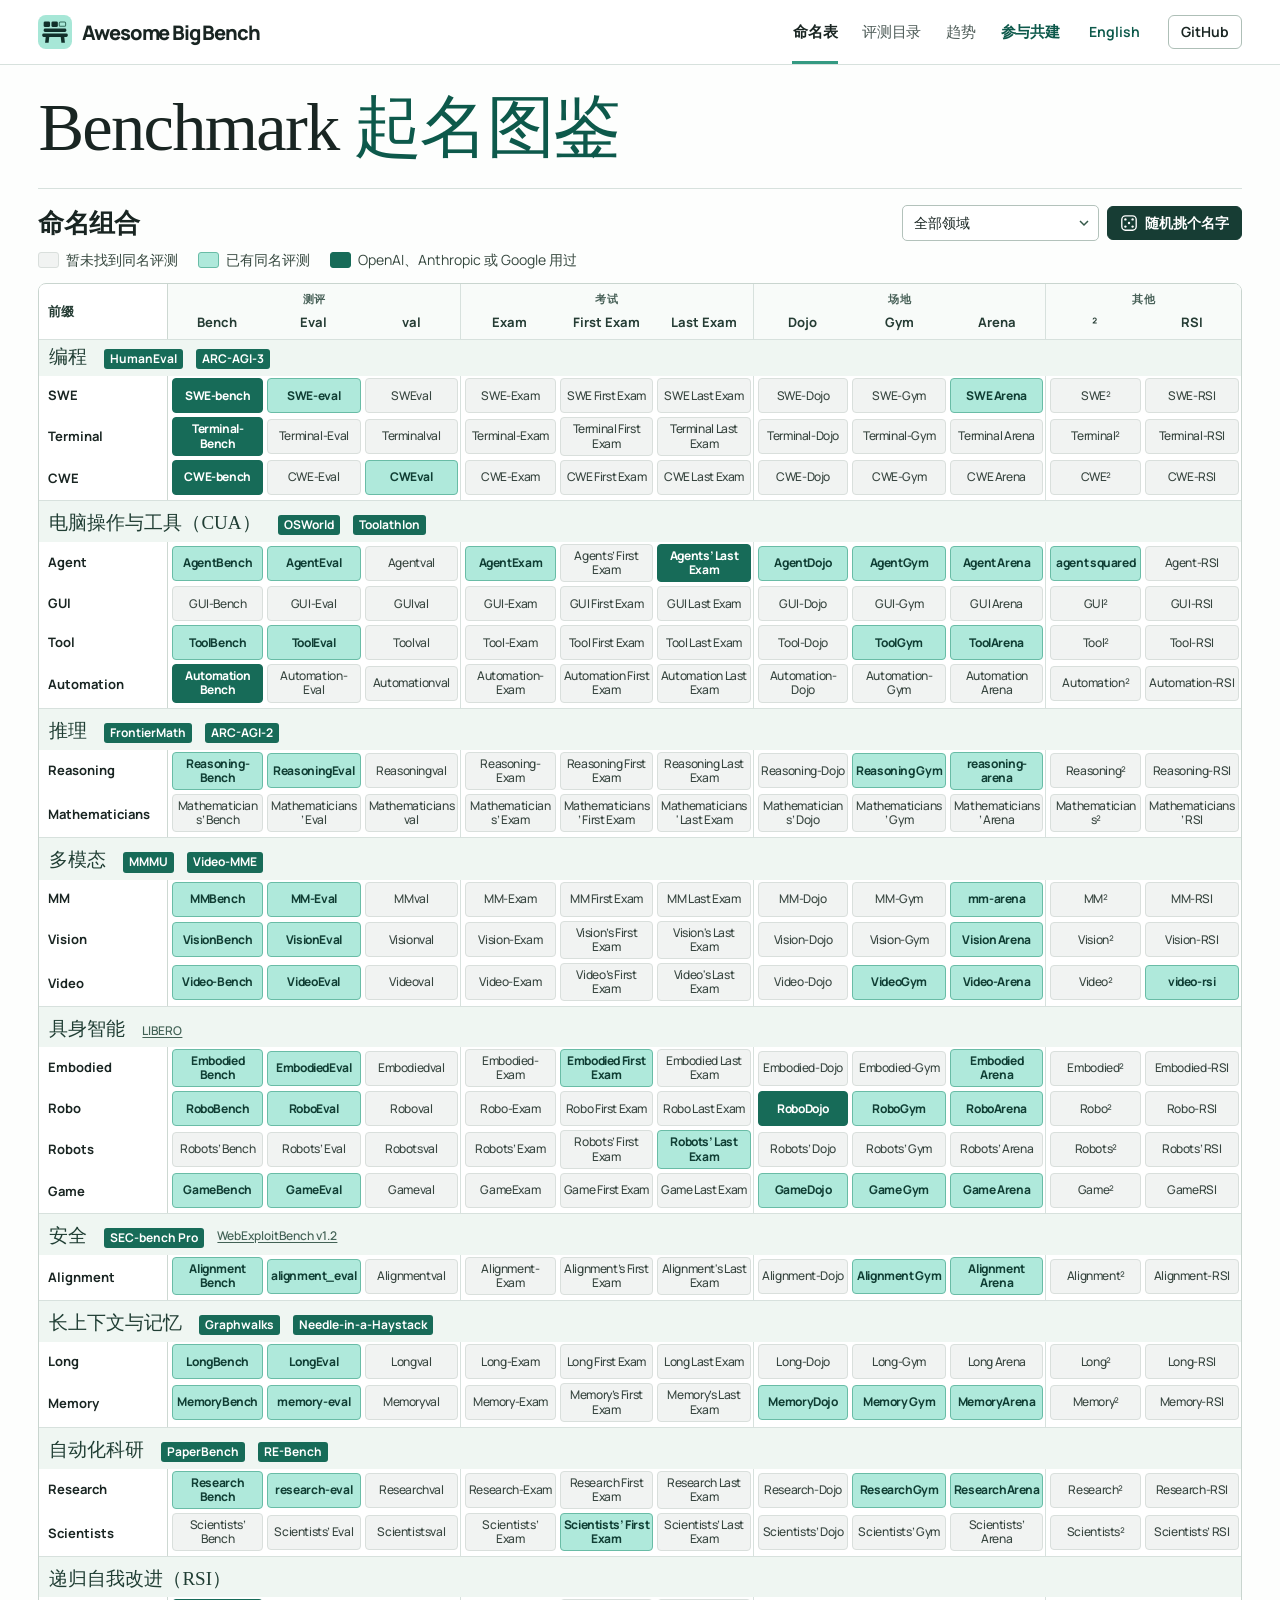
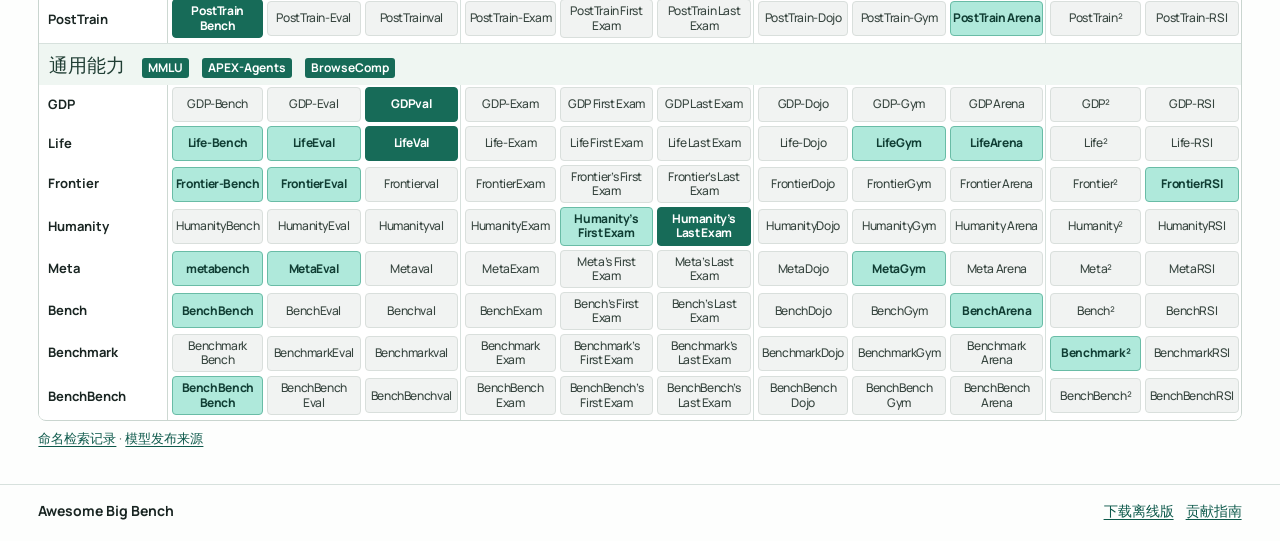
==== commit c8e5bec0: "Ship a lean bilingual guide, a featured directory, and the audited Game row" ====
--- a/docs/zh/index.html
+++ b/docs/zh/index.html
@@ -3,7 +3,7 @@
 <meta charset="utf-8"><meta name="viewport" content="width=device-width,initial-scale=1"><meta name="color-scheme" content="light">
 <meta name="description" content="查 AI 评测有没有撞名、不同评测测什么，以及 arXiv 论文标题里 “bench” 的变化。">
 <title>Awesome Big Bench · 评测起名图鉴</title>
-<link rel="alternate" hreflang="en" href="https://yiming-shi.com/awesome-big-bench/"><link rel="alternate" hreflang="zh-Hans" href="https://yiming-shi.com/awesome-big-bench/zh/"><link rel="canonical" href="https://yiming-shi.com/awesome-big-bench/zh/"><link rel="icon" href="data:image/svg+xml,%3Csvg%20xmlns%3D%22http%3A%2F%2Fwww.w3.org%2F2000%2Fsvg%22%20viewBox%3D%220%200%2048%2048%22%20role%3D%22img%22%20aria-label%3D%22Awesome%20Big%20Bench%22%3E%0A%20%20%3Crect%20width%3D%2248%22%20height%3D%2248%22%20rx%3D%2211%22%20fill%3D%22%23a7e7d7%22%2F%3E%0A%20%20%3Cg%20fill%3D%22%23112f2a%22%3E%0A%20%20%20%20%3Crect%20x%3D%228%22%20y%3D%229%22%20width%3D%229%22%20height%3D%228%22%20rx%3D%222%22%2F%3E%3Crect%20x%3D%2219%22%20y%3D%229%22%20width%3D%229%22%20height%3D%228%22%20rx%3D%222%22%2F%3E%0A%20%20%20%20%3Crect%20x%3D%228%22%20y%3D%2219%22%20width%3D%2232%22%20height%3D%225%22%20rx%3D%222%22%2F%3E%3Crect%20x%3D%226%22%20y%3D%2226%22%20width%3D%2236%22%20height%3D%225%22%20rx%3D%222%22%2F%3E%0A%20%20%20%20%3Cpath%20d%3D%22M11%2030h5l-1%209h-5zm21%200h5l1%209h-5z%22%2F%3E%0A%20%20%3C%2Fg%3E%0A%20%20%3Crect%20x%3D%2230%22%20y%3D%2210%22%20width%3D%229%22%20height%3D%226%22%20rx%3D%221.5%22%20fill%3D%22none%22%20stroke%3D%22%23346c5d%22%20stroke-width%3D%221.5%22%2F%3E%0A%3C%2Fsvg%3E" type="image/svg+xml"><style>@font-face{font-family:Manrope;src:url([data-uri]) format("woff2");font-weight:400 800;font-style:normal;font-display:swap}
+<link rel="alternate" hreflang="en" href="https://yiming-shi.com/awesome-big-bench/"><link rel="alternate" hreflang="zh-Hans" href="https://yiming-shi.com/awesome-big-bench/zh/"><link rel="canonical" href="https://yiming-shi.com/awesome-big-bench/zh/"><link rel="icon" href="data:image/svg+xml,%3Csvg%20xmlns%3D%22http%3A%2F%2Fwww.w3.org%2F2000%2Fsvg%22%20viewBox%3D%220%200%2048%2048%22%20role%3D%22img%22%20aria-label%3D%22Awesome%20Big%20Bench%22%3E%0A%20%20%3Crect%20width%3D%2248%22%20height%3D%2248%22%20rx%3D%2211%22%20fill%3D%22%23a7e7d7%22%2F%3E%0A%20%20%3Cg%20fill%3D%22%23112f2a%22%3E%0A%20%20%20%20%3Crect%20x%3D%228%22%20y%3D%229%22%20width%3D%229%22%20height%3D%228%22%20rx%3D%222%22%2F%3E%3Crect%20x%3D%2219%22%20y%3D%229%22%20width%3D%229%22%20height%3D%228%22%20rx%3D%222%22%2F%3E%0A%20%20%20%20%3Crect%20x%3D%228%22%20y%3D%2219%22%20width%3D%2232%22%20height%3D%225%22%20rx%3D%222%22%2F%3E%3Crect%20x%3D%226%22%20y%3D%2226%22%20width%3D%2236%22%20height%3D%225%22%20rx%3D%222%22%2F%3E%0A%20%20%20%20%3Cpath%20d%3D%22M11%2030h5l-1%209h-5zm21%200h5l1%209h-5z%22%2F%3E%0A%20%20%3C%2Fg%3E%0A%20%20%3Crect%20x%3D%2230%22%20y%3D%2210%22%20width%3D%229%22%20height%3D%226%22%20rx%3D%221.5%22%20fill%3D%22none%22%20stroke%3D%22%23346c5d%22%20stroke-width%3D%221.5%22%2F%3E%0A%3C%2Fsvg%3E" type="image/svg+xml"><style>@font-face{font-family:Manrope;src:url(../assets/manrope.woff2) format("woff2");font-weight:400 800;font-style:normal;font-display:swap}
 :root{--paper:#fdfefd;--ink:#192522;--muted:#53645f;--rule:#d7e1dd;--mint:#afe9db;--mint-line:#69bca6;--deep:#0d594b;--wash:#eaf7f2;--gray:#f1f3f2;--serif:Georgia,"Times New Roman",serif;--sans:Manrope,Arial,sans-serif}
 *{box-sizing:border-box}[hidden]{display:none!important}html{scroll-padding-top:14px}body{margin:0;font:16px/1.45 var(--sans);color:var(--ink);background:var(--paper)}
 .shell{max-width:1536px;width:calc(100% - clamp(32px,6vw,110px));margin:auto}main:focus{outline:none}.sr-only{position:absolute;width:1px;height:1px;margin:-1px;clip-path:inset(50%);overflow:hidden;white-space:nowrap}
@@ -137,6 +137,11 @@
 .original-title{display:block;width:fit-content;margin:4px 0 10px;line-height:1.45}
 a.map-cell{text-decoration:none}
 
+.directory-scope{display:inline-flex;gap:2px;background:#edf3f0;border-radius:7px;padding:3px;margin:0 0 15px}
+.directory-scope button{border:0;border-radius:5px;background:transparent;padding:6px 14px;color:var(--muted);font:630 14px/1.35 var(--sans)}
+.directory-scope [aria-pressed=true]{background:white;color:var(--deep);box-shadow:0 1px 3px #23443620}
+footer .shell{flex-wrap:wrap}.offline-download{margin-left:auto}
+
 .bench-ballot{margin:14px 0 0;padding:13px 0;border-top:1px solid var(--rule)}
 .bench-ballot h3{margin:0;color:var(--ink);font:700 16px/1.35 var(--sans)}
 .bench-ballot .ballot-rule,.bench-ballot .ballot-status{margin:4px 0 0;font:14px/1.4 var(--sans);color:var(--muted)}
@@ -241,7 +246,7 @@
 OTHER DEALINGS IN THE FONT SOFTWARE.
 
 -->
-</head>
+<script>if(location.protocol==="file:") location.replace("../offline/awesome-big-bench-zh.html"+location.hash)</script><script defer src="../assets/reader.js?v=af7ad189707c"></script></head>
 <body><a class="skip" href="#main-content">跳到正文</a>
 <header><div class="shell top"><a href="#names" class="brand" aria-label="Awesome Big Bench 首页"><span class="brand-mark" aria-hidden="true"><svg xmlns="http://www.w3.org/2000/svg" viewBox="0 0 48 48" role="img" aria-label="Awesome Big Bench">
   <rect width="48" height="48" rx="11" fill="#a7e7d7"/>
@@ -258,12 +263,13 @@
 <div class="map-intro"><h1>Benchmark <em>起名图鉴</em></h1></div>
 <div class="map-tools"><h2>命名组合</h2><div class="map-actions"><label><span class="sr-only">按领域筛选命名表</span><select id="names-field" disabled><option value="">全部领域</option></select></label><button class="action" id="pick-name" type="button" disabled><svg width="18" height="18" viewBox="0 0 20 20" fill="none" aria-hidden="true"><rect x="2" y="2" width="16" height="16" rx="4" stroke="currentColor" stroke-width="1.5"/><g fill="currentColor"><circle cx="6" cy="6" r="1.3"/><circle cx="14" cy="6" r="1.3"/><circle cx="10" cy="10" r="1.3"/><circle cx="6" cy="14" r="1.3"/><circle cx="14" cy="14" r="1.3"/></g></svg>随机挑个名字</button></div></div>
 <div class="map-legend" aria-label="命名表图例"><span><i class="key no" aria-hidden="true"></i>暂未找到同名评测</span><span><i class="key yes" aria-hidden="true"></i>已有同名评测</span><span title="通用旗舰或推理模型的官方报告中使用过，含历史版本"><i class="key reported" aria-hidden="true"></i>OpenAI、Anthropic 或 Google 用过</span></div>
-<div class="map-scroll" tabindex="0" aria-label="可横向滚动的命名表"><table id="name-map"><caption class="sr-only">按前缀和后缀查看评测名。点名字可看依据或纠错。</caption><colgroup><col class="prefix-col"></colgroup><colgroup span="3"></colgroup><colgroup span="3"></colgroup><colgroup span="3"></colgroup><colgroup span="2"></colgroup><thead><tr><th scope="col" rowspan="2" class="prefix-label">前缀</th><th scope="colgroup" class="family-head" colspan="3">测评</th><th scope="colgroup" class="family-head" colspan="3">考试</th><th scope="colgroup" class="family-head" colspan="3">场地</th><th scope="colgroup" class="family-head" colspan="2">其他</th></tr><tr><th scope="col" class="family-start">Bench</th><th scope="col">Eval</th><th scope="col">val</th><th scope="col" class="family-start">Exam</th><th scope="col">First Exam</th><th scope="col">Last Exam</th><th scope="col" class="family-start">Dojo</th><th scope="col">Gym</th><th scope="col">Arena</th><th scope="col" class="family-start">²</th><th scope="col">RSI</th></tr></thead><tbody><tr><th class="field-band" scope="rowgroup" colspan="12"><div class="field-landmarks"><strong>编程</strong><span><a class="reported" href="https://github.com/openai/human-eval">HumanEval</a><a class="reported" href="https://arcprize.org/arc-agi/3">ARC-AGI-3</a></span></div></th></tr><tr><th scope="row" class="prefix-label">SWE</th><td class="family-start"><a class="map-cell yes reported" href="https://github.com/yimingshi-cs/awesome-big-bench/blob/main/verification/matrix/swe.md#bench" aria-label="SWE-bench: 已有同名评测 · OpenAI、Anthropic 或 Google 用过"><span>SWE<wbr>-bench</span></a></td><td><a class="map-cell yes" href="https://github.com/yimingshi-cs/awesome-big-bench/blob/main/verification/matrix/swe.md#eval" aria-label="SWE-eval: 已有同名评测"><span>SWE<wbr>-eval</span></a></td><td><a class="map-cell no" href="https://github.com/yimingshi-cs/awesome-big-bench/blob/main/verification/matrix/swe.md#val" aria-label="SWEval: 暂未找到同名评测"><span>SWE<wbr>val</span></a></td><td class="family-start"><a class="map-cell no" href="https://github.com/yimingshi-cs/awesome-big-bench/blob/main/verification/matrix/swe.md#exam" aria-label="SWE-Exam: 暂未找到同名评测"><span>SWE<wbr>-Exam</span></a></td><td><a class="map-cell no" href="https://github.com/yimingshi-cs/awesome-big-bench/blob/main/verification/matrix/swe.md#first-exam" aria-label="SWE First Exam: 暂未找到同名评测"><span>SWE<wbr> First Exam</span></a></td><td><a class="map-cell no" href="https://github.com/yimingshi-cs/awesome-big-bench/blob/main/verification/matrix/swe.md#last-exam" aria-label="SWE Last Exam: 暂未找到同名评测"><span>SWE<wbr> Last Exam</span></a></td><td class="family-start"><a class="map-cell no" href="https://github.com/yimingshi-cs/awesome-big-bench/blob/main/verification/matrix/swe.md#dojo" aria-label="SWE-Dojo: 暂未找到同名评测"><span>SWE<wbr>-Dojo</span></a></td><td><a class="map-cell no" href="https://github.com/yimingshi-cs/awesome-big-bench/blob/main/verification/matrix/swe.md#gym" aria-label="SWE-Gym: 暂未找到同名评测"><span>SWE<wbr>-Gym</span></a></td><td><a class="map-cell yes" href="https://github.com/yimingshi-cs/awesome-big-bench/blob/main/verification/matrix/swe.md#arena" aria-label="SWE Arena: 已有同名评测"><span>SWE<wbr> Arena</span></a></td><td class="family-start"><a class="map-cell no" href="https://github.com/yimingshi-cs/awesome-big-bench/blob/main/verification/matrix/swe.md#squared" aria-label="SWE²: 暂未找到同名评测"><span>SWE²</span></a></td><td><a class="map-cell no" href="https://github.com/yimingshi-cs/awesome-big-bench/blob/main/verification/matrix/swe.md#rsi" aria-label="SWE-RSI: 暂未找到同名评测"><span>SWE<wbr>-RSI</span></a></td></tr><tr><th scope="row" class="prefix-label">Terminal</th><td class="family-start"><a class="map-cell yes reported" href="https://github.com/yimingshi-cs/awesome-big-bench/blob/main/verification/matrix/terminal.md#bench" aria-label="Terminal-Bench: 已有同名评测 · OpenAI、Anthropic 或 Google 用过"><span>Terminal<wbr>-Bench</span></a></td><td><a class="map-cell no" href="https://github.com/yimingshi-cs/awesome-big-bench/blob/main/verification/matrix/terminal.md#eval" aria-label="Terminal-Eval: 暂未找到同名评测"><span>Terminal<wbr>-Eval</span></a></td><td><a class="map-cell no" href="https://github.com/yimingshi-cs/awesome-big-bench/blob/main/verification/matrix/terminal.md#val" aria-label="Terminalval: 暂未找到同名评测"><span>Terminal<wbr>val</span></a></td><td class="family-start"><a class="map-cell no" href="https://github.com/yimingshi-cs/awesome-big-bench/blob/main/verification/matrix/terminal.md#exam" aria-label="Terminal-Exam: 暂未找到同名评测"><span>Terminal<wbr>-Exam</span></a></td><td><a class="map-cell no" href="https://github.com/yimingshi-cs/awesome-big-bench/blob/main/verification/matrix/terminal.md#first-exam" aria-label="Terminal First Exam: 暂未找到同名评测"><span>Terminal<wbr> First Exam</span></a></td><td><a class="map-cell no" href="https://github.com/yimingshi-cs/awesome-big-bench/blob/main/verification/matrix/terminal.md#last-exam" aria-label="Terminal Last Exam: 暂未找到同名评测"><span>Terminal<wbr> Last Exam</span></a></td><td class="family-start"><a class="map-cell no" href="https://github.com/yimingshi-cs/awesome-big-bench/blob/main/verification/matrix/terminal.md#dojo" aria-label="Terminal-Dojo: 暂未找到同名评测"><span>Terminal<wbr>-Dojo</span></a></td><td><a class="map-cell no" href="https://github.com/yimingshi-cs/awesome-big-bench/blob/main/verification/matrix/terminal.md#gym" aria-label="Terminal-Gym: 暂未找到同名评测"><span>Terminal<wbr>-Gym</span></a></td><td><a class="map-cell no" href="https://github.com/yimingshi-cs/awesome-big-bench/blob/main/verification/matrix/terminal.md#arena" aria-label="Terminal Arena: 暂未找到同名评测"><span>Terminal<wbr> Arena</span></a></td><td class="family-start"><a class="map-cell no" href="https://github.com/yimingshi-cs/awesome-big-bench/blob/main/verification/matrix/terminal.md#squared" aria-label="Terminal²: 暂未找到同名评测"><span>Terminal²</span></a></td><td><a class="map-cell no" href="https://github.com/yimingshi-cs/awesome-big-bench/blob/main/verification/matrix/terminal.md#rsi" aria-label="Terminal-RSI: 暂未找到同名评测"><span>Terminal<wbr>-RSI</span></a></td></tr><tr><th scope="row" class="prefix-label">CWE</th><td class="family-start"><a class="map-cell yes reported" href="https://github.com/yimingshi-cs/awesome-big-bench/blob/main/verification/matrix/cwe.md#bench" aria-label="CWE-bench: 已有同名评测 · OpenAI、Anthropic 或 Google 用过"><span>CWE<wbr>-bench</span></a></td><td><a class="map-cell no" href="https://github.com/yimingshi-cs/awesome-big-bench/blob/main/verification/matrix/cwe.md#eval" aria-label="CWE-Eval: 暂未找到同名评测"><span>CWE<wbr>-Eval</span></a></td><td><a class="map-cell yes" href="https://github.com/yimingshi-cs/awesome-big-bench/blob/main/verification/matrix/cwe.md#val" aria-label="CWEval: 已有同名评测"><span>CWE<wbr>val</span></a></td><td class="family-start"><a class="map-cell no" href="https://github.com/yimingshi-cs/awesome-big-bench/blob/main/verification/matrix/cwe.md#exam" aria-label="CWE-Exam: 暂未找到同名评测"><span>CWE<wbr>-Exam</span></a></td><td><a class="map-cell no" href="https://github.com/yimingshi-cs/awesome-big-bench/blob/main/verification/matrix/cwe.md#first-exam" aria-label="CWE First Exam: 暂未找到同名评测"><span>CWE<wbr> First Exam</span></a></td><td><a class="map-cell no" href="https://github.com/yimingshi-cs/awesome-big-bench/blob/main/verification/matrix/cwe.md#last-exam" aria-label="CWE Last Exam: 暂未找到同名评测"><span>CWE<wbr> Last Exam</span></a></td><td class="family-start"><a class="map-cell no" href="https://github.com/yimingshi-cs/awesome-big-bench/blob/main/verification/matrix/cwe.md#dojo" aria-label="CWE-Dojo: 暂未找到同名评测"><span>CWE<wbr>-Dojo</span></a></td><td><a class="map-cell no" href="https://github.com/yimingshi-cs/awesome-big-bench/blob/main/verification/matrix/cwe.md#gym" aria-label="CWE-Gym: 暂未找到同名评测"><span>CWE<wbr>-Gym</span></a></td><td><a class="map-cell no" href="https://github.com/yimingshi-cs/awesome-big-bench/blob/main/verification/matrix/cwe.md#arena" aria-label="CWE Arena: 暂未找到同名评测"><span>CWE<wbr> Arena</span></a></td><td class="family-start"><a class="map-cell no" href="https://github.com/yimingshi-cs/awesome-big-bench/blob/main/verification/matrix/cwe.md#squared" aria-label="CWE²: 暂未找到同名评测"><span>CWE²</span></a></td><td><a class="map-cell no" href="https://github.com/yimingshi-cs/awesome-big-bench/blob/main/verification/matrix/cwe.md#rsi" aria-label="CWE-RSI: 暂未找到同名评测"><span>CWE<wbr>-RSI</span></a></td></tr></tbody><tbody><tr><th class="field-band" scope="rowgroup" colspan="12"><div class="field-landmarks"><strong>电脑操作与工具（CUA）</strong><span><a class="reported" href="https://os-world.github.io/">OSWorld</a><a class="reported" href="https://github.com/hkust-nlp/Toolathlon">Toolathlon</a></span></div></th></tr><tr><th scope="row" class="prefix-label">Agent</th><td class="family-start"><a class="map-cell yes" href="https://github.com/yimingshi-cs/awesome-big-bench/blob/main/verification/matrix/agent.md#bench" aria-label="AgentBench: 已有同名评测"><span>Agent<wbr>Bench</span></a></td><td><a class="map-cell yes" href="https://github.com/yimingshi-cs/awesome-big-bench/blob/main/verification/matrix/agent.md#eval" aria-label="AgentEval: 已有同名评测"><span>Agent<wbr>Eval</span></a></td><td><a class="map-cell no" href="https://github.com/yimingshi-cs/awesome-big-bench/blob/main/verification/matrix/agent.md#val" aria-label="Agentval: 暂未找到同名评测"><span>Agent<wbr>val</span></a></td><td class="family-start"><a class="map-cell yes" href="https://github.com/yimingshi-cs/awesome-big-bench/blob/main/verification/matrix/agent.md#exam" aria-label="AgentExam: 已有同名评测"><span>Agent<wbr>Exam</span></a></td><td><a class="map-cell no" href="https://github.com/yimingshi-cs/awesome-big-bench/blob/main/verification/matrix/agent.md#first-exam" aria-label="Agents’ First Exam: 暂未找到同名评测"><span>Agent<wbr>s’ First Exam</span></a></td><td><a class="map-cell yes reported" href="https://github.com/yimingshi-cs/awesome-big-bench/blob/main/verification/matrix/agent.md#last-exam" aria-label="Agents’ Last Exam: 已有同名评测 · OpenAI、Anthropic 或 Google 用过"><span>Agent<wbr>s’ Last Exam</span></a></td><td class="family-start"><a class="map-cell yes" href="https://github.com/yimingshi-cs/awesome-big-bench/blob/main/verification/matrix/agent.md#dojo" aria-label="AgentDojo: 已有同名评测"><span>Agent<wbr>Dojo</span></a></td><td><a class="map-cell yes" href="https://github.com/yimingshi-cs/awesome-big-bench/blob/main/verification/matrix/agent.md#gym" aria-label="AgentGym: 已有同名评测"><span>Agent<wbr>Gym</span></a></td><td><a class="map-cell yes" href="https://github.com/yimingshi-cs/awesome-big-bench/blob/main/verification/matrix/agent.md#arena" aria-label="Agent Arena: 已有同名评测"><span>Agent<wbr> Arena</span></a></td><td class="family-start"><a class="map-cell yes" href="https://github.com/yimingshi-cs/awesome-big-bench/blob/main/verification/matrix/agent.md#squared" aria-label="agent squared: 已有同名评测"><span>agent<wbr> squared</span></a></td><td><a class="map-cell no" href="https://github.com/yimingshi-cs/awesome-big-bench/blob/main/verification/matrix/agent.md#rsi" aria-label="Agent-RSI: 暂未找到同名评测"><span>Agent<wbr>-RSI</span></a></td></tr><tr><th scope="row" class="prefix-label">GUI</th><td class="family-start"><a class="map-cell no" href="https://github.com/yimingshi-cs/awesome-big-bench/blob/main/verification/matrix/gui.md#bench" aria-label="GUI-Bench: 暂未找到同名评测"><span>GUI<wbr>-Bench</span></a></td><td><a class="map-cell no" href="https://github.com/yimingshi-cs/awesome-big-bench/blob/main/verification/matrix/gui.md#eval" aria-label="GUI-Eval: 暂未找到同名评测"><span>GUI<wbr>-Eval</span></a></td><td><a class="map-cell no" href="https://github.com/yimingshi-cs/awesome-big-bench/blob/main/verification/matrix/gui.md#val" aria-label="GUIval: 暂未找到同名评测"><span>GUI<wbr>val</span></a></td><td class="family-start"><a class="map-cell no" href="https://github.com/yimingshi-cs/awesome-big-bench/blob/main/verification/matrix/gui.md#exam" aria-label="GUI-Exam: 暂未找到同名评测"><span>GUI<wbr>-Exam</span></a></td><td><a class="map-cell no" href="https://github.com/yimingshi-cs/awesome-big-bench/blob/main/verification/matrix/gui.md#first-exam" aria-label="GUI First Exam: 暂未找到同名评测"><span>GUI<wbr> First Exam</span></a></td><td><a class="map-cell no" href="https://github.com/yimingshi-cs/awesome-big-bench/blob/main/verification/matrix/gui.md#last-exam" aria-label="GUI Last Exam: 暂未找到同名评测"><span>GUI<wbr> Last Exam</span></a></td><td class="family-start"><a class="map-cell no" href="https://github.com/yimingshi-cs/awesome-big-bench/blob/main/verification/matrix/gui.md#dojo" aria-label="GUI-Dojo: 暂未找到同名评测"><span>GUI<wbr>-Dojo</span></a></td><td><a class="map-cell no" href="https://github.com/yimingshi-cs/awesome-big-bench/blob/main/verification/matrix/gui.md#gym" aria-label="GUI-Gym: 暂未找到同名评测"><span>GUI<wbr>-Gym</span></a></td><td><a class="map-cell no" href="https://github.com/yimingshi-cs/awesome-big-bench/blob/main/verification/matrix/gui.md#arena" aria-label="GUI Arena: 暂未找到同名评测"><span>GUI<wbr> Arena</span></a></td><td class="family-start"><a class="map-cell no" href="https://github.com/yimingshi-cs/awesome-big-bench/blob/main/verification/matrix/gui.md#squared" aria-label="GUI²: 暂未找到同名评测"><span>GUI²</span></a></td><td><a class="map-cell no" href="https://github.com/yimingshi-cs/awesome-big-bench/blob/main/verification/matrix/gui.md#rsi" aria-label="GUI-RSI: 暂未找到同名评测"><span>GUI<wbr>-RSI</span></a></td></tr><tr><th scope="row" class="prefix-label">Tool</th><td class="family-start"><a class="map-cell yes" href="https://github.com/yimingshi-cs/awesome-big-bench/blob/main/verification/matrix/tool.md#bench" aria-label="ToolBench: 已有同名评测"><span>Tool<wbr>Bench</span></a></td><td><a class="map-cell yes" href="https://github.com/yimingshi-cs/awesome-big-bench/blob/main/verification/matrix/tool.md#eval" aria-label="ToolEval: 已有同名评测"><span>Tool<wbr>Eval</span></a></td><td><a class="map-cell no" href="https://github.com/yimingshi-cs/awesome-big-bench/blob/main/verification/matrix/tool.md#val" aria-label="Toolval: 暂未找到同名评测"><span>Tool<wbr>val</span></a></td><td class="family-start"><a class="map-cell no" href="https://github.com/yimingshi-cs/awesome-big-bench/blob/main/verification/matrix/tool.md#exam" aria-label="Tool-Exam: 暂未找到同名评测"><span>Tool<wbr>-Exam</span></a></td><td><a class="map-cell no" href="https://github.com/yimingshi-cs/awesome-big-bench/blob/main/verification/matrix/tool.md#first-exam" aria-label="Tool First Exam: 暂未找到同名评测"><span>Tool<wbr> First Exam</span></a></td><td><a class="map-cell no" href="https://github.com/yimingshi-cs/awesome-big-bench/blob/main/verification/matrix/tool.md#last-exam" aria-label="Tool Last Exam: 暂未找到同名评测"><span>Tool<wbr> Last Exam</span></a></td><td class="family-start"><a class="map-cell no" href="https://github.com/yimingshi-cs/awesome-big-bench/blob/main/verification/matrix/tool.md#dojo" aria-label="Tool-Dojo: 暂未找到同名评测"><span>Tool<wbr>-Dojo</span></a></td><td><a class="map-cell yes" href="https://github.com/yimingshi-cs/awesome-big-bench/blob/main/verification/matrix/tool.md#gym" aria-label="ToolGym: 已有同名评测"><span>Tool<wbr>Gym</span></a></td><td><a class="map-cell yes" href="https://github.com/yimingshi-cs/awesome-big-bench/blob/main/verification/matrix/tool.md#arena" aria-label="ToolArena: 已有同名评测"><span>Tool<wbr>Arena</span></a></td><td class="family-start"><a class="map-cell no" href="https://github.com/yimingshi-cs/awesome-big-bench/blob/main/verification/matrix/tool.md#squared" aria-label="Tool²: 暂未找到同名评测"><span>Tool²</span></a></td><td><a class="map-cell no" href="https://github.com/yimingshi-cs/awesome-big-bench/blob/main/verification/matrix/tool.md#rsi" aria-label="Tool-RSI: 暂未找到同名评测"><span>Tool<wbr>-RSI</span></a></td></tr><tr><th scope="row" class="prefix-label">Automation</th><td class="family-start"><a class="map-cell yes reported" href="https://github.com/yimingshi-cs/awesome-big-bench/blob/main/verification/matrix/automation.md#bench" aria-label="AutomationBench: 已有同名评测 · OpenAI、Anthropic 或 Google 用过"><span>Automation<wbr>Bench</span></a></td><td><a class="map-cell no" href="https://github.com/yimingshi-cs/awesome-big-bench/blob/main/verification/matrix/automation.md#eval" aria-label="Automation-Eval: 暂未找到同名评测"><span>Automation<wbr>-Eval</span></a></td><td><a class="map-cell no" href="https://github.com/yimingshi-cs/awesome-big-bench/blob/main/verification/matrix/automation.md#val" aria-label="Automationval: 暂未找到同名评测"><span>Automation<wbr>val</span></a></td><td class="family-start"><a class="map-cell no" href="https://github.com/yimingshi-cs/awesome-big-bench/blob/main/verification/matrix/automation.md#exam" aria-label="Automation-Exam: 暂未找到同名评测"><span>Automation<wbr>-Exam</span></a></td><td><a class="map-cell no" href="https://github.com/yimingshi-cs/awesome-big-bench/blob/main/verification/matrix/automation.md#first-exam" aria-label="Automation First Exam: 暂未找到同名评测"><span>Automation<wbr> First Exam</span></a></td><td><a class="map-cell no" href="https://github.com/yimingshi-cs/awesome-big-bench/blob/main/verification/matrix/automation.md#last-exam" aria-label="Automation Last Exam: 暂未找到同名评测"><span>Automation<wbr> Last Exam</span></a></td><td class="family-start"><a class="map-cell no" href="https://github.com/yimingshi-cs/awesome-big-bench/blob/main/verification/matrix/automation.md#dojo" aria-label="Automation-Dojo: 暂未找到同名评测"><span>Automation<wbr>-Dojo</span></a></td><td><a class="map-cell no" href="https://github.com/yimingshi-cs/awesome-big-bench/blob/main/verification/matrix/automation.md#gym" aria-label="Automation-Gym: 暂未找到同名评测"><span>Automation<wbr>-Gym</span></a></td><td><a class="map-cell no" href="https://github.com/yimingshi-cs/awesome-big-bench/blob/main/verification/matrix/automation.md#arena" aria-label="Automation Arena: 暂未找到同名评测"><span>Automation<wbr> Arena</span></a></td><td class="family-start"><a class="map-cell no" href="https://github.com/yimingshi-cs/awesome-big-bench/blob/main/verification/matrix/automation.md#squared" aria-label="Automation²: 暂未找到同名评测"><span>Automation²</span></a></td><td><a class="map-cell no" href="https://github.com/yimingshi-cs/awesome-big-bench/blob/main/verification/matrix/automation.md#rsi" aria-label="Automation-RSI: 暂未找到同名评测"><span>Automation<wbr>-RSI</span></a></td></tr></tbody><tbody><tr><th class="field-band" scope="rowgroup" colspan="12"><div class="field-landmarks"><strong>推理</strong><span><a class="reported" href="https://epoch.ai/frontiermath">FrontierMath</a><a class="reported" href="https://arcprize.org/blog/announcing-arc-agi-2-and-arc-prize-2025">ARC-AGI-2</a></span></div></th></tr><tr><th scope="row" class="prefix-label">Reasoning</th><td class="family-start"><a class="map-cell yes" href="https://github.com/yimingshi-cs/awesome-big-bench/blob/main/verification/matrix/reasoning.md#bench" aria-label="Reasoning-Bench: 已有同名评测"><span>Reasoning<wbr>-Bench</span></a></td><td><a class="map-cell yes" href="https://github.com/yimingshi-cs/awesome-big-bench/blob/main/verification/matrix/reasoning.md#eval" aria-label="ReasoningEval: 已有同名评测"><span>Reasoning<wbr>Eval</span></a></td><td><a class="map-cell no" href="https://github.com/yimingshi-cs/awesome-big-bench/blob/main/verification/matrix/reasoning.md#val" aria-label="Reasoningval: 暂未找到同名评测"><span>Reasoning<wbr>val</span></a></td><td class="family-start"><a class="map-cell no" href="https://github.com/yimingshi-cs/awesome-big-bench/blob/main/verification/matrix/reasoning.md#exam" aria-label="Reasoning-Exam: 暂未找到同名评测"><span>Reasoning<wbr>-Exam</span></a></td><td><a class="map-cell no" href="https://github.com/yimingshi-cs/awesome-big-bench/blob/main/verification/matrix/reasoning.md#first-exam" aria-label="Reasoning First Exam: 暂未找到同名评测"><span>Reasoning<wbr> First Exam</span></a></td><td><a class="map-cell no" href="https://github.com/yimingshi-cs/awesome-big-bench/blob/main/verification/matrix/reasoning.md#last-exam" aria-label="Reasoning Last Exam: 暂未找到同名评测"><span>Reasoning<wbr> Last Exam</span></a></td><td class="family-start"><a class="map-cell no" href="https://github.com/yimingshi-cs/awesome-big-bench/blob/main/verification/matrix/reasoning.md#dojo" aria-label="Reasoning-Dojo: 暂未找到同名评测"><span>Reasoning<wbr>-Dojo</span></a></td><td><a class="map-cell yes" href="https://github.com/yimingshi-cs/awesome-big-bench/blob/main/verification/matrix/reasoning.md#gym" aria-label="Reasoning Gym: 已有同名评测"><span>Reasoning<wbr> Gym</span></a></td><td><a class="map-cell yes" href="https://github.com/yimingshi-cs/awesome-big-bench/blob/main/verification/matrix/reasoning.md#arena" aria-label="reasoning-arena: 已有同名评测"><span>reasoning<wbr>-arena</span></a></td><td class="family-start"><a class="map-cell no" href="https://github.com/yimingshi-cs/awesome-big-bench/blob/main/verification/matrix/reasoning.md#squared" aria-label="Reasoning²: 暂未找到同名评测"><span>Reasoning²</span></a></td><td><a class="map-cell no" href="https://github.com/yimingshi-cs/awesome-big-bench/blob/main/verification/matrix/reasoning.md#rsi" aria-label="Reasoning-RSI: 暂未找到同名评测"><span>Reasoning<wbr>-RSI</span></a></td></tr><tr><th scope="row" class="prefix-label">Mathematicians</th><td class="family-start"><a class="map-cell no" href="https://github.com/yimingshi-cs/awesome-big-bench/blob/main/verification/matrix/mathematicians.md#bench" aria-label="Mathematicians’ Bench: 暂未找到同名评测"><span>Mathematicians<wbr>’ Bench</span></a></td><td><a class="map-cell no" href="https://github.com/yimingshi-cs/awesome-big-bench/blob/main/verification/matrix/mathematicians.md#eval" aria-label="Mathematicians’ Eval: 暂未找到同名评测"><span>Mathematicians<wbr>’ Eval</span></a></td><td><a class="map-cell no" href="https://github.com/yimingshi-cs/awesome-big-bench/blob/main/verification/matrix/mathematicians.md#val" aria-label="Mathematiciansval: 暂未找到同名评测"><span>Mathematicians<wbr>val</span></a></td><td class="family-start"><a class="map-cell no" href="https://github.com/yimingshi-cs/awesome-big-bench/blob/main/verification/matrix/mathematicians.md#exam" aria-label="Mathematicians’ Exam: 暂未找到同名评测"><span>Mathematicians<wbr>’ Exam</span></a></td><td><a class="map-cell no" href="https://github.com/yimingshi-cs/awesome-big-bench/blob/main/verification/matrix/mathematicians.md#first-exam" aria-label="Mathematicians’ First Exam: 暂未找到同名评测"><span>Mathematicians<wbr>’ First Exam</span></a></td><td><a class="map-cell no" href="https://github.com/yimingshi-cs/awesome-big-bench/blob/main/verification/matrix/mathematicians.md#last-exam" aria-label="Mathematicians&#x27; Last Exam: 暂未找到同名评测"><span>Mathematicians<wbr>&#x27; Last Exam</span></a></td><td class="family-start"><a class="map-cell no" href="https://github.com/yimingshi-cs/awesome-big-bench/blob/main/verification/matrix/mathematicians.md#dojo" aria-label="Mathematicians’ Dojo: 暂未找到同名评测"><span>Mathematicians<wbr>’ Dojo</span></a></td><td><a class="map-cell no" href="https://github.com/yimingshi-cs/awesome-big-bench/blob/main/verification/matrix/mathematicians.md#gym" aria-label="Mathematicians’ Gym: 暂未找到同名评测"><span>Mathematicians<wbr>’ Gym</span></a></td><td><a class="map-cell no" href="https://github.com/yimingshi-cs/awesome-big-bench/blob/main/verification/matrix/mathematicians.md#arena" aria-label="Mathematicians’ Arena: 暂未找到同名评测"><span>Mathematicians<wbr>’ Arena</span></a></td><td class="family-start"><a class="map-cell no" href="https://github.com/yimingshi-cs/awesome-big-bench/blob/main/verification/matrix/mathematicians.md#squared" aria-label="Mathematicians²: 暂未找到同名评测"><span>Mathematicians²</span></a></td><td><a class="map-cell no" href="https://github.com/yimingshi-cs/awesome-big-bench/blob/main/verification/matrix/mathematicians.md#rsi" aria-label="Mathematicians’ RSI: 暂未找到同名评测"><span>Mathematicians<wbr>’ RSI</span></a></td></tr></tbody><tbody><tr><th class="field-band" scope="rowgroup" colspan="12"><div class="field-landmarks"><strong>多模态</strong><span><a class="reported" href="https://mmmu-benchmark.github.io/">MMMU</a><a class="reported" href="https://video-mme.github.io/">Video-MME</a></span></div></th></tr><tr><th scope="row" class="prefix-label">MM</th><td class="family-start"><a class="map-cell yes" href="https://github.com/yimingshi-cs/awesome-big-bench/blob/main/verification/matrix/mm.md#bench" aria-label="MMBench: 已有同名评测"><span>MM<wbr>Bench</span></a></td><td><a class="map-cell yes" href="https://github.com/yimingshi-cs/awesome-big-bench/blob/main/verification/matrix/mm.md#eval" aria-label="MM-Eval: 已有同名评测"><span>MM<wbr>-Eval</span></a></td><td><a class="map-cell no" href="https://github.com/yimingshi-cs/awesome-big-bench/blob/main/verification/matrix/mm.md#val" aria-label="MMval: 暂未找到同名评测"><span>MM<wbr>val</span></a></td><td class="family-start"><a class="map-cell no" href="https://github.com/yimingshi-cs/awesome-big-bench/blob/main/verification/matrix/mm.md#exam" aria-label="MM-Exam: 暂未找到同名评测"><span>MM<wbr>-Exam</span></a></td><td><a class="map-cell no" href="https://github.com/yimingshi-cs/awesome-big-bench/blob/main/verification/matrix/mm.md#first-exam" aria-label="MM First Exam: 暂未找到同名评测"><span>MM<wbr> First Exam</span></a></td><td><a class="map-cell no" href="https://github.com/yimingshi-cs/awesome-big-bench/blob/main/verification/matrix/mm.md#last-exam" aria-label="MM Last Exam: 暂未找到同名评测"><span>MM<wbr> Last Exam</span></a></td><td class="family-start"><a class="map-cell no" href="https://github.com/yimingshi-cs/awesome-big-bench/blob/main/verification/matrix/mm.md#dojo" aria-label="MM-Dojo: 暂未找到同名评测"><span>MM<wbr>-Dojo</span></a></td><td><a class="map-cell no" href="https://github.com/yimingshi-cs/awesome-big-bench/blob/main/verification/matrix/mm.md#gym" aria-label="MM-Gym: 暂未找到同名评测"><span>MM<wbr>-Gym</span></a></td><td><a class="map-cell yes" href="https://github.com/yimingshi-cs/awesome-big-bench/blob/main/verification/matrix/mm.md#arena" aria-label="mm-arena: 已有同名评测"><span>mm<wbr>-arena</span></a></td><td class="family-start"><a class="map-cell no" href="https://github.com/yimingshi-cs/awesome-big-bench/blob/main/verification/matrix/mm.md#squared" aria-label="MM²: 暂未找到同名评测"><span>MM²</span></a></td><td><a class="map-cell no" href="https://github.com/yimingshi-cs/awesome-big-bench/blob/main/verification/matrix/mm.md#rsi" aria-label="MM-RSI: 暂未找到同名评测"><span>MM<wbr>-RSI</span></a></td></tr><tr><th scope="row" class="prefix-label">Vision</th><td class="family-start"><a class="map-cell yes" href="https://github.com/yimingshi-cs/awesome-big-bench/blob/main/verification/matrix/vision.md#bench" aria-label="VisionBench: 已有同名评测"><span>Vision<wbr>Bench</span></a></td><td><a class="map-cell yes" href="https://github.com/yimingshi-cs/awesome-big-bench/blob/main/verification/matrix/vision.md#eval" aria-label="VisionEval: 已有同名评测"><span>Vision<wbr>Eval</span></a></td><td><a class="map-cell no" href="https://github.com/yimingshi-cs/awesome-big-bench/blob/main/verification/matrix/vision.md#val" aria-label="Visionval: 暂未找到同名评测"><span>Vision<wbr>val</span></a></td><td class="family-start"><a class="map-cell no" href="https://github.com/yimingshi-cs/awesome-big-bench/blob/main/verification/matrix/vision.md#exam" aria-label="Vision-Exam: 暂未找到同名评测"><span>Vision<wbr>-Exam</span></a></td><td><a class="map-cell no" href="https://github.com/yimingshi-cs/awesome-big-bench/blob/main/verification/matrix/vision.md#first-exam" aria-label="Vision’s First Exam: 暂未找到同名评测"><span>Vision<wbr>’s First Exam</span></a></td><td><a class="map-cell no" href="https://github.com/yimingshi-cs/awesome-big-bench/blob/main/verification/matrix/vision.md#last-exam" aria-label="Vision&#x27;s Last Exam: 暂未找到同名评测"><span>Vision<wbr>&#x27;s Last Exam</span></a></td><td class="family-start"><a class="map-cell no" href="https://github.com/yimingshi-cs/awesome-big-bench/blob/main/verification/matrix/vision.md#dojo" aria-label="Vision-Dojo: 暂未找到同名评测"><span>Vision<wbr>-Dojo</span></a></td><td><a class="map-cell no" href="https://github.com/yimingshi-cs/awesome-big-bench/blob/main/verification/matrix/vision.md#gym" aria-label="Vision-Gym: 暂未找到同名评测"><span>Vision<wbr>-Gym</span></a></td><td><a class="map-cell yes" href="https://github.com/yimingshi-cs/awesome-big-bench/blob/main/verification/matrix/vision.md#arena" aria-label="Vision Arena: 已有同名评测"><span>Vision<wbr> Arena</span></a></td><td class="family-start"><a class="map-cell no" href="https://github.com/yimingshi-cs/awesome-big-bench/blob/main/verification/matrix/vision.md#squared" aria-label="Vision²: 暂未找到同名评测"><span>Vision²</span></a></td><td><a class="map-cell no" href="https://github.com/yimingshi-cs/awesome-big-bench/blob/main/verification/matrix/vision.md#rsi" aria-label="Vision-RSI: 暂未找到同名评测"><span>Vision<wbr>-RSI</span></a></td></tr><tr><th scope="row" class="prefix-label">Video</th><td class="family-start"><a class="map-cell yes" href="https://github.com/yimingshi-cs/awesome-big-bench/blob/main/verification/matrix/video.md#bench" aria-label="Video-Bench: 已有同名评测"><span>Video<wbr>-Bench</span></a></td><td><a class="map-cell yes" href="https://github.com/yimingshi-cs/awesome-big-bench/blob/main/verification/matrix/video.md#eval" aria-label="VideoEval: 已有同名评测"><span>Video<wbr>Eval</span></a></td><td><a class="map-cell no" href="https://github.com/yimingshi-cs/awesome-big-bench/blob/main/verification/matrix/video.md#val" aria-label="Videoval: 暂未找到同名评测"><span>Video<wbr>val</span></a></td><td class="family-start"><a class="map-cell no" href="https://github.com/yimingshi-cs/awesome-big-bench/blob/main/verification/matrix/video.md#exam" aria-label="Video-Exam: 暂未找到同名评测"><span>Video<wbr>-Exam</span></a></td><td><a class="map-cell no" href="https://github.com/yimingshi-cs/awesome-big-bench/blob/main/verification/matrix/video.md#first-exam" aria-label="Video’s First Exam: 暂未找到同名评测"><span>Video<wbr>’s First Exam</span></a></td><td><a class="map-cell no" href="https://github.com/yimingshi-cs/awesome-big-bench/blob/main/verification/matrix/video.md#last-exam" aria-label="Video&#x27;s Last Exam: 暂未找到同名评测"><span>Video<wbr>&#x27;s Last Exam</span></a></td><td class="family-start"><a class="map-cell no" href="https://github.com/yimingshi-cs/awesome-big-bench/blob/main/verification/matrix/video.md#dojo" aria-label="Video-Dojo: 暂未找到同名评测"><span>Video<wbr>-Dojo</span></a></td><td><a class="map-cell yes" href="https://github.com/yimingshi-cs/awesome-big-bench/blob/main/verification/matrix/video.md#gym" aria-label="VideoGym: 已有同名评测"><span>Video<wbr>Gym</span></a></td><td><a class="map-cell yes" href="https://github.com/yimingshi-cs/awesome-big-bench/blob/main/verification/matrix/video.md#arena" aria-label="Video-Arena: 已有同名评测"><span>Video<wbr>-Arena</span></a></td><td class="family-start"><a class="map-cell no" href="https://github.com/yimingshi-cs/awesome-big-bench/blob/main/verification/matrix/video.md#squared" aria-label="Video²: 暂未找到同名评测"><span>Video²</span></a></td><td><a class="map-cell yes" href="https://github.com/yimingshi-cs/awesome-big-bench/blob/main/verification/matrix/video.md#rsi" aria-label="video-rsi: 已有同名评测"><span>video<wbr>-rsi</span></a></td></tr></tbody><tbody><tr><th class="field-band" scope="rowgroup" colspan="12"><div class="field-landmarks"><strong>具身智能</strong><span><a href="https://libero-project.github.io/main.html">LIBERO</a></span></div></th></tr><tr><th scope="row" class="prefix-label">Embodied</th><td class="family-start"><a class="map-cell yes" href="https://github.com/yimingshi-cs/awesome-big-bench/blob/main/verification/matrix/embodied.md#bench" aria-label="EmbodiedBench: 已有同名评测"><span>Embodied<wbr>Bench</span></a></td><td><a class="map-cell yes" href="https://github.com/yimingshi-cs/awesome-big-bench/blob/main/verification/matrix/embodied.md#eval" aria-label="EmbodiedEval: 已有同名评测"><span>Embodied<wbr>Eval</span></a></td><td><a class="map-cell no" href="https://github.com/yimingshi-cs/awesome-big-bench/blob/main/verification/matrix/embodied.md#val" aria-label="Embodiedval: 暂未找到同名评测"><span>Embodied<wbr>val</span></a></td><td class="family-start"><a class="map-cell no" href="https://github.com/yimingshi-cs/awesome-big-bench/blob/main/verification/matrix/embodied.md#exam" aria-label="Embodied-Exam: 暂未找到同名评测"><span>Embodied<wbr>-Exam</span></a></td><td><a class="map-cell yes" href="https://github.com/yimingshi-cs/awesome-big-bench/blob/main/verification/matrix/embodied.md#first-exam" aria-label="Embodied First Exam: 已有同名评测"><span>Embodied<wbr> First Exam</span></a></td><td><a class="map-cell no" href="https://github.com/yimingshi-cs/awesome-big-bench/blob/main/verification/matrix/embodied.md#last-exam" aria-label="Embodied Last Exam: 暂未找到同名评测"><span>Embodied<wbr> Last Exam</span></a></td><td class="family-start"><a class="map-cell no" href="https://github.com/yimingshi-cs/awesome-big-bench/blob/main/verification/matrix/embodied.md#dojo" aria-label="Embodied-Dojo: 暂未找到同名评测"><span>Embodied<wbr>-Dojo</span></a></td><td><a class="map-cell no" href="https://github.com/yimingshi-cs/awesome-big-bench/blob/main/verification/matrix/embodied.md#gym" aria-label="Embodied-Gym: 暂未找到同名评测"><span>Embodied<wbr>-Gym</span></a></td><td><a class="map-cell yes" href="https://github.com/yimingshi-cs/awesome-big-bench/blob/main/verification/matrix/embodied.md#arena" aria-label="Embodied Arena: 已有同名评测"><span>Embodied<wbr> Arena</span></a></td><td class="family-start"><a class="map-cell no" href="https://github.com/yimingshi-cs/awesome-big-bench/blob/main/verification/matrix/embodied.md#squared" aria-label="Embodied²: 暂未找到同名评测"><span>Embodied²</span></a></td><td><a class="map-cell no" href="https://github.com/yimingshi-cs/awesome-big-bench/blob/main/verification/matrix/embodied.md#rsi" aria-label="Embodied-RSI: 暂未找到同名评测"><span>Embodied<wbr>-RSI</span></a></td></tr><tr><th scope="row" class="prefix-label">Robo</th><td class="family-start"><a class="map-cell yes" href="https://github.com/yimingshi-cs/awesome-big-bench/blob/main/verification/matrix/robo.md#bench" aria-label="RoboBench: 已有同名评测"><span>Robo<wbr>Bench</span></a></td><td><a class="map-cell yes" href="https://github.com/yimingshi-cs/awesome-big-bench/blob/main/verification/matrix/robo.md#eval" aria-label="RoboEval: 已有同名评测"><span>Robo<wbr>Eval</span></a></td><td><a class="map-cell no" href="https://github.com/yimingshi-cs/awesome-big-bench/blob/main/verification/matrix/robo.md#val" aria-label="Roboval: 暂未找到同名评测"><span>Robo<wbr>val</span></a></td><td class="family-start"><a class="map-cell no" href="https://github.com/yimingshi-cs/awesome-big-bench/blob/main/verification/matrix/robo.md#exam" aria-label="Robo-Exam: 暂未找到同名评测"><span>Robo<wbr>-Exam</span></a></td><td><a class="map-cell no" href="https://github.com/yimingshi-cs/awesome-big-bench/blob/main/verification/matrix/robo.md#first-exam" aria-label="Robo First Exam: 暂未找到同名评测"><span>Robo<wbr> First Exam</span></a></td><td><a class="map-cell no" href="https://github.com/yimingshi-cs/awesome-big-bench/blob/main/verification/matrix/robo.md#last-exam" aria-label="Robo Last Exam: 暂未找到同名评测"><span>Robo<wbr> Last Exam</span></a></td><td class="family-start"><a class="map-cell yes reported" href="https://github.com/yimingshi-cs/awesome-big-bench/blob/main/verification/matrix/robo.md#dojo" aria-label="RoboDojo: 已有同名评测 · OpenAI、Anthropic 或 Google 用过"><span>Robo<wbr>Dojo</span></a></td><td><a class="map-cell yes" href="https://github.com/yimingshi-cs/awesome-big-bench/blob/main/verification/matrix/robo.md#gym" aria-label="RoboGym: 已有同名评测"><span>Robo<wbr>Gym</span></a></td><td><a class="map-cell yes" href="https://github.com/yimingshi-cs/awesome-big-bench/blob/main/verification/matrix/robo.md#arena" aria-label="RoboArena: 已有同名评测"><span>Robo<wbr>Arena</span></a></td><td class="family-start"><a class="map-cell no" href="https://github.com/yimingshi-cs/awesome-big-bench/blob/main/verification/matrix/robo.md#squared" aria-label="Robo²: 暂未找到同名评测"><span>Robo²</span></a></td><td><a class="map-cell no" href="https://github.com/yimingshi-cs/awesome-big-bench/blob/main/verification/matrix/robo.md#rsi" aria-label="Robo-RSI: 暂未找到同名评测"><span>Robo<wbr>-RSI</span></a></td></tr><tr><th scope="row" class="prefix-label">Robots</th><td class="family-start"><a class="map-cell no" href="https://github.com/yimingshi-cs/awesome-big-bench/blob/main/verification/matrix/robots.md#bench" aria-label="Robots’ Bench: 暂未找到同名评测"><span>Robots<wbr>’ Bench</span></a></td><td><a class="map-cell no" href="https://github.com/yimingshi-cs/awesome-big-bench/blob/main/verification/matrix/robots.md#eval" aria-label="Robots’ Eval: 暂未找到同名评测"><span>Robots<wbr>’ Eval</span></a></td><td><a class="map-cell no" href="https://github.com/yimingshi-cs/awesome-big-bench/blob/main/verification/matrix/robots.md#val" aria-label="Robotsval: 暂未找到同名评测"><span>Robots<wbr>val</span></a></td><td class="family-start"><a class="map-cell no" href="https://github.com/yimingshi-cs/awesome-big-bench/blob/main/verification/matrix/robots.md#exam" aria-label="Robots’ Exam: 暂未找到同名评测"><span>Robots<wbr>’ Exam</span></a></td><td><a class="map-cell no" href="https://github.com/yimingshi-cs/awesome-big-bench/blob/main/verification/matrix/robots.md#first-exam" aria-label="Robots’ First Exam: 暂未找到同名评测"><span>Robots<wbr>’ First Exam</span></a></td><td><a class="map-cell yes" href="https://github.com/yimingshi-cs/awesome-big-bench/blob/main/verification/matrix/robots.md#last-exam" aria-label="Robots’ Last Exam: 已有同名评测"><span>Robots<wbr>’ Last Exam</span></a></td><td class="family-start"><a class="map-cell no" href="https://github.com/yimingshi-cs/awesome-big-bench/blob/main/verification/matrix/robots.md#dojo" aria-label="Robots’ Dojo: 暂未找到同名评测"><span>Robots<wbr>’ Dojo</span></a></td><td><a class="map-cell no" href="https://github.com/yimingshi-cs/awesome-big-bench/blob/main/verification/matrix/robots.md#gym" aria-label="Robots’ Gym: 暂未找到同名评测"><span>Robots<wbr>’ Gym</span></a></td><td><a class="map-cell no" href="https://github.com/yimingshi-cs/awesome-big-bench/blob/main/verification/matrix/robots.md#arena" aria-label="Robots’ Arena: 暂未找到同名评测"><span>Robots<wbr>’ Arena</span></a></td><td class="family-start"><a class="map-cell no" href="https://github.com/yimingshi-cs/awesome-big-bench/blob/main/verification/matrix/robots.md#squared" aria-label="Robots²: 暂未找到同名评测"><span>Robots²</span></a></td><td><a class="map-cell no" href="https://github.com/yimingshi-cs/awesome-big-bench/blob/main/verification/matrix/robots.md#rsi" aria-label="Robots’ RSI: 暂未找到同名评测"><span>Robots<wbr>’ RSI</span></a></td></tr></tbody><tbody><tr><th class="field-band" scope="rowgroup" colspan="12"><div class="field-landmarks"><strong>安全</strong><span><a class="reported" href="https://sec-bench.github.io/">SEC-bench Pro</a><a href="https://agentcyberrange.io/">WebExploitBench v1.2</a></span></div></th></tr><tr><th scope="row" class="prefix-label">Alignment</th><td class="family-start"><a class="map-cell yes" href="https://github.com/yimingshi-cs/awesome-big-bench/blob/main/verification/matrix/alignment.md#bench" aria-label="AlignmentBench: 已有同名评测"><span>Alignment<wbr>Bench</span></a></td><td><a class="map-cell yes" href="https://github.com/yimingshi-cs/awesome-big-bench/blob/main/verification/matrix/alignment.md#eval" aria-label="alignment_eval: 已有同名评测"><span>alignment<wbr>_eval</span></a></td><td><a class="map-cell no" href="https://github.com/yimingshi-cs/awesome-big-bench/blob/main/verification/matrix/alignment.md#val" aria-label="Alignmentval: 暂未找到同名评测"><span>Alignment<wbr>val</span></a></td><td class="family-start"><a class="map-cell no" href="https://github.com/yimingshi-cs/awesome-big-bench/blob/main/verification/matrix/alignment.md#exam" aria-label="Alignment-Exam: 暂未找到同名评测"><span>Alignment<wbr>-Exam</span></a></td><td><a class="map-cell no" href="https://github.com/yimingshi-cs/awesome-big-bench/blob/main/verification/matrix/alignment.md#first-exam" aria-label="Alignment’s First Exam: 暂未找到同名评测"><span>Alignment<wbr>’s First Exam</span></a></td><td><a class="map-cell no" href="https://github.com/yimingshi-cs/awesome-big-bench/blob/main/verification/matrix/alignment.md#last-exam" aria-label="Alignment&#x27;s Last Exam: 暂未找到同名评测"><span>Alignment<wbr>&#x27;s Last Exam</span></a></td><td class="family-start"><a class="map-cell no" href="https://github.com/yimingshi-cs/awesome-big-bench/blob/main/verification/matrix/alignment.md#dojo" aria-label="Alignment-Dojo: 暂未找到同名评测"><span>Alignment<wbr>-Dojo</span></a></td><td><a class="map-cell yes" href="https://github.com/yimingshi-cs/awesome-big-bench/blob/main/verification/matrix/alignment.md#gym" aria-label="Alignment Gym: 已有同名评测"><span>Alignment<wbr> Gym</span></a></td><td><a class="map-cell yes" href="https://github.com/yimingshi-cs/awesome-big-bench/blob/main/verification/matrix/alignment.md#arena" aria-label="Alignment Arena: 已有同名评测"><span>Alignment<wbr> Arena</span></a></td><td class="family-start"><a class="map-cell no" href="https://github.com/yimingshi-cs/awesome-big-bench/blob/main/verification/matrix/alignment.md#squared" aria-label="Alignment²: 暂未找到同名评测"><span>Alignment²</span></a></td><td><a class="map-cell no" href="https://github.com/yimingshi-cs/awesome-big-bench/blob/main/verification/matrix/alignment.md#rsi" aria-label="Alignment-RSI: 暂未找到同名评测"><span>Alignment<wbr>-RSI</span></a></td></tr></tbody><tbody><tr><th class="field-band" scope="rowgroup" colspan="12"><div class="field-landmarks"><strong>长上下文与记忆</strong><span><a class="reported" href="https://huggingface.co/datasets/openai/graphwalks">Graphwalks</a><a class="reported" href="https://github.com/gkamradt/needle-in-a-haystack">Needle-in-a-Haystack</a></span></div></th></tr><tr><th scope="row" class="prefix-label">Long</th><td class="family-start"><a class="map-cell yes" href="https://github.com/yimingshi-cs/awesome-big-bench/blob/main/verification/matrix/long.md#bench" aria-label="LongBench: 已有同名评测"><span>Long<wbr>Bench</span></a></td><td><a class="map-cell yes" href="https://github.com/yimingshi-cs/awesome-big-bench/blob/main/verification/matrix/long.md#eval" aria-label="LongEval: 已有同名评测"><span>Long<wbr>Eval</span></a></td><td><a class="map-cell no" href="https://github.com/yimingshi-cs/awesome-big-bench/blob/main/verification/matrix/long.md#val" aria-label="Longval: 暂未找到同名评测"><span>Long<wbr>val</span></a></td><td class="family-start"><a class="map-cell no" href="https://github.com/yimingshi-cs/awesome-big-bench/blob/main/verification/matrix/long.md#exam" aria-label="Long-Exam: 暂未找到同名评测"><span>Long<wbr>-Exam</span></a></td><td><a class="map-cell no" href="https://github.com/yimingshi-cs/awesome-big-bench/blob/main/verification/matrix/long.md#first-exam" aria-label="Long First Exam: 暂未找到同名评测"><span>Long<wbr> First Exam</span></a></td><td><a class="map-cell no" href="https://github.com/yimingshi-cs/awesome-big-bench/blob/main/verification/matrix/long.md#last-exam" aria-label="Long Last Exam: 暂未找到同名评测"><span>Long<wbr> Last Exam</span></a></td><td class="family-start"><a class="map-cell no" href="https://github.com/yimingshi-cs/awesome-big-bench/blob/main/verification/matrix/long.md#dojo" aria-label="Long-Dojo: 暂未找到同名评测"><span>Long<wbr>-Dojo</span></a></td><td><a class="map-cell no" href="https://github.com/yimingshi-cs/awesome-big-bench/blob/main/verification/matrix/long.md#gym" aria-label="Long-Gym: 暂未找到同名评测"><span>Long<wbr>-Gym</span></a></td><td><a class="map-cell no" href="https://github.com/yimingshi-cs/awesome-big-bench/blob/main/verification/matrix/long.md#arena" aria-label="Long Arena: 暂未找到同名评测"><span>Long<wbr> Arena</span></a></td><td class="family-start"><a class="map-cell no" href="https://github.com/yimingshi-cs/awesome-big-bench/blob/main/verification/matrix/long.md#squared" aria-label="Long²: 暂未找到同名评测"><span>Long²</span></a></td><td><a class="map-cell no" href="https://github.com/yimingshi-cs/awesome-big-bench/blob/main/verification/matrix/long.md#rsi" aria-label="Long-RSI: 暂未找到同名评测"><span>Long<wbr>-RSI</span></a></td></tr><tr><th scope="row" class="prefix-label">Memory</th><td class="family-start"><a class="map-cell yes" href="https://github.com/yimingshi-cs/awesome-big-bench/blob/main/verification/matrix/memory.md#bench" aria-label="MemoryBench: 已有同名评测"><span>Memory<wbr>Bench</span></a></td><td><a class="map-cell yes" href="https://github.com/yimingshi-cs/awesome-big-bench/blob/main/verification/matrix/memory.md#eval" aria-label="memory-eval: 已有同名评测"><span>memory<wbr>-eval</span></a></td><td><a class="map-cell no" href="https://github.com/yimingshi-cs/awesome-big-bench/blob/main/verification/matrix/memory.md#val" aria-label="Memoryval: 暂未找到同名评测"><span>Memory<wbr>val</span></a></td><td class="family-start"><a class="map-cell no" href="https://github.com/yimingshi-cs/awesome-big-bench/blob/main/verification/matrix/memory.md#exam" aria-label="Memory-Exam: 暂未找到同名评测"><span>Memory<wbr>-Exam</span></a></td><td><a class="map-cell no" href="https://github.com/yimingshi-cs/awesome-big-bench/blob/main/verification/matrix/memory.md#first-exam" aria-label="Memory’s First Exam: 暂未找到同名评测"><span>Memory<wbr>’s First Exam</span></a></td><td><a class="map-cell no" href="https://github.com/yimingshi-cs/awesome-big-bench/blob/main/verification/matrix/memory.md#last-exam" aria-label="Memory’s Last Exam: 暂未找到同名评测"><span>Memory<wbr>’s Last Exam</span></a></td><td class="family-start"><a class="map-cell yes" href="https://github.com/yimingshi-cs/awesome-big-bench/blob/main/verification/matrix/memory.md#dojo" aria-label="MemoryDojo: 已有同名评测"><span>Memory<wbr>Dojo</span></a></td><td><a class="map-cell yes" href="https://github.com/yimingshi-cs/awesome-big-bench/blob/main/verification/matrix/memory.md#gym" aria-label="Memory Gym: 已有同名评测"><span>Memory<wbr> Gym</span></a></td><td><a class="map-cell yes" href="https://github.com/yimingshi-cs/awesome-big-bench/blob/main/verification/matrix/memory.md#arena" aria-label="MemoryArena: 已有同名评测"><span>Memory<wbr>Arena</span></a></td><td class="family-start"><a class="map-cell no" href="https://github.com/yimingshi-cs/awesome-big-bench/blob/main/verification/matrix/memory.md#squared" aria-label="Memory²: 暂未找到同名评测"><span>Memory²</span></a></td><td><a class="map-cell no" href="https://github.com/yimingshi-cs/awesome-big-bench/blob/main/verification/matrix/memory.md#rsi" aria-label="Memory-RSI: 暂未找到同名评测"><span>Memory<wbr>-RSI</span></a></td></tr></tbody><tbody><tr><th class="field-band" scope="rowgroup" colspan="12"><div class="field-landmarks"><strong>自动化科研</strong><span><a class="reported" href="https://openai.com/index/paperbench/">PaperBench</a><a class="reported" href="https://github.com/METR/RE-Bench">RE-Bench</a></span></div></th></tr><tr><th scope="row" class="prefix-label">Research</th><td class="family-start"><a class="map-cell yes" href="https://github.com/yimingshi-cs/awesome-big-bench/blob/main/verification/matrix/research.md#bench" aria-label="ResearchBench: 已有同名评测"><span>Research<wbr>Bench</span></a></td><td><a class="map-cell yes" href="https://github.com/yimingshi-cs/awesome-big-bench/blob/main/verification/matrix/research.md#eval" aria-label="research-eval: 已有同名评测"><span>research<wbr>-eval</span></a></td><td><a class="map-cell no" href="https://github.com/yimingshi-cs/awesome-big-bench/blob/main/verification/matrix/research.md#val" aria-label="Researchval: 暂未找到同名评测"><span>Research<wbr>val</span></a></td><td class="family-start"><a class="map-cell no" href="https://github.com/yimingshi-cs/awesome-big-bench/blob/main/verification/matrix/research.md#exam" aria-label="Research-Exam: 暂未找到同名评测"><span>Research<wbr>-Exam</span></a></td><td><a class="map-cell no" href="https://github.com/yimingshi-cs/awesome-big-bench/blob/main/verification/matrix/research.md#first-exam" aria-label="Research First Exam: 暂未找到同名评测"><span>Research<wbr> First Exam</span></a></td><td><a class="map-cell no" href="https://github.com/yimingshi-cs/awesome-big-bench/blob/main/verification/matrix/research.md#last-exam" aria-label="Research Last Exam: 暂未找到同名评测"><span>Research<wbr> Last Exam</span></a></td><td class="family-start"><a class="map-cell no" href="https://github.com/yimingshi-cs/awesome-big-bench/blob/main/verification/matrix/research.md#dojo" aria-label="Research-Dojo: 暂未找到同名评测"><span>Research<wbr>-Dojo</span></a></td><td><a class="map-cell yes" href="https://github.com/yimingshi-cs/awesome-big-bench/blob/main/verification/matrix/research.md#gym" aria-label="ResearchGym: 已有同名评测"><span>Research<wbr>Gym</span></a></td><td><a class="map-cell yes" href="https://github.com/yimingshi-cs/awesome-big-bench/blob/main/verification/matrix/research.md#arena" aria-label="ResearchArena: 已有同名评测"><span>Research<wbr>Arena</span></a></td><td class="family-start"><a class="map-cell no" href="https://github.com/yimingshi-cs/awesome-big-bench/blob/main/verification/matrix/research.md#squared" aria-label="Research²: 暂未找到同名评测"><span>Research²</span></a></td><td><a class="map-cell no" href="https://github.com/yimingshi-cs/awesome-big-bench/blob/main/verification/matrix/research.md#rsi" aria-label="Research-RSI: 暂未找到同名评测"><span>Research<wbr>-RSI</span></a></td></tr><tr><th scope="row" class="prefix-label">Scientists</th><td class="family-start"><a class="map-cell no" href="https://github.com/yimingshi-cs/awesome-big-bench/blob/main/verification/matrix/scientists.md#bench" aria-label="Scientists’ Bench: 暂未找到同名评测"><span>Scientists<wbr>’ Bench</span></a></td><td><a class="map-cell no" href="https://github.com/yimingshi-cs/awesome-big-bench/blob/main/verification/matrix/scientists.md#eval" aria-label="Scientists’ Eval: 暂未找到同名评测"><span>Scientists<wbr>’ Eval</span></a></td><td><a class="map-cell no" href="https://github.com/yimingshi-cs/awesome-big-bench/blob/main/verification/matrix/scientists.md#val" aria-label="Scientistsval: 暂未找到同名评测"><span>Scientists<wbr>val</span></a></td><td class="family-start"><a class="map-cell no" href="https://github.com/yimingshi-cs/awesome-big-bench/blob/main/verification/matrix/scientists.md#exam" aria-label="Scientists’ Exam: 暂未找到同名评测"><span>Scientists<wbr>’ Exam</span></a></td><td><a class="map-cell yes" href="https://github.com/yimingshi-cs/awesome-big-bench/blob/main/verification/matrix/scientists.md#first-exam" aria-label="Scientists’ First Exam: 已有同名评测"><span>Scientists<wbr>’ First Exam</span></a></td><td><a class="map-cell no" href="https://github.com/yimingshi-cs/awesome-big-bench/blob/main/verification/matrix/scientists.md#last-exam" aria-label="Scientists’ Last Exam: 暂未找到同名评测"><span>Scientists<wbr>’ Last Exam</span></a></td><td class="family-start"><a class="map-cell no" href="https://github.com/yimingshi-cs/awesome-big-bench/blob/main/verification/matrix/scientists.md#dojo" aria-label="Scientists’ Dojo: 暂未找到同名评测"><span>Scientists<wbr>’ Dojo</span></a></td><td><a class="map-cell no" href="https://github.com/yimingshi-cs/awesome-big-bench/blob/main/verification/matrix/scientists.md#gym" aria-label="Scientists’ Gym: 暂未找到同名评测"><span>Scientists<wbr>’ Gym</span></a></td><td><a class="map-cell no" href="https://github.com/yimingshi-cs/awesome-big-bench/blob/main/verification/matrix/scientists.md#arena" aria-label="Scientists’ Arena: 暂未找到同名评测"><span>Scientists<wbr>’ Arena</span></a></td><td class="family-start"><a class="map-cell no" href="https://github.com/yimingshi-cs/awesome-big-bench/blob/main/verification/matrix/scientists.md#squared" aria-label="Scientists²: 暂未找到同名评测"><span>Scientists²</span></a></td><td><a class="map-cell no" href="https://github.com/yimingshi-cs/awesome-big-bench/blob/main/verification/matrix/scientists.md#rsi" aria-label="Scientists’ RSI: 暂未找到同名评测"><span>Scientists<wbr>’ RSI</span></a></td></tr></tbody><tbody><tr><th class="field-band" scope="rowgroup" colspan="12"><div class="field-landmarks"><strong>递归自我改进（RSI）</strong><span></span></div></th></tr><tr><th scope="row" class="prefix-label">PostTrain</th><td class="family-start"><a class="map-cell yes reported" href="https://github.com/yimingshi-cs/awesome-big-bench/blob/main/verification/matrix/posttrain.md#bench" aria-label="PostTrainBench: 已有同名评测 · OpenAI、Anthropic 或 Google 用过"><span>PostTrain<wbr>Bench</span></a></td><td><a class="map-cell no" href="https://github.com/yimingshi-cs/awesome-big-bench/blob/main/verification/matrix/posttrain.md#eval" aria-label="PostTrain-Eval: 暂未找到同名评测"><span>PostTrain<wbr>-Eval</span></a></td><td><a class="map-cell no" href="https://github.com/yimingshi-cs/awesome-big-bench/blob/main/verification/matrix/posttrain.md#val" aria-label="PostTrainval: 暂未找到同名评测"><span>PostTrain<wbr>val</span></a></td><td class="family-start"><a class="map-cell no" href="https://github.com/yimingshi-cs/awesome-big-bench/blob/main/verification/matrix/posttrain.md#exam" aria-label="PostTrain-Exam: 暂未找到同名评测"><span>PostTrain<wbr>-Exam</span></a></td><td><a class="map-cell no" href="https://github.com/yimingshi-cs/awesome-big-bench/blob/main/verification/matrix/posttrain.md#first-exam" aria-label="PostTrain First Exam: 暂未找到同名评测"><span>PostTrain<wbr> First Exam</span></a></td><td><a class="map-cell no" href="https://github.com/yimingshi-cs/awesome-big-bench/blob/main/verification/matrix/posttrain.md#last-exam" aria-label="PostTrain Last Exam: 暂未找到同名评测"><span>PostTrain<wbr> Last Exam</span></a></td><td class="family-start"><a class="map-cell no" href="https://github.com/yimingshi-cs/awesome-big-bench/blob/main/verification/matrix/posttrain.md#dojo" aria-label="PostTrain-Dojo: 暂未找到同名评测"><span>PostTrain<wbr>-Dojo</span></a></td><td><a class="map-cell no" href="https://github.com/yimingshi-cs/awesome-big-bench/blob/main/verification/matrix/posttrain.md#gym" aria-label="PostTrain-Gym: 暂未找到同名评测"><span>PostTrain<wbr>-Gym</span></a></td><td><a class="map-cell yes" href="https://github.com/yimingshi-cs/awesome-big-bench/blob/main/verification/matrix/posttrain.md#arena" aria-label="PostTrain Arena: 已有同名评测"><span>PostTrain<wbr> Arena</span></a></td><td class="family-start"><a class="map-cell no" href="https://github.com/yimingshi-cs/awesome-big-bench/blob/main/verification/matrix/posttrain.md#squared" aria-label="PostTrain²: 暂未找到同名评测"><span>PostTrain²</span></a></td><td><a class="map-cell no" href="https://github.com/yimingshi-cs/awesome-big-bench/blob/main/verification/matrix/posttrain.md#rsi" aria-label="PostTrain-RSI: 暂未找到同名评测"><span>PostTrain<wbr>-RSI</span></a></td></tr></tbody><tbody><tr><th class="field-band" scope="rowgroup" colspan="12"><div class="field-landmarks"><strong>通用能力</strong><span><a class="reported" href="https://github.com/hendrycks/test">MMLU</a><a class="reported" href="https://www.mercor.com/blog/introducing-apex-agents/">APEX-Agents</a><a class="reported" href="https://openai.com/index/browsecomp/">BrowseComp</a></span></div></th></tr><tr><th scope="row" class="prefix-label">GDP</th><td class="family-start"><a class="map-cell no" href="https://github.com/yimingshi-cs/awesome-big-bench/blob/main/verification/matrix/gdp.md#bench" aria-label="GDP-Bench: 暂未找到同名评测"><span>GDP<wbr>-Bench</span></a></td><td><a class="map-cell no" href="https://github.com/yimingshi-cs/awesome-big-bench/blob/main/verification/matrix/gdp.md#eval" aria-label="GDP-Eval: 暂未找到同名评测"><span>GDP<wbr>-Eval</span></a></td><td><a class="map-cell yes reported" href="https://github.com/yimingshi-cs/awesome-big-bench/blob/main/verification/matrix/gdp.md#val" aria-label="GDPval: 已有同名评测 · OpenAI、Anthropic 或 Google 用过"><span>GDP<wbr>val</span></a></td><td class="family-start"><a class="map-cell no" href="https://github.com/yimingshi-cs/awesome-big-bench/blob/main/verification/matrix/gdp.md#exam" aria-label="GDP-Exam: 暂未找到同名评测"><span>GDP<wbr>-Exam</span></a></td><td><a class="map-cell no" href="https://github.com/yimingshi-cs/awesome-big-bench/blob/main/verification/matrix/gdp.md#first-exam" aria-label="GDP First Exam: 暂未找到同名评测"><span>GDP<wbr> First Exam</span></a></td><td><a class="map-cell no" href="https://github.com/yimingshi-cs/awesome-big-bench/blob/main/verification/matrix/gdp.md#last-exam" aria-label="GDP Last Exam: 暂未找到同名评测"><span>GDP<wbr> Last Exam</span></a></td><td class="family-start"><a class="map-cell no" href="https://github.com/yimingshi-cs/awesome-big-bench/blob/main/verification/matrix/gdp.md#dojo" aria-label="GDP-Dojo: 暂未找到同名评测"><span>GDP<wbr>-Dojo</span></a></td><td><a class="map-cell no" href="https://github.com/yimingshi-cs/awesome-big-bench/blob/main/verification/matrix/gdp.md#gym" aria-label="GDP-Gym: 暂未找到同名评测"><span>GDP<wbr>-Gym</span></a></td><td><a class="map-cell no" href="https://github.com/yimingshi-cs/awesome-big-bench/blob/main/verification/matrix/gdp.md#arena" aria-label="GDP Arena: 暂未找到同名评测"><span>GDP<wbr> Arena</span></a></td><td class="family-start"><a class="map-cell no" href="https://github.com/yimingshi-cs/awesome-big-bench/blob/main/verification/matrix/gdp.md#squared" aria-label="GDP²: 暂未找到同名评测"><span>GDP²</span></a></td><td><a class="map-cell no" href="https://github.com/yimingshi-cs/awesome-big-bench/blob/main/verification/matrix/gdp.md#rsi" aria-label="GDP-RSI: 暂未找到同名评测"><span>GDP<wbr>-RSI</span></a></td></tr><tr><th scope="row" class="prefix-label">Life</th><td class="family-start"><a class="map-cell yes" href="https://github.com/yimingshi-cs/awesome-big-bench/blob/main/verification/matrix/life.md#bench" aria-label="Life-Bench: 已有同名评测"><span>Life<wbr>-Bench</span></a></td><td><a class="map-cell yes" href="https://github.com/yimingshi-cs/awesome-big-bench/blob/main/verification/matrix/life.md#eval" aria-label="LifeEval: 已有同名评测"><span>Life<wbr>Eval</span></a></td><td><a class="map-cell yes reported" href="https://github.com/yimingshi-cs/awesome-big-bench/blob/main/verification/matrix/life.md#val" aria-label="LifeVal: 已有同名评测 · OpenAI、Anthropic 或 Google 用过"><span>Life<wbr>Val</span></a></td><td class="family-start"><a class="map-cell no" href="https://github.com/yimingshi-cs/awesome-big-bench/blob/main/verification/matrix/life.md#exam" aria-label="Life-Exam: 暂未找到同名评测"><span>Life<wbr>-Exam</span></a></td><td><a class="map-cell no" href="https://github.com/yimingshi-cs/awesome-big-bench/blob/main/verification/matrix/life.md#first-exam" aria-label="Life First Exam: 暂未找到同名评测"><span>Life<wbr> First Exam</span></a></td><td><a class="map-cell no" href="https://github.com/yimingshi-cs/awesome-big-bench/blob/main/verification/matrix/life.md#last-exam" aria-label="Life Last Exam: 暂未找到同名评测"><span>Life<wbr> Last Exam</span></a></td><td class="family-start"><a class="map-cell no" href="https://github.com/yimingshi-cs/awesome-big-bench/blob/main/verification/matrix/life.md#dojo" aria-label="Life-Dojo: 暂未找到同名评测"><span>Life<wbr>-Dojo</span></a></td><td><a class="map-cell yes" href="https://github.com/yimingshi-cs/awesome-big-bench/blob/main/verification/matrix/life.md#gym" aria-label="LifeGym: 已有同名评测"><span>Life<wbr>Gym</span></a></td><td><a class="map-cell yes" href="https://github.com/yimingshi-cs/awesome-big-bench/blob/main/verification/matrix/life.md#arena" aria-label="LifeArena: 已有同名评测"><span>Life<wbr>Arena</span></a></td><td class="family-start"><a class="map-cell no" href="https://github.com/yimingshi-cs/awesome-big-bench/blob/main/verification/matrix/life.md#squared" aria-label="Life²: 暂未找到同名评测"><span>Life²</span></a></td><td><a class="map-cell no" href="https://github.com/yimingshi-cs/awesome-big-bench/blob/main/verification/matrix/life.md#rsi" aria-label="Life-RSI: 暂未找到同名评测"><span>Life<wbr>-RSI</span></a></td></tr><tr><th scope="row" class="prefix-label">Frontier</th><td class="family-start"><a class="map-cell yes" href="https://github.com/yimingshi-cs/awesome-big-bench/blob/main/verification/matrix/frontier.md#bench" aria-label="Frontier-Bench: 已有同名评测"><span>Frontier<wbr>-Bench</span></a></td><td><a class="map-cell yes" href="https://github.com/yimingshi-cs/awesome-big-bench/blob/main/verification/matrix/frontier.md#eval" aria-label="FrontierEval: 已有同名评测"><span>Frontier<wbr>Eval</span></a></td><td><a class="map-cell no" href="https://github.com/yimingshi-cs/awesome-big-bench/blob/main/verification/matrix/frontier.md#val" aria-label="Frontierval: 暂未找到同名评测"><span>Frontier<wbr>val</span></a></td><td class="family-start"><a class="map-cell no" href="https://github.com/yimingshi-cs/awesome-big-bench/blob/main/verification/matrix/frontier.md#exam" aria-label="FrontierExam: 暂未找到同名评测"><span>Frontier<wbr>Exam</span></a></td><td><a class="map-cell no" href="https://github.com/yimingshi-cs/awesome-big-bench/blob/main/verification/matrix/frontier.md#first-exam" aria-label="Frontier’s First Exam: 暂未找到同名评测"><span>Frontier<wbr>’s First Exam</span></a></td><td><a class="map-cell no" href="https://github.com/yimingshi-cs/awesome-big-bench/blob/main/verification/matrix/frontier.md#last-exam" aria-label="Frontier’s Last Exam: 暂未找到同名评测"><span>Frontier<wbr>’s Last Exam</span></a></td><td class="family-start"><a class="map-cell no" href="https://github.com/yimingshi-cs/awesome-big-bench/blob/main/verification/matrix/frontier.md#dojo" aria-label="FrontierDojo: 暂未找到同名评测"><span>Frontier<wbr>Dojo</span></a></td><td><a class="map-cell no" href="https://github.com/yimingshi-cs/awesome-big-bench/blob/main/verification/matrix/frontier.md#gym" aria-label="FrontierGym: 暂未找到同名评测"><span>Frontier<wbr>Gym</span></a></td><td><a class="map-cell no" href="https://github.com/yimingshi-cs/awesome-big-bench/blob/main/verification/matrix/frontier.md#arena" aria-label="Frontier Arena: 暂未找到同名评测"><span>Frontier<wbr> Arena</span></a></td><td class="family-start"><a class="map-cell no" href="https://github.com/yimingshi-cs/awesome-big-bench/blob/main/verification/matrix/frontier.md#squared" aria-label="Frontier²: 暂未找到同名评测"><span>Frontier²</span></a></td><td><a class="map-cell yes" href="https://github.com/yimingshi-cs/awesome-big-bench/blob/main/verification/matrix/frontier.md#rsi" aria-label="FrontierRSI: 已有同名评测"><span>Frontier<wbr>RSI</span></a></td></tr><tr><th scope="row" class="prefix-label">Humanity</th><td class="family-start"><a class="map-cell no" href="https://github.com/yimingshi-cs/awesome-big-bench/blob/main/verification/matrix/humanity.md#bench" aria-label="HumanityBench: 暂未找到同名评测"><span>Humanity<wbr>Bench</span></a></td><td><a class="map-cell no" href="https://github.com/yimingshi-cs/awesome-big-bench/blob/main/verification/matrix/humanity.md#eval" aria-label="HumanityEval: 暂未找到同名评测"><span>Humanity<wbr>Eval</span></a></td><td><a class="map-cell no" href="https://github.com/yimingshi-cs/awesome-big-bench/blob/main/verification/matrix/humanity.md#val" aria-label="Humanityval: 暂未找到同名评测"><span>Humanity<wbr>val</span></a></td><td class="family-start"><a class="map-cell no" href="https://github.com/yimingshi-cs/awesome-big-bench/blob/main/verification/matrix/humanity.md#exam" aria-label="HumanityExam: 暂未找到同名评测"><span>Humanity<wbr>Exam</span></a></td><td><a class="map-cell yes" href="https://github.com/yimingshi-cs/awesome-big-bench/blob/main/verification/matrix/humanity.md#first-exam" aria-label="Humanity’s First Exam: 已有同名评测"><span>Humanity<wbr>’s First Exam</span></a></td><td><a class="map-cell yes reported" href="https://github.com/yimingshi-cs/awesome-big-bench/blob/main/verification/matrix/humanity.md#last-exam" aria-label="Humanity’s Last Exam: 已有同名评测 · OpenAI、Anthropic 或 Google 用过"><span>Humanity<wbr>’s Last Exam</span></a></td><td class="family-start"><a class="map-cell no" href="https://github.com/yimingshi-cs/awesome-big-bench/blob/main/verification/matrix/humanity.md#dojo" aria-label="HumanityDojo: 暂未找到同名评测"><span>Humanity<wbr>Dojo</span></a></td><td><a class="map-cell no" href="https://github.com/yimingshi-cs/awesome-big-bench/blob/main/verification/matrix/humanity.md#gym" aria-label="HumanityGym: 暂未找到同名评测"><span>Humanity<wbr>Gym</span></a></td><td><a class="map-cell no" href="https://github.com/yimingshi-cs/awesome-big-bench/blob/main/verification/matrix/humanity.md#arena" aria-label="Humanity Arena: 暂未找到同名评测"><span>Humanity<wbr> Arena</span></a></td><td class="family-start"><a class="map-cell no" href="https://github.com/yimingshi-cs/awesome-big-bench/blob/main/verification/matrix/humanity.md#squared" aria-label="Humanity²: 暂未找到同名评测"><span>Humanity²</span></a></td><td><a class="map-cell no" href="https://github.com/yimingshi-cs/awesome-big-bench/blob/main/verification/matrix/humanity.md#rsi" aria-label="HumanityRSI: 暂未找到同名评测"><span>Humanity<wbr>RSI</span></a></td></tr><tr><th scope="row" class="prefix-label">Meta</th><td class="family-start"><a class="map-cell yes" href="https://github.com/yimingshi-cs/awesome-big-bench/blob/main/verification/matrix/meta.md#bench" aria-label="metabench: 已有同名评测"><span>meta<wbr>bench</span></a></td><td><a class="map-cell yes" href="https://github.com/yimingshi-cs/awesome-big-bench/blob/main/verification/matrix/meta.md#eval" aria-label="MetaEval: 已有同名评测"><span>Meta<wbr>Eval</span></a></td><td><a class="map-cell no" href="https://github.com/yimingshi-cs/awesome-big-bench/blob/main/verification/matrix/meta.md#val" aria-label="Metaval: 暂未找到同名评测"><span>Meta<wbr>val</span></a></td><td class="family-start"><a class="map-cell no" href="https://github.com/yimingshi-cs/awesome-big-bench/blob/main/verification/matrix/meta.md#exam" aria-label="MetaExam: 暂未找到同名评测"><span>Meta<wbr>Exam</span></a></td><td><a class="map-cell no" href="https://github.com/yimingshi-cs/awesome-big-bench/blob/main/verification/matrix/meta.md#first-exam" aria-label="Meta’s First Exam: 暂未找到同名评测"><span>Meta<wbr>’s First Exam</span></a></td><td><a class="map-cell no" href="https://github.com/yimingshi-cs/awesome-big-bench/blob/main/verification/matrix/meta.md#last-exam" aria-label="Meta’s Last Exam: 暂未找到同名评测"><span>Meta<wbr>’s Last Exam</span></a></td><td class="family-start"><a class="map-cell no" href="https://github.com/yimingshi-cs/awesome-big-bench/blob/main/verification/matrix/meta.md#dojo" aria-label="MetaDojo: 暂未找到同名评测"><span>Meta<wbr>Dojo</span></a></td><td><a class="map-cell yes" href="https://github.com/yimingshi-cs/awesome-big-bench/blob/main/verification/matrix/meta.md#gym" aria-label="MetaGym: 已有同名评测"><span>Meta<wbr>Gym</span></a></td><td><a class="map-cell no" href="https://github.com/yimingshi-cs/awesome-big-bench/blob/main/verification/matrix/meta.md#arena" aria-label="Meta Arena: 暂未找到同名评测"><span>Meta<wbr> Arena</span></a></td><td class="family-start"><a class="map-cell no" href="https://github.com/yimingshi-cs/awesome-big-bench/blob/main/verification/matrix/meta.md#squared" aria-label="Meta²: 暂未找到同名评测"><span>Meta²</span></a></td><td><a class="map-cell no" href="https://github.com/yimingshi-cs/awesome-big-bench/blob/main/verification/matrix/meta.md#rsi" aria-label="MetaRSI: 暂未找到同名评测"><span>Meta<wbr>RSI</span></a></td></tr><tr><th scope="row" class="prefix-label">Bench</th><td class="family-start"><a class="map-cell yes" href="https://github.com/yimingshi-cs/awesome-big-bench/blob/main/verification/matrix/bench.md#bench" aria-label="BenchBench: 已有同名评测"><span>Bench<wbr>Bench</span></a></td><td><a class="map-cell no" href="https://github.com/yimingshi-cs/awesome-big-bench/blob/main/verification/matrix/bench.md#eval" aria-label="BenchEval: 暂未找到同名评测"><span>Bench<wbr>Eval</span></a></td><td><a class="map-cell no" href="https://github.com/yimingshi-cs/awesome-big-bench/blob/main/verification/matrix/bench.md#val" aria-label="Benchval: 暂未找到同名评测"><span>Bench<wbr>val</span></a></td><td class="family-start"><a class="map-cell no" href="https://github.com/yimingshi-cs/awesome-big-bench/blob/main/verification/matrix/bench.md#exam" aria-label="BenchExam: 暂未找到同名评测"><span>Bench<wbr>Exam</span></a></td><td><a class="map-cell no" href="https://github.com/yimingshi-cs/awesome-big-bench/blob/main/verification/matrix/bench.md#first-exam" aria-label="Bench’s First Exam: 暂未找到同名评测"><span>Bench<wbr>’s First Exam</span></a></td><td><a class="map-cell no" href="https://github.com/yimingshi-cs/awesome-big-bench/blob/main/verification/matrix/bench.md#last-exam" aria-label="Bench’s Last Exam: 暂未找到同名评测"><span>Bench<wbr>’s Last Exam</span></a></td><td class="family-start"><a class="map-cell no" href="https://github.com/yimingshi-cs/awesome-big-bench/blob/main/verification/matrix/bench.md#dojo" aria-label="BenchDojo: 暂未找到同名评测"><span>Bench<wbr>Dojo</span></a></td><td><a class="map-cell no" href="https://github.com/yimingshi-cs/awesome-big-bench/blob/main/verification/matrix/bench.md#gym" aria-label="BenchGym: 暂未找到同名评测"><span>Bench<wbr>Gym</span></a></td><td><a class="map-cell yes" href="https://github.com/yimingshi-cs/awesome-big-bench/blob/main/verification/matrix/bench.md#arena" aria-label="BenchArena: 已有同名评测"><span>Bench<wbr>Arena</span></a></td><td class="family-start"><a class="map-cell no" href="https://github.com/yimingshi-cs/awesome-big-bench/blob/main/verification/matrix/bench.md#squared" aria-label="Bench²: 暂未找到同名评测"><span>Bench²</span></a></td><td><a class="map-cell no" href="https://github.com/yimingshi-cs/awesome-big-bench/blob/main/verification/matrix/bench.md#rsi" aria-label="BenchRSI: 暂未找到同名评测"><span>Bench<wbr>RSI</span></a></td></tr><tr><th scope="row" class="prefix-label">Benchmark</th><td class="family-start"><a class="map-cell no" href="https://github.com/yimingshi-cs/awesome-big-bench/blob/main/verification/matrix/benchmark.md#bench" aria-label="BenchmarkBench: 暂未找到同名评测"><span>Benchmark<wbr>Bench</span></a></td><td><a class="map-cell no" href="https://github.com/yimingshi-cs/awesome-big-bench/blob/main/verification/matrix/benchmark.md#eval" aria-label="BenchmarkEval: 暂未找到同名评测"><span>Benchmark<wbr>Eval</span></a></td><td><a class="map-cell no" href="https://github.com/yimingshi-cs/awesome-big-bench/blob/main/verification/matrix/benchmark.md#val" aria-label="Benchmarkval: 暂未找到同名评测"><span>Benchmark<wbr>val</span></a></td><td class="family-start"><a class="map-cell no" href="https://github.com/yimingshi-cs/awesome-big-bench/blob/main/verification/matrix/benchmark.md#exam" aria-label="BenchmarkExam: 暂未找到同名评测"><span>Benchmark<wbr>Exam</span></a></td><td><a class="map-cell no" href="https://github.com/yimingshi-cs/awesome-big-bench/blob/main/verification/matrix/benchmark.md#first-exam" aria-label="Benchmark’s First Exam: 暂未找到同名评测"><span>Benchmark<wbr>’s First Exam</span></a></td><td><a class="map-cell no" href="https://github.com/yimingshi-cs/awesome-big-bench/blob/main/verification/matrix/benchmark.md#last-exam" aria-label="Benchmark’s Last Exam: 暂未找到同名评测"><span>Benchmark<wbr>’s Last Exam</span></a></td><td class="family-start"><a class="map-cell no" href="https://github.com/yimingshi-cs/awesome-big-bench/blob/main/verification/matrix/benchmark.md#dojo" aria-label="BenchmarkDojo: 暂未找到同名评测"><span>Benchmark<wbr>Dojo</span></a></td><td><a class="map-cell no" href="https://github.com/yimingshi-cs/awesome-big-bench/blob/main/verification/matrix/benchmark.md#gym" aria-label="BenchmarkGym: 暂未找到同名评测"><span>Benchmark<wbr>Gym</span></a></td><td><a class="map-cell no" href="https://github.com/yimingshi-cs/awesome-big-bench/blob/main/verification/matrix/benchmark.md#arena" aria-label="Benchmark Arena: 暂未找到同名评测"><span>Benchmark<wbr> Arena</span></a></td><td class="family-start"><a class="map-cell yes" href="https://github.com/yimingshi-cs/awesome-big-bench/blob/main/verification/matrix/benchmark.md#squared" aria-label="Benchmark²: 已有同名评测"><span>Benchmark²</span></a></td><td><a class="map-cell no" href="https://github.com/yimingshi-cs/awesome-big-bench/blob/main/verification/matrix/benchmark.md#rsi" aria-label="BenchmarkRSI: 暂未找到同名评测"><span>Benchmark<wbr>RSI</span></a></td></tr><tr><th scope="row" class="prefix-label">BenchBench</th><td class="family-start"><a class="map-cell yes" href="https://github.com/yimingshi-cs/awesome-big-bench/blob/main/verification/matrix/benchbench.md#bench" aria-label="BenchBenchBench: 已有同名评测"><span>BenchBench<wbr>Bench</span></a></td><td><a class="map-cell no" href="https://github.com/yimingshi-cs/awesome-big-bench/blob/main/verification/matrix/benchbench.md#eval" aria-label="BenchBenchEval: 暂未找到同名评测"><span>BenchBench<wbr>Eval</span></a></td><td><a class="map-cell no" href="https://github.com/yimingshi-cs/awesome-big-bench/blob/main/verification/matrix/benchbench.md#val" aria-label="BenchBenchval: 暂未找到同名评测"><span>BenchBench<wbr>val</span></a></td><td class="family-start"><a class="map-cell no" href="https://github.com/yimingshi-cs/awesome-big-bench/blob/main/verification/matrix/benchbench.md#exam" aria-label="BenchBenchExam: 暂未找到同名评测"><span>BenchBench<wbr>Exam</span></a></td><td><a class="map-cell no" href="https://github.com/yimingshi-cs/awesome-big-bench/blob/main/verification/matrix/benchbench.md#first-exam" aria-label="BenchBench’s First Exam: 暂未找到同名评测"><span>BenchBench<wbr>’s First Exam</span></a></td><td><a class="map-cell no" href="https://github.com/yimingshi-cs/awesome-big-bench/blob/main/verification/matrix/benchbench.md#last-exam" aria-label="BenchBench’s Last Exam: 暂未找到同名评测"><span>BenchBench<wbr>’s Last Exam</span></a></td><td class="family-start"><a class="map-cell no" href="https://github.com/yimingshi-cs/awesome-big-bench/blob/main/verification/matrix/benchbench.md#dojo" aria-label="BenchBenchDojo: 暂未找到同名评测"><span>BenchBench<wbr>Dojo</span></a></td><td><a class="map-cell no" href="https://github.com/yimingshi-cs/awesome-big-bench/blob/main/verification/matrix/benchbench.md#gym" aria-label="BenchBenchGym: 暂未找到同名评测"><span>BenchBench<wbr>Gym</span></a></td><td><a class="map-cell no" href="https://github.com/yimingshi-cs/awesome-big-bench/blob/main/verification/matrix/benchbench.md#arena" aria-label="BenchBench Arena: 暂未找到同名评测"><span>BenchBench<wbr> Arena</span></a></td><td class="family-start"><a class="map-cell no" href="https://github.com/yimingshi-cs/awesome-big-bench/blob/main/verification/matrix/benchbench.md#squared" aria-label="BenchBench²: 暂未找到同名评测"><span>BenchBench²</span></a></td><td><a class="map-cell no" href="https://github.com/yimingshi-cs/awesome-big-bench/blob/main/verification/matrix/benchbench.md#rsi" aria-label="BenchBenchRSI: 暂未找到同名评测"><span>BenchBench<wbr>RSI</span></a></td></tr></tbody></table></div>
+<div class="map-scroll" tabindex="0" aria-label="可横向滚动的命名表"><table id="name-map"><caption class="sr-only">按前缀和后缀查看评测名。点名字可看依据或纠错。</caption><colgroup><col class="prefix-col"></colgroup><colgroup span="3"></colgroup><colgroup span="3"></colgroup><colgroup span="3"></colgroup><colgroup span="2"></colgroup><thead><tr><th scope="col" rowspan="2" class="prefix-label">前缀</th><th scope="colgroup" class="family-head" colspan="3">测评</th><th scope="colgroup" class="family-head" colspan="3">考试</th><th scope="colgroup" class="family-head" colspan="3">场地</th><th scope="colgroup" class="family-head" colspan="2">其他</th></tr><tr><th scope="col" class="family-start">Bench</th><th scope="col">Eval</th><th scope="col">val</th><th scope="col" class="family-start">Exam</th><th scope="col">First Exam</th><th scope="col">Last Exam</th><th scope="col" class="family-start">Dojo</th><th scope="col">Gym</th><th scope="col">Arena</th><th scope="col" class="family-start">²</th><th scope="col">RSI</th></tr></thead><tbody><tr><th class="field-band" scope="rowgroup" colspan="12"><div class="field-landmarks"><strong>编程</strong><span><a class="reported" href="https://github.com/openai/human-eval">HumanEval</a><a class="reported" href="https://arcprize.org/arc-agi/3">ARC-AGI-3</a></span></div></th></tr><tr><th scope="row" class="prefix-label">SWE</th><td class="family-start"><a class="map-cell yes reported" href="https://github.com/yimingshi-cs/awesome-big-bench/blob/main/verification/matrix/swe.md#bench" aria-label="SWE-bench: 已有同名评测 · OpenAI、Anthropic 或 Google 用过"><span>SWE<wbr>-bench</span></a></td><td><a class="map-cell yes" href="https://github.com/yimingshi-cs/awesome-big-bench/blob/main/verification/matrix/swe.md#eval" aria-label="SWE-eval: 已有同名评测"><span>SWE<wbr>-eval</span></a></td><td><a class="map-cell no" href="https://github.com/yimingshi-cs/awesome-big-bench/blob/main/verification/matrix/swe.md#val" aria-label="SWEval: 暂未找到同名评测"><span>SWE<wbr>val</span></a></td><td class="family-start"><a class="map-cell no" href="https://github.com/yimingshi-cs/awesome-big-bench/blob/main/verification/matrix/swe.md#exam" aria-label="SWE-Exam: 暂未找到同名评测"><span>SWE<wbr>-Exam</span></a></td><td><a class="map-cell no" href="https://github.com/yimingshi-cs/awesome-big-bench/blob/main/verification/matrix/swe.md#first-exam" aria-label="SWE First Exam: 暂未找到同名评测"><span>SWE<wbr> First Exam</span></a></td><td><a class="map-cell no" href="https://github.com/yimingshi-cs/awesome-big-bench/blob/main/verification/matrix/swe.md#last-exam" aria-label="SWE Last Exam: 暂未找到同名评测"><span>SWE<wbr> Last Exam</span></a></td><td class="family-start"><a class="map-cell no" href="https://github.com/yimingshi-cs/awesome-big-bench/blob/main/verification/matrix/swe.md#dojo" aria-label="SWE-Dojo: 暂未找到同名评测"><span>SWE<wbr>-Dojo</span></a></td><td><a class="map-cell no" href="https://github.com/yimingshi-cs/awesome-big-bench/blob/main/verification/matrix/swe.md#gym" aria-label="SWE-Gym: 暂未找到同名评测"><span>SWE<wbr>-Gym</span></a></td><td><a class="map-cell yes" href="https://github.com/yimingshi-cs/awesome-big-bench/blob/main/verification/matrix/swe.md#arena" aria-label="SWE Arena: 已有同名评测"><span>SWE<wbr> Arena</span></a></td><td class="family-start"><a class="map-cell no" href="https://github.com/yimingshi-cs/awesome-big-bench/blob/main/verification/matrix/swe.md#squared" aria-label="SWE²: 暂未找到同名评测"><span>SWE²</span></a></td><td><a class="map-cell no" href="https://github.com/yimingshi-cs/awesome-big-bench/blob/main/verification/matrix/swe.md#rsi" aria-label="SWE-RSI: 暂未找到同名评测"><span>SWE<wbr>-RSI</span></a></td></tr><tr><th scope="row" class="prefix-label">Terminal</th><td class="family-start"><a class="map-cell yes reported" href="https://github.com/yimingshi-cs/awesome-big-bench/blob/main/verification/matrix/terminal.md#bench" aria-label="Terminal-Bench: 已有同名评测 · OpenAI、Anthropic 或 Google 用过"><span>Terminal<wbr>-Bench</span></a></td><td><a class="map-cell no" href="https://github.com/yimingshi-cs/awesome-big-bench/blob/main/verification/matrix/terminal.md#eval" aria-label="Terminal-Eval: 暂未找到同名评测"><span>Terminal<wbr>-Eval</span></a></td><td><a class="map-cell no" href="https://github.com/yimingshi-cs/awesome-big-bench/blob/main/verification/matrix/terminal.md#val" aria-label="Terminalval: 暂未找到同名评测"><span>Terminal<wbr>val</span></a></td><td class="family-start"><a class="map-cell no" href="https://github.com/yimingshi-cs/awesome-big-bench/blob/main/verification/matrix/terminal.md#exam" aria-label="Terminal-Exam: 暂未找到同名评测"><span>Terminal<wbr>-Exam</span></a></td><td><a class="map-cell no" href="https://github.com/yimingshi-cs/awesome-big-bench/blob/main/verification/matrix/terminal.md#first-exam" aria-label="Terminal First Exam: 暂未找到同名评测"><span>Terminal<wbr> First Exam</span></a></td><td><a class="map-cell no" href="https://github.com/yimingshi-cs/awesome-big-bench/blob/main/verification/matrix/terminal.md#last-exam" aria-label="Terminal Last Exam: 暂未找到同名评测"><span>Terminal<wbr> Last Exam</span></a></td><td class="family-start"><a class="map-cell no" href="https://github.com/yimingshi-cs/awesome-big-bench/blob/main/verification/matrix/terminal.md#dojo" aria-label="Terminal-Dojo: 暂未找到同名评测"><span>Terminal<wbr>-Dojo</span></a></td><td><a class="map-cell no" href="https://github.com/yimingshi-cs/awesome-big-bench/blob/main/verification/matrix/terminal.md#gym" aria-label="Terminal-Gym: 暂未找到同名评测"><span>Terminal<wbr>-Gym</span></a></td><td><a class="map-cell no" href="https://github.com/yimingshi-cs/awesome-big-bench/blob/main/verification/matrix/terminal.md#arena" aria-label="Terminal Arena: 暂未找到同名评测"><span>Terminal<wbr> Arena</span></a></td><td class="family-start"><a class="map-cell no" href="https://github.com/yimingshi-cs/awesome-big-bench/blob/main/verification/matrix/terminal.md#squared" aria-label="Terminal²: 暂未找到同名评测"><span>Terminal²</span></a></td><td><a class="map-cell no" href="https://github.com/yimingshi-cs/awesome-big-bench/blob/main/verification/matrix/terminal.md#rsi" aria-label="Terminal-RSI: 暂未找到同名评测"><span>Terminal<wbr>-RSI</span></a></td></tr><tr><th scope="row" class="prefix-label">CWE</th><td class="family-start"><a class="map-cell yes reported" href="https://github.com/yimingshi-cs/awesome-big-bench/blob/main/verification/matrix/cwe.md#bench" aria-label="CWE-bench: 已有同名评测 · OpenAI、Anthropic 或 Google 用过"><span>CWE<wbr>-bench</span></a></td><td><a class="map-cell no" href="https://github.com/yimingshi-cs/awesome-big-bench/blob/main/verification/matrix/cwe.md#eval" aria-label="CWE-Eval: 暂未找到同名评测"><span>CWE<wbr>-Eval</span></a></td><td><a class="map-cell yes" href="https://github.com/yimingshi-cs/awesome-big-bench/blob/main/verification/matrix/cwe.md#val" aria-label="CWEval: 已有同名评测"><span>CWE<wbr>val</span></a></td><td class="family-start"><a class="map-cell no" href="https://github.com/yimingshi-cs/awesome-big-bench/blob/main/verification/matrix/cwe.md#exam" aria-label="CWE-Exam: 暂未找到同名评测"><span>CWE<wbr>-Exam</span></a></td><td><a class="map-cell no" href="https://github.com/yimingshi-cs/awesome-big-bench/blob/main/verification/matrix/cwe.md#first-exam" aria-label="CWE First Exam: 暂未找到同名评测"><span>CWE<wbr> First Exam</span></a></td><td><a class="map-cell no" href="https://github.com/yimingshi-cs/awesome-big-bench/blob/main/verification/matrix/cwe.md#last-exam" aria-label="CWE Last Exam: 暂未找到同名评测"><span>CWE<wbr> Last Exam</span></a></td><td class="family-start"><a class="map-cell no" href="https://github.com/yimingshi-cs/awesome-big-bench/blob/main/verification/matrix/cwe.md#dojo" aria-label="CWE-Dojo: 暂未找到同名评测"><span>CWE<wbr>-Dojo</span></a></td><td><a class="map-cell no" href="https://github.com/yimingshi-cs/awesome-big-bench/blob/main/verification/matrix/cwe.md#gym" aria-label="CWE-Gym: 暂未找到同名评测"><span>CWE<wbr>-Gym</span></a></td><td><a class="map-cell no" href="https://github.com/yimingshi-cs/awesome-big-bench/blob/main/verification/matrix/cwe.md#arena" aria-label="CWE Arena: 暂未找到同名评测"><span>CWE<wbr> Arena</span></a></td><td class="family-start"><a class="map-cell no" href="https://github.com/yimingshi-cs/awesome-big-bench/blob/main/verification/matrix/cwe.md#squared" aria-label="CWE²: 暂未找到同名评测"><span>CWE²</span></a></td><td><a class="map-cell no" href="https://github.com/yimingshi-cs/awesome-big-bench/blob/main/verification/matrix/cwe.md#rsi" aria-label="CWE-RSI: 暂未找到同名评测"><span>CWE<wbr>-RSI</span></a></td></tr></tbody><tbody><tr><th class="field-band" scope="rowgroup" colspan="12"><div class="field-landmarks"><strong>电脑操作与工具（CUA）</strong><span><a class="reported" href="https://os-world.github.io/">OSWorld</a><a class="reported" href="https://github.com/hkust-nlp/Toolathlon">Toolathlon</a></span></div></th></tr><tr><th scope="row" class="prefix-label">Agent</th><td class="family-start"><a class="map-cell yes" href="https://github.com/yimingshi-cs/awesome-big-bench/blob/main/verification/matrix/agent.md#bench" aria-label="AgentBench: 已有同名评测"><span>Agent<wbr>Bench</span></a></td><td><a class="map-cell yes" href="https://github.com/yimingshi-cs/awesome-big-bench/blob/main/verification/matrix/agent.md#eval" aria-label="AgentEval: 已有同名评测"><span>Agent<wbr>Eval</span></a></td><td><a class="map-cell no" href="https://github.com/yimingshi-cs/awesome-big-bench/blob/main/verification/matrix/agent.md#val" aria-label="Agentval: 暂未找到同名评测"><span>Agent<wbr>val</span></a></td><td class="family-start"><a class="map-cell yes" href="https://github.com/yimingshi-cs/awesome-big-bench/blob/main/verification/matrix/agent.md#exam" aria-label="AgentExam: 已有同名评测"><span>Agent<wbr>Exam</span></a></td><td><a class="map-cell no" href="https://github.com/yimingshi-cs/awesome-big-bench/blob/main/verification/matrix/agent.md#first-exam" aria-label="Agents’ First Exam: 暂未找到同名评测"><span>Agent<wbr>s’ First Exam</span></a></td><td><a class="map-cell yes reported" href="https://github.com/yimingshi-cs/awesome-big-bench/blob/main/verification/matrix/agent.md#last-exam" aria-label="Agents’ Last Exam: 已有同名评测 · OpenAI、Anthropic 或 Google 用过"><span>Agent<wbr>s’ Last Exam</span></a></td><td class="family-start"><a class="map-cell yes" href="https://github.com/yimingshi-cs/awesome-big-bench/blob/main/verification/matrix/agent.md#dojo" aria-label="AgentDojo: 已有同名评测"><span>Agent<wbr>Dojo</span></a></td><td><a class="map-cell yes" href="https://github.com/yimingshi-cs/awesome-big-bench/blob/main/verification/matrix/agent.md#gym" aria-label="AgentGym: 已有同名评测"><span>Agent<wbr>Gym</span></a></td><td><a class="map-cell yes" href="https://github.com/yimingshi-cs/awesome-big-bench/blob/main/verification/matrix/agent.md#arena" aria-label="Agent Arena: 已有同名评测"><span>Agent<wbr> Arena</span></a></td><td class="family-start"><a class="map-cell yes" href="https://github.com/yimingshi-cs/awesome-big-bench/blob/main/verification/matrix/agent.md#squared" aria-label="agent squared: 已有同名评测"><span>agent<wbr> squared</span></a></td><td><a class="map-cell no" href="https://github.com/yimingshi-cs/awesome-big-bench/blob/main/verification/matrix/agent.md#rsi" aria-label="Agent-RSI: 暂未找到同名评测"><span>Agent<wbr>-RSI</span></a></td></tr><tr><th scope="row" class="prefix-label">GUI</th><td class="family-start"><a class="map-cell no" href="https://github.com/yimingshi-cs/awesome-big-bench/blob/main/verification/matrix/gui.md#bench" aria-label="GUI-Bench: 暂未找到同名评测"><span>GUI<wbr>-Bench</span></a></td><td><a class="map-cell no" href="https://github.com/yimingshi-cs/awesome-big-bench/blob/main/verification/matrix/gui.md#eval" aria-label="GUI-Eval: 暂未找到同名评测"><span>GUI<wbr>-Eval</span></a></td><td><a class="map-cell no" href="https://github.com/yimingshi-cs/awesome-big-bench/blob/main/verification/matrix/gui.md#val" aria-label="GUIval: 暂未找到同名评测"><span>GUI<wbr>val</span></a></td><td class="family-start"><a class="map-cell no" href="https://github.com/yimingshi-cs/awesome-big-bench/blob/main/verification/matrix/gui.md#exam" aria-label="GUI-Exam: 暂未找到同名评测"><span>GUI<wbr>-Exam</span></a></td><td><a class="map-cell no" href="https://github.com/yimingshi-cs/awesome-big-bench/blob/main/verification/matrix/gui.md#first-exam" aria-label="GUI First Exam: 暂未找到同名评测"><span>GUI<wbr> First Exam</span></a></td><td><a class="map-cell no" href="https://github.com/yimingshi-cs/awesome-big-bench/blob/main/verification/matrix/gui.md#last-exam" aria-label="GUI Last Exam: 暂未找到同名评测"><span>GUI<wbr> Last Exam</span></a></td><td class="family-start"><a class="map-cell no" href="https://github.com/yimingshi-cs/awesome-big-bench/blob/main/verification/matrix/gui.md#dojo" aria-label="GUI-Dojo: 暂未找到同名评测"><span>GUI<wbr>-Dojo</span></a></td><td><a class="map-cell no" href="https://github.com/yimingshi-cs/awesome-big-bench/blob/main/verification/matrix/gui.md#gym" aria-label="GUI-Gym: 暂未找到同名评测"><span>GUI<wbr>-Gym</span></a></td><td><a class="map-cell no" href="https://github.com/yimingshi-cs/awesome-big-bench/blob/main/verification/matrix/gui.md#arena" aria-label="GUI Arena: 暂未找到同名评测"><span>GUI<wbr> Arena</span></a></td><td class="family-start"><a class="map-cell no" href="https://github.com/yimingshi-cs/awesome-big-bench/blob/main/verification/matrix/gui.md#squared" aria-label="GUI²: 暂未找到同名评测"><span>GUI²</span></a></td><td><a class="map-cell no" href="https://github.com/yimingshi-cs/awesome-big-bench/blob/main/verification/matrix/gui.md#rsi" aria-label="GUI-RSI: 暂未找到同名评测"><span>GUI<wbr>-RSI</span></a></td></tr><tr><th scope="row" class="prefix-label">Tool</th><td class="family-start"><a class="map-cell yes" href="https://github.com/yimingshi-cs/awesome-big-bench/blob/main/verification/matrix/tool.md#bench" aria-label="ToolBench: 已有同名评测"><span>Tool<wbr>Bench</span></a></td><td><a class="map-cell yes" href="https://github.com/yimingshi-cs/awesome-big-bench/blob/main/verification/matrix/tool.md#eval" aria-label="ToolEval: 已有同名评测"><span>Tool<wbr>Eval</span></a></td><td><a class="map-cell no" href="https://github.com/yimingshi-cs/awesome-big-bench/blob/main/verification/matrix/tool.md#val" aria-label="Toolval: 暂未找到同名评测"><span>Tool<wbr>val</span></a></td><td class="family-start"><a class="map-cell no" href="https://github.com/yimingshi-cs/awesome-big-bench/blob/main/verification/matrix/tool.md#exam" aria-label="Tool-Exam: 暂未找到同名评测"><span>Tool<wbr>-Exam</span></a></td><td><a class="map-cell no" href="https://github.com/yimingshi-cs/awesome-big-bench/blob/main/verification/matrix/tool.md#first-exam" aria-label="Tool First Exam: 暂未找到同名评测"><span>Tool<wbr> First Exam</span></a></td><td><a class="map-cell no" href="https://github.com/yimingshi-cs/awesome-big-bench/blob/main/verification/matrix/tool.md#last-exam" aria-label="Tool Last Exam: 暂未找到同名评测"><span>Tool<wbr> Last Exam</span></a></td><td class="family-start"><a class="map-cell no" href="https://github.com/yimingshi-cs/awesome-big-bench/blob/main/verification/matrix/tool.md#dojo" aria-label="Tool-Dojo: 暂未找到同名评测"><span>Tool<wbr>-Dojo</span></a></td><td><a class="map-cell yes" href="https://github.com/yimingshi-cs/awesome-big-bench/blob/main/verification/matrix/tool.md#gym" aria-label="ToolGym: 已有同名评测"><span>Tool<wbr>Gym</span></a></td><td><a class="map-cell yes" href="https://github.com/yimingshi-cs/awesome-big-bench/blob/main/verification/matrix/tool.md#arena" aria-label="ToolArena: 已有同名评测"><span>Tool<wbr>Arena</span></a></td><td class="family-start"><a class="map-cell no" href="https://github.com/yimingshi-cs/awesome-big-bench/blob/main/verification/matrix/tool.md#squared" aria-label="Tool²: 暂未找到同名评测"><span>Tool²</span></a></td><td><a class="map-cell no" href="https://github.com/yimingshi-cs/awesome-big-bench/blob/main/verification/matrix/tool.md#rsi" aria-label="Tool-RSI: 暂未找到同名评测"><span>Tool<wbr>-RSI</span></a></td></tr><tr><th scope="row" class="prefix-label">Automation</th><td class="family-start"><a class="map-cell yes reported" href="https://github.com/yimingshi-cs/awesome-big-bench/blob/main/verification/matrix/automation.md#bench" aria-label="AutomationBench: 已有同名评测 · OpenAI、Anthropic 或 Google 用过"><span>Automation<wbr>Bench</span></a></td><td><a class="map-cell no" href="https://github.com/yimingshi-cs/awesome-big-bench/blob/main/verification/matrix/automation.md#eval" aria-label="Automation-Eval: 暂未找到同名评测"><span>Automation<wbr>-Eval</span></a></td><td><a class="map-cell no" href="https://github.com/yimingshi-cs/awesome-big-bench/blob/main/verification/matrix/automation.md#val" aria-label="Automationval: 暂未找到同名评测"><span>Automation<wbr>val</span></a></td><td class="family-start"><a class="map-cell no" href="https://github.com/yimingshi-cs/awesome-big-bench/blob/main/verification/matrix/automation.md#exam" aria-label="Automation-Exam: 暂未找到同名评测"><span>Automation<wbr>-Exam</span></a></td><td><a class="map-cell no" href="https://github.com/yimingshi-cs/awesome-big-bench/blob/main/verification/matrix/automation.md#first-exam" aria-label="Automation First Exam: 暂未找到同名评测"><span>Automation<wbr> First Exam</span></a></td><td><a class="map-cell no" href="https://github.com/yimingshi-cs/awesome-big-bench/blob/main/verification/matrix/automation.md#last-exam" aria-label="Automation Last Exam: 暂未找到同名评测"><span>Automation<wbr> Last Exam</span></a></td><td class="family-start"><a class="map-cell no" href="https://github.com/yimingshi-cs/awesome-big-bench/blob/main/verification/matrix/automation.md#dojo" aria-label="Automation-Dojo: 暂未找到同名评测"><span>Automation<wbr>-Dojo</span></a></td><td><a class="map-cell no" href="https://github.com/yimingshi-cs/awesome-big-bench/blob/main/verification/matrix/automation.md#gym" aria-label="Automation-Gym: 暂未找到同名评测"><span>Automation<wbr>-Gym</span></a></td><td><a class="map-cell no" href="https://github.com/yimingshi-cs/awesome-big-bench/blob/main/verification/matrix/automation.md#arena" aria-label="Automation Arena: 暂未找到同名评测"><span>Automation<wbr> Arena</span></a></td><td class="family-start"><a class="map-cell no" href="https://github.com/yimingshi-cs/awesome-big-bench/blob/main/verification/matrix/automation.md#squared" aria-label="Automation²: 暂未找到同名评测"><span>Automation²</span></a></td><td><a class="map-cell no" href="https://github.com/yimingshi-cs/awesome-big-bench/blob/main/verification/matrix/automation.md#rsi" aria-label="Automation-RSI: 暂未找到同名评测"><span>Automation<wbr>-RSI</span></a></td></tr></tbody><tbody><tr><th class="field-band" scope="rowgroup" colspan="12"><div class="field-landmarks"><strong>推理</strong><span><a class="reported" href="https://epoch.ai/frontiermath">FrontierMath</a><a class="reported" href="https://arcprize.org/blog/announcing-arc-agi-2-and-arc-prize-2025">ARC-AGI-2</a></span></div></th></tr><tr><th scope="row" class="prefix-label">Reasoning</th><td class="family-start"><a class="map-cell yes" href="https://github.com/yimingshi-cs/awesome-big-bench/blob/main/verification/matrix/reasoning.md#bench" aria-label="Reasoning-Bench: 已有同名评测"><span>Reasoning<wbr>-Bench</span></a></td><td><a class="map-cell yes" href="https://github.com/yimingshi-cs/awesome-big-bench/blob/main/verification/matrix/reasoning.md#eval" aria-label="ReasoningEval: 已有同名评测"><span>Reasoning<wbr>Eval</span></a></td><td><a class="map-cell no" href="https://github.com/yimingshi-cs/awesome-big-bench/blob/main/verification/matrix/reasoning.md#val" aria-label="Reasoningval: 暂未找到同名评测"><span>Reasoning<wbr>val</span></a></td><td class="family-start"><a class="map-cell no" href="https://github.com/yimingshi-cs/awesome-big-bench/blob/main/verification/matrix/reasoning.md#exam" aria-label="Reasoning-Exam: 暂未找到同名评测"><span>Reasoning<wbr>-Exam</span></a></td><td><a class="map-cell no" href="https://github.com/yimingshi-cs/awesome-big-bench/blob/main/verification/matrix/reasoning.md#first-exam" aria-label="Reasoning First Exam: 暂未找到同名评测"><span>Reasoning<wbr> First Exam</span></a></td><td><a class="map-cell no" href="https://github.com/yimingshi-cs/awesome-big-bench/blob/main/verification/matrix/reasoning.md#last-exam" aria-label="Reasoning Last Exam: 暂未找到同名评测"><span>Reasoning<wbr> Last Exam</span></a></td><td class="family-start"><a class="map-cell no" href="https://github.com/yimingshi-cs/awesome-big-bench/blob/main/verification/matrix/reasoning.md#dojo" aria-label="Reasoning-Dojo: 暂未找到同名评测"><span>Reasoning<wbr>-Dojo</span></a></td><td><a class="map-cell yes" href="https://github.com/yimingshi-cs/awesome-big-bench/blob/main/verification/matrix/reasoning.md#gym" aria-label="Reasoning Gym: 已有同名评测"><span>Reasoning<wbr> Gym</span></a></td><td><a class="map-cell yes" href="https://github.com/yimingshi-cs/awesome-big-bench/blob/main/verification/matrix/reasoning.md#arena" aria-label="reasoning-arena: 已有同名评测"><span>reasoning<wbr>-arena</span></a></td><td class="family-start"><a class="map-cell no" href="https://github.com/yimingshi-cs/awesome-big-bench/blob/main/verification/matrix/reasoning.md#squared" aria-label="Reasoning²: 暂未找到同名评测"><span>Reasoning²</span></a></td><td><a class="map-cell no" href="https://github.com/yimingshi-cs/awesome-big-bench/blob/main/verification/matrix/reasoning.md#rsi" aria-label="Reasoning-RSI: 暂未找到同名评测"><span>Reasoning<wbr>-RSI</span></a></td></tr><tr><th scope="row" class="prefix-label">Mathematicians</th><td class="family-start"><a class="map-cell no" href="https://github.com/yimingshi-cs/awesome-big-bench/blob/main/verification/matrix/mathematicians.md#bench" aria-label="Mathematicians’ Bench: 暂未找到同名评测"><span>Mathematicians<wbr>’ Bench</span></a></td><td><a class="map-cell no" href="https://github.com/yimingshi-cs/awesome-big-bench/blob/main/verification/matrix/mathematicians.md#eval" aria-label="Mathematicians’ Eval: 暂未找到同名评测"><span>Mathematicians<wbr>’ Eval</span></a></td><td><a class="map-cell no" href="https://github.com/yimingshi-cs/awesome-big-bench/blob/main/verification/matrix/mathematicians.md#val" aria-label="Mathematiciansval: 暂未找到同名评测"><span>Mathematicians<wbr>val</span></a></td><td class="family-start"><a class="map-cell no" href="https://github.com/yimingshi-cs/awesome-big-bench/blob/main/verification/matrix/mathematicians.md#exam" aria-label="Mathematicians’ Exam: 暂未找到同名评测"><span>Mathematicians<wbr>’ Exam</span></a></td><td><a class="map-cell no" href="https://github.com/yimingshi-cs/awesome-big-bench/blob/main/verification/matrix/mathematicians.md#first-exam" aria-label="Mathematicians’ First Exam: 暂未找到同名评测"><span>Mathematicians<wbr>’ First Exam</span></a></td><td><a class="map-cell no" href="https://github.com/yimingshi-cs/awesome-big-bench/blob/main/verification/matrix/mathematicians.md#last-exam" aria-label="Mathematicians&#x27; Last Exam: 暂未找到同名评测"><span>Mathematicians<wbr>&#x27; Last Exam</span></a></td><td class="family-start"><a class="map-cell no" href="https://github.com/yimingshi-cs/awesome-big-bench/blob/main/verification/matrix/mathematicians.md#dojo" aria-label="Mathematicians’ Dojo: 暂未找到同名评测"><span>Mathematicians<wbr>’ Dojo</span></a></td><td><a class="map-cell no" href="https://github.com/yimingshi-cs/awesome-big-bench/blob/main/verification/matrix/mathematicians.md#gym" aria-label="Mathematicians’ Gym: 暂未找到同名评测"><span>Mathematicians<wbr>’ Gym</span></a></td><td><a class="map-cell no" href="https://github.com/yimingshi-cs/awesome-big-bench/blob/main/verification/matrix/mathematicians.md#arena" aria-label="Mathematicians’ Arena: 暂未找到同名评测"><span>Mathematicians<wbr>’ Arena</span></a></td><td class="family-start"><a class="map-cell no" href="https://github.com/yimingshi-cs/awesome-big-bench/blob/main/verification/matrix/mathematicians.md#squared" aria-label="Mathematicians²: 暂未找到同名评测"><span>Mathematicians²</span></a></td><td><a class="map-cell no" href="https://github.com/yimingshi-cs/awesome-big-bench/blob/main/verification/matrix/mathematicians.md#rsi" aria-label="Mathematicians’ RSI: 暂未找到同名评测"><span>Mathematicians<wbr>’ RSI</span></a></td></tr></tbody><tbody><tr><th class="field-band" scope="rowgroup" colspan="12"><div class="field-landmarks"><strong>多模态</strong><span><a class="reported" href="https://mmmu-benchmark.github.io/">MMMU</a><a class="reported" href="https://video-mme.github.io/">Video-MME</a></span></div></th></tr><tr><th scope="row" class="prefix-label">MM</th><td class="family-start"><a class="map-cell yes" href="https://github.com/yimingshi-cs/awesome-big-bench/blob/main/verification/matrix/mm.md#bench" aria-label="MMBench: 已有同名评测"><span>MM<wbr>Bench</span></a></td><td><a class="map-cell yes" href="https://github.com/yimingshi-cs/awesome-big-bench/blob/main/verification/matrix/mm.md#eval" aria-label="MM-Eval: 已有同名评测"><span>MM<wbr>-Eval</span></a></td><td><a class="map-cell no" href="https://github.com/yimingshi-cs/awesome-big-bench/blob/main/verification/matrix/mm.md#val" aria-label="MMval: 暂未找到同名评测"><span>MM<wbr>val</span></a></td><td class="family-start"><a class="map-cell no" href="https://github.com/yimingshi-cs/awesome-big-bench/blob/main/verification/matrix/mm.md#exam" aria-label="MM-Exam: 暂未找到同名评测"><span>MM<wbr>-Exam</span></a></td><td><a class="map-cell no" href="https://github.com/yimingshi-cs/awesome-big-bench/blob/main/verification/matrix/mm.md#first-exam" aria-label="MM First Exam: 暂未找到同名评测"><span>MM<wbr> First Exam</span></a></td><td><a class="map-cell no" href="https://github.com/yimingshi-cs/awesome-big-bench/blob/main/verification/matrix/mm.md#last-exam" aria-label="MM Last Exam: 暂未找到同名评测"><span>MM<wbr> Last Exam</span></a></td><td class="family-start"><a class="map-cell no" href="https://github.com/yimingshi-cs/awesome-big-bench/blob/main/verification/matrix/mm.md#dojo" aria-label="MM-Dojo: 暂未找到同名评测"><span>MM<wbr>-Dojo</span></a></td><td><a class="map-cell no" href="https://github.com/yimingshi-cs/awesome-big-bench/blob/main/verification/matrix/mm.md#gym" aria-label="MM-Gym: 暂未找到同名评测"><span>MM<wbr>-Gym</span></a></td><td><a class="map-cell yes" href="https://github.com/yimingshi-cs/awesome-big-bench/blob/main/verification/matrix/mm.md#arena" aria-label="mm-arena: 已有同名评测"><span>mm<wbr>-arena</span></a></td><td class="family-start"><a class="map-cell no" href="https://github.com/yimingshi-cs/awesome-big-bench/blob/main/verification/matrix/mm.md#squared" aria-label="MM²: 暂未找到同名评测"><span>MM²</span></a></td><td><a class="map-cell no" href="https://github.com/yimingshi-cs/awesome-big-bench/blob/main/verification/matrix/mm.md#rsi" aria-label="MM-RSI: 暂未找到同名评测"><span>MM<wbr>-RSI</span></a></td></tr><tr><th scope="row" class="prefix-label">Vision</th><td class="family-start"><a class="map-cell yes" href="https://github.com/yimingshi-cs/awesome-big-bench/blob/main/verification/matrix/vision.md#bench" aria-label="VisionBench: 已有同名评测"><span>Vision<wbr>Bench</span></a></td><td><a class="map-cell yes" href="https://github.com/yimingshi-cs/awesome-big-bench/blob/main/verification/matrix/vision.md#eval" aria-label="VisionEval: 已有同名评测"><span>Vision<wbr>Eval</span></a></td><td><a class="map-cell no" href="https://github.com/yimingshi-cs/awesome-big-bench/blob/main/verification/matrix/vision.md#val" aria-label="Visionval: 暂未找到同名评测"><span>Vision<wbr>val</span></a></td><td class="family-start"><a class="map-cell no" href="https://github.com/yimingshi-cs/awesome-big-bench/blob/main/verification/matrix/vision.md#exam" aria-label="Vision-Exam: 暂未找到同名评测"><span>Vision<wbr>-Exam</span></a></td><td><a class="map-cell no" href="https://github.com/yimingshi-cs/awesome-big-bench/blob/main/verification/matrix/vision.md#first-exam" aria-label="Vision’s First Exam: 暂未找到同名评测"><span>Vision<wbr>’s First Exam</span></a></td><td><a class="map-cell no" href="https://github.com/yimingshi-cs/awesome-big-bench/blob/main/verification/matrix/vision.md#last-exam" aria-label="Vision&#x27;s Last Exam: 暂未找到同名评测"><span>Vision<wbr>&#x27;s Last Exam</span></a></td><td class="family-start"><a class="map-cell no" href="https://github.com/yimingshi-cs/awesome-big-bench/blob/main/verification/matrix/vision.md#dojo" aria-label="Vision-Dojo: 暂未找到同名评测"><span>Vision<wbr>-Dojo</span></a></td><td><a class="map-cell no" href="https://github.com/yimingshi-cs/awesome-big-bench/blob/main/verification/matrix/vision.md#gym" aria-label="Vision-Gym: 暂未找到同名评测"><span>Vision<wbr>-Gym</span></a></td><td><a class="map-cell yes" href="https://github.com/yimingshi-cs/awesome-big-bench/blob/main/verification/matrix/vision.md#arena" aria-label="Vision Arena: 已有同名评测"><span>Vision<wbr> Arena</span></a></td><td class="family-start"><a class="map-cell no" href="https://github.com/yimingshi-cs/awesome-big-bench/blob/main/verification/matrix/vision.md#squared" aria-label="Vision²: 暂未找到同名评测"><span>Vision²</span></a></td><td><a class="map-cell no" href="https://github.com/yimingshi-cs/awesome-big-bench/blob/main/verification/matrix/vision.md#rsi" aria-label="Vision-RSI: 暂未找到同名评测"><span>Vision<wbr>-RSI</span></a></td></tr><tr><th scope="row" class="prefix-label">Video</th><td class="family-start"><a class="map-cell yes" href="https://github.com/yimingshi-cs/awesome-big-bench/blob/main/verification/matrix/video.md#bench" aria-label="Video-Bench: 已有同名评测"><span>Video<wbr>-Bench</span></a></td><td><a class="map-cell yes" href="https://github.com/yimingshi-cs/awesome-big-bench/blob/main/verification/matrix/video.md#eval" aria-label="VideoEval: 已有同名评测"><span>Video<wbr>Eval</span></a></td><td><a class="map-cell no" href="https://github.com/yimingshi-cs/awesome-big-bench/blob/main/verification/matrix/video.md#val" aria-label="Videoval: 暂未找到同名评测"><span>Video<wbr>val</span></a></td><td class="family-start"><a class="map-cell no" href="https://github.com/yimingshi-cs/awesome-big-bench/blob/main/verification/matrix/video.md#exam" aria-label="Video-Exam: 暂未找到同名评测"><span>Video<wbr>-Exam</span></a></td><td><a class="map-cell no" href="https://github.com/yimingshi-cs/awesome-big-bench/blob/main/verification/matrix/video.md#first-exam" aria-label="Video’s First Exam: 暂未找到同名评测"><span>Video<wbr>’s First Exam</span></a></td><td><a class="map-cell no" href="https://github.com/yimingshi-cs/awesome-big-bench/blob/main/verification/matrix/video.md#last-exam" aria-label="Video&#x27;s Last Exam: 暂未找到同名评测"><span>Video<wbr>&#x27;s Last Exam</span></a></td><td class="family-start"><a class="map-cell no" href="https://github.com/yimingshi-cs/awesome-big-bench/blob/main/verification/matrix/video.md#dojo" aria-label="Video-Dojo: 暂未找到同名评测"><span>Video<wbr>-Dojo</span></a></td><td><a class="map-cell yes" href="https://github.com/yimingshi-cs/awesome-big-bench/blob/main/verification/matrix/video.md#gym" aria-label="VideoGym: 已有同名评测"><span>Video<wbr>Gym</span></a></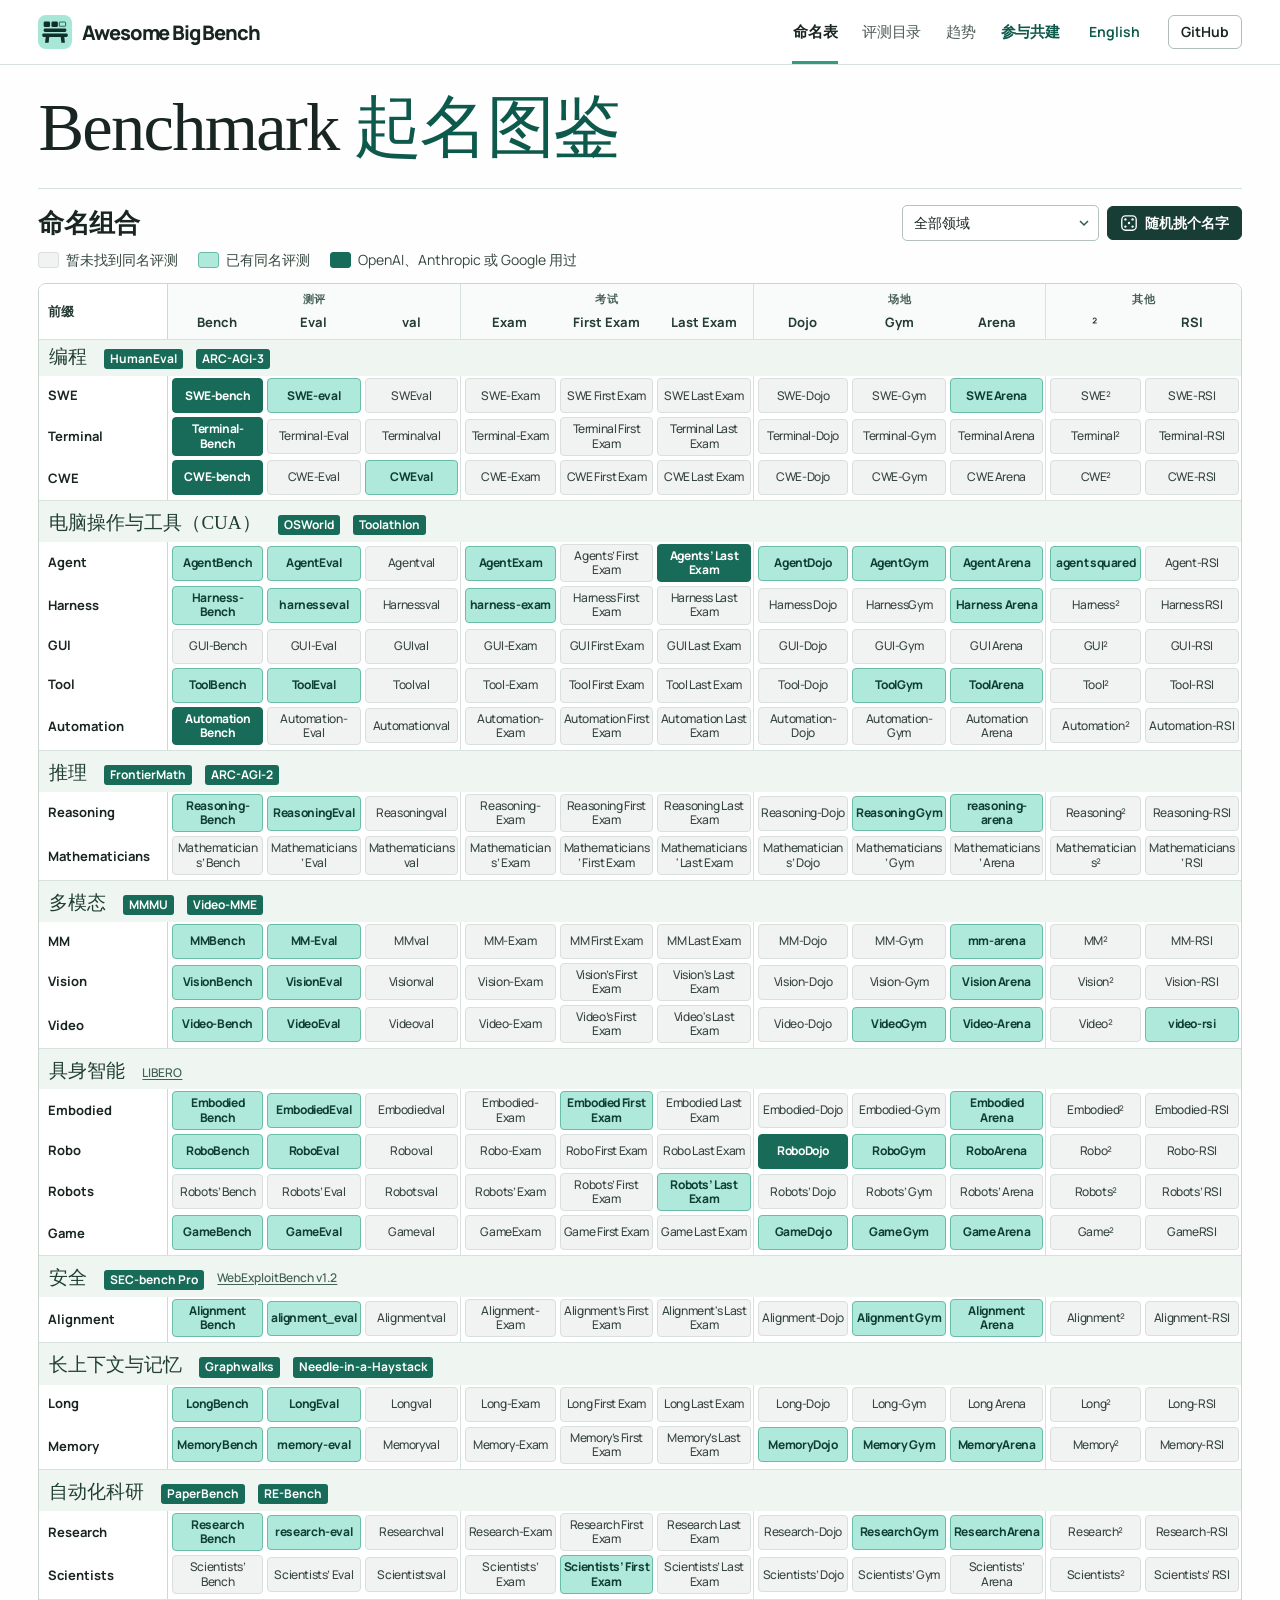
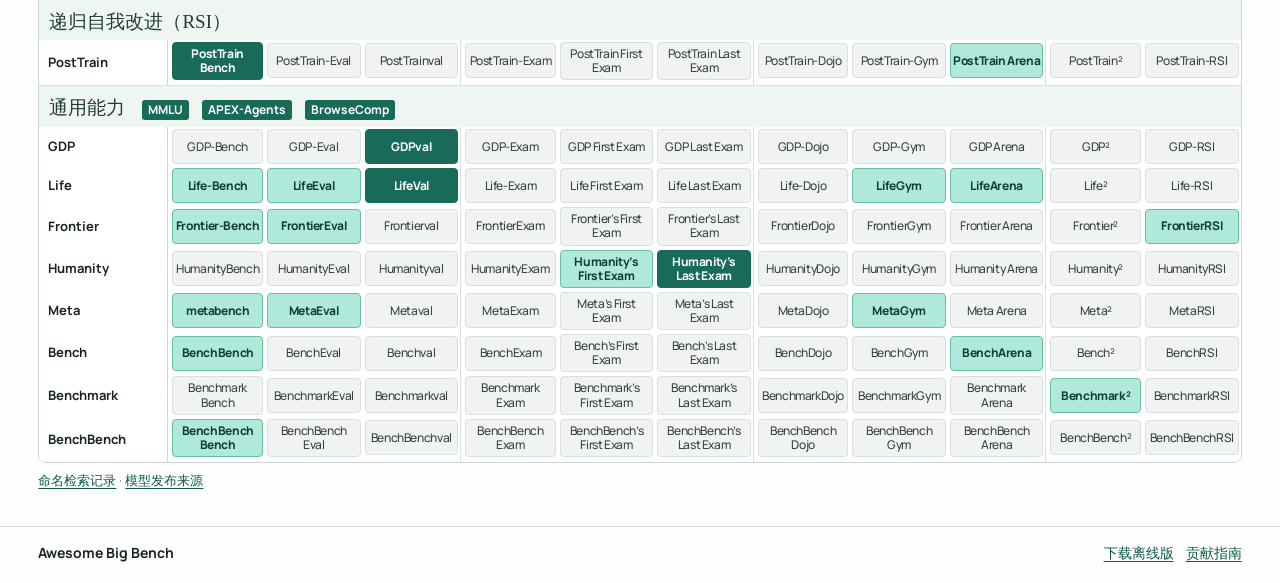
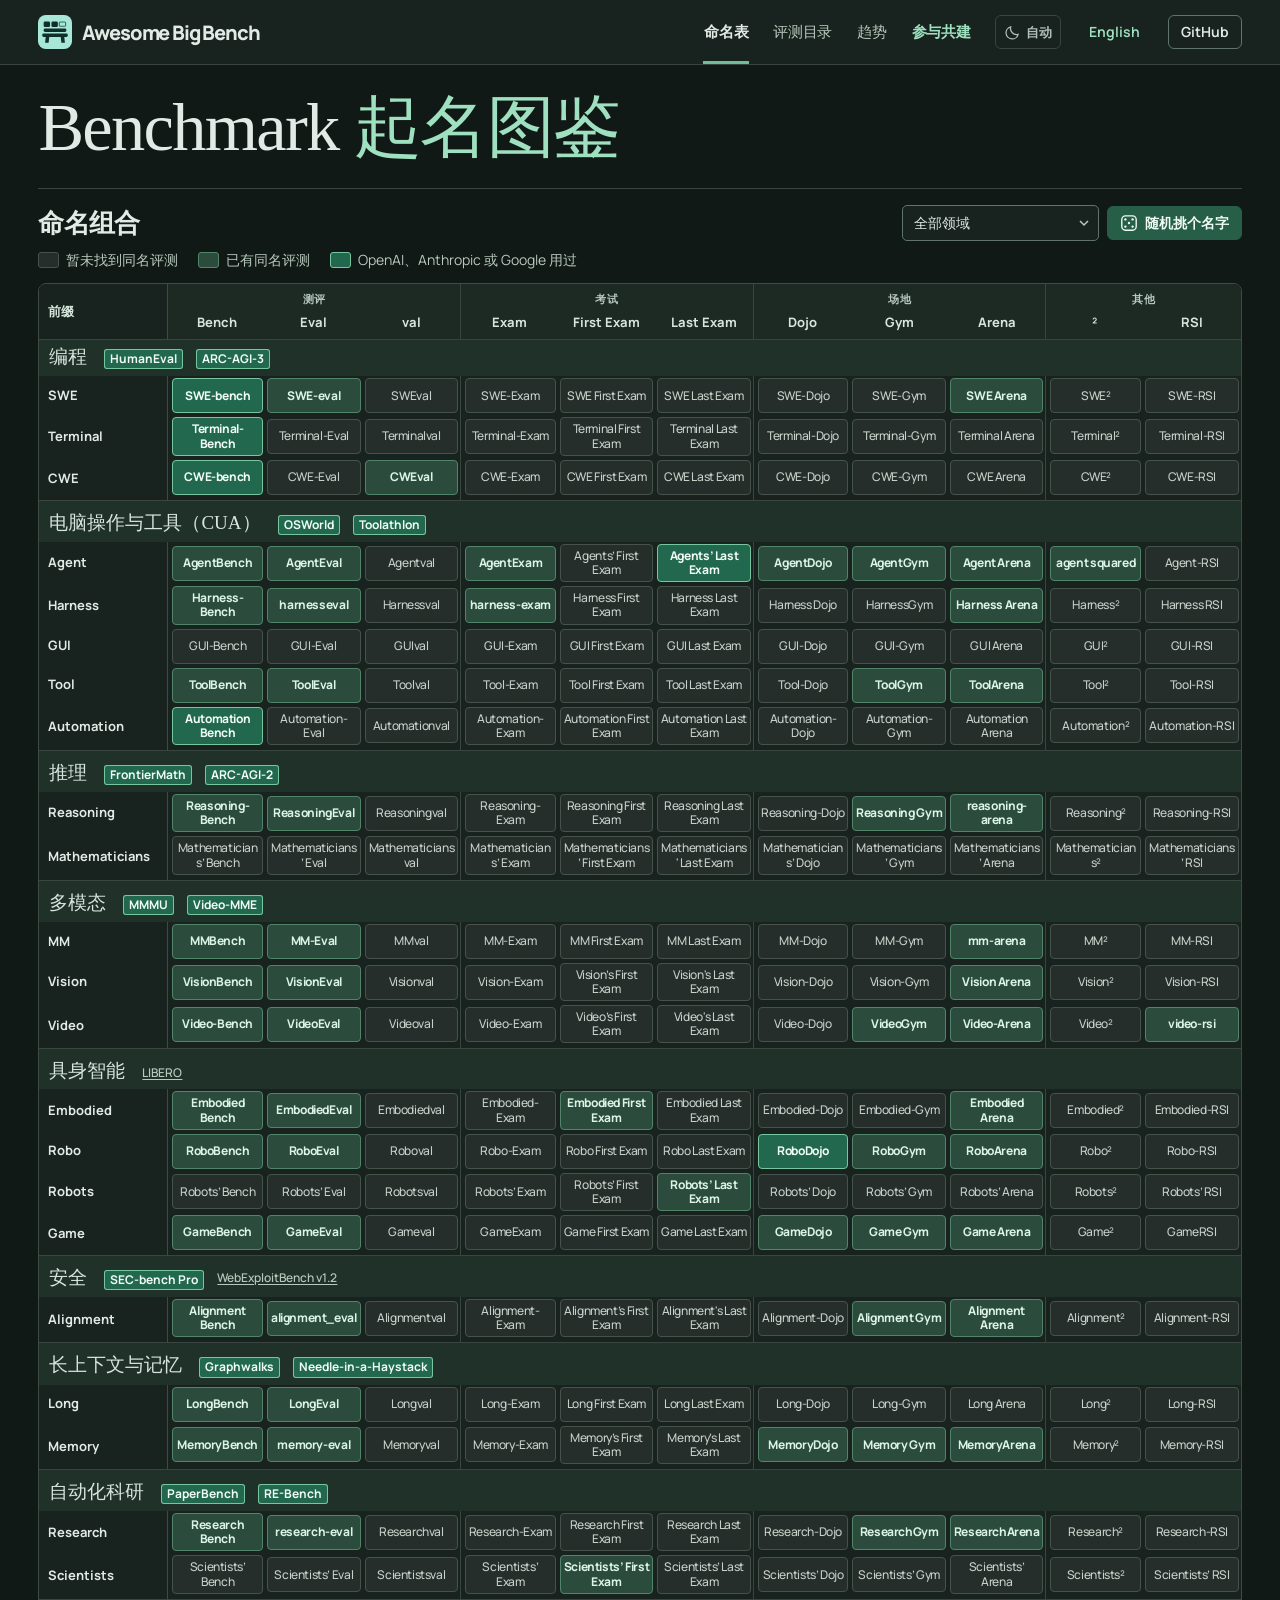
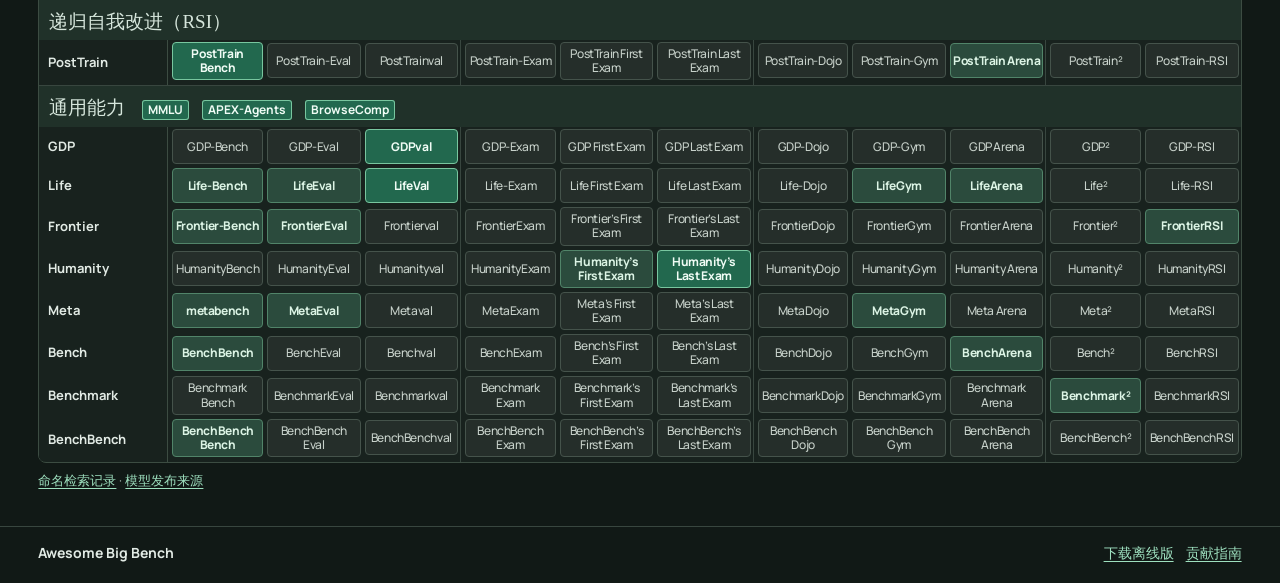
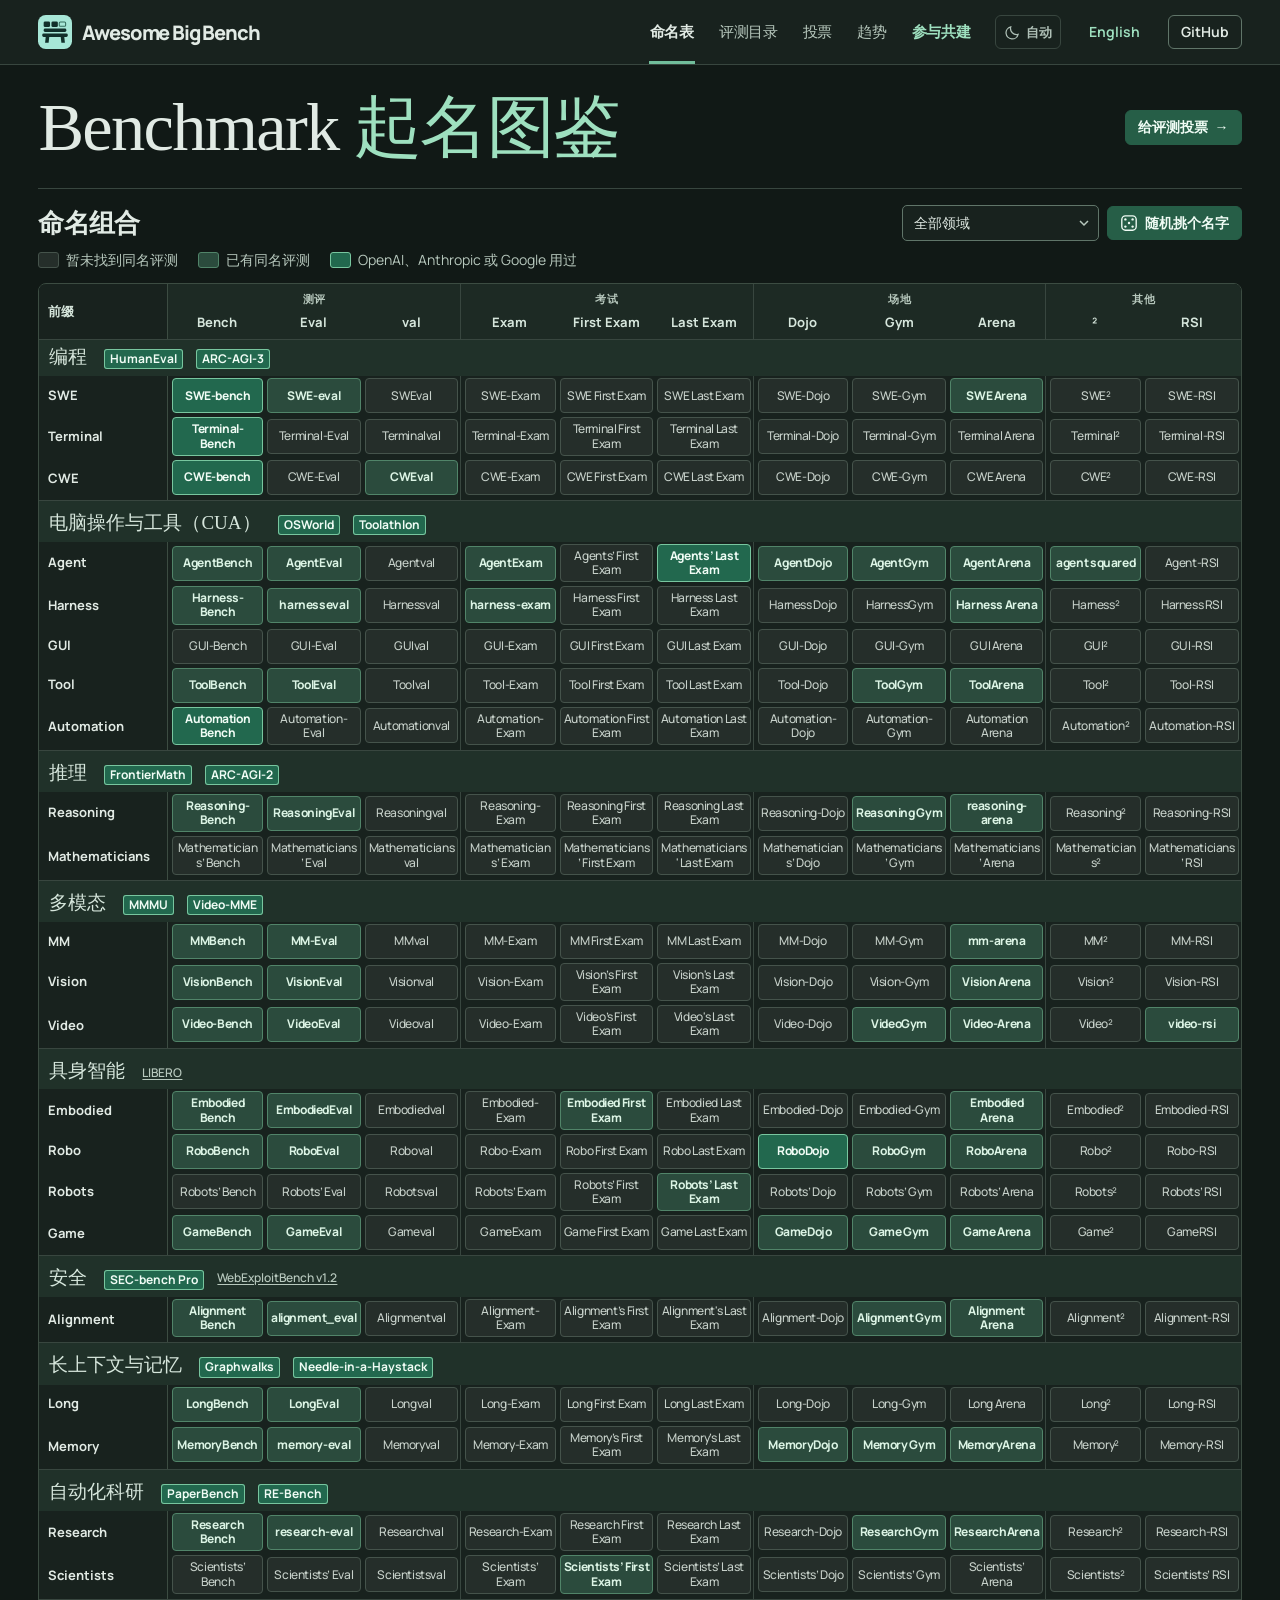
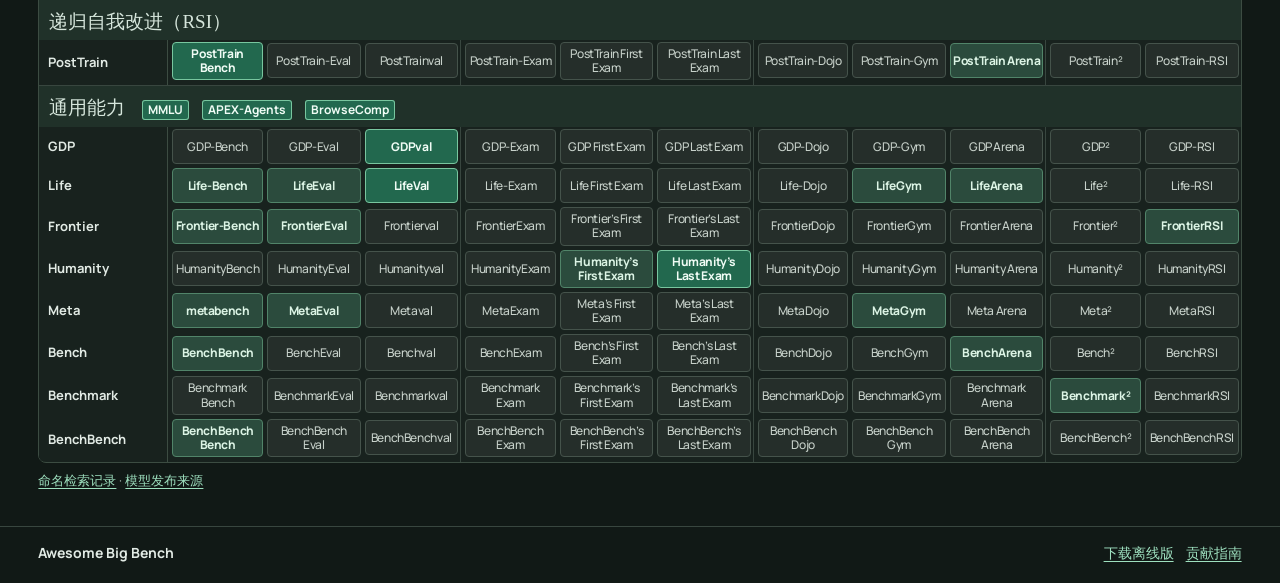
